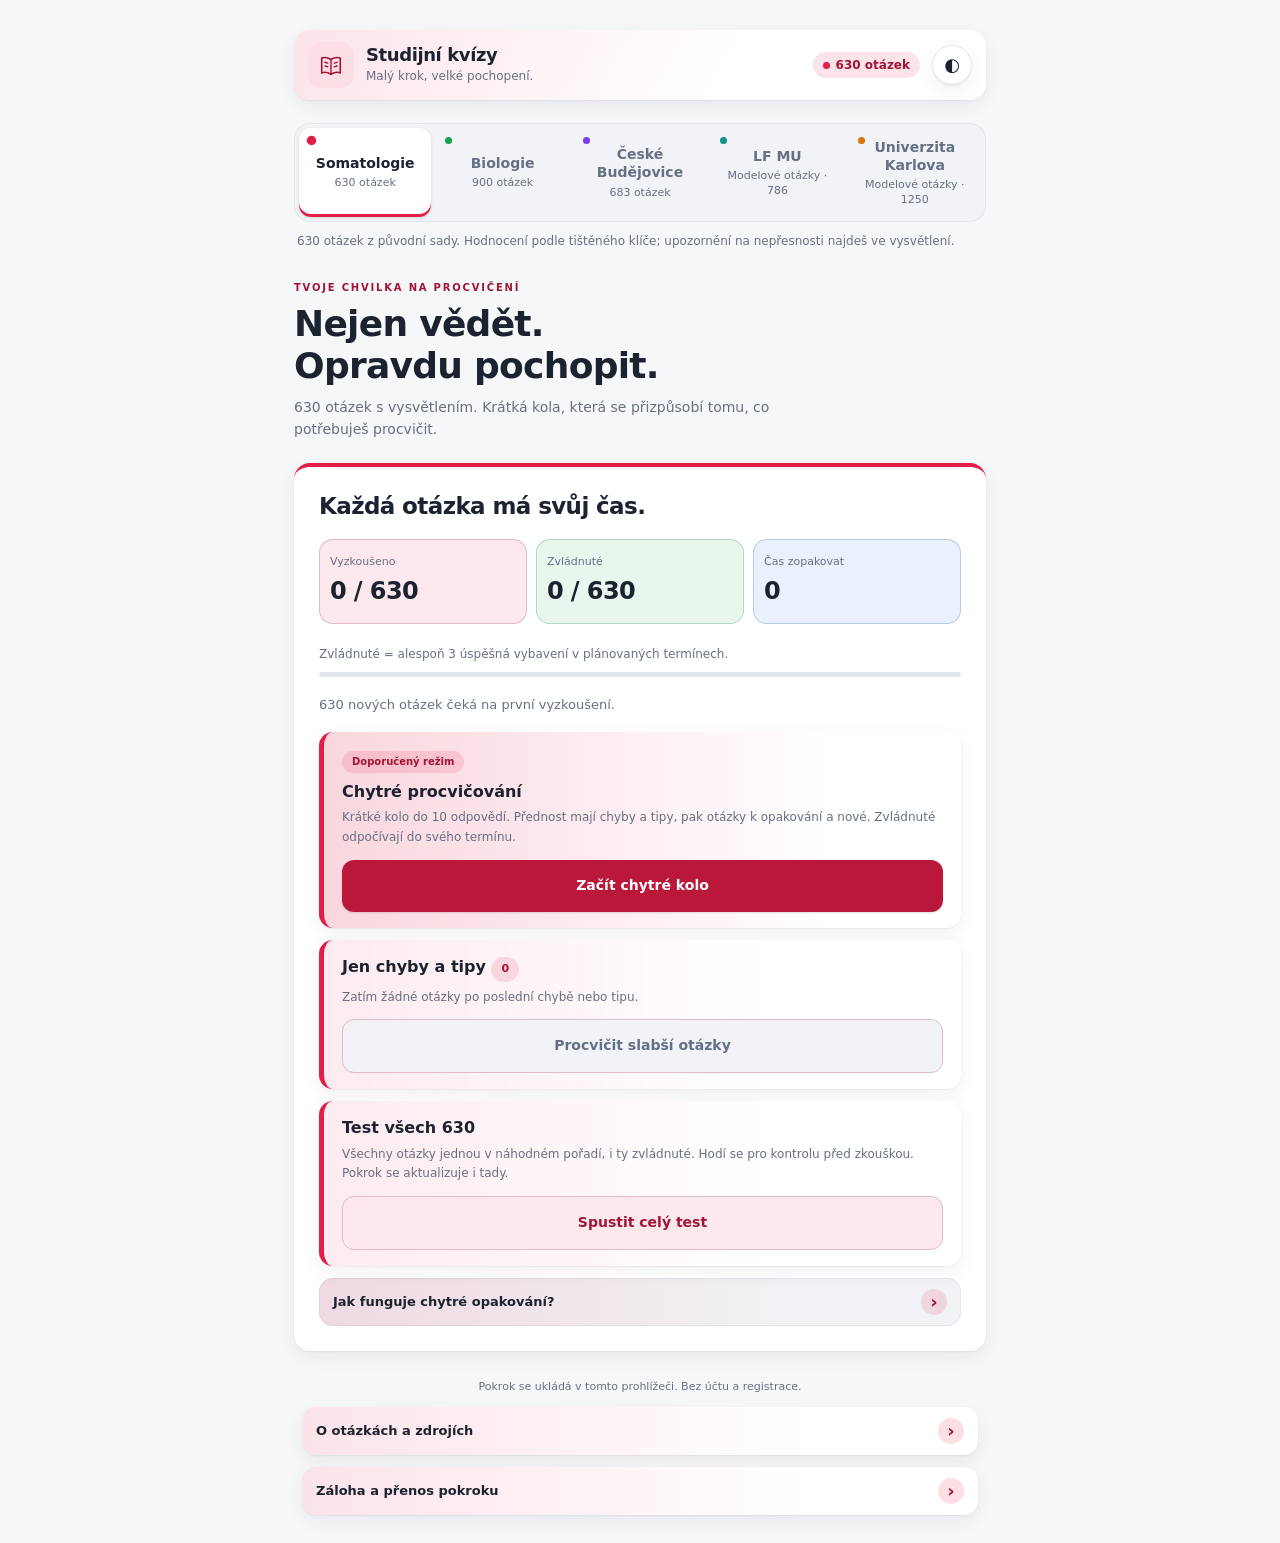
==== index.html @ 2492c419 "UK: fyzika Amler, dávka 1201–1250, termika a molekulová fyzika (v2.86.0) Co-Authored-By: Claude Opus" ====
<!DOCTYPE html>
<html lang="cs">
<head>
  <meta charset="utf-8">
  <meta name="viewport" content="width=device-width, initial-scale=1, viewport-fit=cover">
  <meta name="theme-color" content="#f6f7f9">
  <meta name="description" content="Somatologie, biologie a přijímací testy z Českých Budějovic. Tři kvízy s vysvětlením, chytrým opakováním a samostatným ukládáním pokroku.">
  <link rel="icon" type="image/svg+xml" href="[data-uri]">
  <link rel="apple-touch-icon" href="[data-uri]">
  <title>Studijní kvízy · Procvičování</title>
  <style>
    :root{color-scheme:light;--bg:#f6f3ee;--paper:#fffefa;--ink:#293d39;--muted:#65736e;--line:#e1e6df;--sage:#dceadf;--green:#236345;--green-bg:#e4f3e7;--red:#983a45;--red-bg:#fbe5e6;--lavender:#ece7f8;--accent:#65558e;--peach:#fae8dc;--radius:26px}
    *{box-sizing:border-box}body{margin:0;background:var(--bg);color:var(--ink);font-family:system-ui,-apple-system,BlinkMacSystemFont,"Segoe UI",sans-serif;font-size:16px;line-height:1.55;-webkit-tap-highlight-color:transparent}button{font:inherit;cursor:pointer;touch-action:manipulation}button,a,summary{outline-offset:5px}button:focus-visible,a:focus-visible,summary:focus-visible{outline:3px solid var(--accent)}button:disabled{cursor:default}button:enabled:active{transform:translateY(1px)}[hidden]{display:none!important}a{color:#59477d;text-underline-offset:3px}svg{display:block}.app{max-width:740px;margin:auto;padding:30px 24px calc(28px + env(safe-area-inset-bottom))}.brand{display:flex;align-items:center;gap:12px}.brand-icon{display:grid;place-items:center;width:46px;height:46px;border-radius:16px;background:var(--sage)}.brand-name{font-weight:760;letter-spacing:-.4px;font-size:20px}.brand-sub{font-size:12px;color:var(--muted)}.offline{margin-left:auto;display:flex;align-items:center;gap:6px;font-size:12px;color:#4e6458}.offline:before{content:"";width:7px;height:7px;border-radius:50%;background:#7b9b80}.intro{margin:28px 0 22px}.eyebrow{text-transform:uppercase;letter-spacing:1.8px;font-size:10px;font-weight:750;color:#667968;margin-bottom:8px}.intro h1{font-size:clamp(27px,5.8vw,36px);letter-spacing:-1.2px;line-height:1.17;margin:0 0 10px;font-weight:720}.intro p{color:var(--muted);font-size:14px;margin:0;max-width:490px}.stats{display:grid;grid-template-columns:1fr 1fr 1fr;gap:10px;margin-bottom:22px}.stat{border:1px solid #e2e4dd;border-radius:18px;padding:13px 16px;background:#fdfbf7}.stat:nth-child(2){background:var(--lavender);border-color:transparent}.stat:nth-child(3){background:var(--sage);border-color:transparent}.stat-label{font-size:11px;color:#58645f;display:block;margin-bottom:3px}.stat-value{font-size:23px;font-weight:750;letter-spacing:-.7px}.stat-unit{font-size:12px;font-weight:500;letter-spacing:0;color:#58645f}.card{background:var(--paper);border:1px solid #e5e7df;border-radius:var(--radius);padding:25px;box-shadow:0 12px 35px #32463706}.question-head{display:flex;align-items:center;justify-content:space-between;gap:10px}.pill{display:inline-flex;padding:5px 10px;border-radius:9px;background:var(--lavender);color:#62547f;font-size:11px;font-weight:650}.book-number{font-size:11px;color:var(--muted)}.track{height:5px;background:#eceee7;border-radius:10px;margin:16px 0 22px;overflow:hidden}.fill{height:100%;width:0;background:#9eb7a1;border-radius:10px;transition:width .25s}.question-title{font-size:clamp(20px,4.5vw,25px);font-weight:690;line-height:1.35;letter-spacing:-.55px;margin:0 0 18px;overflow-wrap:anywhere}.legend{background:#f5f6f0;border:1px solid #e5e8de;border-radius:17px;padding:15px;margin:0 0 18px;font-size:13px}.legend-title{font-weight:750;margin:0 0 8px;color:#536154}.legend-list{margin:0;padding:0;list-style:none}.legend-list li{display:flex;gap:9px;margin:7px 0;line-height:1.4}.legend-code{min-width:20px;font-weight:750;color:#56694d}.legend-divider{height:1px;background:#e0e4d8;margin:14px 0}.hint{font-size:12px;color:var(--muted);margin:0 0 11px}.answers{display:grid;gap:10px}.answer{width:100%;display:flex;align-items:center;gap:12px;padding:14px;border:1.5px solid var(--line);background:white;border-radius:16px;text-align:left;min-height:64px;color:var(--ink);line-height:1.45;transition:background .15s,border-color .15s;position:relative}.letter{flex:0 0 33px;height:33px;display:grid;place-items:center;border-radius:10px;background:#f3f4ef;font-weight:720;font-size:13px;color:#627064}.answer-text{flex:1;font-size:15px;overflow-wrap:anywhere}.answer-mark{display:none;flex:0 0 21px;font-size:20px;font-weight:700}.answer:disabled{opacity:1;color:#5c6761}.answer.correct{background:var(--green-bg);border-color:#68a67b;color:var(--green)}.answer.correct .letter{background:#cbe7d3;color:var(--green)}.answer.wrong{background:var(--red-bg);border-color:#d5838b;color:var(--red)}.answer.wrong .letter{background:#f5cbd0;color:var(--red)}.answer.correct .answer-mark,.answer.wrong .answer-mark{display:block}.feedback{margin-top:22px;padding:20px;background:#f3f6ef;border-radius:18px;animation:appear .22s ease-out}.feedback-status{margin:0 0 13px;display:flex;align-items:center;gap:8px;font-size:14px;font-weight:750}.feedback-status.good{color:var(--green)}.feedback-status.bad{color:var(--red)}.feedback h3{font-size:17px;letter-spacing:-.2px;margin:0 0 10px}.feedback p{font-size:14px;margin:0 0 12px;line-height:1.7}.feedback p:last-child{margin-bottom:0}.memory{padding:13px 15px;border-radius:13px;background:#e4ebdf;font-size:13px!important}.note{padding:13px 15px;border-radius:13px;background:#fcf0dc;border:1px solid #ecdfc1;font-size:12px!important}.source-link{font-size:11px!important;color:var(--muted)}.actions{margin-top:20px}.next{display:flex;align-items:center;justify-content:center;gap:10px;width:100%;min-height:57px;border:0;background:#344e43;color:white;border-radius:16px;font-weight:700;font-size:15px;padding:15px}.next:disabled{background:#e5e8e0;color:#7b847c}.next svg{width:17px;height:17px}.under-button{text-align:center;font-size:11px;color:var(--muted);margin:9px 0 0}.footer{padding:20px 8px 0;text-align:center;color:var(--muted);font-size:11px}.footer p{margin:7px 0}.reset{border:0;background:transparent;padding:12px;color:#5b695e;font-size:12px;text-decoration:underline;text-underline-offset:4px;min-height:44px}.sources{text-align:left;border-top:1px solid #e2e5dd;margin-top:12px;padding-top:10px}.sources summary{cursor:pointer;min-height:44px;display:flex;align-items:center;gap:6px;font-size:12px}.sources summary:before{content:"+";font-size:18px}.sources[open] summary:before{content:"−"}.sources ul{padding-left:19px;line-height:1.8}.sources p{font-size:12px}.result{text-align:center;padding:8px 0}.result-icon{margin:0 auto 16px;width:66px;height:66px;border-radius:22px;background:var(--sage);display:grid;place-items:center}.result h2{font-size:27px;letter-spacing:-.8px;margin:0 0 8px}.result>p{color:var(--muted);font-size:14px;margin:0 auto 20px;max-width:400px}.result-score{font-size:58px;font-weight:760;letter-spacing:-3px;line-height:1.2;color:#4e6553}.result-caption{font-size:12px;color:var(--muted);margin:6px 0 22px}.secondary{margin-top:10px;border:1px solid #d4dcd0;background:#f1f5eb;color:#3c5848}.mistakes{margin:24px 0 0;text-align:left}.mistakes h3{font-size:13px;margin-bottom:10px}.mistake{border-top:1px solid var(--line);padding:12px 0;font-size:13px}.mistake strong{display:block;margin-bottom:5px}.mistake span{color:var(--muted)}.toast{background:var(--peach);color:#705747;border-radius:10px;padding:9px 12px;margin:12px 0;font-size:12px}.session-label{font-size:11px;color:var(--muted)}@keyframes appear{from{opacity:0;transform:translateY(5px)}to{opacity:1;transform:translateY(0)}}@media(hover:hover){.answer:enabled:hover{background:#f5f7ef;border-color:#aab9a4}.next:enabled:hover{background:#416151}.secondary:enabled:hover{background:#e2eadb}}@media(max-width:480px){.app{padding:22px 16px calc(20px + env(safe-area-inset-bottom))}.intro{margin-top:25px}.stats{gap:8px;margin-bottom:18px}.stat{padding:12px}.stat-value{font-size:22px}.card{padding:20px 16px;border-radius:23px}.question-head{flex-wrap:wrap}.answer{padding:13px 12px;gap:10px}.answer-text{font-size:14px}.feedback{padding:17px}.offline{font-size:11px}.brand-sub{font-size:11px}.legend{padding:13px}.question-title{font-size:21px}.footer{padding-left:2px;padding-right:2px}}@media(prefers-reduced-motion:reduce){*,*:before,*:after{animation:none!important;transition:none!important;scroll-behavior:auto!important}}
  
    .home-stats{display:grid;grid-template-columns:repeat(3,1fr);gap:9px;margin:0 0 21px}.home-stat{background:#f3f5ed;border-radius:16px;padding:14px 11px}.home-stat:nth-child(2){background:var(--sage)}.home-stat:nth-child(3){background:var(--lavender)}.home-stat span{display:block;font-size:11px;color:#58665b}.home-stat strong{display:block;font-size:24px;margin-top:3px;letter-spacing:-.6px}.home-title{font-size:23px;line-height:1.3;letter-spacing:-.6px;margin:0 0 17px}.learning-label{font-size:12px;color:var(--muted);margin:10px 0 6px}.home .track{margin:8px 0 18px}.home-hint{font-size:13px;color:#526753;line-height:1.6;margin:0 0 17px}.mode-card{border:1px solid var(--line);border-radius:17px;padding:16px;margin-top:12px;background:#fafbf6}.mode-card.recommended{background:#edf3e7;border-color:#cddac2}.mode-card h3{font-size:16px;line-height:1.35;margin:0 0 6px}.mode-card p{font-size:12px;color:var(--muted);margin:0 0 12px;line-height:1.65}.mode-card .next{min-height:51px;font-size:14px}.tag{font-size:10px;color:#506345;background:#dce9d2;border-radius:8px;padding:4px 8px;display:inline-block;margin-bottom:8px;font-weight:650}.home-help{font-size:12px;color:#56665b;margin-top:19px}.home-help summary{cursor:pointer;min-height:44px;display:flex;align-items:center;font-weight:650}.home-help ul{padding-left:20px;margin:5px 0 12px;line-height:1.8}.home-help p{line-height:1.7}.resume{margin-bottom:16px;background:var(--lavender);border:1px solid #d7cdea;color:#584676}.quiz-toolbar{display:flex;justify-content:space-between;align-items:center;gap:12px;margin:0 0 13px}.home-button{border:1px solid #dfe4da;background:#fffefa;color:#56664f;border-radius:12px;padding:10px 13px;min-height:44px;font-size:12px}.mode-label{font-size:12px;color:var(--muted);text-align:right}.reason{font-size:11px;font-weight:650;color:#6b775d;margin:12px 0 3px}.guess-label{display:flex;align-items:flex-start;gap:10px;margin:0 0 14px;padding:12px 13px;border-radius:13px;background:#f8f1e8;font-size:13px;min-height:50px;cursor:pointer;color:#725d42}.guess-label input{width:20px;height:20px;flex:0 0 20px;accent-color:#84653f;margin:1px 0 0}.guess-label small{font-size:11px;color:#786d5c;display:block;line-height:1.45;margin-top:2px}.statements{margin:0;padding-left:22px}.statements li{margin:8px 0 13px;line-height:1.65}.statements li::marker{font-weight:750}.schedule-note{padding:13px 15px;border-radius:12px;background:var(--lavender);color:#5d4a7b;font-size:12px!important}.source-list li{margin-bottom:6px}.sources{overflow-wrap:anywhere}.recovery{font-size:12px;margin:10px 0;border-radius:12px;padding:12px;background:var(--peach)}@media(max-width:360px){.home-stat strong{font-size:21px}.home-stat span{font-size:10px}.book-number{font-size:10px}.home .card{padding:16px}.home-stat{padding:12px 8px}.offline{font-size:10px}.brand-name{font-size:19px}}
  
.subject-tabs{display:grid;grid-template-columns:repeat(3,minmax(0,1fr));gap:7px;padding:6px;background:#eae9e1;border-radius:18px;margin:23px 0 10px}.subject-tab{min-height:56px;border:0;border-radius:13px;background:transparent;color:#56635b;font-size:14px;font-weight:700;padding:10px 8px;line-height:1.3}.subject-tab[aria-selected="true"]{background:var(--paper);color:#344e43;box-shadow:0 2px 8px #32463712}.subject-tab small{display:block;font-weight:500;font-size:11px;margin-top:4px;color:var(--muted)}.subject-context{font-size:12px;color:var(--muted);margin:0 3px 17px;line-height:1.65}.subject-tabs+.intro{margin-top:20px}.book-number{text-align:right;overflow-wrap:anywhere}.brand-name{font-size:19px}@media(max-width:360px){.brand-name{font-size:17px}.offline{font-size:10px}.subject-tab{font-size:12px;padding:7px 2px}}
.brand>div:nth-child(2){min-width:0;flex:1}.brand-name{font-size:18px;line-height:1.25}.offline{flex-shrink:0}
.school-picker{display:grid;gap:6px;margin:0 0 16px}
.school-picker[hidden]{display:none}
.school-picker label{font-size:13px;font-weight:700}
.school-picker select{width:100%;min-height:44px;padding:8px 12px;border:1px solid #b4bdb4;border-radius:10px;background:var(--paper);color:inherit;font:inherit}
/* Presentation overrides are bundled into the offline HTML by build.py.
   Design 3.0: shared look with the lesson-notes app (cards, subject colours, smooth motion). */
@property --p { syntax: '<number>'; inherits: true; initial-value: 0; }
:root {
  color-scheme: light;
  --bg: #f6f7f9;
  --paper: #ffffff;
  --surface-2: #f1f3f6;
  --ink: #1c2330;
  --text-body: #344054;
  --muted: #667085;
  --line: #e3e6ec;
  --accent: #2f6fde;
  --ok: #16a34a;
  --ok-ink: #15803d;
  --bad: #dc2626;
  --bad-ink: #b42318;
  --warn: #fff6e5;
  --warn-border: #e19a12;
  --warn-ink: #7a4b00;
  --info: #eef4ff;
  --shadow: 0 1px 2px rgba(16, 24, 40, .06), 0 6px 20px rgba(16, 24, 40, .06);
  --shadow-lift: 0 2px 4px rgba(16, 24, 40, .08), 0 12px 28px rgba(16, 24, 40, .10);
  --radius: 16px;
  --ease: cubic-bezier(.2, .75, .25, 1);
  --subj: #e11d48;
  --green: var(--ok-ink);
  --red: var(--bad-ink);
  --green-bg: color-mix(in srgb, var(--ok) 12%, var(--paper));
  --red-bg: color-mix(in srgb, var(--bad) 10%, var(--paper));
  interpolate-size: allow-keywords;
}
:root[data-subject="somatologie"] { --subj: #e11d48; }
:root[data-subject="biologie"] { --subj: #16a34a; }
:root[data-subject="budejovice"] { --subj: #7c3aed; }
:root[data-subject="muni"] { --subj: #0d9488; }
:root[data-subject="uk"] { --subj: #d97706; }
:root {
  --subj-ink: color-mix(in srgb, var(--subj) 72%, #000);
  --subj-strong: color-mix(in srgb, var(--subj) 82%, #000);
  --subj-soft: color-mix(in srgb, var(--subj) 10%, var(--paper));
  --subj-line: color-mix(in srgb, var(--subj) 22%, var(--line));
}
@media (prefers-color-scheme: dark) {
  :root:not([data-theme="light"]) {
    color-scheme: dark;
    --bg: #12151b;
    --paper: #1b2029;
    --surface-2: #232937;
    --ink: #e6e9ef;
    --text-body: #cfd6e2;
    --muted: #98a2b3;
    --line: #2c3340;
    --accent: #6c9cf0;
    --ok: #4cc27c;
    --ok-ink: #7ddc9f;
    --bad: #ff6b60;
    --bad-ink: #ff9b93;
    --warn: #3a2d12;
    --warn-border: #e8a93a;
    --warn-ink: #f3cf8a;
    --info: #1c2a45;
    --shadow: 0 1px 2px rgba(0, 0, 0, .4), 0 8px 24px rgba(0, 0, 0, .35);
    --shadow-lift: 0 2px 4px rgba(0, 0, 0, .45), 0 14px 32px rgba(0, 0, 0, .45);
    --subj-ink: color-mix(in srgb, var(--subj) 62%, #fff);
    --subj-strong: color-mix(in srgb, var(--subj) 80%, #000);
    --subj-soft: color-mix(in srgb, var(--subj) 16%, var(--paper));
    --subj-line: color-mix(in srgb, var(--subj) 35%, var(--line));
  }
}
:root[data-theme="dark"] {
    color-scheme: dark;
    --bg: #12151b;
    --paper: #1b2029;
    --surface-2: #232937;
    --ink: #e6e9ef;
    --text-body: #cfd6e2;
    --muted: #98a2b3;
    --line: #2c3340;
    --accent: #6c9cf0;
    --ok: #4cc27c;
    --ok-ink: #7ddc9f;
    --bad: #ff6b60;
    --bad-ink: #ff9b93;
    --warn: #3a2d12;
    --warn-border: #e8a93a;
    --warn-ink: #f3cf8a;
    --info: #1c2a45;
    --shadow: 0 1px 2px rgba(0, 0, 0, .4), 0 8px 24px rgba(0, 0, 0, .35);
    --shadow-lift: 0 2px 4px rgba(0, 0, 0, .45), 0 14px 32px rgba(0, 0, 0, .45);
    --subj-ink: color-mix(in srgb, var(--subj) 62%, #fff);
    --subj-strong: color-mix(in srgb, var(--subj) 80%, #000);
    --subj-soft: color-mix(in srgb, var(--subj) 16%, var(--paper));
    --subj-line: color-mix(in srgb, var(--subj) 35%, var(--line));
}

body { background: var(--bg); color: var(--ink); transition: background-color .3s; }
a { color: var(--accent); }
button:focus-visible, a:focus-visible, summary:focus-visible, select:focus-visible, input:focus-visible {
  outline: 3px solid color-mix(in srgb, var(--subj) 70%, var(--accent)); outline-offset: 3px;
}

/* Header */
.brand {
  background: linear-gradient(120deg, color-mix(in srgb, var(--subj) 12%, var(--paper)), var(--paper) 62%);
  border-radius: var(--radius); box-shadow: var(--shadow); padding: 12px 14px;
  transition: background .4s var(--ease);
}
.brand-icon { background: color-mix(in srgb, var(--subj) 14%, var(--paper)); color: var(--subj-ink); border-radius: 14px; transition: background .4s, color .4s; }
.brand-icon path { stroke: currentColor; }
.brand-name { color: var(--ink); }
.brand-sub { color: var(--muted); }
.offline {
  color: var(--subj-ink); font-weight: 650; padding: 4px 10px; border-radius: 999px;
  background: color-mix(in srgb, var(--subj) 12%, transparent);
}
.offline:before { background: var(--subj); }

/* Subject tabs: segmented control */
.subject-tabs { background: var(--surface-2); border-radius: 16px; padding: 5px; gap: 5px; box-shadow: inset 0 0 0 1px var(--line); }
.subject-tab {
  --tab: var(--accent);
  position: relative; color: var(--muted); border-radius: 12px; border: 0; background: transparent;
  transition: background .25s var(--ease), color .25s, box-shadow .25s, transform .15s;
}
#tab-somatologie { --tab: #e11d48; }
#tab-biologie { --tab: #16a34a; }
#tab-budejovice { --tab: #7c3aed; }
#tab-muni { --tab: #0d9488; }
#tab-uk { --tab: #d97706; }
.subject-tab::before {
  content: ""; position: absolute; top: 9px; left: 9px; width: 7px; height: 7px; border-radius: 50%;
  background: var(--tab); transition: transform .25s var(--ease);
}
.subject-tab:hover { color: var(--ink); background: color-mix(in srgb, var(--tab) 7%, transparent); }
.subject-tab[aria-selected="true"] {
  background: var(--paper); color: var(--ink);
  box-shadow: 0 1px 3px rgba(0, 0, 0, .12), inset 0 -3px 0 var(--tab);
}
.subject-tab[aria-selected="true"]::before { transform: scale(1.35); }
.subject-tab small { color: var(--muted); }
.subject-context { color: var(--muted); }

/* Section pickers */
.school-picker label { color: var(--ink); }
.school-picker select {
  border: 1px solid var(--line); border-left: 5px solid var(--subj); border-radius: 12px;
  background: var(--paper); color: var(--ink); box-shadow: var(--shadow); transition: border-color .2s;
}

/* Intro */
.eyebrow { color: var(--subj-ink); }
.intro h1 { color: var(--ink); letter-spacing: -.02em; }
.intro p { color: var(--muted); }

/* Cards */
.card {
  background: var(--paper); border: 0; border-top: 4px solid var(--subj); border-radius: var(--radius);
  box-shadow: var(--shadow); transition: border-color .4s;
}
.card:not([hidden]) { animation: card-in .38s var(--ease); }
@keyframes card-in { from { opacity: 0; transform: translateY(10px); } to { opacity: 1; transform: none; } }
@keyframes sec-in { from { opacity: 0; transform: translateY(-6px); } to { opacity: 1; transform: none; } }
@keyframes pop-in { from { opacity: 0; transform: translateY(8px); } to { opacity: 1; transform: none; } }
@keyframes shake { 25% { transform: translateX(-5px); } 50% { transform: translateX(4px); } 75% { transform: translateX(-2px); } }
@keyframes pulse-ok { 0% { box-shadow: 0 0 0 0 color-mix(in srgb, var(--ok) 45%, transparent); } 100% { box-shadow: 0 0 0 10px transparent; } }

.home-title { color: var(--ink); }
.home-stat {
  background: var(--subj-soft); border-radius: 14px; box-shadow: inset 0 0 0 1px var(--subj-line);
  animation: pop-in .4s var(--ease) both;
}
.home-stat:nth-child(2) { background: color-mix(in srgb, var(--ok) 10%, var(--paper)); box-shadow: inset 0 0 0 1px color-mix(in srgb, var(--ok) 22%, var(--line)); animation-delay: .05s; }
.home-stat:nth-child(3) { background: color-mix(in srgb, var(--accent) 10%, var(--paper)); box-shadow: inset 0 0 0 1px color-mix(in srgb, var(--accent) 22%, var(--line)); animation-delay: .1s; }
.home-stat span { color: var(--muted); }
.home-stat strong { color: var(--ink); }
.learning-label, .home-hint { color: var(--muted); }

.track { background: var(--line); }
.fill { background: linear-gradient(90deg, var(--subj), color-mix(in srgb, var(--subj) 60%, #fff)); transition: width .5s var(--ease); }

/* Mode cards like the coloured note sections */
.mode-card {
  border: 0; border-left: 5px solid var(--subj); border-radius: 14px; background: var(--paper);
  box-shadow: var(--shadow); padding: 16px 18px; margin-top: 12px;
  background-image: linear-gradient(90deg, color-mix(in srgb, var(--subj) 9%, transparent), transparent 70%);
  transition: transform .2s var(--ease), box-shadow .2s;
  animation: pop-in .4s var(--ease) both;
}
.mode-card:nth-of-type(2) { animation-delay: .06s; }
.mode-card:nth-of-type(3) { animation-delay: .12s; }
.mode-card:nth-of-type(4) { animation-delay: .18s; }
.mode-card.recommended {
  border-color: var(--subj); background-color: var(--paper);
  background-image: linear-gradient(90deg, color-mix(in srgb, var(--subj) 18%, transparent), transparent 80%);
}
.mode-card h3 { color: var(--ink); }
.mode-card p { color: var(--muted); }
.tag { color: var(--subj-ink); background: color-mix(in srgb, var(--subj) 14%, transparent); border-radius: 999px; padding: 3px 10px; }
.pill { color: var(--subj-ink); background: color-mix(in srgb, var(--subj) 13%, transparent); border-radius: 999px; }

/* Buttons */
.next {
  background: var(--subj-strong); color: #fff; border-radius: 12px;
  box-shadow: 0 1px 2px rgba(0, 0, 0, .12);
  transition: background .2s, transform .15s var(--ease), box-shadow .2s;
}
.next:disabled { background: var(--surface-2); color: var(--muted); box-shadow: none; }
.secondary { background: var(--subj-soft); color: var(--subj-ink); border: 1px solid var(--subj-line); box-shadow: none; }
.resume { background: color-mix(in srgb, var(--accent) 12%, var(--paper)); color: var(--ink); border: 1px solid color-mix(in srgb, var(--accent) 30%, var(--line)); }
.home-button {
  background: var(--paper); color: var(--ink); border: 1px solid var(--line); border-radius: 999px;
  box-shadow: var(--shadow); transition: transform .15s var(--ease), border-color .2s;
}
.mode-label { color: var(--muted); }
@media (hover: hover) {
  .mode-card:hover { transform: translateY(-2px); box-shadow: var(--shadow-lift); }
  .next:enabled:hover { background: color-mix(in srgb, var(--subj) 70%, #000); transform: translateY(-1px); box-shadow: var(--shadow-lift); }
  .secondary:enabled:hover { background: color-mix(in srgb, var(--subj) 18%, var(--paper)); color: var(--subj-ink); }
  .home-button:hover { border-color: var(--subj); transform: translateX(-2px); }
  .answer:enabled:hover { background: var(--subj-soft); border-color: var(--subj); transform: translateY(-1px); }
}

/* Round statistics */
.stat {
  background: var(--paper); border: 0; border-radius: 14px; box-shadow: var(--shadow);
  animation: pop-in .35s var(--ease) both;
}
.stat:nth-child(2) { background: var(--paper); box-shadow: var(--shadow), inset 0 -3px 0 var(--subj); animation-delay: .04s; }
.stat:nth-child(3) { background: var(--paper); box-shadow: var(--shadow), inset 0 -3px 0 var(--ok); animation-delay: .08s; }
.stat-label, .stat-unit { color: var(--muted); }
.stat-value { color: var(--ink); }

/* Question */
.book-number, .reason { color: var(--muted); }
.reason { color: var(--subj-ink); }
.question-title { color: var(--ink); letter-spacing: -.015em; }
.legend { background: var(--info); border: 0; border-left: 4px solid var(--accent); border-radius: 12px; color: var(--text-body); }
.legend-title, .legend-code { color: var(--ink); }
.legend-divider { background: var(--line); }
.hint { color: var(--muted); }
.guess-label { background: var(--warn); color: var(--warn-ink); border-left: 4px solid var(--warn-border); border-radius: 12px; }
.guess-label small { color: var(--warn-ink); opacity: .85; }
.guess-label input { accent-color: var(--warn-border); }

.answer {
  background: var(--paper); color: var(--ink); border: 2px solid var(--line); border-radius: 14px;
  transition: border-color .15s, background .15s, transform .15s var(--ease), box-shadow .2s;
}
.answer:enabled { animation: pop-in .32s var(--ease) both; }
.answer:enabled:nth-child(2) { animation-delay: .04s; }
.answer:enabled:nth-child(3) { animation-delay: .08s; }
.answer:enabled:nth-child(4) { animation-delay: .12s; }
.letter {
  border-radius: 50%; background: var(--surface-2); color: var(--muted);
  transition: background .2s, color .2s, transform .25s var(--ease);
}
.answer:enabled:hover .letter { background: var(--subj); color: #fff; }
.answer:disabled { color: var(--muted); }
.answer.correct { background: var(--green-bg); border-color: var(--ok); color: var(--ink); animation: pulse-ok .6s ease-out; }
.answer.correct .letter { background: var(--ok); color: #fff; transform: scale(1.08); }
.answer.correct .answer-mark { color: var(--ok-ink); }
.answer.wrong { background: var(--red-bg); border-color: var(--bad); color: var(--ink); animation: shake .38s ease; }
.answer.wrong .letter { background: var(--bad); color: #fff; }
.answer.wrong .answer-mark { color: var(--bad-ink); }

/* Feedback */
.feedback {
  background: var(--surface-2); border-left: 4px solid var(--subj); border-radius: 14px; color: var(--text-body);
  animation: sec-in .35s var(--ease);
}
.feedback:has(.feedback-status.good) { background: color-mix(in srgb, var(--ok) 9%, var(--paper)); border-left-color: var(--ok); }
.feedback:has(.feedback-status.bad) { background: color-mix(in srgb, var(--bad) 8%, var(--paper)); border-left-color: var(--bad); }
.feedback-status.good { color: var(--ok-ink); }
.feedback-status.bad { color: var(--bad-ink); }
.feedback h3 { color: var(--ink); }
.feedback strong { color: var(--ink); }
.memory {
  background: color-mix(in srgb, var(--ok) 11%, var(--paper)); border-left: 4px solid var(--ok);
  border-radius: 12px; color: var(--text-body);
}
.note { background: var(--warn); border: 0; border-left: 4px solid var(--warn-border); border-radius: 12px; color: var(--text-body); }
.schedule-note { background: var(--info); border-left: 4px solid var(--accent); border-radius: 12px; color: var(--text-body); }
.source-link, .under-button { color: var(--muted); }
#explanation > p { animation: pop-in .35s var(--ease) both; }
#explanation > p:nth-child(2) { animation-delay: .04s; }
#explanation > p:nth-child(3) { animation-delay: .08s; }
#explanation > p:nth-child(n+4) { animation-delay: .12s; }

/* Results */
.result-icon { background: var(--subj-soft); }
.result h2 { color: var(--ink); }
.result > p, .result-caption { color: var(--muted); }
.result .eyebrow { color: var(--subj-ink); }
.result-score {
  width: 150px; height: 150px; margin: 6px auto 4px; border-radius: 50%;
  display: grid; place-items: center; font-size: 36px; letter-spacing: -1px; color: var(--ink);
  background:
    radial-gradient(closest-side, var(--paper) 78%, transparent 79% 100%),
    conic-gradient(var(--subj) calc(var(--p) * 1%), var(--line) 0);
  transition: --p 1.1s var(--ease);
  animation: pop-in .45s var(--ease);
}
.result .next { margin-top: 10px; }
.mistakes h3 { color: var(--ink); }
.mistake {
  border-top: 0; border-left: 4px solid var(--bad); background: var(--red-bg);
  border-radius: 12px; padding: 12px 14px; margin-top: 8px; animation: pop-in .35s var(--ease) both;
}
.mistake strong { color: var(--ink); }
.mistake span { color: var(--muted); }

/* Notices */
.toast, .recovery { background: var(--warn); color: var(--warn-ink); border-left: 4px solid var(--warn-border); border-radius: 12px; }

/* Collapsible help, sources and backup panels */
.home-help, .sources {
  border: 0; border-radius: 14px; background: var(--paper); box-shadow: var(--shadow);
  margin-top: 12px; padding: 0; overflow: hidden; text-align: left; color: var(--text-body);
}
.home-help { background: var(--surface-2); box-shadow: inset 0 0 0 1px var(--line); }
.home-help > summary, .sources > summary {
  list-style: none; display: flex; align-items: center; gap: 8px; min-height: 48px; padding: 8px 14px;
  font-size: 13px; font-weight: 650; color: var(--ink); cursor: pointer;
  background: linear-gradient(90deg, color-mix(in srgb, var(--subj) 12%, transparent), transparent 75%);
  transition: background .25s;
}
.home-help > summary::-webkit-details-marker, .sources > summary::-webkit-details-marker { display: none; }
.sources summary:before, .sources[open] summary:before { content: none; }
.home-help > summary::after, .sources > summary::after {
  content: "›"; margin-left: auto; width: 26px; height: 26px; flex-shrink: 0; display: grid; place-items: center;
  border-radius: 50%; font-size: 18px; line-height: 1; color: var(--subj-ink);
  background: color-mix(in srgb, var(--subj) 14%, transparent); transition: transform .3s var(--ease);
}
.home-help[open] > summary::after, .sources[open] > summary::after { transform: rotate(90deg); }
.home-help[open] > summary, .sources[open] > summary { border-bottom: 1px solid var(--subj-line); }
.home-help > summary:hover, .sources > summary:hover { background: linear-gradient(90deg, color-mix(in srgb, var(--subj) 22%, transparent), transparent 85%); }
.home-help > :not(summary), .sources > :not(summary) { margin-left: 16px; margin-right: 16px; }
.home-help > :last-child, .sources > :last-child { margin-bottom: 14px; }
.home-help[open] > :not(summary), .sources[open] > :not(summary) { animation: sec-in .35s var(--ease); }
.home-help::details-content, .sources::details-content {
  block-size: 0; overflow: clip;
  transition: block-size .35s var(--ease), content-visibility .35s allow-discrete;
}
.home-help[open]::details-content, .sources[open]::details-content { block-size: auto; }
.footer { color: var(--muted); }
.reset { color: var(--muted); }
.backup-actions { display: flex; flex-wrap: wrap; gap: 8px; margin-top: 12px; }
.backup-actions button {
  border: 1px solid var(--subj-line); border-radius: 999px; background: var(--subj-soft);
  color: var(--subj-ink); text-decoration: none; font-weight: 650; padding: 10px 16px;
  transition: background .2s, transform .15s var(--ease);
}
@media (hover: hover) { .backup-actions button:hover { background: color-mix(in srgb, var(--subj) 18%, var(--paper)); transform: translateY(-1px); } }

@media (max-width: 480px) {
  .brand { padding: 10px 12px; }
  .mode-card { padding: 14px; }
  .result-score { width: 128px; height: 128px; font-size: 30px; }
}
@media (prefers-reduced-motion: reduce) {
  .home-help::details-content, .sources::details-content { transition: none; }
  .result-score { transition: none; }
}

/* Appearance toggle */
.theme-toggle {
  flex-shrink: 0; width: 40px; height: 40px; display: grid; place-items: center; padding: 0;
  border: 1px solid var(--line); border-radius: 50%; background: var(--paper); color: var(--ink);
  font-size: 18px; line-height: 1; box-shadow: var(--shadow);
  transition: transform .3s var(--ease), border-color .2s, background .3s;
}
.theme-toggle:hover { border-color: var(--subj); }
.theme-toggle:active { transform: rotate(-30deg) scale(.92); }
.theme-switching, .theme-switching * { transition: background-color .4s, color .4s, border-color .4s, box-shadow .4s !important; }

/* Five equally sized subject tabs: one row on wide screens, 3 + 2 (centred) on phones */
.subject-tabs { grid-template-columns: repeat(5, minmax(0, 1fr)); grid-auto-rows: 1fr; }
.subject-tabs .muni-tab { grid-column: auto; }
.subject-tab { min-height: 64px; display: flex; flex-direction: column; align-items: center; justify-content: center; overflow-wrap: anywhere; }
@media (max-width: 620px) {
  .subject-tabs { grid-template-columns: repeat(6, minmax(0, 1fr)); }
  .subject-tabs .subject-tab { grid-column: span 2; }
  .subject-tabs .subject-tab:nth-child(4) { grid-column: 2 / span 2; }
}
@media (max-width: 360px) {
  .theme-toggle { width: 36px; height: 36px; font-size: 16px; }
  .brand { gap: 8px; }
  .brand-icon { display: none; }
}
@media (max-width: 420px) {
  .brand-name { white-space: nowrap; }
  .brand-sub, .brand-icon { display: none; }
}

/* Section picker: styled listbox over the native select */
.school-picker { position: relative; }
.picker-native { position: absolute !important; width: 1px !important; height: 1px !important; min-height: 0 !important; opacity: 0; pointer-events: none; overflow: hidden; clip-path: inset(50%); }
.picker { position: relative; }
.picker-button {
  width: 100%; min-height: 50px; display: flex; align-items: center; gap: 10px; padding: 8px 12px 8px 16px;
  border: 1px solid var(--line); border-left: 5px solid var(--subj); border-radius: 14px;
  background: linear-gradient(90deg, color-mix(in srgb, var(--subj) 10%, var(--paper)), var(--paper) 70%);
  color: var(--ink); text-align: left; font-weight: 650; box-shadow: var(--shadow);
  transition: box-shadow .2s, border-color .2s, transform .15s var(--ease);
}
.picker-current { flex: 1; min-width: 0; display: flex; align-items: center; gap: 10px; }
.picker-name { flex: 1; min-width: 0; overflow-wrap: anywhere; }
.picker-count {
  flex-shrink: 0; font-size: 12px; font-weight: 700; color: var(--subj-ink); padding: 2px 9px; border-radius: 999px;
  background: color-mix(in srgb, var(--subj) 13%, transparent);
}
.picker-chevron {
  flex-shrink: 0; width: 28px; height: 28px; display: grid; place-items: center; border-radius: 50%;
  font-size: 18px; line-height: 1; color: var(--subj-ink); background: color-mix(in srgb, var(--subj) 14%, transparent);
  transform: rotate(90deg); transition: transform .3s var(--ease);
}
.picker.open .picker-chevron { transform: rotate(-90deg); }
.picker.open .picker-button { box-shadow: var(--shadow-lift); border-color: var(--subj-line); border-left-color: var(--subj); }
@media (hover: hover) { .picker-button:hover { box-shadow: var(--shadow-lift); transform: translateY(-1px); } }
.picker-list {
  position: absolute; z-index: 20; left: 0; right: 0; top: calc(100% + 8px); margin: 0; padding: 6px; list-style: none;
  max-height: min(60vh, 420px); overflow: auto; overscroll-behavior: contain;
  background: var(--paper); border: 1px solid var(--line); border-radius: 16px; box-shadow: var(--shadow-lift);
  transform-origin: top center; animation: picker-in .22s var(--ease);
}
.picker-list:focus { outline: none; }
.picker-list:focus-visible { outline: 3px solid color-mix(in srgb, var(--subj) 70%, var(--accent)); outline-offset: 2px; }
.picker-option {
  display: flex; align-items: center; gap: 10px; min-height: 44px; padding: 8px 12px; border-radius: 11px; cursor: pointer;
  color: var(--ink); font-size: 14px; line-height: 1.35; transition: background .15s;
  animation: pop-in .26s var(--ease) both; animation-delay: calc(var(--i, 0) * 18ms);
}
.picker-option::before {
  content: ""; flex-shrink: 0; width: 8px; height: 8px; border-radius: 50%;
  background: color-mix(in srgb, var(--subj) 45%, transparent); transition: transform .2s var(--ease), background .2s;
}
.picker-option.active { background: var(--subj-soft); }
.picker-option[aria-selected="true"] { font-weight: 700; background: color-mix(in srgb, var(--subj) 14%, var(--paper)); box-shadow: inset 3px 0 0 var(--subj); }
.picker-option[aria-selected="true"]::before { background: var(--subj); transform: scale(1.3); }
.picker-option[aria-selected="true"].active { background: color-mix(in srgb, var(--subj) 20%, var(--paper)); }
@keyframes picker-in { from { opacity: 0; transform: translateY(-6px) scale(.98); } to { opacity: 1; transform: none; } }

/* Multi-select answers (2. LF UK) and the fifth LF MU option E. */
.answer:enabled:nth-child(5) { animation-delay: .16s; }
.answers.multi .letter { border-radius: 7px; }
.answer.picked { background: var(--subj-soft); border-color: var(--subj-strong); box-shadow: inset 0 0 0 1px var(--subj-strong); }
.answer.picked .letter { background: var(--subj-strong); color: #fff; }
.answer.picked .answer-mark { display: block; color: var(--subj-ink); }
.answer.missed { border-style: dashed; }

.muni-tab{grid-column:1/-1;overflow-wrap:anywhere}.muni-tab small{display:block}
</style>
</head>
<script data-theme-boot>try{var t=String(localStorage.getItem('quiz-theme')||'').replace(/"/g,'');if(t==='light'||t==='dark')document.documentElement.setAttribute('data-theme',t);}catch(e){}</script>
<body>
<main class="app">
  <header class="brand">
    <div class="brand-icon" aria-hidden="true"><svg width="26" height="26" viewBox="0 0 28 28" fill="none"><path d="M4 6.5c3.4-1.2 6.7-.7 10 1.6 3.3-2.3 6.6-2.8 10-1.6v16c-3.4-1.2-6.7-.7-10 1.6-3.3-2.3-6.6-2.8-10-1.6v-16Z" stroke="#56765e" stroke-width="1.7" stroke-linejoin="round"/><path d="M14 8v16M7.5 11l3 .9M7.5 15l3 .9M17.5 12l3-.9M17.5 16l3-.9" stroke="#56765e" stroke-width="1.5" stroke-linecap="round"/></svg></div>
    <div><div class="brand-name">Studijní kvízy</div><div class="brand-sub">Malý krok, velké pochopení.</div></div>
    <span class="offline">630 otázek</span>
  <button type="button" class="theme-toggle" id="themeToggle" aria-label="Vzhled: podle systému" title="Vzhled: podle systému"><span class="theme-icon" aria-hidden="true"></span></button>
  </header>


  <div class="subject-tabs" role="tablist" aria-label="Vyber předmět">
    <button type="button" id="tab-somatologie" class="subject-tab" role="tab" aria-selected="true" aria-controls="subjectPanel" tabindex="0">Somatologie<small>630 otázek</small></button>
    <button type="button" id="tab-biologie" class="subject-tab" role="tab" aria-selected="false" aria-controls="subjectPanel" tabindex="-1">Biologie<small>900 otázek</small></button>
    <button type="button" id="tab-budejovice" class="subject-tab" role="tab" aria-selected="false" aria-controls="subjectPanel" tabindex="-1">České Budějovice<small>683 otázek</small></button>
    <button type="button" id="tab-muni" class="subject-tab muni-tab" role="tab" aria-selected="false" aria-controls="subjectPanel" tabindex="-1" title="Modelové testové otázky k přijímacím zkouškám na LF MU (fyzika, chemie, biologie)">LF MU<small>Modelové otázky · 786</small></button>
    <button type="button" id="tab-uk" class="subject-tab uk-tab" role="tab" aria-selected="false" aria-controls="subjectPanel" tabindex="-1" title="Modelové otázky k přijímacím zkouškám na 2. LF UK (fyzika, chemie, biologie)">Univerzita Karlova<small>Modelové otázky · 1250</small></button>
  </div>
  <div id="subjectPanel" role="tabpanel" aria-labelledby="tab-somatologie">
  <p id="subjectContext" class="subject-context"></p>
  <div id="schoolPicker" class="school-picker" hidden>
    <label for="schoolSection">Kvíz pro České Budějovice</label>
    <select id="schoolSection"><option value="all">Všechny otázky · 683</option></select>
  </div>
  <div id="muniPicker" class="school-picker" hidden><label for="muniSection">Předmět LF MU</label><select id="muniSection"><option value="all">Všechny otázky · 786</option></select></div>
  <div id="ukPicker" class="school-picker" hidden><label for="ukSection">Předmět Univerzita Karlova</label><select id="ukSection"><option value="all">Všechny otázky · 1250</option></select></div>
  <section class="intro"><div class="eyebrow">Tvoje chvilka na procvičení</div><h1>Nejen vědět.<br>Opravdu pochopit.</h1><p id="introDescription">630 otázek s vysvětlením. Krátká kola, která se přizpůsobí tomu, co potřebuješ procvičit.</p></section>
  <div id="storageNotice" class="toast" hidden>Prohlížeč nepovolil ukládání. Test funguje, ale po zavření se průběh neobnoví.</div>
  <div id="recoveryNotice" class="recovery" hidden>Uložený pokrok nebylo možné načíst. Začínáme s novým přehledem.</div>
  <section class="card home" id="home" aria-label="Přehled učení">
    <h2 class="home-title">Každá otázka má svůj čas.</h2>
    <div class="home-stats"><div class="home-stat"><span>Vyzkoušeno</span><strong id="seenTotal">0 / 630</strong></div><div class="home-stat"><span>Zvládnuté</span><strong id="masteredTotal">0 / 630</strong></div><div class="home-stat"><span>Čas zopakovat</span><strong id="dueTotal">0</strong></div></div>
    <p class="learning-label">Zvládnuté = alespoň 3 úspěšná vybavení v plánovaných termínech.</p>
    <div class="track" role="progressbar" id="learningProgress" aria-label="Počet opakovaně zvládnutých otázek" aria-valuemin="0" aria-valuemax="630" aria-valuenow="0"><div class="fill" id="learningFill"></div></div>
    <p class="home-hint" id="homeHint"></p>
    <button class="next resume" id="resume" hidden>Pokračovat v kole</button>
    <div class="mode-card recommended"><span class="tag">Doporučený režim</span><h3>Chytré procvičování</h3><p>Krátké kolo do 10 odpovědí. Přednost mají chyby a tipy, pak otázky k opakování a nové. Zvládnuté odpočívají do svého termínu.</p><button class="next" id="smartStart">Začít chytré kolo</button></div>
    <div class="mode-card"><h3>Jen chyby a tipy <span class="pill" id="weakCount">0</span></h3><p id="weakHint"></p><button class="next secondary" id="weakStart">Procvičit slabší otázky</button></div>
    <div class="mode-card"><h3 id="allTitle">Test všech 630</h3><p>Všechny otázky jednou v náhodném pořadí, i ty zvládnuté. Hodí se pro kontrolu před zkouškou. Pokrok se aktualizuje i tady.</p><button class="next secondary" id="allStart">Spustit celý test</button></div>
    <details class="home-help"><summary>Jak funguje chytré opakování?</summary><ul><li><strong>Chyba nebo tip:</strong> otázka se vrátí po alespoň třech jiných odpovědích v témže chytrém kole, jinak přibližně za 10 minut.</li><li><strong>Správně a bez tipu:</strong> termíny se postupně prodlužují na 1, 3, 7, 14 a 30 dní od příslušné odpovědi.</li><li><strong>Správně před termínem:</strong> procvičení se počítá do výsledku, ale samo neposune otázku na vyšší úroveň.</li><li><strong>Tři úspěchy s odstupem:</strong> otázka se označí jako zvládnutá. Nezmizí navždy; po termínu se znovu ověří.</li><li><strong>Další chyba:</strong> otázka se vrátí mezi ty k častému procvičení.</li></ul><p>Jednotlivé otázky se v chytrém kole mohou zopakovat. Skóre proto počítá odpovědi, zatímco horní přehled počítá různé otázky.</p><p>Pokrok se ukládá pouze v tomto prohlížeči a na této webové adrese. Telefon a počítač mají samostatný přehled. Režim tipování označ před odpovědí.</p></details>
  </section>
  <div class="quiz-toolbar" id="quizToolbar" hidden><button class="home-button" id="homeButton">← Přehled</button><span class="mode-label" id="modeLabel"></span></div>
  <section class="stats" id="roundStats" aria-label="Výsledky tohoto kola" hidden><div class="stat"><span class="stat-label">Odpovědi</span><span class="stat-value" id="answered">0 <span class="stat-unit">/ 10</span></span></div><div class="stat"><span class="stat-label">Úspěšnost</span><span class="stat-value" id="success">—</span></div><div class="stat"><span class="stat-label">Správně</span><span class="stat-value" id="correct">0 <span class="stat-unit">/ 0</span></span></div></section>
  <section class="card" id="quiz" aria-label="Testová otázka" hidden>
    <div class="question-head"><span class="pill" id="category"></span><span class="book-number" id="bookNumber"></span></div>
    <p class="reason" id="reason"></p>
    <div class="track" role="progressbar" aria-label="Průběh kola" aria-valuemin="0" aria-valuemax="10" aria-valuenow="0" id="progress"><div class="fill" id="fill"></div></div>
    <h2 class="question-title" id="question" tabindex="-1"></h2>
    <div id="legend" class="legend" hidden></div>
    <p class="hint" id="hint">Vyber jednu odpověď.</p>
    <label class="guess-label"><input type="checkbox" id="guess"><span>Spíš tipuju<small>I správná odpověď se pak brzy zopakuje.</small></span></label>
    <div class="answers" id="answers" role="group" aria-labelledby="question"></div>
    <div id="announcement" role="status" aria-live="polite" style="position:absolute;width:1px;height:1px;overflow:hidden;clip-path:inset(50%)"></div>
    <section class="feedback" id="feedback" aria-label="Vysvětlení odpovědi" hidden><div class="feedback-status" id="feedbackStatus"></div><h3 id="explanationTitle"></h3><div id="explanation"></div></section>
    <div class="actions"><button class="next" id="next" disabled><span id="nextText">Další otázka</span><svg viewBox="0 0 20 20" fill="none" width="17" height="17" aria-hidden="true"><path d="M4 10h12m-5-5 5 5-5 5" stroke="currentColor" stroke-width="1.8" stroke-linecap="round" stroke-linejoin="round"/></svg></button><p class="under-button" id="underButton"></p></div>
  </section>
  <section class="card" id="results" aria-label="Výsledek kola" hidden></section>
  <footer class="footer"><p id="saveStatus">Pokrok se ukládá v tomto prohlížeči. Bez účtu a registrace.</p>
    <details class="sources" id="subjectSources"><summary>O otázkách a zdrojích</summary><p>Vlasta Chalupová-Karlovská: <em>Somatologie · Anatomie a fyziologie člověka · 630 testových otázek a odpovědí</em>, 2010. Banka obsahuje prvních 630 otázek v pořadí dokumentu: kapitolu I, otázky 1–45 (v aplikaci 1–45), kapitolu II, otázky 1–28 (46–73), kapitolu III, otázky 1–6 (74–79), kapitolu IV.a, otázky 1–29 (80–108), kapitolu IV.b, otázky 1–33 (109–141), kapitolu V, otázky 1–60 (142–201), kapitolu VI, otázky 1–36 (202–237), kapitolu VII, otázky 1–34 (238–271), kapitolu VIII, otázky 1–49 (272–320), kapitolu IX, otázky 1–19 (321–339), kapitolu X, otázky 1–9 (340–348), kapitolu XI, otázky 1–28 (349–376), kapitolu XII, otázky 1–25 (377–401), kapitolu XIII, otázky 1–42 (402–443), kapitolu XIV, otázky 1–58 (444–501), kapitolu XV, otázky 1–25 (502–526), kapitolu XVI, otázky 1–70 (527–596), a kapitolu XVII, otázky 1–34 (597–630).</p><p>Otázky: tištěné strany 8–15, 18–22, 24–25, 28–39, 42–51, 54–59, 62–67, 70–78, 80–84, 86–87, 90–95, 98–111, 114–125, 128–133, 136–156 (PDF strany 5–8, 10–13, 15–20, 22–26, 28–30, 32–34, 36–44, 46–48, 50–56, 58–63, 65–67 a 69–79). Tištěné klíče: strany 15, 22, 25, 32, 39, 51, 60, 67, 78, 84, 87, 95, 102, 111, 125, 133, 148 a 156 (PDF strany 8, 12, 13, 17, 20, 26, 31, 34, 40, 43, 44, 48, 52, 56, 63, 67, 75 a 79). Všech 630 přiřazení správné odpovědi bylo porovnáno s těmito klíči; nově přidané otázky se ověřovaly bez internetových zdrojů. Hodnotíme podle tištěného klíče, nikoli podle ručních značek. Například u otázek 25, 37 a 43 se ruční volby s klíčem liší.</p><p>Písmena v přiřazovací legendě označují pojmy, zatímco tlačítka A–D označují kombinace odpovědí. Vysvětlení jsou nově napsaná pro tuto aplikaci. Nejednoznačné, historické nebo problematické formulace mají po odpovědi poznámku <strong>Pro přesnost</strong>; shoda s klíčem neznamená, že jeho zjednodušení platí bez výjimek.</p><p>Stažený HTML soubor funguje bez internetu. Webová verze nepotřebuje žádné externí knihovny; první otevření webové adresy a odkazy na zdroje vyžadují připojení.</p><ul class="source-list" id="sourceList"></ul></details>
    <details class="sources"><summary>Záloha a přenos pokroku</summary><p>Nové kolo nemaže dřívější znalost otázek. Vymazání dole resetuje pouze právě vybraný předmět. Vymazáním dat prohlížeče se pokrok také ztratí. Stejná webová adresa po nahrání nové verze pokrok zachová, pokud zůstane zachované úložiště prohlížeče.</p>
<div class="backup-actions">
  <button type="button" class="reset" id="backupExport">Stáhnout zálohu</button>
  <button type="button" class="reset" id="backupImport">Načíst zálohu</button>
  <input id="backupFile" type="file" accept=".json,application/json" hidden>
</div>
<p>Stáhni soubor a ulož ho mimo toto zařízení. Na druhém zařízení ho můžeš načíst. Záloha zahrnuje všechny předměty a rozpracovaná kola.</p>
<p id="backupStatus" role="status"></p>
<button class="reset" id="reset">Vymazat pokrok tohoto předmětu</button></details>
  </footer>
  </div>
</main>
<script>
'use strict';
const SOMATOLOGY_QUESTIONS = [
  {
    id:1,category:'Biologické obory',
    question:'Přiřaďte odpovídající náplň jednotlivým biologickým vědním oborům:',
    terms:['Anatomie','Antropologie','Fyziologie','Morfologie','Cytologie','Genetika'],
    definitions:['Věda o člověku','Věda o dědičnosti a proměnlivosti organismů','Věda o stavbě a tvaru organismů a orgánů','Věda o funkcích orgánů a organismů a jejich řízení','Věda o tvaru, stavbě a vývoji živých organismů','Věda o stavbě a funkci buněk a buněčných organel'],
    options:['A1, B5, C3, D4, E6, F2','A5, B1, C3, D4, E6, F2','A4, B1, C5, D6, E3, F2','A5, B1, C4, D3, E6, F2'],answer:3,
    title:'Tělo jako dům: plán, provoz a stavební kostky',
    paragraphs:[
      'Představ si tělo jako dům. Anatomie řeší jeho stavbu: kde jsou místnosti, co s čím sousedí a jak se tělo vyvíjí. Fyziologie se ptá, jak dům funguje: jak běží topení a voda. U srdce tedy anatomie popíše komory a chlopně, zatímco fyziologie vysvětlí, jak srdce čerpá krev.',
      'Morfologie je širší pohled na tvar a stavbu organismů a jejich částí; anatomie do tohoto okruhu patří. Cytologie se přiblíží až k jednotlivým buňkám, tedy ke stavebním kostkám domu. Genetika zkoumá dědičné informace a jejich proměnlivost: proč potomci připomínají rodiče, ale nejsou jejich přesné kopie. Antropologie se soustředí na člověka.',
      'V nabídce této učebnice proto vychází: anatomie A5, antropologie B1, fyziologie C4, morfologie D3, cytologie E6, genetika F2. Největší chyták je prohodit stavbu a funkci: fyziologie je vždy hlavně o tom, co tělo dělá.'
    ],memory:'Anatomie = plán domu. Fyziologie = jeho provoz. Cytologie = buňky. Genetika = dědičný návod.'
  },
  {
    id:2,category:'Lékařské obory',
    question:'Přiřaďte odpovídající náplň jednotlivým lékařským vědním oborům:',
    terms:['Interna','Patologie','Pediatrie','Embryologie','Gynekologie','Psychologie','Sociologie'],
    definitions:['Nauka o vzniku a vývoji zárodků','Věda o lidské společnosti a o vztazích mezi lidmi','Věda o ženských pohlavních orgánech, jejich chorobách a léčení','Věda o chorobných změnách a chorobných pochodech v organismu','Věda o duševní činnosti a způsobu myšlení','Věda o chorobách vnitřních orgánů a jejich léčení','Nauka o chorobách dětí, jejich předcházení a léčení'],
    options:['A4, B6, C1, D7, E3, F5, G2','A6, B4, C7, D1, E3, F5, G2','A6, B4, C1, D7, E3, F2, G5','A4, B6, C7, D1, E3, F2, G5'],answer:1,
    title:'Každý obor se dívá na jinou část příběhu',
    paragraphs:[
      'Internista řeší choroby vnitřních orgánů, třeba srdce nebo ledvin. Patologie se ptá, co se při nemoci v těle změnilo a jak nemoc probíhá; například zkoumá změny ve vzorku tkáně. Interna tedy hlavně pečuje o pacienta, patologie pomáhá rozpoznat a pochopit chorobný děj.',
      'Pediatrie pečuje o děti a také nemocem předchází. Embryologie sleduje, jak se ze zárodku postupně vytváří organismus. Gynekologie se věnuje ženské pohlavní soustavě a jejím nemocem. Psychologie řeší duševní děje, například vnímání, emoce a myšlení. Sociologie zkoumá společnost a vztahy mezi lidmi: místo jedné mysli se dívá na skupinu.',
      'Proto patří interna k 6, patologie ke 4, pediatrie k 7, embryologie k 1, gynekologie ke 3, psychologie k 5 a sociologie ke 2. Pozor hlavně na děti a zárodky: dětská ordinace je pediatrie, vývoj zárodku embryologie.'
    ],memory:'Interna = vnitřní orgány. Pediatrie = děti. Embryologie = zárodek. Psychologie = mysl, sociologie = společnost.'
  },
  {
    id:3,category:'Vznik života',question:'Kdy asi vznikl na Zemi život?',
    options:['Před miliardou let','Před více než 4 miliardami let','Před více než 3,5 miliardami let','Před 2 miliardami let'],answer:2,
    title:'Stopy života jsou starší než většina dějin Země',
    paragraphs:[
      'Klíč této učebnice uvádí C: před více než 3,5 miliardami let. Nejde o první zvířata nebo lidi, ale o úplné začátky jednoduchého života. Velkou část historie Země tu existovaly především mikroorganismy.',
      'Jak to víme? Ve velmi starých horninách hledáme zachované stopy mikroorganismů a jejich činnosti. Je to jako hledat starou fotografii: dokazuje, že už tehdy někdo existoval, ale neříká přesně, kdy se narodil. Doklady života přibližně před 3,5 miliardami let proto nejsou přesným datem jeho vzniku.',
      'Kdybychom celou historii Země zkrátili na jeden rok, život by se objevil už v jeho první části; moderní člověk až těsně před koncem. Představa, že život vznikl teprve před jednou či dvěma miliardami let, je tedy příliš pozdní.'
    ],memory:'Pro tento test: C, více než 3,5 miliardy let. Nejstarší nalezená stopa není totéž co okamžik vzniku.',
    note:'Přesné stáří vzniku života neznáme. Ještě starší možné doklady jsou předmětem výzkumu; možnost B proto není vhodné odmítat jako definitivně nemožnou. Zde se hodnotí podle klíče učebnice.',
    source:{label:'NASA / JPL: stáří dokladů života',url:'https://cneos.jpl.nasa.gov/about/life_on_earth.html'}
  },
  {
    id:4,category:'Vznik života',question:'Koacerváty',
    options:['Jsou primitivní útvary s projevy života','Jsou jednoduché prabuňky','Nejsou schopné výměny látek se svým prostředím','Útvary samostatně vznikající v roztoku makromolekulárních látek'],answer:3,
    title:'Kapka s vlastním vnitřkem ještě není živá buňka',
    paragraphs:[
      'Koacervát je drobná kapka bohatá na velké molekuly. Za vhodných podmínek se takové molekuly v roztoku shluknou a vytvoří kapku odlišnou od okolní tekutiny. Právě samovolný vznik v roztoku popisuje možnost D.',
      'Pro představu si vzpomeň na kapky oleje ve vodě: také vidíš oddělené malé prostory. Koacerváty ale nejsou olejové kapky; přirovnání jen pomáhá představit si oddělení dvou kapalných prostředí. Uvnitř koacervátu se mohou soustředit látky a probíhat chemické reakce. Některé látky mohou přecházet i mezi kapkou a okolím, takže C neplatí.',
      'Samotná kapka však nemá kompletní soustavu, která by zajišťovala dědičnost a samostatné rozmnožování živé buňky. Vědci je proto používají jako model jedné možné etapy před vznikem buněk, ne jako důkaz, že každá taková kapka je živá.'
    ],memory:'Koacervát = chemická kapka, která vznikne sama v roztoku. Oddělený vnitřek ještě neznamená život.',
    source:{label:'Odborný přehled: koacerváty jako modely prabuněk',url:'https://www.sciencedirect.com/science/article/pii/S1359029420301229'}
  },
  {
    id:5,category:'Vznik života',question:'Jak se nazývají nejprimitivnější prabuňky, prvotní živé soustavy, jevící základní znaky živé hmoty?',
    options:['Archebakterie','Koacerváty','Eobionti','Prokaryota'],answer:2,
    title:'Eobionti: označení pro pomyslný začátek buněčného života',
    paragraphs:[
      'Učebnice pro tyto prvotní živé soustavy používá název eobionti. Představ si přechod od volně probíhajících chemických reakcí k malé soustavě, ve které se děje začnou propojeně udržovat a předávat dál. Je to rozdíl mezi hromadou součástek a prvním velmi jednoduchým strojem.',
      'Koacervát z předchozí otázky může soustředit molekuly, ale sám o sobě ještě není plně živou buňkou. Prokaryota jsou už buněčné organismy bez jádra ohraničeného membránou. Archebakterie je starší označení pro archea, jednu ze skupin dnešních buněčných organismů; nejsou názvem pro všechny první prabuňky.',
      'Důležité je nepředstavovat si eobionty jako přesně známý druh, jehož podobu a vznik máme doložené. Je to historický pojem pro předpokládané velmi rané živé soustavy.'
    ],memory:'Eo- si spoj se začátkem či úsvitem, bio- se životem: eobionti = „úsvit života“.',
    note:'Jde o terminologii učebnice. Přesnou podobu prvních živých soustav ani jedinou prokázanou cestu jejich vzniku neznáme; obrázek „prvního stroje“ je pomůcka, ne popis doloženého organismu.'
  },
  {
    id:6,category:'Druh a evoluce',question:'Druh',
    options:['Vzniklý evolucí už nezaniká','Je tvořen jedinci naprosto tvarově a funkčně shodnými','Je hybnou silou evoluce','Zplozením potomků zajišťuje svou kontinuitu'],answer:3,
    title:'Druh pokračuje díky dalším generacím',
    paragraphs:[
      'Jednotlivý organismus žije omezenou dobu. Když ale příslušníci druhu vytvářejí další generace, druh může pokračovat i po smrti původních jedinců. To znamená kontinuita: návaznost generací. Správně je proto D.',
      'Představ si štafetu. Běžec nemusí běžet navždy, protože předá kolík dalšímu. Podobně se při rozmnožování předává dědičná informace potomkům. To však nezaručuje, že druh nikdy nevyhyne: pokud další generace nevznikají nebo nepřežijí, štafeta skončí.',
      'Členové jednoho druhu navíc nejsou identické kopie. Dva psi se mohou lišit velikostí či zbarvením, a přesto patří ke stejnému druhu. Tyto rozdíly poskytují materiál pro evoluci; samotné slovo „druh“ není mechanismem evoluční změny.'
    ],memory:'Druh je štafeta generací. Potomci nesou kolík dál; bez nich kontinuita končí.'
  },
  {
    id:7,category:'Druh a evoluce',question:'Přírodní výběr',
    options:['Umožňuje přežití jedincům nejhůře přizpůsobeným','Je umožněn variabilitou a proměnlivostí organismů','Vede k nahromadění nevýhodných odchylek','Je jediným evolučním mechanismem'],answer:1,
    title:'Aby bylo z čeho vybírat, musí existovat rozdíly',
    paragraphs:[
      'Představ si světlé a tmavé brouky na tmavé kůře stromu. Ptáci mohou světlé brouky snáze zahlédnout. Pokud tmaví díky svému zbarvení častěji přežijí a mají více potomků, dědičná tmavá barva se v populaci postupně rozšíří. Rozdíl mezi brouky, tedy variabilita, je materiálem pro přírodní výběr.',
      'Kdyby všichni brouci byli v dané vlastnosti stejní, podle této vlastnosti by se nemohli lišit v úspěchu. Proto je správně B. Rozhodující není jen přežít, ale také zanechat potomky; a aby se změna přenesla do dalších generací, musí mít zvýhodněný rozdíl dědičný základ.',
      'Příroda si nic vědomě nevybírá a organismy se nemění proto, že se rozhodnou být lepší. Prostředí ovlivňuje úspěch už existujících rozdílů. Evoluci ovlivňují i další procesy, například náhodné změny četnosti dědičných variant v malých populacích, takže D není správně.'
    ],memory:'Variabilita nabízí možnosti, prostředí ovlivní jejich úspěch a potomci přenesou dědičné rozdíly dál.',
    source:{label:'OpenStax: jak funguje přírodní výběr',url:'https://openstax.org/books/biology/pages/18-1-understanding-evolution'}
  },
  {
    id:8,category:'Znaky života',question:'Mezi základní vlastnosti buněčných organismů nepatří:',
    options:['Metabolismus','Schopnost autotrofie růstu','Dráždivost','Schopnost reprodukce'],answer:1,
    title:'Živý organismus nemusí umět vyrobit potravu z CO₂',
    paragraphs:[
      'Tady hledáš vlastnost, která není společná všem buněčným organismům. Autotrofie znamená schopnost vytvářet organické látky z anorganického uhlíku, typicky z oxidu uhličitého. Rostlina k tomu při fotosyntéze využívá energii světla. Člověk to neumí: potřebuje organické látky přijímat v potravě. Proto autotrofie není univerzálním znakem života.',
      'Metabolismus je soubor chemických dějů: organismus získává energii, přestavuje látky a udržuje se v chodu. Dráždivost znamená schopnost reagovat na podněty, například změnu světla nebo teploty. Reprodukce umožňuje vznik dalších generací; neznamená to, že se musí rozmnožovat každý jednotlivý jedinec.',
      'Rozdíl je jako mezi domem se solárními panely a domem, který energii odebírá ze sítě. Oba potřebují energii, jen ji získávají jinak. Podobně rostlina i člověk mají metabolismus, ale jen jeden z těchto příkladů je autotrofní.'
    ],memory:'Autotrofie není povinná výbava života: rostlina ji umí, člověk ne, a přesto jsou oba živí.',
    note:'Možnost B je přepsána podle PDF, kde zní neobratně „Schopnost autotrofie růstu“. Chyták je v autotrofii, ne v růstu: růst sám mezi znaky života patří.',
    source:{label:'OpenStax: společné znaky života',url:'https://openstax.org/books/concepts-biology/pages/1-1-themes-and-concepts-of-biology'}
  },
  {
    id:9,category:'Znaky života',question:'Které základní vlastnosti jsou společné všem buněčným organismům?',
    options:['Metabolismus, pohyb, schopnost reprodukce','Metabolismus, dráždivost, schopnost reprodukce','Růst, dráždivost, schopnost reprodukce','Metabolismus, růst, schopnost reprodukce'],answer:1,
    title:'Chemický provoz, reakce na okolí a další generace',
    paragraphs:[
      'Klíč vybírá B: metabolismus, dráždivost a schopnost reprodukce. Můžeš si je představit jako tři otázky: Udržuje se soustava chemicky v chodu? Umí reagovat na změny okolí? Dokáže život pokračovat v dalších generacích?',
      'Rostlina nemusí chodit, aby byla živá. Přesto v ní probíhají chemické reakce, její růst reaguje například na světlo a může vytvářet potomstvo. Dráždivost tedy není nervozita ani nutně vědomý pocit: je to biologická reakce na podnět. Pohyb celého organismu z místa na místo není podmínkou života.',
      'Reprodukci chápej jako schopnost živých soustav pokračovat v dalších generacích, ne jako povinnost každého jedince. Dítě nebo neplodný jedinec jsou samozřejmě živí. Stejně tak organismus nemusí právě v okamžiku pozorování růst či se rozmnožovat.'
    ],memory:'Pro klíč: M–D–R = metabolismus, dráždivost, reprodukce. „Udržet chod, reagovat, pokračovat.“',
    note:'Otázka není vědecky zcela jednoznačná. Růst patří mezi znaky života také, takže C a D obsahují rovněž skutečné znaky živých organismů. B je požadovaná kombinace podle učebnice; z klíče nelze vyvodit, že růst znakem života není.',
    source:{label:'OpenStax: růst i další znaky života',url:'https://openstax.org/books/concepts-biology/pages/1-1-themes-and-concepts-of-biology'}
  },
  {
    id:10,category:'Evoluce člověka',question:'Který z uvedených druhů rodu Homo byl přímým evolučním předchůdcem Homo sapiens?',
    options:['Homo habilis','Homo erectus','Homo ergaster','Homo sapiens neandertalensis'],answer:1,
    title:'Lidská evoluce připomíná rozvětvený rodokmen',
    paragraphs:[
      'Podle klíče této učebnice je správně B: Homo erectus. Jeho populace jsou spojovány s původem pozdějších lidských druhů a nakonec i našeho druhu Homo sapiens. Pro přípravu na tento konkrétní test si tedy zapamatuj odpověď erectus.',
      'Slovo „přímý“ je však příliš jednoduché. Evoluce člověka nebyla řada čtyř postav stojících za sebou, ale rodokmen s mnoha větvemi a mezilehlými populacemi. Určit jediný bezprostředně předcházející druh je obtížné a jeho zařazení se mezi odborníky liší.',
      'Neandertálci se obvykle chápou jako blízká příbuzná větev, ne jako jediný druh, který se jednoduše proměnil v dnešní lidi. Obě linie se navíc někdy křížily. Přirovnání ke vzdáleným příbuzným je tedy lepší než představa, že neandertálec byl automaticky náš „dědeček“.'
    ],memory:'V tomto testu: B = erectus. Pro pochopení: evoluce je rozvětvený rodokmen, ne rovný žebřík.',
    note:'Hodnocení zachovává starší klíč. Označení Homo erectus za jednoznačně přímého předchůdce všech Homo sapiens není přesným shrnutím dnešních poznatků.',
    source:{label:'Smithsonian: Homo erectus a pozdější lidské druhy',url:'https://humanorigins.si.edu/evidence/human-fossils/species/homo-erectus'}
  }
];

SOMATOLOGY_QUESTIONS.push(...[
  {
    "id": 11,
    "category": "Člověk a antropologie",
    "question": "Který z názvů lidských ras (plemen) je nesprávný?",
    "options": [
      "Antropoidní",
      "Mongoloidní",
      "Europoidní",
      "Negroidní"
    ],
    "answer": 0,
    "title": "Historické pojmy nejsou dnešní mapa lidstva",
    "paragraphs": [
      "Klíč starší učebnice vybírá A. Slovo antropoidní odkazuje na podobnost s člověkem, případně na skupiny primátů; není názvem jedné z historických kategorií, které tato otázka uvádí.",
      "Ostatní tři názvy patřily do starších antropologických klasifikací. Dnešní genetika však lidstvo nerozděluje do takových pevných biologických škatulek. Lidská rozmanitost připomíná plynulé přechody barev: nelze ji přesně vystihnout několika krabicemi s ostrými hranicemi.",
      "Pro tuto konkrétní otázku si tedy zapamatuj A, ale neber zbytek nabídky jako platnou současnou klasifikaci lidských poddruhů. Všichni současní lidé patří k druhu Homo sapiens."
    ],
    "memory": "V historickém testu vyřaď antropoidní. Lidská rozmanitost ale není sada tří biologických krabic.",
    "note": "Otázka zachovává zastaralé názvosloví dokumentu. Rasové kategorie jsou společenské konstrukty a nejsou přesným popisem genetické rozmanitosti.",
    "source": {
      "label": "NHGRI: rasové kategorie a genetika",
      "url": "https://www.genome.gov/about-genomics/policy-issues/population-descriptors-in-genomics"
    }
  },
  {
    "id": 12,
    "category": "Viry a bakterie",
    "question": "Viry",
    "options": [
      "Jsou nejjednodušší buňky",
      "Parazitují jen v živočišných buňkách",
      "Mimo buňku nejeví známky života",
      "Nemusí obsahovat nukleové kyseliny"
    ],
    "answer": 2,
    "title": "Virus je balíček návodu, který potřebuje cizí dílnu",
    "paragraphs": [
      "Virová částice obsahuje genetický návod, DNA nebo RNA, a ochranný obal. Nemá však vlastní kompletní buněčnou výbavu, například ribosomy, na kterých by vyráběla bílkoviny. Mimo vhodnou hostitelskou buňku proto sama neroste, neprovozuje vlastní metabolismus ani se nemnoží; tomu odpovídá C.",
      "Představ si soubor s návodem na výrobek. Bez dílny, materiálu a pracovníků z něj další výrobky nevzniknou. Virus si potřebnou dílnu vypůjčí od napadené buňky a přesměruje část jejích činností na tvorbu nových virových částic.",
      "Viry tedy nejsou nejjednodušší buňky, ale nebuněčné částice. Nenapadají jen živočichy: existují viry rostlin i bakterií. Genetická informace je jejich základní součást, takže možnost D neplatí."
    ],
    "memory": "Virus = návod v obalu. Hostitelská buňka = dílna, bez které nevzniknou nové kopie."
  },
  {
    "id": 13,
    "category": "Viry a bakterie",
    "question": "Virus",
    "options": [
      "Je schopen růstu",
      "Je schopen dělení",
      "Je schopen autoreprodukce",
      "Má metabolismus"
    ],
    "answer": 2,
    "title": "Nové viry se skládají; původní částice se nerozdělí",
    "paragraphs": [
      "Klíč uvádí C, tedy schopnost autoreprodukce. Tím se zde myslí vznik dalších virových částic podle virové genetické informace. Slovo nesmíš chápat jako samostatné množení bez pomoci: virus se reprodukuje pouze s využitím hostitelské buňky.",
      "Buňka vyrobí kopie virové DNA či RNA a potřebné virové bílkoviny. Z těchto součástí se potom sestaví nové částice. Je to jako výroba dalších stavebnic podle stejného návodu, ne jako rozpůlení jedné hotové stavebnice na dvě celé.",
      "Virová částice se proto nedělí buněčným dělením, nezvětšuje se růstem jako buňka a nemá vlastní metabolismus. Rozlišuj možnost vytvářet potomstvo uvnitř cizí buňky od schopnosti žít a množit se samostatně."
    ],
    "memory": "Virus se kopíruje v hostiteli. Nesprávná představa: jedna částice vyroste a rozpůlí se.",
    "note": "Termín autoreprodukce je zde zavádějící, pokud by znamenal nezávislost. Samostatnou reprodukci bez hostitelské buňky viry nezvládají."
  },
  {
    "id": 14,
    "category": "Viry a bakterie",
    "question": "Bakterie",
    "options": [
      "Nemají jádro",
      "Jsou podbuněčné organismy",
      "Mají cytoskeletální soustavu",
      "Obsahují buněčné organely"
    ],
    "answer": 0,
    "title": "DNA bez samostatné místnosti",
    "paragraphs": [
      "Učebnice vybírá A. Bakterie mají DNA, ale nemají buněčné jádro ohraničené jaderným obalem. Jejich hlavní genetická informace se nachází v oblasti buňky zvané nukleoid. Je to jako pracovní dokumenty na stole v otevřené kanceláři, místo v oddělené zamčené místnosti.",
      "Bakterie jsou skutečné buňky: mají membránu, cytoplazmu a ribosomy a uskutečňují vlastní metabolismus. Nejsou tedy podbuněčné částice jako viry. Nemají běžnou sestavu membránových organel typickou pro naše buňky, například mitochondrie a Golgiho aparát.",
      "Z výroku bez jádra ale nikdy nevyvozuj bez DNA. Právě DNA se před dělením zkopíruje, aby ji získaly obě nové buňky."
    ],
    "memory": "Bakterie mají DNA, ale bez jaderného obalu: otevřená kancelář místo samostatné místnosti.",
    "note": "Nabídka je zjednodušená. U bakterií dnes známe cytoskeletální bílkoviny; ribosomy jsou navíc nemembránové buněčné struktury. A je požadovaná odpověď klíče, nikoli důkaz, že bakterie nemají žádnou vnitřní organizaci.",
    "source": {
      "label": "Bakteriální cytoskelet",
      "url": "https://pmc.ncbi.nlm.nih.gov/articles/PMC1594594/"
    }
  },
  {
    "id": 15,
    "category": "Buňka",
    "question": "Prokaryotická buňka",
    "options": [
      "Nemá ribosomy",
      "Má jediný chromozom",
      "Dělí se mitózou",
      "Je stejně velká jako eukaryotická buňka"
    ],
    "answer": 1,
    "title": "Jednodušší uspořádání neznamená nulovou výbavu",
    "paragraphs": [
      "Pro běžný školní model prokaryotické buňky platí B: jeden hlavní, často kruhový chromozom. Není uložený v jádře s obalem, ale v nukleoidu. Kromě něj může buňka obsahovat menší samostatné úseky DNA, plasmidy.",
      "Ribosomy prokaryota mají, protože i ona musí vyrábět bílkoviny. Jsou jako základní výrobní stroje, bez kterých by buňka nemohla dlouhodobě fungovat. Mitóza je naproti tomu dělení jádra eukaryot; typická bakterie se množí příčným dělením po zkopírování DNA.",
      "Prokaryotické buňky bývají menší než eukaryotické. To neznamená, že všechny mají přesně stejnou velikost nebo že počet chromozomů nemá výjimky."
    ],
    "memory": "Školní model bakterie: jeden hlavní chromozom, ribosomy ano, mitóza ne.",
    "note": "Existují prokaryota s více chromozomy i neobvyklou velikostí. Výrok B není univerzální zákon pro každý druh; odpovídá modelu a klíči učebnice.",
    "source": {
      "label": "Bakterie s více chromozomy",
      "url": "https://pmc.ncbi.nlm.nih.gov/articles/PMC3348396/"
    }
  },
  {
    "id": 16,
    "category": "Buněčné membrány",
    "question": "Základem biomembrán v buňce jsou",
    "options": [
      "Peptidoglykany",
      "Polysacharidy",
      "Koloidní systémy",
      "Fosfolipidy a proteiny"
    ],
    "answer": 3,
    "title": "Mastná stěna s dveřmi a čtečkami",
    "paragraphs": [
      "Fosfolipidy mají část, která se dobře snáší s vodou, a část, která se vodě vyhýbá. Ve vodním prostředí se proto uspořádají do dvou vrstev: části přitahované vodou míří ven, zatímco nepolární ocásky jsou schované uvnitř. Tak vznikne základ membrány.",
      "Do této vrstvy jsou vložené bílkoviny. Některé propouštějí vybrané látky jako dveře, jiné je aktivně přenášejí nebo přijímají signály jako čtečky na vstupu. Membrána tedy nejen odděluje dvě prostředí, ale také kontroluje jejich komunikaci.",
      "Proto je správně D. Peptidoglykan je typický stavební materiál bakteriální buněčné stěny, což je jiná struktura než membrána. Cukry mohou být k membránovým molekulám připojené, ale netvoří její základní dvojvrstvu."
    ],
    "memory": "Fosfolipidy tvoří stěnu, proteiny dveře a přijímače signálů."
  },
  {
    "id": 17,
    "category": "Buněčné organely",
    "question": "Které z uvedených struktur nepatří k membránovým organelám buňky?",
    "options": [
      "Vakuoly",
      "Mitochondrie",
      "Ribosomy",
      "Jádro"
    ],
    "answer": 2,
    "title": "Ribosom je pracovní stroj, ne místnost s obalem",
    "paragraphs": [
      "Vakuola, mitochondrie i buněčné jádro jsou oddělené od okolní cytoplazmy membránou či membránami. Je to jako místnosti v továrně: jejich stěny umožňují udržet uvnitř vhodné podmínky pro určitou práci.",
      "Ribosom takový membránový obal nemá. Je tvořený ribosomální RNA a bílkovinami a sestavuje další bílkoviny. Proto je správně C. Může být volně v cytoplazmě nebo připojený k drsnému endoplazmatickému retikulu.",
      "Připojení k membráně ale není totéž jako vlastní membránový obal. Když připevníš stroj ke stěně dílny, nestane se z něj samostatná místnost."
    ],
    "memory": "Ribosom = stroj bez obalu, i když může pracovat u membrány."
  },
  {
    "id": 18,
    "category": "Buněčné organely",
    "question": "Lysosomy živočišných buněk slouží jako",
    "options": [
      "Energetická centra buňky",
      "Místa rozkladných procesů",
      "Místa fotosyntézy",
      "Syntetická centra buňky"
    ],
    "answer": 1,
    "title": "Buněčná recyklační linka",
    "paragraphs": [
      "Lysosomy obsahují enzymy, které rozkládají různé látky. Mohou zpracovat materiál pohlcený buňkou i její opotřebované součásti. Proto je správně B: jsou místem rozkladných procesů.",
      "Představ si recyklační centrum, kde se starý výrobek rozebere na použitelné části. Buňka díky rozkladu získává stavební jednotky, které může znovu využít. Lysosom není jen odpadkový koš, ale i prostředek obnovy a hospodaření s materiálem.",
      "Rozkladné enzymy pracují v kyselém prostředí uvnitř lysosomu; membrána odděluje tuto dílnu od zbytku buňky. Energetické centrum v této nabídce připomíná mitochondrii, fotosyntéza probíhá v chloroplastech a stavba nových bílkovin na ribosomech."
    ],
    "memory": "Lysosom rozebírá a recykluje. Mitochondrie pomáhá získávat energii."
  },
  {
    "id": 19,
    "category": "Buněčné organely",
    "question": "Mezi syntetická centra eukaryotické buňky patří",
    "options": [
      "Lysosomy",
      "Mitochondrie",
      "Jádro",
      "Golgiho systém"
    ],
    "answer": 3,
    "title": "Golgiho aparát dokončuje, třídí a odesílá výrobky",
    "paragraphs": [
      "Učebnice vybírá D. Golgiho aparát přijímá například bílkoviny z endoplazmatického retikula, dál je upravuje, třídí a balí do váčků. Některé materiály také vytváří či chemicky doplňuje, například určité cukerné složky.",
      "Představ si závěrečnou úpravnu a expedici továrny. Výrobek přijde z výrobní linky, dostane další úpravu a adresu a pošle se na správné místo. Bez třídění by část buněčných výrobků skončila na nesprávné adrese.",
      "Bílkovinný řetězec samotný se ale sestavuje na ribosomu. Lysosom naopak především rozkládá. Jádro obsahuje genetický návod a mitochondrie se významně podílí na energetickém hospodaření."
    ],
    "memory": "Ribosom vyrábí řetězec, Golgiho aparát ho dokončuje a posílá.",
    "note": "Pojem syntetické centrum je široký: v jádře i mitochondriích také probíhá syntéza některých látek. D je zamýšlená odpověď v tomto členění, ne tvrzení, že jinde v buňce syntéza neprobíhá."
  },
  {
    "id": 20,
    "category": "Buněčné organely",
    "question": "Která z organel obsahuje vlastní DNA?",
    "options": [
      "Golgiho komplex",
      "Lysosom",
      "Endoplazmatické retikulum",
      "Mitochondrie"
    ],
    "answer": 3,
    "title": "Mitochondrie má malý vlastní návod",
    "paragraphs": [
      "Většina genetické informace naší buňky je v jádře, ale mitochondrie má také svůj malý genom. Obsahuje návody pro část její výbavy. Proto je mezi uvedenými možnostmi správně D.",
      "Dává to smysl v souvislosti s evolucí. Mitochondrie vznikly z bakteriálních předků, kteří se začlenili do buněk jiných organismů. Část původní samostatné výbavy si zachovaly, včetně DNA a vlastních ribosomů.",
      "Je to jako pobočka firmy s malou vlastní příručkou, která je ale zároveň závislá na centrále. Mitochondrie nedokáže vyrobit vše potřebné sama: mnoho jejích bílkovin se tvoří podle genů uložených v buněčném jádře. Golgiho aparát, lysosomy a ER vlastní genom nemají."
    ],
    "memory": "Mitochondrie = někdejší samostatný pomocník s malou vlastní genetickou příručkou."
  },
  {
    "id": 21,
    "category": "Buněčné organely",
    "question": "Mitochondrie",
    "options": [
      "Neobsahují enzymy",
      "Zajišťují buněčné dýchání",
      "Mají na svém povrchu jednu membránu",
      "Nemají schopnost autoreprodukce"
    ],
    "answer": 1,
    "title": "Z energie živin vzniká použitelné ATP",
    "paragraphs": [
      "Mitochondrie se podílejí na buněčném dýchání: energii získanou při zpracování živin pomáhají převést do ATP. ATP je pro buňku snadno využitelný nosič energie, který pohání například transport látek a svalovou práci. Správně je B.",
      "Představ si elektrárnu, která energii paliva převede na formu použitelnou pro spotřebiče. Na vnitřní mitochondriální membráně probíhají děje vedoucí k tvorbě velké části ATP; kyslík při nich přijímá elektrony na konci dýchacího řetězce.",
      "Mitochondrie obsahují mnoho enzymů a dvě membrány. Mohou se také dělit, i když jsou závislé na zbytku buňky. Buněčné dýchání není totéž co nádech: plíce přivádějí kyslík, buňky ho pak využívají při chemických dějích."
    ],
    "memory": "Plíce dodají kyslík. Mitochondrie ho využijí při získávání energie pro ATP."
  },
  {
    "id": 22,
    "category": "Tvorba bílkovin",
    "question": "Ribosomy v buňkách se účastní syntézy",
    "options": [
      "Nukleových kyselin",
      "Tuků",
      "Cukrů",
      "Bílkovin"
    ],
    "answer": 3,
    "title": "Ribosom navléká aminokyseliny podle návodu",
    "paragraphs": [
      "Bílkovina je řetězec aminokyselin. Ribosom čte informaci v mRNA a spojuje aminokyseliny do předepsaného pořadí. Tím tvoří bílkovinný řetězec, takže správně je D.",
      "Představ si náhrdelník s různými korálky. Nestačí navléct libovolné korálky: pořadí určí, jak se výsledný řetězec poskládá a co bude dělat. U bílkoviny její prostorový tvar významně ovlivňuje funkci, například zda působí jako enzym nebo receptor.",
      "DNA poskytuje původní genetický návod, mRNA jeho pracovní přepis a ribosom místo sestavení. Tvorba nukleových kyselin, tuků a cukrů vyžaduje jiné enzymové postupy; není hlavní prací ribosomu."
    ],
    "memory": "Ribosom = navlékač aminokyselin. Výsledkem je bílkovina."
  },
  {
    "id": 23,
    "category": "Tvorba bílkovin",
    "question": "Syntéza bílkovin na ribosomech",
    "options": [
      "Přiřazuje aminokyseliny podle pořadí nukleotidů na DNA",
      "Využívá k dopravě aminokyselin k místu syntézy molekul tRNA",
      "Probíhá v Golgiho komplexu",
      "Probíhá nepřetržitě"
    ],
    "answer": 1,
    "title": "tRNA je kurýr se správnou zásilkou",
    "paragraphs": [
      "Každá tRNA přináší k ribosomu určitou aminokyselinu. Zároveň nese antikodon, který se může spojit s odpovídajícím kodonem na mRNA. Tím se dodaná aminokyselina zařadí na správné místo. Proto je správně B.",
      "Je to jako kurýr, který má zásilku a její adresu. Ribosom kontroluje návaznost adres na pracovním návodu mRNA a spojuje správně doručené aminokyseliny do řetězce. Není to náhodné přihazování materiálu.",
      "DNA určuje informaci nepřímo, ale ribosom přímo čte mRNA, nikoli DNA. Golgiho aparát pak může výrobek upravovat a třídit, není místem navlékání aminokyselin. Tvorba bílkovin se navíc řídí podle potřeb buňky a jednotlivé řetězce mají začátek i konec."
    ],
    "memory": "mRNA = pracovní návod, tRNA = kurýr, ribosom = montážní linka."
  },
  {
    "id": 24,
    "category": "Tvorba bílkovin",
    "question": "Proteosyntéza probíhá",
    "options": [
      "V lysosomech",
      "Na ribosomech",
      "V mitochondriích",
      "Na hladkém endoplazmatickém retikulu"
    ],
    "answer": 1,
    "title": "Hledej stroj, ne jen budovu, kde může stát",
    "paragraphs": [
      "Proteosyntéza znamená tvorbu bílkovin. Samotný řetězec aminokyselin sestavuje ribosom, a proto je správně B. Ribosomy mohou pracovat volně v cytoplazmě nebo na drsném endoplazmatickém retikulu.",
      "Mitochondrie jsou trochu chyták: skutečně v nich vzniká malá část bílkovin. I tam ale řetězce sestavují mitochondriální ribosomy. Když se ptáš, kde se vyrábí chleba, nejpřesnější odpovědí na výrobní zařízení je pec, ne jedna konkrétní budova, ve které pec stojí.",
      "Lysosom především rozkládá materiál. Hladké ER nemá na povrchu připojené ribosomy a souvisí například s tvorbou lipidů. Název drsné ER odkazuje právě na připojené ribosomy."
    ],
    "memory": "Proteosyntéza → proteiny → ribosomy. I mitochondriální bílkoviny vyrábějí ribosomy.",
    "note": "Možnost C popisuje skutečné místo části proteosyntézy, ale B je univerzální výrobní struktura a odpověď klíče."
  },
  {
    "id": 25,
    "category": "Buňka a dělení",
    "question": "Jsou uvedená tvrzení správná, nebo ne?",
    "statements": [
      "Na ribosomech drsného endoplazmatického retikula jsou syntetizovány bílkoviny a zde jsou i upravovány pro svou funkci.",
      "Po zdvojení centriolu začne v profázi mitózy (nepřímé dělení buněk) vznikat dělicí vřeténko."
    ],
    "options": [
      "1 = ano; 2 = ne",
      "1 = ne; 2 = ano",
      "1 = ano; 2 = ano",
      "1 = ne; 2 = ne"
    ],
    "answer": 1,
    "title": "Tady je potřeba oddělit klíč od skutečné biologie",
    "paragraphs": [
      "Vytištěný klíč uvádí B, tedy první tvrzení ne a druhé ano. Druhé tvrzení odpovídá běžnému popisu živočišné buňky: po předchozím zdvojení centrosomu se v profázi organizuje dělicí vřeténko. Jeho mikrotubuly pomohou rozdělit chromozomy.",
      "První tvrzení má nejasné slovo zde. Na ribosomu vzniká řetězec; v drsném ER pak probíhá jeho skládání a řada počátečních úprav. Další úpravy pokračují v Golgiho aparátu. Pokud zde znamená drsné ER jako celek, je základ tvrzení správný. Pokud znamená výhradně ribosom, směšuje dva různé kroky.",
      "Představ si montáž a dokončování v sousedních částech dílny. Ribosom montuje řetězec, ER pomáhá se skládáním a úpravami. Nenauč se kvůli klíči nesprávnou poučku, že ER bílkoviny neupravuje."
    ],
    "memory": "Klíč: B. Biologie: ribosom sestaví řetězec, ER ho skládá a upravuje; vřeténko se formuje v profázi.",
    "note": "Klíč je u této formulace problematický. Při běžném výkladu prvního tvrzení jako práce drsného ER jsou obě tvrzení pravdivá (C). Aplikace zachovává B pro shodu s vytištěným testem.",
    "source": {
      "label": "NCBI: úpravy a skládání bílkovin v ER",
      "url": "https://www.ncbi.nlm.nih.gov/books/NBK9889/"
    },
    "sources": [
      {
        "label": "OpenStax: profáze a dělicí vřeténko",
        "url": "https://openstax.org/books/biology-2e/pages/10-2-the-cell-cycle"
      }
    ]
  },
  {
    "id": 26,
    "category": "Chromozomy",
    "question": "Chromozomy v jádře eukaryotické buňky",
    "options": [
      "Lze pozorovat v mikroskopu po celý život buňky",
      "Řadíme do karyotypu od nejdelšího po nejkratší",
      "Jsou tvořeny čistými molekulami DNA",
      "Jsou dvouvláknové útvary se dvěma centromerami"
    ],
    "answer": 1,
    "title": "Karyotyp je přehledně srovnaná fotografie chromozomů",
    "paragraphs": [
      "Karyotyp popisuje chromozomovou výbavu buňky. Při sestavování jejího obrazového přehledu se chromozomy párují a rozlišují podle velikosti, polohy centromery a dalších znaků. Učebnice to zkracuje na řazení od nejdelších k nejkratším: B.",
      "Je to jako srovnat ponožky do párů, aby bylo vidět, zda nějaká přebývá nebo chybí. Jednotlivé kondenzované chromozomy jsou nejlépe rozeznatelné při dělení; mimo dělení je DNA obvykle rozvolněnější a neuvidíš běžně každý chromozom jako samostatné X.",
      "Chromozom není čistá DNA: DNA je navázaná na bílkoviny, které ji pomáhají uspořádat. Zdvojený chromozom má dvě sesterské chromatidy spojené v oblasti centromery, ne jednoduchou definici dvou nezávislých centromer."
    ],
    "memory": "Karyotyp = spárovaný a uspořádaný přehled chromozomů, jako kontrola párů ponožek.",
    "note": "Řazení podle délky je školní zjednodušení; při skutečné identifikaci se používá i tvar a pruhování a číslování není dokonale sestupné podle délky."
  },
  {
    "id": 27,
    "category": "Buněčné organely",
    "question": "Jadérko je",
    "options": [
      "Místem syntézy DNA",
      "Místem syntézy RNA",
      "V jádře ohraničeno vlastní membránou",
      "V jádře vždy jen jedno"
    ],
    "answer": 1,
    "title": "Dílna na součásti ribosomů uvnitř jádra",
    "paragraphs": [
      "V jadérku vzniká a zpracovává se velká část ribosomální RNA. Spolu s bílkovinami se tu připravují podjednotky ribosomů, které později vyrábějí bílkoviny. Proto je správně B.",
      "Představ si dílnu, která nevyrábí konečný výrobek, ale vyrábí části výrobních strojů. Jadérko pomáhá buňce vybavit se ribosomy; bez nich by se nemohly sestavovat nové bílkoviny.",
      "Jadérko není malé jádro s vlastním obalem. Nemá vlastní membránu a v jednom jádře může být jadérek více. Jeho výraznost často souvisí s tím, jak intenzivně buňka vyrábí potřebné součásti ribosomů."
    ],
    "memory": "Jadérko vyrábí RNA a připravuje ribosomy. Strojírna uvnitř jádra."
  },
  {
    "id": 28,
    "category": "Buněčné organely",
    "question": "Přiřaďte jednotlivé organely k jejich funkcím:",
    "terms": [
      "Buněčné jádro",
      "Drsné ER",
      "Hladké ER",
      "Golgiho komplex",
      "Lysosomy",
      "Mitochondrie"
    ],
    "definitions": [
      "Rozklad bakterií pohlcených fagocytózou",
      "Syntéza cukrů a tuků",
      "Syntéza a transport buněčných sekretů",
      "Buněčné oxidace a tvorba energie",
      "Syntéza bílkovin na ribosomech",
      "Řídicí organela, obsahující podstatnou část genetické informace"
    ],
    "options": [
      "A5, B2, C3, D6, E1, F4",
      "A4, B2, C5, D3, E1, F4",
      "A6, B5, C2, D3, E1, F4",
      "A4, B5, C2, D1, E3, F5"
    ],
    "answer": 2,
    "title": "Jedna buňka, několik navazujících pracovišť",
    "paragraphs": [
      "Jádro uchovává většinu genetických návodů, proto A6. Ribosomy na drsném ER sestavují bílkoviny, tedy B5. Hladké ER se podílí na tvorbě lipidů a také na některých dějích metabolismu sacharidů, v nabídce C2.",
      "Golgiho aparát dále zpracovává a třídí materiál pro transport, proto D3. Lysosomy rozkládají pohlcený materiál, například bakterie, tedy E1. Mitochondrie se účastní oxidačních dějů a tvorby ATP, takže F4. Celá kombinace odpovídá C.",
      "Představ si továrnu: archiv návodů, výrobu, dokončování, expedici, recyklaci a energetický provoz. Nejde o šest izolovaných ostrůvků; jejich práce se propojuje. Náklad z ER se například přesune do Golgiho aparátu a odtud dál."
    ],
    "memory": "Jádro = návod; drsné ER = bílkoviny; hladké ER = lipidy; Golgi = úprava a expedice; lysosom = rozklad; mitochondrie = ATP.",
    "note": "Některé názvy funkcí v legendě jsou široké. Energie se nevyrábí z ničeho a bílkovinné sekrety se nesestavují přímo v Golgiho aparátu; ten je dále zpracovává."
  },
  {
    "id": 29,
    "category": "Buňka a dělení",
    "question": "Mikrotrubičky (mikrotubuly), součást cytoskeletu",
    "options": [
      "Tvoří kontraktilní prstenec při dělení živočišných buněk",
      "U spermií napomáhají oplození vajíčka",
      "Se podílejí na lokalizaci organel v buňce",
      "Vytvářejí mitotické dělicí vřeténko"
    ],
    "answer": 3,
    "title": "Mikrotubuly jsou kolejnice i dělicí lana",
    "paragraphs": [
      "Mitotické vřeténko je tvořené mikrotubuly. Část z nich se připojí k chromozomům a pomůže rozdělit jejich kopie do vznikajících buněk. Klíč proto vybírá D. Představ si pečlivé roztažení dvou stejných sad zavazadel na opačné strany místnosti.",
      "Mikrotubuly ale neslouží jen při dělení. Tvoří také dráhy pro pohyb buněčného nákladu a pomáhají organizovat polohu organel. Jsou rovněž součástí pohybového aparátu bičíku spermie.",
      "Kontraktilní prstenec, který zaškrtí živočišnou buňku, naproti tomu stojí hlavně na aktinu a myosinu. Rozlišuj tedy lana rozdělující chromozomy od stahovacího pásu rozdělujícího buněčné tělo."
    ],
    "memory": "Mikrotubuly rozdělují chromozomy vřeténkem; aktin s myosinem stahují dělicí prstenec.",
    "note": "Více možností obsahuje pravdivou biologickou souvislost: zvlášť C je také správný popis mikrotubulů, B lze chápat jako jejich roli v pohybu spermie. D je odpověď vytištěného klíče; nabídka není jednoznačná.",
    "source": {
      "label": "OpenStax: cytoskelet a transport",
      "url": "https://openstax.org/books/biology-2e/pages/4-5-the-cytoskeleton"
    }
  },
  {
    "id": 30,
    "category": "Buňka a dělení",
    "question": "Mitóza",
    "options": [
      "Je nepřímé dělení buněk",
      "Je redukční dělení buněk",
      "Se skládá ze dvou dělení po sobě",
      "Je urychlována cytostatiky"
    ],
    "answer": 0,
    "title": "Dvě buňky dostanou zpravidla stejnou sadu návodů",
    "paragraphs": [
      "Mitóza je nepřímé dělení jádra, při kterém se zkopírované chromozomy řízeně rozdělí. Obvykle na ni navazuje rozdělení celé buňky. Počet chromozomových sad se přitom zachová, takže v této nabídce je správně A.",
      "Nejdřív si představ okopírování celé příručky a potom rozdělení kopií do dvou kanceláří. Mitóza rozděluje již připravené kopie; DNA se kopíruje dříve, v S fázi buněčného cyklu. Tak tělo vytváří buňky při růstu nebo obnově tkání.",
      "Redukční dělení se jmenuje meióza a zahrnuje dvě navazující dělení. Cytostatika dělení buněk naopak tlumí, nikoli zrychlují. Nezaměň tedy mito- a meio-: pro tvorbu běžných tělních buněk se počet sad uchovává."
    ],
    "memory": "Mitóza = rozdělení připravených kopií bez redukce počtu chromozomových sad."
  },
  {
    "id": 31,
    "category": "Buňka a dělení",
    "question": "Redukční dělení – meióza",
    "options": [
      "Je u ženy zahajováno při každém menstruačním cyklu",
      "Se skládá ze dvou následných buněčných dělení",
      "Je v podstatě shodné s mitózou",
      "Zajišťuje shodnou chromozomovou výbavu mateřské a dceřiných buněk"
    ],
    "answer": 1,
    "title": "Dvě rozdělení, aby se počet sad snížil na polovinu",
    "paragraphs": [
      "Před meiózou se DNA jednou zkopíruje, ale pak následují dvě dělení. Při prvním se oddělují homologní chromozomy, tedy členové páru; při druhém sesterské chromatidy. Výsledné buňky tak mají polovinu původního počtu chromozomových sad. Správně je B.",
      "Je to jako nejdřív rozdělit páry rukavic mezi dvě zásilky a pak v každé zásilce oddělit připravené kopie. Poloviční výbava je důležitá: při spojení vajíčka a spermie se dvě sady znovu doplní na obvyklý počet.",
      "U ženy začíná meióza oocytů už před narozením a dlouho zůstává přerušená. V cyklu se část procesu obnovuje; nezačíná pokaždé úplně od začátku. Meióza navíc přispívá ke genetické rozmanitosti, takže nejde o stejný proces jako mitóza."
    ],
    "memory": "Meióza: jedno kopírování DNA, dvě dělení, polovina chromozomových sad."
  },
  {
    "id": 32,
    "category": "Vývoj a obnova",
    "question": "Jsou uvedená tvrzení správná, nebo ne?",
    "statements": [
      "Meióza (redukční dělení) dává vznik zralým pohlavním buňkám. Svým průběhem zajišťuje variabilitu (proměnlivost) potomstva.",
      "Tvarové a funkční rozrůznění tkání při embryogenezi se nazývá regenerace."
    ],
    "options": [
      "1 = ano; 2 = ne",
      "1 = ne; 2 = ano",
      "1 = ano; 2 = ano",
      "1 = ne; 2 = ne"
    ],
    "answer": 0,
    "title": "Promíchání dědičné výbavy není oprava tkáně",
    "paragraphs": [
      "Meióza patří k tvorbě pohlavních buněk a promíchává dědičnou výbavu. Homologní chromozomy si mohou vyměnit úseky a jejich rozdělení do buněk vytváří různé kombinace. Sourozenci proto zpravidla nejsou genetické kopie. První tvrzení učebnice bere jako pravdivé.",
      "Když se při vývoji buňky specializují na různé úkoly a vytvářejí tkáně, mluvíme o diferenciaci. Regenerace znamená obnovu, například náhradu poškozené tkáně. Druhé tvrzení tedy používá nesprávné slovo a odpověď je A.",
      "Představ si vznik týmu: lidé získávají různé role, což je diferenciace. Když po ztrátě člena doplníš tým, je to obnova, tedy regenerace. Tato dvě slova popisují rozdílné děje."
    ],
    "memory": "Diferenciace = specializace při vývoji. Regenerace = obnova po ztrátě či poškození.",
    "note": "Meióza sama nezahrnuje všechny kroky dozrání gamet; například spermatidy se ještě přeměňují ve spermie. První tvrzení je školní zkratka pro její roli při jejich vzniku."
  },
  {
    "id": 33,
    "category": "Vývoj a obnova",
    "question": "Spojte pojmy, které k sobě patří:",
    "terms": [
      "Diferenciace",
      "Redukční dělení",
      "Buněčný cyklus",
      "Regenerace"
    ],
    "definitions": [
      "Život buňky mezi dvěma děleními",
      "Vznik tkání při embryogenezi",
      "Vznik pohlavních buněk",
      "Náhrada poškozené tkáně"
    ],
    "options": [
      "A1, B2, C3, D4",
      "A2, B3, C1, D4",
      "A4, B3, C2, D1",
      "A2, B3, C4, D1"
    ],
    "answer": 1,
    "title": "Specializovat se, rozdělit se, obnovit se",
    "paragraphs": [
      "Diferenciace znamená vznik rozdílů ve stavbě a funkci buněk: při vývoji se z nich stávají různé typy tkání, tedy A2. Redukční dělení neboli meióza patří k tvorbě pohlavních buněk, proto B3.",
      "Buněčný cyklus zahrnuje růst, přípravu, kopírování DNA a vlastní dělení. Učebnice ho označuje jako život buňky mezi dvěma děleními, takže C1. Regenerace nahrazuje ztracenou či poškozenou tkáň, tedy D4. Celá kombinace je B.",
      "Představ si pracovní život: učit se určitou profesi je specializace, běžný pracovní cyklus je sled navazujících kroků a opravit poškozenou budovu je obnova. Když si každé slovo spojíš s odlišným úkolem, nepopleteš diferenciaci s regenerací."
    ],
    "memory": "Diferenciace rozdělí role, cyklus sleduje průběh, regenerace obnoví poškozené."
  },
  {
    "id": 34,
    "category": "Základy genetiky",
    "question": "Vysvětlete jednotlivé uvedené pojmy:",
    "terms": [
      "Karyotyp",
      "Heterozygot",
      "Homozygot",
      "Genotyp",
      "Fenotyp"
    ],
    "definitions": [
      "Všechny geny buňky",
      "Jedinec se stejnými alelami na obou chromozomech",
      "Jedinec s různými geny pro tentýž znak",
      "Soubor znaků organismu",
      "Soubor chromozomů buňky"
    ],
    "options": [
      "A5, B3, C2, D1, E4",
      "A5, B2, C3, D4, E1",
      "A1, B3, C2, D5, E4",
      "A5, B2, C3, D1, E4"
    ],
    "answer": 0,
    "title": "Návod, jeho varianty a skutečný výsledek",
    "paragraphs": [
      "Karyotyp popisuje chromozomovou výbavu, tedy A5. Homozygot má pro sledovaný gen dvě stejné alely, například AA nebo aa: C2. Heterozygot má dvě různé alely, například Aa: B3. Alely jsou různé verze téhož genu, ne dvě úplně nesouvisející součásti.",
      "Genotyp je genetická výbava, v nabídce zjednodušeně všechny geny: D1. Fenotyp je soubor projevujících se znaků: E4. Výsledek je A. Fenotyp ovlivňuje genetická výbava i prostředí, proto samotný návod nemusí určovat každý detail výsledku.",
      "Představ si recept a hotové jídlo. Genotyp je recept, fenotyp výsledné jídlo ovlivněné i podmínkami vaření. Homo- znamená stejné verze, hetero- různé. Vždy se ale ptej, o který konkrétní gen či místo v DNA jde."
    ],
    "memory": "Genotyp = návod, fenotyp = projev. Homo = stejné alely, hetero = různé alely.",
    "note": "Definice 3 z PDF říká různé geny, ale přesnější je různé alely téhož genu. Homozygotnost se vztahuje ke konkrétnímu sledovanému místu, ne automaticky k celému genomu."
  },
  {
    "id": 35,
    "category": "Chromozomy",
    "question": "Jsou uvedená tvrzení správná, nebo ne?",
    "statements": [
      "Chromosomy člověka řadíme do karyotypu – od nejdelších po nejkratší. Člověk má v tělové buňce 22 párů autosomů a jeden pár pohlavních chromosomů.",
      "Každý chromosom se na počátku buněčného dělení skládá ze dvou budoucích dceřiných chromosomů – sesterských chromatid, spojených v místě zvaném centromera."
    ],
    "options": [
      "1 = ano; 2 = ne",
      "1 = ne; 2 = ano",
      "1 = ano; 2 = ano",
      "1 = ne; 2 = ne"
    ],
    "answer": 2,
    "title": "Dvacet tři párů, před dělením připravené kopie",
    "paragraphs": [
      "Typická lidská tělní buňka s jádrem má 46 chromozomů: 22 párů autosomů a jeden pár pohlavních chromozomů. Autosomy jsou ostatní chromozomy mimo pohlavní pár. První tvrzení v základním modelu platí.",
      "Před mitózou se DNA zkopíruje. Každý zdvojený chromozom pak tvoří dvě sesterské chromatidy; po jejich oddělení se každá počítá jako samostatný chromozom. Je to jako dvě stejné kopie dokumentu, dočasně spojené sponkou, aby šly spolehlivě rozdělit. Druhé tvrzení tedy také platí a správně je C.",
      "Pozor na počítání: po zdvojení DNA se množství DNA zdvojnásobí, ale v běžném počítání před oddělením chromatid stále mluvíme o 46 chromozomech. Chromozom a chromatida nejsou zaměnitelné názvy v každé fázi."
    ],
    "memory": "Typická tělní buňka: 23 párů. Před mitózou má chromozom dvě připravené sesterské kopie.",
    "note": "Jde o typickou buňku v běžném cyklu. Například zralá červená krvinka jádro nemá. Řazení karyotypu pouze podle délky je také zjednodušené."
  },
  {
    "id": 36,
    "category": "Základy genetiky",
    "question": "Jsou uvedená tvrzení správná, nebo ne?",
    "statements": [
      "Mutace jsou dědičné změny genů. Faktory, které je vyvolávají, označujeme jako mutageny. Většina mutací je škodlivá.",
      "Některé choroby člověka – např. cukrovka, poruchy vývoje kyčelního kloubu, srdeční vady – mají tzv. polygenní dědičnost, to znamená, že takováto choroba je podmíněna účinkem mnoha genů."
    ],
    "options": [
      "1 = ano; 2 = ne",
      "1 = ne; 2 = ano",
      "1 = ano; 2 = ano",
      "1 = ne; 2 = ne"
    ],
    "answer": 2,
    "title": "Změna v návodu nemusí automaticky způsobit poruchu",
    "paragraphs": [
      "Vytištěný klíč uvádí C. Mutace je změna genetické informace a mutagen faktor, který pravděpodobnost takových změn zvyšuje. Změny se mohou předávat dceřiným buňkám; pro dědičnost z rodiče na dítě je důležité, zda zasáhnou pohlavní linii.",
      "Výrok většina mutací je škodlivá ale není správná obecná poučka o všech změnách DNA. Mnohé varianty nemají rozpoznatelný dopad na zdraví. Představ si překlep v dlouhé příručce: některý zničí důležitý pokyn, jiný vůbec nezmění jeho význam a další je v části, která se právě nepoužívá.",
      "Polygenní znamená vliv více genů. U mnoha běžných onemocnění se k tomu přidávají podmínky prostředí, takže hovoříme také o multifaktoriálním původu. Není to jeden vypínač, ale více ovladačů společně ovlivňujících riziko."
    ],
    "memory": "Mutace = změna, ne automaticky nemoc. Poly- = mnoho genů; multifaktoriální = geny i další vlivy.",
    "note": "Klíč C zachováváme pro shodu s dokumentem, ale první tvrzení jako celek je problematické. Bez obecného výroku o škodlivosti by bylo přesnější; při jeho přísném posouzení vychází B. Ne každý typ cukrovky či srdeční vady má stejnou příčinu.",
    "source": {
      "label": "MedlinePlus: většina genetických variant nepoškozuje zdraví",
      "url": "https://medlineplus.gov/genetics/understanding/mutationsanddisorders/neutralmutations/"
    }
  },
  {
    "id": 37,
    "category": "Genetické poruchy",
    "question": "Která z chorob je způsobena chromozomálními odchylkami?",
    "options": [
      "Vrozená luxace kyčelního kloubu",
      "Barvoslepost",
      "Rozštěp rtu a patra",
      "Downova choroba"
    ],
    "answer": 3,
    "title": "Změna celé chromozomové výbavy versus změna jednoho genu",
    "paragraphs": [
      "Downův syndrom nejčastěji souvisí s přítomností třetí kopie chromozomu 21 místo obvyklých dvou. Jde tedy o chromozomovou odchylku, ne jen o změnu několika písmen jednoho genu. Správně je D, podle vytištěného klíče.",
      "Představ si knihovnu návodů. Změna jednoho genu je úprava jednoho konkrétního textu, zatímco třetí kopie chromozomu znamená nadbytečnou kopii velkého souboru návodů. Změní se tak množství mnoha genových produktů současně.",
      "Typická vrozená červeno-zelená barvoslepost souvisí s geny na chromozomu X. Poruchy vývoje kyčle a rozštěpy mohou mít různé příčiny, často více faktorů. Ručně zakroužkované C ve skenu se liší od skutečného tištěného klíče."
    ],
    "memory": "Downův syndrom → nejčastěji trisomie 21 → navíc chromozomový materiál.",
    "note": "Existují i jiné formy Downova syndromu, například translokační či mozaiková. Některé rozštěpy také mohou být součástí chromozomových syndromů; v tomto základním testu je jednoznačně zamýšlena D.",
    "source": {
      "label": "MedlinePlus: Downův syndrom",
      "url": "https://medlineplus.gov/genetics/condition/down-syndrome/"
    }
  },
  {
    "id": 38,
    "category": "Dědičnost",
    "question": "Která z uvedených chorob je na pohlaví vázaná?",
    "options": [
      "Fenylketonurie",
      "Albinismus",
      "Hemofilie",
      "Dědičná hluchota"
    ],
    "answer": 2,
    "title": "Když je důležitý návod uložen na chromozomu X",
    "paragraphs": [
      "Běžné dědičné hemofilie A a B souvisejí s geny na chromozomu X. Tyto geny poskytují návody pro srážecí faktory, které pomáhají vytvořit krevní sraženinu. Proto je v nabídce správně C.",
      "V typickém uspořádání XY má muž jen jeden chromozom X. Pokud jeho gen pro určitý faktor nefunguje, nemá druhou kopii stejného genu na dalším X, která by mohla funkci doplnit. Žena s uspořádáním XX má dvě kopie, proto může být přenašečkou; i přenašečky ale někdy krvácejí více.",
      "Představ si náhradní kopii pracovního návodu. S jednou kopií se její porucha projeví snáze než se dvěma. Pohlavně vázaná dědičnost však neznamená, že nemoc vzniká pohlavním stykem ani že ženy nikdy nemohou onemocnět."
    ],
    "memory": "Hemofilie A/B → gen na X. Jeden X obvykle znamená chybějící záložní kopii.",
    "note": "Jde o klasické hemofilie A a B. Poruchy sluchu i albinismus zahrnují různé formy s různou dědičností; nabídka je základní školní členění.",
    "source": {
      "label": "MedlinePlus: hemofilie a dědičnost",
      "url": "https://medlineplus.gov/hemophilia.html"
    }
  },
  {
    "id": 39,
    "category": "Dědičnost",
    "question": "Jakou dědičností se dědí uvedené choroby?",
    "terms": [
      "Luxace kyčelního kloubu",
      "Hemofilie",
      "Fenylketonurie"
    ],
    "definitions": [
      "Recesivní dědičnost",
      "Polygenní dědičnost",
      "Pohlavně vázaná dědičnost"
    ],
    "options": [
      "A1, B2, C3",
      "A3, B2, C1",
      "A2, B3, C1",
      "A3, B1, C2"
    ],
    "answer": 2,
    "title": "Několik ovladačů, gen na X a dvě změněné kopie",
    "paragraphs": [
      "V základním členění má vývojová porucha kyčle mnoho přispívajících faktorů, včetně více genů: A2. Hemofilie A/B se přenáší přes geny na X, tedy B3. Fenylketonurie se typicky dědí autosomálně recesivně: C1. Výsledná kombinace je C.",
      "U fenylketonurie porucha enzymu naruší zpracování aminokyseliny fenylalaninu. Aby se klasická nemoc projevila, dítě obvykle zdědí změněnou kopii genu od obou rodičů. Rodiče s jedinou změněnou kopií mohou být zdraví přenašeči.",
      "Je to rozdíl mezi více ovladači společně nastavujícími riziko, závadou návodu na X a poruchou obou záložních kopií jednoho návodu. Jen si pamatuj, že pohlavně vázané a recesivní nejsou vzájemně vylučující pojmy: hemofilie se obvykle popisuje jako X-vázaná recesivní."
    ],
    "memory": "Kyčel = více vlivů; hemofilie = X; fenylketonurie = dvě změněné autosomální kopie.",
    "note": "Rozdělení v nabídce není úplná klasifikace. Hemofilie A/B je současně pohlavně vázaná i recesivní; u kyčle se uplatňuje také prostředí.",
    "source": {
      "label": "MedlinePlus: fenylketonurie",
      "url": "https://medlineplus.gov/genetics/condition/phenylketonuria/"
    }
  },
  {
    "id": 40,
    "category": "Dědičnost",
    "question": "Hemofilie vzniká mutací genu pro faktor krevní srážlivosti na chromozomu X. Které z následujících tvrzení je správné?",
    "options": [
      "Nemocí jsou postiženy častěji ženy",
      "Žena přenašečka má výrazně sníženou srážlivost krve",
      "Postižený muž má dcery přenašečky",
      "Žena trpící hemofilií nemůže mít zdravé děti"
    ],
    "answer": 2,
    "title": "Otec předá svůj X dcerám, nikoli synům",
    "paragraphs": [
      "Při běžném uspořádání pohlavních chromozomů dává otec dcerám X a synům Y. Pokud jeho X nese variantu způsobující hemofilii, všechny dcery tento X dostanou. Klíč tedy vybírá C a předpokládá druhý, funkční X od matky.",
      "Představ si dvě různé obálky od otce: obálka X jde dceři, obálka Y synovi. Změněný návod na otcově X se tak nepřenese z otce přímo na syna. Syn ale může získat změněný X od matky.",
      "Ženy přenašečky nemusí mít výrazně sníženou srážlivost, ale některé krvácivé příznaky mít mohou. Ani nemocná žena nemá automaticky všechny děti nemocné; záleží na její výbavě a výbavě druhého rodiče."
    ],
    "memory": "Otcův X → všechny dcery. Otcův Y → synové. Gen na X tedy nejde přímo z otce na syna.",
    "note": "Možnost C předpokládá, že matka předá funkční kopii genu. Pokud má i matka změněnou kopii, dcera může být nemocná. Přenašečka navíc nemusí být zcela bez příznaků.",
    "source": {
      "label": "MedlinePlus: hemofilie a přenašečky",
      "url": "https://medlineplus.gov/genetics/condition/hemophilia/"
    }
  },
  {
    "id": 41,
    "category": "Dědičnost",
    "question": "Otec trpí hemofilií, matka je zdráva i chromozomově. Pak platí, že",
    "options": [
      "Polovina jeho dcer bude postižena",
      "Polovina jeho synů bude postižena",
      "Všechny jeho dcery budou přenašečky",
      "Bude mít dcery trpící hemofilií a zdravé syny"
    ],
    "answer": 2,
    "title": "Dvě konkrétní obálky vysvětlí celý příklad",
    "paragraphs": [
      "Tento příklad předpokládá otce se změněným X a matku se dvěma funkčními kopiemi příslušného genu. Dcera dostane otcův změněný X a matčin funkční X. Všechny dcery jsou proto v tomto modelu přenašečky: C.",
      "Syn dostane od otce Y a od matky funkční X. Otcova hemofilie se tedy v tomto spojení nepřenese na syny. Nemusíš si memorovat tabulku: stačí postupně sledovat, který rodič předá který chromozom.",
      "Je to jako rozdělit dvě barevné obálky: dcera vždy dostane otcův X, syn vždy otcův Y. Slovo všechny je zde možné díky výslovnému předpokladu matčiny genetické výbavy, ne proto, že tak dopadne každá rodina s hemofilií."
    ],
    "memory": "Nemocný otec + matka bez příslušné varianty → dcery přenašečky, synové bez této rodinné varianty.",
    "note": "Pouhé zdraví nebo normální počet chromozomů u matky samo nevylučuje přenašečství. Pro výpočet klíče se musí předpokládat, že matka variantu genu nenese.",
    "source": {
      "label": "MedlinePlus: dědičnost hemofilie",
      "url": "https://medlineplus.gov/ency/article/000539.htm"
    }
  },
  {
    "id": 42,
    "category": "Dědičnost",
    "question": "Daltonismus (barvoslepost)",
    "options": [
      "Postihuje především ženy",
      "Vzniká mutací genu na chromozomu Y",
      "Je choroba s dědičností vázanou na pohlaví",
      "Je vždy přenášena z otců na syny"
    ],
    "answer": 2,
    "title": "Rozdílné barevné signály, ne postupná ztráta všeho zraku",
    "paragraphs": [
      "V této otázce se daltonismem myslí běžná vrozená porucha rozlišování červené a zelené. Návody pro příslušné světločivné bílkoviny čípků jsou na chromozomu X. Proto je správně C: jde o X-vázanou dědičnost.",
      "Čípky v sítnici dávají mozku informace o různých částech světelného spektra. Když některý typ signálu chybí nebo se příliš podobá jinému, některé barvy se hůře rozlišují. Je to jako mít dvě příliš podobné stupnice na měřicím přístroji.",
      "Není to gen na Y a častěji se tento typ poruchy projevuje u mužů s jediným X. Syn dostane od otce Y, nikoli X, takže se příslušný gen nepřenáší přímo z otce na syna. Syn svůj X získá od matky. Právě tím odlišíš dědičnost na X od dědičnosti na Y."
    ],
    "memory": "Typický daltonismus → červeno-zelené rozlišování → geny na X, ne Y.",
    "note": "Ne všechny poruchy barevného vidění mají stejnou příčinu či dědičnost. Výklad se týká běžného vrozeného červeno-zeleného typu.",
    "source": {
      "label": "MedlinePlus: poruchy barevného vidění",
      "url": "https://medlineplus.gov/genetics/condition/color-vision-deficiency/"
    }
  },
  {
    "id": 43,
    "category": "Historie genetiky",
    "question": "Eugenika",
    "options": [
      "Se zabývá předpovědí výskytu dědičných chorob v rodinách",
      "Usiluje o zlepšení genového fondu lidské populace",
      "Upravuje fenotyp a nemění genotyp dědičně poškozených",
      "Je moderní genetickou metodou zabývající se dědičnými poruchami metabolismu"
    ],
    "answer": 1,
    "title": "Historická snaha ovlivnit, kdo bude mít potomky",
    "paragraphs": [
      "Klíč uvádí B. To vystihuje deklarovaný cíl historické eugeniky: ovlivňovat rozmnožování lidí s představou, že se tím zlepší dědičná výbava populace. Nejde o moderní léčebnou metodu ani o opravu DNA nemocného člověka.",
      "Předpovídání rizika dědičných onemocnění v rodině patří ke genetickému poradenství. Úprava projevů nemoci bez změny genotypu zase popisuje jiný typ zásahu. Nelze tedy zaměňovat rodinné poradenství, léčbu a historickou politiku řízení reprodukce.",
      "Představ si rozdíl mezi pomocí konkrétnímu pacientovi a snahou rozhodovat, kdo smí předávat svůj návod dál. Eugenické programy byly spojeny s chybnými představami o dědičnosti, diskriminací a závažným porušováním lidských práv. Výraz zlepšení v nabídce popisuje jejich tvrzený záměr, ne vědecky či eticky přijatý výsledek."
    ],
    "memory": "Eugenika = historické ovlivňování reprodukce populace. Není to genetické poradenství ani moderní léčba.",
    "note": "Ručně označené C ve skenu neodpovídá tištěnému klíči B. Historický deklarovaný cíl není doporučením ani schválením eugeniky.",
    "source": {
      "label": "NHGRI: historie eugeniky",
      "url": "https://www.genome.gov/about-genomics/fact-sheets/Eugenics-and-Scientific-Racism"
    }
  },
  {
    "id": 44,
    "category": "Genetické poruchy",
    "question": "Mezi genetické choroby nepatří",
    "options": [
      "Hemofilie",
      "Daltonismus",
      "Kretenismus",
      "Downova choroba"
    ],
    "answer": 2,
    "title": "Podobný následek nemusí mít stejnou příčinu",
    "paragraphs": [
      "Klíč vybírá C. Starší výraz v nabídce označuje závažné následky nedostatku hormonů štítné žlázy v raném vývoji. Učebnice má zřejmě na mysli situaci způsobenou nedostatkem jódu, který je pro tvorbu těchto hormonů potřebný.",
      "Hemofilie A/B souvisí se změnami genů pro srážecí faktory, vrozený červeno-zelený daltonismus s geny pro barevné vidění a Downův syndrom s chromozomovou výbavou. Tyto příklady se proto v základním testu řadí mezi genetické poruchy.",
      "Je to jako nedostatek paliva versus porucha stroje: oba mohou zpomalit provoz, ale příčina je jiná. U štítné žlázy ovšem může být problémem právě i geneticky podmíněná porucha jejího vývoje nebo tvorby hormonů. Nemoc a nedědičnost proto nelze spojit automaticky."
    ],
    "memory": "Pro starý klíč C. Pro pochopení: nedostatek jódu a genetická porucha jsou různé možné příčiny.",
    "note": "Zastaralý termín dnes nepoužívej jako označení člověka. Vrozená hypotyreóza může mít i genetickou příčinu; absolutní tvrzení, že sem genetika nikdy nepatří, by bylo nesprávné.",
    "source": {
      "label": "MedlinePlus: genetické i negenetické příčiny vrozené hypotyreózy",
      "url": "https://medlineplus.gov/genetics/condition/congenital-hypothyroidism/"
    }
  },
  {
    "id": 45,
    "category": "Barevné vidění",
    "question": "Daltonismus (barvoslepost)",
    "options": [
      "Je dědičná metabolická choroba",
      "Postihuje především ženy",
      "Je neschopnost rozlišovat červenou a zelenou barvu",
      "Nepatří mezi dědičné choroby"
    ],
    "answer": 2,
    "title": "Porucha barevného rozlišování má různé stupně",
    "paragraphs": [
      "V tomto školním použití slova daltonismus je zamýšlena vrozená červeno-zelená porucha vidění. Proto klíč uvádí C. Některé barevné odstíny se člověku mohou jevit podobné, protože signály z určitých čípků nejsou obvykle odlišitelné.",
      "Představ si barevnou mapu, ve které jsou dvě oblasti téměř stejným odstínem. Člověk může dobře přečíst popisky i vidět tvary, ale barvy mu nedají stejnou informaci jako někomu jinému. Není to automaticky černobílé vidění nebo ztráta zrakové ostrosti.",
      "Běžný vrozený červeno-zelený typ bývá dědičný a X-vázaný, a proto se častěji projeví u mužů. Z tohoto důvodu jsou B a D špatně. Slovo metabolická v A neodpovídá základnímu charakteru poruchy barevných receptorových signálů."
    ],
    "memory": "Daltonismus v testu = červeno-zelené rozlišování. Neznamená, že svět musí být černobílý.",
    "note": "Výraz neschopnost je zjednodušený: mnoho lidí má částečnou poruchu různé závažnosti. Existují i jiné vrozené a získané poruchy barevného vidění.",
    "source": {
      "label": "MedlinePlus: poruchy barevného vidění",
      "url": "https://medlineplus.gov/genetics/condition/color-vision-deficiency/"
    }
  },
  {
    "id": 46,
    "category": "Anatomie tkání",
    "bookRef": "II · otázka 1",
    "question": "Studiem mikroskopické stavby tkání se zabývá",
    "options": [
      "Anatomie",
      "Histologie",
      "Fyziologie",
      "Mikrobiologie"
    ],
    "answer": 1,
    "title": "Histologie přiblíží tělo na úroveň tkání",
    "paragraphs": [
      "Histologie studuje tkáně a jejich mikroskopickou stavbu. Ve vzorku například sleduje, jak jsou buňky uspořádané, jaký materiál je mezi nimi a jak jednotlivé vrstvy vypadají. Správně je B.",
      "Je to jako přiblížit fotografii města: místo polohy celých čtvrtí začneš zkoumat, jak jsou postavené domy a ulice. Anatomie může popisovat stavbu celých orgánů, histologie se dívá na jemné uspořádání jejich tkání.",
      "Fyziologie se ptá, jak to funguje, například jak střevo vstřebává živiny. Mikrobiologie studuje mikroorganismy. Obor se tedy nepozná jen podle použití mikroskopu; rozhoduje i to, co pod ním zkoumáme."
    ],
    "memory": "Histo- = tkáň. Histologie = mikroskopická stavba tkání."
  },
  {
    "id": 47,
    "category": "Anatomie tkání",
    "bookRef": "II · otázka 2",
    "question": "Přiřaďte každou ze tkání ke tkáňovému typu:",
    "terms": [
      "Chrupavka",
      "Povrchová vrstva sliznice",
      "Varolův most",
      "Krev",
      "Střední vrstva srdeční stěny"
    ],
    "definitions": [
      "Epitely",
      "Pojiva",
      "Svalová tkáň",
      "Nervová tkáň",
      "Tekutá tkáň"
    ],
    "options": [
      "A1, B2, C4, D5, E3",
      "A1, B2, C3, D4, E5",
      "A2, B3, C4, D5, E1",
      "A2, B1, C4, D5, E3"
    ],
    "answer": 3,
    "title": "Opora, povrch, signály, transport a pohon",
    "paragraphs": [
      "Chrupavka patří k pojivům: má buňky uložené v pevnější mezibuněčné hmotě, tedy A2. Povrch sliznice tvoří epitel, souvislá vrstva buněk na rozhraní prostředí: B1. Varolův most je součást mozkového kmene, proto se zde přiřazuje k nervové tkáni: C4.",
      "Krev má tekutou mezibuněčnou složku, plazmu, a v nabídce představuje tekutou tkáň: D5. Střední vrstva srdeční stěny je myokard, jehož svalové buňky vytvářejí sílu pro čerpání krve: E3. Správná kombinace je D.",
      "Představ si tělo jako město: chrupavka podpírá, epitel tvoří hranici, nervová tkáň předává zprávy, krev převáží náklad a srdeční sval pohání čerpadlo. Tkáňový typ poznáš lépe podle stavby a hlavního úkolu než podle názvu orgánu."
    ],
    "memory": "Chrupavka podpírá; epitel pokrývá; nervová tkáň signalizuje; krev přepravuje; myokard se stahuje.",
    "note": "Krev se v současném členění obvykle řadí mezi specializovaná tekutá pojiva. Zde má v nabídce samostatnou kategorii tekutá tkáň."
  },
  {
    "id": 48,
    "category": "Epitely",
    "bookRef": "II · otázka 3",
    "question": "Přiřaďte uvedené epitely k jejich funkčnímu typu:",
    "terms": [
      "Langerhansovy ostrůvky",
      "Střevní mikroklky",
      "Oční sítnice",
      "Epidermis"
    ],
    "definitions": [
      "Epitel krycí",
      "Epitel žlázový",
      "Epitel resorpční",
      "Epitel smyslový"
    ],
    "options": [
      "A2, B3, C4, D1",
      "A1, B2, C3, D4",
      "A2, B1, C4, D3",
      "A4, B3, C2, D1"
    ],
    "answer": 0,
    "title": "Tvar buněk pomáhá tomu, co mají dělat",
    "paragraphs": [
      "Buňky Langerhansových ostrůvků slinivky vytvářejí hormony, například inzulin, proto A2: žlázový epitel. Střevní epitel s mikroklky přijímá látky z obsahu střeva, tedy B3: resorpční, čili vstřebávací.",
      "Mikroklky zvětšují plochu povrchu buňky. Je to jako rozložit zmačkanou či složenou látku na větší plochu: více dostupného povrchu umožní více kontaktu při vstřebávání. Smyslové buňky sítnice zachycují světelný podnět, C4; epidermis pokrývá a chrání povrch těla, D1. Výsledek je A.",
      "Základní logika je jednoduchá: něco vytvořit a vydat, něco přijmout, něco zaznamenat nebo něco zakrýt. Právě hlavní funkce je důvodem tohoto členění."
    ],
    "memory": "Ostrůvky vydávají hormony, střevo vstřebává, sítnice vnímá světlo, epidermis kryje.",
    "note": "Mikroklky jsou výběžky povrchu buněk, ne samostatná tkáň. Sítnice je složitá nervová struktura; přiřazení vyjadřuje funkci její smyslové části, ne celý její obsah."
  },
  {
    "id": 49,
    "category": "Epitely",
    "bookRef": "II · otázka 4",
    "question": "Nejodolnější proti mechanickým, tepelným a chemickým vlivům je",
    "options": [
      "Resorpční epitel",
      "Smyslový epitel",
      "Krycí epitel",
      "Žlázový epitel"
    ],
    "answer": 2,
    "title": "Ochranná vrstva musí snášet kontakt s okolím",
    "paragraphs": [
      "Krycí epitel vytváří povrchovou bariéru. Jeho ochranné typy, zejména vícevrstevný rohovějící epitel kůže, jsou přizpůsobené tření a dalším vlivům z okolí. Proto učebnice v této nabídce vybírá C.",
      "Představ si pracovní rukavici oproti tenkému sítku. Rukavice má chránit, zatímco sítko má propouštět. Podobně vstřebávací epitel potřebuje dobře přenášet látky a smyslový zachytit podnět; jejich hlavním úkolem není vydržet co největší mechanickou zátěž.",
      "Více vrstev umožňuje, aby se povrchové buňky opotřebovávaly a průběžně nahrazovaly, zatímco hlubší vrstvy zůstávají chráněné. Rohová vrstva kůže navíc omezuje průnik některých látek a ztrátu vody."
    ],
    "memory": "Krycí epitel = ochranná rukavice. Vstřebávací epitel = plocha pro přenos.",
    "note": "Ne všechny krycí epitely jsou stejně odolné. Tenký jednovrstevný epitel cév nemá stejné vlastnosti jako pokožka; výrok se týká hlavně ochranných typů.",
    "source": {
      "label": "OpenStax: epitelové tkáně a jejich funkce",
      "url": "https://openstax.org/books/anatomy-and-physiology/pages/4-2-epithelial-tissue"
    }
  },
  {
    "id": 50,
    "category": "Epitely",
    "bookRef": "II · otázka 5",
    "question": "Nejmenší regenerační schopnost má",
    "options": [
      "Krycí epitel",
      "Žlázový epitel",
      "Resorpční epitel",
      "Smyslový epitel"
    ],
    "answer": 3,
    "title": "Vysoce specializovaný senzor se obnovuje obtížněji",
    "paragraphs": [
      "Učebnice vybírá D: smyslový epitel. Některé jeho buňky jsou velmi specializované a mají malou schopnost náhrady po poškození. Příkladem jsou lidské sluchové vláskové buňky, jejichž ztráta může zanechat trvalou poruchu sluchu.",
      "Představ si rozdíl mezi běžnými dlaždicemi a přesným měřicím čidlem. Dlaždice lze průběžně vyměňovat, zatímco čidlo vyžaduje zvláštní stavbu a správné napojení. Krycí a střevní epitely se naopak v běžném provozu často intenzivně obnovují.",
      "Regenerace není totéž co okamžité zacelení každého poranění. Záleží na přítomnosti buněk schopných dělení, zachované podpůrné struktuře a rozsahu poškození. Vysoce specializovaná buňka proto může fungovat výborně, ale po ztrátě se obtížně nahrazuje."
    ],
    "memory": "Pro tento test D: specializovaný smyslový senzor se často nahrazuje hůř než běžná povrchová buňka.",
    "note": "Nejde o zákon pro všechny smyslové epitely: například čichový epitel má schopnost obnovy. D je obecné srovnání a odpověď klíče, nikoli tvrzení o nulové regeneraci každého smyslového epitelu.",
    "source": {
      "label": "NIDCD: obnova sluchových smyslových buněk",
      "url": "https://www.nidcd.nih.gov/research/labs/section-sensory-cell-development-and-function"
    }
  },
  {
    "id": 51,
    "bookRef": "II · otázka 6",
    "category": "Vazivo",
    "question": "Tuhé vazivo obsahuje převážně",
    "options": [
      "Kolagenní vlákna",
      "Buňky a mezibuněčnou hmotu",
      "Elastická vlákna",
      "Retikulární vlákna"
    ],
    "answer": 0,
    "title": "Kolagen funguje jako svazek pevných lan",
    "paragraphs": [
      "Tuhé vazivo musí především dobře odolávat tahu. Převládají v něm proto pevná kolagenní vlákna: odpověď A. Buňky tato vlákna vytvářejí a udržují, ale netvoří hlavní část objemu tohoto typu vaziva.",
      "Představ si šlachu jako lano složené z mnoha menších vláken. Uspořádání do svazků umožňuje přenést sílu svalu na kost. Samotné volně rozptýlené buňky by takovou tahovou zátěž nezvládly.",
      "Elastická vlákna se umějí více protáhnout a vrátit zpět, jako gumička. Retikulární vlákna vytvářejí jemnou podpůrnou síť. Obě jsou užitečná jinde; zde se hledá hlavní materiál pevného vaziva."
    ],
    "memory": "Tuhé vazivo = hlavně pevná kolagenní lana, ne hlavně pružné gumičky."
  },
  {
    "id": 52,
    "bookRef": "II · otázka 7",
    "category": "Vazivo",
    "question": "Tuhé vazivo",
    "options": [
      "Má málo vláken a mnoho buněk a mezibuněčné hmoty",
      "Obsahuje tukové buňky spojené retikulárními vlákny",
      "Má převahu elastických vláken",
      "Obsahuje převážně kolagenní vlákna"
    ],
    "answer": 3,
    "title": "Když má tkáň držet, musí v ní převažovat nosná výztuž",
    "paragraphs": [
      "Správně je D. Pro tuhé vazivo je charakteristické velké množství kolagenních vláken. Mezi nimi jsou buňky a další složky mezibuněčné hmoty, ale právě vláknitá výztuž dává tkáni její hlavní mechanické vlastnosti.",
      "Je to jako porovnat pevné plátno a řídkou výplň: plátno obsahuje hustou síť nosných vláken a lépe vzdoruje tahu. Podle směru namáhání mohou být kolagenní svazky pravidelně rovnoběžné nebo různě propletené.",
      "Tukové buňky s podpůrnou sítí vystihují spíše tukovou tkáň. Převaha pružných vláken zase popisuje elastický typ vaziva. Při poznávání tkáně proto sleduj, co v ní převažuje a jaký úkol tím plní."
    ],
    "memory": "Tuhé = hustá nosná kolagenní výztuž. Název napovídá funkci."
  },
  {
    "id": 53,
    "bookRef": "II · otázka 8",
    "category": "Vazivo",
    "question": "Lymfoidní vazivo",
    "options": [
      "Je základem mízních uzlin",
      "Formuje v podkoží tukové polštáře",
      "Vyplňuje štěrbiny mezi orgány",
      "Obsahuje převážně elastická vlákna"
    ],
    "answer": 0,
    "title": "Jemná síť drží buňky obrany na správném místě",
    "paragraphs": [
      "V nabídce je správně A. Mízní uzlina obsahuje jemné podpůrné vazivové uspořádání, ve kterém jsou rozmístěné buňky imunitního systému. Učebnice ho spojuje s lymfoidním vazivem.",
      "Představ si síť polic v kontrolním skladu: podpůrná konstrukce poskytuje prostor, kde se mohou zachytávat a prohlížet přicházející zásilky. Uzlinou protéká míza a imunitní buňky zde přicházejí do kontaktu s materiálem z tkání.",
      "Tukové polštáře patří tukové tkáni a vyplnění mezer mezi orgány je typické spíše pro řídké vazivo. Hlavním smyslem zde není pružit, ale podpořit uspořádání obranných buněk."
    ],
    "memory": "Lymfoidní → lymfa, míza → mízní uzlina a prostor pro obranné buňky.",
    "note": "Názvosloví je školní zkratka: podpůrné retikulární vazivo a lymfatická tkáň s imunitními buňkami nejsou úplně zaměnitelné pojmy."
  },
  {
    "id": 54,
    "bookRef": "II · otázka 9",
    "category": "Chrupavka",
    "question": "Vazivová chrupavka",
    "options": [
      "Obsahuje převážně elastická vlákna",
      "Obsahuje převážně vlákna retikulární",
      "Obsahuje svazky kolagenních vláken",
      "Neobsahuje kolagenní vlákna"
    ],
    "answer": 2,
    "title": "Pevná lana zapuštěná v chrupavčité výplni",
    "paragraphs": [
      "Vazivová chrupavka obsahuje výrazné svazky kolagenních vláken, proto je správně C. Spojuje vlastnosti chrupavčité hmoty s odolností vláknité výztuže.",
      "Představ si pevnou podložku vyztuženou lany. Výplň pomáhá přenášet tlak, zatímco kolagenní síť dobře snáší tahové síly. Takové uspořádání se hodí například v meniscích nebo ve vazivovém prstenci meziobratlové ploténky.",
      "Elastická chrupavka potřebuje výraznou pružnost, ale vazivová především pevnost. Kolagen tedy v této chrupavce rozhodně nechybí; právě jeho nápadné svazky jsou vodítkem ke správné odpovědi."
    ],
    "memory": "Vazivová chrupavka = chrupavka s pořádnou kolagenní výztuží."
  },
  {
    "id": 55,
    "bookRef": "II · otázka 10",
    "category": "Epitely a žlázy",
    "question": "Jsou uvedená tvrzení správná, nebo ne?",
    "statements": [
      "Exkreční žlázy vylučují odpadní látky (moč, pot) a sekreční žlázy vylučují sekrety mimo tělo (mléčná žláza) nebo do orgánových dutin (žaludeční šťáva).",
      "Podle počtu vrstev rozlišujeme jednovrstevné a vícevrstevné epitely. Např. epidermis je vytvořena jednovrstevným epitelem a vícevrstevný epitel vystýlá vnitřní povrch cév."
    ],
    "options": [
      "1 = ano; 2 = ne",
      "1 = ne; 2 = ano",
      "1 = ano; 2 = ano",
      "1 = ne; 2 = ne"
    ],
    "answer": 0,
    "title": "Pokožka chrání v několika vrstvách, céva potřebuje tenkou výstelku",
    "paragraphs": [
      "První tvrzení učebnice hodnotí jako pravdivé: odlišuje odstraňování odpadních látek od tvorby a vydávání sekretů s určitou funkcí. Pot a moč mohou odnášet odpadní látky; například žaludeční šťáva naopak pomáhá při trávení.",
      "Druhé tvrzení prohodilo příklady. Epidermis, tedy pokožka, je vícevrstevná. Vnitřek cév vystýlá endotel, který je běžně jednovrstevný. Proto je druhé tvrzení nepravdivé a podle klíče vychází A.",
      "Představ si rozdíl mezi ochranným kabátem a hladkou tenkou vložkou potrubí. Kůže musí snášet opotřebení zvenčí, zatímco výstelka cévy tvoří jemné rozhraní mezi krví a stěnou."
    ],
    "memory": "Pokožka = více vrstev ochrany. Cévní endotel = jedna tenká vrstva.",
    "note": "Dělení na exkreci a sekreci je zde zjednodušené. Pot má také termoregulační funkci a ledvinu nelze bez dalšího zaměnit za běžnou exkreční žlázu."
  },
  {
    "id": 56,
    "bookRef": "II · otázka 11",
    "category": "Vazivo a chrupavka",
    "question": "Jsou uvedená tvrzení správná, nebo ne?",
    "statements": [
      "V řídkém vazivu je málo buněk a mezibuněčné hmoty a je zde převaha elastických vláken. Tento typ vaziva vyplňuje štěrbiny mezi orgány.",
      "Chrupavky jsou bezcévné a nemají inervaci, povrch chrupavek kryje vazivový obal perichondrium."
    ],
    "options": [
      "1 = ano; 2 = ne",
      "1 = ne; 2 = ano",
      "1 = ano; 2 = ano",
      "1 = ne; 2 = ne"
    ],
    "answer": 1,
    "title": "Řídké neznamená prázdné; chrupavka se živí z okolí",
    "paragraphs": [
      "Řídké vazivo skutečně vyplňuje prostory a podpírá okolní struktury. Není však správně popsáno jako tkáň s málem buněk a základní hmoty a převahou elastických vláken. Obsahuje rozmanité buňky i vlákna v poměrně bohaté základní hmotě. První tvrzení je tedy nepravdivé.",
      "Chrupavka sama nemá běžnou síť cév a nervů. Živiny do ní přestupují z okolí; často ji kryje vazivový obal zvaný perichondrium neboli ochrustavice. Druhé tvrzení klíč bere jako pravdivé, takže správně je B.",
      "Představ si zásobování domu bez vlastní příjezdové cesty: zásilky musí dorazit přes okolí. To pomáhá pochopit, proč má chrupavka horší podmínky pro rychlou opravu než dobře prokrvená tkáň."
    ],
    "memory": "Chrupavka nemá vlastní cévní rozvoz. Živiny k jejím buňkám musejí přestoupit z okolí.",
    "note": "Perichondrium nekryje úplně všechny chrupavky: chybí například na kloubní chrupavce a typicky u vazivové chrupavky. Druhé tvrzení je proto obecný školní popis s výjimkami."
  },
  {
    "id": 57,
    "bookRef": "II · otázka 12",
    "category": "Kostní tkáň",
    "question": "Kostní tkáň",
    "options": [
      "Neobsahuje kolagenní vlákna",
      "Je bezcévná a nemá inervaci",
      "Obsahuje 35 % minerálních látek",
      "Je tvořena především lamelózními typy kosti"
    ],
    "answer": 3,
    "title": "Dospělá kost skládá svůj materiál do uspořádaných vrstev",
    "paragraphs": [
      "V běžné zralé kostře převládá lamelární, v nabídce lamelózní, kostní tkáň. Její hmota je uspořádaná do lamel neboli tenkých vrstev. Proto klíč vybírá D.",
      "Představ si vrstvený pevný materiál: uspořádání výztuže pomáhá odolávat zátěži. Kolagen dává kosti určitou houževnatost, minerální složka zase tvrdost a odolnost vůči tlaku. Samotný tvrdý minerál bez organické výztuže by byl křehčí.",
      "Kost je živá a prokrvená tkáň, nikoli suchá neživá tyčka. Cévy přivádějí živiny a kost se průběžně přestavuje. Uvedené číslo 35 % není v této nabídce správným vyjádřením podílu minerální složky."
    ],
    "memory": "Kost = živý vrstvený materiál: kolagenní výztuž plus minerální zpevnění.",
    "note": "Podíly vody, organických a minerálních látek závisejí na tom, zda hodnotíme mokrou či suchou hmotnost a jaký vzorek měříme. Pro tento test je rozhodující D."
  },
  {
    "id": 58,
    "bookRef": "II · otázka 13",
    "category": "Kostní tkáň",
    "question": "Okostice",
    "options": [
      "Je poměrně necitlivá",
      "Je důležitá pro výživu kostí",
      "Je krvetvornou tkání",
      "Pokrývá celou kost včetně kloubních konců"
    ],
    "answer": 1,
    "title": "Zásobovací a opravárenský obal kosti",
    "paragraphs": [
      "Okostice je vazivový obal na povrchu kosti. Přivádí cévy a obsahuje buňky důležité pro růst do šířky a opravy. Je tedy důležitá pro výživu kostí: B.",
      "Představ si obal domu, ve kterém vedou zásobovací rozvody a působí údržba. Není to jediná cesta výživy celé kosti, ale její funkce je významná. Okostice je také bohatě inervovaná, takže její poranění může velmi bolet.",
      "Krvetvorba patří především červené kostní dřeni. Na plochách, kde kost vstupuje do kloubu, je místo běžné okostice kloubní chrupavka; D proto neplatí."
    ],
    "memory": "Okostice = cévy, citlivost a opravy. Kloubní povrch kryje chrupavka."
  },
  {
    "id": 59,
    "bookRef": "II · otázka 14",
    "category": "Růst kostí",
    "question": "Osifikace",
    "options": [
      "Probíhá pouze z povrchu chrupavky",
      "Se šíří z osifikačních center",
      "Dlouhých kostí probíhá z vaziva",
      "Není ovlivněna růstovým hormonem"
    ],
    "answer": 1,
    "title": "Kostnatění začíná v určitých místech a postupuje dál",
    "paragraphs": [
      "Osifikace znamená vznik kostní tkáně. Při vývoji dlouhé kosti se objevují osifikační centra, odkud kostnatění postupuje do dalších oblastí. Proto je správně B.",
      "Představ si stavbu, která se rozbíhá z několika připravených pracovišť. Chrupavčitý model dlouhé kosti se postupně nahrazuje kostí; nejde jen o nátěr jejího povrchu. Primární centrum bývá v oblasti budoucího těla dlouhé kosti, další centra vznikají v koncích.",
      "Některé kosti skutečně vznikají přímým kostnatěním vazivového podkladu, ale pro typickou dlouhou kost je zásadní chrupavčitý model. Růstové hormonální signály celý vývoj ovlivňují, takže D není správně."
    ],
    "memory": "Osifikace = výstavba kostní tkáně z osifikačních center, ne pouhé obalení chrupavky."
  },
  {
    "id": 60,
    "bookRef": "II · otázka 15",
    "category": "Svalové tkáně",
    "question": "Hladká svalová tkáň",
    "options": [
      "Se skládá z vřetenovitých buněk spojených jemným vazivem",
      "Je tvořena svalovými vlákny, která se skládají do svazků spojených vazivem",
      "Tvoří základ zádových, hrudních a krčních svalů",
      "Je řízena míšními a hlavovými nervy"
    ],
    "answer": 0,
    "title": "Nenápadné buňky pohybují obsahem vnitřních orgánů",
    "paragraphs": [
      "Buňky hladké svaloviny jsou typicky vřetenovité: uprostřed širší a na koncích zúžené. Mezi nimi je jemná vazivová opora. Tomuto popisu odpovídá A.",
      "Hladká svalovina pracuje například ve stěně střeva nebo cév. Její stah pomáhá posunovat obsah nebo měnit průsvit trubice. Představ si ruku, která postupně stlačuje měkkou hadici: obsah se posouvá, aniž bys musel každý stah vědomě řídit.",
      "Velké zádové či krční svaly jsou naopak kosterní svalovina. Hladké svalstvo se řídí mimo jiné autonomními nervy, hormony a místními vlivy; běžně ho neovládáme vůlí jako biceps."
    ],
    "memory": "Hladká svalovina = vřetenovité buňky ve vnitřních orgánech, většinou bez vědomého ovládání.",
    "note": "Nabídka D používá neurčité dělení nervů; i autonomní vlákna mají vztah k hlavovým a míšním nervům. A je zde konkrétní a zamýšlená odpověď klíče."
  },
  {
    "id": 61,
    "bookRef": "II · otázka 16",
    "category": "Svalové tkáně",
    "question": "Srdeční svalovina",
    "options": [
      "Je řízena míšními a hlavovými nervy",
      "Tvoří vnitřní vrstvu srdeční stěny",
      "Je typem příčně pruhované svalové tkáně",
      "Je typem hladké svaloviny"
    ],
    "answer": 2,
    "title": "Pruhovaná stavba neznamená ovládání vůlí",
    "paragraphs": [
      "Srdeční svalovina má pravidelné uspořádání kontraktilních bílkovin, které pod mikroskopem vytváří příčné pruhování. Proto je správně C. Není to hladká svalovina.",
      "Představ si pravidelně uspořádané řady pracovníků, kteří společně přitahují dvě části k sobě. Pruhování odráží toto opakující se vnitřní uspořádání. Podobnost s kosterním svalem ale neznamená, že můžeš srdeční sval vědomě zastavit jako pohyb ruky.",
      "Srdeční sval tvoří myokard, tedy svalovou střední vrstvu srdeční stěny. Vnitřní výstelka je endokard. Srdeční rytmus vzniká ve specializovaných buňkách srdce a autonomní nervy jeho činnost upravují."
    ],
    "memory": "Srdce = příčně pruhované, ale mimovolní. Myokard není vnitřní výstelka."
  },
  {
    "id": 62,
    "bookRef": "II · otázka 17",
    "category": "Svalové tkáně",
    "question": "Srdeční svalovina",
    "options": [
      "Má volní inervaci",
      "Je příčně pruhovaná a složená z buněk",
      "Je pod kontrolou mozkové kůry",
      "Je tvořena svalovými vlákny spojenými vazivem"
    ],
    "answer": 1,
    "title": "Propojené buňky pracují jako sehraný tým",
    "paragraphs": [
      "Správně je B: srdeční svalovina je příčně pruhovaná a tvoří ji jednotlivé svalové buňky. Ty jsou navzájem mechanicky a elektricky propojené, aby mohly pracovat koordinovaně.",
      "Představ si tým lidí, kteří musí zabrat společně. Kdyby si každá buňka dělala svůj stah v libovolný okamžik, srdce by krev účinně nečerpalo. Spoje mezi buňkami pomáhají šířit elektrickou aktivitu a přenášet sílu.",
      "Volní ovládání jako u pohybu prstů pro srdce neplatí. Formulace D připomíná především školní popis dlouhých vláken kosterní svaloviny; zde se hledá charakteristický popis srdečních buněk."
    ],
    "memory": "Srdeční buňky jsou propojený tým: pruhování ano, vědomý povel pro každý stah ne.",
    "note": "Také v srdci jsou vazivové struktury a buněčná vlákna. D proto není vhodné vykládat jako popření veškerého vaziva v myokardu; B je odpověď klíče."
  },
  {
    "id": 63,
    "bookRef": "II · otázka 18",
    "category": "Svalové tkáně",
    "question": "Určete typy svalových tkání:",
    "terms": [
      "Svalová tkáň řízená míšními a hlavovými nervy",
      "Svalovina inervovaná autonomními nervy",
      "Svalová tkáň, schopná tvořit a rozvádět elektrické vzruchy"
    ],
    "definitions": [
      "Hladká svalová tkáň",
      "Srdeční svalovina",
      "Kosterní svalová tkáň"
    ],
    "options": [
      "A1, B2, C3",
      "A3, B1, C2",
      "A3, B2, C1",
      "A1, B3, C2"
    ],
    "answer": 1,
    "title": "Tři druhy svalů, tři typické způsoby řízení",
    "paragraphs": [
      "U kosterní svaloviny přichází povel prostřednictvím somatických motorických nervů: A3. U hladké svaloviny se v tomto základním členění zdůrazňují autonomní nervy, tedy B1. Specializovaná srdeční svalovina dokáže sama vytvářet a rozvádět elektrickou aktivitu: C2. Kombinace je B.",
      "Představ si tři provozy: pohyb ruky na povel, automatické posouvání obsahu střeva a srdce s vlastním časovačem. Rozdíl v řízení souvisí s tím, k čemu daný sval slouží.",
      "Není ale správné tvrdit, že autonomní nervy ovlivňují jen hladký sval. Upravují i srdeční frekvenci a sílu stahu. U přiřazení vybíráš typickou zamýšlenou vazbu, ne úplný seznam vlastností každé tkáně."
    ],
    "memory": "Kostra = motorický povel; hladká svalovina = automatický provoz; srdce = vlastní časování.",
    "note": "Kategorie nejsou zcela výlučné: autonomní nervy inervují také srdce a elektrické děje probíhají i v ostatních svalech."
  },
  {
    "id": 64,
    "bookRef": "II · otázka 19",
    "category": "Svalové tkáně",
    "question": "Jsou uvedená tvrzení správná, nebo ne?",
    "statements": [
      "Myofibrily v hladké a srdeční svalovině i v kosterním svalu jsou složeny ze dvou typů bílkovin. Při kontrakci vyvolané nervovým podnětem se molekuly obou bílkovin vsouvají mezi sebe a svalové vlákno se zkracuje.",
      "Srdeční svalovina je typem hladké svalové tkáně složené z buněk. Srdeční svalovina je inervována mozkovými a míšními nervy."
    ],
    "options": [
      "1 = ano; 2 = ne",
      "1 = ne; 2 = ano",
      "1 = ano; 2 = ano",
      "1 = ne; 2 = ne"
    ],
    "answer": 0,
    "title": "Vlákénka po sobě kloužou; srdce není hladký sval",
    "paragraphs": [
      "Klíč uvádí A. Základní princip první věty míří na aktin a myosin: při stahu se jejich filamenta vůči sobě posouvají. Nemusejí se sama zkrátit; změní se jejich překrytí a tím délka kontraktilního uspořádání.",
      "Představ si dvě řady prstů, které zasouváš více mezi sebe. Celá sestava se zkrátí, přestože jednotlivé prsty nezkrátíš. Druhé tvrzení je určitě chybné: srdeční sval je příčně pruhovaný, ne hladký.",
      "První tvrzení však není přesným popisem všech tří svalových tkání. Hladká svalovina nemá myofibrily uspořádané jako příčně pruhované svaly a srdeční stah běžně nezačíná vnějším nervovým povelem ke každému úderu."
    ],
    "memory": "Stah = větší překrytí aktinu a myosinu. Srdeční svalovina = příčně pruhovaná.",
    "note": "A odpovídá vytištěnému klíči. První tvrzení ber jako zjednodušenou pomůcku ke klouzavému mechanismu, nikoli jako přesnou definici myofibril hladkého svalu nebo původu srdečního rytmu."
  },
  {
    "id": 65,
    "bookRef": "II · otázka 20",
    "category": "Nervová tkáň",
    "question": "Nejprimitivnější nervová soustava u živočichů je",
    "options": [
      "Trubicovitá",
      "Žebříčkovitá",
      "Difúzní",
      "Pásovitá"
    ],
    "answer": 2,
    "title": "Nejdřív síť, teprve později výrazná centrála",
    "paragraphs": [
      "Difúzní nervová soustava tvoří rozptýlenou síť nervových buněk bez výrazného ústředního mozku. V základním školním srovnání jde o nejjednodušší z uvedených uspořádání, proto C.",
      "Představ si sousedskou síť, kde se zprávy předávají mezi propojenými členy, místo aby všechno procházelo jednou kanceláří. Takové uspořádání známe například u některých žahavců.",
      "Žebříčkovité a další centralizovanější soustavy už mají výraznější podélné dráhy a nervová centra. Trubicovitá soustava obratlovců zahrnuje mozek a míchu. Otázka porovnává typy organizace, ne inteligenci jednotlivého zvířete."
    ],
    "memory": "Difúzní = rozptýlená síť bez výrazné centrály.",
    "note": "Slovo nejprimitivnější je historický školní popis jednoduchosti stavby; neznamená, že dnešní živočich je nezměněný přímý předek ostatních."
  },
  {
    "id": 66,
    "bookRef": "II · otázka 21",
    "category": "Nervová tkáň",
    "question": "Žebříčková nervová soustava se nachází u",
    "options": [
      "Láčkovců",
      "Červů kroužkovců",
      "Prvoků",
      "Strunatců"
    ],
    "answer": 1,
    "title": "Podélné dráhy propojené příčkami",
    "paragraphs": [
      "Klíč vybírá kroužkovce, tedy B. Jejich břišní nervová soustava má v základním popisu párové podélné prvky a propojení mezi nimi; uspořádání připomíná žebřík se dvěma bočnicemi a příčkami.",
      "Nervová centra v jednotlivých článcích pomáhají řídit tělo po úsecích. Představ si řadu místních stanic propojených společným vedením: některé signály zpracují místně, jiné předají dál.",
      "Prvoci nejsou mnohobuněční živočichové s nervovou tkání. Strunatci mají v základním členění trubicovitou nervovou soustavu. U láčkovců učebnice naopak zdůrazňuje rozptýlenou nervovou síť."
    ],
    "memory": "Žebřík = podélné bočnice, příčná propojení a článkovaná nervová centra."
  },
  {
    "id": 67,
    "bookRef": "II · otázka 22",
    "category": "Nervová tkáň",
    "question": "Neuron",
    "options": [
      "Má vždy jeden dendrit",
      "Neobsahuje buněčné organely",
      "Obsahuje obvykle několik axonů",
      "Je vyživován prostřednictvím neuroglií"
    ],
    "answer": 3,
    "title": "Nervová buňka má kolem sebe podpůrný servis",
    "paragraphs": [
      "Neuroglie neboli gliové buňky podporují prostředí, ve kterém neurony pracují. Podílejí se mimo jiné na metabolické podpoře, hospodaření s látkami a udržování vhodného okolí. Proto je zamýšlená odpověď D.",
      "Představ si citlivý přístroj, který potřebuje nejen drát pro signál, ale také správné napájení, izolaci a servis. Neuron je specializovaný na přenos a zpracování informací, glie pomáhají udržet podmínky jeho činnosti.",
      "Neuron je plnohodnotná buňka s organelami. Dendritů může mít více nebo mohou být výběžky uspořádané jinak podle typu neuronu. Typicky má jeden axon, který se může větvit; několik větví není totéž jako několik samostatných axonů."
    ],
    "memory": "Neuron přenáší a zpracovává signály, glie poskytují důležitý podpůrný servis.",
    "note": "Výživa neuronu zahrnuje přísun látek z krve a okolí; D neznamená, že každá živina musí vždy projít přes gliovou buňku."
  },
  {
    "id": 68,
    "bookRef": "II · otázka 23",
    "category": "Nervová tkáň",
    "question": "Výběžky neuronů dendrity",
    "options": [
      "Jsou krátké výběžky vedoucí dostředivě",
      "Jsou pokryty myelinovou pochvou",
      "Jsou součástí neuroglií",
      "Jsou dlouhá vlákna vedoucí odstředivě"
    ],
    "answer": 0,
    "title": "Dendrity jsou přijímací větve neuronu",
    "paragraphs": [
      "Dendrity obvykle přijímají vstupy a vedou změny elektrického napětí směrem k tělu neuronu. Dostředivě zde tedy znamená k tělu této konkrétní buňky. Správně je A.",
      "Představ si korunu stromu, jejíž větve sbírají signály z okolí. Čím bohatší větvení, tím více prostoru pro kontakty s dalšími buňkami. Axon se naopak v základním popisu stará o výstup signálu od těla neuronu.",
      "Dendrity patří neuronu, nikoli neurogliím, a běžně nemají myelinovou pochvu jako myelinizované axony. Délka a tvar se liší podle druhu neuronu, ale pro tuto otázku je rozhodující přijímací směr."
    ],
    "memory": "Dendrity dovnitř k tělu buňky, axon jako typický výstup ven.",
    "note": "Dostředivě se tu vztahuje k tělu neuronu, ne automaticky k mozku. Popis krátké je obecná pomůcka, nikoli přesná délková hranice."
  },
  {
    "id": 69,
    "bookRef": "II · otázka 24",
    "category": "Nervová tkáň",
    "question": "Přiřaďte k sobě správné termíny (významově, funkčně, anatomicky):",
    "terms": [
      "Gliová buňka",
      "Odstředivý výběžek neuronu",
      "Dostředivý výběžek neuronu",
      "Mediátor",
      "Pochva nervového vlákna"
    ],
    "definitions": [
      "Axon",
      "Dendrit",
      "Astrocyt",
      "Schwannova buňka",
      "Acetylcholin"
    ],
    "options": [
      "A4, B2, C1, D5, E3",
      "A3, B1, C2, D5, E4",
      "A3, B1, C2, D4, E5",
      "A4, B2, C1, D3, E5"
    ],
    "answer": 1,
    "title": "Podpora, vedení signálu, chemická zpráva a izolace",
    "paragraphs": [
      "Astrocyt je typ gliové buňky: A3. Axon v základním popisu odvádí signál od těla neuronu, B1, zatímco dendrit přivádí vstupy k tělu, C2. Acetylcholin je chemický přenašeč neboli mediátor: D5.",
      "Schwannova buňka vytváří obaly kolem periferních nervových vláken a může vytvářet jejich myelin: E4. Celá kombinace je B. Představ si elektrické vedení, jeho izolaci, servisní pracoviště a zprávu předanou přes malou mezeru chemicky.",
      "Mediátor není další dlouhý drát. Uvolní se na synapsi, naváže na receptory a ovlivní další buňku. Proto je užitečné rozlišovat výběžek pro vedení signálu od látky pro jeho předání."
    ],
    "memory": "Astrocyt podporuje; axon odvádí; dendrit přijímá; acetylcholin předává zprávu; Schwannova buňka obaluje.",
    "note": "Schwannovy buňky obalují vlákna v periferním nervstvu. V centrálním nervstvu vytvářejí myelin jiné glie, oligodendrocyty. Astrocyt není jediný typ glie."
  },
  {
    "id": 70,
    "bookRef": "II · otázka 25",
    "category": "Hojení tkání",
    "question": "Hojení kostní tkáně",
    "options": [
      "Nikdy nevede k obnovení původní funkce",
      "Probíhá velmi pomalu a neplnohodnotně",
      "Je pomalé a kost lze zatěžovat postupně",
      "Probíhá dobře a rychle"
    ],
    "answer": 2,
    "title": "Opravená konstrukce potřebuje čas, než unese plnou zátěž",
    "paragraphs": [
      "Kost se dokáže hojit a často obnovit dobrou funkci, ale pevnost se nevrátí okamžitě. Nejprve vzniká dočasná opravná tkáň, která se dál mění a přestavuje. Proto klíč volí C: hojení vyžaduje čas a návrat zátěže bývá postupný.",
      "Představ si opravovaný most. Nové spojení nejprve vznikne a teprve potom získává potřebnou pevnost a uspořádání. To, že už je mezera překlenutá, ještě neznamená, že konstrukce snese libovolnou zátěž.",
      "Výroky nikdy neobnoví funkci a vždy neplnohodnotně jsou příliš absolutní. Ani dobře a rychle však nevystihuje celou dobu obnovy. Konkrétní průběh závisí na místě, typu poranění, zásobení krví a dalších podmínkách."
    ],
    "memory": "Kost není po spojení okamžitě stejně pevná. Oprava pokračuje přestavbou.",
    "note": "Jde o vysvětlení otázky, ne o návod k zatěžování konkrétní zlomeniny; z tohoto klíče nelze odvodit přesný čas hojení."
  },
  {
    "id": 71,
    "bookRef": "II · otázka 26",
    "category": "Hojení tkání",
    "question": "Regenerační schopnost nervové tkáně",
    "options": [
      "Je nulová",
      "Je pro dobré krevní zásobení dobrá",
      "Je velmi pomalá a nemusí být úplné",
      "Nezávisí na poškození periferního výběžku neuronu"
    ],
    "answer": 2,
    "title": "Obnovit vedení je těžší než jen zalepit mezeru",
    "paragraphs": [
      "Nervová tkáň se po poškození často obnovuje pomalu a výsledek nemusí být úplný. Správně je C. Nestačí vytvořit jakoukoli novou hmotu: musí se obnovit i správné vedení a kontakty mezi buňkami.",
      "Představ si svazek jemných komunikačních kabelů. I kdybys spojil přerušené místo, každý vodič musí dorůst vhodnou cestou a zapojit se na správný cíl. U periferního nervu může za vhodných podmínek axon znovu růst; zásadní je i přežití těla neuronu a stav okolních struktur.",
      "Slovo nulová je tedy příliš silné. Naopak dobrý přívod krve sám o sobě nezaručuje dobrou regeneraci. Podmínky se výrazně liší v periferním nervstvu a v mozku či míše."
    ],
    "memory": "Nervová oprava musí obnovit nejen kabel, ale i správné spojení.",
    "note": "Možnost C má v originálu neobratnou shodu slov; zachovává její obsah. Neznamená, že všechny nervové struktury regenerují stejně."
  },
  {
    "id": 72,
    "bookRef": "II · otázka 27",
    "category": "Hojení tkání",
    "question": "Regenerace a hojení",
    "options": [
      "Kostní tkáně probíhá dobře a rychle",
      "Nervové tkáně je dobré díky dobrému krevnímu zásobení",
      "Bezcévných chrupavek je nedokonalé",
      "Epitelů je poměrně pomalé"
    ],
    "answer": 2,
    "title": "Bez vlastních cév má oprava horší zásobování",
    "paragraphs": [
      "Chrupavka nemá vlastní cévní síť a její obnova bývá omezená. Proto je v této nabídce správně C. Buňky jsou uložené v mezibuněčné hmotě a látky k nim musejí přestupovat z okolí.",
      "Představ si opraváře na odlehlém místě bez přímé zásobovací silnice. Materiál se dopravuje obtížněji než na dobře dostupnou stavbu. Navíc záleží na tom, kolik buněk schopných opravy je na místě a jaké prostředí je obklopuje.",
      "Mnohé epitely se naopak obnovují rychle. Kost může mít dobrou schopnost obnovy, ale rychlost a návrat pevnosti nelze zjednodušit na okamžitou opravu. U nervové tkáně zase samotné cévní zásobení nezaručuje úspěch."
    ],
    "memory": "Chrupavka bez cév = omezené opravárenské zásobování, a proto obtížnější obnova."
  },
  {
    "id": 73,
    "bookRef": "II · otázka 28",
    "category": "Hojení tkání",
    "question": "Jsou uvedená tvrzení správná, nebo ne?",
    "statements": [
      "Epitely regenerují obvykle velmi dobře a rychle. Bohaté cévní zásobení podkladových vrstev epitelu urychluje buněčné dělení, které vede k rychlému vyplnění defektu.",
      "Nervová tkáň má přes dobré krevní zásobení malou regenerační schopnost. Plně diferencované neurony nemají schopnost proliferace."
    ],
    "options": [
      "1 = ano; 2 = ne",
      "1 = ne; 2 = ano",
      "1 = ano; 2 = ano",
      "1 = ne; 2 = ne"
    ],
    "answer": 2,
    "title": "Dobrý přísun materiálu nestačí bez buněk schopných dělení",
    "paragraphs": [
      "Klíč hodnotí obě tvrzení jako pravdivá: C. Mnohé epitely mají zásobu buněk schopných dělení a průběžně se obnovují. Živiny k nim přicházejí z cév v podkladovém vazivu, protože epitel sám běžně cévy neobsahuje.",
      "Zralé neurony se obvykle běžným způsobem nedělí. I při dobrém zásobení tedy nelze po jejich ztrátě jednoduše vytvořit stejný počet nových kopií. Navíc je nutné obnovit složitá propojení.",
      "Představ si dvě opravny se stejným přísunem materiálu. Jedna má zásobu pracovníků a snadno nahrazovaných dílů, druhá opravuje jedinečné složité součástky. Rozdíl v obnově proto nespočívá jen v kvalitě zásobování."
    ],
    "memory": "Epitel má často obnovovací buňky; zralý neuron se běžně nerozdělí na dvě náhrady.",
    "note": "První tvrzení říká obvykle: specializované epitely mohou mít horší obnovu. Omezená tvorba nových neuronů z prekurzorů není totéž jako dělení plně zralých neuronů."
  },
  {
    "id": 74,
    "bookRef": "III · otázka 1",
    "category": "Růst těla",
    "question": "Jsou uvedená tvrzení správná, nebo ne?",
    "statements": [
      "Po narození roste člověk do délky nejrychleji v prvním roce života. Pak následuje zpomalení rychlosti růstu, které trvá až do sedmého roku, kdy se růst mírně zrychluje. Třetí zrychlení růstu odpovídá počátku dospívání (puberty).",
      "Během růstu člověka se nemění jeho proporce těla, ani poměr mezi velikostí orgánů."
    ],
    "options": [
      "1 = ano; 2 = ne",
      "1 = ne; 2 = ano",
      "1 = ano; 2 = ano",
      "1 = ne; 2 = ne"
    ],
    "answer": 0,
    "title": "Dítě není jen zmenšenina dospělého",
    "paragraphs": [
      "Učebnice bere první tvrzení jako pravdivé. Rychlost růstu se v průběhu dětství mění: po rychlém prvním roce se zpomaluje a další výrazné zrychlení souvisí s pubertou. Nejde o stále stejně rychlé prodlužování těla.",
      "Druhé tvrzení je chybné, protože se mění také proporce. Malé dítě má vůči tělu relativně větší hlavu a během růstu se mění například podíl délky končetin. Správná kombinace podle klíče je A.",
      "Představ si obrázek miminka, který jen rovnoměrně zvětšíš. Nevznikne z něj přirozeně vypadající dospělý, protože jednotlivé části těla nerostou ve stejném poměru. Růst proto znamená změnu velikosti i vzájemných poměrů."
    ],
    "memory": "Růst není kopírka se stejným zvětšením všech částí: mění se rychlost i proporce.",
    "note": "Věk kolem sedmého roku a načasování puberty jsou orientační údaje učebnice. Jednotliví lidé nemají totožnou růstovou křivku."
  },
  {
    "id": 75,
    "bookRef": "III · otázka 2",
    "category": "Orientace na těle",
    "question": "Jsou uvedená tvrzení správná, nebo ne?",
    "statements": [
      "Anatomické postavení zaujímá tělo stojící ve stoji spojném se vzpřímenou hlavou, ruce volně spuštěné, dlaně obrácené dopředu.",
      "Loketní kloub je vzhledem ke kloubu ramennímu uložen proximálně."
    ],
    "options": [
      "1 = ano; 2 = ne",
      "1 = ne; 2 = ano",
      "1 = ano; 2 = ano",
      "1 = ne; 2 = ne"
    ],
    "answer": 0,
    "title": "Společná výchozí poloha zabrání zmatku ve směrech",
    "paragraphs": [
      "Anatomický popis vychází ze sjednocené polohy těla: člověk stojí vzpřímeně a dlaně míří dopředu. Díky tomu nemusíme při každém popisu řešit, jestli právě leží nebo má ruce zkřížené. První tvrzení odpovídá konvenci použité v učebnici.",
      "Proximální znamená blíže k připojení končetiny k trupu. Loket je od trupu dál než rameno, takže je vůči rameni distálně, nikoli proximálně. Druhé tvrzení je nepravdivé a klíč vybírá A.",
      "Představ si cestu po ruce od ramene k prstům. Směrem k rameni jdeš proximálně, směrem k prstům distálně. Vždy porovnáváš dvě místa, ne to, zda máš zrovna ruku nahoře nebo dole."
    ],
    "memory": "Rameno je blíž trupu; loket je vůči němu distální. Dlaně v anatomické poloze míří dopředu."
  },
  {
    "id": 76,
    "bookRef": "III · otázka 3",
    "category": "Orientace na těle",
    "question": "Opačný směr ke směru kraniálnímu je",
    "options": [
      "Proximální",
      "Dorzální",
      "Kaudální",
      "Ventrální"
    ],
    "answer": 2,
    "title": "Od hlavy směrem ke kostrči",
    "paragraphs": [
      "Kraniální znamená směrem k hlavě. Opačným směrem je kaudální, tedy směrem k dolnímu konci trupu či kostrči. Správně je C.",
      "Představ si osu probíhající tělem od hlavy dolů. Když se po ní posuneš k hlavě, jdeš kraniálně; opačně kaudálně. Je to jiná dvojice než vpředu a vzadu.",
      "Dorzální odkazuje k zádové straně, ventrální k přední či břišní. Proximální zase porovnává vzdálenost od připojení končetiny. Směrové pojmy tedy nejdříve přiřaď ke správné ose."
    ],
    "memory": "Kraniálně k hlavě, kaudálně ke kostrči. Dvě šipky na téže ose."
  },
  {
    "id": 77,
    "bookRef": "III · otázka 4",
    "category": "Roviny těla",
    "question": "S mediální rovinou jsou rovnoběžné roviny:",
    "options": [
      "Laterální",
      "Sagitální",
      "Frontální",
      "Superficiální"
    ],
    "answer": 1,
    "title": "Sagitální řezy jsou jako rovnoběžné plátky zleva doprava",
    "paragraphs": [
      "Otázka míří na střední, přesněji mediánní rovinu, která dělí tělo na pravou a levou polovinu. Rovnoběžné s ní jsou sagitální roviny, takže správně je B.",
      "Představ si tělo rozřezané na svislé plátky, z nichž každý odděluje pravou a levou část. Prostřední plátek leží ve střední rovině, další mohou být více vpravo či vlevo a stále mají stejný směr.",
      "Frontální rovina naopak odděluje přední a zadní část. Laterální znamená boční a superficiální povrchový; v této nabídce nejde o názvy správné soustavy rovnoběžných řezných rovin."
    ],
    "memory": "Sagitální roviny oddělují pravou a levou část; mediánní je ta přesně uprostřed.",
    "note": "V originálu je napsáno mediální rovina. Pro přesnou střední rovinu se běžně používá označení mediánní; klíč požaduje B."
  },
  {
    "id": 78,
    "bookRef": "III · otázka 5",
    "category": "Orientace na těle",
    "question": "Vyberte správný význam pro následující termíny:",
    "terms": [
      "Frontální",
      "Laterální",
      "Kraniální",
      "Kaudální"
    ],
    "definitions": [
      "Boční",
      "Směřující k hlavě",
      "Čelní",
      "Směřující ke kostrči"
    ],
    "options": [
      "A2, B1, C4, D3",
      "A3, B1, C4, D2",
      "A3, B1, C2, D4",
      "A4, B3, C1, D2"
    ],
    "answer": 2,
    "title": "Čtyři orientační štítky na mapě těla",
    "paragraphs": [
      "Frontální znamená čelní, tedy A3. Laterální je boční, B1. Kraniální směřuje k hlavě, C2, a kaudální ke kostrči, D4. Celá kombinace odpovídá C.",
      "Představ si mapu se šipkami a jasně pojmenovanými stranami. Anatomie potřebuje podobnou domluvu, abychom nezaměnili pravolevý směr s předozadním nebo směr k hlavě s pohybem ke straně.",
      "Slova frontální a laterální si můžeš spojit s čelem a bokem. Kraniální připomíná cranium, lebku; kaudální odkazuje na ocasní konec těla. U člověka proto přirozeně směřuje ke kostrči."
    ],
    "memory": "Frontální čelo, laterální bok, kraniální hlava, kaudální kostrč."
  },
  {
    "id": 79,
    "bookRef": "III · otázka 6",
    "category": "Orientace na těle",
    "question": "Vyberte správný význam pro následující termíny:",
    "terms": [
      "Superficiální",
      "Profundus",
      "Proximální",
      "Distální"
    ],
    "definitions": [
      "Vzdálený",
      "Blíže k trupu",
      "Vnitřní, hluboký",
      "Povrchový"
    ],
    "options": [
      "A1, B3, C2, D4",
      "A4, B3, C2, D1",
      "A3, B4, C2, D1",
      "A1, B2, C4, D3"
    ],
    "answer": 1,
    "title": "Hloubka pod povrchem a vzdálenost od trupu jsou dvě různé věci",
    "paragraphs": [
      "Superficiální znamená povrchový, proto A4. Profundus je hluboký, B3. Proximální znamená blíže k trupu či místu připojení, C2, a distální dále od něj, D1. Správná kombinace je B.",
      "Představ si ruku v rukávu. Kůže leží povrchněji než kost, zatímco rameno je proximálněji než zápěstí. První srovnání mluví o hloubce, druhé o poloze podél končetiny.",
      "To vysvětluje, proč nestačí zapamatovat si jedno obecné slovo blíž. Vždy si řekni: blíž čemu? Povrchu, nebo připojení k trupu? Tím se vyhneš nejčastější záměně těchto dvojic."
    ],
    "memory": "Superficiální/profundus = povrch/hloubka. Proximální/distální = blíž/dál od připojení."
  },
  {
    "id": 80,
    "bookRef": "IV.a · otázka 1",
    "category": "Kostra",
    "question": "Kosterní soustava člověka se skládá",
    "options": [
      "Z o něco více jak 100 kostí",
      "Z o něco více jak 200 kostí",
      "Z o něco více jak 300 kostí",
      "Z o něco více jak 400 kostí"
    ],
    "answer": 1,
    "title": "Dospělá kostra má běžně kolem 206 kostí",
    "paragraphs": [
      "Pro dospělého člověka se obvykle uvádí 206 kostí. To je o něco více než 200, takže správně je B. Nejde o stejný počet samostatných kostních částí v každém období života.",
      "Představ si stavebnici, jejíž některé součásti se během vývoje pevně spojí. Například některé původně oddělené kostní části postupně srůstají, a proto dítě a dospělý nemají úplně stejné počítání.",
      "Existují i individuální rozdíly, například drobné přídavné kůstky. Pro tuto otázku není potřeba hledat univerzální číslo bez jediné výjimky: důležitý je řád a běžný školní údaj pro dospělou kostru."
    ],
    "memory": "Dospělá kostra: běžně 206 → něco přes 200 → B."
  },
  {
    "id": 81,
    "bookRef": "IV.a · otázka 2",
    "category": "Růst kostí",
    "question": "Růst kostí",
    "options": [
      "Probíhá i po skončení osifikací růstových chrupavek",
      "Probíhá až do 30. roku života",
      "Do šířky probíhá přirůstáním kostních lamel z hlubokých vrstev okostice",
      "Do délky probíhá uprostřed diafýz"
    ],
    "answer": 2,
    "title": "Délka a šířka kosti mají různá růstová pracoviště",
    "paragraphs": [
      "Růst do šířky vzniká přidáváním nové kostní tkáně na povrchu, mimo jiné činností buněk hlubší vrstvy okostice. Proto klíč vybírá C. Kost se nerozšiřuje tak, že by se její hotová mineralizovaná hmota jednoduše nafoukla.",
      "Představ si kmen stromu, kterému přibývá vrstva zvenčí. Je to jiný princip než prodlužování dlouhé kosti v růstové ploténce mezi tělem a koncem kosti. Uprostřed diafýzy proto neleží běžné hlavní místo růstu do délky.",
      "Po uzávěru růstových chrupavek se běžné prodlužování ukončuje. Kost ale dál žije a přestavuje se. Přesný věk uzávěru se liší podle kosti a člověka, takže jednoduchá univerzální hranice 30 let nesedí."
    ],
    "memory": "Do šířky přibývá kost z povrchu; do délky pracuje růstová ploténka.",
    "note": "Možnost A je široká a nejednoznačná: po uzávěru plotének může pokračovat přestavba a změna šířky. Konec růstových chrupavek znamená především konec růstu do délky. Klíč volí C."
  },
  {
    "id": 82,
    "bookRef": "IV.a · otázka 3",
    "category": "Kost a kostní dřeň",
    "question": "Jsou uvedená tvrzení správná, nebo ne?",
    "statements": [
      "V mládí je v kostech zastoupena především červená kostní dřeň, která je krvetvorným orgánem. Červená dřeň je postupně nahrazována tukovou tkání a mění se ve žlutou kostní dřeň. V dospělosti je krvetvorná dřeň již jen v krátkých a plochých kostech.",
      "U typické dlouhé kosti vzniká osifikací kostěná střední část kosti – diafýza a dvě koncové epifýzy. Mezi střední částí a kloubními konci zůstává po celý život neosifikovaná růstová chrupavka."
    ],
    "options": [
      "1 = ano; 2 = ne",
      "1 = ne; 2 = ano",
      "1 = ano; 2 = ano",
      "1 = ne; 2 = ne"
    ],
    "answer": 0,
    "title": "Krvetvorná dřeň ubývá, růstová ploténka nezůstává navždy",
    "paragraphs": [
      "Klíč vybírá A. První tvrzení vystihuje přechod od rozsáhlejší krvetvorné červené dřeně v dětství k většímu zastoupení tukové žluté dřeně. Červená dřeň funguje jako výrobna krevních buněk, žlutá má mnohem větší podíl tuku.",
      "Druhé tvrzení je chybné: růstová chrupavka mezi tělem dlouhé kosti a jejím koncem nezůstává aktivní po celý život. Po dokončení podélného růstu se uzavírá a nahrazuje kostí. Je to jako dočasné stavební pracoviště, které po dokončení stavby skončí.",
      "První tvrzení však používá příliš úzké slovo jen. U dospělého se krvetvorná dřeň nachází také v některých koncových oblastech dlouhých kostí. Nenauč se proto, že v žádné dlouhé kosti být nemůže."
    ],
    "memory": "Červená dřeň vyrábí krev. Růstová ploténka po dokončení růstu nezůstává otevřená navždy.",
    "note": "A je odpověď vytištěného klíče. První tvrzení není kvůli slovu jen anatomicky úplně přesné; při doslovném hodnocení obou tvrzení je nabídka problematická."
  },
  {
    "id": 83,
    "bookRef": "IV.a · otázka 4",
    "category": "Typy kostí",
    "question": "Přiřaďte k sobě typy kostí:",
    "terms": [
      "Dolní čelist",
      "Lopatka",
      "Kost stehenní",
      "Kost zápěstní"
    ],
    "definitions": [
      "Kost dlouhá",
      "Kost krátká",
      "Kost plochá",
      "Kost nepravidelného tvaru"
    ],
    "options": [
      "A1, B2, C3, D4",
      "A3, B4, C1, D2",
      "A4, B3, C2, D1",
      "A4, B3, C1, D2"
    ],
    "answer": 3,
    "title": "Tvar kosti napovídá, jakou práci vykonává",
    "paragraphs": [
      "Dolní čelist má složitý nepravidelný tvar: A4. Lopatka je plochá kost, B3. Stehenní kost má výrazné tělo a dva konce, proto je dlouhá, C1. Běžná zápěstní kost patří mezi krátké, D2. Výsledná kombinace je D.",
      "Představ si různé součásti stroje: dlouhá páka, plochá základna a menší prostorový díl. Stehenní kost slouží jako nosná páka, lopatka poskytuje širokou plochu pro svaly a malé zápěstní kosti skládají pohyblivý celek.",
      "Dlouhá a krátká nejsou jen názvy podle absolutní velikosti. Rozhoduje také tvar a stavba. I malá kost s typickým tělem a konci může patřit do skupiny dlouhých kostí."
    ],
    "memory": "Čelist nepravidelná, lopatka plochá, stehenní dlouhá, zápěstní krátká."
  },
  {
    "id": 84,
    "bookRef": "IV.a · otázka 5",
    "category": "Části kostry",
    "question": "Ke které části kostry patří uvedené kosti?",
    "terms": [
      "Scapula",
      "Vomer",
      "Tibia",
      "Vertebra"
    ],
    "definitions": [
      "Lebka",
      "Horní končetina",
      "Dolní končetina",
      "Hrudník"
    ],
    "options": [
      "A1, B2, C3, D4",
      "A2, B1, C3, D4",
      "A4, B1, C2, D3",
      "A2, B3, C1, D4"
    ],
    "answer": 1,
    "title": "Nejdřív přelož název, potom ho zařaď na mapě kostry",
    "paragraphs": [
      "Scapula je lopatka, součást pletence horní končetiny: A2. Vomer je kost radličná v lebce: B1. Tibia je holenní kost dolní končetiny: C3. Klíč přiřazuje vertebra k nabídce hrudník, tedy D4, takže vybírá B.",
      "U poslední dvojice je potřeba dát pozor: vertebra znamená obecně obratel, nikoli pouze hrudní obratel. Obratle tvoří páteř, která má i krční, bederní a další úseky. V nabídce však samostatná kategorie páteř chybí.",
      "Představ si orientaci podle adres: lopatku najdeš u ramene, radličnou kost v nosní přepážce a tibii v bérci. Obratel nejprve patří na adresu páteř; teprve konkrétní typ určí její úsek."
    ],
    "memory": "Scapula lopatka, vomer radličná, tibia holenní, vertebra obratel.",
    "note": "D4 je zkratka vytištěného testu. Neznamená, že každý obratel patří do hrudního úseku. Chybějící kategorii páteř nelze převzít jako anatomické pravidlo."
  },
  {
    "id": 85,
    "bookRef": "IV.a · otázka 6",
    "category": "Vývoj kostry",
    "question": "Hřbetní struna – chorda dorsalis",
    "options": [
      "Je u kruhoústých nahrazena páteří s obratli",
      "Se dodnes zachovala u ryb",
      "Se v embryonální době zakládá i u člověka",
      "Je složena z obratlů"
    ],
    "answer": 2,
    "title": "Dočasná vývojová osa není hotová páteř",
    "paragraphs": [
      "Hřbetní struna se zakládá během embryonálního vývoje také u člověka. Pomáhá vymezit osu vyvíjejícího se těla a ovlivňuje vývoj okolních struktur. Správně je C.",
      "Představ si dočasnou vodicí konstrukci na stavbě. Není totožná s hotovým nosným systémem, ale podle ní se další části uspořádají. Obratle tedy nejsou součástkami, ze kterých je hřbetní struna složená.",
      "Během vývoje člověka je velká část hřbetní struny nahrazena okolními strukturami; její zbytky se tradičně spojují s rosolovitým jádrem meziobratlové ploténky. Rozlišuj vznik dočasného vývojového útvaru od toho, co zůstává v dospělé kostře."
    ],
    "memory": "Chorda dorsalis = embryonální vodicí osa, ne řada obratlů.",
    "note": "Zachování hřbetní struny se mezi skupinami ryb liší. Široce formulovaná B není přesný popis všech ryb; C je požadovaná odpověď klíče."
  },
  {
    "id": 86,
    "bookRef": "IV.a · otázka 7",
    "category": "Páteř",
    "question": "Která tvrzení o páteři jsou správná?",
    "options": [
      "V příčných výběžcích prvních pěti krčních obratlů jsou otvory pro páteřní tepny, zásobující části mozku",
      "Kostrční kost – zbytek ocasní páteře, je složená z několika zcela pravidelných drobných kostí",
      "Na páteři jsou spoje pohyblivé – kloubní a nepohyblivé – pomocí vazů a chrupavčitých destiček mezi obratli",
      "Nejmenší těla mají krční obratle a největší těla mají bederní obratle"
    ],
    "answer": 3,
    "title": "Čím níž, tím větší část váhy musí obratel přenést",
    "paragraphs": [
      "Klíč volí D. Těla typických krčních obratlů jsou menší, zatímco bederní obratle mají velká těla, protože přenášejí větší zátěž horních částí těla. Páteř se tak svou stavbou přizpůsobuje různému zatížení.",
      "Představ si nosné sloupy ve vícepatrové stavbě: spodní musí unést i to, co stojí nad nimi. Neznamená to, že krční část nepotřebuje pevnost; má ale jiné poměry mezi pohyblivostí, velikostí a přenášenou zátěží.",
      "První dva krční obratle jsou navíc zvláštně upravené pro pohyb hlavy, proto jde o obecné srovnání typických těl. Kostrč není řada zcela pravidelných volných kostiček a spojení obratlů nelze všechna popsat jako úplně nepohyblivá."
    ],
    "memory": "Bederní obratle nesou velkou zátěž, proto mají mohutná těla.",
    "note": "Zadání mluví o tvrzeních v množném čísle, ale tištěný klíč uvádí pouze D. A například neuvádí úplný běžný průběh tepny všemi příslušnými krčními otvory; samotná zmínka o prvních pěti však není důkazem, že tam otvory nejsou. Nabídka je nejednoznačná a D také nepopisuje doslova každý krční obratel."
  },
  {
    "id": 87,
    "bookRef": "IV.a · otázka 8",
    "category": "Páteř",
    "question": "Spoje na páteři",
    "options": [
      "Jsou celkově velmi omezeně pohyblivé",
      "Pevnými vazy omezují posun obratlů",
      "Jsou vytvářeny pohyblivými meziobratlovými klouby",
      "Jsou tvořeny ploténkami, které jsou v krčním úseku nejvyšší"
    ],
    "answer": 1,
    "title": "Vazy omezují nežádoucí posun, ne všechen pohyb",
    "paragraphs": [
      "Vazy na páteři pomáhají držet obratle ve vzájemném vztahu a brání nadměrným či nevhodným posunům. Proto klíč vybírá B. Bez této kontroly by bylo obtížnější zachovat stabilitu a chránit nervové struktury.",
      "Představ si řadu pohyblivých dílů propojených bezpečnostními pásy. Každý díl se může trochu pohnout, ale pásy omezí vychýlení za vhodnou mez. Součet menších pohybů přitom umožní výraznější pohyb celé páteře.",
      "Na spojení se nepodílejí jen vazy, ale i klouby a meziobratlové ploténky. Ploténky proto nejsou jediný typ spojení a absolutně nejvyšší nejsou v krční části."
    ],
    "memory": "Vaz = bezpečnostní pás mezi obratli: dovolí přiměřený pohyb, brzdí nadměrný posun.",
    "note": "Také C vystihuje jednu skutečnou součást spojů. Jako úplný popis je neúplná, protože páteř spojují i další struktury. Test požaduje B."
  },
  {
    "id": 88,
    "bookRef": "IV.a · otázka 9",
    "category": "Páteř",
    "question": "Přiřaďte uvedené výrazy k jednotlivým částem páteře:",
    "terms": [
      "Lumbus",
      "Axis",
      "Os sacrum",
      "Thorax"
    ],
    "definitions": [
      "Krční",
      "Hrudní",
      "Bederní",
      "Křížová"
    ],
    "options": [
      "A3, B1, C4, D2",
      "A2, B1, C4, D3",
      "A4, B3, C2, D4",
      "A1, B2, C4, D3"
    ],
    "answer": 0,
    "title": "Latinské orientační cedulky na páteři",
    "paragraphs": [
      "Lumbus označuje bederní oblast: A3. Axis je druhý krční obratel, takže B1. Os sacrum je křížová kost, C4. Thorax znamená hrudník a v nabídce odpovídá hrudní oblasti: D2. Správně je A.",
      "Představ si páteř jako trasu s úseky: krční, hrudní, bederní a křížový. Axis je konkrétní zastávka vysoko na trase, zatímco os sacrum vzniká srůstem křížových obratlů níže.",
      "Termíny tedy nejsou všechny stejného druhu: jeden je název konkrétního obratle, jiný oblasti či celé kosti. Přesto se dají správně umístit na společnou mapu těla."
    ],
    "memory": "Axis nahoře v krku; thorax hrudník; lumbus bedra; os sacrum kříž."
  },
  {
    "id": 89,
    "bookRef": "IV.a · otázka 10",
    "category": "Páteř a žebra",
    "question": "Jsou uvedená tvrzení správná, nebo ne?",
    "statements": [
      "Páteř je esovitě prohnuta. Dozadu prohnutý úsek vytváří hrudní a křížovou lordózu. Prohnutí dopředu tvoří krční a bederní kyfózu.",
      "Prvních sedm párů žeber je pravých, další dva páry žeber jsou žebra nepravá a poslední tři páry jsou volná žebra."
    ],
    "options": [
      "1 = ano; 2 = ne",
      "1 = ne; 2 = ano",
      "1 = ano; 2 = ano",
      "1 = ne; 2 = ne"
    ],
    "answer": 3,
    "title": "Dva prohozené názvy a jeden špatně spočítaný pár",
    "paragraphs": [
      "První tvrzení prohodilo lordózu a kyfózu. Krční a bederní úsek mají fyziologické prohnutí dopředu, lordózu. Hrudní a křížový úsek jsou prohnuté dozadu, kyfóza. První tvrzení je tedy nepravdivé.",
      "U žeber se v tomto členění uvádí sedm párů pravých, tři páry nepravých s nepřímým napojením vpředu a dva páry volných. Druhé tvrzení zaměnilo poslední počty dva a tři. Také je nepravdivé, proto D.",
      "Představ si seznam 12 párů rozdělený na 7 + 3 + 2. Poslední dvě žebra na každé straně se vpředu nepřipojují k hrudní kosti, a proto jsou volná. Správný součet sám nestačí; důležité je správné rozdělení."
    ],
    "memory": "Krční a bederní lordóza, hrudní a křížová kyfóza. Žebra v testu: 7 + 3 + 2.",
    "note": "Volná žebra se v širší klasifikaci řadí také mezi nepravá. Zde učebnice používá tři oddělené skupiny."
  },
  {
    "id": 90,
    "bookRef": "IV.a · otázka 11",
    "category": "Klouby",
    "question": "Největší kloub v těle je",
    "options": [
      "Kloub ramenní",
      "Kloub kolenní",
      "Kloub kyčelní",
      "Kloub loketní"
    ],
    "answer": 1,
    "title": "Koleno spojuje velké nosné části končetiny",
    "paragraphs": [
      "Za největší kloub lidského těla se v tomto základním srovnání považuje kolenní kloub. Správně je B. Zahrnuje spojení stehenní kosti s holenní kostí a také s čéškou.",
      "Představ si velký nosný mechanismus, který musí při chůzi opakovaně přenášet zatížení a současně dovolit ohnutí nohy. Kloubní plochy, menisky, vazy a okolní svaly se dělí o různé části této práce.",
      "Kyčel je také mohutný nosný kloub, ale v této nabídce není odpovědí na největší. Rameno je známé hlavně velkou pohyblivostí. Velikost, pevnost a rozsah pohybu tedy nejsou stejná vlastnost."
    ],
    "memory": "Největší v testu = koleno. Nejpohyblivější z běžných velkých kloubů = rameno."
  },
  {
    "id": 91,
    "bookRef": "IV.a · otázka 12",
    "category": "Klouby",
    "question": "Nejpohyblivější z uvedených kloubů je",
    "options": [
      "Kloub ramenní",
      "Kloub loketní",
      "Kloub vřetenozápěstní",
      "Kloub kolenní"
    ],
    "answer": 0,
    "title": "Mělká jamka dává rameni velký rozsah pohybu",
    "paragraphs": [
      "Ramenní kloub dovoluje pohyb paže v mnoha směrech a má velký rozsah. Mezi uvedenými možnostmi je proto správně A. Hlavice pažní kosti se pohybuje v poměrně mělké jamce lopatky.",
      "Představ si míček na mělkém talířku oproti míčku v hluboké misce. Mělká opora dovolí více směrů pohybu, ale vyžaduje dobrou kontrolu okolními strukturami. U ramene mají velký význam svaly, šlachy, kloubní pouzdro a další stabilizátory.",
      "Loket a koleno mají výraznější omezení hlavních pohybů. Nejpohyblivější ale neznamená nejpevněji uzamčený; rozsah pohybu a stabilita se musejí vyvažovat."
    ],
    "memory": "Rameno = velký rozsah, mělká jamka a důležitá svalová stabilizace."
  },
  {
    "id": 92,
    "bookRef": "IV.a · otázka 13",
    "category": "Klouby",
    "question": "Kolenní kloub",
    "options": [
      "Obsahuje jeden chrupavčitý meniskus, vložený mezi tibia a femur",
      "Je druhý největší kloub v lidském těle",
      "Má na přední ploše dvě čéšky, vložené do úponové šlachy čtyřhlavého svalu",
      "Jeho hlavním pohybem je flexe a extenze bérce"
    ],
    "answer": 3,
    "title": "Koleno hlavně ohýbá a natahuje nohu",
    "paragraphs": [
      "Flexe je ohnutí a extenze natažení. To jsou hlavní pohyby kolena, takže správně je D. Určitá rotace je za vhodné polohy také možná, ale základní pracovní pohyb tvoří ohnutí a natažení.",
      "Představ si kloubový mechanismus, který se při kroku sklápí a znovu narovnává. Není to úplně obyčejný pant, protože se při pohybu mění i kontakt kloubních ploch a působí další stabilizační struktury.",
      "Koleno má dva menisky, vnitřní a zevní, a běžně jednu čéšku. V základním srovnání je největší kloub, ne druhý největší. Ostatní nabídky tedy obsahují chybné počty nebo zařazení."
    ],
    "memory": "Koleno: dvě meniskové podložky, jedna čéška, hlavně ohnout a natáhnout."
  },
  {
    "id": 93,
    "bookRef": "IV.a · otázka 14",
    "category": "Klouby",
    "question": "Jsou uvedená tvrzení správná, nebo ne?",
    "statements": [
      "Loketní kloub je složený kloub, spojuje se v něm pažní, loketní a vřetenní kost.",
      "Kyčelní kloub připojuje dolní končetinu k pánevním kostem. Je to největší kloub těla."
    ],
    "options": [
      "1 = ano; 2 = ne",
      "1 = ne; 2 = ano",
      "1 = ano; 2 = ano",
      "1 = ne; 2 = ne"
    ],
    "answer": 0,
    "title": "Věta se dvěma částmi může být chybná kvůli jediné z nich",
    "paragraphs": [
      "V oblasti loketního kloubu se setkávají pažní, loketní a vřetenní kost. První tvrzení je pravdivé. Složený kloub tedy nezahrnuje jen dvě kosti, jako by šlo o jednoduché spojení dvou dílů.",
      "Kyčelní kloub skutečně připojuje volnou dolní končetinu k pánvi, ale tvrzení je doplněno chybou: největším kloubem se v tomto testu označuje koleno. Druhé tvrzení jako celek tedy neplatí. Odpověď je A.",
      "Je to jako adresa se správnou ulicí a špatným číslem domu. Nemůžeš přijmout celou adresu jen proto, že první část sedí. U složených tvrzení proto vždy projdi každou větu až do konce."
    ],
    "memory": "Loket: pažní + loketní + vřetenní. Kyčel připojuje nohu, ale největší je koleno."
  },
  {
    "id": 94,
    "bookRef": "IV.a · otázka 15",
    "category": "Spojení kostí",
    "question": "Spojení kostí chrupavčitým spojením",
    "options": [
      "Nacházíme mezi křížovými obratli",
      "Nacházíme ve švech klenby lebeční",
      "Nacházíme v meziobratlových ploténkách",
      "Umožňuje pohyb těchto kostí"
    ],
    "answer": 2,
    "title": "Ploténka spojuje a zároveň pružně rozděluje zatížení",
    "paragraphs": [
      "Mezi těly sousedních obratlů jsou meziobratlové ploténky s vazivově chrupavčitými složkami. Představují typ chrupavčitého spojení, takže klíč uvádí C.",
      "Představ si pevně vloženou pružnou podložku mezi dvěma nosnými díly. Nechová se jako volný kloub s velkým rozsahem, ale dovoluje menší deformace a pomáhá přenášet zatížení. Celá řada takových spojů přispěje k pohyblivosti páteře.",
      "Lebeční švy jsou vazivová spojení. Křížové obratle jsou u dospělého převážně srostlé v kost křížovou. Proto jako konkrétní správný příklad vychází ploténky."
    ],
    "memory": "Chrupavčité spojení mezi obratlovými těly = meziobratlová ploténka.",
    "note": "D je obecně formulované: některá chrupavčitá spojení umožňují omezený pohyb. Klíč požaduje konkrétní příklad C, nikoli tvrzení, že každé takové spojení je zcela nepohyblivé."
  },
  {
    "id": 95,
    "bookRef": "IV.a · otázka 16",
    "category": "Růst kostí",
    "question": "Epifyzární růstové chrupavky",
    "options": [
      "Se nacházejí na kloubních koncích epifýz dlouhých kostí",
      "Jsou místa, kde kosti rostou do délky a do šířky",
      "Činnost jejich buněk stimuluje hormon somatotropin",
      "Se po ukončení růstu asi ve 30. roce života mění na kostní tkáň"
    ],
    "answer": 2,
    "title": "Růstová ploténka potřebuje hormonální signály",
    "paragraphs": [
      "Somatotropin je růstový hormon. Ovlivňuje růst mimo jiné prostřednictvím dalších signálů, zejména IGF-1, a podporuje procesy v růstové chrupavce. Správně je C.",
      "Představ si dočasnou výrobní linku, která přidává materiál pro prodlužování kosti. Chrupavka vzniká a na jedné straně se nahrazuje kostí. Růstová ploténka leží mezi oblastí těla a konce dlouhé kosti; není to kloubní chrupavka na samotném povrchu hlavice.",
      "Tato linka je důležitá hlavně pro růst do délky, ne pro přidávání šířky z okostice. Po dokončení růstu se uzavírá, ale není správné všem kostem a lidem přidělit jeden pevný věk 30 let."
    ],
    "memory": "Somatotropin podporuje růst. Růstová ploténka není totéž co kloubní povrchová chrupavka."
  },
  {
    "id": 96,
    "bookRef": "IV.a · otázka 17",
    "category": "Lebka",
    "question": "Na lebce",
    "options": [
      "Je nejslabším místem jehlancovitá část spánkové kosti",
      "Na bradavčitém výběžku spánkové kosti je zavěšena jazylka a hrtan",
      "Vznikl skelet horní a dolní čelisti fylogeneticky ze žaberních oblouků",
      "Jsou kosti spojeny nepohyblivě švy, které do puberty zcela osifikují"
    ],
    "answer": 2,
    "title": "Čelisti souvisejí s dávnou přestavbou oblouků v oblasti hltanu",
    "paragraphs": [
      "Klíč vybírá C. Výrok odkazuje na evoluční souvislost čelistního aparátu s předními hltanovými neboli žaberními oblouky předků obratlovců. U člověka se během vývoje popisují hltanové oblouky; neznamená to, že má lidský zárodek funkční žábry.",
      "Představ si přestavbu staršího stavebního plánu: některé původní části získají v dalších generacích jinou funkci a uspořádání. Vývoj čelistí není vznik úplně nezávislé konstrukce bez vztahu k okolí hltanu.",
      "Skalní neboli jehlancovitá část spánkové kosti je velmi pevná, ne nejslabší. Závěsný aparát jazylky souvisí s bodcovitým, nikoli bradavčitým výběžkem. Ani všechny lebeční švy do puberty zcela nesrostou."
    ],
    "memory": "Klíč C: čelistní aparát má evoluční vztah k hltanovým obloukům. Bodcovitý není bradavčitý.",
    "note": "Jde o stručnou evoluční formulaci učebnice, ne přesný seznam původu každé jednotlivé lebeční kosti. Historický název žaberní oblouky u člověka nepopisuje funkční žábry."
  },
  {
    "id": 97,
    "bookRef": "IV.a · otázka 18",
    "category": "Lebka",
    "question": "Největší z vedlejších nosních dutin je",
    "options": [
      "V horní čelisti",
      "V čelní kosti",
      "V čichové kosti",
      "V klínové kosti"
    ],
    "answer": 0,
    "title": "Největší pár dutin leží v oblasti horních čelistí",
    "paragraphs": [
      "Největšími vedlejšími nosními dutinami se v základním anatomickém popisu označují dutiny horní čelisti, čelistní dutiny. Proto je správně A.",
      "Představ si vzdušné prostory uvnitř jinak pevné kostní konstrukce. Tyto dutiny jsou vystlané sliznicí a komunikují s nosní dutinou. Nejde tedy o samostatné kosti ani o prázdné prostory bez spojení s nosem.",
      "Další vedlejší dutiny jsou v čelní a klínové kosti a ve sklípcích čichové kosti. Pro tuto otázku si je můžeš umístit na mapu obličeje: největší běžný pár hledej po stranách nosu v horní čelisti."
    ],
    "memory": "Čelistní dutina → horní čelist → největší z běžných vedlejších nosních dutin.",
    "note": "Velikost dutin je individuální a mění se během vývoje; odpověď je obecné srovnání dospělé anatomie."
  },
  {
    "id": 98,
    "bookRef": "IV.a · otázka 19",
    "category": "Lebka",
    "question": "Obličejová část lebky zahrnuje",
    "options": [
      "Kost spánkovou",
      "Kost radličnou",
      "Kost temenní",
      "Kost týlní"
    ],
    "answer": 1,
    "title": "Radličná kost tvoří část nosní přepážky",
    "paragraphs": [
      "Kost radličná, latinsky vomer, patří do obličejové části lebky a podílí se na kostěné nosní přepážce. Správně je B.",
      "Představ si lebku jako ochrannou schránku mozku a navazující kostní stavbu obličeje. Nosní přepážka pomáhá rozdělit prostor nosu na pravou a levou část, takže její kostní součást patří do tohoto obličejového uspořádání.",
      "Spánková, temenní a týlní kost patří v základním členění k mozkové části lebky. K rozhodnutí proto nestačí, že všechny leží někde na hlavě; zvaž, jakou oblast vytvářejí."
    ],
    "memory": "Vomer = radličná kost = nosní přepážka = obličejová část lebky."
  },
  {
    "id": 99,
    "bookRef": "IV.a · otázka 20",
    "category": "Lebka",
    "question": "Obličejová část lebky",
    "options": [
      "Je tvořena dvojicí kostí spánkových a kostí čichovou",
      "Obsahuje horní čelist spojenou lícní kostí s kostí spánkovou",
      "Obsahuje i kost skalní – nejtvrdší kost v těle",
      "Je v horní části tvořena kostí čelní"
    ],
    "answer": 1,
    "title": "Lícní kost propojuje konstrukci obličeje s boční částí lebky",
    "paragraphs": [
      "Horní čelist se spojuje s lícní kostí a lícní kost navazuje také na spánkovou kost. Tomuto propojení odpovídá B. Lícní kost tedy není jen vystouplá ozdoba tváře, ale součást kostní konstrukce.",
      "Představ si boční most mezi středem obličeje a oblastí u ucha. Lícní a spánková kost spolu vytvářejí lícní oblouk; další spojení upevňuje horní čelist do okolí.",
      "Spánkové kosti a skalní část spánkové kosti se v základním členění řadí k mozkové části lebky. Totéž platí pro čelní kost, i když její poloha nad očima může svádět k záměně s obličejovou částí."
    ],
    "memory": "Horní čelist ↔ lícní kost ↔ spánková kost. Anatomické členění není jen podle toho, co vidíš zpředu."
  },
  {
    "id": 100,
    "bookRef": "IV.a · otázka 21",
    "category": "Lebka",
    "question": "Mozková část lebky",
    "options": [
      "Obsahuje kost skalní, která je nejslabším místem na lebce",
      "Se skládá ze spodiny lební a klenby lební",
      "Obsahuje jazylku, na níž je zavěšen hrtan",
      "Obsahuje kost temenní a dvě kosti čelní"
    ],
    "answer": 1,
    "title": "Ochranná schránka mozku má základnu a klenbu",
    "paragraphs": [
      "Mozkovou část lebky lze popsat jako spodinu lební a klenbu lební. Spodina vytváří základnu, klenba horní a boční kryt. Proto je správně B.",
      "Představ si ochrannou přilbu doplněnou pevnou základnou. Kosti společně vymezují prostor pro mozek a poskytují místa průchodu nervů a cév. Nejde jen o horní oblouk bez dna.",
      "Skalní část spánkové kosti je velmi pevná, takže A popisuje opak její vlastnosti. Jazylka neleží v mozkové části lebky a u dospělého běžně nepočítáme dvě samostatné čelní kosti. Temenní kosti jsou naproti tomu párové."
    ],
    "memory": "Mozková lebka = spodina + klenba. Čelní kost běžně jedna, temenní dvě."
  },
  {
    "id": 101,
    "bookRef": "IV.a · otázka 22",
    "category": "Kostra nohy",
    "question": "Kostra nohy neobsahuje",
    "options": [
      "Kost loďkovitou",
      "Kost radličnou",
      "Kost hlezenní",
      "Kost krychlovou"
    ],
    "answer": 1,
    "title": "Radličná kost patří do nosu, nikoli do nohy",
    "paragraphs": [
      "Kost radličná, vomer, se podílí na kostěné nosní přepážce. V noze ji proto nenajdeš a správně je B. Otázka zkouší umístění kosti, nikoli to, zda její název připomíná tvar nějakého předmětu.",
      "Loďkovitá, hlezenní i krychlová kost naopak patří mezi zánártní kosti. Společně s ostatními vytvářejí zadní a střední část kostěné konstrukce nohy a pomáhají přenášet zatížení.",
      "Představ si třídění součástek podle toho, do kterého zařízení patří. Radličná kost může znít podobně nezvykle jako loďkovitá, ale její adresa je lebka. Právě spojení názvu s místem je spolehlivější než pouhé zapamatování čtyř slov."
    ],
    "memory": "Radličná = nosní přepážka. V této nabídce jako jediná nepatří do nohy."
  },
  {
    "id": 102,
    "bookRef": "IV.a · otázka 23",
    "category": "Horní končetina",
    "question": "Jsou uvedená tvrzení správná, nebo ne?",
    "statements": [
      "Na předloktí navazuje ruka, zápěstí je složeno z osmi kůstek, na které navazuje záprstí a pět prstů, které všechny mají tři články.",
      "Lopatkový pletenec je tvořen lopatkou a klíční kostí. Lopatka je plochá kost trojúhelníkového tvaru. Klíční kost je dlouhá, esovitě prohnutá."
    ],
    "options": [
      "1 = ano; 2 = ne",
      "1 = ne; 2 = ano",
      "1 = ano; 2 = ano",
      "1 = ne; 2 = ne"
    ],
    "answer": 1,
    "title": "Jediný palec změní hodnocení celé první věty",
    "paragraphs": [
      "Zápěstí má běžně osm kůstek a ostatní popis první věty začíná správně. Chyba je až ve slově všechny: palec má dva články, zatímco zbývající čtyři prsty mají po třech. První tvrzení jako celek tedy neplatí.",
      "Pletenec horní končetiny tvoří lopatka a klíční kost. Lopatka je plochá, přibližně trojúhelníková a klíční kost má charakteristické esovité prohnutí. Druhé tvrzení je pravdivé, proto B.",
      "Představ si kontrolu nákupního seznamu: správné první položky nezaručují, že je správný i zbytek. U dlouhých tvrzení se vyplatí dočíst až k výjimce, protože právě ta rozhodne o celé odpovědi."
    ],
    "memory": "Ruka: 8 zápěstních kůstek; palec 2 články, ostatní prsty 3. Pletenec = lopatka + klíční kost."
  },
  {
    "id": 103,
    "bookRef": "IV.a · otázka 24",
    "category": "Pánev a noha",
    "question": "Mezi kosti pánve nepatří",
    "options": [
      "Kost kyčelní",
      "Kost sedací",
      "Kost stydká",
      "Kost loďkovitá"
    ],
    "answer": 3,
    "title": "Pánevní kost vzniká spojením tří částí",
    "paragraphs": [
      "Kyčelní, sedací a stydká kost tvoří tři části pánevní kosti, které během vývoje srůstají. Kost loďkovitá je naproti tomu v noze. Správná odpověď na nepatří je tedy D.",
      "Představ si jeden velký díl sestavený ze tří původních částí. V místě jejich setkání leží jamka kyčelního kloubu. Není to trojice libovolných kostí z dolní končetiny, ale konkrétní stavební části pánve.",
      "Loďkovitou kost si umísti do zánártí. Její pojmenování podle tvaru samo o sobě neříká, že jde o pánev; rozhoduje skutečná poloha. Také slovo kyčelní v nabídce odkazuje na část pánevní kosti, ne na stehenní kost."
    ],
    "memory": "Pánevní kost: kyčelní + sedací + stydká. Loďkovitá je v noze."
  },
  {
    "id": 104,
    "bookRef": "IV.a · otázka 25",
    "category": "Pánev",
    "question": "Pánevní prostor",
    "options": [
      "Je u žen menší, než u mužů",
      "Se u žen a u mužů liší jen velikostí, nikoliv tvarem",
      "Je ohraničen pánevními kostmi a kostí křížovou a kostrční",
      "Je tvořen dvěma kostmi pánevními a kostí sedací"
    ],
    "answer": 2,
    "title": "Boční stěny a zadní opora vymezují pánevní prostor",
    "paragraphs": [
      "Pánevní prostor vymezují pánevní kosti a vzadu křížová kost s kostrčí. To popisuje C. Sedací kost není samostatný třetí díl vedle dvou celých pánevních kostí; je součástí každé z nich.",
      "Představ si kostěnou mísu: dvě boční části se propojují se zadní stěnou. Tvar a rozměry tohoto prostoru mají vztah k uložení pánevních orgánů a také k porodním poměrům.",
      "Běžné rozdíly mezi ženskou a mužskou pánví nejsou jen prosté zvětšení stejného tvaru. Liší se i proporce a úhly a mezi lidmi existuje variabilita. Proto se nedá správnost první dvojice možností odvodit z jednoduchého menší versus větší."
    ],
    "memory": "Pánevní prostor = pánevní kosti po stranách, křížová kost a kostrč vzadu."
  },
  {
    "id": 105,
    "bookRef": "IV.a · otázka 26",
    "category": "Stehenní kost",
    "question": "Stehenní kost",
    "options": [
      "Se na dolním konci rozšiřuje v jediný kloubní hrbol",
      "Je součástí pánevního pletence",
      "Zapadá kulovitou hlavicí do kloubní jamky v sedací kosti",
      "Má velký a malý chocholík, na něž se upínají hýžďové svaly"
    ],
    "answer": 3,
    "title": "Chocholíky jsou výrazné úpony, ale každému nepatří stejné svaly",
    "paragraphs": [
      "Vytištěný klíč uvádí D. Stehenní kost skutečně má velký i malý chocholík, tedy kostní výstupky sloužící jako místa svalových úponů. Tyto výstupky fungují jako vhodně umístěná oka pro tah šlach.",
      "Je ale potřeba opravit druhou část formulace: na velký chocholík se upínají mimo jiné střední a malý hýžďový sval, zatímco malý chocholík je typickým úponem bedrokyčlostehenního svalu. Není správné připsat oba chocholíky obecně hýžďovým svalům.",
      "Dole má stehenní kost dva hlavní kloubní hrboly. Patří k volné dolní končetině, nikoli k pánevnímu pletenci, a její hlavice zapadá do jamky vytvořené v pánevní kosti, ne pouze v sedací části."
    ],
    "memory": "Klíč D; pro anatomii velký chocholík a malý chocholík rozlišuj i podle svalových úponů.",
    "note": "D je částečně nepřesná možnost, kterou požaduje klíč. Malý chocholík není běžným úponem hýžďových svalů. Zachování hodnocení podle PDF neznamená převzetí této nepřesnosti do vysvětlení."
  },
  {
    "id": 106,
    "bookRef": "IV.a · otázka 27",
    "category": "Kostra nohy",
    "question": "Největší ze zanártních kostí",
    "options": [
      "Kost hlezenní",
      "Kost krychlová",
      "Kost člunková",
      "Kost patní"
    ],
    "answer": 3,
    "title": "Patní kost tvoří mohutnou zadní oporu nohy",
    "paragraphs": [
      "Největší zánártní kostí je kost patní, calcaneus. Správně je D. Vytváří kostěný podklad paty a přenáší významnou část zatížení při stoji a pohybu.",
      "Představ si zadní nosný blok konstrukce chodidla. Na jeho horní části spočívá kost hlezenní a na zadní část se upíná Achillova šlacha. Patní kost tedy propojuje nosnou funkci a tah lýtkových svalů.",
      "Hlezenní kost leží výše a přenáší zatížení z bérce, ale není největší. Slova nártní a zánártní navíc nejsou totéž: zánártí zahrnuje zadní a střední skupinu těchto kostí, nárt pokračuje pěti delšími kostmi k prstům."
    ],
    "memory": "Největší zánártní kost = patní. Pata je mohutný zadní nosný blok."
  },
  {
    "id": 107,
    "bookRef": "IV.a · otázka 28",
    "category": "Kostra nohy",
    "question": "Kost hlezenní",
    "options": [
      "Je kloubně spojena s kostí loketní",
      "Je největší nártní kostí",
      "Patří mezi kosti zanártní",
      "Je součástí pánevní kosti"
    ],
    "answer": 2,
    "title": "Hlezenní kost je mezi bércem a dalšími kostmi nohy",
    "paragraphs": [
      "Kost hlezenní, talus, patří mezi zánártní kosti, takže správně je C. Na horní straně se účastní spojení s kostmi bérce a níže navazuje na další části kostry nohy.",
      "Představ si přechodový díl, který přebírá zatížení shora a posílá ho do konstrukce nohy. Jeho poloha vysvětluje spojitost s hleznem, nikoli s loktem nebo pánví.",
      "Kost loketní je v předloktí horní končetiny. Nártní kosti tvoří jinou skupinu než zánártní a největší zánártní je kost patní. Otázka tedy kontroluje současně místo i správné pojmenování skupiny."
    ],
    "memory": "Talus = hlezenní = zánártí. Ne loket, ne pánev, ne nártní kost."
  },
  {
    "id": 108,
    "bookRef": "IV.a · otázka 29",
    "category": "Kostra a klouby",
    "question": "Přiřaďte k sobě správné termíny (anatomicky a významově):",
    "terms": [
      "Kostrč",
      "Meniskus",
      "Kost radličná",
      "Místo odběru kostní dřeně",
      "Kost stydká"
    ],
    "definitions": [
      "Kost lebeční",
      "Součást pletence",
      "Součást páteře",
      "Součást kloubu",
      "Sternum"
    ],
    "options": [
      "A3, B4, C1, D5, E2",
      "A2, B4, C3, D5, E1",
      "A5, B4, C3, D1, E2",
      "A2, B4, C5, D1, E3"
    ],
    "answer": 0,
    "title": "Pět názvů, pět různých adres",
    "paragraphs": [
      "Kostrč je zakončení páteře, tedy A3. Meniskus je chrupavčitá součást kloubu, například kolena: B4. Kost radličná leží v lebce, proto C1. Sternum je hrudní kost, v této nabídce tradiční místo odběru kostní dřeně: D5.",
      "Stydká kost je součástí pánevní kosti a tím pletence dolní končetiny: E2. Celá kombinace je A. Pomůže přiřadit si nejprve dobře známé dvojice a teprve potom zkontrolovat zbytek.",
      "Představ si mapu těla: kostrč vzadu dole, meniskus v koleni, radličná v nose, sternum vpředu na hrudníku a stydká část vpředu v pánvi. Spojení s konkrétním místem je lepší než zapamatovat si samotnou řadu čísel."
    ],
    "memory": "Kostrč páteř, meniskus kloub, radličná lebka, sternum hrudní kost, stydká pánevní pletenec.",
    "note": "D5 je přiřazení podle testu, ne doporučení jediné lokality všech odběrů. Výběr místa odběru dřeně závisí na typu vyšetření a dalších okolnostech."
  },
  {
    "id": 109,
    "bookRef": "IV.b · otázka 1",
    "category": "Motorická jednotka",
    "question": "Motorická jednotka kosterního svalu je",
    "options": [
      "Morfologickou jednotkou tohoto svalu",
      "Funkční jednotkou tohoto svalu",
      "Část svalu inervovaná svazkem nervových vláken",
      "Motorická ploténka, v níž jsou zakončena nervová vlákna"
    ],
    "answer": 1,
    "title": "Jeden motorický neuron ovládá svou skupinu vláken",
    "paragraphs": [
      "Motorickou jednotku tvoří jeden motorický neuron a všechna svalová vlákna, která jeho axon zásobuje. Jde o funkční jednotku řízení síly, takže správně je B.",
      "Představ si jeden vypínač propojený s určitou skupinou světel. Když přijde povel z tohoto neuronu, aktivuje jeho svalová vlákna. Pro větší sílu může nervový systém zapojovat další jednotky a upravovat frekvenci povelů.",
      "Motorická ploténka je jen konkrétní spojení nervového zakončení se svalovým vláknem. Není totožná s celou jednotkou. Stejně tak nejde o libovolný kus svalu zásobovaný celým svazkem různých nervových vláken."
    ],
    "memory": "Motorická jednotka = jeden motorický neuron + všechna jeho svalová vlákna."
  },
  {
    "id": 110,
    "bookRef": "IV.b · otázka 2",
    "category": "Stavba svalu",
    "question": "Myofibrily",
    "options": [
      "Jsou přítomny pouze v kosterních svalech",
      "Jsou svazky svalových vláken",
      "Jsou tvořeny dvojlomným myosinem a jednolomným aktinem",
      "Nacházíme mezi buňkami svalové tkáně"
    ],
    "answer": 2,
    "title": "Uvnitř svalového vlákna je mnoho jemných stahovacích struktur",
    "paragraphs": [
      "Myofibrily obsahují pravidelné uspořádání tenkých aktinových a silných myosinových filament. Učebnice je spojuje s odlišnými optickými vlastnostmi a vybírá C. Právě jejich uspořádání souvisí s příčným pruhováním.",
      "Představ si kabel, uvnitř kterého jsou další jemné pracovní provazce. Svalové vlákno je velká buňka a myofibrily leží uvnitř ní; nejsou to svazky celých svalových vláken ani materiál uložený mezi buňkami.",
      "Tento organizovaný kontraktilní aparát má i srdeční svalovina, proto A neplatí. Při stahu se aktinová a myosinová filamenta vůči sobě posouvají; myofibrila se zkracuje změnou jejich překrytí."
    ],
    "memory": "Svalové vlákno je buňka; myofibrily jsou jemné stahovací struktury uvnitř.",
    "note": "Popis jednolomný aktin a dvojlomný myosin je školní optická zkratka. Pruhy závisí na uspořádání filament a některé oblasti obsahují jejich překrytí."
  },
  {
    "id": 111,
    "bookRef": "IV.b · otázka 3",
    "category": "Řízení svalů",
    "question": "Jsou uvedená tvrzení správná, nebo ne?",
    "statements": [
      "Motorická jednotka svalu se skládá z nervové buňky a jejího axonu a z vláken svalu, inervovaných tímto jediným nervovým vláknem.",
      "Zpětné informace pro CNS o práci svalů vycházejí ze zvláštních receptorů ve svalech a šlachách – ze šlachových tělísek a svalových vřetének."
    ],
    "options": [
      "1 = ano; 2 = ne",
      "1 = ne; 2 = ano",
      "1 = ano; 2 = ano",
      "1 = ne; 2 = ne"
    ],
    "answer": 2,
    "title": "Řízení potřebuje povel ven i informaci zpátky",
    "paragraphs": [
      "První tvrzení správně popisuje motorickou jednotku: jeden neuron se svým axonem a všechna svalová vlákna, která řídí. Nervová větev se může rozdělit k několika vláknům, ale stále patří témuž neuronu.",
      "Druhé tvrzení také platí. Svalová vřeténka poskytují informace například o protažení svalu a šlachová tělíska o jeho tahu. Nervový systém tak dostává zpětnou vazbu o probíhajícím pohybu. Klíč je C.",
      "Představ si řízení auta: nestačí sešlápnout pedál, potřebuješ také vidět rychlost a reakci vozu. Podobně mozek a mícha nejen posílají svalům povely, ale využívají i informace o skutečném výsledku."
    ],
    "memory": "Motorická jednotka posílá výkon; svalové a šlachové receptory hlásí výsledek zpátky."
  },
  {
    "id": 112,
    "bookRef": "IV.b · otázka 4",
    "category": "Motorická jednotka",
    "question": "Motorická jednotka svalu",
    "options": [
      "Se skládá z vláken svalu, z nichž každé je inervováno jedním axonem",
      "Je systém, v němž jedno nervové vlákno inervuje vždy maximálně vždy 2 až 3 svalová vlákna",
      "Pracuje ve dvou fázích – smrštění (izotonická fáze) předchází zkrácení (izometrická fáze)",
      "Se skládá z neuronu a jeho axonu, který inervuje svalová vlákna"
    ],
    "answer": 3,
    "title": "Rozhodující je společný neuron, nikoli jen sousedství vláken",
    "paragraphs": [
      "Správně je D. K definici patří neuron i jeho axon a jím inervovaná svalová vlákna. Pouhé konstatování, že jednotlivá vlákna mají nervové zásobení, ještě neurčí, která patří do stejné jednotky.",
      "Představ si skupinu zaměstnanců pod jedním vedoucím. Nestačí říci, že každý má nějakého vedoucího; musí být jasné, že jde o téhož. Počet svalových vláken v jednotce se liší podle svalu a požadované přesnosti pohybu, není vždy jen dvě až tři.",
      "Možnost C navíc plete názvy: izometrická činnost znamená vznik síly bez změny délky, nikoli zkrácení. Tyto režimy popisují mechanickou práci svalu, ne úplnou definici motorické jednotky."
    ],
    "memory": "Společný vedoucí = společný motorický neuron. Jedna jednotka nemá pevně dané 2–3 členy."
  },
  {
    "id": 113,
    "bookRef": "IV.b · otázka 5",
    "category": "Řízení svalů",
    "question": "Svaly",
    "options": [
      "Čerpají energii pro svou činnost především štěpením bílkovin",
      "Spotřebují i v klidu až 1 l kyslíku za hodinu",
      "Informují CNS o své činnosti prostřednictvím proprioreceptorů",
      "Hromadí jako odpadový produkt svého metabolismu hlavně močovinu"
    ],
    "answer": 2,
    "title": "Sval průběžně hlásí, v jaké je poloze a jak táhne",
    "paragraphs": [
      "Proprioreceptory jsou smyslové struktury poskytující informace o poloze a pohybu vlastního těla. Ve svalech a šlachách pomáhají hlásit protažení a tah, takže správně je C.",
      "Představ si, že zavřeš oči a přesto víš, zda máš loket ohnutý. Pomáhá právě zpětná vazba z pohybového aparátu; nervový systém nemusí všechno kontrolovat jen zrakem.",
      "Bezprostředním energetickým zdrojem svalové práce je ATP, jehož zásobu tělo průběžně obnovuje několika cestami. Bílkoviny nejsou běžně hlavním palivem svalového pohybu. Spotřeba kyslíku navíc závisí na hmotě svalů, jejich aktivitě a dalších okolnostech, nikoli na jednom pevném čísle."
    ],
    "memory": "Proprio- = informace o vlastním těle. Svaly hlásí, jak jsou protažené a zatížené."
  },
  {
    "id": 114,
    "bookRef": "IV.b · otázka 6",
    "category": "Svalový stah",
    "question": "Při svalovém stahu ve svalových vláknech",
    "options": [
      "Přichází podnět motorickým nervovým vláknem",
      "Se Ca²⁺ ionty váží do biomembrán endoplazmatického retikula",
      "Se sval smršťuje a pracuje bez účasti Ca²⁺ iontů",
      "Nedochází vždy ke štěpení molekul ATP"
    ],
    "answer": 0,
    "title": "Nervový povel spustí uvolnění vápníku uvnitř svalu",
    "paragraphs": [
      "U běžného kosterního svalu přijde povel motorickým nervovým vláknem. Přenos na nervosvalové ploténce vyvolá elektrickou aktivitu svalové buňky, která naváže na uvolnění vápníku z vnitřních zásob. Proto je správně A.",
      "Představ si řetězec: zazvonění, otevření skladu a spuštění strojů. Vápník pomůže zpřístupnit místa pro spolupráci aktinu a myosinu. Bez této vazby mezi elektrickým povelem a stahovacím aparátem by samotná přítomnost svalových bílkovin nestačila.",
      "Při opakovaných stahovacích cyklech je potřebné ATP, stejně jako při návratu vápníku do zásob. D tedy nelze převzít jako pravidlo pro aktivní svalovou práci. Při zahájení stahu se vápník neodklízí do zásob, ale jeho dostupnost u kontraktilního aparátu vzroste."
    ],
    "memory": "Povel nervem → aktivace svalové buňky → uvolnění Ca²⁺ → práce aktinu a myosinu s ATP."
  },
  {
    "id": 115,
    "bookRef": "IV.b · otázka 7",
    "category": "Svalová práce",
    "question": "Svalová činnost se projevuje aktivitou",
    "options": [
      "Izokinetickou a izotonickou",
      "Izometrickou a izokinetickou",
      "Izometrickou a izotonickou",
      "Izocyklickou a excentrickou"
    ],
    "answer": 2,
    "title": "Sval může držet zátěž i měnit svou délku",
    "paragraphs": [
      "Základní dvojice v učebnici je izometrická a izotonická činnost: C. Při izometrické činnosti sval vytváří sílu bez změny délky; při idealizované izotonické se délka mění při přibližně stálém tahu.",
      "Představ si držení tašky ve stejné poloze oproti jejímu zvedání. Při držení můžeš vynakládat značné úsilí, přestože se zátěž neposouvá. Práce svalu tedy nemusí vždy znamenat viditelné zkrácení a pohyb.",
      "Ve skutečném pohybu se často střídají a kombinují různé mechanické podmínky. Existuje i popis izokinetické činnosti podle stálé rychlosti, ale test hledá právě základní učebnicovou dvojici."
    ],
    "memory": "Izometrická = stejná délka, vzniká tah. Izotonická = mění se délka při přibližně stejném tahu.",
    "note": "Nabídka není úplný seznam režimů svalové práce. Některé další pojmy jsou platné také, pouze nejsou požadovanou dvojicí klíče."
  },
  {
    "id": 116,
    "bookRef": "IV.b · otázka 8",
    "category": "Svalová práce",
    "question": "Jsou uvedená tvrzení správná, nebo ne?",
    "statements": [
      "Ke kontrakci a relaxaci potřebují svaly velké množství kyslíku, v klidu spotřebují svaly těla asi 1 l kyslíku za hodinu, při práci až 10 litrů.",
      "Kontrakce svalu probíhá ve dvou fázích. Ve svalu nejprve vzroste napětí bez jeho zkrácení (izometrická fáze). Teprve potom se sval smrští (izotonická fáze)."
    ],
    "options": [
      "1 = ano; 2 = ne",
      "1 = ne; 2 = ano",
      "1 = ano; 2 = ano",
      "1 = ne; 2 = ne"
    ],
    "answer": 1,
    "title": "Nejprve překonat odpor, potom pohnout břemenem",
    "paragraphs": [
      "Klíč uvádí B: první tvrzení ne a druhé ano. Spotřebu kyslíku nelze obecně popsat dvěma pevnými hodinovými údaji pro všechny lidi a typy práce. ATP lze navíc krátkodobě doplňovat i cestami, které přímo kyslík nepotřebují.",
      "Druhé tvrzení vystihuje běžný model zvedání břemene: nejdřív musí sval vytvořit dostatečný tah, aby překonal odpor. Teprve potom se břemeno pohne a sval se může zkrátit. Představ si napínání lana, než se těžký náklad odlepí od země.",
      "Není to ovšem povinná posloupnost každého svalového stahu. Při pouhém držení zátěže může sval zůstat v režimu bez změny délky a při jiných pohybech se mění podmínky složitěji."
    ],
    "memory": "Pro klíč B. U zvedání: nejdřív vyrovnat odpor tahem, pak může začít pohyb.",
    "note": "Druhé tvrzení je školní mechanický model, ne univerzální zákon pro každý stah. Uvedená spotřeba kyslíku v prvním tvrzení není obecně použitelná fyziologická konstanta."
  },
  {
    "id": 117,
    "bookRef": "IV.b · otázka 9",
    "category": "Svalový stah",
    "question": "Při činnosti svalů se",
    "options": [
      "Hlavice myozinu dotýkají aktinových vláken",
      "Hlavice myozinu nedotýkají aktinových vláken",
      "Hlavice aktinu dotýkají motorické jednotky",
      "Myozinová vlákna dotýkají přímo nervosvalové ploténky"
    ],
    "answer": 0,
    "title": "Myosinové hlavice zabírají za aktin jako malé páčky",
    "paragraphs": [
      "Při svalovém stahu se myosinové hlavice cyklicky vážou na aktin a pomáhají posouvat filamenta vůči sobě. Tomu odpovídá A. Nejde jen o blízkost dvou bílkovin, ale o opakované pracovní spojování a uvolňování.",
      "Představ si řadu malých rukou na laně: přichytit, zabrat, uvolnit a znovu se připravit. Energie z ATP umožňuje pokračování cyklu. Vápník pomáhá řídit, zda jsou příslušná místa pro tuto spolupráci dostupná.",
      "Nervosvalová ploténka je místo přenosu povelu z nervu na svalovou buňku. Není to bod, o který by se přímo opírala všechna myosinová filamenta. Rozlišuj tedy řídicí kontakt od vlastní mechaniky uvnitř svalu."
    ],
    "memory": "Myosinové hlavice zabírají za aktin. Nervosvalová ploténka předává povel, ne tah filament."
  },
  {
    "id": 118,
    "bookRef": "IV.b · otázka 10",
    "category": "Svalová únava",
    "question": "Příčinou svalové únavy je",
    "options": [
      "Hormonální nedostatečnost",
      "Nedostatek kyseliny mléčné",
      "Nahromadění glukózy",
      "Nahromadění zplodin metabolismu"
    ],
    "answer": 3,
    "title": "Pracovní prostředí svalové buňky se při námaze mění",
    "paragraphs": [
      "Učebnice z uvedené nabídky vybírá D. Při intenzivní práci se mění koncentrace látek vznikajících či spotřebovávaných během metabolismu. Tyto změny mohou zhoršit schopnost udržet stejnou sílu a rychlost práce.",
      "Představ si dílnu v plném provozu: nestačí přivážet palivo, musí se také udržet vhodné prostředí, odvážet produkty a zachovat funkční stroje. Ve svalu se při únavě mohou kombinovat změny energetických zásob, iontového prostředí a řízení stahu.",
      "Únava tedy není jednoduše nedostatkem kyseliny mléčné ani nahromaděním glukózy. Také není správné označit samotný laktát za jedinou univerzální příčinu všech podob únavy."
    ],
    "memory": "Únava = změněné podmínky pro práci a řízení svalu; klíč zde zdůrazňuje metabolické produkty.",
    "note": "D je zjednodušená odpověď testu. Svalová únava má více mechanismů a může zahrnovat i centrální nervové řízení."
  },
  {
    "id": 119,
    "bookRef": "IV.b · otázka 11",
    "category": "Svalový stah",
    "question": "Smrštění svalu – svalová kontrakce",
    "options": [
      "Je vyvolána i podprahovým nervovým podnětem",
      "Je provázena změknutím svalového bříška",
      "Je vyvolána nervovým podnětem po uvolnění vápenatých iontů",
      "Zkracuje sval o 10–20 % délky vlákna"
    ],
    "answer": 2,
    "title": "Vápník zpřístupní kontraktilní aparát pro práci",
    "paragraphs": [
      "Klíč vybírá C. U kosterní svaloviny vyvolá dostatečný nervový povel elektrickou aktivaci svalové buňky, na kterou navazuje uvolnění vápníku. Teprve dostupný vápník umožní zapojení kontraktilního aparátu.",
      "Představ si stroj s bezpečnostní závorou: samotná přítomnost motoru nestačí, musí se uvolnit přístup k pracovnímu místu. U příčně pruhovaného svalu vápník přes regulační bílkoviny umožní spolupráci aktinu a myosinu.",
      "Podprahový podnět nevyvolá běžnou plnou odpověď příslušného svalového vlákna. Ani konkrétní procento zkrácení není univerzální pravidlo pro každý stah; sval může vyvíjet sílu i bez změny délky."
    ],
    "memory": "Nervový povel spustí děj, Ca²⁺ dovolí práci aktinu s myosinem.",
    "note": "Formulace C je zkratka. Správné pořadí je nervový podnět, aktivace svalové buňky, uvolnění Ca²⁺ a spuštění kontraktilního mechanismu."
  },
  {
    "id": 120,
    "bookRef": "IV.b · otázka 12",
    "category": "Pohyby",
    "question": "Které dvojice pohybů svalů tvoří protiklady?",
    "terms": [
      "Abdukce",
      "Extenze",
      "Pronace"
    ],
    "definitions": [
      "Flexe",
      "Addukce",
      "Supinace"
    ],
    "options": [
      "A1, B3, C2",
      "A3, B2, C3",
      "A1, B2, C3",
      "A2, B1, C3"
    ],
    "answer": 3,
    "title": "Od těla a k tělu, ohnout a natáhnout, otočit opačně",
    "paragraphs": [
      "Abdukce je odtažení od příslušné střední osy a jejím opakem je addukce, přitažení: A2. Extenze je natažení a flexe ohnutí: B1. Protikladem pronace je supinace: C3. Kombinace odpovídá D.",
      "Představ si paži, kterou nejprve zvedneš do strany a potom vrátíš k trupu. To je snadná pomůcka pro první dvojici. U lokte zase ohnutí a narovnání ukazují druhou dvojici.",
      "Pronaci a supinaci si můžeš ukázat otáčením předloktí: v základním příkladu se dlaň obrací dolů nebo nahoru. Každou dvojici však vztahuj ke stejnému pohybu a oblasti, nemíchej ohnutí s otáčením."
    ],
    "memory": "ABdukce odtahuje, ADdukce přitahuje. Extenze/flexe, pronace/supinace jsou další protiklady."
  },
  {
    "id": 121,
    "bookRef": "IV.b · otázka 13",
    "category": "Stavba a řízení svalu",
    "question": "Které termíny, týkající se svalů, spolu funkčně souvisí?",
    "terms": [
      "Myofibrily",
      "Fascie",
      "Šlachová tělíska a svalová vřeténka",
      "Šlacha"
    ],
    "definitions": [
      "Svalový úpon",
      "Zpětné informace pro CNS",
      "Vazivový obal svalu",
      "Smrštění svalu"
    ],
    "options": [
      "A1, B2, C3, D4",
      "A3, B4, C3, D1",
      "A4, B3, C2, D1",
      "A4, B3, C1, D2"
    ],
    "answer": 2,
    "title": "Stroj, obal, čidlo a přenos tahu mají různé úkoly",
    "paragraphs": [
      "Myofibrily tvoří kontraktilní aparát, tedy A4. Fascie je vazivový obal, B3. Šlachová tělíska a svalová vřeténka poskytují zpětné informace nervovému systému, C2. Šlacha přenáší tah a souvisí s úponem, D1. Správně je C.",
      "Představ si zařízení s pohonem uvnitř, ochranným obalem, měřicími čidly a lanem vedoucím sílu na další část. Jednotlivé struktury spolupracují, ale nejsou vzájemně zaměnitelné.",
      "Čidlo neposkytuje hlavní sílu pohybu a obal není z aktinu a myosinu uspořádaný jako kontraktilní aparát. Právě spojení struktury s hlavním úkolem umožní odvodit přiřazení bez slepého memorování."
    ],
    "memory": "Myofibrily táhnou, fascie obaluje, receptory hlásí, šlacha přenáší tah do úponu."
  },
  {
    "id": 122,
    "bookRef": "IV.b · otázka 14",
    "category": "Pohyby",
    "question": "Antagonistické svaly",
    "options": [
      "Spolupracují na tomtéž pohybu",
      "Zabezpečují opačný pohyb",
      "Jsou všechny kosterní svaly",
      "Jsou svaly synergistické"
    ],
    "answer": 1,
    "title": "Jeden směr potřebuje protějšek pro návrat a kontrolu",
    "paragraphs": [
      "Antagonisté mají vzhledem k určitému pohybu opačný účinek. Například jeden sval loket ohýbá a druhý ho natahuje. Proto je správně B.",
      "Představ si dvě lana připevněná na opačné strany pohyblivé páky. Tahem za jedno posuneš páku jedním směrem, tahem za druhé opačným. Svaly mohou také současně působit přiměřenou silou a pomoci kloub stabilizovat.",
      "Synergisté naopak spolupracují na určitém pohybu. To ale neznamená, že je každý sval navždy pouze antagonista nebo pouze synergista; označení vyjadřuje jeho vztah k jinému svalu a konkrétnímu úkolu."
    ],
    "memory": "Antagonisté = opačné účinky pro daný pohyb. Synergisté = spolupráce na daném pohybu."
  },
  {
    "id": 123,
    "bookRef": "IV.b · otázka 15",
    "category": "Svalové tkáně",
    "question": "Svalová tkáň",
    "options": [
      "Příčně pruhovaná je tvořena protáhlými jednojadernými buňkami",
      "Hladká je inervována mozkovými a míšními nervy",
      "Příčně pruhovaná tvoří kosterní svaly a je inervována vegetativními nervy",
      "Hladká tvoří převážnou část trávicí soustavy a pracuje nezávisle na naší vůli"
    ],
    "answer": 3,
    "title": "Ve stěně trávicí trubice pracuje mimovolní svalovina",
    "paragraphs": [
      "Klíč volí D. Hladká svalovina je zásadní součástí svalových vrstev většiny trávicí trubice. Svými stahy posouvá a promíchává obsah a obvykle ji neřídíme vědomě jako pohyb ruky.",
      "Představ si automatický dopravník: práce pokračuje bez toho, abys každému úseku střeva posílal úmyslný povel. Její řízení zahrnuje autonomní a místní nervové mechanismy i další signály.",
      "Kosterní svalová vlákna jsou typicky mnohojaderná a jejich běžné motorické zásobení je somatické, ne vegetativní. D je však nutné číst jako popis hladké svaloviny ve svalových vrstvách, ne jako tvrzení, že celý trávicí orgán je převážně samotný sval."
    ],
    "memory": "Hladká svalovina v trávicí stěně = mimovolní posouvání a promíchávání obsahu.",
    "note": "D je zjednodušené: trávicí orgány obsahují i epitely, vazivo a další tkáně a některé jejich úseky mají jinou svalovinu. B má neurčitou formulaci, protože autonomní vlákna mají vztah i k hlavovým a míšním nervům."
  },
  {
    "id": 124,
    "bookRef": "IV.b · otázka 16",
    "category": "Řízení svalů",
    "question": "Jakými nervy jsou řízeny hladké svaly?",
    "options": [
      "Vegetativními a senzitivními nervy",
      "Výhradně hlavovými nervy",
      "Nervy pyramidové dráhy",
      "Autonomními (vegetativními) nervy"
    ],
    "answer": 3,
    "title": "Autonomní řízení upravuje provoz vnitřních orgánů",
    "paragraphs": [
      "Správně je D. Autonomní a vegetativní jsou dva názvy pro tentýž okruh nervového řízení vnitřních orgánů. Může ovlivňovat například napětí cévní stěny nebo činnost hladkého svalu v trávicí trubici.",
      "Představ si automatickou regulaci provozu domu. Neovládáš vědomě každý ventil, ale systém průběžně přizpůsobuje jeho nastavení potřebám. U jednotlivých orgánů se účinek nervů může lišit.",
      "Senzitivní vlákna přivádějí informace zpátky; nejsou totéž jako motorické řízení hladkého svalu. Pyramidová dráha souvisí hlavně s volním pohybem kosterních svalů. Hladká svalovina přitom může reagovat i na hormony a místní podmínky, ne jen na nervy."
    ],
    "memory": "Autonomní = vegetativní. Řídí mimovolní provoz; senzitivní vlákna hlavně hlásí informace."
  },
  {
    "id": 125,
    "bookRef": "IV.b · otázka 17",
    "category": "Řízení svalů",
    "question": "Hladké svalstvo",
    "options": [
      "Je ovlivňováno nervy i hormony",
      "Ovlivňujeme vůlí",
      "Dosahuje třetiny hmotnosti těla",
      "Se skládá z vláken propojených spojkami"
    ],
    "answer": 0,
    "title": "K témuž svalu mohou přijít nervové i chemické zprávy",
    "paragraphs": [
      "Hladká svalovina reaguje na nervové signály a také na hormony či další látky. Proto je správně A. Nemusí čekat na vědomý povel k jednotlivému stahu.",
      "Představ si ventil, který lze ovlivnit kabelem i zprávou z centrálního regulačního systému. Některý signál může stah podpořit, jiný ho omezit; záleží na orgánu a jeho receptorech.",
      "Podíl přibližně třetiny tělesné hmotnosti by nepopisoval běžně hladkou svalovinu. Ani slovní popis vláken propojených spojkami není v této nabídce jejím hlavním rozlišovacím znakem. Zaměř se na skutečnost, že její práci upravuje několik druhů signálů."
    ],
    "memory": "Hladká svalovina může dostávat nervové i hormonální povely — obojí může měnit její činnost.",
    "note": "Některé hladké svaly mají mezi buňkami významné elektrické propojení. A proto neznamená, že hladká svalovina nikdy nemá buněčné spoje."
  },
  {
    "id": 126,
    "bookRef": "IV.b · otázka 18",
    "category": "Kosterní svaly",
    "question": "Kosterních svalů je přibližně",
    "options": [
      "Čtyři sta",
      "Pět set",
      "Šest set",
      "Sedm set"
    ],
    "answer": 2,
    "title": "Přibližný počet, ne pevný součet každé svalové části",
    "paragraphs": [
      "Učebnice uvádí přibližně šest set kosterních svalů, proto je správně C. Slovo přibližně je důležité: výsledný počet záleží i na tom, jak se samostatné svaly a jejich části vymezují a počítají.",
      "Představ si mapu města s mnoha menšími ulicemi a jejich větvemi. Podrobný seznam může některé větve uvádět zvlášť, zatímco stručný je spojuje. Podobně anatomické názvosloví a individuální odchylky ovlivňují přesné počítání svalů.",
      "Pro tuto otázku je tedy hlavní správný řád a údaj používaný dokumentem, ne pátrání po jednom čísle bez jakékoli výjimky. Jde o kosterní svaly, nikoli o počet jednotlivých svalových buněk nebo všech hladkých svalových vrstev."
    ],
    "memory": "V tomto testu kosterní svaly ≈ 600 → C."
  },
  {
    "id": 127,
    "bookRef": "IV.b · otázka 19",
    "category": "Svalové tkáně",
    "question": "Svalstvo příčně pruhované",
    "options": [
      "Tvoří vrstvy stěn dutých orgánů",
      "Je složené z jednojaderných a dvoujaderných úseků",
      "Je inervováno vegetativními nervy",
      "Je řízeno míšními a mozkovými nervy"
    ],
    "answer": 3,
    "title": "Test zde myslí příčně pruhované kosterní svaly",
    "paragraphs": [
      "V tomto členění se příčně pruhovaným svalstvem myslí kosterní svaly a jejich somatické motorické zásobení. Příslušná motorická vlákna přicházejí cestou míšních nebo hlavových nervů. Proto klíč vybírá D.",
      "Představ si povel pro pohyb ruky nebo žvýkání: signál musí dorazit ke konkrétním svalovým vláknům přes jejich motorické neurony. Není to totéž jako běžné autonomní řízení hladkého svalu střeva.",
      "Kosterní svalová vlákna jsou typicky mnohojaderná. Je ale potřeba nezapomenout na srdce: také má příčné pruhování, přestože způsob jeho činnosti a řízení je od kosterních svalů odlišný."
    ],
    "memory": "Klíč D platí pro kosterní svalstvo: somatické motorické zásobení hlavovými a míšními nervy.",
    "note": "Výraz příčně pruhované není obecně synonymum pouze pro kosterní svalstvo. Příčně pruhovaná je také srdeční svalovina; otázka používá užší školní význam."
  },
  {
    "id": 128,
    "bookRef": "IV.b · otázka 20",
    "category": "Stavba svalu",
    "question": "Svalová vlákna kosterních svalů",
    "options": [
      "Vytváří po spojení snopečky a snopce",
      "Tvoří svalovou povázku – fascii",
      "Jsou bezjaderná",
      "Jsou inervována vždy jedno svalové vlákno jedním nervovým vláknem"
    ],
    "answer": 0,
    "title": "Velký sval vzniká sdružováním menších funkčních částí",
    "paragraphs": [
      "Svalová vlákna se sdružují do menších a větších svazků, které učebnice označuje jako snopečky a snopce. Správně podle klíče je A. Celek přitom propojuje a obaluje vazivo.",
      "Představ si silné lano složené z menších lanek. Svalová vlákna představují jednotlivé velké buňky a vazivové vrstvy pomáhají organizovat jejich uspořádání a přenášet výsledný tah.",
      "Fascie není vytvořená samotnými svalovými vlákny, ale vazivem. Kosterní svalová vlákna mají více jader, nikoli žádné. Běžné motorické zásobení jednotlivého zralého vlákna je skutečně typicky od jednoho motorického neuronu."
    ],
    "memory": "Vlákna se skládají do svazků; vazivo tvoří obaly. Kosterní svalové vlákno má více jader.",
    "note": "D obsahuje také běžně platnou souvislost motorického zásobení, ale absolutní vždy je příliš silné a test požaduje A. Jedno motorické vlákno zároveň může zásobovat mnoho svalových vláken."
  },
  {
    "id": 129,
    "bookRef": "IV.b · otázka 21",
    "category": "Srdeční svalovina",
    "question": "Srdeční svalstvo",
    "options": [
      "Je pod kontrolou mozkové kůry",
      "Je příčně pruhované, složené z buněk",
      "Není řízeno vegetativními nervy",
      "Je aktivováno ze tří center automacie"
    ],
    "answer": 1,
    "title": "Srdeční buňky jsou pruhované a mají vlastní rytmické řízení",
    "paragraphs": [
      "Srdeční svalovina je tvořená jednotlivými propojenými buňkami a má příčné pruhování. To je jasný popis v B. Její pravidelný vnitřní aparát umožňuje koordinované vytváření síly pro čerpání krve.",
      "Představ si tým s vlastním časovačem, jehož tempo lze zvenčí upravovat. Specializované buňky srdce vytvářejí rytmus a autonomní nervy mohou měnit například frekvenci. Mozková kůra běžně neposílá vědomý povel ke každému úderu.",
      "V převodním systému existují i záložní rytmotvorné oblasti. To ale neznamená, že se každý normální stah spouští současně ze tří nezávislých center. Proto obecné tvrzení D nevystihuje běžný normální rytmus."
    ],
    "memory": "Srdce = příčně pruhované propojené buňky, vlastní rytmus a autonomní úprava tempa."
  },
  {
    "id": 130,
    "bookRef": "IV.b · otázka 22",
    "category": "Anatomické souvislosti svalů",
    "question": "Které termíny k sobě patří?",
    "terms": [
      "Hernie",
      "Achillova šlacha",
      "Místo pro nitrosvalovou injekci",
      "Pupeční jizva"
    ],
    "definitions": [
      "Velký hýžďový sval",
      "Úpon lýtkového svalu",
      "Přímé břišní svaly",
      "Tříselná kýla"
    ],
    "options": [
      "A4, B2, C1, D3",
      "A2, B4, C1, D3",
      "A2, B1, C3, D4",
      "A1, B2, C3, D4"
    ],
    "answer": 0,
    "title": "Pojmy spoj podle oblasti a významu, ne podle podobného znění",
    "paragraphs": [
      "Hernie znamená kýla; tříselná kýla je jeden její typ, tedy A4. Achillova šlacha přenáší tah lýtkového svalstva na patní kost: B2. Učebnice spojuje nitrosvalovou injekci s velkým hýžďovým svalem: C1.",
      "Pupeční jizva leží ve střední čáře břišní stěny mezi pravým a levým přímým břišním svalem. V nabídce tedy D3 a celá kombinace A. Jde o topografickou souvislost, ne o tvrzení, že pupík je přímo svalová tkáň.",
      "Představ si mapu: tříselná oblast pro kýlu, pata pro Achillovu šlachu, hýžďová oblast pro historický školní příklad injekce a přední břišní stěna pro pupík. Každé spojení má jiný důvod."
    ],
    "memory": "Hernie kýla; Achillovka lýtko; pupík střední čára mezi přímými břišními svaly.",
    "note": "C1 zachovává přiřazení klíče. Výběr místa nitrosvalového podání závisí na konkrétních okolnostech a nelze ho určit jen podle tohoto přiřazovacího testu."
  },
  {
    "id": 131,
    "bookRef": "IV.b · otázka 23",
    "category": "Skupiny svalů",
    "question": "Ve které části těla najdeme uvedené svaly?",
    "terms": [
      "Pilovitý boční sval",
      "Hýžďový sval",
      "Trapézový sval",
      "Zevní a vnitřní šikmý sval"
    ],
    "definitions": [
      "Sval břicha",
      "Sval dolní končetiny",
      "Sval hrudníku",
      "Zádový sval"
    ],
    "options": [
      "A1, B2, C3, D4",
      "A4, B3, C2, D1",
      "A1, B2, C4, D3",
      "A3, B2, C4, D1"
    ],
    "answer": 3,
    "title": "Sval si nejdřív představ na těle, pak vyber skupinu",
    "paragraphs": [
      "Pilovitý boční sval je v oblasti hrudníku a působí na lopatku: A3. Hýžďové svaly se řadí ke svalstvu dolní končetiny, B2. Trapézový sval patří mezi zádové svaly, C4. Zevní a vnitřní šikmý sval v této nabídce znamenají šikmé svaly břišní, D1. Správně je D.",
      "Představ si čtyři místa: boční hrudní stěnu, hýždě, horní část zad a boky břišní stěny. Takové rozmístění umožní přiřazení odvodit bez učení dlouhé řady písmen.",
      "Zařazení do skupiny neznamená, že sval nepohybuje sousední oblastí. Trapézový sval leží na zádech, ale významně pohybuje lopatkou, tedy pomáhá i činnosti horní končetiny."
    ],
    "memory": "Pilovitý hrudník, hýžďový dolní končetina, trapéz záda, šikmé břišní břicho."
  },
  {
    "id": 132,
    "bookRef": "IV.b · otázka 24",
    "category": "Skupiny svalů",
    "question": "Trapézový sval patří",
    "options": [
      "Ke svalům horní končetiny",
      "K zádovým svalům",
      "K pánevním svalům",
      "Ke svalům dolní končetiny"
    ],
    "answer": 1,
    "title": "Sval na zádech pomáhá nastavovat lopatku",
    "paragraphs": [
      "Trapézový sval je rozsáhlý povrchový sval horní části zad a zadní oblasti krku. V základním anatomickém členění proto patří k zádovým svalům: B.",
      "Představ si širokou plachtu nataženou mezi oblastí páteře a pletence horní končetiny. Různé části svalu táhnou lopatku různými směry a spolupracují při jejím správném postavení.",
      "To, že pomáhá pohybům spojeným s paží, z něj automaticky neudělá sval zařazený do volné horní končetiny. Otázka rozlišuje anatomickou skupinu od pouhého vlivu na pohyb sousedního segmentu."
    ],
    "memory": "Trapéz leží hlavně na horních zádech; jeho důležitým pracovním partnerem je lopatka."
  },
  {
    "id": 133,
    "bookRef": "IV.b · otázka 25",
    "category": "Skupiny svalů",
    "question": "Deltový sval patří ke svalstvu",
    "options": [
      "Horní končetiny",
      "Dolní končetiny",
      "Hrudníku",
      "Hlavy"
    ],
    "answer": 0,
    "title": "Svalová čepice ramene pohybuje paží",
    "paragraphs": [
      "Deltový sval vytváří typický zaoblený obrys ramene a patří ke svalstvu horní končetiny. Správně je A. Jeho části se podílejí na různých pohybech paže.",
      "Představ si svalovou čepici položenou přes ramenní kloub. Táhne za pažní kost a podle zapojené části může pomoci například s upažením nebo pohybem paže dopředu a dozadu.",
      "Jeho umístění na hranici trupu a končetiny může svádět k hrudníku, ale v tomto členění jde o sval ramenní oblasti horní končetiny. Pomůže vybavit si viditelný oblý sval na boku ramene."
    ],
    "memory": "Deltový sval = zaoblená svalová čepice ramene → horní končetina."
  },
  {
    "id": 134,
    "bookRef": "IV.b · otázka 26",
    "category": "Břišní svaly",
    "question": "Svaly břicha",
    "options": [
      "Boční břišní stěnu tvoří jeden šikmý a jeden příčný sval",
      "Při současném smrštění přímých břišních svalů dochází k výdechu",
      "Oslabením přímých břišních svalů ve střední čáře vznikají tříselné kýly",
      "Napětím tříselného vazu vzniká břišní lis, který pomáhá vyprazdňování orgánů břišní dutiny"
    ],
    "answer": 1,
    "title": "Břišní svaly mohou pomoci vytlačit vzduch z plic",
    "paragraphs": [
      "Při aktivním, silnějším výdechu mohou břišní svaly zvýšit nitrobřišní tlak a pomoci posunout bránici vzhůru. Učebnice proto vybírá B. Neznamená to, že každý klidový výdech musí být vyvolán aktivním stahem přímých břišních svalů.",
      "Představ si tlak zespodu na pružnou přepážku pod hrudníkem. Zmenšení prostoru hrudníku přispívá k vytlačení vzduchu. Břišní svaly zároveň podpírají orgány a spolupracují při pohybu trupu.",
      "Boční břišní stěna má zevní šikmý, vnitřní šikmý a příčný sval, tedy ne jen jeden šikmý. Břišní lis také nevzniká pouhým napnutím tříselného vazu a tříselná kýla není totéž co rozestup přímých svalů ve střední čáře."
    ],
    "memory": "Břišní svaly mohou pomoci silnému výdechu zvýšením tlaku a posunem bránice vzhůru.",
    "note": "B popisuje účast při aktivním výdechu. Klidový výdech bývá převážně pasivní díky pružnosti dýchací soustavy."
  },
  {
    "id": 135,
    "bookRef": "IV.b · otázka 27",
    "category": "Koleno a svaly",
    "question": "Čéška je zasunuta ve",
    "options": [
      "Trojhlavém lýtkovém svalu",
      "Předním bércovém svalu",
      "Šlaše čtyřhlavého stehenního svalu",
      "Předním holenním svalu"
    ],
    "answer": 2,
    "title": "Kost vložená do šlachy zlepšuje podmínky tahu",
    "paragraphs": [
      "Čéška je sezamská kost uložená ve šlaše čtyřhlavého stehenního svalu. Správně je C. Leží před kolenem a účastní se přenosu síly při natahování kolena.",
      "Představ si lano, jehož tah je veden přes vhodně umístěný pevný díl. Čéška mění mechanické poměry úponového aparátu a pomáhá účinnosti čtyřhlavého svalu. Není to volná kůstka náhodně vložená mezi svaly lýtka.",
      "Čtyřhlavý stehenní sval je vpředu na stehně. Lýtkové svaly se nacházejí pod kolenem a jejich typickou společnou silnou šlachou je Achillova. Základní mapa stehna a bérce tedy pomůže odpověď snadno odlišit."
    ],
    "memory": "Čéška → před kolenem → šlacha čtyřhlavého stehenního svalu."
  },
  {
    "id": 136,
    "bookRef": "IV.b · otázka 28",
    "category": "Svaly kyčle",
    "question": "Svaly kyčelního kloubu",
    "options": [
      "Zahrnují krejčovský sval a přímý stehenní sval",
      "K podávání nitrosvalových injekcí je nejvhodnější čtyřhlavý stehenní sval",
      "Zanožení při chůzi vykonává hlavně velký hýžďový sval",
      "Nezahrnují čtyřhlavý stehenní sval, jehož funkcí je pouze extenze kolenního kloubu"
    ],
    "answer": 2,
    "title": "Velký hýžďový sval je významný natahovač v kyčli",
    "paragraphs": [
      "Velký hýžďový sval se významně podílí na extenzi v kyčli, tedy na pohybu stehna dozadu nebo na napřimování z ohnuté kyčle. Tomuto vztahu odpovídá C, které požaduje klíč.",
      "Představ si vstávání ze židle nebo výstup do schodu: zevní tah silného hýžďového svalu pomáhá přejít z ohnuté polohy do napřímené. Při chůzi se jeho aktivita mění podle fáze a podmínek, nejde o nepřetržitou práci jediného svalu.",
      "Přímý stehenní sval jako součást čtyřhlavého svalu prochází také přes kyčel a může ji ohýbat. Nelze proto připsat celému čtyřhlavému svalu pouze jediný účinek na koleno."
    ],
    "memory": "Velký hýžďový pomáhá natahovat kyčel. Přímý stehenní může působit i na kyčel, nejen na koleno.",
    "note": "A také uvádí svaly, které funkčně působí přes kyčelní kloub. Výraz svaly kyčelního kloubu není v nabídce zcela jednoznačně vymezen; C je odpověď tištěného klíče, ne úplný seznam všech účastníků pohybu."
  },
  {
    "id": 137,
    "bookRef": "IV.b · otázka 29",
    "category": "Skupiny svalů",
    "question": "Mezi svaly horní končetiny patří",
    "options": [
      "Sval deltový",
      "Svaly bércové",
      "Sval trapézový",
      "Pilovitý sval"
    ],
    "answer": 0,
    "title": "Deltový sval patří přímo k ramenní oblasti končetiny",
    "paragraphs": [
      "Deltový sval je v tomto základním anatomickém členění svalem horní končetiny. Proto je správně A. Nachází se přes rameno a svým tahem ovlivňuje polohu paže.",
      "Představ si obrys ramene pod oblečením: výraznou část jeho zaoblení tvoří právě tento sval. Bércové svaly jsou na dolní končetině mezi kolenem a nohou, takže B se do skupiny horní končetiny nehodí.",
      "Trapézový a pilovitý sval mohou také ovlivňovat pohyby lopatky, ale běžně se řadí mezi svaly zad či hrudníku. Anatomické zařazení a funkční spolupráce přes hranice oblastí jsou dvě různé věci."
    ],
    "memory": "Deltový rameno = horní končetina. Bércové svaly = dolní končetina."
  },
  {
    "id": 138,
    "bookRef": "IV.b · otázka 30",
    "category": "Skupiny svalů",
    "question": "Mezi svaly dolní končetiny patří",
    "options": [
      "Sval bederní",
      "Svaly vřetenní",
      "Sval deltový",
      "Svaly hýžďové"
    ],
    "answer": 3,
    "title": "Hýžďové svaly propojují pánev a stehno",
    "paragraphs": [
      "Hýžďové svaly patří ke svalstvu dolní končetiny a působí v oblasti kyčelního kloubu. Správně podle klíče je D. Jednotlivé hýžďové svaly se liší svým průběhem a konkrétními účinky.",
      "Představ si nosné a řídicí tahy mezi pánví a stehenní kostí. Některé pomáhají pohybovat stehnem, jiné jsou důležité pro udržení pánve při stoji na jedné noze. Dolní končetina tedy nezahrnuje jen svaly hluboko pod kolenem.",
      "Vřetenní skupiny odkazují k předloktí a deltový sval k rameni. Sval bederní má složitější vztah k oblasti trupu i kyčle; z nabízených možností test vybírá jasně pojmenovanou hýžďovou skupinu."
    ],
    "memory": "Hýžďové svaly = pánev a kyčel = svalstvo dolní končetiny.",
    "note": "Velký bederní sval se funkčně účastní pohybu kyčle jako součást bedrokyčlostehenního svalu. D je zde odpověď školního členění, ne popření této funkční souvislosti."
  },
  {
    "id": 139,
    "bookRef": "IV.b · otázka 31",
    "category": "Svaly hlavy",
    "question": "Které z uvedených svalů patří mezi svaly hlavy?",
    "options": [
      "Podjazylkové svaly",
      "Deltový sval",
      "Křídlaté svaly",
      "Pilovitý sval"
    ],
    "answer": 2,
    "title": "Křídlaté svaly pomáhají pohybovat dolní čelistí",
    "paragraphs": [
      "Křídlaté svaly patří mezi žvýkací svaly hlavy, proto je správně C. Působí na dolní čelist a spolupracují při jejích pohybech, které potřebujeme při zpracování potravy.",
      "Představ si čelist jako pohyblivou část, kterou lze nejen sevřít, ale také posouvat a řídit ze stran. Křídlaté svaly pomáhají vytvářet tuto přesnější mechaniku; nejde o svaly křídel, ale o název odvozený od jejich anatomických vztahů.",
      "Deltový sval leží na rameni. Pilovitý sval z těchto otázek se vztahuje k hrudníku a lopatce. Podjazylkové svaly se běžně řadí ke krčním svalům, i když leží blízko hlavy."
    ],
    "memory": "Křídlaté svaly = žvýkací svaly hlavy, práce s dolní čelistí."
  },
  {
    "id": 140,
    "bookRef": "IV.b · otázka 32",
    "category": "Dýchací svaly",
    "question": "Mezi pomocné dýchací svaly nepatří",
    "options": [
      "Velký prsní sval",
      "Malý prsní sval",
      "Pilovitý boční sval",
      "Bránice"
    ],
    "answer": 3,
    "title": "Bránice není pomocník navíc, ale hlavní nádechový sval",
    "paragraphs": [
      "Bránice je hlavní nádechový sval, proto mezi pomocné svaly v této nabídce nepatří. Správně je D. Při stahu se její klenba zplošťuje a zvětšuje se prostor hrudní dutiny.",
      "Představ si pohyblivé dno vzduchové pumpy: jeho posun změní objem a umožní proudění vzduchu. Prsní a další pomocné svaly mohou za určitých podmínek pomáhat zvedat či stabilizovat hrudník, zvlášť pokud jsou jejich jiné úpony vhodně zafixované.",
      "Otázka tedy netvrdí, že bránice s dýcháním nesouvisí. Přesně naopak: je natolik zásadní, že patří do hlavní, nikoli pomocné skupiny. Pozor na slovo nepatří v zadání."
    ],
    "memory": "Bránice dýchá hlavně, ne jen pomocně. Proto v této otázce vyřaď D."
  },
  {
    "id": 141,
    "bookRef": "IV.b · otázka 33",
    "category": "Svaly paže",
    "question": "Ke svalům paže nepatří:",
    "options": [
      "Dvojhlavý sval",
      "Trojhlavý sval",
      "Hákový sval",
      "Krejčovský sval"
    ],
    "answer": 3,
    "title": "Krejčovský sval najdeš na stehně, ne na paži",
    "paragraphs": [
      "Krejčovský sval, sartorius, je dlouhý sval na přední straně stehna. Ke svalům paže proto nepatří a správně je D. Jeho průběh vede od oblasti pánve šikmo přes stehno k vnitřní straně pod kolenem.",
      "Představ si šikmý pás položený přes stehno. Jeho název se tradičně spojuje s polohou končetin při sezení, ale pro otázku stačí správně přiřadit oblast dolní končetiny.",
      "Dvojhlavý, trojhlavý a hákový sval v této nabídce označují svaly pažní oblasti. Slovo paže je anatomicky užší než celá horní končetina: jde o úsek mezi ramenem a loktem."
    ],
    "memory": "Krejčovský = sartorius = stehno. Paže je mezi ramenem a loktem."
  },
  {
    "id": 142,
    "bookRef": "V · otázka 1",
    "category": "Tělní tekutiny",
    "question": "Tělní tekutina nejnižšího vývojového stupně je",
    "options": [
      "Hemolymfa",
      "Hydrolymfa",
      "Perilymfa",
      "Endolymfa"
    ],
    "answer": 1,
    "title": "Jednoduchá rozváděcí tekutina před specializovanou krví",
    "paragraphs": [
      "Učebnice v historickém srovnání tělních tekutin vybírá hydrolymfu: B. Označuje jednoduchou tekutinu vnitřních prostor některých jednodušeji organizovaných živočichů, spojenou s výměnou a rozvodem látek.",
      "Představ si základní vodní prostředí kolem buněk oproti pozdějšímu specializovanému dopravnímu systému s vlastními buňkami a přenašeči. Rozdíl v názvech vystihuje, že tělní tekutiny různých živočichů nemají stejnou stavbu a úkoly.",
      "Hemolymfa je typická pro otevřené cévní soustavy řady bezobratlých. Perilymfa a endolymfa jsou naopak názvy tekutin vnitřního ucha. Podobný konec slova tedy ještě neznamená stejnou skupinu tělní tekutiny."
    ],
    "memory": "Pro tento test hydrolymfa = nejjednodušší stupeň. Perilymfu a endolymfu si spoj s vnitřním uchem.",
    "note": "Nejnižší vývojový stupeň je historické školní členění. Není to univerzální žebříček hodnoty či dokonalosti dnešních organismů."
  },
  {
    "id": 143,
    "bookRef": "V · otázka 2",
    "category": "Tělní tekutiny",
    "question": "Tělní tekutinou většiny bezobratlých je",
    "options": [
      "Hydrolymfa",
      "Lymfa",
      "Hemolymfa",
      "Perilymfa"
    ],
    "answer": 2,
    "title": "Hemolymfa proudí i do prostorů kolem orgánů",
    "paragraphs": [
      "Klíč uvádí C, hemolymfu. U mnoha bezobratlých s otevřenou cévní soustavou nejde o krev trvale uzavřenou v souvislé síti cév. Tekutina se dostává do tělních prostor a přímo obklopuje orgány.",
      "Představ si rozdíl mezi rozvodem jen v uzavřených trubkách a rozvodem, který ústí také do společného prostoru kolem pracovních míst. Hemolymfa tak může zajišťovat transport živin, metabolitů a dalších látek.",
      "Lymfa neboli míza v lidské fyziologii není jiné slovo pro hemolymfu. Perilymfa souvisí s vnitřním uchem. Ne všichni bezobratlí ale mají stejný oběhový systém, takže jde o obecné školní srovnání, ne pravidlo pro každý druh."
    ],
    "memory": "Hemolymfa = typická tekutina otevřené cévní soustavy mnoha bezobratlých."
  },
  {
    "id": 144,
    "bookRef": "V · otázka 3",
    "category": "Krevní plazma",
    "question": "pH krevní plazmy",
    "options": [
      "Je působením metabolismu stále zvyšováno",
      "Je udržováno prostřednictvím chloridu sodného a uhličitanu sodného",
      "Po svalové námaze může být jeho hodnota posunuta – vznik alkalózy",
      "Je dlouhodobě udržováno na mírně kyselé úrovni"
    ],
    "answer": 1,
    "title": "Krev potřebuje pH v úzkém, mírně zásaditém rozmezí",
    "paragraphs": [
      "Klíč vybírá B, ale chemická formulace nabídky je nepřesná. Krev udržuje pH v úzkém mírně zásaditém rozmezí, přibližně 7,35–7,45. Významný je hydrogenuhličitanový pufr společně s dalšími pufry a činností plic a ledvin.",
      "Představ si tlumič výkyvů: když přibude kyselá či zásaditá zátěž, pufry zmírní okamžitou změnu. Plíce upravují odvod oxidu uhličitého a ledviny se podílejí na dlouhodobější regulaci. Samotný chlorid sodný není hlavním pufrem.",
      "Metabolismus pH jen jednostranně nezvyšuje a normální plazma není mírně kyselá. Po námaze záleží na druhu dějů i dýchání; z ní nelze automaticky odvodit alkalózu jako jediný výsledek."
    ],
    "memory": "Krev je mírně zásaditá. Pufry tlumí výkyvy, plíce a ledviny pomáhají pH regulovat.",
    "note": "B zachovává doslovnou nabídku a klíč PDF. Přesnější chemický termín je hydrogenuhličitan; uvedení uhličitanu sodného a chloridu sodného není správným úplným popisem pufračního systému."
  },
  {
    "id": 145,
    "bookRef": "V · otázka 4",
    "category": "Bílkoviny plazmy",
    "question": "Které z uvedených plazmatických bílkovin nevznikají v játrech?",
    "options": [
      "Albuminy",
      "Globuliny",
      "Fibrinogen",
      "Protrombin"
    ],
    "answer": 1,
    "title": "Protilátky vyrábějí specializované imunitní buňky",
    "paragraphs": [
      "Klíč volí B a míří hlavně na imunoglobuliny, tedy protilátky. Ty vytvářejí plazmatické buňky vzniklé z B-lymfocytů, nikoli jaterní buňky. Globuliny jsou však širší a rozmanitější skupina.",
      "Představ si krevní plazmu jako společný zásobovací prostor. Albumin a řadu bílkovin důležitých pro srážení dodávají játra, zatímco protilátky pocházejí z buněk specializovaných na imunitní odpověď. Stejné místo výskytu tedy neznamená stejnou výrobnu.",
      "Albumin, fibrinogen a protrombin se běžně tvoří v játrech. U slova globuliny je nutné dodat, že některé další globuliny také vznikají v játrech. Není správné přiřadit celé skupině jednotný původ mimo játra."
    ],
    "memory": "Protilátky neboli imunoglobuliny vyrábějí plazmatické buňky. Játra dodávají například albumin.",
    "note": "B je zjednodušení klíče. Přesnější otázka by jmenovala imunoglobuliny, protože obecné globuliny zahrnují i bílkoviny jaterního původu."
  },
  {
    "id": 146,
    "bookRef": "V · otázka 5",
    "category": "Krevní plazma",
    "question": "Krevní plazma",
    "options": [
      "Obsahuje 50 % vody a v ní rozpuštěné látky",
      "Tvoří 90 % objemu krve",
      "Obsahuje chlorid sodný a kyselý uhličitan sodný",
      "Nemá stálou hodnotu pH"
    ],
    "answer": 2,
    "title": "Vodné prostředí s bílkovinami, ionty a převáženým nákladem",
    "paragraphs": [
      "Plazma obsahuje rozpuštěné ionty včetně sodíku, chloridů a hydrogenuhličitanů. Učebnice je uvádí jako příslušné soli a vybírá C. Tyto látky se podílejí na vlastnostech vnitřního prostředí, například osmotických poměrech a acidobazické rovnováze.",
      "Představ si vodní dopravní prostředí, ve kterém jsou vedle sebe rozpuštěné drobné částice, bílkoviny i převážené živiny a další látky. Není to čistá voda, ale ani směs, která by z poloviny sestávala z pevných rozpuštěných přísad.",
      "Voda tvoří zhruba devět desetin samotné plazmy. To si nesmíš splést s podílem plazmy v celé krvi, protože krev zahrnuje také krvinky a destičky. Její pH se navíc udržuje v úzkých mezích."
    ],
    "memory": "Zhruba 90 % vody v plazmě není totéž jako 90 % plazmy v celé krvi.",
    "note": "Kyselý uhličitan je starší označení hydrogenuhličitanu. V plazmě popisujeme především rozpuštěné ionty, nikoli jednoduchý seznam neporušených molekul solí."
  },
  {
    "id": 147,
    "bookRef": "V · otázka 6",
    "category": "Krevní plazma",
    "question": "Které z uvedených látek se nenacházejí v krevní plazmě?",
    "options": [
      "Glykogen",
      "Albuminy a globuliny",
      "Vitamíny a hormony",
      "Žlučová barviva"
    ],
    "answer": 0,
    "title": "Zásobní glykogen zůstává hlavně uvnitř buněk",
    "paragraphs": [
      "Glykogen je zásobní polysacharid uložený především v buňkách jater a svalů. Není běžnou fyziologickou rozpuštěnou složkou plazmy, takže správně je A. V krvi se jako běžný transportovaný cukr sleduje zejména glukóza.",
      "Představ si sklad zásob a dopravní silnici. Glykogen je velká zásobní forma uvnitř skladu, zatímco jednotlivé molekuly glukózy mohou být dopravovaným nákladem. Tělo tak odděluje dlouhodobější zásobu od oběhu.",
      "Bílkoviny plazmy, některé vitamíny a hormony se v plazmě běžně nacházejí. Také žlučové barvivo bilirubin se krví přenáší, v určité formě navázané na albumin. Slovo žlučový proto neznamená, že látka nemůže být v krvi."
    ],
    "memory": "Glykogen = zásoba uvnitř buněk. Glukóza = běžný cukerný náklad v krvi.",
    "note": "Otázka popisuje normální složení plazmy; slovo nenachází se není tvrzení o absolutní nemožnosti jakékoli stopové přítomnosti při všech stavech."
  },
  {
    "id": 148,
    "bookRef": "V · otázka 7",
    "category": "Vnitřní prostředí",
    "question": "Homeostáza je",
    "options": [
      "Prasknutí erytrocytů v hypotonickém roztoku",
      "Stálost vnitřního prostředí organismu v jeho fyziologické normě",
      "Zástava krvácení",
      "Dědičná porucha krevní srážlivosti"
    ],
    "answer": 1,
    "title": "Tělo průběžně reguluje, aby se hodnoty držely v mezích",
    "paragraphs": [
      "Homeostáza znamená udržování vhodných podmínek vnitřního prostředí, tedy B. Nejde o naprostou nehybnost hodnot, ale o regulovanou stabilitu v určitém rozmezí navzdory změnám okolí a činnosti těla.",
      "Představ si termostat: teplota může trochu kolísat, ale systém průběžně upravuje výkon, aby se držela kolem vhodného nastavení. Podobné regulační principy pomáhají udržovat třeba teplotu, koncentraci glukózy nebo pH.",
      "Zástava krvácení je hemostáza, což je velmi podobně znějící, ale jiné slovo. Rozpad červených krvinek je hemolýza a dědičná porucha srážení z jiných otázek může být hemofilie. Rozlišení těchto čtyř termínů je hlavní chyták."
    ],
    "memory": "HOMEostáza = prostředí v mezích. HEMOstáza = zastavení krvácení."
  },
  {
    "id": 149,
    "bookRef": "V · otázka 8",
    "category": "Žlučová barviva",
    "question": "Příčinou žlutého zbarvení pokožky (ikteru) je",
    "options": [
      "Snížené vyměšování pankreatického hormonu",
      "Porucha glycidového metabolismu",
      "Porucha srážení krve",
      "Choroba jater"
    ],
    "answer": 3,
    "title": "Žluté zbarvení souvisí s hromaděním bilirubinu",
    "paragraphs": [
      "Klíč vybírá D. Játra zpracovávají bilirubin, barvivo vznikající při odbourávání hemu, například z červených krvinek. Když jeho zpracování či vylučování nefunguje dobře, může se bilirubin hromadit a žlutě zbarvit tkáně.",
      "Představ si dopravní linku s navazující čistírnou: pokud zpracování nebo odvoz přestane stačit, materiál se hromadí před překážkou. To pomáhá pochopit souvislost jater a žloutenky lépe než samotné spojení dvou názvů.",
      "Nemoci jater ale nejsou jedinou možnou příčinou ikteru. Může k němu přispět i zvýšený rozpad krvinek nebo překážka v odtoku žluči. Z uvedené nabídky je tedy D správná možnost, nikoli úplné vysvětlení všech případů."
    ],
    "memory": "Ikterus = bilirubin ve tkáních. Játra jsou důležitá zpracovatelská stanice, ale příčina může být i před ní či za ní.",
    "note": "Z této otázky nelze podle samotné barvy pokožky určit konkrétní diagnózu. D zachovává omezenou nabídku učebnice."
  },
  {
    "id": 150,
    "bookRef": "V · otázka 9",
    "category": "Tvorba krvinek",
    "question": "Erytropoetin",
    "options": [
      "Je hormon vylučovaný nadledvinami",
      "Povzbuzuje kostní dřeň k produkci erytrocytů",
      "Se přestává vytvářet ve vyšších nadmořských výškách",
      "Urychluje zánik erytrocytů ve slezině"
    ],
    "answer": 1,
    "title": "Signál, aby výrobna červených krvinek zvýšila produkci",
    "paragraphs": [
      "Erytropoetin, zkráceně EPO, podporuje tvorbu červených krvinek v kostní dřeni. Proto je správně B. U dospělého vzniká především v ledvinách, nikoli v nadledvinách.",
      "Představ si hlášení o nedostatku přepravní kapacity pro kyslík. Ledviny reagují na dostupnost kyslíku a mohou zvýšit signál, který podpoří tvorbu erytrocytů. Odpověď není okamžité přibývání hotových krvinek, ale změna jejich výroby.",
      "Ve vyšší nadmořské výšce může nižší dostupnost kyslíku tento systém naopak povzbudit. EPO tedy není pokyn k urychlenému ničení krvinek ve slezině; jeho hlavním úkolem je podpora jejich vzniku."
    ],
    "memory": "EPO = zpráva pro červenou kostní dřeň: podpoř tvorbu erytrocytů. Hlavní zdroj u dospělého jsou ledviny."
  },
  {
    "id": 151,
    "bookRef": "V · otázka 10",
    "category": "Krev a imunita",
    "question": "Kostní krvetvorná dřeň",
    "options": [
      "Je jedním z největších orgánů těla",
      "Má až 3x větší hmotnost, než játra",
      "Tvoří se v ní z 50 % červené a z 50 % bílé krvinky",
      "Je u novorozence jediným místem, kde se tvoří bílé krvinky"
    ],
    "answer": 0,
    "title": "Velká továrna rozdělená do mnoha kostí",
    "paragraphs": [
      "Krvetvorná kostní dřeň je rozsáhlá tkáň rozmístěná uvnitř mnoha kostí. Když její jednotlivé části vezmeš dohromady, jde o jeden z velkých orgánů těla. Proto klíč vybírá A, i když dřeň na obrázku nevidíš jako jeden ohraničený útvar.",
      "Představ si výrobní podnik s mnoha pobočkami. Každá zabírá část jedné kosti, ale společně zajišťují obrovskou výrobu krvinek. Vznikají zde červené krvinky, krevní destičky i řada bílých krvinek.",
      "Výroba se neřídí pevným poměrem půl na půl: tělo potřebuje různé počty a typy buněk s různou životností. Na vývoji a dozrávání lymfocytů se navíc podílejí také další orgány, například brzlík."
    ],
    "memory": "Dřeň je síť krevních továren v kostech; jejich celková velikost se sčítá."
  },
  {
    "id": 152,
    "bookRef": "V · otázka 11",
    "category": "Krev a imunita",
    "question": "Vyberte nesprávnou odpověď! Hemolýza krve může nastat",
    "options": [
      "Působením hadího jedu",
      "Působením fyziologického roztoku",
      "Působením destilované vody",
      "Působením radioaktivního záření"
    ],
    "answer": 1,
    "title": "Fyziologický roztok krvinku běžně neroztrhne",
    "paragraphs": [
      "Hledáš nesprávné tvrzení. Správná volba v testu je proto B: vhodný fyziologický roztok sám o sobě běžně nezpůsobí osmotické praskání červených krvinek. Má přibližně stejný osmotický účinek jako jejich okolí v krvi.",
      "Představ si krvinku jako měkký váček, přes jehož obal může proudit voda. V destilované vodě je venku velmi málo rozpuštěných látek, voda proudí dovnitř a váček může nabobtnat až prasknout. Tomu se říká hemolýza.",
      "Některé složky hadích jedů mohou poškodit buněčný obal a poškození může vznikat také působením záření. Neznamená to, že každý jed nebo každá dávka záření musí hemolýzu vyvolat. Rozhoduje konkrétní působení."
    ],
    "memory": "Hledej výjimku: fyziologický roztok drží vodní rovnováhu; čistá voda krvinku nafukuje."
  },
  {
    "id": 153,
    "bookRef": "V · otázka 12",
    "category": "Krev a imunita",
    "question": "Krev",
    "options": [
      "Je v těle obsažena nejvíce v žilách, ve svalech a v plicích",
      "Tvoří asi 1/5 hmotnosti těla",
      "U ženy obsahuje na jednotku objemu více erytrocytů",
      "Můžeme bez ohrožení života ztratit až do objemu 3 litrů"
    ],
    "answer": 0,
    "title": "Žíly slouží také jako velký zásobník krve",
    "paragraphs": [
      "Podle tištěného klíče je správně A. Důležitá myšlenka je, že krev není rozdělená rovnoměrně: velkou zásobu má žilní řečiště a významné množství je také v cévách svalů a plic. Nejde jen o krev právě procházející srdcem.",
      "Představ si vodovod s širokými zásobními nádržemi. Žíly mají poddajné stěny a pojmou velký objem, zatímco tepny pracují hlavně jako rozvod pod vyšším tlakem. Zásoba se podle potřeb oběhu přerozděluje.",
      "Krev tvoří přibližně 7–8 % tělesné hmotnosti, nikoli pětinu. Ženy mívají v průměru nižší počet erytrocytů na objem než muži. Tvrzení o bezpečné ztrátě tří litrů je chybné: taková ztráta může být život ohrožující."
    ],
    "memory": "Žíly jsou objemový zásobník. Pětina těla ani bezpečná ztráta tří litrů neplatí.",
    "note": "A spojuje cévní oddíl se dvěma oblastmi těla, jejichž cévy krev obsahují. Je to zjednodušený popis rozložení krve, nikoli přesné dělení na navzájem oddělené části."
  },
  {
    "id": 154,
    "bookRef": "V · otázka 13",
    "category": "Krev a imunita",
    "question": "Červené krvinky",
    "options": [
      "Jsou okrouhlé jaderné buňky obalené polopropustnou membránou",
      "Obsahují nejvíce železa ze všech buněk těla",
      "Jsou schopny aktivního pohybu a změny tvaru",
      "Vzestup jejich množství nad normální hodnoty se nazývá anémie"
    ],
    "answer": 1,
    "title": "Železo v hemoglobinu pomáhá převážet kyslík",
    "paragraphs": [
      "Klíč vybírá B, protože erytrocyty jsou naplněné hemoglobinem, jehož součástí je železo. Právě tato součást umožňuje vratně vázat kyslík: naložit ho v plicích a předat ve tkáních, kde je potřeba.",
      "Představ si krvinku jako dopravní vůz plný sedadel pro kyslík. Železo v hemu je součástí každého vazebného místa. Nejde o volné kovové částečky plovoucí uvnitř krvinky, ale o železo zabudované do molekul.",
      "Zralé lidské erytrocyty nemají jádro. Umějí se pružně deformovat při průchodu úzkou cévou, ale aktivně nelezou jako některé bílé krvinky. Anémie znamená nedostatek hemoglobinu v krvi, nikoli nadbytek erytrocytů."
    ],
    "memory": "Červená krvinka veze kyslík díky hemoglobinu se železem.",
    "note": "Superlativ „nejvíce ze všech buněk“ je nepřesný bez určení způsobu srovnání. Pro test platí B; podstatným faktem je vysoký obsah železa v hemoglobinu erytrocytů."
  },
  {
    "id": 155,
    "bookRef": "V · otázka 14",
    "category": "Krev a imunita",
    "question": "Červené krvinky (erytrocyty)",
    "options": [
      "Jsou pravými buňkami",
      "Nemají stálý tvar",
      "Přežívají maximálně 120 dní",
      "Vytvářejí protilátky"
    ],
    "answer": 2,
    "title": "Krvinka má dlouhou službu, ale není nesmrtelná",
    "paragraphs": [
      "Tištěný klíč označuje C. U červených krvinek se běžně učí životnost kolem 120 dní. Po tuto dobu opakovaně převážejí kyslík a oxid uhličitý; opotřebené krvinky nakonec odstraní zejména makrofágy ve slezině a játrech.",
      "Představ si doručovací auto, které nepřetržitě objíždí město. Jeho pružnost a stav obalu se postupně zhoršují. Proto musí výrobní linka v kostní dřeni průběžně dodávat nové krvinky a materiál ze starých se částečně recykluje.",
      "Protilátky tvoří plazmatické buňky vzniklé z B-lymfocytů. Erytrocyt má typický tvar oboustranně vkleslého disku, ale při průchodu kapilárou se umí dočasně deformovat. Ztráta jádra z něj nedělá neexistující nebo neživou strukturu."
    ],
    "memory": "Erytrocyt slouží přibližně čtyři měsíce; protilátky vyrábí jiná buněčná linka.",
    "note": "120 dní je přibližná obvyklá životnost, nikoli pevná maximální hranice pro každou krvinku. Zralé erytrocyty jsou specializované buňky bez jádra; výraz „pravé buňky“ je zde zastaralý."
  },
  {
    "id": 156,
    "bookRef": "V · otázka 15",
    "category": "Krev a imunita",
    "question": "Zmnožení erytrocytů nad fyziologickou mez nastává",
    "options": [
      "Při dlouhodobém pobytu ve větších nadmořských výškách",
      "Při lepších podmínkách sycení krve O₂",
      "Při vyšším atmosférickém tlaku",
      "Jako kompenzace při snížení počtu bílých krvinek"
    ],
    "answer": 0,
    "title": "Méně dostupného kyslíku může znamenat více přepravců",
    "paragraphs": [
      "Ve větší nadmořské výšce je nižší atmosférický tlak a tím i nižší tlak kyslíku ve vdechovaném vzduchu. Při dlouhodobém pobytu může tělo zvýšit tvorbu erytrocytů. Správně je A; nejde o okamžitou změnu po příchodu na kopec.",
      "Představ si, že každý dodávkový vůz může naložit méně zásilek. Jednou možností je přidat další vozy. Ledviny při nižší dostupnosti kyslíku zvyšují tvorbu hormonu erytropoetinu, který podpoří krvetvorbu v kostní dřeni.",
      "Podnětem tedy nejsou lepší podmínky okysličování ani vyšší tlak. Bílé krvinky mají jiné úkoly, takže jejich nedostatek nelze jednoduše vyřešit přidáním červených. Každá buněčná řada má vlastní regulační potřeby."
    ],
    "memory": "Výška → méně dostupného kyslíku → erytropoetin → více červených přepravců."
  },
  {
    "id": 157,
    "bookRef": "V · otázka 16",
    "category": "Krev a imunita",
    "question": "Větší množství erytrocytů v krvi mají",
    "options": [
      "Lidé žijící v přímořských oblastech",
      "Lidské plody",
      "Staří lidé",
      "Lidé trpící anémií"
    ],
    "answer": 1,
    "title": "Plod získává kyslík přes placentu",
    "paragraphs": [
      "V tomto srovnání klíč vybírá lidské plody, tedy B. V pozdějším období vývoje mají běžně vyšší koncentraci erytrocytů a hemoglobinu než dospělý člověk. Je to součást přizpůsobení podmínkám, ve kterých získávají kyslík.",
      "Představ si přepravu přes přestupní stanici: kyslík se nejprve dostane do krve matky a potom přes placentu do krve plodu. Pomáhá vyšší kapacita jeho krve i odlišný fetální hemoglobin, který kyslík váže ochotněji.",
      "Přímořská oblast nepřináší podnět jako dlouhodobý pobyt ve vysokých horách. Ani stáří samo o sobě neznamená více erytrocytů. Anémie pak není stav s jejich účelným nadbytkem, ale s nedostatečnou koncentrací hemoglobinu."
    ],
    "memory": "Plod má kyslíkovou zásilku přes placentu; jeho krev je na tento přenos přizpůsobená.",
    "note": "„Větší množství“ zde chápej jako množství na jednotku objemu krve v příslušném období vývoje, ne jako větší celkový počet krvinek v malém plodu než v celém dospělém."
  },
  {
    "id": 158,
    "bookRef": "V · otázka 17",
    "category": "Krev a imunita",
    "question": "Které z uvedených krvinek nejsou pravými buňkami?",
    "options": [
      "Erytrocyty",
      "Granulocyty",
      "Lymfocyty",
      "Monocyty"
    ],
    "answer": 0,
    "title": "Klíč tím myslí krvinky, které ztratily jádro",
    "paragraphs": [
      "Podle učebnicového klíče vyber A, erytrocyty. Zralá lidská červená krvinka při vývoji ztratí jádro, zatímco granulocyty, lymfocyty a monocyty jádro mají. Právě tento rozdíl se otázka snaží prověřit.",
      "Představ si specializované přepravní vozidlo, ze kterého se odstranila část vybavení, aby sloužilo svému úkolu. Zralý erytrocyt je uzpůsoben přenosu plynů a průchodu úzkými cévami; bez jádra se už nemůže běžně dělit.",
      "Je ale důležité nenaučit se chybnou větu, že erytrocyt vůbec není buňka. Je to vysoce specializovaná buňka bez jádra. Krevní destičky jsou naproti tomu buněčné úlomky, ale ty v nabízených možnostech nejsou."
    ],
    "memory": "V tomto starším názvosloví hledej chybějící jádro: zralý erytrocyt.",
    "note": "Označení „nejsou pravými buňkami“ je zastaralé a zavádějící. A zachovává klíč; biologicky jsou zralé erytrocyty bezjaderné buňky."
  },
  {
    "id": 159,
    "bookRef": "V · otázka 18",
    "category": "Krev a imunita",
    "question": "Sedimentace červených krvinek",
    "options": [
      "Závisí na složení krevní plazmy",
      "Je stejně rychlá u mužů i u žen",
      "Se odečítá po 10 minutách",
      "Umožňuje přesnou diagnózu choroby"
    ],
    "answer": 0,
    "title": "Rychlost klesání ovlivňuje i okolní tekutina",
    "paragraphs": [
      "Správně je A: sedimentace závisí mimo jiné na složení plazmy. Některé plazmatické bílkoviny podporují spojování erytrocytů do shluků, které v odměrné trubici klesají rychleji než jednotlivé rozptýlené krvinky.",
      "Představ si jednotlivé lístky padající vodou a potom jejich těžší svazeček. Přirovnání není přesný fyzikální model, ale pomůže pochopit, proč uspořádání krvinek a vlastnosti prostředí mění rychlost jejich usazování.",
      "Standardní údaj sedimentace se běžně vztahuje k jedné hodině, ne deseti minutám. Výsledek ovlivňuje více okolností včetně pohlaví a počtu či tvaru erytrocytů. Je to nespecifický ukazatel: sám neurčí jednu přesnou chorobu."
    ],
    "memory": "Sedimentace je stopa o prostředí krve, nikoli jmenovka konkrétní nemoci."
  },
  {
    "id": 160,
    "bookRef": "V · otázka 19",
    "category": "Krev a imunita",
    "question": "Sedimentace krve",
    "options": [
      "Stoupá s vyšším obsahem protilátek v krvi",
      "Nezávisí na hmotnosti a množství erytrocytů v krvi",
      "Je odečítána po půlhodině",
      "U zdravého muže činí 8 mm – dílků"
    ],
    "answer": 0,
    "title": "Více některých bílkovin může spojit krvinky do shluků",
    "paragraphs": [
      "Podle klíče platí A. Vyšší obsah imunoglobulinů, tedy protilátek, může podporovat shlukování erytrocytů a zvýšit rychlost sedimentace. Podobně působí i další bílkoviny plazmy, například fibrinogen.",
      "Představ si mince položené jednotlivě a potom spojené do sloupečků. Červené krvinky mohou vytvářet podobné sestavy a ty se usazují jinak než samostatné buňky. Výsledek proto souvisí i s tím, co se děje v jejich okolí.",
      "Není to jednoduché měření množství protilátek: vliv má také počet a tvar erytrocytů a další podmínky. Normální hodnota není jedno povinné číslo osm pro každého zdravého muže. Posuzuje se v rozmezí a v souvislosti s dalšími údaji."
    ],
    "memory": "Více imunoglobulinů může znamenat více shluků a rychlejší sedimentaci; není to přímý počet protilátek."
  },
  {
    "id": 161,
    "bookRef": "V · otázka 20",
    "category": "Krev a imunita",
    "question": "Posuďte správnost obou tvrzení.",
    "options": [
      "1. ano, 2. ne",
      "1. ne, 2. ano",
      "1. ano, 2. ano",
      "1. ne, 2. ne"
    ],
    "answer": 1,
    "title": "Změna bílkovin sedimentaci urychluje; pH musí zůstat stabilní",
    "paragraphs": [
      "První tvrzení je jako celek chybné: při zvýšení některých imunoglobulinů se sedimentace typicky zrychluje, nikoli zpomaluje. Samotný popis klesání krvinek působením gravitace je v pořádku. Jedna chybná část ale stačí k odmítnutí celého tvrzení.",
      "Druhé tvrzení je v učebnicovém smyslu správné. Krevní pH se udržuje blízko 7,4, tedy lehce na zásadité straně. Enzymy a buňky potřebují úzké pracovní podmínky, podobně jako přístroj, který funguje správně jen při určitém nastavení.",
      "Odpověď je tedy B: první ne, druhé ano. Sedimentace popisuje chování krvinek v trubici, kdežto pH chemické prostředí krve. Udržování vnitřního prostředí samozřejmě zahrnuje i další veličiny, například množství vody a iontů."
    ],
    "memory": "Imunoglobuliny mohou sedimentaci zrychlit; pH krve je přibližně 7,4.",
    "statements": [
      "Sedimentace červených krvinek je jejich klesání gravitací ke dnu nádobky, nebo pipety naplněné krví. Zmnožují-li se v plazmě imunoglobuliny (např. při infekčních onemocněních), klesá sedimentační rychlost červených krvinek.",
      "K udržení stálého vnitřního prostředí musí krev zajistit především stálé pH plazmy. Kyselost plazmy nepatrně kolísá kolem zásadité reakce pH = 7,4."
    ]
  },
  {
    "id": 162,
    "bookRef": "V · otázka 21",
    "category": "Krev a imunita",
    "question": "Hemolýza erytrocytů",
    "options": [
      "Nastává po smíchání krve různých krevních skupin",
      "Nastává po vstříknutí fyziologického roztoku do krve",
      "Stoupá se stoupající osmotickou rezistencí krve",
      "Nemůže nastat po vstříknutí tekutiny o vyšším osmotickém tlaku do krve"
    ],
    "answer": 0,
    "title": "Neslučitelné značky mohou spustit útok na krvinku",
    "paragraphs": [
      "Klíč vybírá A a myslí tím smíchání neslučitelné krve. Protilátky mohou rozpoznat antigeny na cizích erytrocytech, navázat se na ně a spustit jejich poškození. Shlukování krvinek a jejich rozpad jsou přitom různé, byť související děje.",
      "Představ si ochranné rozpoznávací štítky na zásilkách. Pokud je obrana příjemce vyhodnotí jako cizí a má proti nim odpovídající protilátky, mohou být krvinky napadeny. Samotné různé názvy skupin ale ještě automaticky neznamenají neslučitelnost.",
      "Fyziologický roztok sám běžně osmotickou hemolýzu nevyvolává. Vyšší osmotická odolnost znamená lepší odolávání, nikoli více rozpadu. U velmi koncentrovaného okolí krvinka především ztrácí vodu a smršťuje se; slovo nikdy je ale příliš absolutní."
    ],
    "memory": "Hemolýza při neslučitelnosti = protilátky napadnou cizí značky na erytrocytu.",
    "note": "A je zkrácené: ne každá kombinace různých krevních skupin vyvolá hemolýzu. Rozhoduje skutečná slučitelnost a druh převáděné krevní složky."
  },
  {
    "id": 163,
    "bookRef": "V · otázka 22",
    "category": "Krev a imunita",
    "question": "Posuďte správnost obou tvrzení.",
    "options": [
      "1. ano, 2. ne",
      "1. ne, 2. ano",
      "1. ano, 2. ano",
      "1. ne, 2. ne"
    ],
    "answer": 2,
    "title": "Hematokrit měří objemový podíl; játra pomáhají vyrovnávat glykémii",
    "paragraphs": [
      "Klíč označuje obě tvrzení za správná, tedy C. Hematokrit vyjadřuje, jakou část objemu krve tvoří červené krvinky. Když si krev představíš rozdělenou na buněčnou a tekutou část, právě tento objemový podíl je hlavní myšlenkou prvního tvrzení.",
      "Glykémie je koncentrace glukózy v krvi. Játra pomáhají její výkyvy tlumit: při dostatku mohou glukózu ukládat do glykogenu a při potřebě ji z něj uvolňovat. Připomíná to sklad, který přijímá přebytečné zásoby a vydává je při nedostatku.",
      "Nejde o stejný typ hodnoty: hematokrit říká něco o objemovém zastoupení erytrocytů, glykémie o rozpuštěné glukóze. Řízení glykémie zahrnuje hormony a další orgány; jaterní glykogen je důležitý zásobník, nikoli jediný mechanismus."
    ],
    "memory": "Hematokrit = podíl objemu erytrocytů; glykémie = glukóza v krvi; glykogen = zásoba.",
    "statements": [
      "Hematokrit je hodnota, užívaná v hematologii k vyjádření vzájemného poměru mezi množstvím krevní plasmy a formovanými krevními elementy – krvinkami.",
      "Hladinu cukru v krvi nazýváme glykémie. Je-li glykémie nízká, cukr se z jater uvolňuje a glykémie se zvyšuje. Při opačné situaci se cukr v játrech ukládá do zásoby v molekulách glykogenu, který je rezervoárem cukru v organismu."
    ],
    "note": "První věta je volná učebnicová formulace. Přesně je hematokrit podíl objemu erytrocytů na celkovém objemu krve, nikoli poměr všech krvinek k plazmě."
  },
  {
    "id": 164,
    "bookRef": "V · otázka 23",
    "category": "Krev a imunita",
    "question": "Bílé krvinky",
    "options": [
      "Se vyskytují ve větším počtu u mužů než u žen",
      "Se vyskytují v krvi a v míze",
      "Zajišťují přenos kyslíku z plic do tkání",
      "Žijí dva až tři měsíce"
    ],
    "answer": 1,
    "title": "Obrana se přesouvá mezi krví, tkáněmi a mízou",
    "paragraphs": [
      "Bílé krvinky najdeme v krvi i v míze, proto je správně B. Různé druhy leukocytů se také nacházejí ve tkáních, kde sledují okolí, rozpoznávají problémy a podílejí se na obranné reakci organismu.",
      "Představ si hlídky používající více dopravních cest. Krev je jedna hlavní trasa a mízní systém další; mízní uzliny fungují jako místa, kde se obranné buňky setkávají s informacemi z tkání. Lymfocyty mezi těmito místy recirkulují.",
      "Převoz většiny kyslíku je úkol erytrocytů s hemoglobinem. Bílé krvinky také nemají jednu společnou životnost: některé žijí krátce, jiné dlouho a paměťové populace mohou přetrvávat roky. Jednotné dva až tři měsíce tedy nesedí."
    ],
    "memory": "Bílá obrana cestuje krví i mízou; kyslík veze červená linka."
  },
  {
    "id": 165,
    "bookRef": "V · otázka 24",
    "category": "Krev a imunita",
    "question": "70 % všech bílých krvinek tvoří",
    "options": [
      "Neutrofilní granulocyty",
      "Eozinofilní granulocyty",
      "Bazofilní leukocyty",
      "Agranulocyty"
    ],
    "answer": 0,
    "title": "Neutrofily bývají nejpočetnější rychlá zásahová skupina",
    "paragraphs": [
      "V běžném diferenciálním rozpočtu krve dospělého převažují neutrofilní granulocyty, proto klíč vybírá A. Údaj 70 % představuje učebnicové přiblížení, ne povinné složení krve každého zdravého člověka.",
      "Představ si pohotovostní tým, který potřebuje mnoho rychle dostupných členů. Neutrofily patří k vrozené obraně, rychle přicházejí do místa zánětu a umějí pohlcovat i ničit mikroorganismy, zejména při obraně proti bakteriím.",
      "Eozinofily a bazofily mají také důležité úkoly, ale v krvi jich obvykle bývá výrazně méně. Zastoupení jednotlivých druhů se mění s věkem i stavem organismu, takže samotné procento bez dalších souvislostí neurčuje diagnózu."
    ],
    "memory": "Neutrofily = obvykle nejpočetnější leukocyty dospělého; 70 % ber orientačně.",
    "note": "Podíl neutrofilů není stálých 70 %. Obvyklá rozmezí závisí na věku a laboratoři; u dětí se poměry mohou lišit."
  },
  {
    "id": 166,
    "bookRef": "V · otázka 25",
    "category": "Krev a imunita",
    "question": "Monocyty",
    "options": [
      "Se mění na fagocytující makrofágy",
      "Patří mezi nejmenší leukocyty",
      "Mají v cytoplazmě barvitelná granula",
      "Působí při zástavě krvácení"
    ],
    "answer": 0,
    "title": "Z krevního pracovníka se může stát tkáňový uklízeč",
    "paragraphs": [
      "Monocyty mohou po přechodu z krve do tkáně dozrávat v makrofágy, které pohlcují mikroorganismy i buněčné zbytky. Správně je A. Slovo fagocytóza znamená právě toto pohlcení částice buňkou a její následné zpracování.",
      "Představ si pracovníka, který přejede na místo a stane se součástí místního úklidového a obranného týmu. Makrofág nejen uklízí, ale také vysílá signály a pomáhá předávat informace dalším buňkám imunity.",
      "Monocyty patří naopak k velkým krvinkám. Řadí se mezi agranulocyty, protože nemají typická specifická granula granulocytů; neznamená to, že uvnitř nemají vůbec žádné váčky. Hlavní buněčnou zátku při krvácení vytvářejí destičky."
    ],
    "memory": "Monocyt může do tkáně dorazit jako posila a stát se makrofágem, velkým pohlcovačem.",
    "note": "Ne všechny tkáňové makrofágy vznikají průběžně z krevních monocytů. Některé populace mají původ už v embryonálním vývoji a udržují se místně."
  },
  {
    "id": 167,
    "bookRef": "V · otázka 26",
    "category": "Krev a imunita",
    "question": "Monocyty",
    "options": [
      "Nikdy nevystupují z cév",
      "Se dostávají z krve do tkání",
      "Tvoří 50 % bílých krvinek",
      "Jsou menší než erytrocyty"
    ],
    "answer": 1,
    "title": "Cévní stěna není pro obranné buňky neprostupná zeď",
    "paragraphs": [
      "Monocyty mohou přecházet z krve přes stěnu drobných cév do tkání, proto je správně B. Právě tak se obranné buňky dostávají tam, kde je potřeba uklidit poškozené buňky nebo pomoci zvládnout infekci.",
      "Představ si hlídku na silnici, která na signál opustí hlavní trasu a vstoupí do postižené čtvrti. Přechod přes cévní stěnu je řízený proces; buňka se přichytí k výstelce a projde do okolí podle místních signálů.",
      "Monocyty jsou větší než červené krvinky a netvoří polovinu běžných leukocytů. Jejich význam nespočívá v početní převaze, ale v úkolech, které zvládají po příchodu do tkání, například při vzniku části makrofágů a při fagocytóze."
    ],
    "memory": "Monocyt není uvězněný v cévě: umí přejít za prací do tkáně."
  },
  {
    "id": 168,
    "bookRef": "V · otázka 27",
    "category": "Krev a imunita",
    "question": "Posuďte správnost obou tvrzení.",
    "options": [
      "1. ano, 2. ne",
      "1. ne, 2. ano",
      "1. ano, 2. ano",
      "1. ne, 2. ne"
    ],
    "answer": 0,
    "title": "Monocyty mohou dozrát v makrofágy; mezi granulocyty vedou neutrofily",
    "paragraphs": [
      "První tvrzení popisuje běžnou cestu monocytu: vznikne v kostní dřeni a po vstupu do tkáně se může změnit v makrofág. Ten pohlcuje cizí částice i buněčné zbytky. V tomto učebnicovém smyslu je první tvrzení správné.",
      "Druhé tvrzení začíná dobře: granulocyty obsahují granula, jejichž barvení pomáhá rozlišovat jednotlivé typy. Potom ale pořadí převrací. V krvi dospělého jsou obvykle nejpočetnější neutrofily, zatímco bazofilů je velmi málo.",
      "Vyber tedy A: první ano, druhé ne. Představ si tým s mnoha neutrofilními členy a menšími specializovanými skupinami. Název podle barvení říká, jak granula reagují na barviva, nikoli kolik daných buněk musí v krvi být."
    ],
    "memory": "Monocyt → může být makrofág; neutrofily početně vedou, bazofily jsou vzácné.",
    "statements": [
      "Monocyty vznikají v kostní dřeni. Ve tkáních se mění na makrofágy, které fagocytují částice, které jsou tělu cizí.",
      "Granulocyty obsahují v cytoplazmě hrudky, které se barví různými histologickými barvivy. Nejvíce je v krvi bazofilních a eosinofilních granulocytů, nejméně neutrofilních granulocytů."
    ]
  },
  {
    "id": 169,
    "bookRef": "V · otázka 28",
    "category": "Krev a imunita",
    "question": "Při zastavení krvácení se uplatňují především",
    "options": [
      "Monocyty",
      "Granulocyty",
      "Histiocyty",
      "Trombocyty"
    ],
    "answer": 3,
    "title": "Destičky vytvoří první záplatu poškozené cévy",
    "paragraphs": [
      "Trombocyty jsou krevní destičky a při zástavě krvácení mají zásadní úlohu. Přichytí se v místě poranění cévy, aktivují se a spojují s dalšími destičkami. Správně je D. Vzniká první destičková zátka.",
      "Představ si malou trhlinu v potrubí. Destičky fungují jako rychle přiložená záplata a srážecí systém ji potom zpevní sítí fibrinu. Zapojí se také stažení cévy, takže se na opravě podílí několik spolupracujících mechanismů.",
      "Monocyty, granulocyty a tkáňové makrofágy se zaměřují především na obranu a úklid. Mohou ovlivňovat zánět i hojení, ale v této otázce hledáme hlavního buněčného účastníka tvorby zátky, nikoli libovolnou buňku u poranění."
    ],
    "memory": "Trombocyty = destičky, které rychle záplatují cévu; fibrin záplatu zpevní."
  },
  {
    "id": 170,
    "bookRef": "V · otázka 29",
    "category": "Krev a imunita",
    "question": "Který děj je podstatný při zastavení krvácení?",
    "options": [
      "Činnost krevních destiček",
      "Sedimentace krvinek",
      "Diapedéza bílých krvinek",
      "Fagocytóza granulocytů a monocytů"
    ],
    "answer": 0,
    "title": "Krvácení potřebuje utěsnit otvor",
    "paragraphs": [
      "Správně je A: krevní destičky se aktivují při poškození cévy a pomáhají vytvořit uzávěr. K jejich činnosti se přidává srážení krve s tvorbou fibrinu. Dohromady tak vzniká pevnější ochrana proti dalšímu úniku krve.",
      "Představ si porušenou hadici. Potřebuješ spojit materiál právě přes otvor, ne čekat, až něco klesne na dno. Sedimentace popisuje usazování krvinek v nádobce a není mechanismem, který běžně opravuje poraněnou cévu.",
      "Diapedéza je přechod bílých krvinek přes cévní stěnu a fagocytóza jejich pohlcování částic. Tyto děje jsou důležité pro obranu a úklid, ale neoznačují vytvoření destičkové zátky. Rozlišuj tedy obranu proti vetřelci od utěsnění krvácení."
    ],
    "memory": "Krvácení: destičková zátka a fibrin. Infekce a úklid: bílé krvinky."
  },
  {
    "id": 171,
    "bookRef": "V · otázka 30",
    "category": "Krev a imunita",
    "question": "Trombus",
    "options": [
      "Může jako putující embolus ucpat cévu",
      "Se při hojení mění na vazivový obal cévy",
      "Se po svém definitivním vzniku už nikdy nerozpouští",
      "Vyvolá vždy trombózu"
    ],
    "answer": 0,
    "title": "Když se kus sraženiny utrhne, může ucpat cestu jinde",
    "paragraphs": [
      "Klíč vybírá A. Trombus je krevní sraženina vzniklá v cévě nebo srdci za života. Jeho část se může uvolnit, být unášena proudem krve a jako embolus ucpat vzdálenější cévu, jejíž průsvit už je pro ni příliš malý.",
      "Představ si kus materiálu uvolněný uvnitř potrubí. Nezůstane nutně v místě vzniku: proud ho odnese a zaklíní až v užším úseku. Rozlišuj proto trombus přichycený v místě vzniku a putující tromboembolus.",
      "Sraženina nemusí zůstat navždy stejná. Může se rozpouštět působením fibrinolýzy nebo být postupně přestavována vazivem. Trombóza je název procesu vzniku trombu, nikoli povinný další následek každé již existující sraženiny."
    ],
    "memory": "Trombus vznikne na místě; odtržený tromboembolus cestuje a může ucpat cévu jinde."
  },
  {
    "id": 172,
    "bookRef": "V · otázka 31",
    "category": "Krev a imunita",
    "question": "Trombocyty",
    "options": [
      "Se shlukují a rozpadají v místě poranění",
      "Mají význam hlavně při imunitní odpovědi organismu",
      "Uvolňují protrombin",
      "Jsou schopny fagocytózy"
    ],
    "answer": 0,
    "title": "Destičky se přichytí, aktivují a spojí",
    "paragraphs": [
      "Tištěný klíč vybírá A. Hlavní myšlenkou je shlukování destiček v místě poškození cévy. Destičky se přichytí, změní tvar a uvolní obsah svých granul, který pomáhá přivolat a aktivovat další destičky.",
      "Představ si opraváře, kteří se nejen sejdou u otvoru, ale také zavolají posily a vzájemně se propojí. Jejich povrch navíc poskytuje vhodné prostředí pro část srážecích reakcí. Tak vzniká návaznost mezi destičkovou zátkou a fibrinovou sítí.",
      "Protrombin je srážecí bílkovina vytvářená především v játrech a přítomná v plazmě, nikoli hlavní zásilka destičkových granul. Destičky mají i další vazby na obranné děje, ale jejich základní úloha v této otázce je zástava krvácení."
    ],
    "memory": "Destičky u poranění: přichycení → aktivace → spojování a uvolnění obsahu granul.",
    "note": "Slovo „rozpadají“ je starší zjednodušení. Běžná aktivace a vypuštění granul nejsou totéž jako nutné prasknutí každé destičky."
  },
  {
    "id": 173,
    "bookRef": "V · otázka 32",
    "category": "Krev a imunita",
    "question": "Plazmin",
    "options": [
      "Je obsažen v bazofilních granulocytech",
      "Způsobuje trombózu",
      "Rozpouští fibrin",
      "Zastavuje krvácení"
    ],
    "answer": 2,
    "title": "Po opravě je potřeba odstranit přebytečnou síť",
    "paragraphs": [
      "Plazmin je enzym, který štěpí fibrin, proto je správně C. Fibrin tvoří síť zpevňující krevní sraženinu. Její řízené odbourávání se nazývá fibrinolýza a pomáhá obnovit průchodnost a odstranit nepotřebný materiál.",
      "Představ si lešení při opravě domu. Nejprve je potřeba ho postavit a zajistit, ale po dokončení práce nemá překážet navždy. Plazmin představuje součást týmu, který fibrinové lešení rozebírá. Vzniká aktivací předstupně zvaného plazminogen.",
      "Nepleť si ho s trombinem: trombin pomáhá vytvářet fibrin z fibrinogenu, plazmin fibrin štěpí. Nejde tedy o hlavní látku budující krevní zátku. Srážení a rozpouštění musí být vyvážené, aby céva nezůstala ucpaná ani zbytečně nekrvácela."
    ],
    "memory": "Trombin fibrin pomáhá tvořit; plazmin ho pomáhá rozebírat."
  },
  {
    "id": 174,
    "bookRef": "V · otázka 33",
    "category": "Krev a imunita",
    "question": "Antihemofilní globulin je",
    "options": [
      "Destičkový tromboplastin",
      "Protrombin přeměněný na trombin",
      "U osob postižených hemofilií vylučován v přebytku",
      "Vnitřní faktor krevní srážlivosti"
    ],
    "answer": 3,
    "title": "Chybějící pomocník může oslabit celou srážecí soustavu",
    "paragraphs": [
      "Antihemofilním globulinem se zde myslí srážecí faktor VIII. Patří do vnitřní cesty srážení a klíč proto vybírá D. Jeho nedostatek nebo porucha funkce způsobuje hemofilii A; problémem tedy není jeho nadbytek.",
      "Představ si výrobní linku, ve které jeden pomocník umožňuje další reakci běžet dostatečně účinně. Faktor VIII pracuje jako kofaktor, tedy partner dalšího faktoru. Když správně nefunguje, tvorba dostatečně pevné sraženiny je narušena.",
      "Není to trombin ani destičkový tromboplastin. Také ho nezaměň s vnitřním faktorem žaludku potřebným pro vstřebání vitaminu B12: podobné slovní spojení označuje dvě zcela různé věci. Tady jsme v soustavě krevního srážení."
    ],
    "memory": "Antihemofilní globulin = faktor VIII; hemofilie A souvisí s jeho nedostatkem či poruchou."
  },
  {
    "id": 175,
    "bookRef": "V · otázka 34",
    "category": "Krev a imunita",
    "question": "Přiřaďte k sobě termíny, které funkčně souvisí:",
    "options": [
      "A4, B3, C2, D1",
      "A3, B4, C2, D1",
      "A1, B4, C2, D3",
      "A2, B4, C3, D1"
    ],
    "answer": 1,
    "title": "Bílkovina, objemový podíl a brzda srážení mají odlišné role",
    "paragraphs": [
      "Albumin je významná krevní bílkovina, tedy A3. Hematokrit vyjadřuje podíl červených krvinek v objemu krve, B4. Heparin souvisí se srážením tím, že ho tlumí, C2. Protilátky patří mezi imunoglobuliny, takže v nabídce D1. Celek je B.",
      "Představ si čtyři různé kolonky: materiál rozpuštěný v plazmě, číselný údaj o krvinkách, brzdu srážecího systému a obrannou bílkovinu. Nejde o čtyři zaměnitelné názvy jedné věci; každý popisuje jiný typ informace.",
      "Důležité je nepřevrátit význam heparinu: přiřazení ke srážení neznamená, že srážení podporuje. A ani každý globulin není protilátka. Právě imunoglobuliny jsou skupina globulinů, která zajišťuje protilátkové rozpoznání."
    ],
    "memory": "Albumin bílkovina; hematokrit podíl; heparin brzda srážení; imunoglobulin protilátka.",
    "terms": [
      "Albumin",
      "Hematokrit",
      "Heparin",
      "Globulin"
    ],
    "definitions": [
      "Protilátka",
      "Srážení krve",
      "Krevní protein",
      "Podíl červených krvinek v objemu krve"
    ],
    "note": "D1 používá zkratku: protilátkami jsou imunoglobuliny, nikoli všechny globuliny. Heparin srážení omezuje."
  },
  {
    "id": 176,
    "bookRef": "V · otázka 35",
    "category": "Krev a imunita",
    "question": "Co obsahují, nebo vytvářejí jednotlivé typy krvinek?",
    "options": [
      "A1, B2, C3, D4",
      "A4, B3, C1, D2",
      "A2, B4, C1, D3",
      "A2, B3, C1, D2"
    ],
    "answer": 2,
    "title": "Každá buněčná linka má jiné pracovní vybavení",
    "paragraphs": [
      "Barvitelná specifická zrna patří ke granulocytům, A2. Protilátky vytvářejí plazmatické buňky vyvinuté z B-lymfocytů, tedy B4. Hemoglobin obsahují erytrocyty, C1. Poslední spojení klíče je tromboplastin a destičky, D3. Výsledkem je C.",
      "Představ si čtyři profese: obránce s granuly, výrobce rozpoznávacích protilátek, přepravce kyslíku a opraváře cévy. Každý má vybavení odpovídající své práci. Tak lze přiřazení odvodit podle funkce, ne jen podle písmen.",
      "U destiček používá učebnice starší slovník srážení. Důležitý je jejich aktivovaný povrch podporující srážecí reakce. Neuč se z tohoto přiřazení, že všechny lymfocyty vyrábějí protilátky: T-lymfocyty mají jiné úkoly."
    ],
    "memory": "Granula granulocyty; protilátky B-linie; hemoglobin erytrocyty; srážení destičky.",
    "terms": [
      "Barvitelná zrna",
      "Protilátky",
      "Hemoglobin",
      "Tromboplastin"
    ],
    "definitions": [
      "Erytrocyty",
      "Granulocyty",
      "Krevní destičky",
      "Lymfocyty"
    ],
    "note": "„Destičkový tromboplastin“ je historické zjednodušení pro souvislost destiček se srážením. Není totožný s tkáňovým faktorem, který se dnes označuje jako tkáňový tromboplastin."
  },
  {
    "id": 177,
    "bookRef": "V · otázka 36",
    "category": "Krev a imunita",
    "question": "Co je to? Vysvětlete uvedené termíny:",
    "options": [
      "A1, B3, C4, D2",
      "A3, B1, C2, D4",
      "A3, B1, C4, D2",
      "A1, B4, C3, D2"
    ],
    "answer": 2,
    "title": "Obranná kaskáda, nůžky na fibrin, rozpoznávací znak a sraženina",
    "paragraphs": [
      "Komplement pomáhá obraně a může poškodit cizí buňky, A3. Plazmin štěpí fibrin, B1. Antigen zde odpovídá cizorodé látce, C4. Trombus je sraženina vzniklá v cévě nebo srdci za života, tedy v nabídce D2. Správná kombinace je C.",
      "Představ si komplement jako soustavu poplašných a zásahových součástek, plazmin jako nůžky na fibrinovou síť, antigen jako znak rozpoznaný obranou a trombus jako hotovou sraženinu. Tyto obrazy pomáhají odlišit podobně odborně znějící názvy.",
      "Učebnicové definice jsou stručné. Komplement tvoří soustava více bílkovin, ne jediná látka. Antigen je struktura rozpoznávaná specifickou imunitou a nemusí být vždy cizí. Trombus se také liší od sraženiny vzniklé mimo cévní oběh."
    ],
    "memory": "Komplement obrana; plazmin štěpí fibrin; antigen rozpoznávaný znak; trombus sraženina.",
    "terms": [
      "Komplement",
      "Plasmin",
      "Antigen",
      "Trombus"
    ],
    "definitions": [
      "Látka, rozpouštějící fibrin",
      "Výsledek hemokoagulace",
      "Bílkovina, ničící cizorodé buňky",
      "Cizorodá látka"
    ],
    "note": "A3 a C4 jsou zjednodušené popisy. Komplement je bílkovinný systém a antigen může být i vlastní struktura organismu."
  },
  {
    "id": 178,
    "bookRef": "V · otázka 37",
    "category": "Krev a imunita",
    "question": "Co to je? Vysvětlete uvedené děje:",
    "options": [
      "A3, B1, C4, D2",
      "A4, B1, C3, D2",
      "A3, B1, C2, D4",
      "A4, B1, C2, D3"
    ],
    "answer": 3,
    "title": "Praskání, shlukování a krvácivost nejsou totéž",
    "paragraphs": [
      "Hemolýza znamená rozpad červených krvinek s uvolněním hemoglobinu, A4. Alergie je přecitlivělá imunitní reakce, B1. Aglutinace je shlukování krvinek, C2. Hemofilie označuje dědičnou poruchu srážení vedoucí ke krvácivosti, D3. Vyber D.",
      "Představ si malé váčky: při hemolýze se poškodí jejich obal a obsah unikne. Při aglutinaci se váčky slepují do skupin; samotné slepení ještě není jejich prasknutí. Oba děje mohou při neslučitelnosti krve souviset, ale mají jiný význam.",
      "Alergie znamená nevhodně zaměřenou přecitlivělou obrannou reakci, zatímco u hemofilie nefunguje správně část srážecí soustavy. Podobné začátky slov hemo- tedy nejsou důvodem zaměnit rozpad krvinky s poruchou zastavování krvácení."
    ],
    "memory": "Hemolýza rozpad; aglutinace shluk; hemofilie krvácivost; alergie přecitlivělost.",
    "terms": [
      "Hemolýza",
      "Alergie",
      "Aglutinace",
      "Hemofilie"
    ],
    "definitions": [
      "Přecitlivělost organismu",
      "Shlukování krvinek",
      "Dědičná krvácivost",
      "Praskání krvinek"
    ]
  },
  {
    "id": 179,
    "bookRef": "V · otázka 38",
    "category": "Krev a imunita",
    "question": "Co to je? Vysvětlete uvedené termíny:",
    "options": [
      "A4, B1, C2, D3",
      "A3, B1, C2, D4",
      "A2, B3, C1, D4",
      "A1, B4, C2, D3"
    ],
    "answer": 0,
    "title": "Náhrada tkáně, převod krve a vzpomínka imunity",
    "paragraphs": [
      "Transplantace znamená přenos tkáně či orgánu, zde A4. Transfuze je převod krve nebo její složky, B1. Anamnestická reakce je paměťová, sekundární imunitní odpověď, C2. Dodání protilátek představuje pasivní imunizaci, D3. Klíč je A.",
      "Představ si výměnu dílu, dodání krevní složky, zkušenou hlídku a zapůjčenou obranu. Zkušená hlídka po předchozím setkání reaguje rychleji; u pasivní imunizace naopak dostaneš hotové protilátky, které jsi sám nově nevytvořil.",
      "Imunizace je širší pojem než pouhé dodání protilátek. Aktivní imunizace vyvolá vlastní odpověď a může vytvořit imunitní paměť. Pasivní ochrana hotovými protilátkami je dočasná a sama takovou vlastní paměť nevytváří."
    ],
    "memory": "Transplantace tkáň; transfuze krev; anamnestická reakce paměť; hotové protilátky pasivní ochrana.",
    "terms": [
      "Transplantace",
      "Transfuze",
      "Anamnestická reakce",
      "Imunizace"
    ],
    "definitions": [
      "Krevní převod",
      "Imunitní odpověď",
      "Dodání protilátek",
      "Náhrada tkáně"
    ],
    "note": "D3 je pouze jeden druh imunizace, pasivní. Anamnestická imunitní reakce není totéž co odebírání anamnézy při rozhovoru s lékařem."
  },
  {
    "id": 180,
    "bookRef": "V · otázka 39",
    "category": "Krev a imunita",
    "question": "Imunologicky kompetentními buňkami jsou",
    "options": [
      "Granulocyty",
      "Monocyty",
      "Lymfocyty",
      "Erytrocyty"
    ],
    "answer": 2,
    "title": "Specifické rozpoznávání je specialita lymfocytů",
    "paragraphs": [
      "Klíč vybírá C, lymfocyty. V této otázce výraz imunologicky kompetentní znamená buňky schopné účastnit se specifické imunitní odpovědi. Základ tvoří B- a T-lymfocyty s receptory rozpoznávajícími určité antigeny.",
      "Představ si hlídku, která nerozeznává jen obecné známky nebezpečí, ale umí číst konkrétní průkaz. Každá populace lymfocytů má své rozpoznávací zaměření a po aktivaci se může rozšířit právě ta, která odpovídá danému podnětu.",
      "Granulocyty a monocyty jsou ovšem také důležité imunitní buňky. Otázka je nevylučuje z obrany organismu, jen používá užší školní označení pro specifickou imunitu. Erytrocyty mají hlavní úlohu v přenosu plynů."
    ],
    "memory": "V tomto testu imunologická kompetence míří na specifické rozpoznávání B- a T-lymfocytů.",
    "note": "Monocyty i granulocyty se také účastní imunity. C odpovídá užšímu významu termínu v otázce, nikoli tvrzení, že obranu zajišťují pouze lymfocyty."
  },
  {
    "id": 181,
    "bookRef": "V · otázka 40",
    "category": "Krev a imunita",
    "question": "O imunologicky kompetentních buňkách platí:",
    "options": [
      "T lymfocyty dozrávají v kostní dřeni",
      "T lymfocyty odpovídají za humorální imunitu",
      "B lymfocyty vytvářejí imunoglobuliny",
      "B lymfocyty jsou odpovědné za buněčnou imunitu"
    ],
    "answer": 2,
    "title": "B-linie vyrábí protilátky, T-linie dozrává v brzlíku",
    "paragraphs": [
      "Správně je C. Aktivované B-lymfocyty se mohou změnit v plazmatické buňky, které ve velkém vylučují imunoglobuliny neboli protilátky. To je základ protilátkové, tedy humorální, části specifické imunity.",
      "Představ si B-linii jako výrobce přesně cílených rozpoznávacích značek. Protilátky se šíří tělními tekutinami a vážou odpovídající antigen. T-lymfocyty mohou obranu řídit nebo přímo zasahovat proti napadeným buňkám.",
      "T-lymfocyty dozrávají v thymu, česky brzlíku, zatímco B-lymfocyty u člověka v kostní dřeni. Rozdělení na B pro protilátky a T pro buněčnou odpověď je užitečný základ, ale obě větve spolu úzce spolupracují, například pomocí pomocných T-buněk."
    ],
    "memory": "B → protilátková výroba; T → thymus a důležité buněčné úkoly."
  },
  {
    "id": 182,
    "bookRef": "V · otázka 41",
    "category": "Krev a imunita",
    "question": "Specifická imunita se projevuje",
    "options": [
      "Vytvářením cytotoxických látek",
      "Fagocytózou lymfocytů",
      "Ničením bakterií lyzozymem ve slinách",
      "Jako vrozená schopnost"
    ],
    "answer": 0,
    "title": "Specifický zásah může cílit na napadenou buňku",
    "paragraphs": [
      "Klíč vybírá A. Cytotoxické T-lymfocyty rozpoznávají odpovídající antigen v souvislosti s vlastními povrchovými molekulami buněk a mohou použít látky, například perforin a granzymy, které vedou k zániku cílové buňky.",
      "Představ si zásahovou jednotku, která nejprve ověří konkrétní průkaz cíle a teprve pak zasáhne. Specifičnost spočívá v rozpoznání, nikoli v tom, že by každá látka schopná poškodit buňku automaticky patřila jen ke specifické imunitě.",
      "Lyzozym ve slinách je součást vrozené obrany. Lymfocyty nejsou běžnými profesionálními pohlcovači jako makrofágy a neutrofily. Získaná specifická odpověď se rozvíjí po setkání s antigenem a může vytvořit paměť."
    ],
    "memory": "Specifický zabiják nejprve rozpozná cíl; cytotoxické T-buňky potom mohou zasáhnout.",
    "note": "Cytotoxické látky používají také NK buňky vrozené imunity. A zde označuje jejich využití v odpovědi cytotoxických T-lymfocytů, ne výlučnou vlastnost všech cytotoxických mechanismů."
  },
  {
    "id": 183,
    "bookRef": "V · otázka 42",
    "category": "Krev a imunita",
    "question": "Specifická imunita je zprostředkovaná",
    "options": [
      "Uvolňováním interferonu viry napadenými buňkami",
      "Imunitní reakcí B- a T-lymfocytů",
      "Fagocytózou granulocytů, monocytů a makrofágů",
      "Uvolňováním lysozymu do slz, slin a na povrch kůže"
    ],
    "answer": 1,
    "title": "B- a T-lymfocyty tvoří základ cílené odpovědi",
    "paragraphs": [
      "Specifickou, získanou imunitu zprostředkovávají B- a T-lymfocyty, proto je správně B. Rozpoznávají určité antigeny a po aktivaci se mohou množit příslušné buněčné populace. Část z nich vytváří základ dlouhodobější paměti.",
      "Představ si rozdíl mezi obecným poplachem a pátráním podle konkrétní fotografie. Interferony, fagocytóza a lyzozym představují důležité prvky obecnější obrany, zatímco lymfocytární receptory umožňují velmi cílené rozpoznání.",
      "B-buňky se mohou změnit ve výrobce protilátek. T-buňky například řídí další buňky nebo ničí napadené cíle. Vrozená a specifická větev se přitom propojují: fagocyt může pomoci předložit antigen a protilátka může usnadnit pohlcení částice."
    ],
    "memory": "Specifická imunita má své B a T; ostatní obranné nástroje s nimi spolupracují."
  },
  {
    "id": 184,
    "bookRef": "V · otázka 43",
    "category": "Krev a imunita",
    "question": "Diapedéza",
    "options": [
      "Je specifickou imunitní reakcí organismu",
      "Je migrace bílých krvinek k cizorodým tělískům",
      "Je vylučování cytotoxických látek",
      "Patří k aktivní imunizaci"
    ],
    "answer": 1,
    "title": "Diapedéza je průchod bílé krvinky přes cévní stěnu",
    "paragraphs": [
      "Podle tištěného klíče zvol B. Otázka tím míří na přesun bílých krvinek z krve do místa, kde jsou potřeba. Přesně ale diapedéza označuje samotný průchod leukocytu přes cévní stěnu do okolní tkáně.",
      "Představ si hlídku, která nejprve opustí silnici průchodem v plotě a potom jde za signálem do domu. Průchod plotem odpovídá diapedéze. Následné směrování podle chemických signálů se označuje jako chemotaxe.",
      "Nejde o tvorbu protilátek ani o očkování či jiný způsob aktivní imunizace. Diapedézu využívají různé obranné buňky včetně buněk vrozené imunity. Důležité je tedy spojit pojem s překročením cévní stěny, ne pouze s libovolným pohybem."
    ],
    "memory": "Diapedéza = projít cévní stěnou; chemotaxe = jít směrem podle chemického signálu.",
    "note": "B je nejbližší nabídnutá možnost a odpovídá klíči, ale zaměňuje širší migraci za přesný význam diapedézy. Směřování k podnětu samo o sobě je chemotaxe."
  },
  {
    "id": 185,
    "bookRef": "V · otázka 44",
    "category": "Krev a imunita",
    "question": "Nespecifická imunita",
    "options": [
      "Se vytváří po setkání člověka s infekcí",
      "Spočívá v tvorbě protilátek B-lymfocyty",
      "Spočívá v tvorbě cytotoxických látek T-lymfocyty",
      "Se projevuje fagocytózou leukocytů"
    ],
    "answer": 3,
    "title": "Pohlcení vetřelce je součást připravené vrozené obrany",
    "paragraphs": [
      "Správně je D: součástí nespecifické neboli vrozené imunity je fagocytóza prováděná některými leukocyty. Například neutrofil nebo makrofág může částici obklopit, pohltit a uvnitř rozložit pomocí buněčných mechanismů.",
      "Představ si základní úklidovou službu, která už je připravená a poznává běžné známky nebezpečí. Nemusí nejdřív vyrobit novou protilátku proti každému konkrétnímu vetřelci. Reaguje na obecnější vzory a signály poškození.",
      "Protilátky B-linie a cílené reakce T-lymfocytů patří do specifické imunity. Vrozená obrana se při infekci aktivuje, ale není správné říkat, že teprve tehdy celá vzniká. A ne všechny leukocyty mají fagocytózu jako svou hlavní práci."
    ],
    "memory": "Vrozená obrana má připravené pohlcovače: zejména neutrofily a makrofágy."
  },
  {
    "id": 186,
    "bookRef": "V · otázka 45",
    "category": "Krev a imunita",
    "question": "Imunitní tolerance (snášenlivost)",
    "options": [
      "Lze ji vyvolat lépe u dospělého, než u novorozence",
      "Vzniká při autoimunitních onemocněních",
      "Vzniká po setkání organismu s antigenem",
      "Bývá lékaři u pacienta vyvolávána působením imunosupresivních léků"
    ],
    "answer": 3,
    "title": "Tlumení imunity a skutečná tolerance nejsou úplně totéž",
    "paragraphs": [
      "Tištěný klíč určuje D. Učebnice tím spojuje lékové tlumení imunity s omezením nežádoucí reakce, například proti transplantované tkáni. Pro hodnocení tohoto testu D zachováváme, ale samotnou definici tolerance je potřeba upřesnit.",
      "Představ si strážní službu: můžeš jí obecně snížit aktivitu, nebo ji naučit, že konkrétní osoba má být tolerována. Imunosuprese odpovídá spíše prvnímu postupu. Imunitní tolerance je cílená nereaktivita vůči určitému antigenu.",
      "Autoimunitní onemocnění naopak souvisejí se selháním tolerance vůči vlastním strukturám. Setkání s antigenem může za určitých podmínek toleranci navodit, ale také může spustit obranu. Samotné setkání tedy neurčuje jeden povinný výsledek."
    ],
    "memory": "Tolerance = nereagovat proti určitému cíli; imunosuprese = obecně tlumit obranu.",
    "note": "D odpovídá PDF, ale imunosupresivní léčba sama není synonymem navození specifické imunitní tolerance. Nabídka je odborně zjednodušená; C může platit jen za určitých podmínek."
  },
  {
    "id": 187,
    "bookRef": "V · otázka 46",
    "category": "Krev a imunita",
    "question": "Co je to antigen?",
    "options": [
      "Imunoglobulin",
      "Cizorodá látka, navozující imunitní odpověď",
      "Látka, vznikající při aglutinaci krve",
      "Látka, zabraňující expresi genu"
    ],
    "answer": 1,
    "title": "Antigen je to, co specifická imunita rozpoznává",
    "paragraphs": [
      "Podle klíče je správně B. Učebnice popisuje typický příklad: cizí látka vstoupí do organismu a vyvolá imunitní odpověď. Antigen si můžeš představit jako konkrétní rozpoznávací znak, proti kterému se obrana zaměří.",
      "Představ si štítek na povrchu mikroorganismu. Protilátka nebo příslušný receptor umí rozpoznat jeho určitou část. Nejde o látku, která by musela vzniknout až slepením krvinek; právě antigen na krvince může být důvodem, proč se na ni protilátka naváže.",
      "Přesněji je antigen struktura rozpoznávaná specifickou imunitou. Nemusí být vždy cizí a nemusí sám vyvolat odpověď. Látka schopná odpověď skutečně navodit se nazývá imunogen. Pro tuto nabídku je však B zamýšlená definice."
    ],
    "memory": "Antigen = rozpoznávaný znak; protilátka = jeden z nástrojů, které ho rozpoznají.",
    "note": "B spojuje antigen s imunogenem. Antigen může být i vlastní a jeho rozpoznání automaticky neznamená vyvolání obranné odpovědi."
  },
  {
    "id": 188,
    "bookRef": "V · otázka 47",
    "category": "Krev a imunita",
    "question": "Co jsou to imunoglobuliny?",
    "options": [
      "Protilátky bílkovinného charakteru",
      "Produkty T-lymfocytů",
      "Cytotoxické látky",
      "Cizorodé bílkoviny, vyvolávající imunitní odpověď"
    ],
    "answer": 0,
    "title": "Protilátka se hodí na určitý rozpoznávací znak",
    "paragraphs": [
      "Imunoglobuliny jsou protilátkové bílkoviny, takže je správně A. Vylučují je především plazmatické buňky vzniklé z B-lymfocytů. Příbuzná membránová podoba imunoglobulinu slouží také jako součást receptoru B-buňky.",
      "Představ si nástroj s přesně tvarovaným úchytem: naváže určitý antigen a může ho zablokovat nebo označit pro další části obrany. Protilátka proto nemusí sama cílovou buňku roztrhat; často pomáhá ostatním lépe rozpoznat, co mají odstranit.",
      "Nejsou to obecně produkty T-lymfocytů a není správné je definovat jako cizorodé bílkoviny. Rozlišuj směr vztahu: antigen je rozpoznávaný cíl, protilátka je rozpoznávající molekula. Jejich navázání může spustit další obranné děje."
    ],
    "memory": "Imunoglobulin = protilátková bílkovina B-linie; antigen je její rozpoznávaný cíl."
  },
  {
    "id": 189,
    "bookRef": "V · otázka 48",
    "category": "Krev a imunita",
    "question": "Mezi orgány mízního /imunitního/ systému nepatří",
    "options": [
      "Mandle",
      "Brzlík",
      "Měchýřkovité žlázy",
      "Slezina"
    ],
    "answer": 2,
    "title": "Podobně znějící název ještě neznamená imunitní orgán",
    "paragraphs": [
      "Měchýřkovité žlázy patří k mužské rozmnožovací soustavě a tvoří část semenné tekutiny. V této nabídce tedy nepatří mezi mízní orgány a správná odpověď je C. Otázka hledá výjimku, nikoli další obrannou stanici.",
      "Představ si mapu služeb v těle. Mandle leží u vstupu do dýchacích a trávicích cest, brzlík zajišťuje dozrávání T-lymfocytů a slezina se podílí na sledování krve i odstraňování starých krvinek. Každá stanice má jiné místo a úkol.",
      "Mízní systém tedy není jen potrubí s mízou; zahrnuje i orgány a tkáně s obrannými buňkami. Měchýřkovité žlázy mají jinou hlavní funkci, i když jako kterákoli tkáň samozřejmě mohou obsahovat buňky účastnící se místní obrany."
    ],
    "memory": "Mandle, brzlík a slezina: obrana. Měchýřkovité žlázy: rozmnožovací soustava."
  },
  {
    "id": 190,
    "bookRef": "V · otázka 49",
    "category": "Krev a imunita",
    "question": "T-lymfocyty",
    "options": [
      "Dozrávají v kostní dřeni",
      "Produkují protilátky",
      "Zneškodňují cizorodé buňky",
      "Vznikají v brzlíku z kmenových buněk"
    ],
    "answer": 2,
    "title": "T-buňky mohou zasáhnout přímo proti cílové buňce",
    "paragraphs": [
      "Klíč vybírá C. Cytotoxické T-lymfocyty dokážou rozpoznat odpovídající cíl, například virem napadenou buňku, a vyvolat její zánik. Další T-lymfocyty ale mají jiné úkoly, třeba koordinaci nebo tlumení obranné reakce.",
      "Představ si tým s více profesemi: někteří členové zasahují, jiní rozdělují pokyny a další hlídají přehnanou reakci. Proto není správné učit se, že úplně každý T-lymfocyt přímo zabíjí. Protilátky navíc vyrábí B-linie, ne T-linie.",
      "Předchůdci T-buněk pocházejí z krvetvorných buněk a do brzlíku přicházejí k dalšímu vývoji a dozrávání. V učebnicovém rozlišení tedy vznik původní krvetvorné linie patří ke kostní dřeni, klíčové dozrávání T-lymfocytů k brzlíku."
    ],
    "memory": "T = thymus pro dozrávání; část T-buněk umí cíleně zneškodnit napadenou buňku.",
    "note": "D je neobratné: v brzlíku skutečně probíhá další vývoj T-buněk, ale jejich krvetvorní předchůdci do něj přicházejí. C také popisuje hlavně cytotoxickou podskupinu."
  },
  {
    "id": 191,
    "bookRef": "V · otázka 50",
    "category": "Krev a imunita",
    "question": "B lymfocyty",
    "options": [
      "Nemají na svém povrchu receptor pro antigen",
      "Nepocházejí z kmenových buněk",
      "Odpovídají za humorální imunitu",
      "Jsou závislé na thymu"
    ],
    "answer": 2,
    "title": "Humorální odpověď používá protilátky v tekutinách",
    "paragraphs": [
      "B-lymfocyty jsou základem protilátkové neboli humorální imunity, proto je správně C. Po aktivaci se mohou změnit v plazmatické buňky, které vylučují protilátky do krve a dalších tělních tekutin.",
      "Představ si výrobnu rozpoznávacích nástrojů, které se mohou roznést po okolí. Samotná B-buňka má na povrchu receptor pro antigen; právě díky němu se může zapojit do vhodně zaměřené odpovědi. Pochází z krvetvorné buněčné linie.",
      "B-lymfocyty u člověka dozrávají v kostní dřeni, zatímco T-lymfocyty v brzlíku. To ale neznamená, že B-buňky nikdy nepotřebují pomoc T-buněk: pro mnoho kvalitních protilátkových odpovědí je jejich spolupráce zásadní."
    ],
    "memory": "B-buňky → plazmatické buňky → protilátky v tělních tekutinách."
  },
  {
    "id": 192,
    "bookRef": "V · otázka 51",
    "category": "Krev a imunita",
    "question": "Komplement, nástroj přirozené imunity je",
    "options": [
      "Imunoglobulin",
      "Hormon",
      "Antigen",
      "Plazmatická bílkovina"
    ],
    "answer": 3,
    "title": "Komplement tvoří navazující obranná kaskáda bílkovin",
    "paragraphs": [
      "Podle klíče vyber D. Přesněji komplement není jedna plazmatická bílkovina, ale soustava mnoha bílkovin, které se mohou postupně aktivovat. Je důležitou součástí vrozené imunity a také propojuje více obranných mechanismů.",
      "Představ si řadu navazujících poplašných zařízení. Aktivace jedné části spustí další, zesílí signál, označí cíl k pohlcení a v některých případech pomůže vytvořit otvor v jeho membráně. Jedna malá aktivace tak může mít větší navazující účinek.",
      "Komplement není hormon ani samotná protilátka. Některé jeho dráhy mohou být spuštěny v návaznosti na protilátky navázané k cíli, jiné bez nich. Proto označení vrozená imunita neznamená, že by nemohl spolupracovat se specifickou odpovědí."
    ],
    "memory": "Komplement = tým obranných bílkovin, který se aktivuje v kaskádě.",
    "note": "Jednotné číslo v možnosti D je učebnicová zkratka. Komplement je vícesložkový systém, nikoli jediná bílkovina."
  },
  {
    "id": 193,
    "bookRef": "V · otázka 52",
    "category": "Krev a imunita",
    "question": "Anamnestická reakce",
    "options": [
      "Je účinek komplementu na cizorodé buňky",
      "Je sekundární imunitní odpověď",
      "Nastává po setkání citlivého organismu s alergenem",
      "Vzniká po prvním setkání organismu s antigenem"
    ],
    "answer": 1,
    "title": "Imunita si známý podnět vybaví rychleji",
    "paragraphs": [
      "Anamnestická reakce je sekundární imunitní odpověď, tedy B. Nastává při opětovném setkání s odpovídajícím antigenem a využívá imunitní paměť vytvořenou při dřívější odpovědi. Obvykle proto probíhá rychleji a účinněji.",
      "Představ si hlídku, která už má vyzkoušený postup a připravené zkušené členy. Při prvním setkání se vhodné populace teprve vybírají a rozšiřují; při dalším už mohou paměťové B- a T-buňky reagovat pohotověji.",
      "Samotný účinek komplementu není definicí anamnestické reakce. Alergická reakce je jiná kategorie, i když také může navazovat na předchozí senzibilizaci. Při prvním setkání jde o primární odpověď, nikoli o reakci založenou na předchozí zkušenosti s týmž antigenem."
    ],
    "memory": "Anamnestická = paměťová = sekundární odpověď na známý antigen."
  },
  {
    "id": 194,
    "bookRef": "V · otázka 53",
    "category": "Krev a imunita",
    "question": "Thymus",
    "options": [
      "Je místo zániku lymfocytů",
      "Je místo, kde dozrávají T-lymfocyty",
      "Dosahuje maxima své velikosti v pubertě",
      "Bývá až ve středním věku nahrazen tukovým vazivem"
    ],
    "answer": 1,
    "title": "Brzlík je škola dozrávajících T-lymfocytů",
    "paragraphs": [
      "Podle klíče je správně B: thymus neboli brzlík je místem dozrávání a výběru T-lymfocytů. Předchůdci do něj přicházejí a procházejí kontrolami, které pomáhají vytvářet funkční a vůči vlastním strukturám přiměřeně tolerantní buňky.",
      "Představ si školu se závěrečnými zkouškami. Ne každý žák projde: mnoho vyvíjejících se T-buněk při výběru zaniká. Proto ani možnost A není biologicky úplný nesmysl, jen nevystihuje hlavní funkci, kterou otázka hledá.",
      "Brzlík je výrazný v dětství a po pubertě obvykle postupně involuuje, tedy jeho aktivní tkáň ubývá a přibývá tuk. Není správné představovat si náhlou výměnu až ve středním věku. Časování velikostního maxima ale není jednoznačný rozlišovací znak."
    ],
    "memory": "Thymus je škola T-buněk: dozrávání, výběr a pozdější postupný úbytek aktivní tkáně.",
    "note": "PDF určuje B, ale nabídka není dokonale výlučná. V brzlíku také mnoho lymfocytů zaniká a maximum absolutní velikosti se často popisuje kolem puberty; relativní velikost vůči tělu má jiný průběh."
  },
  {
    "id": 195,
    "bookRef": "V · otázka 54",
    "category": "Krev a imunita",
    "question": "Posuďte správnost obou tvrzení.",
    "options": [
      "1. ano, 2. ne",
      "1. ne, 2. ano",
      "1. ano, 2. ano",
      "1. ne, 2. ne"
    ],
    "answer": 0,
    "title": "T-buňky v brzlíku dozrávají už před pubertou",
    "paragraphs": [
      "První tvrzení vyjadřuje základní školní popis: antigen může vyvolat obrannou reakci a T-lymfocyty zajišťují významnou část buněčné specifické imunity. Jejich dozrávání probíhá v brzlíku. Klíč bere první tvrzení jako správné.",
      "Druhé tvrzení má správně umístění za hrudní kostí, ale chybně popisuje vývoj. Brzlík se vyvíjí a pracuje už před narozením a v dětství; nezačíná se zvětšovat teprve v pubertě. Po pubertě se naopak typicky rozbíhá jeho postupná involuce.",
      "Vyber A: první ano, druhé ne. Představ si školu, která připravuje obranu už pro malé dítě. Nemůže čekat na pubertu, aby teprve zahájila činnost. Přesnost obou tvrzení posuzuj jako celek, ne pouze podle první správné poloviny věty."
    ],
    "memory": "Brzlík pracuje od raného vývoje; po pubertě aktivní tkáně postupně ubývá.",
    "statements": [
      "Cizorodé látky – antigeny – pronikají do organismu a vyvolávají obrannou imunitní reakci. Buněčnou imunitu zabezpečují T-lymfocyty, jejichž dozrávání zajišťuje brzlík.",
      "Brzlík (thymus) je laločnatý orgán, uložený za hrudní kostí. Začíná zvětšovat svůj objem v pubertě a roste až do dospělosti."
    ],
    "note": "Antigen nemusí být vždy cizí a nemusí vždy vyvolat odpověď. První tvrzení používá obecný učebnicový popis typické obranné situace."
  },
  {
    "id": 196,
    "bookRef": "V · otázka 55",
    "category": "Krev a imunita",
    "question": "Jedinci krevní skupiny A mají",
    "options": [
      "V membráně erytrocytů aglutinogen A a v krevní plazmě aglutininy anti-A",
      "V membráně erytrocytů aglutinogen B a v krevní plazmě aglutininy anti-A",
      "V membráně erytrocytů aglutinogen A a v krevní plazmě aglutininy anti-B",
      "V membráně erytrocytů aglutinogen B a v krevní plazmě aglutininy anti-B"
    ],
    "answer": 2,
    "title": "Vlastní štítek A, protilátky proti cizímu B",
    "paragraphs": [
      "Skupina A znamená antigen A na povrchu erytrocytů a obvykle protilátky anti-B v plazmě. Správně je C. Starší názvy jsou aglutinogen pro antigen a aglutinin pro protilátku schopnou vyvolat shlukování krvinek.",
      "Představ si vlastní členský průkaz A. Obrana nemá běžně napadat vlastní A, ale může rozpoznat odlišný znak B. Proto se písmeno vlastní skupiny a písmeno za anti- v tomto základním příkladu liší.",
      "Nepleť si místo výskytu: antigen je na erytrocytu, protilátka je v plazmě. Toto rozlišení také vysvětluje, proč slučitelnost erytrocytů a plazmy není totéž. Jde o základ systému ABO; skutečné transfuzní rozhodování zahrnuje další okolnosti."
    ],
    "memory": "Skupina A: na krvince A, v plazmě anti-B; vlastní značku běžně nenapadám."
  },
  {
    "id": 197,
    "bookRef": "V · otázka 56",
    "category": "Krev a imunita",
    "question": "Při transfúzi krve",
    "options": [
      "Je skupina 0 univerzální dárce",
      "Je skupina AB univerzální příjemce",
      "Není vždy nutné provádět křížovou zkoušku",
      "Lze použít jen krev stejné skupiny"
    ],
    "answer": 3,
    "title": "Klíč chce stejnou skupinu, skutečná slučitelnost je širší",
    "paragraphs": [
      "Tištěný klíč označuje D. Pro výsledek tohoto testu ho zachováváme, ale věta „lze použít jen krev stejné skupiny“ není obecně přesná. V praxi lze za příslušných podmínek použít i slučitelné erytrocyty jiné skupiny ABO.",
      "Představ si kontrolu zásilky podle více údajů. Nestačí jediné písmeno: záleží na podávané krevní složce, antigenech, protilátkách a provedeném posouzení slučitelnosti. Plazma totiž přináší jiný problém než samotné erytrocyty.",
      "Označení univerzální dárce a univerzální příjemce jsou zkratky omezené určitým kontextem, zejména erytrocyty a systémem ABO. Neplatí bez výhrad pro veškerou krev a všechny antigeny. Z této otázky proto nelze odvodit praktický postup transfuze."
    ],
    "memory": "PDF hodnotí D; odborně si pamatuj slučitelnost konkrétní krevní složky, ne absolutní „jen stejná“.",
    "note": "D je převzaté hodnocení z PDF, nikoli obecně platné transfuzní pravidlo. Nabídka je problematická i tím, že jednotlivé věty závisejí na druhu přípravku a konkrétní situaci."
  },
  {
    "id": 198,
    "bookRef": "V · otázka 57",
    "category": "Krev a imunita",
    "question": "Aglutinogen A, obsažený v membráně erytrocytů",
    "options": [
      "Se může měnit v aglutinogen B",
      "Je přítomen u jedinců krevní skupiny B",
      "Je běžně přítomen v erytrocytech jedinců evropské populace",
      "Po smíchání s krví krevní skupiny A vede k aglutinaci erytrocytů"
    ],
    "answer": 2,
    "title": "Antigen A je běžný znak skupin A a AB",
    "paragraphs": [
      "Podle klíče je správně C: antigen A je v evropské populaci běžně zastoupen, protože se vyskytuje u skupin A a AB. Věta ale neznamená, že ho má každý Evropan nebo že by byl přítomen ve všech krevních skupinách.",
      "Představ si běžný typ průkazu: mnoho lidí ho má, jiní používají jinou variantu. Samotný znak A se při běžném kontaktu krve jednoduše nepřepne na B. Rozdíly ABO souvisejí s tvorbou určitých povrchových cukerných struktur.",
      "Lidé skupiny B antigen A na svých erytrocytech běžně nemají. A ve vlastní skupině A se proti tomuto antigenu běžně nevyskytují anti-A protilátky, takže pouhá přítomnost A není důvodem ke shlukování vlastních krvinek."
    ],
    "memory": "Antigen A najdeš u A a AB; „běžný v populaci“ neznamená „u každého“."
  },
  {
    "id": 199,
    "bookRef": "V · otázka 58",
    "category": "Krev a imunita",
    "question": "K hemolýze červených krvinek plodu dochází tehdy,",
    "options": [
      "Je-li těhotná žena Rh pozitivní a plod Rh negativní",
      "Je-li těhotná žena Rh negativní a plod Rh pozitivní",
      "Když plod začne vytvářet vůči Rh antigenu aglutininy",
      "Když vytvořené aglutininy neprostupují placentou"
    ],
    "answer": 1,
    "title": "Rh rozdíl vytváří rizikovou situaci, protilátky jsou další podmínka",
    "paragraphs": [
      "Klíč vybírá B: v klasickém příkladu jde o RhD negativní matku a RhD pozitivní plod. Samotná tato kombinace ale ještě nezpůsobí rozpad krvinek. Matka musí mít odpovídající protilátky, které se dostanou k erytrocytům plodu.",
      "Představ si štítek D na krvince dítěte, který matka sama nemá. Pokud se proti němu dříve vytvoří mateřské protilátky typu IgG, mohou přestoupit placentou a navázat se na krvinky dítěte. Tím může být spuštěno jejich ničení.",
      "Nejde tedy hlavně o to, že by plod vyráběl protilátky proti sobě. A kdyby příslušné protilátky placentou neprocházely, tento mechanismus poškození by nemohly uskutečnit. V otázce si vždy odděl rizikovou kombinaci od skutečného rozvoje onemocnění."
    ],
    "memory": "Matka RhD−, plod RhD+ a mateřské anti-D IgG: teprve tento mechanismus vysvětluje riziko.",
    "note": "B uvádí možnou rizikovou kombinaci, nikoli dostatečnou podmínku hemolýzy. Rh rozdíl sám neznamená, že se krvinky plodu budou nevyhnutelně rozpadat."
  },
  {
    "id": 200,
    "bookRef": "V · otázka 59",
    "category": "Krev a imunita",
    "question": "Hemolýza erytrocytů plodu",
    "options": [
      "Nastává v případě, je-li matka Rh+ a plod Rh−",
      "Je nejtěžší při první graviditě",
      "Způsobuje novorozeneckou žloutenku",
      "Je výsledkem imunitní reakce plodu proti matce"
    ],
    "answer": 2,
    "title": "Při větším rozpadu krvinek vzniká více bilirubinu",
    "paragraphs": [
      "Správně je C: zvýšený rozpad erytrocytů může vést k novorozenecké žloutence. Z hemoglobinu se při odbourávání tvoří bilirubin. Pokud jeho přísun převýší schopnost organismu ho zpracovat a vyloučit, hromadí se a zbarvuje tkáně dožluta.",
      "Představ si recyklační linku zahlcenou materiálem. V novorozeneckém období navíc zpracování bilirubinu ještě nemusí mít plnou kapacitu. Neznamená to však, že každá žloutenka novorozence automaticky dokazuje imunitní rozpad krvinek.",
      "U klasického Rh konfliktu jde o mateřské protilátky proti krvinkám plodu, nikoli o útok plodu na matku. Závažnost také není povinně nejvyšší při prvním těhotenství: záleží na předchozím vytvoření protilátek a dalších okolnostech."
    ],
    "memory": "Rozpad erytrocytů → odbourávání hemoglobinu → více bilirubinu → možná žloutenka.",
    "note": "Hemolýza může žloutenku způsobit, ale není její jedinou příčinou. Předchozí senzibilizace může nastat i před prvním těhotenstvím, takže pořadí gravidity samo o sobě průběh neurčuje."
  },
  {
    "id": 201,
    "bookRef": "V · otázka 60",
    "category": "Krev a imunita",
    "question": "Ve kterém případě může dítě být postiženo novorozeneckou žloutenkou?",
    "options": [
      "Je-li otec i matka Rh negativní",
      "Je-li otec Rh negativní a matka Rh pozitivní",
      "Je-li otec Rh pozitivní a matka Rh negativní",
      "Je-li otec i matka Rh pozitivní"
    ],
    "answer": 2,
    "title": "Důležitá je krev plodu a protilátky matky",
    "paragraphs": [
      "Klíč vybírá C. RhD pozitivní otec a RhD negativní matka mohou mít RhD pozitivní dítě. Jestliže matka vytvořila odpovídající protilátky typu IgG, mohou přestupovat placentou a poškodit jeho červené krvinky.",
      "Představ si znak D jako štítek, který dítě zdědilo po otci a matčina krev ho sama nemá. Mateřská obrana proti němu může vytvořit protilátky. Při rozpadu krvinek přibývá bilirubin, jehož hromadění může po narození způsobit žluté zbarvení.",
      "Samotná krevní skupina rodičů onemocnění nezaručuje: plod nemusí být RhD pozitivní a matka nemusí mít škodící protilátky. Novorozenecká žloutenka má navíc i jiné příčiny, které s RhD rozdílem vůbec nesouvisejí."
    ],
    "memory": "RhD+ otec a RhD− matka mohou vytvořit rizikovou kombinaci; rozhoduje plod a mateřské protilátky.",
    "note": "C odpovídá zamýšlenému Rh konfliktu v PDF. Obecná otázka na jakoukoli novorozeneckou žloutenku není výlučná: ta se může objevit i při ostatních kombinacích rodičů."
  },
  {
    "id": 202,
    "bookRef": "VI · otázka 1",
    "category": "Krevní a mízní oběh",
    "question": "U kterého z uvedených živočichů je uzavřený krevní oběh?",
    "options": [
      "Měkkýši",
      "Členovci",
      "Pláštěnci",
      "Obratlovci"
    ],
    "answer": 3,
    "title": "Krev obratlovce obíhá uvnitř cévní soustavy",
    "paragraphs": [
      "U obratlovců proudí krev uzavřenou soustavou cév a srdce, proto je správně D. Krev se za normálních podmínek nevylévá volně do prostorů mezi orgány, aby je přímo omývala. Látky se mezi krví a tkáněmi vyměňují přes cévní stěnu.",
      "Představ si vodu vedenou potrubím: k jednotlivým místům se dostane rozvětvenou sítí a zase se vrací. Otevřená oběhová soustava naproti tomu zahrnuje prostory, ve kterých oběhová tekutina přímo obtéká orgány.",
      "Členovci mají otevřenou soustavu a u měkkýšů je tento typ také běžný. Pozor ale na výjimku: hlavonožci patří mezi měkkýše a mají uzavřený oběh. Název velké živočišné skupiny proto nemusí bez výjimky popsat všechny její členy."
    ],
    "memory": "Obratlovci: uzavřený cévní okruh. Z měkkýšů pamatuj výjimku hlavonožce.",
    "note": "A by nebylo správné jako obecná vlastnost všech měkkýšů, ale hlavonožci mají oběh uzavřený. D je jednoznačná skupinová odpověď klíče."
  },
  {
    "id": 203,
    "bookRef": "VI · otázka 2",
    "category": "Krevní a mízní oběh",
    "question": "U kterého z uvedených obratlovců ještě není srdeční komora rozdělena přepážkou (úplnou, nebo neúplnou)?",
    "options": [
      "Žába",
      "Krokodýl",
      "Skřivan",
      "Kočka"
    ],
    "answer": 0,
    "title": "Žába má dvě síně, ale jednu společnou komoru",
    "paragraphs": [
      "Správně je A, žába. V základním srovnání obratlovců má dospělá žába dvě srdeční síně a jednu komoru bez přepážky oddělující pravou a levou komoru. Nabízení pták, savec i krokodýl mají komory oddělené.",
      "Představ si dvě vstupní místnosti ústící do společného výtlačného prostoru. Není to totéž jako dvě zcela oddělené pumpy člověka. Vnitřní uspořádání a proudění ale pomáhají tomu, aby se proudy nemíchaly úplně bez jakéhokoli usměrnění.",
      "Krokodýl je důležitá výjimka mezi plazy: má oddělené komory, i když jeho cévní uspořádání dovoluje zvláštní přesměrování toku. Otázka zkouší přepážku srdeční komory, ne pouhý počet cév vystupujících ze srdce."
    ],
    "memory": "Žába: dvě síně, jedna komora. Krokodýl, pták a savec mají komory oddělené."
  },
  {
    "id": 204,
    "bookRef": "VI · otázka 3",
    "category": "Krevní a mízní oběh",
    "question": "Kde dochází k výměně látek mezi krví a tkáňovým mokem?",
    "options": [
      "Na membránách buněk",
      "Na vnitřních strukturách buněk",
      "Ve vlásečnicích",
      "Na retikuloblastech"
    ],
    "answer": 2,
    "title": "Tenká stěna vlásečnice umožňuje předávání zásilek",
    "paragraphs": [
      "Výměna mezi krví a tkáňovým mokem probíhá především přes stěny vlásečnic, takže je správně C. Zde se předávají plyny, živiny a odpadní látky mezi cévním oběhem a prostředím kolem buněk.",
      "Představ si rozvozovou síť, ve které velké silnice vedou dopravu a drobné uličky umožní vyložit zásilky u domů. Kapiláry mají velkou celkovou plochu a velmi tenkou stěnu. Různé látky ji překračují různými mechanismy podle svých vlastností.",
      "Buněčná membrána pak představuje další hranici: mezi tkáňovým mokem a vnitřkem vlastní buňky. Otázka se ale ptá na předchozí krok mezi krví a tekutinou mimo buňky, nikoli na děje uvnitř buněčných organel."
    ],
    "memory": "Krev ↔ tkáňový mok: kapilára. Tkáňový mok ↔ buňka: buněčná membrána."
  },
  {
    "id": 205,
    "bookRef": "VI · otázka 4",
    "category": "Krevní a mízní oběh",
    "question": "Přiřaďte uvedené charakteristiky k typům cév:",
    "options": [
      "A1, B2, C3, D4, E5",
      "A2, B4, C5, D3, E1",
      "A4, B1, C5, D3, E2",
      "A2, B3, C4, D1, E5"
    ],
    "answer": 1,
    "title": "Každý úsek cévní sítě má jinou práci",
    "paragraphs": [
      "Tepny mají v tomto srovnání silnou svalovou stěnu, A2. Arterioly změnou průsvitu výrazně ovlivňují odpor a tlak, B4. Kapiláry mají velmi malý průsvit, zde C5. Venuly vznikají sběrem z kapilár, D3, a žíly nohou obsahují chlopně, E1. Vyber B.",
      "Představ si hlavní přívod, regulační kohoutek, místo výměny, malý sběrný kanálek a návratovou cestu s jednosměrnými ventily. Sled tepna → arteriola → kapilára → venula → žíla pak dává funkční smysl.",
      "Číslo deset mikrometrů u kapilár ber jako orientační velikost, ne přesný rozměr každé vlásečnice. A nejvýraznější regulační vliv arteriol nespočívá jen v tloušťce stěny, ale hlavně v možnosti změnit malý průsvit."
    ],
    "memory": "Tepna přívod, arteriola kohoutek, kapilára výměna, venula sběr, žíla návrat.",
    "terms": [
      "Tepny",
      "Arterioly",
      "Kapiláry",
      "Venuly",
      "Žíly"
    ],
    "definitions": [
      "Obsahují v dolních končetinách chlopně",
      "Mají nejsilnější svalovou stěnu",
      "Vznikají z tkáňových kapilár",
      "Regulují krevní tlak",
      "Mají průsvit 10 mikrometrů"
    ]
  },
  {
    "id": 206,
    "bookRef": "VI · otázka 5",
    "category": "Krevní a mízní oběh",
    "question": "Jsou uvedená tvrzení správná, nebo ne?",
    "options": [
      "1. ano, 2. ne",
      "1. ne, 2. ano",
      "1. ano, 2. ano",
      "1. ne, 2. ne"
    ],
    "answer": 0,
    "title": "Ne každá céva má tři silné vrstvy",
    "paragraphs": [
      "První tvrzení správně popisuje základní trasu uzavřeného oběhu: tepny se větví do arteriol a kapilár, na které navazují venuly a žíly. Je to jako rozvětvení rozvodné sítě a následný sběr zpátky do větších cest.",
      "Druhé tvrzení neplatí pro všechny cévy. Zejména kapiláry nemají plnou trojvrstevnou stěnu s vrstvou hladké svaloviny. Základ jejich stěny tvoří jediná vrstva endoteliálních buněk s podpůrnými strukturami.",
      "Vyber A: první ano, druhé ne. Představ si rozdíl mezi pevnou hlavní hadicí a jemným místem předávání látek. Kdyby každá kapilára měla mohutnou svalovou a vazivovou stěnu jako větší céva, výměna mezi krví a tkáněmi by byla mnohem obtížnější."
    ],
    "memory": "Trojvrstevný plán velkých cév nelze beze změny přenést na jemnou kapiláru.",
    "statements": [
      "Cévní systém lidského těla je uzavřená soustava trubic. V tepenné části krevního oběhu se tepny zužují a vznikají arterioly, které se větví do sítí kapilár. Žilní část řečiště kapilárami začíná a z nich vznikají venuly, které přecházejí do větších žil.",
      "Všechny cévy mají trojvrstevnou stěnu. Vnitřní vrstvu cév tvoří endotel, střední vrstvu hladká svalovina a vnější obal cév je vazivový."
    ]
  },
  {
    "id": 207,
    "bookRef": "VI · otázka 6",
    "category": "Krevní a mízní oběh",
    "question": "Endotel",
    "options": [
      "Může v tepnách tvořit chlopně, vyztužené svalovinou",
      "Je vnitřní výstelkou všech cév",
      "Je místem diapedézy erytrocytů",
      "Je vazivový obal cév s elastickými vlákny"
    ],
    "answer": 1,
    "title": "Endotel je povrch cévy obrácený ke krvi",
    "paragraphs": [
      "Správně je B. Endotel tvoří vnitřní buněčnou výstelku cév, tedy povrch přímo sousedící s jejich obsahem. Není to vnější vazivový obal ani svalová vrstva, která mění napětí a průsvit cévní stěny.",
      "Představ si velmi tenkou aktivní dlažbu na vnitřní straně potrubí. Není jen pasivně hladká: ovlivňuje prostup látek, srážení i reakce cévy. Bílé krvinky se přes tuto hranici mohou řízeně dostávat do tkání.",
      "Běžně popisovaná diapedéza se týká leukocytů, nikoli normálního odchodu erytrocytů do tkáně. A chlopně návratových žil jsou řasy vnitřní vrstvy s vazivovým základem, ne svalem vyztužené ventily běžných tepen."
    ],
    "memory": "Endo- připomíná vnitřek: endotel vystýlá vnitřní povrch cévy."
  },
  {
    "id": 208,
    "bookRef": "VI · otázka 7",
    "category": "Krevní a mízní oběh",
    "question": "Činnost srdce a cév",
    "options": [
      "Je řízena základním ústředím v mozečku",
      "Není řízena autonomním nervstvem",
      "Je zpomalována působením adrenalinu",
      "Je regulována čidly v nich umístěnými"
    ],
    "answer": 3,
    "title": "Oběh má zpětnou vazbu o tlaku a složení krve",
    "paragraphs": [
      "Správně je D: receptory v srdci a cévách poskytují informace pro regulaci oběhu. Například tlaková čidla sledují napětí cévní stěny a pomáhají spustit odpověď, která upraví srdeční činnost a cévní napětí.",
      "Představ si čerpadlo se senzory v potrubí. Bez informace o výsledném tlaku by regulace jen hádala. Signály se zpracovávají v nervových centrech a přes autonomní nervy se mění činnost srdce i cév podle situace.",
      "Nejde o hlavní centrum v mozečku. Autonomní nervstvo má zásadní regulační úlohu a adrenalin běžně srdeční frekvenci i sílu stahu zvyšuje. Srdce navíc vytváří vlastní rytmus; regulace ho upravuje, nemusí každý tep zvlášť zahajovat z mozku."
    ],
    "memory": "Čidla hlásí stav, autonomní řízení upravuje pumpu a cévy."
  },
  {
    "id": 209,
    "bookRef": "VI · otázka 8",
    "category": "Krevní a mízní oběh",
    "question": "Stěny vlásečnic",
    "options": [
      "Obsahují buňky hladkého svalstva",
      "Jsou tvořeny jednou vrstvou endotelových buněk",
      "Mají na povrchu vazivový obal",
      "Umožňují pouze výstup krevní plazmy, nikoliv leukocytů"
    ],
    "answer": 1,
    "title": "Výměna potřebuje krátkou cestu přes stěnu",
    "paragraphs": [
      "Základ stěny kapilár tvoří jediná vrstva endoteliálních buněk, proto vyber B. Je to výrazně tenčí bariéra než vícevrstevná stěna větších tepen a žil. Krátká vzdálenost usnadňuje výměnu mezi krví a tkáněmi.",
      "Představ si tenkou přepážku předávacího místa, ne mohutnou zeď hlavního potrubí. K endotelu patří také bazální lamina a mohou být přítomné podpůrné pericyty. Jedna buněčná vrstva tedy neznamená, že kolem není vůbec žádná další struktura.",
      "Kapiláry nemají souvislou hladkosvalovou vrstvu běžné cévní stěny. Leukocyty umějí řízeně překročit cévní bariéru, v systémovém oběhu zejména na úrovni postkapilárních venul. Nelze proto obecně tvrdit, že buněčný průchod je v mikrocirkulaci nemožný."
    ],
    "memory": "Kapilára: tenká endotelová bariéra pro výměnu, ne malá tepna se třemi plnými vrstvami."
  },
  {
    "id": 210,
    "bookRef": "VI · otázka 9",
    "category": "Krevní a mízní oběh",
    "question": "Krevní vlásečnice",
    "options": [
      "Mají průměr 20–30 mikrometrů",
      "Prostupují hustě většinu tkání",
      "Jsou asi 0,5 mikrometru dlouhé",
      "Regulují průtok krve dle potřeb organismu"
    ],
    "answer": 1,
    "title": "Rozsáhlá síť přibližuje krev jednotlivým buňkám",
    "paragraphs": [
      "Vlásečnice vytvářejí husté sítě ve většině tkání, takže je správně B. Přivádějí krev blízko k buňkám a poskytují velkou celkovou plochu pro výměnu látek. Hustota sítě se liší podle potřeb dané tkáně.",
      "Představ si mnoho drobných doručovacích uliček. Velká tepna nestačí, pokud zásilka zůstane daleko od adresáta. V aktivních tkáních je proto dostupnost kapilár důležitá pro průběžný přívod kyslíku a odvod odpadních látek.",
      "Průměr běžné kapiláry je obvykle menší než uvedených 20–30 mikrometrů, i když existují různé typy. Půl mikrometru není běžná délka celé vlásečnice. Hlavní regulaci odporu zajišťují zejména arterioly před kapilární sítí."
    ],
    "memory": "Kapiláry doručují blízko buněk; arterioly před nimi slouží jako výrazné regulační kohoutky."
  },
  {
    "id": 211,
    "bookRef": "VI · otázka 10",
    "category": "Krevní a mízní oběh",
    "question": "Tepny (arterie)",
    "options": [
      "Se postupně větví do vlásečnic",
      "Vedou krev směrem k srdci",
      "Nejsou uvnitř vystlány endotelem",
      "Mají odlišné složení vrstev stěny než žíly"
    ],
    "answer": 0,
    "title": "Tepna je cesta od srdce k menším cévám",
    "paragraphs": [
      "Správně je A: tepny se větví přes menší tepenné větve a arterioly až do kapilárních sítí. Základním rozlišovacím znakem tepny je vedení krve od srdce, nikoli samotný obsah kyslíku v krvi.",
      "Představ si hlavní rozvod od čerpadla, který se dělí na stále menší větve. Žíly naopak sbírají krev zpět k srdci. V plicním oběhu proto tepna vede méně okysličenou krev a plicní žíly krev okysličenou, ale názvy podle směru zůstávají.",
      "Tepny i žíly mají endotel a u větších cév obdobné základní vrstvy. Liší se hlavně jejich poměry, tloušťkou a mechanickými vlastnostmi. Není tedy přesné tvrdit, že by šlo o úplně jiné typy stavebních vrstev."
    ],
    "memory": "Tepna od srdce, žíla k srdci; kyslík není definice názvu."
  },
  {
    "id": 212,
    "bookRef": "VI · otázka 11",
    "category": "Krevní a mízní oběh",
    "question": "Venuly",
    "options": [
      "Mají stejný průsvit jako kapiláry",
      "Přecházejí do větších žil",
      "Regulují podstatnou měrou krevní tlak",
      "Tvoří sítě navazující na arterioly"
    ],
    "answer": 1,
    "title": "Malé žilní sběrače se spojují do větších cest",
    "paragraphs": [
      "Venuly jsou malé žilní cévy, které přijímají krev z kapilární sítě a spojují se do větších žil. Proto je správně B. Leží tedy za místem hlavní výměny v běžné trase systémového oběhu.",
      "Představ si drobné odtokové kanálky sbírající vodu z mnoha míst. Jak se spojují, vzniká větší návratová cesta. Naproti tomu arterioly přivádějí krev před kapiláry a výrazněji určují odpor přítoku do tkáně.",
      "Venuly nemusí mít stejný průsvit jako kapiláry a v některých jejich úsecích probíhá důležitý přestup leukocytů do okolí. Na zapamatování pomůže udržet správné pořadí: arteriola, kapilára, venula. Bez kapilárního mezikroku bys obvyklou síť popsal chybně."
    ],
    "memory": "Arteriola přivádí, kapilára vyměňuje, venula sbírá do žíly."
  },
  {
    "id": 213,
    "bookRef": "VI · otázka 12",
    "category": "Krevní a mízní oběh",
    "question": "Při inervaci srdce",
    "options": [
      "Sympatikus snižuje výkonnost srdce",
      "Parasympatikus vede ke snížení počtu systol",
      "Není regulována srdeční frekvence",
      "Vede zvýšený vliv parasympatiku k tachykardii"
    ],
    "answer": 1,
    "title": "Parasympatikus obvykle zpomaluje srdeční rytmus",
    "paragraphs": [
      "Správně je B. Parasympatická aktivita především přes bloudivý nerv zpomaluje tvorbu vzruchů v sinusovém uzlu, a tak snižuje počet srdečních stahů za minutu. Systola je stah, takže jde o snížení frekvence.",
      "Představ si nastavení tempa automatické pumpy: parasympatikus působí jako zpomalující regulace, sympatikus při běžné aktivaci jako zrychlující a posilující vliv. Pumpa má vlastní rytmus, ale nervové signály ho přizpůsobují potřebám těla.",
      "Tachykardie znamená zrychlenou srdeční frekvenci, nikoli typický důsledek zvýšeného parasympatického vlivu. Ani tvrzení, že nervové zásobení frekvenci neovlivňuje, tedy nesedí. Základní směr účinku je důležitější než učení osamoceného názvu nervu."
    ],
    "memory": "Parasympatikus obvykle zpomalí tempo; sympatikus ho obvykle zvýší."
  },
  {
    "id": 214,
    "bookRef": "VI · otázka 13",
    "category": "Krevní a mízní oběh",
    "question": "Vysvětlete uvedené termíny:",
    "options": [
      "A1, B5, C3, D2, E4",
      "A2, B5, C3, D1, E4",
      "A3, B5, C1, D2, E4",
      "A3, B5, C2, D1, E4"
    ],
    "answer": 3,
    "title": "Srdeční stěna má vnitřek, sval a povrch",
    "paragraphs": [
      "Endokard vystýlá srdeční dutiny, A3. Myokard je srdeční sval, B5. Epikard leží na povrchu srdce, C2. Perikard je osrdečníkový obal, D1. Infarkt znamená odumření tkáně při nedostatečném prokrvení, zde E4. Správná kombinace je D.",
      "Představ si stěnu čerpadla: hladký vnitřní povrch, pracující svalovou vrstvu a zevní povrch. Kolem srdce je navíc osrdečníkový vak, který není totéž co samotný sval. Pořadí endo-, myo-, epi- pomáhá jednotlivé vrstvy odlišit.",
      "Infarkt na rozdíl od prvních čtyř pojmů není normální anatomická vrstva. Popisuje poškození a zánik tkáně při kritickém výpadku jejího zásobení. V otázce je definován typickou situací při uzávěru přívodné tepny."
    ],
    "memory": "Endo uvnitř, myo sval, epi na povrchu, peri kolem; infarkt je poškození.",
    "terms": [
      "Endokard",
      "Myokard",
      "Epikard",
      "Perikard",
      "Infarkt"
    ],
    "definitions": [
      "Osrdečník – zevní vazivový obal srdce",
      "Vazivový list na povrchu srdce",
      "Vnitřní výstelka srdečních dutin",
      "Odumření tkáně při uzávěru tepny",
      "Srdeční sval"
    ]
  },
  {
    "id": 215,
    "bookRef": "VI · otázka 14",
    "category": "Krevní a mízní oběh",
    "question": "Vazivový povrch srdce se nazývá",
    "options": [
      "Endokard",
      "Myokard",
      "Epikard",
      "Perikard"
    ],
    "answer": 3,
    "title": "Osrdečníkový obal a přímý povrch srdce je potřeba rozlišit",
    "paragraphs": [
      "Tištěný klíč označuje D, perikard neboli osrdečník. V testu tuto odpověď zachováváme, protože otázka zřejmě míří na vazivový obal kolem srdce. Samotné znění „povrch srdce“ je ale nejednoznačné a může vést k jiné anatomické odpovědi.",
      "Představ si předmět s vlastním povrchem vložený do ochranného vaku. Přímý povrch srdeční stěny tvoří epikard. Perikard označuje osrdečníkový vak; epikard je zároveň jeho útrobní serózní list. Tyto vztahy se proto slovně snadno zamění.",
      "Endokard patří dovnitř dutin a myokard je svalová vrstva. Pro odborné porozumění si ponech oba správně rozlišené pojmy: epikard na srdci a osrdečník kolem srdce. Samotné naučení písmene D by tento rozdíl nevysvětlilo."
    ],
    "memory": "PDF chce perikard D; přímý povrch srdeční stěny je epikard.",
    "note": "Formulace je problematická: pro přímý povrch srdce by odpovídal epikard C. D hodnotíme podle tištěného klíče jako zamýšlený zevní osrdečníkový obal."
  },
  {
    "id": 216,
    "bookRef": "VI · otázka 15",
    "category": "Krevní a mízní oběh",
    "question": "V srdci má nejsilnější svalovou vrstvu",
    "options": [
      "Pravá síň",
      "Pravá komora",
      "Levá síň",
      "Levá komora"
    ],
    "answer": 3,
    "title": "Levá komora tlačí krev do celého těla",
    "paragraphs": [
      "Nejsilnější svalovou stěnu má levá komora, tedy D. Musí vytvářet tlak potřebný pro průtok velkým tělním oběhem. Pravá komora žene krev do plic, kde je běžně podstatně menší tlakový odpor.",
      "Představ si dvě pumpy: jedna obsluhuje kratší nízkotlaký okruh a druhá rozsáhlou síť s vyšším odporem. Druhá potřebuje mohutnější pracovní sval. Nejde o to, že by dlouhodobě přečerpávala více krve než pravá komora: jejich objemové výkony musí odpovídat.",
      "Síně přesouvají krev do komor při mnohem menších tlakových nárocích, proto mají tenčí stěny. Tloušťka myokardu tedy souvisí s vykonávanou tlakovou prací, ne pouze s názvem levé nebo pravé strany."
    ],
    "memory": "Levá komora pracuje proti vyššímu tlaku velkého oběhu → nejsilnější svalová stěna."
  },
  {
    "id": 217,
    "bookRef": "VI · otázka 16",
    "category": "Krevní a mízní oběh",
    "question": "Endokard je",
    "options": [
      "Vnitřní výstelka srdeční dutiny",
      "Vazivový obal srdce",
      "Střední vrstva srdeční stěny",
      "Srdeční svalovina"
    ],
    "answer": 0,
    "title": "Krev se v srdci dotýká vnitřní výstelky",
    "paragraphs": [
      "Endokard vystýlá vnitřní povrch srdečních dutin, proto je správně A. Navazuje na vnitřní výstelku cév a podílí se také na pokrytí srdečních chlopní. Sval, který vytváří stah, se nazývá myokard.",
      "Představ si vnitřní povrch nádrže, pracovní stěnu a vnější obal. Každá část má jiné místo a funkci. Endokard patří k ploše obrácené ke krvi uvnitř srdce, nikoli k vaku kolem celého orgánu.",
      "Předpona endo- znamená uvnitř a v tomto názvu opravdu pomáhá. Střední svalová vrstva není endokard ani osrdečník. Když si při otázce představíš směr od krve přes stěnu ven, snadno seřadíš endokard, myokard a epikard."
    ],
    "memory": "ENDO = uvnitř; endokard leží na straně srdeční stěny obrácené ke krvi."
  },
  {
    "id": 218,
    "bookRef": "VI · otázka 17",
    "category": "Krevní a mízní oběh",
    "question": "Jsou uvedená tvrzení správná, nebo ne?",
    "options": [
      "1. ano, 2. ne",
      "1. ne, 2. ano",
      "1. ano, 2. ano",
      "1. ne, 2. ne"
    ],
    "answer": 1,
    "title": "V prvním tvrzení jsou prohozené chlopně",
    "paragraphs": [
      "První tvrzení je chybné. Mezi pravou síní a pravou komorou je trojcípá chlopeň, mezi levou síní a levou komorou dvojcípá neboli mitrální. Počet síní a komor je uveden správně, ale záměna chlopní znehodnotí celé tvrzení.",
      "Druhé tvrzení je správné: za běžných podmínek vzniká rytmus v sinoatriálním neboli sinusovém uzlu. Autonomní nervstvo pak jeho tempo upravuje. Představ si metronom s vlastním chodem, kterému regulace mění rychlost.",
      "Vyber B: první ne, druhé ano. Nervy tedy nejsou vodiče, které by musely zevní cestou přinést každý jednotlivý povel ke stahu. Srdce má vlastní převodní systém a zároveň reaguje na požadavky organismu."
    ],
    "memory": "Vpravo tři cípy, vlevo dva; rytmus začne v sinusovém uzlu.",
    "statements": [
      "Srdeční dutiny tvoří dvě síně a dvě komory. Mezi pravou síní a komorou je dvojcípá chlopeň a mezi levou síní a komorou chlopeň trojcípá.",
      "Smrštění srdečního svalu je vyvoláno vzruchy, které vznikají automaticky v sinoatriálním uzlíku převodního systému. Změny srdeční frekvence zabezpečuje sympatická a parasympatická inervace."
    ]
  },
  {
    "id": 219,
    "bookRef": "VI · otázka 18",
    "category": "Krevní a mízní oběh",
    "question": "Tepový srdeční objem",
    "options": [
      "Je polovinou minutového srdečního objemu",
      "Může při práci nebo fyzické zátěži stoupat až na pětinásobek",
      "Je v klidové fázi 100 mililitrů",
      "Je množství krve vypuzené jednou srdeční systolou"
    ],
    "answer": 3,
    "title": "Jedno vypuzení a celá minuta jsou různé údaje",
    "paragraphs": [
      "Tepový neboli systolický objem je množství krve, které jedna komora vypudí při jednom stahu. Správně je D. Minutový srdeční objem potom vznikne vynásobením tepového objemu počtem tepů za minutu.",
      "Představ si pumpu, která při jednom stisku vydá určitou dávku. Celkový výdej za minutu závisí na velikosti dávky i počtu stisků. Není tedy pravda, že jeden tepový objem je pevně polovinou minutového.",
      "Konkrétní objem se liší podle člověka a situace, takže jedna přesná klidová hodnota neplatí pro každého. Při zátěži může stoupat jak frekvence, tak tepový objem; výrazné násobné zvýšení celkového výdeje nesmíš automaticky připsat samotné dávce jednoho stahu."
    ],
    "memory": "Minutový výdej = objem jednoho tepu × počet tepů za minutu."
  },
  {
    "id": 220,
    "bookRef": "VI · otázka 19",
    "category": "Krevní a mízní oběh",
    "question": "Kde se nacházejí cípaté chlopně?",
    "options": [
      "Mezi síněmi",
      "Mezi síněmi a komorami",
      "Na začátku srdečnice a plicní tepny",
      "Mezi plicní tepnou a pravou komorou"
    ],
    "answer": 1,
    "title": "Cípaté chlopně hlídají vstup ze síní do komor",
    "paragraphs": [
      "Správně je B: cípaté chlopně leží mezi síněmi a komorami. Vpravo jde o trojcípou, vlevo o dvojcípou neboli mitrální chlopeň. Při stahu komor brání návratu krve zpátky do síní.",
      "Představ si jednosměrné dveře, které dovolí naplnit pumpovací místnost, ale při zvýšení tlaku se zavřou. Šlašinky a papilární svaly pomáhají, aby se cípy při komorovém stahu nepřevrátily směrem do síně.",
      "Na výstupu z komor do aorty a plicního kmene jsou chlopně poloměsíčité. Ty mají jinou stavbu a nepotřebují šlašinky jako cípaté chlopně. Rozlišuj tedy vstup do komory a výstup z ní, ne pouze obecné slovo srdeční chlopeň."
    ],
    "memory": "Síň → cípatá chlopeň → komora → poloměsíčitá chlopeň → tepna."
  },
  {
    "id": 221,
    "bookRef": "VI · otázka 20",
    "category": "Krevní a mízní oběh",
    "question": "Mitrální chlopeň je",
    "options": [
      "Mezi levou síní a komorou",
      "Mezi pravou síní a komorou",
      "Na začátku plicního kmene",
      "Na začátku aorty"
    ],
    "answer": 0,
    "title": "Mitrální je dvojcípá vstupní chlopeň levé komory",
    "paragraphs": [
      "Mitrální chlopeň leží mezi levou síní a levou komorou, tedy A. Je také označovaná jako dvojcípá. Otevírá se pro tok do komory a při komorovém stahu brání vracení krve do levé síně.",
      "Představ si vstupní jednosměrné dveře před levou srdeční pumpou. Nejde o dveře na jejím výstupu: tam je aortální poloměsíčitá chlopeň. Oddělení vstupu a výstupu pomáhá udržet účelný tok jedním směrem.",
      "V pravé polovině srdce obdobný vstup hlídá trojcípá chlopeň. Plicní kmen začíná u pravé komory, aorta u levé. Když si vybavíš cestu okysličené krve z plic do levé síně a dál do levé komory, umístění mitrální chlopně zapadne."
    ],
    "memory": "Mitrální = dvojcípá = mezi levou síní a levou komorou."
  },
  {
    "id": 222,
    "bookRef": "VI · otázka 21",
    "category": "Krevní a mízní oběh",
    "question": "Trojcípá chlopeň",
    "options": [
      "Je mezi levou síní a levou komorou",
      "Je opatřena vazivovými vlákny – šlašinkami",
      "Zabraňuje zpětnému toku krve z plicního kmene do pravé komory",
      "Se nachází na začátku aorty"
    ],
    "answer": 1,
    "title": "Šlašinky jistí cípy proti převrácení",
    "paragraphs": [
      "Správně je B. Trojcípá chlopeň leží mezi pravou síní a pravou komorou a její cípy jsou spojené šlašinkami s papilárními svaly komory. Jejich napětí pomáhá zabránit vychlípení cípů do síně při komorovém stahu.",
      "Představ si dveře zajištěné lanky proti vyvrácení na nesprávnou stranu. Lanka sama dveře běžně neotvírají; pohyb chlopně závisí na tlakovém rozdílu. Pomáhají ale udržet správnou polohu při velkém tlaku.",
      "Zpětnému toku z plicního kmene brání plicní poloměsíčitá chlopeň. Na začátku aorty je aortální poloměsíčitá. Obě výstupní chlopně si proto nepleť s trojcípou, která hlídá vstup do pravé komory."
    ],
    "memory": "Trojcípá vpravo mezi síní a komorou; šlašinky jistí cípy jako lanka."
  },
  {
    "id": 223,
    "bookRef": "VI · otázka 22",
    "category": "Krevní a mízní oběh",
    "question": "Vysvětlete uvedené termíny, související se srdeční činností:",
    "options": [
      "A4, B3, C2, D1",
      "A1, B3, C2, D4",
      "A4, B2, C3, D1",
      "A1, B2, C3, D4"
    ],
    "answer": 0,
    "title": "Stah vypuzuje, uvolnění umožňuje plnění",
    "paragraphs": [
      "Anastomóza je cévní spojka, v nabídce A4. Systola znamená kontrakci srdeční svaloviny, B3. Diastola je fáze uvolnění, C2. Auskultace znamená poslech, například srdečních ozev, D1. Správná kombinace je A.",
      "Představ si střídání stisku pumpy a jejího opětovného naplnění. Systola a diastola jsou fáze činnosti; auskultace je způsob vyšetření a anastomóza anatomické propojení. Každý pojem tedy patří do jiné přihrádky.",
      "Anastomóza obecně nemusí spojovat právě tepnu se žílou. Existují i spojky mezi tepnami nebo mezi žílami. Nabídka uvádí konkrétní arteriovenózní spojku, což stačí k přiřazení, ale nevystihuje celou šíři slova."
    ],
    "memory": "Systola stah, diastola uvolnění, auskultace poslech, anastomóza spojka.",
    "terms": [
      "Anastomóza",
      "Systola",
      "Diastola",
      "Auskultace"
    ],
    "definitions": [
      "Poslech srdečních ozev",
      "Ochabnutí srdeční svaloviny",
      "Kontrakce srdeční svaloviny",
      "Spojka mezi tepnou a žílou"
    ],
    "note": "Anastomóza je obecně spojení cév či jiných dutých struktur. A4 zde představuje jeden její typ, nikoli úplnou definici."
  },
  {
    "id": 224,
    "bookRef": "VI · otázka 23",
    "category": "Krevní a mízní oběh",
    "question": "V době kdy probíhá diastola",
    "options": [
      "Probíhá smrštění srdečních síní",
      "Je srdce ochablé a plní se krví",
      "Je krev vytláčena do komor",
      "Je krev vypuzována do tepen"
    ],
    "answer": 1,
    "title": "Po stahu musí přijít možnost znovu se naplnit",
    "paragraphs": [
      "Klíč vybírá B: při diastole se příslušná srdeční svalovina uvolňuje a komory se mohou plnit. Při jejich systole se naopak zvyšuje tlak a po otevření výstupních chlopní je krev vypuzována do tepen.",
      "Představ si pumpu, kterou po stisku pustíš, aby přijala další dávku. Bez fáze plnění by další stah neměl co vytlačit. Většina plnění komor probíhá při příznivém tlakovém rozdílu, závěrem pomůže také stah síní.",
      "Pojmy diastola a systola je nejpřesnější vztahovat ke konkrétní oddílové činnosti. Na konci komorové diastoly totiž může probíhat systola síní. Základní školní odpověď B vystihuje uvolnění a plnění komor, ale neznamená současnou nečinnost úplně každé části srdce."
    ],
    "memory": "Komorová diastola = uvolnění a plnění; komorová systola = stah a vypuzování.",
    "note": "A se může překrývat s koncem komorové diastoly, kdy se stahují síně. B je obecná charakteristika fáze podle klíče; otázka nerozlišuje oddíly dostatečně přesně."
  },
  {
    "id": 225,
    "bookRef": "VI · otázka 24",
    "category": "Krevní a mízní oběh",
    "question": "Jsou uvedená tvrzení správná, nebo ne?",
    "options": [
      "1. ano, 2. ne",
      "1. ne, 2. ano",
      "1. ano, 2. ano",
      "1. ne, 2. ne"
    ],
    "answer": 2,
    "title": "Duté žíly sbírají krev zpátky do pravé síně",
    "paragraphs": [
      "Obě tvrzení jsou v základním popisu správná, tedy C. Horní dutá žíla přivádí krev z hlavy, krku a horních končetin do pravé síně. Dolní dutá žíla sbírá krev z dolní části těla a také ji vede směrem k srdci.",
      "Představ si dva velké návratové sběrače podle oblastí, ze kterých krev přitéká. Názvy horní a dolní orientují v těle, nikoli ve stupni okysličení. V obou případech se krev vrací k pravé polovině srdce a dál pokračuje do plic.",
      "Druhé tvrzení neuvádí všechny přítoky dolní duté žíly: krev se do ní dostává také z břišní oblasti. To ale nečiní uvedené příklady nepravdivými. Slovo odvádí zde znamená odvádí z daných orgánů, nikoli pryč od srdce."
    ],
    "memory": "Horní i dolní dutá žíla sbírají odkysličenou krev do pravé síně.",
    "statements": [
      "Horní dutá žíla přivádí odkysličenou krev z orgánů hlavy, krku a z horní končetiny do pravé srdeční síně.",
      "Dolní dutá žíla odvádí odkysličenou krev z dolní končetiny, z pánve a z pánevních orgánů."
    ]
  },
  {
    "id": 226,
    "bookRef": "VI · otázka 25",
    "category": "Krevní a mízní oběh",
    "question": "Hlavní zdroj krve pro horní končetinu představuje",
    "options": [
      "Podpažní tepna",
      "Pažní tepna",
      "Loketní tepna",
      "Krkavice"
    ],
    "answer": 1,
    "title": "Hlavní přívod pokračuje přes podpaží do paže",
    "paragraphs": [
      "Tištěný klíč vybírá B, pažní tepnu. Ta je hlavní tepnou paže a pokračuje z podpažní tepny; níže se větví mimo jiné na vřetenní a loketní tepnu. Jde tedy o úseky navazující na stejný přívod krve.",
      "Představ si jednu hlavní silnici, která podle průchodu různými oblastmi mění název. Zásobování horní končetiny začíná podklíčkovou tepnou, pokračuje jako podpažní a potom pažní. Krkavice naproti tomu zásobují hlavně oblast hlavy a krku.",
      "Otázka není ideálně vymezená: podpažní tepna v možnosti A je také významná část přívodu pro horní končetinu. Zapamatuj si proto celou návaznost, nikoli chybnou představu, že podpaží a paže mají dvě navzájem nezávislé hlavní zásobovací cesty."
    ],
    "memory": "Podklíčková → podpažní → pažní tepna; PDF v této nabídce hodnotí B.",
    "note": "B je klíč PDF, ale formulace „hlavní zdroj pro horní končetinu“ je široká. A rovněž označuje zásadní přívodný úsek; zdrojem celé návaznosti je podklíčková tepna."
  },
  {
    "id": 227,
    "bookRef": "VI · otázka 26",
    "category": "Krevní a mízní oběh",
    "question": "Krev na vyšetření se nejčastěji odebírá",
    "options": [
      "Z krátké skryté žíly",
      "Z horní okružní žíly",
      "Z periferních žil v loketní jamce",
      "Z horní duté žíly"
    ],
    "answer": 2,
    "title": "Povrchové žíly v loketní jamce jsou běžně přístupné",
    "paragraphs": [
      "Správně je C. Pro běžné žilní odběry se často používají dostupné periferní žíly v oblasti loketní jamky. Otázka se ptá na obvyklé místo odběru, nikoli na to, ze které velké cévy pochází veškerá krev organismu.",
      "Představ si rozdíl mezi snadno přístupnou odbočkou a hlavním potrubím hluboko uvnitř těla. Velká centrální céva není automaticky vhodnější jen proto, že je široká. Pro běžný odběr je podstatná dostupnost povrchové žilní sítě.",
      "Jiné typy vzorků se mohou získávat z jiných míst, například kapilární krev nebo krev z již zavedeného vstupu podle konkrétních okolností. To ale nemění školní odpověď o nejčastějším žilním odběru v této nabídce."
    ],
    "memory": "Běžný žilní odběr: periferní žíly loketní jamky, nikoli hluboká dutá žíla."
  },
  {
    "id": 228,
    "bookRef": "VI · otázka 27",
    "category": "Krevní a mízní oběh",
    "question": "Při průtoku krve mozkem, kdy je důležitý přívod kyslíku a glukózy mozkové tkáni,",
    "options": [
      "Činí spotřeba mozku 1/3 kyslíkové spotřeby organismu",
      "Již minutová nedokrevnost mozku způsobuje bezvědomí",
      "Je krev k mozku přiváděna dvěma tepnami",
      "Kryje glukóza asi 4/5 energetické spotřeby mozku"
    ],
    "answer": 3,
    "title": "Mozek potřebuje průběžný přísun energie",
    "paragraphs": [
      "Tištěný klíč určuje D. Podstatná myšlenka je, že glukóza je za běžných podmínek hlavním energetickým zdrojem mozku a její průběžný přívod závisí na krvi. Mozková tkáň má vysoké nároky a malé vlastní energetické rezervy.",
      "Představ si pracoviště bez velkého skladu paliva, které musí dostávat průběžné dodávky. Kyslík umožňuje účinné získávání energie a glukóza dodává běžný hlavní substrát. Při delším hladovění se ale významněji uplatní také ketolátky.",
      "Přesné čtyři pětiny nejsou univerzální konstantou. Přítok do mozku navíc zajišťují párové vnitřní krkavice a párové obratlové tepny, nikoli jen dvě tepny celkem. Při náhlém zastavení přítoku může bezvědomí nastat už během sekund, ne až po povinné minutě."
    ],
    "memory": "Mozek potřebuje průběžnou dodávku kyslíku a za běžných podmínek hlavně glukózy.",
    "note": "D přebírá orientační číselný údaj z PDF. B je zavádějící časováním: bezvědomí může přijít mnohem dříve. Otázka není vhodná pro určování bezpečné doby bez prokrvení."
  },
  {
    "id": 229,
    "bookRef": "VI · otázka 28",
    "category": "Krevní a mízní oběh",
    "question": "Mozek",
    "options": [
      "Je zásobován krví výhradně dvojicí vnitřních krkavic",
      "Reguluje průtok krve především prostřednictvím cév v mozkové tkáni",
      "Je mimořádně citlivý především na nedostatek vitamínu C",
      "Jeho základním zdrojem energie je glukóza"
    ],
    "answer": 3,
    "title": "Běžné mozkové palivo přichází krví jako glukóza",
    "paragraphs": [
      "Podle klíče vyber D. Glukóza je za běžných podmínek základním zdrojem energie mozku. Buňky z ní získávají energii potřebnou například pro udržování iontových rozdílů, které umožňují elektrickou aktivitu nervové soustavy.",
      "Představ si velmi aktivní elektrickou síť s nepřetržitými náklady na provoz. Nestačí jen předat signál: po něm je nutné obnovovat pracovní podmínky membrán. Proto mozek průběžně potřebuje energetické zásobování a kyslík.",
      "Krev nepřitéká jen vnitřními krkavicemi, ale také obratlovými tepnami. Mozek je zároveň citlivý na nedostatek kyslíku a skutečně využívá místní cévní regulační mechanismy. Při delším hladovění umí část potřeby pokrýt ketolátkami, takže glukóza není jediná možná látka za všech stavů."
    ],
    "memory": "Běžný stav: glukóza jako hlavní palivo; krev přivádí krkavice i obratlové tepny.",
    "note": "D je tištěný klíč. B také vystihuje skutečnou místní regulaci mozkového průtoku, takže nabídka není plně výlučná. D neznamená absolutní nemožnost využití jiného paliva."
  },
  {
    "id": 230,
    "bookRef": "VI · otázka 29",
    "category": "Krevní a mízní oběh",
    "question": "Popište funkci (popřípadě vznik) uvedených cév:",
    "options": [
      "A5, B2, C3, D4, E1",
      "A2, B3, C4, D5, E1",
      "A5, B3, C1, D2, E4",
      "A2, B4, C3, D5, E1"
    ],
    "answer": 1,
    "title": "Názvy cév přiřaď k jejich trase",
    "paragraphs": [
      "Mízní kapilára začíná slepě v tkáni, A2. Horní dutá žíla přivádí krev do pravé síně, B3. Vnitřní krkavice se podílí na zásobování mozku, C4. Vnitřní kyčelní tepna zásobuje pánevní oblast, D5. Aorta vystupuje z levé komory, E1. Celkem B.",
      "Představ si mapu s pěti odlišnými šipkami: sběr tekutiny z okolí buněk, návrat do srdce, přívod k mozku, přívod do pánve a velký výstup z levé komory. Když znáš cíl a směr, názvy už nejsou jen seznam latinských slov.",
      "Mízní céva nevede přímo ze srdeční komory a krkavice nevrací krev do pravé síně. Důležité je také slovo slepě: počáteční mízní kapiláry netvoří stejný uzavřený přívodně-odvodný okruh jako krevní cévy."
    ],
    "memory": "Aorta z levé komory, dutá žíla do pravé síně, mízní kapilára sbírá z tkáně.",
    "terms": [
      "Mízní céva",
      "Horní dutá žíla",
      "Vnitřní krkavice",
      "Vnitřní kyčelní tepna",
      "Aorta"
    ],
    "definitions": [
      "Srdečnice – vystupuje z levé srdeční komory",
      "Začíná slepě v mezibuněčných prostorách",
      "Přivádí odkysličenou krev do pravé srdeční síně",
      "Zásobuje krví mozek",
      "Zásobuje krví pánevní orgány"
    ]
  },
  {
    "id": 231,
    "bookRef": "VI · otázka 30",
    "category": "Krevní a mízní oběh",
    "question": "Míza",
    "options": [
      "Má zcela shodné složení jako krevní plazma",
      "Je mírně zkalená a obsahuje více solí, než plazma",
      "Se v mízních uzlinách zbavuje lymfocytů",
      "Je odváděna do žilní krve"
    ],
    "answer": 3,
    "title": "Mízní systém vrací tekutinu z tkání do oběhu",
    "paragraphs": [
      "Správně je D: míza se po průchodu mízní soustavou vrací do žilní krve. Vzniká z tkáňové tekutiny, která vstoupí do mízních kapilár. Tím se vrací také část bílkovin a dalších látek z mezibuněčného prostoru.",
      "Představ si odvodňovací síť vracející uniklou tekutinu do hlavního oběhu. Bez této návratové cesty by se tekutina a bílkoviny v tkáních hromadily. Tok podporuje pohyb okolních struktur a chlopně pomáhají udržovat správný směr.",
      "Míza není zcela totožná s plazmou a podle místa vzniku se liší, například obsahem tuků po vstřebávání ze střeva. Uzliny nejsou zařízení určená k odstranění všech lymfocytů: obranné buňky v nich naopak pracují a mohou se množit."
    ],
    "memory": "Míza sbírá z tkání a vrací do žilní krve; uzliny po cestě kontrolují obsah."
  },
  {
    "id": 232,
    "bookRef": "VI · otázka 31",
    "category": "Krevní a mízní oběh",
    "question": "Míza",
    "options": [
      "Má velmi proměnlivé složení",
      "Přivádí ke tkáním základní živiny a kyslík",
      "Za 24 hodin se jí vytvoří až 1 litr",
      "Proudí cévami stejně rychle jako krev"
    ],
    "answer": 0,
    "title": "Složení odráží oblast, ze které míza odtéká",
    "paragraphs": [
      "Správně je A. Míza vzniká z tkáňové tekutiny a její složení závisí na tom, z jakého orgánu přichází i co se v něm právě děje. Není to jedna neměnná směs pro všechny mízní cévy v těle.",
      "Představ si odtokové vzorky z různých dílen: každý nese část látek typických pro svůj provoz. Míza ze střeva může po jídle obsahovat mnoho vstřebaných tuků, zatímco míza z jiné oblasti bude mít jiné zastoupení bílkovin a dalších složek.",
      "Hlavní přívod kyslíku a živin zajišťuje krevní oběh; míza především vrací tekutinu a podílí se na obraně i transportu tuků. Její tok je pomalejší a jinak poháněný než krevní oběh. Pevný denní limit jednoho litru není obecně správný."
    ],
    "memory": "Míza nese zprávu z konkrétní tkáně; proto se její složení podle místa mění."
  },
  {
    "id": 233,
    "bookRef": "VI · otázka 32",
    "category": "Krevní a mízní oběh",
    "question": "Míza",
    "options": [
      "Se po přefiltrování v mízních uzlinách vrací zpět do tkání",
      "Má složení nezávislé na látkové výměně tkáně",
      "Obsahuje lymfocyty a některé krevní buňky",
      "Obsahuje více bílkovin a méně tuku než plazma"
    ],
    "answer": 2,
    "title": "Míza převáží i obranné buňky",
    "paragraphs": [
      "Klíč vybírá C: míza obsahuje lymfocyty a mohou v ní být také další leukocyty. Obranné buňky se pohybují mezi tkáněmi, mízními cestami, uzlinami a krví. Mízní systém je tedy zároveň důležitou komunikační sítí imunity.",
      "Představ si dopravu vzorků a hlídek do kontrolního centra. Uzlina umožňuje setkání antigenu s buňkami, které na něj mohou reagovat. Tekutina potom nepokračuje běžně zpátky do stejné tkáně, ale míří většími cestami do žilního oběhu.",
      "Složení závisí na místní látkové výměně. Míza také nemá univerzálně více bílkovin než plazma ani vždy méně tuku: střevní míza po vstřebávání tuků může být na tuk bohatá. Každá absolutní věta proto potřebuje kontrolu souvislostí."
    ],
    "memory": "Míza převáží lymfocyty a informace z tkáně přes uzliny zpátky do krevního oběhu.",
    "note": "„Některé krevní buňky“ zde chápej zejména jako další bílé krvinky. Erytrocyty nejsou běžnou hlavní složkou zdravé mízy."
  },
  {
    "id": 234,
    "bookRef": "VI · otázka 33",
    "category": "Krevní a mízní oběh",
    "question": "Mízní (lymfatické) uzliny",
    "options": [
      "Jsou uzlíčky lymfoidní tkáně v trávicí soustavě",
      "Jsou místa odbourávání zanikajících červených krvinek",
      "Jsou tvořeny červenou a bílou dření",
      "Jsou bariérou proti šíření infekce"
    ],
    "answer": 3,
    "title": "Uzliny kontrolují mízu přicházející z tkání",
    "paragraphs": [
      "Správně je D. Mízní uzliny zachycují materiál přicházející mízou a vytvářejí prostředí, kde se aktivují a spolupracují obranné buňky. Tím pomáhají omezovat šíření infekce z oblasti, kterou odvádějí.",
      "Představ si kontrolní stanici na návratové trase. Nejde jen o mechanické sítko: buňky uvnitř rozpoznávají podněty, předávají si informace a mohou rozvinout cílenou odpověď. Proto uzlina při reakci může zvětšit svůj objem.",
      "Uzlíčky ve sliznici trávicí soustavy jsou jiná forma lymfatické tkáně. Červená a bílá pulpa je charakteristické členění sleziny, nikoli uzliny. A odbourávání starých erytrocytů se významně odehrává ve slezině a játrech, ne jako hlavní funkce běžné uzliny."
    ],
    "memory": "Uzlina kontroluje mízu; slezina sleduje krev. Červená a bílá pulpa patří ke slezině."
  },
  {
    "id": 235,
    "bookRef": "VI · otázka 34",
    "category": "Krevní a mízní oběh",
    "question": "Mízní uzliny",
    "options": [
      "Mají rozmanité uložení a rozmanitou stavbu",
      "Tříselné skupiny nejsou přístupné pohmatovému vyšetření",
      "Jednotlivých orgánů a krajin těla se nazývají regionální uzliny",
      "Mají především transportní funkci"
    ],
    "answer": 2,
    "title": "Regionální uzlina přísluší k určité oblasti odtoku",
    "paragraphs": [
      "Správně je C. Regionální uzliny přijímají mízu z určitého orgánu nebo oblasti těla. Slovo regionální tedy vyjadřuje jejich vztah k území, které odvádějí, ne zvláštní druh tekutiny nebo odlišnou základní buněčnou stavbu.",
      "Představ si kontrolní centrum přiřazené k jedné čtvrti. Příchozí vzorky říkají něco o dění právě v této oblasti. To vysvětluje, proč se při místní obranné reakci mohou uplatnit odpovídající skupiny uzlin.",
      "Některé povrchové skupiny, včetně tříselných, jsou přístupné pohmatu. Hlavní funkce uzlin není pouhé převážení mízy jako v hadici, ale její imunologická kontrola. Základní plán uzlin je podobný, i když velikost, tvar a umístění mohou kolísat."
    ],
    "memory": "Regionální uzlina = kontrolní stanice pro konkrétní orgán nebo oblast.",
    "note": "A je vágní: uzliny mají různá umístění i určité rozdíly, ale společný základní stavební plán. C je přesné označení hledané klíčem."
  },
  {
    "id": 236,
    "bookRef": "VI · otázka 35",
    "category": "Krevní a mízní oběh",
    "question": "Jsou uvedená tvrzení správná, nebo ne?",
    "options": [
      "1. ano, 2. ne",
      "1. ne, 2. ano",
      "1. ano, 2. ano",
      "1. ne, 2. ne"
    ],
    "answer": 0,
    "title": "Slezina leží vlevo, ne vpravo",
    "paragraphs": [
      "První tvrzení odpovídá základní funkci uzlin: kontrolují mízu z příslušného území a mohou zadržet infekční částice i nádorové buňky. Jde o obrannou překážku, nikoli o záruku, že se přes uzlinu nic nikdy nerozšíří.",
      "Druhé tvrzení chybně umisťuje slezinu pod pravou brániční klenbu. Slezina leží v levé horní části břicha pod levou klenbou bránice. Údaj o červené a bílé pulpě i podílu na odbourávání erytrocytů je jinak správný.",
      "Vyber A: první ano, druhé ne. Představ si mapu břicha: játra převážně vpravo, slezina vlevo. Jedna prohozená strana opět stačí k tomu, aby celé dlouhé tvrzení neplatilo, i když další části znějí povědomě."
    ],
    "memory": "Slezina vlevo pod bránicí; regionální uzlina filtruje mízu ze svého území.",
    "statements": [
      "Mízní uzliny jsou bariérou proti šíření infekce a nádorového bujení. Regionální uzliny filtrují mízu z určitého orgánu nebo skupiny orgánů.",
      "Slezina je uložena v břišní dutině pod pravou brániční klenbou. Je vyplněna červenou a bílou pulpou. Je to místo zániku červených krvinek."
    ]
  },
  {
    "id": 237,
    "bookRef": "VI · otázka 36",
    "category": "Krevní a mízní oběh",
    "question": "Slezina",
    "options": [
      "Má červenou dřeň tvořenou mízními uzlíčky",
      "Je místem tvorby lymfocytů",
      "Obsahuje odvodnou tepnu a přívodnou žílu",
      "Je až do dospělosti důležitým krvetvorným orgánem"
    ],
    "answer": 1,
    "title": "Slezina spojuje kontrolu krve s imunitními reakcemi",
    "paragraphs": [
      "Podle klíče je správně B: ve slezině probíhá aktivace a množení lymfocytů. Její bílá pulpa je lymfatická tkáň, kde se rozvíjejí obranné reakce proti podnětům přicházejícím krví. Nejde ale o hlavní místo vzniku všech krvetvorných předchůdců.",
      "Představ si krevní kontrolní stanici s obrannou a recyklační částí. Bílá pulpa souvisí s imunitou, červená pulpa s krevním filtrem a odstraňováním opotřebených erytrocytů. Označení červené a bílé části proto nelze libovolně prohodit.",
      "Tepna krev do sleziny přivádí a žíla odvádí, ne naopak. Slezina se podílí na krvetvorbě během vývoje plodu, ale není běžně až do dospělosti hlavní továrnou na krvinky. Za některých nemocných stavů se zde krvetvorba může znovu objevit."
    ],
    "memory": "Bílá pulpa obrana; červená pulpa krevní filtr; přívod tepnou a odvod žílou.",
    "note": "„Tvorba lymfocytů“ zde zahrnuje jejich množení v lymfatické tkáni. Základní původ krvetvorné linie nelze přesunout ze dřeně do sleziny."
  },
  {
    "id": 238,
    "bookRef": "VII · otázka 1",
    "category": "Dýchací systém",
    "question": "Uveďte u uvedených živočichů A–H, čím dýchají:",
    "options": [
      "A3, B1, C2, D1/3, E1, F3, G2, H1",
      "A1, B1, C2, D1, E1, F1/3, G3, H1",
      "A3, B1, C2, D3, E1, F1/3, G2, H1",
      "A1, B1, C2, D1/3, E2, F3, G2, H1"
    ],
    "answer": 0,
    "title": "Dýchací orgán souvisí s prostředím i vývojovým stadiem",
    "paragraphs": [
      "Hlemýžď zahradní používá plicní dutinu, A3. Rak má žábry, B1. Mravenec a moucha jako hmyz vzdušnice, C2 a G2. Rejnok a štika jsou ryby se žábrami, E1 a H1. Vydra je savec a dýchá plícemi, F3.",
      "Skokan má v klíči D1/3: larvální pulec využívá žábry, dospělý plíce. Proto odpovídá kombinace A. U obojživelníků je navíc důležité kožní dýchání, které nabídka vůbec neuvádí a bez něhož by byl obraz neúplný.",
      "Představ si různé cesty k plynným výměnám: žábry pro vodu, plíce pro vzduch a hmyzí síť vzdušnic vedoucí vzduch přímo k tkáním. Vydra sice plave, ale pod vodou nezíská kyslík rybími žábrami; musí dýchat vzduch."
    ],
    "memory": "Ryba a rak žábry; hmyz vzdušnice; vydra plíce; skokan mění orgány při vývoji.",
    "terms": [
      "Hlemýžď zahradní",
      "Rak říční",
      "Mravenec lesní",
      "Skokan hnědý",
      "Rejnok elektrický",
      "Vydra říční",
      "Moucha domácí",
      "Štika obecná"
    ],
    "definitions": [
      "Žábra",
      "Vzdušnice",
      "Plíce – plicní vaky"
    ],
    "note": "Zápis D1/3 zahrnuje různá vývojová stadia skokana, nikoli běžné žábry dospělé žáby. U skokana významně probíhá i kožní dýchání."
  },
  {
    "id": 239,
    "bookRef": "VII · otázka 2",
    "category": "Dýchací systém",
    "question": "Vzdušnicemi dýchají",
    "options": [
      "Láčkovci",
      "Hmyz",
      "Měkkýši",
      "Kroužkovci"
    ],
    "answer": 1,
    "title": "Hmyz vede vzduch sítí trubiček přímo do těla",
    "paragraphs": [
      "Správně je B, hmyz. Jeho vzdušnicová soustava je rozvětvená síť trubic otevřených na povrch těla průduchy. Jemné větve přivádějí vzduch blízko tkáním, takže výměna plynů funguje jinak než u člověka s plícemi.",
      "Představ si vnitřní síť drobných ventilačních hadiček vedoucích až k pracovištím. Člověk dopraví kyslík od plic především krví s hemoglobinem; u hmyzu obstará hlavní cestu kyslíku k buňkám přímo vzdušnicová síť.",
      "To je důvod, proč není správné automaticky hledat u každého suchozemského živočicha plíce. Měkkýši zahrnují různé dýchací typy a láčkovci využívají výměnu přes povrch. Z nabízených skupin označuje typický vzdušnicový systém právě hmyz."
    ],
    "memory": "Hmyz má vlastní ventilační síť: průduchy → vzdušnice → jemné větve k tkáním."
  },
  {
    "id": 240,
    "bookRef": "VII · otázka 3",
    "category": "Dýchací systém",
    "question": "Z obratlovců mají nejdokonalejší dýchací orgány",
    "options": [
      "Ryby a obojživelníci",
      "Obojživelníci a plazi",
      "Plazi a savci",
      "Ptáci a savci"
    ],
    "answer": 3,
    "title": "Ptáci a savci mají výkonné, ale rozdílné dýchací soustavy",
    "paragraphs": [
      "Klíč označuje D, ptáky a savce. V tomto školním srovnání jde o velmi členité a výkonné soustavy vhodné pro vysoké metabolické nároky. Savci mají plíce s mnoha alveoly, ptáci odlišně uspořádané plíce spolupracující se vzdušnými vaky.",
      "Představ si dvě různá konstrukční řešení stejného požadavku: účinně získávat kyslík pro aktivní tělo. U savců se střídá nádech a výdech do stejných cest, zatímco u ptáků vzdušné vaky pomáhají udržet zvláštní průtokový systém plic.",
      "Slovo nejdokonalejší není přesné biologické měřítko. Žábry ryb jsou výborně přizpůsobené vodě a neznamenají jednoduše vadnější plíce. Pro test si spoj D s uvedeným srovnáním, ale současně mysli na různé prostředí a potřeby živočichů."
    ],
    "memory": "PDF: ptáci a savci. Funkčně jde o různá řešení pro vysoké nároky na výměnu plynů.",
    "note": "„Nejdokonalejší“ je hodnotící učebnicová zkratka, nikoli univerzální pořadí pro všechna prostředí a všechna měřítka účinnosti."
  },
  {
    "id": 241,
    "bookRef": "VII · otázka 4",
    "category": "Dýchací systém",
    "question": "Dýchací systém doplněný vzdušnými vaky mají",
    "options": [
      "Paryby",
      "Dvojdyšné ryby",
      "Obojživelníci",
      "Ptáci"
    ],
    "answer": 3,
    "title": "Vzdušné vaky pomáhají ventilovat ptačí plíce",
    "paragraphs": [
      "Správně je D, ptáci. Jejich dýchací soustava zahrnuje plíce propojené se vzdušnými vaky. Vaky slouží hlavně k pohybu a zásobě vzduchu; hlavní výměna plynů probíhá ve vlastní plicní tkáni.",
      "Představ si měchy, které pohánějí vzduch přes výměník. Měch a výměník nejsou totéž: vaky zajišťují ventilaci, zatímco plíce poskytují povrch pro přestup plynů. Ptačí uspořádání umožňuje velmi účinné využití proudícího vzduchu.",
      "Nezaměňuj tyto vaky s lidskými plicními sklípky. Alveoly savců jsou drobná místa výměny, ptačí vzdušné vaky jsou velké navazující prostory s jinou rolí. Stejné slovo vzduch tedy ještě neznamená stejnou anatomickou funkci."
    ],
    "memory": "Ptačí vaky jako měchy; vlastní plíce jako výměník kyslíku a oxidu uhličitého."
  },
  {
    "id": 242,
    "bookRef": "VII · otázka 5",
    "category": "Dýchací systém",
    "question": "Zevní dýchání",
    "options": [
      "Je výměna plynů mezi krví a plícemi",
      "Je zajišťováno rozvodem dýchacích plynů",
      "Zahrnuje tkáňové oxidace",
      "Je závislé na funkci horních a dolních dýchacích cest"
    ],
    "answer": 0,
    "title": "Zevní výměna probíhá na plicní straně oběhu",
    "paragraphs": [
      "Klíč vybírá A. Zevní dýchání zde znamená výměnu plynů mezi vzduchem v plicních sklípcích a krví plicních kapilár. Kyslík přechází do krve a oxid uhličitý opačně, podle rozdílů jejich parciálních tlaků.",
      "Představ si překladiště mezi okolním vzduchem a dopravou v těle. Ventilace přiveze vzduch do plic, výměna přes tenkou bariéru naloží kyslík do krve a krevní oběh ho rozveze dál. Tyto kroky spolupracují, ale nejsou totožné.",
      "Tkáňové oxidace jsou buněčné chemické děje a transport plynů krví je další část celé cesty. Funkční dýchací cesty jsou pro přirozenou ventilaci důležité, proto D popisuje souvislost, ale A je hledaná základní definice podle klíče."
    ],
    "memory": "Zevní výměna: plicní vzduch ↔ krev; rozvoz krví a spotřeba v buňce jsou další kroky.",
    "note": "D je také obecně pravdivá funkční souvislost. Jediná odpověď A je vybraná podle tištěného klíče jako definice, nikoli proto, že by dýchací cesty nebyly důležité."
  },
  {
    "id": 243,
    "bookRef": "VII · otázka 6",
    "category": "Dýchací systém",
    "question": "Vnější (zevní) dýchání",
    "options": [
      "Je výměna dýchacích plynů mezi krví a tkáňovými buňkami",
      "Je výměna dýchacích plynů mezi atmosférou a krví",
      "Je výměna O₂ a CO₂ mezi krví a tkáněmi",
      "Je oxidativní metabolismus tkání"
    ],
    "answer": 1,
    "title": "Vnější část spojuje atmosféru s krví",
    "paragraphs": [
      "Správně je B. V tomto rozdělení vnější dýchání zahrnuje cestu výměny plynů mezi okolním prostředím a krví přes plíce. Samotný přestup kyslíku do krve se odehrává mezi alveolárním vzduchem a plicními kapilárami.",
      "Představ si hranici mezi vnějším světem a vnitřní dopravou. Vzduch se musí dostat do plicních sklípků a plyny pak překročit tenkou alveolokapilární bariéru. Krev potom může kyslík převézt k jednotlivým tkáním.",
      "Výměna mezi krví a tkáněmi patří v tomto názvosloví k vnitřnímu dýchání. Oxidativní metabolismus je ještě jiná úroveň: buňky při chemických reakcích využívají přijaté látky k získávání energie. Rozdělení pomáhá nemíchat ventilaci, výměnu a buněčnou spotřebu."
    ],
    "memory": "Vnější: atmosféra přes plíce do krve. Vnitřní: krev a tkáň."
  },
  {
    "id": 244,
    "bookRef": "VII · otázka 7",
    "category": "Dýchací systém",
    "question": "Vnitřní dýchání",
    "options": [
      "Je výměna plynů mezi vzduchem a krví",
      "Je výměna plynů mezi krví a tkáňovými buňkami",
      "Probíhá difúzí přes alveolo-kapilární stěnu",
      "Je závislé na aktivitě některých center v prodloužené míše"
    ],
    "answer": 1,
    "title": "V tkáních se kyslíková zásilka vyloží",
    "paragraphs": [
      "Vnitřní dýchání v této otázce znamená výměnu plynů mezi krví a tkáňovými buňkami, tedy B. Kyslík odchází směrem k buňkám a oxid uhličitý vznikající jejich činností se přesouvá směrem do krve.",
      "Představ si konečnou vykládku zásilky u příjemce. Plíce byly nakládací místo, krev rozvoz a tkáňové kapiláry místo předání. Mezi cévou a buňkou je tkáňový mok, přes který se plyny také musí přemístit.",
      "Alveolokapilární stěna leží v plicích, a proto patří k zevní výměně. Nervová centra řídí ventilaci, ale sama neoznačují místní výměnu plynů v orgánech. Důležité je určit, mezi kterými dvěma prostředími právě výměnu popisuješ."
    ],
    "memory": "Plíce nakládají, krev veze, tkáně vykládají: poslední krok je zde vnitřní dýchání."
  },
  {
    "id": 245,
    "bookRef": "VII · otázka 8",
    "category": "Dýchací systém",
    "question": "Složení vdechovaného vzduchu:",
    "options": [
      "A1, B2, C3",
      "A2, B1, C3",
      "A1, B3, C2",
      "A2, B3, C1"
    ],
    "answer": 1,
    "title": "Kyslík tvoří přibližně pětinu suchého vzduchu",
    "paragraphs": [
      "Kyslíku je přibližně 21 %, tedy A2. Dusíku je přibližně 78 %, v zaokrouhlené nabídce 79 %, tedy B1. Oxidu uhličitého je zhruba 0,04 %, C3. Správná kombinace podle PDF je B.",
      "Představ si sto dílků suchého vzduchu: zhruba jednadvacet patří kyslíku, většina zbytku dusíku a malé části dalším plynům. Kyslík tedy není nejhojnější složka, přestože je pro naše dýchání zásadní.",
      "Hodnoty jsou orientační. Vzduch obsahuje také argon a další stopové plyny, takže číslo 79 % nesmíš chápat jako přesnou hodnotu samotného dusíku. Ve vlhkém vzduchu navíc část objemu připadá na vodní páru a složení se tím mění."
    ],
    "memory": "Kyslík asi 21 %, dusík asi 78 %, CO₂ řádově setiny procenta.",
    "terms": [
      "Kyslík",
      "Dusík",
      "Oxid uhličitý"
    ],
    "definitions": [
      "79 %",
      "21 %",
      "0,04 %"
    ],
    "note": "PDF zaokrouhluje dusík na 79 %. Přesnější obvyklý údaj je přibližně 78 % suchého vzduchu; obsah CO₂ kolísá podle prostředí."
  },
  {
    "id": 246,
    "bookRef": "VII · otázka 9",
    "category": "Dýchací systém",
    "question": "Nosohltan a hrtan. Vysvětlete jednotlivé termíny:",
    "options": [
      "A2, B1, C3, D4",
      "A1, B4, C3, D2",
      "A4, B1, C2, D3",
      "A3, B4, C2, D1"
    ],
    "answer": 2,
    "title": "Příklopka chrání vstup, trubice a otvory propojují prostory",
    "paragraphs": [
      "Epiglottis je hrtanová příklopka, v nabídce A4. Koniotomie označuje nouzové chirurgické otevření dýchací cesty v oblasti hrtanu, B1. Eustachova trubice spojuje střední ucho s nosohltanem, C2. Choana je zadní otvor nosní dutiny do nosohltanu, D3. Vyber C.",
      "Představ si mapu průchodů: nos vede choanami do nosohltanu, od středního ucha sem ústí sluchová trubice a vstup do hrtanu je při polykání chráněn několika mechanismy včetně příklopky. Každý název označuje jiný spoj nebo ochrannou strukturu.",
      "Koniotomie není běžná anatomická trubice, ale název zdravotnického výkonu. Příklopka také neodděluje hrtan od hltanu trvale jako pevná zeď: pomáhá chránit vchod při polykání. Definice v nabídce jsou stručné funkční zkratky."
    ],
    "memory": "Epi příklopka, Eustachova ucho, choana zadní nosní otvor; koniotomie je výkon.",
    "terms": [
      "Epiglottis",
      "Koniotomie",
      "Eustachova trubice",
      "Choana"
    ],
    "definitions": [
      "Umožnění proudění vzduchu do průdušnice",
      "Spojuje střední ucho s nosohltanem",
      "Spojuje nosní dutinu s nosohltanem",
      "Odděluje hrtan od hltanu"
    ],
    "note": "A4 neznamená trvalou přepážku. B1 je pouze funkční popis specializovaného výkonu, nikoli návod k jeho provedení."
  },
  {
    "id": 247,
    "bookRef": "VII · otázka 10",
    "category": "Dýchací systém",
    "question": "Jsou uvedená tvrzení správná, nebo ne?",
    "options": [
      "1. ano, 2. ne",
      "1. ne, 2. ano",
      "1. ano, 2. ano",
      "1. ne, 2. ne"
    ],
    "answer": 0,
    "title": "Pravá a levá hlavní průduška nejsou zrcadlově stejné",
    "paragraphs": [
      "První tvrzení klíč bere jako správné: příklopka se podílí na ochraně vstupu do hrtanu při polykání a průdušnice navazuje pod prstencovou chrupavkou. Nejde ovšem o trvalé úplné oddělení hrtanu od hltanu.",
      "Druhé tvrzení je chybné. Pravá a levá hlavní průduška nemají stejnou délku ani stejný úhel odstupu. Pravá je obvykle kratší, širší a svislejší, zatímco levá směřuje šikměji a má delší průběh.",
      "Vyber A: první ano, druhé ne. Představ si rozbočku se dvěma nestejnými rameny, která musí zapadnout do různě uspořádaného hrudníku. Stejné množství plic na obou stranách nevyžaduje stejnou geometrii cest a dokonce ani stejné počty plicních laloků."
    ],
    "memory": "Pravá hlavní průduška bývá kratší, širší a svislejší než levá.",
    "statements": [
      "Dutina hrtanu je od hltanu oddělena hrtanovou příklopkou, která se při polykání uzavírá. Průdušnice navazuje na prstencovou chrupavku hrtanu.",
      "Průdušnice vstupuje do hrudníku, kde se větví na pravou a levou průdušku, které vstupují do plic. Obě průdušky v místě větvení odstupují pod stejným úhlem a jsou stejně dlouhé."
    ],
    "note": "První tvrzení používá zkratku pro ochranu při polykání; na uzávěru dýchací cesty spolupracuje více struktur, nejen samotná epiglottis."
  },
  {
    "id": 248,
    "bookRef": "VII · otázka 11",
    "category": "Dýchací systém",
    "question": "Vysvětlete uvedené termíny:",
    "options": [
      "A1, B3, C4, D1",
      "A2, B4, C3, D1",
      "A4, B3, C2, D1",
      "A2, B3, C4, D1"
    ],
    "answer": 3,
    "title": "Nádech, výdech, pauza a nedostatek kyslíku",
    "paragraphs": [
      "Apnoe je přerušení dýchání, A2. Inspirium je vdech, B3. Expirium je výdech, C4. Hypoxie znamená nedostatek kyslíku ve tkáních, D1. Správná kombinace podle klíče je D.",
      "Představ si dechový cyklus jako pohyb vzduchu dovnitř a ven. Inspirium a expirium označují směr této ventilace. Apnoe popisuje chybějící dýchání, zatímco hypoxie říká něco o zásobení tkáně a nemusí mít vždy stejnou příčinu.",
      "Hypoxie může souviset také s oběhem nebo schopností krve kyslík převážet, nejen s neprůchodnou cestou vzduchu. Rozlišuj proto děj pohybu vzduchu od výsledku v tkáních. Člověk může provádět dechové pohyby a přesto mít nedostatečně okysličenou určitou tkáň."
    ],
    "memory": "IN dovnitř = inspirium; EX ven = expirium; apnoe pauza; hypoxie málo kyslíku ve tkáni.",
    "terms": [
      "Apnoe",
      "Inspirium",
      "Expirium",
      "Hypoxie"
    ],
    "definitions": [
      "Nedostatek kyslíku v tkáních",
      "Přerušení dýchání",
      "Vdech",
      "Výdech"
    ]
  },
  {
    "id": 249,
    "bookRef": "VII · otázka 12",
    "category": "Dýchací systém",
    "question": "Hrtan",
    "options": [
      "Je součástí horních cest dýchacích",
      "Je místem rozdělení cest polykacích a dýchacích",
      "Je orgán tvorby hlasu",
      "Je soubor nepohyblivě spojených chrupavek"
    ],
    "answer": 2,
    "title": "Hlas vzniká proudem vzduchu přes hlasivky",
    "paragraphs": [
      "Správně je C. Hrtan obsahuje hlasivky a proud vydechovaného vzduchu může rozkmitat hlasivkové řasy. Tím vzniká základ hlasu, který se potom upravuje v navazujících rezonančních prostorech a při artikulaci.",
      "Představ si zdroj zvuku, jehož napětí a uspořádání lze měnit. Hrtanové chrupavky, svaly a klouby nastavují polohu hlasivek a velikost hlasivkové štěrbiny. Není to tedy nepohyblivě slepená trubka.",
      "V členění používaném PDF se hrtan řadí do dolních cest dýchacích. Hltan je společným úsekem pro vzduch a potravu a v oblasti vstupu do hrtanu se cesty funkčně rozcházejí. Nejjednoznačnější hledaná úloha hrtanu v nabídce je tvorba hlasu."
    ],
    "memory": "Hrtan obsahuje hlasivky: proud vzduchu je rozkmitá a vznikne základ hlasu.",
    "note": "Rozdělení na horní a dolní cesty se může mezi obory lišit. Hodnocení A zde odpovídá členění učebnice, zatímco C označuje jednoznačnou funkci hrtanu."
  },
  {
    "id": 250,
    "bookRef": "VII · otázka 13",
    "category": "Dýchací systém",
    "question": "Hrtan",
    "options": [
      "Je od hltanu trvale oddělen hrtanovou příklopkou",
      "Je spojen Eustachovou trubicí se středním uchem",
      "Přechází dolním úsekem plynule do průdušnice",
      "Je tvořen chrupavkami, z nichž největší je hmatná chrupavka prstenčitá"
    ],
    "answer": 2,
    "title": "Hrtan navazuje směrem dolů na průdušnici",
    "paragraphs": [
      "Správně je C. Hrtan tvoří část cesty pro vzduch a jeho dolní úsek pokračuje do průdušnice. Ta potom sestupuje do hrudníku a dělí se na hlavní průdušky. Při představě cesty vzduchu tak má každá část své místo.",
      "Představ si navazující úseky jedné dopravní trasy. Hrtan má zvláštní vybavení pro hlas a ochranu dýchací cesty, průdušnice pokračuje jako chrupavkami zpevněný přívod. Příklopka není trvalá zeď mezi hltanem a hrtanem.",
      "Eustachova trubice ústí do nosohltanu, nikoli do hrtanu. Největší hrtanovou chrupavkou je chrupavka štítná; prstencová leží níže a vytváří úplný prstenec. D tak zaměňuje dvě různé chrupavky a jejich vlastnosti."
    ],
    "memory": "Hrtan → průdušnice; největší je štítná chrupavka, prstencová tvoří úplný prstenec."
  },
  {
    "id": 251,
    "bookRef": "VII · otázka 14",
    "category": "Dýchací systém",
    "question": "Barva hlasu závisí na",
    "options": [
      "Na šířce hlasivkové štěrbiny",
      "Na délce hlasových vazů",
      "Napětí hlasových vazů",
      "Na prostornosti a tvaru hrtanové dutiny a nosních dutin"
    ],
    "answer": 3,
    "title": "Barva hlasu závisí i na rezonančních prostorech",
    "paragraphs": [
      "Klíč vybírá D. Barva hlasu znamená charakter zvuku, podle kterého poznáš různé hlasy i při stejné výšce tónu. Významně ji ovlivňuje tvar a velikost rezonančních prostorů nad hlasivkami, které některé složky zvuku zvýrazní a jiné utlumí.",
      "Představ si stejný zdroj tónu připojený k různým ozvučným skříním. Výška může zůstat podobná, ale výsledný zvuk bude jiný. U člověka pracuje hltan, ústní dutina a podle nastavení měkkého patra také nosní prostor.",
      "Délka a napětí hlasivek ovlivňují hlavně rychlost jejich kmitání, tedy výšku základního tónu. Vlastnosti hlasového zdroje se ovšem na barvě podílejí také. Otázka zjednodušeně rozlišuje rezonanční zabarvení od výšky hlasu."
    ],
    "memory": "Výška = jak rychle hlasivky kmitají; barva = také jak zvuk upraví rezonanční prostory.",
    "note": "D je školní zkratka. Barvu významně utváří celý hlasový trakt, zejména hltan a ústní dutina; nelze ji vysvětlit jen velikostí nosních dutin."
  },
  {
    "id": 252,
    "bookRef": "VII · otázka 15",
    "category": "Dýchací systém",
    "question": "Výška hlasu závisí na",
    "options": [
      "Poloze hrtanové příklopky",
      "Prostornosti a tvaru hrtanové a hltanové dutiny",
      "Na napětí a délce hlasových vazů",
      "Velikosti hrtanových chrupavek"
    ],
    "answer": 2,
    "title": "Napnutější hlasivky mohou kmitat rychleji",
    "paragraphs": [
      "Správně je C. Výška hlasu souvisí s frekvencí kmitání hlasivek a tu ovlivňuje jejich napětí, délka i účinná hmotnost. Hrtanové svaly mohou nastavením těchto vlastností výšku průběžně měnit.",
      "Představ si strunu hudebního nástroje: změnou napětí a délky měníš její kmitání. Hlasivky nejsou doslova dvě obyčejné struny, protože jde o živé pružné řasy rozechvívané proudem vzduchu, ale přirovnání vystihuje vztah k frekvenci.",
      "Rezonanční dutiny potom mění výslednou podobu zvuku a jeho barvu. Příklopka má hlavní roli v ochraně dýchací cesty při polykání, nikoli jako běžný ovladač výšky tónu. Rozlišuj tedy zdroj kmitání od prostorů, kterými zvuk dál prochází."
    ],
    "memory": "Napětí a délka hlasivek nastavují kmitání; rychlejší kmitání znamená vyšší tón."
  },
  {
    "id": 253,
    "bookRef": "VII · otázka 16",
    "category": "Dýchací systém",
    "question": "Průdušky",
    "options": [
      "Obě zcela symetricky navazují na průdušnici",
      "Se před vstupem do plic větví na průdušinky",
      "Jsou tvořeny podkovovitými chrupavkami",
      "Obsahují ve vazivu hladkou i příčně pruhovanou svalovinu"
    ],
    "answer": 2,
    "title": "Chrupavka podpírá dýchací cestu, její tvar se ale mění",
    "paragraphs": [
      "PDF hodnotí C. Hlavní průdušky mají chrupavčitou oporu, která pomáhá udržovat jejich průsvit. V úsecích mimo plíce mohou být chrupavky podobné neúplným prstencům průdušnice; dále v plicích přechází opora v nepravidelné ploténky.",
      "Představ si pružnou hadici s výztuhami proti zhroucení. Je důležité, aby vzduch mohl proudit i při změnách tlaku. Menší průdušinky už chrupavku nemají a výraznou roli v jejich stěně hraje hladká svalovina.",
      "Pravá a levá hlavní průduška nejsou zrcadlově stejné. Průdušinky vznikají až po dalších větveních, ne jako hotové jemné větve před vstupem do plic. Běžná svalovina průduškové stěny je hladká, nikoli kosterní příčně pruhovaná."
    ],
    "memory": "Průdušky mají chrupavčitou oporu; průdušinky už chrupavku nemají.",
    "note": "C není přesný popis všech průdušek. Podkovovité opory se vztahují hlavně k velkým mimoplicním úsekům, uvnitř plic převažují chrupavčité ploténky."
  },
  {
    "id": 254,
    "bookRef": "VII · otázka 17",
    "category": "Dýchací systém",
    "question": "Pravá průduška",
    "options": [
      "Se větví na dvě skupiny průdušek do dvou plicních laloků",
      "Odstupuje pod ostřejším úhlem od průdušnice než levá průduška",
      "Probíhá téměř v přímém pokračování průdušnice",
      "Je kratší, než levá"
    ],
    "answer": 2,
    "title": "Pravá hlavní průduška směřuje svisleji",
    "paragraphs": [
      "Klíč vybírá C: pravá hlavní průduška vede více v pokračování směru průdušnice než levá. Bývá také širší a kratší. Uspořádání dvou hlavních průdušek tedy není dokonale symetrické.",
      "Představ si rozbočku, kde jedna větev míří více rovně a druhá odbočuje výrazněji stranou. To pomáhá pochopit, proč se vdechnutý cizí předmět za určitých okolností snáze dostane do pravého hlavního ramene. Nejde ale o pravidlo bez výjimek.",
      "Pravá plíce má tři laloky, ne dva, takže A neplatí. D naopak popisuje běžně správnou vlastnost pravé hlavní průdušky a B závisí na tom, vůči které ose úhel měříme. Pro test zachováváme C, ale nabídka není odborně dokonale výlučná."
    ],
    "memory": "Pravá hlavní průduška: obvykle svislejší, širší a kratší; klíč vybírá C.",
    "note": "Také D je běžně pravdivé. C je jediná hodnocená odpověď podle PDF, nikoli důkaz, že pravá průduška není kratší."
  },
  {
    "id": 255,
    "bookRef": "VII · otázka 18",
    "category": "Dýchací systém",
    "question": "Co znamenají uvedené termíny?",
    "options": [
      "A4, B1, C2, D3",
      "A1, B4, C2, D3",
      "A4, B1, C3, D2",
      "A1, B4, C3, D2"
    ],
    "answer": 0,
    "title": "Hrtan a hltan se podobají názvem, ale mají jiné role",
    "paragraphs": [
      "Diaphragma je bránice, A4. Pleura označuje pohrudniční systém blan, v nabídce B1. Larynx je hrtan, C2, a pharynx hltan, D3. Správná kombinace je A. U posledních dvou názvů rozhoduje jediná souhláska.",
      "Představ si cestu vzduchu přes hltan ke vstupu do hrtanu a dál do průdušnice. Hltan je společná křižovatka pro potravu a vzduch, hrtan obsahuje hlasivky a chrání dýchací cestu. Bránice leží níže jako důležitý dýchací sval.",
      "Pleura má nástěnný a útrobní list. V přesné češtině je nástěnný list pohrudnice a list přímo na plíci poplicnice. Přiřazení B1 používá obecnější školní překlad, nikoli tvrzení, že jde jen o jedinou blánu bez rozlišení listů."
    ],
    "memory": "Larynx hrtan, pharynx hltan; diaphragma bránice, pleura dvě spolupracující blány.",
    "terms": [
      "Diaphragma",
      "Pleura",
      "Larynx",
      "Pharynx"
    ],
    "definitions": [
      "Pohrudnice",
      "Hrtan",
      "Hltan",
      "Bránice"
    ]
  },
  {
    "id": 256,
    "bookRef": "VII · otázka 19",
    "category": "Dýchací systém",
    "question": "Jsou uvedená tvrzení správná, nebo ne?",
    "options": [
      "1. ano, 2. ne",
      "1. ne, 2. ano",
      "1. ano, 2. ano",
      "1. ne, 2. ne"
    ],
    "answer": 2,
    "title": "Plíce mají laloky a uvnitř nich menší segmenty",
    "paragraphs": [
      "Podle klíče jsou obě tvrzení správná, tedy C. Pravá plíce má běžně tři laloky a levá dva. Uvnitř jsou bronchopulmonální segmenty, z nichž každý má vlastní segmentální průdušku a přívodnou větev plicní tepny.",
      "Představ si dům rozdělený na křídla a ta dále na oddělení s vlastním přívodem. Takové uspořádání umožňuje za vhodných okolností odstranit jednotlivý segment a ponechat ostatní. Hranice mezi segmenty pomáhají orientaci, ale nejsou jako silné stěny místností.",
      "Plicní žíly často probíhají mezi segmenty, takže tvrzení o vlastních cévách je potřeba chápat zjednodušeně. Segment přesto představuje užitečnou anatomickou jednotku větší než jednotlivý sklípek nebo jemné výměnné struktury."
    ],
    "memory": "Pravá plíce tři laloky, levá dva; segment má vlastní průdušku a tepennou větev.",
    "statements": [
      "Pravá plíce je rozdělena na tři laloky a levá na dva laloky. Plicní laloky se dělí na plicní segmenty.",
      "Plicní segment je úsek plicní tkáně, který má vlastní průdušku a cévy a je oddělen od ostatních segmentů vrstvou vaziva. Operačně lze odstraňovat samostatně i jednotlivé segmenty."
    ],
    "note": "Vazivové hranice bývají jemné a ne vždy úplné. Žilní odtok není uzavřený samostatný systém uvnitř každého segmentu."
  },
  {
    "id": 257,
    "bookRef": "VII · otázka 20",
    "category": "Dýchací systém",
    "question": "Co znamenají uvedené termíny?",
    "options": [
      "A3, B4, C2, D1",
      "A4, B2, C3, D1",
      "A4, B3, C2, D1",
      "A4, B3, C1, D2"
    ],
    "answer": 2,
    "title": "Od hlavní trubice až k místu výměny",
    "paragraphs": [
      "Alveolus je plicní sklípek, A4. Bronchiolus je průdušinka, B3. Bronchus znamená průduška, C2. Trachea je průdušnice, D1. Správná kombinace je C. Zdrobnělina bronchiolus ti pomůže rozpoznat jemnější větev.",
      "Představ si strom obrácený korunou dolů: průdušnice je hlavní kmen, průdušky větší větve a průdušinky menší větvení. Na jejich vzdáleném konci se nacházejí výměnné oblasti s alveoly. Vedení vzduchu a vlastní výměna tedy mají odlišné místo.",
      "Alveolus není další velká transportní trubka. Jeho tenká stěna spolu s okolními kapilárami umožňuje přestup plynů. U běžných vodivých průdušinek je hlavní úlohou přívod vzduchu, zatímco výměna začíná v navazující respirační části."
    ],
    "memory": "Trachea průdušnice → bronchus průduška → bronchiolus průdušinka → alveolus sklípek.",
    "terms": [
      "Alveolus",
      "Bronchiolus",
      "Bronchus",
      "Trachea"
    ],
    "definitions": [
      "Průdušnice",
      "Průduška",
      "Průdušinka",
      "Plicní sklípek"
    ]
  },
  {
    "id": 258,
    "bookRef": "VII · otázka 21",
    "category": "Dýchací systém",
    "question": "Plíce",
    "options": [
      "Jsou rozděleny na menší pravou a větší levou plíci",
      "Jsou tvořeny šesti laloky",
      "Jsou obaleny vazivovou blanou pohrudnicí",
      "Přiléhají k hrudní stěně v důsledku podtlaku v pohrudniční štěrbině"
    ],
    "answer": 3,
    "title": "Dvě vlhké blány pomáhají přenést pohyb hrudníku na plíce",
    "paragraphs": [
      "Správně je D. Za běžných podmínek je tlak v pohrudniční dutině nižší než tlak v plicních sklípcích a rozdíl pomáhá udržet plíce rozepjaté. Tenká vrstva tekutiny umožňuje klouzání i mechanické spojení obou pleurálních listů.",
      "Představ si dvě navlhčené hladké destičky: mohou po sobě klouzat, ale jdou hůře odtáhnout od sebe. Když se hrudník při nádechu rozšíří, přes tento systém se pohyb přenese i na plíce. Samotná plíce se aktivně neroztahuje vlastním kosterním svalem.",
      "Pravá plíce je obvykle větší a má tři laloky, levá dva. Na povrchu plíce je přesně poplicnice; pohrudnice vystýlá hrudní stěnu. C používá nesprávné přesné české označení listu, proto klíč vybírá D."
    ],
    "memory": "Poplicnice na plíci, pohrudnice na hrudní stěně; tlakový rozdíl drží plíci rozepjatou."
  },
  {
    "id": 259,
    "bookRef": "VII · otázka 22",
    "category": "Dýchací systém",
    "question": "Plicní segmenty",
    "options": [
      "Nelze operativně od sebe oddělit",
      "Lze zobrazit plicní scintigrafií",
      "Nejsou vzájemně odděleny vazivem",
      "Jsou nejmenšími funkčními jednotkami plicní tkáně"
    ],
    "answer": 1,
    "title": "Zobrazení může ukázat rozložení funkce v plicích",
    "paragraphs": [
      "Klíč vybírá B. Plicní scintigrafie zobrazuje rozložení prokrvení nebo ventilace podle použitého vyšetření. Na takovém zobrazení lze hodnotit také oblasti odpovídající segmentům, například segmentální poruchy prokrvení.",
      "Představ si funkční mapu budovy, která ukazuje, kam přichází dodávka nebo proudí vzduch. Není to stejný obraz jako detailní fotografie každé stěny, ale oblastní výpadek se může zobrazit podle anatomického členění.",
      "Segmenty nejsou nejmenší výměnné jednotky a za vhodných podmínek je lze chirurgicky oddělit. Jejich hranice mohou být vyznačeny jemným vazivem; nelze je popsat jako zcela bez hranic ani jako vždy dokonale oddělené silnou přepážkou."
    ],
    "memory": "Segment je oblast s vlastní průduškou; scintigrafie ukazuje funkční rozložení, ne detail každé stěny.",
    "note": "B neznamená, že scintigrafie zobrazuje jemné anatomické hranice stejně jako detailní anatomická zobrazovací metoda."
  },
  {
    "id": 260,
    "bookRef": "VII · otázka 23",
    "category": "Dýchací systém",
    "question": "Struktura plic",
    "options": [
      "Povrch plic kryje pevná blána – pohrudnice",
      "Pravá plíce má tři laloky, levá dva",
      "Obě plíce mají stejný počet laloků, ale různou velikost",
      "Průdušky se před vstupem do plic dělí v několik větví"
    ],
    "answer": 1,
    "title": "Na pravé straně tři, na levé dva",
    "paragraphs": [
      "Správně je B. Běžné členění pravé plíce zahrnuje horní, střední a dolní lalok, zatímco levá má horní a dolní. Levá strana hrudníku navíc musí respektovat prostorové vztahy se srdcem.",
      "Představ si dvě sousední budovy s podobnou funkcí, ale jiným rozdělením křídel. Stejný úkol zásobit krev kyslíkem nevyžaduje zrcadlově totožné členění. Počet laloků si proto nelze odvodit jen z toho, že máme dvě plíce.",
      "Blánu přímo na plíci nazýváme poplicnice; pohrudnice vystýlá hrudní stěnu. Další větvení průduškového stromu probíhá převážně uvnitř plic, takže D není přesný obecný popis hlavních průdušek před jejich vstupem."
    ],
    "memory": "Pravá horní + střední + dolní = 3; levá horní + dolní = 2."
  },
  {
    "id": 261,
    "bookRef": "VII · otázka 24",
    "category": "Dýchací systém",
    "question": "Dechový objem",
    "options": [
      "Se rovná vitální kapacitě plic",
      "Se může při práci a námaze zvětšit až 10krát",
      "Je při usilovném dýchání až 2 litry vzduchu",
      "Je při klidném dýchání objem asi 500 ml"
    ],
    "answer": 3,
    "title": "Běžný dech je jen část toho, co dokážeme vydechnout",
    "paragraphs": [
      "Klíč vybírá D. Klidový dechový objem dospělého se často ilustruje hodnotou přibližně 500 mililitrů na jeden nádech či výdech. Nejde o přesnou povinnou dávku každého člověka a každého jednotlivého dechu.",
      "Představ si pumpu, která při běžném provozu používá jen část možného zdvihu. Při větší potřebě může být dech hlubší a současně častější. Vitální kapacita ale popisuje maximální vydechnutelný objem po maximálním nádechu, ne jednu klidovou dávku.",
      "Při námaze se objem může zvýšit, ale jednoduché univerzální hranice dva litry nebo přesný desetinásobek nevystihují rozdíly mezi lidmi a situacemi. Pro základní otázku je rozhodující odlišit orientačních půl litru klidového dechu od maximálních kapacit."
    ],
    "memory": "Klidový dech zhruba půl litru; vitální kapacita je maximální rozdíl mezi plným nádechem a výdechem."
  },
  {
    "id": 262,
    "bookRef": "VII · otázka 25",
    "category": "Dýchací systém",
    "question": "Vitální kapacita plic",
    "options": [
      "Je minutový dechový objem",
      "Je počet dechů za minutu",
      "Mívá hodnotu kolem 4000 ml",
      "Je objem vzduchu v plicích po přerušení dýchání"
    ],
    "answer": 2,
    "title": "Kapacita je objem, ne frekvence ani minutový součet",
    "paragraphs": [
      "Podle klíče je správně C. Čtyři litry jsou orientační školní příklad vitální kapacity dospělého. Je to objem vzduchu, který lze maximálně vydechnout po předchozím maximálním nádechu.",
      "Představ si měřitelný rozsah mezi největším naplněním a největším vyprázdněním pumpy. V plicích přesto i po maximálním výdechu zůstává reziduální objem. Vitální kapacita tedy neznamená veškerý vzduch, který by plíce kdy mohly obsahovat.",
      "Počet dechů za minutu je frekvence a součin frekvence s dechovým objemem dává minutovou ventilaci. Skutečná vitální kapacita závisí například na výšce, věku, tělesných proporcích a zdravotním stavu, takže jeden údaj nelze použít jako stejnou normu pro všechny."
    ],
    "memory": "Vitální kapacita = maximální výdech po maximálním nádechu; 4 litry jsou jen orientační příklad."
  },
  {
    "id": 263,
    "bookRef": "VII · otázka 26",
    "category": "Dýchací systém",
    "question": "Vitální kapacita plic",
    "options": [
      "Je u žen dvojnásobkem a u mužů čtyřnásobkem hodnoty povrchu těla",
      "Je množství vzduchu, které vydechneme po největším nádechu",
      "Je úplným a spolehlivým ukazatelem výkonnosti plic",
      "Může u trénovaných sportovců dosáhnout hodnoty až 3 litrů"
    ],
    "answer": 1,
    "title": "Rozhodující je maximální nádech i maximální výdech",
    "paragraphs": [
      "Správně podle klíče je B. Přesná definice potřebuje dodat, že jde o maximálně vydechnuté množství po maximálním nádechu. Kdybys po plném nádechu vydechl jen maličko, samozřejmě tím celou vitální kapacitu nezměříš.",
      "Představ si odměření celého využitelného rozsahu nádoby, ne náhodné malé porce. Měření ukazuje důležitou vlastnost plicních objemů, ale neřekne samo o sobě všechno o průchodnosti dýchacích cest, výměně plynů nebo stavu oběhu.",
      "Pevný vztah k povrchu těla uvedený v A není obecné pravidlo a tři litry nepředstavují horní mez trénovaného sportovce. Také větší objem automaticky neznamená celkově zdravější či výkonnější plíce bez ohledu na další funkční údaje."
    ],
    "memory": "Maximální nádech → maximální výdech = měření vitální kapacity; samo nepopíše celé zdraví plic.",
    "note": "B je zkrácené: musí jít o maximální výdech, ne libovolný výdech po velkém nádechu."
  },
  {
    "id": 264,
    "bookRef": "VII · otázka 27",
    "category": "Dýchací systém",
    "question": "Hodnota vitální kapacity plic",
    "options": [
      "Se rovná dechovému objemu",
      "Se rovná expiračnímu rezervnímu objemu",
      "Umožňuje samostatně a přesně rozlišit povahu poruch v plicní ventilaci",
      "Je určitým i když neúplným ukazatelem výkonnosti plic"
    ],
    "answer": 3,
    "title": "Jeden údaj z měření není celý příběh plic",
    "paragraphs": [
      "Správně je D. Vitální kapacita poskytuje užitečnou informaci o využitelném objemovém rozsahu, ale sama nevysvětluje veškerou plicní funkci. Pro posouzení poruch je potřeba znát další objemy, průtoky a souvislosti.",
      "Představ si hodnocení auta jen podle velikosti nádrže. Údaj je užitečný, ale neřekne, jak dobře pracuje motor nebo jak snadno proudí palivo. Podobně vitální kapacita neukáže sama přesný mechanismus každé poruchy ventilace.",
      "Klidový dechový objem je jen jedna menší část tohoto rozsahu. Expirační rezervní objem je množství, které ještě vydechneš navíc po běžném klidovém výdechu. Ani jeden tedy není synonymem celé vitální kapacity."
    ],
    "memory": "Vitální kapacita je užitečný dílek skládačky, ne samostatná úplná diagnóza."
  },
  {
    "id": 265,
    "bookRef": "VII · otázka 28",
    "category": "Dýchací systém",
    "question": "Dýchací centrum",
    "options": [
      "Reaguje citlivěji na nedostatek O₂ než na přebytek CO₂",
      "Vysílá podněty k míšním nervům, inervujícím dýchací svaly",
      "Funguje automaticky a nelze jej ovlivnit chemickými podněty",
      "Nelze ovlivnit vědomím"
    ],
    "answer": 1,
    "title": "Automatický rytmus potřebuje cestu až ke svalům",
    "paragraphs": [
      "Správně je B. Nervové okruhy řídící dýchání vytvářejí rytmickou aktivitu a přes navazující motorické dráhy ovládají bránici a další dýchací svaly. Míšní motorické neurony pak posílají povely příslušnými nervy ke svalům.",
      "Představ si automatický dirigentský systém, který musí mít vodiče až k jednotlivým hráčům. Samotné centrum nevytvoří mechanický nádech bez svalové práce. Výstup je průběžně upravován podle informací o potřebách organismu.",
      "Řízení reaguje na chemické podněty, zejména souvislosti CO₂ a pH, a při poklesu kyslíku také na signály periferních receptorů. Dýchání lze dočasně ovlivnit vůlí, takže automatický provoz neznamená úplnou nemožnost vědomého zásahu."
    ],
    "memory": "Centrum rytmus vytvoří, motorické nervy ho předají a dýchací svaly provedou pohyb."
  },
  {
    "id": 266,
    "bookRef": "VII · otázka 29",
    "category": "Dýchací systém",
    "question": "Řízení dýchacích pohybů",
    "options": [
      "Není ovlivňováno ústřední nervovou soustavou",
      "Je ovlivňováno hormonálně",
      "Je uskutečňuje přes dýchací centrum v prodloužené míše",
      "Ovlivňuje imunitní systém"
    ],
    "answer": 2,
    "title": "Základní řídicí síť je v mozkovém kmeni",
    "paragraphs": [
      "Klíč vybírá C: zásadní nervové okruhy pro rytmus a řízení dýchání jsou v prodloužené míše, kde spolupracují s dalšími částmi mozkového kmene. Odtud vycházejí povely navazující na motorické neurony dýchacích svalů.",
      "Představ si automatické řízení ventilátoru, které má současně vstupy z různých senzorů i možnost krátkodobého ručního ovládání. Dýchání se proto přizpůsobuje zátěži, chemickému složení vnitřního prostředí i některým vědomým činnostem.",
      "Tvrzení, že řízení není ovlivněno ústřední nervovou soustavou, je přímo opačné. Hormony mohou dýchání také modulovat, ale B neoznačuje hlavní mechanismus rytmických pohybů, který otázka hledá. Nervová centra nejsou izolovaná od celého těla."
    ],
    "memory": "Prodloužená mícha je hlavní část automatického řízení, další centra a vstupy ho upravují.",
    "note": "C obsahuje jazykovou chybu převzatou z PDF. B může popisovat skutečný modulační vliv hormonů; C je klíč pro hlavní nervové řízení."
  },
  {
    "id": 267,
    "bookRef": "VII · otázka 30",
    "category": "Dýchací systém",
    "question": "Dýchací centrum v prodloužené míše",
    "options": [
      "Funguje automaticky bez látkové a nervové regulace",
      "Nemůžeme ovlivňovat vůlí",
      "Vysílá podněty k míšním nervům, inervujícím dýchací svaly",
      "Udržuje klidovou frekvenci dýchání 10 dechů za minutu"
    ],
    "answer": 2,
    "title": "Automatika se průběžně přizpůsobuje vstupům",
    "paragraphs": [
      "Správně je C. Centrum nefunguje jako uzavřený hodinový strojek bez zpětné vazby: vytváří povely, které přes motorické neurony a nervy aktivují dýchací svaly. Díky svalům se mění objem hrudníku a vzduch proudí.",
      "Představ si chytrý regulátor, který sám běží, ale přitom sleduje senzory a přijímá další pokyny. Chemické změny, mechanické podněty i vyšší mozková činnost mohou výsledný rytmus upravovat podle aktuální situace.",
      "Při mluvení nebo vědomém změnění dechu automatiku dočasně ovlivňuješ vůlí. Ani přesně deset dechů za minutu není pevná klidová norma všech lidí. Frekvence kolísá s věkem, stavem a okolnostmi a sama nevystihuje celkovou ventilaci."
    ],
    "memory": "Automatické neznamená neregulované: centra posílají povely a současně reagují na vstupy."
  },
  {
    "id": 268,
    "bookRef": "VII · otázka 31",
    "category": "Dýchací systém",
    "question": "Hlavním činitelem ovlivňujícím plicní ventilaci je (jsou)",
    "options": [
      "Parciální tlak O₂",
      "Parciální tlak CO₂",
      "Stopy CO v krevní plasmě",
      "Nahromadění N v plicích"
    ],
    "answer": 1,
    "title": "CO₂ dává důležitý signál, jak upravit ventilaci",
    "paragraphs": [
      "V běžném zdravém organismu je zásadním chemickým regulátorem ventilace parciální tlak oxidu uhličitého, tedy B. Zvýšený CO₂ souvisí se změnami pH a obvykle vede k zesílení ventilace, která ho pomáhá odvést.",
      "Představ si odvětrávání místnosti podle množství vydýchaného plynu. Systém tím nepřímo sleduje, jak dobře stíhá odstraňovat produkt metabolismu. Centrální chemorecepce výrazně reaguje na změny pH související s CO₂ v okolí nervové tkáně.",
      "Kyslík se také hlídá, zejména periferními chemoreceptory při výraznějším poklesu jeho tlaku. Neznamená to, že O₂ není důležitý nebo že pro každého nemocného člověka vždy platí totožné regulační poměry. Stopy CO či nahromadění dusíku nejsou hledaný běžný řídicí signál."
    ],
    "memory": "Běžná chemická regulace: CO₂ a související pH výrazně řídí ventilaci; O₂ má také vlastní čidla."
  },
  {
    "id": 269,
    "bookRef": "VII · otázka 32",
    "category": "Dýchací systém",
    "question": "Mezi pomocné dýchací svaly nepatří",
    "options": [
      "Bránice",
      "Zádové svaly",
      "Krční svaly",
      "Prsní svaly"
    ],
    "answer": 0,
    "title": "Bránice není pomocník navíc, ale hlavní motor nádechu",
    "paragraphs": [
      "Hledáš výjimku, proto vyber A. Bránice je hlavní nádechový sval, nikoli pouze pomocný sval zapojovaný navíc. Při stažení se její klenba snižuje, zvětší se prostor hrudníku a vytvoří se podmínky pro proudění vzduchu dovnitř.",
      "Představ si běžný hlavní motor a dodatečné posily. Při zvýšených nárocích mohou některé krční, prsní nebo zádové svaly při vhodně zafixovaných úponech pomáhat měnit polohu žeber a hrudníku. Jejich úloha záleží na konkrétním svalu a situaci.",
      "Slovo pomocné tedy neznamená, že všechny svaly dané skupiny musí být aktivní při každém klidovém dechu. Otázka rozlišuje základní funkci bránice od dodatečného zapojení jiných svalů, ne jejich důležitost pro celé tělo."
    ],
    "memory": "Bránice = hlavní nádechový sval; pomocné svaly mohou přidat výkon při větší potřebě."
  },
  {
    "id": 270,
    "bookRef": "VII · otázka 33",
    "category": "Dýchací systém",
    "question": "Při klidném dýchání se každým vdechem a výdechem vymění asi",
    "options": [
      "1,5 l vzduchu při frekvenci přibližně 25krát za minutu",
      "2,5 l vzduchu při frekvenci 18–22krát za minutu",
      "0,5 l vzduchu při frekvenci 14–18krát za minutu",
      "1 l vzduchu při frekvenci 8–12krát za minutu"
    ],
    "answer": 2,
    "title": "Běžný dech má menší objem než maximální nádech",
    "paragraphs": [
      "Klíč vybírá C: půl litru na dech při uvedené orientační frekvenci. Je to školní příklad klidového dýchání dospělého, nikoli přesné pravidlo pro každého. Běžné dechy využívají jen část celkové dostupné objemové rezervy.",
      "Představ si pravidelné menší dávky pumpy. Například při šestnácti deších za minutu a půl litru na dech vyjde osm litrů minutové ventilace. Ne všechno z tohoto objemu ale dosáhne výměnných ploch, protože část zůstává ve vodivých cestách.",
      "Proto rozlišuj celkovou minutovou ventilaci a alveolární ventilaci, která skutečně přivádí čerstvý vzduch k místu výměny. Hloubka i frekvence se mohou měnit podle potřeb a věku; nejde o návod držet se nuceně jednoho počtu dechů."
    ],
    "memory": "Klidově orientačně 0,5 l na dech; objem × frekvence dává minutovou ventilaci.",
    "note": "Rozmezí 14–18 je údaj použité učebnice, ne univerzální hranice normální dechové frekvence."
  },
  {
    "id": 271,
    "bookRef": "VII · otázka 34",
    "category": "Dýchací systém",
    "question": "Vyberte nesprávnou odpověď! Astmatický záchvat",
    "options": [
      "Může vzniknout pouze v dětském věku",
      "Může nastat u lidí trpících sennou rýmou",
      "Může být vyvolán alergeny",
      "Může být vyvolán psychickými faktory"
    ],
    "answer": 0,
    "title": "Astma není omezené jen na děti",
    "paragraphs": [
      "Hledáš nesprávné tvrzení, proto je správná volba A. Astma se může projevovat v dětství i v dospělosti. Slovo pouze dělá z první možnosti nepravdivé omezení, i když u části lidí obtíže skutečně začnou už v dětství.",
      "Představ si přecitlivělou dýchací cestu, která na některé podněty reaguje zúžením, otokem a změnou tvorby hlenu. Alergická rýma může s astmatem souviset a alergeny mohou u citlivých osob zhoršení spustit. Astma ale nemusí být vždy alergické.",
      "Stres a emoce mohou obtíže ovlivnit nebo u některých lidí přispět ke zhoršení. To neznamená, že je astma jen psychický problém nebo že si člověk potíže vymýšlí. Jde o onemocnění dýchacích cest s různými spouštěči a mechanismy."
    ],
    "memory": "Pozor na pouze: astma se může projevit i v dospělosti; stresový spouštěč neznamená vymyšlenou nemoc."
  },
  {
    "id": 272,
    "bookRef": "VIII · otázka 1",
    "category": "Trávicí systém",
    "question": "Fylogeneticky je nejjednodušším typem trávicího systému",
    "options": [
      "Potravní vakuola u prvoků",
      "Vakovitá láčka s jediným přijímacím a vyvrhovacím otvorem",
      "Trávení pomocí hepatopankreasu",
      "Jednoduchá trávicí trubice s ústním a řitním otvorem bez vnitřního členění"
    ],
    "answer": 1,
    "title": "Jedna společná dutina s jedním otvorem",
    "paragraphs": [
      "PDF vybírá B, vakovitou láčku s jedním otvorem. V tomto srovnání jde o jednoduchou mnohobuněčnou trávicí soustavu: potrava vstoupí stejnou cestou, kterou se později odstraňují nestrávené zbytky.",
      "Představ si sáček s jediným vstupem oproti průchozí výrobní lince. Trávicí trubice se dvěma otvory dovolí oddělit příjem a výdej a různé úseky se mohou specializovat. Láčka takové úplné jednosměrné průchozí uspořádání nemá.",
      "Potravní vakuola prvoka je ještě jednodušší nitrobuněčný prostor, ale není samostatnou orgánovou soustavou mnohobuněčného živočicha. Proto je důležité číst otázku v tomto užším významu; jinak by A mohla působit jako logicky nejjednodušší možnost."
    ],
    "memory": "Láčka = jeden otvor dovnitř i ven; trávicí trubice = průchod mezi dvěma otvory.",
    "note": "B odpovídá nejjednodušší orgánové soustavě v nabídce. Vakuola u prvoka není trávicí orgánová soustava; otázka tento význam nevymezuje výslovně."
  },
  {
    "id": 273,
    "bookRef": "VIII · otázka 2",
    "category": "Trávicí systém",
    "question": "Probíhá trávení některých živin již v ústech?",
    "options": [
      "Sacharidů",
      "Bílkovin",
      "Tuků",
      "Ne – až v žaludku"
    ],
    "answer": 0,
    "title": "Sliny začnou rozebírat škrob už při žvýkání",
    "paragraphs": [
      "Správně je A. Slinná amyláza zahajuje štěpení škrobu na menší sacharidové části už v ústech. Mechanické rozmělnění potravy současně zpřístupňuje větší povrch, na kterém může enzym působit.",
      "Představ si dlouhý řetěz, který je potřeba nastříhat na menší úseky. Amyláza nevyřeší v ústech celé trávení všech cukrů, ale práci zahájí. Další štěpení a většina vstřebávání pak proběhnou v tenkém střevě.",
      "Odpověď neznamená, že by v ústech nutně vznikla veškerá glukóza nebo se zde vstřebala většina sacharidů. Také existuje jazyková lipáza související s trávením tuků, její působení však probíhá zejména po spolknutí. Typický školní příklad ústního trávení je škrob."
    ],
    "memory": "Ústa: žvýkání zvětší povrch a slinná amyláza začne štěpit škrob."
  },
  {
    "id": 274,
    "bookRef": "VIII · otázka 3",
    "category": "Trávicí systém",
    "question": "Slinné žlázy",
    "options": [
      "Největší z nich je žláza podčelistní",
      "Jsou všechny uloženy mimo ústní dutinu",
      "Produkují sliny buď nepřetržitě, nebo v závislosti na potravě",
      "Vyprodukují denně až 1 litr slin"
    ],
    "answer": 2,
    "title": "Základní zvlhčování pokračuje i mezi jídly",
    "paragraphs": [
      "Klíč vybírá C. Slinné žlázy zajišťují průběžné zvlhčování úst a jejich sekrece se výrazně mění podle podnětů, například žvýkání, chuti nebo dalších signálů souvisejících s jídlem. Různé žlázy se na celkové produkci podílejí různě.",
      "Představ si základní úklid a mazání výrobní linky, které běží i při menším provozu. Když přijde potrava, výkon se upraví, aby se sousto lépe spojilo, polykalo a začalo chemicky zpracovávat. Sliny zároveň chrání ústní prostředí.",
      "Největší velká slinná žláza je příušní, nikoli podčelistní. Drobné žlázky leží ve sliznici úst. Denní objem je proměnlivý a jeden litr nepředstavuje pevnou horní hranici; základní a stimulovaná sekrece navíc nejsou dva dokonale oddělené světy."
    ],
    "memory": "Sliny běží i na základní výkon a při jídle přidají; největší žláza je příušní."
  },
  {
    "id": 275,
    "bookRef": "VIII · otázka 4",
    "category": "Trávicí systém",
    "question": "Význam slin spočívá v tom, že",
    "options": [
      "Zahajují trávení škrobů",
      "Obsahují enzym chymozin, srážející mléko",
      "Obsahují enzym trypsin, trávící bílkoviny",
      "Chrání živiny před rozpouštěním"
    ],
    "answer": 0,
    "title": "Sliny sousto zvlhčí a amyláza začne štěpit škrob",
    "paragraphs": [
      "Správně je A. Sliny obsahují amylázu, která zahajuje štěpení škrobu. Není nutné čekat až na žaludek, aby vůbec začala chemická úprava potravy. Ústa tedy nejsou pouze místo mechanického rozkousání.",
      "Představ si přípravnou dílnu: zuby materiál rozdělí, sliny ho zvlhčí a spojí do sousta a enzym začne rozebírat určité vazby škrobu. Rozpouštění látek ve slinách je zároveň důležité pro to, aby mohly působit na chuťové receptory.",
      "Trypsin patří ke štěpení bílkovin ve střevě a přichází z pankreatu jako neaktivní trypsinogen. Chymosin není charakteristický slinný enzym. Sliny živiny obecně nechrání před rozpuštěním, ale naopak umožňují jejich kontakt s vodným prostředím."
    ],
    "memory": "Sliny + škrob = začátek práce amylázy; trypsin patří k pankreatu a střevu."
  },
  {
    "id": 276,
    "bookRef": "VIII · otázka 5",
    "category": "Trávicí systém",
    "question": "Zub je tvořen několika vrstvami – přiřaďte k nim odpovídající charakteristiky:",
    "options": [
      "A2, B4, C3, D1",
      "A3, B2, C4, D1",
      "A3, B1, C2, D4",
      "A3, B4, C2, D1"
    ],
    "answer": 3,
    "title": "Tvrdý obal chrání živé nitro",
    "paragraphs": [
      "Sklovina je silně mineralizovaná povrchová tkáň korunky, A3. Dentin neboli zubovina tvoří většinu zubu a souvisí s citlivostí, B4. Cement kryje kořen, C2. Dřeň obsahuje cévy a nervy v měkkém vazivu, D1. Celá kombinace je D.",
      "Představ si pevně chráněný objekt s živým zázemím uvnitř. Sklovina nemá vlastní cévy ani nervy, ale pod ní leží dentin s kanálky a dřeň s nervovým a cévním zásobením. Poškození povrchu tak může postupně zasáhnout citlivější části.",
      "Cement umožňuje upevnění závěsného aparátu ke kořeni a stavbou připomíná kost, není však totéž co kost čelisti. Citlivost dentinu také neznamená, že každý jeho kousek má stejnou nervovou stavbu jako měkká dřeň."
    ],
    "memory": "Sklovina korunka, cement kořen, dentin hlavní tvrdá hmota, dřeň cévy a nervy.",
    "terms": [
      "Sklovina",
      "Dentin",
      "Cement",
      "Dřeň"
    ],
    "definitions": [
      "Řídké, bohatě inervované vazivo s množstvím cév",
      "Kryje zub v rozsahu kořene, má stavbu kosti",
      "Tvrdá tkáň, obsahuje až 98 % minerálních látek",
      "Velmi citlivá tkáň na vnější podněty (tlak, teplo), strukturou připomíná kost"
    ]
  },
  {
    "id": 277,
    "bookRef": "VIII · otázka 6",
    "category": "Trávicí systém",
    "question": "Zuby",
    "options": [
      "Vícekořenové jsou pouze stoličky",
      "Jsou v čelistech zavěšeny v alveolárních jamkách",
      "Třetí stoličky vyrůstají do 18. roku",
      "Jsou seřazeny do horního parabolického a dolního eliptického oblouku"
    ],
    "answer": 1,
    "title": "Zub není do čelisti napevno přivařený",
    "paragraphs": [
      "Správně je B. Kořen zubu je upevněn v kostěném zubním lůžku pomocí závěsného aparátu, zejména vazivových vláken mezi cementem a kostí. Díky tomu se síla při kousání přenáší a zároveň jemně tlumí.",
      "Představ si pevný sloupek uchycený systémem pružných lanek. Nejde o volně visící zub, ale ani o běžné přímé srůstání celého kořene s kostí. Vazivo zprostředkovává stabilitu, citlivé vnímání zátěže i drobné pružné pohyby.",
      "Více kořenů mohou mít také některé třenové zuby, takže A je příliš absolutní. Zuby moudrosti se prořezávají velmi variabilně a nemusí se objevit do osmnácti let, někdy se neprořežou vůbec. Tvary oblouků také nejsou jediné neměnné geometrické křivky."
    ],
    "memory": "Zub drží v lůžku pružný závěsný aparát; počet kořenů i prořezávání mají variace."
  },
  {
    "id": 278,
    "bookRef": "VIII · otázka 7",
    "category": "Trávicí systém",
    "question": "Mléčný chrup",
    "options": [
      "Se skládá z 32 zubů",
      "Se začíná prořezávat po prvním roce života",
      "Neobsahuje stoličky",
      "Je nahrazen definitivním chrupem mezi 6. a 7. rokem"
    ],
    "answer": 3,
    "title": "Kolem šestého roku výměna začíná, nekončí",
    "paragraphs": [
      "PDF označuje D, ale větu je potřeba opravit ve významu: přibližně kolem šestého až sedmého roku výměna mléčného chrupu začíná. Kompletní nahrazení během jediného tohoto období neproběhne; následují roky smíšeného chrupu.",
      "Představ si postupnou rekonstrukci místností, nikoli výměnu celé budovy za jeden den. Mléčný chrup má dvacet zubů včetně stoliček. První stálé stoličky navíc vyrůstají za mléčnými a žádný mléčný zub přímo nenahrazují.",
      "Prořezávání mléčných zubů obvykle začíná už v prvním roce, s individuálními rozdíly. Neuč se tedy D jako přesnou větu o dokončení výměny; zapamatuj si věkový orientační bod jejího začátku a skutečnost, že výměna pokračuje postupně."
    ],
    "memory": "Mléčný chrup má 20 zubů; kolem 6 let začíná výměna a smíšený chrup.",
    "note": "D je tištěný klíč, ale jeho doslovné znění je chybné: celý mléčný chrup není nahrazen mezi šestým a sedmým rokem."
  },
  {
    "id": 279,
    "bookRef": "VIII · otázka 8",
    "category": "Trávicí systém",
    "question": "Vyberte nesprávnou odpověď! Periodontium",
    "options": [
      "Je tvořeno vlákny a okosticí zubního lůžka",
      "Zajišťuje zubu v jamce lehké pérování",
      "Nezasahuje do sliznice čelistí",
      "Se nazývá ozubice"
    ],
    "answer": 2,
    "title": "Závěsný aparát souvisí i s okolím krčku zubu",
    "paragraphs": [
      "Hledáš nesprávné tvrzení, proto podle klíče vyber C. Periodontium zde učebnice označuje jako ozubici, vazivový závěsný aparát zubu. Jeho vlákna upevňují kořen v lůžku a navazují na vazivové struktury v okolí zubu.",
      "Představ si pružné ukotvení, které musí spolupracovat s celým okolím, nikoli končit izolovaně uvnitř kosti. Síly při skousnutí se přes vlákna rozloží a zub může velmi jemně pružit. Připojení v oblasti krčku souvisí s okolní dásní.",
      "Názvosloví je důležité: v češtině se ozubicí míní hlavně periodontální vaz, zatímco parodont zahrnuje širší soubor závěsných a podpůrných tkání. V jiných jazycích může periodontium označovat právě celý tento širší soubor, takže definice potřebuje kontext."
    ],
    "memory": "Ozubice pružně kotví zub a souvisí s jeho okolím; neber ji jako izolovaný provaz uvnitř jamky.",
    "note": "PDF používá periodontium ve významu ozubice. Termín může mít i širší význam podpůrných tkání zubu; A je proto velmi zjednodušené."
  },
  {
    "id": 280,
    "bookRef": "VIII · otázka 9",
    "category": "Trávicí systém",
    "question": "Při polykání",
    "options": [
      "Je hrtanová příklopka otevřena",
      "Prochází sousto mezi kořenem jazyka a měkkým patrem",
      "Se uplatňují dva hltanové svěrače",
      "Jde o reflexní děj, řízený z hypothalamu"
    ],
    "answer": 1,
    "title": "Sousto je vedeno z úst do hltanu a dál do jícnu",
    "paragraphs": [
      "Správně je B. Jazyk posouvá sousto dozadu a to prochází oblastí mezi kořenem jazyka a měkkým patrem do hltanu. Následuje přesně koordinovaný sled pohybů, který ho dopraví do jícnu a chrání dýchací cestu.",
      "Představ si řízenou křižovatku, kde se musí na krátkou chvíli správně nastavit několik uzávěrů. Měkké patro pomáhá oddělit nosohltan a ochrana hrtanu zahrnuje zvednutí hrtanu i uzávěrové děje včetně pohybu příklopky.",
      "První část můžeš zahájit vůlí, další fáze probíhají převážně reflexně. Významná řídicí síť je v mozkovém kmeni, ne prostě v hypothalamu. Hltan má tři hlavní svalové konstriktory, takže tvrzení o dvou hltanových svěračích není správný základní popis."
    ],
    "memory": "Polykání je souhra cesty do jícnu a ochrany nosohltanu i hrtanu."
  },
  {
    "id": 281,
    "bookRef": "VIII · otázka 10",
    "category": "Trávicí systém",
    "question": "Charakterizujte uvedená nakupení mízní tkáně:",
    "options": [
      "A2, B3, C1",
      "A3, B1, C2",
      "A3, B2, C1",
      "A1, B2, C3"
    ],
    "answer": 0,
    "title": "Obrana hlídá vstupní oblasti i stěnu střeva",
    "paragraphs": [
      "Nosní neboli hltanová mandle leží v nosohltanu, A2. Patrové mandle jsou mezi patrovými oblouky po stranách přechodu z úst do hltanu, B3. Appendix je slepý přívěsek céka a obsahuje mnoho lymfatické tkáně, C1. Vyber A.",
      "Představ si obranné kontrolní body u cest, kterými přichází obsah zvenku. Mandle sledují oblast vstupu vzduchu a potravy. Lymfatická tkáň apendixu je součást širší střevní obrany, ne jen zbytečná výplň bez jakékoli funkce.",
      "Nosní mandli nezaměň s párovými trubicovými mandlemi přímo u ústí sluchových trubic. A2 je přibližné topografické přiřazení. Appendix také není celé slepé střevo: je to jeho červovitý přívěsek."
    ],
    "memory": "Nosní mandle nosohltan, patrové mezi oblouky, appendix přívěsek céka s lymfatickou tkání.",
    "terms": [
      "Nosní mandle",
      "Patrová mandle",
      "Sliznice apendixu"
    ],
    "definitions": [
      "Slepá výchlipka tlustého střeva",
      "Ve stěně nosohltanu poblíž ústí středoušní trubice",
      "Nacházejí se v prohlubni patrohltanových oblouků"
    ],
    "note": "A2 přibližuje oblast; hltanová mandle leží ve stropu a zadní stěně nosohltanu. U ústí sluchové trubice se rozlišuje trubicová mandle."
  },
  {
    "id": 282,
    "bookRef": "VIII · otázka 11",
    "category": "Trávicí systém",
    "question": "Jsou uvedená tvrzení správná, nebo ne?",
    "options": [
      "1. ano, 2. ne",
      "1. ne, 2. ano",
      "1. ano, 2. ano",
      "1. ne, 2. ne"
    ],
    "answer": 1,
    "title": "Svalovina jícnu se směrem dolů mění",
    "paragraphs": [
      "První tvrzení je chybné: jícen není po celé délce tvořen příčně pruhovaným svalem. Horní úsek má převahu této svaloviny, níže je přechodná oblast a dolní část převážně hladká svalovina. Peristaltické posouvání sousta je správně.",
      "Druhé tvrzení správně orientuje vstup jícnu do žaludku k oblasti kardie a výstup žaludku k pyloru neboli vrátníku. Představ si zásobník s odděleným přívodem a dávkovaným odchodem: každý konec má jiné jméno a vztahy.",
      "Vyber B: první ne, druhé ano. Sousto se jícnem neposouvá jen pádem vlastní vahou, ale koordinovanou svalovou vlnou. Vrátník není svěrač mezi jícnem a žaludkem; patří na opačný konec žaludku směrem ke dvanáctníku."
    ],
    "memory": "Jícen nahoře příčně pruhovaný, dole hladký; kardie vstup do žaludku, pylorus výstup.",
    "statements": [
      "Jícen je svalová trubice, která spojuje hltan se žaludkem. V celém jícnu je příčně pruhovaná svalovina, která vykonává při polykání peristaltické pohyby.",
      "Jícen přechází do oddílu žaludku, označovaného kardie (česlo). Na kardii navazuje vlastní tělo žaludku. Dolů se žaludek zužuje v trubicovitý pylorus (vrátník)."
    ]
  },
  {
    "id": 283,
    "bookRef": "VIII · otázka 12",
    "category": "Trávicí systém",
    "question": "Jícen",
    "options": [
      "Je v horní části tvořen hladkým svalstvem",
      "Je v dolní části tvořen příčně pruhovaným svalstvem",
      "Vykonává peristaltické pohyby",
      "Navazuje na žaludek svěračem vrátníkem"
    ],
    "answer": 2,
    "title": "Svalová vlna posouvá sousto správným směrem",
    "paragraphs": [
      "Správně je C. Jícen provádí peristaltické pohyby: koordinované stažení a uvolnění svaloviny postupuje tak, aby posunulo sousto směrem k žaludku. Není to nehybná trubka závislá pouze na gravitaci.",
      "Představ si, že posouváš obsah pružnou hadicí postupným stiskem za ním. Přirovnání zachycuje směr práce, i když v těle je pohyb přesně řízen nervovými mechanismy a zapojují se různé svalové vrstvy.",
      "V A a B jsou typy svaloviny prohozené: nahoře převažuje příčně pruhovaná, dole hladká. Vrátník leží až na přechodu ze žaludku do dvanáctníku. Přechod jícnu do žaludku je oblast kardie s funkčním dolním jícnovým uzávěrem."
    ],
    "memory": "Jícen posouvá peristaltikou; vrátník čeká až na výstupu ze žaludku."
  },
  {
    "id": 284,
    "bookRef": "VIII · otázka 13",
    "category": "Trávicí systém",
    "question": "Žaludek",
    "options": [
      "Má neměnný tvar",
      "Je plochý vakovitý orgán",
      "Neumožňuje resorpci žádných látek",
      "Pojme v dospělosti až 1 litr potravy"
    ],
    "answer": 1,
    "title": "Pružný zásobník mění tvar podle náplně",
    "paragraphs": [
      "Klíč vybírá B, plochý vakovitý orgán. Žaludek je roztažitelný svalový orgán a zejména nenaplněný může být zploštělý. Jeho tvar a poloha se však mění s naplněním, polohou těla i mezi jednotlivými lidmi.",
      "Představ si pružný zásobník, který se přizpůsobí přijatému obsahu, promíchává ho a dávkuje dál do střeva. Není to pevná nádoba s jedním stále stejným obrysem ani s jedním nepřekročitelným objemem pro všechny dospělé.",
      "Většina vstřebávání živin sice probíhá až v tenkém střevě, ale žaludek není absolutně neprostupný pro všechny látky. Jeden litr také nepředstavuje jeho obecnou maximální kapacitu. Pro porozumění je podstatný roztažitelný vakovitý charakter, ne slovo plochý bez souvislosti."
    ],
    "memory": "Žaludek je pružný svalový vak; tvar i náplň se mění.",
    "note": "B používá zjednodušený popis nenaplněného orgánu. Naplněný žaludek není trvale plochý a přesný objem nelze určit jedinou univerzální hranicí."
  },
  {
    "id": 285,
    "bookRef": "VIII · otázka 14",
    "category": "Trávicí systém",
    "question": "Kyselina chlorovodíková v žaludku",
    "options": [
      "Nepůsobí baktericidně",
      "Sráží veškeré mléko v žaludku kojenců",
      "Umožňuje přeměnu neúčinného pepsinogenu na pepsin",
      "Znehodnocuje vitamíny B1, B2 a C"
    ],
    "answer": 2,
    "title": "Kyselé prostředí pomůže zapnout bílkovinné nůžky",
    "paragraphs": [
      "Správně je C. Kyselé prostředí umožňuje aktivaci pepsinogenu na pepsin a podporuje působení vzniklého enzymu. Pepsinogen je neaktivní předstupeň, takže se bílkovinné štěpení nespouští stejně už ve výrobní buňce.",
      "Představ si nástroj odeslaný s bezpečnostním krytem. Až vhodné prostředí umožní jeho aktivaci. Vzniklý pepsin potom pomáhá aktivovat další pepsinogen; kyselina zároveň denaturuje potravu a zhoršuje přežívání řady mikroorganismů.",
      "Proto A neplatí: kyselé prostředí má i ochranný účinek, i když žaludek nesterilizuje bez výjimky všechno. Tvrzení o veškerém mléku nebo plošném znehodnocení uvedených vitaminů nejsou správným vysvětlením hlavní úlohy HCl."
    ],
    "memory": "Pepsinogen bezpečný předstupeň → v kyselém prostředí aktivní pepsin."
  },
  {
    "id": 286,
    "bookRef": "VIII · otázka 15",
    "category": "Trávicí systém",
    "question": "Silně kyselé prostředí v žaludku",
    "options": [
      "Je nezbytné pro působení pepsinu",
      "Umožňuje resorpci tráveniny",
      "Je neutralizováno šťávou pankreatu",
      "Stále poškozuje sliznici žaludku"
    ],
    "answer": 0,
    "title": "Pepsin pracuje dobře v kyselém prostředí",
    "paragraphs": [
      "Správně je A. Žaludeční pepsin je přizpůsoben práci při nízkém pH. Kyselost tedy není jen vedlejší vlastnost obsahu, ale důležitá podmínka pro jeho účinné štěpení bílkovin.",
      "Představ si nástroj, který má správné pracovní nastavení. Ve střevě bude prostředí jiné a práci převezmou další enzymy. Hydrogenuhličitan z pankreatu pomáhá neutralizovat kyselou tráveninu až po jejím příchodu do dvanáctníku, ne běžně uvnitř samotného žaludku.",
      "Žaludeční sliznici chrání hlenová bariéra, hydrogenuhličitan a další mechanismy. Kyselina proto za normálních podmínek nemusí neustále ničit vlastní stěnu. Ochrana má však své hranice a její porucha může vést k poškození."
    ],
    "memory": "Žaludek kyselý pro pepsin; dvanáctník neutralizuje přicházející obsah.",
    "note": "C vystihuje skutečný děj až ve dvanáctníku. V kontextu otázky na prostředí uvnitř žaludku je klíč A."
  },
  {
    "id": 287,
    "bookRef": "VIII · otázka 16",
    "category": "Trávicí systém",
    "question": "V žaludku",
    "options": [
      "Se vstřebávají látky, vzniklé zde trávením",
      "Se mohou přechodně nacházet 1 až dva litry potravy",
      "Zůstává potrava nejdéle dvě hodiny",
      "Pepsinogen zahajuje štěpení bílkovin"
    ],
    "answer": 1,
    "title": "Žaludek přijatý obsah dočasně uchovává a promíchává",
    "paragraphs": [
      "Správně je B. Žaludek je roztažitelný zásobník a dočasná náplň řádu jednoho až dvou litrů odpovídá orientačnímu učebnicovému popisu dospělého. Není to stejný objem u každého ani doporučená dávka jídla.",
      "Představ si míchačku s regulovaným výstupem. Obsah se promísí se šťávou a postupně odchází do dvanáctníku podle jeho připravenosti i vlastností jídla. Proto nelze tvrdit, že každá potrava musí zmizet nejpozději do dvou hodin.",
      "Pepsinogen je neaktivní předstupeň; bílkoviny štěpí až aktivní pepsin. Většina živin a produktů jejich rozkladu se vstřebává v tenkém střevě. Žaludek sice některé látky vstřebat může, ale hlavní úlohou zde není vstřebání všech vzniklých živin."
    ],
    "memory": "Žaludek skladuje a míchá; pepsinogen se musí nejprve změnit na pepsin."
  },
  {
    "id": 288,
    "bookRef": "VIII · otázka 17",
    "category": "Trávicí systém",
    "question": "Enzymy žaludku",
    "options": [
      "Pepsin zahajuje štěpení bílkovin v potravě",
      "Chymosin sráží po celý život mléčné bílkoviny v potravě",
      "Mucin se účastní při štěpení sacharidů",
      "Lipáza s vysokou účinností štěpí tuky na glycerol a mastné kyseliny"
    ],
    "answer": 0,
    "title": "Pepsin řeže bílkoviny, mucin hlavně chrání",
    "paragraphs": [
      "Správně je A. Pepsin zahajuje výrazné štěpení potravních bílkovin v žaludku na menší peptidy. Není to finální rozložení celé bílkoviny na vstřebatelné aminokyseliny; další kroky pokračují ve střevě.",
      "Představ si rozebrání dlouhé šňůry na kratší kusy, které se pak ještě zpracují jinde. Mucin má jinou práci: jako součást hlenu pomáhá chránit sliznici a není sacharidový trávicí enzym. Podobný odborný název neznamená stejnou funkci.",
      "Žaludeční lipáza se na trávení tuků podílí, ale hlavní zpracování probíhá ve střevě za pomoci pankreatické lipázy a žluči. Tvrzení o celoživotním chymosinu nelze převzít jako přesný popis lidské žaludeční fyziologie."
    ],
    "memory": "Pepsin bílkovinné nůžky; mucin ochranný hlen; hlavní trávení tuků pokračuje ve střevě."
  },
  {
    "id": 289,
    "bookRef": "VIII · otázka 18",
    "category": "Trávicí systém",
    "question": "Jsou uvedená tvrzení správná, nebo ne?",
    "options": [
      "1. ano, 2. ne",
      "1. ne, 2. ano",
      "1. ano, 2. ano",
      "1. ne, 2. ne"
    ],
    "answer": 0,
    "title": "Klíč PDF je potřeba oddělit od přesné role lidských enzymů",
    "paragraphs": [
      "PDF hodnotí první tvrzení jako správné a druhé jako nesprávné, tedy A. Spolehlivým jádrem prvního je, že žaludeční prostředí obsahuje HCl, ochranný hlen, žaludeční lipázu a pepsin vznikající z pepsinogenu. Pepsin zahajuje štěpení bílkovin.",
      "Představ si kyselou pracovní dílnu s ochrannou vrstvou na vlastní stěně. Enzymatické nůžky rozebírají potravu, zatímco hlen pomáhá chránit dílnu samotnou. Kyselina není enzym a mucin není nástroj pro štěpení sacharidů.",
      "Problematickou částí obou tvrzení je chymosin. Ten je typický pro srážení mléka u mláďat některých savců, zejména přežvýkavců; nelze ho bez dalšího vydávat za běžný funkční enzym lidských kojenců. Hodnocení A proto nepovažuj za potvrzení každého detailu první věty."
    ],
    "memory": "Pro test A; pro porozumění pepsin štěpí bílkoviny, hlen chrání a údaj o lidském chymosinu je sporný.",
    "statements": [
      "Žaludeční šťáva obsahuje kyselinu chlorovodíkovou, pepsin, chymosin, žaludeční lipázu a mucin. Pepsin je enzym, zahajující štěpení bílkovin na jednodušší bílkovinné složky, rozpustné ve vodě.",
      "Chymosin je důležitý u kojenců, sráží mléčné bílkoviny, které jsou pak snáze štěpitelné. Nachází se především v žaludeční šťávě kojenců, u dospělých je jeho objem v žaludeční šťávě nízký."
    ],
    "note": "Tištěný klíč A je zachován, ale nabídka není odborně spolehlivá: chymosin se zde uvádí v tradičním lidském učebnicovém popisu, který není přesný. Neuč se rozdíl kojenci versus dospělí jako ověřený mechanismus lidského chymosinu."
  },
  {
    "id": 290,
    "bookRef": "VIII · otázka 19",
    "category": "Trávicí systém",
    "question": "Hormon gastrin",
    "options": [
      "Vzniká v buňkách tenkého střeva a působí na činnost žaludku",
      "Je jedním z hormonů slinivky břišní",
      "Ovlivňuje produkci kyseliny chlorovodíkové a pepsinogenu",
      "Má vliv na pohyb střev a vyprazdňování žlučníku"
    ],
    "answer": 2,
    "title": "Gastrin hlásí žaludku, že je potřeba pracovat",
    "paragraphs": [
      "Správně je C. Gastrin se podílí na podpoře žaludeční sekrece, především kyseliny chlorovodíkové, a ovlivňuje také uvolňování pepsinogenu a další žaludeční děje. Uvolňují ho G-buňky hlavně v dolní části žaludku.",
      "Představ si provozní zprávu, že dorazil materiál ke zpracování. Gastrin nepřestřihuje bílkoviny sám jako enzym, ale prostřednictvím receptorů a navazujících buněk pomáhá nastavit kyselé pracovní prostředí a činnost žaludku.",
      "Menší množství G-buněk je i ve dvanáctníku, takže A nepopisuje úplně nemožné místo vzniku, ale míjí hlavní zdroj. Gastrin není typický hormon pankreatických ostrůvků. Vyprazdňování žlučníku je výrazně spojeno s cholecystokininem, ne s touto základní rolí gastrinu."
    ],
    "memory": "Gastrin = regulační zpráva pro žaludek, hlavně podpora tvorby kyseliny.",
    "note": "A není zcela nepravdivé: gastrin vzniká i v některých buňkách duodena. C je funkční charakteristika označená tištěným klíčem."
  },
  {
    "id": 291,
    "bookRef": "VIII · otázka 20",
    "category": "Trávicí systém",
    "question": "Vrátníkový svěrač",
    "options": [
      "Tvoří přechod mezi jícnem a žaludkem",
      "Reflexně povoluje když sousto dosáhne žaludku",
      "Po ochabnutí vypuzuje tráveninu do dvanáctníku",
      "Nemá tak mohutnou svalovinu jako česlo"
    ],
    "answer": 2,
    "title": "Vrátník dávkuje výstup ze žaludku",
    "paragraphs": [
      "Klíč vybírá C: po uvolnění vrátníkového svěrače může část žaludečního obsahu projít do dvanáctníku. Přesněji obsah nevypuzuje samotný ochablý svěrač; posun zajišťují tlakové poměry a svalové stahy žaludku.",
      "Představ si regulační bránu na výstupu míchačky. Brána určuje, kdy a kolik může projít, ale materiál tlačí pracovní mechanismus před ní. Průběžná zpětná vazba ze střeva pomáhá, aby kyselá trávenina nepřicházela příliš rychle.",
      "Pylorus neboli vrátník leží mezi žaludkem a duodenem, nikoli mezi jícnem a žaludkem. Má výraznou hladkou svalovinu. Příchod sousta na vstup tedy není totéž co okamžité otevření výstupu pro veškerý obsah."
    ],
    "memory": "Pylorus = výstupní brána do duodena; uvolní průchod, žaludeční stah posune obsah.",
    "note": "C je nepřesné slovesem „vypuzuje“. Relaxace svěrače umožňuje průchod, nevytváří sama vypuzovací sílu."
  },
  {
    "id": 292,
    "bookRef": "VIII · otázka 21",
    "category": "Trávicí systém",
    "question": "Označte správně jednotlivé části trávicí trubice:",
    "options": [
      "A3, B2, C4, D1, E5",
      "A2, B4, C3, D5, E1",
      "A2, B3, C4, D5, E1",
      "A2, B3, C4, D1, E5"
    ],
    "answer": 1,
    "title": "Tenké střevo má tři navazující úseky",
    "paragraphs": [
      "Duodenum je dvanáctník, A2. Jejunum znamená lačník, B4, a ileum kyčelník, C3. Caecum je slepé střevo, D5. Rectum je konečník, E1. Správná kombinace je B a první tři názvy patří k tenkému střevu.",
      "Představ si trasu ze žaludku do duodena, potom přes jejunum a ileum. Na konci tenkého střeva obsah vstupuje do oblasti céka a pokračuje tlustým střevem dál. Rectum leží až v závěrečné části této dlouhé cesty.",
      "Slepé střevo není totéž co appendix: appendix je jeho červovitý přívěsek. A ileum nepleť s ileem jako patologickým stavem střevní neprůchodnosti, který se odborně píše ileus. Podobná slova mohou znamenat normální úsek i nemoc."
    ],
    "memory": "Duodenum dvanáctník → jejunum lačník → ileum kyčelník; caecum slepé střevo, rectum konečník.",
    "terms": [
      "Duodenum",
      "Jejunum",
      "Ileum",
      "Caecum",
      "Rectum"
    ],
    "definitions": [
      "Konečník",
      "Dvanáctník",
      "Kyčelník",
      "Lačník",
      "Slepé střevo"
    ]
  },
  {
    "id": 293,
    "bookRef": "VIII · otázka 22",
    "category": "Trávicí systém",
    "question": "Co obsahují sekrety exokrinních žláz, které ústí do trávicí trubice?",
    "options": [
      "A3, B4, C2, D1",
      "A2, B1, C3, D4",
      "A2, B3, C4, D1",
      "A2, B4, C3, D1"
    ],
    "answer": 2,
    "title": "Žlázy dodávají odlišné pracovní prostředky",
    "paragraphs": [
      "Příušní žláza dodává slinnou amylázu zvanou ptyalin, A2. Žaludeční žlázy souvisejí s pepsinem, B3. Pankreas s trypsinem, C4. Játra vytvářejí žluč, D1. Správné přiřazení je C.",
      "Představ si čtyři dodavatele na různých místech zpracovatelské linky. Amyláza začíná práci na škrobu, žaludeční a pankreatické proteázy zpracovávají bílkoviny a žluč usnadňuje zacházení s tuky. Žluč přitom sama není směs trávicích enzymů.",
      "Důležitá bezpečnostní poznámka: žaludeční buňky uvolňují zejména pepsinogen a pankreas trypsinogen, tedy neaktivní předstupně. Aktivní pepsin a trypsin vznikají až následnou aktivací v příslušném prostředí. Nabídka uvádí zjednodušeně názvy výsledných enzymů."
    ],
    "memory": "Příušní amyláza, žaludek pepsinogen, pankreas trypsinogen, játra žluč.",
    "terms": [
      "Příušní žláza",
      "Žláza žaludeční sliznice",
      "Slinivka břišní",
      "Játra"
    ],
    "definitions": [
      "Žluč",
      "Ptyalin",
      "Pepsin",
      "Trypsin"
    ],
    "note": "B3 a C4 spojují žlázu s aktivním enzymem. Vlastní sekrece předchází jeho aktivaci a obsahuje zejména neaktivní pepsinogen či trypsinogen."
  },
  {
    "id": 294,
    "bookRef": "VIII · otázka 23",
    "category": "Trávicí systém",
    "question": "Jsou uvedená tvrzení správná, nebo ne?",
    "options": [
      "1. ano, 2. ne",
      "1. ne, 2. ano",
      "1. ano, 2. ano",
      "1. ne, 2. ne"
    ],
    "answer": 0,
    "title": "Klky zvětšují tenké střevo, tračník je nemá",
    "paragraphs": [
      "První tvrzení je správné. Do dvanáctníku přichází žluč a pankreatická šťáva. Vnitřní povrch tenkého střeva zvětšují řasy a klky, na úrovni jednotlivých buněk ještě mikroklky. Velká plocha pomáhá trávení a vstřebávání.",
      "Druhé tvrzení je chybné kvůli klkům v tračníku: běžná sliznice tlustého střeva nemá takové střevní klky. Má krypty a přizpůsobení ke vstřebávání vody a iontů i k tvorbě hlenu, ale nelze ji popsat jako řidší verzi klkatého tenkého střeva.",
      "Vyber A: první ano, druhé ne. Představ si rozdíl mezi plochou rozšířenou hustými výběžky pro příjem živin a navazujícím úsekem, který hlavně upravuje zbytek obsahu. Bakterie v tlustém střevě se podílejí na jeho zpracování, neznamená to však, že stolice vzniká jen prostým hnitím."
    ],
    "memory": "Tenké střevo má klky; tračník má krypty a vstřebává vodu, ale běžně nemá klky.",
    "statements": [
      "Do duodena tenkého střeva ústí vývod žlučových cest a vývody slinivky břišní. Vnitřní povrch tenkého střeva je zvětšen slizničními řasami a paličkovitými výběžky – klky.",
      "Stěna tlustého střeva je upravena pro vstřebávání vody a zahuštění obsahu. Na sliznici tračníků tlustého střeva jsou malé řídké klky. Po dokončení trávení se hnitím a kvašením zbytků potravy tvoří stolice."
    ]
  },
  {
    "id": 295,
    "bookRef": "VIII · otázka 24",
    "category": "Trávicí systém",
    "question": "Produkce trávicích enzymů",
    "options": [
      "Probíhá v pravidelných cyklech",
      "Je stálá a stejnoměrná",
      "Je reflexní po podráždění čidel",
      "Je během dne pravidelná a periodická"
    ],
    "answer": 2,
    "title": "Trávicí sekrece reaguje na podněty",
    "paragraphs": [
      "Správně podle klíče je C. Senzorické podněty a nervové reflexy pomáhají přizpůsobit trávicí sekreci přítomnosti a povaze potravy. Reakci může spouštět například chuť, žvýkání nebo obsah v jednotlivých úsecích trávicího traktu.",
      "Představ si výrobní linku, která mění dodávky podle právě příchozího materiálu. Nemá smysl vyrábět za všech okolností stejnou dávku všech enzymů. Sekrece a jejich účinek se koordinují s pohyby trávicí trubice a potřebami konkrétní fáze.",
      "Nervové reflexy však nejsou jediný mechanismus: významné jsou i hormony a místní signály. Slovo produkce navíc může znamenat tvorbu v buňce nebo vlastní uvolnění. Otázka míří hlavně na regulovanou sekreci, nikoli na jediný pevný denní časový rozvrh."
    ],
    "memory": "Jídlo a čidla → nervové i hormonální signály → přizpůsobení trávicí sekrece.",
    "note": "C nevystihuje veškeré řízení. Sekreci ovlivňují také hormony a místní faktory; samotná buněčná syntéza enzymů není totožná s jejich uvolněním."
  },
  {
    "id": 296,
    "bookRef": "VIII · otázka 25",
    "category": "Trávicí systém",
    "question": "V duodenu",
    "options": [
      "Chrání sliznici před účinkem kyseliny chlorovodíkové hlen",
      "Začíná vstřebávání živin, které je maximální v jejunu a ileu",
      "Vyúsťují vývody pankreatu a žlučovodu, které nejsou opatřeny svěrači",
      "Dospělého člověka se nachází enzym chymozin, který sráží mléčné bílkoviny"
    ],
    "answer": 0,
    "title": "Dvanáctník musí chránit stěnu před kyselým přítokem",
    "paragraphs": [
      "Tištěný klíč vybírá A. Do dvanáctníku přichází kyselý obsah ze žaludku, proto je důležitá hlenová ochrana a hydrogenuhličitan, který kyselost tlumí. Pomáhají sekrety sliznice i pankreatu.",
      "Představ si další dílnu za kyselou pracovní částí: potřebuje ochranný povrch a úpravu přicházející směsi, aby mohly pracovat jiné enzymy. Hlen není neprůstřelný obal, ale součást celé spolupracující slizniční bariéry.",
      "Vyústění společných žlučových a pankreatických cest je spojeno se svěračovým aparátem, takže C neplatí. Vstřebávání jednotlivých živin má různá hlavní místa a začíná už v proximálním tenkém střevě; B je proto také částečně pravdivé a nelze ho zamítnout jako úplný nesmysl."
    ],
    "memory": "Duodenum chrání hlen a hydrogenuhličitan; ústí vývodů není bez svěračové regulace.",
    "note": "A je klíč PDF. B není jednoznačně nepravdivé: duodenum skutečně živiny vstřebává a rozložení maxima záleží na konkrétní látce; poslední ileum má navíc zvláštní úlohy."
  },
  {
    "id": 297,
    "bookRef": "VIII · otázka 26",
    "category": "Trávicí systém",
    "question": "Které z uvedených slinných žláz produkují sliny nepřetržitě?",
    "options": [
      "Podčelistní slinná žláza",
      "Podjazyková slinná žláza",
      "Slinivka břišní",
      "Drobné slinné žlázy sliznice ústní dutiny"
    ],
    "answer": 3,
    "title": "Drobné žlázky průběžně udržují vlhký povrch",
    "paragraphs": [
      "Klíč vybírá D. Drobné slinné žlázy ve sliznici úst přispívají k průběžnému zvlhčování a ochraně povrchu. Jejich hlenovitá složka pomáhá snížit tření a udržovat vhodné prostředí i tehdy, když právě nejíš.",
      "Představ si malé místní mazací body rozmístěné po zařízení. Nemusí dodávat největší podíl celkové tekutiny, ale pomáhají tam, kde je povrch potřebuje. Velké žlázy pak výrazně přispívají k objemu a reagují na různé podněty.",
      "Ani velké slinné žlázy nejsou mimo jídlo vždy zcela vypnuté: zejména podčelistní žláza významně přispívá k nestimulované sekreci. Slinivka břišní zase není slinná žláza, přestože české názvy znějí podobně. Slovo nepřetržitě je proto nutné chápat jako školní důraz, ne jako výlučné pravidlo."
    ],
    "memory": "Drobné žlázky průběžně chrání povrch; i velké žlázy mají základní sekreci.",
    "note": "D odpovídá PDF, ale bazální tvorba slin není vyhrazena jen drobným žlázkám. Sekrece všech žláz se navíc v čase mění, například ve spánku."
  },
  {
    "id": 298,
    "bookRef": "VIII · otázka 27",
    "category": "Trávicí systém",
    "question": "Která tvrzení o slinivce břišní jsou nesprávná?",
    "options": [
      "Produkuje hormony a enzymy",
      "Produkuje žluč",
      "Je uložena v ohbí dvanáctníku",
      "Ústí do dvanáctníku"
    ],
    "answer": 1,
    "title": "Žluč tvoří játra, pankreas dodává jinou šťávu",
    "paragraphs": [
      "Hledáš nesprávné tvrzení, proto vyber B. Slinivka břišní nevyrábí žluč; tu vytvářejí játra. Pankreas dodává do dvanáctníku vlastní šťávu s hydrogenuhličitanem a trávicími enzymy či jejich předstupni.",
      "Představ si dva dodavatele do stejné dílny. Játra posílají žluč pro zpracování tuků a pankreas enzymatické nástroje i neutralizační složku. Obě tekutiny se setkávají ve střevě, ale společný cíl z nich nedělá výrobek stejného orgánu.",
      "Pankreas má také endokrinní ostrůvky, které uvolňují hormony do krve. V ohbí dvanáctníku leží jeho hlava; celé tělo a ocas pokračují dál. C je tedy zkrácený popis vztahu části orgánu, ne přesná poloha úplně celé slinivky."
    ],
    "memory": "Pankreas enzymy a hormony; játra žluč; žlučník žluč skladuje.",
    "note": "C je topografické zjednodušení: ohbí duodena objímá hlavu pankreatu, nikoli celý orgán."
  },
  {
    "id": 299,
    "bookRef": "VIII · otázka 28",
    "category": "Trávicí systém",
    "question": "Slinivka břišní (pankreas)",
    "options": [
      "Má endokrinní část vylučující trávicí enzymy do dvanáctníku",
      "Má exokrinní část vylučující inzulín a glukagon do krve",
      "Vylučuje do dvanáctníku žluč, usnadňující trávení tuků",
      "Vylučuje do dvanáctníku hydrogenuhličitany sloužící k neutralizaci kyselé tráveniny žaludku"
    ],
    "answer": 3,
    "title": "Pankreas pomáhá změnit kyselé prostředí na vhodné pro střevní enzymy",
    "paragraphs": [
      "Správně je D. Pankreatická šťáva obsahuje hydrogenuhličitan, který pomáhá neutralizovat kyselý obsah přicházející ze žaludku. Tím chrání další úsek a vytváří vhodnější podmínky pro působení střevních a pankreatických enzymů.",
      "Představ si přesun směsi mezi dvěma dílnami s odlišným nastavením. Žaludek potřebuje kyselé prostředí pro pepsin, ale následující zpracování vyžaduje jinou chemickou situaci. Nestačí tedy jen přidat nové enzymy a ponechat veškerou kyselost stejnou.",
      "Exokrinní část posílá sekret vývodem do střeva. Endokrinní ostrůvky uvolňují hormony, například inzulín a glukagon, do krve. V A a B jsou právě tyto směry prohozené. Žluč opět pochází z jater, ne ze slinivky."
    ],
    "memory": "EXO vývodem do střeva; ENDO hormony do krve; pankreatický hydrogenuhličitan tlumí kyselost."
  },
  {
    "id": 300,
    "bookRef": "VIII · otázka 29",
    "category": "Trávicí systém",
    "question": "Střevní šťáva, produkovaná žlázami sliznice tenkého střeva",
    "options": [
      "Neobsahuje trávicí enzymy",
      "Je slabě kyselá",
      "Dokončuje štěpení bílkovin, cukrů a tuků",
      "Je ve své produkci řízena hormonálně"
    ],
    "answer": 2,
    "title": "Dolaďování trávení probíhá i přímo na povrchu střevních buněk",
    "paragraphs": [
      "Podle klíče vyber C. Tenké střevo je místem pokračování a dokončování většiny trávení. Enzymy v jeho prostředí a na povrchu buněk rozkládají menší části potravy na složky, které lze následně vstřebat.",
      "Představ si závěrečnou dílnu, která navazuje na předchozí hrubé zpracování. Některé nástroje přicházejí z pankreatu, jiné jsou vázané přímo na kartáčový lem enterocytů. Například tamní peptidázy a disacharidázy dokončují důležité kroky štěpení bílkovin a sacharidů.",
      "Není ale přesné připsat vše jedné volně tekoucí střevní šťávě. Tuky zásadně zpracovávají pankreatické enzymy za pomoci žluči a sekrece sliznice je řízena více mechanismy. Obsah tenkého střeva také není za běžných podmínek popisován jako slabě kyselá žaludeční šťáva."
    ],
    "memory": "Tenké střevo dokončuje; pracuje pankreatická šťáva, žluč i enzymy kartáčového lemu.",
    "note": "C je souhrnná školní zkratka. Enzymy kartáčového lemu jsou převážně vázané na buněčný povrch, nikoli všechny volně vyloučené žlázami do šťávy. D také nelze absolutně vyloučit, protože hormonální vlivy existují."
  },
  {
    "id": 301,
    "bookRef": "VIII · otázka 30",
    "category": "Trávicí systém",
    "question": "Jsou uvedená tvrzení správná, nebo ne?",
    "options": [
      "1. ano, 2. ne",
      "1. ne, 2. ano",
      "1. ano, 2. ano",
      "1. ne, 2. ne"
    ],
    "answer": 2,
    "title": "Kyselý přítok vyvolá pomoc s neutralizací",
    "paragraphs": [
      "Klíč hodnotí obě tvrzení jako správná, tedy C. Sekretin se uvolňuje ze sliznice dvanáctníku při příchodu kyselého obsahu a podporuje hlavně vodnatou pankreatickou sekreci bohatou na hydrogenuhličitan. Ten pomáhá kyselost zmírnit.",
      "Představ si další dílnu, která si po přijetí kyselé směsi vyžádá neutralizační pomoc. Pankreas zároveň dodává nástroje ke štěpení bílkovin, tuků a škrobu. Jejich tvorba a výdej však mají více řídicích vlivů, nejen jediný hormon.",
      "Proteázy přicházejí převážně jako neaktivní předstupně, například trypsinogen, aby nezačaly účinně štěpit vlastní žlázu. Cholecystokinin a nervové signály výrazně podporují enzymovou složku. První tvrzení je tedy vhodné číst hlavně ve vztahu k hydrogenuhličitanové odpovědi."
    ],
    "memory": "Sekretin žádá hlavně neutralizační hydrogenuhličitan; pankreas dodává také enzymy a jejich předstupně.",
    "statements": [
      "Hlavním podnětem pro tvorbu pankreatické šťávy je sekretin, látka uvolňovaná ve stěně duodena po podráždění kyselým žaludečním obsahem.",
      "Pankreatická šťáva obsahuje trypsinový komplex (štěpení bílkovin), pankreatickou lipázu (štěpení tuků) a pankreatickou amylázu (štěpení sacharidů)."
    ],
    "note": "„Hlavní podnět“ není univerzální pro všechny složky pankreatické šťávy. Trypsin je v sekretu především zastoupen neaktivním trypsinogenem."
  },
  {
    "id": 302,
    "bookRef": "VIII · otázka 31",
    "category": "Trávicí systém",
    "question": "Soli žlučových kyselin",
    "options": [
      "Se tvoří ve žlučníku",
      "Snížením povrchového napětí emulgují tuky",
      "Se účastní při trávení bílkovin",
      "Obsahují hlavně bilirubin"
    ],
    "answer": 1,
    "title": "Tukové kapky potřebují zpřístupnit vodnému prostředí",
    "paragraphs": [
      "Správně je B. Žlučové soli pomáhají rozptýlit a stabilizovat tukové kapénky ve vodném prostředí střeva. Zvětšuje se dostupný povrch pro lipázy a spolu s dalšími složkami se tvoří micely usnadňující vstřebávání produktů trávení tuků.",
      "Představ si mastnotu rozptýlenou do malých kapek pomocí látky, která rozumí vodě i tuku. Není to přesně stejný děj jako mytí nádobí, ale přirovnání pomáhá: jedna velká tuková koule nabízí enzymům méně přístupného povrchu než mnoho drobných kapek.",
      "Žlučové kyseliny vznikají v játrech a žlučník je hlavně zásobník žluči. Bilirubin je jiná složka, žlučové barvivo vznikající při odbourávání hemu. Žlučové soli nejsou bílkovinné nůžky ani trávicí enzymy."
    ],
    "memory": "Žlučové soli tuk zpřístupní, lipázy ho chemicky štěpí."
  },
  {
    "id": 303,
    "bookRef": "VIII · otázka 32",
    "category": "Trávicí systém",
    "question": "Žluč",
    "options": [
      "Je vytvářena a zahušťována ve žlučníku",
      "Umožňuje trávení bílkovin a tuků",
      "Obsahuje žlučová barviva, cholesterol a hlen",
      "Obsahuje zejména trávicí enzymy"
    ],
    "answer": 2,
    "title": "Žluč tvoří játra, žlučník ji skladuje",
    "paragraphs": [
      "Klíč vybírá C. Žluč obsahuje žlučové soli, barviva, cholesterol, fosfolipidy, vodu a další složky; hlenová složka souvisí i se sekrecí žlučových cest a žlučníku. Není to hlavně směs enzymů.",
      "Představ si pomocnou kapalinu pro zacházení s tuky a zároveň cestu vylučování některých látek, například bilirubinu. Žluč vzniká v játrech. Ve žlučníku se uchovává a zahušťuje, protože se část vody a iontů vstřebává zpět.",
      "A proto zaměňuje místo výroby se zásobníkem. Žluč usnadňuje trávení a vstřebávání tuků, ale běžné štěpení bílkovin zajišťují proteolytické enzymy, například pepsin a pankreatické proteázy. Samotná žluč není jejich náhradou."
    ],
    "memory": "Játra vyrábějí, žlučník skladuje a zahušťuje; žluč pomáhá tukům a odnáší některé odpadní látky."
  },
  {
    "id": 304,
    "bookRef": "VIII · otázka 33",
    "category": "Trávicí systém",
    "question": "Žlučník slouží",
    "options": [
      "Pro vytváření látek nezbytných pro srážení krve",
      "Pro udržování stálé tělesné teploty",
      "Pro vylučování škodlivin je pro život nezbytný",
      "Ke shromažďování a zahušťování žluče"
    ],
    "answer": 3,
    "title": "Zásobník připraví žluč na chvíli, kdy je potřeba",
    "paragraphs": [
      "Správně je D. Žlučník shromažďuje žluč vytvořenou játry a zahušťuje ji vstřebáváním části vody a iontů. Při vhodných podnětech se stáhne a jeho obsah se dostává žlučovými cestami do dvanáctníku.",
      "Představ si sklad pomocné kapaliny vedle výrobní linky. Výroba probíhá jinde, ale sklad umožní poskytnout větší dávku v potřebnou chvíli. Proto nelze žlučníku připsat veškeré funkce jater jen proto, že spolu orgány úzce souvisejí.",
      "Řadu srážecích bílkovin vytvářejí játra, ne žlučník. Žlučník také není hlavní termoregulační orgán ani nepostradatelná jediná cesta odvodu škodlivin. Jeho význam spočívá především v hospodaření se žlučí, nikoli v samotné její výrobě."
    ],
    "memory": "Žlučník = sklad a koncentrátor; játra = výrobce žluči."
  },
  {
    "id": 305,
    "bookRef": "VIII · otázka 34",
    "category": "Trávicí systém",
    "question": "Označte, o které vývody trávicího traktu jde:",
    "options": [
      "A2, B3, C4, D1",
      "A2, B4, C3, D1",
      "A3, B4, C2, D1",
      "A3, B2, C4, D1"
    ],
    "answer": 3,
    "title": "Název vývodu prozradí jeho původ",
    "paragraphs": [
      "Ductus cysticus je vývod žlučníku, A3. Ductus choledochus je společný žlučovod, B2. Ductus hepaticus je jaterní vývod, C4. Ductus pancreaticus je vývod slinivky, D1. Správná kombinace je D.",
      "Představ si mapu potrubí mezi výrobcem, zásobníkem a střevem. Jaterní cesty přivádějí žluč od výrobce, vývod žlučníku připojuje zásobník a společný žlučovod pokračuje směrem k duodenu. Pankreatická cesta přináší odlišný sekret.",
      "Není potřeba učit se jen řadu písmen: hepato- odkazuje na játra a pancreato- na slinivku. Cysticus se v této oblasti vztahuje ke žlučníku. Jednotlivé cesty se propojují, ale jejich jména stále označují konkrétní úseky, ne jednu zaměnitelnou trubici."
    ],
    "memory": "Cysticus žlučník, hepaticus játra, choledochus společný žlučovod, pancreaticus pankreas.",
    "terms": [
      "Ductus cysticus",
      "Ductus choledochus",
      "Ductus hepaticus",
      "Ductus pancreaticus"
    ],
    "definitions": [
      "Vývod slinivky břišní",
      "Žlučovod",
      "Vývod žlučníku",
      "Jaterní vývod"
    ]
  },
  {
    "id": 306,
    "bookRef": "VIII · otázka 35",
    "category": "Trávicí systém",
    "question": "Při trávení živin v tenkém střevě se neúčastní",
    "options": [
      "Enzym trypsin",
      "Enzym pepsin",
      "Směs lipáz",
      "Směs amyláz"
    ],
    "answer": 1,
    "title": "Pepsin má své hlavní pracoviště v žaludku",
    "paragraphs": [
      "Hledáš výjimku, proto je správně B. Pepsin působí hlavně v kyselém žaludku. V prostředí tenkého střeva, kde se kyselost tlumí, není hlavním účinným nástrojem pokračujícího trávení.",
      "Představ si střídání směn v různých dílnách. Žaludeční pepsin zahájí rozklad bílkovin a ve střevě pokračují pankreatické proteázy, například aktivovaný trypsin, a peptidázy buněčného povrchu. Enzym potřebuje také vhodné pracovní podmínky.",
      "Lipázy se podílejí na štěpení tuků a amyláza na štěpení škrobu. Samotná přítomnost zbytků pepsinu v obsahu přicházejícím ze žaludku neznamená, že bude dál účinně pracovat za jiného pH. Otázka míří na fyziologické místo účinku."
    ],
    "memory": "Pepsin kyselý žaludek; trypsin a další pankreatické enzymy pokračují ve střevě."
  },
  {
    "id": 307,
    "bookRef": "VIII · otázka 36",
    "category": "Trávicí systém",
    "question": "Aktivní vstřebávání živin",
    "options": [
      "Nezávisí na složení potravy",
      "Je fyziologickým základem metabolismu",
      "Zahrnuje resorpci a transport živin – pouze do krevního oběhu",
      "V žilách tenkého střeva je provázeno prouděním krve rychlostí až 20 ml za minutu"
    ],
    "answer": 1,
    "title": "Živiny se musí dostat přes střevní bariéru do těla",
    "paragraphs": [
      "Klíč vybírá B. Vstřebání potravy poskytuje organismu substráty pro energetické i stavební děje. Rozštěpit jídlo v lumen střeva nestačí: jeho využitelné složky musí překročit epitel a dostat se do vnitřního prostředí.",
      "Představ si vyložené zboží před branou skladu. Trávení ho rozdělí do vhodných balení a vstřebávání ho přepraví dovnitř. Některé přenašeče využívají energii přímo či nepřímo, jiné látky přecházejí usnadněnou nebo prostou difuzí.",
      "Transport nevede jen do krve: značná část dlouhořetězcových tuků odchází ve formě chylomikronů nejprve mízou. Složení potravy a vlastnosti jednotlivých látek také ovlivňují místo i způsob vstřebání. Číselný údaj D navíc není obecné pravidlo střevního průtoku."
    ],
    "memory": "Trávení balení zmenší, vstřebání ho dopraví do těla; cesta může vést krví i mízou.",
    "note": "B je široké shrnutí: metabolismus zahrnuje mnohem víc než střevní absorpci. Ne všechny živiny se vstřebávají aktivním transportem."
  },
  {
    "id": 308,
    "bookRef": "VIII · otázka 37",
    "category": "Trávicí systém",
    "question": "V játrech",
    "options": [
      "Se zpracovává jen malá část vstřebaných živin",
      "Se neukládají žádné zásobní látky",
      "Jsou zneškodňovány jedovaté látky",
      "Se koncentruje vytvořená žluč"
    ],
    "answer": 2,
    "title": "Játra chemicky zpracovávají i mnoho cizorodých látek",
    "paragraphs": [
      "Správně je C. Játra se významně podílejí na přeměnách látek, včetně řady cizorodých a potenciálně škodlivých sloučenin. Často je mění do podoby, kterou lze dále využít nebo vyloučit.",
      "Představ si velké zpracovatelské centrum, kam přichází mnoho látek ze střeva. Nejde jen o filtr zachycující nečistoty v sítku: pracují zde enzymy a probíhají chemické reakce. Některé meziprodukty přitom mohou být naopak reaktivní, takže zneškodnění není automatické u každé látky.",
      "Játra zároveň ukládají například glykogen a některé další zásoby. Významně zpracovávají vstřebané živiny a tvoří žluč; její zahušťování je typickou funkcí žlučníku. Záměna výrobce a zásobníku by proto vedla k nesprávné odpovědi D."
    ],
    "memory": "Játra = chemická zpracovna a zásobník; žlučník zahušťuje jejich žluč."
  },
  {
    "id": 309,
    "bookRef": "VIII · otázka 38",
    "category": "Trávicí systém",
    "question": "V játrech",
    "options": [
      "Je uložen pankreas",
      "Přivádí živiny z žaludku a střev jaterní tepna",
      "Jsou žlázové vnitřně sekretorické buňky",
      "Probíhá metabolická cirkulace vrátnicovým oběhem"
    ],
    "answer": 3,
    "title": "Vrátnice přivádí krev ze zažívacích orgánů",
    "paragraphs": [
      "Klíč označuje D. Smyslem je jaterní vrátnicový oběh: krev z většiny trávicího traktu přichází portální žílou do jater, kde lze její obsah metabolicky zpracovat. Neobvyklé spojení metabolická cirkulace není přesná samostatná definice.",
      "Představ si rozvoz, který po převzetí zboží ze střeva nejprve projede centrálním skladem. Játra díky tomu získávají důležitou možnost upravit koncentrace a zpracovat řadu vstřebaných látek před jejich dalším oběhem.",
      "Jaterní tepna přináší především okysličenou krev, ale hlavní cesta živin z trávicího traktu je vrátnice. Pankreas je samostatný orgán, nikoli uložená součást jater. Játra sice produkují látky do krve a mají endokrinní funkce, takže C je příliš neurčitá nabídka."
    ],
    "memory": "Živiny ze střeva přivádí do jater hlavně vrátnice; jaterní tepna dodává okysličenou krev.",
    "note": "D zachovává klíč, termín „metabolická cirkulace“ je nestandardní. C nelze chápat jako důkaz, že játra nemají endokrinní funkce."
  },
  {
    "id": 310,
    "bookRef": "VIII · otázka 39",
    "category": "Trávicí systém",
    "question": "V játrech",
    "options": [
      "Se vytváří velké množství tělesného tepla",
      "Je jeden trámec vždy tvořen několika lalůčky",
      "Je v levé rýze uložen žlučník",
      "Vznikají trombocyty"
    ],
    "answer": 0,
    "title": "Intenzivní metabolismus také uvolňuje teplo",
    "paragraphs": [
      "Správně je A. Játra vykonávají mnoho metabolických reakcí a významně přispívají k tvorbě tělesného tepla. Energie z chemických přeměn se nepromění celá v užitečnou buněčnou práci, část se uvolní jako teplo.",
      "Představ si rušnou továrnu, která při provozu také hřeje. Jaterní buňky zpracovávají živiny, tvoří bílkoviny, přeměňují látky a udržují zásoby. Proto je játra potřeba vnímat jako aktivní metabolický orgán, ne jen pasivní sklad.",
      "Jaterní trámce jsou uspořádání hepatocytů uvnitř lalůčkové stavby, nikoli sestavy několika lalůčků. Žlučník leží v příslušné jamce na spodní ploše jater, ne jednoduše v levé rýze. Destičky běžně vznikají z megakaryocytů v kostní dřeni."
    ],
    "memory": "Játra hodně chemicky pracují, a proto také významně hřejí."
  },
  {
    "id": 311,
    "bookRef": "VIII · otázka 40",
    "category": "Trávicí systém",
    "question": "Kde se ukládá glykogen?",
    "options": [
      "V nervových buňkách",
      "V kostní dřeni",
      "V buňkách jater",
      "Ve slezině"
    ],
    "answer": 2,
    "title": "Játra mají zásobní balení glukózy",
    "paragraphs": [
      "Z nabízených odpovědí je správně C. Hepatocyty ukládají glukózové jednotky do glykogenu a při potřebě je mohou uvolňovat pro udržování glykémie. Glykogen je rozvětvená zásobní molekula, ne volný cukr nahromaděný bez uspořádání.",
      "Představ si sklad s rozebíratelnými balíky. Při dostatku se zásoby doplňují, mezi jídly se mohou vydávat. Tato funkce pomáhá zásobovat i jiné tkáně, které potřebují průběžný přívod glukózy krví.",
      "Velkou zásobu glykogenu mají také kosterní svaly, jen jejich využití je hlavně místní pro svalovou práci. Neznamená to tedy, že by glykogen existoval pouze v játrech. Otázka jen nabízí játra jako nejvhodnější typický zásobní orgán."
    ],
    "memory": "Jaterní glykogen pomáhá celé glykémii; svalový glykogen slouží hlavně svému svalu."
  },
  {
    "id": 312,
    "bookRef": "VIII · otázka 41",
    "category": "Trávicí systém",
    "question": "Apendicitida",
    "options": [
      "Je odnětí apendixu",
      "Je zánět mízní tkáně apendixu",
      "Je prasknutí apendixu",
      "Se nedá léčit chirurgicky"
    ],
    "answer": 1,
    "title": "Koncovka -itida označuje zánět",
    "paragraphs": [
      "Klíč vybírá B. Apendicitida je zánět červovitého přívěsku slepého střeva, tedy apendixu. Nabídka ho zužuje na mízní tkáň, ale zánětlivý proces může postihovat celou stěnu a okolní struktury.",
      "Představ si rozdíl mezi názvem problému, zákroku a komplikace. Zánět je apendicitida, chirurgické odstranění se nazývá apendektomie a prasknutí stěny je perforace. Nejsou to tři zaměnitelné názvy stejného děje.",
      "Přítomnost lymfatické tkáně v apendixu souvisí s jeho stavbou, ale nestačí k úplné definici nemoci. A také nelze tvrdit, že chirurgické řešení vůbec není možné. Tady se učíš význam pojmu, nikoli rozhodovací postup pro konkrétního pacienta."
    ],
    "memory": "Apendicitida zánět; apendektomie odstranění; perforace prasknutí.",
    "note": "B je jediná možnost klíče, ale přesnější definice zní zánět apendixu, ne pouze jeho mízní tkáně."
  },
  {
    "id": 313,
    "bookRef": "VIII · otázka 42",
    "category": "Trávicí systém",
    "question": "Apendix",
    "options": [
      "Je zcela nepohyblivý červovitý přívěsek tlustého střeva",
      "Je konečným úsekem tlustého střeva",
      "Může být dlouhý až 5 centimetrů",
      "Obsahuje pod sliznicí mízní tkáň"
    ],
    "answer": 3,
    "title": "Přívěsek céka obsahuje obrannou tkáň",
    "paragraphs": [
      "Správně podle klíče je D. Ve stěně apendixu je bohatá lymfatická tkáň zasahující do sliznice a podslizniční oblasti. Apendix je červovitý přívěsek céka, tedy začátečního úseku tlustého střeva.",
      "Představ si boční slepou odbočku s obrannými buňkami v její stěně. Není to konec celé trávicí trubice a její poloha se mezi lidmi liší. Část je zavěšená na vlastním mezenteriu, takže označení zcela nepohyblivý není správný obecný popis.",
      "Délka apendixu je proměnlivá a pět centimetrů není jeho univerzální horní mez. Některý appendix tak dlouhý být může, ale formulace až pět by zaváděla, pokud ji chápeš jako maximum. Klíč proto míří na lymfatickou tkáň, ne na pevný rozměr."
    ],
    "memory": "Appendix = proměnlivý přívěsek céka s lymfatickou tkání, ne konečný úsek střeva.",
    "note": "C může být pravdivé jako příklad konkrétní délky. Neplatí jako obecná maximální hranice, což zřejmě otázka slovem „až“ zamýšlí."
  },
  {
    "id": 314,
    "bookRef": "VIII · otázka 43",
    "category": "Trávicí systém",
    "question": "V tlustém střevě",
    "options": [
      "Jsou vyměšovány mnohé trávicí šťávy",
      "Vznikají výkaly působením bakterií a zahušťováním obsahu",
      "Nemohou díky kyselému prostředí přežívat žádné bakterie",
      "Je sliznice s četnými klky, kde se vstřebávají živiny"
    ],
    "answer": 1,
    "title": "Zbytek obsahu se upraví a zahustí",
    "paragraphs": [
      "Správně je B. Tlusté střevo vstřebává vodu a ionty, mění se konzistence obsahu a působí na něj střevní mikroorganismy. Stolice pak obsahuje zbytky potravy, mikrobiální hmotu, odloučené buňky a další složky.",
      "Představ si závěrečnou část linky, kde se upravuje zbytek po hlavním vstřebávání. Bakterie mohou zpracovat například některé nestrávené sacharidy a vytvářet látky využitelné pro střevní buňky. Není to prázdný sterilní tunel.",
      "Běžná sliznice tračníku nemá klky jako tenké střevo, ale má krypty a mnoho buněk tvořících hlen. Hlavní porce enzymatického trávení potravy už proběhla dříve. Proto ani A, C nebo D nevystihují správně jeho typickou funkci a stavbu."
    ],
    "memory": "Tlusté střevo: mikrobiální zpracování, příjem vody a iontů, zahuštění zbytku."
  },
  {
    "id": 315,
    "bookRef": "VIII · otázka 44",
    "category": "Trávicí systém",
    "question": "Ileus",
    "options": [
      "Neovlivňuje průběh trávení",
      "Je zástava střevní peristaltiky",
      "Vyvolává defekační reflex",
      "Je zánět červovitého výběžku tlustého střeva"
    ],
    "answer": 1,
    "title": "Zástava pasáže může mít různé příčiny",
    "paragraphs": [
      "PDF vybírá B. U paralytického ileu přestane střevo účinně pohybovat obsahem, protože selže jeho pohybová činnost. Ileus obecně ale znamená závažnou poruchu střevní průchodnosti či pasáže a může být i mechanický.",
      "Představ si dopravní linku: provoz se zastaví buď vypnutím pohonu, nebo překážkou v cestě. V prvním případě odpovídá obraz zástavě peristaltiky. U mechanické překážky mohou být pohyby v určité fázi naopak zvýšené, takže prosté ztotožnění není úplné.",
      "Ileus nepleť s ileem, normálním kyčelníkem, ani s apendicitidou, zánětem apendixu. Významně mění průchod obsahu a rozhodně není stav bez vlivu na trávení. Otázka používá užší popis jedné formy problému."
    ],
    "memory": "Ileus = porucha pasáže; paralytický vypne pohon, mechanický vytvoří překážku.",
    "note": "B je přesné hlavně pro paralytickou formu. Pro všechny ileózní stavy není zástava peristaltiky úplnou definicí."
  },
  {
    "id": 316,
    "bookRef": "VIII · otázka 45",
    "category": "Trávicí systém",
    "question": "Bakterie v tlustém střevě",
    "options": [
      "Se objevují při určitém druhu potravy, při jiném mizí",
      "Jsou kvasné a hnilobné",
      "Vytváří vitamíny D a A",
      "Způsobují zpomalení trávení a zácpu"
    ],
    "answer": 1,
    "title": "Různé mikroorganismy zpracovávají různé zbytky",
    "paragraphs": [
      "Klíč vybírá B. Starší názvy kvasné a hnilobné vystihují rozdíl mezi mikrobiálním zpracováním sacharidů a bílkovinných zbytků. Skutečný střevní mikrobiom je ovšem mnohem rozmanitější než dvě ostře oddělené skupiny.",
      "Představ si tým zpracovatelů s různými nástroji a různými produkty. Některé děje vytvářejí mastné kyseliny s krátkým řetězcem, jiné odlišné metabolity a plyny. Potrava může poměry mezi mikroorganismy měnit, ale běžně je všechny jedním jídlem nevypne.",
      "Vitamin A a D nejsou správná typická dvojice pro tuto funkci střevních bakterií. Ani nelze každé bakterii automaticky připsat zácpu: mikroorganismy mají mnoho úloh a jejich vztah k pohyblivosti střeva závisí na širších souvislostech."
    ],
    "memory": "Mikrobiom zpracovává různé zbytky; dvě staré kategorie nejsou celý jeho svět."
  },
  {
    "id": 317,
    "bookRef": "VIII · otázka 46",
    "category": "Trávicí systém",
    "question": "V tlustém střevě",
    "options": [
      "Pobývá trávenina maximálně 5 hodin",
      "Probíhá resorpce minerálních látek",
      "Se nejvíce vody vstřebává ve slepém střevě",
      "Se denně vytvoří až 100 g stolice"
    ],
    "answer": 1,
    "title": "Voda a ionty se vstřebávají i v závěru trávicí trubice",
    "paragraphs": [
      "Správně je B. Tlusté střevo vstřebává vodu a elektrolyty, například sodík a chloridy, a tím pomáhá upravit obsah před vyloučením. Není jen skladem, který by už nic nevyměňoval s vnitřním prostředím.",
      "Představ si závěrečnou úpravu tekuté směsi: část vody a rozpuštěných iontů se vrátí do těla a zbytek zhoustne. Většina celkové střevní absorpce vody ovšem proběhne už v tenkém střevě; význam tlustého střeva tím nezaniká.",
      "Doba průchodu i hmotnost stolice jsou velmi proměnlivé, takže pět hodin nebo sto gramů nejsou obecné maximální hranice. C neplatí jako pravidlo pro největší vstřebané množství vody v celé soustavě a také příliš zužuje místo děje na samotné cékum."
    ],
    "memory": "Tlusté střevo dál vstřebává vodu a ionty; průchod a množství stolice nemají jediný pevný limit."
  },
  {
    "id": 318,
    "bookRef": "VIII · otázka 47",
    "category": "Trávicí systém",
    "question": "V tlustém střevě",
    "options": [
      "Se začínají hromadit zbytky potravy již 2 hodiny po jídle",
      "Probíhá sestupný tračník podél pravého obvodu břišní dutiny",
      "Je konečným úsekem 20 cm dlouhý konečník",
      "Je vstřebávána voda a minerální látky"
    ],
    "answer": 3,
    "title": "Hlavní hledaný děj je vstřebávání vody a iontů",
    "paragraphs": [
      "Podle klíče je správně D. Tlusté střevo přijímá zpět vodu a rozpuštěné ionty a podílí se tak na hospodaření s tekutinou i na podobě stolice. Navazuje na hlavní vstřebávání živin v tenkém střevě.",
      "Představ si poslední úsek odvodňovací linky. Není potřeba znát jeden přesný čas po jídle, protože průchod závisí na potravě, pohyblivosti a dalších okolnostech. Ani z jedné porce nelze určit přesný univerzální okamžik vstupu do tračníku.",
      "Sestupný tračník probíhá vlevo, nikoli podél pravé strany. Konečník je skutečně závěrečný úsek, ale jeho délka se obvykle udává přibližně patnáct centimetrů a záleží na vymezení. Číslo dvacet není spolehlivá obecná definice konečníku."
    ],
    "memory": "Sestupný tračník vlevo; hlavní funkční odpověď je voda a ionty zpět do těla.",
    "note": "Anatomické délky jsou orientační a závisí na vymezení. D je jednoznačný děj hodnocený klíčem."
  },
  {
    "id": 319,
    "bookRef": "VIII · otázka 48",
    "category": "Trávicí systém",
    "question": "Vysvětlete uvedené termíny týkající se onemocnění nebo funkce trávicího procesu:",
    "options": [
      "A3, B6, C1, D5, E2, F4",
      "A1, B6, C3, D2, E5, F4",
      "A3, B5, C1, D6, E2, F4",
      "A3, B6, C1, D2, E5, F4"
    ],
    "answer": 0,
    "title": "Pojmy označují děje, pocity i tvar střeva",
    "paragraphs": [
      "Angina zde míří na zánět mandlí v hltanu, A3. Emulgace rozptyluje tukové kapky, B6. Nausea znamená nevolnost, C1. Haustrace označuje vakovité vyklenutí tračníku, D5. Obstipace je zácpa, E2, a defekace vyprázdnění stolice, F4. Celkem A.",
      "Představ si různé přihrádky: nemoc v krku, úprava tuku, nepříjemný pocit, anatomický vzhled, obtížné vyprazdňování a samotný odchod stolice. Podobně odborně znějící názvy nejsou nutně stejného typu.",
      "Angina v tomto kontextu není angina pectoris a zánět mandlí nemusí být jen bakteriální. Haustra zase nejsou totéž co chorobné divertikly: jde o běžné vakovité členění stěny tračníku. Slovo výchlipky v nabídce je proto třeba chápat opatrně."
    ],
    "memory": "Nausea nevolnost, obstipace zácpa, defekace vyprázdnění, emulgace tukové kapky.",
    "terms": [
      "Angina",
      "Emulgace",
      "Nausea",
      "Haustrace",
      "Obstipace",
      "Defekace"
    ],
    "definitions": [
      "Nevolnost, nucení ke zvracení",
      "Zácpa",
      "Zánět mízní tkáně hltanu bakteriálního původu",
      "Vyprazdňování střevního obsahu",
      "Výchlipky stěny tlustého střeva",
      "Rozptýlení tukových kapiček pomocí žluči při trávení tuků"
    ],
    "note": "Definice A3 omezuje angínu na bakterie, i když tonsilitida může mít i jiný původ. Haustrace označuje normální vakovité členění, nikoli automaticky nemocné výchlipky."
  },
  {
    "id": 320,
    "bookRef": "VIII · otázka 49",
    "category": "Trávicí systém",
    "question": "Vysvětlete uvedené termíny, týkající se různých částí a funkcí trávicího procesu:",
    "options": [
      "A3, B4, C1, D2, E5",
      "A4, B5, C1, D2, E3",
      "A3, B5, C1, D2, E4",
      "A3, B2, C1, D5, E4"
    ],
    "answer": 2,
    "title": "Od zubu až po výstup, plus název poruchy",
    "paragraphs": [
      "Incisivus je řezák, A3. Pylorus vrátník, B5. Chymus znamená tráveninu, C1. Ileus označuje poruchu střevní průchodnosti, D2. Anus je řitní otvor, E4. Správná kombinace je C.",
      "Představ si cestu potravy: řezák pomáhá oddělit sousto, žaludek vytváří tráveninu a vrátník ji dávkuje dál. Na konci trubice je anus. Ileus do této běžné trasy nepatří jako normální orgán: pojmenovává problém s průchodem obsahu.",
      "Zvlášť si odliš ileus a ileum. Ileum je kyčelník, normální poslední úsek tenkého střeva. Ileus je patologický stav. Malá změna koncovky tak může změnit význam z anatomického názvu na nemoc či poruchu."
    ],
    "memory": "Incisivus řezák, pylorus vrátník, chymus trávenina, ileus neprůchodnost, anus otvor.",
    "terms": [
      "Incisivus",
      "Pylorus",
      "Chymus",
      "Ileus",
      "Anus"
    ],
    "definitions": [
      "Trávenina",
      "Neprůchodnost střev",
      "Řezák",
      "Řitní otvor",
      "Vrátník"
    ]
  },
  {
    "id": 321,
    "bookRef": "IX · otázka 1",
    "category": "Fyziologie výživy",
    "question": "Vysvětlete jednotlivé termíny z oblasti látkové výměny:",
    "options": [
      "A1, B2, C3, D4",
      "A2, B1, C3, D4",
      "A2, B1, C4, D3",
      "A1, B4, C2, D3"
    ],
    "answer": 1,
    "title": "Příjem, vstřebání, stavba a rozklad jsou různé kroky",
    "paragraphs": [
      "Asimilace je v nabídce přijímání a přeměna látek, A2. Resorpce znamená vstřebávání, B1. Anabolismus zahrnuje syntézu složitějších látek, C3. Katabolismus jejich rozklad, D4. Správná kombinace je B.",
      "Představ si dílnu: materiál se dopraví dovnitř, z částí se něco vyrobí a jiné celky se rozebírají. Anabolické a katabolické dráhy spolupracují, protože stavba potřebuje energii i stavební jednotky, které může dodat rozklad.",
      "Resorpce není jen spolknutí potravy, ale přechod látek přes bariéru do vnitřního prostředí. Asimilace se často používá v širším významu osvojování a zabudování látek, někdy blízko anabolismu. Nabídka zde tyto příbuzné pojmy pro účely přiřazení rozděluje."
    ],
    "memory": "Resorpce dovnitř, anabolismus staví, katabolismus rozkládá; asimilace látky osvojuje.",
    "terms": [
      "Asimilace",
      "Resorpce",
      "Anabolismus",
      "Katabolismus"
    ],
    "definitions": [
      "Vstřebávání živin",
      "Přijímání a přeměna látek",
      "Chemické syntézy",
      "Chemické štěpení"
    ]
  },
  {
    "id": 322,
    "bookRef": "IX · otázka 2",
    "category": "Fyziologie výživy",
    "question": "Voda",
    "options": [
      "Se vstřebává především v tenkém střevě",
      "Je v nápojích a potravě přijímána v objemu 6 litrů denně",
      "Prochází ledvinami v objemu až 50 litrů denně",
      "Je hlavní stavební složkou všech tkání"
    ],
    "answer": 3,
    "title": "Voda je zásadní prostředí těla, ale tkáně se liší",
    "paragraphs": [
      "Tištěný klíč určuje D. Voda tvoří velký podíl hmotnosti těla a je nezbytným prostředím buněk i tělních tekutin. Doslovné tvrzení o hlavní stavební složce úplně všech tkání je však příliš silné, protože podíly vody se výrazně liší.",
      "Představ si město, jehož provoz závisí na vodě, ale každá čtvrť má jiné složení. Sval, tuková tkáň a mineralizovaná kost nemají stejný obsah vody. Voda také plní roli rozpouštědla, transportního prostředí a tepelného zásobníku.",
      "A je přitom fyziologicky správné: většina střevně vstřebané vody se vrací přes tenké střevo. Šest litrů není univerzální denní příjem a údaj o průchodu ledvinami je bez upřesnění toku či filtrace nejasný. Neuč se tedy, že A musí být biologicky nepravda."
    ],
    "memory": "PDF chce D; pamatuj i správný fakt, že většina střevní absorpce vody probíhá v tenkém střevě.",
    "note": "Nabídka není jednoznačná. A je správné a D má příliš absolutní slovo „všech“. Hodnocení D je zachované pouze podle tištěného klíče."
  },
  {
    "id": 323,
    "bookRef": "IX · otázka 3",
    "category": "Fyziologie výživy",
    "question": "Jakou funkci mají v organismu uvedené sloučeniny?",
    "options": [
      "A1, B3, C4, D2",
      "A4, B3, C1, D2",
      "A1, B4, C3, D2",
      "A4, B1, C3, D2"
    ],
    "answer": 3,
    "title": "Jedna skupina látek může mít více rolí",
    "paragraphs": [
      "Sacharidy se zde přiřazují ke zdroji energie, A4. Bílkoviny ke stavebním látkám, B1. Tuky jako součást membrán, C3. Nukleové kyseliny k uchování a realizaci dědičné informace, D2. Celkově D.",
      "Představ si palivo, konstrukční materiál, membránovou součást a informační systém. Takové rozdělení pomůže v testu, ale skutečná buňka nepoužívá každou skupinu jen jediným způsobem. Bílkoviny jsou také enzymy a receptory a tuky významně ukládají energii.",
      "U membrán jde především o určité lipidy, například fosfolipidy a cholesterol, ne jen o zásobní tuk v tukových buňkách. Sacharidy mají také stavební a rozpoznávací úlohy. Přiřazení vybírá typickou nabízenou funkci, ne úplný seznam všeho, co daná látka zvládne."
    ],
    "memory": "Sacharidy energie, bílkoviny stavba i nástroje, lipidy membrány i zásoby, nukleové kyseliny informace.",
    "terms": [
      "Sacharidy",
      "Bílkoviny",
      "Tuky",
      "Nukleové kyseliny"
    ],
    "definitions": [
      "Základní stavební látky v organismu",
      "Uchovávají a realizují dědičnou informaci",
      "Jsou součástí buněčných membrán",
      "Základní zdroje energie v organismu"
    ]
  },
  {
    "id": 324,
    "bookRef": "IX · otázka 4",
    "category": "Fyziologie výživy",
    "question": "Jakou funkci mají v organismu uvedené sloučeniny?",
    "options": [
      "A3, B1, C2, D4",
      "A1, B3, C2, D4",
      "A1, B3, C4, D2",
      "A4, B1, C2, D3"
    ],
    "answer": 0,
    "title": "Látky poskytují stavbu, energii i prostředí reakcí",
    "paragraphs": [
      "Bílkoviny se v nabídce vážou k tvorbě orgánů, A3. Tuky a sacharidy dodávají energii, B1. Anorganické látky, zejména ionty, ovlivňují osmotické poměry, C2. Voda je prostředí mnoha chemických reakcí, D4. Správně A.",
      "Představ si stavbu, která potřebuje materiál, pohon, vhodné koncentrace rozpuštěných částic a vodné prostředí. Žádná složka nenahradí automaticky všechny ostatní: energie sama nevytvoří chybějící aminokyseliny ani správnou iontovou rovnováhu.",
      "Pojem anorganické látky je široký a osmotické poměry neurčují jen ony. Například plazmatické bílkoviny mají důležitý koloidně osmotický účinek. Přiřazení tedy zachycuje užitečné školní souvislosti, nikoli výlučné funkce jednotlivých skupin."
    ],
    "memory": "Bílkoviny stavba, tuky a cukry energie, ionty osmotické poměry, voda reakční prostředí.",
    "terms": [
      "Bílkoviny",
      "Tuky a sacharidy",
      "Anorganické látky",
      "Voda"
    ],
    "definitions": [
      "Zdroj energie",
      "Udržování osmotického tlaku krve",
      "Organogeneze",
      "Prostředí pro chemické reakce"
    ]
  },
  {
    "id": 325,
    "bookRef": "IX · otázka 5",
    "category": "Fyziologie výživy",
    "question": "Proteiny",
    "options": [
      "Lze nahradit jinými složkami potravy",
      "Organismus dokáže ukládat do zásoby",
      "Tvoří asi 10 % hmotnosti těla",
      "Jsou hlavní stavební látkou živých organismů"
    ],
    "answer": 3,
    "title": "Bílkoviny jsou stavební materiál i pracovní nástroje",
    "paragraphs": [
      "Klíč vybírá D. Proteiny tvoří důležité struktury buněk a tkání a současně fungují jako enzymy, přenašeče či regulační molekuly. Pro jejich výrobu potřebuje tělo aminokyseliny, z nichž některé musí získat potravou.",
      "Představ si sadu různých součástek, které nestačí nahradit samotnou dodávkou energie. Tuk a cukr mohou dodat palivo, ale nedodají všechny nezbytné aminokyseliny. Proto nelze bílkoviny jako nutriční potřebu beze zbytku nahradit libovolnou jinou složkou.",
      "Tělo sice může při potřebě rozkládat vlastní tkáňové bílkoviny, ale nemá zvláštní zásobní sklad proteinu obdobný tukové zásobě. Údaj deset procent je navíc příliš hrubý jako obecné vyjádření podílu. D míří na podstatnou stavební roli, ne na jedinou funkci proteinů."
    ],
    "memory": "Bílkoviny nejsou jen palivo: přinášejí nezbytné aminokyselinové součástky pro stavbu a funkci těla."
  },
  {
    "id": 326,
    "bookRef": "IX · otázka 6",
    "category": "Fyziologie výživy",
    "question": "Sacharidy",
    "options": [
      "Nelze nahradit žádnou jinou složkou potravy",
      "Jsou základním zdrojem energie organismu",
      "Se vstřebávají převážně do mízního oběhu",
      "Jsou štěpeny enzymy lipázami"
    ],
    "answer": 1,
    "title": "Sacharidy jsou běžně dostupné energetické palivo",
    "paragraphs": [
      "Správně je B. V běžné smíšené stravě jsou sacharidy významným zdrojem energie a glukóza zásadním substrátem řady tkání. Buňky ji mohou využívat v navazujících metabolických drahách k tvorbě ATP.",
      "Představ si běžně rozvážené palivo, které tělo umí rychle zpracovat nebo do určité míry uložit jako glykogen. Organismus ale používá i tuky a některé aminokyseliny, takže nejde o jediný možný zdroj energie za všech podmínek.",
      "Vstřebané monosacharidy putují ze střeva hlavně portální krví do jater, nikoli převážně mízou. Lipázy pracují s tuky; škrob štěpí amylázy a další cukerné vazby příslušné enzymy. Nedostatek sacharidů tělo může částečně kompenzovat vlastní tvorbou glukózy."
    ],
    "memory": "Sacharidy běžné palivo; vstřebané cukry míří hlavně krví do jater, ne mízou."
  },
  {
    "id": 327,
    "bookRef": "IX · otázka 7",
    "category": "Fyziologie výživy",
    "question": "Označte zdroj těchto vitamínů B. Jaké poruchy způsobuje jejich hypovitaminóza?",
    "options": [
      "A4, B3, C2, D1",
      "A4, B1, C2, D3",
      "A4, B3, C1, D2",
      "A1, B2, C3, D4"
    ],
    "answer": 1,
    "title": "Každý vitamin skupiny B pomáhá jiným reakcím",
    "paragraphs": [
      "Podle klíče B: thiamin B1 souvisí s beri-beri, A4. Riboflavin B2 se v nabídce pojí s postižením koutků, B1. Pyridoxin B6 s vybranými slizničními projevy, C2. Kobalamin B12 s poruchou krvetvorby, D3.",
      "Představ si více různých pomocníků pro enzymy, nikoli jeden společný vitamin B. Nedostatek B1 narušuje energetický metabolismus a může poškodit nervy i srdce. B12 je důležitý pro syntézu DNA i nervovou soustavu, proto jeho nedostatek není jen změna barvy krve.",
      "Zdroje a projevy se překrývají a samotné bolavé koutky neurčí přesný chybějící vitamin. Uvedené potraviny jsou příklady, ne úplné jídelní doporučení. B6 může při nedostatku ovlivnit také nervy a krvetvorbu, takže stručný popis v nabídce není celá jeho funkce."
    ],
    "memory": "B1 beri-beri, B2 koutky jako příklad, B6 více enzymových úloh, B12 krvetvorba a nervy.",
    "terms": [
      "Vitamín B1 – thiamin",
      "Vitamín B2 – riboflavin",
      "Vitamín B6 – pyridoxin",
      "Vitamín B12 – kobalamin"
    ],
    "definitions": [
      "Játra, srdce, ledviny, mléko, zelenina. Bolavé ústní koutky",
      "Mléko, kvasnice, maso. Pomalé hojení zánětů a sliznic",
      "Játra, ledviny, mléko. Poruchy krvetvorby – anémie",
      "Obiloviny, játra, srdce, ledviny, maso. Onemocnění beri-beri"
    ],
    "note": "Příznaky nejsou jedinečné diagnostické značky jednotlivých vitaminů. Jedno přiřazení z tabulky nelze použít k určení příčiny konkrétního symptomu."
  },
  {
    "id": 328,
    "bookRef": "IX · otázka 8",
    "category": "Fyziologie výživy",
    "question": "Označte zdroj uvedených vitamínů. Jaké poruchy způsobuje jejich hypovitaminóza?",
    "options": [
      "A2, B3, C1",
      "A3, B2, C1",
      "A2, B1, C3",
      "A1, B2, C3"
    ],
    "answer": 1,
    "title": "Starší názvy PP a H patří k vitaminům skupiny B",
    "paragraphs": [
      "Klíč je B. Vitamin PP je niacin a jeho nedostatek souvisí s pelagrou, A3. Vitamin H je biotin a nabídka ho pojí s poruchami růstu a sliznic, B2. Vitamin C je kyselina askorbová a výrazný nedostatek vede ke kurdějím, C1.",
      "Představ si různé pomocné součástky chemických reakcí. Niacin souvisí s přenašeči elektronů, biotin s určitými karboxylačními reakcemi a vitamin C mimo jiné s tvorbou kolagenu. Když kolagen nevzniká správně, oslabují se podpůrné tkáně a mohou krvácet.",
      "Označení PP a H jsou tradiční názvy a nejsou dalšími látkami mimo dnešní niacin a biotin. Seznam zdrojů v nabídce je jen výběr: biotin není pouze v živočišné stravě. Podobně uvedené symptomy nejsou jedinými ani výlučnými projevy nedostatku."
    ],
    "memory": "PP niacin → pelagra; H biotin; C → kolagen a při velkém nedostatku kurděje.",
    "terms": [
      "Vitamín PP – kyselina nikotinová",
      "Vitamín H – biotin",
      "Vitamín C – kyselina askorbová"
    ],
    "definitions": [
      "Ovoce, hlavně šípky a rybíz. Kurděje",
      "Živočišná potrava. Zpomalení růstu, záněty sliznic",
      "Kvasnice, játra, mléko, listová zelenina. Záněty kůže Pelagra"
    ]
  },
  {
    "id": 329,
    "bookRef": "IX · otázka 9",
    "category": "Fyziologie výživy",
    "question": "Označte zdroj uvedených vitamínů, rozpustných v tucích. Jaké poruchy způsobuje jejich hypovitaminóza?",
    "options": [
      "A3, B1, C2, D4",
      "A2, B1, C4, D3",
      "A3, B1, C4, D2",
      "A1, B3, C4, D2"
    ],
    "answer": 2,
    "title": "A, D, E, K tvoří jednu rozpustnostní skupinu",
    "paragraphs": [
      "Správně C: A se pojí se šeroslepostí a provitaminy v barevné zelenině, A3. D s tvorbou v kůži a křivicí, B1. E v nabídce s oleji a některými reprodukčními poruchami, C4. K s krvácivostí a vybranými rostlinnými zdroji, D2.",
      "Představ si čtyři různé role: zrakové barvivo, hospodaření s vápníkem, ochrana membrán a funkční srážecí bílkoviny. Spojuje je rozpustnost v tucích, ale každý dělá jinou práci. Jejich příjem a využití proto souvisejí i s trávením a vstřebáváním tuků.",
      "Zelenina obsahuje provitaminy A, nikoli vždy hotový retinol. Vitamin E je především antioxidant; jednoduché spojení s těhotenskými poruchami je starší učebnicová zkratka a neznamená, že jeho přidávání automaticky zlepší plodnost či těhotenství."
    ],
    "memory": "A zrak, D vápník, E antioxidant, K srážení; všechny čtyři rozpustné v tucích.",
    "terms": [
      "Vitamín A – axeroftol",
      "Vitamín D – antirachitický",
      "Vitamín E – tokoferol",
      "Vitamín K – antihemorhagický"
    ],
    "definitions": [
      "Ryby, tvorba v kůži po UV ozáření. Křivice",
      "Květák, hrách, obiloviny. Zvýšená krvácivost",
      "Žlutá a zelená zelenina (mrkev). Šeroslepost",
      "Rostlinné oleje, živočišné tuky, obilná zrna. Některé gestační poruchy"
    ],
    "note": "C4 zachovává historické přiřazení PDF. Nelze z něj odvozovat slib reprodukčního přínosu doplňků vitaminu E."
  },
  {
    "id": 330,
    "bookRef": "IX · otázka 10",
    "category": "Fyziologie výživy",
    "question": "Jsou uvedená tvrzení správná, nebo ne?",
    "options": [
      "1. ano, 2. ne",
      "1. ne, 2. ano",
      "1. ano, 2. ano",
      "1. ne, 2. ne"
    ],
    "answer": 0,
    "title": "Vitamin A patří k tukovým, nikoli vodným vitaminům",
    "paragraphs": [
      "První tvrzení klíč bere jako správný obecný popis: vitaminy jsou potřeba v malých množstvích a organismus je většinou získává z potravy. Řada slouží jako součásti nebo předstupně enzymových pomocníků, jiné mají odlišné regulační role.",
      "Druhé tvrzení je chybné: vitamin A je rozpustný v tucích spolu s D, E a K. Ve vodě rozpustné jsou vitaminy skupiny B a vitamin C. Slovo A je v nabídce přesunuté do nesprávné skupiny.",
      "Vyber A: první ano, druhé ne. Představ si třídění podle prostředí, ve kterém se látka lépe rozpouští, ne podle toho, kolikáté písmeno má v názvu. Vitamin D je zároveň významná výjimka z nutnosti získat vše hotové potravou, protože jeho předstupeň vzniká v kůži."
    ],
    "memory": "Tukové vitaminy A D E K; vodné B a C.",
    "statements": [
      "Vitamíny jsou přídatnými faktory potravy. Mají vztah k enzymům. Tělo je získává z potravy a až na nepatrné výjimky je nedovede vytvářet.",
      "Vitamíny jsou chemicky velmi různorodé látky. Můžeme je dělit podle rozpustnosti. Vitamíny rozpustné v tucích jsou vitamíny D, E a K, a vitamíny rozpustné ve vodě jsou vitamín A, skupina vitamínů B a vitamín C."
    ],
    "note": "Vztah k enzymům není jediná funkce všech vitaminů. Organismus může za určitých podmínek tvořit některé vitaminy nebo jejich prekurzory."
  },
  {
    "id": 331,
    "bookRef": "IX · otázka 11",
    "category": "Fyziologie výživy",
    "question": "Jsou uvedená tvrzení správná, nebo ne?",
    "options": [
      "1. ano, 2. ne",
      "1. ne, 2. ano",
      "1. ano, 2. ano",
      "1. ne, 2. ne"
    ],
    "answer": 1,
    "title": "Vitamin D prochází úpravou nejprve v játrech, potom hlavně v ledvině",
    "paragraphs": [
      "První tvrzení je chybné. Vitamin D může vznikat v kůži z prekurzoru za účinku UVB a jeho aktivace má důležitý krok nejprve v játrech a další především v ledvinách. Není správné začít ledvinou a potom popsat játra jako sklad hotového výsledku.",
      "Druhé tvrzení v základním smyslu platí: některá zelenina obsahuje provitaminy, například beta-karoten, ze kterých tělo může získat vitamin A. Hotové formy se nacházejí také v některých živočišných potravinách. Vitamin A je potřebný pro zrakový cyklus.",
      "Vyber B: první ne, druhé ano. Představ si pracovní postup se dvěma návaznými úpravami D a vedle něj dodávku A buď hotovou, nebo jako přeměnitelný materiál. Vznik v kůži ovšem neznamená, že každý člověk vždy vytvoří stejné dostatečné množství."
    ],
    "memory": "D: kůže či potrava → játra → hlavně ledvina. A: retinol nebo přeměnitelný provitamin.",
    "statements": [
      "Vitamín D (antirachitický) je po metabolické přeměně v ledvině skladován v játrech a odtud uvolňován do organismu, aby zvyšoval resorpci vápníku a fosforu ve střevě. Organismus člověka si jej nedovede vytvořit, jeho zdrojem jsou zejména ryby.",
      "Vitamín A (axeroftol) je obsažen ve žluté a zelené zelenině a v plodech ve formě, ze které účinný vitamín teprve vzniká. Ve funkčním stavu je v potravinách živočišného původu. Je nezbytný při tvorbě barviv v sítnici oka."
    ]
  },
  {
    "id": 332,
    "bookRef": "IX · otázka 12",
    "category": "Fyziologie výživy",
    "question": "Při nedostatku vitamínu A",
    "options": [
      "Vzniká šeroslepost",
      "Vznikají záněty kůže",
      "Dochází k vypadávání zubů",
      "Vzniká chudokrevnost"
    ],
    "answer": 0,
    "title": "Vidění za šera potřebuje správně obnovovat zrakové barvivo",
    "paragraphs": [
      "Správně podle klíče je A. Vitamin A je důležitý pro zrakový cyklus a jeho nedostatek může zhoršit vidění za šera. Zvlášť se projeví funkce tyčinek, které pomáhají vnímat při slabém osvětlení.",
      "Představ si světelný snímač, jehož rozpoznávací součást musí po zachycení signálu znovu projít obnovou. Derivát vitaminu A je součást tohoto systému. Když materiál chybí, přizpůsobení tmě nefunguje správně.",
      "Vitamin A má také další role, například ve stavu epitelů a regulaci buněk. Nabídka proto není úplným seznamem možných následků. Samotná šeroslepost také nemusí mít vždy jen nutriční příčinu; otázka zkouší typickou souvislost, ne diagnózu jednotlivého člověka."
    ],
    "memory": "A jako adaptace na šero: vitamin A patří ke zrakovému cyklu."
  },
  {
    "id": 333,
    "bookRef": "IX · otázka 13",
    "category": "Fyziologie výživy",
    "question": "Při nedostatku vitamínu K",
    "options": [
      "Vzniká nemoc beri-beri",
      "Vzniká křivice",
      "Dochází ke krvácení do tkání",
      "Dochází k poškození mozku"
    ],
    "answer": 2,
    "title": "Vitamin K pomáhá připravit funkční srážecí bílkoviny",
    "paragraphs": [
      "Správně je C. Vitamin K je potřebný pro chemickou úpravu některých bílkovin srážecího systému. Při výrazném nedostatku nemusí tyto bílkoviny pracovat správně a může se zvýšit sklon ke krvácení.",
      "Představ si výrobek, který nestačí pouze vyrobit, ale musí dostat poslední důležitou funkční součást. Vitamin K se podílí na úpravě umožňující příslušným bílkovinám vázat vápník a správně se zapojit do dějů na buněčných površích.",
      "Beri-beri souvisí s nedostatkem B1 a křivice typicky s poruchou mineralizace při nedostatku D nebo dalších problémech hospodaření s minerály. K tedy neznamená, že sám tvoří destičky; pomáhá funkci konkrétních bílkovin."
    ],
    "memory": "K = důležitý pro srážecí funkce; nedostatek může vést ke krvácivosti."
  },
  {
    "id": 334,
    "bookRef": "IX · otázka 14",
    "category": "Fyziologie výživy",
    "question": "Vitamín E",
    "options": [
      "Je obsažen v citrusových plodech",
      "Podporuje činnost pohlavních žláz",
      "Je významný pro tvorbu protrombinu",
      "Podílí se na řízení metabolismu vápníku a fosforu"
    ],
    "answer": 1,
    "title": "Hlavní dobře vystižitelná role E je antioxidační ochrana",
    "paragraphs": [
      "Tištěný klíč vybírá B, tradiční spojení vitaminu E s reprodukční funkcí. Přesnější základní vysvětlení je, že vitamin E pomáhá chránit lipidy membrán před oxidativním poškozením. Je to vitamin rozpustný v tucích.",
      "Představ si ochranu lipidových součástí buněčné membrány před řetězovou chemickou reakcí. Tato ochrana má význam pro různé tkáně, nikoli jen pro pohlavní žlázy. Starší název tokoferol a reprodukční souvislosti vycházejí i z pokusných pozorování u zvířat.",
      "Tvorba funkčních srážecích bílkovin souvisí výrazně s vitaminem K a hospodaření s vápníkem a fosforem s vitaminem D. Citrusové plody jsou typickým školním zdrojem C; malé množství E v potravině však není zcela vyloučené."
    ],
    "memory": "E si spoj hlavně s antioxidační ochranou membrán; PDF zde hodnotí B.",
    "note": "B nepředstavuje důkaz, že přidávání vitaminu E zdravému člověku zlepší činnost pohlavních žláz nebo plodnost. A také není absolutně nemožné jako stopový obsah, jen není typická charakteristika."
  },
  {
    "id": 335,
    "bookRef": "IX · otázka 15",
    "category": "Fyziologie výživy",
    "question": "Vitamín B12",
    "options": [
      "Je obsažen v rybím tuku",
      "Zajišťuje vidění – tvoří oční purpur",
      "Je nutný pro udržení normální krvetvorby",
      "Podporuje tvorbu protilátek"
    ],
    "answer": 2,
    "title": "Rychle se množící krevní předchůdci potřebují správně tvořit DNA",
    "paragraphs": [
      "Správně je C. Vitamin B12 je důležitý pro normální krvetvorbu a také pro funkci nervové soustavy. Při jeho nedostatku se může narušit syntéza DNA a dozrávání rychle se množících buněk, včetně předchůdců erytrocytů.",
      "Představ si výrobní linku, kde musí každá nová buňka dostat správně připravenou genetickou dokumentaci. Nedostatek pomocné složky může brzdit dělení a vést k abnormálnímu vývoji buněk. Zásoby a vstřebání B12 mají vlastní specifické podmínky.",
      "Zrakový pigment se spojuje s vitaminem A, nikoli s B12. Rybí tuk není vhodná hlavní charakteristika B12, i když samotné rybí tkáně ho mohou obsahovat. Protilátky tvoří plazmatické buňky; obecné slovo podpora nevyjadřuje hledanou hlavní souvislost."
    ],
    "memory": "B12 = krvetvorba i nervy, zejména návaznost na správnou syntézu DNA."
  },
  {
    "id": 336,
    "bookRef": "IX · otázka 16",
    "category": "Fyziologie výživy",
    "question": "Vitamín K",
    "options": [
      "Je skladován v játrech",
      "Se tvoří činností bakterií v tlustém střevě",
      "Je rozpustný ve vodě",
      "Je nezbytný pro tvorbu červených krvinek"
    ],
    "answer": 1,
    "title": "Některé střevní bakterie umějí tvořit formy vitaminu K",
    "paragraphs": [
      "Klíč vybírá B. Některé střevní mikroorganismy syntetizují menachinony, tedy určité formy vitaminu K. Potrava je také důležitý zdroj a příspěvek mikrobiální tvorby k potřebě člověka nelze zjednodušit na jistou úplnou náhradu příjmu.",
      "Představ si místní výrobu užitečné látky uvnitř střevního ekosystému. Ne vše, co se vyrobí, se musí ve stejném množství vstřebat a využít. Proto samotná přítomnost bakterií není důkazem, že nedostatek K nikdy nemůže nastat.",
      "K je rozpustný v tucích, nikoli ve vodě, a jeho typická role se týká úprav srážecích a dalších bílkovin. Určité zásoby v játrech existují, takže A nelze popřít bez výhrady. Jsou ale ve srovnání s některými jinými tukovými vitaminy poměrně omezené."
    ],
    "memory": "Střevní mikrobi umějí některé formy K; vitamin K je tukový a souvisí se srážením.",
    "note": "Také A může být pravdivé. PDF požaduje B; nabídka není dokonale výlučná a bakteriální tvorba neznamená zaručené pokrytí celé potřeby."
  },
  {
    "id": 337,
    "bookRef": "IX · otázka 17",
    "category": "Fyziologie výživy",
    "question": "Označte zdroj a funkci nerostných látek ve výživě:",
    "options": [
      "A5, B1, C4, D6, E2, F3",
      "A4, B1, C3, D6, E5, F2",
      "A4, B1, C2, D3, E5, F6",
      "A5, B1, C2, D6, E4, F3"
    ],
    "answer": 3,
    "title": "Minerály nejsou všechny zaměnitelná stavební hmota",
    "paragraphs": [
      "Sodík se pojí s NaCl a osmotickými poměry, A5. Vápník s mineralizací, B1. Fosfor s pevností kostí, C2. Železo s hemoglobinem, D6. Jod se štítnou žlázou, E4. Fluor v nabídce se zubní sklovinou, F3. Správně D.",
      "Představ si šest odlišných součástek: iont pro tekutiny, dvě části minerálního podkladu, kov v přenašeči kyslíku, součást hormonů a prvek ovlivňující odolnost povrchu zubu. Každý má vlastní chemickou úlohu a nelze jej nahradit libovolným jiným minerálem.",
      "Příklady zdrojů nejsou úplné a využitelnost se liší. Železo ze špenátu není stejné jako dobře dostupné hemové železo z masa. Fluoridy podporují odolnost skloviny a omezují kazivost při vhodném použití; neznamená to, že jakékoli množství je prospěšné."
    ],
    "memory": "Na tekutiny, Ca a P mineralizace, Fe hemoglobin, I hormony štítné žlázy, F odolnost skloviny.",
    "terms": [
      "Sodík",
      "Vápník",
      "Fosfor",
      "Železo",
      "Jod",
      "Fluor"
    ],
    "definitions": [
      "Zdroj – mléčné výrobky. Důležitý pro mineralizaci kostí a zubů",
      "Zdroj – žloutek, mléko, maso ryb. Důležitý pro mechanickou pevnost kostí",
      "Zdroj – ryby (pitná voda). Správný vývoj zubní skloviny",
      "Zdroj – upravená kuchyňská sůl. Důležitý pro činnost štítné žlázy",
      "Zdroj – sůl (NaCl). Důležitý pro udržování osm. tlaku krve a tělních tekutin",
      "Zdroj – maso, játra, žloutek, špenát. Tvorba hemoglobinu"
    ]
  },
  {
    "id": 338,
    "bookRef": "IX · otázka 18",
    "category": "Fyziologie výživy",
    "question": "Jsou uvedená tvrzení správná, nebo ne?",
    "options": [
      "1. ano, 2. ne",
      "1. ne, 2. ano",
      "1. ano, 2. ano",
      "1. ne, 2. ne"
    ],
    "answer": 1,
    "title": "Téměř všechen tělesný vápník je v mineralizovaných tkáních",
    "paragraphs": [
      "První tvrzení je chybné hlavně rozdělením půl na půl. Přibližně 99 % tělesného vápníku je v kostech a zubech, nikoli polovina v krvi. Malá zbývající část je však zásadní pro nervosvalové děje, signalizaci a srážení.",
      "Druhé tvrzení klíč přijímá jako správné shrnutí zásob železa ve ferritinu a jeho využití pro hemoglobin. Představ si oddělený sklad a dopravu: ferritin je zásobní bílkovina, zatímco přenos železa krevní plazmou zajišťuje především transferin.",
      "Vyber B: první ne, druhé ano podle PDF. Je také přesnější spojovat srážení a dráždivost s ionizovaným, tedy volným vápníkem, ne prostě s veškerým vápníkem navázaným na plazmatické bílkoviny. Dlouhá věta tak obsahuje více různých úrovní zjednodušení."
    ],
    "memory": "Vápník hlavně kosti a zuby; ferritin skladuje železo, transferin ho převáží.",
    "statements": [
      "Vápník je z 50 % uložen v kostře a v zubech a z 50 % v krvi. Jeho hlavním zdrojem jsou mléčné výrobky. Je nezbytným prvkem pro mineralizaci kostí a zubů. Vápník, vázaný v krevní plazmě ovlivňuje srážení krve a snižuje nervovou dráždivost.",
      "Železo se po vstřebávání v tenkém střevě spojuje s bílkovinou na zásobní feritin, který je uložen v játrech, ve střevě, ve slezině a v kostní dřeni. Odtud je pak využíván k syntéze hemoglobinu. Zdrojem železa jsou živočišné tkáně a některé druhy zeleniny."
    ],
    "note": "První tvrzení zaměňuje podíly a význam vázaného versus ionizovaného Ca. Druhé zkracuje transportní krok: železo nejde krevní plazmou jen jako ferritin."
  },
  {
    "id": 339,
    "bookRef": "IX · otázka 19",
    "category": "Fyziologie výživy",
    "question": "Fosfor",
    "options": [
      "Je hlavním prvkem extracelulárních tekutin",
      "Má význam pro srážení krve",
      "Nachází se v zubní sklovině",
      "Podporuje trávení"
    ],
    "answer": 2,
    "title": "Fosforečnany tvoří součást tvrdého minerálního podkladu",
    "paragraphs": [
      "Správně je C. Fosfor je ve sklovině součástí fosforečnanových struktur minerálu, zejména hydroxyapatitu společně s vápníkem. Není zde ve formě volných kousků prvku, ale chemicky vázaný v pevné tkáni.",
      "Představ si složenou stavební hmotu, jejíž pevnost závisí na správném uspořádání více součástí. Podobné minerální sloučeniny se uplatňují také v kostech. Fosfor má navíc mnoho dalších rolí, například ve fosfolipidech, nukleových kyselinách a ATP.",
      "Hlavní iontové poměry extracelulární tekutiny nelze shrnout tím, že je jejím hlavním prvkem fosfor. Obecná tvrzení o podpoře trávení nebo srážení jsou v této nabídce příliš neurčitá. C udává konkrétní jednoznačnou anatomicko-chemickou souvislost."
    ],
    "memory": "Ca a fosforečnany patří k minerálu kostí i zubní skloviny."
  },
  {
    "id": 340,
    "bookRef": "X · otázka 1",
    "category": "Termoregulace",
    "question": "Teplota lidského těla je snižována",
    "options": [
      "Odpařováním potu",
      "Vazokonstrikcí",
      "Volní svalovou činností",
      "Působením pyrogenů"
    ],
    "answer": 0,
    "title": "Chladí hlavně odpaření, ne jen mokrá kůže",
    "paragraphs": [
      "Správně je A. Když se pot odpaří z kůže, spotřebuje se na změnu skupenství energie a tělo tak ztrácí teplo. Samotné vytvoření potu není zárukou stejného ochlazení: záleží i na tom, zda se může skutečně odpařit.",
      "Představ si mokrý povrch, který při schnutí odebírá energii ze svého okolí. Ve vlhkém vzduchu je odpařování obtížnější, takže pot stékající bez odpaření nemá stejný chladicí účinek. Proudění vzduchu může proces usnadnit podle podmínek.",
      "Vazokonstrikce kůže obvykle omezuje výdej tepla, svalová práce teplo vytváří a pyrogeny mohou zvýšit nastavení teplotní regulace při horečce. Proto tyto možnosti nejsou běžné mechanismy snižování tělesné teploty."
    ],
    "memory": "Pot ochladí při odpaření; stažení kožních cév naopak pomáhá teplo šetřit."
  },
  {
    "id": 341,
    "bookRef": "X · otázka 2",
    "category": "Termoregulace",
    "question": "Tělesná teplota je",
    "options": [
      "V průběhu 24 hodin stále stejná",
      "Nejnižší pozdě odpoledne, nejvyšší v ranních hodinách",
      "Nejvyšší pozdě odpoledne, nejnižší v ranních hodinách",
      "Nejvyšší v době spánku, nejnižší v bdělém stavu"
    ],
    "answer": 2,
    "title": "Vnitřní hodiny mění teplotu i během zdravého dne",
    "paragraphs": [
      "Správně je C. Při obvyklém denním režimu bývá tělesná teplota nižší v časných ranních hodinách a vyšší v pozdním odpoledni či večer. Jde o součást cirkadiánního rytmu, ne automaticky o onemocnění.",
      "Představ si regulátor, jehož běžné nastavení má malou pravidelnou denní vlnu. Tělo není po celý den přesně na jediné hodnotě. Vliv má také aktivita, spánek, místo měření a další fyziologické okolnosti.",
      "Proto dvě měření v různou denní dobu nelze hodnotit bez kontextu jako stejnou situaci. U směnného režimu nebo narušených rytmů se průběh může lišit. Otázka popisuje obvyklý základní denní vzorec, nikoli závazný rozvrh každého jednotlivce."
    ],
    "memory": "Obvyklá denní vlna: časné ráno níže, pozdní odpoledne výše."
  },
  {
    "id": 342,
    "bookRef": "X · otázka 3",
    "category": "Termoregulace",
    "question": "Tělesná teplota",
    "options": [
      "Je nejsnáze udržována při tepelné pohodě, tj. při 15 °C",
      "Je-li zvýšená při infekci zvedá produkci protilátek",
      "Je regulována termoregulačním centrem v mozečku",
      "Je v konečníku o necelý stupeň nižší, než v podpažní jamce"
    ],
    "answer": 1,
    "title": "Horečka může být součástí obranné odpovědi",
    "paragraphs": [
      "PDF vybírá B. Zvýšení teploty při infekci může podporovat některé imunitní děje a omezovat podmínky pro množení některých původců. Není ale přesné učit se jednoduché pravidlo, že jakékoli zvýšení teploty vždy zvýší počet protilátek.",
      "Představ si změnu pracovních podmínek obranného systému, která může být v určitém rozsahu užitečná a zároveň má metabolické náklady. Výsledek záleží na výši teploty, příčině a stavu organismu. Vyšší tedy neznamená automaticky lepší.",
      "Důležité regulační centrum je v hypothalamu, nikoli v mozečku. Rektální teplota bývá obvykle vyšší než podpažní, ne nižší. Tepelná pohoda zase není univerzálně právě patnáct stupňů bez ohledu na oblečení, aktivitu a prostředí."
    ],
    "memory": "Horečka může pomoci některým obranným dějům; hypothalamus reguluje a rektální měření bývá vyšší.",
    "note": "B je zjednodušená učebnicová souvislost, ne univerzální přímá závislost produkce protilátek na teplotě ani doporučení zvyšovat horečku."
  },
  {
    "id": 343,
    "bookRef": "X · otázka 4",
    "category": "Termoregulace",
    "question": "Tělesná teplota",
    "options": [
      "Je nejnižší odpoledne po 17. hodině",
      "Nepřiměřeně zvýšená horkou lázní či parami se nazývá úžeh",
      "Se vytváří při chemických přeměnách hlavně ve svalstvu a v játrech",
      "Se snižuje vazokonstrikcí arteriol"
    ],
    "answer": 2,
    "title": "Metabolická práce vytváří teplo",
    "paragraphs": [
      "Klíč vybírá C. Přesněji při chemických přeměnách vzniká teplo, které přispívá k tělesné teplotě. Svaly a játra jsou významnými zdroji; při větší svalové práci může tepelná produkce výrazně stoupnout.",
      "Představ si provoz stroje, který část energie mění na užitečnou práci a část na teplo. Tělo současně řídí, kolik tohoto tepla předá do okolí. Výsledná teplota tedy závisí na bilanci tvorby a výdeje, ne na jednom orgánu.",
      "Kožní vazokonstrikce spíše omezuje ochlazování. Přehřátí v horkém prostředí není přesně totéž co úžeh z přímého slunečního působení. A běžné denní minimum nepřipadá právě na pozdní odpoledne, které bývá naopak teplejší částí rytmu."
    ],
    "memory": "Svaly a játra metabolicky hřejí; výslednou teplotu určí tvorba minus výdej tepla.",
    "note": "C směšuje teplo a teplotu: vytváří se tepelná energie, teplota je veličina popisující stav."
  },
  {
    "id": 344,
    "bookRef": "X · otázka 5",
    "category": "Termoregulace",
    "question": "Hypertermie",
    "options": [
      "Nastává častěji u dospělých, než u novorozenců",
      "Nastává v situaci, kdy nestačí regulační mechanismy, snižující teplotu těla",
      "Se vyvíjí po potlačení tvorby pyrogenů",
      "Významně snižuje látkovou výměnu"
    ],
    "answer": 1,
    "title": "Přehřátí nastane, když bilance tepla přestane stačit",
    "paragraphs": [
      "Správně je B. Hypertermie znamená zvýšení teploty při nadměrném tepelném zatížení nebo nedostatečném výdeji tepla bez odpovídajícího zvýšení regulačního nastavení jako u horečky. Ochlazovací mechanismy nestačí vzniklé situaci.",
      "Představ si místnost s normálně nastaveným termostatem, do které přichází víc tepla, než větrání odvádí. Regulátor nechce vyšší teplotu, ale ztrácí možnost ji udržet. To se liší od horečky, při níž se nastavený cíl posune.",
      "Potlačení pyrogenů není obvyklý způsob vzniku hypertermie. Ani nelze říci, že zvýšená teplota automaticky významně sníží metabolismus. Srovnání četnosti mezi dospělými a novorozenci bez podmínek také nevyjadřuje definici tohoto stavu."
    ],
    "memory": "Hypertermie: běžný cíl regulace, ale tepla je moc nebo ho nelze dost odvést."
  },
  {
    "id": 345,
    "bookRef": "X · otázka 6",
    "category": "Termoregulace",
    "question": "Obranná hypertermie",
    "options": [
      "Obvykle stačí na likvidaci infekčního onemocnění",
      "Vede k poklesu tvorby protilátek",
      "Vede k omezení množení některých patogenních mikroorganismů",
      "Je zahájena snížením hladiny pyrogenů"
    ],
    "answer": 2,
    "title": "Učebnice zde myslí horečku jako součást obrany",
    "paragraphs": [
      "Správně podle klíče je C. Zvýšená teplota může zhoršit podmínky množení některých patogenů a ovlivnit imunitní reakce. Slovo některých je důležité: různým původcům vyhovují různé podmínky a účinek není univerzální.",
      "Představ si obranný systém, který dočasně změní pracovní prostředí. U horečky se přes pyrogenní signály zvýší regulační nastavení v hypothalamu, takže tělo může zpočátku teplo šetřit a tvořit i při vyšší skutečné teplotě.",
      "Samotná horečka obvykle nezaručí odstranění infekce a není správné ji popsat jako spuštěnou poklesem pyrogenů. Název obranná hypertermie je navíc starší: odborně je užitečné horečku od skutečného přehřátí při selhávajícím výdeji tepla rozlišovat."
    ],
    "memory": "Horečka může ztížit život některým původcům, ale není samostatná záruka vyléčení.",
    "note": "Termín v PDF používá hypertermii široce. V přesnějším členění horečka zvyšuje regulační nastavení, zatímco hypertermie ho běžně nezvyšuje."
  },
  {
    "id": 346,
    "bookRef": "X · otázka 7",
    "category": "Termoregulace",
    "question": "Normální teplota těla je:",
    "options": [
      "A1, B2, C3",
      "A3, B2, C1",
      "A3, B1, C2",
      "A2, B3, C1"
    ],
    "answer": 1,
    "title": "Místo měření ovlivňuje obvyklý výsledek",
    "paragraphs": [
      "Klíč přiřazuje podpaží k 36,5 °C, A3, ústa k 37,0 °C, B2, a konečník k 37,3 °C, C1. Správná kombinace je B. Jsou to orientační školní hodnoty, nikoli jediné normální výsledky.",
      "Představ si měření teploty na různých místech stejné budovy. Povrchovější oblast více ovlivní okolí a podmínky kontaktu, zatímco měření blíže tělesnému jádru běžně ukazuje jinou hodnotu. Proto nelze libovolně zaměnit všechny metody.",
      "Záleží také na přístroji, technice, denní době a člověku. Mezi místy není pro každou situaci jedna neměnná hodnota k přičtení. Pro test si zapamatuj pořadí uvedené nabídky a pro porozumění především to, že normální teplota je rozmezí v kontextu metody."
    ],
    "memory": "V této tabulce: podpaží 36,5, ústa 37,0, konečník 37,3; nejsou to pevné hranice normality.",
    "terms": [
      "V podpaždí",
      "V ústech",
      "V konečníku"
    ],
    "definitions": [
      "37,3 °C",
      "37,0 °C",
      "36,5 °C"
    ]
  },
  {
    "id": 347,
    "bookRef": "X · otázka 8",
    "category": "Termoregulace",
    "question": "Jak probíhá a jak je řízena termoregulace?",
    "options": [
      "A1, B2, C3",
      "A1, B3, C2",
      "A3, B2, C1",
      "A2, B3, C1"
    ],
    "answer": 3,
    "title": "Teplo se tvoří, vydává a jeho bilanci hlídá řízení",
    "paragraphs": [
      "Tvorba tepla souvisí s látkovou výměnou v játrech, A2. Výdej je v nabídce spojen s pocením a odpařováním, B3. Řízení teploty s mezimozkem, tedy C1 podle klíče. Celá kombinace je D.",
      "Představ si topení, chlazení a termostat. Každý představuje jinou část systému. Hypothalamus, součást mezimozku, využívá informace o teplotě krve i nervové signály z čidel a ovlivňuje výstupy, například pocení, cévní reakce a tvorbu tepla.",
      "Věta o pouhém proudění krve v mezimozku je příliš stručná: proudění samo není regulační centrum. Výdej tepla také neprobíhá jen potem, ale podle prostředí sáláním, prouděním či vedením. Přiřazení uvádí příklady, nikoli úplný přehled."
    ],
    "memory": "Metabolismus topí, výměna s okolím chladí, hypothalamus řídí bilanci.",
    "terms": [
      "Tvorba tepla",
      "Výdej tepla",
      "Řízení teploty"
    ],
    "definitions": [
      "Realizuje se prouděním krve v mezimozku",
      "Probíhá látkovou výměnou v játrech",
      "Realizuje se pocením a odpařováním potu kůží"
    ],
    "note": "C1 je nepřesně formulované. Teplotu řídí nervové okruhy hypothalamu včetně zpracování teplotních informací; samotný průtok krve není vysvětlení regulace."
  },
  {
    "id": 348,
    "bookRef": "X · otázka 9",
    "category": "Termoregulace",
    "question": "Jsou uvedená tvrzení správná, nebo ne?",
    "options": [
      "1. ano, 2. ne",
      "1. ne, 2. ano",
      "1. ano, 2. ano",
      "1. ne, 2. ne"
    ],
    "answer": 0,
    "title": "Čísla ze skenu nejsou bezpečné teplotní hranice",
    "paragraphs": [
      "První tvrzení klíč hodnotí jako správné: tělo vyvažuje metabolickou tvorbu a výdej tepla. Výdej zahrnuje přenos do okolí i odpařování. Přesnější je mluvit o úpravě tvorby a ztrát, nikoli o nutném současném zvýšení obojího při každé regulaci.",
      "Druhé tvrzení je jako celek chybné a vyber proto A. Hypothalamus je sice důležité centrum, ale konkrétní přežití nelze odvodit z prostých univerzálních hodnot okolní a vnitřní teploty. Záleží na době, vlhkosti, stavu těla a mnoha dalších okolnostech.",
      "Představ si bilanci výroby a odvodu energie, ne tabulku hodnot, které je možné bez následků vyzkoušet. Zejména uvedených 45 °C uvnitř těla nelze chápat jako běžně snesitelnou krátkodobou mez. Jde o nebezpečné zjednodušení, ne normální regulační rozmezí."
    ],
    "memory": "Termoregulace je bilance tvorby a výdeje; extrémní čísla v nabídce nejsou bezpečné limity.",
    "statements": [
      "Řízení tělesné teploty je v organismu zajištěno zvyšováním tvorby a výdeje tepla. Výdej tepla je zabezpečen vedením, sáláním a odpařováním a tvorba tepla metabolickými ději.",
      "Všechny termoregulační možnosti v organismu jsou řízeny z teplotního centra v mezimozku. Člověk může přežít poměrně značné teplotní výkyvy – snáší teploty až do 50 °C. Vnitřní teplota může krátkodobě vystoupit až na 45 °C a poklesnout na 25 °C."
    ],
    "note": "První věta je zjednodušená a vynechává samostatné pojmenování proudění. Druhé tvrzení obsahuje neobhajitelné univerzální hranice snášenlivosti; klíč je označuje za nepravdivé."
  },
  {
    "id": 349,
    "bookRef": "XI · otázka 1",
    "category": "Močový systém",
    "question": "Jsou uvedená tvrzení správná, nebo ne?",
    "options": [
      "1. ano, 2. ne",
      "1. ne, 2. ano",
      "1. ano, 2. ano",
      "1. ne, 2. ne"
    ],
    "answer": 0,
    "title": "Různí živočichové vylučují dusík různým způsobem",
    "paragraphs": [
      "První tvrzení v základním smyslu platí: oxid uhličitý odchází hlavně plícemi a další látky se vylučují mimo jiné ledvinami, kůží a trávicí cestou. Jednotlivé orgány ale nemají stejný podíl na odvodu každé látky.",
      "Druhé tvrzení je nepravdivé. Ne všichni suchozemští živočichové vylučují dusík převážně jako močovinu. Například ptáci, mnoho plazů a hmyz využívají významně kyselinu močovou a další odpovídající formy podle skupiny.",
      "Vyber A: první ano, druhé ne. Představ si různé obalové formy stejného odpadu. Organismy musí z dusíkatého metabolismu odvést přebytečný dusík, ale způsob se přizpůsobuje dostupnosti vody i jejich biologii. Suchozemský život proto neznamená jedinou společnou vylučovanou molekulu."
    ],
    "memory": "Člověk významně močovinu; ptáci a mnoho dalších skupin hlavně kyselinu močovou.",
    "statements": [
      "Oxid uhličitý se z krve odstraňuje v plicích. Dusíkaté látky, voda a anorganické látky jsou odstraňovány ledvinami, trávicím ústrojím a kůží.",
      "U všech suchozemských živočichů (hmyz a suchozemští obratlovci) se dusíkaté látky vylučují formou močoviny."
    ]
  },
  {
    "id": 350,
    "bookRef": "XI · otázka 2",
    "category": "Močový systém",
    "question": "Vysvětlete uvedené termíny, které souvisejí s funkcí ledvin:",
    "options": [
      "A2, B3, C5, D1, E4",
      "A2, B3, C1, D5, E4",
      "A3, B2, C1, D4, E5",
      "A2, B3, C1, D4, E5"
    ],
    "answer": 1,
    "title": "Tvorba moči a vyprázdnění měchýře nejsou totéž",
    "paragraphs": [
      "Osmóza je pohyb vody přes selektivně propustnou membránu, A2. Difuze vyjadřuje samovolné rozptylování částic s čistým tokem podle gradientu, B3. Diuréza znamená tvorbu a výdej moči ledvinami, C1. Mikce je vyprázdnění měchýře, D5. Exkrece obecně vylučování, E4. Celek B.",
      "Představ si filtraci a úpravu tekutiny v továrně a odděleně vypuštění zásobní nádrže. Ledviny mohou tvořit moč průběžně, zatímco člověk močí v oddělených okamžicích. Diuréza a mikce proto nejsou dva názvy stejného děje.",
      "U osmózy se přes membránu pohybuje voda podle rozdílu chemického potenciálu. Neznamená to, že se musí vždy dokonale vyrovnat všechny koncentrace: proti pohybu může působit tlak a některé látky membránou neprojdou. Nabídka používá jednodušší školní formulaci."
    ],
    "memory": "Osmóza voda, difuze částice; diuréza ledvinná produkce, mikce vypuštění měchýře.",
    "terms": [
      "Osmóza",
      "Difúze",
      "Diureza",
      "Mikce",
      "Exkrece"
    ],
    "definitions": [
      "Vylučování moče ledvinami",
      "Proudění vody přes polopropustnou membránu kterým se vyrovnávají koncentrace roztoků, které membrána odděluje",
      "Mísení dvou nebo více kapalin nebo plynů s odlišnou koncentrací",
      "Vylučování (obecně)",
      "Močení – vyprazdňování močového měchýře"
    ],
    "note": "A2 je zjednodušené. Rovnováha osmózy nemusí znamenat stejné koncentrace obou roztoků, pokud působí rozdíl tlaku."
  },
  {
    "id": 351,
    "bookRef": "XI · otázka 3",
    "category": "Močový systém",
    "question": "Co znamenají uvedené termíny?",
    "options": [
      "A1, B1, C2, D3",
      "A1, B3, C2, D3",
      "A1, B3, C2, D1",
      "A1, B3, C2, D2"
    ],
    "answer": 2,
    "title": "Ledvina je orgán, nefron jeho pracovní jednotka",
    "paragraphs": [
      "Nefros i ren označují ledvinu, tedy A1 a D1. Nefron je základní stavební a funkční jednotka ledviny, B3. Ureter je močovod, C2. Správná kombinace je C; dvě různá slova zde skutečně patří ke stejné definici.",
      "Představ si celou továrnu, mnoho malých pracovních linek uvnitř a odvod hotového produktu. Ledvina je továrna, nefron linka, ve které vzniká a upravuje se filtrát, a močovod odvádí výslednou moč směrem do měchýře.",
      "Močovod si nepleť s močovou trubicí. Ureter vede z ledvinné pánvičky do měchýře, urethra z měchýře ven. Podobný začátek názvu neznamená stejnou polohu ani funkci; rozlišení pomůže i při dalších otázkách."
    ],
    "memory": "Nefros = ren = ledvina; nefron pracovní jednotka; ureter močovod.",
    "terms": [
      "Nefros",
      "Nefron",
      "Ureter",
      "Ren"
    ],
    "definitions": [
      "Ledvina",
      "Močovod",
      "Stavební jednotka ledvin"
    ]
  },
  {
    "id": 352,
    "bookRef": "XI · otázka 4",
    "category": "Močový systém",
    "question": "V ledvině",
    "options": [
      "Vstřebávání vody ovlivňuje antidiuretický hormon, produkovaný hypofýzou",
      "Se v tubulech vstřebává z filtrované plazmy zpět až 50 % vody",
      "Jsou vstřebané látky odváděny kapilárami opřádajícími ledvinné kanálky",
      "Jsou osmózou transportovány vodík, draslík a vápník"
    ],
    "answer": 2,
    "title": "Užitečné látky se z kanálku vracejí do krve",
    "paragraphs": [
      "Správně je C. Při zpětném vstřebávání látky přecházejí z tekutiny v ledvinném kanálku přes jeho buňky a okolí do krevních kapilár. Ledvina tak neodevzdá močí všechno, co se nejprve přefiltrovalo.",
      "Představ si třídicí linku se záchranným sběrem: potřebné zásoby se vracejí do hlavního oběhu a odpad pokračuje dál. Zpět se obvykle získá mnohem více než polovina filtrované vody, běžně kolem 99 % podle podmínek.",
      "ADH ovlivňuje zadržení vody, ale tvoří se v hypothalamu a zadní lalok hypofýzy ho uvolňuje do krve. Osmóza označuje pohyb vody, nikoli vlastní transport iontů vodíku, draslíku a vápníku. Každý pojem proto patří k jiné části mechanismu."
    ],
    "memory": "Kanálek vybere, kapilára převezme; ADH vzniká v hypothalamu, osmózou jde voda."
  },
  {
    "id": 353,
    "bookRef": "XI · otázka 5",
    "category": "Močový systém",
    "question": "Ledvina",
    "options": [
      "Obsahuje několik desítek milionů nefronů",
      "Obsahuje světlejší kůru a vnitřní tmavou žíhanou dřeň",
      "Je ledvinnou tepnou napojena na hrudní aortu",
      "Je párový orgán po stranách křížové části páteře"
    ],
    "answer": 1,
    "title": "Kůra leží zevně, dřeň uvnitř",
    "paragraphs": [
      "Klíč vybírá B. Ledvina má zevní kůru a vnitřní dřeň uspořádanou do pyramid; dlouhé úseky kanálků a cév vytvářejí žíhaný vzhled. Barevný rozdíl je orientační popis preparátu, nikoli nejdůležitější definiční znak.",
      "Představ si orgán s vnější pracovní zónou a vnitřními souběžnými cestami. Ledvinná tělíska najdeš v kůře, zatímco části kanálků zasahují do dřeně. Neznamená to ale, že každý celý nefron leží pouze v jedné z těchto vrstev.",
      "Na jednu ledvinu připadá řádově kolem milionu nefronů s velkou individuální variabilitou, nikoli několik desítek milionů. Tepny vycházejí z břišní aorty a běžná poloha ledvin je výše v zadní části břicha, ne po stranách křížové páteře."
    ],
    "memory": "Ledvina: kůra venku, dřeň uvnitř; přívod z břišní aorty.",
    "note": "Odstín kůry a dřeně závisí i na prokrvení a způsobu zobrazení. B je zde hodnocené anatomické členění, ne univerzální barevná norma."
  },
  {
    "id": 354,
    "bookRef": "XI · otázka 6",
    "category": "Močový systém",
    "question": "Ledviny",
    "options": [
      "Vytváří denně asi 20 litrů primární moči a 1–1,5 l definitivní moči",
      "Jsou ledvinnými tepnami napojeny na břišní aortu",
      "Ústí do nepárového močovodu",
      "Vylučují pravidelně stále stejné množství H₂O a NaCl za jednotku času"
    ],
    "answer": 1,
    "title": "Přívod krve musí zvládnout velkou průběžnou filtraci",
    "paragraphs": [
      "Správně je B. Ledvinné tepny obvykle odstupují z břišní aorty a přivádějí krev k filtraci i zásobení orgánu. Velké množství filtrované tekutiny se potom z větší části vrátí zpět do krve.",
      "Představ si čističku, která zpracuje mnoho vody, ale vypustí jen malý výsledný objem. Primárního filtrátu vzniká u dospělého orientačně kolem 150–180 litrů denně, ne pouhých dvacet. Konečný objem moči je mnohem menší a proměnlivý.",
      "Z každé ledviny vede zpravidla vlastní močovod, takže není jeden společný nepárový. Výdej vody a soli se přizpůsobuje příjmu a regulačním potřebám. Právě schopnost měnit výsledek je zásadní pro udržení stálého vnitřního prostředí."
    ],
    "memory": "Z břišní aorty krev dovnitř; velký filtrát, malé a proměnlivé množství konečné moči."
  },
  {
    "id": 355,
    "bookRef": "XI · otázka 7",
    "category": "Močový systém",
    "question": "Činnost ledvin",
    "options": [
      "Není pro existenci organismu nezbytná",
      "Je řízena nervově a látkově",
      "Můžeme ovlivnit vůlí",
      "Má cyklický charakter"
    ],
    "answer": 1,
    "title": "Ledviny pracují průběžně a reagují na řídicí signály",
    "paragraphs": [
      "Správně je B. Funkci ledvin ovlivňuje nervové řízení a látkové signály včetně hormonů, například ADH, aldosteronu a systému renin–angiotenzin. Ty mění zacházení s vodou, ionty i prokrvení a pomáhají udržovat vnitřní rovnováhu.",
      "Představ si automatickou regulační stanici, která dostává údaje o tlaku a složení tekutin. Její práce nemá být každou hodinu stejná: při změně příjmu nebo oběhové situace upraví výsledek. Jednotlivé mechanismy přitom pracují v různých časových měřítkách.",
      "Vůlí ovládáme zejména část chování při močení, nikoli přímo glomerulární filtraci každého nefronu. Ledviny jsou pro dlouhodobé udržení vnitřního prostředí nezbytné; jejich funkci lze nahrazovat, ale to neznamená, že není potřeba."
    ],
    "memory": "Ledviny automaticky řídí nervy a hormony; vědomé močení není totéž co řízení filtrace."
  },
  {
    "id": 356,
    "bookRef": "XI · otázka 8",
    "category": "Močový systém",
    "question": "V ledvinách",
    "options": [
      "Jsou chemicky zneškodňovány škodlivé látky",
      "Se do definitivní moči dostává asi 10 % vody, přefiltrované v glomerulech",
      "Už nedochází ke vstřebávání žádných látek",
      "Se koncentrují a vylučují odpadní látky"
    ],
    "answer": 3,
    "title": "Filtrát se upraví, aby se odpad dal odvést s vhodným množstvím vody",
    "paragraphs": [
      "Klíč vybírá D. Ledviny z filtrátu a následnou sekrecí vytvářejí moč, ve které odcházejí odpadní látky a přebytečné složky. Současně vracejí velkou část vody a potřebných látek zpět do oběhu.",
      "Představ si třídění s nastavitelným zahuštěním. Voda se nevrací vždy úplně stejně, takže výsledná moč může být podle podmínek různě koncentrovaná. Neznamená to, že musí být za všech okolností koncentrovanější než krevní plazma.",
      "Do konečné moči běžně odchází spíše přibližně jedno procento filtrované vody než deset, ale číslo se mění. Ledviny mají i metabolické funkce, avšak obecným hlavním popisem chemického zneškodňování mnoha cizorodých látek bývají játra. C popírá zásadní zpětné vstřebávání."
    ],
    "memory": "Ledviny třídí a nastavují vodu; odpad vyloučí, užitečné složky z velké části vrátí."
  },
  {
    "id": 357,
    "bookRef": "XI · otázka 9",
    "category": "Močový systém",
    "question": "Močový systém. Charakterizujte uvedené látky:",
    "options": [
      "A1, B2, C3",
      "A2, B1, C3",
      "A3, B1, C2",
      "A3, B2, C1"
    ],
    "answer": 2,
    "title": "Primární moč je začátek, definitivní je výsledek úprav",
    "paragraphs": [
      "Primární moč je glomerulární filtrát, A3. Močovina je dusíkatý produkt související zejména s odbouráváním aminokyselin, zde B1. Definitivní moč je výsledek navazujících kanálkových úprav, C2. Správná kombinace je C.",
      "Představ si hrubý průchod filtrem a následnou třídicí linku. Z původní tekutiny se mnohé vrátí do krve a některé látky se naopak do kanálku přidají. Finální složení tedy neurčuje pouze samotný první filtr.",
      "Definice močoviny v nabídce je široká: purinové složky nukleových kyselin se u člověka odbourávají hlavně na kyselinu močovou, což je jiná látka. A konečná moč vzniká resorpcí i sekrecí, ne jen jedním směrem přepravy."
    ],
    "memory": "Primární filtrát → resorpce i sekrece → konečná moč; močovina není kyselina močová.",
    "terms": [
      "Primární moč",
      "Močovina",
      "Definitivní moč"
    ],
    "definitions": [
      "Konečný produkt rozpadu proteinů a nukleoproteinů",
      "Konečný produkt tubulární resorpce",
      "Glomerulární filtrát"
    ],
    "note": "B1 není přesná úplná definice dusíkatého metabolismu. C2 vynechává tubulární sekreci, která se na výsledku také podílí."
  },
  {
    "id": 358,
    "bookRef": "XI · otázka 10",
    "category": "Močový systém",
    "question": "Kde začíná tvorba moči?",
    "options": [
      "V glomerulech",
      "Ve stočených kanálcích",
      "V ledvinových kalíšcích",
      "V močovodu"
    ],
    "answer": 0,
    "title": "První krok je filtrace z cévního klubíčka",
    "paragraphs": [
      "Správně je A. Tvorba moči začíná glomerulární filtrací: část tekutiny a drobných rozpuštěných látek přechází z kapilár klubíčka přes filtrační bariéru do prostoru Bowmanova pouzdra. Vzniká primární moč.",
      "Představ si první síto před dlouhou třídicí cestou. Neprochází běžně krvinky a většina velkých plazmatických bílkovin. Mnoho menších látek ale projde, i když je tělo potřebuje; jejich záchrana proběhne v dalších úsecích.",
      "Stočené kanálky filtrát upravují, kalichy a pánvička sbírají výslednou moč a močovod ji dopravuje do měchýře. Místo odvodu hotového produktu proto nesmíš zaměnit s místem vzniku prvotního filtrátu."
    ],
    "memory": "Glomerulus filtruje, kanálky upravují, kalichy sbírají a močovod odvádí."
  },
  {
    "id": 359,
    "bookRef": "XI · otázka 11",
    "category": "Močový systém",
    "question": "Ledvinná (Malpighiho) tělíska",
    "options": [
      "Tvoří Bowmanovy váčky a proximální stočené kanálky",
      "Se nacházejí v ledvinové dřeni",
      "Tvoří tubulární části nefronů",
      "Jsou místa jejichž funkce je ovlivněna hormonem reninem"
    ],
    "answer": 3,
    "title": "Tělísko tvoří klubíčko s obklopujícím pouzdrem",
    "paragraphs": [
      "Klíč označuje D. Renin spouští systém renin–angiotenzin, který ovlivňuje cévní poměry a může měnit glomerulární filtraci. Není to ale přímý jediný ovladač tělíska a účinek závisí na souvislostech.",
      "Představ si filtrační uzel napojený na přívod a odvod krve. Ledvinné tělísko tvoří glomerulus a Bowmanovo pouzdro, nikoli proximální kanálek. Kanálek na něj navazuje jako další pracovní úsek nefronu.",
      "Tělíska leží v kůře, ne ve dřeni, a nejsou sama tubulární částí. Renin tvoří hlavně specializované buňky ve stěně přívodné arterioly v juxtaglomerulárním aparátu; neplavou volně uvnitř filtrátu, aby ho přímo vyráběly."
    ],
    "memory": "Tělísko = glomerulus + Bowmanovo pouzdro, v kůře; renin ovlivňuje navazující regulaci."
  },
  {
    "id": 360,
    "bookRef": "XI · otázka 12",
    "category": "Močový systém",
    "question": "Nefrony v ledvinách",
    "options": [
      "Mají Malpighiho tělíska umístěny ve dřeňové vrstvě",
      "Obsahují Henleovy kličky v korové vrstvě",
      "Začínají v kůře ledvinové Bowmanovým pouzdrem",
      "Jsou řízeny ústředím v mozečku"
    ],
    "answer": 2,
    "title": "Filtrační začátek je v kůře",
    "paragraphs": [
      "Správně je C. Nefron začíná ledvinným tělískem s Bowmanovým pouzdrem v kůře. Odtud tekutina pokračuje do proximálního kanálku a dalších úseků, které mění její složení i množství.",
      "Představ si pracovní linku rozloženou přes různé části budovy. Začátek neleží tam, kam sahá nejhlubší smyčka potrubí. Henleovy kličky zasahují do dřeně, u některých nefronů hluboko, a pomáhají vytvářet podmínky pro koncentrování moči.",
      "Typická lokalizace tělísek tedy není dřeň a regulaci nefronů nelze připsat jednomu centru v mozečku. Podílejí se místní mechanismy, prokrvení, nervové vlivy a hormony. Pro základní orientaci si odliš filtrační začátek a navazující smyčku."
    ],
    "memory": "Tělísko v kůře, Henleova smyčka do dřeně; nefron není celý na jediném místě."
  },
  {
    "id": 361,
    "bookRef": "XI · otázka 13",
    "category": "Močový systém",
    "question": "Schema nefronu",
    "options": [
      "Nefron sestává z cévní a tubulární části",
      "Z glomerulu se filtruje definitivní moč",
      "Tubuly vytvářejí žíhanou dřeň",
      "Kličky jsou v ledvinové kůře"
    ],
    "answer": 0,
    "title": "Filtr a kanálková linka spolupracují",
    "paragraphs": [
      "Klíč vybírá A: v základním členění se rozlišuje filtrační vztah k cévnímu klubíčku a navazující tubulární část. Přesně anatomicky nefron tvoří ledvinné tělísko a kanálek; cévní síť je s nimi těsně funkčně propojená.",
      "Představ si první filtr a dlouhou nastavitelnou třídicí linku. Glomerulus vytvoří primární moč, ne konečnou. Kanálky potom vracejí látky a vodu do krve, některé látky přidávají a pomáhají určit výslednou koncentraci.",
      "Henleovy kličky směřují do dřeně. Souběžné úseky kanálků a sběrných cest skutečně přispívají k jejímu žíhání, takže C není úplný nesmysl. Nabídka zjednodušuje rozložení a nevymezuje všechny struktury natolik přesně, aby byly možnosti dokonale výlučné."
    ],
    "memory": "Nefron: filtrační tělísko a navazující kanálek; filtrát se teprve dál upravuje.",
    "note": "A je školní členění podle PDF. C vyjadřuje skutečnou souvislost části kanálků se vzhledem dřeně; některé tubuly ovšem leží také v kůře."
  },
  {
    "id": 362,
    "bookRef": "XI · otázka 14",
    "category": "Močový systém",
    "question": "Primární moč",
    "options": [
      "Je hypertonická vůči krevní plazmě",
      "Se zahušťuje glomerulární filtrací",
      "Se upravuje tubulární rezorpcí",
      "Se hromadí v močovém měchýři"
    ],
    "answer": 2,
    "title": "Primární filtrát obsahuje i mnoho toho, co si tělo chce ponechat",
    "paragraphs": [
      "Správně je C. Primární moč se v kanálcích mění zpětným vstřebáváním vody a rozpuštěných látek. K výsledku se přidává také tubulární sekrece, tedy přeprava některých látek opačným směrem do kanálku.",
      "Představ si hrubě prosátou tekutinu, ve které stále zůstaly cenné zásoby. Třídicí linka je vrací, a proto se do konečné moči běžně nedostane stejný objem a složení. Filtrace sama není zahušťovací etapa celého procesu.",
      "Čerstvý glomerulární filtrát má přibližně podobnou osmolalitu jako plazma, ale obsahuje mnohem méně velkých bílkovin. V měchýři se shromažďuje až konečná moč. Přítomnost filtrátu v pouzdře a hotové moči v měchýři jsou různé fáze."
    ],
    "memory": "Primární moč se upravuje v kanálcích; do měchýře odchází až konečný výsledek."
  },
  {
    "id": 363,
    "bookRef": "XI · otázka 15",
    "category": "Močový systém",
    "question": "Glomerulární filtrát se vytváří",
    "options": [
      "Pod kontrolou aldosteronu",
      "Tubulární resorpcí",
      "Pod kontrolou hormonu ADH",
      "Pod kontrolou hormonu reninu"
    ],
    "answer": 3,
    "title": "Renin spustí regulační řetězec, ne samotné síto",
    "paragraphs": [
      "PDF hodnotí D. Renin je enzymatická součást hormonálního regulačního systému: spouští vznik angiotenzinu a další děje, které mohou změnit krevní tlak, odpor cév a tím také filtraci. Neznamená to, že přímo mění vodu na moč.",
      "Představ si řízení tlaku před filtrem a za ním. Výsledný tok závisí na tlakových rozdílech, propustnosti a ploše filtrační bariéry. Místní autoregulace přitom pomáhá udržovat práci ledviny i při některých změnách celkového oběhu.",
      "Tubulární resorpce je další krok po vzniku filtrátu. ADH hlavně mění propustnost pozdních úseků pro vodu a aldosteron hospodaření s ionty v příslušných úsecích. Každý regulační signál tedy nemá stejné hlavní pracovní místo."
    ],
    "memory": "Renin ovlivňuje oběhovou regulaci filtru; ADH a aldosteron hlavně pozdější zacházení s vodou a ionty.",
    "note": "„Pod kontrolou reninu“ je neúplné: filtraci řídí více mechanismů a renin působí převážně prostřednictvím navazujícího systému."
  },
  {
    "id": 364,
    "bookRef": "XI · otázka 16",
    "category": "Močový systém",
    "question": "Glomerulární filtrace",
    "options": [
      "Není látkově řízena",
      "Je ovlivňována hormonem erytropoetinem",
      "Závisí na celkovém krevním tlaku",
      "Probíhá intenzivněji ve dne, než v noci"
    ],
    "answer": 2,
    "title": "Filtrace potřebuje vhodné tlakové poměry",
    "paragraphs": [
      "Správně podle klíče je C. Krevní tlak ovlivňuje tlak v ledvinných cévách a tím podmínky filtrace. Není to ale prostá přímá úměra, protože cévy a místní mechanismy část změn tlumí.",
      "Představ si filtr s regulovaným přívodem. Pokud přívodní podmínky výrazně poklesnou, ani dobrá regulace už nemusí udržet stejný výkon. V určitém rozsahu ale autoregulace pomáhá filtraci stabilizovat místo toho, aby bezprostředně kopírovala každý výkyv tlaku.",
      "Erytropoetin hlavně podporuje tvorbu červených krvinek a není základní bezprostřední regulátor tohoto filtru. Filtrace má i denní rytmy, proto D může vystihovat obvyklý trend, ale není definující univerzální pravidlo. Látkové řízení rozhodně existuje."
    ],
    "memory": "Tlak je důležitý, autoregulace tlumí výkyvy; erytropoetin patří hlavně ke krvetvorbě.",
    "note": "D může být za běžného režimu rovněž pravdivé. C je odpověď klíče; závislost na tlaku se uplatňuje spolu s autoregulací a dalšími vlivy."
  },
  {
    "id": 365,
    "bookRef": "XI · otázka 17",
    "category": "Močový systém",
    "question": "Filtrace v glomerulech",
    "options": [
      "Není závislá na filtračním tlaku",
      "Zahrnuje i filtraci plazmatických bílkovin",
      "Dává vznik glomerulárnímu filtrátu neboli primární moči",
      "Dává vznik definitivní moči"
    ],
    "answer": 2,
    "title": "Výsledek prvního filtru je teprve primární moč",
    "paragraphs": [
      "Správně je C. Tekutina přestupující přes glomerulární bariéru se nazývá glomerulární filtrát nebo primární moč. Další složení a objem se výrazně mění v navazujících úsecích.",
      "Představ si první třídění, které pustí vodu a řadu malých látek, ale běžně zadrží krvinky a převážnou část velkých plazmatických proteinů. Bariéra přitom není děravá síť bez rozlišování; záleží na vlastnostech částic i její stavbě.",
      "Některé malé bílkoviny se filtrovat mohou a následně se zpracovávají v kanálcích, takže B není absolutně nemožný děj. Nevyjadřuje ale běžnou školní charakteristiku filtrace bez významného prostupu velkých plazmatických proteinů. Filtrační tlak je pro děj podstatný."
    ],
    "memory": "Glomerulus vytváří primární filtrát, nikoli hned konečnou moč.",
    "note": "B je vágní: stopová filtrace a filtrace některých malých proteinů existují. Základní rozdíl je silné omezení průchodu velkých plazmatických bílkovin."
  },
  {
    "id": 366,
    "bookRef": "XI · otázka 18",
    "category": "Močový systém",
    "question": "Jsou uvedená tvrzení správná, nebo ne?",
    "options": [
      "1. ano, 2. ne",
      "1. ne, 2. ano",
      "1. ano, 2. ano",
      "1. ne, 2. ne"
    ],
    "answer": 1,
    "title": "Půl litru není běžný univerzální denní výdej",
    "paragraphs": [
      "První tvrzení klíč odmítá: půl litru za den není běžný obecný popis denní diurézy dospělého. Ta často bývá přibližně jeden až dva litry, ale výrazně závisí na příjmu, ztrátách, tělesných podmínkách a regulaci.",
      "Druhé tvrzení klíč přijímá jako souvislost mezi uspořádáním cév, kanálků a regulací reninem. Představ si filtr napojený na místní čidla a regulátory. Renin vzniká především ve specializovaných buňkách přívodné arterioly u tělíska.",
      "Vyber B: první ne, druhé ano podle PDF. Doslovná věta o buňkách produkujících renin uvnitř glomerulu je ale nepřesná. Také zvýšený příjem tekutin neznamená mechanicky stejný nárůst výdeje za všech situací, protože současně existují další cesty ztrát."
    ],
    "memory": "Diuréza je proměnlivá; renin produkuje juxtaglomerulární aparát u přívodu, ne prostě celé klubíčko.",
    "statements": [
      "Za běžných životních podmínek dosahuje množství moči za den (denní diuréza) asi 0,5 litru za 24 hodin. Při zvýšeném příjmu tekutin je denní diuréza zvýšena.",
      "Anatomickým podkladem pro řízení filtrace v glomerulech je uspořádání kapilár cévních klubíček a kanálků. V glomerulech jsou buňky, které produkují hormon renin, který ovlivňuje glomerulární filtraci."
    ],
    "note": "Druhé tvrzení zachováváme v hodnocení podle klíče, ale lokalizaci reninu je třeba opravit na specializované juxtaglomerulární buňky."
  },
  {
    "id": 367,
    "bookRef": "XI · otázka 19",
    "category": "Močový systém",
    "question": "Zpětné vstřebávání v kanálcích ledvin",
    "options": [
      "Je pouze pasivním transportem po koncentračním spádu",
      "Zahustí primární moč na tisícinu objemu",
      "Zbavuje definitivní moč všech minerálních látek",
      "Je hormonálně řízeno v oblasti distálních kanálků"
    ],
    "answer": 3,
    "title": "Pozdní úseky dolaďují, kolik vody a iontů si tělo nechá",
    "paragraphs": [
      "Správně je D. Hormony ovlivňují přenosy v pozdních úsecích nefronu a sběrného systému. Například aldosteron mění zacházení se sodíkem a draslíkem a ADH zvyšuje propustnost příslušných úseků pro vodu.",
      "Představ si konečné nastavitelné ventily za velkým základním tříděním. Nejdřív se vrátí většina běžně potřebných látek a vody, potom se výsledek doladí podle situace organismu. Ne všechny látky se přenášejí jen pasivně.",
      "Konečná moč stále obsahuje minerální ionty a nevzniká obecně zahuštěním na jednu tisícinu původního objemu. Podstatné je, že návrat látek není vše nebo nic: probíhá selektivně různými přenašeči a v různých místech."
    ],
    "memory": "Aldosteron a ADH dolaďují pozdní transport; moč neztrácí automaticky všechny minerály."
  },
  {
    "id": 368,
    "bookRef": "XI · otázka 20",
    "category": "Močový systém",
    "question": "Vývodné močové cesty",
    "options": [
      "Mají ve stěně příčně pruhované svalstvo",
      "Jsou zakončeny zevním svěračem s hladkým svalstvem",
      "Posouvají moč peristaltickými pohyby močovodu",
      "Celkově se skládají z kalichů, močovodů a močového měchýře"
    ],
    "answer": 3,
    "title": "Výčet v klíči je neúplný, peristaltika močovodu je skutečná",
    "paragraphs": [
      "Tištěný klíč označuje D, ale výčet není úplný: patří sem také ledvinné pánvičky a močová trubice. Pro orientaci sleduj trasu od kalichů přes pánvičku a močovod do měchýře a potom urethrou ven.",
      "C je přitom fyziologicky správné. Hladká svalovina močovodu vytváří peristaltické vlny posouvající moč směrem k měchýři. Představ si pružnou hadici s postupujícím stiskem, nikoli jen nehybnou trubku závislou na stékání vlastní vahou.",
      "Zevní uretrální svěrač obsahuje příčně pruhovanou svalovinu, ne hladkou uvedenou v B. Většina vlastní stěny močových cest má naopak hladkou svalovinu. Hodnocení D proto nepřebírej jako bezchybnou anatomickou definici ani jako důvod popřít správný děj v C."
    ],
    "memory": "PDF hodnotí D; úplná trasa zahrnuje i pánvičku a urethru. C správně popisuje peristaltiku.",
    "note": "Nabídka i klíč jsou problematické: D má neúplný výčet a C popisuje skutečnou funkci močovodu. A závisí na tom, zda zahrnujeme oblast zevního svěrače."
  },
  {
    "id": 369,
    "bookRef": "XI · otázka 21",
    "category": "Močový systém",
    "question": "Při mikci – vyprazdňování močového měchýře",
    "options": [
      "Je vůlí ovládán vnitřní svěrač močové trubice",
      "Je vše řízeno z dolního úseku bederní míchy",
      "Má rozhodující význam svalovina břišní stěny",
      "Se uplatňuje kromě svaloviny stěny měchýře i svalovina močové trubice"
    ],
    "answer": 1,
    "title": "Klíč zde uvádí nesprávně lokalizované řídicí centrum",
    "paragraphs": [
      "Tištěný klíč vybírá B, ale jeho anatomické tvrzení není přesné. Základní míšní mikční reflexy se spojují hlavně s křížovými segmenty S2–S4 a jsou koordinované centry v mozkovém kmeni a vyšších oblastech, nikoli vše v dolní bederní míše.",
      "Představ si souhru nádrže a výstupního uzávěru. Sval měchýře se při vyprazdňování stahuje a výstup se vhodně uvolňuje. Vědomě ovlivňujeme zejména příčně pruhovaný zevní svěrač a chování, ne jednoduchý přímý povel vnitřnímu hladkému svěrači.",
      "D proto vystihuje skutečnou spolupráci stěny měchýře a uretrálních struktur. B zde zachováváme jen kvůli shodě s PDF. Břišní lis může za určitých podmínek přispět, ale není správné z něj dělat hlavní normální motor celé mikce."
    ],
    "memory": "Pro test B; pro anatomii křížová mícha S2–S4 a koordinace z mozku, měchýř plus svěrače.",
    "note": "Klíč PDF je zde odborně problematický. B není správné jako úplná lokalizace řízení; D popisuje reálnou souhru. Nepřebírej chybné místo reflexního centra."
  },
  {
    "id": 370,
    "bookRef": "XI · otázka 22",
    "category": "Močový systém",
    "question": "Moč",
    "options": [
      "Přitéká distálními kanálky do ledvinných kalichů",
      "Přitéká sběracími kanálky do močovodu",
      "Má pH 4,5 do 8,0",
      "Vytéká močovou trubicí, která je u žen delší, než u mužů"
    ],
    "answer": 2,
    "title": "Moč má proměnlivou kyselost i další vlastnosti",
    "paragraphs": [
      "Správně je C. pH moči může v běžně uváděném rozmezí kolísat přibližně mezi 4,5 a 8 podle potravy, metabolických podmínek i dalších vlivů. Není to stejné úzce řízené číslo jako pH krve.",
      "Představ si výsledek regulační stanice, která může do odpadu poslat různá množství kyselých a zásaditých složek, aby pomohla chránit vnitřní prostředí. Samotná jedna hodnota pH ovšem bez kontextu neurčí příčinu ani konkrétní nemoc.",
      "Z distálních kanálků tekutina pokračuje přes sběrný systém, papily, kalichy a pánvičku do močovodu; A a B tyto mezikroky přeskakují. Ženská močová trubice je běžně kratší než mužská, takže D má srovnání obrácené."
    ],
    "memory": "Moč může být kyselejší i zásaditější; ženská urethra je zpravidla kratší."
  },
  {
    "id": 371,
    "bookRef": "XI · otázka 23",
    "category": "Močový systém",
    "question": "Definitivní moč",
    "options": [
      "Obsahuje poměrně velké množství bílkovin",
      "Není svým složením závislá na typu potravy",
      "Je hypotonická vůči plazmě",
      "Je svým složením závislá na složení krevní plazmy"
    ],
    "answer": 3,
    "title": "Výsledek souvisí se vstupem a s tím, co tělo potřebuje upravit",
    "paragraphs": [
      "Klíč vybírá D. Látky přicházející krví i regulační potřeby organismu ovlivňují, co se do výsledné moči dostane. Ledvina filtruje, vrací a přidává jednotlivé složky, takže nejde o pasivní kopii plazmy.",
      "Představ si upravovaný výstup podle kvality vstupu a zadání řízení. Potrava ovlivňuje třeba zátěž některými ionty a kyselinotvornými látkami, hormonální signály zase vodu a transporty. Definitivní moč proto není stálá směs nezávislá na okolnostech.",
      "Za normálních podmínek neobsahuje velké množství bílkovin. Může být podle vodního hospodaření zředěnější i koncentrovanější než plazma, takže C neplatí jako povinná vlastnost. Proměnlivost je základní součást ledvinné regulační práce."
    ],
    "memory": "Konečná moč závisí na krevním vstupu, stravě i regulaci; není vždy stejně koncentrovaná."
  },
  {
    "id": 372,
    "bookRef": "XI · otázka 24",
    "category": "Močový systém",
    "question": "Regulace pH ledvinami probíhá",
    "options": [
      "Vylučováním iontů Mg⁺",
      "Vylučováním H⁺ iontů",
      "Zpětným vstřebáváním organických kyselin (např. kys. šťavelové)",
      "Zpětným vstřebáváním slabých organických kyselin a jejich solí"
    ],
    "answer": 1,
    "title": "Ledviny pomáhají odvádět kyselou zátěž a zachovat pufr",
    "paragraphs": [
      "Správně je B. Ledvinné kanálky vylučují vodíkové ionty a zároveň hospodaří s hydrogenuhličitanem. Kyselá zátěž se v moči odvádí hlavně navázaná na pufry a jako amonné ionty, ne jen jako velké množství volných H⁺.",
      "Představ si odvoz odpadu v přepravních obalech: bez nich by koncentrace volných protonů rychle omezila další účinné vylučování. Systém pomáhá udržet krevní pH v úzkém rozmezí a spolupracuje s plícemi, které odvádějí CO₂.",
      "Samotné vylučování hořčíku není základní mechanismus acidobazické regulace a jeho běžný iont je navíc Mg²⁺, nikoli Mg⁺ v nabídce. Návrat organických kyselin také nevystihuje hlavní hledanou odpověď."
    ],
    "memory": "H⁺ ven, hydrogenuhličitan chránit a doplňovat; plíce mezitím odvádějí CO₂."
  },
  {
    "id": 373,
    "bookRef": "XI · otázka 25",
    "category": "Močový systém",
    "question": "Močový měchýř",
    "options": [
      "Ústí do párových močových trubic",
      "Je vyprazdňován přes dva svalové svěrače",
      "Je párovým orgánem",
      "Jeho pánevní poloha se stabilizuje brzo po narození"
    ],
    "answer": 1,
    "title": "Jedna nádrž a spolupracující uzávěrový aparát",
    "paragraphs": [
      "Klíč vybírá B. V základním školním popisu se rozlišuje vnitřní hladkosvalový a zevní příčně pruhovaný uzávěrový mechanismus. Jejich funkce spolupracuje se svalovinou měchýře, aby moč neodcházela nekontrolovaně.",
      "Představ si nádrž s řízeným vypouštěním. Měchýř je jeden a ven z něj vede jedna močová trubice, zatímco do něj běžně přicházejí dva močovody od ledvin. Přívodní párové cesty si proto nepleť s výstupem.",
      "Detailní uspořádání svěračů a jejich anatomická ohraničenost se liší mezi pohlavími. Také poloha měchýře se s růstem a náplní mění, zejména u dítěte. Dvě oddělené stejně vypadající kruhové zátky tedy nejsou doslovný obraz každého člověka."
    ],
    "memory": "Dva močovody dovnitř, jeden měchýř, jedna urethra ven; uzávěr má více spolupracujících částí.",
    "note": "B je funkční školní zjednodušení, zvláště pro ženský vnitřní svěrač nelze vždy kreslit samostatný jednoznačný svalový prstenec."
  },
  {
    "id": 374,
    "bookRef": "XI · otázka 26",
    "category": "Močový systém",
    "question": "Močový měchýř",
    "options": [
      "Se vyprazdňuje vědomým uvolněním vnitřního svěrače močové trubice",
      "Jeho vyprazdňování můžeme ovlivnit vůlí až do jeho objemu 800 ml",
      "Je uložen vzhledem k ostatním orgánům u žen i u mužů stejně",
      "Je uložen v pánvi za stydkou sponou"
    ],
    "answer": 3,
    "title": "Měchýř leží za přední kostěnou stěnou pánve",
    "paragraphs": [
      "Správně je D. Močový měchýř leží v malé pánvi za stydkou sponou a při naplnění může vystupovat výše. Jeho vztahy k okolním orgánům se liší u mužů a žen, protože jejich pánevní orgány nejsou totožné.",
      "Představ si roztažitelnou nádrž za přední částí pánevního kruhu. Naplnění mění její tvar i dosah, takže obrázek prázdného měchýře není pevný obrys pro všechny situace. Okolní vztahy musí respektovat například přítomnost dělohy nebo prostaty.",
      "Vědomá kontrola se týká hlavně zevního svěrače a vyššího řízení mikce. Osm set mililitrů není univerzální bezpečná nebo ovladatelná mez pro každého. A proto nepopisuje správně vůlí ovládanou část a C chybně sjednocuje anatomické vztahy."
    ],
    "memory": "Měchýř za stydkou sponou; příčně pruhovaný zevní svěrač pomáhá vědomé kontrole."
  },
  {
    "id": 375,
    "bookRef": "XI · otázka 27",
    "category": "Močový systém",
    "question": "Jsou uvedená tvrzení správná, nebo ne?",
    "options": [
      "1. ano, 2. ne",
      "1. ne, 2. ano",
      "1. ano, 2. ano",
      "1. ne, 2. ne"
    ],
    "answer": 0,
    "title": "Objemy i koordinace močení jsou složitější než pevná tabulka",
    "paragraphs": [
      "PDF hodnotí první tvrzení jako správné a druhé jako nesprávné, tedy A. První uvádí orientační objemy pocitu nucení a vyprazdňování, ale jeho absolutní věta o nepřekročení 500 ml není obecně pravdivá. Kapacita a vnímání se mezi lidmi liší.",
      "Představ si nádrž s čidly, nikoli pevný automat vypínající u každého při stejném čísle. Druhé tvrzení správně zmiňuje nervy a souhru pánevního dna, ale mikce není jen stah jediné zevní vrstvy měchýře ani obyčejná peristaltika uretry.",
      "Hlavním vypuzovacím svalem je detruzor a jeho činnost se koordinuje s uvolněním výstupního odporu. Pro test ponech A, pro porozumění však neber uvedené objemy jako nepřekročitelné hranice nebo doporučené cíle zadržování."
    ],
    "memory": "Pro test A; ve skutečnosti proměnlivá kapacita a koordinace detruzoru se svěrači.",
    "statements": [
      "Náplň močového měchýře nepřesahuje 500 ml, při náplni 150 ml se dostavuje nucení na moč. Při objemu okolo 350–400 ml se močový měchýř vyprazdňuje.",
      "Mikce (vyprazdňování močového měchýře) je řízena autonomními nervy a míchou. Začátek močení je vyvolán podrážděním stěny měchýře. Uvolňují se i svaly pánevního dna, smršťuje se zevní vrstva svaloviny stěny měchýře a obsah měchýře je vypuzen do močové trubice, jejíž svalovina podporuje močení peristaltickými pohyby."
    ],
    "note": "První tvrzení je doslovně příliš absolutní. Klíč A zachováváme, ale hranice 500 ml není obecný strop náplně každého měchýře."
  },
  {
    "id": 376,
    "bookRef": "XI · otázka 28",
    "category": "Močový systém",
    "question": "Kde vznikají uvedené hormony, a co ovlivňují při regulaci činnosti ledvin?",
    "options": [
      "A3, B1, C2",
      "A3, B2, C1",
      "A1, B2, C3",
      "A1, B3, C2"
    ],
    "answer": 0,
    "title": "Tři signály, tři odlišná místa vzniku",
    "paragraphs": [
      "ADH vzniká v hypothalamu v mezimozku a podporuje návrat vody, A3. Aldosteron vzniká v kůře nadledvin a ovlivňuje mimo jiné návrat sodíku, B1. Renin vzniká v ledvině a zahajuje regulační systém, C2. Správná kombinace je A.",
      "Představ si zprávu pro vodní propustnost, zprávu pro iontový transport a spouštěč oběhové regulační kaskády. Nemají stejné místo tvorby ani stejný bezprostřední účinek. ADH se navíc do krve uvolňuje z neurohypofýzy, přestože tam není původně vyroben.",
      "Aldosteron působí i na výdej draslíku a další děje; není to jen tlačítko označené sodík. Renin působí jako enzym na angiotenzinogen a teprve navazující látky mění cévní a hormonální odpověď. Stručné definice proto doplňuj touto návazností."
    ],
    "memory": "ADH hypothalamus a voda; aldosteron nadledvinová kůra a ionty; renin ledvina a regulační kaskáda.",
    "terms": [
      "ADH",
      "Aldosteron",
      "Renin"
    ],
    "definitions": [
      "Vznik v kůře nadledvin. Ovlivňuje vstřebávání sodíku",
      "Vznik v ledvinách. Ovlivňuje glomerulární filtraci",
      "Vznik v mezimozku. Zvyšuje vstřebávání vody (antidiuretický účinek)"
    ]
  },
  {
    "id": 377,
    "bookRef": "XII · otázka 1",
    "category": "Kožní ústrojí",
    "question": "Typy kožního ústrojí u živočichů – přiřaďte jeho charakteristiku a funkci:",
    "options": [
      "A2, B3, C6, D5, E4, F1",
      "A3, B2, C6, D5, E4, F1",
      "A3, B6, C2, D5, E4, F1",
      "A5, B2, C6, D3, E4, F1"
    ],
    "answer": 1,
    "title": "Tělní pokryv odpovídá způsobu života",
    "paragraphs": [
      "Členovci mají chitinovou kutikulu, A3. Měkkýši v nabídce slizové žlázy, B2. Obojživelníci tenkou kůži s významným dýcháním, C6. Plazi rohovatějící pokryv, D5. Ptáci peří, E4. Savci chlupy a mléčné žlázy, F1. Celkem B.",
      "Představ si různé ochranné obleky: vnější pevnou kostru, vlhký výměnný povrch a suchozemský rohový obal. Tělo ale není pod oblekem úplně stejné a jednotlivé skupiny mají mnoho odchylek. Peří ani chlupy nejsou nalepené cizí části, ale kožní deriváty.",
      "Věta o ptácích bez žláz je příliš absolutní: u mnoha druhů existuje například kostrční žláza. A mammární žlázu je vhodnější popsat jako specializovaný kožní derivát než tvrdit jednoduchý přímý vznik z dnešních potních žláz."
    ],
    "memory": "Členovci chitin, obojživelníci kožní výměna, plazi rohový pokryv, ptáci peří, savci chlupy a mléko.",
    "terms": [
      "Členovci",
      "Měkkýši",
      "Obojživelníci",
      "Plazi",
      "Ptáci",
      "Savci"
    ],
    "definitions": [
      "Chlupy vznikají z pokožky vchlípením do škáry, vznik mléčných žláz ze žláz potních",
      "Slizové žlázy v pokožce, volné spojení pokožky a škáry",
      "Pokožka vylučuje kutikulu prostoupenou chitinem – vnější kostra",
      "Z pokožky se vytváří peří – kůže nemá žlázy",
      "Velmi silná a suchá pokožka, svlékání zrohovatělé pokožky",
      "Tenká pokožka, mízní vaky ve škáře. Kůže reguluje teplotu a je i významným dýchacím orgánem"
    ],
    "note": "Přiřazení zachovává historické zkratky PDF. Ptáci nejsou bez výjimky zcela bez kožních žláz a evoluční vztah mléčných žláz je složitější."
  },
  {
    "id": 378,
    "bookRef": "XII · otázka 2",
    "category": "Kožní ústrojí",
    "question": "Jsou uvedená tvrzení správná, nebo ne?",
    "options": [
      "1. ano, 2. ne",
      "1. ne, 2. ano",
      "1. ano, 2. ano",
      "1. ne, 2. ne"
    ],
    "answer": 0,
    "title": "Pevná povrchová bariéra není výborný vodič tepla",
    "paragraphs": [
      "První tvrzení je v základním smyslu správné: kůže je rozsáhlý plošný orgán, který kombinuje pevnost a pružnost. Různé vrstvy spolupracují, aby chránily vnitřní prostředí a zároveň dovolovaly pohyb těla.",
      "Druhé tvrzení začíná správně vlivem prokrvení na výdej tepla, ale chybně nazývá rohovou vrstvu dobře tepelně vodivou. Jde o mechanickou a vodní bariéru; tepelný přenos k povrchu významně mění hlavně krevní průtok a další podmínky.",
      "Vyber A: první ano, druhé ne. Představ si pružnou vícevrstvou ochranu a uvnitř síť přívodu tepla. Změna toku krve není totéž co přeměna povrchové rohoviny v kovový chladič. Část pravdivého tvrzení neopraví jeho chybný závěr."
    ],
    "memory": "Kůže pevná i pružná; prokrvení mění výdej tepla, rohová vrstva není kovový vodič.",
    "statements": [
      "Kůže je největší plošný orgán lidského těla, je pevná, pružná a tažná.",
      "Prokrvení kůže má značný vliv na výdej tepla. Zrohovatělá vrstva povrchových buněk pokožky je mechanicky odolná a dobře tepelně vodivá."
    ]
  },
  {
    "id": 379,
    "bookRef": "XII · otázka 3",
    "category": "Kožní ústrojí",
    "question": "Jsou uvedená tvrzení správná, nebo ne?",
    "options": [
      "1. ano, 2. ne",
      "1. ne, 2. ano",
      "1. ano, 2. ano",
      "1. ne, 2. ne"
    ],
    "answer": 1,
    "title": "Kožní bariéra propouští látky podle více vlastností",
    "paragraphs": [
      "PDF hodnotí první tvrzení jako nesprávné a druhé jako správné, tedy B. První má správné jádro: neporušená kůže omezuje prostup vody a řady vodných látek. Samotná rozpustnost v etheru ale není dostatečný důkaz, že látka snadno pronikne do těla.",
      "Představ si několikaúrovňovou bránu. Rozhoduje nejen rozpustnost v tucích, ale také velikost molekuly, koncentrace, formulace přípravku a stav bariéry. Ether v textu není návod k použití na kůži ani univerzální transportní prostředek.",
      "Podkožní tuk má zásobní, mechanickou a izolační roli. Některé tukové vitaminy se v tukové tkáni mohou ukládat, jejich hlavní zásoby se ale liší a mohou být například v játrech. Druhé tvrzení je proto také širší školní shrnutí, nikoli přesná mapa všech zásob."
    ],
    "memory": "Pro test B; průnik kůží neurčí samotná rozpustnost a podkoží je významný tukový sklad.",
    "statements": [
      "Resorpční funkce kůže je poměrně malá. Voda a látky v ní rozpuštěné jsou kůží absorbovány jen v malé míře. Přes kůži lze do organismu vpravovat mnohem lépe látky v tukovém rozpouštědle – např. etheru rozpustné.",
      "Kůže má i skladovací funkci. V podkožním vazivu je uloženo velké množství tuku, který mechanicky a tepelně izoluje a je i energetickou zásobárnou organismu. V kůži jsou takto uskladněny i vitamíny rozpustné v tucích."
    ],
    "note": "Klíč B zjevně odmítá příliš obecný závěr prvního tvrzení. Není tím popřen běžně lepší prostup některých vhodných lipofilních molekul oproti mnoha vodným látkám."
  },
  {
    "id": 380,
    "bookRef": "XII · otázka 4",
    "category": "Kožní ústrojí",
    "question": "Co obsahují uvedené vrstvy kůže?",
    "options": [
      "A3, B1, C2",
      "A3, B2, C1",
      "A2, B1, C3",
      "A1, B3, C2"
    ],
    "answer": 0,
    "title": "Každá vrstva má typické vybavení",
    "paragraphs": [
      "Pokožka obsahuje melanin, A3. Ve škáře se nachází podstatná část vlasových kořenů a folikulů, B1. Podkožní vazivo může obsahovat výraznou zásobu tuku, C2. Správná kombinace je A.",
      "Představ si povrchovou barevnou a ochrannou bariéru, hlubší vazivové zázemí pro kožní struktury a pod ním měkkou zásobní výstelku. Rozdělení podle vrstev pomáhá odlišit místo původu určité struktury od místa, do kterého její části zasahují.",
      "Vlasový folikul je epidermální derivát, ale jeho hlubší části jsou zanořené do škáry a někdy až do podkoží. Není tedy rozpor říci, že vzniká z epitelu a jeho kořen přitom leží hlouběji. Tuk také není rovnoměrně silná vrstva na všech místech těla."
    ],
    "memory": "Pokožka pigment, škára vlasové zázemí, podkoží tuk.",
    "terms": [
      "Pokožka (epidermis)",
      "Škára (corium)",
      "Podkožní vazivo"
    ],
    "definitions": [
      "Vlasové kořeny",
      "Zásobní tuk",
      "Pigment melanin"
    ]
  },
  {
    "id": 381,
    "bookRef": "XII · otázka 5",
    "category": "Kožní ústrojí",
    "question": "Pokožka",
    "options": [
      "Je bohatě prostoupena cévami a nervy",
      "Je tvořena jednovrstevným dlaždicovým epitelem",
      "Obsahuje bílkovinu keratin, těžko rozpustnou ve vodě",
      "Je místem ukládání tuku"
    ],
    "answer": 2,
    "title": "Keratin pomáhá vytvořit odolnou povrchovou bariéru",
    "paragraphs": [
      "Správně je C. Hlavní buňky pokožky, keratinocyty, vytvářejí keratinové bílkoviny a při dozrávání se podílejí na vzniku rohové bariéry. Ta chrání před mechanickými vlivy a omezuje nechtěné ztráty vody.",
      "Představ si postupně obnovovaný ochranný povrch, který tvoří více vrstev buněk, ne jediný tenký plát. Epidermis je vícevrstevný rohovatějící dlaždicový epitel. Nové buňky vznikají hlouběji a postupně se přesouvají k povrchu.",
      "Pokožka nemá vlastní krevní cévy a živiny dostává difuzí z podkladu. Nervová zakončení se do ní mohou dostávat, takže není správné označit ji za zcela bez nervů. Typická zásoba tuku leží hlavně v podkoží, nikoli mezi povrchovými rohovými buňkami."
    ],
    "memory": "Epidermis: více vrstev, keratin, bez vlastních cév; tukový sklad hlavně pod ní."
  },
  {
    "id": 382,
    "bookRef": "XII · otázka 6",
    "category": "Kožní ústrojí",
    "question": "V epidermis",
    "options": [
      "Probíhají krevní a mízní cévy a nervy",
      "Je síť kolagenních a elastických vláken",
      "Se vytvářejí kožní lišty, sloužící k identifikaci osob (daktyloskopie)",
      "Obsahuje v hlubších vrstvách kožní pigment melanin zachycující UV záření"
    ],
    "answer": 3,
    "title": "Melanin pomáhá tlumit účinek ultrafialového záření",
    "paragraphs": [
      "Klíč vybírá D. V hlubších vrstvách epidermis jsou melanocyty a melanin předávaný do okolních keratinocytů. Pigment pomáhá omezovat poškození buněk ultrafialovým zářením, ale neposkytuje absolutní ochranu.",
      "Představ si drobné ochranné pigmentové balíčky rozložené nad citlivými částmi buněk. Barvu kůže ovlivňuje jejich tvorba a rozmístění i další faktory. Síť kolagenu a elastických vláken je naopak typická pro vazivovou škáru.",
      "Epidermis nemá vlastní krevní ani mízní cévy. Kožní lišty na jejím povrchu skutečně vidíme, ale jejich uspořádání souvisí také s rozhraním a papilami škáry. Proto C není vhodné chápat jako zcela chybný popis povrchu; D je odpověď podle klíče."
    ],
    "memory": "Melanin v epidermis pomáhá proti UV; kolagen a cévy hledej hlavně ve škáře.",
    "note": "C se částečně překrývá s realitou: epidermální lišty existují a jejich vzor souvisí s podkladem. Nabídka není dokonale výlučná."
  },
  {
    "id": 383,
    "bookRef": "XII · otázka 7",
    "category": "Kožní ústrojí",
    "question": "Pokožka (epidermis)",
    "options": [
      "Propouští vodu do spodních vrstev kůže",
      "Obsahuje mazové a potní žlázy",
      "Má dobrou resorpční schopnost pro látky rozpustné ve vodě",
      "Množstvím pigmentu ovlivňuje barvu kůže"
    ],
    "answer": 3,
    "title": "Pigment je jedna z příčin barvy povrchu",
    "paragraphs": [
      "Správně je D. Množství, typ a rozmístění melaninu významně ovlivňují barvu kůže. Výsledný vzhled ale není dán jen pigmentem: podílí se také krevní prokrvení, okysličení a další barevné složky.",
      "Představ si průsvitný ochranný nátěr nad cévním podkladem. Epidermis není nepropustná pro úplně všechno, ale představuje účinnou bariéru, zvláště vůči mnoha hydrofilním látkám. Proto obecné tvrzení o dobré vodné resorpci neplatí.",
      "Potní a mazové žlázy vznikají jako epidermální deriváty, ale jejich sekreční části jsou zanořené hlouběji ve škáře či podkoží. Původ epitelu neznamená, že celá žláza leží v povrchové pokožce. Základní funkce je ochrana a řízená výměna, ne volné nasávání vody."
    ],
    "memory": "Pigment povrch barví, bariéra omezuje průnik; kožní žlázy mají hlubší sekreční části."
  },
  {
    "id": 384,
    "bookRef": "XII · otázka 8",
    "category": "Kožní ústrojí",
    "question": "Škára, vrstva kůže pod pokožkou",
    "options": [
      "Obsahuje mazové žlázky, k nimž se přimykají vzpřimovače chlupů",
      "Má velmi bohaté cévní sítě",
      "Neobsahuje žádné smyslové buňky",
      "Je místem, kde se ukládá tuková tkáň"
    ],
    "answer": 1,
    "title": "Cévní síť vyživuje kůži a mění výdej tepla",
    "paragraphs": [
      "Klíč vybírá B. Škára obsahuje bohaté cévní sítě, které vyživují její struktury i nepřímo bezcévnou epidermis. Změna průtoku zároveň ovlivňuje, kolik tepla se přivede k povrchu a předá do okolí.",
      "Představ si zásobovací a tepelné potrubí pod ochrannou vrstvou. Škára také obsahuje nervové struktury, receptory a části kožních žláz a folikulů. Není tedy jen inertní vazivová podložka bez vnímání.",
      "Vzpřimovač chlupu je napojen na vlasový folikul a okolní vazivo, nikoli definován jako sval připojený jen k mazové žláze. Hlavní tuková zásoba patří do podkoží, i když hranice vrstev a některé specializované tukové populace nejsou na všech místech dokonale stejné."
    ],
    "memory": "Škára je vazivové zázemí s cévami a čidly; tukový polštář leží hlavně v podkoží."
  },
  {
    "id": 385,
    "bookRef": "XII · otázka 9",
    "category": "Kožní ústrojí",
    "question": "Ve škáře (corium)",
    "options": [
      "Nejsou obsaženy tukové buňky",
      "Jsou receptory tlaku a tahu Vater-Paciniho tělíska",
      "Se vytvářejí kožní lišty dermatoglyfy",
      "Jsou pigmentové buňky se zrny pigmentu melaninu"
    ],
    "answer": 2,
    "title": "Vzor povrchu souvisí i s rozhraním pokožky a škáry",
    "paragraphs": [
      "PDF hodnotí C. Uspořádání papilární škáry a jejího spojení s epidermis se podílí na vzoru kožních lišt, který se využívá například při otiscích prstů. Samotné viditelné lišty ale tvoří epidermální povrch.",
      "Představ si reliéf pod pružným povrchem, jehož tvar se promítne navenek. Není přesné přesunout celý dermatoglyf výhradně do jediné vrstvy. Pro funkci a stabilitu vzoru je důležitá návaznost obou sousedních částí.",
      "Paciniho tělíska se mohou nacházet v hluboké škáře i podkoží a reagují zejména na rychlé změny tlaku a vibrace. Proto B také zachycuje skutečnou smyslovou souvislost, i když slovo tah je nepřesné. Typické epidermální melanocyty naopak patří hlavně do bazální vrstvy pokožky."
    ],
    "memory": "Dermatoglyfy souvisejí s epidermálním povrchem i papilárním podkladem; klíč zde chce C.",
    "note": "Otázka není výlučná. Paciniho tělíska v hlubší škáře existují a samotné lišty se označují jako epidermální; C je zjednodušený odkaz na papilární uspořádání."
  },
  {
    "id": 386,
    "bookRef": "XII · otázka 10",
    "category": "Kožní ústrojí",
    "question": "Podkožní vazivo",
    "options": [
      "Vybíhá proti škáře bradavkovitými výběžky",
      "Je potenciální tukovou tkání",
      "Je nejtužší vrstvou kůže",
      "Obsahuje hmatová Meissnerova tělíska"
    ],
    "answer": 1,
    "title": "Podkoží může tvořit měkkou energetickou a izolační vrstvu",
    "paragraphs": [
      "Správně je B. Podkožní vazivo obsahuje podle oblasti a jednotlivce různé množství tukové tkáně. Ta slouží jako energetická zásoba, mechanické tlumení a tepelná izolace.",
      "Představ si měkkou výstelku pod pevným obalem. Umožňuje také posun kůže vůči některým hlubším strukturám. Není to nutně nejsilnější ani nejtužší vrstva a její tloušťka rozhodně není na celém těle stejná.",
      "Bradavkovité papily jsou typicky na rozhraní škáry a pokožky, ne popis výběžků podkoží. Meissnerova tělíska pro jemný dotyk leží v papilární škáře určitých oblastí. Podkoží tedy nesmíš zaměnit s nejpovrchnější částí škáry jen proto, že obě obsahují vazivo."
    ],
    "memory": "Podkoží tukový polštář; Meissnerova tělíska papilární škára."
  },
  {
    "id": 387,
    "bookRef": "XII · otázka 11",
    "category": "Kožní ústrojí",
    "question": "Kožní žlázy",
    "options": [
      "Jsou nejhustěji obsaženy v kůži trupu",
      "Apokrinní jsou činné už u novorozenců",
      "Mazové se nacházejí všude, kde jsou vlasy a chlupy",
      "Mléčné se embryonálně zakládají pouze u žen"
    ],
    "answer": 2,
    "title": "Mazové žlázy obvykle doprovázejí vlasové folikuly",
    "paragraphs": [
      "Klíč vybírá C. Mazové žlázy jsou typicky spojené s vlasovými folikuly a jejich sekret pomáhá promašťovat vlasy a kožní povrch. Slovo všude ale představuje školní zobecnění, nikoli přesný seznam všech oblastních výjimek.",
      "Představ si místní mazací službu u kožního vlasového zařízení. Některé mazové žlázy mohou ústit i samostatně a rozložení různých žláz není po těle rovnoměrné. Dlaně a plosky například nemají běžné vlasové folikuly a mazové žlázy.",
      "Pachové apokrinní žlázy se funkčně výrazněji aktivují kolem puberty. Základ mléčných žláz se vytváří u obou pohlaví, takže D není správně. Žádná jediná oblast trupu také nevyjadřuje společné maximum všech druhů kožních žláz."
    ],
    "memory": "Mazové žlázy typicky s folikuly, pachové se aktivují kolem puberty, mléčný základ mají obě pohlaví.",
    "note": "„Všude“ v C je příliš absolutní. Typický vztah mazové žlázy a folikulu má anatomické výjimky."
  },
  {
    "id": 388,
    "bookRef": "XII · otázka 12",
    "category": "Kožní ústrojí",
    "question": "Pro činnost kožních žláz platí:",
    "options": [
      "Rozložení kožních žláz v kůži je rovnoměrné",
      "Množství vyloučeného potu závisí na tělesné námaze, nikoliv na prostředí",
      "Mléčná žláza je plně vyvinutá a plně funkční již v polovině těhotenství",
      "Apokrinní (pachové) žlázy jsou do puberty nečinné"
    ],
    "answer": 3,
    "title": "Pachové žlázy výrazněji spouští pubertální změny",
    "paragraphs": [
      "Správně podle klíče je D. Apokrinní pachové žlázy se výrazněji funkčně aktivují kolem puberty v souvislosti s hormonálními změnami. Nejde o všechny potní žlázy: ekrinní žlázy pro termoregulaci mají jiný průběh funkčního vývoje.",
      "Představ si dva různé provozy se společným slovem potní. Jeden odvádí teplo vodnatým potem a druhý tvoří odlišný sekret v určitých oblastech. Proto nelze vlastnosti apokrinních žláz přenášet na celý systém pocení.",
      "Žlázy nejsou rozloženy rovnoměrně a pocení závisí také na teplotě, vlhkosti i dalších podnětech. Mléčná žláza se v těhotenství významně mění, ale plnou poporodní sekreční aktivitu nelze bez výhrad umístit do poloviny těhotenství."
    ],
    "memory": "Pachové apokrinní kolem puberty; termoregulační ekrinní nejsou stejný provoz."
  },
  {
    "id": 389,
    "bookRef": "XII · otázka 13",
    "category": "Kožní ústrojí",
    "question": "Mazové žlázy",
    "options": [
      "Jsou nejhustější na dlaních",
      "Jsou všude, kde se nacházejí vlasy a chlupy",
      "Začínají být činné v pubertě",
      "Jsou uloženy v podkožním vazivu"
    ],
    "answer": 1,
    "title": "Maz doprovází kožní folikul, ale puberta není úplný začátek",
    "paragraphs": [
      "PDF vybírá B: mazové žlázy obvykle souvisejí s vlasovými folikuly. Vylučují kožní maz, který se dostává k povrchu a na vlas. Výrok používá příliš široké všude, ale jeho zamýšlenou myšlenkou je tento typický vztah.",
      "Představ si mazací jednotku vedle vlasového kanálku. Zpravidla leží ve škáře, ne jako hlavní zásobní struktura v podkožním tuku. Na dlaních a ploskách běžné mazové žlázy chybějí, takže A obrací důležitou oblastní zvláštnost.",
      "Činnost může existovat už před pubertou, i když hormonální změny v pubertě ji výrazně zesilují. Není tedy správné říct, že se u každého začíná tvořit maz teprve tehdy. Samostatná vyústění a výjimky zároveň brání absolutnímu výkladu B."
    ],
    "memory": "Mazové typicky ve škáře u folikulu, ne na dlaních; puberta výkon zesílí, nemusí ho zahájit.",
    "note": "B je zobecněný klíč, nikoli anatomické pravidlo bez výjimek."
  },
  {
    "id": 390,
    "bookRef": "XII · otázka 14",
    "category": "Kožní ústrojí",
    "question": "Potní žlázy",
    "options": [
      "Jsou v kůži rozloženy rovnoměrně",
      "Chrání vlasy a chlupy před vysycháním",
      "Je jich celkově na povrchu těla až 1 milion",
      "Mohou vyloučit v závislosti na námaze a teplotě okolí 0,5–10 l potu za den"
    ],
    "answer": 3,
    "title": "Výkon pocení se může výrazně měnit",
    "paragraphs": [
      "Klíč vybírá D jako orientační rozsah. Potní žlázy při velké tepelné a pracovní zátěži mohou vytvořit mnoho litrů potu za den, zatímco v klidu a chladu je produkce mnohem menší. Čísla nejsou povinný denní plán ani bezpečný limit.",
      "Představ si chladicí systém s velkou výkonovou rezervou. Záleží na námaze, teplotě, vlhkosti, aklimatizaci i člověku. Ochlazení však nastává hlavně při odpaření, nikoli tím, že pot pouze steče z kůže.",
      "Žlázy jsou rozmístěné nerovnoměrně a jejich počet se obvykle udává v řádu několika milionů, ne jako univerzální maximum jednoho milionu. Promašťování vlasů je hlavně úloha mazu. Rozlišuj tedy mazací sekret a vodnaté ochlazování."
    ],
    "memory": "Pocení má proměnlivý výkon; maz mastí, odpařený pot chladí.",
    "note": "Rozsah D je orientační učebnicový příklad. Neznamená univerzální minimum, maximum ani doporučení ztrácet určité množství tekutin."
  },
  {
    "id": 391,
    "bookRef": "XII · otázka 15",
    "category": "Kožní ústrojí",
    "question": "Jsou uvedená tvrzení správná, nebo ne?",
    "options": [
      "1. ano, 2. ne",
      "1. ne, 2. ano",
      "1. ano, 2. ano",
      "1. ne, 2. ne"
    ],
    "answer": 0,
    "title": "Pot je vodný sekret, ale denní objem nemá jediný pevný rozsah",
    "paragraphs": [
      "První tvrzení klíč přijímá: potní žlázy čerpají vodu a rozpuštěné látky z vnitřního prostředí a výsledný pot obsahuje především vodu a ionty, mimo jiné sodík a chloridy. Malé množství tvoří další rozpuštěné složky.",
      "Druhé tvrzení PDF odmítá, tedy odpověď A. Samotná závislost pocení na podmínkách je pravdivá, ale uvedený rozsah půl až pět litrů není obecný platný interval. Za některých okolností je množství menší nebo podstatně větší.",
      "Představ si nastavitelný vodný výstup, jehož složení se upravuje i při průchodu vývodem žlázy. Pot není prostá identická kopie tkáňového moku a není hlavní náhradou ledvinného vylučování dusíkatého odpadu. Přesné složení i objem se mění podle podmínek."
    ],
    "memory": "Pro test první ano, druhé ne; pot hlavně voda a ionty, výkon bez jednoho univerzálního denního intervalu.",
    "statements": [
      "Pot se tvoří z tkáňového moku, který je v okolí buněk potních žláz. Pot obsahuje především vodu a chlorid sodný, z organických látek močovinu, kyselinu močovou, kreatinin, mastné kyseliny, aminokyseliny a jiné látky.",
      "Denní množství potu je různé a závisí na teplotních podmínkách. Podle teploty prostředí, vlhkosti ovzduší a příjmu tekutin se denně vytvoří od půl litru do 5 litrů potu."
    ],
    "note": "První tvrzení je také zjednodušené: primární sekret vzniká činností buněk a ve vývodu se upravuje. Druhé není chybné svou proměnlivostí, ale příliš pevným číselným vymezením."
  },
  {
    "id": 392,
    "bookRef": "XII · otázka 16",
    "category": "Kožní ústrojí",
    "question": "Mléčná žláza",
    "options": [
      "Začíná produkovat mléko působením prolaktinu",
      "Se skládá z 10 laloků",
      "Nepatří ke kožním žlázám",
      "Začíná u dívek růst v 7. až 8. roku života"
    ],
    "answer": 0,
    "title": "Prolaktin podporuje tvorbu, oxytocin vypuzení",
    "paragraphs": [
      "Správně je A. Prolaktin je zásadní hormon podporující syntézu mléka v sekrečních buňkách. K tomu je potřeba vhodný vývoj žlázy a celkové hormonální podmínky, takže nejde o jediný izolovaný spínač bez souvislostí.",
      "Představ si výrobnu a samostatný mechanismus výdeje. Oxytocin vyvolává stah myoepiteliálních buněk a pomáhá vypudit už vytvořené mléko. Tvorba a uvolnění tedy spolupracují, ale neřídí je v základním popisu tentýž hormon.",
      "Mléčná žláza je kožní derivát a její počet laloků je proměnlivý, často se školně uvádí přibližně patnáct až dvacet. Pubertální růst má individuální načasování a nelze mu jako obecný začátek předepsat sedmý až osmý rok."
    ],
    "memory": "Prolaktin vyrábět, oxytocin vypudit; mléčná žláza patří ke kožním derivátům."
  },
  {
    "id": 393,
    "bookRef": "XII · otázka 17",
    "category": "Kožní ústrojí",
    "question": "Mléčná žláza",
    "options": [
      "Je řízena hormonálně – její vyprazdňování řídí prolaktin",
      "Je v dětství malá, nevyvinutá, stejná u obou pohlaví",
      "Začíná tvořit mléko již před porodem",
      "Patří mezi sexuální apokrinní žlázy"
    ],
    "answer": 1,
    "title": "Základ mají obě pohlaví, další vývoj se liší",
    "paragraphs": [
      "Tištěný klíč vybírá B. Před pubertou je základ mléčné žlázy u obou pohlaví obvykle podobný a málo rozvinutý. Výraznější odlišný růst a diferenciace přicházejí s hormonálními změnami, zvláště u dívek.",
      "Představ si společný základ stavby, který později dostane jiné rozvojové pokyny. U funkční laktace podporuje prolaktin tvorbu mléka, kdežto vypuzovací reflex souvisí hlavně s oxytocinem. A proto správný hormonální vliv směšuje s nesprávnou konkrétní funkcí.",
      "C přitom může být také pravdivé, protože tvorba a někdy odchod kolostra začínají už v těhotenství. Mléčná žláza je specializovaný kožní derivát s více způsoby sekrece; prosté přiřazení ke všem pachovým apokrinním žlázám její zvláštnosti nevystihuje."
    ],
    "memory": "Dětský základ u obou pohlaví; prolaktin tvorba a oxytocin výdej; kolostrum může vznikat před porodem.",
    "note": "C je skutečná fyziologická možnost. B je klíč PDF, nikoli popření prenatální tvorby kolostra; slovo stejná také znamená základní podobnost, ne identitu bez výjimek."
  },
  {
    "id": 394,
    "bookRef": "XII · otázka 18",
    "category": "Kožní ústrojí",
    "question": "Tvorba mléka (laktace)",
    "options": [
      "Začíná po porodu tvorbou mleziva – kolostra",
      "Je zahájena ihned až po porodu",
      "Se objevuje až po zahájení kojení",
      "Není řízena hormonálně"
    ],
    "answer": 1,
    "title": "Zvýšená poporodní tvorba navazuje na přípravu v těhotenství",
    "paragraphs": [
      "PDF označuje B. Pro přesné porozumění je ale potřeba rozlišit tvorbu kolostra už v těhotenství a výrazné zvýšení sekrece po porodu, které souvisí s poklesem placentárních hormonů. Slovo až v B je proto doslovně zavádějící.",
      "Představ si továrnu, která má část výroby připravenou před velkým zahájením provozu. Porod mění hormonální podmínky a následné odstraňování mléka podporuje udržení výroby. Nejde tedy o děj, který by teprve první přiložení vytvořilo úplně od nuly.",
      "Kolostrum je časná sekrece s odlišným složením od pozdějšího zralého mléka. Laktace je hormonálně i místně regulovaná, takže D neplatí. Pro test zachováváme B, ale přesné časování popsané bez jednotlivých fází by vedlo k chybnému závěru."
    ],
    "memory": "Kolostrum může vznikat před porodem; po porodu se za změněných hormonů zvýší objem sekrece.",
    "note": "B je tištěný klíč a není přesná univerzální definice začátku laktace. Je třeba odlišit prenatální sekreční přípravu od poporodní sekreční aktivace."
  },
  {
    "id": 395,
    "bookRef": "XII · otázka 19",
    "category": "Kožní ústrojí",
    "question": "Největší kožní žlázy v těle jsou",
    "options": [
      "Potní",
      "Mazové",
      "Mléčné",
      "Apokrinní"
    ],
    "answer": 1,
    "title": "Tady je v klíči věcná chyba",
    "paragraphs": [
      "Tištěné řešení uvádí B, mazové žlázy, a aplikace podle domluvy hodnotí toto písmeno. Biologicky však největší specializované kožní žlázy představují mléčné žlázy, tedy možnost C. Obě informace je potřeba jasně oddělit.",
      "Představ si rozdíl mezi drobnou mazací žlázkou u vlasového folikulu a rozsáhlým žlázovým orgánem prsu. Mléčná žláza má vývojový vztah ke kožním derivátům, takže ji nelze ze srovnání vyřadit jen kvůli její zvláštní funkci.",
      "Mazové žlázy jsou důležité pro tvorbu mazu, ale tím se nestávají největšími žlázami této skupiny. Tuto otázku ber jako konkrétní chybu původního klíče: písmeno pro nácvik podle PDF není správný podklad pro obecnou anatomickou poučku."
    ],
    "memory": "Klíč PDF B; správný anatomický fakt: největší kožní žlázy jsou mléčné, C.",
    "note": "Zjevný rozpor klíče s anatomickým faktem. Hodnocení B je zachováno kvůli požadavku na shodu s PDF; odborně správná odpověď je C."
  },
  {
    "id": 396,
    "bookRef": "XII · otázka 20",
    "category": "Kožní ústrojí",
    "question": "Které z uvedených orgánů nepatří do kožních derivátů?",
    "options": [
      "Vlasy a nehty",
      "Prsní žláza",
      "Slinné žlázy",
      "Apokrinní žlázy"
    ],
    "answer": 2,
    "title": "Podobný sekretorický orgán nemusí mít stejný původ",
    "paragraphs": [
      "Správně je C. Slinné žlázy se v tomto členění neřadí mezi kožní deriváty. Vlasy, nehty a kožní žlázy včetně mléčných naproti tomu patří ke strukturám vyvíjejícím se ve vztahu ke kožnímu epitelu.",
      "Představ si třídění podle vývoje a umístění, ne jen podle toho, že orgán něco vylučuje. Slinná žláza dodává sekret do úst a má vlastní vývojové vztahy. Mléčná žláza má sice velmi zvláštní funkci, ale je specializovaný kožní derivát.",
      "Apokrinní žlázy i nehty tedy zůstávají na kožní straně seznamu, i když se na pohled vůbec nepodobají. Otázka neporovnává chemické složení sekretů ani to, zda je orgán velký nebo malý; rozhodující je příslušná anatomická skupina."
    ],
    "memory": "Vlasy, nehty a mléčné či jiné kožní žlázy ano; slinné žlázy v tomto seznamu ne."
  },
  {
    "id": 397,
    "bookRef": "XII · otázka 21",
    "category": "Kožní ústrojí",
    "question": "Vlasy",
    "options": [
      "Vznikají z vlasových váčků v pokožce",
      "Mají barvu podle množství pigmentu uloženého jen ve dřeni vlasu",
      "Jsou zvláčňovány mazovými žlázami vyúsťujícími do vlasových váčků",
      "Patří k tak zvanému terciálnímu ochlupení"
    ],
    "answer": 2,
    "title": "Maz se dostává do folikulu a na vlasový povrch",
    "paragraphs": [
      "Správně je C. Mazové žlázy typicky ústí do vlasového folikulu a jejich sekret pomáhá promašťovat vlas i okolní kožní povrch. Nejde o výživu mrtvého vlasového stvolu krví, ale o povrchovou úpravu.",
      "Představ si vlas vyrůstající ze živé výrobní oblasti hlubšího folikulu a vedle něj místní mazací přívod. Viditelný vlasový stvol je keratinizovaný útvar; nové buňky vznikají v růstové zóně a postupně se mění v jeho strukturu.",
      "Folikul je epidermálního původu, ale jeho hlubší části leží ve škáře či podkoží, takže A je zavádějící polohou. Pigment není jen ve dřeni vlasu, výrazný je v kůře. V tradičním časovém členění patří vlasy k sekundárnímu, nikoli pubertálnímu terciálnímu ochlupení."
    ],
    "memory": "Folikul tvoří vlas, maz ho promašťuje; pigment vlasu není omezen jen na jeho dřeň."
  },
  {
    "id": 398,
    "bookRef": "XII · otázka 22",
    "category": "Kožní ústrojí",
    "question": "Sekundární ochlupení",
    "options": [
      "Se objevuje již u plodu a vyvíjí se po narození",
      "Se vyvíjí až po pubertě v dospělém věku",
      "Je součástí sekundárních pohlavních znaků",
      "Je jemné chmýří, pokrývající tělo plodu"
    ],
    "answer": 0,
    "title": "Název sekundární ochlupení není totéž co sekundární pohlavní znak",
    "paragraphs": [
      "Klíč vybírá A. V tradičním vývojovém členění zahrnuje sekundární ochlupení například vlasy, řasy a obočí, jejichž vývoj začíná už před narozením a pokračuje dále. Nejde tedy o skupinu vznikající až s pubertou.",
      "Představ si tři časové přihrádky: jemné plodové lanugo, další ochlupení včetně vlasů a pozdější hormonálně závislé oblasti. Stejné slovo sekundární v názvu pohlavních znaků neznamená stejnou přihrádku v tomto starším třídění.",
      "Jemné chmýří plodu je primární ochlupení. Chlupy v podpaží a pubické oblasti se obvykle spojují s terciálním. Dnešní popis může používat také rozlišení lanugo, vellus a terminální vlas, které není totožné s jedinou časovou tabulkou PDF."
    ],
    "memory": "Sekundární v této tabulce = například vlasy, řasy a obočí; pubertální oblasti jsou terciální.",
    "note": "Časové školní členění nelze úplně zaměnit s popisem podle tloušťky a struktury vlasu nebo s termínem sekundární pohlavní znaky."
  },
  {
    "id": 399,
    "bookRef": "XII · otázka 23",
    "category": "Kožní ústrojí",
    "question": "Časový postup vývoje ochlupení. Co k jednotlivým ochlupením patří?",
    "options": [
      "A3, B2, C1",
      "A2, B1, C3",
      "A1, B3, C2",
      "A2, B3, C1"
    ],
    "answer": 3,
    "title": "Tři názvy sledují postupný vývoj",
    "paragraphs": [
      "Primární ochlupení je jemné plodové chmýří, A2. Sekundární v tomto členění zahrnuje vlasy, řasy a obočí, B3. Terciální představují například pubertálně se rozvíjející chlupy v podpaží, C1. Správně je D.",
      "Představ si časovou osu od plodu k pozdějším hormonálním změnám. Pomůže přiřazovat typické příklady, ale neznamená, že každá oblast těla projde přesně stejným viditelným vývojem nebo že časování je u všech lidí shodné.",
      "Jemné chmýří v definici A2 se zde vztahuje k primárnímu plodovému ochlupení, ne automaticky ke všem jemným vlasům dospělého. Pojmy vellus a terminální vlas hodnotí jinou vlastnost než samotné pořadí primární, sekundární, terciální."
    ],
    "memory": "Primární plodové chmýří; sekundární vlasy a řasy; terciální například podpaží.",
    "terms": [
      "Primární ochlupení",
      "Sekundární ochlupení",
      "Terciální ochlupení"
    ],
    "definitions": [
      "Chlupy v podpaždí",
      "Jemné chmýří na povrchu těla",
      "Vlasy, řasy, obočí"
    ]
  },
  {
    "id": 400,
    "bookRef": "XII · otázka 24",
    "category": "Kožní ústrojí",
    "question": "Charakterizujte jednotlivé typy kožních žláz:",
    "options": [
      "A1, B4, C2, D3",
      "A2, B4, C1, D3",
      "A2, B1, C4, D3",
      "A4, B1, C2, D3"
    ],
    "answer": 1,
    "title": "Mazání, ochlazení, pachové souvislosti a výživa dítěte",
    "paragraphs": [
      "Mazové žlázy typicky ústí do vlasových pochev, A2. Ekrinní potní žlázy významně pomáhají termoregulaci, B4. Pachové apokrinní žlázy souvisejí s pachovými látkami, C1. Mléčné žlázy zajišťují produkci výživy dítěte, D3. Celá kombinace je B.",
      "Představ si čtyři různé kožní provozy. Jeden promašťuje, druhý využívá odpařování k ochlazení, třetí dodává odlišný sekret v určitých oblastech a čtvrtý vytváří mléko. Slovo žláza neznamená shodný produkt ani stejnou regulaci.",
      "U pachových žláz se typický pach z velké části rozvíjí působením kožních mikroorganismů na původní sekret. Není přesné představovat si hotový parfém vznikající jen uvnitř žlázy. Mazové vyústění také může mít oblastní výjimky."
    ],
    "memory": "Mazové mazání, ekrinní potní chlazení, apokrinní pachové souvislosti, mléčné výživa.",
    "terms": [
      "Mazové žlázy",
      "Potní žlázy",
      "Pachové žlázy",
      "Mléčné žlázy"
    ],
    "definitions": [
      "Produkují vonavé aromatické látky",
      "Ústí do vlasových pochev",
      "Zajišťují výživu dítěte",
      "Významně se uplatňují při termoregulaci"
    ],
    "note": "A1 v první možnosti je doplněné označení podle významu poškozeného tisku. Správná kombinace B je čitelná a shoduje se s klíčem. Pach závisí výrazně na zpracování sekretu mikrobiomem."
  },
  {
    "id": 401,
    "bookRef": "XII · otázka 25",
    "category": "Kožní ústrojí",
    "question": "Čím jsou umožněny jednotlivé funkce kůže?",
    "options": [
      "A6, B4, C1, D3, E5, F2",
      "A6, B4, C3, D1, E5, F2",
      "A6, B4, C1, D5, E3, F2",
      "A2, B4, C1, D3, E5, F6"
    ],
    "answer": 0,
    "title": "Jedna kůže spojuje bariéru, čidla, chlazení i zásobu",
    "paragraphs": [
      "Ochrana odpovídá pevnosti a pigmentu, A6. Smyslová funkce receptorům, B4. Termoregulace cévním reakcím, C1. Vylučování žlázám, D3. Resorpce v nabídce tukově rozpustným látkám, E5. Skladování podkožnímu tuku, F2. Správně A.",
      "Představ si vícevrstvou výbavu: ochranný povrch, síť čidel, nastavitelné přivádění tepla a hlubší zásobní polštář. Změna kožního prokrvení ovlivní výdej tepla a pocení přidává odpařovací ochlazení.",
      "Ani lipofilní látka nemusí automaticky dobře projít neporušenou kůží: rozhoduje velikost a další vlastnosti. A potní výdej není náhrada hlavní ledvinné regulace odpadu. Přiřazení uvádí typické souvislosti, ne úplné definice všech funkcí."
    ],
    "memory": "Povrch chrání, čidla vnímají, cévy a pot upravují teplo, podkoží skladuje.",
    "terms": [
      "Ochranná funkce",
      "Smyslová funkce",
      "Termoregulační funkce",
      "Vylučovací funkce",
      "Resorpční funkce",
      "Skladovací funkce"
    ],
    "definitions": [
      "V kůži se zužují a rozšiřují cévy",
      "V podkožním vazivu je uložena zásoba tuku",
      "V kůži jsou mazové a potní žlázy",
      "Kůže obsahuje receptory",
      "Kůže vstřebává látky rozpustné v tucích",
      "Kůže je relativně pevná a obsahuje pigment"
    ]
  },
  {
    "id": 402,
    "bookRef": "XIII · otázka 1",
    "category": "Hormonální řízení",
    "question": "První hormony se ve fylogenezi živočichů začaly vytvářet v nervové tkáni",
    "options": [
      "Láčkovců",
      "Ploštěnců",
      "Kroužkovců",
      "Obratlovců"
    ],
    "answer": 2,
    "title": "Historickou odpověď nelze číst jako přesnou evoluční časovou značku",
    "paragraphs": [
      "Tištěný klíč vybírá C, kroužkovce. To je údaj této učebnice pro test, nikoli spolehlivá univerzální hranice vzniku chemické komunikace živočichů. Výsledek závisí na tom, jak přesně definujeme hormon a neurosekreci.",
      "Představ si postupný vývoj různých zpráv mezi buňkami, ne jediný den v dějinách, kdy se objevil hotový lidský hormonální systém. Nervové buňky mohou kromě elektrických signálů uvolňovat také chemické regulační látky.",
      "Neuropeptidová signalizace je známá i u velmi časně se oddělujících skupin, včetně žahavců. Proto není správné z C odvodit tvrzení, že před kroužkovci nemohla existovat žádná hormonální či příbuzná látková komunikace."
    ],
    "memory": "Pro test C; evoluce chemických signálů je starší a složitější než jediné školní pořadí.",
    "note": "Tvrzení o vůbec prvních hormonech je historické zjednodušení. Záleží na definici a nelze jím popřít neuropeptidovou signalizaci u žahavců."
  },
  {
    "id": 403,
    "bookRef": "XIII · otázka 2",
    "category": "Hormonální řízení",
    "question": "Látková regulace u bezobratlých",
    "options": [
      "Neexistuje",
      "Má nervově látkový charakter",
      "Je realizována pouze tvorbou feromonů",
      "Je nadřazena nervové regulaci"
    ],
    "answer": 1,
    "title": "Nervy a chemické zprávy spolupracují i bez páteře",
    "paragraphs": [
      "Správně je B. Bezobratlí mají látkové regulační systémy a mnohé úzce spolupracují s nervovou soustavou. Nervová buňka může například uvolnit neurohormon, který ovlivní vzdálenější buňky.",
      "Představ si rychlé kabelové spojení propojené s chemickou rozesílkou. Organismus tím řídí více funkcí, například růst, svlékání nebo rozmnožování podle skupiny. Není nutné mít lidskou hypofýzu, aby mohla existovat účinná vnitřní chemická regulace.",
      "Feromony naproti tomu běžně slouží ke komunikaci mezi jedinci téhož druhu. Nemohou představovat jediný způsob vnitřního řízení. Jednoduché prohlášení, že hormonální systém je vždy nadřazen nervům, také nepopisuje skutečnou vzájemnou spolupráci."
    ],
    "memory": "Bezobratlí také propojují nervové a látkové řízení; feromon je zpráva mezi jedinci."
  },
  {
    "id": 404,
    "bookRef": "XIII · otázka 3",
    "category": "Hormonální řízení",
    "question": "Fylogeneticky nejstarší samostatná žláza s vnitřní sekrecí u obratlovců je",
    "options": [
      "Hypofýza",
      "Brzlík",
      "Nadledviny",
      "Štítná žláza"
    ],
    "answer": 3,
    "title": "Štítná žláza má hluboké vývojové souvislosti",
    "paragraphs": [
      "Podle klíče je správně D. Štítná žláza představuje starobylý endokrinní orgán obratlovců. Její evoluční souvislosti se spojují s endostylem některých strunatců a se zacházením s jodem.",
      "Představ si orgánový systém, jehož kořeny jsou starší než dnešní podoba člověka. Základní látkové funkce se během evoluce mění a specializují. U obratlovců hormony štítné žlázy ovlivňují metabolismus a podle fáze života také růst a vývoj.",
      "Slovo nejstarší je v učebnicovém srovnání orientační, protože části různých systémů nevznikaly všechny naráz v hotové podobě. Pro tuto nabídku si spoj D se štítnou žlázou, ne s tvrzením, že jiné chemické regulační mechanismy tehdy vůbec neexistovaly."
    ],
    "memory": "Klíč D: štítná žláza; její příběh souvisí s jodem a starobylými strukturami strunatců."
  },
  {
    "id": 405,
    "bookRef": "XIII · otázka 4",
    "category": "Hormonální řízení",
    "question": "Vysvětlete uvedené termíny, související s látkovým řízením organismu:",
    "options": [
      "A3, B1, C2, D4",
      "A3, B1, C4, D2",
      "A2, B1, C4, D3",
      "A4, B1, C3, D2"
    ],
    "answer": 1,
    "title": "Vývod do dutiny není stejná cesta jako uvolnění do krve",
    "paragraphs": [
      "Neurokrinie je tvorba a uvolňování hormonů nervovými buňkami, A3. Glykémie je koncentrace glukózy v krvi, B1. Exokrinie odvádí sekret vývodem na povrch či do dutiny, C4. Endokrinie ho předává vnitřnímu prostředí, D2. Vyber B.",
      "Představ si rozdíl mezi potrubím s konkrétním vyústěním a rozesláním zprávy oběhem. Slinná žláza má vývod do úst, zatímco endokrinní buňka uvolní signál, na který zareagují buňky s vhodným receptorem.",
      "To, že látku vyrobila nervová buňka, nevylučuje hormonální způsob účinku. A glykémie není hormon ani typ žlázy, ale měřená vlastnost krve. Přiřazení proto kombinuje názvy mechanismů s jednou číselně vyjádřitelnou veličinou."
    ],
    "memory": "EXO vývodem; ENDO dovnitř prostředí; NEURO hormon z neuronu; glykémie glukóza v krvi.",
    "terms": [
      "Neurokrinie",
      "Glykemie",
      "Exokrinie",
      "Endokrinie"
    ],
    "definitions": [
      "Hladina krevního cukru",
      "Schopnost žláz vylučovat sekrety do krevního oběhu nebo do tkáňové tekutiny",
      "Schopnost nervových buněk tvořit hormony a uvolňovat je do krevního oběhu",
      "Schopnost sekrečních žláz odevzdávat své produkty do orgánových dutin"
    ]
  },
  {
    "id": 406,
    "bookRef": "XIII · otázka 5",
    "category": "Hormonální řízení",
    "question": "Žlázy s vnitřní sekrecí vylučují své sekrety",
    "options": [
      "Mimo organismus",
      "Do dutých orgánů",
      "Do krve",
      "Do mízovodu"
    ],
    "answer": 2,
    "title": "Hormon se dostane do oběhu bez zvláštního vývodu do orgánu",
    "paragraphs": [
      "Správně je C. Endokrinní žlázy uvolňují své hormony do vnitřního prostředí, odkud se dostávají do krve. Na rozdíl od exokrinní žlázy nemají klasický vývod, který by sekret odvedl na povrch nebo do lumen trávicí trubice.",
      "Představ si zprávu rozeslanou dopravní sítí celého těla. Nereaguje na ni automaticky každá buňka stejně: rozhoduje přítomnost příslušného receptoru a navazující buněčné vybavení. Krevní cesta umožňuje i vzdálený účinek.",
      "C je školní zkratka, protože mezi sekreční buňkou a kapilárou může být tkáňová tekutina. Není ale správné zaměnit tento mechanismus s dodáním žaludeční šťávy do žaludku nebo s přímým vyústěním do velkého mízovodu."
    ],
    "memory": "Vnitřní sekrece: hormon do vnitřního prostředí a krve, účinek přes správný receptor."
  },
  {
    "id": 407,
    "bookRef": "XIII · otázka 6",
    "category": "Hormonální řízení",
    "question": "Mezi žlázy s vnitřní sekrecí nepatří",
    "options": [
      "Apokrinní žlázy",
      "Placenta",
      "Brzlík",
      "Pohlavní žlázy"
    ],
    "answer": 0,
    "title": "Apokrinní kožní sekret má vývod",
    "paragraphs": [
      "Hledáš výjimku, proto je správně A. Kožní apokrinní žlázy jsou exokrinní: sekret odvádějí vývodem, typicky do oblasti vlasového folikulu. Nejde o klasickou žlázu rozesílající vlastní hormon krví do cílových orgánů.",
      "Představ si místní dodávku na kožní povrch oproti regulační zprávě v oběhu. Placenta produkuje hormony a pohlavní žlázy také tvoří hormony vedle své rozmnožovací funkce. Brzlík je především imunitní orgán s důležitými signálními látkami.",
      "Otázka používá širší školní zařazení endokrinně aktivních orgánů. Ne všechny mají stejnou stavbu jako štítná žláza. V originálu jsou navíc některá písmena možností chybně vysázená; zde je pořadí čtyř možností sjednocené na A až D."
    ],
    "memory": "Kožní apokrinní žláza odvádí sekret vývodem; placenta a gonády mají hormonální úlohy.",
    "note": "V PDF jsou poslední dvě možnosti označené D a E. Obsah a pořadí jsou zachované; správná první možnost A se nemění."
  },
  {
    "id": 408,
    "bookRef": "XIII · otázka 7",
    "category": "Hormonální řízení",
    "question": "Výhradně endokrinní žlázou je",
    "options": [
      "Štítná žláza",
      "Pankreas",
      "Pohlavní žláza",
      "Mléčná žláza"
    ],
    "answer": 0,
    "title": "Štítná žláza nemá běžný vývod sekretu do dutiny",
    "paragraphs": [
      "Správně je A. Štítná žláza je v tomto srovnání endokrinní orgán. Její hormony se uvolňují do oběhu a působí na vhodné cílové buňky, neodtékají samostatným vývodem do trávicího traktu nebo na povrch.",
      "Představ si regulátora vysílajícího chemické zprávy. Pankreas kombinuje endokrinní ostrůvky a exokrinní výrobu trávicí šťávy. Pohlavní žlázy mají kromě hormonů reprodukční úlohu a mléčná žláza dodává mléko vývody.",
      "Výhradně zde rozlišuje typ sekrečního orgánu, nikoli tvrzení, že štítná žláza má jen jeden druh buněk nebo jediný hormon. Při rozhodování pomůže otázka, zda sekret míří do oběhu jako regulační signál, nebo zvláštní cestou do dutiny či ven."
    ],
    "memory": "Štítná endokrinní; pankreas kombinovaný; mléčná exokrinní."
  },
  {
    "id": 409,
    "bookRef": "XIII · otázka 8",
    "category": "Hormonální řízení",
    "question": "Neurokrinie",
    "options": [
      "Je řízení žláz s vnitřní sekrecí nervy",
      "Je tvorba hormonu nervovými buňkami",
      "Je přenos nervových impulzů hormony",
      "Je přenos nervových vzruchů prostřednictvím neurotransmiterů"
    ],
    "answer": 1,
    "title": "Nervová buňka může fungovat i jako výrobce hormonu",
    "paragraphs": [
      "Správně je B. Neurokrinie v tomto kontextu označuje schopnost nervových buněk tvořit a uvolňovat neurohormony. Příkladem jsou hypothalamické neurony vytvářející ADH či oxytocin.",
      "Představ si buňku, která kromě vedení elektrického signálu umí odeslat chemickou zprávu do oběhu. Její nervový původ a hormonální účinek se nevylučují. ADH například vzniká v neuronech, ale přes krev působí na vzdálené orgány.",
      "Pouhé nervové ovládání žlázy v A není stejná definice. Ani každé uvolnění neurotransmiteru v synapsi neznamená automaticky hormonální rozesílku krví. Rozhodující je způsob uvolnění a působení, ne jen to, že se v obou situacích použije chemická molekula."
    ],
    "memory": "Neurokrinie: neuron vyrobí hormon; není to totéž co běžný přenos přes synapsi."
  },
  {
    "id": 410,
    "bookRef": "XIII · otázka 9",
    "category": "Hormonální řízení",
    "question": "Zařaďte jednotlivé hormony k jednotlivým hormonálním typům:",
    "options": [
      "A2, B4, C1, D3",
      "A2, B3, C1, D4",
      "A2, B4, C3, D1",
      "A1, B4, C2, D3"
    ],
    "answer": 0,
    "title": "Regulační signály lze třídit podle původu i cíle",
    "paragraphs": [
      "Estrogen patří k pohlavním hormonům, A2. Kortikotropin ACTH řídí jinou endokrinní žlázu, B4. Renin je v nabídce tkáňový regulační faktor, C1. Choriogonadotropin podporuje žluté tělísko, D3. Celá kombinace je A.",
      "Představ si zprávu určenou pro reprodukční tkáně, nadřízený pokyn kůře nadledvin, spouštěč cévně-hormonální kaskády a časnou těhotenskou podporu. Každá látka má jiný hlavní kontext, i když skutečné účinky nejsou omezené na jedinou větu.",
      "Renin je přesněji enzym spouštějící tvorbu angiotenzinu, ne jen libovolný místní hormon. hCG v časném těhotenství udržuje funkci žlutého tělíska. Toto přiřazení proto není seznam čtyř látek se stejným mechanismem."
    ],
    "memory": "Estrogen pohlavní, ACTH kůra nadledvin, renin regulační enzym, hCG podpora žlutého tělíska.",
    "terms": [
      "Estrogen",
      "Kortikotropin",
      "Renin",
      "Choriogonádotropin"
    ],
    "definitions": [
      "Tkáňový hormon",
      "Pohlavní hormon",
      "Hormon ovlivňující žluté tělísko",
      "Hormon, řídící činnost jiné endokrinní žlázy"
    ]
  },
  {
    "id": 411,
    "bookRef": "XIII · otázka 10",
    "category": "Hormonální řízení",
    "question": "Tkáňové hormony",
    "options": [
      "Mají všechny jednotnou chemickou strukturu",
      "Jsou k cílové tkáni vždy přinášeny krví",
      "Vznikají mimo jiné v trávicí trubici, v ledvinách a v CNS",
      "Mají vždy účinek jen na nejbližší tkáně od místa svého vzniku"
    ],
    "answer": 2,
    "title": "Chemické regulační látky nevyrábějí jen velké samostatné žlázy",
    "paragraphs": [
      "Správně je C. Různé hormonální a příbuzné signální látky vznikají také v trávicím traktu, ledvinách a nervové soustavě. Označení tkáňové hormony se používá různě a zahrnuje chemicky i funkčně rozmanité látky.",
      "Představ si místní vysílače zabudované do různých provozů. Některá zpráva ovlivní sousední buňky, jiná se uvolní do krve a zasáhne vzdálenější cíl. Podle vzdálenosti a způsobu přenosu rozlišujeme například parakrinní a endokrinní působení.",
      "Proto nelze bez výjimky říct vždy krví ani vždy jen nejbližší tkáň. Také nejde o jednu jedinou chemickou strukturu. Názvy podle místa vzniku, typu molekuly a způsobu účinku se mohou částečně překrývat, ale nejsou totéž."
    ],
    "memory": "Regulační signály tvoří mnoho tkání; chemie, vzdálenost a cesta účinku se liší."
  },
  {
    "id": 412,
    "bookRef": "XIII · otázka 11",
    "category": "Hormonální řízení",
    "question": "Jsou uvedená tvrzení správná, nebo ne?",
    "options": [
      "1. ano, 2. ne",
      "1. ne, 2. ano",
      "1. ano, 2. ano",
      "1. ne, 2. ne"
    ],
    "answer": 2,
    "title": "Přední lalok dostává cévní zprávy, zadní navazuje na nervová vlákna",
    "paragraphs": [
      "Obě tvrzení klíč přijímá jako správná, tedy C. Hypothalamus je s adenohypofýzou funkčně propojen portálním cévním systémem, který přivádí regulační hormony. S neurohypofýzou ho spojují axony neurosekrečních buněk.",
      "Představ si dvě odlišná spojení stejného řídicího centra. Přední lalok dostává chemické pokyny a sám vytváří příslušné hormony. Zadní lalok skladuje a uvolňuje hormony vyrobené hypothalamickými neurony a dopravené jejich výběžky.",
      "Neurohypofýza je proto endokrinně funkční součást, ale není samostatnou továrnou ADH a oxytocinu v témže smyslu jako přední lalok pro své hormony. Obraz překladiště pomáhá odlišit místo výroby od místa vstupu do krve."
    ],
    "memory": "Přední lalok vyrábí podle cévních pokynů; zadní uvolňuje zásilky z hypothalamických neuronů.",
    "statements": [
      "Klíčovou úlohu v neurokrinních regulacích má u člověka hypotalamo-hypofyzární systém. Hypotalamus je spojen s adenohypofýzou cévními sítěmi a s neurohypofýzou nervovými vlákny.",
      "Neurohypofýza není endokrinní žláza v pravém smyslu slova. Slouží jako překladiště hormonů vzniklých činností nervových buněk jader hypotalamu."
    ]
  },
  {
    "id": 413,
    "bookRef": "XIII · otázka 12",
    "category": "Hormonální řízení",
    "question": "Centrální řídící postavení mezi žlázami s vnitřní sekrecí u všech obratlovců má",
    "options": [
      "Štítná žláza",
      "Příštítné žlázy",
      "Mezimozek s podvěskem mozkovým",
      "Nadledviny"
    ],
    "answer": 2,
    "title": "Hypothalamus a hypofýza propojují nervové a hormonální řízení",
    "paragraphs": [
      "Klíč vybírá C. Hypothalamo-hypofyzární systém je významná řídicí soustava propojující nervové informace s hormonálními osami. Hypothalamus leží v mezimozku a podvěsek mozkový je hypofýza.",
      "Představ si ústřednu a přidruženou rozesílací stanici. Pokyny mohou přes hypofýzu řídit například štítnou žlázu, kůru nadledvin či pohlavní žlázy. Zpětná vazba z cílových hormonů pak pomáhá měnit další výdej pokynů.",
      "Neznamená to úplné ovládání každé endokrinní buňky jedinou osou. Například příštítné žlázy výrazně reagují na koncentraci vápníku a pankreatické ostrůvky na dostupnost živin. C vystihuje hlavní centrální propojení, nikoli zákaz samostatnější regulace dalších žláz."
    ],
    "memory": "Hypothalamus + hypofýza = významné centrum; některé žlázy mají i silnou přímou místní regulaci."
  },
  {
    "id": 414,
    "bookRef": "XIII · otázka 13",
    "category": "Hormonální řízení",
    "question": "Adenohypofýza",
    "options": [
      "Není pravou endokrinní žlázou",
      "Vylučuje antidiuretický hormon",
      "Vylučuje prolaktin stimulující růst mléčné žlázy",
      "Vylučuje oxytocin urychlující porod"
    ],
    "answer": 2,
    "title": "Přední lalok vytváří mimo jiné prolaktin",
    "paragraphs": [
      "Správně je C. Adenohypofýza, přední lalok hypofýzy, vytváří prolaktin. Ten se podílí na vývoji mléčné žlázy a má zásadní úlohu v podpoře tvorby mléka za vhodných hormonálních podmínek.",
      "Představ si vlastní výrobní část podvěsku, ne pouhý sklad hormonů z nervových buněk. Vedle prolaktinu tvoří i další hormony, například růstový hormon a tropní signály pro jiné žlázy. Je tedy skutečnou endokrinní tkání.",
      "ADH a oxytocin se tvoří v hypothalamu a do krve jsou uvolňovány zejména ze zadního laloku. Také rozlišuj prolaktin pro tvorbu mléka a oxytocin pro jeho vypuzování: oba souvisejí s kojením, ale neřeší stejný krok."
    ],
    "memory": "Adenohypofýza vyrábí prolaktin; neurohypofýza uvolňuje ADH a oxytocin z hypothalamu."
  },
  {
    "id": 415,
    "bookRef": "XIII · otázka 14",
    "category": "Hormonální řízení",
    "question": "Adenohypofýza vyměšuje",
    "options": [
      "Oxytocin",
      "Tyroxin",
      "Aldosteron",
      "Růstový hormon"
    ],
    "answer": 3,
    "title": "Růstový hormon patří k výrobkům předního laloku",
    "paragraphs": [
      "Podle klíče vyber D, růstový hormon. Adenohypofýza ho vytváří a uvolňuje do oběhu. Působí přímo i přes další růstové faktory, zejména IGF-1 vznikající v játrech a dalších tkáních.",
      "Představ si rozesílání růstových a metabolických pokynů, které se v cílech dále převádějí do konkrétních odpovědí. Není potřeba, aby hypofýza sama obsahovala všechny tkáně, které pak rostou nebo mění své zacházení s živinami.",
      "Tyroxin vzniká ve štítné žláze, aldosteron v kůře nadledvin a oxytocin v hypothalamických neuronech. Jeho uvolnění ze zadního laloku z něj nedělá výrobek adenohypofýzy. U této otázky rozhoduje především správné místo původu."
    ],
    "memory": "GH neboli somatotropin vyrábí přední lalok; T4 štítná, aldosteron nadledvinová kůra.",
    "note": "V originálu mají první tři možnosti vadně vysázená písmena B, C a E. Pořadí a obsah zachováváme pod běžnými tlačítky A–D; správná čtvrtá možnost D zůstává stejná."
  },
  {
    "id": 416,
    "bookRef": "XIII · otázka 15",
    "category": "Hormonální řízení",
    "question": "Růstový hormon",
    "options": [
      "Zvyšuje tvorbu bílkovin",
      "Řídí přeměnu vápníku v organismu",
      "Řídí činnost štítné žlázy",
      "Omezuje rozklad tuků"
    ],
    "answer": 0,
    "title": "Růst potřebuje stavební materiál a energii",
    "paragraphs": [
      "Správně je A. Růstový hormon podporuje anabolické děje, včetně tvorby bílkovin, a působí také prostřednictvím IGF-1. Jeho vliv ale není omezen pouze na délku kostí nebo dětské období.",
      "Představ si pokyn pro stavbu, který zároveň přestavuje hospodaření s palivem. GH může podporovat využívání tukových zásob, proto D obrací typickou souvislost. Metabolické účinky se mění podle tkáně a celkové hormonální situace.",
      "Hlavním tropním signálem pro štítnou žlázu je TSH a hospodaření s vápníkem zásadně ovlivňují PTH a vitamin D. To nevylučuje nepřímé vztahy růstu k dalším hormonům, ale v nabídce je jednoznačná charakteristika zvýšená tvorba proteinů."
    ],
    "memory": "GH podporuje stavbu bílkovin a mění využití energie; TSH řídí štítnou žlázu."
  },
  {
    "id": 417,
    "bookRef": "XIII · otázka 16",
    "category": "Hormonální řízení",
    "question": "Somatotropin",
    "options": [
      "Při jeho nadměrné produkci v dospělosti dochází ke gigantismu",
      "Zabraňuje kostnatění v okolí chrupavek",
      "Zvyšuje produkci růstových faktorů, působících na růstové chrupavky",
      "Zpomaluje hojení poraněných tkání"
    ],
    "answer": 2,
    "title": "Účinek závisí i na tom, zda jsou růstové ploténky ještě otevřené",
    "paragraphs": [
      "Správně je C. Somatotropin je růstový hormon a podporuje tvorbu růstových faktorů, zejména IGF-1. Ty působí mimo jiné na růstovou chrupavku a podílejí se na růstu kostí do délky, dokud to umožňují otevřené ploténky.",
      "Představ si staveniště, které potřebuje nejen hlavní pokyn, ale i místní vykonavatele. Po uzavření růstových plotének už stejný hormonální nadbytek nedokáže běžným způsobem prodlužovat dlouhé kosti jako v dětství.",
      "Nadbytek před uzavřením plotének může vést ke gigantismu, v dospělosti typicky k akromegalii. Ta zahrnuje změny akrálních částí a měkkých tkání, ne jednoduše další výrazný růst výšky. A tedy zaměňuje vývojové období a jeho výsledek."
    ],
    "memory": "GH → růstové faktory; otevřené ploténky umožní růst do délky, zavřené změní projev nadbytku."
  },
  {
    "id": 418,
    "bookRef": "XIII · otázka 17",
    "category": "Hormonální řízení",
    "question": "Při nedostatku somatotropního hormonu vzniká",
    "options": [
      "Kretenismus",
      "Addisonova choroba",
      "Tetanie",
      "Nanismus"
    ],
    "answer": 3,
    "title": "Chybějící růstový signál v dětství omezí růst",
    "paragraphs": [
      "Klíč vybírá D, nanismus. Nedostatek růstového hormonu v období růstu může způsobit malý vzrůst s poměrně zachovanými tělesnými proporcemi. Rozhoduje přitom věk a stav růstových plotének, nikoli jen jednorázově nízké číslo hormonu.",
      "Představ si stavbu, která má materiál, ale nedostává dost růstových pokynů. GH působí také přes růstové faktory, například IGF-1, a bez dostatečné signalizace dlouhé kosti nerostou očekávaným tempem. V dospělosti už nedostatek GH člověka dodatečně nezkrátí.",
      "Ne každý malý vzrůst znamená nedostatek tohoto hormonu: existuje řada genetických i dalších příčin. Addisonova choroba souvisí s nedostatečností kůry nadledvin, zatímco tetanie se týká zvýšené nervosvalové dráždivosti. Zde hledáme důsledek chybějícího růstového signálu v dětství."
    ],
    "memory": "Málo GH během růstu → omezený růst do výšky; malý vzrůst ale nemusí být vždy hormonální.",
    "note": "V originálu jsou první tři možnosti označeny B, C a E. Jejich pořadí zůstává zachované pod A–D; správná čtvrtá možnost je nadále D."
  },
  {
    "id": 419,
    "bookRef": "XIII · otázka 18",
    "category": "Hormonální řízení",
    "question": "Akromegalie",
    "options": [
      "Je nadměrný vzrůst jedince",
      "Je způsobena nadprodukcí růstového hormonu v dětství",
      "Bývá způsobena nádorem adenohypofýzy",
      "Je zvětšování doposud neosifikované části kostry, aniž se zvětšují orgány"
    ],
    "answer": 2,
    "title": "Zavřené růstové ploténky změní podobu nadbytku GH",
    "paragraphs": [
      "Správně je C. Akromegalie nejčastěji souvisí s adenomem adenohypofýzy, který vytváří nadbytek růstového hormonu. Typicky se projeví po uzavření růstových plotének, kdy dlouhé kosti už nemohou pokračovat běžným růstem do délky.",
      "Představ si, že stavba už nemůže přidávat další patra, ale dál dostává nadbytečné stavební pokyny. Zvětšují se například ruce, nohy a části obličeje i měkké tkáně. Změny mohou zahrnovat také vnitřní orgány, proto poslední možnost neplatí.",
      "Pokud nadbytek GH začne ještě před uzavřením růstových plotének, může způsobit gigantismus s výrazným růstem do výšky. Rozdíl není v jiném názvu stejného věku: tentýž hormonální nadbytek má podle vývojového období jiné výrazné projevy."
    ],
    "memory": "Před uzavřením plotének gigantismus, po uzavření typicky akromegalie."
  },
  {
    "id": 420,
    "bookRef": "XIII · otázka 19",
    "category": "Hormonální řízení",
    "question": "Který z uvedených hormonů se především podílí na vývoji sekundárních pohlavních znaků?",
    "options": [
      "Parathormon",
      "Aldosteron",
      "Antidiuretický hormon",
      "Estrogen"
    ],
    "answer": 3,
    "title": "Z nabídky patří k pohlavnímu dospívání estrogen",
    "paragraphs": [
      "Správně je D. Estrogeny se významně podílejí na rozvoji ženských sekundárních pohlavních znaků, například prsů a typického rozložení tukové tkáně. Otázka neříká dost přesně, které pohlavní znaky myslí, ale z nabízených hormonů jde právě o estrogen.",
      "Představ si pubertu jako souhru několika stavebních a regulačních pokynů. Estrogen není jediný účastník: androgeny jsou zásadní pro řadu jiných změn, včetně mužských sekundárních znaků a části ochlupení. Není správné přiřadit všechny znaky jedinému hormonu.",
      "Ostatní nabídnuté látky řeší jiné hlavní úkoly. Parathormon pomáhá řídit vápník, aldosteron hospodaření se sodíkem a draslíkem a ADH zadržování vody v ledvinách. Tyto funkce vysvětlují, proč se do této konkrétní nabídky nejlépe hodí D."
    ],
    "memory": "Estrogen souvisí s ženskými sekundárními znaky; PTH s vápníkem, ADH s vodou.",
    "note": "Formulace je obecná. Estrogen není jediný hormon podílející se na všech sekundárních pohlavních znacích."
  },
  {
    "id": 421,
    "bookRef": "XIII · otázka 20",
    "category": "Hormonální řízení",
    "question": "Posuďte pravdivost obou tvrzení.",
    "options": [
      "1. ano, 2. ne",
      "1. ne, 2. ano",
      "1. ano, 2. ano",
      "1. ne, 2. ne"
    ],
    "answer": 1,
    "title": "FSH působí také u mužů; LH pomáhá ovulaci i tvorbě testosteronu",
    "paragraphs": [
      "Správně B: první tvrzení je nepravdivé, druhé pravdivé. FSH neboli folitropin podporuje u žen dozrávání folikulů, ale u mužů také působí: přes Sertoliho buňky ve varleti podporuje tvorbu spermií. Konec prvního tvrzení je tedy chybný.",
      "LH neboli lutropin můžeš chápat jako další pokyn ve stejné soustavě. U žen jeho vzestup spouští děje vedoucí k ovulaci a vzniku žlutého tělíska. U mužů stimuluje Leydigovy buňky k tvorbě testosteronu. Oba hormony vyrábí adenohypofýza.",
      "Je to jako dva vedoucí s různými úkoly podle pracoviště: jeden pomáhá zrání pohlavních buněk, druhý výrazně zasahuje do ovulace nebo tvorby pohlavních hormonů. Nestačí tedy zapamatovat si FSH pouze jako ženský hormon; právě na této záměně první výrok padá."
    ],
    "memory": "FSH: folikul a Sertoliho buňky; LH: ovulace a Leydigovy buňky.",
    "statements": [
      "Folitropin, produkovaný buňkami adenohypofýzy řídí dozrávání vaječníkových folikulů. U mužů není prokázán žádný jeho fyziologický účinek.",
      "Lutropin, produkovaný buňkami adenohypofýzy, vyvolává prasknutí Graafova folikulu a ovulaci. U mužů působí na Leydigovy buňky produkující testosteron."
    ]
  },
  {
    "id": 422,
    "bookRef": "XIII · otázka 21",
    "category": "Hormonální řízení",
    "question": "Thyreotropin",
    "options": [
      "Je základním hormonem štítné žlázy",
      "Je do krevního oběhu uvolňován v neurohypofýze",
      "Snižuje hladinu vápníku v krvi",
      "Zvyšuje množství krve protékající štítnou žlázou"
    ],
    "answer": 3,
    "title": "TSH povzbuzuje štítnou žlázu z předního laloku hypofýzy",
    "paragraphs": [
      "Klíč vybírá D. Thyreotropin neboli TSH stimuluje štítnou žlázu, její růst a tvorbu i uvolňování hormonů. S jeho stimulací souvisí také zvýšené prokrvení žlázy. Nejde ale především o samostatný hormon pro pouhé přepínání průtoku krve.",
      "Představ si objednávku výroby: TSH přichází z adenohypofýzy a podporuje činnost továrny ve štítné žláze. Jejími významnými výrobky jsou T4 a T3. Objednávka a hotový výrobek nejsou totéž, proto A zaměňuje řídicí signál s hormonem cílové žlázy.",
      "Neurohypofýza je zadní lalok a uvolňuje hlavně ADH a oxytocin vzniklé v hypothalamu. Snižování vápníku je typický uváděný účinek kalcitoninu, nikoli TSH. D tedy vybírá související účinek správného hormonu, zatímco ostatní možnosti zaměňují jeho původ nebo funkci."
    ],
    "memory": "TSH je objednávka z adenohypofýzy pro štítnou žlázu; T3 a T4 jsou její výrobky."
  },
  {
    "id": 423,
    "bookRef": "XIII · otázka 22",
    "category": "Hormonální řízení",
    "question": "Zadní lalok hypofýzy",
    "options": [
      "Je pravou žlázou s vnitřní sekrecí",
      "Produkuje růstový hormon a adrenokortikotropní hormon",
      "Produkuje hormon prolaktin, ovlivňující rozvoj mléčné žlázy",
      "Uvolňuje do oběhu funkční formu antidiuretického hormonu"
    ],
    "answer": 3,
    "title": "Zadní lalok je především místo uvolnění hormonů z hypothalamu",
    "paragraphs": [
      "Správně je D. Neurohypofýza, zadní lalok hypofýzy, uvolňuje do krve ADH. Samotný hormon se vytváří v nervových buňkách hypothalamu a jejich výběžky se dopravuje do zadního laloku, kde je skladován a podle potřeby uvolněn.",
      "Představ si výdejní sklad propojený dopravníkem s výrobcem. Sklad zajišťuje důležitou část dodávky, ale tím se nestává místem původní výroby. Stejný princip platí pro oxytocin. ADH pak mimo jiné pomáhá ledvinám vracet více vody do těla.",
      "Růstový hormon, ACTH a prolaktin vytváří přední lalok, adenohypofýza. U možnosti A učebnice tradičně rozlišuje žlázovou výrobu a nervovou část podvěsku. Neurohypofýza má endokrinní funkci, ale není samostatnou žlázovou továrnou na ADH a oxytocin."
    ],
    "memory": "Hypothalamus vyrábí ADH; neurohypofýza jej skladuje a uvolňuje."
  },
  {
    "id": 424,
    "bookRef": "XIII · otázka 23",
    "category": "Hormonální řízení",
    "question": "Hormon oxytocin",
    "options": [
      "Řídí nidaci a vývoj vajíčka",
      "Řídí průběh těhotenství",
      "Vyvolává ovulaci",
      "Řídí průběh porodu"
    ],
    "answer": 3,
    "title": "Oxytocin posiluje děložní stahy",
    "paragraphs": [
      "Klíč vybírá D. Oxytocin podporuje stahy dělohy během porodu. Pojem „řídí“ je tu školní zkratka: porod závisí na souhře více hormonálních, tkáňových a mechanických dějů, nikoli na jediném samostatném spínači.",
      "Představ si zesilující smyčku: tlak postupujícího plodu na porodní cesty pomáhá vyvolat nervový signál, uvolní se oxytocin a ten posílí kontrakce. Silnější kontrakce mohou tlak dále zvýšit. To je příklad kladné zpětné vazby, která podporuje dokončení děje.",
      "Oxytocin také způsobuje stah buněk kolem mléčných oddílů prsu a pomáhá vypuzovat mléko. Tvorbu mléka podporuje především prolaktin. Ovulaci spouští vzestup LH, takže C zaměňuje dva hormony působící v jiné části reprodukčního děje."
    ],
    "memory": "Oxytocin pomáhá vytlačit: dítě děložními stahy a mléko z prsu."
  },
  {
    "id": 425,
    "bookRef": "XIII · otázka 24",
    "category": "Hormonální řízení",
    "question": "Odkud je řízena produkce glukokortikoidů?",
    "options": [
      "Z mezimozku přes přední lalok hypofýzy",
      "Z mezimozku přes zadní lalok hypofýzy",
      "Z mozečku přes přední lalok hypofýzy",
      "Z neurohypofýzy"
    ],
    "answer": 0,
    "title": "Pokyn pro kortizol prochází přes přední lalok",
    "paragraphs": [
      "Správně je A. Hypothalamus v mezimozku uvolňuje CRH, který podporuje výdej ACTH z adenohypofýzy. ACTH pak stimuluje tvorbu glukokortikoidů, zejména kortizolu, v kůře nadledvin. To je hlavní osa, na kterou se otázka ptá.",
      "Představ si tři navazující pracoviště: centrála zadá pokyn, přední lalok jej přeloží do ACTH a nadledvinová kůra vytvoří výsledný hormon. Když kortizolu přibude, obvykle brzdí další pokyny zpětnou vazbou. Soustava tak není jen jednosměrný povel bez kontroly výsledku.",
      "Zadní lalok do této přenosové dráhy nepatří; uvolňuje hlavně ADH a oxytocin. Mozeček je důležitý například pro koordinaci pohybu, ale není zde hlavní hormonální centrálou. Zapamatuj si pořadí míst i to, že kortizol vzniká v kůře, nikoli dřeni nadledvin."
    ],
    "memory": "Hypothalamus → CRH → adenohypofýza → ACTH → kůra nadledvin → kortizol."
  },
  {
    "id": 426,
    "bookRef": "XIII · otázka 25",
    "category": "Hormonální řízení",
    "question": "Kortizol",
    "options": [
      "Zvyšuje alergické reakce",
      "Potlačuje tvorbu protilátek",
      "Je hlavním mineralokortikoidem",
      "Patří mezi androgeny, produkované kůrou nadledvin"
    ],
    "answer": 1,
    "title": "Glukokortikoid může tlumit imunitní odpověď",
    "paragraphs": [
      "Klíč vybírá B. Kortizol patří mezi glukokortikoidy a má protizánětlivé i imunitu tlumící účinky. Podle koncentrace a délky působení může omezovat také děje spojené s tvorbou protilátek. Věta neznamená, že běžná přítomnost kortizolu okamžitě zastaví veškerou obranyschopnost.",
      "Představ si regulační brzdu, která omezuje rozjetou obrannou reakci a zároveň mění hospodaření s energií. Kortizol má i běžné fyziologické úkoly a jeho výdej během dne kolísá. Účinek proto nelze hodnotit jen jako jednoduché „dobrý“ nebo „špatný“ hormon.",
      "Hlavním mineralokortikoidem je aldosteron, který pomáhá regulovat sodík a draslík. Androgeny jsou zase jiná skupina steroidních hormonů. To, že více hormonů vzniká v kůře nadledvin, z nich nedělá tutéž látku ani jim nedává stejné hlavní působení."
    ],
    "memory": "Kortizol: glukokortikoid a brzda zánětu; aldosteron: mineralokortikoid a hospodaření s ionty."
  },
  {
    "id": 427,
    "bookRef": "XIII · otázka 26",
    "category": "Hormonální řízení",
    "question": "Které hormony zvyšují celkovou pohotovost organismu při zátěžových situacích?",
    "options": [
      "Adrenalin, noradrenalin a aldosteron",
      "Hormony dřeně nadledvin a glukokortikoidy",
      "Glukokortikoidy a mineralokortikoidy",
      "Kortizol a progesteron"
    ],
    "answer": 1,
    "title": "Zátěž má rychlou i pomalejší hormonální odpověď",
    "paragraphs": [
      "Správně je B. Dřeň nadledvin dodává adrenalin a noradrenalin, které pomáhají rychle přizpůsobit oběh a dostupnost energie. Glukokortikoidy z kůry nadledvin, zejména kortizol, doplňují odpověď dalšími metabolickými a regulačními účinky.",
      "Představ si pohotovostní tým: rychlá část okamžitě přestaví provoz, pomalejší část pomáhá zajišťovat palivo a delší přizpůsobení. Takové rozdělení není přesná stopáž každého účinku, ale vysvětluje, proč učebnice spojuje dřeňové hormony právě s glukokortikoidy.",
      "Aldosteron se zaměřuje hlavně na sodík, draslík a nepřímo objem tekutin; progesteron souvisí výrazně s reprodukcí. Mohou mít vazby k celkové situaci organismu, ale nejsou hledanou hlavní dvojicí skupin. Samotná zátěžová odpověď je přirozená adaptace, nikoli automaticky poškození."
    ],
    "memory": "Dřeň rychle mobilizuje, glukokortikoidy pomáhají delšímu přizpůsobení a hospodaření s energií."
  },
  {
    "id": 428,
    "bookRef": "XIII · otázka 27",
    "category": "Hormonální řízení",
    "question": "Hormony dřeně nadledvin",
    "options": [
      "Ovlivňují zejména tvorbu primární moči",
      "Zasahují do přeměny živin",
      "Neovlivňují činnost oběhové soustavy",
      "Pomáhají organismu překonávat zátěžové stavy"
    ],
    "answer": 3,
    "title": "Klíč chce zátěž, ale metabolický účinek je také skutečný",
    "paragraphs": [
      "Tištěný klíč vybírá D. Adrenalin a noradrenalin pomáhají přizpůsobit organismus zátěži, například změnami srdeční činnosti, cévního tonu a dostupnosti energetických zásob. Proto je tvrzení C o chybějícím vlivu na oběh nesprávné.",
      "Představ si přepnutí provozu do pohotovostního režimu. Nestačí rychleji rozvážet krev: musí být k dispozici také palivo. Zejména adrenalin podporuje mobilizaci zásob, například rozklad glykogenu a tuků. Tím hormony skutečně zasahují do přeměny živin.",
      "Možnost B je proto také odborně pravdivá, i když ji tento jednovýběrový klíč nevybírá. Pro test zde platí D, ale neodnášej si z toho závěr, že B je biologicky chybná. Otázka má více pravdivých výroků a klíč upřednostňuje obecnější význam při zátěži."
    ],
    "memory": "Pro tento test D; dřeňové hormony ale ovlivňují jak oběh, tak metabolismus.",
    "note": "B i D jsou věcně pravdivé. Aplikace zachovává jedinou odpověď D podle tištěného klíče a neoznačuje metabolický účinek za nepravdivý."
  },
  {
    "id": 429,
    "bookRef": "XIII · otázka 28",
    "category": "Hormonální řízení",
    "question": "Dřeň nadledvin",
    "options": [
      "Produkuje hormon aldosteron",
      "Tvoří kromě adrenalinu i malé množství androgenů a estrogenů",
      "Je původem nervovou tkání",
      "Je smíšenou žlázou"
    ],
    "answer": 2,
    "title": "Dřeň patří původem k příbuzným sympatických neuronů",
    "paragraphs": [
      "Správně je C. Chromafinní buňky dřeně nadledvin mají vývojový původ v neurální liště a jsou příbuzné buňkám sympatického nervového systému. Vytvářejí především katecholaminy, tedy adrenalin a noradrenalin.",
      "Představ si nervovou buňku upravenou na rozesílání zpráv do krve. Místo působení jen v jednom místě se hormon dostane k více tkáním a pomůže jejich společnému přizpůsobení. Právě tato vazba na sympatikus vysvětluje nervový původ dřeně.",
      "Kůra a dřeň sice sedí vedle sebe v jedné nadledvině, ale mají jiný původ i výrobky. Aldosteron a nadledvinové androgeny patří ke kůře. Dřeň nemá samostatnou vývodnou část vytvářející sekret do dutiny nebo na povrch, proto není smíšenou žlázou v obvyklém významu."
    ],
    "memory": "Kůra vyrábí steroidy; nervově příbuzná dřeň katecholaminy."
  },
  {
    "id": 430,
    "bookRef": "XIII · otázka 29",
    "category": "Hormonální řízení",
    "question": "Posuďte pravdivost obou tvrzení.",
    "options": [
      "1. ano, 2. ne",
      "1. ne, 2. ano",
      "1. ano, 2. ano",
      "1. ne, 2. ne"
    ],
    "answer": 0,
    "title": "Klíč A vyžaduje dvě důležitá odborná upřesnění",
    "paragraphs": [
      "Tištěný klíč vybírá A: první tvrzení přijímá a druhé odmítá. Nervový původ dřeně a její neurosekreční charakter jsou správné, ale podobnost má vztah především ke gangliovým buňkám sympatického periferního systému, nikoli ke „gangliovým buňkám CNS“.",
      "Ve druhém tvrzení je chybně popsaný cévní účinek noradrenalinu. Ten převážně podporuje zúžení cév přes alfa receptory. Adrenalin může podle receptorů, tkáně a koncentrace vyvolat zúžení i rozšíření cév; ve svalových cévách se může výrazně projevit rozšíření přes beta-2 receptory.",
      "Představ si stejnou zprávu doručenou do odlišných zámků: různé receptory spustí jiné odpovědi. Nelze tedy jednoduše učit, že každý adrenalin vždy zužuje a každý noradrenalin rozšiřuje svalové cévy. Pro známkování platí A, ale ani celý první výrok není formulovaný přesně."
    ],
    "memory": "Noradrenalin převážně zužuje cévy; účinek adrenalinu závisí na receptoru a místě.",
    "statements": [
      "Dřeň nadledvin má původ v nervové tkáni. Proto se její buňky podobají gangliovým buňkám centrálního nervového systému. Jsou to neurosekreční buňky.",
      "Dřeňové buňky produkují adrenalin a noradrenalin. Adrenalin vyvolává zúžení cév a zvyšuje tak krevní tlak. Noradrenalin vyvolává rozšíření svalových cév a podporuje srdeční činnost. Zvyšuje sílu srdečního svalu."
    ],
    "note": "První tvrzení nesprávně uvádí CNS místo periferního sympatického systému. Klíč přesto hodnotí první tvrzení jako pravdivé."
  },
  {
    "id": 431,
    "bookRef": "XIII · otázka 30",
    "category": "Hormonální řízení",
    "question": "Aldosteron",
    "options": [
      "Je hlavním glukokortikoidem",
      "Patří mezi dřeňové hormony",
      "Podporuje vylučování sodíku ledvinami",
      "Jeho sekrece je řízena hladinou draslíku v krvi"
    ],
    "answer": 3,
    "title": "Více draslíku může přímo povzbudit výdej aldosteronu",
    "paragraphs": [
      "Správně je D. Aldosteron je mineralokortikoid vytvářený v kůře nadledvin. Zvýšení koncentrace draslíku v krvi přímo podporuje jeho sekreci. Významným dalším řízením je systém renin–angiotenzin, zejména účinek angiotenzinu II.",
      "Představ si nastavení ledvinné výměny: aldosteron podporuje zpětné vstřebávání sodíku a vylučování draslíku v příslušných částech nefronu. Zvýšený draslík tak pomůže přivolat hormon, který usnadní jeho odchod. Voda může následovat zadržovaný sodík podle dalších podmínek.",
      "C obrací směr hlavního sodíkového účinku: nejde o podporu jeho ztrácení do moči. A zase zaměňuje skupinu s glukokortikoidy, kam patří kortizol. Oba jsou steroidy z kůry, ale jejich hlavní úkoly a řízení nejsou shodné."
    ],
    "memory": "Aldosteron pomáhá sodík vracet a draslík vylučovat; vyšší draslík podporuje jeho výdej."
  },
  {
    "id": 432,
    "bookRef": "XIII · otázka 31",
    "category": "Hormonální řízení",
    "question": "Štítná žláza",
    "options": [
      "Ovlivňuje tyreotropní hormon",
      "Povzbuzuje prostřednictvím svého hormonu přeměnu živin",
      "Produkuje v malé míře estrogeny a progesteron",
      "Produkuje hormon regulující hladinu glukózy v krvi"
    ],
    "answer": 1,
    "title": "T3 a T4 přestavují metabolický provoz mnoha tkání",
    "paragraphs": [
      "Klíč vybírá B. Hormony štítné žlázy T3 a T4 ovlivňují látkovou přeměnu, energetický výdej a řadu dalších funkcí. Nejde o dodání samotného paliva: hormon mění, jak s palivem a energií cílové buňky zacházejí.",
      "Představ si nastavení provozního tempa více dílen současně. Působení zahrnuje také vývoj a růst, takže štítnou žlázu nelze zúžit na jediný spalovací vypínač. Hlavními přímými regulátory glykemie v běžném školním srovnání jsou inzulín a glukagon z pankreatu.",
      "A je ale také věcně obhajitelné: hormony štítné žlázy zpětnou vazbou ovlivňují výdej TSH z adenohypofýzy. Klíč nejspíše míří na hlavní metabolickou funkci, nikoli na popření této vazby. Pro známkování vyber B, ale nezapomeň, že regulační osa komunikuje i zpátky."
    ],
    "memory": "Pro klíč B: T3/T4 mění metabolismus. Zároveň zpětnou vazbou ovlivňují TSH.",
    "note": "Také obecně formulované A je pravdivé díky zpětné vazbě. Jednovýběrový klíč přesto určuje B."
  },
  {
    "id": 433,
    "bookRef": "XIII · otázka 32",
    "category": "Hormonální řízení",
    "question": "Kretenismus",
    "options": [
      "Vzniká nedostatečností štítné žlázy v dospělém věku",
      "Vzniká po nadměrné sekreční činnosti štítné žlázy",
      "Vede pouze ke zvětšení štítné žlázy",
      "Vzniká při nedostatku jódu ve vodě a v potravě"
    ],
    "answer": 3,
    "title": "Jód je surovina pro hormony důležité již během vývoje",
    "paragraphs": [
      "Tištěný klíč vybírá D. Historický název v otázce označoval těžké vývojové následky nedostatku hormonů štítné žlázy v časném životě. Významnou možnou příčinou je závažný nedostatek jódu, protože bez něj nelze dostatečně vytvářet T3 a T4.",
      "Představ si továrnu bez nezbytné suroviny právě ve chvíli, kdy její výrobek potřebuje vyvíjející se mozek. Problém proto není jen pomalejší metabolismus nebo větší žláza: nedostatek v citlivém období může narušit nervový vývoj i růst. Začátek až v dospělosti neznamená stejný vývojový stav.",
      "Nedostatek jódu ovšem není jedinou příčinou časného nedostatku hormonů štítné žlázy a ne každý mírný nedostatek jódu automaticky vyvolá takto těžké následky. Současný popis používá přesnější pojmy, například vrozená hypotyreóza podle konkrétní příčiny a okolností."
    ],
    "memory": "Jód → T3/T4 → mimo jiné správný časný vývoj mozku a růst.",
    "note": "Název v originálu je zastaralý a stigmatizující. D uvádí možnou příčinu, nikoli úplnou definici všech vývojových poruch štítné žlázy."
  },
  {
    "id": 434,
    "bookRef": "XIII · otázka 33",
    "category": "Hormonální řízení",
    "question": "Hormony štítné žlázy mají několik účinků. Přiřaďte je dle mechanismu působení:",
    "options": [
      "A4, B3, C2, D1",
      "A3, B4, C2, D1",
      "A4, B3, C1, D2",
      "A1, B3, C2, D4"
    ],
    "answer": 0,
    "title": "Metabolismus, teplo, růst a vývoj jsou propojené úkoly",
    "paragraphs": [
      "Správně je A: metabolické účinky odpovídají přeměně cukrů a tuků, A4; termoregulační tvorbě tepla, B3; růstové tvorbě bílkovin, C2; vývojové dozrávání CNS v dětství, D1. Každý popis zachycuje vybranou část působení T3 a T4.",
      "Představ si provoz města: zpracovává zásoby, při práci uvolňuje teplo, staví nové části a dokončuje jejich specializaci. Růst a vývoj nejsou totožné. Zvětšování tkáně je jiný úkol než správné dozrání jejích spojů a funkcí, například v mozku.",
      "Rozdělení slouží k učení, ne k vytvoření čtyř zcela oddělených zásuvek. Tvorba tepla souvisí s více buněčnými ději a není omezena jedině na mitochondrie. Také účinek na bílkoviny závisí na hormonální situaci; při nadbytku nemusí převážit jejich budování."
    ],
    "memory": "Metabolismus = palivo, termoregulace = teplo, růst = stavba, vývoj = dozrávání.",
    "terms": [
      "Účinky metabolické",
      "Účinky termoregulační",
      "Účinky růstové",
      "Účinky vývojové"
    ],
    "definitions": [
      "Regulace dozrávání tkáně CNS v dětství",
      "Regulace tvorby bílkovin",
      "Produkce tepla ve tkáních působením na mitochondrie buněk",
      "Regulace metabolismu cukrů a tuků"
    ]
  },
  {
    "id": 435,
    "bookRef": "XIII · otázka 34",
    "category": "Hormonální řízení",
    "question": "Vyberte nesprávnou odpověď! Hladina vápníku v krvi",
    "options": [
      "Prudce stoupá při nedostatku parathormonu",
      "Je důležitá pro udržení nervové dráždivosti",
      "Je důležitá pro zachování normálního průběhu krevního srážení",
      "Je důležitá z hlediska mineralizace kostí"
    ],
    "answer": 0,
    "title": "Hledáme chybu: nedostatek PTH obvykle vápník snižuje",
    "paragraphs": [
      "Správná volba pro tuto záporně položenou otázku je A. Parathormon pomáhá udržovat a zvyšovat koncentraci vápníku v krvi. Jeho nedostatek proto typicky vede k poklesu vápníku, nikoli k prudkému vzestupu, jak tvrdí první možnost.",
      "Představ si správce, který zajišťuje dostupnost vápníku: ovlivňuje ledviny, kost a přes aktivaci vitaminu D také vstřebávání ve střevě. Když tento pokyn chybí, přísun a udržení vápníku v krvi se zhoršují. Krev a kost přitom nejsou stejný zásobník se stejnými pravidly.",
      "Vápník je důležitý pro nervosvalovou činnost, srážení i kostní minerál. Nízký vápník může paradoxně zvýšit nervosvalovou dráždivost, nikoli prostě všechno ztišit. B, C a D tedy vystihují reálné souvislosti; úkolem je označit chybný směr změny v A."
    ],
    "memory": "Pozor na „nesprávnou“: málo PTH → obvykle málo vápníku v krvi."
  },
  {
    "id": 436,
    "bookRef": "XIII · otázka 35",
    "category": "Hormonální řízení",
    "question": "Langerhansovy ostrůvky",
    "options": [
      "Jsou vnitřně sekreční částí pankreatu",
      "Se stavebně neliší od ostatní žlázové tkáně",
      "Produkují inzulín, který zvyšuje hladinu krevního cukru",
      "Produkují pankreatickou šťávu"
    ],
    "answer": 0,
    "title": "V jedné slinivce pracují dvě odlišné rozesílací služby",
    "paragraphs": [
      "Správně je A. Langerhansovy ostrůvky tvoří endokrinní část pankreatu neboli slinivky břišní. Uvolňují hormony do krve; beta buňky vytvářejí inzulín a alfa buňky glukagon. Tyto hormony výrazně ovlivňují hospodaření s živinami a glykemii.",
      "Představ si v jedné budově dva provozy: jeden posílá regulační zprávy krví, druhý dodává trávicí šťávu vývody do střeva. Ostrůvky patří k prvnímu. Pankreatickou šťávu tvoří exokrinní část, takže D zaměňuje sousední tkáně se zcela jiným způsobem dopravy výrobků.",
      "Ostrůvky se od okolní exokrinní tkáně liší uspořádáním i buněčným složením. C je chybné směrem účinku: inzulín za běžných podmínek glykemii snižuje, zatímco glukagon ji pomáhá zvyšovat. Nezapamatuj si pouze jméno hormonu bez směru jeho působení."
    ],
    "memory": "Ostrůvky → hormony do krve; exokrinní pankreas → trávicí šťáva do střeva."
  },
  {
    "id": 437,
    "bookRef": "XIII · otázka 36",
    "category": "Hormonální řízení",
    "question": "Inzulín",
    "options": [
      "Řídí hospodaření minerálními látkami",
      "Stupňuje vytváření tuků ze sacharidů",
      "Povzbuzuje činnost oběhové soustavy",
      "Zvyšuje odolnost vůči stresu"
    ],
    "answer": 1,
    "title": "Inzulín podporuje ukládání dostupné energie",
    "paragraphs": [
      "Klíč vybírá B. Inzulín podporuje využití glukózy a anabolické děje, včetně tvorby a ukládání tuků. Když jsou vhodné podmínky a dostatek substrátů, mohou být uhlíkaté zbytky sacharidů využity také k tvorbě mastných kyselin.",
      "Představ si hospodáře po dovozu zásob: něco se použije hned a část se uskladní jako glykogen nebo tuk. Inzulín zároveň tlumí některé děje uvolňující zásoby. To ovšem neznamená, že se každý snědený sacharid automaticky celý změní v tělesný tuk; záleží na celkové energetické situaci.",
      "Jeho hlavní školní rolí není stimulace oběhu ani stresová mobilizace. Inzulín má také účinky na přesuny některých iontů, zejména draslíku, takže A je příliš široké pro popření jakékoli souvislosti. Nabídka míří na typický metabolický účinek nejlépe vyjádřený v B."
    ],
    "memory": "Inzulín pomáhá energii využít a uložit, včetně podpory tvorby tuků."
  },
  {
    "id": 438,
    "bookRef": "XIII · otázka 37",
    "category": "Hormonální řízení",
    "question": "Posuďte pravdivost obou tvrzení.",
    "options": [
      "1. ano, 2. ne",
      "1. ne, 2. ano",
      "1. ano, 2. ano",
      "1. ne, 2. ne"
    ],
    "answer": 1,
    "title": "První výrok obrací směr účinku inzulínu",
    "paragraphs": [
      "Správně je B: první tvrzení je nepravdivé, druhé se podle klíče přijímá. Inzulín glykemii snižuje; jeho nadbytek vzhledem k potřebě může vyvolat hypoglykemii. Nedostatek inzulínu naopak může vést k hyperglykemii. První výrok tyto vztahy převrací.",
      "Představ si dvě různé regulační tabule: jedna hlídá dostupnost glukózy a druhá vápníku. Parathormon pomáhá udržet vápník v krvi a při působení na kost může podpořit uvolňování vápníku i fosfátů. V ledvinách však zároveň podporuje vylučování fosfátů, takže jejich celkový výsledek není stejný jako u vápníku.",
      "Kalcitonin vzniká v C buňkách štítné žlázy a může snižovat kostní resorpci. V běžné regulaci vápníku dospělého člověka ale není rovnocenným hlavním protějškem PTH; velký význam má také vitamin D. Klíč přijímá zjednodušený druhý popis, ne úplný přehled všech regulačních mechanismů."
    ],
    "memory": "Inzulín dolů s glykemií; PTH pomáhá nahoru s vápníkem v krvi.",
    "statements": [
      "Endokrinní složka pankreatu – Langerhansovy ostrůvky produkují hormony inzulín a glukagon, které mají opačné účinky na glykemii, hladinu cukru v krvi. Při zvýšení inzulínu v krvi dochází k hyperglykemii, při jeho snížení k hypoglykemii.",
      "Hladinu vápníku v krvi ovlivňuje zejména parathormon, který produkují buňky příštítných žláz. Parathormon přispívá k uvolnění vápníku a fosfátů z kostí do krve. K jemné regulaci hladiny vápníku v krvi slouží také hormon kalcitonin, produkovaný buňkami v blízkosti folikulů štítné žlázy."
    ]
  },
  {
    "id": 439,
    "bookRef": "XIII · otázka 38",
    "category": "Hormonální řízení",
    "question": "Placenta jako endokrinní žláza vylučuje",
    "options": [
      "Lutropin",
      "Choriogonadotropin",
      "Folitropin",
      "Oxytocin"
    ],
    "answer": 1,
    "title": "Placenta posílá v časném těhotenství podpůrný signál žlutému tělísku",
    "paragraphs": [
      "Správně je B. Choriový gonadotropin, obvykle označovaný hCG, vytváří trofoblast placenty, zejména syncytiotrofoblast. V časném těhotenství pomáhá udržet činnost žlutého tělíska a tím jeho tvorbu progesteronu.",
      "Představ si dočasné potvrzení, že podpůrná výroba má pokračovat. Progesteron pomáhá udržovat vhodné podmínky v děložní sliznici. Později významnou část steroidní hormonální produkce přebírá placenta sama; úlohy se tedy v průběhu těhotenství mění.",
      "LH neboli lutropin a FSH neboli folitropin jsou běžně hormony adenohypofýzy. hCG má s LH příbuzné působení na receptor, ale není s ním totožný. Placenta vytváří i další hormony, proto B neznamená, že by měla pouze jediný endokrinní výrobek."
    ],
    "memory": "hCG pomáhá na začátku těhotenství udržet žluté tělísko a jeho progesteron."
  },
  {
    "id": 440,
    "bookRef": "XIII · otázka 39",
    "category": "Hormonální řízení",
    "question": "Hormon progesteron",
    "options": [
      "Se tvoří v hypothalamu",
      "Nemá vliv na rozvoj mléčné žlázy",
      "Tvoří podmínky pro uhnízdění vajíčka v děloze",
      "Působí na rozvoj pohlavních orgánů"
    ],
    "answer": 2,
    "title": "Progesteron připravuje sliznici pro přijetí časného zárodku",
    "paragraphs": [
      "Klíč vybírá C. Progesteron po ovulaci podporuje sekreční přeměnu děložní sliznice, aby mohla přijmout časný zárodek. Přesnější než samotné „vajíčko“ je zde blastocysta, vývojové stadium vzniklé po oplození a následném dělení.",
      "Představ si přípravu pokoje: nestačí postavit stěny, musí být připravené i vhodné prostředí pro nového obyvatele. Estrogeny se podílejí na růstu sliznice a progesteron navazuje její funkční přípravou. Hlavním zdrojem po ovulaci je žluté tělísko, v těhotenství později placenta.",
      "Progesteron se podílí také na vývoji žlázových struktur prsu, takže B je nesprávné. D je široká formulace bez určení orgánu a období; učebnice zde míří na charakteristickou úlohu v děložním cyklu. A zaměňuje hlavní místo tvorby s centrálním řízením reprodukční osy."
    ],
    "memory": "Progesteron po ovulaci připravuje sliznici pro uhnízdění blastocysty."
  },
  {
    "id": 441,
    "bookRef": "XIII · otázka 40",
    "category": "Hormonální řízení",
    "question": "Označte správně mechanismus účinku uvedených hormonů:",
    "options": [
      "A6, B2, C5, D1, E3, F4",
      "A1, B6, C5, D2, E3, F4",
      "A2, B6, C5, D1, E3, F4",
      "A2, B6, C5, D3, E1, F4"
    ],
    "answer": 2,
    "title": "Přiřaď hormon k jeho typickému výsledku",
    "paragraphs": [
      "Správně C: somatotropin souvisí s růstem a hojením, A2; adrenalin se srdeční činností, B6; kalcitonin se snížením vápníku, C5; thyroxin s látkovou výměnou, D1; kortizol se stresovou a protizánětlivou odpovědí, E3; ADH s menším výdejem moči, F4.",
      "Představ si šest pokynů různým provozům: stavět, přizpůsobit oběh, upravit vápník, změnit metabolické tempo, regulovat zátěž a šetřit vodu. Tyto pomůcky vystihují vybrané účinky, ale žádný z hormonů nemá jen jeden cíl a jeden jediný následek.",
      "U ADH je menší objem moči dán zvýšeným zpětným vstřebáváním vody v citlivých částech ledvin. A růstový hormon nepůsobí na hojení jako okamžité univerzální lepidlo. Nadpis mluví o mechanismu, nabídka ale ve skutečnosti přiřazuje hlavně fyziologické účinky."
    ],
    "memory": "GH staví, adrenalin mění pohotovost, T4 tempo, kortizol zátěž, ADH šetří vodu.",
    "terms": [
      "Somatotropin",
      "Adrenalin",
      "Kalcitonin",
      "Thyroxin",
      "Kortizol",
      "Antidiuretický hormon"
    ],
    "definitions": [
      "Zvyšuje látkovou výměnu",
      "Podporuje růst těla a hojení tkání",
      "Stresový hormon, má protizánětlivý a protialergický účinek",
      "Snižuje množství vylučování moči",
      "Snižuje hladinu vápníku v krvi",
      "Ovlivňuje srdeční činnost"
    ]
  },
  {
    "id": 442,
    "bookRef": "XIII · otázka 41",
    "category": "Hormonální řízení",
    "question": "Které z popsaných účinků mají uvedené hormony?",
    "options": [
      "A3, B1, C2, D5, E4",
      "A4, B1, C2, D5, E3",
      "A4, B2, C1, D5, E3",
      "A4, B1, C2, D3, E5"
    ],
    "answer": 1,
    "title": "Tvorba mléka a jeho vypuzení potřebují různé pokyny",
    "paragraphs": [
      "Správně je B: prolaktin patří k rozvoji mléčné žlázy, A4; parathormon k regulaci vápníku, B1; inzulín ke glykemii, C2; choriový gonadotropin k těhotenství, D5; oxytocin k děložním stahům při porodu, E3. Jde o charakteristické, nikoli jediné účinky.",
      "Představ si popisky pěti zásilek. Nejčastější záměna je prolaktin a oxytocin, protože oba souvisejí s kojením. Prolaktin podporuje tvorbu mléka; oxytocin pomáhá jeho vypuzení stahy buněk kolem mléčných oddílů. Stejný orgán tak může potřebovat dvě odlišné zprávy.",
      "PTH pomáhá udržovat dostupnost vápníku, zatímco inzulín podporuje využití a ukládání živin a snižuje glykemii. hCG podporuje časnou těhotenskou hormonální situaci přes žluté tělísko. Když si ke každému názvu připojíš konkrétní děj, přiřazení se neopírá jen o pořadí písmen."
    ],
    "memory": "Prolaktin tvoří mléko, oxytocin pomáhá vytlačit; PTH vápník, inzulín glukóza.",
    "terms": [
      "Prolaktin",
      "Parathormon",
      "Inzulín",
      "Choriový gonadotropin",
      "Oxytocin"
    ],
    "definitions": [
      "Regulace hladiny vápníku v krvi",
      "Regulace glykemie",
      "Regulace průběhu porodu",
      "Regulace vývoje mléčné žlázy",
      "Těhotenský hormon"
    ]
  },
  {
    "id": 443,
    "bookRef": "XIII · otázka 42",
    "category": "Hormonální řízení",
    "question": "Které endokrinní žlázy vytvářejí uvedené hormony?",
    "options": [
      "A4, B3, C6, D2, E2, F5, G1",
      "A4, B1, C6, D2, E4, F5, G3",
      "A2, B3, C6, D2, E4, F5, G1",
      "A4, B3, C6, D2, E4, F5, G1"
    ],
    "answer": 3,
    "title": "U oxytocinu odliš výrobní místo od výdejního",
    "paragraphs": [
      "Tištěný klíč vybírá D: kortizol a aldosteron ke kůře nadledvin, A4 a E4; thyroxin ke štítné žláze, C6; lutropin k adenohypofýze, D2; adrenalin ke dřeni nadledvin, F5; parathormon k příštítným žlázám, G1. Oxytocin přiřazuje k neurohypofýze, B3.",
      "Právě B3 potřebuje opravu významu: oxytocin se vytváří v hypothalamických neuronech a v neurohypofýze se skladuje a uvolňuje do krve. Představ si výrobu mimo sklad a dopravu po nervových výběžcích. Výdejní místo není totéž jako původní výrobce.",
      "Pokud by se slovo „vytvářejí“ mělo brát doslova pro všechny položky, nabídka nemá zcela správnou kombinaci, protože hypothalamus chybí. Pro test tedy D, ale anatomii si pamatuj přesně. U nadledvin je navíc nutné důsledně oddělit steroidní hormony kůry od katecholaminů dřeně."
    ],
    "memory": "Kůra: kortizol a aldosteron; dřeň: adrenalin. Oxytocin vyrábí hypothalamus.",
    "terms": [
      "Kortizol",
      "Oxytocin",
      "Thyroxin",
      "Lutropin",
      "Aldosteron",
      "Adrenalin",
      "Parathormon"
    ],
    "definitions": [
      "Příštítné žlázy",
      "Adenohypofýza",
      "Neurohypofýza",
      "Kůra nadledvin",
      "Dřeň nadledvin",
      "Štítná žláza"
    ],
    "note": "Nadpis chybně zaměňuje tvorbu oxytocinu s jeho uvolněním. Neurohypofýza jej nevyrábí; klíč D je zachován podle PDF."
  },
  {
    "id": 444,
    "bookRef": "XIV · otázka 1",
    "category": "Nervové řízení",
    "question": "Dráždivost – příjem a zpracování signálů z vnějšího prostředí – je základním atributem živých organismů. Přiřaďte uvedeným živočichům jednotlivé typy nervových soustav:",
    "options": [
      "A1, B3, C4, D2",
      "A3, B1, C4, D2",
      "A3, B1, C2, D4",
      "A3, B4, C1, D2"
    ],
    "answer": 1,
    "title": "Síť, žebřík, uzliny a trubice pomáhají odlišit základní uspořádání",
    "paragraphs": [
      "Správně je B: láčkovci v tradičním označení odpovídají rozptýlené nervové síti, A3; kroužkovci žebříčkovému uspořádání, B1; hmyz gangliovému, C4; obratlovci trubicovému, D2. Jde o školní popis typických stavebních plánů nervové soustavy.",
      "Představ si rozdílné vedení zpráv: síť rozprostřenou po těle, podélné provazce s příčkami, soustředěné nervové uzliny a hřbetní nervovou trubici. U obratlovců se z nervové trubice vyvíjí mozek a mícha, takže označení není popisem dospělého mozku jako prázdné obyčejné hadice.",
      "Žebříčkové a gangliové uspořádání se významově překrývají: i kroužkovci mají ganglia a hmyz má propojené uzliny břišní nervové pásky. Nabídku tedy používej jako tradiční přiřazovací pomůcku, nikoli jako důkaz, že by každá skupina postrádala rysy sousední kategorie."
    ],
    "memory": "Láčkovci síť, kroužkovci žebřík, hmyz ganglia, obratlovci nervová trubice.",
    "terms": [
      "Láčkovci",
      "Kroužkovci",
      "Hmyz",
      "Obratlovci"
    ],
    "definitions": [
      "Žebříčková nervová soustava",
      "Trubicová nervová soustava",
      "Difúzní nervová soustava",
      "Gangliová nervová soustava"
    ]
  },
  {
    "id": 445,
    "bookRef": "XIV · otázka 2",
    "category": "Nervové řízení",
    "question": "Přiřaďte jednotlivá stádia vývoje mozku uvedeným systematickým skupinám obratlovců:",
    "options": [
      "A1, B4, C3, D2",
      "A3, B1, C4, D2",
      "A4, B3, C1, D2",
      "A3, B4, C1, D2"
    ],
    "answer": 3,
    "title": "Historické schéma není přesný žebříček dnešních živočichů",
    "paragraphs": [
      "Tištěný klíč vybírá D: ryby a obojživelníci k mozkovému kmeni, A3; plazi a ptáci k nadřazenému střednímu mozku, B4; vačnatci a hmyzožravci k tenké hladké kůře, C1; poloopice a opice ke gyrifikaci a více vrstvám, D2. Takto je sestavené historické schéma otázky.",
      "Představ si starou učební mapu s hrubými značkami, ne přesnou vývojovou cestu od dnešní ryby k dnešní opici. Současné skupiny se vyvíjely vlastními větvemi. Také ptáci mají významně rozvinuté přední mozkové struktury; jejich schopnosti nelze shrnout prostým prvenstvím středního mozku.",
      "Vícevrstevný neokortex není výhradou primátů a závity se vyskytují také u jiných savců. Naopak některé skupiny primátů mají kůru poměrně hladkou. Pro známkování platí D, ale počet závitů ani přiřazený jediný oddíl mozku netvoří univerzální stupnici hodnoty či schopností živočichů."
    ],
    "memory": "Pro PDF D; moderní evoluce mozku je větvený vývoj, nikoli čtyři příčky jednoho žebříku.",
    "terms": [
      "Ryby a obojživelníci",
      "Plazi a ptáci",
      "Vačnatci a hmyzožravci",
      "Poloopice a opice"
    ],
    "definitions": [
      "Vznik velmi tenké a doposud hladké mozkové kůry",
      "Gyrifikace mozkové kůry, její členění do více vrstev neuronů",
      "Mozkový kmen je řídící strukturou",
      "Střední mozek je nadřazen ostatním částem mozkového kmene"
    ],
    "note": "Přiřazení je historicky zjednodušené a některé výroky nejsou obecně správné. Vrstvení kůry není až znakem primátů a gyrifikace není výhradní pro ně."
  },
  {
    "id": 446,
    "bookRef": "XIV · otázka 3",
    "category": "Nervové řízení",
    "question": "Posuďte pravdivost obou tvrzení.",
    "options": [
      "1. ano, 2. ne",
      "1. ne, 2. ano",
      "1. ano, 2. ano",
      "1. ne, 2. ne"
    ],
    "answer": 2,
    "title": "Vrozená odpověď a naučené spojení nejsou totéž",
    "paragraphs": [
      "Klíč vybírá C, obě tvrzení přijímá v tradičním školním pojetí. Reflex spojuje příjem podnětu, jeho zpracování a odpověď efektoru, například svalu nebo žlázy. Nepodmíněné reflexy mají vrozený základ, zatímco podmíněná spojení se vytvářejí učením.",
      "Představ si vrozené ochranné zapojení a k němu nově naučenou předpověď. Organismus může začít reagovat na dříve neutrální signál, který opakovaně předcházel důležité události. Takové spojení závisí na zkušenosti a může se měnit podle dalšího průběhu situací.",
      "Slova „stálé“ a „stále stejnou“ neber doslova bez výjimek: i vrozené reflexní reakce se mohou měnit stavem soustavy a modulací. A veškeré myšlení, paměť ani učení nelze v současném výkladu redukovat jen na podmíněné reflexy. Klíč používá historický rámec, který potřebuje tuto hranici platnosti."
    ],
    "memory": "Nepodmíněný má vrozený základ; podmíněný vzniká naučeným spojením.",
    "statements": [
      "Reflex je základní funkční prvek nervové soustavy. Reflex je převod vzruchu z receptoru (přijímače), na efektor (žlázu, sval a pod.). Stálé, neproměnné reflexní spojení – nepodmíněný reflex – vyvolává drážděním receptoru stále stejnou odpověď. Nepodmíněné reflexy vznikly v průběhu vývoje a jsou vrozené.",
      "Je-li reflexní spojení dočasné, proměnné a nestálé, jde o podmíněný reflex, který je základním funkčním prvkem vyšší nervové soustavy – myšlení, učení a paměti."
    ],
    "note": "Klíč přijímá oba výroky. Absolutní neměnnost vrozených reflexů a ztotožnění všeho myšlení s podmíněnými reflexy jsou však zjednodušení."
  },
  {
    "id": 447,
    "bookRef": "XIV · otázka 4",
    "category": "Nervové řízení",
    "question": "Nepodmíněné reflexy",
    "options": [
      "Jsou získané během života",
      "Jsou vrozené",
      "Mohou být dočasné",
      "Vznikají působením dvou podnětů"
    ],
    "answer": 1,
    "title": "Vrozený základ nevyžaduje předchozí nacvičení",
    "paragraphs": [
      "Správně je B. Nepodmíněný reflex má vrozený základ; jeho vznik jako základního typu odpovědi není závislý na tom, že se jedinec nejprve naučí spojovat dva původně oddělené podněty. Příkladem může být ochranná reakce na bolestivý podnět.",
      "Představ si základní zapojení, které je připravené vývojem organismu. Naproti tomu podmíněný reflex přidává spojení vytvořené zkušeností, například předvídání významné události podle doprovodného signálu. Rozhodující rozdíl je původ spojení, nikoli jen rychlost viditelné reakce.",
      "Vrozené ovšem neznamená absolutně stejné za každých okolností. Sílu i pravděpodobnost reflexu může měnit stav nervové soustavy nebo jiné podněty. Také jednotlivé reflexy dozrávají a mohou se během vývoje měnit. B tedy označuje vrozený základ, ne slib neměnnosti na celý život."
    ],
    "memory": "Nepodmíněný = vrozený základ; podmíněný = naučené spojení."
  },
  {
    "id": 448,
    "bookRef": "XIV · otázka 5",
    "category": "Nervové řízení",
    "question": "Reflex nepodmíněný",
    "options": [
      "Má centra v bílé hmotě CNS",
      "Bez opakování podnětu rychle vyhasíná",
      "Je reakce na abstraktní podněty",
      "Obranný míšní probíhá velmi rychle bez účasti mozku"
    ],
    "answer": 3,
    "title": "Mícha může spustit ochranný ústup bez čekání na vědomé rozhodnutí",
    "paragraphs": [
      "Klíč vybírá D. U obranného míšního reflexu může být základní odpověď zpracována v míše a spuštěna bez předchozího vědomého rozhodnutí mozku. Typickým příkladem je rychlé odtažení končetiny od bolestivého podnětu.",
      "Představ si místní bezpečnostní okruh, který nemusí čekat na schválení z ústředí. Informace ale současně může putovat do mozku, kde vzniká vědomé vnímání situace. Mozek také míšní okruhy ovlivňuje, takže „bez účasti mozku“ neznamená, že by se o události nikdy nedozvěděl.",
      "Reflexní propojení využívá zejména šedou hmotu s těly neuronů a synapsemi; bílá hmota obsahuje především nervové dráhy. Rychlé vyhasínání naučeného spojení se zase týká jiného rozlišení. Hlavní logika D je úspora času místním zpracováním, nikoli úplné odpojení míchy od mozku."
    ],
    "memory": "Ochranný míšní okruh může jednat hned; mozek dostává informaci a může jej modulovat.",
    "note": "D platí pro vznik základní míšní odpovědi bez nutnosti předchozího zpracování v mozku. Mozek přesto reflexy ovlivňuje a dostává senzorické informace."
  },
  {
    "id": 449,
    "bookRef": "XIV · otázka 6",
    "category": "Nervové řízení",
    "question": "Podmíněné reflexy jsou",
    "options": [
      "Vrozené",
      "Trvalé",
      "Druhově specifické",
      "Dočasně získané"
    ],
    "answer": 3,
    "title": "Naučené spojení se může upevňovat i měnit",
    "paragraphs": [
      "Správně je D. Podmíněné reflexy jsou získané zkušeností a jejich spojení není neměnně zajištěné vrozeným programem. Výraz „dočasně“ zde označuje možnost změny nebo vyhasínání, nikoli pravidlo, že každá naučená odpověď musí během krátké chvíle zmizet.",
      "Představ si zvuk, který opakovaně ohlašuje krmení. Když se význam událostí naučíš, může samotný zvuk vyvolat předvídavou odpověď. Pokud zvuk opakovaně přichází bez původního následku, odpověď může slábnout. Organismus upravuje očekávání podle zkušenosti.",
      "Takové učení může být dlouhodobé a vyhasnutí nemusí znamenat úplné vymazání původní paměti; reakce se za určitých okolností může vrátit. A označení druhově specifické se hodí spíše k vrozeným vzorcům než k individuálně naučené konkrétní vazbě. Zde je podstatné slovo získané."
    ],
    "memory": "Podmíněný reflex vzniká zkušeností a může se měnit; získané nemusí znamenat krátkodobé."
  },
  {
    "id": 450,
    "bookRef": "XIV · otázka 7",
    "category": "Nervové řízení",
    "question": "Neurony",
    "options": [
      "V CNS jsou uloženy mezi gliovými buňkami",
      "Jsou obvykle schopny rychlého dělení",
      "Přijímají signál vždy jen z jediného dalšího neuronu",
      "Obsahují několik odvodných oxonů"
    ],
    "answer": 0,
    "title": "Neuron pracuje v síti dalších neuronů a podpůrných buněk",
    "paragraphs": [
      "Správně je A. Neurony jsou v centrální nervové soustavě obklopeny a doprovázeny gliovými buňkami. Glie nejsou jen pasivní výplň: podílejí se například na udržování prostředí, tvorbě myelinu, obraně nebo podpoře funkce synapsí podle svého typu.",
      "Představ si komunikační síť s vodiči i obsluhou, která udržuje podmínky pro přenos. Jeden neuron běžně přijímá vstupy z mnoha dalších buněk a skládá jejich účinky. C s jediným povinným odesílatelem proto neodpovídá obvyklé stavbě nervových okruhů.",
      "Zralé neurony se obvykle rychle nedělí jako například některé obnovující se buňky povrchů. Typický neuron má jeden axon, který se ale může bohatě větvit; větve nejsou několik samostatných výchozích axonů. V D je navíc v originálu neobvyklé „oxonů“, míní se axony."
    ],
    "memory": "Mnoho vstupů, typicky jeden větvený axon, kolem aktivně pomáhající glie."
  },
  {
    "id": 451,
    "bookRef": "XIV · otázka 8",
    "category": "Nervové řízení",
    "question": "Neurony",
    "options": [
      "V CNS se nacházejí řádově v milionech",
      "Se skládají z těla buňky a odstředivých a dostředivých výběžků",
      "Mají vždy několik axonů a několik dendritů",
      "Jejich výběžky (axony) mohou dosahovat až vzdálenosti jednoho decimetru"
    ],
    "answer": 1,
    "title": "Tělo a výběžky tvoří komunikační celek",
    "paragraphs": [
      "Správně B. Typický neuron má tělo, přijímací dendrity a obvykle jeden axon vedoucí signál k dalším cílům. Axon se může větvit; jeho větve nejsou několik samostatných axonů vycházejících z těla.",
      "Představ si přijímací antény a vysílací vedení spojené s řídicím pracovištěm. Je to pomůcka pro základní směr přenosu, nikoli úplný popis všech neuronů: některé mají zvláštní uspořádání výběžků.",
      "V lidském CNS jsou neurony v řádu desítek miliard, ne jen milionů. Nejdelší axony mohou přesahovat metr, takže decimetr není obecná horní hranice. B nejlépe vystihuje základní stavbu buňky bez těchto chybných omezení."
    ],
    "memory": "Typicky mnoho přijímacích větví a jeden větvený výstup; axon může přesáhnout metr."
  },
  {
    "id": 452,
    "bookRef": "XIV · otázka 9",
    "category": "Nervové řízení",
    "question": "Výběžky neuronu neurity",
    "options": [
      "Tvoří šedou mozkovou hmotu",
      "Tvoří bílou mozkovou hmotu",
      "Je jich vždy několik na jeden neuron",
      "Jsou krátké a bohatě větvené"
    ],
    "answer": 1,
    "title": "Bílá hmota obsahuje zejména svazky axonů",
    "paragraphs": [
      "Klíč vybírá B. Neurit je starší označení axonu. Bílou hmotu tvoří především svazky axonů, z nichž mnohé mají myelinový obal. Myelin bohatý na lipidy přispívá ke světlému vzhledu tkáně.",
      "Představ si propojovací kabely mezi pracovišti. Šedá hmota obsahuje zejména těla neuronů, dendrity a synapse, bílá je výrazněji oblastí dálkových vedení. V obou jsou ale i další struktury a glie.",
      "Z B neplyne, že každý axon leží výhradně v bílé hmotě nebo musí být myelinizovaný. Krátké bohatě větvené přijímací výběžky v D jsou typický popis dendritů. Typický neuron mívá jeden axon, který se může dále větvit."
    ],
    "memory": "Neurit = axon; bílá hmota připomíná svazky vedení s myelinovou izolací."
  },
  {
    "id": 453,
    "bookRef": "XIV · otázka 10",
    "category": "Nervové řízení",
    "question": "Axon (neurit)",
    "options": [
      "Je krátký výběžek neuronu",
      "Je kryt vnitřní myelinovou pochvou",
      "Může dosáhnout délky až 1 metru",
      "Přivádí do nervové buňky signál z jiného neuronu"
    ],
    "answer": 1,
    "title": "Klíč nevybírá jedinou věcně možnou odpověď",
    "paragraphs": [
      "Tištěný klíč vybírá B. U myelinizovaného vlákna axon obklopuje myelinová pochva. Ne každý axon ji ale má. V periferním nervstvu ji tvoří Schwannovy buňky, v CNS oligodendrocyty.",
      "Představ si vedení s izolačními úseky, které pomáhají rychlému přenosu. Některá vlákna jsou bez této vrstevnaté izolace. Popis vnitřní pochvy proto nelze považovat za univerzální vlastnost všech axonů.",
      "Také C je pravdivé: dlouhé lidské axony mohou dosahovat přibližně metru i více. Pro hodnocení platí B podle PDF, ale nenauč se, že C je biologická chyba. Otázka kombinuje další pravdivou možnost s neúplným zobecněním v klíči."
    ],
    "memory": "Pro klíč B; axon ale nemusí mít myelin a může měřit přibližně metr i více.",
    "note": "B neplatí pro nemyelinizované axony a C je také věcně pravdivé. Jedinou hodnocenou volbu B zachováváme podle PDF."
  },
  {
    "id": 454,
    "bookRef": "XIV · otázka 11",
    "category": "Nervové řízení",
    "question": "Dvojitá pochva na povrchu axonu",
    "options": [
      "Zpomaluje a usměrňuje přenos akčních potenciálů po nervovém vlákně",
      "Je tvořena vnitřní vrstvou Schwannových buněk a vnější myelinovou pochvou",
      "Je tvořena vnitřní souvislou stejnoměrnou myelinovou pochvou a Schwannovými buňkami",
      "Zabraňuje šíření vzruchů mezi sousedními axony"
    ],
    "answer": 3,
    "title": "Izolace pomáhá oddělit sousední vedení",
    "paragraphs": [
      "Klíč vybírá D. Obaly vlákna elektricky izolují axon a omezují přenos jeho aktivity na sousední axony. Myelin přitom běžné vedení akčního potenciálu zrychluje, nikoli zpomaluje.",
      "Představ si sousední vedení opatřená izolací. U periferního myelinizovaného vlákna se membrána Schwannovy buňky opakovaně obtáčí kolem axonu a vytváří myelin. Nejde o dva zcela nezávislé výrobky.",
      "Myelin není po celé délce souvislý: mezi úseky jsou Ranvierovy zářezy, důležité pro skokové vedení. V CNS jej tvoří oligodendrocyty. Výraz dvojitá pochva patří k tradičnímu popisu periferního vlákna, nikoli všech axonů bez rozdílu."
    ],
    "memory": "Myelin izoluje a zrychluje; mezi jeho úseky leží Ranvierovy zářezy."
  },
  {
    "id": 455,
    "bookRef": "XIV · otázka 12",
    "category": "Nervové řízení",
    "question": "Synapse",
    "options": [
      "Je šíření vzruchu po nervovém vlákně",
      "Je šíření vzruchu po svalovém vlákně",
      "Je elektrický impulz",
      "Umožňuje přenos informace prostřednictvím chemické látky (mediátoru)"
    ],
    "answer": 3,
    "title": "Synapse předává zprávu mezi buňkami",
    "paragraphs": [
      "Správně D. Chemická synapse umožňuje přenos pomocí neurotransmiteru neboli mediátoru. Ten se uvolní, přejde synaptickou štěrbinou a naváže se na receptory další buňky.",
      "Představ si předávací okénko mezi dvěma pracovišti. Vedení po axonu je jiný úsek než předání na synapsi. Chemická zpráva může zvýšit nebo snížit pravděpodobnost další aktivity; nemusí jen jednoduše zapnout další stejný impulz.",
      "Existují také elektrické synapse s jiným způsobem propojení. D tedy charakterizuje chemický typ, nikoli všechny synapse bez výjimky. Synapse sama není akční potenciál ani jeho šíření po nervové či svalové membráně."
    ],
    "memory": "Axon vede zprávu po buňce; chemická synapse ji předává mediátorem další buňce."
  },
  {
    "id": 456,
    "bookRef": "XIV · otázka 13",
    "category": "Nervové řízení",
    "question": "V místě synapse",
    "options": [
      "Se neurony dotýkají",
      "Je přítomna stálá zásoba neurotransmiteru",
      "Je přiblížen axon na dendrit, nebo axon na tělo dalšího neuronu",
      "Je uvolňován mediátor vždy pouze z jednoho váčku"
    ],
    "answer": 2,
    "title": "Blízké membrány umožní řízené předání",
    "paragraphs": [
      "Správně C. Běžná chemická synapse může spojovat zakončení axonu s dendritem nebo tělem dalšího neuronu. Membrány jsou těsně u sebe, ale odděluje je synaptická štěrbina.",
      "Představ si dvě nástupiště přes úzkou mezeru: jedna strana uvolňuje chemickou zprávu, druhá ji zachytává receptory. Existují i jiná uspořádání, například spojení na axon. C uvádí časté příklady, nikoli úplný seznam.",
      "Množství mediátoru se mění jeho tvorbou, ukládáním, uvolňováním a odstraňováním. Nemusí se vždy uvolnit jen jediný váček. Slova stálá a vždy pouze proto dělají další výroky příliš absolutní; u chemické synapse navíc neurony přímo nesplývají."
    ],
    "memory": "Chemická synapse má štěrbinu; časté cíle axonu jsou dendrit a buněčné tělo."
  },
  {
    "id": 457,
    "bookRef": "XIV · otázka 14",
    "category": "Nervové řízení",
    "question": "Jaká je funkce uvedených látek v organismu?",
    "options": [
      "A1, B2, C3",
      "A2, B1, C3",
      "A3, B2, C1",
      "A3, B1, C2"
    ],
    "answer": 3,
    "title": "Místní mediátor a hormon v krvi mají jiný způsob dopravy",
    "paragraphs": [
      "Správně D: acetylcholin k mediátoru parasympatiku, A3; noradrenalin k mediátoru sympatiku, B1; adrenalin k hormonu dřeně nadledvin ovlivňujícímu srdce, C2.",
      "Představ si místní telefonát a zprávu rozeslanou oběhem. Neurotransmiter působí v nervovém spojení, hormon může krví zasáhnout vzdálené cíle. Výsledek vždy závisí také na receptoru a místě, které zprávu přijímá.",
      "Acetylcholin využívají i všechny autonomní pregangliové neurony a některá sympatická zakončení, například u potních žláz. Noradrenalin se uvolňuje také z nadledvin. Přiřazení tedy neznamená výhradní vlastnictví jedné molekuly jedním oddílem soustavy."
    ],
    "memory": "V této nabídce: parasympatikus acetylcholin, sympatikus noradrenalin, dřeň adrenalin.",
    "terms": [
      "Acetylcholin",
      "Noradrenalin",
      "Adrenalin"
    ],
    "definitions": [
      "Mediátor sympatiku",
      "Hormon dřeně nadledvin, ovlivňující srdeční činnost",
      "Mediátor parasympatiku"
    ]
  },
  {
    "id": 458,
    "bookRef": "XIV · otázka 15",
    "category": "Nervové řízení",
    "question": "Jakou funkci má neuroglie?",
    "options": [
      "Vede vzruchy",
      "Má podpůrnou funkci",
      "Sdružuje se v nervové dráhy",
      "Tvoří základ retikulární formace"
    ],
    "answer": 1,
    "title": "Podpora neuronů je aktivní práce",
    "paragraphs": [
      "Správně B. Neuroglie zajišťuje podpůrné a regulační funkce důležité pro neurony. Podle typu buněk udržuje prostředí, vytváří myelin, poskytuje metabolickou podporu nebo odstraňuje poškozený materiál.",
      "Představ si provoz komunikační sítě, která potřebuje nejen vodiče, ale i údržbu a vhodné pracovní podmínky. Glie proto není pouhé lepidlo nebo nečinná výplň prostoru mezi nervovými buňkami.",
      "Nervové dráhy tvoří především svazky axonů; retikulární formaci sítě neuronů s jejich spoji. Gliové buňky také komunikují a reagují na aktivitu, ale v tomto srovnání nejsou hlavními vodiči nervových akčních potenciálů jako neurony."
    ],
    "memory": "Neuron přenáší a zpracovává signály; glie pomáhá udržovat podmínky jeho práce."
  },
  {
    "id": 459,
    "bookRef": "XIV · otázka 16",
    "category": "Nervové řízení",
    "question": "Gliové buňky",
    "options": [
      "Mikroglie tvoří myelinové pochvy vláken CNS",
      "Astrocyty mají podpůrnou a výživnou funkci",
      "Oligodendrie mají schopnost fagocytózy",
      "Mohou vést vzruchy"
    ],
    "answer": 1,
    "title": "Astrocyty pomáhají prostředí a metabolismu neuronů",
    "paragraphs": [
      "Správně B. Astrocyty pomáhají udržovat prostředí kolem neuronů, hospodaření s ionty i metabolickou podporu. Jejich výběžky mají vztah k neuronům a cévám a přispívají k organizaci tkáně.",
      "Představ si místní správu, která hlídá vhodné podmínky a přísun potřebných látek. Funkce astrocytu je širší než mechanická opora: podílí se například i na zacházení s některými neurotransmitery kolem synapsí.",
      "Myelin v CNS vytvářejí oligodendrocyty, nikoli mikroglie. Mikroglie jsou naopak významné obranné buňky schopné fagocytózy, tedy pohlcování materiálu. Nabídka přehazuje tyto specializace; správná základní vazba je astrocyt a podpora neuronů."
    ],
    "memory": "Astrocyt podporuje, oligodendrocyt myelinizuje, mikroglie uklízí a brání."
  },
  {
    "id": 460,
    "bookRef": "XIV · otázka 17",
    "category": "Nervové řízení",
    "question": "Gliové buňky",
    "options": [
      "Mikroglie jsou schopné fagocytózy",
      "Astrocyty se účastní především obranných reakcí v CNS",
      "Oligodendrie zajišťují látkovou výměnu neuronů",
      "Jsou synapsemi propojeny s neurony"
    ],
    "answer": 0,
    "title": "Mikroglie se podílejí na obraně nervové tkáně",
    "paragraphs": [
      "Klíč vybírá A. Mikroglie pohlcují buněčné zbytky a jiný materiál, tedy provádějí fagocytózu. Sledují prostředí nervové tkáně a podílejí se na imunitních reakcích i úpravách některých spojení.",
      "Představ si hlídku a úklidovou službu uvnitř CNS. Astrocyty také reagují na poškození, ale jejich základní učebnicovou rolí je podpora prostředí a metabolismu. Oligodendrocyty jsou typicky spojeny s myelinem.",
      "Rozdělení není absolutní a glie s neurony opravdu komunikuje; u některých gliových buněk existují také synaptické vstupy. Z obecného D však nelze udělat definici všech glií. Nejjistější charakteristikou nabídky zůstává fagocytóza mikroglie."
    ],
    "memory": "Mikroglie umí pohltit materiál; péče a izolace jsou další gliové specializace."
  },
  {
    "id": 461,
    "bookRef": "XIV · otázka 18",
    "category": "Nervové řízení",
    "question": "Buňky vaziva nervové tkáně – gliové buňky. Co zajišťují jejich uvedené typy?",
    "options": [
      "A3, B1, C2",
      "A3, B2, C1",
      "A2, B1",
      "A2, B3, C1"
    ],
    "answer": 0,
    "title": "Péče, izolace a obrana mají různé vykonavatele",
    "paragraphs": [
      "Správně A: astrocyty k podpoře a látkové výměně, A3; oligodendrocyty k tvorbě myelinu v CNS, B1; mikroglie k fagocytóze, C2. Pomůže rozlišit péči, izolaci a obranu.",
      "Představ si síť: astrocyty udržují vhodné okolí, oligodendrocyty obalují vedení a mikroglie pohlcují nepotřebný materiál. Jedna gliová buňka není zaměnitelná s jinou jen proto, že všechny nazýváme neuroglií.",
      "Glie jsou součást nervové tkáně, nikoli běžné buňky vaziva, jak naznačuje nadpis. V originálu je možnost C neúplně vytištěná; nedoplňujeme ji odhadem. Správné úplné přiřazení A touto tiskovou chybou není dotčeno."
    ],
    "memory": "Astrocyt péče, oligodendrocyt izolace, mikroglie pohlcování.",
    "terms": [
      "Astrocyty",
      "Oligodendrie",
      "Mikroglie"
    ],
    "definitions": [
      "Buňky tvořící myelinové pochvy",
      "Buňky schopné fagocytózy",
      "Buňky podpůrné, zajišťující látkovou výměnu neuronů"
    ],
    "note": "Nadpis nepřesně označuje glie jako buňky vaziva. U možnosti C v originálu chybí poslední dvojice."
  },
  {
    "id": 462,
    "bookRef": "XIV · otázka 19",
    "category": "Nervové řízení",
    "question": "Vyberte nesprávná tvrzení. Mozek",
    "options": [
      "Obsahuje u fylogeneticky nejmladších částí na povrchu bílou hmotu",
      "Vznikl zvětšováním nervové trubice v jejím koncovém úseku",
      "Je na svém povrchu kryt třemi povrchy (meningy)",
      "Obsahuje čtyři mozkové komory"
    ],
    "answer": 0,
    "title": "Na povrchu hemisfér je šedá kůra",
    "paragraphs": [
      "Hledáš chybu, tedy A. Povrch mozkových hemisfér pokrývá kůra ze šedé hmoty, nikoli bílé. Obsahuje mnoho těl neuronů, dendritů a spojů; hlouběji leží výrazné svazky axonů bílé hmoty.",
      "Představ si pracovní místa na povrchu a husté propojení vedení pod nimi. Obraz není úplný: šedá hmota je také v hlubokých jádrech. A ale obrací základní představu povrchové mozkové kůry.",
      "Mozek se vyvíjí z hlavového konce nervové trubice. Má dvě postranní komory, třetí a čtvrtou komoru a kryjí ho tři pleny. Slovo povrchy v C je chybná formulace originálu: meningy jsou obaly, nikoli tři samostatné povrchy mozku."
    ],
    "memory": "Hemisféra má na povrchu šedou kůru a pod ní výraznou bílou hmotu.",
    "note": "C používá v originálu slovo povrchy, míněny jsou pleny. B se týká hlavového konce nervové trubice. Klíč vybírá A."
  },
  {
    "id": 463,
    "bookRef": "XIV · otázka 20",
    "category": "Nervové řízení",
    "question": "Mozkomíšní mok (likvor)",
    "options": [
      "Má stejné složení jako krevní plazma",
      "Se tvoří denně v množství 100 ml",
      "Uvnitř mozkových komor a mezi měkkými plenami neustále cirkuluje",
      "Je standardně k vyšetření odebírán v hrudní části páteřního kanálu"
    ],
    "answer": 2,
    "title": "Likvor proudí komorami a prostorem kolem CNS",
    "paragraphs": [
      "Správně C. Likvor se pohybuje komorovým systémem a subarachnoidálním prostorem mezi pavučnicí a omozečnicí kolem mozku a míchy. Pomáhá mechanické ochraně i stabilitě prostředí.",
      "Představ si tekutý plášť, který se průběžně obnovuje. Dospělý vytvoří přibližně půl litru za den, ačkoli okamžitý celkový objem je výrazně menší. Pohyb má i pulzační složku, není to dokonale rovnoměrný proud.",
      "Složení likvoru se od plazmy liší, například nižším obsahem bílkovin. Běžný diagnostický odběr je lumbální, v bederní oblasti pod obvyklým koncem míchy dospělého, nikoli standardně hrudní. Zde jde o rozlišení anatomické oblasti, ne návod k provedení odběru."
    ],
    "memory": "Likvor: komory a prostor pod pavučnicí; není totožný s plazmou."
  },
  {
    "id": 464,
    "bookRef": "XIV · otázka 21",
    "category": "Nervové řízení",
    "question": "Mozkomíšní mok",
    "options": [
      "Se nachází v prostoru pod arachnoideou a chrání mozek a míchu před nárazy",
      "Omývá mozek a míchu a jeho složení je shodné s krevní plazmou",
      "Se v mozku nachází nad tvrdou plenou a poskytuje mozku ochranu před otřesy",
      "Jeho stálé množství se udržuje zpětným vstřebáváním do krevního oběhu"
    ],
    "answer": 0,
    "title": "Tekutá ochrana leží pod pavučnicí",
    "paragraphs": [
      "Klíč vybírá A. Pod arachnoideou, tedy pavučnicí, je subarachnoidální prostor s likvorem. Ten obklopuje mozek a míchu, nadlehčuje mozek a tlumí část mechanického zatížení.",
      "Představ si citlivý orgán obklopený tekutinou. Ta spolu s obaly pomáhá ochraně, ale nezaručí bezpečí proti každému nárazu. Nad tvrdou plenou neleží běžný prostor hlavní cirkulace likvoru; jeho složení navíc není stejné jako plazma.",
      "D je také v základním smyslu pravdivé: odtok a vstřebávání pomáhají vyvažovat průběžnou tvorbu. Objem není absolutně neměnný a účastní se i lymfatické cesty. Otázka proto nemá dokonale jediný pravdivý výrok, přesto pro test zachováváme A."
    ],
    "memory": "Pro klíč A: likvor pod pavučnicí chrání CNS; k rovnováze patří i odtok.",
    "note": "Také D popisuje skutečný podíl vstřebávání na rovnováze tvorby a odtoku. Klíč vybírá pouze A."
  },
  {
    "id": 465,
    "bookRef": "XIV · otázka 22",
    "category": "Nervové řízení",
    "question": "Označte správně jednotlivé části CNS:",
    "options": [
      "A3, B1, C4, D2",
      "A3, B2, C1, D4",
      "A3, B2, C4, D1",
      "A2, B3, C4, D1"
    ],
    "answer": 2,
    "title": "Každý název patří na jiné místo mapy",
    "paragraphs": [
      "Správně C: cerebellum je mozeček, A3; diencefalon mezimozek, B2; mesencefalon střední mozek, C4; prosencefalon přední mozek, D1. Nejde o čtyři názvy stejného velkého mozku.",
      "Představ si mapu budovy s oddíly a jejich souhrnnými názvy. Přední mozek je širší vývojový celek zahrnující koncový mozek a mezimozek. Střední mozek patří také do mozkového kmene, mozeček do jeho běžného vymezení nepatří.",
      "Pomáhá význam slov: meso označuje střed a prosen přední oblast. Cerebellum se snadno plete s cerebrum, ale zde označuje mozeček. Připoj k názvu také polohu nebo funkční souvislost, aby přiřazení nebylo jen bezvýznamnou řadou písmen."
    ],
    "memory": "Cerebellum mozeček; dien mezimozek; mesen střed; prosen přední mozek.",
    "terms": [
      "Cerebellum",
      "Diencefalon",
      "Mesencefalon",
      "Prosensefalon"
    ],
    "definitions": [
      "Přední mozek",
      "Mezimozek",
      "Mozeček",
      "Střední mozek"
    ]
  },
  {
    "id": 466,
    "bookRef": "XIV · otázka 23",
    "category": "Nervové řízení",
    "question": "Charakterizujte jednotlivé obaly centrálního nervového systému:",
    "options": [
      "A1, B2, C3",
      "A2, B3, C1",
      "A2, B1, C3",
      "A1, B3, C2"
    ],
    "answer": 1,
    "title": "Zvenku pevný kryt, uvnitř jemný přiléhající obal",
    "paragraphs": [
      "Správně B: dura mater je tvrdý vazivový obal, A2; arachnoidea střední pavučnice, B3; pia mater jemný cévnatý obal na povrchu CNS, C1. Zvenku tedy dura, arachnoidea, pia.",
      "Představ si pevný kryt, jemnější oddělující vrstvu a tenký obal těsně přiléhající k mozku. Pod pavučnicí je prostor s likvorem. Pia kopíruje nerovnosti povrchu, zatímco arachnoidea všechny závity a rýhy takto neobkresluje.",
      "Pevné přilnutí ke kostem se týká především lebeční tvrdé pleny. V páteřním kanálu existuje skutečný epidurální prostor. Přiřazení je vhodné pro orientaci, ale stejné základní vrstvy mají kolem mozku a míchy určité anatomické odlišnosti."
    ],
    "memory": "Zvenku D–A–P: dura, arachnoidea, pia; likvor mezi arachnoideou a pia.",
    "terms": [
      "Dura mater",
      "Arachnoidea",
      "Pia mater"
    ],
    "definitions": [
      "Jemný cévnatý obal na povrchu mozku",
      "Tvrdý vazivový obal, který pevně lne k lebečním kostem",
      "Střední obal mozku, jemný obal se síťovitě uspořádanými vazivovými vlákny"
    ]
  },
  {
    "id": 467,
    "bookRef": "XIV · otázka 24",
    "category": "Nervové řízení",
    "question": "Označte správně funkční charakteristiky jednotlivých částí mozku:",
    "options": [
      "A1, B3, C4, D5, E2",
      "A5, B4, C3, D1, E2",
      "A5, B3, C4, D1, E2",
      "A5, B3, C1, D4, E2"
    ],
    "answer": 2,
    "title": "Každý člen týmu má výrazné úkoly",
    "paragraphs": [
      "Správně C: prodloužená mícha životní centra, A5; mozeček koordinace a rovnováha, B3; střední mozek orientační reflexy, C4; hypothalamus autonomní a neuroendokrinní řízení, D1; kůra vyšší funkce, E2.",
      "Představ si tým: jeden drží základní provoz, jiný ladí pohyb, další pomáhá otočit pozornost a jiný spojuje tělesné potřeby s hormony. Kůra se významně podílí na vědomém zpracování, plánování a volních dějích.",
      "Mozeček není jediným orgánem rovnováhy a kůra neřídí všechno sama bez zbytku mozku. Hypothalamus není celý tvořen jen neurosekrečními buňkami. Nabídka přiřazuje typické funkční vazby, nikoli úplné definice stavby nebo veškerého působení oddílů."
    ],
    "memory": "Prodloužená mícha životní provoz; mozeček souhra; hypothalamus vnitřní rovnováha.",
    "terms": [
      "Prodloužená mícha",
      "Mozeček",
      "Střední mozek",
      "Hypotalamus",
      "Mozková kůra"
    ],
    "definitions": [
      "Neurokrinní tkáň, řídící centrum autonomních reakcí",
      "Nejvyšší řídící centrum pro většinu funkcí, které CNS zabezpečuje",
      "Zajišťuje napětí ve svalech, vzpřímenou polohu, rovnováhu, koordinaci pohybů",
      "Obsahuje podkorová zraková centra. Místo, které zajišťuje reflexní otáčení hlavy za zvukem",
      "Jsou zde životně důležitá centra – dýchací a kardiovaskulární"
    ]
  },
  {
    "id": 468,
    "bookRef": "XIV · otázka 25",
    "category": "Nervové řízení",
    "question": "V páteřní míše",
    "options": [
      "Jsou předními míšními kořeny přiváděny vzruchy z receptorů",
      "Zadními míšními kořeny vystupují odstředivá vlákna k výkonným orgánům",
      "Jsou podněty z receptorů vzestupnými míšními drahami vedeny do centrálního nervstva",
      "Vznikají podmíněné a nepodmíněné reflexy"
    ],
    "answer": 2,
    "title": "Zadní vstup přináší čití, přední výstup pokyny",
    "paragraphs": [
      "Klíč vybírá C. Vzestupné dráhy přenášejí senzorické informace k vyšším centrům CNS. Samotná mícha už je součást CNS, takže přesnější než do centrálního nervstva je zde především směrem k mozku.",
      "Představ si vstupní a výstupní dveře: zadními kořeny přichází čití, předními odcházejí motorické a příslušné autonomní pokyny. A a B zaměňují kořen i směr. Spojený míšní nerv už obsahuje různě zaměřená vlákna.",
      "Mícha místně zprostředkuje nepodmíněné reakce, například ochranné odtažení. Klasické podmíněné reflexy ale nelze jednoduše připsat stejnému míšnímu centru jako vrozený místní okruh. Rozlišuj vstup do míchy, další vzestup a výstup ke svalu."
    ],
    "memory": "Zadní kořen dovnitř se senzorickou informací; přední ven s motorickým pokynem.",
    "note": "C používá nepřesné do centrálního nervstva, ačkoli mícha už k CNS patří. Míněno je vedení k vyšším centrům."
  },
  {
    "id": 469,
    "bookRef": "XIV · otázka 26",
    "category": "Nervové řízení",
    "question": "Mícha (medulla spinalis)",
    "options": [
      "Má uvnitř bílou hmotu, zevně hmotu šedou",
      "Obsahuje centra pro řízení dýchání, činnosti srdeční a vazomotoriky",
      "Obsahuje 32 párů nervů",
      "Je centrem základních hybných reflexů"
    ],
    "answer": 3,
    "title": "Mícha má vlastní reflexní okruhy",
    "paragraphs": [
      "Správně D. Mícha obsahuje okruhy základních motorických reflexů. Podnět se může propojit na odpověď místně, aniž by pro každou takovou reakci nejprve vznikal vědomý plán v mozku.",
      "Představ si místní řídicí uzel, kterým současně procházejí dálkové spoje. Uvnitř je šedá hmota připomínající na řezu motýla, kolem převládá bílá hmota s dráhami. A toto uspořádání obrací.",
      "B míří především na prodlouženou míchu a další kmenové struktury; neplést ji s páteřní míchou. Míšních nervů je obvykle 31 párů, ne 32. Mícha není pouhý kabel, ale ani hlavní místo všech životních řídicích center mozkového kmene."
    ],
    "memory": "Páteřní mícha: šedý motýl uvnitř, bílé dráhy kolem, 31 párů nervů."
  },
  {
    "id": 470,
    "bookRef": "XIV · otázka 27",
    "category": "Nervové řízení",
    "question": "Míšní spinální nervy",
    "options": [
      "Krční inervují mezižeberní dýchací svaly",
      "Hrudní inervují bránici",
      "Jsou nervy smíšené, obsahují motorická i senzitivní vlákna",
      "Vytvářejí spinální ganglia – míšní uzliny z motorických vláken"
    ],
    "answer": 2,
    "title": "Společný nerv spojuje vstupní a výstupní vedení",
    "paragraphs": [
      "Správně C. Po spojení zadního a předního kořene je míšní nerv smíšený: obsahuje senzitivní a motorická vlákna i příslušné autonomní složky. Nevede tedy všechna sdělení jedním směrem.",
      "Představ si společný kabel s vodiči pro zprávy dovnitř i ven. Těla primárních senzitivních neuronů jsou v gangliích zadních kořenů. Ganglia nevznikají z motorických vláken, jak tvrdí D.",
      "Mezižeberní svaly zásobují hlavně hrudní nervy, bránici motoricky brániční nerv z krčních segmentů C3–C5. A a B tyto oblasti přehazují. Poloha svalu v těle tedy sama neurčuje, z jaké úrovně pochází jeho nervové zásobení."
    ],
    "memory": "Míšní nerv je smíšený; bránice má krční původ inervace C3–C5."
  },
  {
    "id": 471,
    "bookRef": "XIV · otázka 28",
    "category": "Nervové řízení",
    "question": "Mozkový kmen tvoří",
    "options": [
      "Pons Varoli, medulla spinalis, mesencephalon",
      "Medulla oblongata, pons Varoli, diencephalon",
      "Mesencephalon, diencephalon, telencephalon",
      "Pons Varoli, medulla oblongata, mesencephalon"
    ],
    "answer": 3,
    "title": "Kmen spojuje tři navazující oddíly",
    "paragraphs": [
      "Správně D. Mozkový kmen běžně vymezujeme jako prodlouženou míchu, Varolův most a střední mozek: medulla oblongata, pons a mesencephalon. Pořadí v nabídce jejich příslušnost nemění.",
      "Představ si spojovací a řídicí úsek mezi páteřní míchou a vyššími strukturami. Procházejí jím dráhy a leží zde důležitá jádra i regulační sítě. Není to pouhá průchozí trubka bez vlastního zpracování informací.",
      "Medulla spinalis v A je páteřní mícha, nezaměňovat s prodlouženou. Diencephalon je mezimozek a telencephalon koncový mozek; do tohoto standardního vymezení kmene nepatří. Rozpoznávej celé latinské spojení, ne jen jeho první známou část."
    ],
    "memory": "Kmen: medulla oblongata + pons + mesencephalon; spinalis je páteřní mícha."
  },
  {
    "id": 472,
    "bookRef": "XIV · otázka 29",
    "category": "Nervové řízení",
    "question": "Zadní mozek",
    "options": [
      "Se dělí na koncový mozek a mezimozek",
      "Tvoří u člověka největší část mozku",
      "Se u obratlovců diferencoval na prodlouženou míchu, most a mozeček",
      "Je nejprogresivnější částí mozku"
    ],
    "answer": 2,
    "title": "Vývojový celek není totéž jako mozkový kmen",
    "paragraphs": [
      "Správně C. Zadní mozek v tomto vývojovém významu zahrnuje prodlouženou míchu, most a mozeček. Vznikají diferenciací zadního mozkového váčku a mají různé, vzájemně propojené úkoly.",
      "Představ si rodinný strom stavebních oddílů: některé spojuje původ, i když mají jiné dospělé funkce. Most a prodloužená mícha patří také do kmene, kdežto mozeček do jeho obvyklého anatomického vymezení nepatří.",
      "Koncový mozek a mezimozek pocházejí z předního mozku, takže A zaměňuje vývojové větve. Největší část lidského mozku je koncový mozek. Slovo nejprogresivnější je navíc historická zkratka, nikoli přesná míra hodnoty jednotlivých struktur."
    ],
    "memory": "Zadní mozek: prodloužená mícha, most, mozeček; kmen místo mozečku zahrnuje střední mozek."
  },
  {
    "id": 473,
    "bookRef": "XIV · otázka 30",
    "category": "Nervové řízení",
    "question": "Zadní mozek",
    "options": [
      "Obsahuje centra podmíněných reflexů sluchových",
      "Je tvořen talamem a hypotalamem",
      "Tvoří jej prodloužená mícha, most a mozeček",
      "Je sídlem formování vědomé činnosti"
    ],
    "answer": 2,
    "title": "Talamus a hypothalamus patří do jiného celku",
    "paragraphs": [
      "Správně C. Zadní mozek ve vývojovém členění zahrnuje prodlouženou míchu, most a mozeček. Talamus a hypothalamus z B jsou součásti mezimozku, nikoli tohoto celku.",
      "Představ si třídění dokumentů do správných složek. Pouhá znalost jedné funkce může svádět k zařazení podle dojmu. Pomáhá proto dvojí vazba: jméno a členství, například mozeček a zadní mozek nebo hypothalamus a mezimozek.",
      "Vědomé zpracování a naučené sluchové asociace závisejí na širších sítích zahrnujících přední mozkové struktury. Nelze je jednoduše přiřadit jako hlavní znak zadního mozku. Ten přesto obsahuje systémy zásadní pro život i koordinaci, nikoli jen bezvýznamné nižší stanice."
    ],
    "memory": "Talamus a hypothalamus jsou mezimozek; prodloužená mícha, most a mozeček zadní mozek."
  },
  {
    "id": 474,
    "bookRef": "XIV · otázka 31",
    "category": "Nervové řízení",
    "question": "Prodloužená mícha",
    "options": [
      "Není součástí mozkového kmene",
      "Obsahuje pouze procházející nervové dráhy",
      "Obsahuje dýchací a kardiovaskulární centrum",
      "Slouží ke koordinaci hybných funkcí"
    ],
    "answer": 2,
    "title": "Životní provoz potřebuje místní regulační sítě",
    "paragraphs": [
      "Klíč vybírá C. Prodloužená mícha obsahuje důležité sítě pro řízení dýchání a oběhu. Patří do mozkového kmene a navazuje na páteřní míchu; nejde o totéž místo jako míšní šedá hmota.",
      "Představ si uzel, který propojuje dopravu a zároveň hlídá základní provoz. Vedle procházejících drah obsahuje jádra a spoje pro reflexní i autonomní děje. B s výrazem pouze vynechává právě tuto řídicí práci.",
      "Dýchání regulují i další struktury včetně mostu; kmen se podílí také na motorických funkcích. D je široká věta, ne důkaz, že by prodloužená mícha pohyb vůbec neovlivňovala. C je podle klíče nejvýstižnější charakteristika této nabídky."
    ],
    "memory": "Prodloužená mícha není pouhý průchod: obsahuje důležité dýchací a oběhové sítě."
  },
  {
    "id": 475,
    "bookRef": "XIV · otázka 32",
    "category": "Nervové řízení",
    "question": "Prodloužená mícha",
    "options": [
      "Shora překrývá mozeček",
      "Obsahuje centra retikulární formace pro řízení životně důležitých funkcí",
      "Je složena jen z bílé nervové hmoty, tedy z nervových vláken",
      "Nenavazuje bezprostředně na hřbetní míchu"
    ],
    "answer": 1,
    "title": "Retikulární sítě pomáhají řídit základní funkce",
    "paragraphs": [
      "Správně B. V prodloužené míše jsou části retikulární formace a další sítě pro životní funkce, například regulaci dýchání a oběhu. Pracují zde spolupracující neurony, ne jeden univerzální spínač.",
      "Představ si křižovatku s vlastní dispečerskou službou. Prodloužená mícha obsahuje procházející dráhy i šedou hmotu s jádry. C proto chybně redukuje celý oddíl na samotnou bílou hmotu.",
      "Na páteřní míchu navazuje přímo; D popírá základní anatomické pokračování. Mozeček je uložen dorzálně od mostu a části prodloužené míchy, nikoli tak, že by jej prodloužená mícha shora přikrývala. Propoj si prostorovou mapu s místní regulační prací."
    ],
    "memory": "Prodloužená mícha navazuje na páteřní a obsahuje dráhy i vlastní řídicí neurony."
  },
  {
    "id": 476,
    "bookRef": "XIV · otázka 33",
    "category": "Nervové řízení",
    "question": "Centrum dýchání se nachází",
    "options": [
      "V prodloužené míše",
      "V mezimozku",
      "Ve středním mozku",
      "V koncovém mozku"
    ],
    "answer": 0,
    "title": "Základní rytmus a jeho úpravy tvoří propojená síť",
    "paragraphs": [
      "Správně A. Prodloužená mícha obsahuje klíčové sítě pro vznik a řízení dechového rytmu. Odtud vycházejí pokyny ovlivňující aktivitu dýchacích svalů přes další nervové dráhy.",
      "Představ si automatického rytmického dispečera, který nepřestane pracovat, když právě nemyslíš na nádech. Činnost upravují informace o chemickém stavu organismu a další vstupy. Nejde tedy jen o stále stejný mechanický metronom.",
      "Na regulaci se podílí i Varolův most a dýchání lze dočasně ovlivňovat vůlí z vyšších struktur. A proto neznamená, že veškeré řízení dýchání sídlí v jediném bodě bez spolupráce. V originálu mají poslední dvě možnosti stejné písmeno C; zde jsou běžná tlačítka A–D."
    ],
    "memory": "Základní dechové sítě hledej v prodloužené míše; most je pomáhá upravovat.",
    "note": "Originál má u poslední možnosti znovu C. Pořadí zachováváme a poslední tlačítko označujeme D; správné A se nemění."
  },
  {
    "id": 477,
    "bookRef": "XIV · otázka 34",
    "category": "Nervové řízení",
    "question": "Varolův most",
    "options": [
      "Je součástí středního mozku",
      "Je tvořen pouze z bílé hmoty – z nervových vláken",
      "Tvoří val pod prodlouženou míchou",
      "Obsahuje centrum pro řízení dýchání"
    ],
    "answer": 0,
    "title": "V klíči je zjevný rozpor s anatomickým členěním",
    "paragraphs": [
      "Tištěný klíč vybírá A, ale tato věta je anatomicky chybná. Varolův most je samostatný oddíl mozkového kmene mezi prodlouženou míchou a středním mozkem. Není součástí samotného středního mozku.",
      "Představ si tři navazující patra: prodloužená mícha, most a střední mozek. Jedno patro nemůžeš bez změny členění schovat dovnitř druhého. Most má bílou i šedou hmotu a neleží jako val pod prodlouženou míchou.",
      "Věcně pravdivá je D: most obsahuje sítě podílející se na řízení a úpravě dýchání. Hodnocení A zachováváme kvůli shodě s PDF, ale odborně si zapamatuj samostatné postavení mostu a jeho dechovou úlohu. Zelené hodnocení zde vyjadřuje shodu s klíčem."
    ],
    "memory": "Pro PDF A; anatomicky most není střední mozek a D o dýchání je pravdivé.",
    "note": "Zjevná chyba klíče: určuje A. Varolův most není součást středního mozku; D je věcně správné."
  },
  {
    "id": 478,
    "bookRef": "XIV · otázka 35",
    "category": "Nervové řízení",
    "question": "Varolův most",
    "options": [
      "Je drahami spojen především s mozečkem",
      "Není součástí mozkového kmene",
      "Patří mezi vývojově mladší části mozku",
      "Je vytvořen pouze z šedé hmoty, tj. z nervových buněk"
    ],
    "answer": 0,
    "title": "Most zprostředkuje významné spojení s mozečkem",
    "paragraphs": [
      "Klíč vybírá A. Most obsahuje významná propojení s mozečkem, například přes střední mozečkové stopky. Přepojuje se zde část informací z mozkové kůry, které mozeček využívá při koordinaci pohybu.",
      "Představ si dopravní most mezi plánováním a dolaďováním provedení. Není to ale jeho jediná cesta ani funkce: procházejí jím další dráhy a obsahuje vlastní jádra. D proto neplatí; nejsou tu jen nervová těla bez bílé hmoty.",
      "Most je součástí mozkového kmene a vývojově náleží k zadnímu mozku. Označení mladší či starší vyžaduje přesné srovnání, ale B přímo popírá základní anatomické členství. Nejlepší oporou pro A je konkrétní vazba mostu a mozečku, nikoli jen podobnost názvů."
    ],
    "memory": "Most je významná přestupní stanice k mozečku a patří do mozkového kmene."
  },
  {
    "id": 479,
    "bookRef": "XIV · otázka 36",
    "category": "Nervové řízení",
    "question": "Jsou uvedená tvrzení správná, nebo ne?",
    "options": [
      "1. ano, 2. ne",
      "1. ne, 2. ano",
      "1. ano, 2. ano",
      "1. ne, 2. ne"
    ],
    "answer": 2,
    "title": "Retikulární formace aktivuje i reguluje",
    "paragraphs": [
      "Správně C, oba výroky klíč přijímá. Retikulární formace je síť neuronů mozkového kmene, která se podílí na přenosu a úpravě informací i na udržování bdělosti prostřednictvím vzestupných aktivačních systémů.",
      "Představ si síť dispečerů, která pomáhá nastavovat pohotovost celé soustavy a zároveň řídí konkrétní základní provozy. Některé kmenové sítě spojené s retikulární formací se podílejí na regulaci dýchání, oběhu a dalších životních funkcí.",
      "Nejde o jedno kulaté centrum s jediným úkolem. Výraz převodní struktura neznamená pasivní kabel: neurony informaci zpracovávají a jejich části mají různé specializace. Také bdělost vzniká souhrou více oblastí, nikoli činností samotného jednoho bodu."
    ],
    "memory": "Retikulární síť pomáhá držet bdělost i základní tělesný provoz.",
    "statements": [
      "Retikulární formace je důležitá převodní struktura a významný aktivátor mozkové kůry.",
      "Některé části retikulární formace jsou specializovanými centry základních životních funkcí – centrum dýchání, řízení krevního tlaku a srdeční činnosti."
    ]
  },
  {
    "id": 480,
    "bookRef": "XIV · otázka 37",
    "category": "Nervové řízení",
    "question": "Vyberte nesprávnou odpověď! Síťovitě uspořádané neurony retikulární formace zajišťují reflexy",
    "options": [
      "Sací a polykací",
      "Slinné",
      "Zrakové",
      "Obranné"
    ],
    "answer": 2,
    "title": "Hledá se jiná typická lokalizace zrakových reflexů",
    "paragraphs": [
      "Podle klíče označ C jako nesprávnou nabídku. Retikulární a další kmenové sítě se podílejí na koordinaci sání, polykání a některých obranných či autonomních reakcí. Zrakové reflexy se učebnicově spojují s jinými konkrétními centry.",
      "Představ si organizaci celého pohybového programu, třeba polknutí: více svalů musí nastoupit ve správném pořadí. Kmenové okruhy takovou souhru pomáhají zajistit. Slinné a obranné reakce mají také vlastní propojená jádra a dráhy.",
      "Neodvozuj z C, že retikulární formace nemůže dostávat zrakové informace nebo ovlivňovat orientaci a pohyby očí. Sítě spolupracují. Otázka třídí typická školní centra; nevyjadřuje absolutní zákaz propojení se zrakovou soustavou."
    ],
    "memory": "V tomto záporném výběru C; propojení retikulární formace se zrakovými ději přesto existují."
  },
  {
    "id": 481,
    "bookRef": "XIV · otázka 38",
    "category": "Nervové řízení",
    "question": "Vyberte nesprávnou odpověď! Retikulární formace obsahuje řídící centra",
    "options": [
      "Řízení krevního tlaku",
      "Srdeční činnosti",
      "Sluchová",
      "Dýchací"
    ],
    "answer": 2,
    "title": "Sluchová dráha není stejné centrum jako řízení oběhu",
    "paragraphs": [
      "Podle klíče je nesprávná možnost C. Regulace krevního tlaku, srdeční činnosti a dýchání souvisí s kmenovými sítěmi, které učebnice zahrnuje do funkčního popisu retikulární formace.",
      "Představ si dispečink základního provozu: upravuje oběh a dýchání podle potřeby. Sluchová informace naproti tomu prochází konkrétními jádry a drahami sluchové soustavy, například přes struktury kmene a středního mozku až k vyšším oblastem.",
      "To neznamená úplné oddělení. Zvuk tě může probudit právě díky propojení senzorických a aktivačních systémů. C vybírá jiný hlavní funkční systém, nikoli tvrzení, že retikulární formace nemá se sluchovými podněty žádné spojení. Pozor tedy na záporné zadání."
    ],
    "memory": "Hledáme výjimku C: sluchová dráha; zvuk ale může ovlivnit bdělost přes propojené sítě."
  },
  {
    "id": 482,
    "bookRef": "XIV · otázka 39",
    "category": "Nervové řízení",
    "question": "Mozeček",
    "options": [
      "Je významným centrem rovnováhy a pohybové koordinace",
      "Není centrem rovnováhy, pokud je vyvinut vestibulární aparát",
      "Jeho kůra má schopnost uchovávat paměťové stopy",
      "Má na své bázi Varolův most"
    ],
    "answer": 0,
    "title": "Mozeček dolaďuje pohyb a učí se z jeho průběhu",
    "paragraphs": [
      "Klíč vybírá A. Mozeček porovnává a zpracovává informace důležité pro koordinaci, přesnost pohybu a rovnováhu. Spolupracuje s vestibulárním aparátem, ne že by jeho přítomností ztratil vlastní úlohu.",
      "Představ si trenéra provedení: plánovaný pohyb srovnává s dostupnými informacemi o těle a pomáhá upravit chybu. Nemusíš vědomě počítat každou drobnou korekci. Rovnováha přitom závisí také na zraku, vestibulárních a tělových vstupech.",
      "Také C má věcné opodstatnění: mozeček se podílí na motorickém učení a paměťových změnách synapsí. Nenauč se tedy, že mozeček nemá s pamětí nic společného. Otázka není čistě jednovýznamová; pro hodnocení zachováváme charakteristiku A podle PDF."
    ],
    "memory": "Mozeček ladí pohyb i rovnováhu a podílí se na motorickém učení.",
    "note": "C lze také přijmout v souvislosti s motorickým učením a synaptickou plasticitou. Klíč vybírá jen A."
  },
  {
    "id": 483,
    "bookRef": "XIV · otázka 40",
    "category": "Nervové řízení",
    "question": "Mozeček (cerebellum)",
    "options": [
      "Jeho kůra má obdobnou strukturu a funkci jako mozková kůra",
      "Hlavním zdrojem informací pro něj jsou dráhy z mozkového kmene a z vestibulárního ústrojí",
      "Obsahuje centra zrakových reflexů",
      "Se účastní na řízení pouze chtěných pohybů, nikoliv mimovolních pohybů"
    ],
    "answer": 1,
    "title": "Mozeček potřebuje zprávy o plánu i skutečném stavu",
    "paragraphs": [
      "Klíč vybírá B. Do mozečku přichází mnoho informací přes kmenové struktury a z vestibulárního systému. Důležité jsou také míšní vstupy o stavu těla a informace původem z kůry, často přepojené přes most.",
      "Představ si korektora pohybu, který potřebuje současně plán a zprávu, co se právě děje. Bez zpětné vazby by nevěděl, co upravit. B zachycuje významné vstupy, ale není úplným seznamem všech zdrojů informací.",
      "Mozečková kůra má jinou typickou vrstevnatou stavbu než neokortex; nelze je ztotožnit funkcí. Mozeček se podílí i na automatických korekcích držení těla a rovnováhy, nejen na vědomě chtěných pohybech. Slovo pouze v D je proto chybné."
    ],
    "memory": "Mozeček porovnává plán a zpětnou vazbu; vstupy má z více propojených systémů."
  },
  {
    "id": 484,
    "bookRef": "XIV · otázka 41",
    "category": "Nervové řízení",
    "question": "Purkyňovy buňky",
    "options": [
      "Nacházejí se v kůře mozečku",
      "Nacházejí se zejména v šedé kůře koncového mozku",
      "Jsou propojeny složitými sítěmi s desítkami dalších buněk",
      "Mají podpůrnou a výživnou funkci"
    ],
    "answer": 0,
    "title": "Velké větvené neurony mozečkové kůry",
    "paragraphs": [
      "Správně podle klíče A. Purkyňovy buňky jsou charakteristické neurony kůry mozečku. Mají bohatý dendritický strom a jejich výstup je inhibiční; výrazně ovlivňují další zpracování mozečkových signálů.",
      "Představ si velký přijímací strom s množstvím kontaktů, který zpracované sdělení předává dál. Jejich propojení je opravdu složité, ale počet vstupních synapsí může být mnohem větší než běžná představa několika desítek. A je nejpřesnější jednoznačná lokalizace.",
      "C není dobré chápat jako popření existence sítí: Purkyňovy buňky do rozsáhlých sítí patří a jeho vágní formulace se s tím může překrývat. Podpůrná a výživná funkce je typické školní přiřazení glie, nikoli hlavní funkce těchto neuronů."
    ],
    "memory": "Purkyňova buňka = neuron mozečkové kůry s bohatým přijímacím stromem.",
    "note": "C je vágní; Purkyňovy buňky mají rozsáhlá propojení. Klíč vybírá anatomicky jednoznačné A."
  },
  {
    "id": 485,
    "bookRef": "XIV · otázka 42",
    "category": "Nervové řízení",
    "question": "Jsou uvedená tvrzení správná, nebo ne?",
    "options": [
      "1. ano, 2. ne",
      "1. ne, 2. ano",
      "1. ano, 2. ano",
      "1. ne, 2. ne"
    ],
    "answer": 0,
    "title": "Horní hrbolky souvisejí se zrakovou orientací, dolní se sluchem",
    "paragraphs": [
      "Správně A: první tvrzení se přijímá, druhé je nepravdivé. Střední mozek patří do kmene a na jeho dorzální straně jsou čtyři hrbolky. Je uložen nad mostem, pod vyššími strukturami; první výrok je prostorově zjednodušený.",
      "Představ si dvě dvojice orientačních pracovišť. Horní, v tradičním popisu přední, hrbolky se účastní zejména zrakově řízené orientace. Dolní, tradičně zadní, jsou důležité ve sluchové dráze. Druhý výrok tato přiřazení obrací.",
      "Ani horní hrbolky nejsou jen jednoduchá konečná stanice všech zrakových vláken: integrují více vstupů a pomáhají orientačním pohybům. Hlavní dráha vědomého vidění pokračuje přes talamus do kůry. Pro test je podstatné rozpoznat převrácený zrak a sluch v druhém tvrzení."
    ],
    "memory": "Horní hrbolky hlavně zraková orientace; dolní hrbolky sluchová dráha.",
    "statements": [
      "Střední mozek (mesencefalon) je krátký oddíl mozkového kmene, který je uložen mezi mostem a polokoulemi koncového mozku. Horní plocha středního mozku vybíhá ve čtyři zaoblené hrbolky (čtverohrbolí) – nakupeniny nervových buněk.",
      "U předních dvou hrbolků končí vlákna sluchové dráhy. Dráždění sluchového čidla vyvolává pohyb hlavy za zdrojem zvuku. Tyto obranné reflexy mají svá centra v předních hrbolcích. Zadní dva hrbolky jsou podkorovými zrakovými centry pro zrakové reflexy a u buněk těchto hrbolků končí část vláken zrakového nervu."
    ]
  },
  {
    "id": 486,
    "bookRef": "XIV · otázka 43",
    "category": "Nervové řízení",
    "question": "Mezimozek",
    "options": [
      "Obsahuje mezi talamy úzkou druhou mozkovou komoru",
      "Obsahuje dvě vejčitá jádra – talamy",
      "Obsahuje dva hypotalamy, připojené k talamům",
      "Je složen převážně z neurokrinní tkáně"
    ],
    "answer": 1,
    "title": "Talamy jsou párové; mezi nimi leží třetí komora",
    "paragraphs": [
      "Správně B. Pravý a levý talamus jsou párové součásti mezimozku. Přesněji jde o soubory více jader, nikoli každé o jediné jednoduché jádro. Učebnice jejich vnější tvar přibližuje jako vejčitý.",
      "Představ si dvě důležité přestupní oblasti po stranách úzkého prostoru. Tento prostor patří třetí mozkové komoře, nikoli druhé, jak tvrdí A. Talamické okruhy předávají a upravují mnoho informací ve spolupráci s mozkovou kůrou.",
      "Hypothalamus leží pod oblastí talamu a tvoří jinou část mezimozku; není vhodné jej popisovat jen jako dvě připojená tělíska. Neurosekreční funkce některých hypothalamických buněk také neznamená, že je celý mezimozek převážně neurokrinní tkáň."
    ],
    "memory": "Dva talamy po stranách třetí komory; hypothalamus leží pod jejich oblastí."
  },
  {
    "id": 487,
    "bookRef": "XIV · otázka 44",
    "category": "Nervové řízení",
    "question": "Mozková kůra",
    "options": [
      "Je sídlem řízení činnosti vnitřních orgánů",
      "Tvoří dvě naprosto rovnocenné hemisféry",
      "Řídí úmyslné pohyby a obsahuje centrum řeči",
      "Je u člověka vývojově nejstarší částí CNS"
    ],
    "answer": 2,
    "title": "Volní pohyb a řeč potřebují korové sítě",
    "paragraphs": [
      "Klíč vybírá C. Mozková kůra se významně účastní plánování a řízení úmyslných pohybů i řečových funkcí. Řeč nezajišťuje jeden osamocený bod, ale propojené oblasti, často s výraznou lateralizací.",
      "Představ si spolupracující specializovaná pracoviště. Obě hemisféry si v mnoha věcech pomáhají, přesto nejsou v každé funkci naprosto zaměnitelné. Z toho ale také neplyne populární představa člověka ovládaného jen jednou údajně logickou nebo tvůrčí polovinou.",
      "Kůra může ovlivňovat i autonomní děje, takže A není dobrý důkaz úplné absence vlivu na orgány. Jejich hlavní homeostatická regulace však využívá významně hypothalamus a kmen. C je zde charakteristická odpověď klíče, nikoli tvrzení, že kůra pracuje odděleně od zbytku mozku."
    ],
    "memory": "Kůra pomáhá volnímu jednání a řeči; její oblasti se specializují a spolupracují."
  },
  {
    "id": 488,
    "bookRef": "XIV · otázka 45",
    "category": "Nervové řízení",
    "question": "Mozková kůra člověka",
    "options": [
      "Je složená převážně z nervových vláken",
      "Je ústředím nejsložitějších nervových procesů – řeči a myšlení",
      "Obsahuje dvě nestejně hmotné hemisféry",
      "Řídí úmyslné pohyby z hybných oblastí v temenních lalocích"
    ],
    "answer": 1,
    "title": "Složité zpracování vzniká spoluprací oblastí",
    "paragraphs": [
      "Klíč vybírá B. Mozková kůra je zásadní pro složité procesy, například řeč a myšlení. Neprobíhají však v jednom osamělém centru: vznikají spoluprací korových i podkorových sítí.",
      "Představ si tým, který sdílí informace, plánuje a propojuje zkušenost se současnou situací. Těla neuronů a jejich spoje přispívají k charakteru šedé kůry. Hlubší bílá hmota obsahuje výrazné svazky axonů, ale kůru nelze jednoduše popsat jako převážně kabely.",
      "Primární motorická kůra leží v čelním laloku před centrální rýhou, nikoli v temenním laloku. Ten je důležitý například pro zpracování somatických vjemů. C je navíc nepřesná záměna kůry a celých hemisfér; jejich velikostní rozdíly nejsou hledanou funkční charakteristikou."
    ],
    "memory": "Kůra propojuje složité zpracování; primární motorická oblast je v čelním laloku."
  },
  {
    "id": 489,
    "bookRef": "XIV · otázka 46",
    "category": "Nervové řízení",
    "question": "Šedá kůra mozková",
    "options": [
      "Tvoří plášť o tloušťce 2–5 mm",
      "Obsahuje asi 2 miliardy neuronů, zatímco celý mozek asi 15 miliard",
      "Je vývojově nejstarší částí mozku",
      "Vyskytuje se vždy pouze v předních (motorických) částech hemisfér"
    ],
    "answer": 0,
    "title": "Tenká vrstva může mít obrovský složený povrch",
    "paragraphs": [
      "Klíč vybírá A. Mozková kůra je vrstva šedé hmoty o tloušťce několika milimetrů. Uvedených 2–5 mm je orientační školní rozmezí; skutečná tloušťka se mění podle oblasti i způsobu měření.",
      "Představ si tenký list složený do závitů: díky zvrásnění se do lebky vejde velká plocha. Kůra tedy nemusí být několik centimetrů tlustá, aby obsahovala rozsáhlé sítě. Rozprostírá se v různých lalocích, nejen v předních motorických oblastech.",
      "Počty neuronů v B jsou zastaralé a značně podhodnocené. Dnešní orientační údaje pro lidský mozek jsou řádově desítky miliard, s přibližně 16 miliardami v mozkové kůře a kolem 86 miliard celkem. Jsou to odhady s variabilitou, nikoli stejné číslo u každého člověka."
    ],
    "memory": "Kůra má tloušťku několika milimetrů; závity zvětšují její plochu.",
    "note": "A uvádí přibližné rozmezí, nikoli přesnou tloušťku všech korových oblastí. Počty neuronů v B jsou zastaralé."
  },
  {
    "id": 490,
    "bookRef": "XIV · otázka 47",
    "category": "Nervové řízení",
    "question": "Jsou uvedená tvrzení správná, nebo ne?",
    "options": [
      "1. ano, 2. ne",
      "1. ne, 2. ano",
      "1. ano, 2. ano",
      "1. ne, 2. ne"
    ],
    "answer": 1,
    "title": "Korová pole spolupracují; druhý výrok potřebuje opravu polohy",
    "paragraphs": [
      "Klíč vybírá B: první výrok je chybný, druhý přijímá. Korové oblasti ale nejsou izolovaná políčka bez spolupráce. Jejich vzájemné propojení je základ pro smysluplné vnímání, řeč i jednání.",
      "Představ si specializovaná pracoviště sdílející společnou síť. Motorická oblast je v čelním laloku a primární zraková v týlním; sluchová je ve spánkovém. Primární somatosenzorická kůra však leží v postcentrálním závitu, tedy přední části temenního laloku, ne obecně v jeho zadní části.",
      "Také čich je v druhém výroku zjednodušený: primární čichové oblasti zahrnují piriformní kůru, mimo jiné v oblasti mediálního spánkového laloku. Orbitofrontální čelní oblasti zajišťují další zpracování. Pro hodnocení zůstává B, ale celý druhý výrok není anatomicky bezchybný."
    ],
    "memory": "Pole spolupracují; primární čití těla hledej hned za centrální rýhou.",
    "statements": [
      "Mozková kůra tvoří buněčný plášť na povrchu mozkových polokoulí. Korové analyzátory (korová centra) jsou funkční okrsky (skupiny) neuronů, u kterých končí a od kterých vycházejí mozkové dráhy. Je to mozaika funkčně zcela samostatných polí, které vzájemně nespolupracují.",
      "Motorický analyzátor je uložen v kůře čelního laloku, analyzátor kožní citlivosti leží v blízkosti motorického analyzátoru v zadní části temenního laloku. Zrakový analyzátor pokrývá kůru týlního laloku, sluchový a vestibulární analyzátor je uložen v kůře spánkového laloku, čichový analyzátor v kůře spodní a vnitřní plochy čelních laloků."
    ],
    "note": "Klíč přijímá druhý výrok navzdory nepřesné poloze primární somatosenzorické a čichové kůry."
  },
  {
    "id": 491,
    "bookRef": "XIV · otázka 48",
    "category": "Nervové řízení",
    "question": "Pyramidová dráha, vedoucí od mozkové kůry do hřbetní míchy",
    "options": [
      "Je tvořena axony, které jsou na sebe napojeny v místě, kde je dráha přerušena",
      "Vychází z buněk korového analyzátoru kožní citlivosti",
      "Je u člověka hlavní motorickou drahou",
      "Vychází z různých útvarů šedé hmoty mozku mimo kůru koncového mozku"
    ],
    "answer": 2,
    "title": "Kůra posílá důležité pohybové pokyny do míchy",
    "paragraphs": [
      "Klíč vybírá C. Kortikospinální dráha je významná sestupná motorická cesta z kůry do míchy, zvláště důležitá pro přesné volní pohyby. V kontextu otázky je míněna míšní část pyramidového systému.",
      "Představ si dlouhé výstupní vedení z plánovacích a motorických oblastí k míšním okruhům. Jednotlivé axony nejsou slepované konci do sebe; propojení neuronů vzniká přes synapse. Velká část vláken se kříží v oblasti dolní prodloužené míchy.",
      "C je školní zkratka: pohyb neřídí jediná dráha a kortikospinální vlákna mají více korových zdrojů, včetně somatosenzorických oblastí. B proto není výstižná úplná charakteristika celé dráhy, nikoli důkaz nulového senzitivně-korového příspěvku. D přímo zaměňuje její korový původ."
    ],
    "memory": "Kortikospinální = z kůry do míchy; přesný pohyb potřebuje i další spolupracující dráhy."
  },
  {
    "id": 492,
    "bookRef": "XIV · otázka 49",
    "category": "Nervové řízení",
    "question": "Kde se v mozkové kůře nacházejí uvedené korové analyzátory?",
    "options": [
      "A4, B2, C1, D5, E3",
      "A2, B4, C1, D5, E3",
      "A4, B2, C5, D1, E3",
      "A4, B2, C1, D3, E5"
    ],
    "answer": 0,
    "title": "Klíčová mapa obsahuje dvě lokalizační zkratky",
    "paragraphs": [
      "Tištěný klíč vybírá A: motorika čelní lalok, A4; kožní citlivost temenní oblast, B2; zrak týlní lalok, C1; sluch spánkový, D5; čich spodní čelní oblast, E3. Dvě formulace nabídky ale potřebují zpřesnit.",
      "Představ si motoriku před centrální rýhou a primární čití těla bezprostředně za ní. Postcentrální závit leží v přední části temenního laloku, ne obecně v jeho zadní části. Slovo zadní v definici 2 proto není přesná lokalizace primárního čití.",
      "Orbitofrontální spodní čelní oblast je důležitá pro další zpracování čichu, ale primární čichovou kůru nelze ztotožnit pouze s ní. Zahrnuje zejména piriformní oblasti, i v mediální spánkové krajině. Kombinaci A zachováváme pro test, nikoli jako bezvýhradně přesnou mapu všech primárních center."
    ],
    "memory": "Čelní motorika, za centrální rýhou čití, týl zrak, spánek sluch.",
    "terms": [
      "Motorický analyzátor",
      "Analyzátor kožní citlivosti",
      "Zrakový analyzátor",
      "Sluchový analyzátor",
      "Čichový analyzátor"
    ],
    "definitions": [
      "Týlní lalok",
      "Zadní část temenního laloku",
      "Spodní plocha čelních laloků",
      "Čelní lalok",
      "Spánkový lalok"
    ],
    "note": "Definice 2 nepřesně uvádí zadní část temenního laloku; primární somatosenzorická kůra je vpředu. Definice 3 není úplná lokalizace primární čichové kůry."
  },
  {
    "id": 493,
    "bookRef": "XIV · otázka 50",
    "category": "Nervové řízení",
    "question": "Ve které části mozku je primární ústředí pro čich?",
    "options": [
      "Ve spánkovém laloku mozkové kůry",
      "Na spodní ploše čelních laloků",
      "V kůře temenních laloků",
      "V týlním laloku mozkové kůry"
    ],
    "answer": 1,
    "title": "První čichové přepojení a primární čichová kůra nejsou totéž",
    "paragraphs": [
      "Klíč vybírá B. Při spodině čelních laloků leží čichové bulby, důležité první přepojovací stanice čichové dráhy. Pokud učebnice používá primární ústředí v tomto tradičním širším významu, lze B chápat tímto způsobem.",
      "Představ si první přepojovací stanici a navazující korové zpracování. Primární čichová kůra zahrnuje zejména piriformní oblasti; jejich části leží mimo jiné v mediální spánkové krajině. Čichový bulbus a primární čichová kůra tedy nejsou dvě jména stejného místa.",
      "Orbitofrontální kůra na spodině čelních laloků se účastní dalšího hodnocení čichových vjemů. Také A proto má vztah k části primární čichové kůry. Otázka neurčuje přesně, zda myslí bulbus nebo korové centrum; ze známky podle klíče neodvozuj, že primární čichová kůra leží pouze v čelním laloku."
    ],
    "memory": "Pro klíč B; rozlišuj čichový bulbus, primární čichovou kůru a další orbitofrontální zpracování.",
    "note": "Pojem primární ústředí je nejednoznačný. Bulby leží při spodině čelních laloků, primární čichová kůra zahrnuje i oblasti mediálního spánkového laloku."
  },
  {
    "id": 494,
    "bookRef": "XIV · otázka 51",
    "category": "Nervové řízení",
    "question": "Limbický systém",
    "options": [
      "Vytváří jakýsi límec kolem cerebella",
      "Je centrem emocionálního a instinktivního chování",
      "Je centrem emocí a nijak neovlivňuje tělesné děje a pochody",
      "Ovlivňuje tělesné děje a pochody a produkuje lymfu"
    ],
    "answer": 1,
    "title": "Emoce jsou propojené s pamětí i tělesnou reakcí",
    "paragraphs": [
      "Klíč vybírá B. Limbické struktury se podílejí na emocích, motivaci, paměti a některých vrozených či instinktivních vzorcích chování. Nejde o jeden samostatný orgán s přesně uzavřenou hranicí.",
      "Představ si poplachovou situaci: vjem získá význam, propojí se se zkušeností a může změnit srdeční činnost nebo další autonomní děje. Limbické okruhy přes vazby například k hypothalamu tělesné reakce ovlivňují, takže C je chybné.",
      "Název limbický nemá znamenat límec kolem mozečku. Také nemá souvislost s výrobou lymfy, kterou zmiňuje D. Současný pohled pracuje s propojenými sítěmi: B je užitečná učebnicová charakteristika, ne tvrzení, že všechny emoce vznikají výlučně v jedné izolované oblasti."
    ],
    "memory": "Limbické okruhy propojují význam, motivaci, paměť a tělesnou odpověď."
  },
  {
    "id": 495,
    "bookRef": "XIV · otázka 52",
    "category": "Nervové řízení",
    "question": "Jsou uvedená tvrzení správná, nebo ne?",
    "options": [
      "1. ano, 2. ne",
      "1. ne, 2. ano",
      "1. ano, 2. ano",
      "1. ne, 2. ne"
    ],
    "answer": 1,
    "title": "Smíšené nervy jsou běžné, nikoli vzácná výjimka",
    "paragraphs": [
      "Klíč vybírá B: první výrok je nepravdivý, druhý se přijímá. Dělení na senzitivní, motorické a smíšené existuje, ale mnoho periferních nervů je smíšených. Míšní nervy jsou typickým příkladem, ne vzácností.",
      "Představ si kabel sdružující různé vodiče: některé vedou čití do centra, jiné motorické a autonomní pokyny ven. Každé jednotlivé vlákno má svůj směr a funkci, smíšenost se týká celého svazku.",
      "Druhý výrok je zjednodušený: míšní nerv vzniká spojením kořenů a většina hlavových nervů souvisí s kmenem. Neplatí to však pro všechny, zejména čichový a zrakový nerv. Klíč přijímá obecné rozlišení, nikoli přesné tvrzení, že každý hlavový nerv vychází z mozkového kmene."
    ],
    "memory": "Smíšené nervy jsou běžné; většina, ale ne všechny hlavové nervy souvisí s kmenem.",
    "statements": [
      "Periferní (obvodové) nervy dělíme na senzitivní, motorické a smíšené. Většina periferních nervů jsou buď nervy senzitivní, nebo motorické, nervy smíšeného typu (obsahující vlákna senzitivní, motorická i autonomní) jsou vzácné.",
      "Svazky nervových vláken vystupujících z míchy a míšních ganglií nazýváme míšní nervy a nervová vlákna vystupující z mozkového kmene jsou hlavové nervy."
    ],
    "note": "Druhý výrok neplatí bez výjimek: I. a II. hlavový nerv nevycházejí z mozkového kmene."
  },
  {
    "id": 496,
    "bookRef": "XIV · otázka 53",
    "category": "Nervové řízení",
    "question": "Vegetativní nervy",
    "options": [
      "Se dělí na sympatické (cholinergní) a parasympatické (adrenergní)",
      "Neinervují srdeční svalstvo a žlázy",
      "Patří mezi nervy mozkomíšní",
      "Inervují hladké svalstvo orgánů a cév"
    ],
    "answer": 3,
    "title": "Autonomní nervstvo upravuje práci vnitřních orgánů",
    "paragraphs": [
      "Správně D. Vegetativní neboli autonomní nervstvo ovlivňuje hladké svalstvo orgánů a cév, srdeční sval i žlázy. Pomáhá sladit tělesný provoz podle aktuálních potřeb bez nutnosti vědomě řídit každý jednotlivý krok.",
      "Představ si automatickou správu průtoku a práce útrob. Sympatikus a parasympatikus mají různé výstupy a nejsou vždy dvě dokonale opačná tlačítka. A navíc přehazuje jejich typické postgangliové mediátory.",
      "Parasympatická zakončení používají acetylcholin, většina sympatických noradrenalin; existují důležité výjimky, například sympatické zásobení potních žláz. Pregangliové neurony obou oddílů jsou cholinergní. Autonomní vlákna také mohou cestovat společně s hlavovými či míšními nervy."
    ],
    "memory": "Autonomní řízení: hladká svalovina, srdce a žlázy; u mediátorů vždy záleží na úseku."
  },
  {
    "id": 497,
    "bookRef": "XIV · otázka 54",
    "category": "Nervové řízení",
    "question": "Jsou uvedená tvrzení správná, nebo ne?",
    "options": [
      "1. ano, 2. ne",
      "1. ne, 2. ano",
      "1. ano, 2. ano",
      "1. ne, 2. ne"
    ],
    "answer": 0,
    "title": "Hlavových nervů je dvanáct párů a nejsou všechny smíšené",
    "paragraphs": [
      "Správně A: první výrok se v základním popisu přijímá, druhý je chybný. Hlavových nervů je standardně dvanáct párů, nikoli deset. Některé jsou převážně senzitivní, jiné motorické a další smíšené.",
      "Představ si rozdílně vybavené kabely. Některý přináší smyslovou zprávu, jiný ovládá svaly a další obsahuje více složek včetně autonomní. Je proto chyba odvozovat z názvu hlavový nerv automaticky stejnou směs vláken pro každý pár.",
      "Většina hlavových nervů má vztah k jádrům v mozkovém kmeni, ale čichový a zrakový jsou významné výjimky. Senzitivní vlákna často vstupují do příslušných jader, motorická z nich vycházejí. Učebnice toto základní pravidlo uvádí slovem většina, které je pro přesnost důležité."
    ],
    "memory": "12 párů; některé senzitivní, jiné motorické či smíšené, většina souvisí s kmenem.",
    "statements": [
      "Hlavové nervy mají v principu stejnou stavbu jako míšní nervy. Většina vláken hlavových nervů buď začíná (motorická a autonomní), nebo končí (senzitivní) u nervových buněk v mozkovém kmeni, kterým říkáme jádra hlavových nervů.",
      "Hlavových nervů je deset párů a všechny patří mezi smíšené nervy, obsahující motorická, senzitivní a autonomní vlákna."
    ]
  },
  {
    "id": 498,
    "bookRef": "XIV · otázka 55",
    "category": "Nervové řízení",
    "question": "Trojklaný nerv",
    "options": [
      "Obsahuje výhradně senzitivní vlákna",
      "Má především motorická vlákna",
      "Vzniká spojením senzitivních a motorických vláken",
      "Neobsahuje autonomní vlákna"
    ],
    "answer": 2,
    "title": "Vnímání obličeje a žvýkání potřebují různé směry vedení",
    "paragraphs": [
      "Klíč vybírá C. Trojklaný nerv, pátý hlavový nerv, je smíšený: přivádí významnou část čití z obličeje a jeho motorická složka zásobuje zejména žvýkací svaly. Není tedy jen senzitivní kabel.",
      "Představ si současně zprávu o dotyku tváře a pokyn svalům při kousání. Motorická složka se přidává především k třetí větvi, dolnočelistní; první dvě hlavní větve jsou ve vlastní funkci senzitivní. Nelze tedy stejnou směs připsat všem třem větvím.",
      "D je příliš absolutní: autonomní vlákna z jiných zdrojů se mohou přidružovat k větvím trojklaného nervu a cestovat s nimi k cílům. To z něj nedělá vlastní hlavní parasympatický výstup, ale vyvrací jednoduchou představu, že v jeho větvích autonomní vlákno nikdy nenajdeš."
    ],
    "memory": "Trojklaný: čití obličeje a motorika žvýkání; motorická složka hlavně ve třetí větvi."
  },
  {
    "id": 499,
    "bookRef": "XIV · otázka 56",
    "category": "Nervové řízení",
    "question": "Inervace motorické jednotky svalového vlákna",
    "options": [
      "Je dostředivá – aferentní – od receptoru do těla nervové buňky",
      "Zajišťuje informaci centra o změnách na periferii",
      "Vedená motorickými vlákny je ve srovnání se senzitivními vlákny pomalejší",
      "Jde z těla neuronu axonem na nervosvalovou ploténku"
    ],
    "answer": 3,
    "title": "Motorický výstup končí předáním pokynu svalu",
    "paragraphs": [
      "Správně D. Somatický motorický neuron vede signál axonem k nervosvalové ploténce, kde předává pokyn svalovému vláknu. Je to eferentní, tedy odstředivý směr od centra k výkonnému orgánu.",
      "Představ si výstupní vedení od dispečera k motoru. Na ploténce se uvolní acetylcholin a při vhodných podmínkách vyvolá elektrickou odpověď svalu. Motorická jednotka přitom znamená jeden motoneuron a všechna svalová vlákna, která zásobuje, nikoli pouze jednu ploténku.",
      "A a B popisují smyslový vstup do centra. Rychlost nelze obecně řadit podle jednoduchého motorické versus senzitivní: záleží na průměru a myelinu konkrétních vláken. Motorický axon může být velmi rychlý, takže C není obecně správné pravidlo."
    ],
    "memory": "Aferentní přináší vjem; eferentní odnáší pokyn. Motorická jednotka má jeden motoneuron a jeho svalová vlákna.",
    "note": "Nadpis je nepřesný: motorická jednotka zahrnuje motoneuron a všechna jím inervovaná svalová vlákna."
  },
  {
    "id": 500,
    "bookRef": "XIV · otázka 57",
    "category": "Nervové řízení",
    "question": "Purkyňova vlákna",
    "options": [
      "Jsou součástí hlavní motorické dráhy člověka",
      "Se nacházejí mezi nervovými buňkami centrálního nervstva",
      "Se podílejí na udržování svalového napětí",
      "Jsou součástí převodního systému srdečního"
    ],
    "answer": 3,
    "title": "Stejné vlastní jméno skrývá dva odlišné typy buněk",
    "paragraphs": [
      "Správně D. Purkyňova vlákna patří do převodního systému srdce a rychle rozvádějí elektrickou aktivaci do komorového myokardu. Jsou tvořena specializovanými buňkami srdeční svaloviny, nikoli nervovými axony.",
      "Představ si rychlou rozvodnou síť uvnitř srdečních komor. Včasné rozšíření aktivace pomáhá koordinované kontrakci. To, že vlákna vedou elektrický signál, z nich samo o sobě nedělá nervovou tkáň; elektricky aktivní mohou být také svalové buňky.",
      "Neplést s Purkyňovými buňkami mozečku: ty jsou neurony a podílejí se na zpracování informací pro koordinaci pohybu. V otázce rozhoduje celé spojení jména s názvem struktury. Purkyňova buňka v mozečku a Purkyňovo vlákno v srdci nejsou dvě místa téhož nervového vedení."
    ],
    "memory": "Purkyňovy buňky mozeček, Purkyňova vlákna srdce."
  },
  {
    "id": 501,
    "bookRef": "XIV · otázka 58",
    "category": "Nervové řízení",
    "question": "Vyberte nesprávnou odpověď! Proces nervové soustavy zvaný útlum",
    "options": [
      "Je vyhasínání podmíněných reflexů",
      "Vnitřní je typický při procesu zapomínání",
      "Má v mozkové kůře velký ochranný význam",
      "Navozený spánkem postihuje celý mozek najednou"
    ],
    "answer": 3,
    "title": "Spánek není stejnoměrné vypnutí celého mozku",
    "paragraphs": [
      "Hledáš nesprávnou možnost, proto D. Při spánku se aktivita různých sítí mění odlišně; mozek nezhasne celý naráz jako žárovka. Některé struktury zůstávají aktivní a jejich souhra se mění podle spánkové fáze.",
      "Představ si město v nočním režimu: část provozů omezuje práci, jiné zajišťují důležité procesy dál. Útlum nervových okruhů také neznamená smrt nebo nečinnost všech neuronů. Je to součást regulace jejich aktivity.",
      "A až C používají historický učebnicový jazyk. Vyhasínání naučené reakce ani zapomínání nelze současně vysvětlit jen jediným univerzálním útlumem; účastní se více mechanismů a vyhasnutí nemusí vymazat původní paměť. Klíč zde odmítá zejména plošné vypnutí mozku v D."
    ],
    "memory": "Spánek mění režim různých sítí; není to hromadné vypnutí mozku.",
    "note": "A–C odrážejí historický výklad. Moderní popis učení, paměti a spánku je složitější než jediný proces útlumu."
  },
  {
    "id": 502,
    "bookRef": "XV · otázka 1",
    "category": "Smysly a receptory",
    "question": "Přiřaďte uvedené receptory podle druhu podnětu k jednotlivým typům:",
    "options": [
      "A3, B4, C1, D4, E4, F2, G4, H1",
      "A2, B2, C3, D2, E3, F2, G1, H4",
      "A3, B4, C4, D1, E1, F2, G2, H3",
      "A2, B4, C3, D4, E1, F2, G4, H1"
    ],
    "answer": 3,
    "title": "Druh podnětu pomáhá rozlišit jednotlivá čidla",
    "paragraphs": [
      "Podle klíče D: Krauseova tělíska A2, receptory oblouku srdčnice B4, tyčinky C3, čich D4, vláskové buňky E1, Ruffiniho tělíska F2, chuť G4 a šlachová tělíska H1. Čísla rozlišují teplo, mechanické působení, světlo a chemické látky.",
      "Představ si různé převodníky: vláskovou buňku vychýlí pohyb, tyčinku ovlivní světlo a čichový receptor molekula. Výsledek se převádí na buněčný signál. Výraz radioreceptory zde označuje receptory záření, ne přijímače rozhlasu.",
      "Klíč ovšem používá zastaralé zařazení kožních tělísek. Ruffiniho zakončení jsou mechanoreceptory a teplotu běžně snímají specializovaná volná zakončení. Také oblouk aorty obsahuje baroreceptory pro mechanické napětí; B4 lze vztáhnout k aortálním chemoreceptorovým tělískům, nikoli ke všem receptorům oblasti."
    ],
    "memory": "Čidlo zařazuj podle podnětu; zde má klíč historické výjimky, které vysvětlení opravuje.",
    "terms": [
      "Krauseova tělíska",
      "Receptory oblouku srdčnice",
      "Tyčinky v sítnici",
      "Tyčinkové buňky čichového políčka",
      "Vláskové buňky Cortiho ústrojí",
      "Ruffiniho tělíska",
      "Chuťové pohárky",
      "Šlachová tělíska"
    ],
    "definitions": [
      "Mechanoreceptory",
      "Thermoreceptory",
      "Radioreceptory",
      "Chemoreceptory"
    ],
    "note": "Ruffiniho tělíska jsou dnes řazena mezi mechanoreceptory. Krauseovo přiřazení chladu je historické. Aortální oblast zahrnuje různé typy receptorů."
  },
  {
    "id": 503,
    "bookRef": "XV · otázka 2",
    "category": "Smysly a receptory",
    "question": "Mezi mechanoreceptory nepatří",
    "options": [
      "Proprioreceptory",
      "Kloubní tělíska",
      "Ruffiniho tělíska",
      "Vater-Pacciniho tělíska"
    ],
    "answer": 2,
    "title": "Historický klíč nesouhlasí s dnešním zařazením",
    "paragraphs": [
      "Tištěný klíč vybírá C, ale Ruffiniho zakončení jsou mechanoreceptory, typicky spojené s vnímáním napínání kůže. Zařazení jako tepelného čidla je historické a není vhodné je učit jako současnou jednoznačnou skutečnost.",
      "Představ si čidlo reagující na deformaci: některé zachytí napětí, jiné rychlé změny tlaku nebo vibrace. Proprioreceptory sledují mechanické děje související s polohou a zatížením těla; kloubní a Paciniho tělíska rovněž reagují na mechanické působení.",
      "V moderním členění proto tato nabídka nemá čistou správnou výjimku. Pro známkování je ponecháno C podle PDF, ale zelené hodnocení neznamená, že Ruffiniho tělísko ve skutečnosti mezi mechanoreceptory nepatří. Vysvětlení záměrně odděluje školní klíč od odborného zařazení."
    ],
    "memory": "Pro PDF C; odborně Ruffiniho zakončení mechanoreceptorem je.",
    "note": "Zastaralý klíč: všechny nabízené skupiny lze vztáhnout k mechanorecepci, včetně Ruffiniho tělísek."
  },
  {
    "id": 504,
    "bookRef": "XV · otázka 3",
    "category": "Smysly a receptory",
    "question": "Proprioreceptory",
    "options": [
      "Přijímají podněty ze zevního prostředí",
      "Jsou svalová vřeténka a šlachová tělíska",
      "Jsou kožní receptory pro dotyk, chlad, teplo a bolest",
      "Jsou čichové buňky a chuťové pohárky"
    ],
    "answer": 1,
    "title": "Tělo potřebuje zprávu o vlastní poloze a zatížení",
    "paragraphs": [
      "Správně B. Svalová vřeténka poskytují informace o délce svalu a jejích změnách, šlachová tělíska zejména o napětí. Jsou součást propriocepce, tedy vnímání stavu vlastního pohybového aparátu.",
      "Představ si, že se zavřenýma očima víš, kde máš loket a zda něco držíš. Mozek potřebuje zpětnou vazbu z více receptorů, ne pouze zrakovou kontrolu. Díky ní může pohyb průběžně upravovat a udržovat postavení těla.",
      "Čich a chuť snímají chemické podněty a kožní čití je jiná základní kategorie. Kožní mechanické informace sice mohou k odhadu polohy přispívat, ale nabídka B uvádí typické specializované proprioceptory. Nejde tedy o pouhý seznam všech smyslů umístěných uvnitř těla."
    ],
    "memory": "PROPRIO = vlastní tělo; svalové vřeténko délka, šlachové tělísko napětí."
  },
  {
    "id": 505,
    "bookRef": "XV · otázka 4",
    "category": "Smysly a receptory",
    "question": "Jsou uvedená tvrzení správná, nebo ne?",
    "options": [
      "1. ano, 2. ne",
      "1. ne, 2. ano",
      "1. ano, 2. ano",
      "1. ne, 2. ne"
    ],
    "answer": 0,
    "title": "Bolestivá zakončení nejsou úplně ve všech tkáních",
    "paragraphs": [
      "Správně A: první tvrzení je pravdivé, druhé jako celek nepravdivé. Kožní receptory zprostředkovávají dotyk, teplotní vjemy i bolest, ale nejde o jeden univerzální receptor citlivý na všechny tyto podněty stejně.",
      "Představ si různé hlásiče v jedné ochranné vrstvě. Nociceptory jsou typicky volná nervová zakončení reagující na potenciálně poškozující podněty. Jejich aktivita je důležitý vstup pro bolest, která však vzniká zpracováním v nervové soustavě.",
      "Chybná je absolutní věta o všech tkáních a orgánech. Například vlastní mozkový parenchym nemá běžné nociceptory, zatímco některé jeho obaly a cévní struktury bolestivé podněty zprostředkovávají. Nezaměňuj tedy mozek zpracovávající bolest s tkání, která sama obsahuje všude bolestivá čidla."
    ],
    "memory": "Bolestivé vstupy mají mnoho zdrojů, ale vlastní mozková tkáň není vybavena nociceptory jako kůže.",
    "statements": [
      "Kožní receptory umožňují vnímání dotyku, tepla, chladu a bolesti.",
      "Receptory pro vnímání bolesti jsou tzv. nervová zakončení, nervová vlákna, která se keříčkovitě větví mezi buňkami. Bolestivé receptory jsou ve všech tkáních a orgánech."
    ]
  },
  {
    "id": 506,
    "bookRef": "XV · otázka 5",
    "category": "Smysly a receptory",
    "question": "Chemoreceptory",
    "options": [
      "V oblasti krkavice reagují na koncentraci O₂ a CO₂",
      "Čichového orgánu jsou v čichovém políčku v ploše 1 cm² v nosní přepážce",
      "Chuťových pohárků zprostředkovávají tři základní chuťové počitky",
      "Jsou specifické tepelné a chladové receptory v pokožce a ve škáře"
    ],
    "answer": 0,
    "title": "Chemická zpráva může být i složení krve",
    "paragraphs": [
      "Správně A. Karotická tělíska u rozvětvení krkavic obsahují chemoreceptory citlivé na změny kyslíku, oxidu uhličitého a kyselosti. U kyslíku je přesnější mluvit zejména o jeho parciálním tlaku v tepenné krvi.",
      "Představ si hlásič kvality vnitřního prostředí: jeho zpráva může pomoci upravit dýchání. Chemorecepce tedy není jen čichání nebo ochutnávání. Naproti tomu teplotní čidla řadíme podle hlavního podnětu mezi termoreceptory.",
      "Čichový epitel není omezen na jediný přesný čtvereční centimetr přepážky. U chuti se běžně rozlišuje alespoň pět základních kvalit: sladká, slaná, kyselá, hořká a umami, nikoli tři. A je proto z nabídky výstižná charakteristika chemického snímání v cévní oblasti."
    ],
    "memory": "Chemoreceptor čte chemické složení: krevní plyny, pachové i chuťové látky."
  },
  {
    "id": 507,
    "bookRef": "XV · otázka 6",
    "category": "Smysly a receptory",
    "question": "Vyberte nesprávnou odpověď. Chuťový orgán, chuťové pohárky",
    "options": [
      "Jsou drážděny jen látkami rozpuštěnými ve slinách",
      "Jejich vjemy ovlivňují výběr vhodné potravy",
      "Jejich počet se ve stáří snižuje",
      "Se nacházejí pouze ve sliznicích jazyka"
    ],
    "answer": 3,
    "title": "Chuťové pohárky nejsou pouze na jazyku",
    "paragraphs": [
      "Hledáš nesprávnou možnost, tedy D. Chuťové pohárky jsou především na jazyku, ale nacházejí se i mimo něj, například v oblasti měkkého patra a hltanu. Slovo pouze proto chybně zužuje jejich rozložení.",
      "Představ si chemickou ochutnávku, k níž se látka musí dostat v tekutém prostředí k receptorovým buňkám. Sliny pomáhají látky rozpouštět a zpřístupnit. Celkový zážitek z jídla však zahrnuje také čich, teplotu a mechanické vjemy.",
      "Chuťové vjemy ovlivňují výběr potravy, ale samy nezaručují, že vše chutné je bezpečné nebo vhodné. Změny chuti ve stáří mají více příčin a individuálně se liší. V originálu jsou poslední dvě možnosti označené C; zde má poslední standardní tlačítko D podle klíče."
    ],
    "memory": "Chuťové pohárky hlavně na jazyku, ale také mimo něj; pozor na slovo pouze.",
    "note": "Originál označuje poslední dvě možnosti C. Pořadí zachováváme, poslední tlačítko je D odpovídající klíči."
  },
  {
    "id": 508,
    "bookRef": "XV · otázka 7",
    "category": "Smysly a receptory",
    "question": "Jsou uvedená tvrzení správná, nebo ne?",
    "options": [
      "1. ano, 2. ne",
      "1. ne, 2. ano",
      "1. ano, 2. ano",
      "1. ne, 2. ne"
    ],
    "answer": 1,
    "title": "Význam čichu nelze seřadit stejně u všech živočichů",
    "paragraphs": [
      "Klíč vybírá B: první výrok odmítá, druhý přijímá. Obecné pořadí důležitosti smyslů je ale závislé na druhu a situaci. Čich je významný i pro člověka, například při jídle nebo rozpoznání některých nebezpečí.",
      "Představ si různé způsoby orientace v prostředí: jeden druh spoléhá silně na pachy, jiný více na zrak. Z hodnocení prvního výroku proto neodvozuj, že lidský čich není důležitý zdroj informací. Formulace jeden z hlavních je bez bližšího měřítka nejednoznačná.",
      "Čichový epitel leží v horní oblasti nosní dutiny včetně části přepážky a horní stěny. Číselná plocha v druhém výroku je orientační učebnicový údaj, nikoli přesná konstanta u všech lidí. Pro test platí B, s těmito hranicemi významu obou tvrzení."
    ],
    "memory": "Čichový epitel hledej vysoko v nose; význam čichu se liší druhem i situací.",
    "statements": [
      "Čichové receptory představují pro většinu živočichů a také pro člověka jeden z hlavních zdrojů informací.",
      "Čichovým orgánem je malé čichové políčko, ležící v horní třetině nosní přepážky a ve stropu nosní dutiny. Celková plocha políčka je jen asi 2,5 až 3 cm²."
    ],
    "note": "První výrok je vágní a jeho odmítnutí neznamená malý význam lidského čichu. Rozloha epitelu je proměnlivá."
  },
  {
    "id": 509,
    "bookRef": "XV · otázka 8",
    "category": "Smysly a receptory",
    "question": "Co je funkcí jednotlivých částí sluchového ústrojí?",
    "options": [
      "A4, B3, C2, D6, E5, F1",
      "A1, B3, C2, D6, E5, F4",
      "A1, B6, C2, D3, E5, F4",
      "A2, B3, C5, D6, E1, F4"
    ],
    "answer": 1,
    "title": "Sluchová mechanika a rovnovážné váčky mají různé úkoly",
    "paragraphs": [
      "Správně B: malleus kladívko A1, Cortiho orgán vlastní sluchové čidlo B3, utriculus vejčitý váček C2, bubínek D6, sacculus kulovitý váček E5 a stapes třmínek F4.",
      "Představ si předávání vibrace: bubínek rozhýbe řetězec kůstek a třmínek přenáší pohyb do oblasti oválného okénka. V hlemýždi potom vláskové buňky převádějí mechanické děje na receptorové signály.",
      "Utriculus a sacculus patří do vestibulárního systému a sledují náklon vůči gravitaci i lineární zrychlení, ne zvuk jako Cortiho orgán. Jsou vedle sebe ve vnitřním uchu, ale společné umístění z nich nedělá stejné smyslové čidlo."
    ],
    "memory": "Kladívko a třmínek předávají vibrace; Corti slyší, váčky pomáhají rovnováze.",
    "terms": [
      "Malleus",
      "Cortiho orgán",
      "Utriculus",
      "Membrana tympani",
      "Sacculus",
      "Stapes"
    ],
    "definitions": [
      "Sluchová kůstka kladívko – přenos kmitů zvukových vln",
      "Blanitý váček – vejčitý. Vnímání polohy hlavy",
      "Vlastní sluchový receptor",
      "Sluchová kůstka třmínek – přenos kmitů zvukových vln",
      "Blanitý váček – kulovitý. Vnímání polohy hlavy",
      "Bubínek – přenáší kmity zvukových vln"
    ]
  },
  {
    "id": 510,
    "bookRef": "XV · otázka 9",
    "category": "Smysly a receptory",
    "question": "Střední ucho člověka",
    "options": [
      "Je dutina v týlní kosti",
      "Je vyplněno tekutinou",
      "Obsahuje Cortiho orgán",
      "Je spojeno Eustachovou trubicí s nosohltanem"
    ],
    "answer": 3,
    "title": "Střední ucho potřebuje vyrovnávat tlak",
    "paragraphs": [
      "Správně D. Sluchová neboli Eustachova trubice spojuje středoušní dutinu s nosohltanem. Umožňuje vyrovnávat tlak mezi středním uchem a okolním prostředím, což je důležité pro pohyblivost bubínku.",
      "Představ si pružnou membránu mezi dvěma prostory: když je na každé straně výrazně jiný tlak, nemůže volně kmitat. Občasné otevření trubice pomáhá tlak srovnat. Proto se při změně okolního tlaku může měnit pocit v uších.",
      "Střední ucho je za běžných podmínek vzdušná dutina v oblasti spánkové, nikoli týlní kosti. Cortiho orgán je v hlemýždi vnitřního ucha, kde jsou tekutinové prostory. Až propojení všech úseků umožní převod zvuku na nervovou informaci."
    ],
    "memory": "Střední ucho vzduch a kůstky; vnitřní ucho tekutiny a čidla; trubice vede do nosohltanu."
  },
  {
    "id": 511,
    "bookRef": "XV · otázka 10",
    "category": "Smysly a receptory",
    "question": "Jsou uvedená tvrzení správná, nebo ne?",
    "options": [
      "1. ano, 2. ne",
      "1. ne, 2. ano",
      "1. ano, 2. ano",
      "1. ne, 2. ne"
    ],
    "answer": 1,
    "title": "Bubínek je důležitá součást mechanického přenosu",
    "paragraphs": [
      "Správně B: první výrok je nepravdivý, druhý klíč přijímá. Bubínek předává kmitání na kladívko a další kůstky. Jeho poškození může sluch ovlivnit, takže závěr prvního tvrzení celý výrok vyvrací.",
      "Představ si postupný přenos pohybu z membrány přes kůstky do tekutin vnitřního ucha. Třmínek svou ploténkou dosedá do oválného okénka a vyvolává tlakové změny. Ve sluchové části pak mechanické děje zachytí vláskové buňky Cortiho orgánu.",
      "Druhý výrok zkracuje anatomickou cestu: oválné okénko ústí do předsíně kostěného labyrintu a ne přímo do blanitého hlemýždě. Tekutiny a membrány přenos dále zprostředkují. Pro test zůstává B, ale vnitřní ucho si nepředstavuj jako pouhý prázdný váček hned za třmínkem."
    ],
    "memory": "Bubínek → kůstky → oválné okénko → tekutiny a membrány vnitřního ucha.",
    "statements": [
      "Bubínek je oválná vazivová blanka nálevkovitě vpáčená do středního ucha. Na vnitřní (středoušní) ploše se k němu připojuje první ze středoušních kůstek – kladívko. Chvění bubínku se tak přenáší na další sluchové kůstky a do vnitřního ucha. Porušení bubínku však kvalitu sluchu neovlivňuje.",
      "Zvukové vlny jsou zesílené zvukovodem, převedené sluchovými kůstkami do vnitřního ucha tak, že poslední z nich, třmínek, je vsazen do oválného okénka, za nímž je ve skalní kosti uložen blanitý hlemýžď. Uvnitř hlemýždě, naplněného tekutinou, je vlastní sluchový receptor – Cortiho orgán."
    ],
    "note": "Druhý výrok anatomickou cestu zjednodušuje: oválné okénko vede do předsíně kostěného labyrintu."
  },
  {
    "id": 512,
    "bookRef": "XV · otázka 11",
    "category": "Smysly a receptory",
    "question": "Vzruchy smyslových buněk Cortiho orgánu",
    "options": [
      "Jsou převáděny sluchovým nervem do mozkového ústředí",
      "Slouží k uvědomování si polohy a pohybu",
      "Se šíří do okolí prouděním vzduchu mezi těmito buňkami",
      "Vznikají při všech frekvencích zvukových vln"
    ],
    "answer": 0,
    "title": "Mechanická vibrace se mění na zprávu pro mozek",
    "paragraphs": [
      "Správně A. Vláskové buňky Cortiho orgánu převádějí mechanický pohyb na receptorový elektrický signál a chemicky komunikují s nervovými vlákny. Akční potenciály pak vedou sluchovou částí osmého hlavového nervu do CNS.",
      "Představ si mikrofon spojený s přenosovou linkou. Vstup je pohyb struktur v hlemýždi, dál už nejde proud vzduchu mezi buňkami, ale buněčná a nervová signalizace. Mozek ji zpracovává v navazujících stanicích, ne jediným skokem z ucha do vědomého vjemu.",
      "Poloha a pohyb hlavy jsou úkol vestibulárních čidel, nikoli Cortiho orgánu. Sluchový systém také nereaguje na každou libovolnou frekvenci: rozsah je omezený a mění se například věkem. A vystihuje cestu signálu bez těchto záměn."
    ],
    "memory": "Cortiho buňky převádějí mechaniku; sluchový nerv nese elektrické zprávy do CNS."
  },
  {
    "id": 513,
    "bookRef": "XV · otázka 12",
    "category": "Smysly a receptory",
    "question": "Cortiho orgán",
    "options": [
      "Zahrnuje orgán polohy a orgán pohybu",
      "Se nachází ve středoušní dutině",
      "Jeho funkční částí jsou vláskové buňky",
      "Je schopen rozlišovat kmitočty zvukových vln až v rozpětí pěti oktáv"
    ],
    "answer": 2,
    "title": "Vláskové buňky převádějí vychýlení na signál",
    "paragraphs": [
      "Správně C. Cortiho orgán leží ve sluchové části vnitřního ucha, v hlemýždi. Jeho smyslovými buňkami jsou vláskové buňky, jejichž svazky výběžků se při odpovídajícím pohybu vychylují a mění elektrickou aktivitu buňky.",
      "Představ si mechanický převodník rozmístěný podél laděné podložky. Různé oblasti hlemýždě nejcitlivěji reagují na jiné frekvence. Vnější vláskové buňky také aktivně ovlivňují mechaniku a citlivost sluchového systému; nejde jen o pasivní kartáček.",
      "Čidla polohy a pohybu hlavy patří do vestibulárního aparátu. Střední ucho je jiný oddíl. Běžně uváděný sluchový rozsah mladého člověka odpovídá přibližně deseti oktávám, nikoli pěti, přičemž skutečná citlivost se výrazně mění podle frekvence a člověka."
    ],
    "memory": "Corti = hlemýžď a vláskové buňky; rovnovážná čidla jsou vedle, nikoli uvnitř něj."
  },
  {
    "id": 514,
    "bookRef": "XV · otázka 13",
    "category": "Smysly a receptory",
    "question": "Statokinetické čidlo je uloženo",
    "options": [
      "V Cortiho orgánu v hlemýždi",
      "V labyrintu skalní kosti lebky",
      "Ve spánkovém laloku mozkové kůry",
      "V týlním laloku mozkové kůry"
    ],
    "answer": 1,
    "title": "Rovnovážný aparát je součást vnitřního ucha",
    "paragraphs": [
      "Správně B. Statokinetické neboli vestibulární čidlo je v labyrintu vnitřního ucha uloženém ve skalní části spánkové kosti. Zahrnuje váčky s otolitovými čidly a polokruhovité kanálky s vlastními receptory.",
      "Představ si pohybový snímač přímo připojený k hlavě. Dodává zprávy o zrychlení a orientaci vůči gravitaci. Mozek je porovnává se zrakem a informacemi z těla, aby upravoval rovnováhu, držení a stabilitu pohledu.",
      "Korové oblasti se na zpracování vestibulárních informací také podílejí, ale nejsou místem uložení periferního čidla. Cortiho orgán v sousedním hlemýždi slouží ke sluchu. Rozlišuj tedy umístění snímače od míst, která jeho zprávy dále vyhodnocují."
    ],
    "memory": "Vestibulární čidlo je v labyrintu vnitřního ucha; mozkové oblasti jeho zprávy zpracují."
  },
  {
    "id": 515,
    "bookRef": "XV · otázka 14",
    "category": "Smysly a receptory",
    "question": "Orgány pro vnímání pohybu hlavy – součást vestibulárního ústrojí ve vnitřním uchu",
    "options": [
      "Tvoří dva blanité váčky naplněné tekutinou",
      "Vysílají vzruchy třetím hlavovým nervem do mozkového kmene",
      "Tvoří tři polokruhovité kanálky",
      "Jsou uloženy uvnitř blanitého hlemýždě"
    ],
    "answer": 2,
    "title": "Tři roviny pomáhají zachytit otáčení",
    "paragraphs": [
      "Správně C. Tři polokruhovité kanálky jsou orientované přibližně v různých vzájemně kolmých rovinách. Jejich čidla v rozšířených ampulách reagují na mechanické děje vyvolané úhlovým zrychlením hlavy.",
      "Představ si otáčení doprava, kývnutí a naklonění k rameni. Pohyb tekutiny vůči strukturám kanálku vychyluje smyslové výběžky přes rosolovitou kupulu. Nejde o přímý měřič každé stálé rychlosti otáčení bez časové změny odpovědi.",
      "Dva váčky z A patří také do vestibulárního aparátu, ale sledují hlavně lineární zrychlení a gravitaci. Informace vede vestibulární část VIII. hlavového nervu, nikoli III. nerv. Hlemýžď je sluchová část vnitřního ucha, ne místo uložení kanálků."
    ],
    "memory": "Polokruhovité kanálky: otáčení a úhlové zrychlení; váčky: lineární zrychlení a gravitace."
  },
  {
    "id": 516,
    "bookRef": "XV · otázka 15",
    "category": "Smysly a receptory",
    "question": "Kde je uloženo statické čidlo?",
    "options": [
      "V polokruhovitých kanálcích",
      "Ve vejčitém a kulovitém váčku",
      "Ve středním uchu",
      "V Cortiho orgánu"
    ],
    "answer": 1,
    "title": "Otolitová čidla využívají hmotnost drobných krystalků",
    "paragraphs": [
      "Správně B. Ve vejčitém a kulovitém váčku, utrikulu a sakkulu, jsou smyslové plošky s vláskovými buňkami. Nad nimi leží otolitová membrána zatížená drobnými krystalky uhličitanu vápenatého.",
      "Představ si lehce zatížený povrch nad čidly: gravitace nebo lineární zrychlení mění jeho mechanické působení a vychyluje receptorové výběžky. Soustava tak pomáhá určit náklon hlavy i změny přímočarého pohybu.",
      "Statické je tradiční zkratka, ne tvrzení, že váčky fungují pouze v úplném klidu. Polokruhovité kanálky se typicky spojují s úhlovým zrychlením, Cortiho orgán se sluchem a střední ucho s přenosem zvukových vibrací. Všechny tyto části proto potřebují odlišné zařazení."
    ],
    "memory": "Utriculus a sacculus mají otolity: gravitace a lineární zrychlení."
  },
  {
    "id": 517,
    "bookRef": "XV · otázka 16",
    "category": "Smysly a receptory",
    "question": "Receptory polohy jsou",
    "options": [
      "Utriculus a sacculus",
      "Polokruhovité kanálky ve třech kolmých rovinách",
      "Uloženy v prvních závitech hlemýždě",
      "Součástí středního ucha"
    ],
    "answer": 0,
    "title": "Váčky hlásí orientaci hlavy vůči gravitaci",
    "paragraphs": [
      "Správně A. Utriculus a sacculus jsou části vestibulárního aparátu vnitřního ucha s čidly reagujícími na gravitaci a lineární zrychlení. Samotné názvy označují váčky; vlastní receptorové buňky jsou v jejich smyslových ploškách.",
      "Představ si snímače, které upozorní na naklonění hlavy nebo rozjezd výtahu. Informace ale není jediným zdrojem znalosti polohy: mozek přidává zrak a propriocepci. Z jediného receptorového signálu také nemusí vždy dokonale odlišit náklon od zrychlení.",
      "Polokruhovité kanálky souvisejí především s otáčením. Hlemýžď je sluchová struktura a střední ucho neobsahuje tato rovnovážná čidla. Klíčové je tedy spojení latinských názvů váčků s jejich fyzikálním vstupem, nikoli jen jejich umístění blízko ucha."
    ],
    "memory": "Utriculus a sacculus = vestibulární váčky, nikoli sluchové závity hlemýždě."
  },
  {
    "id": 518,
    "bookRef": "XV · otázka 17",
    "category": "Smysly a receptory",
    "question": "Označte správně jednotlivé části zrakového ústrojí:",
    "options": [
      "A2, B5, C6, D4, E3, F1",
      "A5, B2, C6, D3, E4, F1",
      "A2, B5, C6, D3, E4, F1",
      "A2, B5, C6, D3, E1, F4"
    ],
    "answer": 2,
    "title": "Název spoj s konkrétní vrstvou nebo optickou částí",
    "paragraphs": [
      "Správně C: iris duhovka A2, retina sítnice B5, lens čočka C6, sclera bělima D3, cornea rohovka E4 a choroidea cévnatka F1. Části mají různé stavební i funkční úkoly.",
      "Představ si optický přístroj: průhledná rohovka a čočka lámou světlo, duhovka upravuje velikost otvoru zornice a sítnice obsahuje buňky převádějící světelnou informaci. Bělima poskytuje pevný obal a cévnatka je důležitá pro výživu zevních částí sítnice.",
      "Často se plete bělima s rohovkou, protože na sebe navazují v zevním obalu, ale jedna je neprůhledná a druhá průhledná. Sítnice zase není optická čočka: obsahuje receptory i nervové zpracování. Přiřazuj tedy názvy podle role, ne pouze podle podobnosti slov."
    ],
    "memory": "Iris duhovka, retina sítnice, lens čočka; sclera bělima, cornea rohovka, choroidea cévnatka.",
    "terms": [
      "Iris",
      "Retina",
      "Lens",
      "Sclera",
      "Cornea",
      "Choroidea"
    ],
    "definitions": [
      "Cévnatka",
      "Duhovka",
      "Bělima",
      "Rohovka",
      "Sítnice",
      "Čočka"
    ]
  },
  {
    "id": 519,
    "bookRef": "XV · otázka 18",
    "category": "Smysly a receptory",
    "question": "Čočka v přední části oční koule",
    "options": [
      "Má konstantní vyklenutí",
      "Má konstantní lomivost",
      "Má schopnost akomodace",
      "Je uložena v zevní vazivové vrstvě"
    ],
    "answer": 2,
    "title": "Oko přeostřuje změnou tvaru čočky",
    "paragraphs": [
      "Správně C. Akomodace je změna optické mohutnosti oka, které u běžného mladého oka pomáhá změna vyklenutí čočky. Při pohledu na blízký předmět se čočka může více zakulatit a lámat světlo silněji.",
      "Představ si přeostření fotoaparátu, ovšem oko mění zejména tvar čočky místo běžného posouvání objektivu. Stah řasnatého svalu mění napětí závěsného aparátu; při uvolnění tahu se pružná čočka více vyklene.",
      "Vyklenutí ani lomivost proto nejsou stále stejné. Čočka navíc neleží v zevní vazivové stěně, ale uvnitř oka za duhovkou. S věkem schopnost změny tvaru klesá, takže C popisuje princip, nikoli stejný rozsah akomodace u každého věku."
    ],
    "memory": "Na blízko větší vyklenutí čočky; řasnatý sval mění tah jejího závěsu."
  },
  {
    "id": 520,
    "bookRef": "XV · otázka 19",
    "category": "Smysly a receptory",
    "question": "Sítnice",
    "options": [
      "Je tvořena jednou vrstvou buněk",
      "Obsahuje asi 6 milionů tyčinek",
      "Obsahuje asi 120 milionů čípků",
      "Je místo umožňující přímé vyšetření chorobných změn"
    ],
    "answer": 3,
    "title": "Oční pozadí umožňuje pohled na sítnici a její cévy",
    "paragraphs": [
      "Správně D. Přes průhledná optická prostředí lze při vyšetření očního pozadí pozorovat sítnici, terč zrakového nervu a cévy. To umožňuje zachytit různé změny přímo v této oblasti; jejich význam se posuzuje v odborném kontextu.",
      "Představ si možnost nahlédnout oknem do části nervové a cévní soustavy. Sítnice není jediná řada buněk: má složitou vrstevnatou organizaci s fotoreceptory a dalšími nervovými buňkami, které informace předzpracovávají.",
      "B a C přehazují běžné orientační počty. Tyčinek je řádově kolem sta milionů, čípků několik milionů, s proměnlivostí odhadů. Přesný počet u každého oka není konstanta; důležité je, že tyčinky výrazně převažují a sítnice obsahuje více buněčných vrstev."
    ],
    "memory": "Sítnice je vrstevnatá nervová tkáň; tyčinek je mnohem více než čípků."
  },
  {
    "id": 521,
    "bookRef": "XV · otázka 20",
    "category": "Smysly a receptory",
    "question": "Čípky v sítnici",
    "options": [
      "Působí jako fotoreceptory za šera",
      "Nejsou schopny rozeznávat barvy",
      "Jsou trojího druhu – pro tři základní barvy",
      "Obsahují pigment rodopsin"
    ],
    "answer": 2,
    "title": "Barvu určuje porovnání tří typů čípků",
    "paragraphs": [
      "Správně C. Běžné lidské barevné vidění využívá tři typy čípků s různou spektrální citlivostí, označované S, M a L. Reagují na překrývající se oblasti kratších, středních a delších vlnových délek.",
      "Představ si tři různě citlivé měřiče: mozek porovnává jejich odpovědi a z kombinace odvozuje barevný vjem. Jeden čípek sám nečte hotovou barvu jako štítek. Výraz tři základní barvy je tedy učebnicová pomůcka, ne tři zcela oddělené úzké pásy.",
      "Čípky pracují zejména při dostatečném osvětlení a podporují vysokou zrakovou ostrost. Za slabého světla výrazněji přebírají úlohu tyčinky, které obsahují rodopsin. Proto D zaměňuje pigment a A hlavní světelné podmínky dvou receptorových skupin."
    ],
    "memory": "Tři překrývající se spektrální citlivosti; barvu vytváří porovnání odpovědí."
  },
  {
    "id": 522,
    "bookRef": "XV · otázka 21",
    "category": "Smysly a receptory",
    "question": "V sítnici oka",
    "options": [
      "Jsou tyčinky, čípky, buňky bipolární a gangliové",
      "Jsou tyčinky sloužící pro barevné vidění",
      "Jsou čípky sloužící pro vidění za šera",
      "Je žlutá skvrna místem vstupu zrakového nervu bez světločivných elementů"
    ],
    "answer": 0,
    "title": "Sítnice světlo nejen snímá, ale i zpracovává",
    "paragraphs": [
      "Správně A. Sítnice obsahuje fotoreceptory, tedy tyčinky a čípky, i další neurony včetně bipolárních a gangliových buněk. Není to pouhá světlocitlivá tapeta bez vlastního zpracování.",
      "Představ si přijímače propojené s místními obvody. Čípky významně zajišťují barevné vidění za dostatku světla, tyčinky citlivé vidění při nízkém osvětlení. Axony gangliových buněk pak vytvářejí zrakový nerv.",
      "D zaměňuje žlutou a slepou skvrnu. Žlutá skvrna obsahuje oblast nejostřejšího vidění s vysokou hustotou čípků; v terči zrakového nervu fotoreceptory chybějí. Právě toto místo odpovídá fyziologické slepé skvrně, ne žluté skvrně."
    ],
    "memory": "Žlutá skvrna ostré vidění; slepá skvrna terč nervu bez fotoreceptorů."
  },
  {
    "id": 523,
    "bookRef": "XV · otázka 22",
    "category": "Smysly a receptory",
    "question": "Receptory v sítnici",
    "options": [
      "Tyčinky – v množství 6 milionů – vnímají světlo",
      "Čípky v množství 120 milionů – vnímají barvy",
      "V oblasti žluté skvrny jsou především tyčinky",
      "V oblasti papily zrakového nervu chybějí"
    ],
    "answer": 3,
    "title": "V místě odchodu nervových vláken není světelné čidlo",
    "paragraphs": [
      "Správně D. Papila neboli terč zrakového nervu je oblast, kde se sbíhají a odcházejí axony gangliových buněk. Fotoreceptory zde nejsou, a proto tato oblast vytváří fyziologickou slepou skvrnu.",
      "Představ si otvor pro kabelové vedení v ploše snímače: prostor zabraný výstupem sám nesnímá obraz. Běžně si mezeru přímo neuvědomuješ díky zpracování obrazu a překrytí informací z obou očí.",
      "A a B zaměňují orientační počty tyčinek a čípků. Uprostřed žluté skvrny, ve fovee, dominují hustě uspořádané čípky a v jejím centru tyčinky chybějí. C proto obrací základní souvislost mezi centrálním ostrým viděním a čípky."
    ],
    "memory": "Papila odvádí axony, nemá fotoreceptory; fovea je specializovaná na čípky."
  },
  {
    "id": 524,
    "bookRef": "XV · otázka 23",
    "category": "Smysly a receptory",
    "question": "U oční vady zvané krátkozrakost",
    "options": [
      "Používáme ke korekci čočky spojky",
      "Se tvoří obraz předmětu před sítnicí",
      "Je nezřetelné vidění způsobeno nerovnoměrným zakřivením rohovky",
      "Jde o sníženou schopnost akomodace na blízko"
    ],
    "answer": 1,
    "title": "Optická soustava zaostří vzdálený obraz příliš brzy",
    "paragraphs": [
      "Správně B. U krátkozrakého oka při pohledu do dálky a uvolněné akomodaci dopadá ohnisko před sítnici. Soustava je vzhledem k délce oka příliš silně lomivá nebo je oko příliš dlouhé, případně se příčiny kombinují.",
      "Představ si promítačku, která vytvoří ostrý obraz ještě před promítacím plátnem. Na sítnici pak světlo znovu vytváří rozostřenou stopu. Princip běžné optické korekce využívá rozptylku, která účinné zaostření posune dozadu na sítnici.",
      "Nerovnoměrné zakřivení rohovky souvisí typicky s astigmatismem. Snížená akomodace na blízko je zase jiná potíž než krátkozrakost. Otázka porovnává optické principy, nikoli individuální hodnotu brýlí, kterou z těchto možností určit nelze."
    ],
    "memory": "Krátkozrakost: obraz do dálky před sítnicí; rozptylka pomáhá posunout zaostření dozadu."
  },
  {
    "id": 525,
    "bookRef": "XV · otázka 24",
    "category": "Smysly a receptory",
    "question": "Jsou uvedená tvrzení správná, nebo ne?",
    "options": [
      "1. ano, 2. ne",
      "1. ne, 2. ano",
      "1. ano, 2. ano",
      "1. ne, 2. ne"
    ],
    "answer": 0,
    "title": "Slzná žláza leží nahoře zevně, ne u nosu",
    "paragraphs": [
      "Správně A. První výrok klíč přijímá, druhý je chybný kvůli poloze slzné žlázy. Hlavní slzná žláza leží v horní zevní části očnice, zatímco slzy odtékají směrem k vnitřnímu koutku.",
      "Představ si omývání průhledného povrchu oka. Mrkání roztírá slzný film a pomáhá jeho obnově i odtoku. Slzy obsahují látky s obrannými účinky a udržují vhodné prostředí přední plochy oka.",
      "Spojivka pokrývá vnitřek víček a přechází na přední část bělimy, nikoli přes vlastní rohovku jako stejný obal. Výrok o rozprostírání slz je správný, ale jedna chybná část druhého tvrzení stačí, aby bylo jako celek nepravdivé. Neplést místo tvorby a místo odtoku."
    ],
    "memory": "Slzná žláza nahoře zevně; odtok slz u vnitřního koutku.",
    "statements": [
      "Spojivka je blanka, přecházející z vnitřní plochy víček na přední plochu bělimy. Končí při okrajích rohovky. Ochranu a omývání předních úseků oční koule zajišťuje slzné ústrojí.",
      "Slzná žláza je uložena při vnitřním horním okraji očnice. Slzy, které mají antibakteriální účinek, jsou mrkáním roztírány po bělimě a rohovce."
    ]
  },
  {
    "id": 526,
    "bookRef": "XV · otázka 25",
    "category": "Smysly a receptory",
    "question": "Přiřaďte k jednotlivým čidlům následující struktury a látky",
    "options": [
      "A3, B5, C1, D2, E4, F6",
      "A4, B3, C5, D2, E1, F6",
      "A4, B5, C3, D2, E6, F1",
      "A4, B3, C5, D2, E6, F1"
    ],
    "answer": 3,
    "title": "Každá struktura patří ke konkrétnímu smyslovému systému",
    "paragraphs": [
      "Správně D: zrak se sklivcem A4, sluch s oválným okénkem B3, statokinetické čidlo s kulovitým váčkem C5, chuť s pohárky D2, čich s prvním párem hlavových nervů E6 a kožní čití s Meissnerovým tělískem F1.",
      "Představ si třídění součástek do přístrojů. Sklivec je průhledná hmota uvnitř oka, oválné okénko přenáší mechanické působení třmínku do vnitřního ucha. Ne všechny položky jsou samy receptorem: některé tvoří prostředí, přenosovou cestu nebo nervové spojení.",
      "Meissnerova tělíska jsou mechanoreceptory citlivé na jemný dotyk a změny mechanického působení. Čichové nervy označujeme jako I. hlavový pár, zatímco sluch a vestibulární systém souvisejí s VIII. párem. Číslo hlavového nervu proto nepřenášej podle společného umístění smyslů v hlavě."
    ],
    "memory": "Sklivec oko, oválné okénko sluch, váček rovnováha; I. nerv čich.",
    "terms": [
      "Zrak",
      "Sluch",
      "Čidlo statokinetické",
      "Chuť",
      "Čich",
      "Kožní čití"
    ],
    "definitions": [
      "Meissnerovo tělísko",
      "Chuťové pohárky",
      "Oválné okénko",
      "Sklivec",
      "Kulovitý váček",
      "První pár hlavových nervů"
    ]
  },
  {
    "id": 527,
    "bookRef": "XVI · otázka 1",
    "category": "Pohlavní systém",
    "question": "Hlavní výhoda pohlavního rozmnožování ve srovnání s nepohlavním spočívá v tom, že",
    "options": [
      "Je rychlejší",
      "Je jednodušší",
      "Zajišťuje větší proměnlivost",
      "Zajišťuje genetickou shodu rodiče a potomka"
    ],
    "answer": 2,
    "title": "Kombinování genetických variant zvyšuje rozmanitost",
    "paragraphs": [
      "Správně C. Pohlavní rozmnožování kombinuje genetickou informaci a vytváří nové sestavy variant. Přispívá k tomu rekombinace, rozchod chromozomů při meióze a spojení dvou pohlavních buněk.",
      "Představ si míchání dvou sad karet: různé výsledné kombinace nejsou kopií jediné výchozí sady. Tato rozmanitost může být důležitá pro evoluční odpověď populací na proměnlivé podmínky, ale nezaručuje každému konkrétnímu potomkovi výhodnější vlastnosti.",
      "Nepohlavní rozmnožování může být rychlejší a organizačně jednodušší. Ani jeho potomci nejsou navždy dokonale totožní, protože vznikají mutace. Otázka proto míří na typické zvýšení genetické variability, nikoli tvrzení, že bez pohlavního rozmnožování žádná proměnlivost neexistuje."
    ],
    "memory": "Pohlavní rozmnožování míchá varianty; potomstvo není prostá kopie jednoho rodiče."
  },
  {
    "id": 528,
    "bookRef": "XVI · otázka 2",
    "category": "Pohlavní systém",
    "question": "Kteří z uvedených skupin prvoků se rozmnožují pohlavně – konjugací?",
    "options": [
      "Kořenonožci",
      "Bičíkovci",
      "Výtrusovci",
      "Nálevníci"
    ],
    "answer": 3,
    "title": "Konjugace vymění genetickou informaci, nemusí hned zvýšit počet jedinců",
    "paragraphs": [
      "Správně D. Konjugace je charakteristický pohlavní proces některých nálevníků, například trepek. Dva jedinci se dočasně spojí a po příslušných jaderných dějích si vymění genetický materiál.",
      "Představ si krátké propojení dvou buněk, při němž si předají část nové genetické sestavy. Tím vzniká nová kombinace informací, ne nutně okamžitě další jedinec. Zvýšení počtu pak může následovat pozdějším dělením.",
      "Slovo rozmnožují je zde školní zkratka pro sexuální proces; konjugace sama není totéž co vznik dalších jedinců rozdělením těla. Také staré souhrnné skupiny prvoků neodpovídají beze zbytku modernímu evolučnímu třídění. Pro tuto nabídku však vazba nálevníci a konjugace platí."
    ],
    "memory": "Nálevníci konjugují: dočasné spojení a výměna genetické informace."
  },
  {
    "id": 529,
    "bookRef": "XVI · otázka 3",
    "category": "Pohlavní systém",
    "question": "Kteří z uvedených bezobratlých živočichů mají oddělené pohlaví – jsou samci a samice?",
    "options": [
      "Tasemnice",
      "Hlemýždi",
      "Hlavonožci",
      "Láčkovci"
    ],
    "answer": 2,
    "title": "Hlavonožci jsou typická skupina s oddělenými pohlavími",
    "paragraphs": [
      "Správně C. Hlavonožci, například sépie nebo chobotnice, mají oddělená pohlaví. Gonochorismus znamená, že samčí a samičí reprodukční soustava jsou typicky u různých jedinců.",
      "Představ si dvě oddělené reprodukční role oproti situaci, kdy jeden živočich vytváří samčí i samičí pohlavní buňky. Hlemýždi a mnohé tasemnice jsou běžné školní příklady obojetníků, nikoli dva samostatné samčí a samičí jedinci.",
      "Tradiční láčkovci jsou velmi široké označení a jejich reprodukce je rozmanitá; nelze všem přiřadit bez výjimek jediné uspořádání. C je proto typická výstižná odpověď nabídky, ne důkaz, že by se oddělená pohlaví nikde jinde z uvedeného širšího okruhu nemohla vyskytovat."
    ],
    "memory": "Hlavonožci: samci a samice; hlemýžď je typický příklad obojetníka."
  },
  {
    "id": 530,
    "bookRef": "XVI · otázka 4",
    "category": "Pohlavní systém",
    "question": "Kteří z uvedených živočichů jsou hermafroditi?",
    "options": [
      "Členovci",
      "Ploštěnci",
      "Hlavonožci",
      "Obratlovci"
    ],
    "answer": 1,
    "title": "Obojetnost je u mnoha ploštěnců běžná",
    "paragraphs": [
      "Klíč vybírá B. Mnozí ploštěnci mají u jednoho jedince samčí i samičí pohlavní orgány. Typické příklady najdeme mezi ploštěnkami nebo tasemnicemi. Tento stav označujeme jako hermafroditismus neboli obojetnost.",
      "Představ si jedno tělo vybavené pro obě reprodukční role. Neznamená to automaticky, že se každý takový jedinec vždy oplodní sám; u řady druhů probíhá výměna pohlavních buněk mezi partnery.",
      "Neplatí to bez výjimky pro všechny ploštěnce, například krevničky mají oddělená pohlaví. Obojetnost se zase může vyskytovat i u jiných skupin, včetně některých ryb. Otázka tedy používá typické školní přiřazení celé skupiny, nikoli univerzální zákaz výjimek."
    ],
    "memory": "Hermafrodit = obě reprodukční role v jednom jedinci; mnoho ploštěnců, ale ne všichni."
  },
  {
    "id": 531,
    "bookRef": "XVI · otázka 5",
    "category": "Pohlavní systém",
    "question": "Který z uvedených původců nemocí se nepřenáší pohlavním stykem?",
    "options": [
      "Neisseria gonorrhoeae",
      "Treponema pallidum",
      "Toxoplasma gondii",
      "Trichomonas vaginalis"
    ],
    "answer": 2,
    "title": "Toxoplazma má jiné běžné cesty přenosu",
    "paragraphs": [
      "Správně podle klíče C. Toxoplasma gondii se neřadí mezi běžně sexuálně přenosné původce. Typické cesty souvisejí s požitím tkáňových cyst v nedostatečně upraveném mase nebo oocyst z kontaminovaného prostředí; možný je také přenos na plod.",
      "Představ si dvě různé vstupní cesty infekce. Neisseria gonorrhoeae působí kapavku, Treponema pallidum syfilis a Trichomonas vaginalis trichomoniázu, tedy klasické příklady infekcí přenášených sexuálním kontaktem.",
      "Slovo nepřenáší je v učebnici velmi absolutní. Pro správné zařazení je podstatné, že toxoplazmóza není běžná pohlavně přenosná infekce, nikoli dokazování nemožnosti každého představitelného experimentálního scénáře. Jde o základní přehled původců, ne posouzení konkrétního kontaktu."
    ],
    "memory": "Toxo: zejména potrava a prostředí; gonokok, treponema a trichomonas jsou klasické STI."
  },
  {
    "id": 532,
    "bookRef": "XVI · otázka 6",
    "category": "Pohlavní systém",
    "question": "Co je původcem syfilis (příjice, lues)?",
    "options": [
      "Bakterie Treponema pallidum",
      "Bakterie Neisseria gonorrhoeae",
      "Prvok Trichomonas vaginalis",
      "Patogenní virus"
    ],
    "answer": 0,
    "title": "Tři názvy nemoci ukazují na stejnou bakterii",
    "paragraphs": [
      "Správně A. Syfilis, příjice a lues jsou názvy stejné infekce, jejímž původcem je bakterie Treponema pallidum. Patří mezi spirálovitě utvářené bakterie označované jako spirochety.",
      "Představ si jmenovku původce přiřazenou ke správné nemoci. Neisseria gonorrhoeae patří ke kapavce a Trichomonas vaginalis k trichomoniáze. Nejde tedy o různé názvy téže bakterie ani o zaměnitelné druhy mikrobů.",
      "Rozlišení bakterie, prvoka a viru pomáhá chápat biologii infekcí, ale ze samotné testové možnosti nelze určovat diagnózu ani konkrétní léčbu. Tady stačí přesná vazba: lues znamená syfilis a příslušný původce je Treponema pallidum, nikoli některý virus."
    ],
    "memory": "Syfilis = příjice = lues → Treponema pallidum."
  },
  {
    "id": 533,
    "bookRef": "XVI · otázka 7",
    "category": "Pohlavní systém",
    "question": "Které z uvedených chorob nepatří mezi pohlavní choroby?",
    "options": [
      "Kapavka",
      "AIDS",
      "Lues",
      "Diabetes mellitus"
    ],
    "answer": 3,
    "title": "Cukrovka není sexuálně přenosná infekce",
    "paragraphs": [
      "Správně D. Diabetes mellitus je skupina metabolických onemocnění spojených s poruchou regulace glukózy, nikoli sexuálně přenosná infekce. Podle typu může být zásadní nedostatek inzulínu, snížená odpověď na něj nebo jejich kombinace.",
      "Představ si rozdíl mezi poruchou vnitřního řízení a předáním infekčního původce. Kapavku a syfilis způsobují konkrétní bakterie. HIV může být přenesen sexuálně; AIDS označuje pokročilý syndrom vyvolaný touto infekcí, nikoli samotný virus.",
      "Výraz pohlavní choroby je tradiční zkratka a tyto infekce mohou mít také jiné cesty přenosu. Cukrovka se přesto nestává nakažlivou sexuální infekcí jen proto, že může ovlivňovat i reprodukční zdraví. Klíčem je rozdíl mezi příčinou a orgány, které nemoc může druhotně ovlivnit."
    ],
    "memory": "Diabetes je porucha metabolismu, ne infekce přenášená pohlavním stykem."
  },
  {
    "id": 534,
    "bookRef": "XVI · otázka 8",
    "category": "Pohlavní systém",
    "question": "Kapavka",
    "options": [
      "Se nedá léčit antibiotiky",
      "Není přenosná pohlavním stykem",
      "Je prudký zánět močové trubice",
      "Je onemocnění způsobené parazitárním prvokem"
    ],
    "answer": 2,
    "title": "Uretritida je typický projev, nikoli úplná definice",
    "paragraphs": [
      "Klíč vybírá C. Kapavka může vyvolat výrazný zánět močové trubice. Původcem je bakterie Neisseria gonorrhoeae, ne parazitární prvok. Jde o infekci, která se může přenášet sexuálním kontaktem.",
      "Představ si infekci, jejíž projevy závisí také na místě osídlení. Není omezena jen na močovou trubici a nemusí se vždy projevit prudce; část infekcí je bez příznaků. Z absence popsaného zánětu proto nelze odvozovat nepřítomnost infekce.",
      "A je chybná absolutní věta: antibiotická léčba existuje, ačkoli rezistence významně komplikuje její volbu. Otázka neposkytuje podklady pro výběr konkrétního léku. Pro test je C typickým školním projevem, ale biologicky přesnější definice začíná bakteriálním původcem a proměnlivostí průběhu."
    ],
    "memory": "Kapavka = gonokoková infekce; prudký zánět uretry je možný, nikoli povinný projev.",
    "note": "C je zjednodušená charakteristika. Infekce může zasáhnout více míst a probíhat i bez příznaků."
  },
  {
    "id": 535,
    "bookRef": "XVI · otázka 9",
    "category": "Pohlavní systém",
    "question": "AIDS",
    "options": [
      "Je pandemií vzniklou ve středověku",
      "Se šíří krví, spermatem a slinami",
      "Přenáší veškerý hmyz sající krev",
      "Se nepřenáší z matky na dítě"
    ],
    "answer": 1,
    "title": "Klíč nesmí vést k mylné představě přenosu slinami",
    "paragraphs": [
      "Tištěný klíč vybírá B, ale tato možnost obsahuje zásadní chybu. HIV se běžným kontaktem se slinami nepřenáší. Krev a sperma patří mezi tekutiny schopné přenosu, samotné sliny v tomto výčtu nemají být jako běžná přenosová cesta.",
      "Představ si rozdíl mezi prokázanou cestou infekce a pouhou přítomností nějaké tekutiny v těle. Běžné společenské kontakty a sliny samy o sobě nepředstavují popsaný způsob přenosu. Příměs infikované krve je jiná situace než tvrzení, že přenašečem jsou sliny.",
      "Také ostatní možnosti jsou chybné: nejde o středověkou pandemii, HIV nepřenášejí komáři a může být přenesen z matky na dítě. Přesněji se přenáší virus HIV; AIDS je syndrom pokročilé infekce. Nabídka tak nemá zcela pravdivou možnost, přesto zachováváme známkování B podle PDF."
    ],
    "memory": "Pro PDF B, ale HIV se samotnými slinami ani komáry nepřenáší. HIV je virus, AIDS syndrom.",
    "note": "Zásadní chyba originálu: sliny samy nejsou běžnou cestou přenosu HIV. V nabídce není úplně pravdivá odpověď; B je jen volba tištěného klíče."
  },
  {
    "id": 536,
    "bookRef": "XVI · otázka 10",
    "category": "Pohlavní systém",
    "question": "Reprodukční systém muže. Jaká je funkce jednotlivých jeho částí?",
    "options": [
      "A5, B6, C3, D2, E4, F1",
      "A3, B2, C5, D6, E1, F4",
      "A3, B6, C5, D2, E4, F1",
      "A3, B6, C5, D2, E1, F4"
    ],
    "answer": 3,
    "title": "Výroba, dozrávání, doprava a sekrety jsou odlišné kroky",
    "paragraphs": [
      "Správně D: semenotvorné kanálky tvorba spermií A3, Leydigovy buňky hormon B6, nadvarle dozrávání C5, chámovod doprava D2, měchýřkovité žlázy sekret E1 a prostata další sekret F4.",
      "Představ si výrobní linku s dílnou, dozrávací částí, dopravní cestou a přidáním podpůrných tekutin. Spermie vznikají ve varleti a v nadvarleti získávají další funkční vlastnosti. Sekrety přídatných žláz tvoří velkou část tekutiny ejakulátu.",
      "Popis nasávání v definici 2 je nepřesný: chámovod spermie posouvá zejména kontrakcemi své stěny. Nadvarle také není poslední krok všech změn potřebných pro oplození; kapacitace pokračuje později. Přiřazení zachycuje hlavní úkoly, nikoli úplný mechanický návod celé reprodukce."
    ],
    "memory": "Kanálky tvoří, nadvarle dozrává, chámovod dopravuje, žlázy přidávají tekutinu.",
    "terms": [
      "Semenotvorné kanálky varlete",
      "Leydigovy buňky varlete",
      "Nadvarle",
      "Chámovod",
      "Měchýřkovité žlázy",
      "Předstojná žláza"
    ],
    "definitions": [
      "Vzniká zde sekret, který vyživuje spermie a zvyšuje jejich pohyblivost",
      "Místo, kde se smrštěním svaloviny nasávají spermie a vystřikují do močové trubice",
      "Místo, kde probíhá spermatogeneze",
      "Žláza, kterou prochází močová trubice. Přispívá sekretem ke vzniku ejakulátu",
      "Místo, kde dozrávají spermie a získávají pohyblivost",
      "Endokrinní tkáň produkující androgenní hormon"
    ],
    "note": "Definice chámovodu používá nepřesné nasávání; zásadní je aktivní transport kontrakcemi stěny."
  },
  {
    "id": 537,
    "bookRef": "XVI · otázka 11",
    "category": "Pohlavní systém",
    "question": "Přiřaďte české názvy jednotlivým částem pohlavních orgánů muže:",
    "options": [
      "A4, B1, C3, D2",
      "A3, B1, C4, D2",
      "A3, B4, C1, D2",
      "A3, B1, C2, D4"
    ],
    "answer": 1,
    "title": "Latinské názvy popisují různé části soustavy",
    "paragraphs": [
      "Správně B: corpus cavernosum je topořivá tkáň penisu A3, ductus deferens chámovod B1, epididymis nadvarle C4 a scrotum šourek D2. Nejde o čtyři názvy jedné trubice.",
      "Představ si prostorovou mapu: šourek je vnější vak obsahující varlata s dalšími strukturami, nadvarle k varleti přiléhá a chámovod na něj jako dopravní cesta navazuje. Topořivá tělesa mají zase jinou stavbu a mechanickou funkci.",
      "Chámovod spermie nevyrábí a šourek není samotné varle. Přiřazování je snazší, když si k názvu připojíš úlohu: obal a teplotní prostředí, dozrávání, transport nebo topořivá tkáň. Český překlad pak není izolované slovíčko bez anatomické vazby."
    ],
    "memory": "Scrotum šourek, epididymis nadvarle, deferens chámovod, cavernosum topořivá tkáň.",
    "terms": [
      "Corpus cavernosum",
      "Ductus deferens",
      "Epididymis",
      "Scrotum"
    ],
    "definitions": [
      "Chámovod",
      "Šourek",
      "Topořivá tkáň penisu",
      "Nadvarle"
    ]
  },
  {
    "id": 538,
    "bookRef": "XVI · otázka 12",
    "category": "Pohlavní systém",
    "question": "Jsou uvedená tvrzení správná, nebo ne?",
    "options": [
      "1. ano, 2. ne",
      "1. ne, 2. ano",
      "1. ano, 2. ano",
      "1. ne, 2. ne"
    ],
    "answer": 0,
    "title": "Celá tvorba spermií netrvá jediný týden",
    "paragraphs": [
      "Klíč vybírá A: první tvrzení přijímá, druhé odmítá. Spermatogeneze probíhá v semenotvorných kanálcích a rozbíhá se v pubertě. LH ale působí především na Leydigovy buňky a podporuje testosteron; přes něj tvorbu spermií nepřímo ovlivňuje.",
      "Představ si vícečlennou linku: FSH podporuje Sertoliho buňky a spolu s místně dostupným testosteronem vytváří podmínky pro zárodečné buňky. Z primárního spermatocytu vzniknou meiózou čtyři spermatidy, které se ještě musí přestavět na spermie.",
      "Celý proces je v řádu několika desítek dnů až zhruba dvou či tří měsíců včetně navazujících kroků, nikoli týden. Samotná meióza není totožná s celou spermatogenezí. První výrok je hormonálně zjednodušený, ale zásadní chybou druhého je právě čas a ztotožnění dělení s hotovou zralou spermií."
    ],
    "memory": "FSH a testosteron podporují tvorbu; meióza dá spermatidy, další přestavba spermie.",
    "statements": [
      "Spermatogeneze – zrání spermií – probíhá v semenotvorných kanálcích varlat. Na počátku puberty se v adenohypofýze zvyšuje produkce lutropinu a jeho působením je spermatogeneze zahájena.",
      "Podstatou spermatogeneze je redukční dělení zárodečných buněk – meióza. Z jedné zárodečné buňky vznikají meiózou čtyři zralé spermie. Spermatogeneze (meióza) a následující dozrání spermií trvá asi týden."
    ],
    "note": "LH působí přes Leydigovy buňky a testosteron; není jediným přímým řídicím hormonem všech kroků."
  },
  {
    "id": 539,
    "bookRef": "XVI · otázka 13",
    "category": "Pohlavní systém",
    "question": "Spermatogeneze ve varlatech",
    "options": [
      "Je přímo řízena růstovým hormonem",
      "Probíhá v opakujících se cyklech",
      "Je podmíněna nižší teplotou",
      "Je nepřetržitá od narození do stáří"
    ],
    "answer": 2,
    "title": "Pro normální tvorbu spermií je důležité chladnější prostředí",
    "paragraphs": [
      "Klíč vybírá C. Normální spermatogeneze u člověka vyžaduje teplotní podmínky o něco nižší než běžná teplota uvnitř těla. Uložení varlat v šourku a místní mechanismy výměny tepla k těmto podmínkám přispívají.",
      "Představ si biologickou dílnu s požadovaným teplotním režimem: přílišné zahřívání může proces narušovat. Neznamená to, že čím větší chlad, tím lépe. Otázka míří na fyziologické prostředí, nikoli návod k umělému ochlazování.",
      "D je chybná, protože aktivní tvorba spermií začíná až v pubertě. B je ale také obhajitelná: semenotvorný epitel prochází opakujícími se stadii, i když různé úseky pracují časově posunutě a celkový výdej může být průběžný. Klíč vybírá C, nepopíráme tím tuto cykličnost."
    ],
    "memory": "Šourek pomáhá teplotnímu režimu; buněčné cykly se překrývají v průběžnou tvorbu.",
    "note": "Také B lze přijmout pro cykly semenotvorného epitelu. Celková průběžnost neznamená nepřítomnost opakovaných stadií."
  },
  {
    "id": 540,
    "bookRef": "XVI · otázka 14",
    "category": "Pohlavní systém",
    "question": "Kryptorchismus",
    "options": [
      "Je nedokonalý vývoj varlat",
      "Je stav, při němž zůstává varle i po narození v břišní dutině",
      "Je předčasný sestup varlete do šourku během prenatálního vývoje",
      "Pro zachování fertility musí být hned po narození odstraněn"
    ],
    "answer": 1,
    "title": "Nesestouplé varle nemusí být vždy v břiše",
    "paragraphs": [
      "Klíč vybírá B. Kryptorchismus znamená, že varle není sestouplé v šourku. Břišní dutina je jedna možná poloha, ale varle může být i jinde na cestě sestupu, například v tříselném kanálu.",
      "Představ si orgán, který nedokončil obvyklou vývojovou cestu do místa s vhodnými podmínkami. Nejde o předčasný sestup a pojem není pouhý obecný název každé vývojové vady varlete. Poloha je zde klíčovou součástí významu.",
      "D je nepravdivá a nelze z ní přebírat doporučení k okamžitému odstranění varlete po narození. Skutečný postup závisí na odborném posouzení konkrétního nálezu. Pro tento test stačí přesná definice nesestoupení a vědomí, že B popisuje pouze jednu z možných lokalizací."
    ],
    "memory": "Kryptorchismus = varle mimo šourek kvůli nesestoupení; nemusí ležet jen v břišní dutině.",
    "note": "B je užší než úplná definice. Z D nevyplývá správný léčebný postup; tvrzení o nutném okamžitém odstranění je chybné."
  },
  {
    "id": 541,
    "bookRef": "XVI · otázka 15",
    "category": "Pohlavní systém",
    "question": "V nadvarleti",
    "options": [
      "Jsou Leydigovy buňky produkující testosteron",
      "Shromážděné zralé spermie mají funkční zdatnost až 80 dní",
      "Se dozrávající spermie mísí se sekretem buněk vystýlajících nadvarle",
      "Probíhá redukčním dělením spermatogeneze"
    ],
    "answer": 2,
    "title": "Nadvarle mění prostředí i vlastnosti již vzniklých spermií",
    "paragraphs": [
      "Správně C. Nadvarle má epitel, který upravuje tekutinu kolem spermií a poskytuje látky důležité pro jejich dozrávání. Zároveň se zde část tekutiny vstřebává a mění se funkční vlastnosti spermií.",
      "Představ si dokončovací a skladovací úsek navazující na výrobní dílnu. Meióza probíhá ve varleti, nikoli v nadvarleti. To ale neznamená, že je nadvarle jen prázdná hadice: jeho prostředí má pro výsledek zásadní význam.",
      "Leydigovy buňky patří do mezivazivové tkáně varlete a vytvářejí testosteron. Dlouhou jednotnou zdatnost 80 dní v B nelze brát jako obecnou fyziologickou dobu skladování všech spermií. C vystihuje konkrétní místní děj bez záměny tvorby, dozrávání a hormonální produkce."
    ],
    "memory": "Varle tvoří spermie, nadvarle je funkčně dolaďuje a upravuje jejich prostředí."
  },
  {
    "id": 542,
    "bookRef": "XVI · otázka 16",
    "category": "Pohlavní systém",
    "question": "Endokrinní tkání varlete jsou",
    "options": [
      "Leydigovy buňky",
      "Sertoliho buňky",
      "Buňky semenotvorných kanálků",
      "Buňky jeho vazivového pouzdra"
    ],
    "answer": 0,
    "title": "Leydigovy buňky jsou hlavním zdrojem testikulárního testosteronu",
    "paragraphs": [
      "Klíč vybírá A. Leydigovy buňky leží mezi semenotvornými kanálky a tvoří testosteron. Jejich činnost významně podporuje LH z adenohypofýzy; hormon pak působí místně i na vzdálené tkáně.",
      "Představ si hormonální provoz vedle dílny zárodečných buněk. Právě tato poloha pomáhá rozlišit Leydigovy buňky od Sertoliho buněk, které se nacházejí uvnitř semenotvorného epitelu a podporují vyvíjející se zárodečné buňky.",
      "Také Sertoliho buňky ale mají endokrinní funkce, například tvorbu inhibinu B. Není proto správné tvrdit, že B nemá žádnou hormonální roli. Otázka používá tradiční užší přiřazení endokrinní tkáně k hlavnímu zdroji androgenů a jako jedinou hodnocenou volbu ponechává A."
    ],
    "memory": "Leydig → testosteron; Sertoli podporuje zárodečné buňky a vytváří také inhibin B.",
    "note": "Formulace není výlučná: Sertoliho buňky mají rovněž hormonální funkce. Klíč vybírá A jako zdroj testosteronu."
  },
  {
    "id": 543,
    "bookRef": "XVI · otázka 17",
    "category": "Pohlavní systém",
    "question": "Ve varlatech",
    "options": [
      "Dozrávají spermie při vyšší teplotě, než je teplota těla",
      "Jsou Leydigovy buňky produkující testosteron",
      "Dozrávají spermie s diploidním počtem chromozómů",
      "Jsou semenotvorné kanálky prostaty"
    ],
    "answer": 1,
    "title": "Varle má zárodečnou i hormonální složku",
    "paragraphs": [
      "Správně B. Leydigovy buňky ve varleti vytvářejí testosteron. Vedle nich zde probíhá v semenotvorných kanálcích tvorba spermií, takže jeden orgán spojuje reprodukční a endokrinní úlohu.",
      "Představ si dvě sousední části provozu: jedna vyvíjí pohlavní buňky, druhá dodává hormonální podporu. Spermie po meióze nesou haploidní sadu chromozomů, protože při oplození spojí svou sadu se sadou vajíčka.",
      "Normální spermatogenezi pomáhá nižší, nikoli vyšší teplota oproti tělesnému jádru. Prostata je jiný orgán s vlastními žlázkami a nepřesouvá své kanálky do varlete. B tak správně propojuje konkrétní buněčný typ, místo a jeho hormonální výrobek."
    ],
    "memory": "Varle: semenotvorné kanálky pro spermie a Leydigovy buňky pro testosteron."
  },
  {
    "id": 544,
    "bookRef": "XVI · otázka 18",
    "category": "Pohlavní systém",
    "question": "Spermatogeneze",
    "options": [
      "Probíhá mitotickým dělením",
      "Je v začátcích ovlivněna působením hormonu lutropinu",
      "Dává vznik dvěma funkčním spermiím dělením jedné nezralé pohlavní buňky",
      "Je zahajována již během prenatálního vývoje"
    ],
    "answer": 1,
    "title": "LH pomáhá přes testosteron, ale celý proces není jen mitóza",
    "paragraphs": [
      "Klíč vybírá B. Lutropin neboli LH podporuje Leydigovy buňky a jejich produkci testosteronu, který je důležitý pro spermatogenezi. Významně se podílí také FSH prostřednictvím Sertoliho buněk; nejde tedy o jediný hormonální povel.",
      "Představ si postupné kroky: množení předchůdců, redukce chromozomové sady a přestavba buněk. Mitotická dělení skutečně v časných fázích probíhají, ale samotná mitóza nestačí k vytvoření haploidních spermií. Proto A není úplnou charakteristikou celého procesu.",
      "Z jednoho primárního spermatocytu vznikají při dvou meiotických děleních čtyři spermatidy, nikoli jen dvě hotové funkční spermie. Aktivní lidská spermatogeneze se rozbíhá v pubertě; přítomnost zárodečných předchůdců před narozením není totéž jako již probíhající tvorba zralých spermií."
    ],
    "memory": "Mitóza množí předchůdce, meióza sníží sadu; LH podporuje potřebný testosteron.",
    "note": "A popisuje skutečný dílčí krok, nikoli celý proces. LH působí především nepřímo přes Leydigovy buňky."
  },
  {
    "id": 545,
    "bookRef": "XVI · otázka 19",
    "category": "Pohlavní systém",
    "question": "Zrání spermií",
    "options": [
      "Probíhá v kanálcích varlete v břišní dutině",
      "Začíná v období pohlavního dospívání",
      "Je řízeno parathormonem",
      "Je dokončováno až do úplné funkčnosti ve varleti"
    ],
    "answer": 1,
    "title": "Tvorba a navazující dozrávání se rozbíhají v pubertě",
    "paragraphs": [
      "Správně B. Aktivní tvorba spermií a jejich navazující dozrávání začínají v období puberty po aktivaci reprodukční hormonální osy. Přítomnost zárodečných buněk v dětství ještě neznamená běžnou tvorbu zralých spermií.",
      "Představ si otevření výrobní linky, jejíž části byly připravené dříve. Varle vytvoří spermie, nadvarle jim pomáhá získat další vlastnosti a kapacitace přináší pozdější změny potřebné pro oplození. Všechna funkční připravenost tedy nekončí ve varleti.",
      "Varle má být za normálních podmínek ve šourku, nikoli trvale v břišní dutině. Parathormon souvisí hlavně s regulací vápníku, kdežto reprodukční osu tvoří jiné hormony. B je proto správné vývojové období bez záměny místa a regulační soustavy."
    ],
    "memory": "Puberta spouští tvorbu; varle, nadvarle a pozdější kapacitace jsou různé kroky."
  },
  {
    "id": 546,
    "bookRef": "XVI · otázka 20",
    "category": "Pohlavní systém",
    "question": "Spermie",
    "options": [
      "Jsou specializované buňky složené pouze z hlavičky a bičíku",
      "Až získají schopnost samostatného pohybu, přecházejí do nadvarlete",
      "Obsahují každá vždy 22 autozomů a chromozom Y",
      "Jejich výživu zajišťují Sertoliho buňky"
    ],
    "answer": 3,
    "title": "Podpora Sertoliho buněk platí při vývoji ve varleti",
    "paragraphs": [
      "Klíč vybírá D. Sertoliho buňky vytvářejí podpůrné a metabolické prostředí vyvíjejícím se zárodečným buňkám v semenotvorných kanálcích. Neznamená to, že je každá zralá spermie po celý další život stále přímo vyživována jednou Sertoliho buňkou.",
      "Představ si pečující zázemí během vývoje. Po uvolnění do dutiny kanálku a při průchodu nadvarletem je prostředí jiné. V nadvarleti se funkční vlastnosti včetně schopnosti pohybu dále vyvíjejí; B proto přehazuje pořadí dějů.",
      "Normální spermie může nést chromozom X nebo Y, ne vždy Y. Kromě hlavičky a vlastního bičíkového aparátu se také popisuje spojovací a střední oddíl s důležitými strukturami. Slovo pouze v A tedy příliš zjednodušuje stavbu i organizaci buňky."
    ],
    "memory": "Sertoli podporuje vývoj ve varleti; spermie nese 22 autozomů a X nebo Y."
  },
  {
    "id": 547,
    "bookRef": "XVI · otázka 21",
    "category": "Pohlavní systém",
    "question": "Mužské pohlavní buňky",
    "options": [
      "Dozrávají v Leydigových buňkách",
      "Získávají pohyblivost až v nadvarleti",
      "Mohou přežívat v těle ženy až 10 dnů",
      "Se setkávají s vajíčkem nejčastěji v děloze"
    ],
    "answer": 1,
    "title": "Nadvarle je důležité pro funkční dozrávání",
    "paragraphs": [
      "Správně B. Při průchodu nadvarletem spermie získávají schopnost progresivního pohybu a další funkční vlastnosti. Nejsou uložené uvnitř Leydigových buněk; ty mají hlavně hormonální úlohu.",
      "Představ si dokončení motoru po sestavení jeho dílů. Ani získání pohyblivosti neznamená, že už proběhly všechny změny potřebné k oplození; kapacitace následuje za dalších podmínek později. Funkční dozrávání je několik kroků, ne jeden okamžik.",
      "Běžně uváděná možnost přežití v příznivém ženském reprodukčním prostředí je několik dnů, typicky až kolem pěti, nikoli automaticky deset. K oplození obvykle dochází ve vejcovodu, zejména jeho ampule, ne v děloze. Otázka tak odděluje dozrávání od místa pozdějšího setkání buněk."
    ],
    "memory": "Nadvarle pomáhá získat pohyblivost; obvyklé místo oplození je vejcovod."
  },
  {
    "id": 548,
    "bookRef": "XVI · otázka 22",
    "category": "Pohlavní systém",
    "question": "Jsou uvedená tvrzení správná, nebo ne?",
    "options": [
      "1. ano, 2. ne",
      "1. ne, 2. ano",
      "1. ano, 2. ano",
      "1. ne, 2. ne"
    ],
    "answer": 1,
    "title": "Sekrety přídatných žláz nejsou chemicky totožné",
    "paragraphs": [
      "Klíč vybírá B: první výrok odmítá, druhý přijímá. Výsledný ejakulát bývá mírně zásaditý, ale nelze všechny složky paušálně označit za stejně zásadité. Sekret měchýřkovitých žláz a prostaty má rozdílné složení; prostatický sekret bývá spíše mírně kyselý.",
      "Představ si smíchání několika různých tekutin: vlastnost směsi nemusí být stejná jako vlastnost každé složky. Také objem a koncentrace spermií jsou proměnlivé, ne přesně zaručené u každého mililitru každého vzorku. Uvedená čísla jsou učebnicová orientace, nikoli univerzální pravidlo.",
      "Leydigovy buňky skutečně vytvářejí testosteron a ten působí na více tkání včetně vývoje a udržování androgenních znaků. Ve varleti ale mají hormonální funkce také jiné buňky, například Sertoliho s inhibinem B. Druhý výrok vystihuje hlavní zdroj testosteronu, ne veškerou endokrinní činnost orgánu."
    ],
    "memory": "Zásaditá výsledná směs neznamená stejné pH všech sekretů; Leydig tvoří testosteron.",
    "statements": [
      "Ejakulát – chám – obsahuje zásadité látky ze sekretu prostaty a měchýřkovitých žláz. Množství ejakulátu se pohybuje od dvou do čtyř mililitrů. Každý mililitr obsahuje až desítky milionů spermií.",
      "Endokrinní tkáň varlete tvoří Leydigovy buňky, které produkují základní hormon varlete – testosteron. Testosteron působí v organismu na nejrůznější tkáně, ale jeho hlavní účinek je androgenní."
    ]
  },
  {
    "id": 549,
    "bookRef": "XVI · otázka 23",
    "category": "Pohlavní systém",
    "question": "Vaječníky",
    "options": [
      "Se zužují v nálevkovité vejcovody",
      "Jsou uloženy v horní části dutiny břišní",
      "Od puberty začínají obsahovat nezralá vajíčka",
      "Jsou pohlavními i endokrinními žlázami"
    ],
    "answer": 3,
    "title": "Jeden orgán poskytuje pohlavní buňky i hormonální signály",
    "paragraphs": [
      "Správně D. Vaječníky souvisejí s vývojem oocytů a také vytvářejí hormony, zejména estrogeny a progesteron podle konkrétní tkáně a fáze cyklu. Mají tedy reprodukční i endokrinní funkci.",
      "Představ si spojení práce se zárodečnými buňkami a chemického řízení prostředí, do kterého bude jejich vývoj navazovat. Folikul a pozdější žluté tělísko přitom nevyrábějí v každém okamžiku stejné množství týchž hormonů.",
      "Vaječníky leží v malé pánvi a plynule se nezužují ve vejcovody; ty jsou samostatné sousední orgány. Oocyty jsou založeny již před narozením, ne teprve poprvé v pubertě. Puberta mění jejich cyklické dozrávání, nikoli okamžik úplného prvního vzniku zárodečných buněk."
    ],
    "memory": "Ovarium: oocyty i hormony; oocyty jsou založeny před narozením, cykly začnou v pubertě."
  },
  {
    "id": 550,
    "bookRef": "XVI · otázka 24",
    "category": "Pohlavní systém",
    "question": "Vaječníky (ovaria) dospělé ženy",
    "options": [
      "Se skládají ze dřeně, kůry a vazivového obalu",
      "Obsahují ve dřeni až stovky oocytů",
      "Jsou funkční až do 60 let jejího života",
      "Vytvářejí oocyty ve dřeňové vrstvě"
    ],
    "answer": 0,
    "title": "Folikuly hledej především v kůře, cévy v hlubší dřeni",
    "paragraphs": [
      "Správně A. Vaječník má povrchový obal a vazivovou vrstvu, pod nimi kůru a hlouběji dřeň. Kůra obsahuje folikuly v různých stadiích, dřeň je významná například pro cévní a nervové zásobení.",
      "Představ si obal, pracovní zevní část a hlubší oblast s rozvodnými strukturami. Folikul tvoří oocyt obklopený dalšími buňkami. Záměna kůry a dřeně v B a D proto mění důležitou mapu orgánu.",
      "Oocyty jsou založené již před narozením a po pubertě část folikulů cyklicky dozrává. Ukončení běžné reprodukční cykličnosti nemá u všech žen pevnou hranici právě 60 let. Také po menopauze nemusí úplně vymizet veškerá hormonální činnost; C je tedy nepřiměřeně absolutní časové pravidlo."
    ],
    "memory": "Vaječník: obal, kůra s folikuly a hlubší dřeň s cévami; žádná jednotná hranice 60 let."
  },
  {
    "id": 551,
    "bookRef": "XVI · otázka 25",
    "category": "Pohlavní systém",
    "question": "Děloha",
    "options": [
      "Je tvořena příčně pruhovanou svalovinou",
      "Je silnostěnným kulovitým orgánem",
      "Ústí děložním hrdlem do pochvy",
      "Navazuje na zevní pohlavní orgány"
    ],
    "answer": 2,
    "title": "Děložní hrdlo tvoří přechod do pochvy",
    "paragraphs": [
      "Správně C. Dolní část dělohy, děložní hrdlo, komunikuje svým kanálem s pochvou. Děloha je dutý svalový orgán, ale mimo těhotenství má typicky spíše hruškovitý než kulovitý tvar.",
      "Představ si hlavní dutinu s užším vstupním úsekem. Hrdlo není zevní otvor přímo na povrch těla: mezi ním a zevními orgány je ještě pochva. D proto přeskočí důležitý článek anatomické cesty.",
      "Svalovou stěnu dělohy tvoří hladká svalovina, která umožňuje výrazné změny a kontrakce, nikoli běžná kosterní příčně pruhovaná svalovina. Přesná odpověď tak spojuje správný typ orgánu, jeho tvar a návaznost bez záměny sousedních struktur."
    ],
    "memory": "Děloha → děložní hrdlo → pochva → zevní oblast."
  },
  {
    "id": 552,
    "bookRef": "XVI · otázka 26",
    "category": "Pohlavní systém",
    "question": "Označte správně vrstvy děložní stěny:",
    "options": [
      "A2, B1, C3",
      "A1, B2, C3",
      "A3, B1, C2",
      "A3, B2, C1"
    ],
    "answer": 2,
    "title": "Sliznice, svalovina a okolní vazivo nejsou totéž",
    "paragraphs": [
      "Klíč vybírá C: endometrium je sliznice A3, myometrium svalovina B1 a parametrium vazivo C2. Endometrium se cyklicky mění a myometrium tvoří silnou hladkou svalovou vrstvu.",
      "Představ si vnitřní výstelku a kolem ní pohyblivou svalovou stěnu. Parametrium je okolní vazivo v pánevní oblasti, které souvisí s uložením a závěsem dělohy, nikoli prostě další jméno svalové vrstvy.",
      "Nadpis učebnice je nepřesný: jako zevní obal vlastní děložní stěny se popisuje perimetrium, na příslušných plochách seróza. Parametrium není totéž co perimetrium. Pro test platí C, ale rozdíl v jednom písmenu zde odpovídá skutečně odlišným strukturám."
    ],
    "memory": "ENDO uvnitř sliznice, MYO svalovina; PARAMETRIUM okolní vazivo, PERIMETRIUM zevní obal.",
    "terms": [
      "Endometrium",
      "Myometrium",
      "Parametrium"
    ],
    "definitions": [
      "Svalovina",
      "Vazivo",
      "Sliznice"
    ],
    "note": "Nadpis zaměňuje vlastní vrstvy stěny s okolním parametriem. Parametrium a perimetrium nejsou synonyma."
  },
  {
    "id": 553,
    "bookRef": "XVI · otázka 27",
    "category": "Pohlavní systém",
    "question": "Pochva (vagina)",
    "options": [
      "Je před prvním pohlavním stykem zcela uzavřena panenskou blánou",
      "Má sliznici se žlázkami, produkujícími zásaditý hlen",
      "Má stěny s příčně pruhovaným svalstvem",
      "Je svalová trubice, která se připíná k děložnímu krčku"
    ],
    "answer": 3,
    "title": "Pochva spojuje děložní hrdlo se zevní oblastí",
    "paragraphs": [
      "Správně D. Pochva je poddajný fibromuskulární trubicovitý orgán navazující na děložní hrdlo. V její stěně je hladká svalovina, nikoli typické příčně pruhované svalstvo popsané v C.",
      "Představ si pružnou cestu s vlastní sliznicí. Ta běžně neobsahuje žlázky vytvářející zásaditý hlen; zvlhčení zajišťuje více jiných zdrojů. Prostředí pochvy v reprodukčním věku bývá naopak obvykle kyselé díky místním biologickým poměrům.",
      "Hymen běžně nezavírá poševní vchod neprodyšně a jeho tvar je proměnlivý. Nelze z něj spolehlivě určit sexuální minulost člověka. A tedy obsahuje anatomický omyl i zavádějící představu univerzálního stavu před prvním stykem."
    ],
    "memory": "Pochva je poddajná cesta k hrdlu; hymen není spolehlivý ukazatel sexuální historie."
  },
  {
    "id": 554,
    "bookRef": "XVI · otázka 28",
    "category": "Pohlavní systém",
    "question": "Zevní pohlavní orgány ženy",
    "options": [
      "Neobsahují topořivou tkáň",
      "Obsahují topořivá tělesa, nezbytná pro uskutečnění pohlavního styku",
      "Obsahují vestibulární žlázy, jejichž sekret zvlhčuje poševní vchod",
      "Obsahují velké, střední a malé stydké pysky"
    ],
    "answer": 2,
    "title": "Vestibulární žlázy pomáhají zvlhčení vchodu",
    "paragraphs": [
      "Správně C. Vestibulární žlázy přispívají sekretem ke zvlhčení oblasti poševního vchodu. Zevní orgány zahrnují například stydké pysky a poštěváček; nepopisujeme však tři běžné velikostní třídy pysků podle D.",
      "Představ si několik spolupracujících struktur: ochranné kožní řasy, citlivou topořivou tkáň a žlázové sekrety. Topořivá tkáň je skutečně přítomná, například v poštěváčku a vestibulárních bulbech, takže A není správná.",
      "B má pravdivý začátek, ale slovo nezbytná je příliš absolutní: naplnění těchto těles není univerzální mechanická podmínka každého pohlavního styku. Výsledek testu proto nemá vést k popření ženské topořivé tkáně, nýbrž k odmítnutí přehnaného závěru této možnosti."
    ],
    "memory": "Topořivá tkáň přítomná je; vestibulární žlázy pomáhají zvlhčení."
  },
  {
    "id": 555,
    "bookRef": "XVI · otázka 29",
    "category": "Pohlavní systém",
    "question": "Ve vaječnících",
    "options": [
      "Dozrávají po celý život ženy působením hormonů vajíčka",
      "Se v průběhu zrání vajíčka vytváří Graafův folikul",
      "Buňky Graafova folikulu produkují progesteron",
      "Vzniká žluté tělísko, produkující estrogenní hormony"
    ],
    "answer": 1,
    "title": "Folikul a žluté tělísko jsou navazující fáze",
    "paragraphs": [
      "Klíč vybírá B. Při vývoji folikulu může vzniknout zralý Graafův folikul s oocytem. Po ovulaci se ze zbývajících folikulárních struktur vytváří žluté tělísko, které má významnou hormonální funkci.",
      "Představ si přestavbu jednoho pracoviště: nejprve podporuje oocyt a tvoří výrazně estrogeny, po ovulaci přejde do luteálního režimu s významnou tvorbou progesteronu. Není to výměna mezi dvěma úplně nesouvisejícími orgány.",
      "Také D je věcně pravdivé, protože žluté tělísko vytváří vedle progesteronu i estrogeny. A nesprávně protahuje cyklické dozrávání na celý život a C není nejlepší charakteristikou hlavního předovulačního výrobku. Pro známkování zůstává B, ale nepopíráme estrogenní produkci žlutého tělíska."
    ],
    "memory": "Folikul před ovulací, žluté tělísko po ní; tělísko tvoří progesteron i estrogeny.",
    "note": "Jednovýběrový klíč určuje B, ale D je také pravdivé: žluté tělísko tvoří i estrogeny."
  },
  {
    "id": 556,
    "bookRef": "XVI · otázka 30",
    "category": "Pohlavní systém",
    "question": "Změny v korové vrstvě vaječníků – vysvětlete jejich význam:",
    "options": [
      "A3, B1, C2",
      "A3, B2, C1",
      "A1, B2, C3",
      "A1, B3, C2"
    ],
    "answer": 0,
    "title": "Po dozrání a ovulaci následuje hormonální a případně jizevnatá fáze",
    "paragraphs": [
      "Správně A: Graafův folikul odpovídá váčku s oocytem a estrogenní produkcí A3, žluté tělísko progesteronové tkáni B1 a bílé tělísko vazivové jizvě C2. Tři názvy popisují rozdílný stav navazujících struktur.",
      "Představ si původní folikul jako dočasnou funkční jednotku. Po uvolnění oocytu se přestaví na žluté tělísko. Pokud není udržováno potřebnou hormonální podporou, postupně zaniká a zůstává vazivový pozůstatek.",
      "Vazivová přeměna není možná pouze po neúspěšném oplození: k regresi žlutého tělíska dochází i později po těhotenské funkci. Definice 2 uvádí běžný cyklický scénář, nikoli jedinou cestu ke vzniku bílého tělíska. A slovo vajíčko zde školně zahrnuje oocyt."
    ],
    "memory": "Graafův folikul → po ovulaci žluté tělísko → při regresi bílé tělísko.",
    "terms": [
      "Graafův folikul",
      "Žluté tělísko",
      "Bílé tělísko"
    ],
    "definitions": [
      "Endokrinní tkáň, produkující progesteron",
      "Vazivová jizva, která vzniká, nebylo-li vajíčko oplozeno",
      "Váček se zralým vajíčkem – buňky jeho stěny produkují estrogeny"
    ]
  },
  {
    "id": 557,
    "bookRef": "XVI · otázka 31",
    "category": "Pohlavní systém",
    "question": "Jsou uvedená tvrzení správná, nebo ne?",
    "options": [
      "1. ano, 2. ne",
      "1. ne, 2. ano",
      "1. ano, 2. ano",
      "1. ne, 2. ne"
    ],
    "answer": 0,
    "title": "Zásoba oocytů vzniká před narozením, většina neovuluje",
    "paragraphs": [
      "Správně A: první výrok se přijímá, druhý obsahuje chybné počty. Oocyty vstupují do meiózy už před narozením a zastavují se v její první fázi. Později některé v rámci cyklů pokračují v dozrávání.",
      "Představ si rozsáhlou zásobu rozpracovaných buněk, ze které se postupně vybírá jen malá část. Většina folikulů zaniká atrézií. Ovariální cyklus tedy neznamená, že se každý měsíc od nuly vyrobí nová zásoba oocytů.",
      "Při pubertě se obvykle uvádějí stovky tisíc oocytů a během reprodukčního života ovuluje řádově několik set, často orientačně kolem 400–500. Není to pevná stejná hodnota u každé ženy. Druhý výrok s 100 000 a 1000 nevystihuje běžný učebnicový odhad."
    ],
    "memory": "Prenatální zásoba velká, ovulací jen několik set; většina folikulů zaniká.",
    "statements": [
      "V korové vrstvě vaječníků jsou zárodečné buňky, které vznikají během nitroděložního vývoje, prodělaly již část redukčního dělení, ale dále se nevyvíjejí. Další dozrávání vajíček probíhá až po pubertě, působením hormonů folitropinu a lutropinu.",
      "Změny, které vedou v dospělosti ženy k opakované tvorbě vajíček, říkáme ovulační (ovariální) cyklus. Tento cyklus začíná v pubertě a končí kolem 50. roku života ženy. Začátkem puberty mají dívky v kůře přibližně 100 000 oocytů, ale za reprodukční život ženy jich dozraje jen asi setina, tj. 1000 vajíček."
    ]
  },
  {
    "id": 558,
    "bookRef": "XVI · otázka 32",
    "category": "Pohlavní systém",
    "question": "V korové vrstvě vaječníků",
    "options": [
      "Jsou začátkem puberty stovky tisíc oocytů",
      "Začíná v pubertě ovulační cyklus, který pokračuje až do konce života",
      "Probíhá brzy po narození děvčátka první fáze redukčního dělení oocytu, ale nedokončí se",
      "Dozrává během života ženy až 100 vajíček"
    ],
    "answer": 0,
    "title": "První zástava meiózy předchází narození",
    "paragraphs": [
      "Správně A. V době puberty je ve vaječnících zásoba řádově stovek tisíc oocytů uložených ve folikulech. Je to zbytek mnohem větší zásoby, která vznikala před narozením a postupně se zmenšovala.",
      "Představ si dlouhodobě rozpracovanou buněčnou zásobu. Oocyt zahájí první meiotické dělení už prenatálně a pak čeká v určité fázi. C proto chybně přesouvá počátek tohoto procesu teprve do doby po narození.",
      "Ovulační cykly nezačínají narozením ani nepokračují běžně do konce života. Počet ovulací za reprodukční období je řádově několik set, ne jen obecná horní mez 100. Důležitý rozdíl je počet všech zbývajících oocytů oproti mnohem menšímu počtu skutečně ovulovaných buněk."
    ],
    "memory": "Stovky tisíc oocytů v pubertě; jen několik set obvykle ovuluje."
  },
  {
    "id": 559,
    "bookRef": "XVI · otázka 33",
    "category": "Pohlavní systém",
    "question": "Kolik folikulů ve vaječnících ženy přibližně dozraje během její pohlavní zralosti?",
    "options": [
      "Asi 200",
      "Asi 400",
      "Asi 600",
      "Asi 800"
    ],
    "answer": 1,
    "title": "Odhad několika set vychází z počtu reprodukčních cyklů",
    "paragraphs": [
      "Klíč vybírá B, asi 400. Jde o orientační počet folikulů, které dospějí k ovulaci během reprodukčního života. Není to celkový počet založených folikulů ani přesná konstanta každé ženy.",
      "Představ si dlouhou řadu cyklů od puberty do menopauzy s přestávkami a proměnlivostí. Jednotlivé folikuly se mohou vyvíjet, aniž by nakonec ovulovaly; většina zaniká. Proto nelze zaměňovat začátek růstu folikulu s dokončeným ovulačním dozráním.",
      "Často se používá rozmezí přibližně 400–500 ovulací, ale skutečný počet ovlivňuje individuální průběh života a ne každý cyklus musí být ovulační. Smysl otázky je řád stovek oproti obrovské počáteční zásobě, nikoli osobní výpočet budoucí plodnosti."
    ],
    "memory": "Pro test asi 400; zásoba folikulů je mnohem větší než počet ovulací."
  },
  {
    "id": 560,
    "bookRef": "XVI · otázka 34",
    "category": "Pohlavní systém",
    "question": "Oogeneze",
    "options": [
      "Začíná v období dospívání",
      "Začíná na začátku fetálního období",
      "Je název pro vývoj oplozeného vajíčka",
      "Končí během ovulace"
    ],
    "answer": 1,
    "title": "Ženská zárodečná buňka začíná vývoj před narozením",
    "paragraphs": [
      "Klíč vybírá B. Podstatné je, že vývoj oocytů nezačíná až v pubertě, ale prenatálně. Zárodeční předchůdci jsou přítomni už dříve v embryonálním vývoji a vstup do meiózy nastává během nitroděložního života.",
      "Představ si proces s dlouhými čekacími zastávkami. Primární oocyt zůstává v první meiotické zástavě, před ovulací může dokončit první dělení a při ovulaci je obvykle sekundární oocyt zastavený ve druhém. To se dokončí až v souvislosti s oplozením.",
      "D proto neplatí: ovulace je uvolnění buňky, nikoli automatický konec celého jejího meiotického vývoje. B je školní časové zjednodušení a nemá popírat dřívější existenci zárodečných buněk. Oplozená buňka už je zygota; její následný vývoj není definicí oogeneze."
    ],
    "memory": "Oogeneze prenatálně, dvě dlouhé meiotické zastávky; druhé dělení se dokončí při oplození.",
    "note": "B zjednodušuje časování. Předchůdci zárodečných buněk existují už v embryonálním období."
  },
  {
    "id": 561,
    "bookRef": "XVI · otázka 35",
    "category": "Pohlavní systém",
    "question": "Lidské vajíčko",
    "options": [
      "Je mozaikovou determinační zygotou",
      "Bývá nejčastěji oplozeno v děloze",
      "Je po ovulaci schopné oplození přibližně 12 hodin",
      "Po oplození se začíná rýhovat až po uhnízdění v děloze – nidaci"
    ],
    "answer": 2,
    "title": "Oocyt má omezené časové okno pro oplození",
    "paragraphs": [
      "Klíč vybírá C. Po ovulaci má oocyt jen poměrně krátkou dobu schopnosti oplození, běžně uváděnou orientačně kolem 12–24 hodin. Číslo 12 proto chápej jako přibližný údaj, nikoli spolehlivé osobní stopky.",
      "Představ si buňku, jejíž funkční připravenost postupně slábne. Oplození obvykle probíhá ve vejcovodu, zejména v ampule, ne v děloze. Děloha se uplatní později jako místo implantace a pokračujícího vývoje.",
      "Po oplození se zygota dělí už při cestě vejcovodem, ještě před uhnízděním. Neoplozený oocyt navíc není zygota a lidský časný vývoj nelze popsat jako typickou mozaikovou determinaci. C je jediná odpovídající nabídka při zachování přibližnosti uvedeného času."
    ],
    "memory": "Oplození obvykle ve vejcovodu; dělení před implantací; schopnost oplození řádově hodiny.",
    "note": "Údaj 12 hodin je orientační; běžně se uvádí přibližně 12–24 hodin, nikoli ostrá univerzální hranice."
  },
  {
    "id": 562,
    "bookRef": "XVI · otázka 36",
    "category": "Pohlavní systém",
    "question": "Lidské vajíčko",
    "options": [
      "Obsahuje poměrně mnoho žloutku",
      "Se rýhuje stejnoměrně (ekválně) a úplně (totálně)",
      "Se začíná rýhovat 10 hodin po oplození",
      "Setkává s první spermií asi 10 minut po ejakulaci"
    ],
    "answer": 1,
    "title": "Málo žloutku umožňuje dělení celé buňky",
    "paragraphs": [
      "Klíč vybírá B. Lidská zygota obsahuje málo žloutku a rýhuje se úplně, tedy dělením celé buňky. Označení ekvální je školní přiblížení; velikost buněk ani čas jejich dalších dělení nemusí být dokonale stejné.",
      "Představ si rozdělování jedné buňky na více menších oddílů bez okamžitého růstu celého zárodku. Zásoba objemného žloutku by dělení mechanicky měnila, ale u člověka taková zásoba jako u ptačího vejce chybí.",
      "První dělení nastává typicky zhruba během prvního dne po oplození, často kolem 24–30 hodin, nikoli jako pevné pravidlo za 10 hodin. Některé spermie mohou postupovat rychle, ale konkrétní setkání nelze obecně načasovat na 10 minut po ejakulaci. C a D proto nejsou spolehlivé univerzální časové údaje."
    ],
    "memory": "Málo žloutku → úplné rýhování; další blastomery se nemusí dělit dokonale synchronně."
  },
  {
    "id": 563,
    "bookRef": "XVI · otázka 37",
    "category": "Pohlavní systém",
    "question": "Žluté tělísko",
    "options": [
      "Je ve své funkci řízeno hormonem lutropinem",
      "Se mění dva dny po zániku vajíčka v bílé tělísko",
      "Produkuje gonadotropní hormony",
      "Se udržuje během gravidity až do 3. měsíce"
    ],
    "answer": 0,
    "title": "LH podporuje luteální funkci; v časném těhotenství pomáhá hCG",
    "paragraphs": [
      "Klíč vybírá A. Lutropin neboli LH pomáhá vzniku a funkci žlutého tělíska po ovulaci. Tělísko produkuje hlavně progesteron a také estrogeny, nikoli gonadotropiny LH a FSH.",
      "Představ si dočasnou hormonální jednotku s udržovacím signálem. Pokud vznikne těhotenství, časný hCG podporuje její další práci, dokud významnou hormonální produkci nepřevezme placenta. Přenos úkolu je postupný, ne přepnutí v jediné přesné minutě.",
      "D popisuje běžně uváděnou ranou těhotenskou funkci přibližně v prvním trimestru a také má věcné opodstatnění. Nelze však z něj dělat pevnou hranici existence tělíska právě ve třetím měsíci. Pro hodnocení zůstává A; B s rychlou dvoudenní přeměnou neodpovídá obvyklému luteálnímu průběhu."
    ],
    "memory": "LH po ovulaci; hCG v časném těhotenství; žluté tělísko dodává progesteron.",
    "note": "Také D zachycuje přibližnou ranou těhotenskou funkci. Přesné trvání a ústup tělíska nejsou ostrá univerzální hranice třetího měsíce."
  },
  {
    "id": 564,
    "bookRef": "XVI · otázka 38",
    "category": "Pohlavní systém",
    "question": "Žluté tělísko (corpus luteum)",
    "options": [
      "Se po ovulaci mění na Graafův folikul",
      "Je endokrinní tkání, produkující progesteron",
      "Je endokrinní tkání produkující luteinizační hormon",
      "Nedojde-li k oplození vajíčka, po dvou dnech zaniká"
    ],
    "answer": 1,
    "title": "Po ovulaci vzniká dočasná hormonální tkáň",
    "paragraphs": [
      "Správně B. Žluté tělísko vzniká z folikulárních struktur po ovulaci a vytváří významně progesteron. Ten podporuje sekreční přeměnu děložní sliznice a vhodné podmínky pro případnou implantaci.",
      "Představ si folikul přestavěný na hormonální dílnu. Pořadí je Graafův folikul, ovulace a žluté tělísko, nikoli přeměna tělíska zpět na tentýž Graafův folikul. A proto obrací návaznost dějů.",
      "LH tělísko ovlivňuje z adenohypofýzy; tělísko tento gonadotropin samo nevyrábí. Bez těhotenské podpory jeho funkce obvykle postupně klesá v rámci luteální fáze řádově kolem dvou týdnů, ne automaticky dva dny po ovulaci. Přibližné trvání se může individuálně lišit."
    ],
    "memory": "Corpus luteum = progesteron po ovulaci; LH je příchozí pokyn, nikoli jeho výrobek."
  },
  {
    "id": 565,
    "bookRef": "XVI · otázka 39",
    "category": "Pohlavní systém",
    "question": "Žluté tělísko",
    "options": [
      "Produkuje progesteron až do plné placentární tvorby hormonů",
      "Se udržuje až do 8. měsíce těhotenství",
      "Po oplození vajíčka ihned zaniká",
      "Uvolňuje v proliferační fázi cyklu zralé vajíčko"
    ],
    "answer": 0,
    "title": "Placenta postupně přebírá hormonální podporu",
    "paragraphs": [
      "Správně A. V časném těhotenství žluté tělísko pokračuje v produkci progesteronu díky podpoře hCG. V průběhu prvního trimestru významnou produkci přebírá placenta; jde o postupný luteoplacentární přechod.",
      "Představ si dočasný zdroj napájení, který drží provoz, než dostatečně funguje nový. Těhotenství proto neznamená okamžitý zánik tělíska, jak tvrdí C. Délka funkčního významu není totožná s okamžikem, kdy už není vidět žádný jeho pozůstatek.",
      "Oocyt se uvolňuje při ovulaci z folikulu, ne ze žlutého tělíska v proliferační fázi. A je výstižné hlavně jako popis přebírání progesteronové podpory, nikoli tvrzení, že placenta předtím vůbec netvoří žádné hormony nebo že všechny přebírá naráz."
    ],
    "memory": "Časně progesteron ze žlutého tělíska, později významně z placenty."
  },
  {
    "id": 566,
    "bookRef": "XVI · otázka 40",
    "category": "Pohlavní systém",
    "question": "Oplozené lidské vajíčko",
    "options": [
      "Se pohybuje vejcovodem pomocí peristaltických vln",
      "Je polylecitální a proto se rýhuje parciálně",
      "Se dělí až po zahnízdění v děloze",
      "Se rýhuje již při průchodu vejcovodem"
    ],
    "answer": 3,
    "title": "Dělení předchází příchodu a uhnízdění v děloze",
    "paragraphs": [
      "Klíč vybírá D. Zygota se začíná dělit už při cestě vejcovodem. Když následně vstupuje do dělohy, nejde už o jedinou nezměněnou buňku čekající, až implantace teprve spustí první dělení.",
      "Představ si cestující celek, který se během dopravy postupně rozděluje na blastomery. V první fázi přibývá buněk, ale celkový objem pod obalem nemusí odpovídajícím způsobem narůstat. Lidská zygota nemá velké žloutkové zásoby a rýhuje se úplně.",
      "Také A je věcně pravdivé: dopravu vejcovodem podporují kontrakce svaloviny i činnost řasinek. Není důvod považovat A za biologickou chybu jen proto, že klíč v jednovýběrovém formátu vybral D. C chybně přesouvá počátek dělení až za uhnízdění."
    ],
    "memory": "Vejcovod dopravuje a zygota se už cestou dělí; implantace přijde později.",
    "note": "A i D jsou pravdivé. Klíč určuje D, ale peristaltický příspěvek k transportu nepopíráme."
  },
  {
    "id": 567,
    "bookRef": "XVI · otázka 41",
    "category": "Pohlavní systém",
    "question": "Oplozené lidské vajíčko",
    "options": [
      "Postupuje vejcovodem 18 dní",
      "Po čtyřech až šesti dnech se uhnízďuje v děložní sliznici",
      "Prochází vejcovodem během ischemické fáze menstruačního cyklu",
      "Prodělává první redukční meiotické dělení"
    ],
    "answer": 1,
    "title": "Příchod do dělohy a začátek implantace jsou dva odlišné okamžiky",
    "paragraphs": [
      "Klíč vybírá B jako nejbližší zamýšlenou možnost, ale čas je formulovaný nepřesně. Implantace obvykle začíná přibližně šestý až sedmý den po oplození, kdy je zárodek blastocystou. Nejde o dokončené uhnízdění už čtvrtý den.",
      "Představ si nejprve cestu vejcovodem, potom krátký pobyt v děložní dutině a teprve následné přichycení a pronikání do sliznice. Tyto kroky mají různé časové body; sloučení do jednoho údaje snadno vyvolá zmatek.",
      "Rýhovací dělení zygoty jsou mitotická, nikoli první redukční meióza. Ta patří k vývoji pohlavní buňky před vznikem zygoty. Ani osmnáctidenní průchod vejcovodem není běžný fyziologický průběh. Pro známkování B, pro přesnější orientaci počátek implantace kolem šestého až sedmého dne."
    ],
    "memory": "Zygota se dělí cestou; implantace blastocysty obvykle začíná kolem 6.–7. dne po oplození.",
    "note": "B je časově zjednodušené. Čtvrtý den bývá příliš brzy pro běžný počátek implantace, která navíc probíhá postupně."
  },
  {
    "id": 568,
    "bookRef": "XVI · otázka 42",
    "category": "Pohlavní systém",
    "question": "Hormon progesteron",
    "options": [
      "Je vylučován Graafovým folikulem",
      "Řídí vývoj sekundárních pohlavních znaků",
      "Působí na sekreční buňky mléčné žlázy",
      "Ovlivňuje produkci vajíček"
    ],
    "answer": 2,
    "title": "Progesteron podporuje vývoj žlázových struktur prsu",
    "paragraphs": [
      "Klíč vybírá C. Progesteron se podílí na vývoji a funkční přípravě žlázových struktur mléčné žlázy. Působí v souhře s dalšími hormony, takže z jedné věty nevzniká představa samostatného jediného řízení celého prsu.",
      "Představ si přípravu výrobního zařízení, která není stejná jako okamžité spuštění velké dodávky mléka. Za těhotenství vysoké hladiny progesteronu a estrogenů brání plnému nástupu vydatné tvorby mléka; po porodu jejich pokles umožní výraznější účinek prolaktinu.",
      "Hlavním zdrojem progesteronu po ovulaci je žluté tělísko a v těhotenství později placenta. Na reprodukční osu může progesteron působit zpětnou vazbou, proto D není dobré číst jako popření jakéhokoli vztahu k dozrávání folikulů. C je zde charakteristický účinek vybraný klíčem."
    ],
    "memory": "Progesteron pomáhá připravit žlázu; prolaktin podporuje tvorbu mléka a oxytocin jeho vypuzení."
  },
  {
    "id": 569,
    "bookRef": "XVI · otázka 43",
    "category": "Pohlavní systém",
    "question": "Co se odehrává při průběhu jednotlivých fází menstruačního cyklu?",
    "options": [
      "A4, B1, C2, D3",
      "A3, B1, C2, D4",
      "A3, B2, C1, D4",
      "A3, B1, C4, D2"
    ],
    "answer": 1,
    "title": "Přiřazení platí pro učebnicové názvy, některé definice ale vyžadují opravu",
    "paragraphs": [
      "Klíč vybírá B: menstruace odloučení sliznice A3, proliferace růst sliznice B1, sekreční fáze progesteron C2 a ischemická fáze předmenstruační změny D4. Jde o tradiční členění, ne o čtyři nezávislé orgánové cykly.",
      "Představ si opakovanou přípravu výstelky: naroste, funkčně se změní a bez udržení hormonální podpory se její část odloučí. Rýhování zárodku ovšem není povinnou součástí každé sekreční fáze; nastane jen po oplození.",
      "Definice 4 navíc příliš jednoduše přičítá děj uvolnění oxytocinu. Při poklesu progesteronu se významně uplatňují místní mediátory včetně prostaglandinů, cévní a tkáňové změny. Pro test tedy B, ale připojené vysvětlení opravuje dvě nepřesnosti přímo v definicích."
    ],
    "memory": "Menstruace odloučí, proliferace obnoví, progesteron přepne sliznici do sekrečního režimu.",
    "terms": [
      "Menstruační fáze",
      "Proliferační fáze",
      "Sekreční fáze",
      "Ischemická fáze"
    ],
    "definitions": [
      "Růst nové děložní sliznice, dozrávání Graafova folikulu",
      "Průběh rýhování vajíčka a sekrece progesteronu",
      "Odloučení nekrotické děložní sliznice, krvácení",
      "Pokles hladiny progesteronu – uvolnění oxytocinu, začátek odumírání děložní sliznice"
    ],
    "note": "Definice 2 chybně spojuje sekreční fázi vždy s rýhováním. Definice 4 není přesný univerzální mechanismus začátku menstruace."
  },
  {
    "id": 570,
    "bookRef": "XVI · otázka 44",
    "category": "Pohlavní systém",
    "question": "V proliferační fázi menstruačního cyklu",
    "options": [
      "Dochází k uhnízdění vajíčka",
      "Dochází k zániku žlutého tělíska",
      "Dochází ke zrání folikulů",
      "Klesá produkce pohlavních hormonů"
    ],
    "answer": 2,
    "title": "Děložní a vaječníkový cyklus běží souběžně",
    "paragraphs": [
      "Správně C. Proliferační fáze popisuje obnovu a růst děložní sliznice, hlavně pod vlivem estrogenů. Souběžně ve vaječníku probíhá folikulární fáze s vývojem folikulů před ovulací.",
      "Představ si dva sladěné kalendáře: jeden sleduje výstelku dělohy, druhý folikul a jeho hormony. Folikulární estrogeny pomáhají sliznici růst. Název proliferační proto patří děloze, i když možnost C uvádí současný děj ve vaječníku.",
      "Případná implantace nastává po ovulaci v hormonálně připravené sekreční sliznici, nikoli jako běžný děj proliferační fáze. Růst folikulu navíc zpravidla přináší vzestup estrogenní aktivity, ne jednoduchý celkový pokles všech pohlavních hormonů."
    ],
    "memory": "Proliferující endometrium a rostoucí folikul jsou dvě souběžné části téhož cyklu."
  },
  {
    "id": 571,
    "bookRef": "XVI · otázka 45",
    "category": "Pohlavní systém",
    "question": "K ovulaci dochází",
    "options": [
      "Na začátku menstruačního cyklu",
      "V prvním týdnu menstruačního cyklu v proliferační fázi",
      "Koncem menstruačního cyklu v ischemické fázi",
      "Uvolněním vajíčka z Graafova folikulu"
    ],
    "answer": 3,
    "title": "Ovulace je děj, ne pevné datum všech cyklů",
    "paragraphs": [
      "Správně D. Ovulace znamená uvolnění oocytu z dozrálého folikulu. Významně ji spouští vzestup LH a navazující změny folikulární stěny; nejde o totéž co menstruace nebo začátek krvácení.",
      "Představ si uvolnění buňky z jejího dočasného podpůrného obalu do okolí vaječníku, odkud ji zachytí vejcovod. Zbývající folikulární tkáň se poté může změnit na žluté tělísko, které přebírá jiný hormonální úkol.",
      "Čas ovulace je proměnlivý a nelze ho všem automaticky přiřadit ke stejnému dni. Jednoduchý model ji umisťuje mezi folikulární a luteální fázi. D uvádí definici děje, zatímco ostatní možnosti ho nevhodně vážou k začátku nebo úplnému konci cyklu."
    ],
    "memory": "Ovulace = uvolnění oocytu; žluté tělísko vzniká až po ní."
  },
  {
    "id": 572,
    "bookRef": "XVI · otázka 46",
    "category": "Pohlavní systém",
    "question": "Ischemická fáze menstruačního cyklu",
    "options": [
      "Navazuje na fázi menstruační",
      "Je obdobím ovulace",
      "Nastává v případě, nedojde-li k oplození vajíčka",
      "Začíná růstem nové děložní sliznice"
    ],
    "answer": 2,
    "title": "Bez udržení luteální podpory se sliznice začne měnit",
    "paragraphs": [
      "Klíč vybírá C. V tradičním členění se ischemická fáze popisuje před menstruací, kdy po ústupu žlutého tělíska klesá hormonální podpora a probíhají místní cévní a tkáňové změny sliznice.",
      "Představ si připravenou výstelku, pro kterou nepřišel udržovací těhotenský signál. Nejde však jen o mechanický důsledek samotné absence oplození: rozhoduje vznik a trvání funkční těhotenské podpory, včetně hCG.",
      "Obnova sliznice po menstruaci patří k proliferační fázi a ovulace do jiného časového bodu. Ischemická je historické podrobnější označení předmenstruačního děje, ne samostatný povinný kalendářní úsek stejné délky u všech žen. C vystihuje zamýšlený netěhotenský cyklický scénář."
    ],
    "memory": "Pokles luteální podpory → předmenstruační změny → odloučení funkční části sliznice."
  },
  {
    "id": 573,
    "bookRef": "XVI · otázka 47",
    "category": "Pohlavní systém",
    "question": "Při oplození vajíčka",
    "options": [
      "Je jeho povrch narušen enzymem některé spermie",
      "Proniká do vajíčka jen několik prvních spermií",
      "Dochází až po několika hodinách ke splynutí jader spermie a vajíčka",
      "Se část vajíčka začíná intenzivně rýhovat"
    ],
    "answer": 0,
    "title": "K úspěšnému oplození patří průnik jedné spermie a ochrana proti dalším",
    "paragraphs": [
      "Klíč vybírá A. Při průchodu spermie obaly oocytu se uplatňuje její pohyb i enzymatické a další molekulární děje včetně akrozomové reakce. Větu neber jako náhodné poškození celé buňky, ale jako součást řízeného procesu.",
      "Představ si několik navazujících rozpoznávacích a průchodových kroků. Normálně se do oocytu zapojí jedna spermie a aktivují se mechanismy omezující polyspermii. Vniknutí několika spermií není běžný žádoucí výsledek, jak naznačuje B.",
      "Události s rodičovskými prvojádry trvají určitou dobu, ale výraz prosté splynutí hotových jader není přesný popis: jejich obaly se rozpadají před společným dělením. Rýhuje se celá zygota, nikoli jen její vybraná část. A je školní zkratka pro reálný krok, ne úplná definice oplození."
    ],
    "memory": "Pohyb a molekulární průchod obaly; jedna spermie a blok dalších; poté úplné rýhování."
  },
  {
    "id": 574,
    "bookRef": "XVI · otázka 48",
    "category": "Pohlavní systém",
    "question": "Jsou uvedená tvrzení správná, nebo ne?",
    "options": [
      "1. ano, 2. ne",
      "1. ne, 2. ano",
      "1. ano, 2. ano",
      "1. ne, 2. ne"
    ],
    "answer": 1,
    "title": "Oplození bývá ve vejcovodu, implantace v děloze",
    "paragraphs": [
      "Správně B: první výrok je nepravdivý, druhý klíč přijímá. Vejcovod může zachytit oocyt po ovulaci, ale oplození obvykle nastává už ve vejcovodu, nikoli teprve po dopravení do dělohy.",
      "Představ si cestu s více zastávkami: zachycení oocytu, možné oplození, rýhování během transportu a nakonec přichycení blastocysty do endometria. Implantace neboli nidace je jiný krok než setkání spermie s oocytem.",
      "První tvrzení také nepřesně používá vnitřní ústí pro oblast s třásněmi: ty jsou u břišního, vnějšího ústí vejcovodu, ne u jeho děložního konce. Dopravu zajišťují řasinky i svalovina. Druhý výrok školně říká vajíčko, ale při implantaci jde již o mnohobuněčný zárodek."
    ],
    "memory": "Vejcovod pro obvyklé oplození a časné dělení; děložní sliznice pro nidaci.",
    "statements": [
      "Zralé vajíčko po ovulaci vklouzne do vnitřního ústí vejcovodu, které je opatřeno pohyblivými řasami, přikládajícími se při ovulaci k vaječníku. Po splavení vajíčka do vejcovodu je vajíčko pomocí rytmického smršťování svaloviny dopraveno do dělohy, kde dochází k jeho oplození.",
      "Uvnitř vystýlá dělohu sliznice, která je po ovulaci již připravena na přijetí oplozeného vajíčka. Oplozené vajíčko je před zahnízděním ve sliznici dělohy rýhováno v zárodek. Uchycení zárodku ve sliznici říkáme nidace."
    ],
    "note": "První výrok má vedle chybného místa oplození i nepřesné označení ústí vejcovodu."
  },
  {
    "id": 575,
    "bookRef": "XVI · otázka 49",
    "category": "Pohlavní systém",
    "question": "Nidace vajíčka",
    "options": [
      "Probíhá ve stadiu 2 až 4 blastomer",
      "Je jeho uchycení ve sliznici endometria",
      "Je začátkem těhotenství",
      "Dává podnět k začátku jeho rýhování"
    ],
    "answer": 1,
    "title": "Nidace znamená implantaci již vyvinuté blastocysty",
    "paragraphs": [
      "Klíč vybírá B. Nidace je uchycení a postupné zanořování časného zárodku do děložní sliznice, endometria. V této době je zárodek blastocysta, nikoli jen dvou- nebo čtyřbuněčný celek.",
      "Představ si příchod připraveného zárodku na vhodné místo. Rýhování už probíhalo předtím během cesty; implantace ho tedy nespouští. Také není pouhým dotykem jediné spermie s vajíčkem.",
      "C může odpovídat vymezení začátku těhotenství od implantace, takže není vhodné ji absolutně prohlásit za nesmyslnou. V jiných souvislostech se mluví o početí od oplození a porodnické stáří se počítá ještě jinak. B je zde přesná definice hledaného děje bez těchto terminologických rozdílů."
    ],
    "memory": "Nidace = blastocysta se uchycuje v endometriu; dělení začalo dříve.",
    "note": "C závisí na vymezení počátku těhotenství. Klíč vybírá definici nidace B."
  },
  {
    "id": 576,
    "bookRef": "XVI · otázka 50",
    "category": "Pohlavní systém",
    "question": "Období zárodečné (embryonální)",
    "options": [
      "Začíná oplozením vajíčka",
      "Následuje po fetálním období",
      "Trvá 6 měsíců",
      "Končí porodem"
    ],
    "answer": 0,
    "title": "Časný vývoj předchází fetální fázi",
    "paragraphs": [
      "Klíč vybírá A. V širším školním pojetí začíná časné zárodečné období oplozením. Zygota se rýhuje, zárodek implantuje a postupně vznikají základní tělesné struktury. Fetální období následuje až později.",
      "Představ si rozdíl mezi založením stavby a jejím pozdějším růstem a dozráváním. Po prvních osmi týdnech od oplození se běžně přechází k označení plod; neznamená to, že všechny založené orgány už mají dospělou funkci.",
      "Přesnější embryologické členění často odlišuje první dva týdny jako preembryonální období a embryonální fázi vymezuje třetím až osmým týdnem. A tedy platí pro širší terminologii této učebnice. Šestiměsíční trvání a konec až porodem neodpovídají běžnému rozlišení embrya a plodu."
    ],
    "memory": "Časný zárodek nejprve zakládá struktury; pozdější plod výrazně roste a dozrává.",
    "note": "Učebnice používá embryonální období v širším smyslu; podrobnější členění vyčleňuje první dva týdny jako preembryonální."
  },
  {
    "id": 577,
    "bookRef": "XVI · otázka 51",
    "category": "Pohlavní systém",
    "question": "Zárodek (embryo)",
    "options": [
      "Ještě není obklopen plodovou vodou",
      "Měří na konci druhého měsíce těhotenství asi 5 mm",
      "Než se změní v plod, má vytvořenu většinu orgánů",
      "Ještě není závislý na placentě"
    ],
    "answer": 2,
    "title": "Vytvořené základy nejsou totéž co plně funkční orgány",
    "paragraphs": [
      "Klíč vybírá C. Během embryonálního období vznikají základy většiny orgánových soustav. Přechod k fetálnímu období je ale nezmění v dokonale vyzrálé orgány; řada funkcí a jemných struktur se vyvíjí dál.",
      "Představ si stavbu s vyznačenými a založenými hlavními částmi, kde ještě pokračuje mnoho prací. Proto je důležité číst vytvořenu jako založenou základní stavbu, ne jako úplnou fyziologickou zralost.",
      "Amniální tekutina je přítomná už v časném vývoji a placenta se postupně zapojuje do podpory zárodku. Velikost na konci druhého měsíce závisí i na způsobu datování, ale 5 mm není vhodný obecný popis tohoto konce období. C nejlépe vystihuje rozdíl zakládání a následného dozrávání."
    ],
    "memory": "Embryo zakládá většinu orgánů; plod je dále zvětšuje a funkčně vyzrává."
  },
  {
    "id": 578,
    "bookRef": "XVI · otázka 52",
    "category": "Pohlavní systém",
    "question": "Zárodek (embryo)",
    "options": [
      "Se mění v plod v prvním měsíci prenatálního vývoje",
      "V děloze roste a prodělává organogenezi",
      "Měří na konci druhého měsíce těhotenství asi 1 cm",
      "Je od začátku těhotenství vyživován placentou"
    ],
    "answer": 1,
    "title": "Organogeneze je vznik orgánových základů",
    "paragraphs": [
      "Správně B. Embryo roste a prochází organogenezí, tedy vznikem a uspořádáváním orgánových základů. To je charakteristická část časného vývoje před převahou fetálního růstu a zrání.",
      "Představ si vznik základního plánu těla i jeho postupné uskutečňování. Přechod k plodu nastává běžně až po osmém týdnu od oplození, nikoli už v prvním měsíci. Rozdíl mezi týdny od oplození a porodnickým datováním je přitom potřeba hlídat.",
      "Zpočátku placenta ještě není hotový orgán a výživa se v časných stadiích zajišťuje jiným či postupně se měnícím způsobem, včetně okolních sekretů. Ani údaj 1 cm nelze použít jako univerzální délku na konci druhého měsíce. B vystihuje děj bez těchto časových a výživových zkratek."
    ],
    "memory": "Organogeneze = zakládání orgánů; časná výživa a placentární výměna se postupně mění."
  },
  {
    "id": 579,
    "bookRef": "XVI · otázka 53",
    "category": "Pohlavní systém",
    "question": "Plod (fétus)",
    "options": [
      "Je připojen k placentě 2 m dlouhým pupečníkem",
      "Má propojen krevní oběh s matkou",
      "Nemá na začátku svého vývoje ještě vyvinuty všechny orgány",
      "Je zásobován kyslíkem prostřednictvím placenty"
    ],
    "answer": 3,
    "title": "Placentární výměna okysličuje krev plodu bez společného krevního okruhu",
    "paragraphs": [
      "Správně D. Kyslík přechází přes placentární rozhraní z mateřské krve do krve plodu. Pupečníkové cévy propojují plod s placentou, nikoli přímo jeho tepny a žíly s mateřskými cévami do jedné společné trubice.",
      "Představ si dvě sousední výměnné soustavy s oddělenými proudy. Blízkost a vhodná bariéra umožní přenos plynů a dalších látek, přesto z nich za běžných podmínek není jeden společně promíchaný oběh.",
      "Pupečník nemá běžně univerzální délku dva metry. Na začátku fetální fáze jsou hlavní orgánové základy již založené, ale jejich zralost a funkce zdaleka nejsou dokončené. C je proto bez rozlišení založení a vyzrálosti nejednoznačné; klíč míří na nespornou kyslíkovou úlohu D."
    ],
    "memory": "Placenta přenáší kyslík mezi oddělenými mateřskými a fetálními proudy.",
    "note": "C zaměňuje možné významy slova vyvinuty: základní orgány jsou založené, ale nejsou ještě plně zralé."
  },
  {
    "id": 580,
    "bookRef": "XVI · otázka 54",
    "category": "Pohlavní systém",
    "question": "V období fetálním",
    "options": [
      "Probíhá tvorba zárodečného terčíku",
      "Se vytváří pupečník",
      "Zajišťuje spojení plodu s matkou placenta",
      "Začíná prenatální vývoj"
    ],
    "answer": 2,
    "title": "Fetální vývoj už navazuje na dříve založené spojení",
    "paragraphs": [
      "Správně C. Placenta zajišťuje výměnné a hormonální propojení mezi plodem a mateřským organismem. Není to přímé promíchání dvou krevních oběhů; látky překonávají rozhraní mezi nimi.",
      "Představ si funkční zásobovací místo, které umožňuje přivádět kyslík a živiny a předávat odpadní produkty. Fetální období je už pozdější část prenatálního vývoje: základní plán těla i připojení k placentární soustavě vznikaly dříve.",
      "Zárodečný terčík a časné zakládání pupečníku proto nejsou charakteristickým novým začátkem právě fetální fáze. Prenatální vývoj začal dříve než označení plod. C z nabídky vystihuje pokračující funkci, nikoli nutnost, aby placenta poprvé vznikla až v tomto období."
    ],
    "memory": "Fetální fáze využívá placentu, která se začala vyvíjet už v časnějších stadiích."
  },
  {
    "id": 581,
    "bookRef": "XVI · otázka 55",
    "category": "Pohlavní systém",
    "question": "Plod (fétus)",
    "options": [
      "Není schopen aktivního pohybu",
      "Se takto začíná nazývat od 12. týdne gravidity",
      "Váží před porodem zpravidla 3 kg",
      "Je placentou chráněn před pronikáním všech škodlivých látek"
    ],
    "answer": 2,
    "title": "Porodní hmotnost je přibližný údaj, placentární ochrana není absolutní",
    "paragraphs": [
      "Klíč vybírá C. U donošeného novorozence se běžná hmotnost pohybuje řádově kolem několika kilogramů; 3 kg je zde orientační údaj, nikoli povinná přesná hodnota každého zdravého dítěte.",
      "Představ si růst s individuálně odlišným výsledkem. Plod se aktivně pohybuje ještě před porodem, i když jeho pohyby matka nezačne vnímat ve stejném okamžiku, kdy se poprvé objeví. A proto chybně zaměňuje časné nevnímání s absencí pohybu.",
      "Fetální období se běžně vymezuje od devátého týdne po oplození, zhruba jedenáctého porodnického týdne; datování je potřeba rozlišovat. Placenta také neblokuje všechny škodliviny: některé látky i infekční původci mohou bariéru překonat. D je nebezpečně absolutní formulace."
    ],
    "memory": "Plod se pohybuje; porodní hmotnost je proměnlivá a placentární bariéra není neprostupná."
  },
  {
    "id": 582,
    "bookRef": "XVI · otázka 56",
    "category": "Pohlavní systém",
    "question": "Fetální období prenatálního vývoje",
    "options": [
      "Je obdobím vzniku tkání a orgánů",
      "Končí v osmém týdnu nitroděložního vývoje",
      "Končí porodem",
      "Je období zárodečné"
    ],
    "answer": 2,
    "title": "Fetální fáze je pozdější prenatální vývoj až do narození",
    "paragraphs": [
      "Správně C. Fetální období následuje po embryonálním a končí porodem. Výrazně v něm probíhá růst a dozrávání již založených orgánových soustav, nikoli jen jejich zcela první vytváření.",
      "Představ si pokračující stavbu: základní členění už je rozpoznatelné, ale jednotlivé části se zvětšují, specializují a získávají další schopnosti. Některé vývojové děje a vznik buněk samozřejmě pokračují; růst není pouhé nafukování hotového miničlověka.",
      "Konec osmého týdne od oplození se běžně spojuje s koncem embryonální fáze, ne fetální. D zaměňuje dva názvy období. Pro orientaci je proto užitečné držet pořadí časný zárodek, embryo v užším pojetí a následný plod až k narození."
    ],
    "memory": "Embryonální fáze zakládá, fetální hlavně roste a dozrává; konec je porod."
  },
  {
    "id": 583,
    "bookRef": "XVI · otázka 57",
    "category": "Pohlavní systém",
    "question": "V období vývoje plodu",
    "options": [
      "Je plod uzavřen ve čtyřech plodových obalech",
      "Lze již ve třetím měsíci těhotenství poslouchat srdeční ozvy plodu",
      "Ve třetím a čtvrtém měsíci těhotenství je dokončována organogeneze",
      "Se krev plodu nemísí s krví matky"
    ],
    "answer": 3,
    "title": "Dva oběhy zůstávají oddělené, ale přes bariéru probíhá výměna",
    "paragraphs": [
      "Klíč vybírá D. Za běžných podmínek se mateřská a fetální krev nespojují do jednoho smíšeného proudění. Placentární rozhraní dovoluje přenos kyslíku, živin a dalších látek mezi oddělenými prostory.",
      "Představ si dva sousední výměníky s oddělenými kapalinami. Není to absolutní zákaz přestupu jakékoli buňky: malé fetomaternální přestupy mohou nastat a mají i imunologický význam. D popisuje hlavní organizaci oběhů, nikoli dokonale neporušitelnou hranici.",
      "B závisí na metodě: dopplerovským přístrojem lze srdeční činnost zachytit dříve než běžným porodnickým poslechem. Není tedy vhodné ze známky odvodit, že ve třetím měsíci srdce ještě nepracuje nebo nejde přístrojově detekovat. Pro hodnocení zůstává jednoznačný záměr klíče D."
    ],
    "memory": "Dvě oddělená krevní řečiště; čas zachycení srdeční činnosti závisí na metodě.",
    "note": "D není absolutní zákaz malých buněčných přestupů. B může být pravdivé s Dopplerovým přístrojem; klíč určuje pouze D."
  },
  {
    "id": 584,
    "bookRef": "XVI · otázka 58",
    "category": "Pohlavní systém",
    "question": "Během těhotenství",
    "options": [
      "Jsou krevní oběhy matky a plodu vzájemně propojeny",
      "Se embryo a plod v děloze vyvíjí 9 lunárních měsíců",
      "Nedochází u matky ke změně v sekreci hormonů",
      "Jsou kladeny zvýšené nároky na funkci oběhového a močového systému matky"
    ],
    "answer": 3,
    "title": "Mateřský organismus podporuje vlastní tělo i vývoj plodu",
    "paragraphs": [
      "Správně D. Těhotenství významně mění práci mateřského oběhu a ledvin. Zvyšují se například nároky související s průtokem, objemem tekutin a odstraňováním látek v soustavě matka–placenta–plod.",
      "Představ si rozšířený provoz, který potřebuje přizpůsobit zásobování i hospodaření s tekutinami. Současně se mění hormonální poměry, takže C popírá základní součást těhotenské fyziologie. Nejde pouze o rostoucí břicho při jinak neměnném vnitřním prostředí.",
      "Mateřský a fetální oběh jsou funkčně propojené výměnou přes placentu, nikoli běžně přímo spojenými cévami. B navíc zaměňuje lunární čtyřtýdenní a kalendářní měsíce: běžné porodnické datování pracuje přibližně se 40 týdny, tedy deseti lunárními měsíci."
    ],
    "memory": "Těhotenství mění oběh, ledviny i hormony; deset lunárních měsíců není devět kalendářních."
  },
  {
    "id": 585,
    "bookRef": "XVI · otázka 59",
    "category": "Pohlavní systém",
    "question": "Těhotenství",
    "options": [
      "Je nejlépe snášeno ženou starší než 25 let",
      "Se dá prokázat již od prvního měsíce stanovením hormonů v moči",
      "Začíná nidací vajíčka a končí porodem",
      "Vede ke zvětšení objemu dutiny děložní až 100×"
    ],
    "answer": 1,
    "title": "Testy zachycují těhotenský hormon, ne samotný zárodek v moči",
    "paragraphs": [
      "Klíč vybírá B. Těhotenské testy mohou v časném těhotenství zachytit hCG, který se dostává také do moči. Přesná doba zachytitelnosti závisí na stadiu vývoje a citlivosti metody; první měsíc není záruka stejného výsledku v každém jeho dni.",
      "Představ si nepřímou hormonální zprávu o probíhajícím ději. HCG se vytváří v souvislosti s trofoblastem a podporuje časnou hormonální situaci. Nejde o to, že by test přímo pozoroval velikost nebo polohu zárodku.",
      "C odpovídá jednomu běžnému vymezení počátku těhotenství od implantace a také může být přijatelné; porod navíc není jediný možný způsob jeho ukončení. A je neopodstatněné univerzální věkové pravidlo a násobek objemu v D závisí na měřeném prostoru a není vhodnou přesnou definicí."
    ],
    "memory": "HCG může být zachytitelné v moči; čas závisí na metodě i vývojovém stadiu.",
    "note": "C souvisí s vymezením počátku těhotenství a není samo o sobě nesmyslné. Jedinou hodnocenou odpověď B určuje tištěný klíč."
  },
  {
    "id": 586,
    "bookRef": "XVI · otázka 60",
    "category": "Pohlavní systém",
    "question": "Vysvětlete funkci placenty během těhotenství:",
    "options": [
      "A2, B3, C1",
      "A3, B2, C1",
      "A1, B3, C2",
      "A1, B2, C3"
    ],
    "answer": 0,
    "title": "Výměna látek, bariéra a hormony jsou různé úlohy",
    "paragraphs": [
      "Správně A: metabolickou a výměnnou funkci přiřaď k vodě, plynům a živinám A2; ochrannou k oddělení krevních prostorů B3; hormonální k hCG C1. Placenta tak není jen pasivní spojovací trubice.",
      "Představ si zásobovací přestupní místo, které současně vytváří regulační zprávy. HCG v časném těhotenství podporuje žluté tělísko. Přes rozhraní se vyměňují potřebné látky a odpadní produkty, které pak zpracuje nebo vyloučí mateřský organismus.",
      "Definice 3 je ale příliš absolutní: oddělení oběhů samo nezabrání všem imunologickým reakcím a některé protilátky placentou procházejí. Ochranu a toleranci zajišťuje složitější souhra. V originálu jsou dvě možnosti označeny B; třetí zde dostává standardní tlačítko C při zachování pořadí."
    ],
    "memory": "Placenta vyměňuje, reguluje hormony a tvoří rozhraní; imunologická ochrana není absolutní.",
    "terms": [
      "Metabolická funkce",
      "Ochranná funkce",
      "Hormonální funkce"
    ],
    "definitions": [
      "Produkce choriového gonadotropinu zabraňuje zániku žlutého tělíska",
      "Zajištění výměny vody, minerálů, plynů a živin, vylučování odpadních produktů",
      "Oddělení krevních oběhů matky a plodu zabraňuje vzniku imunologické reakce mezi nimi"
    ],
    "note": "Definice 3 nemůže znamenat nemožnost imunitních reakcí. Originál má zdvojené označení B, zde sjednocené na A–D."
  },
  {
    "id": 587,
    "bookRef": "XVI · otázka 61",
    "category": "Pohlavní systém",
    "question": "Placenta",
    "options": [
      "Má funkci metabolickou i ochrannou",
      "Vytváří se z buněk děložní sliznice",
      "Slouží k ukládání odpadových produktů",
      "Nepropouští k plodu vitamíny a minerální látky"
    ],
    "answer": 0,
    "title": "Placenta má fetální i mateřskou složku",
    "paragraphs": [
      "Klíč vybírá A. Placenta zajišťuje výměnu a metabolické děje a vytváří důležité rozhraní mezi matkou a plodem. Její ochranná funkce je selektivní a omezená, nikoli absolutní filtr všech nebezpečných látek.",
      "Představ si aktivní výměnnou stanici. Odpadní produkty se mají předávat k dalšímu zpracování a vyloučení, ne pouze hromadit v placentě jako ve skládce. Vitaminové a minerální látky potřebné pro vývoj se přes příslušné přenosové mechanismy dostávají také k plodu.",
      "Na stavbě se podílí mateřská sliznice i fetální tkáně vycházející z chorionu. B proto uvádí jen část původu a není úplnou charakteristikou placenty. Není správné z jeho nevybrání odvodit, že děložní sliznice nemá na placentárním uspořádání žádný podíl."
    ],
    "memory": "Placenta není sklad odpadu ani nepropustná zeď; spojuje fetální a mateřskou složku."
  },
  {
    "id": 588,
    "bookRef": "XVI · otázka 62",
    "category": "Pohlavní systém",
    "question": "Placenta",
    "options": [
      "Je připojena k plodu 15 cm dlouhým pupečníkem",
      "Je-li plně vyvinuta, má hmotnost 2 kg",
      "Se tvoří z klků chorionu",
      "Je plně vyvinuta už v prvním měsíci těhotenství"
    ],
    "answer": 2,
    "title": "Choriové klky zvětšují výměnnou plochu",
    "paragraphs": [
      "Správně C. Fetální část placenty se vyvíjí z chorionu a jeho klků; na mateřské straně se uplatňuje přeměněná děložní sliznice. Tvrzení o klcích tedy vystihuje důležitý stavební základ, nikoli úplný jediný tkáňový původ.",
      "Představ si množství větví zvětšujících plochu kontaktu s mateřským krevním prostorem. Uvnitř klků probíhají fetální cévy. Velká plocha a vlastnosti rozhraní pomáhají přenosu látek, aniž by krev obou oběhů běžně proudila jedním společným potrubím.",
      "Donošená placenta má hmotnost řádově půl kilogramu, nikoli běžně dva kilogramy. Pupečník mívá délku přibližně kolem půl metru s výraznou variabilitou, ne pevně 15 cm. Placenta se navíc vyvíjí a přestavuje po delší dobu, není definitivně hotová už první měsíc."
    ],
    "memory": "Choriové klky = větvená fetální výměnná plocha; mateřská složka pochází ze sliznice."
  },
  {
    "id": 589,
    "bookRef": "XVI · otázka 63",
    "category": "Pohlavní systém",
    "question": "Placenta",
    "options": [
      "Se začíná vyvíjet až po nidaci zárodku",
      "Od čtvrtého měsíce těhotenství postupně klesá její metabolická aktivita",
      "Ukončuje svůj základní vývoj v prvním měsíci těhotenství",
      "Je vypuzována porodními cestami již během první porodní doby"
    ],
    "answer": 0,
    "title": "Vývoj placenty souvisí už s implantací, nikoli až s hotovým plodem",
    "paragraphs": [
      "Klíč vybírá A, ale slovo až je časové zjednodušení. Základy placentárního spojení vznikají v souvislosti s implantací a vývojem trofoblastu. Není přesné čekat se začátkem všech dějů až na úplně dokončenou nidaci.",
      "Představ si vývojový proces, jehož kroky se překrývají: zárodek se zachycuje, trofoblast se přestavuje a postupně vzniká výměnná struktura s mateřskou složkou. Nejde o hotový nový orgán, který se objeví celý v jediném okamžiku.",
      "Placenta se dále vyvíjí a přizpůsobuje rostoucím nárokům těhotenství; B není obecný popis trvalého poklesu její práce od čtvrtého měsíce. Po běžném porodu dítěte se rodí ve třetí porodní době, nikoli už v první. A je zamýšlená možnost nabídky s uvedeným zpřesněním."
    ],
    "memory": "Placentární vývoj se rozbíhá při implantaci a pokračuje dál; placenta se rodí po dítěti.",
    "note": "A je zkratka: placentace souvisí už s probíhající implantací, ne teprve s okamžikem po jejím úplném dokončení."
  },
  {
    "id": 590,
    "bookRef": "XVI · otázka 64",
    "category": "Pohlavní systém",
    "question": "Placenta jako endokrinní žláza vylučuje",
    "options": [
      "Lutropin",
      "Choriogonadotropin",
      "Folitropin",
      "Oxytocin"
    ],
    "answer": 1,
    "title": "HCG podporuje časnou těhotenskou hormonální soustavu",
    "paragraphs": [
      "Správně B. Choriový gonadotropin, hCG, vytváří zejména syncytiotrofoblast vyvíjející se placenty. V časném těhotenství podporuje žluté tělísko a jeho tvorbu progesteronu.",
      "Představ si signál, který dočasné hormonální pracoviště udrží v provozu, než významnou steroidní produkci převezme placenta. HCG má příbuzné působení s LH na jeho receptor, ale není to tentýž hormon ani stejný zdroj tvorby.",
      "LH a FSH vznikají běžně v adenohypofýze. Oxytocin se tvoří v hypothalamických neuronech a uvolňuje zejména neurohypofýzou. Placenta tvoří i další hormony, takže B neznamená jediný endokrinní výrobek; jde o správnou látku z konkrétní nabídky."
    ],
    "memory": "Placenta hCG; adenohypofýza LH a FSH; hypothalamus vyrábí oxytocin."
  },
  {
    "id": 591,
    "bookRef": "XVI · otázka 65",
    "category": "Pohlavní systém",
    "question": "Hormon oxytocin",
    "options": [
      "Řídí nidaci a vývoj vajíčka",
      "Řídí průběh těhotenství",
      "Vyvolává ovulaci",
      "Řídí průběh porodu"
    ],
    "answer": 3,
    "title": "Oxytocin posiluje stahy, ale není jediným řídicím signálem porodu",
    "paragraphs": [
      "Klíč vybírá D. Oxytocin podporuje děložní kontrakce během porodu. Formulace řídí je školní zkratka: porod závisí na více hormonálních, místních a mechanických dějích, ne pouze na jedné látce.",
      "Představ si zesilující smyčku: tlak v porodních cestách pomáhá vyvolat nervový signál a uvolnění oxytocinu, který posílí stahy. Silnější stahy mohou tlak zvyšovat dál. Tento příklad ukazuje kladnou zpětnou vazbu.",
      "Ovulaci spouští hlavně vzestup LH, nikoli oxytocin. Oxytocin se uplatní také při vypuzování mléka stahy buněk kolem mléčných oddílů prsu; tvorbu mléka podporuje především prolaktin. Podobná reprodukční souvislost tedy ještě neznamená stejný hormon a stejný krok."
    ],
    "memory": "Oxytocin pomáhá vytlačovat: děložní stahy při porodu a vypuzení mléka."
  },
  {
    "id": 592,
    "bookRef": "XVI · otázka 66",
    "category": "Pohlavní systém",
    "question": "Porod je zahájen",
    "options": [
      "Vypuzením placenty děložní brankou",
      "Po vzestupu hladiny progesteronu produkovaného placentou",
      "Smršťováním děložní svaloviny, které je zesilováno oxytocinem",
      "Vypuzováním hlavičky novorozence porodními cestami"
    ],
    "answer": 2,
    "title": "Kontrakce otevírají cestu dříve, než se rodí dítě a placenta",
    "paragraphs": [
      "Správně C. Začátek porodu souvisí s pravidelnou děložní činností, která vede ke změnám hrdla a otevírání porodních cest. Oxytocin může kontrakce zesilovat; není však jediným původním spouštěčem všech změn.",
      "Představ si postupné otevření a teprve potom vypuzení. Hlavička se nerodí jako první okamžik celého procesu a placenta normálně přichází až po narození dítěte. A a D proto zaměňují začátek s pozdějšími událostmi.",
      "U člověka se přechod k porodu nedá jednoduše vysvětlit jen vzestupem progesteronu; důležité jsou změny jeho funkčního účinku, citlivosti dělohy a místních mediátorů. C je obecný fyziologický popis, nikoli praktické pravidlo pro individuální určování fáze konkrétního porodu."
    ],
    "memory": "Nejprve děložní činnost a změny hrdla, potom narození dítěte a nakonec placenta."
  },
  {
    "id": 593,
    "bookRef": "XVI · otázka 67",
    "category": "Pohlavní systém",
    "question": "Porod",
    "options": [
      "Se dělí na tři porodní doby",
      "Končí prasknutím plodových blan",
      "Trvá od otevření krčku dělohy nejméně hodinu",
      "Je endokrinně řízen pouze hormonem oxytocinem"
    ],
    "answer": 0,
    "title": "Běžné členění sleduje otevírání, vypuzení dítěte a placentu",
    "paragraphs": [
      "Správně A. V základním porodnickém členění rozlišujeme první dobu otevírací, druhou vypuzovací a třetí dobu spojenou s porodem placenty. Někdy se navíc samostatně sleduje časná poporodní etapa.",
      "Představ si tři odlišné cíle: otevřít cestu, porodit dítě a porodit placentu. Odtok plodové vody může nastat v různém čase a není automatickým koncem celého porodu. Samotné prasknutí blan proto nemůže zastoupit tuto posloupnost.",
      "Délka porodu není u všech stejná a C s pevnou univerzální dolní hranicí není vhodné obecné pravidlo. Také se účastní více regulačních mechanismů než jediný oxytocin. A vyjadřuje standardní školní členění, nikoli tvrzení o identickém průběhu každého porodu."
    ],
    "memory": "1 otevírací, 2 vypuzovací dítěte, 3 placenta; délka je proměnlivá."
  },
  {
    "id": 594,
    "bookRef": "XVI · otázka 68",
    "category": "Pohlavní systém",
    "question": "Během porodu",
    "options": [
      "Je plod vypuzován činností břišního a děložního svalstva",
      "Jsou děje řízeny centrálním nervstvem",
      "Probíhají čtyři porodní doby",
      "Je nejprve odloučena a vypuzena placenta"
    ],
    "answer": 0,
    "title": "Děložní stahy a břišní lis mohou spolupracovat při vypuzování",
    "paragraphs": [
      "Klíč vybírá A. Při vypuzování dítěte jsou zásadní děložní kontrakce a za běžných okolností se přidává práce břišního lisu. Neznamená to, že všechny fáze porodu potřebují stejnou vědomou svalovou práci.",
      "Představ si tlak ze svalové stěny orgánu doplněný dalšími mechanickými silami. Placenta při obvyklém průběhu následuje po dítěti, takže D obrací pořadí. Základní školní členění používá tři porodní doby.",
      "Nervová soustava se na regulaci skutečně podílí, proto B nelze číst jako důkaz, že nemá vůbec žádný vliv. Řízení je však neuroendokrinní a místní, nikoli výhradně jednoduchý povel CNS. A je zde konkrétní mechanická charakteristika vybraná klíčem."
    ],
    "memory": "Děložní kontrakce, při vypuzování také břišní lis; placenta běžně až po dítěti."
  },
  {
    "id": 595,
    "bookRef": "XVI · otázka 69",
    "category": "Pohlavní systém",
    "question": "Při porodu",
    "options": [
      "Nebývá větší ztráta krve než 100 ml",
      "Zvyšuje kontrakce dělohy hormon oxytocin",
      "Zvyšuje kontrakce dělohy hormon somatotropin",
      "Je nejdelší druhá fáze – průchod plodu porodními cestami"
    ],
    "answer": 1,
    "title": "Oxytocin patří ke kontrakční odpovědi dělohy",
    "paragraphs": [
      "Správně B. Oxytocin podporuje kontrakce děložní svaloviny. Vytváří se v hypothalamických neuronech a do oběhu se uvolňuje zejména z neurohypofýzy; není to růstový hormon somatotropin.",
      "Představ si zprávu, na kterou připravená svalová tkáň reaguje stahem. Síla účinku závisí také na citlivosti a celkovém stavu dělohy, proto porod není řízen jen množstvím jediné látky. Somatotropin má odlišné hlavní růstové a metabolické úkoly.",
      "A uvádí nepřiměřeně nízkou univerzální horní mez krevní ztráty a nelze ji používat jako obecné pravidlo. V typickém průběhu bývá nejdelší první porodní doba, ale délky jsou individuální. Otázka zde ověřuje zejména správné přiřazení hormonu ke stahům dělohy."
    ],
    "memory": "Oxytocin podporuje děložní stahy; somatotropin je růstový hormon."
  },
  {
    "id": 596,
    "bookRef": "XVI · otázka 70",
    "category": "Pohlavní systém",
    "question": "Vysvětlete uvedené výrazy, související s pohlavním systémem:",
    "options": [
      "A1, B3, C4, D2",
      "A2, B3, C1, D4",
      "A4, B3, C2, D1",
      "A4, B3, C1, D2"
    ],
    "answer": 3,
    "title": "Přesný pojem odlišuje polohu orgánu, přechodné období i tkáň",
    "paragraphs": [
      "Správně D: kryptorchismus k nesestouplému varleti A4, klimakterium k reprodukčnímu přechodu B3, praeputium k předkožce C1 a endometrium k děložní sliznici D2. Nejde o vzájemně zaměnitelné názvy téhož orgánu.",
      "Představ si čtyři různé typy pojmů: polohový stav varlete, období života, kožní řasa a vnitřní výstelka dělohy. Předkožka překrývá žalud v různém rozsahu; endometrium mění své vlastnosti podle hormonální situace.",
      "Definice 4 je užší než úplný kryptorchismus: nesestouplé varle může být například i v tříselném kanálu, nejen v břiše. Klimakterium je delší přechod a není totožné s jediným dnem poslední menstruace. Překlad termínů proto doplňujeme hranicemi jejich skutečného významu."
    ],
    "memory": "Krypto nesestoupení, klimakterium přechod, praeputium předkožka, endometrium sliznice.",
    "terms": [
      "Kryptorchismus",
      "Klimakterium",
      "Praeputium",
      "Endometrium"
    ],
    "definitions": [
      "Předkožka – kožní límec na penisu v oblasti žaludu",
      "Děložní sliznice",
      "Přechod – období, kdy končí reprodukční období života ženy",
      "Zadržení varlat v dutině břišní"
    ],
    "note": "Kryptorchismus není omezen jen na břišní polohu; klimakterium není jediný časový bod."
  },
  {
    "id": 597,
    "bookRef": "XVII · otázka 1",
    "category": "Vývoj dítěte",
    "question": "U novorozence",
    "options": [
      "Tvoří mezibuněčná tekutina 10–15 % jeho celkové hmotnosti",
      "Způsobuje málo řídkého vaziva mezi orgány sníženou pohyblivost těchto orgánů",
      "Tvoří tuková tkáň přibližně 11–28 % hmotnosti těla",
      "Jsou u všech jeho neuronů již dokonale vytvořeny všechny jejich části – dendrity i axony"
    ],
    "answer": 2,
    "title": "Novorozenec má jiné tělesné složení a stále vyvíjející se nervové sítě",
    "paragraphs": [
      "Klíč vybírá C. Tuk tvoří významnou část hmotnosti donošeného novorozence. Uvedené rozmezí je široký učebnicový odhad, nikoli závazná norma každého dítěte; podíl silně závisí například na gestační zralosti a dalších okolnostech.",
      "Představ si organismus s odlišným poměrem vody, tuku a dalších tkání než dospělý člověk. Mimobuněčná voda má u novorozence poměrně velký podíl, takže A s nízkou univerzální hodnotou není vhodný popis této oblasti.",
      "Nervové sítě dál dozrávají, mění se dendrity, spoje a myelinizace; narození tedy neznamená dokonale hotové výběžky všech neuronů. C slouží k orientaci ve složení těla, nikoli k posouzení konkrétního dítěte podle jednoho procentního rozmezí."
    ],
    "memory": "Novorozenec není zmenšený dospělý: jiné tělesné složení a pokračující nervový vývoj.",
    "note": "Rozmezí tuku 11–28 % je orientační a nelze je předepsat všem novorozencům, zejména ne bez ohledu na nedonošenost."
  },
  {
    "id": 598,
    "bookRef": "XVII · otázka 2",
    "category": "Vývoj dítěte",
    "question": "Vysvětlete výrazy, vztahující se k vývoji dítěte:",
    "options": [
      "A1, B2, C3",
      "A1, B3, C2",
      "A3, B2, C1",
      "A3, B1, C2"
    ],
    "answer": 3,
    "title": "Tři názvy popisují cévu, vazivové místo lebky a pupek",
    "paragraphs": [
      "Správně D: Bottalova dučej je fetální cévní spojení plicního kmene a aorty A3, fontanela vazivové místo mezi lebečními kostmi B1 a umbilicus pupek C2. Latinsky se dučej označuje ductus arteriosus.",
      "Představ si oběhovou odbočku, která před narozením umožňuje odvést část krve mimo neventilované plíce. Po narození se s přechodem na plicní dýchání poměry mění a dučej se za běžného průběhu funkčně uzavírá a později přestavuje.",
      "Fontanela není díra bez jakékoli ochrany, ale vazivově kryté místo umožňující přizpůsobení a růst lebky. Pupek je pozůstatek místa pupečního spojení. Každý termín proto patří do jiné anatomické souvislosti a nestačí je všechna volně označit jako otvor novorozence."
    ],
    "memory": "Dučej cévní odbočka, fontanela vazivové místo lebky, umbilicus pupek.",
    "terms": [
      "Bottalova dučej",
      "Fontanela",
      "Umbilicus"
    ],
    "definitions": [
      "Vazivová blána – lupínek – mezi lebečními kostmi novorozence",
      "Pupek",
      "Céva, spojující během embryonálního vývoje plicní kmen a aortu"
    ]
  },
  {
    "id": 599,
    "bookRef": "XVII · otázka 3",
    "category": "Vývoj dítěte",
    "question": "Kostní tkáň v dětském věku",
    "options": [
      "Má už u novorozence značný objem",
      "Se začíná tvořit v šestém měsíci věku",
      "Se tvoří asi do 12 let",
      "Poměrně rychle mineralizuje"
    ],
    "answer": 2,
    "title": "Kost se nepřestává vytvářet ve dvanácti letech",
    "paragraphs": [
      "Tištěný klíč vybírá C, ale jako obecné tvrzení je tato možnost chybná. Vývoj a růst kostí pokračují i po dvanáctém roce a obnova kostní tkáně probíhá během celého života. Nelze tedy určit univerzální konec tvorby právě na 12 let.",
      "Představ si živou stavbu, kde vedle přidávání rozměrů pokračuje i údržba a přestavba. Kost není jednou vytvořený kámen bez další činnosti. Kostní tkáň vzniká už před narozením, takže B nesprávně posouvá její první tvorbu na šestý měsíc života.",
      "Mineralizace je součást tvorby a zrání kostí a její rychlost závisí na místě a vývojovém období. Vágní formulace D není přesné časové měřítko. Pro test zachováváme C podle PDF, ale vysvětlení výslovně opravuje chybnou věkovou hranici."
    ],
    "memory": "Pro PDF C; odborně růst pokračuje po 12. roce a kost se přestavuje celý život.",
    "note": "Zjevně chybná obecná hranice v klíči: tvorba kostní tkáně nekončí ve 12 letech."
  },
  {
    "id": 600,
    "bookRef": "XVII · otázka 4",
    "category": "Vývoj dítěte",
    "question": "U novorozence",
    "options": [
      "Je již uzavřen lebeční kryt",
      "Má chrupavčitá tkáň značný objem – jeho kostra je především chrupavčitá",
      "Má již plně vytvořeny všechny dřeňové dutiny uvnitř diafýz dlouhých kostí",
      "Vznikají první kostní lamely kolem kostních cév již v prvních týdnech života"
    ],
    "answer": 1,
    "title": "Chrupavka má významnou vývojovou roli, ale kost už existuje",
    "paragraphs": [
      "Klíč vybírá B jako zdůraznění výrazného podílu chrupavčitých struktur. Novorozenecká kostra ovšem není prostě celá nebo doslova bezkostně chrupavčitá: v mnoha částech už před narozením vznikla kostní tkáň.",
      "Představ si skelet s probíhající přestavbou a růstovými oblastmi, ne hotovou dospělou kostru ani měkký model bez kostí. Chrupavka přetrvává například v růstových ploténkách a v dosud neosifikovaných částech; rozsah se podle kosti a zralosti mění.",
      "Lebeční kosti jsou navzájem spojeny švy a fontanelami umožňujícími přizpůsobení a růst, takže není vhodné tvrdit úplně uzavřený dospělý lebeční kryt. Ani celý vnitřní skelet a dřeňové uspořádání nejsou ve všech místech plně zralé. B je proto školní zkratka pro vývojovou nezralost, nikoli přesné objemové měření."
    ],
    "memory": "Novorozenec už má kosti i významné chrupavčité růstové oblasti; skelet dál dozrává.",
    "note": "Formulace především chrupavčitá je zjednodušená. Mnoho kostí má osifikační centra už před narozením."
  },
  {
    "id": 601,
    "bookRef": "XVII · otázka 5",
    "category": "Vývoj dítěte",
    "question": "Lebka novorozence",
    "options": [
      "Má relativně velkou obličejovou a malou mozkovou část",
      "Má již na dolní čelisti dokonale vytvořen bradový výběžek",
      "Se skládá z více dílčích kostí, než lebka dospělého člověka",
      "Má vytvořenu jen velmi slabou okostici"
    ],
    "answer": 2,
    "title": "Některé oddělené části lebky teprve později srůstají",
    "paragraphs": [
      "Správně C. Novorozenecká lebka obsahuje některé kostní části odděleně, které později srůstají v celek. Proto je při stejném způsobu počítání dílčích částí jejich počet větší než v dospělé lebce.",
      "Představ si skládanku, jejíž některé díly ještě nejsou pevně spojeny. Švy a fontanely umožňují přizpůsobení při porodu a další růst mozkovny. Není to ale nechráněný mozek: prostory jsou překryty vazivovými strukturami a dalšími obaly.",
      "Poměr mozkové a obličejové části je oproti A obrácený: mozkovna je relativně velká, obličejová část menší. Čelist i její tvar se dále vyvíjejí. Z C neplyne vznik dalších dospělých kostí ze vzduchu, ale postupné spojování a přestavba již založených částí."
    ],
    "memory": "Novorozenecká lebka je skládanka s dosud nesrostlými díly; mozkovna relativně převažuje."
  },
  {
    "id": 602,
    "bookRef": "XVII · otázka 6",
    "category": "Vývoj dítěte",
    "question": "Novorozenec má",
    "options": [
      "Čtyři páry volných žeber",
      "Již vytvořeno typické zakřivení páteře",
      "Páteř, která se svým tvarem přizpůsobuje tvaru podložky",
      "Páteř dlouhou asi 60 % délky těla"
    ],
    "answer": 2,
    "title": "Typické dospělé křivky páteře vznikají postupně",
    "paragraphs": [
      "Klíč vybírá C. Páteř novorozence je poddajná a její tvar se mění s polohou a oporou. Nemá ještě plně vyvinuté typické dospělé esovité zakřivení, jak naznačuje B.",
      "Představ si konstrukci, která se teprve učí nést hlavu a trup v různých polohách. Krční a bederní lordóza se rozvíjejí v souvislosti s postupným držením hlavy, vzpřimováním a zatěžováním. Vývoj není jeden okamžik přepnutí na dospělý tvar.",
      "C neznamená, že se páteř má násilně tvarovat podle libovolné podložky. Popisuje její poddajnost. Běžně jsou dva páry volných žeber, nikoli čtyři; procento délky těla v D také nevystihuje správnou základní charakteristiku. Rozhoduje vývojová stavba a postupné vytváření křivek."
    ],
    "memory": "Dospělé esovité křivky se dotvářejí s držením hlavy a vzpřimováním."
  },
  {
    "id": 603,
    "bookRef": "XVII · otázka 7",
    "category": "Vývoj dítěte",
    "question": "U novorozence",
    "options": [
      "Je již vytvořena nožní klenba",
      "Jsou kloubní chrupavky pružné a obsahují více vody",
      "Obsahují kloubní pouzdra méně elastických vláken než u dospělého člověka",
      "Je již dokonale vytvořen vnitřní a zevní kotník"
    ],
    "answer": 1,
    "title": "Rostoucí pohybový aparát je poddajnější a dál osifikuje",
    "paragraphs": [
      "Správně B. Dětské chrupavčité struktury jsou bohaté na vodu a jejich mechanické vlastnosti se s růstem mění. Pohybový aparát novorozence nelze hodnotit jako plně vyzrálou zmenšeninu dospělého skeletu.",
      "Představ si tkáň, která současně poskytuje oporu a dovoluje další vývoj. Některé části jsou dosud chrupavčité a osifikují později. Také oblast kotníků není ve všech částech kostně vyvinuta jako u dospělého člověka.",
      "Klenba chodidla se funkčně vyvíjí postupně; její vzhled navíc překrývá tukový polštář na plosce. Z toho nelze každý novorozenecký vzhled chodidla pokládat za dospělou poruchu klenby. B je výstižná charakteristika tkáně, zatímco další možnosti nepatřičně předpokládají hotovou dospělou stavbu."
    ],
    "memory": "Chrupavka a poddajnost patří k růstu; klenba i kostní podoba kotníků se dotvářejí."
  },
  {
    "id": 604,
    "bookRef": "XVII · otázka 8",
    "category": "Vývoj dítěte",
    "question": "Novorozenec",
    "options": [
      "Má svalový systém, který se ještě zásadním způsobem liší od úpravy svalů dospělého člověka",
      "Má zesílenou břišní stěnu v místě odstupu pupeční jizvy",
      "Dýchá především mezižeberními svaly",
      "Dýchá bránicí, která u něj sahá vysoko do hrudníku"
    ],
    "answer": 3,
    "title": "Bránice má u novorozence výraznou dechovou úlohu",
    "paragraphs": [
      "Klíč vybírá D. Dýchání novorozence je výrazně závislé na bránici. Hrudník je poddajnější a postavení žeber i účinnost mezižeberních svalů se liší od dospělého uspořádání.",
      "Představ si pohyblivou přepážku, jejíž stah zvětšuje prostor pro plíce. Proto jsou dechové pohyby často nápadné v oblasti břicha. Neznamená to, že vzduch vstupuje do břicha, ani že žádné další dýchací svaly nemají funkci.",
      "Základní plán kosterních svalů už existuje, ale jejich síla, řízení a proporce dozrávají; A je bez upřesnění příliš obecné. Pupeční oblast navíc není automaticky zesílenou částí břišní stěny. D vystihuje konkrétní mechanickou souvislost místo představy převahy mezižeberního dýchání."
    ],
    "memory": "Novorozenecké dýchání výrazně využívá bránici; pohyb břicha není vzduch v břiše."
  },
  {
    "id": 605,
    "bookRef": "XVII · otázka 9",
    "category": "Vývoj dítěte",
    "question": "Jsou uvedená tvrzení správná, nebo ne?",
    "options": [
      "1. ano, 2. ne",
      "1. ne, 2. ano",
      "1. ano, 2. ano",
      "1. ne, 2. ne"
    ],
    "answer": 2,
    "title": "Krvotvorba mění místa a obranyschopnost dál dozrává",
    "paragraphs": [
      "Klíč vybírá C, oba výroky přijímá. Krvotvorba v prenatálním vývoji postupně využívá žloutkový váček, další orgány a kostní dřeň. Přechody se překrývají; uvedené týdny a měsíce jsou orientační schéma, nikoli přesné vypínače.",
      "Představ si předávání výroby mezi pracovišti, která nějakou dobu běží souběžně. U donošeného novorozence je hlavním místem krvotvorby kostní dřeň. To neznamená, že by teprve po narození vznikly první krvinky.",
      "Novorozenec má T i B lymfocyty, ale jeho imunitní odpovědi nejsou stejně zralé jako u dospělého. Mateřské protilátky získává zejména jako IgG přes placentu a po narození z mléka především slizniční IgA. Mléčné protilátky tedy nejsou jediným ani totožným zdrojem s placentárními."
    ],
    "memory": "Krvotvorba se stěhuje ke dřeni; IgG přechází placentou a mléko dodává hlavně slizniční IgA.",
    "statements": [
      "Červené krvinky se ve stěně žloutkového váčku začínají tvořit již ve třetím týdnu zárodečného vývoje. Ve druhém měsíci vznikají krvinky i v embryonálních játrech a ve slezině. Po pátém měsíci nitroděložního vývoje se hlavní krvetvornou tkání stává kostní dřeň plodu.",
      "Dítě je při narození vybaveno buněčným i protilátkovým imunitním systémem – má T lymfocyty i B lymfocyty. Plná výkonnost imunitního systému však nastupuje až v průběhu několika prvních let života. Novorozenec proto získává protilátky z mateřského mléka."
    ]
  },
  {
    "id": 606,
    "bookRef": "XVII · otázka 10",
    "category": "Vývoj dítěte",
    "question": "U novorozence",
    "options": [
      "Jsou červené krvinky větší a mají jádra",
      "Stoupá po určitou dobu po narození počet erytrocytů",
      "Je zpočátku vyšší počet bílých krvinek než u dospělého",
      "Probíhá krvetvorba zejména v játrech a ve slezině"
    ],
    "answer": 2,
    "title": "Počet a složení krvinek se po narození mění",
    "paragraphs": [
      "Správně C. Novorozenec mívá zpočátku vyšší počet leukocytů než dospělý a hodnoty se po porodu rychle mění. Jde o fyziologické vývojové rozdíly, ne automatický důkaz infekce z jediného čísla.",
      "Představ si přechod organismu na samostatné dýchání a nové prostředí. Krvetvorba i životnost buněk se této situaci přizpůsobují. Hlavním krvetvorným místem donošeného novorozence je kostní dřeň, nikoli nadále především játra a slezina.",
      "Novorozenecké erytrocyty bývají větší, ale zralé lidské červené krvinky jsou bezjaderné. Mohou se objevit jaderní předchůdci, což nedělá z každého erytrocytu buňku s jádrem. A spojuje částečně pravdivou vlastnost s chybným zobecněním."
    ],
    "memory": "Vyšší leukocyty mohou být věkový jev; zralý erytrocyt má i u novorozence být bezjaderný."
  },
  {
    "id": 607,
    "bookRef": "XVII · otázka 11",
    "category": "Vývoj dítěte",
    "question": "Srdce novorozence",
    "options": [
      "Má kónický tvar",
      "Roste rychleji do délky než do šířky",
      "Je třídutinové",
      "Má větší objem komor než síní"
    ],
    "answer": 1,
    "title": "Dětské srdce mění při růstu proporce i polohu",
    "paragraphs": [
      "Klíč vybírá B. Během růstu se tvar a proporce srdce postupně mění, přičemž učebnice zdůrazňuje výraznější růst do délky. Srdce novorozence není už tvarem a polohou úplně stejné jako srdce dospělého.",
      "Představ si orgán, který roste spolu s hrudníkem a mění své uložení i zatížení. Po narození se výrazně přestavují poměry obou oběhů; změna se týká také relativní práce jednotlivých srdečních oddílů.",
      "Lidské srdce má dvě síně a dvě komory, nikoli tři dutiny. Poměr velikostí je potřeba vztáhnout k věku a konkrétnímu měření, takže D není vhodná jednoduchá definice novorozeneckého srdce. B je učebnicová růstová charakteristika, ne přesný poměr rychlosti v každém období."
    ],
    "memory": "Čtyři srdeční dutiny už jsou přítomné; proporce a poloha se během růstu mění."
  },
  {
    "id": 608,
    "bookRef": "XVII · otázka 12",
    "category": "Vývoj dítěte",
    "question": "Novorozenec",
    "options": [
      "Vykonává po vytlačení tekutiny z plic své první dýchací pohyby",
      "Dosahuje plného provzdušnění plic během několika minut po porodu",
      "Má teprve po prvním týdnu života zvětšené, zaoblené plíce, které překrývají srdce v osrdečníku",
      "Má v plicích první vzdušné plicní sklípky až několik minut po porodu"
    ],
    "answer": 1,
    "title": "První dechy rychle zavádějí vzduch, odstraňování tekutiny ale pokračuje",
    "paragraphs": [
      "Klíč vybírá B jako popis rychlého rozvinutí a provzdušnění plic po porodu. Slovo plného je zjednodušené: přechod není jeden okamžik a odstraňování tekutiny i stabilizace plicního prostředí pokračují déle.",
      "Představ si otevření dříve tekutinou vyplněných dýchacích prostor prvním prouděním vzduchu. Tekutina se odstraňuje hlavně vstřebáváním a dalšími mechanismy, nikoli nutně úplným vytlačením ještě před prvním dechem. První vzduch přichází už s prvními účinnými nádechy.",
      "Dýchací pohyby plodu navíc existují před narozením, ale neznamenají vzdušné dýchání. Plíce také po porodu dál strukturálně dozrávají, takže B nemůže znamenat hotový dospělý počet a stav všech sklípků během několika minut."
    ],
    "memory": "První účinné nádechy provzdušňují rychle; úplný přechod a zrání trvají déle.",
    "note": "B nesmí být čteno jako okamžité dokončení všech plicních změn. Vstřebávání tekutiny a stabilizace pokračují."
  },
  {
    "id": 609,
    "bookRef": "XVII · otázka 13",
    "category": "Vývoj dítěte",
    "question": "U novorozence",
    "options": [
      "Je velmi malá nosní dutina (asi 1/3 nosní dutiny dospělého)",
      "Jsou již vytvořeny vedlejší nosní dutiny",
      "Ještě není vytvořena hrtanová příklopka",
      "Je krátký a široký hrtan ve velmi nízké poloze"
    ],
    "answer": 0,
    "title": "Malé dýchací cesty mají jiné proporce než u dospělého",
    "paragraphs": [
      "Klíč vybírá A. Nosní prostor novorozence je malý a jeho rozměry i další proporce dýchacích cest se růstem mění. Údaj jedné třetiny je jen školní přibližování bez určení konkrétního rozměru, nikoli přesné univerzální měření.",
      "Představ si úzké cesty, v nichž i menší změna průsvitu výrazně ovlivní proudění. Hrtan je u malého dítěte uložen výše, ne velmi nízko, a hrtanová příklopka už je vytvořená. C a D proto nejsou správné obecné popisy.",
      "B je nejednoznačné: některé vedlejší nosní dutiny, zejména drobné čelistní a čichové prostory, už přítomny jsou, ale nejsou všechny vyvinuty jako u dospělého. Výběr A tedy nemá naučit, že novorozenec nemá vůbec žádné vedlejší dutiny."
    ],
    "memory": "Malý nos a vysoko uložený hrtan; některé vedlejší dutiny už existují v malé podobě.",
    "note": "Číselný poměr v A je orientační. B nelze absolutně popřít, protože některé vedlejší dutiny jsou založeny již při narození."
  },
  {
    "id": 610,
    "bookRef": "XVII · otázka 14",
    "category": "Vývoj dítěte",
    "question": "U novorozence",
    "options": [
      "Dochází k osídlení trávicího systému bakteriemi až po několika prvních dnech života",
      "Se začínají vytvářet trávicí enzymy až několik hodin po porodu",
      "Má příjem potravy urychlující vliv na fyziologické vyzrávání trávicího systému",
      "Je vytvořeno více žlázek na jednotku plochy žaludeční sliznice, než u dospělého člověka"
    ],
    "answer": 2,
    "title": "Trávicí soustava má výbavu už před narozením a po něm dále dozrává",
    "paragraphs": [
      "Správně C. Přijímání potravy a kontakt s jejími složkami se podílejí na funkčním dozrávání trávicího systému. Ten ale při narození nezačíná úplně od nuly: řada enzymových a dalších mechanismů je založena už prenatálně.",
      "Představ si připravený provoz, který se při novém způsobu zásobování dále přizpůsobuje. Jednotlivé funkce nemusí mít stejnou výkonnost jako u dospělého, přesto už umožňují běžné novorozenecké trávení.",
      "Bakteriální osidlování se rozbíhá rychle v souvislosti s porodem a následnými kontakty, ne až po povinném několikadenním čekání. Nabídka C vysvětluje vývojový podnět, nikoli pravidlo, že jakákoli potrava v libovolném množství je v každém věku vhodná."
    ],
    "memory": "Trávení má prenatální základ a po narození se dál učí pracovat v nových podmínkách."
  },
  {
    "id": 611,
    "bookRef": "XVII · otázka 15",
    "category": "Vývoj dítěte",
    "question": "Vyberte nesprávnou odpověď! Novorozenec",
    "options": [
      "Je schopen polykat pouze tekutiny",
      "Má již v čelistech uloženy zuby",
      "Má relativně velká játra",
      "Má velkou slinivku břišní"
    ],
    "answer": 3,
    "title": "Zubní základy jsou přítomné, i když ještě nejsou vidět",
    "paragraphs": [
      "Klíč vybírá D jako nesprávnou charakteristiku. Slinivka novorozence není v tomto školním srovnání relativně velký orgán; její stavba a funkční výkon se dále vyvíjejí. Velká játra jsou naopak typickým relativním rysem raného věku.",
      "Představ si rozdíl mezi založeným orgánem a tím, co už lze vidět na povrchu. Zuby se vyvíjejí uvnitř čelistí před prořezáním, takže B neříká, že každý novorozenec už musí mít zuby viditelné v ústech.",
      "A je výživová a funkční zkratka, nikoli přesná definice všech možností polykacího mechanismu. Pro tuto záporně položenou otázku máš vybrat D, ne omylem některý z běžných vývojových znaků. Při učení tak odděl viditelný stav, vnitřní základy a relativní velikost orgánů."
    ],
    "memory": "Zuby už jsou založené v čelistech, relativně velká jsou játra; hledaná chyba je D."
  },
  {
    "id": 612,
    "bookRef": "XVII · otázka 16",
    "category": "Vývoj dítěte",
    "question": "U novorozence",
    "options": [
      "Jsou ledviny relativně větší a hmotnější než ledviny u dospělého",
      "Jsou ledviny uloženy poněkud výše",
      "Je již vytvořen tukový polštář ledvin",
      "Jsou z hlediska mikroskopické stavby již vytvořeny zralé nefrony"
    ],
    "answer": 0,
    "title": "Relativní velikost není totéž co absolutní hmotnost",
    "paragraphs": [
      "Klíč vybírá A. Ledviny jsou u novorozence relativně velké vzhledem k velikosti těla. To rozhodně neznamená, že by každá novorozenecká ledvina vážila v gramech více než ledvina dospělého člověka.",
      "Představ si srovnávání podílu na celku místo samotného čísla na váze. Tvar, uložení i okolní tuková výbava se růstem mění. Ledvinné funkce při narození navíc nemají ve všech ohledech dospělou výkonnost.",
      "U donošeného dítěte bývá tvorba nových nefronů převážně dokončená už před narozením, ale to není totéž jako úplná funkční zralost všech jejich částí. D proto potřebuje rozlišit založenou mikroskopickou stavbu a další dozrávání. A je zde nejvýstižnější charakteristika podle klíče."
    ],
    "memory": "Poměrně velké ledviny znamenají podíl k tělu; založený nefron ještě není dospělá funkce.",
    "note": "D je bez rozlišení strukturální a funkční zralosti nejednoznačné; u donošených jsou nefrony zpravidla založeny prenatálně."
  },
  {
    "id": 613,
    "bookRef": "XVII · otázka 17",
    "category": "Vývoj dítěte",
    "question": "U novorozence",
    "options": [
      "Je zahájena činnost potních žláz až ve třech týdnech života",
      "Jsou mazové žlázy funkční již po narození",
      "Je relativně více podkožního tuku než u batolete",
      "Ještě nejsou vytvořeny řasy a obočí"
    ],
    "answer": 1,
    "title": "Mazové žlázy mají vývojovou aktivitu už před narozením",
    "paragraphs": [
      "Správně B. Mazové žlázy jsou funkčně aktivní již v časném životě a jejich sekrece souvisí i s prenatálním prostředím. Po narození se jejich aktivita mění v závislosti na hormonálních a vývojových poměrech.",
      "Představ si kožní provoz, který už před narozením přispívá k ochrannému prostředí povrchu těla. Narození proto nemusí být první okamžik, kdy se všechny kožní žlázy vůbec začnou používat.",
      "Řasy a obočí se zakládají prenatálně, takže D je chybné. Pocení a termoregulace dozrávají, ale nelze jim všem předepsat stejný ostrý start přesně ve třech týdnech. Také poměr tuku závisí na věku a individuálních podmínkách; B je konkrétní správná časová souvislost."
    ],
    "memory": "Mazové žlázy fungují časně; řasy a obočí nejsou až novým výtvorem po narození."
  },
  {
    "id": 614,
    "bookRef": "XVII · otázka 18",
    "category": "Vývoj dítěte",
    "question": "Jsou uvedená tvrzení správná, nebo ne?",
    "options": [
      "1. ano, 2. ne",
      "1. ne, 2. ano",
      "1. ano, 2. ano",
      "1. ne, 2. ne"
    ],
    "answer": 0,
    "title": "Vlasové struktury se vyvíjejí už před narozením",
    "paragraphs": [
      "Správně podle klíče A: první výrok se přijímá, druhý je nepravdivý. Lanugo je jemné prenatální ochlupení, které se z velké části před porodem uvolňuje. U některých novorozenců, zvláště méně zralých, může část přetrvávat.",
      "Představ si výměnu dočasného povrchového pokryvu, nikoli náhlý vznik všech vlasových folikulů po porodu. Vlasy, řasy i obočí se vyvíjejí už během nitroděložního života. Slovo až v druhém tvrzení je proto zásadní chyba.",
      "Ani celé tělo v prvním výroku není třeba brát doslova na každém centimetru: dlaně a plosky běžné vlasové folikuly nemají. Označení primární a sekundární je tradiční vývojové třídění; důležité je rozpoznat prenatální vznik, proměnu pokryvu a variabilitu jeho přetrvávání."
    ],
    "memory": "Lanugo je prenatální jemný pokryv; vlasy, řasy a obočí nevznikají teprve po narození.",
    "statements": [
      "Primární ochlupení se vyvíjí během nitroděložního vývoje a jako jemné chmýří pokrývá celé tělo plodu. Toto ochlupení se nazývá lanugo. Před porodem odpadává do plodové vody.",
      "Sekundární ochlupení se začíná vytvářet až po narození. Patří k němu vlasy, řasy, obočí a drobné chloupky na povrchu těla."
    ],
    "note": "První výrok je zjednodušený: lanugo nemusí celé zmizet před porodem a nepokrývá doslova všechny povrchy."
  },
  {
    "id": 615,
    "bookRef": "XVII · otázka 19",
    "category": "Vývoj dítěte",
    "question": "Novorozenec",
    "options": [
      "Má těsně po porodu teplotu v konečníku až 35 °C",
      "Nemá ještě dokonalou termoregulaci",
      "Je chráněn před tepelnými ztrátami vrstvou podkožního tuku",
      "Má odlišné reflexní mechanismy řízení tělesné teploty"
    ],
    "answer": 1,
    "title": "Malé tělo ztrácí teplo relativně rychle",
    "paragraphs": [
      "Klíč vybírá B. Novorozenec má omezenější schopnost udržet tepelnou rovnováhu než dospělý. Významný je velký povrch vzhledem k hmotnosti, odlišná izolační výbava a nezralost některých regulačních odpovědí.",
      "Představ si malou nádobu, která vzhledem ke svému objemu rychleji vyměňuje teplo s okolím. Organismus má mechanismy tvorby tepla včetně významu hnědého tuku, ale jejich možnosti nejsou neomezené.",
      "Také C je věcně pravdivé: podkožní tuk k tepelné ochraně přispívá, aniž by zajistil dokonalou regulaci. Teplota 35 °C není údaj, který by se měl učit jako běžná očekávaná normální teplota všech novorozenců. Pro test zůstává B, ale C nepopíráme."
    ],
    "memory": "Nedokonalá termoregulace a ochranný podíl tuku mohou platit současně.",
    "note": "C je také pravdivý dílčí ochranný mechanismus. Klíč vybírá B; hodnota 35 °C není běžný normální cíl."
  },
  {
    "id": 616,
    "bookRef": "XVII · otázka 20",
    "category": "Vývoj dítěte",
    "question": "U novorozence",
    "options": [
      "Mají nadledviny velkou hmotnost – dosahují větší hmotnosti, než ledviny",
      "Není ještě u slinivky břišní plně vyvinuta její endokrinní funkce",
      "Má štítná žláza hmotnost jako v dospělosti",
      "Vylučují Langerhansovy ostrůvky v pankreatu hormon somatostatin, který zasahuje do řízení růstu"
    ],
    "answer": 3,
    "title": "Pankreas tvoří i somatostatin, jeho hlavní místní úloha ale není totéž co hypothalamický signál",
    "paragraphs": [
      "Klíč vybírá D. Delta buňky pankreatických ostrůvků vytvářejí somatostatin. Ten v pankreatu působí významně místně a tlumí uvolňování dalších hormonů, například inzulínu a glukagonu.",
      "Představ si stejnou molekulu používanou na různých pracovištích. Somatostatin z hypothalamu má důležitou úlohu v řízení výdeje růstového hormonu z hypofýzy. Není přesné celou tuto růstovou úlohu automaticky připsat především pankreatickému zdroji.",
      "Novorozenecké nadledviny jsou relativně velké, ale ne běžně těžší než ledviny; štítná žláza nemá dospělou absolutní hmotnost. Endokrinní pankreas už funguje, přesto některé regulační odpovědi dále dozrávají. B proto není vhodné použít k tvrzení, že má novorozenec hotovou dospělou hormonální regulaci."
    ],
    "memory": "Delta buňky → somatostatin; v ostrůvku místní brzda, v hypothalamu také regulace GH.",
    "note": "D spojuje různé zdroje a úlohy somatostatinu. B je bez určení stupně zralosti příliš obecné; endokrinní funkce je přítomná, ale dál se vyvíjí."
  },
  {
    "id": 617,
    "bookRef": "XVII · otázka 21",
    "category": "Vývoj dítěte",
    "question": "Novorozenec je vybaven",
    "options": [
      "Prvními stálými podmíněnými reflexy",
      "Základními reflexy, důležitými pro přežití",
      "Poměrně malou schopností mozkové kůry šířit podráždění a útlum",
      "Již konečným počtem neuronů, které se po narození již nedělí, ani nerostou"
    ],
    "answer": 1,
    "title": "Vrozené okruhy umožňují fungování ještě před učením",
    "paragraphs": [
      "Správně B. Novorozenec má vrozené reflexní odpovědi, například sací a polykací, které podporují příjem potravy a další základní fungování. Nečeká tedy s veškerým nervovým řízením až na pozdější zkušenost.",
      "Představ si základní výbavu, na kterou postupně navazuje učení a změny nervových sítí. Podmíněné reflexy jsou získané vazby a nelze je charakterizovat jako první stálé vrozené programy. A směšuje dvě odlišné kategorie.",
      "D je chybné zejména tvrzením, že neurony už nerostou: jejich výběžky, spojení a funkce se po narození výrazně mění. Rozvoj mozku není jen případné přibývání buněk, ale také přestavba sítí, myelinizace a zrání řízení. B tak spojuje časnou funkčnost s pokračujícím vývojem."
    ],
    "memory": "Vrozené reflexy už pomáhají přežít; nervové sítě se přesto dál vyvíjejí."
  },
  {
    "id": 618,
    "bookRef": "XVII · otázka 22",
    "category": "Vývoj dítěte",
    "question": "U novorozence",
    "options": [
      "Již slzná žláza tvoří slzy",
      "Ještě nejsou funkční volná nervová zakončení pro vnímání bolesti",
      "Je již stejný počet zcela funkčních chuťových receptorů jako u dospělého člověka",
      "Je již vyvinuto rozlišování barev a jejich odstínů"
    ],
    "answer": 0,
    "title": "Ochranný slzný film může existovat dříve než nápadné slzy při pláči",
    "paragraphs": [
      "Správně A. Slzná sekrece už přispívá k ochraně a zvlhčení oka. To není totéž jako množství nápadně přetékajících slz při pláči, které může být zpočátku menší a později se měnit.",
      "Představ si tenkou ochrannou vrstvu na povrchu oka, kterou nemusíš vidět jako kapku na tváři. Chybějící výrazné slzení při pláči proto automaticky neznamená úplně nefunkční slznou žlázu.",
      "Novorozenec bolest vnímá; B není správná fyziologická poučka. Chuť je funkční časně, ale C s přesně stejným počtem a úplnou dospělou funkcí je nepřiměřeně absolutní. Také zrakové rozlišování dál dozrává a nelze je považovat za hotovou dospělou barevnou diskriminaci."
    ],
    "memory": "Slzný film není totéž co viditelná slza; novorozenec bolest vnímá."
  },
  {
    "id": 619,
    "bookRef": "XVII · otázka 23",
    "category": "Vývoj dítěte",
    "question": "Jsou uvedená tvrzení správná, nebo ne?",
    "options": [
      "1. ano, 2. ne",
      "1. ne, 2. ano",
      "1. ano, 2. ano",
      "1. ne, 2. ne"
    ],
    "answer": 2,
    "title": "Klíč přijímá dva výroky, které mají důležitá zjednodušení",
    "paragraphs": [
      "Tištěný klíč vybírá C, tedy obě tvrzení ano. Potřeba spánku se s věkem opravdu mění, ale 20 hodin denně nelze předepsat všem novorozencům a všem kojencům. V tomto dlouhém období se spánek výrazně proměňuje a jednotlivci se liší.",
      "Představ si vývojový proces místo stejného denního rozvrhu na celý první rok. Také u dospělých a ve stáří se může měnit délka, rozložení i kvalita spánku. Univerzální konečná věta o neměnnosti proto není přesný individuální popis.",
      "Základní stavba kůry je založena před narozením, ale není plně dokončená ve všech strukturálních a funkčních ohledech. Po narození pokračují změny výběžků, synapsí, sítí i myelinizace a kůra už od počátku funguje. Pro hodnocení C; odborně nelze oba výroky přijmout bez těchto oprav."
    ],
    "memory": "Pro PDF C; spánek je proměnlivý a po narození se vyvíjí bílá hmota i korové sítě.",
    "statements": [
      "Potřeba spánku u člověka je různá. Novorozenec a kojenec prospí 20 hodin denně, u starších dětí potřeba spánku klesá, dospělí spí 7 až 9 hodin denně a ve stáří se už potřeba spánku nemění.",
      "Mozková kůra je již u novorozence plně vytvořena, ale zdaleka není dokončen vývoj podkorové bílé hmoty, to je vývoj spojů mozkové kůry. Funkční projevy korové činnosti tedy u novorozence nastupují postupně, v průběhu několika let po narození."
    ],
    "note": "Oba výroky jsou zjednodušené: 20 hodin není jednotná potřeba všech kojenců a kůra není při narození plně dokončená."
  },
  {
    "id": 620,
    "bookRef": "XVII · otázka 24",
    "category": "Vývoj dítěte",
    "question": "Jak nazýváme jednotlivé uvedené postnatální období vývoje člověka?",
    "options": [
      "A2, B4, C1, D5, E6, F3",
      "A1, B5, C2, D4, E6, F3",
      "A1, B4, C2, D5, E6, F3",
      "A1, B4, C6, D5, E2, F3"
    ],
    "answer": 2,
    "title": "Věkové přiřazení je orientační mapa, ne ostrá biologická hranice",
    "paragraphs": [
      "Klíč vybírá C: desátý rok k pubertě A1, druhý rok k batoleti B4, šestnáctý rok k adolescenci C2, šestý měsíc ke kojenci D5, devatenáctý rok k dospělosti E6 a šestý den k novorozenci F3.",
      "Představ si časovou osu s pojmenovanými úseky. U raných kategorií je přiřazení přehledné: novorozenec první týdny, kojenec první rok a batole další rané roky. U dospívání je větší rozdíl mezi jednoduchým školním rozdělením a individuálním průběhem.",
      "Ne každý desetiletý je ve stejném pubertálním stadiu a devatenáctý rok není univerzální okamžik dokončení biologického zrání. V některých členěních stále spadá do adolescence. Kombinace C slouží jako klíč této tabulky, nikoli jako přesný předpis vývoje každého člověka."
    ],
    "memory": "6. den novorozenec, 6. měsíc kojenec, 2. rok batole; pozdější hranice jsou orientační.",
    "terms": [
      "Desátý rok života",
      "Druhý rok života",
      "Šestnáctý rok života",
      "Šestý měsíc života",
      "Devatenáctý rok života",
      "Šestý den života"
    ],
    "definitions": [
      "Puberta",
      "Adolescence",
      "Novorozenecké období",
      "Období batolete",
      "Kojenecké období",
      "Dospělost"
    ],
    "note": "Zařazení 10. roku do puberty a 19. roku do dospělosti je školní zjednodušení; adolescence a biologické zrání mají různá vymezení."
  },
  {
    "id": 621,
    "bookRef": "XVII · otázka 25",
    "category": "Vývoj dítěte",
    "question": "Novorozenecké období",
    "options": [
      "Trvá první týden života dítěte",
      "Je charakteristické již dokonalou termoregulací",
      "Trvá až do prořezání prvních zoubků",
      "Končí 28. dnem života dítěte"
    ],
    "answer": 3,
    "title": "Novorozenec je věková kategorie prvních čtyř týdnů",
    "paragraphs": [
      "Správně D. Novorozenecké období zahrnuje prvních 28 dní života. Je to čas velké přestavby: dítě začne samo dýchat plícemi, mění se krevní oběh a přechází na příjem potravy mimo tělo matky.",
      "Představ si první čtyři týdny jako úvodní adaptační etapu. Zvládnutí této etapy neznamená, že už všechny orgány pracují jako u dospělého. Regulace teploty i další funkce dál dozrávají, proto B neplatí.",
      "První týden je pouze část novorozeneckého období. Prořezávání zubů naopak obvykle přichází mnohem později a hranici této kategorie neurčuje. Pro zapamatování pomůže čtveřice týdnů po sedmi dnech: 4 × 7 = 28."
    ],
    "memory": "Novorozenec: první 4 týdny, tedy 28 dní."
  },
  {
    "id": 622,
    "bookRef": "XVII · otázka 26",
    "category": "Vývoj dítěte",
    "question": "Období novorozenecké",
    "options": [
      "Je různě dlouhé v závislosti na délce prenatálního vývoje",
      "Končí v prvním roce života",
      "Trvá první měsíc života",
      "Končí v prvním týdnu života"
    ],
    "answer": 2,
    "title": "Věk po narození odlišuj od zralosti při narození",
    "paragraphs": [
      "Správně C. První měsíc je zde školní zkratka pro prvních 28 dní života. Přesné vymezení nepřebírá různý počet dní kalendářních měsíců: dítě se neposune do jiné kategorie jen proto, že se narodilo v únoru.",
      "Představ si dvě různá pravítka. Jedno měří dobu od narození, druhé zralost dítěte a délku těhotenství před porodem. Předčasně narozené dítě může mít jiné vývojové potřeby, ale novorozenecké období se jako věková kategorie stále počítá od narození.",
      "A tedy zaměňuje zralost za vymezení věkové etapy. Týden je příliš krátký a první rok patří převážně období kojeneckému. Když narazíš na dvojici otázek 25 a 26, spoj si měsíc s přesnějším údajem 28 dní."
    ],
    "memory": "První měsíc v této otázce znamená prvních 28 dní, ne libovolný kalendářní měsíc."
  },
  {
    "id": 623,
    "bookRef": "XVII · otázka 27",
    "category": "Vývoj dítěte",
    "question": "Novorozenec",
    "options": [
      "Má uzavřený lebeční kryt",
      "Má sací, polykací a uchopovací reflex",
      "Má v krvi snížený počet červených krvinek",
      "Má ve srovnání s batoletem sníženou potřebu bílkovin"
    ],
    "answer": 1,
    "title": "Vrozené reflexy fungují dříve než vědomě nacvičené pohyby",
    "paragraphs": [
      "Správně B. Sací a polykací reflex pomáhají přijímat potravu už po narození. Dlaňový uchopovací reflex znamená, že podráždění dlaně vyvolá sevření prstů. Dítě tyto reakce nemusí nejprve vědomě natrénovat.",
      "Představ si základní výbavu, která pracuje ještě před osvojováním cílených dovedností. Reflexní sevření není totéž co pozdější záměrné uchopení hračky. Podobný viditelný pohyb tak může mít v různém věku jiné řízení.",
      "Lebka má ještě švy a fontanely; A proto jako tvrzení o úplném uzavření neplatí. Počet červených krvinek je při narození relativně vysoký. Rychlý růst vyžaduje stavební látky a D bez rozlišení absolutní potřeby a potřeby na kilogram není správná charakteristika."
    ],
    "memory": "Sání, polykání a reflexní sevření dlaně jsou součástí vrozené výbavy."
  },
  {
    "id": 624,
    "bookRef": "XVII · otázka 28",
    "category": "Vývoj dítěte",
    "question": "Kojenecké období",
    "options": [
      "Trvá do zhojení pupečního pahýlu",
      "Trvá od narození do dvou let dítěte",
      "Je období, v němž ještě není vyvinuta dokonalá termoregulace",
      "Je obdobím rozvoje řeči"
    ],
    "answer": 2,
    "title": "Regulace teploty během prvního roku stále dozrává",
    "paragraphs": [
      "Klíč vybírá C. Kojenec už teplotu určitým způsobem reguluje, ale jeho možnosti a odolnost vůči změnám prostředí nejsou plně srovnatelné s dospělým. Význam má i relativně velký povrch těla vzhledem k jeho hmotnosti.",
      "Představ si menší nádobu s poměrně velkou plochou povrchu: teplo se s okolím vyměňuje snadněji. Organismus navíc teprve dozrává. C tedy neříká, že dítě nemá vůbec žádnou termoregulaci, ale že ještě není dokonale vyzrálá.",
      "Kojenecké období v běžném zde použitém členění následuje po novorozeneckém a končí prvními narozeninami. Neurčuje je zhojení pupku ani druhý rok. Už v kojeneckém věku se tvoří předpoklady řeči a objevuje žvatlání; D proto nelze číst jako úplně nepravdivý výrok o jakémkoli vývoji komunikace."
    ],
    "memory": "Kojenec teplotu reguluje, ale regulace ještě dozrává.",
    "note": "Klíč C vystihuje nezralost termoregulace; základy řeči se přitom rozvíjejí už v kojeneckém období, takže D je příliš široká alternativa."
  },
  {
    "id": 625,
    "bookRef": "XVII · otázka 29",
    "category": "Vývoj dítěte",
    "question": "Kojenec",
    "options": [
      "Plně reguluje svou tělesnou teplotu",
      "Může být vyživován pouze mateřským mlékem",
      "Umí již ovládat jemnou motoriku",
      "Ještě nemá prořezány stoličky"
    ],
    "answer": 3,
    "title": "Stoličky obvykle přicházejí později než první řezáky",
    "paragraphs": [
      "Klíč vybírá D. První mléčné stoličky se obvykle prořezávají až po prvních narozeninách. V prvním roce tedy mohou být přítomné některé řezáky, zatímco stoličky většinou ještě chybějí. Pořadí a doba prořezávání se mezi dětmi liší.",
      "Představ si zuby jako postupně doplňovanou sadu: první kousky neznamenají hotový chrup. A zaměňuje fungující, ale stále zrající regulaci teploty za plně vyspělou. D je typická vývojová charakteristika, ne záruka přesného dne pro každé dítě.",
      "B může platit v časné části kojeneckého věku, ne jako výživový popis celého prvního roku. Jemná motorika se také už během tohoto roku výrazně vyvíjí, takže C nelze odmítnout tvrzením, že kojenec neumí žádné jemné pohyby. Nabídka je tedy obecná a hodnocení D odpovídá tištěnému klíči."
    ],
    "memory": "První zuby nejsou celý chrup; mléčné stoličky zpravidla až po prvních narozeninách.",
    "note": "B a C mohou podle věku a výkladu částečně platit. Klíč vybírá D; vývoj zubů má individuální rozptyl."
  },
  {
    "id": 626,
    "bookRef": "XVII · otázka 30",
    "category": "Vývoj dítěte",
    "question": "Kojenec",
    "options": [
      "Má již prořezány všechny mléčné zuby",
      "Dosahuje hmotnosti 15 kg",
      "By měl být po dosažení 6. měsíce kromě kojení přikrmován",
      "Přestává ke konci kojeneckého období nosit pleny"
    ],
    "answer": 2,
    "title": "Příkrm doplňuje mléčnou výživu při dalším růstu",
    "paragraphs": [
      "Správně C podle učebnicového klíče. Základní myšlenka je, že přibližně v druhé polovině prvního roku už rostoucí dítě přechází i na další potraviny. Příkrm znamená doplnění mléčné výživy, nikoli automatické náhlé ukončení kojení.",
      "Představ si postupné rozšiřování jídelníčku současně s rozvojem schopnosti jídlo zpracovat. Mění se potřeba živin i dovednosti při jídle. Samotné slovo přikrmování proto neznamená, že mateřské mléko přestalo mít význam.",
      "Všech 20 mléčných zubů se obvykle doplní až později, přibližně do konce batolecího období. Hmotnost 15 kg není obecná norma pro kojence a kontrola vyprazdňování vyžaduje další zrání. Zde se učíme věkovou souvislost; konkrétní zavádění stravy není určeno jedinou větou testu."
    ],
    "memory": "Příkrm je přídavek k mléčné výživě; kolem půl roku se jídelníček postupně rozšiřuje."
  },
  {
    "id": 627,
    "bookRef": "XVII · otázka 31",
    "category": "Vývoj dítěte",
    "question": "Kojenecké období končí",
    "options": [
      "V prvním měsíci života po hojení pupeční jizvy",
      "V šesti měsících života, kdy matka dítě přestává kojit",
      "V prvním roce života, kdy jeho hmotnost dosahuje přibližně 10 kg",
      "Ve třetím roce života, kdy dítě již běhá a mluví"
    ],
    "answer": 2,
    "title": "Věkovou hranici určuje první narozeninový den",
    "paragraphs": [
      "Klíč vybírá C, kterou je potřeba číst jako konec prvního roku života. Kojenecké období končí prvními narozeninami. Údaj přibližně 10 kg je pouze orientační hmotnostní představa, nikoli podmínka přechodu do dalšího období.",
      "Představ si označení věkových kategorií podle kalendáře: lehčí i těžší dítě překročí první narozeniny ve stejném věku. Dítě nemusí dosáhnout konkrétní hodnoty na váze, aby přestalo být v této klasifikaci kojencem.",
      "Zhojení pupku nevymezuje konec kojeneckého období a ukončení kojení je něco jiného než konec věkové kategorie. Kojení také nemusí končit v šesti měsících. Třetí rok už spadá do batolecího období; schopnost běhat a mluvit nemění datum prvních narozenin."
    ],
    "memory": "Kojenec do prvních narozenin; 10 kg je orientační údaj, ne hranice kategorie."
  },
  {
    "id": 628,
    "bookRef": "XVII · otázka 32",
    "category": "Vývoj dítěte",
    "question": "Koncem batolecího období",
    "options": [
      "Se dítě učí chodit",
      "Se dítě učí mluvit",
      "Má dítě obvykle prořezáno všech 20 mléčných zubů",
      "Váží dítě přibližně 6 kilogramů"
    ],
    "answer": 2,
    "title": "Ke konci batolecího věku bývá mléčný chrup kompletní",
    "paragraphs": [
      "Správně C. Batolecí období se běžně vymezuje od prvních do třetích narozenin. Přibližně do jeho konce bývá doplněna celá sada 20 mléčných zubů. Slovo obvykle připomíná, že prořezávání nemá u všech dětí stejný rozvrh.",
      "Představ si chrup jako sadu doplňovanou několik let. Každá polovina horní i dolní čelisti obsahuje v mléčném chrupu pět zubů: dva řezáky, špičák a dvě stoličky. Čtyři takové úseky dávají dohromady 20 zubů.",
      "Chůze a řeč se rozvíjejí během batolecího věku a jejich základy zpravidla začínají před jeho koncem. A a B nejsou přesný typický znak až závěru období. Hmotnost 6 kg je pro tento věk jako obecná charakteristika příliš nízká. Ani jeden milník sám nepopisuje celý vývoj dítěte."
    ],
    "memory": "Čtyři úseky po pěti mléčných zubech = 20; chrup bývá kompletní kolem tří let."
  },
  {
    "id": 629,
    "bookRef": "XVII · otázka 33",
    "category": "Vývoj dítěte",
    "question": "Puberta",
    "options": [
      "Začíná u hochů dříve, než u dívek",
      "Přechází v adolescenci",
      "Začíná přibližně v 16 letech",
      "Je obdobím zpomalení růstu"
    ],
    "answer": 1,
    "title": "Učebnice řadí pubertu před pozdější fázi dospívání",
    "paragraphs": [
      "Klíč vybírá B. V použitém školním členění puberta s výraznými tělesnými změnami přechází do pozdější adolescence. Je ale dobré znát i širší význam slova adolescence, který může zahrnovat dospívání včetně puberty.",
      "Představ si vývoj jako plynulý přechod, ne dvě místnosti oddělené jedněmi dveřmi. Pohlavní zrání, proměna tělesných proporcí i psychický vývoj probíhají současně, ale nejsou u všech lidí načasované stejně.",
      "U dívek puberta v průměru začíná dříve než u chlapců, nikoli obráceně; jde o průměr, ne pravidlo bez výjimek. Šestnáct let nelze uvést jako obecný začátek puberty. Její součástí bývá růstový spurt, tedy zrychlení růstu; pozdější zpomalování necharakterizuje celé období."
    ],
    "memory": "V členění PDF: puberta → pozdější adolescence; dívky obvykle začínají dříve.",
    "note": "Pojem adolescence se používá také pro celé dospívání včetně puberty. B vychází z užšího členění učebnice."
  },
  {
    "id": 630,
    "bookRef": "XVII · otázka 34",
    "category": "Vývoj dítěte",
    "question": "Dospívání",
    "options": [
      "Začíná pubertou",
      "Končí vstupem do středního věku",
      "Začíná zahájením školního věku",
      "Začíná obdobím adolescence"
    ],
    "answer": 0,
    "title": "Puberta představuje biologický vstup do dospívání",
    "paragraphs": [
      "Správně A podle použitého členění. Pubertální změny znamenají nástup biologického pohlavního zrání a jsou hlavním poznávacím znakem začínajícího dospívání. Nejde jen o jednu změnu vzhledu, ale o souhru hormonů, růstu a zrání orgánů.",
      "Představ si několik souběžných vývojových hodin: tělesné, psychické a sociální. Nemusejí ukazovat přesně stejnou fázi. Dospívání proto nelze ukončit univerzálním jediným biologickým okamžikem ani zaměnit za celou dobu až do středního věku.",
      "Začátek školní docházky zpravidla pubertu předchází. D je v této učebnici matoucí, protože adolescenci chápe jako pozdější úsek. V širší terminologii může adolescence znamenat dospívání jako celek; pak to není další samostatná událost před pubertou. Pro tento test si spoj dospívání s nástupem puberty."
    ],
    "memory": "Dospívání začíná pubertálními změnami; věkové i terminologické hranice mají rozptyl."
  }
]);
const BIOLOGY_QUESTIONS = [
  {
    "id": 1,
    "category": "Základy biologie",
    "bookRef": "str. 15",
    "sourcePages": "15",
    "question": "Co především zkoumá anatomie?",
    "options": [
      "Pouze vztahy organismů k prostředí",
      "Stavbu těla a jeho částí",
      "Činnost orgánů bez popisu jejich stavby",
      "Pouze dědičnost krevních skupin"
    ],
    "answer": 1,
    "title": "Anatomie je mapa těla",
    "paragraphs": [
      "Anatomie popisuje, z čeho je tělo sestavené a jak jsou jeho části uspořádané. Patří sem například stavba srdce a poloha jeho dutin.",
      "Představ si plán domu: ukazuje místnosti a jejich propojení. Podobně anatomie ukazuje orgány a jejich vzájemné vztahy.",
      "Otázku, jak srdce čerpá krev, řeší hlavně fyziologie. Stavba a funkce spolu ale souvisejí, takže se oba obory doplňují."
    ],
    "memory": "Anatomie = jak je tělo postavené."
  },
  {
    "id": 2,
    "category": "Základy biologie",
    "bookRef": "str. 15",
    "sourcePages": "15",
    "question": "Jak jdou po sobě základní stupně organizace lidského těla od nejmenšího?",
    "options": [
      "Tkáně → buňky → orgány → organismus → soustavy",
      "Orgán → tkáň → buňka → soustava → organismus",
      "Buňka → orgán → tkáň → organismus → soustava",
      "Buňka → tkáň → orgán → orgánová soustava → organismus"
    ],
    "answer": 3,
    "title": "Od buněk k celému člověku",
    "paragraphs": [
      "Buňky se sdružují do tkání. Různé tkáně vytvářejí orgán a spolupracující orgány tvoří soustavu. Soustavy společně tvoří organismus.",
      "Je to jako stavebnice: malé díly tvoří větší celky a ty se propojí do funkčního modelu. Vyšší celek závisí na spolupráci menších částí.",
      "Orgán není menší než tkáň. Například plíce obsahují více tkání a patří do dýchací soustavy."
    ],
    "memory": "Buňka, tkáň, orgán, soustava, organismus."
  },
  {
    "id": 3,
    "category": "Základy biologie",
    "bookRef": "str. 16",
    "sourcePages": "16",
    "question": "Co nejlépe vystihuje homeostázu?",
    "options": [
      "Zvětšování každé odchylky od běžné hodnoty",
      "Udržování relativně stálého vnitřního prostředí",
      "Úplné zastavení látkové přeměny",
      "Neměnnost všech tělesných hodnot za každé situace"
    ],
    "answer": 1,
    "title": "Stabilita díky průběžným úpravám",
    "paragraphs": [
      "Homeostáza znamená regulované udržování vnitřních podmínek v přiměřeném rozmezí. Tělo přitom stále spotřebovává energii a reaguje na změny.",
      "Podobně lednice udržuje vhodnou teplotu tím, že podle potřeby zapíná a vypíná chlazení. Stabilní výsledek vzniká průběžnou činností.",
      "Nejde o dokonale neměnná čísla ani o nečinnost. Hodnoty mohou přirozeně kolísat, podstatné je jejich řízení."
    ],
    "memory": "Homeostáza = udržovaný vnitřní pořádek."
  },
  {
    "id": 4,
    "category": "Základy biologie",
    "bookRef": "str. 16",
    "sourcePages": "16",
    "question": "Jak působí negativní zpětná vazba při regulaci?",
    "options": [
      "Regulace ignoruje skutečnou hodnotu",
      "Znamená úplné vypnutí všech tělesných funkcí",
      "Odezva působí proti vzniklé odchylce",
      "Odezva vždy zvětšuje původní odchylku"
    ],
    "answer": 2,
    "title": "Odchylka spustí opačnou reakci",
    "paragraphs": [
      "Negativní zpětná vazba tlumí změnu, která ji vyvolala. Pomáhá tak držet řízenou veličinu poblíž vhodné hodnoty.",
      "Když termostat zjistí příliš nízkou teplotu, zapne topení. Výsledek působí proti poklesu teploty, nikoli v jeho směru.",
      "Slovo negativní zde neznamená škodlivý. Popisuje opačný směr odpovědi vůči odchylce."
    ],
    "memory": "Negativní vazba odchylku brzdí."
  },
  {
    "id": 5,
    "category": "Tělesné soustavy",
    "bookRef": "str. 17",
    "sourcePages": "17",
    "question": "Které dvě soustavy především koordinují činnost ostatních soustav?",
    "options": [
      "Pouze kostra a klouby",
      "Trávicí soustava a zubní sklovina",
      "Pouze dýchací a rozmnožovací soustava",
      "Nervová soustava a soustava žláz s vnitřní sekrecí"
    ],
    "answer": 3,
    "title": "Tělo potřebuje řízení i spolupráci",
    "paragraphs": [
      "Nervová soustava a endokrinní soustava zajišťují řízení a koordinaci. Díky tomu nejsou orgány jen samostatné jednotky bez společného směru.",
      "Představ si síť pokynů a zpráv mezi jednotlivými pracovišti. Nervové signály a hormony pomáhají sladit činnost celého těla.",
      "Kostra poskytuje oporu a dýchací soustava vyměňuje plyny. To jsou důležité úkoly, ale nejde o hlavní dvojici řídicích soustav."
    ],
    "memory": "Koordinace = nervy a hormony."
  },
  {
    "id": 6,
    "category": "Pojivové tkáně",
    "bookRef": "str. 18",
    "sourcePages": "18",
    "question": "Co tvoří pasivní část pohybového aparátu?",
    "options": [
      "Kostra",
      "Kosterní svaly při stahu",
      "Mozková kůra",
      "Svalová kontraktilní bílkovina"
    ],
    "answer": 0,
    "title": "Kostra dává pohybu oporu",
    "paragraphs": [
      "Kostra představuje pasivní pohybový aparát. Sama se aktivně nestahuje, ale poskytuje pevnou oporu pro působení svalů.",
      "Kosti fungují podobně jako páky. Sval dodá tah a kloub dovolí, aby se kost vůči jiné kosti pohnula.",
      "Pasivní neznamená, že kost je mrtvá tkáň. Označuje její mechanickou úlohu v pohybu, nikoli nepřítomnost metabolismu."
    ],
    "memory": "Kosti jsou páky, svaly je táhnou."
  },
  {
    "id": 7,
    "category": "Pojivové tkáně",
    "bookRef": "str. 18",
    "sourcePages": "18",
    "question": "Která trojice obsahuje pojivové tkáně opěrné soustavy?",
    "options": [
      "Krevní destička, neuron a svalové vlákno",
      "Vazivo, chrupavka a kost",
      "Epitel, neuron a sítnice",
      "Svalovina, pokožka a nerv"
    ],
    "answer": 1,
    "title": "Různá pevnost, společný základ",
    "paragraphs": [
      "Vazivo, chrupavka a kost patří mezi pojivové tkáně. Liší se hlavně vlastnostmi mezibuněčné hmoty a tím i mechanickým chováním.",
      "Představ si různé stavební materiály: jeden dobře přenáší tah, jiný pruží a další je pevně mineralizovaný. Každý se hodí na jiný úkol.",
      "Epitel a svalovina jsou jiné základní typy tkání. Neuron je navíc jednotlivá nervová buňka, nikoli název pojivové tkáně."
    ],
    "memory": "Vazivo, chrupavka, kost = opěrná pojiva."
  },
  {
    "id": 8,
    "category": "Pojivové tkáně",
    "bookRef": "str. 18",
    "sourcePages": "18",
    "question": "Jaká je hlavní úloha vazů v pohybové soustavě?",
    "options": [
      "Vytvářet červené krvinky",
      "Nahrazovat všechny kloubní chrupavky",
      "Spojovat kosti a pomáhat stabilizovat jejich spojení",
      "Připojovat svalová bříška přímo k pokožce"
    ],
    "answer": 2,
    "title": "Vaz drží kost u kosti",
    "paragraphs": [
      "Vazy jsou pevné vazivové struktury, které spojují kosti. Pomáhají udržet správné vztahy mezi kostmi a omezují nežádoucí pohyb.",
      "Představ si zpevňující popruhy kolem spoje. Umožní potřebný pohyb, ale brání tomu, aby se části rozjely mimo vhodný rozsah.",
      "Se šlachou se vaz snadno zamění. Šlacha typicky přenáší sílu ze svalu na kost, zatímco vaz propojuje kosti."
    ],
    "memory": "Vaz váže kost ke kosti."
  },
  {
    "id": 9,
    "category": "Pojivové tkáně",
    "bookRef": "str. 18",
    "sourcePages": "18",
    "question": "Co typicky spojuje šlacha?",
    "options": [
      "Dvě sousední nervové buňky",
      "Pouze dvě chrupavky v uchu",
      "Kostní dřeň s krevní destičkou",
      "Sval s kostí"
    ],
    "answer": 3,
    "title": "Šlacha přenáší svalový tah",
    "paragraphs": [
      "Šlacha je vazivové spojení, kterým se sval upíná ke kosti. Při svalovém stahu přenese tah na kost.",
      "Je jako pevné lano mezi motorem a pákou. Sval vytvoří sílu, šlacha ji přenese a kost se může pohnout v kloubu.",
      "Šlacha se sama nestahuje jako svalové bříško. Její hlavní úloha je přenos tahu, ne aktivní výroba pohybu."
    ],
    "memory": "Šlacha = lano mezi svalem a kostí."
  },
  {
    "id": 10,
    "category": "Pojivové tkáně",
    "bookRef": "str. 18",
    "sourcePages": "18",
    "question": "Co je charakteristické pro pojivové tkáně?",
    "options": [
      "Buňky vytvářejí významné množství mezibuněčné hmoty",
      "Jsou tvořeny pouze nervovými vlákny",
      "Nemají žádnou hmotu mimo buňky",
      "Vždy mají stejnou tvrdost jako kost"
    ],
    "answer": 0,
    "title": "Důležitý je i prostor mezi buňkami",
    "paragraphs": [
      "V pojivech nejsou podstatné jen buňky, ale také hmota, kterou vytvářejí kolem sebe. Ta obsahuje základní hmotu a vlákna.",
      "Připomíná to stavbu, kde o pevnosti nerozhodují jen pracovníci, ale i materiál, který ukládají. Vlastnosti okolní hmoty určují chování celé tkáně.",
      "Mezibuněčná hmota není prázdné místo. Podle jejího složení je pojivo měkké, pružné nebo tvrdé."
    ],
    "memory": "Pojivo poznáš i podle toho, co je mezi buňkami."
  },
  {
    "id": 11,
    "category": "Pojivové tkáně",
    "bookRef": "str. 19",
    "sourcePages": "19",
    "question": "Která vlákna poskytují pojivu především pevnost v tahu?",
    "options": [
      "Svalové myofibrily v mezibuněčné hmotě",
      "Kolagenní vlákna",
      "Elastická vlákna jako jediný nositel pevnosti",
      "Nervová vlákna"
    ],
    "answer": 1,
    "title": "Kolagen zpevňuje",
    "paragraphs": [
      "Kolagenní vlákna jsou pevnou vláknitou složkou pojivové hmoty. Pomáhají tkáni odolávat tahu.",
      "Představ si výztužná lana v materiálu. Sama neurčují všechny jeho vlastnosti, ale výrazně přispívají k jeho mechanické odolnosti.",
      "Elastická vlákna se uplatňují především v pružnosti. Nervová vlákna vedou signály a myofibrily jsou stažlivé struktury svalových buněk."
    ],
    "memory": "Kolagen = pevná výztuž."
  },
  {
    "id": 12,
    "category": "Pojivové tkáně",
    "bookRef": "str. 19",
    "sourcePages": "19",
    "question": "S čím souvisí elastická vlákna pojiva především?",
    "options": [
      "S mineralizací jako jediným zdrojem tvrdosti",
      "S vedením vzruchu v neuronu",
      "S pružností a návratem po deformaci",
      "S tvorbou červených krvinek"
    ],
    "answer": 2,
    "title": "Elastin dovoluje návrat",
    "paragraphs": [
      "Elastická vlákna přispívají k pružnosti tkáně. Po natažení jí pomáhají vracet se k původnímu tvaru.",
      "Připomínají gumičku v látce. Kolagenní výztuž a pružná vlákna mohou v jednom pojivu působit společně.",
      "Pružnost není totéž jako tvrdost ani aktivní svalový stah. Návrat pružného materiálu nevyžaduje stejný mechanismus jako kontrakce svalu."
    ],
    "memory": "Elastin si spoj s elastickou gumičkou."
  },
  {
    "id": 13,
    "category": "Stavba kostí",
    "bookRef": "str. 19",
    "sourcePages": "19",
    "question": "Které tři hlavní složky popisuje učebnice u kosti jako orgánu?",
    "options": [
      "Pouze kloubní tekutina, šlacha a pokožka",
      "Neuron, mícha a mozková kůra",
      "Svalové bříško, povázka a šlacha",
      "Okostice, vlastní kostní tkáň a kostní dřeň"
    ],
    "answer": 3,
    "title": "Kost jako orgán má více částí",
    "paragraphs": [
      "Kost není jen tvrdá hmota. Její základní popis zahrnuje povrchovou okostici, vlastní kostní tkáň a kostní dřeň.",
      "Podobně jako dům má obal, nosnou konstrukci a vnitřní prostor, má i kost několik součástí s odlišnými úkoly.",
      "Kostní dřeň není mícha. Dřeň se nachází v kostech, zatímco mícha je součást nervové soustavy uložená v páteřním kanálu."
    ],
    "memory": "Kost = obal, kostní tkáň, dřeň."
  },
  {
    "id": 14,
    "category": "Stavba kostí",
    "bookRef": "str. 19",
    "sourcePages": "19",
    "question": "Které buňky vytvářejí novou kostní mezibuněčnou hmotu?",
    "options": [
      "Osteoblasty",
      "Erytrocyty",
      "Neurony",
      "Krevní destičky"
    ],
    "answer": 0,
    "title": "Osteoblast je stavitel",
    "paragraphs": [
      "Osteoblasty tvoří novou kostní hmotu. Jsou důležité při růstu i přestavbě kosti.",
      "Představ si stavební četu, která ukládá materiál. Kost se průběžně obnovuje, takže podobné stavební procesy nejsou omezené jen na dětství.",
      "Červené krvinky přenášejí dýchací plyny, neurony vedou signály a destičky se podílejí na zástavě krvácení. Novou kostní hmotu nevytvářejí."
    ],
    "memory": "OsteoBLAST = kostní stavitel."
  },
  {
    "id": 15,
    "category": "Stavba kostí",
    "bookRef": "str. 20",
    "sourcePages": "20",
    "question": "Jak se nazývají zralé kostní buňky uložené v komůrkách kostní hmoty?",
    "options": [
      "Spermie",
      "Osteocyty",
      "Chondrocyty",
      "Erytrocyty"
    ],
    "answer": 1,
    "title": "Osteocyt žije uvnitř kostní hmoty",
    "paragraphs": [
      "Zralé kostní buňky se nazývají osteocyty. Leží v drobných komůrkách mineralizované mezibuněčné hmoty.",
      "Tvrdý materiál kolem nich neznamená, že by kost byla bez života. Kostní buňky mají výživu a vzájemná propojení drobnými kanálky.",
      "Chondrocyty jsou buňky chrupavky. Podobnost názvů může mást, ale předpona osteo odkazuje na kost."
    ],
    "memory": "Osteocyt = buňka kosti, chondrocyt = buňka chrupavky."
  },
  {
    "id": 16,
    "category": "Stavba kostí",
    "bookRef": "str. 20",
    "sourcePages": "20",
    "question": "Která složka kostní hmoty přispívá především k její tvrdosti?",
    "options": [
      "Samotná tuková náplň žluté dřeně",
      "Nervová zakončení okostice",
      "Anorganické minerální soli, zejména vápenaté",
      "Pouze voda bez rozpuštěných látek"
    ],
    "answer": 2,
    "title": "Minerály dávají kosti tvrdost",
    "paragraphs": [
      "Kost obsahuje organickou i anorganickou složku. Minerální soli uložené v její hmotě se výrazně podílejí na tvrdosti.",
      "Představ si vyztužený materiál: minerální část dává tvrdost a organická část přispívá k houževnatosti. Potřebná je jejich kombinace.",
      "Tvrdost sama nezaručuje odolnost proti každému poškození. Materiál může být tvrdý a současně křehký."
    ],
    "memory": "Minerály tvrdí, kolagen zpevňuje v tahu."
  },
  {
    "id": 17,
    "category": "Stavba kostí",
    "bookRef": "str. 20",
    "sourcePages": "20",
    "question": "Kde je uložena převážná většina tělesného vápníku?",
    "options": [
      "Volně ve vzduchu v plicích",
      "Pouze v žaludeční šťávě",
      "V nervových vzruších bez vazby na tkáně",
      "V kostech"
    ],
    "answer": 3,
    "title": "Kostra je také minerální zásobárna",
    "paragraphs": [
      "Kosti představují hlavní zásobárnu vápníku v těle. Učebnice uvádí přibližně 99 % tělesného vápníku.",
      "Kostra tak neslouží jen jako nosná konstrukce. Je zároveň velkým skladem minerálů, který souvisí s celkovým hospodařením organismu.",
      "Vápník má důležité funkce i mimo kost, například při svalové činnosti. To ale neznamená, že by se tam nacházela většina jeho celkového množství."
    ],
    "memory": "Největší sklad vápníku = kostra."
  },
  {
    "id": 18,
    "category": "Stavba kostí",
    "bookRef": "str. 20",
    "sourcePages": "20",
    "question": "Co je diafýza dlouhé kosti?",
    "options": [
      "Střední, zpravidla trubicovitý úsek",
      "Pouze chrupavka na kloubní ploše",
      "Jeden z rozšířených konců kosti",
      "Vaz spojující dvě sousední kosti"
    ],
    "answer": 0,
    "title": "Diafýza je tělo dlouhé kosti",
    "paragraphs": [
      "Diafýza označuje střední část dlouhé kosti. Rozšířené konce se nazývají epifýzy.",
      "U dlouhé kosti si představ trubici s rozšířenými konci. Trubicovitá stavba spojuje mechanickou odolnost s úsporou materiálu.",
      "Diafýza není šlacha ani kloubní chrupavka. Jde o oblast samotné kosti."
    ],
    "memory": "Diafýza = střed, epifýzy = konce."
  },
  {
    "id": 19,
    "category": "Stavba kostí",
    "bookRef": "str. 20",
    "sourcePages": "20",
    "question": "Co prochází Haversovými kanálky v hutné kostní tkáni?",
    "options": [
      "Moč odváděná z ledvin",
      "Cévy a nervy",
      "Pouze vzduch z plic",
      "Šlachy všech okolních svalů"
    ],
    "answer": 1,
    "title": "I tvrdá kost potřebuje zásobování",
    "paragraphs": [
      "Haversovy kanálky obsahují cévy a nervy. Kolem nich jsou soustředně uspořádané kostní lamely.",
      "Představ si obytný blok s centrální trasou pro zásobování. Tvrdá tkáň není neprostupný kus kamene bez potřeb živých buněk.",
      "Kanálky nejsou dýchací ani močové cesty. Souvisí s vnitřním uspořádáním a zásobováním kostní tkáně."
    ],
    "memory": "Haversův kanálek = zásobovací cesta v kosti."
  },
  {
    "id": 20,
    "category": "Stavba kostí",
    "bookRef": "str. 20–21",
    "sourcePages": "20–21",
    "question": "Jaký je hlavní rozdíl mezi hutnou a houbovitou kostní tkání?",
    "options": [
      "Houbovitá je výhradně tuk bez kostní hmoty",
      "Hutná se vyskytuje jen v lebce a nikde jinde",
      "Hutná tvoří kompaktní vrstvy, houbovitá prostorovou síť trámců",
      "Hutná je živá a houbovitá vždy mrtvá"
    ],
    "answer": 2,
    "title": "Dva způsoby uspořádání kostní tkáně",
    "paragraphs": [
      "Hutná tkáň tvoří kompaktnější kostní vrstvy. Houbovitá tkáň vytváří prostorovou síť kostních trámců s prostory mezi nimi.",
      "Je to podobné rozdílu mezi plnější stěnou a promyšlenou příhradovou konstrukcí. Obě mohou přenášet zatížení, ale jiným uspořádáním materiálu.",
      "Houbovitá kost není houba ani pouhá tuková tkáň. Název popisuje její síťovitou stavbu."
    ],
    "memory": "Kompakta = hutná vrstva, spongióza = síť trámců."
  },
  {
    "id": 21,
    "category": "Stavba kostí",
    "bookRef": "str. 21",
    "sourcePages": "21",
    "question": "Proč je důležité uspořádání trámců houbovité kosti?",
    "options": [
      "Slouží výhradně k vedení vzduchu",
      "Zabraňuje jakékoli přestavbě kosti",
      "Nahrazuje všechny cévy v těle",
      "Pomáhá přenášet zatížení ve směrech působících sil"
    ],
    "answer": 3,
    "title": "Trámce nejsou náhodná výplň",
    "paragraphs": [
      "Kostní trámce vytvářejí prostorovou síť, jejíž uspořádání souvisí s mechanickým zatížením. Kost se na zatěžování také přestavbou přizpůsobuje.",
      "Představ si nosníky mostu, které vedou sílu konstrukcí. Vhodné rozmístění materiálu dovolí odolávat zatížení bez vyplnění celého objemu.",
      "To neznamená, že kost snese libovolnou sílu. Výsledná odolnost závisí i na množství a kvalitě tkáně."
    ],
    "memory": "Kostní trámce = nosníky podle zatížení."
  },
  {
    "id": 22,
    "category": "Kostní dřeň",
    "bookRef": "str. 21",
    "sourcePages": "21",
    "question": "Jaká je hlavní funkce červené kostní dřeně?",
    "options": [
      "Tvorba krevních elementů včetně krevních destiček",
      "Vedení nervových vzruchů z mozku",
      "Výroba kloubní tekutiny v každém kloubu",
      "Pouze ukládání vzduchu"
    ],
    "answer": 0,
    "title": "Dřeň je krevní výrobna",
    "paragraphs": [
      "V červené kostní dřeni vznikají krevní elementy: červené a bílé krvinky i krevní destičky. Průběžně nahrazují zanikající krevní buňky.",
      "Představ si nepřetržitou výrobnu zásobující oběh. Krev potřebuje obnovu, takže tvorba nekončí dokončením růstu kostry.",
      "Červená kostní dřeň se nesmí zaměnit s míchou. Nervová soustava a krvetvorba mají v tomto případě podobně znějící názvy, ale jiné úkoly."
    ],
    "memory": "Červená dřeň vyrábí krevní elementy."
  },
  {
    "id": 23,
    "category": "Kostní dřeň",
    "bookRef": "str. 21",
    "sourcePages": "21",
    "question": "Čím se vyznačuje žlutá kostní dřeň?",
    "options": [
      "Vždy vytváří více krvinek než červená dřeň",
      "Má vysoký podíl tukové tkáně",
      "Je tvořena pouze nervovými buňkami",
      "Je to jiné označení pro kloubní chrupavku"
    ],
    "answer": 1,
    "title": "Žlutá dřeň obsahuje hodně tuku",
    "paragraphs": [
      "V některých kostech je během života část červené dřeně nahrazována tukovou tkání. Taková dřeň se označuje jako žlutá.",
      "Barva napovídá odlišné složení. Zatímco červenou dřeň si spoj s krvetvorbou, žlutou si spoj hlavně s tukovou náplní.",
      "Nejde o tvrdou kostní tkáň ani o míšní nervy. Je to obsah vnitřních kostních prostor s jiným složením než aktivní červená dřeň."
    ],
    "memory": "Žlutá dřeň = více tuku."
  },
  {
    "id": 24,
    "category": "Růst kostí",
    "bookRef": "str. 21",
    "sourcePages": "21",
    "question": "Které tvrzení o okostici je správné?",
    "options": [
      "Pokrývá bez výjimky i všechny kloubní plochy",
      "Je to pouze tuková výplň dutiny dlouhé kosti",
      "Je to vazivový obal kosti s cévami a nervovými zakončeními",
      "Je to tekutina uvnitř kloubní dutiny"
    ],
    "answer": 2,
    "title": "Okostice je živý a citlivý obal",
    "paragraphs": [
      "Okostice neboli periost pokrývá povrch kosti s výjimkou kloubních ploch. Je bohatě zásobena cévami a obsahuje nervová zakončení.",
      "Představ si obal propojený se zásobováním i citlivostí. Proto může poškození v této oblasti vyvolávat výraznou bolest.",
      "Na kloubních plochách se nachází kloubní chrupavka. Okostice a chrupavka mají odlišnou stavbu i funkci."
    ],
    "memory": "Periost = okostice, citlivý obal kosti."
  },
  {
    "id": 25,
    "category": "Růst kostí",
    "bookRef": "str. 21",
    "sourcePages": "21",
    "question": "Kde probíhá růst dlouhé kosti do délky?",
    "options": [
      "Pouze na povrchu kloubní tekutiny",
      "Uvnitř žluté dřeně tvorbou tukových buněk",
      "Pouze ve šlaše mimo kost",
      "V oblasti růstových chrupavek mezi střední částí a konci kosti"
    ],
    "answer": 3,
    "title": "Délku přidává růstová chrupavka",
    "paragraphs": [
      "Dlouhá kost roste do délky v oblastech růstových chrupavek. Nově vznikající chrupavka je postupně nahrazována kostní tkání.",
      "Představ si posouvající se stavební pás. Na jedné straně přibývá chrupavka, na druhé se vytváří kost, takže se kost prodlužuje.",
      "Po uzavření růstových plotének už běžný růst kosti do délky tímto způsobem nepokračuje. Nelze ho zaměnit s růstem do šířky."
    ],
    "memory": "Do délky roste kost přes růstovou chrupavku."
  },
  {
    "id": 26,
    "category": "Růst kostí",
    "bookRef": "str. 21",
    "sourcePages": "21",
    "question": "Jak kost především roste do šířky?",
    "options": [
      "Přidáváním nové kostní tkáně z hlubších vrstev okostice",
      "Prodlužováním kloubní tekutiny",
      "Přeměnou nervů na tuk",
      "Posouváním celé epifýzy bez tvorby tkáně"
    ],
    "answer": 0,
    "title": "Šířka přibývá na povrchu",
    "paragraphs": [
      "Při růstu do šířky přibývají nové vrstvy kostní tkáně na povrchu z oblasti okostice. Současně se kost uvnitř přestavuje.",
      "Podobá se to zesilování konstrukce přidáním další vrstvy zvenku. Nejde jen o nafouknutí již existující tvrdé hmoty.",
      "Růstová chrupavka je zásadní pro růst do délky. Otázka se ale ptá na šířku, proto rozhoduje přirůstání na povrchu."
    ],
    "memory": "Délka = ploténka, šířka = okostice."
  },
  {
    "id": 27,
    "category": "Růst kostí",
    "bookRef": "str. 21",
    "sourcePages": "21",
    "question": "Co znamená osifikace?",
    "options": [
      "Stažení kosterního svalu",
      "Tvorbu kostní tkáně neboli kostnatění",
      "Tvorbu kloubního mazu",
      "Rozpad všech kostí na tuk"
    ],
    "answer": 1,
    "title": "Osifikace je vznik kosti",
    "paragraphs": [
      "Osifikace znamená tvorbu kostní tkáně. V popisu růstu dlouhé kosti jde mimo jiné o nahrazování chrupavčitého podkladu kostí.",
      "Představ si postupnou náhradu dočasného stavebního podkladu pevnější konstrukcí. Nejde jen o zvětšení téže chrupavky.",
      "Osifikace není synonymem pro každý růst ani pro svalový stah. Popisuje konkrétně vznik kostní tkáně."
    ],
    "memory": "Osifikace = kostnatění."
  },
  {
    "id": 28,
    "category": "Klouby",
    "bookRef": "str. 22",
    "sourcePages": "22",
    "question": "Co pomáhá snižovat tření v pohyblivém kloubu?",
    "options": [
      "Úplná nepřítomnost tekutiny v kloubu",
      "Nahrazení všech chrupavek svalovými vlákny",
      "Hladká kloubní chrupavka a kloubní tekutina",
      "Přímé drhnutí nechráněných kostních povrchů"
    ],
    "answer": 2,
    "title": "Kloub potřebuje hladký pohyb",
    "paragraphs": [
      "Kloubní plochy kryje chrupavka a v dutině je kloubní tekutina. Společně pomáhají snižovat tření při pohybu.",
      "Připomíná to hladký, promazaný spoj stroje. Přirovnání vysvětluje tření, lidský kloub je však živá a složitější struktura.",
      "Okostice není náhradou kloubní chrupavky. Na styčných kloubních plochách mají jednotlivé tkáně rozdílné úkoly."
    ],
    "memory": "Hladká chrupavka a tekutina = menší tření."
  },
  {
    "id": 29,
    "category": "Klouby",
    "bookRef": "str. 22",
    "sourcePages": "22",
    "question": "Které spojení je příkladem chrupavčitého spojení kostí?",
    "options": [
      "Ramenní kloub jako volná kloubní dutina",
      "Šlacha bicepsu",
      "Srůst křížových obratlů kostní tkání",
      "Stydká spona"
    ],
    "answer": 3,
    "title": "Spona spojuje chrupavkou",
    "paragraphs": [
      "Stydká spona spojuje přední části pánevních kostí chrupavčitým spojením. Je tedy jiným typem spojení než volný pohyblivý kloub.",
      "Představ si pevné, ale do jisté míry poddajné propojení. Chrupavka může spojovat kosti, nejen pokrývat kloubní plochy.",
      "Srůst kostní tkání je kostěné spojení a šlacha připojuje sval. Ramenní kloub je pohyblivé kloubní spojení."
    ],
    "memory": "Stydká spona = chrupavčité spojení."
  },
  {
    "id": 30,
    "category": "Páteř a hrudník",
    "bookRef": "str. 22",
    "sourcePages": "22",
    "question": "Co patří do osové kostry?",
    "options": [
      "Lebka, páteř, žebra a hrudní kost",
      "Pouze kosti ruky a chodidla",
      "Pouze lopatky a pánevní kosti",
      "Pažní, vřetenní a loketní kost"
    ],
    "answer": 0,
    "title": "Osová kostra tvoří střed těla",
    "paragraphs": [
      "Osovou kostru tvoří lebka, páteř a kostěné části hrudníku. Odlišujeme ji od kostry končetin a jejich pletenců.",
      "Představ si centrální nosnou osu, ke které se připojují končetiny. Toto rozdělení pomáhá uspořádat velké množství kostí do přehledných celků.",
      "Lopatka, pánevní kost a kosti volných končetin patří do druhé velké skupiny. Nejde o kosti osové kostry."
    ],
    "memory": "Osová = hlava, páteř a hrudník."
  },
  {
    "id": 31,
    "category": "Páteř a hrudník",
    "bookRef": "str. 22",
    "sourcePages": "22",
    "question": "Kolik krčních obratlů má člověk obvykle?",
    "options": [
      "24",
      "7",
      "5",
      "12"
    ],
    "answer": 1,
    "title": "Krční úsek má sedm obratlů",
    "paragraphs": [
      "U člověka běžně rozlišujeme sedm krčních obratlů. První dva mají zvláštní stavbu a umožňují pohyby hlavy.",
      "Páteř se člení na úseky s různým počtem obratlů. Je užitečné učit se je od hlavy směrem dolů jako navazující řadu.",
      "Dvanáct je obvyklý počet hrudních a pět bederních obratlů. Čísla se tedy vztahují k jiným úsekům."
    ],
    "memory": "Krk 7, hrudník 12, bedra 5."
  },
  {
    "id": 32,
    "category": "Páteř a hrudník",
    "bookRef": "str. 22",
    "sourcePages": "22",
    "question": "Která dvojice správně uvádí obvyklé počty hrudních a bederních obratlů?",
    "options": [
      "5 hrudních a 7 bederních",
      "12 hrudních a 12 bederních",
      "12 hrudních a 5 bederních",
      "7 hrudních a 12 bederních"
    ],
    "answer": 2,
    "title": "Jednotlivé úseky mají vlastní počty",
    "paragraphs": [
      "Hrudních obratlů je obvykle dvanáct a bederních pět. Na hrudní úsek navazují žebra.",
      "Představ si páteř jako řadu různých oddílů. Nejen počty, ale také velikost a stavba obratlů odpovídají jejich místu a zatížení.",
      "Sedm patří krčnímu úseku. Nezaměňuj počet hrudních obratlů s počtem všech obratlů páteře."
    ],
    "memory": "Hrudník 12, bedra 5."
  },
  {
    "id": 33,
    "category": "Páteř a hrudník",
    "bookRef": "str. 22",
    "sourcePages": "22",
    "question": "Kolik párů žeber má člověk obvykle?",
    "options": [
      "7 párů",
      "10 párů",
      "24 párů",
      "12 párů"
    ],
    "answer": 3,
    "title": "Dvanáct párů tvoří kostru hrudníku",
    "paragraphs": [
      "Běžný počet je dvanáct párů žeber, tedy celkem dvacet čtyři jednotlivých žeber. Spolu s hrudní kostí a obratli tvoří kostru hrudníku.",
      "Pozor na rozdíl mezi počtem párů a počtem jednotlivých kostí. Právě záměna páru za jednu kost bývá častou chybou.",
      "Sedm je počet párů pravých žeber. Další žebra mají odlišné přední připojení, ale stále se počítají do celku."
    ],
    "memory": "12 párů = 24 žeber."
  },
  {
    "id": 34,
    "category": "Páteř a hrudník",
    "bookRef": "str. 22",
    "sourcePages": "22",
    "question": "Co charakterizuje pravá žebra?",
    "options": [
      "Prvních 7 párů se vlastní chrupavkou připojuje k hrudní kosti",
      "Jsou to poslední 2 páry bez předního připojení",
      "Je jich vždy 12 párů a všechna končí volně",
      "Připojují se jen k bederním obratlům"
    ],
    "answer": 0,
    "title": "Pravá žebra mají vlastní cestu ke sternu",
    "paragraphs": [
      "Prvních sedm párů žeber se vlastní chrupavkou připojuje k hrudní kosti. Proto se označují jako pravá.",
      "Představ si sedm přímých spojek mezi žebry a hrudní kostí. Další tři páry se připojují přes chrupavku výše uložených žeber.",
      "Poslední dva páry nemají přední připojení k hrudní kosti a nazývají se volná žebra."
    ],
    "memory": "7 pravých, 3 nepřímo připojené, 2 volné."
  },
  {
    "id": 35,
    "category": "Páteř a hrudník",
    "bookRef": "str. 22",
    "sourcePages": "22",
    "question": "Čím se vyznačuje atlas, první krční obratel?",
    "options": [
      "Je součástí hrudní kosti",
      "Má prstencovitý tvar a nese lebku",
      "Má zub čepovce jako svou hlavní součást",
      "Je tvořen pěti srostlými bederními obratli"
    ],
    "answer": 1,
    "title": "Atlas je nosič hlavy",
    "paragraphs": [
      "Atlas je první krční obratel. Má prstencovitou stavbu a kloubně se spojuje s týlní kostí.",
      "Jeho český název nosič připomíná úlohu podpory hlavy. Spojení s lebkou dovoluje zejména kývavý pohyb.",
      "Zub patří druhému krčnímu obratli, čepovci. Atlas se kolem něj při otáčení hlavy pohybuje."
    ],
    "memory": "Atlas nese, axis má zub."
  },
  {
    "id": 36,
    "category": "Páteř a hrudník",
    "bookRef": "str. 22",
    "sourcePages": "22",
    "question": "Jaký význam má zub čepovce?",
    "options": [
      "Vyrábí červené krvinky",
      "Nahrazuje dolní čelist při žvýkání",
      "Tvoří osu, kolem níž se otáčí atlas s hlavou",
      "Připojuje žebra k hrudní kosti"
    ],
    "answer": 2,
    "title": "Čepovec pomáhá otáčet hlavou",
    "paragraphs": [
      "Zub čepovce je výběžek druhého krčního obratle. Je součástí spojení umožňujícího otáčení atlasu a hlavy.",
      "Představ si čep v otočném mechanismu. Okolní vazivové struktury pomáhají udržet bezpečné vztahy jednotlivých částí.",
      "Zub čepovce není zub v ústech. Název zde popisuje tvar kostního výběžku."
    ],
    "memory": "Axis = čep pro otáčení hlavy."
  },
  {
    "id": 37,
    "category": "Páteř a hrudník",
    "bookRef": "str. 25",
    "sourcePages": "25",
    "question": "Co je uloženo v páteřním kanálu?",
    "options": [
      "Červená kostní dřeň všech obratlů jako jediný obsah",
      "Průdušnice",
      "Jícen",
      "Mícha"
    ],
    "answer": 3,
    "title": "Páteř chrání míchu",
    "paragraphs": [
      "Obratlové otvory navazují na sebe a vytvářejí páteřní kanál. V něm je uložena mícha se svými obaly.",
      "Představ si ochranný tunel složený z jednotlivých kostěných dílů. Páteř tak současně nese tělo a chrání důležitou nervovou strukturu.",
      "Kostní dřeň je v prostorech uvnitř kostí. Mícha je nervový orgán a není s kostní dření totožná."
    ],
    "memory": "Páteřní kanál chrání míchu."
  },
  {
    "id": 38,
    "category": "Páteř a hrudník",
    "bookRef": "str. 25",
    "sourcePages": "25",
    "question": "Které zakřivení páteře se označuje jako lordóza?",
    "options": [
      "Prohnutí směrem dopředu, typicky krční a bederní",
      "Vyklenutí směrem dozadu v hrudním úseku",
      "Každé vybočení páteře do strany",
      "Pouze srůst křížových obratlů"
    ],
    "answer": 0,
    "title": "Lordóza a kyfóza mají opačný směr",
    "paragraphs": [
      "Lordóza je zakřivení dopředu v krční a bederní oblasti. Kyfóza je vyklenutí dozadu v oblasti hrudní a křížové.",
      "Při pohledu z boku se střídají oblouky, které spolu s ploténkami podporují pružnost páteře. Přirozená páteř proto není rovná tyč.",
      "Samotné slovo lordóza neznamená nemoc. Problémem může být nepřiměřené zakřivení, nikoli existence běžného oblouku."
    ],
    "memory": "Lordóza dopředu, kyfóza dozadu."
  },
  {
    "id": 39,
    "category": "Lebka",
    "bookRef": "str. 25",
    "sourcePages": "25",
    "question": "Jak se dělí lebka v základním anatomickém popisu?",
    "options": [
      "Na zápěstí a záprstí",
      "Na mozkovou a obličejovou část",
      "Na krční a bederní část",
      "Na diafýzu a dvě epifýzy"
    ],
    "answer": 1,
    "title": "Lebka chrání i tvoří obličej",
    "paragraphs": [
      "Mozková část lebky vytváří kostěnou ochranu mozku. Obličejová část tvoří podklad obličeje a souvisí například s čelistmi.",
      "Rozdělení odráží dvě velké úlohy: ochranu mozku a stavbu obličejové oblasti. Jednotlivé části přitom tvoří propojený celek.",
      "Diafýza a epifýzy popisují dlouhou kost. Krční a bederní jsou úseky páteře, nikoli základní oddíly lebky."
    ],
    "memory": "Lebka = mozková a obličejová část."
  },
  {
    "id": 40,
    "category": "Lebka",
    "bookRef": "str. 27",
    "sourcePages": "27",
    "question": "Kde je uložena hypofýza vzhledem ke kostem lebky?",
    "options": [
      "V zubu čepovce",
      "V hlavici pažní kosti",
      "V tureckém sedle kosti klínové",
      "Uvnitř dolní čelisti mezi zuby"
    ],
    "answer": 2,
    "title": "Turecké sedlo je kostěné lůžko",
    "paragraphs": [
      "Turecké sedlo je prohlubeň kosti klínové v oblasti lebeční spodiny. Je v něm uložena hypofýza neboli podvěsek mozkový.",
      "Představ si tvarované lůžko pro malý orgán. Znalost místa propojuje anatomii lebky s endokrinní soustavou.",
      "Hypofýza není část kosti. Je to žláza, jejíž uložení zde popisujeme pomocí okolní kostěné struktury."
    ],
    "memory": "Klínová kost, turecké sedlo, hypofýza."
  },
  {
    "id": 41,
    "category": "Lebka",
    "bookRef": "str. 27",
    "sourcePages": "27",
    "question": "Která část spánkové kosti chrání sluchové a rovnovážné ústrojí?",
    "options": [
      "Zub čepovce",
      "Mezistydká chrupavka",
      "Krček stehenní kosti",
      "Skalní část"
    ],
    "answer": 3,
    "title": "Smyslové ústrojí má pevný obal",
    "paragraphs": [
      "Ve skalní části spánkové kosti je uloženo vnitřní sluchové a rovnovážné ústrojí. Jde o oblast lebeční spodiny.",
      "Citlivé struktury tak mají pevnou kostěnou ochranu. Název skalní pomáhá připomenout výrazně tvrdou kost této oblasti.",
      "Spánková kost patří k lebce. Čepovec je obratel a krček stehenní kosti patří dolní končetině."
    ],
    "memory": "Skalní část = sluch a rovnováha."
  },
  {
    "id": 42,
    "category": "Lebka",
    "bookRef": "str. 27",
    "sourcePages": "27",
    "question": "Jak je dolní čelist spojena s lebkou?",
    "options": [
      "Pohyblivými klouby se spánkovými kostmi",
      "Je pevně srostlá s oběma lopatkami",
      "Nemá žádné spojení s dalšími kostmi",
      "Je součástí prvního krčního obratle"
    ],
    "answer": 0,
    "title": "Čelist potřebuje pohyb",
    "paragraphs": [
      "Dolní čelist neboli mandibula se kloubně spojuje se spánkovými kostmi. Toto pohyblivé spojení umožňuje pohyby potřebné například ke žvýkání.",
      "Pevně srostlá čelist by nemohla otevírat ústa stejným způsobem. Stavba spojení tedy přímo souvisí s jeho funkcí.",
      "Horní čelist a dolní čelist nejsou jen dva stejné díly. Mají odlišné vztahy k ostatním kostem lebky."
    ],
    "memory": "Mandibula se pohybuje v čelistních kloubech."
  },
  {
    "id": 43,
    "category": "Lebka",
    "bookRef": "str. 27",
    "sourcePages": "27",
    "question": "Která kost je uložena pod dolní čelistí a souvisí se závěsem hrtanu?",
    "options": [
      "Čéška",
      "Jazylka",
      "Lopatka",
      "Kost patní"
    ],
    "answer": 1,
    "title": "Jazylka je opěrný bod v oblasti krku",
    "paragraphs": [
      "Jazylka je drobná kost pod dolní čelistí. Připojují se k ní svaly a vazy a souvisí se závěsem hrtanu.",
      "Představ si závěsný a opěrný bod pro měkké struktury krku. Nemusí tvořit velkou kloubní plochu, aby měla důležitý mechanický význam.",
      "Není to kost jazyka probíhající celou jeho délkou. Ostatní nabízené kosti leží v ramenním pletenci nebo na dolní končetině."
    ],
    "memory": "Jazylka leží pod čelistí u hrtanu."
  },
  {
    "id": 44,
    "category": "Kostra končetin",
    "bookRef": "str. 27",
    "sourcePages": "27",
    "question": "Které kosti tvoří pletenec horní končetiny?",
    "options": [
      "Loketní a holenní kost",
      "Kost patní a hlezenní",
      "Lopatka a klíční kost",
      "Pažní a stehenní kost"
    ],
    "answer": 2,
    "title": "Pletenec připojuje horní končetinu",
    "paragraphs": [
      "Pletenec horní končetiny tvoří lopatka a klíční kost. Zajišťuje napojení volné končetiny na trup.",
      "Představ si závěsnou konstrukci pro pohyblivou paži. Její stavba souvisí s velkým rozsahem pohybů horní končetiny.",
      "Pažní kost už patří volné horní končetině. Vřetenní a loketní kost tvoří předloktí, ne pletenec."
    ],
    "memory": "Ramenní pletenec = lopatka a klíční kost."
  },
  {
    "id": 45,
    "category": "Kostra končetin",
    "bookRef": "str. 27",
    "sourcePages": "27",
    "question": "Z kterých původně samostatných kostí vzniká pánevní kost?",
    "options": [
      "Z kosti pažní, loketní a vřetenní",
      "Ze sedmi krčních obratlů",
      "Z kosti čelní, temenní a týlní",
      "Z kosti kyčelní, sedací a stydké"
    ],
    "answer": 3,
    "title": "Jedna pánevní kost vzniká spojením tří",
    "paragraphs": [
      "Pánevní kost vzniká srůstem kosti kyčelní, sedací a stydké. V dospělosti tvoří funkčně propojený kostěný celek.",
      "Představ si tři díly, které se během vývoje spojí v jednu pevnou konstrukci. Ta pomáhá přenášet zatížení mezi trupem a dolní končetinou.",
      "Pánevní kost není totéž co celá pánev. Pánev je širší celek zahrnující obě pánevní kosti a zadní kostěné části."
    ],
    "memory": "Kyčelní + sedací + stydká = pánevní kost."
  },
  {
    "id": 46,
    "category": "Kostra končetin",
    "bookRef": "str. 28",
    "sourcePages": "28",
    "question": "Která kost předloktí leží na palcové straně?",
    "options": [
      "Kost vřetenní neboli radius",
      "Kost loketní neboli ulna",
      "Kost pažní neboli humerus",
      "Kost lýtková neboli fibula"
    ],
    "answer": 0,
    "title": "Radius je na straně palce",
    "paragraphs": [
      "V anatomické poloze leží vřetenní kost na palcové straně předloktí. Loketní kost je na straně malíku.",
      "Názvy stran se uč podle palce a malíku, ne podle toho, zda jde o pravou nebo levou ruku. Tak se vztah nezamění při otočení obrázku.",
      "Pažní kost tvoří kostru paže. Fibula je lýtková kost na dolní končetině."
    ],
    "memory": "Radius u palce, ulna u malíku."
  },
  {
    "id": 47,
    "category": "Kostra končetin",
    "bookRef": "str. 28",
    "sourcePages": "28",
    "question": "Kolik kostí tvoří běžně zápěstí jedné ruky?",
    "options": [
      "14",
      "8",
      "5",
      "7"
    ],
    "answer": 1,
    "title": "Zápěstí má osm drobných kostí",
    "paragraphs": [
      "Kostra zápěstí je tvořena osmi drobnými kostmi. Za nimi směrem k prstům následuje pět záprstních kostí.",
      "Ruku si rozděl na zápěstí, záprstí a články prstů. Každá oblast má jiný počet a jinou stavbu kostí.",
      "Pět patří záprstním kostem, sedm zánártním kostem nohy. Záměna ruky a chodidla je zde častá."
    ],
    "memory": "Zápěstí 8, záprstí 5."
  },
  {
    "id": 48,
    "category": "Kostra končetin",
    "bookRef": "str. 28",
    "sourcePages": "28",
    "question": "Kolik článků má palec ruky?",
    "options": [
      "3",
      "5",
      "2",
      "1"
    ],
    "answer": 2,
    "title": "Palec má o článek méně",
    "paragraphs": [
      "Palec má dva články, zatímco každý ze zbývajících čtyř prstů ruky má články tři. Na jedné ruce je tak celkem čtrnáct článků prstů.",
      "Při počítání můžeš použít vlastní ruku: dva články palce a čtyřikrát tři u ostatních prstů. Záprstní kosti do tohoto počtu nepatří.",
      "Počet článků neznamená počet všech kostí ruky. Zápěstí a záprstí se počítají zvlášť."
    ],
    "memory": "Palec 2, ostatní prsty 3."
  },
  {
    "id": 49,
    "category": "Kostra končetin",
    "bookRef": "str. 28–29",
    "sourcePages": "28–29",
    "question": "Která kost bérce je silnější a leží na palcové straně?",
    "options": [
      "Kost lýtková neboli fibula",
      "Kost vřetenní neboli radius",
      "Kost pažní neboli humerus",
      "Kost holenní neboli tibia"
    ],
    "answer": 3,
    "title": "Tibie je mohutnější kost bérce",
    "paragraphs": [
      "Bérec tvoří holenní a lýtková kost. Holenní kost je silnější a leží na vnitřní, palcové straně dolní končetiny.",
      "Představ si dvě podélné opory bérce s různou mohutností. Výraznou přední hranu holenní kosti si můžeš nahmatat pod kůží.",
      "Fibula leží na malíkové straně a je štíhlejší. Radius a humerus patří horní končetině."
    ],
    "memory": "Tibia u palce, fibula u malíku."
  },
  {
    "id": 50,
    "category": "Kostra končetin",
    "bookRef": "str. 29",
    "sourcePages": "29",
    "question": "K čemu slouží menisky v kolenním kloubu?",
    "options": [
      "Pomáhají vyrovnávat tvarový nesoulad kloubních ploch",
      "Nahrazují svalový stah při chůzi",
      "Spojují přímo lebku s atlasem",
      "Vytvářejí červené krvinky uvnitř kolena"
    ],
    "answer": 0,
    "title": "Menisky přizpůsobují styčné plochy",
    "paragraphs": [
      "Menisky jsou chrupavčité destičky v kolenním kloubu. Pomáhají přizpůsobit kontakt nestejně zakřivených kloubních ploch.",
      "Představ si tvarovanou vložku mezi dvěma povrchy, které by do sebe bez ní nezapadaly tak dobře. Přispívá k rozložení zatížení.",
      "Meniskus není sval ani kostní dřeň. Sílu pro pohyb vytvářejí svaly, zatímco menisky pomáhají mechanice kloubu."
    ],
    "memory": "Menisky = tvarované vložky v koleni."
  },
  {
    "id": 51,
    "category": "Svalstvo",
    "bookRef": "str. 30",
    "sourcePages": "30",
    "question": "Které tři základní typy svalové tkáně rozlišujeme?",
    "options": [
      "Kostní, chrupavčitou a vazivovou",
      "Pouze příčně pruhovanou a nervovou",
      "Červenou, žlutou a bílou dřeň",
      "Kosterní, srdeční a hladkou"
    ],
    "answer": 3,
    "title": "Tři typy pro různé úkoly",
    "paragraphs": [
      "Kosterní svalovina pohybuje kostrou, srdeční tvoří pracovní svalovinu srdce a hladká je součástí řady vnitřních orgánů.",
      "Všechny umějí vytvářet mechanické napětí, ale liší se stavbou i řízením. Jinou práci potřebuje paže a jinou stěna střeva.",
      "Kost, chrupavka a vazivo jsou pojiva. Nejde o tři druhy svalové tkáně."
    ],
    "memory": "Kostra, srdce, útroby = tři typy svalstva."
  },
  {
    "id": 52,
    "category": "Svalstvo",
    "bookRef": "str. 30",
    "sourcePages": "30",
    "question": "Které bílkoviny se přímo podílejí na stažlivém mechanismu svalů?",
    "options": [
      "Aktin a myozin",
      "Hemoglobin a albumin",
      "Kolagen a elastin jako jediný motor stahu",
      "Fibrinogen a fibrin"
    ],
    "answer": 0,
    "title": "Svalový motor tvoří aktin a myozin",
    "paragraphs": [
      "Aktin a myozin jsou kontraktilní bílkoviny. Jejich vzájemné působení umožňuje vznik svalové síly.",
      "Představ si dvě spolupracující součásti pohybového mechanismu. Nestačí jejich pouhá přítomnost, důležité je i uspořádání a řízení jejich interakce.",
      "Kolagen a elastin určují mechanické vlastnosti pojiv. Fibrin se podílí na srážení krve, nikoli na svalovém stahu."
    ],
    "memory": "Aktin a myozin = svalový pohon."
  },
  {
    "id": 53,
    "category": "Svalstvo",
    "bookRef": "str. 30–32",
    "sourcePages": "30–32",
    "question": "Která molekula poskytuje bezprostředně využitelnou energii svalovému mechanismu?",
    "options": [
      "Žlučové barvivo bilirubin",
      "ATP",
      "DNA jako přímé palivo stahu",
      "Fibrin"
    ],
    "answer": 1,
    "title": "ATP dodává energii",
    "paragraphs": [
      "Svalový mechanismus využívá energii spojenou se štěpením ATP. Chemická energie se tak může převést na mechanickou práci.",
      "ATP si představ jako průběžně obnovovanou energetickou měnu buňky. Je potřeba pro činnost kontraktilního aparátu i další procesy.",
      "ATP není jen stavební materiál svalu. Samotná přítomnost aktinu a myozinu bez energetického zásobování nestačí k běžné činnosti."
    ],
    "memory": "ATP platí za svalovou práci."
  },
  {
    "id": 54,
    "category": "Svalstvo",
    "bookRef": "str. 31–32",
    "sourcePages": "31–32",
    "question": "Co je podstatou zkracování kontraktilních úseků kosterního svalu?",
    "options": [
      "Přeměna všech filament na tuk",
      "Rozpouštění svalových vláken v krvi",
      "Posun tenkých filament mezi silná filamenta",
      "Zkrácení každé molekuly aktinu na polovinu"
    ],
    "answer": 2,
    "title": "Filamenta se posouvají",
    "paragraphs": [
      "Při stahu se tenká a silná filamenta vůči sobě posouvají. Tím se zkracují jejich společné kontraktilní jednotky.",
      "Představ si dvě sady zasouvajících se dílů. Celek může být kratší, i když se délka jednotlivých dílů zásadně nemění.",
      "Není správné vysvětlovat běžný stah zkrácením samotných aktinových a myozinových filament. Rozhodující je změna jejich překrytí."
    ],
    "memory": "Stah = posun filament, ne jejich smrštění."
  },
  {
    "id": 55,
    "category": "Svalstvo",
    "bookRef": "str. 31",
    "sourcePages": "31",
    "question": "Která bílkovina tvoří tenká filamenta kosterního svalu?",
    "options": [
      "Myozin",
      "Hemoglobin",
      "Elastin",
      "Aktin"
    ],
    "answer": 3,
    "title": "Tenká filamenta jsou aktinová",
    "paragraphs": [
      "Základní bílkovinou tenkých filament je aktin. V kontraktilním aparátu spolupracuje s myozinem silných filament.",
      "Je užitečné mít v hlavě dvě řady, které se při stahu zasouvají. Každá má jinou hlavní stavební bílkovinu.",
      "Myozin patří silným filamentům. Nezaměňuj šířku celého svalového vlákna s tloušťkou filament uvnitř něj."
    ],
    "memory": "Aktin = tenké filamentum."
  },
  {
    "id": 56,
    "category": "Svalstvo",
    "bookRef": "str. 31",
    "sourcePages": "31",
    "question": "Která bílkovina tvoří silná filamenta kosterního svalu?",
    "options": [
      "Myozin",
      "Aktin",
      "Albumin",
      "Fibrinogen"
    ],
    "answer": 0,
    "title": "Silná filamenta jsou myozinová",
    "paragraphs": [
      "Silná filamenta tvoří myozin. Jeho části vytvářejí kontakty s aktinem a podílejí se na vzniku síly.",
      "Představ si soustavu drobných pohyblivých spojek mezi oběma typy filament. Jejich cyklická činnost dovoluje vzájemný posun.",
      "Aktin je hlavní bílkovina tenkých filament. Fibrinogen je plazmatická bílkovina spojená se srážením krve."
    ],
    "memory": "Myozin = silné filamentum."
  },
  {
    "id": 57,
    "category": "Svalstvo",
    "bookRef": "str. 32",
    "sourcePages": "32",
    "question": "Jaká změna v cytoplazmě kosterního svalového vlákna spouští kontraktilní děje?",
    "options": [
      "Odstranění veškeré vody ze svalu",
      "Zvýšení koncentrace vápenatých iontů",
      "Úplné vymizení všech iontů",
      "Přeměna vápníku na železo"
    ],
    "answer": 1,
    "title": "Vápník je signál ke stahu",
    "paragraphs": [
      "Zvýšení koncentrace Ca²⁺ v cytoplazmě je důležitý signál aktivující kontraktilní děje. Ve svalu se tak propojuje podráždění s mechanickou odpovědí.",
      "Vápník si představ jako spínač, který dovolí svalovému mechanismu pracovat. Není to samotné energetické palivo.",
      "Energii poskytuje ATP. Vápník má jinou úlohu: umožňuje správné řízení interakce kontraktilních bílkovin."
    ],
    "memory": "Ca²⁺ spíná, ATP dodává energii."
  },
  {
    "id": 58,
    "category": "Svalstvo",
    "bookRef": "str. 32",
    "sourcePages": "32",
    "question": "Odkud se při aktivaci kosterního svalového vlákna uvolňuje zásobní vápník?",
    "options": [
      "Ze zubní skloviny přímo do svalu",
      "Z kloubní tekutiny jako jediného zdroje",
      "Ze sarkoplazmatického retikula",
      "Z hemoglobinu červených krvinek"
    ],
    "answer": 2,
    "title": "Sval má vlastní zásobárnu vápníku",
    "paragraphs": [
      "Sarkoplazmatické retikulum je vnitrobuněčná soustava, která uchovává a při aktivaci uvolňuje vápenaté ionty.",
      "Představ si zásobník uvnitř svalové buňky. Rychlé uvolnění vápníku umožňuje rychle změnit podmínky u kontraktilních struktur.",
      "Otázka se ptá na bezprostřední zásobník při aktivaci vlákna. Nejde o dlouhodobé ukládání vápníku v kostře."
    ],
    "memory": "Sarkoplazmatické retikulum = zásobník Ca²⁺."
  },
  {
    "id": 59,
    "category": "Svalstvo",
    "bookRef": "str. 32",
    "sourcePages": "32",
    "question": "Co pomáhá ukončit aktivaci kontraktilního aparátu při relaxaci kosterního svalu?",
    "options": [
      "Trvalé zvyšování Ca²⁺ v cytoplazmě",
      "Rozpad všech buněčných membrán",
      "Záměna aktinu za hemoglobin",
      "Čerpání Ca²⁺ zpět do sarkoplazmatického retikula"
    ],
    "answer": 3,
    "title": "Uvolnění vyžaduje úklid vápníku",
    "paragraphs": [
      "Při relaxaci se snižuje koncentrace vápenatých iontů v cytoplazmě. Vápník je aktivně čerpán zpět do sarkoplazmatického retikula.",
      "Je to jako vypnutí spínače a uklizení signálu do zásobníku. K čerpání je potřeba energie, takže uvolnění není jen bezdějové čekání.",
      "Trvale zvýšený cytoplazmatický vápník by udržoval aktivační podmínky. Pro běžnou relaxaci je nutný opačný posun."
    ],
    "memory": "Relaxace = Ca²⁺ zpátky do zásobníku."
  },
  {
    "id": 60,
    "category": "Svalstvo",
    "bookRef": "str. 32–34",
    "sourcePages": "32–34",
    "question": "Co znamená, že dva svaly působí antagonisticky?",
    "options": [
      "Jejich tah má v daném pohybu opačný účinek",
      "Oba vždy táhnou kloub naprosto stejným směrem",
      "Jeden z nich je nutně pojivová tkáň",
      "Oba mohou jen tlačit kost od sebe"
    ],
    "answer": 0,
    "title": "Antagonisté působí proti sobě",
    "paragraphs": [
      "Antagonistické svaly mají opačný pohybový účinek. Typickým příkladem je ohýbání a natahování lokte.",
      "Sval vytváří tah, nikoli aktivní tlačení jako píst. Pro opačný pohyb proto často potřebuje spolupráci jiného svalu.",
      "Antagonisté nejsou nepřátelé organismu. Jejich řízená spolupráce umožňuje pohyb i stabilizaci kloubu."
    ],
    "memory": "Antagonisté = opačný účinek tahu."
  },
  {
    "id": 61,
    "category": "Svalstvo",
    "bookRef": "str. 32–33",
    "sourcePages": "32–33",
    "question": "Jaký je základní účinek dvojhlavého svalu pažního při pohybu v lokti?",
    "options": [
      "Uzavření hlasivkové štěrbiny",
      "Ohnutí lokte",
      "Natažení kolena",
      "Pohyb kotníku dolů"
    ],
    "answer": 1,
    "title": "Biceps pomáhá ohýbat loket",
    "paragraphs": [
      "Dvojhlavý sval pažní neboli biceps se podílí na ohnutí v loketním kloubu. Působí tedy jako flexor.",
      "Představ si přitažení předloktí směrem k paži. Sval se svým tahem podílí na změně úhlu mezi těmito částmi končetiny.",
      "Pro natažení lokte je typickým antagonistou triceps. Otázka neříká, že biceps nemá žádnou další funkci."
    ],
    "memory": "Biceps = ohýbání lokte."
  },
  {
    "id": 62,
    "category": "Svalstvo",
    "bookRef": "str. 33–34",
    "sourcePages": "33–34",
    "question": "Který sval je typickým natahovačem lokte a antagonistou bicepsu?",
    "options": [
      "Bránice",
      "Přímý sval břišní",
      "Trojhlavý sval pažní neboli triceps",
      "Čtyřhlavý sval stehenní"
    ],
    "answer": 2,
    "title": "Triceps loket natahuje",
    "paragraphs": [
      "Trojhlavý sval pažní působí jako extenzor lokte. Jeho tah umožňuje opačný pohyb než ohnutí zajišťované flexory.",
      "Při střídání ohnutí a natažení si představ dvě tahové soustavy na různých stranách kloubu. Každá má vhodnou polohu pro jiný účinek.",
      "Čtyřhlavý sval stehenní působí na dolní končetině. Podobně znějící počet hlav neznamená stejnou polohu nebo funkci."
    ],
    "memory": "Triceps = natahování lokte."
  },
  {
    "id": 63,
    "category": "Svalstvo",
    "bookRef": "str. 31",
    "sourcePages": "31",
    "question": "Jak se nazývá vazivový obal na povrchu svalu?",
    "options": [
      "Epifýza",
      "Krevní sérum",
      "Kloubní hlavice",
      "Fascie neboli povázka"
    ],
    "answer": 3,
    "title": "Fascie je svalový obal",
    "paragraphs": [
      "Povrch svalu kryje vazivový obal zvaný fascie. Sval tak není tvořen jen samotnými kontraktilními buňkami.",
      "Představ si uspořádaný svazek s vlastním obalem. Vazivové struktury pomáhají spojovat a organizovat jednotlivé části svalu.",
      "Epifýza je konec dlouhé kosti. Sérum je krevní tekutina získaná po srážení, nikoli obal svalu."
    ],
    "memory": "Fascie = povázka kolem svalu."
  },
  {
    "id": 64,
    "category": "Svalstvo",
    "bookRef": "str. 30–31",
    "sourcePages": "30–31",
    "question": "Který popis odpovídá typickému vláknu kosterního svalu?",
    "options": [
      "Dlouhá válcovitá buňka s větším počtem jader",
      "Vřetenovitá bezjaderná krevní destička",
      "Krátká kostní buňka v mineralizované komůrce",
      "Tekutina bez buněčné membrány"
    ],
    "answer": 0,
    "title": "Svalové vlákno je zvláštní buňka",
    "paragraphs": [
      "Vlákna kosterního svalu jsou dlouhé válcovité buňky s více jádry. Uvnitř obsahují kontraktilní struktury.",
      "Slovo vlákno zde neznamená pouze kus mezibuněčného lana. Označuje celou specializovanou svalovou buňku.",
      "Krevní destička je buněčný fragment, nikoli kosterní svalové vlákno. Buňka kostní tkáně má také jinou stavbu a funkci."
    ],
    "memory": "Kosterní vlákno = dlouhá mnohojaderná buňka."
  },
  {
    "id": 65,
    "category": "Svalstvo",
    "bookRef": "str. 34",
    "sourcePages": "34",
    "question": "Je srdeční svalovina příčně pruhovaná?",
    "options": [
      "Ne, je to čistě vazivová tkáň",
      "Ano, ale její činnost běžně neovládáme vůlí",
      "Ne, příčné pruhování mají pouze šlachy",
      "Ano, proto ji lze kdykoli vůlí zastavit"
    ],
    "answer": 1,
    "title": "Pruhování neznamená volní řízení",
    "paragraphs": [
      "Srdeční svalovina má příčné pruhování stejně jako kosterní svalovina. Její činnost však probíhá jiným způsobem řízení.",
      "Odděl si dvě otázky: jak tkáň vypadá pod mikroskopem a jak se řídí její činnost. Stejný znak vzhledu nezaručuje stejné řízení.",
      "Srdce není hladký sval jen proto, že ho běžně neovládáme vůlí. Je samostatným typem svalové tkáně."
    ],
    "memory": "Srdeční sval = pruhovaný a mimovolní."
  },
  {
    "id": 66,
    "category": "Svalstvo",
    "bookRef": "str. 34",
    "sourcePages": "34",
    "question": "Co je charakteristické pro buňky srdeční svaloviny?",
    "options": [
      "Nejsou mezi sebou funkčně propojené",
      "Jsou tvořeny pouze tukovými kapénkami",
      "Jsou krátké, rozvětvené a propojené spoji umožňujícími šíření podráždění",
      "Jsou to dlouhé bezjaderné kostní trámce"
    ],
    "answer": 2,
    "title": "Srdeční buňky pracují propojeně",
    "paragraphs": [
      "Buňky srdeční svaloviny jsou rozvětvené a propojené. Podráždění se díky jejich spojům může šířit mezi sousedními buňkami.",
      "Představ si propojenou síť pracovišť, která musí dostat signál ke koordinované činnosti. Pro čerpací funkci je tato souhra zásadní.",
      "Není to totožné uspořádání jako u dlouhých vláken kosterního svalu. Jednotlivé typy svaloviny se liší stavbou i propojením."
    ],
    "memory": "Srdeční buňky = větvená propojená síť."
  },
  {
    "id": 67,
    "category": "Svalstvo",
    "bookRef": "str. 34",
    "sourcePages": "34",
    "question": "Kde leží hlavní přirozené centrum srdeční automacie?",
    "options": [
      "V levém kolenním menisku",
      "V červené kostní dřeni",
      "V kloubní chrupavce hrudní kosti",
      "V sinusovém uzlu ve stěně pravé síně"
    ],
    "answer": 3,
    "title": "Sinusový uzel udává rytmus",
    "paragraphs": [
      "Hlavní přirozené centrum automacie je sinusový uzel v pravé síni, v blízkosti ústí horní duté žíly.",
      "Představ si vnitřní rytmický zdroj, od kterého se šíří pokyn k srdeční činnosti. Srdce proto nepotřebuje pro každý jednotlivý stah samostatný povel z mozku.",
      "Nervová soustava srdeční činnost ovlivňuje, ale není běžným zdrojem každého srdečního vzruchu."
    ],
    "memory": "Sinusový uzel = přirozený udavač rytmu."
  },
  {
    "id": 68,
    "category": "Svalstvo",
    "bookRef": "str. 34",
    "sourcePages": "34",
    "question": "Jaký je základní účinek sympatiku a parasympatiku na srdeční frekvenci?",
    "options": [
      "Sympatikus ji obvykle zvyšuje, parasympatikus snižuje",
      "Oba ji vždy zvyšují úplně stejně",
      "Sympatikus ji snižuje a parasympatikus zvyšuje",
      "Ani jeden nemůže činnost srdce ovlivnit"
    ],
    "answer": 0,
    "title": "Autonomní nervy rytmus upravují",
    "paragraphs": [
      "Sympatikus zpravidla srdeční činnost zrychluje, parasympatikus ji zpomaluje. Tím se práce srdce přizpůsobuje potřebám těla.",
      "Přirozený rytmický zdroj si představ jako motor s vlastním chodem. Nervové řízení může jeho tempo upravit podle situace.",
      "Nejde o vědomé mačkání tlačítka pro každý tep. Úpravy jsou součástí autonomního řízení."
    ],
    "memory": "Sympatikus přidává tempo, parasympatikus ubírá."
  },
  {
    "id": 69,
    "category": "Svalstvo",
    "bookRef": "str. 34–35",
    "sourcePages": "34–35",
    "question": "Jaký tvar mají typické buňky hladkého svalstva?",
    "options": [
      "Výhradně dlouhý válcovitý tvar s mnoha jádry",
      "Vřetenovitý",
      "Tvar bikonkávního bezjaderného disku",
      "Tvar soustavy kostních lamel kolem cévy"
    ],
    "answer": 1,
    "title": "Hladká buňka je vřetenovitá",
    "paragraphs": [
      "Buňky hladkého svalstva mají typicky vřetenovitý tvar. Jsou jiné než dlouhá mnohojaderná vlákna kosterní svaloviny.",
      "Představ si protáhlou buňku, která se ke koncům zužuje. Takové buňky mohou vytvářet vrstvy ve stěně orgánu.",
      "Hladké svaly obsahují aktin i myozin, přesto nemají příčné pruhování. Rozhoduje uspořádání kontraktilních struktur."
    ],
    "memory": "Hladký sval = vřetenovitá buňka bez příčného pruhování."
  },
  {
    "id": 70,
    "category": "Svalstvo",
    "bookRef": "str. 34–35",
    "sourcePages": "34–35",
    "question": "Kde se typicky nachází hladká svalovina?",
    "options": [
      "Pouze v kostních trámcích",
      "V hemoglobinu červených krvinek",
      "Ve stěnách střeva, cév nebo močového měchýře",
      "Pouze ve šlachách bicepsu"
    ],
    "answer": 2,
    "title": "Hladké svaly pracují v útrobách",
    "paragraphs": [
      "Hladká svalovina je aktivní složkou stěn mnoha vnitřních orgánů. Může měnit jejich napětí i průsvit nebo posouvat obsah.",
      "Představ si trubici, jejíž stěna není nehybná. Díky svalovým buňkám může střevo posouvat obsah a céva měnit svůj průměr.",
      "Hladkou svalovinu běžně neřídíme vůlí jako kosterní svaly. Ovlivňují ji autonomní nervy i další signály, například hormony."
    ],
    "memory": "Útroby a cévy = typická hladká svalovina."
  },
  {
    "id": 71,
    "category": "Tělní tekutiny",
    "bookRef": "str. 35",
    "sourcePages": "35",
    "question": "Jaký je základní rozdíl mezi intracelulární a extracelulární tekutinou?",
    "options": [
      "První je pouze v kostech, druhá pouze ve svalech",
      "Obě označují výhradně moč",
      "První neobsahuje vodu, druhá neobsahuje žádné ionty",
      "První je uvnitř buněk, druhá mimo buňky"
    ],
    "answer": 3,
    "title": "Předpony říkají, kde tekutina je",
    "paragraphs": [
      "Intracelulární znamená nitrobuněčný a extracelulární mimobuněčný. Jde o rozdělení podle polohy vůči buněčné membráně.",
      "Představ si buňku jako oddělený prostor. Tekutina v místnosti a tekutina za její stěnou nemají automaticky stejné složení.",
      "Nejde o dvě jednotlivé nádoby s dokonale jednotným obsahem. Uvnitř buněk i mimo ně existuje více oddílů."
    ],
    "memory": "Intra = uvnitř, extra = mimo."
  },
  {
    "id": 72,
    "category": "Tělní tekutiny",
    "bookRef": "str. 35",
    "sourcePages": "35",
    "question": "Kde je u modelového dospělého uložena větší část celkové tělesné vody?",
    "options": [
      "Uvnitř buněk, přibližně dvě třetiny",
      "Mimo buňky, vždy celých 100 %",
      "Pouze v krevních destičkách",
      "Pouze v žaludku"
    ],
    "answer": 0,
    "title": "Většina vody je nitrobuněčná",
    "paragraphs": [
      "V učebnicovém modelu dospělého je přibližně dvě třetiny tělesné vody uvnitř buněk a jedna třetina mimo ně.",
      "Představ si celkovou vodu rozdělenou do tří podobně velkých dílů. Dva díly patří buněčným vnitřním prostorům.",
      "Je to orientační model, nikoli přesná univerzální hodnota pro každého člověka. Zastoupení vody se mění například s věkem a složením těla."
    ],
    "memory": "Z tělesné vody jsou asi 2/3 v buňkách."
  },
  {
    "id": 73,
    "category": "Tělní tekutiny",
    "bookRef": "str. 36",
    "sourcePages": "36",
    "question": "Který kation je typicky hojněji zastoupen v extracelulární tekutině?",
    "options": [
      "Aktinový filament",
      "Sodný ion Na⁺",
      "Draselný ion K⁺ jako hlavní mimobuněčný kation",
      "Železo v pevném kostním trámci"
    ],
    "answer": 1,
    "title": "Sodík převažuje mimo buňky",
    "paragraphs": [
      "Extracelulární tekutina obsahuje významné množství sodných iontů. Její iontové složení se liší od prostředí uvnitř buněk.",
      "Představ si dvě sousední oblasti s rozdílnou skladbou rozpuštěných látek. Buněčná membrána pomáhá tyto rozdíly udržovat.",
      "Draslík je naopak typickým hlavním nitrobuněčným kationtem. Nemusíš si myslet, že sodík je jen venku a draslík jen uvnitř: jde o rozdíly v koncentracích."
    ],
    "memory": "Na⁺ hlavně venku, K⁺ hlavně uvnitř."
  },
  {
    "id": 74,
    "category": "Tělní tekutiny",
    "bookRef": "str. 36",
    "sourcePages": "36",
    "question": "Který kation je typicky hojněji zastoupen uvnitř buněk?",
    "options": [
      "Fibrinogen",
      "Molekula hemoglobinu",
      "Draselný ion K⁺",
      "Sodný ion Na⁺ jako hlavní nitrobuněčný kation"
    ],
    "answer": 2,
    "title": "Draslík je typický pro nitro buněk",
    "paragraphs": [
      "Intracelulární prostředí je bohaté na draselné ionty. Oproti mimobuněčné tekutině má odlišné složení.",
      "Rozdíl mezi vnitřkem a vnějškem buňky je součástí jejího fungování. Voda v těle tedy není všude stejný roztok.",
      "Fibrinogen a hemoglobin jsou bílkoviny, nikoli kationty. Sodík má vysokou koncentraci především mimo buňky."
    ],
    "memory": "K⁺ si přiřaď k vnitřku buňky."
  },
  {
    "id": 75,
    "category": "Tělní tekutiny",
    "bookRef": "str. 36",
    "sourcePages": "36",
    "question": "Co nejlépe popisuje tkáňový mok?",
    "options": [
      "Pouze vnitřní obsah červené krvinky",
      "Pouze tekutina uvnitř žaludku",
      "Tvrdá anorganická složka kosti",
      "Tekutina v mezibuněčných prostorech obklopující tkáňové buňky"
    ],
    "answer": 3,
    "title": "Tkáňový mok je bezprostřední okolí buněk",
    "paragraphs": [
      "Tkáňový mok vyplňuje mezibuněčné prostory. Přes něj se vyměňují látky mezi krví a většinou tkáňových buněk.",
      "Představ si okolní prostředí domu, přes které vedou přístupové cesty. Buňka obvykle nepřebírá zásoby přímo z proudu krve.",
      "Tkáňový mok je extracelulární, protože leží mimo buňky. Není totožný s jejich cytoplazmou."
    ],
    "memory": "Tkáňový mok = prostředí mezi buňkami."
  },
  {
    "id": 76,
    "category": "Tělní tekutiny",
    "bookRef": "str. 36",
    "sourcePages": "36",
    "question": "Z čeho vzniká míza neboli lymfa?",
    "options": [
      "Z tkáňového moku vstupujícího do mízních cév",
      "Z aktinu rozpuštěného v žaludku",
      "Pouze z rozpadající se zubní skloviny",
      "Přímo z nervových vzruchů"
    ],
    "answer": 0,
    "title": "Míza navazuje na tkáňový mok",
    "paragraphs": [
      "Míza vzniká z tkáňového moku, který vstupuje do mízního systému. Tekutiny v těle tak nejsou navzájem zcela odříznuté.",
      "Představ si odvodnou síť sbírající část tekutiny z mezibuněčných prostor. Stejná tekutina má podle svého oddílu jiné označení.",
      "Míza není označení pro moč ani pro obsah svalové buňky. Patří do mimobuněčných tekutin."
    ],
    "memory": "Tkáňový mok v mízní cévě = míza."
  },
  {
    "id": 77,
    "category": "Tělní tekutiny",
    "bookRef": "str. 36",
    "sourcePages": "36",
    "question": "Jak se za běžných podmínek liší tkáňový mok od krevní plazmy?",
    "options": [
      "Obsahuje vždy více velkých plazmatických bílkovin než plazma",
      "Obvykle má nižší koncentraci bílkovin",
      "Nemá žádnou vodu",
      "Je tvořen pouze červenými krvinkami"
    ],
    "answer": 1,
    "title": "Cévní stěna ovlivňuje složení tekutin",
    "paragraphs": [
      "Plazma obsahuje více bílkovin než běžný tkáňový mok. Přechod velkých molekul přes kapilární stěnu je omezený.",
      "Představ si rozhraní, přes které malé složky procházejí snadněji než velké. Okolní tekutina tak může být podobná, ale nemusí být zcela stejná.",
      "Tkáňový mok není úplně bez bílkovin. Rozdíl je relativní a závisí také na konkrétní tkáni a stavu cévní stěny."
    ],
    "memory": "Plazma bývá bohatší na bílkoviny než tkáňový mok."
  },
  {
    "id": 78,
    "category": "Tělní tekutiny",
    "bookRef": "str. 37",
    "sourcePages": "37",
    "question": "Co podporuje rychlou výměnu látek mezi kapilárami a okolními buňkami?",
    "options": [
      "Úplná nepropustnost pro všechny malé molekuly",
      "Nepřítomnost tkáňového moku",
      "Krátká vzdálenost a velká celková výměnná plocha",
      "Velmi dlouhá difuzní vzdálenost"
    ],
    "answer": 2,
    "title": "Výměna je účinná na krátkou vzdálenost",
    "paragraphs": [
      "Kapiláry mají velkou celkovou výměnnou plochu a bývají blízko buněk. Malé vzdálenosti usnadňují výměnu prostřednictvím tkáňového moku.",
      "Představ si síť místních výdejních míst rozmístěných blízko zákazníků. Dodávky nemusí překonávat dlouhé vzdálenosti bez transportní pomoci.",
      "Krev zajišťuje dopravu na delší vzdálenost. Difuze je naopak účinná zejména na malém prostoru."
    ],
    "memory": "Kapiláry: velká plocha, krátká cesta."
  },
  {
    "id": 79,
    "category": "Tělní tekutiny",
    "bookRef": "str. 37",
    "sourcePages": "37",
    "question": "Jaký je směr čisté difuze látky při existenci koncentračního rozdílu?",
    "options": [
      "Vždy z nižší koncentrace k vyšší bez přísunu energie",
      "Vždy pouze směrem k srdci",
      "Vždy pouze proti gravitační síle",
      "Z vyšší koncentrace k nižší"
    ],
    "answer": 3,
    "title": "Koncentrační rozdíl určuje čistý tok",
    "paragraphs": [
      "Při difuzi převažuje přesun látky z místa s vyšší koncentrací do místa s nižší koncentrací. Částice se přitom pohybují oběma směry.",
      "Představ si vůni šířící se od otevřené lahvičky do místnosti. Není nutný samostatný motor přenášející každou molekulu.",
      "Aktivní transport proti koncentračnímu spádu je jiný mechanismus. Směr difuze také neurčuje poloha srdce."
    ],
    "memory": "Difuze vyrovnává koncentrace."
  },
  {
    "id": 80,
    "category": "Tělní tekutiny",
    "bookRef": "str. 37",
    "sourcePages": "37",
    "question": "Které rozmezí odpovídá běžnému pH krevní plazmy uvedenému v učebnici?",
    "options": [
      "Přibližně 7,35–7,45",
      "Přibližně 1–2",
      "Přesně 0 za všech okolností",
      "Přibližně 12–14"
    ],
    "answer": 0,
    "title": "Vnitřní prostředí má úzké rozmezí pH",
    "paragraphs": [
      "Učebnice uvádí pH kolem 7,4 s obvyklým rozmezím přibližně 7,35 až 7,45. Jde o mírně zásadité prostředí.",
      "Představ si úzké pracovní rozmezí, ve kterém tělesné procesy dobře fungují. Regulace pomáhá omezovat příliš velké odchylky.",
      "To neznamená, že stejné pH musí mít všechny tekutiny v těle. Například obsah žaludku má jiné podmínky."
    ],
    "memory": "Krev: pH okolo 7,4."
  },
  {
    "id": 81,
    "category": "Krev",
    "bookRef": "str. 37",
    "sourcePages": "37",
    "question": "Jaké jsou dvě základní složky krve?",
    "options": [
      "Tkáňový mok a žluč jako jediné složky",
      "Krevní plazma a krevní elementy",
      "Pouze voda a kostní drť",
      "Pouze bílé a červené svalové vlákno"
    ],
    "answer": 1,
    "title": "Krev má tekutou i buněčnou složku",
    "paragraphs": [
      "Krev je tvořena plazmou a krevními elementy. Mezi elementy počítáme červené a bílé krvinky i krevní destičky.",
      "Představ si tekuté prostředí, ve kterém jsou rozptýlené specializované buňky a buněčné fragmenty. Celek plní více úkolů současně.",
      "Destičky nejsou celé buňky, proto je přesnější mluvit společně o krevních elementech než všechny složky bez rozdílu nazvat buňkami."
    ],
    "memory": "Krev = plazma + krevní elementy."
  },
  {
    "id": 82,
    "category": "Krev",
    "bookRef": "str. 37",
    "sourcePages": "37",
    "question": "Co je krevní plazma?",
    "options": [
      "Pouze sraženina fibrinových vláken",
      "Tvrdá část červené kostní dřeně",
      "Tekutá složka krve bez krevních elementů",
      "Pouze soubor erytrocytů"
    ],
    "answer": 2,
    "title": "Plazma je tekuté transportní prostředí",
    "paragraphs": [
      "Plazma je tekutá složka krve. Obsahuje vodu, rozpuštěné ionty, bílkoviny a další přenášené látky.",
      "Představ si dopravní prostředí, ve kterém cestují nejen krvinky, ale i živiny, hormony a další látky.",
      "Plazma není čistá voda a není totožná s krevním sérem po sražení. Obsahuje také látky důležité pro srážení krve."
    ],
    "memory": "Plazma = tekutina s rozpuštěnými látkami."
  },
  {
    "id": 83,
    "category": "Krev",
    "bookRef": "str. 37–38",
    "sourcePages": "37–38",
    "question": "Jak se nazývají červené krvinky?",
    "options": [
      "Leukocyty",
      "Trombocyty",
      "Osteocyty",
      "Erytrocyty"
    ],
    "answer": 3,
    "title": "Erytrocyt je červená krvinka",
    "paragraphs": [
      "Erytrocyty jsou červené krvinky. Jejich hlavní specializací je přenos kyslíku pomocí hemoglobinu.",
      "Názvy krevních elementů si spoj vždy s funkcí. U červené krvinky je to především transport dýchacího plynu.",
      "Leukocyty jsou bílé krvinky a trombocyty krevní destičky. Osteocyty jsou buňky kostní tkáně."
    ],
    "memory": "Erytrocyt = červená krvinka."
  },
  {
    "id": 84,
    "category": "Krev",
    "bookRef": "str. 38",
    "sourcePages": "38",
    "question": "Jaký tvar a jádro má zralý lidský erytrocyt?",
    "options": [
      "Má tvar oboustranně vkleslého disku a nemá jádro",
      "Je to kulovitá mnohojaderná svalová buňka",
      "Je to rozvětvený neuron s velkým jádrem",
      "Má tvar kostního trámce a nikdy neobsahuje hemoglobin"
    ],
    "answer": 0,
    "title": "Zralý erytrocyt je bezjaderný disk",
    "paragraphs": [
      "Zralá lidská červená krvinka nemá jádro a připomíná oboustranně vkleslý kotouč. Její stavba souvisí s transportní specializací.",
      "Představ si pružný disk s tenčí střední částí. Není to plná koule ani buněčná síť jako u nervové tkáně.",
      "Platí to pro zralý lidský erytrocyt. Nezobecňuj tento znak na všechny krevní buňky nebo všechny obratlovce."
    ],
    "memory": "Lidský erytrocyt = vkleslý disk bez jádra."
  },
  {
    "id": 85,
    "category": "Krev",
    "bookRef": "str. 38",
    "sourcePages": "38",
    "question": "Která bílkovina v červených krvinkách váže kyslík?",
    "options": [
      "Fibrin",
      "Hemoglobin",
      "Kolagen",
      "Myozin"
    ],
    "answer": 1,
    "title": "Hemoglobin přepravuje kyslík",
    "paragraphs": [
      "Červené krvinky obsahují velké množství hemoglobinu. Ten umožňuje účinný přenos kyslíku krví.",
      "Představ si hemoglobin jako množství drobných přenosových míst uvnitř dopravního prostředku. Krvinka je nosičem a hemoglobin váže přepravovaný kyslík.",
      "Kolagen zpevňuje pojiva a myozin se účastní svalového stahu. Fibrin tvoří síť při srážení krve."
    ],
    "memory": "Hemoglobin = kyslíkový přepravník v erytrocytu."
  },
  {
    "id": 86,
    "category": "Krev",
    "bookRef": "str. 38",
    "sourcePages": "38",
    "question": "Proč se zralý lidský erytrocyt nemůže sám množit dělením?",
    "options": [
      "Je tvořen výhradně kostními lamelami",
      "Jeho úkolem je vyrábět nové neurony",
      "Nemá buněčné jádro",
      "Má příliš mnoho jader"
    ],
    "answer": 2,
    "title": "Nové erytrocyty vznikají z předchůdců",
    "paragraphs": [
      "Zralý lidský erytrocyt nemá jádro, a proto se sám nedělí. Nové červené krvinky vznikají z krvetvorných předchůdců.",
      "Představ si specializovaný hotový výrobek, který už neumí založit vlastní kopii. Obnova musí probíhat v krvetvorné tkáni.",
      "To, že v krvi stále přibývají nové erytrocyty, neznamená, že se množí ty už zralé. Jde o dva odlišné děje."
    ],
    "memory": "Zralá krvinka se nedělí; vzniká nová z předchůdce."
  },
  {
    "id": 87,
    "category": "Krev",
    "bookRef": "str. 38",
    "sourcePages": "38",
    "question": "Jak dlouho přibližně přežívá běžný lidský erytrocyt v oběhu?",
    "options": [
      "Asi 120 let",
      "Pouze jednu sekundu",
      "Po celý život člověka bez obnovy",
      "Asi 120 dní"
    ],
    "answer": 3,
    "title": "Červené krvinky se pravidelně obnovují",
    "paragraphs": [
      "Typická životnost lidské červené krvinky je přibližně 120 dní. Starší krvinky jsou odstraňovány a nahrazovány novými.",
      "Představ si obměňovaný vozový park. Aby počet transportních buněk zůstával přiměřený, musí se průběžně vyrovnávat tvorba a zánik.",
      "Nejde o přesný časovač každé jednotlivé krvinky. Je to běžná přibližná životnost celé populace těchto buněk."
    ],
    "memory": "Erytrocyt žije přibližně čtyři měsíce."
  },
  {
    "id": 88,
    "category": "Krev",
    "bookRef": "str. 38",
    "sourcePages": "38",
    "question": "Co se děje se železem získaným při odbourávání starých erytrocytů?",
    "options": [
      "Může být znovu využito pro tvorbu hemoglobinu",
      "Všechno se musí okamžitě změnit na vápník",
      "Nemůže být v těle už nikdy použito",
      "Přemění se výhradně na aktin"
    ],
    "answer": 0,
    "title": "Železo se recykluje",
    "paragraphs": [
      "Při odbourávání starých červených krvinek se uvolněné železo může vracet do dalšího využití. Jedním z hlavních použití je nová tvorba hemoglobinu.",
      "Představ si recyklaci cenného materiálu ze starého výrobku. Zánik krvinky tak neznamená automatickou ztrátu veškerého jejího železa.",
      "Železo se nemění na jiný chemický prvek podle potřeby těla. Organismus s ním hospodaří a přesouvá ho mezi dostupnými formami."
    ],
    "memory": "Staré krvinky končí, železo se může využít znovu."
  },
  {
    "id": 89,
    "category": "Krev",
    "bookRef": "str. 38",
    "sourcePages": "38",
    "question": "Co znamená hemolýza?",
    "options": [
      "Pouhé snížení tělesné teploty",
      "Rozpad erytrocytů s uvolněním hemoglobinu",
      "Tvorbu kostních trámců",
      "Normální zkrácení svalu"
    ],
    "answer": 1,
    "title": "Hemolýza znamená rozpad červených krvinek",
    "paragraphs": [
      "Při hemolýze dochází k rozpadu červených krvinek a uvolnění jejich obsahu, včetně hemoglobinu.",
      "Představ si porušení obalu transportního prostředku, po kterém se jeho obsah dostane ven. Nejde o běžné množení krvinek.",
      "Hemolýza není totéž co srážení krve ani shlukování krvinek. Tyto pojmy popisují různé procesy."
    ],
    "memory": "Hemolýza = rozpad erytrocytů."
  },
  {
    "id": 90,
    "category": "Krev",
    "bookRef": "str. 39",
    "sourcePages": "39",
    "question": "Která skupina krevních buněk je zásadní pro obranné reakce organismu?",
    "options": [
      "Osteocyty",
      "Chondrocyty",
      "Leukocyty",
      "Erytrocyty jako jediní tvůrci protilátek"
    ],
    "answer": 2,
    "title": "Leukocyty jsou bílé krvinky",
    "paragraphs": [
      "Bílé krvinky neboli leukocyty jsou důležité pro obranu organismu. Jednotlivé skupiny mají různé úkoly.",
      "Představ si více specializací v jednom obranném týmu. Některé buňky pohlcují částice, jiné se podílejí na specifických imunitních reakcích.",
      "Červené krvinky jsou specializované především na přenos kyslíku. Kostní a chrupavčité buňky plní úkoly v jiných tkáních."
    ],
    "memory": "Leukocyty = obranný tým krve a tkání."
  },
  {
    "id": 91,
    "category": "Krev",
    "bookRef": "str. 39",
    "sourcePages": "39",
    "question": "Co je fagocytóza?",
    "options": [
      "Posun aktinu mezi myozinová filamenta",
      "Přeměna chrupavky v kost",
      "Pouze vazba kyslíku na hemoglobin",
      "Pohlcení částice buňkou a její následné zpracování"
    ],
    "answer": 3,
    "title": "Fagocytující buňka částici pohltí",
    "paragraphs": [
      "Fagocytóza umožňuje některým buňkám obklopit a pohltit částici. Může jít například o bakterii nebo buněčný zbytek.",
      "Představ si úklidovou buňku, která vezme materiál dovnitř a dále ho zpracuje. Je to aktivní buněčný děj, ne pasivní propadnutí do krve.",
      "Ne všechny bílé krvinky mají stejnou fagocytární úlohu. Významnými fagocyty jsou například neutrofily a makrofágy."
    ],
    "memory": "Fagocytóza = buněčné pohlcování."
  },
  {
    "id": 92,
    "category": "Krev",
    "bookRef": "str. 39",
    "sourcePages": "39",
    "question": "Jak se nazývá směrovaný pohyb buňky vyvolaný chemickým signálem?",
    "options": [
      "Chemotaxe",
      "Osifikace",
      "Hemolýza",
      "Svalová relaxace"
    ],
    "answer": 0,
    "title": "Chemický signál ukazuje cestu",
    "paragraphs": [
      "Chemotaxe je směrovaný pohyb podle chemického podnětu. U obranných buněk pomáhá přibližovat se k místu, kde jsou potřeba.",
      "Představ si stopu pachové látky, podle které se dá postupovat. Buňka reaguje na chemické prostředí, nikoli na vědomý pokyn.",
      "Fagocytóza je samotné pohlcování. Chemotaxe může buňku k částici nejprve přivést."
    ],
    "memory": "Chemotaxe = pohyb podle chemické stopy."
  },
  {
    "id": 93,
    "category": "Krev",
    "bookRef": "str. 39–40",
    "sourcePages": "39–40",
    "question": "Která dvojice patří mezi agranulocyty?",
    "options": [
      "Erytrocyty a krevní destičky",
      "Lymfocyty a monocyty",
      "Neutrofily a eozinofily",
      "Bazofily a neutrofily"
    ],
    "answer": 1,
    "title": "Agranulocyty zahrnují dvě hlavní skupiny",
    "paragraphs": [
      "Mezi agranulocyty řadíme lymfocyty a monocyty. Granulocyty jsou jiná morfologická skupina bílých krvinek.",
      "Název klasifikace souvisí s tím, jak buňky vypadají při běžném barvení. Pomáhá rozlišit skupiny, ale neříká, že mají totožné funkce.",
      "Neutrofily, eozinofily a bazofily jsou granulocyty. Erytrocyty a destičky vůbec nejsou skupinami leukocytů."
    ],
    "memory": "Agranulocyty = lymfocyty a monocyty."
  },
  {
    "id": 94,
    "category": "Krev",
    "bookRef": "str. 40",
    "sourcePages": "40",
    "question": "V jaké buňky se mohou monocyty po přechodu do tkání diferencovat?",
    "options": [
      "V aktinová filamenta",
      "V krevní plazmu jako tekutinu",
      "V makrofágy",
      "Ve zralé erytrocyty bez jádra"
    ],
    "answer": 2,
    "title": "Monocyt může dát vznik makrofágu",
    "paragraphs": [
      "Monocyty mohou přejít z krve do tkání a diferencovat se v makrofágy. Ty mají významnou fagocytární úlohu.",
      "Představ si buňku, která po příchodu na pracoviště změní svou podobu a specializaci. Název v krvi a v tkáni pak může být jiný.",
      "Tato cesta neznamená, že všechny tkáňové makrofágy musí v každé situaci vznikat právě z cirkulujících monocytů."
    ],
    "memory": "Monocyt v krvi → možný makrofág v tkáni."
  },
  {
    "id": 95,
    "category": "Krev",
    "bookRef": "str. 40",
    "sourcePages": "40",
    "question": "Z jakých buněk vznikají krevní destičky?",
    "options": [
      "Dělením zralých erytrocytů v oběhu",
      "Rozpadem všech neuronů mozkové kůry",
      "Přeměnou kolagenních vláken v jádra",
      "Odštěpováním z megakaryocytů v kostní dřeni"
    ],
    "answer": 3,
    "title": "Destička je buněčný fragment",
    "paragraphs": [
      "Krevní destičky vznikají jako fragmenty velkých buněk zvaných megakaryocyty. Proces probíhá v kostní dřeni.",
      "Představ si velkou mateřskou buňku, která poskytuje části svého obsahu pro mnoho menších funkčních útvarů.",
      "Destičky nejsou plnohodnotné malé bílé krvinky. Jsou to buněčné fragmenty důležité pro zástavu krvácení."
    ],
    "memory": "Megakaryocyt dává vznik destičkám."
  },
  {
    "id": 96,
    "category": "Krev",
    "bookRef": "str. 40–41",
    "sourcePages": "40–41",
    "question": "Jaký je základní význam krevních destiček?",
    "options": [
      "Podílejí se na zástavě krvácení a vytvoření destičkové zátky",
      "Zajišťují jedině přenos kyslíku hemoglobinem",
      "Tvoří kloubní chrupavku",
      "Jsou hlavními kontraktilními buňkami srdce"
    ],
    "answer": 0,
    "title": "Destičky pomáhají uzavřít porušené místo",
    "paragraphs": [
      "Destičky se při poškození cévy aktivují a účastní se vytvoření zátky. Spolupracují s dalšími mechanismy hemostázy.",
      "Představ si první rychlé utěsnění porušeného místa. Následné srážení krve pomáhá zátku dále zpevnit.",
      "Nejde o totéž jako přenos kyslíku červenými krvinkami. Destičky také nepracují samostatně bez cévní stěny a koagulačních faktorů."
    ],
    "memory": "Destičky = rychlá zátka při porušení cévy."
  },
  {
    "id": 97,
    "category": "Krev",
    "bookRef": "str. 41",
    "sourcePages": "41",
    "question": "Která přeměna je zásadní pro vznik vláknité sítě krevní sraženiny?",
    "options": [
      "Železo se mění na vápník",
      "Rozpustný fibrinogen se mění na nerozpustný fibrin",
      "Aktin se mění na hemoglobin",
      "Myozin se mění na albumin"
    ],
    "answer": 1,
    "title": "Fibrin vytváří zpevňující síť",
    "paragraphs": [
      "Při srážení krve se rozpustný fibrinogen mění na fibrin. Jeho vlákna vytvářejí síť stabilizující sraženinu.",
      "Představ si zpevňující výztuž, která pomáhá udržet materiál zátky pohromadě. Samotné krevní elementy by takovou síť netvořily.",
      "Fibrinogen a fibrin jsou podobně znějící, ale odlišné formy. Právě změna rozpustnosti a vznik vláken jsou zde důležité."
    ],
    "memory": "Fibrinogen → fibrin → síť."
  },
  {
    "id": 98,
    "category": "Krev",
    "bookRef": "str. 41",
    "sourcePages": "41",
    "question": "Čím se krevní sérum základně liší od plazmy?",
    "options": [
      "Je to jiné jméno pro erytrocyt",
      "Je tvořeno pouze zpevněnou kostní tkání",
      "Vzniká po srážení a neobsahuje fibrinogen spotřebovaný do sraženiny",
      "Obsahuje všechny krvinky a plazma žádnou vodu"
    ],
    "answer": 2,
    "title": "Sérum je tekutina po sražení",
    "paragraphs": [
      "Sérum je tekutá složka získaná po srážení krve. Oproti původní plazmě v něm chybí fibrinogen využitý při vzniku fibrinu.",
      "Představ si oddělení zpevněné sraženiny od zbylé tekutiny. Tato tekutina se označuje jako sérum.",
      "Pro školní zapamatování pomůže plazma bez fibrinogenu. Přesněji se při srážení mění i další složky, takže to není úplný chemický popis všech rozdílů."
    ],
    "memory": "Sérum = tekutina po srážení, bez fibrinogenu."
  },
  {
    "id": 99,
    "category": "Krevní skupiny",
    "bookRef": "str. 41",
    "sourcePages": "41",
    "question": "Která kombinace odpovídá běžné krevní skupině A v systému AB0?",
    "options": [
      "Antigen B a protilátky anti-B",
      "Antigeny A i B a obvykle protilátky anti-A i anti-B",
      "Žádný antigen A ani B a žádné protilátky anti-A ani anti-B",
      "Antigen A na erytrocytech a protilátky anti-B v plazmě"
    ],
    "answer": 3,
    "title": "Skupina A nenapadá vlastní antigen A",
    "paragraphs": [
      "U běžné skupiny A nesou erytrocyty antigen A. V plazmě bývají přítomny protilátky anti-B.",
      "Představ si rozpoznávací znak na povrchu krvinky. Protilátky jsou zaměřené proti druhému z hlavních antigenů systému AB0.",
      "Nezaměňuj antigen na krvince s protilátkou v plazmě. Tato školní otázka není postupem k výběru transfuzního přípravku."
    ],
    "memory": "Skupina A: antigen A, anti-B."
  },
  {
    "id": 100,
    "category": "Krevní skupiny",
    "bookRef": "str. 42",
    "sourcePages": "42",
    "question": "Co běžně znamená označení Rh pozitivní?",
    "options": [
      "Na erytrocytech je přítomen antigen D systému Rh",
      "Na erytrocytech nejsou žádné povrchové antigeny",
      "V plazmě musí být vždy anti-D protilátky",
      "Člověk má automaticky krevní skupinu AB"
    ],
    "answer": 0,
    "title": "Rh pozitivita označuje přítomnost antigenu",
    "paragraphs": [
      "V běžném označování je Rh pozitivní člověk nositelem antigenu D na erytrocytech. Systém Rh je oddělený od systému AB0.",
      "Představ si další znak na povrchu krvinky vedle znaků A a B. Stejná AB0 skupina tak může být Rh pozitivní nebo negativní.",
      "Rh pozitivita sama neříká, zda má člověk skupinu A, B, AB nebo 0. Také neznamená automatickou přítomnost protilátek anti-D."
    ],
    "memory": "Rh+ = antigen D přítomen."
  },
  {
    "id": 101,
    "category": "Imunitní systém",
    "bookRef": "str. 43",
    "sourcePages": "43",
    "question": "Co znamená označení patogen?",
    "options": [
      "Pouze protilátka vytvářená plazmatickou buňkou",
      "Původce schopný vyvolat onemocnění",
      "Každá molekula vody v organismu",
      "Výhradně zdravá červená krvinka"
    ],
    "answer": 1,
    "title": "Patogen může způsobit nemoc",
    "paragraphs": [
      "Patogen je biologický původce schopný vyvolat onemocnění. Patří sem například některé bakterie, viry, houby nebo paraziti.",
      "Představ si narušitele, proti kterému musí organismus použít obranné mechanismy. Není rozhodující jen to, že se nějaká částice nachází mimo buňku.",
      "Ne každý mikroorganismus je patogen. Řada mikroorganismů s člověkem běžně žije, aniž by sama vyvolávala nemoc."
    ],
    "memory": "Patogen = původce nemoci."
  },
  {
    "id": 102,
    "category": "Imunitní systém",
    "bookRef": "str. 43",
    "sourcePages": "43",
    "question": "Proč patří neporušená kůže k vrozeným obranným mechanismům?",
    "options": [
      "Pouští všechny mikroorganismy bez omezení do krve",
      "Je tvořena výhradně krevními destičkami",
      "Tvoří bariéru, která omezuje vstup původců infekce",
      "Vytváří všechny specifické protilátky místo lymfocytů"
    ],
    "answer": 2,
    "title": "Obrana začíná na hranici těla",
    "paragraphs": [
      "Neporušená kůže brání snadnému vstupu mikroorganismů do hlubších tkání. Ochrana tedy nezačíná až v okamžiku, kdy se v krvi objeví protilátky.",
      "Představ si vnější plášť budovy. Než se dostane ke slovu vnitřní ochranka, velkou část problému vyřeší uzavřený vstup.",
      "Kožní bariéra nemusí pro každý patogen nejprve vytvořit novou specifickou protilátku. Proto ji řadíme k vrozené, nespecifické obraně."
    ],
    "memory": "Kůže = první bariéra."
  },
  {
    "id": 103,
    "category": "Imunitní systém",
    "bookRef": "str. 43",
    "sourcePages": "43",
    "question": "Co je komplement v souvislosti s imunitou?",
    "options": [
      "Druh svalového vlákna v levé komoře",
      "Tekutina tvořená pouze erytrocyty",
      "Jiný název pro zubní sklovinu",
      "Soustava bílkovin podílejících se na obranných reakcích"
    ],
    "answer": 3,
    "title": "Komplement je bílkovinný obranný systém",
    "paragraphs": [
      "Komplement tvoří soustava bílkovin, které se účastní obrany organismu. Mohou podporovat odstranění původců infekce a některé z nich přímo poškozovat.",
      "Představ si soubor spolupracujících nástrojů, nikoli jednu obrannou buňku. Jejich aktivace může navazovat na různé podněty.",
      "Komplement není totéž co protilátka. S protilátkami může spolupracovat, ale představuje odlišnou složku obrany."
    ],
    "memory": "Komplement = spolupracující obranné bílkoviny."
  },
  {
    "id": 104,
    "category": "Imunitní systém",
    "bookRef": "str. 43–44",
    "sourcePages": "43–44",
    "question": "Která skupina projevů je typická pro místní zánět?",
    "options": [
      "Zarudnutí, zvýšená teplota, otok a bolest",
      "Pouze úplné znehybnění všech svalů těla",
      "Pouze změna krevní skupiny z A na B",
      "Vždy vymizení všech leukocytů z organismu"
    ],
    "answer": 0,
    "title": "Zánět je místní obranná a opravná reakce",
    "paragraphs": [
      "Místní zánět často provází zarudnutí, teplo, otok a bolest. V postižené tkáni probíhají změny cév i aktivita obranných buněk.",
      "Představ si oblast, do které tělo přivádí pomoc a zahajuje úklid či opravu. Projevy vznikají v souvislosti s touto reakcí.",
      "Zánět není synonymum pro bakteriální infekci. Může vznikat i při jiném poškození, takže samotný název neurčuje konkrétní příčinu."
    ],
    "memory": "Zánět: červené, teplé, oteklé a bolestivé místo."
  },
  {
    "id": 105,
    "category": "Imunitní systém",
    "bookRef": "str. 44",
    "sourcePages": "44",
    "question": "Co je podstatným znakem specifické neboli adaptivní imunitní odpovědi?",
    "options": [
      "Neschopnost jakkoli odlišit různé antigeny",
      "Rozpoznání konkrétních antigenů pomocí specializovaných lymfocytů",
      "Rozpoznávání všech částic výhradně podle jejich hmotnosti",
      "Pouze mechanické krytí povrchu těla kůží"
    ],
    "answer": 1,
    "title": "Specifická obrana rozlišuje konkrétní znaky",
    "paragraphs": [
      "Adaptivní imunita využívá lymfocyty s receptory zaměřenými na určité antigeny. To umožňuje odpověď přizpůsobit konkrétnímu rozpoznanému cíli.",
      "Představ si výběr správného klíče pro určitý zámek. Nestačí, že klíč existuje, musí se hodit k danému rozpoznávacímu místu.",
      "Vrozená obrana také něco rozpoznává, ale jiným způsobem. Rozlišení neznamená, že vrozená a adaptivní imunita pracují odděleně bez spolupráce."
    ],
    "memory": "Specifická odpověď = rozpoznání konkrétního antigenu."
  },
  {
    "id": 106,
    "category": "Imunitní systém",
    "bookRef": "str. 44",
    "sourcePages": "44",
    "question": "Jak jinak označujeme protilátky?",
    "options": [
      "Myoziny",
      "Erytrocyty",
      "Imunoglobuliny",
      "Osteocyty"
    ],
    "answer": 2,
    "title": "Protilátky jsou imunoglobuliny",
    "paragraphs": [
      "Protilátky jsou bílkoviny označované jako imunoglobuliny. Jejich vazebná místa umožňují rozpoznávat určité antigeny.",
      "Představ si molekulární rozpoznávací nástroj. Vazba na cíl pak může pomoci jeho neutralizaci nebo odstranění dalšími částmi imunitního systému.",
      "Protilátka není živá buňka ani univerzální jed ničící každý cíl stejným způsobem. Její účinek souvisí s konkrétní vazbou a spoluprací dalších mechanismů."
    ],
    "memory": "Protilátka = imunoglobulin."
  },
  {
    "id": 107,
    "category": "Imunitní systém",
    "bookRef": "str. 44–45",
    "sourcePages": "44–45",
    "question": "Které buňky po aktivaci B-lymfocytů produkují velké množství protilátek?",
    "options": [
      "Zralé erytrocyty",
      "Osteocyty",
      "Kosterní svalová vlákna",
      "Plazmatické buňky"
    ],
    "answer": 3,
    "title": "Plazmatická buňka je výrobna protilátek",
    "paragraphs": [
      "Část aktivovaných B-lymfocytů se diferencuje v plazmatické buňky. Ty se specializují na produkci protilátek.",
      "Představ si rozpoznávací buňku, která po správném podnětu vytvoří tým specializovaných výroben. Výsledné protilátky mohou působit v tělních tekutinách.",
      "Plazmatická buňka není krevní plazma. Podobné slovo označuje v jednom případě buňku a v druhém tekutou složku krve."
    ],
    "memory": "B-lymfocyt → plazmatická buňka → protilátky."
  },
  {
    "id": 108,
    "category": "Imunitní systém",
    "bookRef": "str. 45",
    "sourcePages": "45",
    "question": "Jaký význam mají paměťové buňky adaptivního imunitního systému?",
    "options": [
      "Umožňují rychlejší a účinnější odpověď při dalším setkání se stejným antigenem",
      "Ukládají vědomé vzpomínky místo neuronů",
      "Zajišťují pouze přenos kyslíku",
      "Po první odpovědi okamžitě a vždy zanikají všechny najednou"
    ],
    "answer": 0,
    "title": "Imunitní paměť pomáhá při dalším setkání",
    "paragraphs": [
      "Část buněk vytvořených během adaptivní odpovědi přetrvává jako paměťová populace. Při opětovném setkání s daným antigenem může reagovat pohotověji.",
      "Představ si tým, který už zná konkrétní úkol a nemusí znovu začínat od nuly. To je jiný význam paměti než vzpomínky uložené v mozku.",
      "Imunitní paměť neznamená absolutní ochranu proti každému budoucímu onemocnění. Je vázaná na rozpoznané cíle a má své biologické meze."
    ],
    "memory": "Paměťové buňky = připravenější druhá odpověď."
  },
  {
    "id": 109,
    "category": "Imunitní systém",
    "bookRef": "str. 44–45",
    "sourcePages": "44–45",
    "question": "Co označuje humorální složka adaptivní imunity?",
    "options": [
      "Výhradně přenos vzruchu po motorickém nervu",
      "Obranu zprostředkovanou protilátkami v tělních tekutinách",
      "Pouze stah hladkého svalstva",
      "Pouze mechanické uzavírání srdečních chlopní"
    ],
    "answer": 1,
    "title": "Humorální znamená látkovou složku",
    "paragraphs": [
      "Humorální adaptivní imunita je založena na protilátkách vytvářených B-buněčnou linií. Protilátky působí v tělních tekutinách.",
      "Představ si obranné molekuly, které se mohou dostat k cíli v tekutém prostředí. Nemusí u každého cíle nejprve stát samotná plazmatická buňka.",
      "Slovo humorální nesouvisí s humorem ani náladou. V tomto kontextu označuje látkový způsob imunitní obrany."
    ],
    "memory": "Humorální adaptivní imunita = protilátky v tekutinách."
  },
  {
    "id": 110,
    "category": "Imunitní systém",
    "bookRef": "str. 45",
    "sourcePages": "45",
    "question": "Jakou úlohu mohou mít cytotoxické T-lymfocyty?",
    "options": [
      "Vytvářet tvrdost kosti ukládáním vápníku",
      "Přenášet kyslík jako hlavní náhrada červených krvinek",
      "Rozpoznávat a ničit některé infikované nebo abnormální buňky",
      "Vyrábět hemoglobin pro zralé erytrocyty"
    ],
    "answer": 2,
    "title": "Některé T-buňky zasahují přímo proti buňkám",
    "paragraphs": [
      "Cytotoxické T-lymfocyty se mohou podílet na odstranění infikovaných nebo jinak abnormálních buněk. Jde o složku buněčné adaptivní imunity.",
      "Představ si zásah proti buňce, která už je napadená, nikoli jen zachycení volné částice v tekutině. Rozpoznání je přitom řízené specifickými mechanismy.",
      "Ne všechny T-lymfocyty mají stejnou funkci. Některé zejména pomáhají řídit odpověď jiných buněk a nejsou cytotoxickými vykonavateli."
    ],
    "memory": "Cytotoxická T-buňka = cílený zásah proti postižené buňce."
  },
  {
    "id": 111,
    "category": "Imunitní systém",
    "bookRef": "str. 45",
    "sourcePages": "45",
    "question": "Kde u člověka především dozrávají B-lymfocyty?",
    "options": [
      "V kloubní chrupavce",
      "V červených krvinkách",
      "V dutině žaludku",
      "V kostní dřeni"
    ],
    "answer": 3,
    "title": "B-lymfocyty dozrávají v kostní dřeni",
    "paragraphs": [
      "U člověka probíhá hlavní vývoj a dozrávání B-lymfocytů v kostní dřeni. Patří tak mezi centrální lymfoidní orgány.",
      "Představ si přípravné pracoviště, kde buňky získávají základní výbavu. Pozdější setkání s antigeny a aktivace probíhají i jinde.",
      "Kostní dřeň se nesmí zaměnit s míchou. Jedno je krvetvorná tkáň uvnitř kostí, druhé nervový orgán v páteřním kanálu."
    ],
    "memory": "Lidská B-buňka dozrává v kostní dřeni."
  },
  {
    "id": 112,
    "category": "Imunitní systém",
    "bookRef": "str. 45",
    "sourcePages": "45",
    "question": "Který orgán je zásadní pro dozrávání T-lymfocytů?",
    "options": [
      "Brzlík neboli thymus",
      "Žlučník",
      "Slepé střevo jako jediný centrální orgán",
      "Čéška"
    ],
    "answer": 0,
    "title": "T-lymfocyty dozrávají v brzlíku",
    "paragraphs": [
      "T-lymfocyty mají svůj původ v krvetvorných předchůdcích, ale jejich hlavní dozrávání probíhá v brzlíku. Latinský název je thymus.",
      "Představ si oddělení původu buňky a místa jejího dalšího výcviku. To, že předchůdce vznikl v kostní dřeni, nevylučuje zrání v jiném orgánu.",
      "Brzlík není štítná žláza a není totožný se slezinou. Jde o konkrétní centrální lymfoidní orgán."
    ],
    "memory": "T jako thymus."
  },
  {
    "id": 113,
    "category": "Imunitní systém",
    "bookRef": "str. 45–46",
    "sourcePages": "45–46",
    "question": "Která dvojice patří mezi periferní lymfoidní orgány?",
    "options": [
      "Dolní čelist a stehenní kost",
      "Mízní uzliny a slezina",
      "Pouze kostní dřeň a brzlík",
      "Aorta a kloubní pouzdro"
    ],
    "answer": 1,
    "title": "Periferní orgány pomáhají setkání s antigenem",
    "paragraphs": [
      "Mízní uzliny a slezina patří mezi periferní neboli sekundární lymfoidní orgány. Podporují kontakt imunitních buněk s antigeny a rozvoj odpovědi.",
      "Představ si místa setkání, kam se přivádějí informace z organismu. Lymfocyty tam mohou dostat správný podnět k aktivaci.",
      "Kostní dřeň a brzlík jsou především centrální orgány vývoje lymfocytů. Rozdělení tedy odlišuje úlohu zrání a úlohu zahájení odpovědi."
    ],
    "memory": "Uzliny a slezina = místa imunitního setkání."
  },
  {
    "id": 114,
    "category": "Imunitní systém",
    "bookRef": "str. 44–46",
    "sourcePages": "44–46",
    "question": "Co se při klonálním výběru děje s lymfocytem rozpoznávajícím příslušný antigen?",
    "options": [
      "Ztrácí všechny receptory a nemůže se už dělit",
      "Antigen se přemění na jeho buněčné jádro",
      "Může se aktivovat a vytvořit množící se potomstvo se stejnou základní specificitou",
      "Vždy se okamžitě změní na kostní buňku"
    ],
    "answer": 2,
    "title": "Správně rozpoznávající buňky dostanou prostor",
    "paragraphs": [
      "Při odpovídajícím rozpoznání a potřebných dalších signálech se příslušné lymfocyty aktivují a množí. Vzniká větší populace schopná reagovat na daný cíl.",
      "Představ si vybrání týmu se správnou specializací a jeho rozšíření. Organismus nemusí stejnou měrou rozmnožit všechny lymfocyty bez ohledu na jejich receptor.",
      "Samotné setkání s libovolnou molekulou nemusí stačit k plné aktivaci. Rozhoduje také kontext a další regulační signály."
    ],
    "memory": "Klonální výběr = rozmnožení správně zaměřeného týmu."
  },
  {
    "id": 115,
    "category": "Imunitní systém",
    "bookRef": "str. 46",
    "sourcePages": "46",
    "question": "Co umožňuje protilátkám rozpoznávat mnoho různých antigenů?",
    "options": [
      "Všechny protilátky mají úplně stejné vazebné místo",
      "Každá protilátka je složena pouze z vápníku",
      "Protilátky se liší jen krevní skupinou erytrocytu",
      "Rozmanitost jejich variabilních vazebných oblastí"
    ],
    "answer": 3,
    "title": "Rozdílné vazebné oblasti dávají rozdílnou specificitu",
    "paragraphs": [
      "Protilátky se liší v oblastech vytvářejících vazebné místo pro antigen. Tato rozmanitost pomáhá pokrýt mnoho různých rozpoznávacích cílů.",
      "Představ si sadu nástrojů s různě tvarovanými koncovkami. Společný základ může zůstat podobný, ale právě koncovka rozhoduje o vhodném protějšku.",
      "Nejde o jedinou univerzální protilátku, která by se vázala stejně na všechno. Rozpoznání vychází z molekulárních vlastností obou partnerů."
    ],
    "memory": "Různá vazebná místa = různé cíle protilátek."
  },
  {
    "id": 116,
    "category": "Imunitní systém",
    "bookRef": "str. 46",
    "sourcePages": "46",
    "question": "Jaký je základní princip aktivní imunizace?",
    "options": [
      "Vlastní imunitní systém reaguje na antigenní podnět a může vytvořit paměť",
      "Dodají se pouze hotové protilátky bez nutnosti vlastní specifické odpovědi",
      "Všechny lymfocyty se trvale odstraní",
      "Zralé erytrocyty začnou vytvářet protilátky"
    ],
    "answer": 0,
    "title": "Aktivní znamená vlastní imunitní odpověď",
    "paragraphs": [
      "Při aktivní imunizaci organismus rozvíjí vlastní specifickou odpověď na podnět. Může tak vznikat i imunitní paměť.",
      "Představ si výcvik vlastního týmu. Není to jen dočasné zapůjčení hotového obranného nástroje.",
      "Kniha popisuje zejména usmrcené nebo oslabené původce. To není úplný seznam typů vakcín; podstatný je princip vlastní odpovědi, ne jediná konkrétní podoba podnětu."
    ],
    "memory": "Aktivní imunizace = vlastní reakce a paměť."
  },
  {
    "id": 117,
    "category": "Imunitní systém",
    "bookRef": "str. 46",
    "sourcePages": "46",
    "question": "Co je principem pasivní imunizace?",
    "options": [
      "Tvorba dalších kostních trámců",
      "Předání hotových protilátek",
      "Výhradně vznik vlastní dlouhodobé paměti po antigenním podnětu",
      "Přeměna všech leukocytů na svalové buňky"
    ],
    "answer": 1,
    "title": "Pasivní znamená získat hotový nástroj",
    "paragraphs": [
      "Při pasivní imunizaci se předávají hotové protilátky. Nejde o stejný děj jako vybudování vlastní specifické odpovědi na antigen.",
      "Představ si zapůjčenou ochrannou výbavu. Její přítomnost není sama o sobě důkazem, že se vlastní imunitní systém naučil stejnou odpověď vytvářet.",
      "Hotové protilátky se nemusí získávat jen ze zvířat, jak úzce uvádí kniha. Správná definice stojí na předání protilátek, nikoli na jejich jediném možném původu."
    ],
    "memory": "Pasivní imunizace = hotové protilátky."
  },
  {
    "id": 118,
    "category": "Imunitní systém",
    "bookRef": "str. 46–47",
    "sourcePages": "46–47",
    "question": "Co označuje slovo alergen?",
    "options": [
      "Pouze bakterii způsobující zánět plic",
      "Univerzální součást všech srdečních chlopní",
      "Antigen schopný vyvolat alergickou reakci u citlivého jedince",
      "Každou protilátku bez výjimky"
    ],
    "answer": 2,
    "title": "Alergen spouští nepřiměřenou odpověď",
    "paragraphs": [
      "Alergen je podnět, na který může citlivý organismus reagovat alergicky. Příkladem mohou být některé složky pylu nebo potravin.",
      "Představ si obranný poplach spuštěný i proti běžně neškodné složce prostředí. Problém je v podobě reakce, ne nutně v obecné nebezpečnosti dané látky.",
      "Stejný alergen nemusí vyvolat reakci u každého člověka. Alergie také není totéž co jakékoli podráždění nebo nesnášenlivost."
    ],
    "memory": "Alergen = spouštěč alergické reakce."
  },
  {
    "id": 119,
    "category": "Imunitní systém",
    "bookRef": "str. 47",
    "sourcePages": "47",
    "question": "Co je podstatou autoimunitní reakce?",
    "options": [
      "Obrana působí výhradně proti vdechnutému prachu",
      "Každá buňka přestane spotřebovávat kyslík",
      "Tělo automaticky mění krevní skupinu každý den",
      "Imunitní mechanismy jsou namířené proti vlastním strukturám organismu"
    ],
    "answer": 3,
    "title": "Obrana může zasáhnout vlastní tkáně",
    "paragraphs": [
      "Při autoimunitní reakci se imunitní mechanismy obracejí proti vlastním strukturám. Může tak docházet k poškození vlastních tkání.",
      "Představ si systém rozlišování, který u některého cíle nezachová potřebnou toleranci. Obranné nástroje pak zasáhnou i uvnitř vlastního organismu.",
      "Nemusí jít jen o protilátky, přestože je kniha zdůrazňuje. Podílet se mohou i buněčné mechanismy."
    ],
    "memory": "Autoimunita = imunitní zásah proti vlastnímu."
  },
  {
    "id": 120,
    "category": "Imunitní systém",
    "bookRef": "str. 44–45",
    "sourcePages": "44–45",
    "question": "Které tvrzení správně odlišuje T-lymfocyty od plazmatických buněk?",
    "options": [
      "T-lymfocyty nejsou buňkami specializovanými na sekreci protilátek",
      "Všechny T-lymfocyty produkují hemoglobin",
      "Plazmatické buňky jsou zralé červené krvinky",
      "T-lymfocyty i plazmatické buňky jsou kostní lamely"
    ],
    "answer": 0,
    "title": "T-buňky a protilátkové výrobny mají jiné úkoly",
    "paragraphs": [
      "Na sekreci velkého množství protilátek jsou specializované plazmatické buňky vzniklé z B-lymfocytů. T-lymfocyty mají jiné efektorové a regulační role.",
      "Představ si rozdělení práce mezi koordinaci, přímý zásah a výrobu obranných molekul. Všechny úlohy patří k imunitě, ale nevykonává je jeden typ buňky.",
      "T-lymfocyty mají vlastní antigenní receptory, ty však nejsou totéž co protilátky produkované B-buněčnou linií. Text knihy toto místy příliš zobecňuje."
    ],
    "memory": "Protilátky produkuje B-linie; T-buňky mají jiné role."
  },
  {
    "id": 121,
    "category": "Oběh a cévy",
    "bookRef": "str. 48–49",
    "sourcePages": "48–49",
    "question": "Co určuje, že cévu označíme jako tepnu?",
    "options": [
      "Musí mít uvnitř vždy kapsovité chlopně",
      "Vede krev směrem od srdce",
      "Vždy obsahuje více kyslíku než každá žíla",
      "Je vždy nejtenčí cévou v těle"
    ],
    "answer": 1,
    "title": "Tepnu určuje směr od srdce",
    "paragraphs": [
      "Tepny neboli arterie vedou krev od srdce. Pojmenování není založené na tom, kolik kyslíku právě nesou.",
      "Představ si rozdělení silnic podle směru jízdy. Barva krve nebo její okysličení jsou jiná informace než směr toku.",
      "Plicní tepny vedou krev s nižším obsahem kyslíku. Přesto jsou tepnami, protože krev odvádějí ze srdce."
    ],
    "memory": "Tepna = od srdce."
  },
  {
    "id": 122,
    "category": "Oběh a cévy",
    "bookRef": "str. 49",
    "sourcePages": "49",
    "question": "Co určuje označení žíla?",
    "options": [
      "Je tvořena pouze kostní tkání",
      "Musí začínat přímo v levé komoře",
      "Vede krev směrem k srdci",
      "Obsahuje vždy jen odkysličenou krev"
    ],
    "answer": 2,
    "title": "Žíla vrací krev k srdci",
    "paragraphs": [
      "Žíly neboli vény vedou krev k srdci. Směr toku je základní rozlišovací znak oproti tepnám.",
      "Představ si návratovou část dopravního okruhu. Důležité je, kam proud míří, nikoli představa jedné barvy pro všechny žíly.",
      "Plicní žíly přivádějí do srdce krev obohacenou kyslíkem. Pravidlo žíla rovná se vždy odkysličená krev by proto neplatilo."
    ],
    "memory": "Žíla = k srdci."
  },
  {
    "id": 123,
    "category": "Oběh a cévy",
    "bookRef": "str. 48",
    "sourcePages": "48",
    "question": "Která trasa správně popisuje malý neboli plicní oběh?",
    "options": [
      "Levá komora → aorta → tělní tkáně → pravá síň",
      "Pravá síň → aorta → ledviny → levá komora",
      "Levá síň → duté žíly → plíce → pravá komora",
      "Pravá komora → plicní tepny → plíce → plicní žíly → levá síň"
    ],
    "answer": 3,
    "title": "Plicní okruh vede přes plíce",
    "paragraphs": [
      "Pravá komora vypuzuje krev do plicního řečiště. Po výměně plynů se krev plicními žilami vrací do levé síně.",
      "Představ si okruh, jehož hlavní zastávkou jsou plíce. Z jedné poloviny srdce se přes ně přechází do druhé.",
      "Nejde o velký tělní oběh přes aortu. Ten přivádí krev do tkání těla a vrací ji do pravé síně."
    ],
    "memory": "Pravá komora → plíce → levá síň."
  },
  {
    "id": 124,
    "category": "Oběh a cévy",
    "bookRef": "str. 48–49",
    "sourcePages": "48–49",
    "question": "Která trasa odpovídá velkému tělnímu oběhu?",
    "options": [
      "Levá komora → aorta → tkáně těla → duté žíly → pravá síň",
      "Pravá komora → plicní tepny → plíce → levá síň",
      "Levá síň → plicní tepny → slezina → pravá komora",
      "Pravá síň → aorta → plíce → levá komora"
    ],
    "answer": 0,
    "title": "Tělní okruh zásobuje orgány",
    "paragraphs": [
      "Velký oběh začíná vypuzením krve z levé komory do aorty. Po průchodu tělními orgány se krev vrací žilní soustavou do pravé síně.",
      "Představ si rozvoz kyslíku a dalších látek po těle. Zásobovací síť se po výměně v kapilárách zase sbíhá do návratových cest.",
      "Plicní okruh je zapojený do stejného celkového oběhu, ale má jinou výchozí komoru a jiné cílové řečiště."
    ],
    "memory": "Levá komora → tělo → pravá síň."
  },
  {
    "id": 125,
    "category": "Oběh a cévy",
    "bookRef": "str. 49",
    "sourcePages": "49",
    "question": "Z kterého srdečního oddílu za běžných poměrů vystupuje aorta?",
    "options": [
      "Z pravé komory",
      "Z levé komory",
      "Z pravé síně",
      "Z levé síně"
    ],
    "answer": 1,
    "title": "Aorta začíná u levé komory",
    "paragraphs": [
      "Aorta neboli srdečnice je hlavní výstupní tepna velkého oběhu. Krev do ní vypuzuje levá komora.",
      "Představ si hlavní rozvodnou trasu, ze které odbočují cesty k tělním orgánům. Potřebnou tlakovou práci dodává levá komora.",
      "Z pravé komory vystupuje plicnicový kmen, který směřuje k plicím. Síně především přijímají krev vracející se do srdce."
    ],
    "memory": "Aorta patří k výstupu levé komory."
  },
  {
    "id": 126,
    "category": "Oběh a cévy",
    "bookRef": "str. 49",
    "sourcePages": "49",
    "question": "Kam ústí horní a dolní dutá žíla?",
    "options": [
      "Do levé síně",
      "Přímo do plicních sklípků",
      "Do pravé síně",
      "Do levé komory"
    ],
    "answer": 2,
    "title": "Duté žíly přivádějí krev do pravé síně",
    "paragraphs": [
      "Horní a dolní dutá žíla sbírají krev z velké části tělního oběhu a ústí do pravé síně.",
      "Představ si hlavní návratové sběrače z horní a dolní části těla. Odtud krev pokračuje přes pravou komoru k plicím.",
      "Levá síň přijímá krev z plicních žil. Návraty obou okruhů proto nelze zaměnit."
    ],
    "memory": "Duté žíly → pravá síň."
  },
  {
    "id": 127,
    "category": "Oběh a cévy",
    "bookRef": "str. 48",
    "sourcePages": "48",
    "question": "Jakou krev přivádějí plicní žíly do levé síně?",
    "options": [
      "Krev bez jakéhokoli rozpuštěného plynu",
      "Pouze mízu z dolních končetin",
      "Za běžných poměrů krev s nižším obsahem kyslíku než plicní tepny",
      "Krev obohacenou kyslíkem po průchodu plícemi"
    ],
    "answer": 3,
    "title": "Plicní žíly jsou kyslíková výjimka",
    "paragraphs": [
      "Plicní žíly odvádějí krev z plic do levé síně. Po plicní výměně plynů má tato krev vyšší obsah kyslíku.",
      "Představ si návrat z místa doplnění kyslíku. Název žíla popisuje směr k srdci, ne nízký obsah kyslíku.",
      "Není správné učit se všechny žíly jako automaticky odkysličené. Je vždy nutné znát příslušný okruh."
    ],
    "memory": "Plicní žíly přivádějí okysličenou krev k srdci."
  },
  {
    "id": 128,
    "category": "Oběh a cévy",
    "bookRef": "str. 49",
    "sourcePages": "49",
    "question": "Jaký je základní smysl jaterního vrátnicového oběhu?",
    "options": [
      "Přivádí krev z části trávicí soustavy do jater před návratem k srdci",
      "Obchází veškeré cévy jater a vede krev jen do plic",
      "Přenáší vzduch z průdušnice do žaludku",
      "Převádí žluč přímo do levé komory"
    ],
    "answer": 0,
    "title": "Z trávicí soustavy vede cesta přes játra",
    "paragraphs": [
      "Vrátnicový oběh přivádí krev z příslušné oblasti trávicí soustavy do jater. Játra tak mohou zpracovávat přinášené látky.",
      "Představ si kontrolní a zpracovatelské pracoviště na cestě od vstřebání látek k jejich dalšímu rozdělení v organismu.",
      "Krev vrátnicového oběhu není žluč. Játra mají také vlastní tepenné zásobení, takže vrátnice není jejich jedinou cévní cestou."
    ],
    "memory": "Střevo → vrátnice → játra."
  },
  {
    "id": 129,
    "category": "Oběh a cévy",
    "bookRef": "str. 49",
    "sourcePages": "49",
    "question": "Proč jsou tepénky důležité pro řízení odporu krevního řečiště?",
    "options": [
      "Nemají žádný vliv na průtok krve",
      "Jejich malý průsvit a hladká svalovina umožňují výrazně měnit odpor proudění",
      "Mají vždy větší průměr než aorta",
      "Jejich stěna je tvořena pouze kostí"
    ],
    "answer": 1,
    "title": "Tepénky tvoří regulovatelný odpor",
    "paragraphs": [
      "Tepénky mají malý průsvit a ve stěně hladkou svalovinu. Změnou průměru mohou výrazně ovlivňovat odpor toku a rozdělení průtoku.",
      "Představ si nastavitelná zúžení v rozvodné síti. I malá změna světlosti může výrazně změnit, kolik tekutiny tudy protéká.",
      "Velké tepny mají důležitou rozvodnou a pružnou funkci. Nejsou však totožné s jemně regulovatelnou sítí tepének."
    ],
    "memory": "Tepénka = nastavitelný odpor před kapilárami."
  },
  {
    "id": 130,
    "category": "Oběh a cévy",
    "bookRef": "str. 49",
    "sourcePages": "49",
    "question": "K čemu přispívá množství elastických vláken ve stěnách velkých tepen?",
    "options": [
      "K tvorbě protilátek místo lymfocytů",
      "K přeměně krve na tkáňovou chrupavku",
      "K pružnosti a tlumení výkyvů vznikajících přerušovaným vypuzováním krve",
      "K úplnému zastavení toku mezi všemi srdečními stahy"
    ],
    "answer": 2,
    "title": "Pružná tepna vyrovnává pulzní dodávku",
    "paragraphs": [
      "Velké tepny se mohou při přijetí krve pružně roztáhnout a následně se vracet. Pomáhají tak vyrovnávat přerušovanou činnost srdečního čerpadla.",
      "Představ si pružný zásobník v potrubí, který část objemu přijme a pak ji postupně předá dál. Tok se tím nestává úplně bez pulzací.",
      "Pružnost není totéž co aktivní svalový stah. Elastická vlákna a hladké svalové buňky jsou odlišné součásti cévní stěny."
    ],
    "memory": "Elastické tepny tlumí nárazy srdeční pumpy."
  },
  {
    "id": 131,
    "category": "Oběh a cévy",
    "bookRef": "str. 49",
    "sourcePages": "49",
    "question": "Co označuje pojem endotel?",
    "options": [
      "Vazivový obal na zevní straně každého svalu",
      "Tvrdá mineralizovaná složka zubu",
      "Pouze tuková náplň kostní dřeně",
      "Vrstva buněk vystýlající vnitřní povrch cév"
    ],
    "answer": 3,
    "title": "Endotel lemuje krevní cestu",
    "paragraphs": [
      "Endotel je buněčná výstelka vnitřního povrchu cév. Je v přímém kontaktu s proudící krví.",
      "Představ si vnitřní povrch potrubí, který ale tvoří živé buňky. Céva tak není jen pasivní prázdná trubice.",
      "Výstelka je něco jiného než vnější vazivový obal cévy. Základní vrstvy je dobré rozlišovat od průsvitu směrem ven."
    ],
    "memory": "Endotel = vnitřní cévní výstelka."
  },
  {
    "id": 132,
    "category": "Oběh a cévy",
    "bookRef": "str. 49–50",
    "sourcePages": "49–50",
    "question": "Proč je velmi tenká stěna vlásečnic funkčně významná?",
    "options": [
      "Zkracuje cestu pro výměnu látek mezi krví a okolím",
      "Nahrazuje všechny protilátky v krvi",
      "Umožňuje vlásečnici vypuzovat krev místo levé komory",
      "Zajišťuje, že přes stěnu nikdy nemůže přejít žádná voda"
    ],
    "answer": 0,
    "title": "Tenká stěna usnadňuje výměnu",
    "paragraphs": [
      "Kapiláry mají velmi tenkou stěnu tvořenou endoteliální vrstvou a podpůrnou bazální strukturou. To usnadňuje výměnu přes malé vzdálenosti.",
      "Představ si přepážku, která nezvětšuje zbytečně cestu mezi krví a tkání. Výměna je hlavní specializací tohoto úseku oběhu.",
      "Kapilára nemá mohutnou svalovou vrstvu jako některé jiné cévy. Nemůže být popsána jako drobné náhradní srdce."
    ],
    "memory": "Kapilára = tenká výměnná stěna."
  },
  {
    "id": 133,
    "category": "Oběh a cévy",
    "bookRef": "str. 50",
    "sourcePages": "50",
    "question": "Jakou úlohu mají prekapilární svěrače v učebnicovém modelu mikrocirkulace?",
    "options": [
      "Připojují stehenní sval ke kosti",
      "Upravují přítok krve do příslušné kapilární sítě",
      "Uzavírají hlasivky při řeči",
      "Tvoří červené krvinky uvnitř kapilár"
    ],
    "answer": 1,
    "title": "Přítok do kapilár lze regulovat",
    "paragraphs": [
      "Prekapilární svěrače jsou v modelu svalové útvary regulující vstup krve do příslušných kapilárních úseků. Jejich stažení či uvolnění mění prokrvení.",
      "Představ si místní kohout před rozvětvenou sítí. Rozdělení přítoku se může přizpůsobit potřebám tkáně.",
      "Nejde o srdeční chlopně ani svaly, které by byly součástí stěny každé kapiláry. Konkrétní uspořádání mikrocirkulace se mezi tkáněmi liší."
    ],
    "memory": "Prekapilární svěrač = regulace vstupu do kapilár."
  },
  {
    "id": 134,
    "category": "Oběh a cévy",
    "bookRef": "str. 51",
    "sourcePages": "51",
    "question": "Jaká je úloha chlopní v žilách dolních končetin?",
    "options": [
      "Přivádějí žluč do jater",
      "Brání jakémukoli pohybu krve směrem vzhůru",
      "Omezují zpětný tok krve a podporují návrat k srdci",
      "Aktivně vyrábějí krevní tlak jako komorový sval"
    ],
    "answer": 2,
    "title": "Žilní chlopně usměrňují návrat",
    "paragraphs": [
      "Chlopně v mnoha žilách dolních končetin pomáhají bránit zpětnému toku krve. Spolupracují s mechanismy žilního návratu.",
      "Představ si jednosměrné klapky v potrubí. Když okolní svaly krev posunou, chlopně pomáhají zabránit jejímu návratu opačným směrem.",
      "Chlopně samy nejsou čerpadlem vytvářejícím aktivní stah. Usměrňují proud vyvolaný tlakovými a mechanickými poměry."
    ],
    "memory": "Žilní chlopeň = jednosměrná pomoc návratu."
  },
  {
    "id": 135,
    "category": "Oběh a cévy",
    "bookRef": "str. 51",
    "sourcePages": "51",
    "question": "Jak pracuje svalová pumpa při návratu krve z končetin?",
    "options": [
      "Kosterní sval vyrábí v žilách nové erytrocyty",
      "Svaly nasávají všechnu krev přímo do svých buněk",
      "Každý svalový stah uzavře aortu na celý den",
      "Stahy okolních kosterních svalů stlačují žíly a s chlopněmi podporují tok k srdci"
    ],
    "answer": 3,
    "title": "Pohyb svalů pomáhá žilám",
    "paragraphs": [
      "Pracující kosterní svaly mechanicky stlačují žíly. Za součinnosti chlopní tím pomáhají posouvat krev směrem k srdci.",
      "Představ si opakované jemné stlačování pružné hadice s jednosměrnými klapkami. To je jiný mechanismus než samostatný rytmus srdce.",
      "Svalová pumpa krev nevytváří a není jedinou silou žilního návratu. Uplatňují se i tlakové poměry a dýchací pohyby."
    ],
    "memory": "Sval stlačí žílu, chlopeň drží směr."
  },
  {
    "id": 136,
    "category": "Činnost srdce",
    "bookRef": "str. 51",
    "sourcePages": "51",
    "question": "Jak se nazývá vazivový vak obklopující srdce?",
    "options": [
      "Osrdečník neboli perikard",
      "Okostice",
      "Pohrudniční dutina jako totožný název",
      "Kloubní pouzdro kolene"
    ],
    "answer": 0,
    "title": "Srdce je uloženo v osrdečníku",
    "paragraphs": [
      "Srdce obklopuje osrdečník neboli perikard. Jde o obal související s jeho uložením v hrudníku.",
      "Představ si orgán s vlastním ochranným a úložným obalem. Podobně znějící názvy obalů je třeba přiřazovat správným strukturám.",
      "Okostice kryje kost, zatímco pohrudnice souvisí s plícemi a hrudní stěnou. Názvy nelze zaměňovat jen proto, že všechny popisují nějaký obal."
    ],
    "memory": "Perikard = osrdečník kolem srdce."
  },
  {
    "id": 137,
    "category": "Činnost srdce",
    "bookRef": "str. 51–52",
    "sourcePages": "51–52",
    "question": "Co znamená systola komor?",
    "options": [
      "Přenos vzduchu z plic do aorty",
      "Stah komorové svaloviny spojený se vzestupem tlaku a následným vypuzením krve",
      "Uvolnění komor bez jakékoli možnosti zvýšení tlaku",
      "Tvorbu krvinek v kostní dřeni"
    ],
    "answer": 1,
    "title": "Systola je stah",
    "paragraphs": [
      "Při systole se komorová svalovina stahuje a tlak v komorách roste. Když překoná tlak v příslušných výstupních tepnách, krev je vypuzována ven.",
      "Představ si čerpadlo, které nejprve musí vytvořit dostatečný tlak. Ne každá část systoly proto znamená, že už krev právě odtéká z komory.",
      "Diastola označuje fázi uvolňování a plnění. Pojmy se vztahují k mechanické činnosti srdce, ne k tvorbě krve."
    ],
    "memory": "Systola = stah a tlaková práce komory."
  },
  {
    "id": 138,
    "category": "Činnost srdce",
    "bookRef": "str. 52",
    "sourcePages": "52",
    "question": "Co charakterizuje diastolu komor?",
    "options": [
      "Všechny srdeční buňky trvale ztrácejí schopnost stahu",
      "V krvi přestává existovat jakýkoli tlak",
      "Komory se uvolňují a v odpovídající fázi se plní krví",
      "Komory bez přerušení vypuzují krev do aorty"
    ],
    "answer": 2,
    "title": "Diastola umožňuje nové naplnění",
    "paragraphs": [
      "V diastole se komorová svalovina uvolňuje a po vzniku vhodných tlakových poměrů může do komor proudit krev. Je to nutná součást opakovaného cyklu.",
      "Představ si pumpu, která se po vypuzení musí znovu naplnit. Bez plnění by při dalším stahu neměla co účinně vypudit.",
      "Diastola není úplné vypnutí oběhu ani okamžitý nulový tlak v celém těle. Ostatní části systému dál fungují."
    ],
    "memory": "Diastola = uvolnění a příprava náplně."
  },
  {
    "id": 139,
    "category": "Činnost srdce",
    "bookRef": "str. 52",
    "sourcePages": "52",
    "question": "Proč má levá komora mohutnější svalovou stěnu než pravá?",
    "options": [
      "Protože jako jediná obsahuje živé buňky",
      "Protože pravá komora za normálních podmínek vůbec nepracuje",
      "Protože vypuzuje místo krve kostní dřeň",
      "Při vypuzování do tělního oběhu musí běžně vytvářet vyšší tlak"
    ],
    "answer": 3,
    "title": "Silnější stěna odpovídá tlakové práci",
    "paragraphs": [
      "Levá komora čerpá do velkého tělního oběhu, kde musí běžně vytvořit vyšší tlak než pravá komora v plicním oběhu. Tomu odpovídá silnější svalová stěna.",
      "Představ si dva propojené okruhy s různými pracovními tlaky. Vyšší tlakový požadavek souvisí s větší mechanickou prací příslušné pumpy.",
      "Obě komory jsou funkční a v ustáleném stavu přečerpávají v průměru stejné objemy. Rozdíl tlaku tedy není důkazem běžně různého dlouhodobého průtoku."
    ],
    "memory": "Levá komora = větší tlaková práce."
  },
  {
    "id": 140,
    "category": "Činnost srdce",
    "bookRef": "str. 48, 53",
    "sourcePages": "48, 53",
    "question": "Která chlopeň leží mezi pravou síní a pravou komorou?",
    "options": [
      "Trojcípá chlopeň",
      "Dvojcípá neboli mitrální chlopeň",
      "Aortální poloměsíčitá chlopeň",
      "Chlopeň plicnicová mezi levými oddíly"
    ],
    "answer": 0,
    "title": "Vpravo je trojcípá chlopeň",
    "paragraphs": [
      "Pravou síň a pravou komoru odděluje trojcípá síňokomorová chlopeň. Usměrňuje tok z pravé síně do komory.",
      "Představ si správně umístěný jednosměrný ventil. Při vzestupu tlaku v komoře má bránit návratu krve do síně.",
      "Dvojcípá chlopeň patří levé straně. Poloměsíčité chlopně jsou na výstupech z komor do velkých tepen."
    ],
    "memory": "Pravá strana = trojcípá."
  },
  {
    "id": 141,
    "category": "Činnost srdce",
    "bookRef": "str. 48, 53",
    "sourcePages": "48, 53",
    "question": "Která chlopeň odděluje levou síň a levou komoru?",
    "options": [
      "Žilní chlopeň dolní duté žíly jako stejné spojení",
      "Dvojcípá neboli mitrální chlopeň",
      "Trojcípá chlopeň",
      "Plicnicová poloměsíčitá chlopeň"
    ],
    "answer": 1,
    "title": "Vlevo je dvojcípá chlopeň",
    "paragraphs": [
      "Mezi levou síní a levou komorou leží dvojcípá neboli mitrální chlopeň. Patří mezi síňokomorové chlopně.",
      "Představ si cestu okysličené krve z plic: nejprve do levé síně, přes tento ventil do komory a pak k aortě.",
      "Aortální chlopeň je až na výstupu z levé komory. Nelze ji zaměnit s ventilem mezi síní a komorou."
    ],
    "memory": "Levá strana = mitrální, dvojcípá."
  },
  {
    "id": 142,
    "category": "Činnost srdce",
    "bookRef": "str. 53",
    "sourcePages": "53",
    "question": "Kde se nacházejí poloměsíčité srdeční chlopně?",
    "options": [
      "Mezi oběma síněmi jako volně průchodný otvor",
      "Uvnitř všech erytrocytů",
      "Na výstupech z komor do aorty a plicnicového kmene",
      "Mezi každou kapilárou a tkáňovou buňkou"
    ],
    "answer": 2,
    "title": "Poloměsíčité chlopně střeží výstupy",
    "paragraphs": [
      "Aortální a plicnicová chlopeň leží na výstupu z příslušné komory. Pomáhají bránit návratu krve z tepen zpět do komor.",
      "Představ si dvě výstupní klapky pumpy. Otevírají a zavírají se podle rozdílů tlaků na svých stranách.",
      "Mezi síněmi a komorami jsou chlopně cípaté. Poloměsíčité chlopně tedy nejsou názvem pro všechny ventily srdce bez rozlišení."
    ],
    "memory": "Poloměsíčité = výstup do aorty a plicnice."
  },
  {
    "id": 143,
    "category": "Činnost srdce",
    "bookRef": "str. 53",
    "sourcePages": "53",
    "question": "Jaká je úloha šlašinek u cípatých srdečních chlopní?",
    "options": [
      "Aktivně táhnou cípy do otevřené polohy při každém nádechu",
      "Vyrábějí elektrický vzruch místo sinusového uzlu",
      "Jsou zdrojem nových krevních destiček",
      "Pomáhají bránit vyvrácení cípů do síně při stahu komory"
    ],
    "answer": 3,
    "title": "Šlašinky drží chlopeň proti vyvrácení",
    "paragraphs": [
      "Šlašinky spolu s papilárními svaly pomáhají stabilizovat cípaté chlopně při komorové systole. Omezují vyvrácení jejich cípů směrem do síně.",
      "Představ si zajišťovací lanka, která drží ventil ve správném rozsahu. Nemají být motorem, který chlopeň aktivně otevírá.",
      "Základní otevírání a zavírání chlopní souvisí s tlakovými rozdíly. Šlašinky také nejsou součástí běžného závěsu poloměsíčitých chlopní."
    ],
    "memory": "Šlašinky jistí cípy proti vyvrácení."
  },
  {
    "id": 144,
    "category": "Činnost srdce",
    "bookRef": "str. 53",
    "sourcePages": "53",
    "question": "S čím souvisejí první a druhá srdeční ozva?",
    "options": [
      "První s uzávěrem síňokomorových, druhá s uzávěrem poloměsíčitých chlopní",
      "První s tvorbou erytrocytů, druhá s tvorbou leukocytů",
      "Obě vznikají pouze prouděním vzduchu průdušnicí",
      "První s pohybem kolene, druhá s pohybem kyčle"
    ],
    "answer": 0,
    "title": "Ozvy souvisejí s uzávěrem chlopní",
    "paragraphs": [
      "První srdeční ozva souvisí s uzávěrem cípatých chlopní při začátku komorové systoly. Druhá souvisí s uzávěrem poloměsíčitých chlopní na přechodu do diastoly.",
      "Představ si slyšitelný projev napnutí a vibrací struktur při důležitých změnách srdečního cyklu. Ozva není prosté otevření jakéhokoli ventilu.",
      "Srdeční ozvy nejsou totéž co elektrické vlny EKG. Mechanické a elektrické děje spolu souvisejí, ale měří se jiným způsobem."
    ],
    "memory": "První ozva: cípaté. Druhá ozva: poloměsíčité."
  },
  {
    "id": 145,
    "category": "Činnost srdce",
    "bookRef": "str. 53",
    "sourcePages": "53",
    "question": "Co je tep neboli puls hmatný na tepně?",
    "options": [
      "Pohyb vzduchu v blízké průdušce",
      "Tlaková vlna související se srdeční činností",
      "Proud mízy v kostní dřeni",
      "Každý průchod jednotlivé krvinky pod prstem"
    ],
    "answer": 1,
    "title": "Puls je vlna v tepenném systému",
    "paragraphs": [
      "Při srdeční činnosti vzniká tlaková vlna šířící se tepnami. Na přístupných místech ji lze vnímat jako puls.",
      "Představ si vlnu v pružném potrubí po tlakovém impulzu. Vlna a vlastní přesun jednotlivých částic tekutiny nejsou jedna a tatáž věc.",
      "Puls tedy neznamená, že prstem počítáš jednotlivé erytrocyty. Vnímáš periodickou změnu mechanických poměrů tepny."
    ],
    "memory": "Puls = tepenná tlaková vlna."
  },
  {
    "id": 146,
    "category": "Činnost srdce",
    "bookRef": "str. 53",
    "sourcePages": "53",
    "question": "Co označuje tepový neboli systolický objem?",
    "options": [
      "Celkové množství krve v celém těle",
      "Pouze objem krve uvnitř pravé síně během života",
      "Objem krve vypuzený jednou komorou při jednom stahu",
      "Počet srdečních stahů za minutu"
    ],
    "answer": 2,
    "title": "Tepový objem je množství na jeden stah",
    "paragraphs": [
      "Tepový objem popisuje, kolik krve jedna komora vypudí během jednoho stahu. Není to totéž co srdeční frekvence.",
      "Představ si pumpu: může měnit počet zdvihů za čas i množství dodané při jednom zdvihu. Obě veličiny ovlivňují celkový minutový výdej.",
      "Jednotkou objemu jsou například mililitry, zatímco frekvenci vyjadřujeme počtem za minutu. Právě jednotky pomáhají pojmy odlišit."
    ],
    "memory": "Tepový objem = ml na jeden stah komory."
  },
  {
    "id": 147,
    "category": "Činnost srdce",
    "bookRef": "str. 49, 53",
    "sourcePages": "49, 53",
    "question": "Jakou hlavní úlohu mají věnčité neboli koronární cévy?",
    "options": [
      "Přenášet krev pouze mezi střevem a játry",
      "Přivádět vzduch přímo do srdečních komor",
      "Nahrazovat funkci kloubních chlopní",
      "Zajišťovat krevní zásobení srdeční svaloviny"
    ],
    "answer": 3,
    "title": "I srdce potřebuje vlastní zásobování",
    "paragraphs": [
      "Srdeční svalovina potřebuje přívod kyslíku a živin. Zajišťuje ho vlastní koronární neboli věnčité řečiště.",
      "Představ si čerpací stanici, která také sama spotřebovává energii a potřebuje zásobování. Krev procházející srdeční dutinou není dostatečným přímým zdrojem pro celou tlustou stěnu.",
      "Koronární oběh je součástí velkého tělního oběhu. Nelze ho zaměnit s plicním okruhem nebo jaterní vrátnicí."
    ],
    "memory": "Koronární cévy zásobují srdeční sval."
  },
  {
    "id": 148,
    "category": "Činnost srdce",
    "bookRef": "str. 51, 54",
    "sourcePages": "51, 54",
    "question": "Jaký je funkční význam zpoždění převodu vzruchu mezi síněmi a komorami?",
    "options": [
      "Dovoluje časové oddělení stahu síní a následného stahu komor",
      "Zajišťuje, že komory nikdy neobdrží žádný vzruch",
      "Nutí levou a pravou polovinu trvale pracovat proti sobě",
      "Zastavuje výměnu plynů v plicích po každém tepu"
    ],
    "answer": 0,
    "title": "Síně a komory potřebují vhodné načasování",
    "paragraphs": [
      "Převodní systém zajišťuje časovou posloupnost aktivace srdce. Zpoždění v síňokomorové oblasti pomáhá, aby kontrakce komor následovala po kontrakci síní.",
      "Představ si koordinovaný sled dvou kroků místo souběžného sevření všeho najednou. Načasování přispívá k účinnému plnění a vypuzování.",
      "Neznamená to, že celé plnění komor je závislé jen na stahu síní. Významná část plnění probíhá už před ním."
    ],
    "memory": "Převodní zpoždění = nejdřív síně, potom komory."
  },
  {
    "id": 149,
    "category": "Činnost srdce",
    "bookRef": "str. 54",
    "sourcePages": "54",
    "question": "Kam patří Purkyňova vlákna?",
    "options": [
      "Do plicních sklípků jako řasinkový epitel",
      "Do převodního systému rozvádějícího aktivaci v srdečních komorách",
      "Do šlach dolní končetiny",
      "Do kostní dřeně jako jediný zdroj protilátek"
    ],
    "answer": 1,
    "title": "Purkyňova vlákna pomáhají rozvést aktivaci",
    "paragraphs": [
      "Purkyňova vlákna jsou specializovanou součástí srdečního převodního systému. Podílejí se na rychlém rozvodu aktivace v komorách.",
      "Představ si závěrečnou distribuční síť, která pomáhá dostat signál do rozsáhlé pracovní svaloviny v potřebném čase.",
      "Nejde o obyčejné šlachové vlákno ani o Purkyňovy nervové buňky mozečku. Podobný vlastní název zde patří jiné struktuře."
    ],
    "memory": "Purkyňova vlákna = komorová převodní síť."
  },
  {
    "id": 150,
    "category": "Činnost srdce",
    "bookRef": "str. 54",
    "sourcePages": "54",
    "question": "Co především zaznamenává elektrokardiogram neboli EKG?",
    "options": [
      "Přímo počet protilátek v krevní plazmě",
      "Pouze zvuk srdečních chlopní zachycený mikrofonem",
      "Elektrickou aktivitu srdce snímanou pomocí elektrod",
      "Přímo objem každé kapky krve vypuzené do aorty"
    ],
    "answer": 2,
    "title": "EKG sleduje elektrické děje",
    "paragraphs": [
      "Elektrokardiografie zaznamenává elektrickou aktivitu srdce prostřednictvím elektrod na povrchu těla. Výsledkem je záznam elektrických změn v čase.",
      "Představ si sledování elektrického řízení, které předchází a souvisí s mechanickou prací. Není to přímý film pohybu chlopní nebo proudění krve.",
      "Záznam elektrické aktivity není totožný s měřením srdečních ozvů ani s přímým měřením tepového objemu. Jde o různé informace o témže orgánu."
    ],
    "memory": "EKG = elektrický záznam srdce."
  },
  {
    "id": 151,
    "category": "Proudění a regulace oběhu",
    "bookRef": "str. 55",
    "sourcePages": "55",
    "question": "Co fyzikálně vyjadřuje krevní tlak na cévní stěnu?",
    "options": [
      "Pouze počet erytrocytů v jednom litru",
      "Počet srdečních stahů za minutu",
      "Výhradně rychlost nervového vzruchu",
      "Sílu působící na jednotku plochy stěny"
    ],
    "answer": 3,
    "title": "Tlak je síla vztažená k ploše",
    "paragraphs": [
      "Krevní tlak vyjadřuje mechanické působení krve na cévní stěnu jako sílu na jednotku plochy. Jde o jinou veličinu než průtok.",
      "Představ si tekutinu tlačící na vnitřní povrch pružné hadice. O velikosti tlaku nerozhoduje jen to, že tekutina vůbec přítomná je.",
      "Počet krvinek, frekvence srdce a průtok mají odlišné jednotky a význam. Nelze je přímo zaměňovat za tlak."
    ],
    "memory": "Tlak = síla na plochu."
  },
  {
    "id": 152,
    "category": "Proudění a regulace oběhu",
    "bookRef": "str. 55",
    "sourcePages": "55",
    "question": "Co je bezprostřední hnací silou toku krve mezi dvěma místy cévního řečiště?",
    "options": [
      "Rozdíl tlaků mezi těmito místy",
      "Stejný tlak na obou koncích bez jiné síly",
      "Samotný počet leukocytů",
      "Pouze červená barva krve"
    ],
    "answer": 0,
    "title": "Krev proudí podle tlakového spádu",
    "paragraphs": [
      "Pro proudění je zásadní rozdíl tlaků mezi začátkem a koncem příslušné cesty. Tok směřuje z vyššího tlaku k nižšímu.",
      "Představ si dvě spojené nádrže s rozdílným tlakem. Samotná hodnota tlaku v jedné z nich bez informace o druhé ještě neurčuje celý pohon.",
      "Nejde o to, že by musel být tlak na konci vždy přesně nulový. Rozhodující je rozdíl, nikoli jediná absolutní hodnota."
    ],
    "memory": "Průtok pohání tlakový rozdíl."
  },
  {
    "id": 153,
    "category": "Proudění a regulace oběhu",
    "bookRef": "str. 56",
    "sourcePages": "56",
    "question": "Který vztah správně popisuje průtok Q při tlakovém rozdílu ΔP a odporu R?",
    "options": [
      "Q je vždy nezávislé na ΔP i R",
      "Q = ΔP / R",
      "Q = R / ΔP",
      "Q = ΔP × R jako obecný vztah"
    ],
    "answer": 1,
    "title": "Průtok závisí na pohonu i odporu",
    "paragraphs": [
      "V jednoduchém hemodynamickém modelu je průtok přímo úměrný tlakovému rozdílu a nepřímo úměrný odporu. Zapisujeme Q = ΔP/R.",
      "Představ si dopravu, kterou podporuje tlakový pohon a brzdí zúžení cesty. K posouzení toku potřebuješ obě informace.",
      "Kniha někdy zjednodušeně píše jen krevní tlak. Přesnějším čitatelem je tlakový rozdíl přes sledovaný úsek řečiště."
    ],
    "memory": "Průtok = tlakový rozdíl dělený odporem."
  },
  {
    "id": 154,
    "category": "Proudění a regulace oběhu",
    "bookRef": "str. 56",
    "sourcePages": "56",
    "question": "Co se podle Q = ΔP/R stane s průtokem, když se odpor zdvojnásobí a tlakový rozdíl zůstane stejný?",
    "options": [
      "Průtok se musí zvýšit čtyřikrát",
      "Průtok zůstane stejný za všech okolností",
      "Průtok klesne na polovinu",
      "Průtok se zdvojnásobí"
    ],
    "answer": 2,
    "title": "Větší odpor při stejném pohonu brzdí",
    "paragraphs": [
      "Odpor je ve jmenovateli vztahu Q = ΔP/R. Zdvojnásobení odporu při stejném tlakovém rozdílu proto sníží průtok na polovinu.",
      "Představ si stejnou pumpu a těžší průchod cestou. Pokud se pohon nezmění, protéká za jednotku času méně tekutiny.",
      "Podmínka stejného tlakového rozdílu je zásadní. Ve skutečném těle může regulace současně měnit i další veličiny."
    ],
    "memory": "Dvojnásobný odpor při stejném ΔP → poloviční tok."
  },
  {
    "id": 155,
    "category": "Proudění a regulace oběhu",
    "bookRef": "str. 55–56",
    "sourcePages": "55–56",
    "question": "Ve kterém úseku velkého oběhu nastává výrazný pokles tlaku spojený s vysokým odporem?",
    "options": [
      "Výhradně uvnitř zralých erytrocytů",
      "Pouze v srdečním osrdečníku",
      "V dýchacích cestách mimo cévní řečiště",
      "V tepénkách neboli arteriolách"
    ],
    "answer": 3,
    "title": "Na odporových cévách se tlak výrazně snižuje",
    "paragraphs": [
      "Tepénky představují významnou odporovou část řečiště. Při průtoku přes tento úsek dochází k výraznému poklesu tlaku.",
      "Představ si zúžené části rozvodné sítě, na kterých se spotřebuje velká část tlakového spádu. Za nimi je tlak nižší.",
      "Tepenný tlak tedy není stejně vysoký v každé cévě až po návrat k srdci. V různých částech okruhu se liší."
    ],
    "memory": "Arterioly = velký odpor a výrazný tlakový pokles."
  },
  {
    "id": 156,
    "category": "Proudění a regulace oběhu",
    "bookRef": "str. 56",
    "sourcePages": "56",
    "question": "Co znamená prokrvení neboli perfuze tkáně?",
    "options": [
      "Přívod a průtok krve příslušnou tkání",
      "Pouze pohyb vzduchu průdušnicí",
      "Pouze počet kostí v okolí tkáně",
      "Změnu každé tkáňové buňky na erytrocyt"
    ],
    "answer": 0,
    "title": "Perfuze vyjadřuje krevní zásobování",
    "paragraphs": [
      "Perfuze označuje prokrvení tkáně, tedy přívod a průtok krve jejím řečištěm. Souvisí s dodávkou látek a odvodem produktů metabolismu.",
      "Představ si zásobovací dopravu do konkrétní čtvrti. Důležitý není jen tlak na začátku města, ale také skutečné množství dopravy do cíle.",
      "Tlak a průtok nejsou totéž. Znalost samotného tlaku bez odporu ještě neříká vše o prokrvení konkrétní tkáně."
    ],
    "memory": "Perfuze = prokrvení tkáně."
  },
  {
    "id": 157,
    "category": "Proudění a regulace oběhu",
    "bookRef": "str. 57",
    "sourcePages": "57",
    "question": "Jaký podnět bezprostředně snímají arteriální baroreceptory?",
    "options": [
      "Přímo množství všech protilátek v těle",
      "Napětí a roztažení cévní stěny související s tlakem",
      "Barvu hemoglobinu jako jedinou informaci",
      "Počet vlasových folikulů"
    ],
    "answer": 1,
    "title": "Čidlo zachytí mechanickou změnu stěny",
    "paragraphs": [
      "Arteriální baroreceptory reagují na roztažení cévní stěny. Jejich signály poskytují nervovým centrům informaci související s aktuálním krevním tlakem.",
      "Představ si čidlo natažení na pružné nádobě. Změna tlaku se promítne do jejího mechanického napětí.",
      "Baroreceptor není laboratorní přístroj měřící chemické složení krve. Chemické podněty jsou úkolem jiných receptorů."
    ],
    "memory": "Baroreceptor sleduje roztažení stěny."
  },
  {
    "id": 158,
    "category": "Proudění a regulace oběhu",
    "bookRef": "str. 57",
    "sourcePages": "57",
    "question": "Kde se nacházejí významné arteriální baroreceptory?",
    "options": [
      "Jen uvnitř zubní skloviny",
      "Výhradně ve žlučníku",
      "V oblasti aortálního oblouku a karotického sinu",
      "Pouze v kloubní chrupavce kolene"
    ],
    "answer": 2,
    "title": "Tlaková čidla jsou ve velkých tepnách",
    "paragraphs": [
      "Důležité baroreceptory leží v oblasti aortálního oblouku a rozšíření krkavice označovaného jako karotický sinus.",
      "Představ si kontrolní místa na hlavních cévních trasách. Informace z nich vstupuje do rychlé reflexní regulace oběhu.",
      "Nejde o srdeční sinusový uzel, který vytváří rytmus. Podobně znějící slovo sinus může označovat různé anatomické struktury."
    ],
    "memory": "Aorta a karotický sinus = důležitá tlaková čidla."
  },
  {
    "id": 159,
    "category": "Proudění a regulace oběhu",
    "bookRef": "str. 57",
    "sourcePages": "57",
    "question": "Kde je uloženo významné nervové centrum rychlé regulace srdeční a cévní činnosti?",
    "options": [
      "V červené kostní dřeni",
      "Uvnitř čéšky",
      "V dřeni nadledvin jako jediném nervovém centru",
      "V prodloužené míše"
    ],
    "answer": 3,
    "title": "Oběhové řízení využívá prodlouženou míchu",
    "paragraphs": [
      "Významná centra řízení oběhu jsou v prodloužené míše. Přes autonomní nervové dráhy mohou měnit činnost srdce a cév.",
      "Představ si řídicí uzel propojený s čidly i výkonnými orgány. Sám nemusí být umístěný v srdci, aby jeho práci upravoval.",
      "Toto regulační centrum není totožné se sinusovým uzlem. Ten je přímo v srdci a zajišťuje základní rytmický podnět."
    ],
    "memory": "Rychlá nervová regulace oběhu → prodloužená mícha."
  },
  {
    "id": 160,
    "category": "Proudění a regulace oběhu",
    "bookRef": "str. 58",
    "sourcePages": "58",
    "question": "Jakou úlohu má dostředivá dráha regulačního reflexu?",
    "options": [
      "Přenáší informaci od čidla do řídicího centra",
      "Vede povel výhradně z centra do výkonného orgánu",
      "Přeměňuje všechnu krev na mízu",
      "Připojuje sval ke kosti místo šlachy"
    ],
    "answer": 0,
    "title": "Dostředivá informace míří k centru",
    "paragraphs": [
      "Dostředivá neboli aferentní dráha přináší signál ze smyslového čidla do centra. Odstředivá neboli eferentní dráha vede výstupní pokyn k efektoru.",
      "Představ si řídicí místnost: jedním směrem přichází hlášení, druhým odcházejí pokyny. Směry je důležité odlišit.",
      "Čidlo, centrum a výkonný orgán nejsou jeden a tentýž člen obvodu. Každý má při regulaci jinou úlohu."
    ],
    "memory": "Aferentní = informace do centra."
  },
  {
    "id": 161,
    "category": "Proudění a regulace oběhu",
    "bookRef": "str. 57",
    "sourcePages": "57",
    "question": "Jaká odpověď baroreflexu pomáhá tlumit náhlý vzestup arteriálního tlaku?",
    "options": [
      "Tvorba nových obratlů",
      "Snížení srdeční aktivity a útlum sympatického stažení cév",
      "Další zesílení stejné tlakové odchylky za všech okolností",
      "Trvalé uzavření všech cév v těle"
    ],
    "answer": 1,
    "title": "Při vzestupu tlaku se reflex snaží ubrat",
    "paragraphs": [
      "Zvýšený tlak více roztahuje příslušnou cévní stěnu a obvykle zvyšuje signály baroreceptorů. Reflexní odpověď může snížit srdeční aktivitu a cévní tonus.",
      "Představ si regulaci, která při překročení pracovní hodnoty ubírá výkon. Reakce působí proti původní změně.",
      "Jde o rychlou reflexní složku řízení, nikoli úplný popis všech dlouhodobých mechanismů krevního tlaku."
    ],
    "memory": "Náhlý tlak nahoru → baroreflex ubírá."
  },
  {
    "id": 162,
    "category": "Proudění a regulace oběhu",
    "bookRef": "str. 57",
    "sourcePages": "57",
    "question": "Jaká reflexní reakce pomáhá při náhlém poklesu arteriálního tlaku?",
    "options": [
      "Zánik všech srdečních chlopní",
      "Zastavení tvorby ATP ve všech orgánech",
      "Zvýšení sympatické podpory srdce a stažení příslušných cév",
      "Povinné zpomalení srdce a rozšíření všech tepen jako jediná odpověď"
    ],
    "answer": 2,
    "title": "Při poklesu tlaku se reflex snaží přidat",
    "paragraphs": [
      "Při náhlém snížení tlaku bývá nižší aktivita arteriálních baroreceptorů. Následná odpověď může zvýšit srdeční činnost a cévní tonus.",
      "Představ si pokles výkonu zásobovací sítě, na který řízení reaguje podporou pohonu a změnou rozdělení odporu.",
      "Reakce není libovolné zrychlení všech dějů. Je cílenou součástí oběhového reflexu s konkrétními efektory."
    ],
    "memory": "Náhlý tlak dolů → reflexní podpora srdce a cévního tonu."
  },
  {
    "id": 163,
    "category": "Proudění a regulace oběhu",
    "bookRef": "str. 57–58",
    "sourcePages": "57–58",
    "question": "Proč je při rychlém postavení z lehu důležitá krátkodobá oběhová regulace?",
    "options": [
      "Protože se po postavení musí změnit krevní skupina",
      "Protože se všechna krev přesune okamžitě do plicních sklípků",
      "Protože vestoje přestávají fungovat všechny žíly",
      "Pomáhá vyrovnat změnu rozložení krve a zachovat přiměřené prokrvení mozku"
    ],
    "answer": 3,
    "title": "Změna polohy mění oběhové podmínky",
    "paragraphs": [
      "Po postavení působí gravitace na rozložení krve jinak než vleže. Reflexní regulace pomáhá omezit přechodný pokles tlaku a zásobování mozku.",
      "Představ si soustavu, která musí rychle přenastavit chod po změně polohy celého potrubí. Oběh není od gravitace oddělený.",
      "Jde o vysvětlení fyziologické potřeby regulace. Není to tvrzení, že každý člověk po postavení nutně omdlí."
    ],
    "memory": "Postavení mění podmínky; reflex pomáhá udržet přívod k mozku."
  },
  {
    "id": 164,
    "category": "Proudění a regulace oběhu",
    "bookRef": "str. 58",
    "sourcePages": "58",
    "question": "Jak se pozitivní zpětná vazba liší od negativní?",
    "options": [
      "Původní změnu může zesilovat místo jejího tlumení",
      "Vždy znamená zdravý a prospěšný výsledek",
      "Je úplně stejná jako negativní vazba",
      "Znamená, že systém nikdy nedostává informace o výsledku"
    ],
    "answer": 0,
    "title": "Pozitivní označuje směr zesílení",
    "paragraphs": [
      "Pozitivní zpětná vazba zesiluje probíhající změnu, zatímco negativní působí proti odchylce. Příkladem zesilujícího děje je část hormonálního řízení porodu.",
      "Představ si rozdíl mezi přidáváním do rozběhnutého procesu a brzděním odchylky. Znaménko vazby nehodnotí morální nebo zdravotní kvalitu.",
      "Pozitivní neznamená automaticky dobrá a negativní špatná. Pro průběžnou stabilizaci veličin se často uplatňuje právě negativní vazba."
    ],
    "memory": "Pozitivní zesiluje, negativní tlumí odchylku."
  },
  {
    "id": 165,
    "category": "Proudění a regulace oběhu",
    "bookRef": "str. 59",
    "sourcePages": "59",
    "question": "Mohou vyšší oddíly mozku ovlivňovat oběhové řízení z prodloužené míchy?",
    "options": [
      "Ne, srdce nikdy nemění činnost podle zátěže",
      "Ano, například prostřednictvím hypotalamu a mozkové kůry",
      "Ne, oběhové centrum je úplně oddělené od zbytku mozku",
      "Ano, ale jen přeměnou krve na mízu"
    ],
    "answer": 1,
    "title": "Řízení oběhu má více úrovní",
    "paragraphs": [
      "Oběhová regulační centra nejsou od ostatních částí nervové soustavy izolovaná. Jejich činnost mohou ovlivňovat například hypotalamus a mozková kůra.",
      "Představ si místní řídicí uzel, který dostává pokyny i z vyššího vedení. Tím se oběh může sladit s celkovou aktivitou organismu.",
      "Autonomní regulace tedy neznamená úplnou nezávislost na emocích nebo jiné mozkové činnosti. Nejde však o přímé vědomé řízení každého tepu."
    ],
    "memory": "Prodloužená mícha řídí oběh ve spolupráci s vyššími centry."
  },
  {
    "id": 166,
    "category": "Proudění a regulace oběhu",
    "bookRef": "str. 59",
    "sourcePages": "59",
    "question": "Co je při svalové práci důležité vedle zvýšení celkového srdečního výkonu?",
    "options": [
      "Uzavřít navždy všechny svalové kapiláry",
      "Zrušit veškerou místní cévní regulaci",
      "Přizpůsobit rozdělení průtoku zvýšeným potřebám pracujících svalů",
      "Zachovat v každém orgánu naprosto stejný průtok bez ohledu na potřeby"
    ],
    "answer": 2,
    "title": "Oběh musí přizpůsobit i rozdělení dodávek",
    "paragraphs": [
      "Při práci svalů roste jejich potřeba přísunu látek a odvodu produktů metabolismu. Oběhové řízení proto upravuje nejen celkový výkon, ale i regionální průtoky.",
      "Představ si zásobovací síť, která posílí rozvoz do nejvytíženějších částí. Nestačí jen stejnoměrně měnit všechny dodávky.",
      "Kniha používá zjednodušený obraz otevírání kapilár. Podstatná je změna prokrvení podle potřeb tkáně, nikoli univerzální pevné procento otevřených kapilár."
    ],
    "memory": "Při práci více zásobování tam, kde roste potřeba."
  },
  {
    "id": 167,
    "category": "Proudění a regulace oběhu",
    "bookRef": "str. 59",
    "sourcePages": "59",
    "question": "Co označují systolický a diastolický arteriální tlak?",
    "options": [
      "Tlak v levé a pravé síni bez vztahu k času",
      "Počet tepů a dechů za minutu",
      "Pouze tlak vzduchu při nádechu a výdechu",
      "Vyšší a nižší hodnotu tlaku během srdečního cyklu souvisejícího se stahem a uvolněním komor"
    ],
    "answer": 3,
    "title": "Dvě hodnoty patří jednomu tlakovému cyklu",
    "paragraphs": [
      "Systolický tlak označuje vrchol a diastolický nejnižší hodnotu arteriálního tlaku v cyklu. Souvisí s prací komor a vlastnostmi cévního řečiště.",
      "Představ si tlak, který v čase kolísá mezi dvěma hodnotami. Nejde o dvě různé krevní skupiny nebo dvě trvale oddělené tekutiny.",
      "Obě hodnoty ovlivňuje více faktorů. Jednoduché přiřazení jedné pouze srdci a druhé pouze cévám je zjednodušení."
    ],
    "memory": "Systolický vrchol, diastolický pokles mezi tepy."
  },
  {
    "id": 168,
    "category": "Proudění a regulace oběhu",
    "bookRef": "str. 59",
    "sourcePages": "59",
    "question": "Jak přečteme zápis arteriálního tlaku 120/80 mm Hg?",
    "options": [
      "Systolický tlak 120 a diastolický 80 mm Hg",
      "120 tepů a 80 dechů za minutu",
      "120 mililitrů krve a 80 erytrocytů",
      "Diastolický tlak 120 a systolický 80 mm Hg"
    ],
    "answer": 0,
    "title": "První číslo je systolické",
    "paragraphs": [
      "V běžném zápisu tlaku je první číslo systolická a druhé diastolická hodnota. Jednotka mm Hg vyjadřuje tlak, nikoli počet tepů.",
      "Představ si stručný zápis horní a dolní hodnoty tlakového kolísání. Pořadí pomáhá správně číst výsledek bez dalších slov.",
      "Tato otázka ověřuje význam zápisu, nikoli diagnózu nebo cílovou hodnotu pro konkrétního člověka. Staré diagnostické hranice knihy zde netestujeme."
    ],
    "memory": "První systolický, druhý diastolický."
  },
  {
    "id": 169,
    "category": "Proudění a regulace oběhu",
    "bookRef": "str. 60",
    "sourcePages": "60",
    "question": "S čím při klasickém poslechovém měření tlaku souvisí první vznik Korotkovových ozev při uvolňování manžety?",
    "options": [
      "S počtem leukocytů v plazmě",
      "S odhadem systolického tlaku",
      "S určením krevní skupiny AB0",
      "S přímým poslechem uzávěru mitrální chlopně na paži"
    ],
    "answer": 1,
    "title": "První ozvy pomáhají určit systolickou hodnotu",
    "paragraphs": [
      "Při klasickém poslechovém měření se vznik prvních Korotkovových ozev při poklesu tlaku v manžetě používá k odhadu systolické hodnoty.",
      "Zvuk souvisí s mechanickými ději při proudění v částečně stlačené tepně. Není to přímý záznam samotného tlaku v srdeční dutině.",
      "Korotkovovy ozvy slyšené nad tepnou nejsou totéž co srdeční ozvy vznikající v souvislosti s chlopněmi."
    ],
    "memory": "První Korotkovovy ozvy → systolická hodnota."
  },
  {
    "id": 170,
    "category": "Proudění a regulace oběhu",
    "bookRef": "str. 60",
    "sourcePages": "60",
    "question": "Která událost při běžném poslechovém měření u dospělého obvykle vyznačuje diastolický tlak?",
    "options": [
      "Vznik protilátek v krvi",
      "Okamžik úplného zastavení všech tepenných proudů v těle",
      "Vymizení Korotkovových ozev při dalším poklesu tlaku v manžetě",
      "První hlasitý srdeční zvuk nad hrudníkem bez manžety"
    ],
    "answer": 2,
    "title": "Vymizení ozev pomáhá určit diastolickou hodnotu",
    "paragraphs": [
      "Při běžné auskultační metodě u dospělých se vymizení Korotkovových ozev obvykle používá pro odečet diastolického tlaku.",
      "Jak se mění stlačení tepny manžetou, mění se i podmínky vzniku zvuku. Po obnovení méně rušeného toku mohou ozvy vymizet.",
      "To neznamená, že krev přestala téct. Právě záměna ticha za nepřítomnost toku by byla chybná."
    ],
    "memory": "Vymizení ozev obvykle označuje diastolickou hodnotu."
  },
  {
    "id": 171,
    "category": "Cévní pojmy",
    "bookRef": "str. 60",
    "sourcePages": "60",
    "question": "Jaký je vztah aterosklerózy k arterioskleróze?",
    "options": [
      "Oba výrazy označují normální otevření srdeční chlopně",
      "Arterioskleróza je výhradně svalový stah",
      "Ateroskleróza označuje jen zlomeninu kosti",
      "Ateroskleróza je jednou z forem širšího pojmu arterioskleróza"
    ],
    "answer": 3,
    "title": "Širší pojem a jeho konkrétní forma",
    "paragraphs": [
      "Arterioskleróza je širší označení pro patologické tuhnutí a změny tepenných stěn. Ateroskleróza je její forma spojená s tvorbou aterosklerotických plátů.",
      "Představ si obecnou kategorii a jeden konkrétní typ uvnitř ní. V běžné řeči se názvy mohou směšovat, významově však nejsou úplně stejné.",
      "Nejde o normální pružné roztažení zdravé tepny při každém pulzu. Popisují se zde dlouhodobější patologické změny."
    ],
    "memory": "Arterioskleróza je širší; ateroskleróza tvoří pláty."
  },
  {
    "id": 172,
    "category": "Cévní pojmy",
    "bookRef": "str. 60–61",
    "sourcePages": "60–61",
    "question": "Kde se při ateroskleróze vytváří aterosklerotický plát?",
    "options": [
      "Ve stěně tepny",
      "Uvnitř každého zdravého erytrocytu",
      "Výhradně v plicním sklípku",
      "Na povrchu zubní skloviny jako totožný děj"
    ],
    "answer": 0,
    "title": "Plát je změna tepenné stěny",
    "paragraphs": [
      "Aterosklerotický plát vzniká ve stěně tepny a zahrnuje lipidy, buněčné složky i vazivové struktury. Může měnit průsvit a vlastnosti cévy.",
      "Představ si změnu uvnitř stěny potrubí, která může zasahovat do jeho průchodu. Nejde jen o libovolnou volnou tukovou kapku plující krví.",
      "Plát není totéž co krevní sraženina. Sraženina se ale za určitých okolností může na komplikovaném plátu vytvořit."
    ],
    "memory": "Aterosklerotický plát patří do stěny tepny."
  },
  {
    "id": 173,
    "category": "Cévní pojmy",
    "bookRef": "str. 60–61",
    "sourcePages": "60–61",
    "question": "Co označuje zkratka LDL?",
    "options": [
      "Nervové centrum v prodloužené míše",
      "Lipoproteiny o nízké hustotě",
      "Pouze volné molekuly kyslíku",
      "Druh bílé krvinky"
    ],
    "answer": 1,
    "title": "LDL je typ lipoproteinových částic",
    "paragraphs": [
      "LDL znamená lipoproteiny o nízké hustotě. Jde o částice podílející se na transportu lipidů v těle.",
      "Představ si transportní balíčky pro látky, které se ve vodném prostředí nepřenášejí jednoduše samy. Cholesterol je jednou z jejich převážených složek.",
      "LDL není jiný chemický druh cholesterolu ani leukocyt. Zkratka pojmenovává skupinu transportních částic."
    ],
    "memory": "LDL: low-density lipoproteins."
  },
  {
    "id": 174,
    "category": "Cévní pojmy",
    "bookRef": "str. 61",
    "sourcePages": "61",
    "question": "Který popis nejlépe odpovídá HDL částicím?",
    "options": [
      "Neurony vedoucí vzruch do srdce",
      "Samotný cholesterol přeměněný na nový chemický prvek",
      "Lipoproteiny o vysoké hustotě zapojené mimo jiné do přesunů cholesterolu směrem k játrům",
      "Krevní destičky vytvářející fibrin"
    ],
    "answer": 2,
    "title": "HDL jsou transportní částice",
    "paragraphs": [
      "HDL označuje lipoproteiny o vysoké hustotě. Podílejí se mimo jiné na transportu cholesterolu z tkání v rámci složitějšího metabolismu lipidů.",
      "Představ si část sítě sběru a přepravy materiálu. Rozhoduje práce celého systému, ne jen jediná nálepka dobrého a zlého tuku.",
      "Z vyšší hodnoty HDL nelze automaticky vyvodit úplnou ochranu před cévním onemocněním. Otázka ověřuje pojem a základní transportní úlohu."
    ],
    "memory": "HDL: high-density lipoproteins."
  },
  {
    "id": 175,
    "category": "Cévní pojmy",
    "bookRef": "str. 61",
    "sourcePages": "61",
    "question": "Co označuje pojem trombus?",
    "options": [
      "Normální kostní lamelu",
      "Tekutou součást krevní plazmy bez fibrinogenu",
      "Druh chrupavky mezi obratli",
      "Krevní sraženinu vzniklou uvnitř cévy nebo srdečního oddílu"
    ],
    "answer": 3,
    "title": "Trombus je sraženina v oběhovém systému",
    "paragraphs": [
      "Trombus je krevní sraženina vzniklá uvnitř cévy nebo srdečního oddílu. Může částečně či úplně omezit tok krve.",
      "Představ si překážku vytvořenou uvnitř dopravní cesty, kde má krev běžně zůstávat tekutá. Její význam závisí na místě a rozsahu.",
      "Není to totéž co každé fyziologické zacelení zevního poranění. Také jde o jiný pojem než samotný aterosklerotický plát."
    ],
    "memory": "Trombus = nitrocévní či nitrosrdeční sraženina."
  },
  {
    "id": 176,
    "category": "Cévní pojmy",
    "bookRef": "str. 61",
    "sourcePages": "61",
    "question": "Co znamená ischemie tkáně?",
    "options": [
      "Nedostatečné prokrvení vzhledem k potřebám tkáně",
      "Zvýšenou tvorbu pigmentu ve vlasech",
      "Jakoukoli normální svalovou relaxaci",
      "Pouze vznik nové kostní dřeně"
    ],
    "answer": 0,
    "title": "Ischemie je nedostatek krevního zásobení",
    "paragraphs": [
      "Ischemie označuje nedostatečné prokrvení tkáně. S tím může souviset nedostatečná dodávka kyslíku a dalších potřebných látek.",
      "Představ si oblast, do které nedorazí dost zásobovacích dodávek. Potřeba tkáně je součástí významu, nejde jen o jedno číslo průtoku.",
      "Ischemie sama ještě neznamená, že všechny buňky už odumřely. Odumření je jiný pojem a může být následkem závažného nebo trvajícího nedostatku."
    ],
    "memory": "Ischemie = nedostatečné prokrvení."
  },
  {
    "id": 177,
    "category": "Cévní pojmy",
    "bookRef": "str. 61",
    "sourcePages": "61",
    "question": "Čím se infarkt odlišuje od samotné ischemie?",
    "options": [
      "Infarkt označuje výhradně alergickou reakci v kůži",
      "Infarkt zahrnuje odumření tkáně v důsledku závažného nedokrvení",
      "Infarkt je jen jiné jméno pro normální srdeční tep",
      "Ischemie vždy znamená rozpad všech kostí"
    ],
    "answer": 1,
    "title": "Infarkt znamená poškození s odumřením",
    "paragraphs": [
      "Při infarktu dochází k nekróze, tedy odumření části tkáně v souvislosti se závažným nedostatkem krevního zásobení. Ischemie označuje samotné nedokrvení.",
      "Představ si rozdíl mezi omezením dodávek a následným nevratným zánikem části zásobované oblasti. Jde o související, ale nestejné děje.",
      "Pojem infarkt není omezen pouze na srdce. U infarktu myokardu je postiženou tkání srdeční svalovina."
    ],
    "memory": "Ischemie = nedokrvení; infarkt = odumření z nedokrvení."
  },
  {
    "id": 178,
    "category": "Cévní pojmy",
    "bookRef": "str. 61",
    "sourcePages": "61",
    "question": "Co znamená slovo myokard v názvu infarkt myokardu?",
    "options": [
      "Pouze krev uvnitř levé síně",
      "Chrupavku mezi pánevními kostmi",
      "Srdeční svalovinu",
      "Vnější vrstvu zubní skloviny"
    ],
    "answer": 2,
    "title": "Myokard je svalovina srdeční stěny",
    "paragraphs": [
      "Myokard označuje srdeční svalovinu. Infarkt myokardu tedy pojmenovává infarkt této konkrétní tkáně.",
      "Představ si rozlišení obalu, svalové stěny a vnitřních dutin srdce. Stejný orgán obsahuje různé struktury, které mají vlastní názvy.",
      "Myokard není totéž co perikard neboli osrdečník. Podobná koncovka názvu neznamená stejnou vrstvu."
    ],
    "memory": "Myo = sval; myokard = srdeční svalovina."
  },
  {
    "id": 179,
    "category": "Cévní pojmy",
    "bookRef": "str. 61",
    "sourcePages": "61",
    "question": "Co v cévním kontextu znamená bypass?",
    "options": [
      "Přímé odstranění všech srdečních chlopní",
      "Pouhé měření tlaku bez změny cesty toku",
      "Rozpuštění každé kosti na vápník",
      "Přemostění postiženého úseku vytvořením jiné cesty pro krev"
    ],
    "answer": 3,
    "title": "Bypass vytváří cestu kolem úseku",
    "paragraphs": [
      "Cévní bypass znamená vytvoření náhradní cesty, která obchází příslušný postižený úsek. U koronárního bypassu jde o zásobení srdečního svalu.",
      "Představ si objížďku kolem neprůjezdné části silnice. Princip je jiný než rozšíření stejného původního průsvitu.",
      "Otázka rozlišuje význam pojmu. Neurčuje, pro koho je jaký výkon vhodný ani jak se má konkrétní onemocnění léčit."
    ],
    "memory": "Bypass = objížďka pro krev."
  },
  {
    "id": 180,
    "category": "Cévní pojmy",
    "bookRef": "str. 62",
    "sourcePages": "62",
    "question": "Co je charakteristickým znakem volného radikálu?",
    "options": [
      "Přítomnost jednoho nebo více nepárových elektronů",
      "Vždy je to celá lidská buňka s jádrem",
      "Musí obsahovat pouze vápník",
      "Je totožný s každou molekulou ATP"
    ],
    "answer": 0,
    "title": "Radikál poznáme podle elektronů",
    "paragraphs": [
      "Volný radikál je chemická částice s nepárovým elektronem či elektrony. Tato vlastnost často souvisí s vysokou reaktivitou.",
      "Představ si molekulární stav, který může snadno vstupovat do dalších reakcí. Radikály vznikají i při běžných biologických dějích.",
      "Ne všechny reaktivní formy kyslíku jsou radikály. Z této definice také neplyne doporučení užívat doplňky nebo univerzálně potlačit všechny oxidační děje."
    ],
    "memory": "Radikál = nepárový elektron."
  },
  {
    "id": 181,
    "category": "Mízní soustava",
    "bookRef": "str. 63",
    "sourcePages": "63",
    "question": "Jaký je základní směr mízní drenáže?",
    "options": [
      "Pouze z kostí do zubní skloviny",
      "Z mezibuněčných prostor přes mízní cévy zpět do žilní krve",
      "Ze srdce do aorty a zpět do levé komory jako samostatný uzavřený krevní okruh",
      "Z plic přímo do žaludku"
    ],
    "answer": 1,
    "title": "Mízní cesta vrací tekutinu do krve",
    "paragraphs": [
      "Mízní soustava sbírá část tekutiny z tkání a vede ji jednosměrnou cestou zpět do žilní krve. Není kopií uzavřeného krevního okruhu.",
      "Představ si sběrnou a návratovou síť napojenou na hlavní oběh. Materiál začíná v tkáňových prostorech a postupuje k větším sběračům.",
      "Neznamená to, že mízní soustava s krevním oběhem nesouvisí. Právě návrat do krve je podstatnou součástí její úlohy."
    ],
    "memory": "Tkáně → mízní cévy → žilní krev."
  },
  {
    "id": 182,
    "category": "Mízní soustava",
    "bookRef": "str. 63–64",
    "sourcePages": "63–64",
    "question": "Jak začínají počáteční mízní kapiláry v tkáních?",
    "options": [
      "Jako otevřené otvory v plicních sklípcích pro vzduch",
      "Jako nervová vlákna bez průsvitu",
      "Jako slepě zakončené sběrné cévky",
      "Přímým pokračováním aorty do každého kloubu"
    ],
    "answer": 2,
    "title": "Mízní kapiláry sbírají tekutinu od počátku cesty",
    "paragraphs": [
      "Počáteční mízní kapiláry začínají v tkáních slepě. Přijímají tekutinu z mezibuněčných prostor a odvádějí ji do navazujících cév.",
      "Představ si začátky drenážních větví, které se postupně sbíhají. Nejde o tepnu, která by se na začátku napojovala na srdeční výstup.",
      "Slepé zakončení neznamená nefunkční trubici. Popisuje stavbu počátečního sběrného úseku."
    ],
    "memory": "Začátek mízní kapiláry = slepý sběrný konec."
  },
  {
    "id": 183,
    "category": "Mízní soustava",
    "bookRef": "str. 63",
    "sourcePages": "63",
    "question": "Proč je důležitý návrat tkáňových bílkovin mízní cestou?",
    "options": [
      "Mění každou bílkovinu na nervový vzruch",
      "Nahrazuje tvorbu všech bílkovin v těle",
      "Zajišťuje, že v tkáňovém moku nemůže existovat žádná bílkovina",
      "Pomáhá vracet do krve bílkoviny, které se dostaly do mezibuněčného prostoru"
    ],
    "answer": 3,
    "title": "Míza vrací nejen vodu",
    "paragraphs": [
      "Mízní soustava může odvádět z mezibuněčných prostor také bílkoviny. Jejich návrat je součástí udržování rovnováhy tekutin a látek.",
      "Představ si sběrnou síť, která neodnáší jen samotnou vodu, ale i některé rozpuštěné a větší složky.",
      "Kniha místy popisuje tkáňový mok jako zcela bez velkých bílkovin. To je příliš absolutní; jejich omezený přestup a mízní návrat je třeba chápat společně."
    ],
    "memory": "Mízní návrat vrací vodu i tkáňové bílkoviny."
  },
  {
    "id": 184,
    "category": "Mízní soustava",
    "bookRef": "str. 63",
    "sourcePages": "63",
    "question": "Jak se nazývá největší mízovod lidského těla?",
    "options": [
      "Hrudní mízovod",
      "Aorta",
      "Dolní dutá žíla",
      "Průdušnice"
    ],
    "answer": 0,
    "title": "Hrudní mízovod je hlavní velký sběrač",
    "paragraphs": [
      "Hrudní mízovod je největší mízní kmen. Odvádí mízu z velké části organismu směrem k žilnímu řečišti.",
      "Představ si hlavní sběrné potrubí, do kterého postupně přitékají menší větve. Je součástí mízní, nikoli tepenné cesty.",
      "Aorta je velká tepna a dutá žíla žíla. Jejich velikost sama z nich nedělá mízovody."
    ],
    "memory": "Největší mízní sběrač = hrudní mízovod."
  },
  {
    "id": 185,
    "category": "Mízní soustava",
    "bookRef": "str. 63",
    "sourcePages": "63",
    "question": "Kde se velké mízní kmeny vracejí do krevního řečiště?",
    "options": [
      "Výhradně do levé komory samostatným otvorem",
      "Do velkých žil v dolní části krku",
      "Přímo do plicních sklípků",
      "Do lumen žaludku"
    ],
    "answer": 1,
    "title": "Mízní návrat ústí do žil",
    "paragraphs": [
      "Velké mízní sběrače ústí do žilní soustavy při dolní části krku, v oblasti spojení velkých krčních a podklíčkových žil.",
      "Představ si připojení odvodné sítě zpět k návratové větvi hlavního oběhu. Tekutina se tak může znovu zapojit do krevní cirkulace.",
      "Nejde o přímé vylučování mízy ven z těla ani do trávicí trubice. Návrat do krve je její běžný cíl."
    ],
    "memory": "Velké mízní kmeny → žilní spojení u krku."
  },
  {
    "id": 186,
    "category": "Mízní soustava",
    "bookRef": "str. 63",
    "sourcePages": "63",
    "question": "Jaký význam mají střevní mízní cévy pro transport tuků?",
    "options": [
      "Přeměňují všechny tuky na kyslík",
      "Zajišťují, že žádný tuk nikdy nemůže vstoupit do krve",
      "Odvádějí významnou část vstřebaných dlouhořetězcových tuků ve formě chylomikronů",
      "Přenášejí všechny tuky výhradně jako volné kapky přímo do levé komory"
    ],
    "answer": 2,
    "title": "Část střevních tuků cestuje přes mízu",
    "paragraphs": [
      "Významná část vstřebaných dlouhořetězcových lipidů je ve střevě zabalena do chylomikronů a postupuje mízní cestou do oběhu.",
      "Představ si zvláštní balení nákladu, které se nejprve veze vedlejší sběrnou sítí. Až poté se zapojí do krevní dopravy.",
      "Ne všechny vstřebané mastné kyseliny mají naprosto stejnou cestu. Základní školní model proto není tvrzením o každé molekule tuku bez výjimky."
    ],
    "memory": "Dlouhořetězcové tuky: chylomikrony → míza → krev."
  },
  {
    "id": 187,
    "category": "Mízní soustava",
    "bookRef": "str. 63",
    "sourcePages": "63",
    "question": "Jak může omezení mízního odtoku přispět ke vzniku otoku?",
    "options": [
      "Všechna tkáňová voda se okamžitě přemění na kost",
      "Krevní skupina se změní na Rh pozitivní",
      "V těle přestane existovat sodík",
      "Tekutina se může hromadit v mezibuněčných prostorech"
    ],
    "answer": 3,
    "title": "Když odtok nestačí, tekutina se hromadí",
    "paragraphs": [
      "Mízní soustava pomáhá odvádět tekutinu z tkání. Pokud je tato cesta omezená, může se zvyšovat množství tekutiny v mezibuněčném prostoru.",
      "Představ si sběrnou síť s omezenou kapacitou odtoku. Přitékající a vznikající tekutina se pak může v oblasti zadržovat.",
      "Ne každý otok má mízní příčinu. Otázka popisuje jeden mechanismus, nikoli univerzální diagnózu každého zduření."
    ],
    "memory": "Omezená mízní drenáž může znamenat více tekutiny v tkáni."
  },
  {
    "id": 188,
    "category": "Mízní soustava",
    "bookRef": "str. 63–64",
    "sourcePages": "63–64",
    "question": "Jaký je důležitý rozdíl mezi mízní uzlinou a slezinou při filtraci tekutin?",
    "options": [
      "Uzliny kontrolují mízu, slezina je spojena především s kontrolou krve",
      "Obě filtrují výhradně vzduch z průdušnice",
      "Slezina filtruje jen moč a uzliny pouze žluč",
      "Uzliny nemají žádnou souvislost s imunitou"
    ],
    "answer": 0,
    "title": "Uzlinou proudí míza, slezinou krev",
    "paragraphs": [
      "Mízní uzliny jsou vloženy do mízních cest a uplatňují se při imunitní kontrole mízy. Slezina plní obdobně důležité kontrolní úlohy ve vztahu ke krvi.",
      "Představ si dvě kontrolní stanice v různých dopravních sítích. Obě mohou souviset s obranou, ale nepřijímají stejnou hlavní tekutinu.",
      "Není správné zaměnit mízní uzlinu za malou slezinu bez ohledu na její napojení. Anatomická cesta pomáhá pochopit funkci."
    ],
    "memory": "Uzliny: míza. Slezina: krev."
  },
  {
    "id": 189,
    "category": "Mízní soustava",
    "bookRef": "str. 64",
    "sourcePages": "64",
    "question": "Kde je uložena slezina?",
    "options": [
      "V dolní části pravého předloktí",
      "V levé horní části břišní dutiny pod bránicí",
      "V pravé srdeční komoře",
      "Uvnitř hrtanové chrupavky"
    ],
    "answer": 1,
    "title": "Slezinu hledej vlevo pod bránicí",
    "paragraphs": [
      "Slezina leží v levé horní části břišní dutiny pod levou brániční klenbou. Jde o orgán úzce spojený s krví a imunitou.",
      "Představ si orientační mapu trupu: hrudník odděluje od břicha bránice a slezina je pod její levou částí.",
      "Není to hrudní žláza totožná s brzlíkem ani část jater. Poloha jednotlivých orgánů pomáhá rozlišit podobně široké imunitní souvislosti."
    ],
    "memory": "Slezina = vlevo nahoře v břiše."
  },
  {
    "id": 190,
    "category": "Mízní soustava",
    "bookRef": "str. 64",
    "sourcePages": "64",
    "question": "Který popis odpovídá bílé a červené pulpě sleziny?",
    "options": [
      "Bílá pulpa vyrábí žluč a červená vytváří hlas",
      "Obě jsou části svalového vlákna v bicepsu",
      "Bílá pulpa souvisí s lymfatickou imunitní tkání, červená s filtrací krve a odbouráváním starých krvinek",
      "Bílá pulpa je pouze vzduch a červená pouze kost"
    ],
    "answer": 2,
    "title": "Dvě oblasti sleziny mají různé specializace",
    "paragraphs": [
      "Bílá pulpa obsahuje lymfatickou tkáň důležitou pro imunitní odpovědi. Červená pulpa souvisí s průchodem a filtrací krve včetně odstraňování starých erytrocytů.",
      "Představ si jeden orgán s více pracovišti. Barvy názvů pomáhají odlišit oblasti, ale neznamenají, že každá obsahuje jen jeden typ buňky.",
      "Odbourávání starých erytrocytů není výhradně úlohou bílé pulpy. Příliš jednoduché přiřazení z učebnice je nutné upřesnit."
    ],
    "memory": "Bílá: imunita. Červená: krevní filtrace."
  },
  {
    "id": 191,
    "category": "Úvod do dýchání",
    "bookRef": "str. 65",
    "sourcePages": "65",
    "question": "Co označuje plicní ventilace?",
    "options": [
      "Výhradně přenos kyslíku hemoglobinem",
      "Pouze spotřebu ATP v každé buňce",
      "Tvorbu mízy ze tkáňového moku",
      "Pohyb vzduchu mezi zevním prostředím a plícemi"
    ],
    "answer": 3,
    "title": "Ventilace je výměna vzduchu",
    "paragraphs": [
      "Plicní ventilace znamená přívod a odvod vzduchu do plic a z plic. Jde o jednu část širšího souboru dějů dýchání.",
      "Představ si větrání prostoru, do kterého se musí dostat nový vzduch. Samotné větrání ještě není totéž co přestup plynů do krve.",
      "Transport kyslíku krví a buněčná spotřeba kyslíku jsou navazující děje. Názvy je třeba rozlišit, i když spolu funkčně souvisejí."
    ],
    "memory": "Ventilace = vzduch dovnitř a ven."
  },
  {
    "id": 192,
    "category": "Úvod do dýchání",
    "bookRef": "str. 65",
    "sourcePages": "65",
    "question": "Jaký je základní vztah kyslíku a oxidu uhličitého k aerobnímu metabolismu tkání?",
    "options": [
      "Tkáně kyslík spotřebovávají a při metabolismu vzniká oxid uhličitý",
      "Všechny tkáně vytvářejí kyslík fotosyntézou",
      "Oxid uhličitý je jen mechanický prach z plic",
      "Kyslík se v lidském těle nikdy neúčastní metabolických dějů"
    ],
    "answer": 0,
    "title": "Výměna plynů navazuje na práci buněk",
    "paragraphs": [
      "Kyslík je důležitý pro aerobní získávání energie. Oxid uhličitý vzniká při metabolismu a musí být z tkání odváděn.",
      "Představ si návaznost dodávek a odvozu produktů. Dýchací soustava a krevní oběh zprostředkovávají spojení buněk s vnějším prostředím.",
      "Lidské buňky běžně neprovádějí fotosyntézu. Plíce kyslík nevyrábějí, přivádějí ho ze vzduchu do návaznosti na krev."
    ],
    "memory": "Tkáně: O₂ dovnitř, CO₂ ven."
  },
  {
    "id": 193,
    "category": "Úvod do dýchání",
    "bookRef": "str. 66",
    "sourcePages": "66",
    "question": "Jaký je základní rozdíl mezi vodivou a respirační částí dýchací soustavy?",
    "options": [
      "Respirační část je vždy totožná s nosní dutinou",
      "Vodivá vede vzduch, respirační zajišťuje vlastní výměnu plynů",
      "Vodivá vyrábí krev a respirační tvoří moč",
      "Obě označují pouze srdeční chlopně"
    ],
    "answer": 1,
    "title": "Cesta vzduchu a místo výměny nejsou totéž",
    "paragraphs": [
      "Vodivá část slouží především jako cesta vzduchu. Respirační část obsahuje struktury specializované na výměnu plynů s krví.",
      "Představ si přístupovou chodbu a samotné pracoviště předávání. Pro funkci jsou potřeba oba úseky, ale mají jinou specializaci.",
      "Přítomnost vzduchu v trubici automaticky neznamená, že právě tam probíhá hlavní výměna plynů s krví."
    ],
    "memory": "Vodivá část vede; respirační část vyměňuje."
  },
  {
    "id": 194,
    "category": "Úvod do dýchání",
    "bookRef": "str. 66–67",
    "sourcePages": "66–67",
    "question": "Které pořadí hlavních úseků odpovídá cestě vdechovaného vzduchu nosem směrem do plic?",
    "options": [
      "Hrtan → žaludek → hltan → ledvina",
      "Průdušky → jícen → nosní dutina → slezina",
      "Nosní dutina → hltan → hrtan → průdušnice → průdušky",
      "Nosní dutina → jícen → žaludek → aorta"
    ],
    "answer": 2,
    "title": "Vzduch postupuje propojenou cestou",
    "paragraphs": [
      "Při dýchání nosem vzduch prochází nosní dutinou a hltanem do hrtanu, průdušnice a dále průdušek. Ty se v plicích větví.",
      "Představ si navazující úseky cesty od vstupu k rozvětvení. Jejich pořadí pomáhá pochopit i vztah dýchací a trávicí trubice.",
      "Jícen vede potravu k žaludku, nikoli vzduch běžně určený plicní ventilaci. Aorta je céva, ne dýchací cesta."
    ],
    "memory": "Nos → hltan → hrtan → průdušnice → průdušky."
  },
  {
    "id": 195,
    "category": "Úvod do dýchání",
    "bookRef": "str. 67",
    "sourcePages": "67",
    "question": "Jak se nazývají drobné větve průduškového stromu navazující na větvení průdušek?",
    "options": [
      "Erytrocyty",
      "Mízní uzliny",
      "Síňokomorové chlopně",
      "Průdušinky neboli bronchioly"
    ],
    "answer": 3,
    "title": "Průduškový strom se větví do průdušinek",
    "paragraphs": [
      "Průdušky se opakovaně větví na menší větve a navazují na průdušinky. Vzniká rozvětvená cesta přivádějící vzduch do plicních oblastí.",
      "Představ si strom od silnějšího kmene k drobnějším větvím. Název strom zde popisuje způsob větvení.",
      "Průdušinky nejsou krevní kapiláry. Obě sítě se mohou v plicích nacházet blízko, ale každá přenáší něco jiného."
    ],
    "memory": "Bronchioly = průdušinky."
  },
  {
    "id": 196,
    "category": "Úvod do dýchání",
    "bookRef": "str. 67",
    "sourcePages": "67",
    "question": "Který úsek je společnou cestou pro vzduch i potravu?",
    "options": [
      "Hltan",
      "Aorta",
      "Hlavní průduška jako běžná cesta potravy",
      "Močovod"
    ],
    "answer": 0,
    "title": "Hltan je společná křižovatka",
    "paragraphs": [
      "Hltan je část, kterou prochází vzduch i potrava. Dále se jejich cesty funkčně oddělují do dýchací a trávicí trubice.",
      "Představ si společný úsek před rozdělením dvou tras. To vysvětluje, proč musí být polykání a ochrana dýchacích cest dobře koordinované.",
      "Hltan a hrtan nejsou stejné slovo pro tutéž část. Hrtan navazuje do dýchací cesty, jícen do trávicí."
    ],
    "memory": "Hltan = společná křižovatka vzduchu a potravy."
  },
  {
    "id": 197,
    "category": "Úvod do dýchání",
    "bookRef": "str. 67",
    "sourcePages": "67",
    "question": "Co spojuje Eustachova neboli sluchová trubice?",
    "options": [
      "Mízní uzlinu s močovým měchýřem",
      "Střední ucho s nosohltanem",
      "Levou komoru s aortou",
      "Žaludek s průdušnicí"
    ],
    "answer": 1,
    "title": "Sluchová trubice ústí do nosohltanu",
    "paragraphs": [
      "Eustachova trubice vytváří spojení mezi středním uchem a nosohltanem. Je to důležitý anatomický vztah v oblasti horních cest.",
      "Představ si propojení dutiny středního ucha s prostorem za nosní dutinou. Nejde o přímou cestu do vnitřního ucha.",
      "Trubice není průduška vedoucí do plic. Podobný trubicovitý tvar sám neurčuje, které orgány jsou propojené."
    ],
    "memory": "Eustachova trubice: střední ucho ↔ nosohltan."
  },
  {
    "id": 198,
    "category": "Úvod do dýchání",
    "bookRef": "str. 67",
    "sourcePages": "67",
    "question": "Ve které části dýchacích cest jsou uloženy hlasivkové vazy?",
    "options": [
      "V plicní tepně",
      "V mízním uzlu",
      "V hrtanu",
      "V jícnu"
    ],
    "answer": 2,
    "title": "Hlasivky patří k hrtanu",
    "paragraphs": [
      "Hlasivkové vazy jsou součástí hrtanu a vymezují hlasovou štěrbinu. Hrtan tak kromě vedení vzduchu souvisí i s tvorbou hlasu.",
      "Představ si místo, kde může proud vzduchu uvádět příslušné struktury do kmitání. Je součástí dýchací cesty v krku.",
      "Hltan je širší společná cesta vzduchu a potravy. Samotné hlasivky však přiřazujeme hrtanu."
    ],
    "memory": "Hrtan = místo hlasivek."
  },
  {
    "id": 199,
    "category": "Úvod do dýchání",
    "bookRef": "str. 67",
    "sourcePages": "67",
    "question": "Jakou úlohu má hrtanová příklopka při polykání?",
    "options": [
      "Převádí krev z pravé síně do komory",
      "Rozpouští všechnu potravu na kyslík",
      "Je hlavním místem tvorby červených krvinek",
      "Podílí se na ochraně vstupu do hrtanu před soustem"
    ],
    "answer": 3,
    "title": "Příklopka pomáhá chránit dýchací cestu",
    "paragraphs": [
      "Hrtanová příklopka neboli epiglottis se při polykání podílí na ochraně vstupu do hrtanu. Sousto má pokračovat směrem do jícnu.",
      "Představ si koordinované zabezpečení křižovatky dvou cest. Ochrana není izolovaným pohybem jedné destičky bez spolupráce ostatních struktur.",
      "K uzávěru a ochraně dýchacích cest při polykání přispívá více mechanismů. Příklopku proto nelze považovat za jediný bezpečnostní prvek."
    ],
    "memory": "Epiglottis pomáhá směrovat sousto mimo hrtan."
  },
  {
    "id": 200,
    "category": "Úvod do dýchání",
    "bookRef": "str. 67",
    "sourcePages": "67",
    "question": "Jaký je význam chrupavčitých výztuh průdušnice a průdušek?",
    "options": [
      "Pomáhají udržovat průchodnost a tvar dýchacích cest",
      "Vyrábějí všechny protilátky",
      "Uzavírají každou průdušku po celý život",
      "Přeměňují vdechovaný vzduch přímo na krev"
    ],
    "answer": 0,
    "title": "Chrupavka podpírá dýchací trubice",
    "paragraphs": [
      "Chrupavčité výztuhy přispívají k tomu, aby průdušnice a průdušky udržely potřebný tvar a zůstávaly průchodné.",
      "Představ si podpůrnou konstrukci v pružné hadici, která brání snadnému zborcení. Přitom nejde o nehybnou kostěnou trubku.",
      "Drobné průdušinky nemají stejné chrupavčité vyztužení jako větší cesty. Nelze tento popis bez rozlišení vztáhnout na každou větev plicního stromu."
    ],
    "memory": "Chrupavka pomáhá držet dýchací cestu otevřenou."
  },
  {
    "id": 201,
    "category": "Plíce a jejich stavba",
    "bookRef": "str. 68",
    "sourcePages": "68",
    "question": "Kolik laloků má běžně pravá a levá plíce člověka?",
    "options": [
      "Obě po jednom",
      "Pravá tři a levá dva",
      "Pravá dva a levá tři",
      "Obě po třech"
    ],
    "answer": 1,
    "title": "Plíce nejsou členěné úplně stejně",
    "paragraphs": [
      "Pravá plíce má běžně tři laloky, levá dva. Dvojice orgánů tak neznamená přesné zrcadlení všech jejich částí.",
      "Představ si dva sousední prostory v hrudníku, které mají odlišné vztahy k okolním orgánům. Členění obou plic se proto učíme zvlášť.",
      "Počet laloků není počet hlavních průdušek. Každá plíce dostává svou hlavní průdušku, která se uvnitř dále větví."
    ],
    "memory": "Pravá 3, levá 2."
  },
  {
    "id": 202,
    "category": "Plíce a jejich stavba",
    "bookRef": "str. 69",
    "sourcePages": "69",
    "question": "Která blána přímo pokrývá povrch plíce?",
    "options": [
      "Osrdečník",
      "Okostice",
      "Poplicnice",
      "Pohrudnice vystýlající hrudní stěnu"
    ],
    "answer": 2,
    "title": "Poplicnice přiléhá k plíci",
    "paragraphs": [
      "Povrch plíce kryje poplicnice. Je to jeden ze dvou listů pleurálního obalu a je těsně spojený s plicním povrchem.",
      "Název si můžeš přeložit jako blánu přímo po plíci. Druhý list se nachází na straně stěny hrudníku.",
      "Poplicnice a pohrudnice nejsou dvě libovolná jména pro stejný list. Osrdečník patří srdci a okostice kostem."
    ],
    "memory": "Poplicnice = na plíci."
  },
  {
    "id": 203,
    "category": "Plíce a jejich stavba",
    "bookRef": "str. 69",
    "sourcePages": "69",
    "question": "Co vystýlá vnitřní stranu hrudní stěny v oblasti pleurálního obalu?",
    "options": [
      "Poplicnice jako list pevně kryjící plicní povrch",
      "Sliznice žaludku",
      "Srdeční svalovina",
      "Pohrudnice"
    ],
    "answer": 3,
    "title": "Pohrudnice je na straně hrudní stěny",
    "paragraphs": [
      "Pohrudnice je pleurální list na vnitřní straně hrudní stěny. Proti ní leží poplicnice pokrývající plíci.",
      "Představ si dva přilehlé hladké listy, každý na jiné straně úzké mezery. Jeden následuje hrudník, druhý plíci.",
      "Nejde o další lalok ani dýchací cestu. Rozlišujeme obalové blány a vlastní tkáň, kterou obklopují."
    ],
    "memory": "Pohrudnice = po hrudní stěně."
  },
  {
    "id": 204,
    "category": "Plíce a jejich stavba",
    "bookRef": "str. 69",
    "sourcePages": "69",
    "question": "Co se za běžných podmínek nachází v úzké pleurální štěrbině?",
    "options": [
      "Malé množství tekutiny",
      "Velké množství atmosférického vzduchu jako běžná náplň",
      "Souvislá vrstva kostní dřeně",
      "Potrava přicházející z jícnu"
    ],
    "answer": 0,
    "title": "Pleurální štěrbina má tekutý film",
    "paragraphs": [
      "Mezi poplicnicí a pohrudnicí je úzká štěrbina s malým množstvím tekutiny. Není to běžně vzduchem vyplněná dutina.",
      "Představ si tenký film mezi dvěma přilehlými plochami. Umožňuje jejich klouzání při dechových pohybech.",
      "Je třeba rozlišit vzduch uvnitř dýchacích prostor plíce od prostředí vně plicního povrchu. Nejde o stejnou dutinu."
    ],
    "memory": "Pleurální štěrbina = trocha tekutiny, běžně ne vzduch."
  },
  {
    "id": 205,
    "category": "Plíce a jejich stavba",
    "bookRef": "str. 69",
    "sourcePages": "69",
    "question": "Jaký význam má při běžném klidném dýchání tlak v pleurální štěrbině nižší než atmosférický?",
    "options": [
      "Způsobuje běžné pevné srůstání plíce s žebry",
      "Pomáhá udržovat plíce rozepjaté proti jejich pružnému smrštění",
      "Zajišťuje přímou tvorbu kyslíku v plicní tkáni",
      "Vtlačuje potravu z hltanu do průdušnice"
    ],
    "answer": 1,
    "title": "Plíce a hrudník drží potřebný tlakový vztah",
    "paragraphs": [
      "Plíce mají tendenci se pružně zmenšovat. Pleurální tlakové poměry pomáhají udržovat jejich rozepnutí a propojit jejich pohyb s hrudníkem.",
      "Představ si pružný vak, který by se sám chtěl stáhnout. Aby zůstával rozepjatý, potřebuje vhodný rozdíl mezi tlakem uvnitř a vně.",
      "Neznamená to nulový tlak ani úplné vakuum. Také nejde o běžné anatomické srůsty plíce s hrudní stěnou."
    ],
    "memory": "Pleurální tlak pomáhá držet pružnou plíci rozepjatou."
  },
  {
    "id": 206,
    "category": "Plíce a jejich stavba",
    "bookRef": "str. 69",
    "sourcePages": "69",
    "question": "Které struktury jsou hlavním místem výměny plynů mezi vzduchem a krví?",
    "options": [
      "Nosní přepážka",
      "Chrupavčité prstence průdušnice",
      "Plicní sklípky neboli alveoly",
      "Hlasivkové vazy"
    ],
    "answer": 2,
    "title": "Výměna probíhá u alveolů",
    "paragraphs": [
      "Plicní sklípky jsou drobné vzdušné prostory specializované na výměnu plynů. Těsně u jejich stěn probíhají plicní kapiláry.",
      "Představ si mnoho malých předávacích míst mezi vzdušnou a krevní stranou. Vzduch do nich přivedou vodivé cesty.",
      "Hrtan a průdušnice jsou důležité pro průchod vzduchu, ale nejsou hlavní rozsáhlou plochou plicní výměny plynů."
    ],
    "memory": "Alveoly = předávací místa plynů."
  },
  {
    "id": 207,
    "category": "Plíce a jejich stavba",
    "bookRef": "str. 69",
    "sourcePages": "69",
    "question": "Proč je pro výměnu plynů výhodná tenká alveolokapilární bariéra?",
    "options": [
      "Umožňuje alveolům aktivně pumpovat celé erytrocyty do vzduchu",
      "Brání jakémukoli přestupu kyslíku",
      "Nahrazuje všechny dýchací svaly",
      "Zkracuje vzdálenost, kterou plyny musejí překonat difuzí"
    ],
    "answer": 3,
    "title": "Krátká cesta usnadňuje difuzi",
    "paragraphs": [
      "Mezi alveolárním vzduchem a krví je velmi tenké rozhraní. Díky tomu mají kyslík a oxid uhličitý krátkou difuzní cestu.",
      "Představ si předávání přes tenkou přepážku místo mnoha silných stěn. Kratší cesta usnadňuje rychlou výměnu.",
      "Bariéra není velký otevřený otvor, kterým by se krev běžně vylévala do sklípku. Plyny přestupují přes tkáňové rozhraní."
    ],
    "memory": "Tenká bariéra = krátká cesta pro plyny."
  },
  {
    "id": 208,
    "category": "Plíce a jejich stavba",
    "bookRef": "str. 69",
    "sourcePages": "69",
    "question": "Jak pomáhá velký počet plicních sklípků výměně plynů?",
    "options": [
      "Vytváří velkou celkovou plochu pro přestup plynů",
      "Zvyšuje počet hlasivek v hrtanu",
      "Odstraňuje nutnost přítomnosti krve v plicích",
      "Mění všechny sklípky v chrupavčité trubice"
    ],
    "answer": 0,
    "title": "Mnoho sklípků znamená velkou plochu",
    "paragraphs": [
      "Velké množství alveolů poskytuje rozsáhlou celkovou výměnnou plochu. Umožňuje současný přestup plynů na mnoha místech.",
      "Představ si rozdíl mezi jedním malým okénkem a velkou soustavou předávacích oken. Na větší ploše může výměna probíhat účinněji.",
      "Velká plocha sama nestačí bez ventilace a prokrvení. Vzdušná a krevní strana musejí fungovat společně."
    ],
    "memory": "Hodně alveolů = hodně výměnné plochy."
  },
  {
    "id": 209,
    "category": "Plíce a jejich stavba",
    "bookRef": "str. 69",
    "sourcePages": "69",
    "question": "Co tvoří krevní protějšek plicních sklípků při výměně plynů?",
    "options": [
      "Kostní trámce v okolí průdušnice",
      "Síť plicních kapilár přiléhající k jejich stěnám",
      "Žlučové cesty uvnitř alveolů",
      "Šlachy dýchacích svalů"
    ],
    "answer": 1,
    "title": "Ke vzdušné straně musí dorazit krev",
    "paragraphs": [
      "Plicní kapiláry probíhají těsně u alveolů. Krev v nich přijímá kyslík a předává oxid uhličitý.",
      "Představ si předávací přepážku, na jejíž druhou stranu musí přijíždět doprava. Bez krevního průtoku by samotný vzduch další tkáně nezásoboval.",
      "Kapilára vede krev, alveolus obsahuje vzduch. Blízkost obou prostorů neznamená, že mají stejný obsah."
    ],
    "memory": "Alveolus se vzduchem, kapilára s krví."
  },
  {
    "id": 210,
    "category": "Plíce a jejich stavba",
    "bookRef": "str. 68",
    "sourcePages": "68",
    "question": "Kam řasinky vodivých dýchacích cest běžně posouvají hlen se zachycenými částicemi?",
    "options": [
      "Přímo do levé komory",
      "Přes stěnu průdušnice do kostní dřeně",
      "Směrem k hltanu a ven z hlubších dýchacích cest",
      "Stále hlouběji do každého alveolu"
    ],
    "answer": 2,
    "title": "Řasinky posouvají zachycené nečistoty ven",
    "paragraphs": [
      "Řasinky epitelu posouvají hlen směrem z hlubších dýchacích cest k hltanu. V hlenu mohou být zachycené částice a mikroorganismy.",
      "Představ si pomalý pohyblivý pás, který odnáší zachycený materiál pryč od jemné plicní výměnné oblasti.",
      "Řasinky netvoří hlavní pumpu pro proudění vzduchu při nádechu. Jejich úloha je především v čištění příslušných cest."
    ],
    "memory": "Řasinkový pás odváží hlen k hltanu."
  },
  {
    "id": 211,
    "category": "Plíce a jejich stavba",
    "bookRef": "str. 68",
    "sourcePages": "68",
    "question": "Jaká je základní ochranná funkce kašle?",
    "options": [
      "Přímo vytvářet nové plicní laloky",
      "Nahrazovat ledvinnou filtraci",
      "Běžně dopravovat potravu hlouběji do průdušek",
      "Pomáhat odstranit dráždivý obsah z dýchacích cest"
    ],
    "answer": 3,
    "title": "Kašel je obranný reflex",
    "paragraphs": [
      "Kašel může vzniknout při podráždění citlivých míst dýchacích cest. Prudký výdechový děj pomáhá posouvat nežádoucí obsah ven.",
      "Představ si silnější čisticí zásah, když pomalý posun hlenu sám nestačí. Je to jiný pohyb než tichá běžná ventilace.",
      "Kašel sám neurčuje jedinou příčinu podráždění. Tato otázka se týká jeho funkce, nikoli diagnózy podle jednoho projevu."
    ],
    "memory": "Kašel = obranný úklid dýchacích cest."
  },
  {
    "id": 212,
    "category": "Plíce a jejich stavba",
    "bookRef": "str. 68",
    "sourcePages": "68",
    "question": "Podráždění které sliznice typicky vyvolává kýchací reflex?",
    "options": [
      "Nosní sliznice",
      "Sliznice močového měchýře",
      "Kloubní výstelky kolene",
      "Vnitřní výstelky aorty"
    ],
    "answer": 0,
    "title": "Kýchání souvisí s nosní oblastí",
    "paragraphs": [
      "Kýchací reflex je typicky spojený s podrážděním nosní sliznice. Pomáhá odstraňovat dráždivé podněty z horní části dýchací cesty.",
      "Představ si obranu přímo u vstupu vzduchu. Organismus tak reaguje ještě před tím, než by částice musely postupovat hlouběji.",
      "Kašel a kýchání nejsou anatomicky úplně stejné reflexy. U každého pomáhá znát obvyklé místo dráždění."
    ],
    "memory": "Nosní dráždění → kýchání."
  },
  {
    "id": 213,
    "category": "Plíce a jejich stavba",
    "bookRef": "str. 68",
    "sourcePages": "68",
    "question": "Jakou úlohu má hlen ve vodivých dýchacích cestách?",
    "options": [
      "Tvořit celý obsah pleurální štěrbiny jako hustou zátku",
      "Zachycovat částice a podílet se na ochraně sliznice",
      "Vytvářet hlavní kostěnou výztuhu průdušnice",
      "Přenášet většinu kyslíku do svalů místo krve"
    ],
    "answer": 1,
    "title": "Hlen je ochranná zachytávací vrstva",
    "paragraphs": [
      "Hlen na sliznici pomáhá zachycovat částice přicházející se vzduchem. Ve spolupráci s řasinkami se může posouvat směrem k hltanu.",
      "Představ si zachytávací povrch spojený s odvozovým pásem. Zachycení i následné odstraňování mají společný ochranný význam.",
      "Cílem není naplnit dýchací cesty neprůchodnou zátkou. Nadměrné hromadění může naopak proudění vzduchu zhoršit."
    ],
    "memory": "Hlen zachytí, řasinky odvezou."
  },
  {
    "id": 214,
    "category": "Plíce a jejich stavba",
    "bookRef": "str. 69",
    "sourcePages": "69",
    "question": "Jak se projeví pružnost plicní tkáně po ukončení nádechového rozepnutí?",
    "options": [
      "Tkáně ztratí potřebu prokrvení",
      "Plicní sklípky začnou vyrábět kyslík",
      "Plíce mají tendenci vracet se k menšímu objemu",
      "Plíce se samy změní na příčně pruhovaný sval"
    ],
    "answer": 2,
    "title": "Plíce se pružně vracejí",
    "paragraphs": [
      "Plicní tkáň je pružná a má tendenci zmenšovat objem po rozepnutí. Tento návrat se podílí na mechanice klidného výdechu.",
      "Představ si pružný vak, který po natažení vrací část uložené mechanické energie. Není nutné, aby měl vlastní svalovinu podobnou srdeční komoře.",
      "Pružný návrat není totéž co aktivní stah alveolů. Práci při běžném nádechu zajišťují především dýchací svaly."
    ],
    "memory": "Plicní pružnost pomáhá návratu po nádechu."
  },
  {
    "id": 215,
    "category": "Plíce a jejich stavba",
    "bookRef": "str. 69",
    "sourcePages": "69",
    "question": "Jak mohou plíce následovat pohyby hrudníku, přestože k němu běžně nejsou přímo přirostlé?",
    "options": [
      "Protože jsou ke každému žebru přivázány kostěnými srůsty",
      "Protože se vzduch z průdušnice běžně vhání mezi pleurální listy",
      "Protože plíce zůstávají při nádechu objemově stejné",
      "Díky mechanickému propojení přes pleurální listy, tekutý film a tlakové poměry"
    ],
    "answer": 3,
    "title": "Spojení dovoluje pohyb i klouzání",
    "paragraphs": [
      "Poplicnice a pohrudnice s tenkým tekutým filmem a odpovídajícími tlakovými vztahy přenášejí pohyb hrudníku na plíce. Přitom se povrchy mohou posouvat.",
      "Představ si dvě vlhké přilehlé plochy, které po sobě kloužou, ale nemusejí se snadno oddělit. Přirovnání pomáhá vysvětlit propojení bez srůstu.",
      "Nejde o běžnou vzduchovou mezeru ani o pevné slepení všech povrchů. Důležité je současně klouzání a mechanické propojení."
    ],
    "memory": "Pleurální propojení přenese pohyb bez běžného srůstu."
  },
  {
    "id": 216,
    "category": "Ventilace a plicní objemy",
    "bookRef": "str. 69–70",
    "sourcePages": "69–70",
    "question": "Jak se při stálé teplotě mění tlak uzavřeného množství plynu, když jeho objem zvětšíme?",
    "options": [
      "Tlak klesá",
      "Tlak vždy stejně vzroste",
      "Tlak se musí změnit na nulu",
      "Objem a tlak spolu nikdy nesouvisejí"
    ],
    "answer": 0,
    "title": "Větší objem znamená nižší tlak",
    "paragraphs": [
      "Boylův–Mariottův zákon popisuje nepřímou úměrnost tlaku a objemu daného množství plynu při stálé teplotě. Zjednodušeně p × V zůstává konstantní.",
      "Představ si plyn v uzavřené stříkačce. Když mu zvětšíš prostor, působí na stěny menším tlakem.",
      "Plíce během dýchání nejsou trvale uzavřená nádoba, protože do nich může proudit vzduch. Zákon ale pomáhá pochopit vznik tlakových změn."
    ],
    "memory": "Větší prostor pro stejný plyn → nižší tlak."
  },
  {
    "id": 217,
    "category": "Ventilace a plicní objemy",
    "bookRef": "str. 69–70",
    "sourcePages": "69–70",
    "question": "Co při běžném nádechu vytváří podmínky pro zvětšení objemu plic?",
    "options": [
      "Zmenšení hrudní dutiny bez změny tlaku",
      "Zvětšení objemu hrudní dutiny činností nádechových svalů",
      "Aktivní stah alveolů jako srdečních komor",
      "Uzavření všech vodivých dýchacích cest"
    ],
    "answer": 1,
    "title": "Nádech začíná prací svalů",
    "paragraphs": [
      "Nádechové svaly zvětšují objem hrudní dutiny. Plíce díky svému mechanickému propojení s hrudníkem následují tento pohyb.",
      "Představ si změnu prostoru kolem pružného vaku, která dovolí jeho rozepnutí. Vlastní plicní sklípky nejsou svalovou pumpou.",
      "Vzduch se nedostává do plic tím, že by plíce potřebovaly vědomě uchopit každou jeho částici. Rozhodující jsou mechanika a tlakový rozdíl."
    ],
    "memory": "Nádechové svaly zvětší hrudník, plíce následují."
  },
  {
    "id": 218,
    "category": "Ventilace a plicní objemy",
    "bookRef": "str. 69–70",
    "sourcePages": "69–70",
    "question": "Kdy proudí při nádechu vzduch z okolí do plic?",
    "options": [
      "Pouze když je tlak všude přesně stejný a není jiná síla",
      "Když krev vstoupí do průdušnice",
      "Když je tlak v alveolech nižší než tlak okolního vzduchu",
      "Když je alveolární tlak trvale vyšší než okolní"
    ],
    "answer": 2,
    "title": "Vzduch proudí po tlakovém spádu",
    "paragraphs": [
      "Zvětšení plicního objemu při nádechu vede k přechodnému poklesu alveolárního tlaku pod tlak okolí. Vzduch proto proudí dovnitř.",
      "Představ si otevřenou cestu mezi dvěma prostory s rozdílným tlakem. Plyn se přesouvá směrem k nižšímu tlaku.",
      "Pleurální tlak a alveolární tlak jsou různé veličiny v různých prostorech. Nelze jejich názvy bez rozlišení zaměnit."
    ],
    "memory": "Nádech: tlak v alveolech pod okolním tlakem."
  },
  {
    "id": 219,
    "category": "Ventilace a plicní objemy",
    "bookRef": "str. 70",
    "sourcePages": "70",
    "question": "Jaký pohyb vykonává bránice při svém nádechovém stahu?",
    "options": [
      "Vyklenuje se více vzhůru a zmenšuje hrudník",
      "Přemění se na vazivový srůst",
      "Začne tvořit kloubní chrupavku",
      "Oplošťuje se a sestupuje"
    ],
    "answer": 3,
    "title": "Bránice při stahu uvolní více prostoru hrudníku",
    "paragraphs": [
      "Bránice je v klidu vyklenutá do hrudníku. Při nádechovém stahu se oplošťuje a její klenba sestupuje, čímž se zvětší hrudní prostor.",
      "Představ si pohyblivé dno dutiny, které se posune dolů. Tím přidá místo pro rozepnutí plic.",
      "Pohyb břišní stěny při tomto ději neznamená, že by vdechovaný vzduch proudil do břicha. Souvisí s přesunem okolních orgánů."
    ],
    "memory": "Stah bránice: dolů a plošeji."
  },
  {
    "id": 220,
    "category": "Ventilace a plicní objemy",
    "bookRef": "str. 70",
    "sourcePages": "70",
    "question": "Jaký účinek má při běžném nádechu činnost zevních mezižeberních svalů?",
    "options": [
      "Pomáhá zvedat žebra a rozšiřovat hrudník",
      "Nahrazuje srdeční chlopně",
      "Snižuje počet plicních laloků",
      "Uzavírá jícen místo polykacího reflexu"
    ],
    "answer": 0,
    "title": "Žebra pomáhají rozšířit hrudník",
    "paragraphs": [
      "Zevní mezižeberní svaly se účastní nádechových pohybů žeber. Rozšíření hrudníku doplňuje činnost bránice.",
      "Představ si hrudní koš, jehož stěny se při vhodném pohybu žeber rozevírají. Objem se tedy nemění jen pohybem jediného dna.",
      "Ne každý mezižeberní sval má při všech situacích stejný účinek. Zde jde o běžnou nádechovou funkci zevní skupiny."
    ],
    "memory": "Zevní mezižeberní svaly pomáhají hrudník otevřít."
  },
  {
    "id": 221,
    "category": "Ventilace a plicní objemy",
    "bookRef": "str. 70",
    "sourcePages": "70",
    "question": "Jak obvykle probíhá klidný výdech zdravého člověka?",
    "options": [
      "Probíhá bez jakékoli změny objemu plic",
      "Převážně pasivně po uvolnění nádechových svalů s využitím pružného návratu",
      "Vždy vyžaduje maximální stah všech břišních svalů",
      "Je přímým výsledkem stahu erytrocytů"
    ],
    "answer": 1,
    "title": "Klidný výdech využívá pružný návrat",
    "paragraphs": [
      "Po uvolnění nádechových svalů se plíce a hrudník pružně vracejí. Při klidném dýchání je proto výdech převážně pasivní.",
      "Představ si návrat pružné konstrukce po předchozím roztažení. Nádech do systému vložil mechanickou práci, jejíž část se při návratu využije.",
      "Výrok se týká klidného výdechu. Při usilovném výdechu se mohou aktivně zapojit další svaly."
    ],
    "memory": "Klidný výdech = uvolnění a pružný návrat."
  },
  {
    "id": 222,
    "category": "Ventilace a plicní objemy",
    "bookRef": "str. 70",
    "sourcePages": "70",
    "question": "Které svaly se mohou podílet na aktivním usilovném výdechu?",
    "options": [
      "Výhradně srdeční svalovina",
      "Jen svaly oka bez účasti hrudníku",
      "Břišní svaly a příslušné vnitřní mezižeberní svaly",
      "Pouze buňky alveolárního epitelu"
    ],
    "answer": 2,
    "title": "Silný výdech může potřebovat další práci",
    "paragraphs": [
      "Při usilovném výdechu mohou pomáhat břišní svaly a výdechově působící části mezižeberního svalstva. Mění mechanické podmínky hrudníku a bránice.",
      "Představ si silnější vypuzení vzduchu, než jaké zajistí samotný pružný návrat. K tomu může organismus přidat aktivní svalovou práci.",
      "Nelze z toho usuzovat, že každý klidný výdech vyžaduje stejné úsilí. Klidný a usilovný režim je nutné rozlišit."
    ],
    "memory": "Usilovný výdech může zapojit břicho i mezižeberní svaly."
  },
  {
    "id": 223,
    "category": "Ventilace a plicní objemy",
    "bookRef": "str. 70",
    "sourcePages": "70",
    "question": "Jaký orientační dechový objem při klidném dýchání uvádí učebnice pro dospělého?",
    "options": [
      "Přibližně 500 litrů na jeden dech",
      "Přesně 5 ml u každého dospělého",
      "Vždy celý celkový objem plic",
      "Přibližně 500 ml na jeden dech"
    ],
    "answer": 3,
    "title": "Dechový objem je jedna běžná výměna",
    "paragraphs": [
      "Dechový objem označuje množství vzduchu vyměněné při jednom dechu. Učebnicový orientační klidový údaj pro dospělého je kolem 500 ml.",
      "Představ si běžné malé kolísání objemu kolem klidového stavu. V každém dechu se nemusí vyprázdnit a naplnit celá kapacita plic.",
      "Je to přibližná modelová hodnota, nikoli přesně stejné číslo pro každého člověka v každé situaci."
    ],
    "memory": "Klidový dechový objem: orientačně půl litru."
  },
  {
    "id": 224,
    "category": "Ventilace a plicní objemy",
    "bookRef": "str. 70",
    "sourcePages": "70",
    "question": "Jaká je minutová ventilace při dechovém objemu 0,5 l a frekvenci 16 dechů za minutu?",
    "options": [
      "8 litrů za minutu",
      "0,03125 litru za minutu",
      "16,5 litru za minutu",
      "32 litrů za minutu"
    ],
    "answer": 0,
    "title": "Za minutu se sečtou jednotlivé dechy",
    "paragraphs": [
      "Minutovou ventilaci vypočteme jako dechový objem krát počet dechů za minutu. V tomto příkladu je to 0,5 × 16 = 8 litrů za minutu.",
      "Představ si šestnáct stejných půllitrových výměn vzduchu během minuty. Jejich součet dává celkovou ventilaci za čas.",
      "Výsledkem ještě není alveolární ventilace. Část vyměněného vzduchu připadá na mrtvý prostor dýchacích cest."
    ],
    "memory": "Minutová ventilace = objem dechu × frekvence."
  },
  {
    "id": 225,
    "category": "Ventilace a plicní objemy",
    "bookRef": "str. 70–71",
    "sourcePages": "70–71",
    "question": "Co je vitální kapacita plic?",
    "options": [
      "Počet dechů za minutu",
      "Největší objem, který lze vydechnout po maximálním nádechu",
      "Vzduch zbývající po maximálním výdechu",
      "Pouze objem jednoho běžného klidného dechu"
    ],
    "answer": 1,
    "title": "Vitální kapacita je maximální využitelná výměna",
    "paragraphs": [
      "Vitální kapacita vyjadřuje objem mezi maximálním nádechem a maximálním výdechem. Není totožná s běžným dechovým objemem.",
      "Představ si rozdíl mezi horní a dolní dosažitelnou úrovní plicního objemu při dechovém manévru. Tento rozdíl je větší než klidné kolísání.",
      "Není to všechen vzduch, který se může v plicích nacházet. I po maximálním výdechu zůstává reziduální objem."
    ],
    "memory": "Vitální kapacita = maximum ven po maximu dovnitř."
  },
  {
    "id": 226,
    "category": "Ventilace a plicní objemy",
    "bookRef": "str. 71",
    "sourcePages": "71",
    "question": "Co označuje zbytkový neboli reziduální objem plic?",
    "options": [
      "Pouze vzduch v místnosti mimo tělo",
      "Počet plicních sklípků",
      "Vzduch zůstávající v plicích i po maximálním výdechu",
      "Veškerý vzduch vydechnutý při jednom klidném dechu"
    ],
    "answer": 2,
    "title": "Ani maximální výdech plíce zcela nevyprázdní",
    "paragraphs": [
      "Reziduální objem je vzduch, který v plicích zůstává po maximálním výdechu. Běžným vydechnutím ho nelze celý odstranit.",
      "Představ si spodní hranici grafu dechových objemů, pod kterou se běžným manévrem nedostaneš. Nula na ose není totéž co konec maximálního výdechu.",
      "Reziduální objem není synonymum pro mrtvý prostor vodivých cest. Tyto pojmy třídí vzduch podle odlišných hledisek."
    ],
    "memory": "Reziduální = zbývá i po maximálním výdechu."
  },
  {
    "id": 227,
    "category": "Ventilace a plicní objemy",
    "bookRef": "str. 71",
    "sourcePages": "71",
    "question": "Jaký je vztah celkové plicní kapacity a vitální kapacity?",
    "options": [
      "Jsou vždy zcela totožné, protože po výdechu nezůstává žádný vzduch",
      "Vitální kapacita je vždy větší než celková",
      "Celková kapacita je pouze frekvence dýchání",
      "Celková kapacita zahrnuje vitální kapacitu i reziduální objem"
    ],
    "answer": 3,
    "title": "Celkový objem obsahuje i zbytek",
    "paragraphs": [
      "Celkový objem při maximálním nádechu zahrnuje vydechnutelnou vitální kapacitu a vzduch, který po maximálním výdechu zbývá.",
      "Představ si celý rozsah od nulového objemu a uvnitř něj menší rozsah, který můžeš dechovým manévrem skutečně vyměnit.",
      "Schéma učebnice ukazuje, že pod úrovní maximálního výdechu zůstává zbytkový vzduch. Právě ten nelze při srovnání vynechat."
    ],
    "memory": "Celková kapacita = vitální + reziduální objem."
  },
  {
    "id": 228,
    "category": "Ventilace a plicní objemy",
    "bookRef": "str. 71",
    "sourcePages": "71",
    "question": "Co v základním modelu označuje anatomický mrtvý prostor?",
    "options": [
      "Vodivé dýchací cesty, kde právě neprobíhá alveolární výměna plynů",
      "Výhradně odumřelou plicní tkáň",
      "Prostor mezi levou a pravou síní",
      "Pouze vzduch zbylý po maximálním výdechu"
    ],
    "answer": 0,
    "title": "Mrtvý prostor není mrtvá tkáň",
    "paragraphs": [
      "Část vzduchu při dechu zůstává ve vodivých cestách. Ty vedou vzduch, ale nejsou místem vlastní alveolární výměny s krví.",
      "Představ si přístupovou trubici před výměnnou plochou. I její objem je třeba při každém dechu naplnit.",
      "Slovo mrtvý zde neznamená nekrózu. Jde o funkční označení prostoru vzhledem k výměně plynů."
    ],
    "memory": "Mrtvý prostor = cesta před výměnnými místy."
  },
  {
    "id": 229,
    "category": "Ventilace a plicní objemy",
    "bookRef": "str. 71",
    "sourcePages": "71",
    "question": "Kolik čerstvého vzduchu v modelu knihy dosáhne alveolů při dechu 500 ml a mrtvém prostoru 150 ml?",
    "options": [
      "500 ml bez jakéhokoli odečtu",
      "350 ml",
      "650 ml",
      "150 ml"
    ],
    "answer": 1,
    "title": "Ne všechen nadechnutý vzduch dojde k výměně",
    "paragraphs": [
      "Z celkových 500 ml odečteme 150 ml připadajících na mrtvý prostor. Do alveolů tak v tomto jednoduchém modelu dorazí 350 ml čerstvého vzduchu.",
      "Představ si nalévání přes přívodní trubici, jejíž část objemu se nejprve zaplní. Pro výměnu je důležité, kolik čerstvého vzduchu překročí i tuto část.",
      "Jde o modelové hodnoty pro výpočet. Objem mrtvého prostoru není za všech okolností přesně stejný u každého člověka."
    ],
    "memory": "500 − 150 = 350 ml do alveolů."
  },
  {
    "id": 230,
    "category": "Ventilace a plicní objemy",
    "bookRef": "str. 71",
    "sourcePages": "71",
    "question": "Proč může být při stejné minutové ventilaci rychlé mělké dýchání pro alveolární ventilaci méně účinné než pomalejší hlubší dechy?",
    "options": [
      "Mrtvý prostor za všech okolností zcela zmizí",
      "Celkový počet dechů s účinností vůbec nesouvisí",
      "U malého dechu tvoří mrtvý prostor větší podíl každé výměny",
      "Při mělkém dechu se všechna krev mění na vzduch"
    ],
    "answer": 2,
    "title": "Mělký dech spotřebuje větší podíl na vodivé cesty",
    "paragraphs": [
      "Při menším dechovém objemu může relativně větší část vzduchu připadnout na mrtvý prostor. Do alveolů pak z každého dechu dorazí méně čerstvého vzduchu.",
      "Představ si dopravu s podobnou celkovou kapacitou, ale s větším podílem nákladu spotřebovaným na samotnou přístupovou cestu. Čistá dodávka do cíle může být menší.",
      "Věta porovnává režimy za uvedených podmínek. Není to pokyn, že má člověk za všech okolností dýchat co nejhlouběji."
    ],
    "memory": "Malý dech: větší podíl připadne na mrtvý prostor."
  },
  {
    "id": 231,
    "category": "Řízení a funkce dýchání",
    "bookRef": "str. 72",
    "sourcePages": "72",
    "question": "Ve které části mozkového kmene je významné dechové centrum popsané v učebnici?",
    "options": [
      "V kostní dřeni žeber",
      "V chrupavce hrtanu",
      "V levé srdeční komoře",
      "V prodloužené míše"
    ],
    "answer": 3,
    "title": "Dechový rytmus řídí nervová síť",
    "paragraphs": [
      "Významná nervová centra dýchání leží v prodloužené míše. Jejich činnost se přes další nervové dráhy promítá do práce dýchacích svalů.",
      "Představ si zdroj opakovaných řídicích povelů. Svaly nepotřebují, abychom na každý běžný dech vědomě mysleli.",
      "Nejde o jednu svalovou buňku ani o úplně izolovaný bod bez dalších spojů. Dýchání ovlivňují i ostatní nervové oblasti."
    ],
    "memory": "Dechové řízení: významně prodloužená mícha."
  },
  {
    "id": 232,
    "category": "Řízení a funkce dýchání",
    "bookRef": "str. 72",
    "sourcePages": "72",
    "question": "Proč rytmická práce bránice nevzniká stejným způsobem jako vlastní srdeční automacie?",
    "options": [
      "Bránice je kosterní sval a pro běžné stahy dostává nervové povely",
      "Bránice je beztvará tekutina bez buněk",
      "Srdce dostává každý jednotlivý běžný rytmický podnět z bránice",
      "Dýchací svaly vůbec nepotřebují podráždění"
    ],
    "answer": 0,
    "title": "Rytmus nemusí vznikat přímo v pracujícím svalu",
    "paragraphs": [
      "Bránice a mezižeberní svaly jsou kosterní svaly. Rytmický vzorec jejich aktivace přichází nervovými drahami z řídicí soustavy.",
      "Představ si rozdíl mezi motorem s vlastním rytmickým spouštěčem a motorem řízeným opakovanými povely zvenku. Navenek mohou oba pracovat pravidelně.",
      "Automatické dýchání tedy neznamená, že každá buňka bránice sama funguje jako sinusový uzel srdce."
    ],
    "memory": "Pravidelný dech: nervový rytmus řídí kosterní svaly."
  },
  {
    "id": 233,
    "category": "Řízení a funkce dýchání",
    "bookRef": "str. 72",
    "sourcePages": "72",
    "question": "Jak zvýšení CO₂ za běžných fyziologických podmínek ovlivňuje řízení ventilace?",
    "options": [
      "Nemůže být zaregistrováno žádným receptorem",
      "Obvykle podporuje zvýšení plicní ventilace",
      "Vždy okamžitě odstraní potřebu dýchat",
      "Mění kyslík na dusík"
    ],
    "answer": 1,
    "title": "Více CO₂ je důležitý signál pro dechové řízení",
    "paragraphs": [
      "Růst CO₂ je za běžných podmínek významným podnětem pro zvýšení ventilace. Tím se může zvyšovat jeho odstraňování z organismu.",
      "Představ si, že regulace sleduje hromadící se produkt metabolismu a podle něj upravuje odvoz. Podnět se přenáší přes chemorecepční mechanismy.",
      "Úloha kyslíku tím nezaniká. Jde o popis běžného významu CO₂, nikoli o úplný výčet všech podnětů dýchání."
    ],
    "memory": "Více CO₂ obvykle pobízí ventilaci."
  },
  {
    "id": 234,
    "category": "Řízení a funkce dýchání",
    "bookRef": "str. 72",
    "sourcePages": "72",
    "question": "Proč je odpověď ventilace na vzestup CO₂ příkladem negativní zpětné vazby?",
    "options": [
      "Výsledek ventilace není nikdy součástí řízení",
      "Negativní znamená, že odpověď nutně poškozuje plíce",
      "Zvýšená ventilace pomáhá odstraňovat CO₂ a tlumit původní vzestup",
      "Zvýšená ventilace musí vždy dále zvyšovat CO₂"
    ],
    "answer": 2,
    "title": "Odpověď působí proti odchylce",
    "paragraphs": [
      "Vzestup CO₂ může stimulovat ventilaci. Ta zvýší jeho odvod a pomáhá zmenšit odchylku, která reakci vyvolala.",
      "Představ si regulaci odvozu odpadu: při nahromadění se odvoz posílí, a tím se hromada zase zmenší.",
      "Negativní zde popisuje opačný směr účinku vůči změně, nikoli škodlivost. Obdobný princip se využívá i v dalších tělesných regulacích."
    ],
    "memory": "CO₂ nahoru → ventilace nahoru → CO₂ zpět dolů."
  },
  {
    "id": 235,
    "category": "Řízení a funkce dýchání",
    "bookRef": "str. 72",
    "sourcePages": "72",
    "question": "Která oblast umožňuje vědomě měnit způsob dýchání?",
    "options": [
      "Pouze zubní dřeň",
      "Výhradně červené krvinky",
      "Kloubní chrupavka mezi žebry",
      "Mozková kůra prostřednictvím nervového řízení"
    ],
    "answer": 3,
    "title": "Dýchání má i volní složku",
    "paragraphs": [
      "Vedle automatického řízení může mozková kůra zprostředkovat vědomé změny dechových pohybů. To se uplatňuje například při řeči.",
      "Představ si automatický chod, do kterého může dočasně vstoupit další řídicí úroveň. Nemusíš vědomě řídit každý dech, abys mohl některé dechy ovlivnit.",
      "Možnost volního zásahu není neomezená kontrola všech tělesných potřeb. Automatické regulační podněty tím nezmizí."
    ],
    "memory": "Mozková kůra dovoluje volní úpravy dechu."
  },
  {
    "id": 236,
    "category": "Řízení a funkce dýchání",
    "bookRef": "str. 72",
    "sourcePages": "72",
    "question": "Mohou bolest nebo emoce ovlivnit dýchání?",
    "options": [
      "Ano, přes vlivy dalších nervových oblastí na dechové řízení",
      "Ne, dechové centrum je úplně odpojeno od zbytku nervové soustavy",
      "Ano, ale jen změnou počtu plicních laloků",
      "Ne, dýchání závisí výhradně na vědomém počítání"
    ],
    "answer": 0,
    "title": "Dýchání reaguje i na celkový stav",
    "paragraphs": [
      "Činnost dechových center ovlivňují signály z dalších částí nervové soustavy. Proto se mohou na dýchání projevit i bolest nebo emoce.",
      "Představ si řídicí systém, který zohledňuje nejen plyny, ale i situaci celého organismu. Rytmus proto není vždy přesně stejný.",
      "Tyto vlivy nenahrazují základní chemickou a nervovou regulaci. Doplňují ji do společné odpovědi."
    ],
    "memory": "Dýchání řídí nejen plyny, ale i další nervové vlivy."
  },
  {
    "id": 237,
    "category": "Řízení a funkce dýchání",
    "bookRef": "str. 71",
    "sourcePages": "71",
    "question": "Proč se po ukončení tělesné námahy nemusí spotřeba kyslíku okamžitě vrátit na klidovou hodnotu?",
    "options": [
      "Plíce musejí po každém cvičení vytvořit nový lalok",
      "Pokračují zotavovací děje a obnova stavu po zátěži",
      "Veškerý kyslík po námaze přestane vstupovat do těla",
      "Každý sval se trvale změní v plicní sklípek"
    ],
    "answer": 1,
    "title": "Zotavení nekončí současně s pohybem",
    "paragraphs": [
      "Po námaze mohou určitou dobu pokračovat děje se zvýšenou potřebou kyslíku. Učebnice tuto souvislost popisuje pojmem kyslíkový dluh.",
      "Představ si úklid a doplnění zásob po skončení náročné práce. Zastavení viditelného pohybu neznamená okamžité ukončení všeho metabolismu souvisejícího se zátěží.",
      "Není správné vysvětlit celý jev jedině odbouráváním laktátu. Jde o širší soubor zotavovacích procesů."
    ],
    "memory": "Pohyb skončí, zotavovací metabolismus ještě pokračuje."
  },
  {
    "id": 238,
    "category": "Řízení a funkce dýchání",
    "bookRef": "str. 73",
    "sourcePages": "73",
    "question": "Jaké další funkce mají dýchací cesty při přípravě vdechovaného vzduchu?",
    "options": [
      "Výrobu hemoglobinu v nosní dutině",
      "Tvorbu žluči v hrtanu",
      "Ohřívání a zvlhčování vzduchu",
      "Přeměnu veškerého dusíku na kyslík"
    ],
    "answer": 2,
    "title": "Vzduch se cestou připravuje",
    "paragraphs": [
      "Sliznice dýchacích cest se podílí na ohřívání a zvlhčování vdechovaného vzduchu. Pomáhá tak chránit jemnější navazující tkáně.",
      "Představ si úpravnu vzduchu před jeho vstupem do výměnné oblasti. Přispívá k tomu prokrvení sliznice i voda na jejím povrchu.",
      "Vodivá část tedy není jen prázdná nečinná hadice. I bez hlavní alveolární výměny má důležité funkce."
    ],
    "memory": "Dýchací cesty vzduch ohřejí a zvlhčí."
  },
  {
    "id": 239,
    "category": "Řízení a funkce dýchání",
    "bookRef": "str. 73",
    "sourcePages": "73",
    "question": "Co se podílí na změně výšky hlasu v hrtanu?",
    "options": [
      "Pouze změna krevní skupiny",
      "Pohyb červených krvinek v plicní tepně",
      "Změna počtu hrudních obratlů",
      "Změny napětí a uspořádání hlasivkových vazů působením hrtanových svalů"
    ],
    "answer": 3,
    "title": "Hlas mění práce hrtanových struktur",
    "paragraphs": [
      "Hrtanové svaly upravují polohu chrupavek a napětí hlasivkových struktur. Tím se mění podmínky jejich kmitání a vlastnosti hlasu.",
      "Představ si změnu napnutí kmitajícího prvku. Proud vzduchu je důležitý, ale sám nepopisuje všechny rozdíly v tvorbě hlasu.",
      "Tvorba hlásek a řeči využívá i jazyk, rty a další mluvidla. Otázka se ale zaměřuje na děj v hrtanu."
    ],
    "memory": "Hrtanové svaly upravují hlasivky, a tím i hlas."
  },
  {
    "id": 240,
    "category": "Řízení a funkce dýchání",
    "bookRef": "str. 73",
    "sourcePages": "73",
    "question": "Jak může stažení hladké svaloviny průdušinek ovlivnit proudění vzduchu?",
    "options": [
      "Zúžením průsvitu může zvýšit odpor proudění",
      "Vždy zvětší jejich průsvit na maximum",
      "Změní průdušinky v krevní žíly",
      "Nemůže ovlivnit mechaniku proudění žádným způsobem"
    ],
    "answer": 0,
    "title": "Užší cesta klade vzduchu větší odpor",
    "paragraphs": [
      "Stažení hladké svaloviny může zúžit průdušinky. Menší průsvit zvyšuje odpor a může ztížit pohyb vzduchu.",
      "Představ si proudění v hadici, kterou zúžíš. Ke stejnému průtoku by pak byl potřebný větší tlakový rozdíl.",
      "Nejde o stejné svaly jako bránice a mezižeberní svalstvo. Zde hladká svalovina upravuje rozměr vlastní vzduchové cesty."
    ],
    "memory": "Stažení průdušinky → užší cesta → větší odpor."
  },
  {
    "id": 241,
    "category": "Přenos dýchacích plynů",
    "bookRef": "str. 75",
    "sourcePages": "75",
    "question": "Co určuje směr difuze jednotlivého dýchacího plynu mezi alveolem a krví?",
    "options": [
      "Směr růstu plicní chrupavky",
      "Rozdíl jeho parciálních tlaků na obou stranách",
      "Pouze počet žeber",
      "Celková barva všech tkání"
    ],
    "answer": 1,
    "title": "Každý plyn má vlastní tlakový spád",
    "paragraphs": [
      "Směr difuze kyslíku nebo CO₂ závisí na rozdílu parciálního tlaku příslušného plynu. Plyn přestupuje směrem k nižšímu parciálnímu tlaku.",
      "Představ si pro každý plyn samostatnou informaci o tom, jak silně je na obou stranách zastoupen. Proto mohou dva plyny přestupovat opačnými směry.",
      "Nejde o přenos celých bublinek krve do alveolu. Jednotlivé plyny difundují přes rozhraní podle svých podmínek."
    ],
    "memory": "Difuze plynu sleduje jeho vlastní parciální tlak."
  },
  {
    "id": 242,
    "category": "Přenos dýchacích plynů",
    "bookRef": "str. 75–76",
    "sourcePages": "75–76",
    "question": "Proč při běžné výměně v plicích přechází kyslík z alveolárního vzduchu do přitékající krve?",
    "options": [
      "Protože kyslík vždy difunduje z nižšího parciálního tlaku k vyššímu",
      "Protože v přitékající krvi nikdy není ani jediná molekula kyslíku",
      "V alveolech má vyšší parciální tlak než v přitékající žilní krvi",
      "Protože hemoglobin aktivně vtlačuje celé alveoly do cév"
    ],
    "answer": 2,
    "title": "Kyslík přechází po svém tlakovém spádu",
    "paragraphs": [
      "Krev přitékající k plicním alveolům má nižší parciální tlak kyslíku než alveolární vzduch. Kyslík proto difunduje do krve.",
      "Představ si doplnění zásoby na cestě přes plíce. Jak se krev okysličuje, rozdíl mezi oběma stranami se zmenšuje.",
      "Žilní krev není za běžných podmínek úplně bez kyslíku. Pro směr výměny stačí rozdíl parciálních tlaků."
    ],
    "memory": "V alveolu vyšší pO₂ → kyslík do krve."
  },
  {
    "id": 243,
    "category": "Přenos dýchacích plynů",
    "bookRef": "str. 76",
    "sourcePages": "76",
    "question": "Jaký je běžný směr čistého přenosu CO₂ při průchodu krve plícemi?",
    "options": [
      "Z alveolů do krve jako hlavní způsob jeho vylučování",
      "Ze žlučníku do průdušnice",
      "Pouze ze vzduchu do kostí",
      "Z krve do alveolárního vzduchu"
    ],
    "answer": 3,
    "title": "Plíce odvádějí CO₂ opačným směrem než přijímají O₂",
    "paragraphs": [
      "CO₂ přinesený z tkání přechází v plicích do alveolárního vzduchu a může být vydechnut. Směr určuje jeho vlastní tlakový rozdíl.",
      "Představ si předávací místo s dvojím provozem: kyslík se doplňuje do krve a oxid uhličitý se z ní odvádí.",
      "Opačné směry nejsou rozpor. Každý plyn se řídí svým parciálním tlakem, ne jediným společným pravidlem směru pro všechny látky."
    ],
    "memory": "V plicích: O₂ do krve, CO₂ do vzduchu."
  },
  {
    "id": 244,
    "category": "Přenos dýchacích plynů",
    "bookRef": "str. 76",
    "sourcePages": "76",
    "question": "Jak je za běžných podmínek přenášena převážná většina kyslíku v krvi?",
    "options": [
      "Vazbou na hemoglobin v erytrocytech",
      "Pouze fyzikálně rozpuštěná v plazmě",
      "Převážně jako hydrogenuhličitan",
      "Převážně navázaná na krevní destičky"
    ],
    "answer": 0,
    "title": "Hemoglobin výrazně zvyšuje přepravní kapacitu",
    "paragraphs": [
      "Převážná většina kyslíku se v krvi váže na hemoglobin. Menší část je přímo fyzikálně rozpuštěná v tekuté složce krve.",
      "Představ si rozdíl mezi několika volně přítomnými molekulami a mnoha transportními místy na nosiči. Hemoglobin umožní převézt podstatně větší množství.",
      "Hydrogenuhličitan je důležitou transportní formou CO₂, nikoli hlavní formou přenosu kyslíku."
    ],
    "memory": "Většina O₂ cestuje na hemoglobinu."
  },
  {
    "id": 245,
    "category": "Přenos dýchacích plynů",
    "bookRef": "str. 76",
    "sourcePages": "76",
    "question": "Které dvě hlavní složky tvoří hemoglobin?",
    "options": [
      "Kolagen a fibrin",
      "Bílkovinný globin a hemové skupiny",
      "Pouze voda a sodík",
      "Aktin a myozin"
    ],
    "answer": 1,
    "title": "Hemoglobin spojuje bílkovinu s hemem",
    "paragraphs": [
      "Hemoglobin obsahuje bílkovinnou část globin a hemové skupiny. V hemu je železo důležité pro vazbu kyslíku.",
      "Představ si nosnou konstrukci se specializovanými vazebnými místy. Obě části dohromady vytvářejí funkční přenašeč.",
      "Aktin a myozin patří ke svalovému mechanismu. Podobně důležitá bílkovina v těle nemusí mít stejnou stavbu nebo účel."
    ],
    "memory": "Hemoglobin = globin + hem."
  },
  {
    "id": 246,
    "category": "Přenos dýchacích plynů",
    "bookRef": "str. 76",
    "sourcePages": "76",
    "question": "Kolik molekul O₂ může navázat jedna běžná tetramerní molekula hemoglobinu?",
    "options": [
      "Osm set",
      "Žádnou, kyslík se na hemoglobin neváže",
      "Čtyři",
      "Jednu jedinou, přestože má čtyři hemy"
    ],
    "answer": 2,
    "title": "Čtyři hemy poskytují čtyři místa",
    "paragraphs": [
      "Běžná molekula hemoglobinu má čtyři hemové skupiny. Na každou se může navázat jedna molekula O₂, celkem tedy čtyři.",
      "Představ si čtyři obsaditelná místa v jednom transportním celku. Podle podmínek nemusí být v každém okamžiku všechna zaplněna.",
      "Počet vazebných míst není totéž co aktuální nasycení. Molekula se čtyřmi místy může mít část z nich volnou."
    ],
    "memory": "4 hemy → až 4 molekuly O₂."
  },
  {
    "id": 247,
    "category": "Přenos dýchacích plynů",
    "bookRef": "str. 76",
    "sourcePages": "76",
    "question": "Co platí pro oxidační stav železa při běžné vratné vazbě O₂ na hemoglobin?",
    "options": [
      "Při každém navázání se trvale mění na Fe³⁺",
      "Železo se mění na jiný prvek",
      "Hemoglobin žádné železo neobsahuje",
      "Železo zůstává ve stavu Fe²⁺"
    ],
    "answer": 3,
    "title": "Oxygenace není běžná přeměna na Fe³⁺",
    "paragraphs": [
      "Při fyziologické vazbě kyslíku si hemové železo zachovává stav Fe²⁺. Navázání kyslíku označujeme jako oxygenaci.",
      "Představ si připojení přepravovaného nákladu bez trvalé chemické změny železa na jiný oxidační stav. Náklad se může opět uvolnit.",
      "Oxidace železa na Fe³⁺ je spojena s methemoglobinem, což není normální transportní mechanismus navázání O₂."
    ],
    "memory": "Běžné navázání O₂ nechává železo jako Fe²⁺."
  },
  {
    "id": 248,
    "category": "Přenos dýchacích plynů",
    "bookRef": "str. 76",
    "sourcePages": "76",
    "question": "Co se rozumí vratností vazby kyslíku na hemoglobin?",
    "options": [
      "Hemoglobin může kyslík navázat a podle podmínek znovu uvolnit",
      "Kyslík se naváže jednou a už se nikdy neuvolní",
      "Hemoglobin po každém nádechu musí zaniknout",
      "Každý uvolněný kyslík se změní na železo"
    ],
    "answer": 0,
    "title": "Přenašeč musí náklad také předat",
    "paragraphs": [
      "Hemoglobin může kyslík v plicích přijmout a v tkáních uvolnit. Vratná vazba umožňuje plnit obě části transportního úkolu.",
      "Představ si dopravce, který zboží nejen naloží, ale také vyloží v místě potřeby. Bez uvolnění by samotná silná vazba nestačila.",
      "Oxyhemoglobin a deoxyhemoglobin nejsou dvě různé krevní skupiny. Popisují stav hemoglobinu podle navázaného kyslíku."
    ],
    "memory": "Převézt znamená navázat i uvolnit."
  },
  {
    "id": 249,
    "category": "Přenos dýchacích plynů",
    "bookRef": "str. 76–77",
    "sourcePages": "76–77",
    "question": "Proč může vazba oxidu uhelnatého na hemoglobin narušit přenos kyslíku?",
    "options": [
      "CO běžně zvyšuje počet funkčních vazebných míst pro O₂",
      "CO se na hemoglobin váže s vysokou afinitou a omezuje jeho dostupnost pro kyslík",
      "CO je jen jiné označení pro O₂",
      "CO nemůže s hemoglobinem nikdy reagovat"
    ],
    "answer": 1,
    "title": "Silná vazba jiného plynu může přenašeč blokovat",
    "paragraphs": [
      "Oxid uhelnatý se na hemoglobin váže výrazně ochotněji než kyslík. Tím může narušit přenos a dostupnost kyslíku pro tkáně.",
      "Představ si obsazení přepravních míst látkou, která na nich drží příliš pevně. Přenašeč pak nemůže vykonávat svůj běžný úkol.",
      "CO a CO₂ jsou odlišné plyny. Otázka ověřuje vazebný mechanismus, nikoli staré číselné limity expozice uvedené v knize."
    ],
    "memory": "CO má silnou vazbu k hemoglobinu a narušuje transport O₂."
  },
  {
    "id": 250,
    "category": "Přenos dýchacích plynů",
    "bookRef": "str. 77",
    "sourcePages": "77",
    "question": "Ve které formě se přenáší největší část CO₂ podle modelu učebnice?",
    "options": [
      "Výhradně pevně uzavřená v krevních destičkách",
      "Pouze jako nerozpustné krystaly vápníku",
      "Jako hydrogenuhličitanový ion HCO₃⁻",
      "Jako molekulární kyslík O₂"
    ],
    "answer": 2,
    "title": "Velká část CO₂ cestuje po chemické přeměně",
    "paragraphs": [
      "Největší část CO₂ je při transportu v krvi zastoupena ve formě hydrogenuhličitanu. Další části jsou rozpuštěné nebo navázané na bílkoviny včetně hemoglobinu.",
      "Představ si přeměnu nákladu na jinou přepravní podobu, ze které se v plicích zase může vytvořit CO₂ k vydechnutí.",
      "Kniha zjednodušuje místo a průběh této přeměny. Podstatné pro tuto otázku je rozpoznání hlavní transportní formy, ne tvrzení, že všechny reakce probíhají jen v plazmě."
    ],
    "memory": "Většina CO₂ cestuje jako HCO₃⁻."
  },
  {
    "id": 251,
    "category": "Ústa, zuby a sliny",
    "bookRef": "str. 78",
    "sourcePages": "78",
    "question": "Co je v tomto kontextu trávení živin?",
    "options": [
      "Samotný přesun nestráveného sousta jícnem",
      "Pouze průchod malých molekul střevní stěnou do vnitřního prostředí",
      "Výhradně mechanické rozdrcení bez chemické změny",
      "Enzymové štěpení velkých molekul na menší využitelné složky"
    ],
    "answer": 3,
    "title": "Trávení rozebírá velké molekuly",
    "paragraphs": [
      "Při chemickém trávení enzymy štěpí velké molekuly potravy na menší složky. Ty pak mohou být vhodné pro vstřebání.",
      "Představ si rozebrání velké stavebnice na díly, se kterými lze dál pracovat. Pouhé rozkousání zmenší kus potravy, ale samo nerozštěpí všechny chemické vazby.",
      "Vstřebávání je navazující přenos látek přes střevní bariéru. Nejde o stejný proces jako jejich enzymové rozštěpení."
    ],
    "memory": "Trávení = rozštěpit; vstřebávání = převést přes stěnu."
  },
  {
    "id": 252,
    "category": "Ústa, zuby a sliny",
    "bookRef": "str. 78",
    "sourcePages": "78",
    "question": "Co označuje vstřebávání neboli resorpce ve střevě?",
    "options": [
      "Přechod látek přes střevní bariéru do vnitřního prostředí, například krve či mízy",
      "Pouze žvýkání potravy zuby",
      "Výhradně posun sousta z úst do jícnu",
      "Vytvoření nové skloviny na korunce zubu"
    ],
    "answer": 0,
    "title": "Vstřebání dostává látky za střevní bariéru",
    "paragraphs": [
      "Při vstřebávání přecházejí vhodné složky ze střevního obsahu přes výstelku do vnitřního prostředí. Dále mohou být přepravovány krví nebo mízou.",
      "Představ si předání rozebraného materiálu přes kontrolovanou hranici do zásobovací sítě. Samotné přítomnosti potravy ve střevě se ještě neříká vstřebání.",
      "Nemusí se vždy vstřebávat jen látky, které předtím potřebovaly enzymové štěpení. Voda či některé malé molekuly velký rozklad nevyžadují."
    ],
    "memory": "Resorpce = přestup ze střeva do organismu."
  },
  {
    "id": 253,
    "category": "Ústa, zuby a sliny",
    "bookRef": "str. 78",
    "sourcePages": "78",
    "question": "Které pořadí odpovídá běžnému průchodu potravy hlavními oddíly trávicí trubice?",
    "options": [
      "Ústa → žaludek → játra → žlučník → jícen",
      "Ústa → hltan → jícen → žaludek → tenké střevo → tlusté střevo",
      "Ústa → jícen → hltan → tlusté střevo → žaludek",
      "Ústa → hrtan → průdušnice → žaludek → tenké střevo"
    ],
    "answer": 1,
    "title": "Trávicí trubice má navazující úseky",
    "paragraphs": [
      "Potrava postupuje z úst přes hltan a jícen do žaludku. Dále přechází do tenkého a poté tlustého střeva.",
      "Představ si jednu hlavní průchozí cestu s různými pracovišti. Některé přidružené žlázy do ní posílají šťávy, ale sousto jejich tkání běžně neprochází.",
      "Játra ani slinivka nejsou další duté zastávky v trase sousta. Hrtan a průdušnice patří dýchací cestě."
    ],
    "memory": "Ústa, hltan, jícen, žaludek, tenké a tlusté střevo."
  },
  {
    "id": 254,
    "category": "Ústa, zuby a sliny",
    "bookRef": "str. 78–79",
    "sourcePages": "78–79",
    "question": "Jaký je význam mechanického zpracování potravy v ústech?",
    "options": [
      "Změnit veškerou potravu na krevní plazmu",
      "Nahradit všechny enzymy tenkého střeva",
      "Rozmělnit potravu a promísit ji se slinami do vhodného sousta",
      "Dokončit veškeré vstřebávání všech živin"
    ],
    "answer": 2,
    "title": "Ústa připravují potravu pro další cestu",
    "paragraphs": [
      "Zuby a jazyk pomáhají potravu rozmělnit a promísit se slinami. Vzniká sousto vhodnější k polknutí a dalšímu zpracování.",
      "Představ si přípravu materiálu před navazujícími kroky. Menší části se snáze mísí se šťávami a jejich povrch je lépe přístupný.",
      "Rozmělnění neznamená úplné chemické rozštěpení každé živiny. Ústa jsou začátek procesu, nikoli náhrada celého střeva."
    ],
    "memory": "Zuby rozmělňují, jazyk mísí, sliny zvlhčují."
  },
  {
    "id": 255,
    "category": "Ústa, zuby a sliny",
    "bookRef": "str. 79–80",
    "sourcePages": "79–80",
    "question": "Které základní části rozlišujeme na zubu?",
    "options": [
      "Diafýzu, epifýzu a kostní trámec",
      "Pravou síň, levou síň a komoru",
      "Klky, mikroklky a střevní kryptu",
      "Korunku, krček a kořen"
    ],
    "answer": 3,
    "title": "Zub má tři základní oblasti",
    "paragraphs": [
      "Korunka vystupuje nad dáseň, krček tvoří přechodovou oblast a kořen je uložený v čelisti. Některé zuby mají kořenů více.",
      "Představ si viditelnou pracovní část a ukotvení pod ní. Tento přehled pomáhá správně umístit i jednotlivé zubní tkáně.",
      "Korunka není totéž co samotná sklovina. Část zubu a materiál, který ji pokrývá nebo vyplňuje, jsou různé pojmy."
    ],
    "memory": "Korunka nahoře, krček na přechodu, kořen v čelisti."
  },
  {
    "id": 256,
    "category": "Ústa, zuby a sliny",
    "bookRef": "str. 79–80",
    "sourcePages": "79–80",
    "question": "Která tvrdá tkáň kryje povrch korunky zubu?",
    "options": [
      "Zubní sklovina",
      "Zubní dřeň",
      "Ozubice",
      "Pouze krevní plazma"
    ],
    "answer": 0,
    "title": "Sklovina chrání korunku",
    "paragraphs": [
      "Povrch korunky kryje tvrdá zubní sklovina. Pod ní je zubovina neboli dentin.",
      "Představ si tvrdou vnější vrstvu pracovního povrchu zubu. Ne všechny oblasti zubu mají ale stejné povrchové krytí.",
      "Kořen je krytý zubním cementem, nikoli běžně stejnou sklovinnou vrstvou jako korunka. Dřeň leží uvnitř."
    ],
    "memory": "Korunka má na povrchu sklovinu."
  },
  {
    "id": 257,
    "category": "Ústa, zuby a sliny",
    "bookRef": "str. 79–80",
    "sourcePages": "79–80",
    "question": "Co označuje pojem dentin?",
    "options": [
      "Měkkou sliznici jícnu",
      "Zubovinu tvořící hlavní tvrdý podklad pod sklovinou a cementem",
      "Tekutou část slin",
      "Hlavní sval žvýkající potravu"
    ],
    "answer": 1,
    "title": "Dentin je zubovina",
    "paragraphs": [
      "Dentin neboli zubovina tvoří podstatnou část tvrdé struktury zubu. V korunce ho zevně kryje sklovina, v kořeni cement.",
      "Představ si nosný podklad mezi vnějším krytem a vnitřním prostorem se zubní dření. Je to jiná tkáň než samotná sklovina.",
      "Zubovina není zubní dřeň. Podobné názvy mohou mást, ale dřeň obsahuje měkké vazivo s cévami a nervy."
    ],
    "memory": "Dentin = zubovina, ne zubní dřeň."
  },
  {
    "id": 258,
    "category": "Ústa, zuby a sliny",
    "bookRef": "str. 80",
    "sourcePages": "80",
    "question": "Co se nachází v zubní dřeni?",
    "options": [
      "Vzdušné plicní sklípky",
      "Výhradně tvrdý zubní cement",
      "Měkká vazivová tkáň s cévami a nervy",
      "Pouze souvislá vrstva skloviny bez cév"
    ],
    "answer": 2,
    "title": "Uvnitř zubu je živá měkká tkáň",
    "paragraphs": [
      "Zubní dřeň neboli pulpa obsahuje vazivovou tkáň, cévy a nervy. Leží uvnitř zubu v prostoru obklopeném tvrdšími tkáněmi.",
      "Představ si vnitřní zásobovanou a citlivou část. Zub proto není pouhý neživý tvrdý kamínek bez vztahu k organismu.",
      "Sklovina ani cement nejsou jiné názvy pro dřeň. Jde o odlišné tkáně s jinou polohou a funkcí."
    ],
    "memory": "Pulpa = cévy a nervy uvnitř zubu."
  },
  {
    "id": 259,
    "category": "Ústa, zuby a sliny",
    "bookRef": "str. 80",
    "sourcePages": "80",
    "question": "Co pomáhá připevnit zub v kostěné zubní jamce?",
    "options": [
      "Pouze volně tekoucí sliny",
      "Hlasivkové vazy",
      "Kloubní chrupavka kolene",
      "Vazivová ozubice mezi kořenem a stěnou jamky"
    ],
    "answer": 3,
    "title": "Zub je ukotven vazivovým závěsem",
    "paragraphs": [
      "Ozubice tvoří vazivové spojení mezi kořenem zubu a kostí zubní jamky. Podílí se na upevnění zubu.",
      "Představ si pevný závěsný systém v úzké mezeře kolem kořene. Zub nemusí být přímo srostlý s kostí, aby byl ukotvený.",
      "Zubní cement kryje kořen, ale samotné vazivové upevnění není totéž co tvrdý cementový povrch."
    ],
    "memory": "Ozubice = vazivový závěs zubu."
  },
  {
    "id": 260,
    "category": "Ústa, zuby a sliny",
    "bookRef": "str. 80",
    "sourcePages": "80",
    "question": "Kolik zubů má úplný definitivní chrup včetně všech třetích stoliček?",
    "options": [
      "32",
      "20",
      "16",
      "40"
    ],
    "answer": 0,
    "title": "Úplný dospělý chrup zahrnuje třetí stoličky",
    "paragraphs": [
      "Úplný definitivní chrup obsahuje 32 zubů, pokud zahrneme i všechny čtyři třetí stoličky. V jedné čtvrtině je osm zubů.",
      "Počítej dva řezáky, jeden špičák, dva třenové zuby a tři stoličky v každé čtvrtině. Čtyři takové skupiny dají 32.",
      "Skutečný počet zubů konkrétního dospělého může být jiný. Otázka se výslovně týká úplného schématu se třetími stoličkami."
    ],
    "memory": "Úplný definitivní chrup: 4 × 8 = 32."
  },
  {
    "id": 261,
    "category": "Ústa, zuby a sliny",
    "bookRef": "str. 80",
    "sourcePages": "80",
    "question": "Který popis správně charakterizuje úplný mléčný chrup?",
    "options": [
      "Skládá se pouze ze stoliček",
      "Má 20 zubů a neobsahuje třenové zuby",
      "Má 32 zubů včetně všech třetích stoliček",
      "Má 20 zubů, z nichž osm jsou třenové"
    ],
    "answer": 1,
    "title": "Mléčný chrup má jiné složení",
    "paragraphs": [
      "Úplný mléčný chrup má 20 zubů. Obsahuje řezáky, špičáky a stoličky, nikoli třenové zuby.",
      "V jedné čtvrtině jsou dva řezáky, jeden špičák a dvě mléčné stoličky. Čtyřikrát pět zubů tvoří dvacet.",
      "Není to jen menší počet jinak stejného dospělého schématu. Důležité je i to, která skupina v mléčném chrupu chybí."
    ],
    "memory": "Mléčný chrup: 20, bez třenových zubů."
  },
  {
    "id": 262,
    "category": "Ústa, zuby a sliny",
    "bookRef": "str. 81",
    "sourcePages": "81",
    "question": "Která trojice uvádí hlavní párové slinné žlázy?",
    "options": [
      "Játra, slezina a ledvina",
      "Hrtanové, průdušnicové a plicní",
      "Příušní, podčelistní a podjazykové",
      "Štítná, příštítná a nadledvina"
    ],
    "answer": 2,
    "title": "Tři velké páry přivádějí sliny",
    "paragraphs": [
      "Mezi hlavní párové slinné žlázy patří příušní, podčelistní a podjazykové. Jejich vývody přivádějí sliny do úst.",
      "Názvy ti pomohou podle umístění kolem ucha, dolní čelisti a jazyka. Všechny souvisejí s ústní dutinou.",
      "Nejde o úplný výčet každé drobné slinné žlázky. Otázka vymezuje hlavní velké párové skupiny."
    ],
    "memory": "Příušní, podčelistní, podjazykové."
  },
  {
    "id": 263,
    "category": "Ústa, zuby a sliny",
    "bookRef": "str. 81",
    "sourcePages": "81",
    "question": "Jaká je důležitá úloha mucinu ve slinách?",
    "options": [
      "Štěpit všechny bílkoviny na aminokyseliny",
      "Přímo tvořit kyselinu chlorovodíkovou",
      "Vázat většinu kyslíku v krvi",
      "Podílet se na tvorbě hlenu, zvlhčení a snazším posunu sousta"
    ],
    "answer": 3,
    "title": "Mucin pomáhá vytvořit kluzké prostředí",
    "paragraphs": [
      "Mucin je složka hlenu, která spolu s vodou pomáhá chránit povrch a usnadňovat posun potravy. Ve slinách se tak uplatňuje i mechanická příprava sousta.",
      "Představ si zvlhčený a kluzký obal, díky kterému se rozmělněná potrava lépe spojuje a polyká.",
      "Mucin není slinná amyláza. Hlenová ochrana a enzymové štěpení jsou různé úkoly složek stejné šťávy."
    ],
    "memory": "Mucin = hlenová ochrana a kluzkost."
  },
  {
    "id": 264,
    "category": "Ústa, zuby a sliny",
    "bookRef": "str. 81",
    "sourcePages": "81",
    "question": "Kterou živinu začíná v ústech štěpit slinná amyláza neboli ptyalin?",
    "options": [
      "Škrob",
      "Kolagen jako hlavní bílkovinu",
      "Veškeré tuky přímo na chylomikrony",
      "Celulózu jejími β-glykosidovými vazbami"
    ],
    "answer": 0,
    "title": "Slinná amyláza začíná trávení škrobu",
    "paragraphs": [
      "Slinná amyláza působí na škrob a vytváří z něj menší sacharidové produkty včetně maltózy. Chemické trávení tedy může začínat už v ústech.",
      "Představ si první nastřižení dlouhého sacharidového řetězce před další prací ve střevě. Rozkousání a enzymové štěpení se doplňují.",
      "Amyláza není univerzální enzym pro všechny živiny. Bílkoviny a tuky vyžadují jiné enzymové mechanismy."
    ],
    "memory": "Ptyalin = slinná amyláza pro škrob."
  },
  {
    "id": 265,
    "category": "Ústa, zuby a sliny",
    "bookRef": "str. 81",
    "sourcePages": "81",
    "question": "Proč vlastní lidské trávicí enzymy neštěpí celulózu stejně jako škrob?",
    "options": [
      "Lidské sliny neobsahují vůbec žádný enzym",
      "Nemají potřebnou schopnost štěpit její β-glykosidové vazby",
      "Celulóza je běžně hlavní náplní erytrocytů",
      "Celulóza je totožná s maltózou"
    ],
    "answer": 1,
    "title": "Podobný stavební cukr neznamená stejné vazby",
    "paragraphs": [
      "Celulóza obsahuje jiný typ vazeb než škrob. Vlastní lidská enzymová výbava je nedokáže štěpit stejným způsobem jako vazby škrobu.",
      "Představ si řetěz ze stejných základních dílků, ale jinak spojených. Nůžky vhodné na jeden typ spoje nemusejí fungovat na druhý.",
      "Působení střevních mikroorganismů je jiné hledisko než schopnost vlastních lidských enzymů. Tato otázka obě věci nezaměňuje."
    ],
    "memory": "Enzym musí pasovat i na typ vazby, ne jen na stavební cukr."
  },
  {
    "id": 266,
    "category": "Jícen a žaludek",
    "bookRef": "str. 82",
    "sourcePages": "82",
    "question": "Jak se při běžném polykání střídá volní a reflexní složka?",
    "options": [
      "Celý proces probíhá bez nervového řízení",
      "Polykání je výhradně funkcí srdečního převodního systému",
      "Začátek lze ovládat vůlí, navazující fáze probíhají převážně reflexně",
      "Každý jednotlivý svalový děj musíme po celou dobu vědomě řídit"
    ],
    "answer": 2,
    "title": "Polknutí začíná vědomě a pokračuje koordinovaně",
    "paragraphs": [
      "Přesun sousta dozadu v ústech může být volní. Další fáze se po spuštění uskutečňují koordinovanými reflexními ději.",
      "Představ si zahájení automatické sekvence. Nemusíš vědomě dávat samostatný povel každému svalu v hltanu a jícnu.",
      "To neznamená, že se při polykání vůbec neuplatňuje nervová soustava. Naopak koordinace je pro správný průběh zásadní."
    ],
    "memory": "Začátek vůlí, pokračování reflexně."
  },
  {
    "id": 267,
    "category": "Jícen a žaludek",
    "bookRef": "str. 82",
    "sourcePages": "82",
    "question": "Co je základním principem peristaltického posunu sousta jícnem?",
    "options": [
      "Pouze volný pád sousta bez aktivity svalů",
      "Přenos sousta v krevních kapilárách",
      "Rozpouštění sousta pouze působením kyslíku",
      "Postupující vlna koordinovaných stahů a uvolnění stěny"
    ],
    "answer": 3,
    "title": "Stěna posouvá obsah postupující vlnou",
    "paragraphs": [
      "Peristaltika je koordinovaná svalová činnost stěny, která může posouvat obsah trubice. V jícnu tak pomáhá dopravit sousto k žaludku.",
      "Představ si pohybující se sevření pružné trubice za jejím obsahem. Sousto není odkázané jen na gravitaci.",
      "Peristaltika není totéž co enzymové rozštěpení živin. Pohyb obsahu a chemické trávení jsou odlišné, spolupracující děje."
    ],
    "memory": "Peristaltika = postupující posunovací vlna."
  },
  {
    "id": 268,
    "category": "Jícen a žaludek",
    "bookRef": "str. 82",
    "sourcePages": "82",
    "question": "Jaké dvě orientace svalových vrstev se uplatňují v základním modelu pohybů trávicí trubice?",
    "options": [
      "Okružní a podélná",
      "Pouze spirálovitá kostní a zubní",
      "Jen chrupavčitá a sklovinná",
      "Výhradně síňová a komorová"
    ],
    "answer": 0,
    "title": "Dva směry svaloviny mění tvar trubice",
    "paragraphs": [
      "Okružně orientovaná svalovina může měnit průsvit a podélná přispívá ke změnám délky úseku. Jejich souhra pomáhá pohybu obsahu.",
      "Představ si možnost trubici lokálně sevřít a současně zkrátit či upravit navazující část. Kombinace dovoluje koordinované pohyby.",
      "Základní model neříká, že každá část celého trávicího ústrojí má naprosto shodnou stavbu bez zvláštností."
    ],
    "memory": "Okružní mění průsvit, podélná délku úseku."
  },
  {
    "id": 269,
    "category": "Jícen a žaludek",
    "bookRef": "str. 82",
    "sourcePages": "82",
    "question": "Proč může jícen dopravovat sousto i proti směru gravitace?",
    "options": [
      "Protože všechny pohyby závisí pouze na pádu dolů",
      "Posun zajišťuje aktivní peristaltická činnost stěny",
      "Protože potrava vždy plave sama směrem vzhůru",
      "Protože v jícnu nejsou žádné svaly"
    ],
    "answer": 1,
    "title": "Posun není jen pád",
    "paragraphs": [
      "Svalové vlny jícnu vytvářejí sílu pro přesun sousta. Doprava tak není závislá výhradně na tom, zda sousto může volně padat.",
      "Představ si dopravní mechanismus, který materiál aktivně posune. Stejný princip vysvětluje, proč samotná poloha trubice neurčuje vše.",
      "Jde o vysvětlení mechanismu z učebnice, nikoli doporučení zkoušet jíst v neobvyklých polohách."
    ],
    "memory": "Jícen má vlastní posunovací práci, ne jen gravitaci."
  },
  {
    "id": 270,
    "category": "Jícen a žaludek",
    "bookRef": "str. 82–83",
    "sourcePages": "82–83",
    "question": "Která dvojice dobře vystihuje základní úlohy žaludku?",
    "options": [
      "Tvorba slin a vylučování moči",
      "Hlavní výměna kyslíku a CO₂",
      "Dočasné zadržení potravy a její promíchání se žaludeční šťávou",
      "Tvorba žluči a hlavní vstřebání všech živin"
    ],
    "answer": 2,
    "title": "Žaludek je zásobník i mísicí prostor",
    "paragraphs": [
      "Žaludek dočasně přijímá potravu, mechanicky ji zpracovává a mísí se žaludeční šťávou. Obsah pak po částech předává do střeva.",
      "Představ si zásobní a zpracovatelskou nádobu mezi přívodem a hlavním střevním pracovištěm. Nejde jen o nehybný pytel.",
      "Hlavní místo trávení a vstřebávání je tenké střevo. Žluč vytvářejí játra, nikoli žaludek."
    ],
    "memory": "Žaludek zadrží, promíchá a postupně předá."
  },
  {
    "id": 271,
    "category": "Jícen a žaludek",
    "bookRef": "str. 83",
    "sourcePages": "83",
    "question": "Co označuje pojem trávenina vznikající v žaludku?",
    "options": [
      "Pouze čistou krev v žaludeční tepně",
      "Tvrdý povrch zubní korunky",
      "Samotnou žluč uloženou ve žlučníku",
      "Kašovitý obsah vytvořený mechanickým zpracováním a smísením potravy se šťávou"
    ],
    "answer": 3,
    "title": "Z potravy vzniká promísený obsah",
    "paragraphs": [
      "Po smísení a zpracování v žaludku vzniká řidší kašovitá trávenina. Ta se následně postupně vyprazdňuje do dvanáctníku.",
      "Představ si změnu z jednotlivých soust na promíchaný obsah, s nímž může dál pracovat střevo. Změna vzhledu ale neznamená úplné rozštěpení všech živin.",
      "Trávenina není hotová krev ani výhradně jedna trávicí šťáva. Je to směs obsahu potravy a sekretů v procesu zpracování."
    ],
    "memory": "Trávenina = promíchaný obsah pro další trávení."
  },
  {
    "id": 272,
    "category": "Jícen a žaludek",
    "bookRef": "str. 83",
    "sourcePages": "83",
    "question": "Která látka zásadně přispívá ke kyselému prostředí žaludku?",
    "options": [
      "Kyselina chlorovodíková",
      "Hydrogenuhličitan jako jediný žaludeční okyselovač",
      "Sodík ve formě kovu",
      "Pouze kyslík v polknutém vzduchu"
    ],
    "answer": 0,
    "title": "Žaludeční prostředí okyseluje HCl",
    "paragraphs": [
      "Žaludeční šťáva obsahuje kyselinu chlorovodíkovou. Její přítomnost vytváří podmínky vhodné pro některé žaludeční trávicí děje.",
      "Představ si pracoviště, kde enzym potřebuje určitý typ prostředí. Žaludek nemá stejné podmínky jako ústa nebo dvanáctník.",
      "Hydrogenuhličitan kyselost naopak pomáhá neutralizovat. Kyselé prostředí žaludku se také nesmí zaměnit s běžným pH krve."
    ],
    "memory": "Žaludeční kyselina = HCl."
  },
  {
    "id": 273,
    "category": "Jícen a žaludek",
    "bookRef": "str. 83",
    "sourcePages": "83",
    "question": "V jaké neaktivní podobě se vylučuje předchůdce pepsinu?",
    "options": [
      "Jako zubní cement",
      "Jako pepsinogen",
      "Jako fibrin",
      "Jako oxyhemoglobin"
    ],
    "answer": 1,
    "title": "Pepsin má neaktivního předchůdce",
    "paragraphs": [
      "Pepsin se vytváří z vylučovaného pepsinogenu. Aktivace je spojena s podmínkami kyselého žaludečního prostředí.",
      "Představ si nástroj připravený v bezpečnější neaktivní podobě, který se uvádí do činnosti až na správném místě.",
      "Pepsinogen a pepsin nejsou názvy pro dvě nesouvisející živiny. Jsou to předchůdce a aktivní enzym."
    ],
    "memory": "Pepsinogen je předstupeň pepsinu."
  },
  {
    "id": 274,
    "category": "Jícen a žaludek",
    "bookRef": "str. 83",
    "sourcePages": "83",
    "question": "Jakou hlavní trávicí činnost vykonává pepsin?",
    "options": [
      "Vytváří žlučové soli z kyslíku",
      "Vstřebává všechnu vodu místo střeva",
      "Štěpí bílkoviny na menší peptidové úseky v kyselém prostředí",
      "Přeměňuje škrob výhradně na tuk"
    ],
    "answer": 2,
    "title": "Pepsin rozděluje bílkovinné řetězce",
    "paragraphs": [
      "Pepsin je proteolytický enzym. V kyselém žaludku štěpí určité peptidové vazby bílkovin a vytváří menší fragmenty.",
      "Představ si nůžky rozstřihující dlouhý řetězec na kratší kusy. Další zpracování pokračuje střevními a pankreatickými enzymy.",
      "Žaludeční působení pepsinu samo neznamená úplné dokončení trávení každé bílkoviny na všechny jednotlivé aminokyseliny."
    ],
    "memory": "Pepsin: bílkoviny → menší peptidy."
  },
  {
    "id": 275,
    "category": "Jícen a žaludek",
    "bookRef": "str. 83",
    "sourcePages": "83",
    "question": "Co pomáhá chránit žaludeční sliznici před kyselým obsahem a trávicími ději?",
    "options": [
      "Souvislá vrstva zubní skloviny",
      "Trvalá nepřítomnost kyseliny v žaludku",
      "Přeměna stěny žaludku na kost",
      "Ochranná hlenová vrstva a související slizniční mechanismy"
    ],
    "answer": 3,
    "title": "Sliznice potřebuje ochrannou bariéru",
    "paragraphs": [
      "Žaludeční sliznice vytváří hlen a využívá další ochranné mechanismy. Pomáhají oddělit živou tkáň od agresivních podmínek obsahu.",
      "Představ si ochrannou vrstvu mezi pracovištěm s kyselinou a jeho vlastní stěnou. Nestačí mít jen schopnost potravu rozkládat, je nutná i ochrana povrchu.",
      "Není správné z toho vyvodit, že žaludek nemůže být poškozen. Ochrana je funkční biologický systém, nikoli nezničitelný materiál."
    ],
    "memory": "Žaludek tráví, hlen pomáhá chránit jeho stěnu."
  },
  {
    "id": 276,
    "category": "Tenké střevo a trávení",
    "bookRef": "str. 84",
    "sourcePages": "84",
    "question": "Proč se žaludek nevyprazdňuje do dvanáctníku běžně celý najednou?",
    "options": [
      "Postupné dávkování se přizpůsobuje možnostem navazujícího trávení a vstřebávání",
      "Protože dvanáctník není součástí trávicí trubice",
      "Protože potrava nesmí nikdy opustit žaludek",
      "Protože pohyb obsahu zajišťuje pouze krevní tlak"
    ],
    "answer": 0,
    "title": "Dávkování chrání návaznost práce",
    "paragraphs": [
      "Žaludek předává obsah po částech. Signály z dvanáctníku mohou rychlost vyprazdňování upravovat podle množství a vlastností přicházející tráveniny.",
      "Představ si přísun do dílny podle toho, kolik materiálu právě stíhá zpracovat. Prudké předání všeho obsahu by nebylo stejný proces.",
      "Nejde o zcela pevný čas stejný po každém jídle. Složení obsahu a reakce navazujících úseků mají význam."
    ],
    "memory": "Žaludek dávkuje podle návazné střevní práce."
  },
  {
    "id": 277,
    "category": "Tenké střevo a trávení",
    "bookRef": "str. 84",
    "sourcePages": "84",
    "question": "Které pořadí odpovídá třem základním oddílům tenkého střeva?",
    "options": [
      "Žaludek → jícen → hltan",
      "Dvanáctník → lačník → kyčelník",
      "Kyčelník → dvanáctník → lačník",
      "Slepé střevo → tračník → konečník"
    ],
    "answer": 1,
    "title": "Tenké střevo má tři navazující části",
    "paragraphs": [
      "Na žaludek navazuje dvanáctník, pokračuje lačník a potom kyčelník. Jde o části jednoho hlavního místa trávení a vstřebávání.",
      "Představ si navazující úseky stejné dlouhé cesty. Jejich správné pořadí pomáhá i při určování místa vstupu trávicích šťáv.",
      "Slepé střevo a tračník patří tlustému střevu. Nejde o další názvy pro lačník či kyčelník."
    ],
    "memory": "Duodenum, jejunum, ileum: dvanáctník, lačník, kyčelník."
  },
  {
    "id": 278,
    "category": "Tenké střevo a trávení",
    "bookRef": "str. 84–85",
    "sourcePages": "84–85",
    "question": "Jaký význam mají záhyby a klky sliznice tenkého střeva?",
    "options": [
      "Zcela zabraňují kontaktu tráveniny se sliznicí",
      "Mění sliznici na souvislou kost",
      "Zvětšují plochu dostupnou pro vstřebávání",
      "Vylučují veškerou žluč místo jater"
    ],
    "answer": 2,
    "title": "Členitý povrch poskytuje větší plochu",
    "paragraphs": [
      "Sliznice tenkého střeva má záhyby a klky. Členění zvětšuje povrch, na kterém může docházet ke kontaktu a přestupu látek.",
      "Představ si látku složenou do mnoha záhybů: na stejném místě se tak vejde více plochy. Střevo využívá podobnou geometrickou výhodu.",
      "Klky nejsou jen překážky zužující trubici. Jejich podstatný význam souvisí s funkcí povrchu, nikoli pouze s tvarem při pohledu zvenku."
    ],
    "memory": "Klky a záhyby = více vstřebávací plochy."
  },
  {
    "id": 279,
    "category": "Tenké střevo a trávení",
    "bookRef": "str. 84",
    "sourcePages": "84",
    "question": "Kde se nacházejí mikroklky ve sliznici tenkého střeva?",
    "options": [
      "Pouze na povrchu červených krvinek",
      "Uvnitř zubní skloviny",
      "Jen na srdečních chlopních",
      "Na povrchu vstřebávacích epitelových buněk"
    ],
    "answer": 3,
    "title": "Mikroklky jsou výběžky jednotlivých buněk",
    "paragraphs": [
      "Mikroklky tvoří drobné výběžky povrchu střevních epitelových buněk. Jsou dalším stupněm zvětšení plochy nad úrovní samotných klků.",
      "Představ si jemné členění už tak členitého povrchu. Velký klk a malé buněčné mikroklky nejsou stejná struktura různých názvů.",
      "Klk sliznice zahrnuje více buněk a vnitřní tkáně. Mikroklk je výběžek povrchu jedné buňky."
    ],
    "memory": "Klk je slizniční výběžek; mikroklky jsou na buňkách."
  },
  {
    "id": 280,
    "category": "Tenké střevo a trávení",
    "bookRef": "str. 85",
    "sourcePages": "85",
    "question": "Co je hlavním účinkem segmentačních pohybů tenkého střeva?",
    "options": [
      "Promíchávání tráveniny",
      "Výhradně rychlé vyprázdnění celé trubice jediným stahem",
      "Výroba žluči uvnitř svalových buněk",
      "Přeměna všech živin na hlen"
    ],
    "answer": 0,
    "title": "Segmentace obsah promíchává",
    "paragraphs": [
      "Segmentační pohyby jsou místní střídavé stahy úseků střeva. Napomáhají promísení tráveniny s obsahem šťáv a kontaktu s povrchem.",
      "Představ si opakované rozdělování a spojování směsi v sousedních úsecích. Smyslem není jen transport co nejrychleji vpřed.",
      "Posun a mísení se mohou doplňovat, ale segmentaci nelze jednoduše ztotožnit s čistě postupující peristaltickou vlnou."
    ],
    "memory": "Segmentace = střevní promíchávání."
  },
  {
    "id": 281,
    "category": "Tenké střevo a trávení",
    "bookRef": "str. 85",
    "sourcePages": "85",
    "question": "Kam odvádí exokrinní část slinivky své trávicí sekrety?",
    "options": [
      "Do plicních sklípků",
      "Do dvanáctníku vývodným systémem",
      "Přímo do levé srdeční síně",
      "Pouze do kostní dřeně"
    ],
    "answer": 1,
    "title": "Exokrinní pankreas posílá šťávu do střeva",
    "paragraphs": [
      "Zevně sekretorická neboli exokrinní část pankreatu přivádí svou šťávu do dvanáctníku. Její složky se tam zapojují do střevního zpracování.",
      "Představ si žlázu s vývodem do trávicí cesty. Je to jiný směr sekrece než hormonální výstup do krve.",
      "Pankreas má také endokrinní část produkující například inzulin. Hormon a trávicí enzym ale necestují stejnou vývodnou cestou."
    ],
    "memory": "Exokrinní pankreas → vývod → dvanáctník."
  },
  {
    "id": 282,
    "category": "Tenké střevo a trávení",
    "bookRef": "str. 85–86",
    "sourcePages": "85–86",
    "question": "Jakou úlohu má hydrogenuhličitan pankreatické šťávy?",
    "options": [
      "Mění všechen střevní obsah v silnou kyselinu",
      "Vytváří tvrdost zubní korunky",
      "Pomáhá neutralizovat kyselý obsah přicházející ze žaludku",
      "Je hlavním enzymem štěpícím peptidové vazby"
    ],
    "answer": 2,
    "title": "Po žaludku je třeba upravit kyselost",
    "paragraphs": [
      "Pankreatický hydrogenuhličitan pomáhá neutralizovat kyselou tráveninu vstupující do dvanáctníku. Tím se upravují podmínky pro navazující enzymové děje.",
      "Představ si přechod mezi dvěma pracovišti s jiným potřebným prostředím. To, co vyhovuje pepsinu v žaludku, nemusí vyhovovat dalším enzymům.",
      "Hydrogenuhličitan není proteáza ani lipáza. Upravuje chemické prostředí, místo aby byl hlavním nástrojem štěpení živin."
    ],
    "memory": "Hydrogenuhličitan tlumí žaludeční kyselost ve střevě."
  },
  {
    "id": 283,
    "category": "Tenké střevo a trávení",
    "bookRef": "str. 85",
    "sourcePages": "85",
    "question": "Kde žluč vzniká a kde se může skladovat a zahušťovat?",
    "options": [
      "Vzniká ve žlučníku a skladuje se výhradně v jícnu",
      "Vzniká ve slezině a odtéká do močovodu",
      "Vzniká jen v pankreatu a nemá vztah k játrům",
      "Vzniká v játrech, skladuje a zahušťuje se ve žlučníku"
    ],
    "answer": 3,
    "title": "Výrobna žluči a zásobník jsou jiné orgány",
    "paragraphs": [
      "Žluč tvoří jaterní buňky. U člověka se může shromažďovat ve žlučníku, kde se zahušťuje, a poté přicházet žlučovými cestami do střeva.",
      "Představ si rozdíl mezi výrobním místem a nádrží. Nádrž může obsah uchovávat a upravovat jeho koncentraci, aniž by byla jeho hlavní výrobnou.",
      "Žlučník proto není jediným zdrojem tvorby žluči. Slinivka zase vytváří jinou trávicí šťávu."
    ],
    "memory": "Játra vyrábějí, žlučník skladuje a zahušťuje."
  },
  {
    "id": 284,
    "category": "Tenké střevo a trávení",
    "bookRef": "str. 86–87",
    "sourcePages": "86–87",
    "question": "Jak žlučové soli usnadňují trávení tuků?",
    "options": [
      "Pomáhají emulgovat tuk a zvětšit plochu přístupnou lipázám",
      "Samy jsou hlavními enzymy štěpícími všechny esterové vazby",
      "Přeměňují tuky přímo na aminokyseliny",
      "Zabrání jakémukoli kontaktu tuku s enzymy"
    ],
    "answer": 0,
    "title": "Menší kapky zpřístupní větší povrch",
    "paragraphs": [
      "Žlučové soli napomáhají rozptýlení velkých tukových kapek na menší. Tím se zvětší povrch, na kterém mohou působit trávicí enzymy.",
      "Představ si rozdělení jedné velké kapky na mnoho malých. Uvnitř zůstává tuk, ale jeho kontakt s vodným okolím se zvětší.",
      "Emulgace není totéž co enzymové rozštěpení tuku. Chemické vazby poté štěpí například pankreatická lipáza."
    ],
    "memory": "Žluč zpřístupní povrch, lipáza štěpí vazby."
  },
  {
    "id": 285,
    "category": "Tenké střevo a trávení",
    "bookRef": "str. 86",
    "sourcePages": "86",
    "question": "Která dvojice správně spojuje sacharid a jeden produkt jeho štěpení amylázou v učebnicovém modelu?",
    "options": [
      "Maltóza → pepsin",
      "Škrob → maltóza",
      "Bílkovina → žlučová sůl",
      "Celulóza → hemoglobin"
    ],
    "answer": 1,
    "title": "Amyláza rozděluje škrob na kratší sacharidy",
    "paragraphs": [
      "Při trávení škrobu amylázami vznikají kratší sacharidové produkty včetně maltózy. Ta se dále štěpí na glukózu.",
      "Představ si několik navazujících kroků: nejprve se rozděluje dlouhý řetězec a potom se zpracují kratší vzniklé úseky.",
      "Maltóza není enzym ani bílkovina. Jde o disacharid, tedy dvojici cukerných jednotek, který ještě může vyžadovat další štěpení."
    ],
    "memory": "Škrob → kratší sacharidy včetně maltózy → glukóza."
  },
  {
    "id": 286,
    "category": "Tenké střevo a trávení",
    "bookRef": "str. 86",
    "sourcePages": "86",
    "question": "Které dva monosacharidy vznikají štěpením sacharózy?",
    "options": [
      "Dvě molekuly aminokyseliny",
      "Glycerol a mastná kyselina",
      "Glukóza a fruktóza",
      "Glukóza a galaktóza"
    ],
    "answer": 2,
    "title": "Sacharóza se skládá ze dvou různých cukrů",
    "paragraphs": [
      "Sacharóza je disacharid tvořený glukózou a fruktózou. Při jejím štěpení se tyto dvě složky oddělí.",
      "Představ si spojenou dvojici, jejíž jednotlivé členy teď může střevo zpracovat a vstřebat. Je třeba znát, které členy dvojice opravdu obsahuje.",
      "Glukóza a galaktóza patří laktóze. Glycerol a mastné kyseliny souvisejí s tuky, nikoli s touto cukernou dvojicí."
    ],
    "memory": "Sacharóza = glukóza + fruktóza."
  },
  {
    "id": 287,
    "category": "Tenké střevo a trávení",
    "bookRef": "str. 86",
    "sourcePages": "86",
    "question": "Na které monosacharidy se štěpí laktóza?",
    "options": [
      "Na glukózu a fruktózu",
      "Pouze na dvě mastné kyseliny",
      "Na pepsin a pepsinogen",
      "Na glukózu a galaktózu"
    ],
    "answer": 3,
    "title": "Laktóza obsahuje glukózu a galaktózu",
    "paragraphs": [
      "Laktóza je disacharid složený z glukózy a galaktózy. Její štěpení uvolňuje právě tyto dvě monosacharidové složky.",
      "Představ si rozpojení konkrétní dvojice cukrů. Podobně znějící názvy disacharidů neznamenají stejné složení.",
      "Fruktóza je jednou ze složek sacharózy, nikoli laktózy. Tato záměna je častá, proto se vyplatí učit dvojice samostatně."
    ],
    "memory": "Laktóza = glukóza + galaktóza."
  },
  {
    "id": 288,
    "category": "Tenké střevo a trávení",
    "bookRef": "str. 87",
    "sourcePages": "87",
    "question": "K čemu vede další štěpení peptidů při trávení bílkovin?",
    "options": [
      "K uvolňování aminokyselin",
      "K tvorbě zubní skloviny přímo ve střevě",
      "K přeměně všech peptidů na škrob",
      "K tvorbě pouze nerozpustných žlučových kamenů"
    ],
    "answer": 0,
    "title": "Bílkovinný řetězec dodává aminokyseliny",
    "paragraphs": [
      "Navazující proteolytické a peptidázové děje postupně zpracovávají bílkoviny a kratší peptidy. Významnými výslednými složkami jsou aminokyseliny.",
      "Představ si dlouhý řetězec složený z různých dílků. Po postupném rozebrání se tyto dílky mohou využít k dalším tělesným syntézám.",
      "Neznamená to, že střevní výstelkou nemohou procházet i některé malé peptidy. Pro základní otázku je důležitý původ aminokyselin z bílkovin."
    ],
    "memory": "Bílkoviny → peptidy → aminokyseliny."
  },
  {
    "id": 289,
    "category": "Tenké střevo a trávení",
    "bookRef": "str. 87",
    "sourcePages": "87",
    "question": "Které produkty jsou důležité při působení pankreatické lipázy na triacylglyceroly ve střevě?",
    "options": [
      "Pepsinogen a kyselina chlorovodíková",
      "Volné mastné kyseliny a monoacylglyceroly",
      "Výhradně hemoglobin a albumin",
      "Pouze škrob a celulóza"
    ],
    "answer": 1,
    "title": "Lipáza rozebírá tukové molekuly",
    "paragraphs": [
      "Pankreatická lipáza štěpí vazby tukových molekul. Ve střevním trávení jsou důležitými produkty volné mastné kyseliny a monoacylglyceroly.",
      "Představ si postupné odpojení části mastných kyselin z původního triacylglycerolu. Nevznikají tím stejné produkty jako při trávení bílkovin.",
      "Kniha na začátku shrnuje tuky velmi jednoduše jako glycerol a mastné kyseliny, ale její navazující podrobnější popis uvádí také monoacylglyceroly."
    ],
    "memory": "Střevní lipáza: tuk → mastné kyseliny a monoacylglyceroly."
  },
  {
    "id": 290,
    "category": "Tenké střevo a trávení",
    "bookRef": "str. 86",
    "sourcePages": "86",
    "question": "Čím se aktivní transport liší od prosté a usnadněné difuze při vstřebávání?",
    "options": [
      "Nemůže se nikdy účastnit přenosu přes buněčnou membránu",
      "Znamená pouze žvýkání potravy",
      "Využívá energetické spojení a může přenášet látku proti jejímu spádu",
      "Vždy probíhá bez vazby na zdroj energie proti všem spádům"
    ],
    "answer": 2,
    "title": "Proti spádu je potřeba energetické propojení",
    "paragraphs": [
      "Aktivní přenos je spojen se zdrojem energie a umožňuje přesun proti příslušnému spádu. Pasivní difuze využívá existující energetický rozdíl mezi stranami.",
      "Představ si rozdíl mezi cestou z kopce a dopravou do kopce za pomoci pohonu. Přítomnost přenašeče sama ještě neurčuje, že jde o aktivní transport.",
      "Energie nemusí být u každého přenašeče spotřebována přímým štěpením ATP na stejném místě. Může být přenesena i prostřednictvím iontového gradientu."
    ],
    "memory": "Aktivní transport má energetický pohon proti spádu."
  },
  {
    "id": 291,
    "category": "Tlusté střevo a játra",
    "bookRef": "str. 87",
    "sourcePages": "87",
    "question": "Čím se povrch sliznice tlustého střeva odlišuje od typické sliznice tenkého střeva?",
    "options": [
      "Má vždy více a větších klků než tenké střevo",
      "Je celý krytý zubní sklovinou",
      "Nemá žádné epitelové buňky",
      "Nemá střevní klky typické pro tenké střevo"
    ],
    "answer": 3,
    "title": "Tlusté střevo nemá stejnou klkovou stavbu",
    "paragraphs": [
      "Sliznice tlustého střeva nemá klky typické pro tenké střevo. To však neznamená, že nemá výstelku nebo vstřebávací funkci.",
      "Představ si dva navazující úseky se společnou trubicovitou podobou, ale odlišnou specializací povrchu. Tvar souvisí s tím, co v úseku probíhá.",
      "Nepřítomnost klků není totéž co úplně hladká beztkáňová trubice. Sliznice má stále složitou buněčnou organizaci."
    ],
    "memory": "Tenké střevo má klky, tlusté je nemá."
  },
  {
    "id": 292,
    "category": "Tlusté střevo a játra",
    "bookRef": "str. 87",
    "sourcePages": "87",
    "question": "Jak souvisí apendix se slepým střevem?",
    "options": [
      "Je jeho slepě zakončeným červovitým přívěskem",
      "Je to jiný název pro celý žaludek",
      "Je hlavním vývodem slinivky",
      "Tvoří první oddíl jícnu"
    ],
    "answer": 0,
    "title": "Apendix není celé slepé střevo",
    "paragraphs": [
      "Apendix je červovitý přívěsek navazující na slepé střevo. Slepé střevo je část začátku tlustého střeva, nikoli totožný název pro apendix.",
      "Představ si větší úsek cesty s úzkou slepou odbočkou. Jejich souvislost neznamená, že označují stejnou anatomickou část.",
      "Běžné hovorové používání názvu slepé střevo může být nepřesné. V anatomické otázce rozlišujeme oba pojmy."
    ],
    "memory": "Apendix = červovitý přívěsek slepého střeva."
  },
  {
    "id": 293,
    "category": "Tlusté střevo a játra",
    "bookRef": "str. 87–88",
    "sourcePages": "87–88",
    "question": "Co je významnou funkcí tlustého střeva při úpravě střevního obsahu?",
    "options": [
      "Tvorba všech aminokyselin z kyslíku",
      "Vstřebávání vody a některých iontů, které přispívá k zahušťování obsahu",
      "Výhradně tvorba pepsinu do žaludku",
      "Hlavní alveolární výměna plynů"
    ],
    "answer": 1,
    "title": "Tlusté střevo upravuje vodu a soli",
    "paragraphs": [
      "Tlusté střevo se podílí na vstřebávání vody a iontů z přicházejícího obsahu. Obsah se tím postupně zahušťuje.",
      "Představ si závěrečnou úpravu zbytků před jejich odchodem. Odebírání vody mění jejich konzistenci.",
      "Z toho neplyne, že se veškerá nebo většina celkově přijímané vody vstřebává až zde. Velmi významné vstřebávání vody probíhá už v tenkém střevě."
    ],
    "memory": "Tlusté střevo pomáhá vrátit vodu a zahustit obsah."
  },
  {
    "id": 294,
    "category": "Tlusté střevo a játra",
    "bookRef": "str. 88",
    "sourcePages": "88",
    "question": "Jak mohou střevní mikroorganismy ovlivnit nestrávené zbytky sacharidů v tlustém střevě?",
    "options": [
      "Zajišťují, že v tlustém střevě nejsou žádné chemické děje",
      "Nahrazují veškerou buněčnou výbavu člověka",
      "Mohou je dále fermentovat a vytvářet metabolické produkty včetně plynů",
      "Vždy mění každý zbytek potravy na nový zub"
    ],
    "answer": 2,
    "title": "Obsah střeva zpracovávají i mikroorganismy",
    "paragraphs": [
      "Střevní mikroorganismy mohou fermentovat část látek, které zůstaly po průchodu tenkým střevem. Při jejich metabolismu mohou vznikat i plyny.",
      "Představ si navazující biologické zpracování zbytků jiným souborem enzymů. Ne všechen děj ve střevě proto přímo vykonávají lidské buňky.",
      "Mikrobiální činnost neznamená neomezené dokonalé strávení každé vlákniny nebo jistý výživový přínos všech bakteriálních produktů."
    ],
    "memory": "Střevní mikrobiota může fermentovat zbylé sacharidy."
  },
  {
    "id": 295,
    "category": "Tlusté střevo a játra",
    "bookRef": "str. 88",
    "sourcePages": "88",
    "question": "Jak se liší vnitřní a vnější řitní svěrač ve vztahu k volnímu ovládání?",
    "options": [
      "Oba jsou výhradně kostní prstence",
      "Vnitřní je zubní sklovina a vnější chrupavka",
      "Vnější tvoří srdeční svalovina s vlastním sinusovým uzlem",
      "Vnitřní je hladký sval, vnější příčně pruhovaný sval umožňující volní kontrolu"
    ],
    "answer": 3,
    "title": "Dva svěrače mají jiné řízení",
    "paragraphs": [
      "Vnitřní řitní svěrač tvoří hladká svalovina, vnější příčně pruhovaná kosterní svalovina. Vnější se proto podílí na volní kontrole vyprazdňování.",
      "Představ si kombinaci automaticky řízené a vědomě ovlivnitelné části. Díky jejich koordinaci není výsledek závislý pouze na jediném svalu.",
      "Reflexní povaha některých kroků neznamená úplnou nepřítomnost volního vlivu. Je třeba rozlišit jednotlivé části mechanismu."
    ],
    "memory": "Vnitřní hladký, vnější volně ovladatelný příčně pruhovaný."
  },
  {
    "id": 296,
    "category": "Tlusté střevo a játra",
    "bookRef": "str. 89",
    "sourcePages": "89",
    "question": "Kde leží převážná část jater?",
    "options": [
      "V pravé horní části břišní dutiny pod bránicí",
      "V levém předloktí",
      "Uvnitř pravé srdeční komory",
      "Pouze v malé pánvi pod močovým měchýřem"
    ],
    "answer": 0,
    "title": "Játra hledej hlavně vpravo pod bránicí",
    "paragraphs": [
      "Játra jsou uložena převážně v pravé horní části břicha pod brániční klenbou. Jejich poloha se liší například od sleziny vlevo.",
      "Představ si orientační mapu orgánů pod bránicí. Játra jsou velký orgán, jehož části mohou zasahovat i přes střední rovinu.",
      "Výrok neznamená, že každý kousek jater leží jen napravo. Ptáme se na hlavní umístění jejich hmoty."
    ],
    "memory": "Játra převážně vpravo nahoře pod bránicí."
  },
  {
    "id": 297,
    "category": "Tlusté střevo a játra",
    "bookRef": "str. 89",
    "sourcePages": "89",
    "question": "Které dvě hlavní cévní cesty přivádějí krev do jater?",
    "options": [
      "Pouze jaterní žíly přivádějící krev z pravé síně",
      "Jaterní tepna a vrátnicová žíla",
      "Pouze horní a dolní dutá žíla jako dvě přívodné tepny",
      "Plicní tepna a průdušnice"
    ],
    "answer": 1,
    "title": "Játra mají dvojí krevní přívod",
    "paragraphs": [
      "Krev přichází do jater jaterní tepnou a vrátnicovou žílou. Tyto cesty se liší původem a vlastnostmi přiváděné krve.",
      "Představ si přímé tepenné zásobování a navazující přísun krve z trávicí oblasti. Játra tak dostávají látky k dalšímu zpracování.",
      "Jaterní žíly krev z jater odvádějí. Kniha jejich počet příliš zjednodušuje, proto ho v této otázce netestujeme."
    ],
    "memory": "Do jater: tepna a vrátnice. Z jater: jaterní žíly."
  },
  {
    "id": 298,
    "category": "Tlusté střevo a játra",
    "bookRef": "str. 90",
    "sourcePages": "90",
    "question": "V jaké zásobní podobě mohou játra ukládat glukózové jednotky?",
    "options": [
      "Výhradně jako pepsin",
      "Jako kyslík v plicním sklípku",
      "Jako glykogen",
      "Jako zubní sklovinu"
    ],
    "answer": 2,
    "title": "Glykogen je zásobní sacharid",
    "paragraphs": [
      "Játra mohou z glukózových jednotek vytvářet zásoby glykogenu. Jejich metabolismus se podílí také na hospodaření s glukózou v krvi.",
      "Představ si sklad složený z propojených cukerných dílků. Podle potřeb může organismus zásobu vytvářet nebo zpracovávat.",
      "Glykogen není totéž co glukagon. Jeden je zásobní polysacharid, druhý hormon podílející se na regulaci metabolismu."
    ],
    "memory": "Glykogen = zásobní cukerný řetězec."
  },
  {
    "id": 299,
    "category": "Tlusté střevo a játra",
    "bookRef": "str. 90",
    "sourcePages": "90",
    "question": "Kterou látku tvoří játra při zpracování dusíku pocházejícího z aminokyselin?",
    "options": [
      "Pouze zubní cement",
      "Kyslík jako jediný konečný produkt",
      "Škrob jako hlavní dusíkatý odpad",
      "Močovinu"
    ],
    "answer": 3,
    "title": "Játra zpracovávají i dusík",
    "paragraphs": [
      "Metabolismus aminokyselin v játrech zahrnuje zpracování jejich dusíku a tvorbu močoviny. Ta může být dále dopravena krví k vyloučení.",
      "Představ si převod odpadní složky na formu vhodnou pro další přepravu. Samotné využití uhlíkaté části molekuly neřeší automaticky všechen dusík.",
      "Močovina není totéž co hotová moč a její hlavní tvorba v játrech se nesmí zaměnit s vylučovací úlohou ledvin."
    ],
    "memory": "Játra tvoří močovinu, ledviny ji pomáhají vylučovat."
  },
  {
    "id": 300,
    "category": "Tlusté střevo a játra",
    "bookRef": "str. 90",
    "sourcePages": "90",
    "question": "Které krevní bílkoviny játra vytvářejí?",
    "options": [
      "Například albumin a fibrinogen",
      "Všechny protilátky výhradně místo plazmatických buněk",
      "Pouze aktin a myozin každého svalového vlákna",
      "Jen slinnou amylázu v příušní žláze"
    ],
    "answer": 0,
    "title": "Játra vyrábějí důležité plazmatické bílkoviny",
    "paragraphs": [
      "Játra syntetizují řadu bílkovin krevní plazmy, například albumin a fibrinogen. Jejich metabolická úloha proto souvisí i s funkcemi krve.",
      "Představ si výrobní centrum zásobující oběh důležitými rozpuštěnými složkami. Některé pomáhají udržovat tekutinové poměry, jiné se účastní srážení.",
      "Ne všechny plazmatické bílkoviny vznikají v játrech. Protilátky produkuje B-buněčná linie, zejména plazmatické buňky."
    ],
    "memory": "Játra: mimo jiné albumin a fibrinogen."
  },
  {
    "id": 301,
    "category": "Metabolismus",
    "bookRef": "str. 91",
    "sourcePages": "91",
    "question": "K čemu organismus využívá živiny po jejich vstřebání?",
    "options": [
      "Výhradně k ochlazování vzduchu",
      "Jako zdroj energie a materiál pro tvorbu vlastních látek",
      "Jen jako mechanickou náplň žaludku",
      "Pouze k tvorbě nestrávené stolice"
    ],
    "answer": 1,
    "title": "Živiny poskytují palivo i materiál",
    "paragraphs": [
      "Vstřebané živiny se zapojují do látkové přeměny. Mohou poskytovat energii nebo materiál pro tvorbu a obnovu tělesných struktur.",
      "Představ si dílnu: potřebuje energii pro stroje i součástky pro výrobky. Jedna skupina látek může podle situace sloužit různým účelům.",
      "Vstřebáním práce s živinami nekončí. Trávení je připravilo, metabolismus je dále využívá."
    ],
    "memory": "Živiny = palivo i stavební materiál."
  },
  {
    "id": 302,
    "category": "Metabolismus",
    "bookRef": "str. 91",
    "sourcePages": "91",
    "question": "Co může tělo vytvořit z nadbytečné glukózy?",
    "options": [
      "Zubní sklovinu bez dalších látek",
      "Vzdušný dusík jako hlavní zásobu energie",
      "Tuk ukládaný do zásoby",
      "Pouze nezměněnou celulózu v buněčné stěně"
    ],
    "answer": 2,
    "title": "Sacharidy mohou přispět k tukové zásobě",
    "paragraphs": [
      "Organismus umí přeměňovat sacharidy na tuk. Energie přijatá jako sacharidy tedy nemusí zůstat uložená pouze v sacharidové podobě.",
      "Představ si převod peněz na jiný druh úspor. Původ energie a konečná forma zásoby nemusí být stejné.",
      "Neznamená to, že každá porce sacharidů automaticky způsobí tloustnutí. Zde se testuje možnost metabolické přeměny."
    ],
    "memory": "Z glukózy může vzniknout tuk."
  },
  {
    "id": 303,
    "category": "Metabolismus",
    "bookRef": "str. 91",
    "sourcePages": "91",
    "question": "Která část triacylglycerolu se může využít k tvorbě glukózy?",
    "options": [
      "Cholesterol jako jeho povinná stavební část",
      "Dusík jako hlavní složka každé mastné kyseliny",
      "Celulózová stěna tukové kapénky",
      "Glycerol"
    ],
    "answer": 3,
    "title": "Glycerol propojuje metabolické cesty",
    "paragraphs": [
      "Učebnice uvádí glycerol jako část triacylglycerolu využitelnou k tvorbě glukózy. Tuk tedy nelze při této otázce chápat jako jednu nedělitelnou molekulu.",
      "Triacylglycerol si představ jako glycerolový základ se třemi mastnými kyselinami. Jednotlivé části se mohou dále zpracovávat odlišně.",
      "Z této možnosti neplyne, že všechny mastné kyseliny jednoduše poskytují čistý zisk glukózy. Otázka se týká právě glycerolu."
    ],
    "memory": "Glycerol může přispět k tvorbě glukózy."
  },
  {
    "id": 304,
    "category": "Metabolismus",
    "bookRef": "str. 91",
    "sourcePages": "91",
    "question": "Co znamená, že je aminokyselina pro člověka esenciální?",
    "options": [
      "Musí být dodávána potravou, protože si ji tělo nedokáže vytvořit v potřebném množství",
      "Tělo ji vůbec nepoužívá",
      "Vzniká výhradně v zubní sklovině",
      "Je vždy škodlivým odpadem"
    ],
    "answer": 0,
    "title": "Esenciální znamená nezbytný přívod zvenku",
    "paragraphs": [
      "Esenciální aminokyseliny potřebujeme přijímat potravou. Vlastní syntéza organismu jejich potřebný přívod nezajistí.",
      "Představ si díl, který dílna potřebuje, ale neumí si ho sama dostatečně vyrobit. Musí přijít v dodávce.",
      "Esenciální neznamená energeticky nejbohatší ani největší molekula. Označuje závislost na přívodu zvenku."
    ],
    "memory": "Esenciální = potřebuji dodat."
  },
  {
    "id": 305,
    "category": "Metabolismus",
    "bookRef": "str. 92",
    "sourcePages": "92",
    "question": "Co vyjadřuje dynamický stav tělesných bílkovin?",
    "options": [
      "Obnova probíhá pouze před narozením",
      "Bílkoviny se průběžně odbourávají a znovu vytvářejí",
      "Po vzniku už se nikdy nemění",
      "Všechny bílkoviny se každý den mění na sklovinu"
    ],
    "answer": 1,
    "title": "Obnova pokračuje i bez viditelné změny",
    "paragraphs": [
      "Tělesné bílkoviny se průběžně štěpí a znovu syntetizují. Zdánlivě stálá tkáň tak může mít neustálou vnitřní obměnu.",
      "Je to jako udržovaný dům: jeho vzhled zůstává, ale opotřebené součásti se vyměňují. Stálý výsledek nemusí znamenat zastavené děje.",
      "Nejde o tvrzení, že všechny bílkoviny mají stejnou životnost. Rychlost obnovy se mezi nimi liší."
    ],
    "memory": "Stálá tkáň, průběžná obnova."
  },
  {
    "id": 306,
    "category": "Metabolismus",
    "bookRef": "str. 92",
    "sourcePages": "92",
    "question": "Která látka má ústřední význam v metabolismu sacharidů?",
    "options": [
      "Bilirubin",
      "Pepsin",
      "Glukóza",
      "Močovina"
    ],
    "answer": 2,
    "title": "Glukóza je důležitá metabolická křižovatka",
    "paragraphs": [
      "Glukóza je významný krevní cukr a výchozí látka řady metabolických dějů. Buňky ji mohou využít pro energii i pro další přeměny.",
      "Představ si hlavní zásobovací uzel, ze kterého vedou různé cesty. Glukóza nemusí mít v každé buňce stejný osud.",
      "Močovina slouží k odstranění dusíku, bilirubin souvisí s rozkladem hemu a pepsin je trávicí enzym."
    ],
    "memory": "Metabolismus sacharidů: hlavní uzel glukóza."
  },
  {
    "id": 307,
    "category": "Metabolismus",
    "bookRef": "str. 92",
    "sourcePages": "92",
    "question": "Jak může organismus při hladovění vytvářet glukózu?",
    "options": [
      "Pouze rozpuštěním skloviny",
      "Přímou přeměnou kyslíku na cukr bez uhlíku",
      "Jen štěpením celulózy vlastní celulázou",
      "Také z některých nesacharidových látek, například glukogenních aminokyselin"
    ],
    "answer": 3,
    "title": "Glukóza nemusí pocházet jen z potravy",
    "paragraphs": [
      "Při hladovění může glukóza vznikat také z nesacharidových zdrojů. Patří mezi ně některé aminokyseliny.",
      "Představ si výrobu potřebné suroviny z jiného dostupného materiálu, když běžná dodávka chybí. Tělo tak pomáhá udržet její přísun.",
      "Ne každá aminokyselina poskytuje čistý zisk glukózy. Proto je správná odpověď omezena na glukogenní aminokyseliny."
    ],
    "memory": "Glukózu lze nově tvořit i z jiných zdrojů."
  },
  {
    "id": 308,
    "category": "Metabolismus",
    "bookRef": "str. 92",
    "sourcePages": "92",
    "question": "Jaké jsou konečné produkty úplné oxidace glukózy v energetickém metabolismu?",
    "options": [
      "Oxid uhličitý a voda",
      "Pepsin a žlučové soli",
      "Celulóza a sklovina",
      "Pouze močovina a hemoglobin"
    ],
    "answer": 0,
    "title": "Úplná oxidace uvolňuje energii",
    "paragraphs": [
      "Při úplné oxidaci glukózy vznikají oxid uhličitý a voda. Uvolněnou energii organismus využívá pro svou činnost.",
      "Představ si postupné získávání energie z paliva. Uhlík glukózy nakonec odchází v oxidu uhličitém.",
      "Otázka se týká úplné oxidace. Při jiném způsobu zpracování glukózy mohou vznikat jiné produkty, například laktát."
    ],
    "memory": "Úplně oxidovaná glukóza → CO₂ a voda."
  },
  {
    "id": 309,
    "category": "Metabolismus",
    "bookRef": "str. 92",
    "sourcePages": "92",
    "question": "Která skupina obsahuje hormony podílející se na řízení hladiny glukózy?",
    "options": [
      "Mucin, dentin a sklovina",
      "Inzulin, glukagon a adrenalin",
      "Pepsin, trypsin a amyláza",
      "Albumin, fibrinogen a hemoglobin"
    ],
    "answer": 1,
    "title": "Hladina cukru je řízená",
    "paragraphs": [
      "Učebnice uvádí inzulin, glukagon a adrenalin jako hormony ovlivňující hladinu glukózy. Organismus tak přizpůsobuje její dostupnost potřebám.",
      "Představ si řízení zásobování podle toho, zda právě přijímáš potravu, nebo potřebuješ mobilizovat zásoby.",
      "Uvedené hormony nepůsobí všechny stejným směrem. Otázka ověřuje jejich účast na regulaci, nikoli shodný účinek."
    ],
    "memory": "Cukr řídí mimo jiné inzulin, glukagon a adrenalin."
  },
  {
    "id": 310,
    "category": "Metabolismus",
    "bookRef": "str. 92",
    "sourcePages": "92",
    "question": "Jak se glukóza z krevní plazmy dostává k buňkám tkání?",
    "options": [
      "Pouze přes dutinu močového měchýře",
      "Tak, že se celá tepna změní na glukózu",
      "Přes mezibuněčný prostor a následně přes buněčnou membránu",
      "Přímo z jícnu do buněčného jádra"
    ],
    "answer": 2,
    "title": "Krev zásobuje buňky přes jejich okolí",
    "paragraphs": [
      "Glukóza je přenášena krevní plazmou a dostává se do mezibuněčného prostředí. Odtud vstupuje přes membránu do buněk.",
      "Představ si dovoz do čtvrti a poslední úsek cesty ke konkrétnímu domu. Krevní oběh a buněčný transport na sebe navazují.",
      "Přítomnost glukózy v krvi není totéž jako její přítomnost uvnitř buňky. Membrána tvoří další řízenou hranici."
    ],
    "memory": "Krev → okolí buňky → buňka."
  },
  {
    "id": 311,
    "category": "Metabolismus",
    "bookRef": "str. 92–93",
    "sourcePages": "92–93",
    "question": "Která látková zásoba představuje hlavní dlouhodobou energetickou rezervu těla?",
    "options": [
      "Kyslík uložený ve sklovině",
      "Pepsin v krevní plazmě",
      "Močovina v močovém měchýři",
      "Tuky v tukové tkáni"
    ],
    "answer": 3,
    "title": "Tuk je vydatná energetická zásoba",
    "paragraphs": [
      "Tuková tkáň ukládá značné množství energie ve formě tuků. Ty představují významnější dlouhodobou rezervu než zásoby glykogenu.",
      "Představ si sklad velmi koncentrovaného paliva. Do malé hmotnosti zásoby se vejde hodně využitelné energie.",
      "Glykogen má důležitou úlohu, ale jeho zásoby jsou omezenější. Močovina je odpadní látka, nikoli hlavní energetická rezerva."
    ],
    "memory": "Dlouhodobá energetická zásoba = tuk."
  },
  {
    "id": 312,
    "category": "Metabolismus",
    "bookRef": "str. 93",
    "sourcePages": "93",
    "question": "Jak se přibližně liší energetická vydatnost stejné hmotnosti tuku a bílkovin?",
    "options": [
      "Tuk poskytuje více než dvojnásobek využitelné energie",
      "Tuk neposkytuje žádnou energii",
      "Bílkoviny poskytují vždy desetkrát více energie",
      "Obě látky jsou energeticky totožné v každé hmotnosti"
    ],
    "answer": 0,
    "title": "Gram tuku nese více energie",
    "paragraphs": [
      "Podle učebnice obsahuje gram triacylglycerolů více než dvojnásobek využitelné energie oproti gramu bílkovin nebo glykogenu.",
      "Představ si dva stejně těžké balíčky s různě vydatným palivem. Stejná hmotnost nemusí znamenat stejnou energetickou hodnotu.",
      "Tato vlastnost sama neurčuje vhodný jídelníček. Otázka porovnává energetickou hustotu látek."
    ],
    "memory": "Stejná hmotnost: tuk má přes dvojnásobek energie."
  },
  {
    "id": 313,
    "category": "Metabolismus",
    "bookRef": "str. 92",
    "sourcePages": "92",
    "question": "Které produkty se uvolňují při mobilizaci uložených triacylglycerolů?",
    "options": [
      "Pepsin a kyselina chlorovodíková",
      "Glycerol a mastné kyseliny",
      "Aminokyseliny a močovina jako přímé stavební části tuku",
      "Glukóza a celulóza jako jeho jediné složky"
    ],
    "answer": 1,
    "title": "Zásobní tuk se rozebírá na své složky",
    "paragraphs": [
      "Při štěpení uložených triacylglycerolů se uvolňují glycerol a mastné kyseliny. Ty mohou být dále metabolicky využity.",
      "Představ si rozebrání zásobního balíčku na části, které lze přepravit a zpracovat. Uložená energie se tím zpřístupňuje.",
      "Nejde o totéž co emulgace tuku ve střevě. Zde mluvíme o mobilizaci už uložených tělesných zásob."
    ],
    "memory": "Zásobní tuk → glycerol a mastné kyseliny."
  },
  {
    "id": 314,
    "category": "Metabolismus",
    "bookRef": "str. 93",
    "sourcePages": "93",
    "question": "Co se může stát s tělesnými bílkovinami při dlouhodobě nedostatečném přísunu živin?",
    "options": [
      "Změní se výhradně na nové neurony",
      "Přestanou se jakkoli účastnit metabolismu",
      "Jejich odbourávání může převážit nad tvorbou a ubývá svalová hmota",
      "Všechny se automaticky zdvojnásobí"
    ],
    "answer": 2,
    "title": "Při nedostatku se spotřebovává i vlastní materiál",
    "paragraphs": [
      "Pokud odbourávání bílkovin převáží nad jejich syntézou, tělo ztrácí bílkovinnou hmotu. Projevit se to může úbytkem svalstva.",
      "Představ si dílnu bez dostatku dodávek, která začne rozebírat vlastní vybavení. Krátkodobě získá materiál, ale její stav se zhoršuje.",
      "Svalová hmota nevzniká pouhou přítomností aminokyselin v krvi. Důležitá je celková bilance tvorby a rozkladu."
    ],
    "memory": "Převaha rozkladu bílkovin → úbytek tkáně."
  },
  {
    "id": 315,
    "category": "Metabolismus",
    "bookRef": "str. 93",
    "sourcePages": "93",
    "question": "Co označuje deaminace aminokyseliny?",
    "options": [
      "Připojení tří mastných kyselin na glycerol",
      "Rozpuštění skloviny slinami",
      "Přesun celé krvinky do alveolu",
      "Odstranění její aminoskupiny"
    ],
    "answer": 3,
    "title": "Deaminace odděluje dusíkatou část",
    "paragraphs": [
      "Při deaminaci se z aminokyseliny odstraňuje aminoskupina. Zbývající uhlíkatá část může vstoupit do dalších metabolických dějů.",
      "Představ si oddělení jedné součásti před dalším zpracováním zbytku molekuly. Dusíkatá a uhlíkatá část pak mají odlišný osud.",
      "Deaminace není totéž co proteosyntéza. Ta naopak spojuje aminokyseliny do bílkovin."
    ],
    "memory": "De-aminace = odebrání aminoskupiny."
  },
  {
    "id": 316,
    "category": "Metabolismus",
    "bookRef": "str. 93",
    "sourcePages": "93",
    "question": "Jaký význam má přeměna amoniaku na močovinu v játrech?",
    "options": [
      "Umožňuje odvést dusík ve formě vhodnější pro vyloučení ledvinami",
      "Zajišťuje přímou tvorbu kyslíku",
      "Mění moč na žluč už v močovém měchýři",
      "Nahrazuje syntézu všech aminokyselin"
    ],
    "answer": 0,
    "title": "Dusík se připravuje k odstranění",
    "paragraphs": [
      "Amoniak vznikající při metabolismu aminokyselin se v játrech zpracovává na močovinu. Ta přechází do krve a je odstraňována ledvinami.",
      "Představ si zabalení problematického odpadu do podoby vhodnější k přepravě a odvozu. Játra odpad zpracují, ledviny jej vyloučí.",
      "Močovina se netvoří prostým skladováním moči v měchýři. Její vznik a konečné vyloučení jsou dvě různé etapy."
    ],
    "memory": "Játra tvoří močovinu, ledviny ji odvádějí."
  },
  {
    "id": 317,
    "category": "Metabolismus",
    "bookRef": "str. 93",
    "sourcePages": "93",
    "question": "Co je proteosyntéza?",
    "options": [
      "Rozklad hemoglobinu na žlučová barviva",
      "Tvorba bílkovin z aminokyselin",
      "Štěpení tuku na glycerol a mastné kyseliny",
      "Filtrace krevní plazmy v glomerulu"
    ],
    "answer": 1,
    "title": "Proteosyntéza staví bílkoviny",
    "paragraphs": [
      "Při proteosyntéze buňky využívají aminokyseliny k tvorbě bílkovin. Ty slouží mimo jiné jako součásti buněk a funkční molekuly.",
      "Představ si sestavování řetězce podle stanoveného pořadí dílků. Aminokyseliny jsou jednotlivé stavební jednotky.",
      "Trávení bílkovin probíhá opačným směrem: velké molekuly se rozkládají. Proteosyntéza vytváří nové vlastní bílkoviny."
    ],
    "memory": "Proteo-syntéza = sestavení bílkoviny."
  },
  {
    "id": 318,
    "category": "Výživa",
    "bookRef": "str. 93–94",
    "sourcePages": "93–94",
    "question": "Která skupina obsahuje tři hlavní typy energetických živin?",
    "options": [
      "Žluč, sliny a moč",
      "Sklovina, dentin a cement",
      "Sacharidy, lipidy a bílkoviny",
      "Vitaminy, voda a chloridy"
    ],
    "answer": 2,
    "title": "Tři hlavní skupiny dodávají energii",
    "paragraphs": [
      "Sacharidy, lipidy a bílkoviny patří mezi hlavní živiny poskytující využitelnou energii. Potrava ale musí obsahovat i další nezbytné složky.",
      "Představ si hlavní zásilky paliva a materiálu. Pro fungování dílny jsou však potřeba také voda a pomocné součásti.",
      "Vitaminy a minerální látky jsou nezbytné, ale neplní roli energetického paliva jako tyto tři skupiny."
    ],
    "memory": "Energetické živiny: sacharidy, tuky, bílkoviny."
  },
  {
    "id": 319,
    "category": "Výživa",
    "bookRef": "str. 93",
    "sourcePages": "93",
    "question": "Proč se energetická potřeba jednotlivých lidí liší?",
    "options": [
      "Je u každého vždy naprosto stejná",
      "Určuje ji pouze barva očí",
      "Závisí výhradně na počtu zubů",
      "Závisí mimo jiné na věku, fyziologickém stavu a tělesné aktivitě"
    ],
    "answer": 3,
    "title": "Potřeba energie odpovídá situaci",
    "paragraphs": [
      "Učebnice spojuje potřebu živin s věkem, fyziologickým stavem a vykonávanou činností. Nelze ji popsat jednou neměnnou hodnotou pro všechny.",
      "Představ si různě vytížené stroje: při větší práci obvykle potřebují více paliva. Organismus navíc může růst či vytvářet nové tkáně.",
      "Stejná tělesná hmotnost sama nezaručuje stejnou energetickou potřebu. Otázka proto nevyžaduje jedno univerzální denní číslo."
    ],
    "memory": "Potřebu mění věk, stav a aktivita."
  },
  {
    "id": 320,
    "category": "Výživa",
    "bookRef": "str. 93",
    "sourcePages": "93",
    "question": "Jaká je základní úloha vlákniny ve střevě popsaná učebnicí?",
    "options": [
      "Podporovat pohyb střev a přispívat k pravidelnému vyprazdňování",
      "Nahradit všechny střevní enzymy",
      "Přenášet kyslík místo hemoglobinu",
      "Přímo tvořit žaludeční kyselinu"
    ],
    "answer": 0,
    "title": "Vláknina pomáhá střevnímu obsahu postupovat",
    "paragraphs": [
      "Vláknina je tvořena složkami potravy, které vlastní lidské enzymy plně neštěpí. Podporuje pohyb střev a přispívá k vlastnostem stolice.",
      "Představ si součást obsahu, která pomáhá udržovat jeho objem a průchod střevem. Potrava nemusí být důležitá jen svou energetickou hodnotou.",
      "Nejde o tvrzení, že vláknina řeší každý problém s vyprazdňováním. Testuje se její běžná fyziologická úloha."
    ],
    "memory": "Vláknina pomáhá pohybu a vyprazdňování střev."
  },
  {
    "id": 321,
    "category": "Výživa",
    "bookRef": "str. 93",
    "sourcePages": "93",
    "question": "Která skupina potravin je typickým zdrojem vlákniny?",
    "options": [
      "Samotná vejce a čistý masový vývar",
      "Zelenina, ovoce, celozrnné obiloviny a luštěniny",
      "Čistý olej, máslo a sádlo",
      "Voda a kuchyňská sůl"
    ],
    "answer": 1,
    "title": "Vláknina přichází hlavně s rostlinnou potravou",
    "paragraphs": [
      "Učebnice uvádí zeleninu, ovoce, obiloviny a luštěniny jako zdroje vlákniny. Ta souvisí s obtížně štěpitelnými složkami rostlinných struktur.",
      "Představ si rostlinnou tkáň s jejími buněčnými stěnami. Právě takové složky přispívají k obsahu vlákniny.",
      "Čistý tuk může dodávat hodně energie, ale vlákninu tím nenahrazuje. Jde o jinou vlastnost potravy."
    ],
    "memory": "Vláknina: rostlinné zdroje, zvlášť celozrnné a luštěniny."
  },
  {
    "id": 322,
    "category": "Výživa",
    "bookRef": "str. 94",
    "sourcePages": "94",
    "question": "Která mastná kyselina patří mezi esenciální mastné kyseliny člověka?",
    "options": [
      "Kyselina močová",
      "Kyselina mléčná",
      "Kyselina linolová",
      "Kyselina chlorovodíková"
    ],
    "answer": 2,
    "title": "Některé mastné kyseliny je nutné přijmout",
    "paragraphs": [
      "Kyselina linolová patří mezi esenciální mastné kyseliny. Tělo si potřebné množství nedokáže samo vytvořit, a proto závisí na potravě.",
      "Podobně jako u esenciálních aminokyselin jde o potřebný díl, který musí přijít zvenku. Slovo esenciální popisuje původ potřebné dodávky.",
      "Ne každá látka se slovem kyselina v názvu je mastná kyselina. Ostatní možnosti patří do jiných chemických a funkčních souvislostí."
    ],
    "memory": "Linolová = esenciální mastná kyselina."
  },
  {
    "id": 323,
    "category": "Výživa",
    "bookRef": "str. 94",
    "sourcePages": "94",
    "question": "Co chemicky charakterizuje nenasycenou mastnou kyselinu?",
    "options": [
      "Nepřítomnost jakéhokoli uhlíku",
      "Řetězec tvořený pouze aminokyselinami",
      "Povinná přítomnost hemoglobinu",
      "Alespoň jedna dvojná vazba mezi uhlíky jejího řetězce"
    ],
    "answer": 3,
    "title": "Nenasycenost se týká vazeb v řetězci",
    "paragraphs": [
      "Nenasycené mastné kyseliny obsahují v uhlíkatém řetězci jednu či více dvojných vazeb. Je to znak jejich chemické struktury.",
      "Představ si řetěz, u kterého se liší způsob propojení některých sousedních článků. Rozdíl není v pocitu sytosti člověka.",
      "Nasycené mastné kyseliny takové dvojné vazby mezi uhlíky nemají. Slova nasycený a nenasycený zde nejsou popisem hladu."
    ],
    "memory": "Nenasycená mastná kyselina má dvojnou vazbu."
  },
  {
    "id": 324,
    "category": "Výživa",
    "bookRef": "str. 94",
    "sourcePages": "94",
    "question": "Které vitaminy jsou rozpustné v tucích?",
    "options": [
      "A, D, E a K",
      "C a všechny vitaminy skupiny B",
      "Pouze C",
      "B₁ a B₁₂ jako jediná skupina"
    ],
    "answer": 0,
    "title": "Čtyři vitaminy souvisejí s tuky",
    "paragraphs": [
      "Vitaminy A, D, E a K jsou rozpustné v tucích. Tuky v potravě proto souvisejí i s jejich vstřebáváním.",
      "Představ si látky, které potřebují vhodné prostředí pro rozpuštění a další zpracování. Rozpustnost ovlivňuje jejich cestu organismem.",
      "Vitaminy skupiny B a vitamin C se řadí mezi rozpustné ve vodě. Nejde tedy o jednu společnou skupinu všech vitaminů."
    ],
    "memory": "V tucích: A D E K."
  },
  {
    "id": 325,
    "category": "Výživa",
    "bookRef": "str. 94",
    "sourcePages": "94",
    "question": "Jaká je obecná úloha mnoha vitaminů v metabolismu?",
    "options": [
      "Nahrazují veškerou vodu v buňkách",
      "Pomáhají chemickým reakcím, často jako součásti enzymových pomocníků",
      "Jsou hlavním energetickým palivem místo sacharidů",
      "Tvoří většinu hmotnosti svalových vláken"
    ],
    "answer": 1,
    "title": "Malé množství, důležitá funkce",
    "paragraphs": [
      "Mnohé vitaminy se účastní metabolických reakcí jako součásti kofaktorů či koenzymů. Tělo je potřebuje, přestože nejsou hlavním zdrojem energie.",
      "Představ si malý nástroj potřebný pro práci stroje. Není palivem ani hlavním výrobkem, ale bez něj určitý krok nefunguje správně.",
      "Ne všechny vitaminy mají totožný mechanismus působení. Správná odpověď proto říká mnohé, nikoli každý bez výjimky."
    ],
    "memory": "Vitamin často pomáhá reakci, nedodává hlavní energii."
  },
  {
    "id": 326,
    "category": "Výživa",
    "bookRef": "str. 94",
    "sourcePages": "94",
    "question": "Co znamená, že tělo potřebuje některé prvky ve stopovém množství?",
    "options": [
      "Musejí tvořit většinu každého jídla",
      "Nesmějí se v těle vůbec vyskytovat",
      "Jsou potřebné jen ve velmi malých množstvích",
      "Jsou vždy zcela nepotřebné"
    ],
    "answer": 2,
    "title": "Stopový neznamená bezvýznamný",
    "paragraphs": [
      "Některé minerální prvky organismus potřebuje pouze v malém množství. Přesto mohou mít nezbytné biologické funkce.",
      "Představ si malý šroubek ve velkém stroji. Jeho hmotnost je nepatrná, ale z toho neplyne, že je zbytečný.",
      "Potřebné množství a význam nejsou totéž. Z označení stopový také neplyne, že neomezené množství je prospěšné."
    ],
    "memory": "Stopový = málo co do množství, ne významu."
  },
  {
    "id": 327,
    "category": "Výživa",
    "bookRef": "str. 94",
    "sourcePages": "94",
    "question": "Proč je nutné minerální látky průběžně doplňovat potravou?",
    "options": [
      "Tělo je všechny mění na světlo",
      "Každý minerální ion se po jedné sekundě rozpadá",
      "Minerální látky nikdy nevstupují do těla",
      "Část se z těla ztrácí například močí a sekrety"
    ],
    "answer": 3,
    "title": "Příjem vyrovnává průběžné ztráty",
    "paragraphs": [
      "Organismus ztrácí určité množství minerálních látek močí a dalšími výměšky. Příjem potravou pomáhá tyto ztráty nahrazovat.",
      "Představ si nádrž s malým průběžným odtokem. K udržení obsahu nestačí jediné naplnění na celý život.",
      "Ledviny hospodaření se solemi regulují, ale nezajišťují nulové ztráty všech látek. Regulace a doplňování se doplňují."
    ],
    "memory": "Průběžné ztráty vyžadují průběžný příjem."
  },
  {
    "id": 328,
    "category": "Výživa",
    "bookRef": "str. 94",
    "sourcePages": "94",
    "question": "Odkud člověk přijímá vodu kromě samotných nápojů?",
    "options": [
      "Také z vody obsažené v potravinách",
      "Jen z tvrdé zubní skloviny",
      "Výhradně z vdechnutého dusíku",
      "Z močového měchýře zpět přes jícen"
    ],
    "answer": 0,
    "title": "I potraviny přinášejí vodu",
    "paragraphs": [
      "Voda se do těla dostává nejen pitím, ale také jako součást potravy. Při popisu příjmu vody tedy nestačí sledovat jen nápoje.",
      "Představ si ovoce, zeleninu nebo polévku. Jejich voda vstupuje do organismu společně s ostatními složkami.",
      "Otázka neurčuje univerzální denní dávku tekutin. Ta není stejná pro každého a za všech podmínek."
    ],
    "memory": "Voda přichází v nápojích i potravě."
  },
  {
    "id": 329,
    "category": "Výživa",
    "bookRef": "str. 93–94",
    "sourcePages": "93–94",
    "question": "Proč samotná dostatečná energetická hodnota potravy nezaručuje její plnohodnotnost?",
    "options": [
      "Tělo nepotřebuje žádné složky kromě tuku",
      "Musí dodat také potřebné aminokyseliny, mastné kyseliny, vitaminy, minerály a vodu",
      "Každá energetická látka automaticky obsahuje všechny vitaminy",
      "Voda a minerály jsou zbytečné, pokud je dost cukru"
    ],
    "answer": 1,
    "title": "Energie je jen jedna stránka výživy",
    "paragraphs": [
      "Potrava musí poskytovat energii i nezbytné látky pro fungování organismu. Důležitá je tedy její skladba, nikoli pouze energetický součet.",
      "Představ si dílnu s plnou nádrží paliva, ale bez potřebných součástek a vody. Dostatek paliva sám práci nezajistí.",
      "Vitaminy ani minerály nelze nahradit prostým zvýšením množství cukru. Různé složky plní různé úkoly."
    ],
    "memory": "Dost energie ještě neznamená všechny potřebné látky."
  },
  {
    "id": 330,
    "category": "Ledviny a vylučování",
    "bookRef": "str. 95–96",
    "sourcePages": "95–96",
    "question": "Co v biologii znamená exkrece?",
    "options": [
      "Tvorbu nových svalových bílkovin",
      "Přenos kyslíku z alveolů do krve",
      "Odstraňování odpadních produktů metabolismu z organismu",
      "Pouze mechanické žvýkání potravy"
    ],
    "answer": 2,
    "title": "Exkrece odstraňuje metabolický odpad",
    "paragraphs": [
      "Exkrece je vylučování odpadních produktů látkové přeměny. Patří sem například odvádění močoviny či oxidu uhličitého.",
      "Představ si odvoz odpadu, který vznikl provozem dílny. Život vyžaduje nejen příjem materiálu, ale také odstraňování zbytků po jeho využití.",
      "Samotné odstranění nevstřebaných zbytků potravy není v tomto vymezení exkrecí. Tyto zbytky nebyly zapojeny do tkáňového metabolismu."
    ],
    "memory": "Exkrece = odvod metabolického odpadu."
  },
  {
    "id": 331,
    "category": "Ledviny a vylučování",
    "bookRef": "str. 96",
    "sourcePages": "96",
    "question": "Které rozlišení vylučování a odchodu stolice je správné?",
    "options": [
      "Nevstřebané zbytky jsou vždy hlavním produktem rozkladu svalových bílkovin",
      "Močovina vzniká jen rozkousáním potravy",
      "Odchod nevstřebaných zbytků je totožný s filtrací plazmy",
      "Močovina je metabolický odpad, kdežto nevstřebané zbytky potravy neprošly tkáňovým metabolismem"
    ],
    "answer": 3,
    "title": "Původ odstraňované látky je rozhodující",
    "paragraphs": [
      "Učebnice odlišuje metabolický odpad od nestrávených a nevstřebaných zbytků potravy. Rozhoduje, zda látka vznikla nebo byla zpracována ve vnitřním prostředí.",
      "Představ si rozdíl mezi odpadem vzniklým výrobou a materiálem, který se do výrobní haly vůbec nedostal. Obojí odchází, ale jiným způsobem.",
      "Stolice může obsahovat i látky vyloučené do střeva. Otázka se výslovně týká nevstřebaných zbytků, nikoli každé její složky."
    ],
    "memory": "Nevstřebaný zbytek není totéž co metabolický odpad."
  },
  {
    "id": 332,
    "category": "Ledviny a vylučování",
    "bookRef": "str. 96",
    "sourcePages": "96",
    "question": "Který orgán odvádí z těla oxid uhličitý vznikající metabolismem?",
    "options": [
      "Plíce",
      "Močový měchýř jako hlavní místo výdeje CO₂",
      "Zubní dřeň",
      "Žlučník jako hlavní místo výdeje CO₂"
    ],
    "answer": 0,
    "title": "Plíce mají také vylučovací úlohu",
    "paragraphs": [
      "Oxid uhličitý vzniká v metabolismu tkání, je přepravován krví a odchází plícemi. Dýchací soustava tak zároveň odstraňuje odpadní produkt.",
      "Představ si zásobovací cestu, která jedním směrem přiváží kyslík a opačným směrem odvádí oxid uhličitý.",
      "Vylučování se neomezuje na moč. Různé odpadní látky mají různé výstupní cesty."
    ],
    "memory": "CO₂ odchází plícemi."
  },
  {
    "id": 333,
    "category": "Ledviny a vylučování",
    "bookRef": "str. 96",
    "sourcePages": "96",
    "question": "Co označuje osmoregulační funkce ledvin?",
    "options": [
      "Mechanické pohyby hlasivek",
      "Regulaci hospodaření s vodou a solemi v tělesných tekutinách",
      "Pouze ukládání nestrávené potravy",
      "Tvorbu skloviny z aminokyselin"
    ],
    "answer": 1,
    "title": "Ledviny řídí složení vnitřního prostředí",
    "paragraphs": [
      "Ledviny pomáhají regulovat objem vody a množství rozpuštěných solí. Tím přispívají ke stálosti vnitřního prostředí.",
      "Představ si správce nádrže, který hlídá hladinu i koncentraci obsahu. Nejde jen o odstranění jedné odpadní látky.",
      "Exkreční a osmoregulační funkce probíhají současně. Jedny ledviny tedy plní více souvisejících úkolů."
    ],
    "memory": "Ledviny hlídají vodu i soli."
  },
  {
    "id": 334,
    "category": "Ledviny a vylučování",
    "bookRef": "str. 96",
    "sourcePages": "96",
    "question": "Jaký význam má Henleova klička pro tvorbu koncentrované moči?",
    "options": [
      "Převádí moč zpět na žluč",
      "Zastavuje přívod krve do celého těla",
      "Podílí se na vzniku koncentračního gradientu ve dřeni ledviny",
      "Tvoří červené krvinky uvnitř moči"
    ],
    "answer": 2,
    "title": "Klička pomáhá vytvořit podmínky pro šetření vody",
    "paragraphs": [
      "Transportní děje v Henleově kličce přispívají ke koncentračnímu gradientu ve dřeni. Ten pomáhá umožnit zpětné vstřebávání vody a zahušťování moči.",
      "Představ si vytvoření okolí, které umožní vodě opouštět sběrací kanálky. Klička připravuje podmínky, na které navazují další úseky.",
      "Neznamená to, že voda prostupuje všemi částmi kličky stejně. Jednotlivé úseky se svou propustností a transportem liší."
    ],
    "memory": "Henleova klička pomáhá vytvářet dřeňový gradient."
  },
  {
    "id": 335,
    "category": "Ledviny a vylučování",
    "bookRef": "str. 97",
    "sourcePages": "97",
    "question": "Kde jsou uloženy ledviny?",
    "options": [
      "Uvnitř hrudníku mezi plicními sklípky",
      "V dutině ústní pod jazykem",
      "Uvnitř močového měchýře",
      "Po stranách bederní páteře v zadní části břišní oblasti"
    ],
    "answer": 3,
    "title": "Ledviny leží vzadu v břišní oblasti",
    "paragraphs": [
      "Ledviny jsou párové orgány po obou stranách bederní páteře. Jejich poloha souvisí se zadní částí břišní oblasti.",
      "Představ si dvojici orgánů blízko zad, nikoli volně uložené uvnitř měchýře. Moč z nich musí teprve odtékat dolů.",
      "Močový měchýř je jiný orgán uložený v pánvi. Tvorba a shromažďování moči proto nemají stejné místo."
    ],
    "memory": "Ledviny: pár po stranách bederní páteře."
  },
  {
    "id": 336,
    "category": "Ledviny a vylučování",
    "bookRef": "str. 97",
    "sourcePages": "97",
    "question": "Co je základní stavební a funkční jednotkou ledviny?",
    "options": [
      "Nefron",
      "Alveolus",
      "Osteon",
      "Sarkomera"
    ],
    "answer": 0,
    "title": "Nefron zajišťuje základní děje tvorby moči",
    "paragraphs": [
      "Ledvina obsahuje velké množství nefronů. Každý spojuje filtrační část s navazujícím systémem kanálků.",
      "Představ si mnoho drobných pracovních jednotek zapojených vedle sebe. Jejich společná činnost vytváří výkon celého orgánu.",
      "Alveolus patří k plicím, osteon ke kosti a sarkomera ke svalu. Podobný princip jednotek neznamená stejnou strukturu."
    ],
    "memory": "Ledvina pracuje prostřednictvím nefronů."
  },
  {
    "id": 337,
    "category": "Ledviny a vylučování",
    "bookRef": "str. 97",
    "sourcePages": "97",
    "question": "Co tvoří ledvinné tělísko?",
    "options": [
      "Kůra nadledviny a slezina",
      "Glomerulus a Bowmanovo pouzdro",
      "Henleova klička a močový měchýř",
      "Ledvinná pánvička a močová trubice"
    ],
    "answer": 1,
    "title": "Tělísko spojuje klubíčko s pouzdrem",
    "paragraphs": [
      "Ledvinné tělísko tvoří cévní klubíčko neboli glomerulus a Bowmanovo pouzdro. Zde začíná vznik glomerulárního filtrátu.",
      "Představ si jemný cévní filtr obklopený prostorem, který přijímá přefiltrovanou tekutinu. Obě části spolu funkčně souvisejí.",
      "Celý nefron je širší pojem: zahrnuje také navazující kanálky. Tělísko proto není totéž co celý nefron."
    ],
    "memory": "Tělísko = glomerulus + Bowmanovo pouzdro."
  },
  {
    "id": 338,
    "category": "Ledviny a vylučování",
    "bookRef": "str. 97",
    "sourcePages": "97",
    "question": "Jaké pořadí částí odpovídá průtoku tekutiny kanálkovou částí nefronu?",
    "options": [
      "Henleova klička → močový měchýř → proximální kanálek",
      "Močová trubice → Bowmanovo pouzdro → žaludek",
      "Proximální kanálek → Henleova klička → distální kanálek",
      "Distální kanálek → jícen → glomerulus"
    ],
    "answer": 2,
    "title": "Kanálky mají návazné pořadí",
    "paragraphs": [
      "Z Bowmanova pouzdra tekutina pokračuje do proximálního kanálku, dále do Henleovy kličky a distálního kanálku. Potom se dostává do sběrací soustavy.",
      "Představ si navazující úpravy tekutiny na jedné trase. Proximální označuje bližší a distální vzdálenější úsek vzhledem k počátku.",
      "Močový měchýř neleží mezi částmi nefronu. Je až zásobárnou moči odvedené z ledvin."
    ],
    "memory": "Proximální → klička → distální."
  },
  {
    "id": 339,
    "category": "Ledviny a vylučování",
    "bookRef": "str. 97–98",
    "sourcePages": "97–98",
    "question": "Který popis polohy částí nefronu je správný?",
    "options": [
      "Všechna tělíska leží v močovém měchýři",
      "Celý nefron je vždy mimo ledvinu",
      "Kůra obsahuje jen močovody a žádné nefrony",
      "Ledvinná tělíska leží v kůře, kličky některých nefronů zasahují hluboko do dřeně"
    ],
    "answer": 3,
    "title": "Nefron propojuje kůru a dřeň",
    "paragraphs": [
      "Ledvinná tělíska jsou uložena v kůře ledviny. Kličky některých nefronů probíhají hluboko do dřeně.",
      "Představ si začátek pracovní trasy ve vnější vrstvě a její ohyb směřující dovnitř orgánu. Jedna funkční jednotka může zasahovat do více oblastí.",
      "Není přesné uzavřít celý každý nefron výhradně do kůry. Dřeň má důležitou roli při zahušťování moči."
    ],
    "memory": "Tělíska v kůře, kličky mohou hluboko do dřeně."
  },
  {
    "id": 340,
    "category": "Ledviny a vylučování",
    "bookRef": "str. 98",
    "sourcePages": "98",
    "question": "Kudy odtéká moč z ledvinných papil dále k měchýři?",
    "options": [
      "Kalichy → ledvinná pánvička → močovod → močový měchýř",
      "Pánvička → jícen → měchýř → průdušnice",
      "Kalichy → žlučník → močová trubice → játra",
      "Močová trubice → glomerulus → kalichy → pánvička"
    ],
    "answer": 0,
    "title": "Odvodná cesta sbírá moč z ledviny",
    "paragraphs": [
      "Moč vytéká do ledvinných kalichů a dále do pánvičky. Z ní ji odvádí močovod do močového měchýře.",
      "Představ si menší sběrné nálevky ústící do společného prostoru a navazující odtokové trubice. Měchýř tvoří další zásobní zastávku.",
      "Močovod vede z ledviny do měchýře. Močová trubice je až cesta z měchýře ven."
    ],
    "memory": "Kalichy, pánvička, močovod, měchýř."
  },
  {
    "id": 341,
    "category": "Ledviny a vylučování",
    "bookRef": "str. 98",
    "sourcePages": "98",
    "question": "Odkud běžně přivádí ledvinná tepna krev do ledviny?",
    "options": [
      "Z plicního sklípku",
      "Z břišní aorty",
      "Z močové trubice",
      "Ze žlučovodu"
    ],
    "answer": 1,
    "title": "Ledvina dostává tepennou krev z aorty",
    "paragraphs": [
      "Ledvinná neboli renální tepna odstupuje z břišní aorty. V ledvině se dále větví na menší cévy.",
      "Představ si odbočku z hlavního tepenného rozvodu k orgánu, který musí zpracovávat krevní plazmu.",
      "Močové cesty vedou moč, nikoli přívodnou tepennou krev. Krevní zásobení a odvod moči jsou různé soustavy."
    ],
    "memory": "Renální tepna přichází z břišní aorty."
  },
  {
    "id": 342,
    "category": "Ledviny a vylučování",
    "bookRef": "str. 98",
    "sourcePages": "98",
    "question": "Co bezprostředně pohání glomerulární filtraci?",
    "options": [
      "Stažení kosterních svalů močovodu",
      "Aktivní pumpování každé molekuly vody do pouzdra",
      "Tlakové poměry přes filtrační bariéru glomerulárních kapilár",
      "Žvýkací pohyby dolní čelisti"
    ],
    "answer": 2,
    "title": "Filtrace využívá tlak",
    "paragraphs": [
      "Tvorba filtrátu začíná přestupem tekutiny přes filtrační bariéru glomerulu. Rozhodující jsou tlakové síly působící na této bariéře.",
      "Představ si kapalinu protlačovanou jemným filtrem. Filtrace sama není totéž co následné vybírání látek transportéry v kanálku.",
      "O skutečné filtraci rozhoduje výsledná bilance více tlaků, nejen izolovaná hodnota krevního tlaku. Otázka míří na tlakový princip."
    ],
    "memory": "Glomerulus filtruje díky tlakovým poměrům."
  },
  {
    "id": 343,
    "category": "Ledviny a vylučování",
    "bookRef": "str. 98–99",
    "sourcePages": "98–99",
    "question": "Kde vzniká primární moč?",
    "options": [
      "Smícháním slin a žluči v měchýři",
      "Odpařením vody z kůže",
      "Výhradně stahem močové trubice",
      "Filtrací plazmy přes glomerulární bariéru do Bowmanova pouzdra"
    ],
    "answer": 3,
    "title": "Primární moč je glomerulární filtrát",
    "paragraphs": [
      "Primární moč vzniká jako filtrát krevní plazmy v ledvinném tělísku. Tekutina vstupuje do Bowmanova pouzdra a odtud do kanálku.",
      "Představ si první pracovní verzi tekutiny, která ještě projde rozsáhlými úpravami. Název primární upozorňuje, že nejde o konečný výsledek.",
      "Definitivní moč vzniká až po dalších dějích v ledvině. Její objem a složení se od primárního filtrátu výrazně liší."
    ],
    "memory": "Primární moč = první filtrát v Bowmanově pouzdru."
  },
  {
    "id": 344,
    "category": "Ledviny a vylučování",
    "bookRef": "str. 99",
    "sourcePages": "99",
    "question": "Co zdravá glomerulární bariéra za běžných podmínek zadržuje v krvi?",
    "options": [
      "Krevní buňky a převážnou většinu plazmatických bílkovin",
      "Veškerou vodu bez výjimky",
      "Všechnu glukózu, takže žádná není ve filtrátu",
      "Všechny malé ionty bez výjimky"
    ],
    "answer": 0,
    "title": "Filtrační bariéra vybírá podle vlastností látek",
    "paragraphs": [
      "Krevní buňky a převážná většina plazmatických bílkovin přes zdravou bariéru neprocházejí. Voda a řada malých rozpuštěných látek se naopak filtrují.",
      "Představ si filtr, který propouští tekutinu s malými složkami, ale drží velké částice. Biologická bariéra má přitom složitější vlastnosti než kuchyňské síto.",
      "Není přesné tvrdit, že každá bílkovinná molekula je absolutně nepropustná. Drobné filtrované bílkoviny se mohou dále zachycovat v kanálcích."
    ],
    "memory": "Buňky a většina bílkovin zůstávají v krvi."
  },
  {
    "id": 345,
    "category": "Ledviny a vylučování",
    "bookRef": "str. 99",
    "sourcePages": "99",
    "question": "Co je tubulární resorpce?",
    "options": [
      "Jen hromadění moči v ledvinné pánvičce",
      "Zpětný přenos látek z tekutiny v kanálcích do krve",
      "Přesun krve z aorty přímo do močovodu",
      "Tvorba nových krvinek v měchýři"
    ],
    "answer": 1,
    "title": "Resorpce vrací využitelné látky",
    "paragraphs": [
      "Při tubulární resorpci přecházejí látky z kanálkové tekutiny přes výstelku zpět do vnitřního prostředí a krve. Tělo tak zachraňuje vodu a potřebné rozpuštěné látky.",
      "Představ si třídění po prvním přefiltrování: užitečné položky se vracejí do oběhu. První filtrát proto není určen celý k vyhození.",
      "Směr je opačný než při filtraci do pouzdra. Slovo zpětný upozorňuje právě na návrat látek."
    ],
    "memory": "Resorpce: z kanálku zpět do krve."
  },
  {
    "id": 346,
    "category": "Ledviny a vylučování",
    "bookRef": "str. 99",
    "sourcePages": "99",
    "question": "Proč glukóza přítomná v primární moči za běžných podmínek téměř chybí v definitivní moči?",
    "options": [
      "Protože ji močový měchýř mění na sklovinu",
      "Protože ji všechny krvinky snědí v močovodu",
      "Je téměř úplně zpětně vstřebána v ledvinných kanálcích",
      "Protože se žádná glukóza nikdy nefiltruje"
    ],
    "answer": 2,
    "title": "Filtrace glukózy neznamená její konečnou ztrátu",
    "paragraphs": [
      "Glukóza je malá molekula, která se dostává do glomerulárního filtrátu. Za běžných podmínek se pak téměř všechna vrací zpět resorpcí.",
      "Představ si užitečný díl, který prošel prvním filtrem, ale následná kontrola ho vrátí. Jeho přítomnost v první tekutině neurčuje složení konečné moči.",
      "Platí to při normální hladině glukózy a zachované funkci transportu. Transportní kapacita není neomezená."
    ],
    "memory": "Glukóza se filtruje a pak se vrací."
  },
  {
    "id": 347,
    "category": "Ledviny a vylučování",
    "bookRef": "str. 99",
    "sourcePages": "99",
    "question": "Jak se při zpětném vstřebávání v ledvině přesouvá voda?",
    "options": [
      "Vždy aktivní vodní pumpou spotřebovávající přímo ATP",
      "Výhradně uvnitř nově vytvořených krvinek",
      "Jen mechanickým vytlačením z močového měchýře",
      "Osmoticky podle rozdílů koncentrace a propustnosti příslušného úseku"
    ],
    "answer": 3,
    "title": "Voda následuje osmotické podmínky",
    "paragraphs": [
      "Zpětné vstřebávání vody souvisí s osmotickými gradienty vytvářenými rozpuštěnými látkami. Záleží také na tom, zda je daný úsek pro vodu propustný.",
      "Představ si vodu přecházející přes vhodnou bariéru do prostředí s vyšší účinnou koncentrací rozpuštěných látek. Transport solí tak může nepřímo řídit i pohyb vody.",
      "Energie může být potřebná k přesunu iontů, které gradient vytvářejí. To ale není přímé aktivní pumpování molekul vody."
    ],
    "memory": "Voda se resorbuje osmózou."
  },
  {
    "id": 348,
    "category": "Ledviny a vylučování",
    "bookRef": "str. 98–99",
    "sourcePages": "98–99",
    "question": "Proč je objem definitivní moči mnohem menší než objem glomerulárního filtrátu?",
    "options": [
      "Většina filtrované vody se zpětně vstřebává",
      "Většina se mění na kyslík v močovodu",
      "Filtrát se celý skladuje v plicích",
      "Veškerá voda z filtrátu odchází stolicí"
    ],
    "answer": 0,
    "title": "Ledvina většinu vody vrací",
    "paragraphs": [
      "Ledviny vytvářejí velký objem filtrátu, ale převážnou část vody vracejí do oběhu. Ven odchází jen menší výsledný objem moči.",
      "Představ si velký oběh tekutiny přes třídicí zařízení s malým konečným odtokem. Velký průtok neznamená stejně velkou ztrátu.",
      "Filtrace a vyloučení moči nejsou dvě jména pro stejný objem. Mezi nimi probíhá rozsáhlá resorpce a další úpravy."
    ],
    "memory": "Hodně se filtruje, většina vody se vrací."
  },
  {
    "id": 349,
    "category": "Ledviny a vylučování",
    "bookRef": "str. 100",
    "sourcePages": "100",
    "question": "Jaký je hlavní účinek antidiuretického hormonu na sběrací kanálky?",
    "options": [
      "Přímo tvoří močovinu z hemoglobinu",
      "Zvyšuje jejich propustnost pro vodu a podporuje její zpětné vstřebávání",
      "Zastavuje každé vstřebávání vody",
      "Mění všechny ionty sodíku na glukózu"
    ],
    "answer": 1,
    "title": "ADH pomáhá šetřit vodu",
    "paragraphs": [
      "Antidiuretický hormon podporuje zvýšení propustnosti sběracích kanálků pro vodu. Při odpovídajícím gradientu se tak více vody vrací do těla.",
      "Představ si otevření dalších cest pro vodu skrz stěnu kanálku. Menší množství vody pak pokračuje do konečné moči.",
      "Hormon vodu nevytváří. Mění její zpětné vstřebávání, a tím pomáhá upravit množství a koncentraci moči."
    ],
    "memory": "ADH: více vody zpět, méně vody ven."
  },
  {
    "id": 350,
    "category": "Ledviny a vylučování",
    "bookRef": "str. 100",
    "sourcePages": "100",
    "question": "Co bezprostředně umožňuje vyprázdnění močového měchýře?",
    "options": [
      "Přesun moči močovodem zpět do jater",
      "Otevření hlasivek a stažení bránice",
      "Stah hladké svaloviny měchýře spolu s uvolněním výtokové cesty včetně zevního svěrače",
      "Stažení zevního svěrače při úplně ochablé stěně měchýře"
    ],
    "answer": 2,
    "title": "Vyprázdnění potřebuje souhru stahu a uvolnění",
    "paragraphs": [
      "Při močení se stahuje svalovina měchýře a uvolňuje se uzávěr odvodné cesty. Moč pak odtéká močovou trubicí.",
      "Představ si zmáčknutí pružného zásobníku při současném otevření jeho vývodu. Zavřený vývod by odtoku bránil.",
      "Zevní svěrač je tvořen příčně pruhovaným svalstvem a podléhá volní kontrole. Samotný měchýř má ve stěně hladkou svalovinu."
    ],
    "memory": "Močení: měchýř se stáhne, vývod se uvolní."
  },
  {
    "id": 351,
    "category": "Vylučovací soustava",
    "bookRef": "str. 101",
    "sourcePages": "101",
    "question": "Jak mohou močové kameny narušit odvod moči?",
    "options": [
      "Uzavřou přímo průdušnici",
      "Změní močovod na tepnu",
      "Vždy úplně zastaví tvorbu žluči",
      "Mohou vytvořit překážku v močových cestách"
    ],
    "answer": 3,
    "title": "Kámen může bránit odtoku",
    "paragraphs": [
      "Močové kameny se mohou nacházet v ledvinných dutinách nebo močových cestách. Pokud zablokují cestu, brání volnému odtoku moči.",
      "Představ si pevnou překážku v odtokové trubici. Tekutina vznikající před překážkou nemůže běžně pokračovat dál.",
      "Ne každý kámen musí právě způsobovat úplné ucpání. Otázka se ptá na možný mechanismus narušení odvodu, nikoli na nevyhnutelný stav."
    ],
    "memory": "Močový kámen může ucpat odtok."
  },
  {
    "id": 352,
    "category": "Vylučovací soustava",
    "bookRef": "str. 101",
    "sourcePages": "101",
    "question": "Kterou funkci pomáhá při selhání ledvin nahrazovat hemodialýza?",
    "options": [
      "Odstraňování některých odpadních látek a nadbytečných složek z krve",
      "Tvorbu nervových vzruchů v mozku",
      "Tvorbu žluči v játrech",
      "Mechanické rozmělňování potravy"
    ],
    "answer": 0,
    "title": "Hemodialýza pomáhá čistit krev",
    "paragraphs": [
      "Hemodialýza umožňuje odstraňovat z krve některé látky, které by jinak odcházely činností ledvin. Nahrazuje tak část jejich vylučovací funkce.",
      "Představ si připojené zařízení pro úpravu krve, když vlastní filtrační a regulační systém nestačí. Látky se oddělují za řízených podmínek.",
      "Nejde o úplnou náhradu všech funkcí ledvin. Otázka ověřuje základní smysl metody, nikoli postup jejího použití."
    ],
    "memory": "Hemodialýza = pomoc s odstraňováním látek z krve."
  },
  {
    "id": 353,
    "category": "Vylučovací soustava",
    "bookRef": "str. 101",
    "sourcePages": "101",
    "question": "Jaký fyzikální princip se uplatňuje při dialyzačním odstraňování malých rozpuštěných látek?",
    "options": [
      "Mechanické rozkousání bílkovin membránou",
      "Jejich přestup přes selektivně propustnou membránu podle koncentračního rozdílu",
      "Průchod všech krvinek přímo do dialyzačního roztoku",
      "Přeměna močoviny na kyslík světlem"
    ],
    "answer": 1,
    "title": "Rozdíl koncentrací umožňuje přestup",
    "paragraphs": [
      "Při dialýze mohou malé rozpuštěné látky přecházet přes vhodnou membránu z prostředí s vyšší koncentrací do prostředí s nižší koncentrací.",
      "Představ si dva oddělené roztoky a mezi nimi hranici, která některým částicím dovolí projít. Rozdíl koncentrací pohání jejich difuzi.",
      "Tato otázka se týká přestupu malých látek. Odstraňování vody může při hemodialýze využívat také tlakové poměry."
    ],
    "memory": "Dialýza malých látek: membrána a koncentrační spád."
  },
  {
    "id": 354,
    "category": "Vylučovací soustava",
    "bookRef": "str. 101",
    "sourcePages": "101",
    "question": "Která anatomická okolnost podle učebnice přispívá k častějším infekcím močových cest u žen?",
    "options": [
      "Chybění ledvinných nefronů",
      "Přítomnost tří močových měchýřů",
      "Kratší močová trubice",
      "Delší jícen"
    ],
    "answer": 2,
    "title": "Délka močové trubice ovlivňuje cestu infekce",
    "paragraphs": [
      "Učebnice spojuje častější infekce močových cest u žen s kratší močovou trubicí. Pro mikroorganismy může být vzestupná cesta k měchýři kratší.",
      "Představ si různě dlouhé přístupové cesty ke stejnému cíli. Délka je jednou z okolností, které mohou usnadnit průnik.",
      "Neznamená to, že každá žena infekci má nebo že muži infekci mít nemohou. Jde o anatomický rizikový faktor, nikoli diagnózu."
    ],
    "memory": "Kratší močová trubice = kratší vzestupná cesta."
  },
  {
    "id": 355,
    "category": "Vylučovací soustava",
    "bookRef": "str. 101",
    "sourcePages": "101",
    "question": "Co nejlépe vystihuje selhání ledvin?",
    "options": [
      "Pouze dočasné naplnění zdravého močového měchýře",
      "Běžné přepnutí moči na žluč",
      "Úplné zastavení činnosti slinných žláz",
      "Závažné omezení jejich schopnosti vylučovat látky a udržovat vnitřní prostředí"
    ],
    "answer": 3,
    "title": "Selhání zasahuje více úkolů ledvin",
    "paragraphs": [
      "Při selhání ledvin jsou jejich základní funkce závažně omezeny. Narušeno může být odstraňování odpadních látek i hospodaření s vodou a solemi.",
      "Představ si výpadek čistírny i správce nádrží současně. Problém není jen v místě, kde se už vytvořená moč skladuje.",
      "Naplněný měchýř sám o sobě neznamená selhání ledvin. Tvorba a úprava moči jsou jiné děje než její dočasné uchování."
    ],
    "memory": "Selhání ledvin narušuje odpad, vodu i soli."
  },
  {
    "id": 356,
    "category": "Kůže",
    "bookRef": "str. 102",
    "sourcePages": "102",
    "question": "Který soubor uvádí důležité funkce kůže?",
    "options": [
      "Ochrana, smyslové vnímání, termoregulace a podíl na vylučování",
      "Jen tvorba červených krvinek a žluči",
      "Pouze trávení škrobu a tuků",
      "Výhradně pumpování krve a filtrace plazmy"
    ],
    "answer": 0,
    "title": "Kůže plní několik úkolů zároveň",
    "paragraphs": [
      "Kůže odděluje organismus od okolí a chrání ho. Současně se účastní vnímání, výměny tepla a vylučování potu.",
      "Představ si vnější obal vybavený ochranou, čidly i možností chlazení. Jedna soustava nemusí sloužit jen jedinému účelu.",
      "Kůže není hlavní místo filtrace plazmy ani tvorby žluči. Tyto úlohy mají ledviny a játra."
    ],
    "memory": "Kůže chrání, vnímá, reguluje teplo a potí se."
  },
  {
    "id": 357,
    "category": "Kůže",
    "bookRef": "str. 102–103",
    "sourcePages": "102–103",
    "question": "Jak po sobě následují hlavní vrstvy od povrchu směrem do hloubky?",
    "options": [
      "Pokožka → kostní dřeň → sklovina",
      "Pokožka → škára → podkožní vazivo",
      "Škára → podkožní vazivo → pokožka",
      "Podkožní vazivo → pokožka → škára"
    ],
    "answer": 1,
    "title": "Od vnějšího krytu k podkoží",
    "paragraphs": [
      "Na povrchu leží pokožka a pod ní škára. Hlouběji se nachází podkožní vazivo, které s kůží funkčně souvisí.",
      "Představ si vrstvy obalu: povrchová bariéra, pevnější zásobovaná vrstva a hlubší výplň. Pořadí pomáhá správně umístit další struktury.",
      "V užším anatomickém vymezení tvoří vlastní kůži pokožka a škára, podkoží se rozlišuje zvlášť. Učebnice je probírá společně jako tři vrstvy."
    ],
    "memory": "Zvenku: pokožka, škára, podkoží."
  },
  {
    "id": 358,
    "category": "Kůže",
    "bookRef": "str. 102",
    "sourcePages": "102",
    "question": "Jaká tkáň tvoří pokožku?",
    "options": [
      "Mineralizovaná kostní tkáň",
      "Pouze tekutá krevní plazma",
      "Vícevrstevný dlaždicový rohovějící epitel",
      "Srdeční svalovina"
    ],
    "answer": 2,
    "title": "Pokožka je vrstevnatý epitel",
    "paragraphs": [
      "Pokožku tvoří několik vrstev epitelových buněk. Směrem k povrchu buňky rohovatějí a vytvářejí odolnou povrchovou vrstvu.",
      "Představ si kryt sestavený z mnoha buněčných vrstev. Jeho povrch snáší kontakt s okolím a průběžně se obnovuje.",
      "Škára pod pokožkou je převážně vazivová. Není tedy jen další vrstvou stejného epitelu."
    ],
    "memory": "Pokožka = vícevrstevný rohovějící epitel."
  },
  {
    "id": 359,
    "category": "Kůže",
    "bookRef": "str. 102",
    "sourcePages": "102",
    "question": "Která bílkovina je typická pro rohovatějící povrch pokožky?",
    "options": [
      "Hemoglobin",
      "Pepsin",
      "Fibrinogen",
      "Keratin"
    ],
    "answer": 3,
    "title": "Keratin souvisí s rohovatěním",
    "paragraphs": [
      "Povrchové buňky pokožky obsahují velké množství keratinu. Ten přispívá k vlastnostem zrohovatělé vrstvy.",
      "Představ si materiál, který pomáhá zpevnit pracovní povrch krytu. Přitom jde o jinou bílkovinu než ty, které přenášejí kyslík nebo tráví potravu.",
      "Hemoglobin patří k přenosu kyslíku v erytrocytech, pepsin k trávení a fibrinogen ke srážení krve."
    ],
    "memory": "Rohovatění pokožky připomíná keratin."
  },
  {
    "id": 360,
    "category": "Kůže",
    "bookRef": "str. 102",
    "sourcePages": "102",
    "question": "Jak se obnovuje povrch pokožky?",
    "options": [
      "Odlupující se povrchové buňky jsou nahrazovány potomky dělících se hlubších buněk",
      "Každá odumřelá buňka na povrchu se sama znovu oživí",
      "Nové buňky se tvoří jen v kožním mazu",
      "Pokožka se po narození už nikdy neobnovuje"
    ],
    "answer": 0,
    "title": "Obnova postupuje z hloubky k povrchu",
    "paragraphs": [
      "Buňky v hlubších vrstvách pokožky se dělí. Jejich potomci postupují k povrchu, mění se a nakonec se odlupují.",
      "Představ si doplňovaný pás, na kterém nové části přicházejí odspodu a staré se zvenku opotřebovávají. Povrch tak zůstává souvislý.",
      "Povrchové zrohovatělé buňky už samy nedodávají nové živé vrstvy. Zdrojem obnovy jsou hlubší dělící se buňky."
    ],
    "memory": "Nové buňky z hloubky nahrazují starý povrch."
  },
  {
    "id": 361,
    "category": "Kůže",
    "bookRef": "str. 102",
    "sourcePages": "102",
    "question": "Jaký význam má melanin v pokožce?",
    "options": [
      "Filtruje krevní plazmu v ledvině",
      "Zachycuje část ultrafialového záření a podílí se na zbarvení kůže",
      "Přenáší většinu kyslíku v krvi",
      "Štěpí škrob v ústech"
    ],
    "answer": 1,
    "title": "Melanin je pigment s ochranným významem",
    "paragraphs": [
      "Melanin přispívá k barvě kůže a zachycuje část ultrafialového záření. Pigment tak souvisí i s ochranou hlubších struktur.",
      "Představ si částečný barevný filtr, který část dopadajícího záření pohltí. Jeho účinek ale není neomezený.",
      "Přítomnost pigmentu neznamená úplnou ochranu před poškozením UV zářením. Zbarvení kůže není záruka nepoškoditelnosti."
    ],
    "memory": "Melanin = barva a částečné zachycení UV."
  },
  {
    "id": 362,
    "category": "Kůže",
    "bookRef": "str. 102",
    "sourcePages": "102",
    "question": "Které dvě vláknité bílkoviny jsou důležité ve vazivu škáry?",
    "options": [
      "Inzulin a glukagon",
      "Aktin a trypsin jako jediná dvojice",
      "Kolagen a elastin",
      "Hemoglobin a pepsin"
    ],
    "answer": 2,
    "title": "Škára spojuje pevnost s pružností",
    "paragraphs": [
      "Škára obsahuje vazivové buňky a vlákna kolagenu a elastinu. Tato struktura přispívá k její mechanické odolnosti a pružnosti.",
      "Představ si pevnou síť doplněnou pružnými prvky. Obal musí odolávat tahu, ale zároveň se přizpůsobovat pohybu.",
      "Kolagen a elastin nejsou hlavními pigmenty pokožky. Jejich důležitá úloha zde souvisí se stavbou vaziva."
    ],
    "memory": "Škára: kolagen pevnost, elastin pružnost."
  },
  {
    "id": 363,
    "category": "Kůže",
    "bookRef": "str. 102–103",
    "sourcePages": "102–103",
    "question": "Ve které vrstvě kůže je bohatá síť cév a nervů?",
    "options": [
      "V povrchové zrohovatělé vrstvě jako síť otevřených tepen",
      "Pouze na vnějším povrchu vlasu",
      "Výhradně uvnitř kožního mazu",
      "Ve škáře"
    ],
    "answer": 3,
    "title": "Škára je zásobovaná a inervovaná",
    "paragraphs": [
      "Škárou procházejí cévy a nervy. Díky tomu souvisí s výživou tkání, smyslovými funkcemi i výměnou tepla.",
      "Představ si technickou síť pod povrchovým krytem: rozvody přivádějí zásobení a přenášejí informace. Povrchová bariéra přitom zůstává jinak uspořádaná.",
      "Samotná pokožka neobsahuje vlastní cévní síť. Její výživa souvisí s přestupem látek z hlubšího zásobovaného prostředí."
    ],
    "memory": "Cévy a nervy hledej ve škáře."
  },
  {
    "id": 364,
    "category": "Kůže",
    "bookRef": "str. 102",
    "sourcePages": "102",
    "question": "Kam obvykle ústí mazové žlázy?",
    "options": [
      "Do vlasových folikulů neboli pochev vlasů a chlupů",
      "Do ledvinných kalichů",
      "Přímo do srdečních komor",
      "Do plicních sklípků"
    ],
    "answer": 0,
    "title": "Maz se dostává k vlasu a povrchu",
    "paragraphs": [
      "Mazové žlázy obvykle ústí do vlasových folikulů. Jejich sekret se tak může dostávat k vlasům i na povrch kůže.",
      "Představ si malou žlázu napojenou na kanálek kolem vlasu. Umístění vývodu odpovídá tomu, kde má maz působit.",
      "Ne každá mazová žláza musí být spojena s vlasovým folikulem. Proto otázka používá slovo obvykle."
    ],
    "memory": "Mazová žláza obvykle ústí k vlasu."
  },
  {
    "id": 365,
    "category": "Kůže",
    "bookRef": "str. 102",
    "sourcePages": "102",
    "question": "Co je běžným účinkem kožního mazu?",
    "options": [
      "Vytváří nervové vzruchy v axonu",
      "Pomáhá omezovat vysychání a udržovat kůži a vlasy vláčné",
      "Zajišťuje filtraci krve místo ledvin",
      "Přímo mění světlo na glukózu"
    ],
    "answer": 1,
    "title": "Tenká tuková vrstva omezuje vysychání",
    "paragraphs": [
      "Kožní maz vytváří ochranný tukový film na kůži a vlasech. Pomáhá jejich vláčnosti a omezuje vysychání.",
      "Představ si tenký povrchový nátěr, který upravuje kontakt materiálu s okolím. Maz má jinou úlohu než vodnatý pot.",
      "Maz a pot nejsou dvě jména pro stejný sekret. Pocházejí z odlišných žláz a mají rozdílné složení."
    ],
    "memory": "Maz promašťuje a omezuje vysychání."
  },
  {
    "id": 366,
    "category": "Kůže",
    "bookRef": "str. 102",
    "sourcePages": "102",
    "question": "Kde podle učebnice běžně chybějí mazové žlázy?",
    "options": [
      "Vždy na celém obličeji",
      "Ve všech místech s vlasovými folikuly",
      "Na dlaních a ploskách nohou",
      "Na celé vlasaté části hlavy"
    ],
    "answer": 2,
    "title": "Dlaně a plosky mají jiné žlázové vybavení",
    "paragraphs": [
      "V kůži dlaní a plosek nohou mazové žlázy běžně nejsou. Potní žlázy zde naopak najdeme v hojné míře.",
      "Představ si dvě různé sítě žláz, které nemusejí mít stejnou mapu rozmístění. Nepřítomnost jedné neznamená nepřítomnost druhé.",
      "Vlhká dlaň proto neukazuje na výdej kožního mazu. Pocení a maštění je potřeba odlišovat."
    ],
    "memory": "Dlaně a plosky: pot ano, mazové žlázy ne."
  },
  {
    "id": 367,
    "category": "Kůže",
    "bookRef": "str. 102",
    "sourcePages": "102",
    "question": "Co tvoří hlavní složky běžného potu?",
    "options": [
      "Převážně celé erytrocyty a sklovina",
      "Pouze čistý tuk bez vody",
      "Převážně žluč a pepsin",
      "Voda a rozpuštěné soli, zejména chlorid sodný"
    ],
    "answer": 3,
    "title": "Pot je převážně vodnatý sekret",
    "paragraphs": [
      "Pot obsahuje především vodu a rozpuštěné soli. V menším množství mohou být přítomny i další látky.",
      "Představ si vodnatou tekutinu, jejíž odpařování může ochlazovat povrch. Její ztráta zároveň znamená ztrátu vody a některých iontů.",
      "Pot není totožný s kožním mazem. Přítomnost malého množství odpadních látek také neznamená, že pot nahrazuje činnost ledvin."
    ],
    "memory": "Pot = hlavně voda a soli."
  },
  {
    "id": 368,
    "category": "Kůže",
    "bookRef": "str. 103",
    "sourcePages": "103",
    "question": "Který oddíl autonomního nervstva podporuje činnost potních žláz?",
    "options": [
      "Sympatikus",
      "Pouze vůlí řízené motorické nervy kosterních svalů",
      "Výhradně parasympatikus u všech potních žláz",
      "Žádné nervy, potní žlázy nemají nervové řízení"
    ],
    "answer": 0,
    "title": "Pocení má autonomní řízení",
    "paragraphs": [
      "Činnost potních žláz je řízena autonomním nervstvem, především sympatickými vlákny. Pocení se může zvýšit při zahřátí i psychické zátěži.",
      "Představ si automatickou odpověď spuštěnou řídicím systémem. Není nutné vědomě vydat pokyn každé jednotlivé žláze.",
      "Název sympatikus sám neurčuje ve všech orgánech stejný chemický přenašeč. Otázka se týká oddílu řízení, nikoli univerzálního přenašeče."
    ],
    "memory": "Potní žlázy řídí sympatikus."
  },
  {
    "id": 369,
    "category": "Kůže",
    "bookRef": "str. 103",
    "sourcePages": "103",
    "question": "Čím je charakteristické podkožní vazivo?",
    "options": [
      "Souvislou dutinou naplněnou žlučí",
      "Vazivovou sítí, ve které může být uloženo značné množství tuku",
      "Vrstevnatou sklovinou bez buněk",
      "Pouze svazky srdečních svalových vláken"
    ],
    "answer": 1,
    "title": "Podkoží může ukládat tuk",
    "paragraphs": [
      "Podkožní vazivo obsahuje vazivové buňky a vlákna. Mezi nimi se může nacházet výrazná tuková složka.",
      "Představ si hlubší měkkou vrstvu pod vlastním kožním krytem. Množství tukové tkáně se mezi oblastmi těla i jednotlivými lidmi liší.",
      "Podkoží není totéž co povrchová rohovatějící pokožka. Obě oblasti mají jinou stavbu i bezprostřední úlohu."
    ],
    "memory": "Podkoží = vazivo s proměnlivou tukovou zásobou."
  },
  {
    "id": 370,
    "category": "Kůže",
    "bookRef": "str. 103",
    "sourcePages": "103",
    "question": "Která změna se podílí na vzniku akné popsaném učebnicí?",
    "options": [
      "Změna každé potní žlázy na nefron",
      "Rozpad všech kožních nervů při každém pupínku",
      "Zvýšená tvorba mazu a ucpávání folikulárních vývodů s rozvojem zánětu",
      "Filtrace erytrocytů do potu jako běžný děj"
    ],
    "answer": 2,
    "title": "Akné souvisí s mazovým folikulem",
    "paragraphs": [
      "Na akné se podílí tvorba mazu, změny rohovatění a ucpávání folikulárního vývodu. Následně se uplatňují i mikroorganismy a zánět.",
      "Představ si uzavírání vývodu, ve kterém se hromadí sekret a mění místní podmínky. Jednotlivé děje se navzájem ovlivňují.",
      "Nejde o pouhé pocení ani o jedinou jednoduchou příčinu všech projevů. Otázka popisuje základní mechanismus, nikoli léčbu."
    ],
    "memory": "Akné: maz, ucpaný folikul a zánět."
  },
  {
    "id": 371,
    "category": "Termoregulace",
    "bookRef": "str. 104",
    "sourcePages": "104",
    "question": "Co označuje endotermie savců a ptáků?",
    "options": [
      "Úplnou závislost tvorby tepla jen na slunečním světle",
      "Nepřítomnost jakýchkoli metabolických reakcí",
      "Schopnost mít vždy přesně stejnou teplotu jako vzduch",
      "Významné využívání tepla vznikajícího vlastním metabolismem"
    ],
    "answer": 3,
    "title": "Endotermní organismus vytváří vlastní teplo",
    "paragraphs": [
      "Savci a ptáci vytvářejí významné množství tepla vlastní metabolickou činností. To jim pomáhá udržovat vhodnou tělesnou teplotu v různém prostředí.",
      "Představ si budovu s vlastním vytápěním. Není odkázaná jen na to, jak teplé je právě okolí.",
      "Endotermie popisuje zdroj tepla. Udržování poměrně stálé teploty je související, ale významově odlišný pojem."
    ],
    "memory": "Endo = teplo významně vzniká uvnitř."
  },
  {
    "id": 372,
    "category": "Termoregulace",
    "bookRef": "str. 104",
    "sourcePages": "104",
    "question": "Co je bazální metabolismus?",
    "options": [
      "Energetický výdej v klidu měřený za standardizovaných podmínek",
      "Nejvyšší možný výkon při sprintu",
      "Pouze energie potřebná k trávení právě snědeného jídla",
      "Úplné zastavení buněčných reakcí ve spánku"
    ],
    "answer": 0,
    "title": "I klidný organismus spotřebovává energii",
    "paragraphs": [
      "Bazální metabolismus vyjadřuje základní klidový energetický výdej za stanovených podmínek. Životně důležité orgány pracují i bez tělesné námahy.",
      "Představ si spotřebu budovy při základním provozu, když neběží mimořádná práce. Některé systémy musejí zůstat zapnuté stále.",
      "Běžný odpočinek po jídle či po námaze nemusí splňovat podmínky bazálního měření. Klid neznamená libovolnou situaci bez pohybu."
    ],
    "memory": "Bazální metabolismus = základní klidový provoz."
  },
  {
    "id": 373,
    "category": "Termoregulace",
    "bookRef": "str. 104",
    "sourcePages": "104",
    "question": "Odkud pochází teplo vytvářené lidským tělem?",
    "options": [
      "Výhradně z UV záření zachyceného melaninem",
      "Z chemických reakcí metabolismu",
      "Jen z přímé přeměny vzduchu na oheň",
      "Pouze z mechanického tření zubů"
    ],
    "answer": 1,
    "title": "Metabolismus vytváří i teplo",
    "paragraphs": [
      "Při chemických reakcích v organismu se část energie uvolňuje jako teplo. Tvorba tepla proto souvisí s celkovou metabolickou činností.",
      "Představ si pracující stroj, který vedle užitečné práce zahřívá své okolí. V těle mají podobnou souvislost energetické přeměny a teplo.",
      "Vnější teplo může tělo také přijímat, ale není jediným zdrojem jeho zahřívání. Otázka se ptá na vlastní tvorbu."
    ],
    "memory": "Tělesné teplo vzniká při metabolismu."
  },
  {
    "id": 374,
    "category": "Termoregulace",
    "bookRef": "str. 104",
    "sourcePages": "104",
    "question": "Která skupina orgánů podle učebnice významně přispívá k tvorbě tepla při bazálním metabolismu?",
    "options": [
      "Pouze dutina močového měchýře",
      "Výhradně sklovina a zubní cement",
      "Srdce, játra, ledviny a mozek",
      "Jen vlasy a nehty"
    ],
    "answer": 2,
    "title": "Vnitřní orgány pracují i v klidu",
    "paragraphs": [
      "Srdce, játra, ledviny a mozek mají i v klidu výraznou metabolickou aktivitu. Podílejí se proto na základní tvorbě tepla.",
      "Představ si pracoviště, která fungují nepřetržitě, i když se člověk nehýbe. Jejich energetická činnost nezmizí s usednutím.",
      "Při tělesné námaze se výrazně mění podíl pracujících svalů. Tato otázka je výslovně o bazálním klidovém stavu."
    ],
    "memory": "V klidu hřejí i stále pracující vnitřní orgány."
  },
  {
    "id": 375,
    "category": "Termoregulace",
    "bookRef": "str. 105",
    "sourcePages": "105",
    "question": "Jak svalový třes pomáhá v chladu?",
    "options": [
      "Přímo zvyšuje odpařování potu jako hlavní chlazení",
      "Vypíná veškerý metabolismus svalů",
      "Odvádí veškerou krev do povrchové pokožky",
      "Zvyšuje svalovou činnost, a tím tvorbu tepla"
    ],
    "answer": 3,
    "title": "Třes mění svalovou činnost v teplo",
    "paragraphs": [
      "Svalový třes je mimovolní odpověď na chlad. Zvýšená činnost svalů zvyšuje metabolickou spotřebu a tvorbu tepla.",
      "Představ si motor, který běží a zahřívá se, i když nevykonává cílený přesun těla. Smyslem zde není přesný pohyb, ale tepelný účinek.",
      "Pocení má při odpařování opačný účinek: podporuje výdej tepla. Třes patří k mechanismům jeho tvorby."
    ],
    "memory": "Třes = svaly přitápějí."
  },
  {
    "id": 376,
    "category": "Termoregulace",
    "bookRef": "str. 105",
    "sourcePages": "105",
    "question": "Jak může vůlí řízený pohyb ovlivnit tvorbu tepla?",
    "options": [
      "Svalová práce může zvýšit metabolickou tvorbu tepla",
      "Každý pohyb úplně zastaví tvorbu tepla",
      "Pohyb mění jen barvu kůže, nikdy energetický výdej",
      "Svaly při práci nepotřebují žádnou energii"
    ],
    "answer": 0,
    "title": "Pracující svaly vytvářejí více tepla",
    "paragraphs": [
      "Učebnice uvádí volní svalovou činnost jako další způsob zvýšení tvorby tepla. Svalová práce vyžaduje energetické přeměny.",
      "Představ si rozdíl mezi stojícím a pracujícím strojem. Při vyšší činnosti se obvykle zvyšuje i uvolňování tepla.",
      "To neznamená, že naměřená tělesná teplota musí při každém pohybu výrazně vzrůst. Současně se může zvýšit výdej tepla."
    ],
    "memory": "Svalová práce přidává tvorbu tepla."
  },
  {
    "id": 377,
    "category": "Termoregulace",
    "bookRef": "str. 105",
    "sourcePages": "105",
    "question": "Jak kožní vazokonstrikce pomáhá omezit tepelné ztráty?",
    "options": [
      "Změní kůži v nepropustnou kost",
      "Sníží průtok krve kůží, a tím přenos tepla k povrchu",
      "Zvýší proudění horké krve na povrch bez omezení",
      "Přímo rozštěpí veškerý tuk na pot"
    ],
    "answer": 1,
    "title": "Menší kožní průtok šetří teplo",
    "paragraphs": [
      "Zúžení kožních cév snižuje přívod krve do povrchových oblastí. Tím může omezit přenos tepla z vnitřku těla do okolí.",
      "Představ si omezení průtoku do povrchového radiátoru. Méně tepla se k místu jeho výdeje dopraví.",
      "Neznamená to, že se krevní oběh v celém těle zastaví. Jde o změnu rozdělení průtoku a tepelného přenosu."
    ],
    "memory": "Kožní cévy se zúží → méně tepla k povrchu."
  },
  {
    "id": 378,
    "category": "Termoregulace",
    "bookRef": "str. 105",
    "sourcePages": "105",
    "question": "Co za vhodných okolních podmínek umožňuje rozšíření kožních cév?",
    "options": [
      "Změnit mozkové neurony na pot",
      "Zcela zastavit veškerý výdej tepla",
      "Zvýšit přenos tepla krví k povrchu těla",
      "Přestat přivádět krev ke kůži"
    ],
    "answer": 2,
    "title": "Vyšší průtok přivádí teplo k povrchu",
    "paragraphs": [
      "Rozšíření kožních cév může zvýšit průtok krve kůží. Pokud okolní podmínky dovolují odvádění tepla, usnadní se jeho výdej.",
      "Představ si zvýšení průtoku do povrchového výměníku. Teplo se snadněji přesune z vnitřku k povrchu.",
      "Směr výměny s okolím závisí i na podmínkách prostředí. Vyšší průtok sám nezaručuje ochlazení v libovolném horku."
    ],
    "memory": "Rozšířené kožní cévy dopraví více tepla k povrchu."
  },
  {
    "id": 379,
    "category": "Termoregulace",
    "bookRef": "str. 105",
    "sourcePages": "105",
    "question": "Který proces zajišťuje ochlazování při pocení?",
    "options": [
      "Samotná přítomnost neodpařené kapky bez další výměny tepla",
      "Přeměna chloridu sodného na hemoglobin",
      "Tvorba nových vlasových folikulů",
      "Odpařování vody z povrchu kůže"
    ],
    "answer": 3,
    "title": "Odpaření odebírá teplo",
    "paragraphs": [
      "K odpaření vody je potřeba energie. Když se voda z potu odpařuje na kůži, pomáhá odvádět teplo z organismu.",
      "Představ si mokrý povrch, který při vysychání chladne. Důležitá je změna kapalné vody na vodní páru.",
      "Pot, který pouze odteče bez odpaření na kůži, neposkytne stejný odpařovací účinek. Množství vyrobeného potu a účinné chlazení nejsou totožné."
    ],
    "memory": "Pot chladí hlavně odpařením."
  },
  {
    "id": 380,
    "category": "Termoregulace",
    "bookRef": "str. 105",
    "sourcePages": "105",
    "question": "Proč vysoká vlhkost vzduchu zhoršuje chlazení odpařováním potu?",
    "options": [
      "Omezuje odpařování vody z kůže",
      "Mění pot na čistý kyslík",
      "Zrychluje odpaření vždy bez omezení",
      "Zabraňuje vzniku veškeré svalové energie"
    ],
    "answer": 0,
    "title": "Vlhký vzduch hůře přijímá další vodní páru",
    "paragraphs": [
      "Při vysoké vzdušné vlhkosti se voda z kůže odpařuje obtížněji. Tělo tak může ztrácet méně tepla odpařováním, i když se potí.",
      "Představ si vzduch už obsahující hodně vodní páry. Rozdíl podporující další odpařování je menší než v suchém prostředí.",
      "Pocit mokré kůže tedy nezaručuje účinné ochlazování. Rozhodují také podmínky pro odchod vody do vzduchu."
    ],
    "memory": "Vlhko brzdí odpařování, a tím chlazení."
  },
  {
    "id": 381,
    "category": "Termoregulace",
    "bookRef": "str. 105",
    "sourcePages": "105",
    "question": "Co znamená výdej tepla sáláním?",
    "options": [
      "Jen vznik tepla při svalovém třesu",
      "Předávání energie tepelným zářením",
      "Přenos tepla pouze odnášením moči",
      "Nutně přímý dotyk dvou pevných těles"
    ],
    "answer": 1,
    "title": "Teplo se může přenášet zářením",
    "paragraphs": [
      "Sálání je přenos energie tepelným zářením. Tělo tak může předávat teplo chladnějšímu okolí bez přímého dotyku.",
      "Představ si tepelný vliv radiátoru, který vnímáš i z určité vzdálenosti. Přenos nemusí probíhat pouze kontaktem.",
      "Jde o jiný mechanismus než odpařování vody. Celková bilance záření závisí na teplotách těla a okolních povrchů."
    ],
    "memory": "Sálání = tepelná energie přenesená zářením."
  },
  {
    "id": 382,
    "category": "Termoregulace",
    "bookRef": "str. 105–106",
    "sourcePages": "105–106",
    "question": "Jak se obvykle mění tělesná teplota během běžného denního rytmu?",
    "options": [
      "Vždy klesá při každém nádechu o několik stupňů",
      "Nejvyšší musí být u každého člověka přesně o půlnoci",
      "Bývá nižší v druhé polovině noci a vyšší pozdě odpoledne",
      "Je u všech lidí v každé minutě přesně stejná"
    ],
    "answer": 2,
    "title": "Teplota má přirozený denní rytmus",
    "paragraphs": [
      "Tělesná teplota během dne přirozeně kolísá. Učebnice popisuje nižší hodnoty v druhé polovině noci a vyšší pozdě odpoledne.",
      "Představ si regulovanou hodnotu s pravidelnou malou vlnou. Homeostáza neznamená dokonale rovnou čáru po celých 24 hodin.",
      "Konkrétní rytmus ovlivňuje režim člověka a okolnosti měření. Otázka se ptá na běžný vzorec, ne na přesnou hodinu platnou pro všechny."
    ],
    "memory": "Běžně nižší v noci, vyšší pozdě odpoledne."
  },
  {
    "id": 383,
    "category": "Termoregulace",
    "bookRef": "str. 106",
    "sourcePages": "106",
    "question": "Kde je uloženo hlavní termoregulační centrum?",
    "options": [
      "V zubní sklovině",
      "V dutině žlučníku",
      "V močové trubici",
      "V hypotalamu"
    ],
    "answer": 3,
    "title": "Hypotalamus koordinuje tepelnou regulaci",
    "paragraphs": [
      "Hypotalamus přijímá a vyhodnocuje informace důležité pro řízení tělesné teploty. Koordinuje odpovědi ovlivňující tvorbu i výdej tepla.",
      "Představ si řídicí místo spojené s čidly a několika způsoby zásahu. Může upravit například svalovou aktivitu nebo činnost potních žláz.",
      "Kožní receptory jsou zdrojem části informací, ale nejsou samy centrálním řídicím místem. Čidlo a centrum mají různé úlohy."
    ],
    "memory": "Tělesný termostat: hypotalamus."
  },
  {
    "id": 384,
    "category": "Termoregulace",
    "bookRef": "str. 106",
    "sourcePages": "106",
    "question": "Odkud termoregulační centrum získává informace o teplotě?",
    "options": [
      "Z receptorů v kůži i z teplotně citlivých struktur v hypotalamu",
      "Pouze z mechanického stavu zubní skloviny",
      "Výhradně z tlaku moči v měchýři",
      "Jen z množství žluči v tenkém střevě"
    ],
    "answer": 0,
    "title": "Řízení využívá vnější i vnitřní informace",
    "paragraphs": [
      "Učebnice uvádí teplotní receptory v kůži a receptory v hypotalamu. Centrum tak může využívat informace o povrchových i vnitřních podmínkách.",
      "Představ si vytápění s čidlem venku i uvnitř domu. Více zdrojů informací pomáhá přizpůsobit odpověď situaci.",
      "Kožní vnímání chladu nemusí samo přesně udávat teplotu tělesného jádra. Jednotlivá čidla sledují odlišné prostředí."
    ],
    "memory": "Termoregulace sleduje povrch i vnitřek."
  },
  {
    "id": 385,
    "category": "Termoregulace",
    "bookRef": "str. 106",
    "sourcePages": "106",
    "question": "Co odlišuje horečku od prostého přehřátí při nezměněném regulačním nastavení?",
    "options": [
      "Horečka znamená zastavení všech imunitních dějů",
      "Při horečce se zvyšuje cílové nastavení termoregulačního centra",
      "Při horečce se nikdy nemění řízení teploty",
      "Horečka je vždy jen dotyk s horkým předmětem"
    ],
    "answer": 1,
    "title": "Horečka mění nastavení regulace",
    "paragraphs": [
      "Horečka souvisí se změnou řízení tělesné teploty na vyšší cílovou úroveň. Učebnice tento účinek spojuje s působením pyrogenů.",
      "Představ si termostat přestavený na vyšší hodnotu. To je jiná situace než místnost přehřátá navzdory původnímu nastavení termostatu.",
      "Ne každé zvýšení tělesné teploty je horečka. Odpověď rozlišuje regulační princip a neslouží k určování diagnózy."
    ],
    "memory": "Horečka = termostat nastavený výš."
  },
  {
    "id": 386,
    "category": "Nervová soustava",
    "bookRef": "str. 107",
    "sourcePages": "107",
    "question": "Která schopnost patří mezi integrační funkce nervové soustavy?",
    "options": [
      "Jen vylučovat žluč přímo do krve",
      "Zastavit veškerou komunikaci mezi orgány",
      "Zpracovat přijaté informace a vytvořit odpovídající reakci",
      "Pouze bez výběru skladovat moč"
    ],
    "answer": 2,
    "title": "Nervová soustava informace propojuje",
    "paragraphs": [
      "Nervová soustava nejen přenáší signály, ale také je zpracovává. Na základě jejich propojení vznikají odpovědi organismu.",
      "Představ si dispečink, který přijímá zprávy, porovnává je a posílá pokyny. Samotné doručení zprávy ještě není celé rozhodování.",
      "Vedení signálu a jeho integrace jsou odlišné, související úlohy. Integrace znamená právě zpracování a spojování informací."
    ],
    "memory": "Integrace = zpracovat vstupy a připravit odpověď."
  },
  {
    "id": 387,
    "category": "Nervová soustava",
    "bookRef": "str. 107",
    "sourcePages": "107",
    "question": "Co tvoří centrální nervovou soustavu?",
    "options": [
      "Pouze hlavové nervy a kožní receptory",
      "Jen svaly a šlachy",
      "Ledviny a močovody",
      "Mozek a mícha"
    ],
    "answer": 3,
    "title": "Centrální soustava zahrnuje mozek a míchu",
    "paragraphs": [
      "Mozek a mícha tvoří centrální část nervové soustavy. Na ně navazují periferní nervové struktury.",
      "Představ si hlavní zpracovatelskou síť a vedení, která ji spojují se vzdálenými částmi těla. Centrum a spojovací cesty je potřeba rozlišovat.",
      "Hlavové a míšní nervy se řadí k periferní nervové soustavě. Nejsou totéž co samotný mozek a mícha."
    ],
    "memory": "CNS = mozek + mícha."
  },
  {
    "id": 388,
    "category": "Nervová soustava",
    "bookRef": "str. 107",
    "sourcePages": "107",
    "question": "Který nervový systém přímo řídí kosterní svalstvo?",
    "options": [
      "Somatický nervový systém",
      "Pouze systém žlučových cest",
      "Výhradně parasympatikus jako přímý motorický výstup ke všem kosterním svalům",
      "Jen ledvinný filtrační systém"
    ],
    "answer": 0,
    "title": "Kosterní svaly mají somatické řízení",
    "paragraphs": [
      "Somatický nervový systém zajišťuje motorické řízení kosterních svalů. Podílí se na volních pohybech i na některých reflexních odpovědích.",
      "Představ si povely k pohybovým vykonavatelům těla. Stejné svalstvo může pracovat vědomě i v automatické reflexní reakci.",
      "Somatické proto neznamená, že každý takový pohyb musí být vědomě naplánovaný. Autonomní systém má jiné hlavní cílové struktury."
    ],
    "memory": "Somatické motorické řízení → kosterní svaly."
  },
  {
    "id": 389,
    "category": "Nervová soustava",
    "bookRef": "str. 107",
    "sourcePages": "107",
    "question": "Na co se zaměřuje vegetativní neboli autonomní nervový systém?",
    "options": [
      "Jen na tvorbu kostní minerální hmoty bez nervových signálů",
      "Na regulaci vnitřních orgánů, například hladké svaloviny a žláz",
      "Pouze na mechanickou pevnost skloviny",
      "Výhradně na volní stah každého kosterního svalu"
    ],
    "answer": 1,
    "title": "Autonomní řízení upravuje vnitřní činnost",
    "paragraphs": [
      "Vegetativní nervový systém reguluje mnoho funkcí vnitřních orgánů. Ovlivňuje například hladkou svalovinu, srdeční činnost a žlázy.",
      "Představ si automatické řízení provozu na pozadí. Nemusíš vědomě vydávat jednotlivý pokyn pro každý stah střeva nebo výdej žlázy.",
      "Autonomní systém přitom není oddělen od zbytku organismu. Je koordinován centrálními strukturami a spolupracuje s dalšími způsoby regulace."
    ],
    "memory": "Autonomní = řízení vnitřního provozu."
  },
  {
    "id": 390,
    "category": "Neuron",
    "bookRef": "str. 108",
    "sourcePages": "108",
    "question": "Co je neuron?",
    "options": [
      "Pouze bezbuněčný obal kolem mozku",
      "Žláza vytvářející kožní maz",
      "Nervová buňka specializovaná na příjem, zpracování a přenos signálů",
      "Celý periferní nerv tvořený mnoha vlákny"
    ],
    "answer": 2,
    "title": "Neuron je jedna nervová buňka",
    "paragraphs": [
      "Neuron je nervová buňka s buněčným tělem a výběžky. Je specializován na přijímání, zpracování a předávání informací.",
      "Představ si jednotlivý aktivní článek komunikační sítě. Pro složitou činnost se mnoho takových buněk propojuje do obvodů.",
      "Neuron není totéž co nerv. Nerv tvoří svazek vláken mnoha buněk spolu s dalšími podpůrnými strukturami."
    ],
    "memory": "Neuron = nervová buňka, nikoli celý nerv."
  },
  {
    "id": 391,
    "category": "Neuron",
    "bookRef": "str. 108",
    "sourcePages": "108",
    "question": "Které části typického neuronu především přijímají a zpracovávají vstupní signály?",
    "options": [
      "Pouze vzdálený konec axonu jako jediný vstup",
      "Myelinová pochva jako zásobník moči",
      "Výhradně červené krvinky kolem neuronu",
      "Dendrity a buněčné tělo"
    ],
    "answer": 3,
    "title": "Dendrity tvoří hlavní vstupní oblast",
    "paragraphs": [
      "Dendrity a buněčné tělo typického neuronu přijímají signály z dalších buněk. Jejich účinky se v neuronu zpracovávají a kombinují.",
      "Představ si větvené přijímací antény napojené na zpracovatelskou část. Více přicházejících zpráv se může podílet na výsledné odpovědi.",
      "Jde o základní funkční schéma typického neuronu. Jednotlivé typy neuronů se stavbou i umístěním vstupů liší."
    ],
    "memory": "Dendrity a soma hlavně přijímají vstupy."
  },
  {
    "id": 392,
    "category": "Neuron",
    "bookRef": "str. 108",
    "sourcePages": "108",
    "question": "Co označuje soma neuronu?",
    "options": [
      "Buněčné tělo obsahující jádro a hlavní buněčné organely",
      "Jen mezeru mezi dvěma myelinovými úseky",
      "Samotný chemický přenašeč mimo buňku",
      "Vazivový obal celého periferního nervu"
    ],
    "answer": 0,
    "title": "Soma je buněčné tělo",
    "paragraphs": [
      "Soma je tělo neuronu s jádrem a cytoplazmou obsahující hlavní buněčné organely. Souvisí se základním provozem buňky i zpracováním vstupů.",
      "Představ si hlavní buněčné zázemí, ze kterého vycházejí výběžky. Není to jiný název pro jeden samotný výběžek.",
      "Axon a dendrity jsou součásti stejné buňky, ale nejsou totožné se somatem. Jádro běžně leží v buněčném těle."
    ],
    "memory": "Soma = tělo neuronu s jádrem."
  },
  {
    "id": 393,
    "category": "Neuron",
    "bookRef": "str. 108",
    "sourcePages": "108",
    "question": "Kde u typického neuronu obvykle začíná akční potenciál po zpracování vstupů?",
    "options": [
      "V dutině močového měchýře",
      "V iniciálním segmentu axonu",
      "Uvnitř jádra při rozštěpení DNA",
      "V kožním mazu na povrchu těla"
    ],
    "answer": 1,
    "title": "Iniciální segment je spouštěcí oblast",
    "paragraphs": [
      "Iniciální segment je počáteční oblast axonu navazující na buněčné tělo. U typického neuronu zde po dostatečném podráždění vzniká akční potenciál.",
      "Představ si místo, kde se souhrn přijatých vlivů promění v odeslaný vzruch. Za ním už následuje vedení po axonu.",
      "Nejde o popis všech specializovaných neuronů bez výjimky. Otázka se drží základního schématu učebnice."
    ],
    "memory": "Iniciální segment = obvyklý start vzruchu."
  },
  {
    "id": 394,
    "category": "Neuron",
    "bookRef": "str. 108–109",
    "sourcePages": "108–109",
    "question": "Jaká je hlavní úloha axonu?",
    "options": [
      "Pokrývat povrch kůže keratinem",
      "Pouze přijímat potravu ze střeva",
      "Vést akční potenciály k nervovým zakončením",
      "Vyrábět moč filtrací plazmy"
    ],
    "answer": 2,
    "title": "Axon vede signál na vzdálenost",
    "paragraphs": [
      "Axon neboli neurit je výběžek specializovaný na vedení akčních potenciálů. Signál může dopravit od spouštěcí oblasti k zakončením.",
      "Představ si spojovací vedení mezi zpracovatelskou částí a výstupními místy. Některé axony jsou vzhledem k velikosti buňky velmi dlouhé.",
      "Axon není celá nervová soustava ani celý nerv. Je výběžkem jedné buňky, zatímco nerv obsahuje mnoho vláken."
    ],
    "memory": "Axon vede vzruch k zakončením."
  },
  {
    "id": 395,
    "category": "Neuron",
    "bookRef": "str. 108–109",
    "sourcePages": "108–109",
    "question": "Jaký význam má myelinová pochva nervového vlákna?",
    "options": [
      "Nahrazuje samotný axon řadou cév",
      "Zpomaluje vždy všechny vzruchy až na úplné zastavení",
      "Přeměňuje nervové signály výhradně na močovinu",
      "Elektricky izoluje úseky axonu a umožňuje rychlejší vedení vzruchu"
    ],
    "answer": 3,
    "title": "Myelin upravuje vedení po axonu",
    "paragraphs": [
      "Myelin tvoří izolační obal určitých úseků axonu. Jeho uspořádání s přerušeními umožňuje rychlé vedení akčních potenciálů.",
      "Představ si vedení upravené tak, aby se elektrické změny účinně šířily mezi specializovanými místy. Obal má funkční význam pro přenos.",
      "Ne každý axon má myelinovou pochvu. Není tedy správné považovat myelin za povinnou součást každého nervového vlákna."
    ],
    "memory": "Myelin izoluje a urychluje vedení."
  },
  {
    "id": 396,
    "category": "Neuron",
    "bookRef": "str. 108–109",
    "sourcePages": "108–109",
    "question": "Co jsou Ranvierovy zářezy?",
    "options": [
      "Krátká přerušení myelinové pochvy mezi jejími úseky",
      "Otvory v jádře naplněné žlučí",
      "Vývody mazových žláz v axonu",
      "Místa, kde je celý axon fyzicky přetržený"
    ],
    "answer": 0,
    "title": "Myelin je přerušovaný, axon pokračuje",
    "paragraphs": [
      "Ranvierovy zářezy jsou krátké oblasti mezi úseky myelinové pochvy. Uspořádání souvisí s rychlým vedením vzruchu po myelinizovaném vlákně.",
      "Představ si souvislý vnitřní vodič s přerušovaným vnějším obalem. Přerušení obalu neznamená přestřižení samotného axonu.",
      "Nejde o mezery mezi dvěma různými neurony. Ty je třeba odlišit od synaptických spojení."
    ],
    "memory": "Ranvierův zářez přerušuje myelin, ne axon."
  },
  {
    "id": 397,
    "category": "Neuron",
    "bookRef": "str. 109",
    "sourcePages": "109",
    "question": "Jakou úlohu mají zakončení axonu na chemické synapsi?",
    "options": [
      "Měnit všechny dendrity na krevní cévy",
      "Uvolňovat chemické přenašeče pro předání signálu další buňce",
      "Filtrovat z krve primární moč",
      "Přímo vytvářet novou zubní sklovinu"
    ],
    "answer": 1,
    "title": "Zakončení předává zprávu dál",
    "paragraphs": [
      "Nervové zakončení na chemické synapsi uvolňuje přenašeče. Ty umožňují ovlivnit další neuron nebo jinou cílovou buňku.",
      "Představ si konec vedení, kde se zpráva předá chemickým prostředníkem přes krátký prostor. Navazující buňka na přenašeč reaguje.",
      "Ne každé spojení nervových buněk je chemické. Otázka výslovně vymezuje chemickou synapsi."
    ],
    "memory": "Chemická synapse: zakončení uvolní přenašeč."
  },
  {
    "id": 398,
    "category": "Neuron",
    "bookRef": "str. 109",
    "sourcePages": "109",
    "question": "Jak se nazývají podpůrné buňky nervové tkáně?",
    "options": [
      "Osteoklasty",
      "Trombocyty",
      "Gliové buňky neboli neuroglie",
      "Erytrocyty"
    ],
    "answer": 2,
    "title": "Neurony mají buněčné zázemí",
    "paragraphs": [
      "Gliové buňky jsou důležitou součástí nervové tkáně. Podílejí se na podpoře a udržování prostředí potřebného pro práci neuronů.",
      "Představ si síť pracovišť, která kromě přenosu zpráv potřebuje i servis a vhodné okolní podmínky. Nervová tkáň proto není tvořena jen neurony.",
      "Různé gliové buňky mají odlišné funkce. Označení podpůrné neznamená, že jde o neživou výplň bez aktivní úlohy."
    ],
    "memory": "Neuroglie = buněčné zázemí neuronů."
  },
  {
    "id": 399,
    "category": "Nervová soustava",
    "bookRef": "str. 109",
    "sourcePages": "109",
    "question": "Jak učebnice základně rozlišuje nerv a nervovou dráhu?",
    "options": [
      "Nerv je vždy jedna buňka a dráha je vždy jedna krevní céva",
      "Nerv vede jen moč, dráha vede jen žluč",
      "Oba pojmy označují výhradně kožní pigment",
      "Nerv je svazek vláken v periferní soustavě, nervová dráha vede uvnitř centrální soustavy"
    ],
    "answer": 3,
    "title": "Poloha pomáhá rozlišit svazky vláken",
    "paragraphs": [
      "V základním názvosloví se nervem označuje svazek vláken periferní soustavy. Svazky uvnitř centrální soustavy se označují jako nervové dráhy.",
      "Představ si spojovací kabely v různých částech sítě. Důležité není jen samotné vlákno, ale i to, kde svazek probíhá.",
      "Nerv tedy není totéž co jediný neuron. Učebnice navíc upozorňuje, že názvosloví se v praxi neužívá vždy zcela důsledně."
    ],
    "memory": "Periferie: nerv; uvnitř CNS: nervová dráha."
  },
  {
    "id": 400,
    "category": "Neuron",
    "bookRef": "str. 109",
    "sourcePages": "109",
    "question": "Co je podstatou elektrických signálů v neuronu?",
    "options": [
      "Pohyb iontů a změny elektrického napětí na buněčné membráně",
      "Tok volných elektronů stejným způsobem jako v kovovém drátu",
      "Přesun celých červených krvinek podél axonu",
      "Mechanické proudění žluči mezi dendrity"
    ],
    "answer": 0,
    "title": "Nervové vedení využívá ionty",
    "paragraphs": [
      "Elektrické děje neuronu souvisejí s pohybem iontů a změnami napětí na membráně. Přenos náboje má biologický mechanismus.",
      "Představ si řízený pohyb nabitých částic přes membránu a návazné změny podél ní. Elektrický signál nemusí znamenat stejný vodič jako měděný kabel.",
      "V kovu se elektrický proud pojí s pohybem elektronů. U neuronu je proto přirovnání ke kabelu užitečné jen s touto důležitou odlišností."
    ],
    "memory": "Neuron pracuje s ionty a membránovým napětím."
  },
  {
    "id": 401,
    "category": "Membránový potenciál",
    "bookRef": "str. 110",
    "sourcePages": "110",
    "question": "Co označuje klidový membránový potenciál neuronu?",
    "options": [
      "Délku axonu měřenou v milimetrech",
      "Rozdíl elektrického potenciálu mezi vnitřkem a vnějškem buňky v klidovém stavu",
      "Množství glukózy ve všech neuronech dohromady",
      "Rychlost průtoku krve mozkem"
    ],
    "answer": 1,
    "title": "Membrána odděluje dvě elektricky odlišné strany",
    "paragraphs": [
      "Klidový membránový potenciál je elektrické napětí mezi vnitřní a vnější stranou buněčné membrány. Popisuje stav buňky před vznikem sledovaného signálu.",
      "Představ si měření napětí mezi dvěma místy. Jedna měřicí elektroda je uvnitř buňky a druhá v okolní tekutině.",
      "Nejde o rozdíl koncentrace glukózy ani o rychlost vedení vzruchu. Tyto veličiny mají jiný význam a jiné jednotky."
    ],
    "memory": "Klidový potenciál = napětí přes membránu v klidu."
  },
  {
    "id": 402,
    "category": "Membránový potenciál",
    "bookRef": "str. 110",
    "sourcePages": "110",
    "question": "Co znamená záporné znaménko klidového membránového potenciálu neuronu?",
    "options": [
      "Neuron neobsahuje žádné kladně nabité ionty",
      "V neuronu je záporná teplota",
      "Vnitřek je elektricky zápornější než vnější prostředí použité jako reference",
      "Vnějšek je vždy zápornější než vnitřek"
    ],
    "answer": 2,
    "title": "Znaménko udává vztah k vnějšku",
    "paragraphs": [
      "Při běžném vyjadřování potenciálu bereme vnější prostředí jako referenci. Záporná hodnota znamená, že vnitřek neuronu má vůči němu nižší elektrický potenciál.",
      "Představ si rozdíl výšek měřený vůči zvolenému výchozímu bodu. Znaménko říká směr rozdílu, nikoli nepřítomnost některého druhu částic.",
      "Uvnitř jsou i kladné ionty, například draslík. Záporný potenciál neznamená, že v celé buňce existují jen záporné částice."
    ],
    "memory": "Minus uvnitř je míněn vůči vnějšku."
  },
  {
    "id": 403,
    "category": "Membránový potenciál",
    "bookRef": "str. 110",
    "sourcePages": "110",
    "question": "Která hodnota představuje typický školní příklad klidového potenciálu neuronu?",
    "options": [
      "Přesně +70 V u všech neuronů",
      "Vždy 0 mV u každé živé buňky",
      "Přibližně −70 litrů",
      "Přibližně −70 mV"
    ],
    "answer": 3,
    "title": "Typická hodnota je příklad, ne univerzální konstanta",
    "paragraphs": [
      "Učebnice používá přibližně −70 mV jako příklad klidového potenciálu. Konkrétní hodnota se mezi typy buněk liší.",
      "Představ si běžnou orientační hodnotu na stupnici, od které můžeš porovnávat změny. Nemusí být u každé buňky přesně stejná.",
      "Milivolt je tisícina voltu. Záměna mV a V by tedy znamenala tisícinásobný rozdíl velikosti napětí."
    ],
    "memory": "Klid neuronu: často asi −70 mV."
  },
  {
    "id": 404,
    "category": "Membránový potenciál",
    "bookRef": "str. 111",
    "sourcePages": "111",
    "question": "Jak se běžně liší koncentrace draselných iontů mezi vnitřkem a vnějškem neuronu?",
    "options": [
      "Koncentrace K⁺ je vyšší uvnitř než vně",
      "K⁺ je přítomen pouze mimo buňku",
      "Uvnitř ani vně není žádný draslík",
      "Koncentrace K⁺ musí být vždy přesně stejná"
    ],
    "answer": 0,
    "title": "Draslík je koncentrovanější uvnitř",
    "paragraphs": [
      "Uvnitř neuronu je za běžných podmínek vyšší koncentrace draselných iontů než v okolní tekutině. Tento rozdíl přispívá k elektrochemickým poměrům na membráně.",
      "Představ si dvě oddělené nádoby s různým množstvím rozpuštěné látky na stejný objem. Po otevření vhodné cesty se může uplatnit koncentrační spád.",
      "O skutečném pohybu iontu nerozhoduje pouze koncentrace. Protože má náboj, působí na něj také elektrická síla."
    ],
    "memory": "K⁺: vyšší koncentrace uvnitř."
  },
  {
    "id": 405,
    "category": "Membránový potenciál",
    "bookRef": "str. 112",
    "sourcePages": "112",
    "question": "Jak se běžně liší koncentrace sodných iontů mezi vnitřkem a vnějškem neuronu?",
    "options": [
      "Sodík tvoří pouze nerozpustnou membránovou stěnu",
      "Koncentrace Na⁺ je vyšší vně než uvnitř",
      "Na⁺ je koncentrovanější výhradně uvnitř každého zdravého neuronu",
      "Sodík není v tělesných tekutinách přítomen"
    ],
    "answer": 1,
    "title": "Sodík má vyšší koncentraci vně",
    "paragraphs": [
      "V extracelulární tekutině je vyšší koncentrace sodných iontů než uvnitř neuronu. Při otevření příslušných kanálů může tento rozdíl podporovat vstup sodíku.",
      "Představ si zásobu částic na vnější straně hranice. Pokud se otevře vhodná cesta, mohou podle elektrochemických podmínek přecházet dovnitř.",
      "Rozložení sodíku je jiné než rozložení draslíku. Zapamatovat si oba ionty stejným směrem by vedlo k záměně."
    ],
    "memory": "Na⁺ hlavně venku, K⁺ hlavně uvnitř."
  },
  {
    "id": 406,
    "category": "Membránový potenciál",
    "bookRef": "str. 110–112",
    "sourcePages": "110–112",
    "question": "Proč je pro vznik membránového potenciálu důležitá selektivní propustnost membrány?",
    "options": [
      "Membrána nesmí obsahovat žádné bílkoviny",
      "Propustnost nemá na rozdělení nábojů žádný vliv",
      "Různé ionty mohou přes membránu procházet různě snadno",
      "Membrána musí bez rozdílu propouštět všechny částice stejně"
    ],
    "answer": 2,
    "title": "Membrána nerozděluje všem stejné cesty",
    "paragraphs": [
      "Membrána má pro různé ionty rozdílnou propustnost. Spolu s jejich nerovnoměrným rozložením to umožňuje vznik elektrického napětí.",
      "Představ si hranici s průchody pro vybrané částice. Když některé projdou snadněji než jiné, může dojít k malému oddělení nábojů.",
      "Samotné rozdělení roztoků přepážkou bez odpovídajících vlastností ještě nevysvětluje všechny membránové děje. Důležité je, co bariéra propouští."
    ],
    "memory": "Selektivní membrána pouští různé ionty různě."
  },
  {
    "id": 407,
    "category": "Membránový potenciál",
    "bookRef": "str. 111",
    "sourcePages": "111",
    "question": "Jak velká změna celkového počtu iontů je nutná ke vzniku napětí na membráně?",
    "options": [
      "Musí se přesunout všechny ionty z celé buňky",
      "Musí zmizet veškerý draslík uvnitř neuronu",
      "Celá cytoplazma se musí změnit na čisté elektrony",
      "Stačí oddělení velmi malé části nábojů při membráně"
    ],
    "answer": 3,
    "title": "Malé oddělení nábojů stačí",
    "paragraphs": [
      "Vznik membránového potenciálu vyžaduje oddělení jen velmi malé části nábojů. Celkové iontové složení velkých objemů tekutin se tím nemusí výrazně změnit.",
      "Představ si drobnou nerovnováhu těsně po stranách tenké přepážky. Ta může vytvořit napětí, i když oba roztoky jako celek zůstávají téměř elektroneutrální.",
      "Není přesné chápat záporný vnitřek tak, že každá část cytoplazmy má velký přebytek záporného náboje. Rozhodující je malé oddělení při membráně."
    ],
    "memory": "Napětí vytvoří malý přesun nábojů, ne vyprázdnění buňky."
  },
  {
    "id": 408,
    "category": "Membránový potenciál",
    "bookRef": "str. 111",
    "sourcePages": "111",
    "question": "Co se v jednoduchém modelu děje, když K⁺ uniká po koncentračním spádu ven a vnitřek se stává zápornějším?",
    "options": [
      "Elektrická síla začne K⁺ přitahovat zpět a může vyvážit chemickou sílu",
      "Zápornější vnitřek kladný K⁺ ještě více odpuzuje ven",
      "Z K⁺ se automaticky stane záporný ion",
      "Koncentrační spád přestane existovat už po odchodu jediného iontu"
    ],
    "answer": 0,
    "title": "Dvě síly mohou působit proti sobě",
    "paragraphs": [
      "Koncentrační rozdíl může podporovat pohyb K⁺ ven. Rostoucí zápornost uvnitř ale přitahuje kladné ionty zpět, takže elektrický a chemický vliv mohou dosáhnout rovnováhy.",
      "Představ si dvě protilehlé síly působící na stejnou částici. Výsledný směr závisí na jejich společném účinku.",
      "Rovnováha pro jeden ion v tomto modelu není úplný popis všech iontů skutečného neuronu. Pomáhá ale pochopit elektrochemický princip."
    ],
    "memory": "Koncentrace žene K⁺ ven, záporný vnitřek ho přitahuje."
  },
  {
    "id": 409,
    "category": "Membránový potenciál",
    "bookRef": "str. 112",
    "sourcePages": "112",
    "question": "Jaká je důležitá úloha sodno-draselné pumpy?",
    "options": [
      "Vytvářet hemoglobin v axonu",
      "Za spotřeby energie pomáhat dlouhodobě udržovat rozdílné koncentrace Na⁺ a K⁺",
      "Přímo otevírat každou synaptickou štěrbinu mechanickým tahem",
      "Propouštět všechny ionty bez výběru a bez energie"
    ],
    "answer": 1,
    "title": "Pumpa udržuje iontové zásoby nerovnoměrné",
    "paragraphs": [
      "Sodno-draselná pumpa využívá energii a přesouvá ionty proti jejich koncentračním poměrům. Pomáhá tak udržovat podmínky pro nervovou signalizaci.",
      "Představ si průběžné doplňování rozdílu hladin, ze kterého lze později čerpat. Bez udržování by se využitelné rozdíly postupně ztrácely.",
      "Pumpa není totéž co iontový kanál. Kanál vytváří cestu pro pasivní pohyb podle elektrochemického spádu."
    ],
    "memory": "Pumpa spotřebovává energii a udržuje gradienty."
  },
  {
    "id": 410,
    "category": "Membránový potenciál",
    "bookRef": "str. 112",
    "sourcePages": "112",
    "question": "Jak může buňka rychle změnit propustnost membrány pro určitý ion?",
    "options": [
      "Změnou každého iontu na bílkovinu",
      "Zastavením tvorby všech buněčných membrán",
      "Otevřením nebo uzavřením příslušných iontových kanálů",
      "Rozpuštěním celého jádra do krve"
    ],
    "answer": 2,
    "title": "Kanály fungují jako řízené průchody",
    "paragraphs": [
      "Iontové kanály v membráně mohou přecházet mezi otevřeným a uzavřeným stavem. Tím se rychle mění možnost průchodu příslušných iontů.",
      "Představ si dveře v jinak ohraničené místnosti. Změna jejich stavu ovlivní průchod, aniž by se musela odstranit celá stěna.",
      "Otevření kanálu samo neurčuje libovolný směr pohybu. Ten vyplývá také z koncentrací a elektrického napětí."
    ],
    "memory": "Otevřený kanál změní propustnost pro ionty."
  },
  {
    "id": 411,
    "category": "Synapse",
    "bookRef": "str. 113",
    "sourcePages": "113",
    "question": "Co je synaptická štěrbina chemické synapse?",
    "options": [
      "Místo přetržení všech axonů v nervu",
      "Dutina uvnitř buněčného jádra",
      "Celý prostor mezi mozkem a lebkou",
      "Úzký prostor mezi presynaptickou a postsynaptickou membránou"
    ],
    "answer": 3,
    "title": "Chemická synapse má krátkou mezeru",
    "paragraphs": [
      "Presynaptické zakončení a postsynaptickou buňku odděluje úzká synaptická štěrbina. Chemický přenašeč se přes ni dostává k přijímající straně.",
      "Představ si dvě blízká pracoviště, mezi nimiž je krátký předávací prostor. Zpráva se předá pomocí uvolněné látky.",
      "Zde mluvíme o chemické synapsi. Není správné tento popis bez rozlišení použít na všechny druhy buněčných spojení."
    ],
    "memory": "Synaptická štěrbina = mezera pro chemické předání."
  },
  {
    "id": 412,
    "category": "Synapse",
    "bookRef": "str. 113",
    "sourcePages": "113",
    "question": "Co obsahují synaptické vezikuly v nervovém zakončení?",
    "options": [
      "Chemické přenašeče určené k uvolnění",
      "Celé nové neurony",
      "Převážně zubní sklovinu",
      "Pouze erytrocyty určené k filtraci"
    ],
    "answer": 0,
    "title": "Vezikuly jsou malé zásobní váčky",
    "paragraphs": [
      "Synaptické vezikuly obsahují neurotransmitery. Jejich obsah se při příslušném signálu může uvolnit ze zakončení do synaptické štěrbiny.",
      "Představ si připravené balíčky se zprávou, které čekají u výstupního místa. Vezikula je obal, přenašeč je její důležitý obsah.",
      "Vezikula není totéž co receptor na přijímající buňce. Jedna strana zprávu uvolňuje, druhá na ni reaguje."
    ],
    "memory": "Vezikuly balí neurotransmiter."
  },
  {
    "id": 413,
    "category": "Synapse",
    "bookRef": "str. 113",
    "sourcePages": "113",
    "question": "Na co se neurotransmiter váže na přijímající straně chemické synapse?",
    "options": [
      "Výhradně na hemoglobin v erytrocytech",
      "Na příslušné receptory postsynaptické membrány",
      "Na sklovinu uvnitř axonu",
      "Na vzduchové bubliny v buněčném jádře"
    ],
    "answer": 1,
    "title": "Přijímající buňka má receptory",
    "paragraphs": [
      "Neurotransmiter působí prostřednictvím odpovídajících receptorů na postsynaptické straně. Jejich aktivace vyvolává další děje v buňce.",
      "Představ si zprávu, kterou přečte jen vhodná přijímací součást. Samotná přítomnost látky bez odpovídajícího receptoru nemusí vyvolat stejnou odpověď.",
      "Receptor není totéž co zásobní váček s přenašečem. Odpověď zároveň závisí na typu receptoru a navazujícím mechanismu."
    ],
    "memory": "Neurotransmiter působí přes odpovídající receptor."
  },
  {
    "id": 414,
    "category": "Synapse",
    "bookRef": "str. 113",
    "sourcePages": "113",
    "question": "Jak navazuje přenos signálu přes běžnou chemickou synapsi na příchod vzruchu k zakončení?",
    "options": [
      "Celé zakončení se přestěhuje do další buňky",
      "Signál se změní na průtok krve synaptickou štěrbinou",
      "Elektrický děj vede k uvolnění chemického přenašeče a ten ovlivní další buňku",
      "Tentýž elektrický vzruch vždy přeskočí štěrbinou bez přenašeče"
    ],
    "answer": 2,
    "title": "Na synapsi se mění způsob předání",
    "paragraphs": [
      "Akční potenciál dorazí po axonu k zakončení a spustí děje vedoucí k uvolnění neurotransmiteru. Ten ovlivní přijímající buňku.",
      "Představ si překlad mezi dvěma způsoby doručení: po vedení přichází elektrická změna a přes mezeru se zpráva předává chemicky.",
      "Nová buňka si vytváří vlastní odpověď. Původní akční potenciál se přes chemickou synapsi nepřenáší jako nezměněná fyzická vlna."
    ],
    "memory": "Chemická synapse: elektrický vstup → chemické předání."
  },
  {
    "id": 415,
    "category": "Synapse",
    "bookRef": "str. 113–114",
    "sourcePages": "113–114",
    "question": "Která změna membránového potenciálu je depolarizace?",
    "options": [
      "Posun z −70 mV na −80 mV",
      "Zachování −70 mV bez změny",
      "Změna koncentrace glukózy bez změny napětí",
      "Posun z −70 mV na −60 mV"
    ],
    "answer": 3,
    "title": "Depolarizace znamená menší zápornost",
    "paragraphs": [
      "Při depolarizaci se membránový potenciál posouvá k méně záporným hodnotám. Přechod z −70 na −60 mV je proto depolarizací.",
      "Představ si pohyb záporného čísla blíže k nule. Hodnota −60 je vyšší než −70, i když obě zůstávají záporné.",
      "Depolarizace nemusí hned překročit nulu ani vyvolat akční potenciál. Může jít jen o malou místní změnu."
    ],
    "memory": "−70 → −60 mV: depolarizace."
  },
  {
    "id": 416,
    "category": "Synapse",
    "bookRef": "str. 114–115",
    "sourcePages": "114–115",
    "question": "Která změna je příkladem hyperpolarizace vůči klidu −70 mV?",
    "options": [
      "Posun na −80 mV",
      "Posun na −60 mV",
      "Posun na −50 mV",
      "Návrat přesně na −70 mV bez odchylky"
    ],
    "answer": 0,
    "title": "Hyperpolarizace prohlubuje zápornost",
    "paragraphs": [
      "Při hyperpolarizaci je potenciál zápornější než výchozí klidová hodnota. Ze −70 na −80 mV se tedy zápornost zvětšuje.",
      "Představ si pokles čísla na záporné stupnici dále od nuly. To je opačný směr než depolarizace.",
      "Hyperpolarizace je popis změny napětí. Není totožná se všemi možnými mechanismy nervového útlumu."
    ],
    "memory": "−70 → −80 mV: hyperpolarizace."
  },
  {
    "id": 417,
    "category": "Synapse",
    "bookRef": "str. 114",
    "sourcePages": "114",
    "question": "Co znamená stupňovitá povaha synaptického potenciálu?",
    "options": [
      "Nemůže se nijak měnit membránové napětí",
      "Jeho velikost se může měnit podle síly a souhry synaptických vstupů",
      "Každý má vždy přesně stejnou amplitudu jako každý akční potenciál",
      "Každý musí dosáhnout +100 V"
    ],
    "answer": 1,
    "title": "Místní odpověď může mít různou velikost",
    "paragraphs": [
      "Synaptické potenciály mohou být menší nebo větší podle účinku přicházejících vstupů. V tomto smyslu jsou stupňovité neboli odstupňované.",
      "Představ si plynule měnitelnou hlasitost, nikoli jen jedinou pevnou úroveň. Několik vstupů navíc může přispět ke společnému výsledku.",
      "To se liší od základního principu jednotlivého akčního potenciálu při stejných podmínkách. Ten není jen libovolně větší kopií silnějšího podnětu."
    ],
    "memory": "Synaptický potenciál může být malý i větší."
  },
  {
    "id": 418,
    "category": "Synapse",
    "bookRef": "str. 114",
    "sourcePages": "114",
    "question": "Jaký je význam excitačního postsynaptického potenciálu?",
    "options": [
      "Trvale zničí přijímající membránu",
      "Musí vždy posunout napětí k zápornějším hodnotám",
      "Zvyšuje pravděpodobnost vzniku akčního potenciálu v přijímajícím neuronu",
      "Zaručí vždy okamžitý vznik vzruchu bez ohledu na ostatní vstupy"
    ],
    "answer": 2,
    "title": "Budivý vstup usnadňuje odpověď",
    "paragraphs": [
      "Excitační postsynaptický potenciál působí ve směru usnadnění vzniku akčního potenciálu. V popsaném modelu jde o depolarizační změnu.",
      "Představ si jeden příspěvek, který posouvá společný výsledek k prahu. Sám však nemusí být dostatečně silný.",
      "Výsledná reakce závisí i na dalších současných vstupech a stavu neuronu. Budivý neznamená automaticky vždy vyvolávající vzruch."
    ],
    "memory": "Excitace zvyšuje šanci na vzruch."
  },
  {
    "id": 419,
    "category": "Synapse",
    "bookRef": "str. 114",
    "sourcePages": "114",
    "question": "Jaký je význam inhibičního postsynaptického působení?",
    "options": [
      "Vždy přímo vyvolá více vzruchů než excitace",
      "Musí způsobit rozpad celého neuronu",
      "Zastaví navždy všechny synapse v mozku",
      "Snižuje pravděpodobnost vzniku akčního potenciálu"
    ],
    "answer": 3,
    "title": "Tlumivý vstup brzdí odpověď",
    "paragraphs": [
      "Inhibiční působení ztěžuje vznik akčního potenciálu. Učebnice jej vysvětluje na hyperpolarizaci přijímající membrány.",
      "Představ si brzdu, která působí proti budivým příspěvkům. Jejím výsledkem nemusí být viditelný pohyb, ale menší šance na odeslání vzruchu.",
      "Inhibice nemusí vždy vyvolat velkou hyperpolarizaci. Základní význam je funkční: snižuje možnost odpovědi neuronu."
    ],
    "memory": "Inhibice snižuje šanci na vzruch."
  },
  {
    "id": 420,
    "category": "Synapse",
    "bookRef": "str. 114",
    "sourcePages": "114",
    "question": "Proč se synaptické potenciály označují také jako místní?",
    "options": [
      "Při pasivním šíření se vzdáleností slábnou a samy se neobnovují jako akční potenciál",
      "Protože vznikají jen uvnitř močového měchýře",
      "Protože každý bez zeslabení oběhne celé tělo",
      "Protože nemají žádný elektrický účinek"
    ],
    "answer": 0,
    "title": "Místní potenciál při šíření slábne",
    "paragraphs": [
      "Synaptický potenciál působí především v oblasti vstupní membrány a při pasivním šíření se zeslabuje. Není totožný s obnovovaným vzruchem vedeným axonem.",
      "Představ si drobnou vlnu, která postupně ztrácí velikost. Přesto může ovlivnit spouštěcí oblast, zejména při souhře více vstupů.",
      "Místní neznamená, že účinek končí přesně na místě jednoho receptoru. Změna se může šířit, ale její velikost není udržována stejným způsobem jako vzruch."
    ],
    "memory": "Místní potenciál se šíří se zeslabením."
  },
  {
    "id": 421,
    "category": "Synapse",
    "bookRef": "str. 113–114",
    "sourcePages": "113–114",
    "question": "Na čem závisí účinek neurotransmiteru na přijímající buňku?",
    "options": [
      "Na receptoru nikdy nezáleží",
      "Také na typu receptoru a navazujících dějích v této buňce",
      "Jen na tom, zda název látky začíná samohláskou",
      "Výhradně na délce vlasů člověka"
    ],
    "answer": 1,
    "title": "Stejná zpráva může mít různé příjemce",
    "paragraphs": [
      "Neurotransmiter působí prostřednictvím receptoru a navazujícího buněčného mechanismu. Samotný název přenašeče proto neurčuje stejný účinek ve všech místech.",
      "Představ si signál doručený různým zařízením: každé může být zapojené jinak. O výsledku rozhoduje i způsob přijetí a zpracování.",
      "Není přesné označit například acetylcholin za vždy budivý ve všech orgánech. Otázka tím zpřesňuje zjednodušené dělení přenašečů v učebnici."
    ],
    "memory": "Účinek přenašeče závisí i na receptoru."
  },
  {
    "id": 422,
    "category": "Synapse",
    "bookRef": "str. 114",
    "sourcePages": "114",
    "question": "Která látka je typickým tlumivým neurotransmiterem v dospělé centrální nervové soustavě?",
    "options": [
      "Močovina",
      "Zubní cement",
      "Kyselina gama-aminomáselná neboli GABA",
      "Keratin"
    ],
    "answer": 2,
    "title": "GABA je důležitý tlumivý přenašeč",
    "paragraphs": [
      "GABA je významný inhibiční neurotransmiter dospělé centrální nervové soustavy. Její působení pomáhá regulovat aktivitu nervových obvodů.",
      "Představ si komunikační systém, který potřebuje vedle podněcování i omezení odpovědí. Tlumivé signály jsou součástí normálního zpracování.",
      "Účinek závisí na receptoru a iontových podmínkách; například ve vývoji mohou být souvislosti odlišné. Proto otázka vymezuje typický dospělý stav."
    ],
    "memory": "GABA: typický tlumivý přenašeč v dospělé CNS."
  },
  {
    "id": 423,
    "category": "Akční potenciál",
    "bookRef": "str. 114–115",
    "sourcePages": "114–115",
    "question": "Co znamená prahová depolarizace pro vznik akčního potenciálu?",
    "options": [
      "Jakákoli nepatrná změna napětí vždy stačí",
      "Úplné vymizení všech iontů z buňky",
      "Nutně trvalá změna membrány na nulu",
      "Dosažení úrovně, při které se spustí obnovovaný vzruch"
    ],
    "answer": 3,
    "title": "Práh odděluje místní změnu od spuštění vzruchu",
    "paragraphs": [
      "Pokud výsledná depolarizace ve spouštěcí oblasti dosáhne prahu, může se rozběhnout akční potenciál. Podprahová změna sama tento děj nespustí.",
      "Představ si spínač, který reaguje až po dosažení potřebné úrovně. Vstupní příspěvky se na cestě k prahu mohou kombinovat.",
      "Práh není univerzální neměnné číslo všech buněk. Otázka ověřuje princip spuštění, nikoli jednu hodnotu pro každý neuron."
    ],
    "memory": "Dostatečná depolarizace dosáhne prahu a spustí vzruch."
  },
  {
    "id": 424,
    "category": "Akční potenciál",
    "bookRef": "str. 115–116",
    "sourcePages": "115–116",
    "question": "Který iontový děj je hlavní příčinou rychlé vzestupné fáze typického neuronálního akčního potenciálu?",
    "options": [
      "Vstup Na⁺ otevřenými napěťově řízenými sodíkovými kanály",
      "Výstup všech bílkovin přes membránu",
      "Přímé aktivní pumpování vody do jádra",
      "Odchod hemoglobinu z axonu"
    ],
    "answer": 0,
    "title": "Vzestup typického vzruchu souvisí se sodíkem",
    "paragraphs": [
      "Při vzestupné fázi typického neuronálního akčního potenciálu se výrazně zvýší propustnost pro Na⁺. Sodík vstupuje do buňky podle elektrochemického spádu.",
      "Představ si rychlé otevření průchodů pro kladné částice přicházející dovnitř. Vnitřní napětí se tím posouvá ke kladnějším hodnotám.",
      "Nejde o univerzální popis všech elektricky aktivních buněk. U jiných buněk mohou mít důležitější úlohu i jiné ionty."
    ],
    "memory": "Vzestup neuronálního AP: Na⁺ dovnitř."
  },
  {
    "id": 425,
    "category": "Akční potenciál",
    "bookRef": "str. 115–116",
    "sourcePages": "115–116",
    "question": "Co znamená krátké překmitnutí akčního potenciálu nad 0 mV?",
    "options": [
      "Vnějšek a vnitřek musejí mít stejnou koncentraci všech látek",
      "Vnitřek je po krátkou dobu elektricky kladnější než vnějšek",
      "Neuron už nikdy nemůže obnovit klid",
      "V buňce se všechny záporné ionty změnily na kladné"
    ],
    "answer": 1,
    "title": "Na okamžik se obrátí polarita",
    "paragraphs": [
      "Při vrcholu typického akčního potenciálu může membránový potenciál přejít do kladných hodnot. Vnitřek je pak vůči vnějšímu prostředí krátce kladnější.",
      "Představ si ručičku, která při změně přejde přes nulu na druhou stranu. Je to přechodný elektrický stav, ne trvalé převrácení buňky.",
      "Většina iontů zůstává stále na svých stranách. K napěťové změně postačuje přesun malé části nábojů."
    ],
    "memory": "Kladný vrchol AP = krátce kladnější vnitřek."
  },
  {
    "id": 426,
    "category": "Akční potenciál",
    "bookRef": "str. 115–116",
    "sourcePages": "115–116",
    "question": "Který pohyb iontů významně přispívá k sestupné fázi typického neuronálního akčního potenciálu?",
    "options": [
      "Vstup erytrocytů do axonu",
      "Tvorba sodíku z kyslíku",
      "Výstup K⁺ z neuronu otevřenými draslíkovými kanály",
      "Přesun celého jádra do synaptické štěrbiny"
    ],
    "answer": 2,
    "title": "Repolarizace souvisí s odchodem draslíku",
    "paragraphs": [
      "V sestupné fázi se zvýšenou propustností pro K⁺ odchází kladný náboj z buňky. Membránový potenciál se vrací k zápornějším hodnotám.",
      "Představ si odchod části kladných částic po předchozím rychlém vstupu sodíku. Elektrický stav se tím posouvá zpět.",
      "Rychlá repolarizace není totéž co dlouhodobé udržování koncentrací pumpou. Bezprostředně jde hlavně o změny iontových vodivostí."
    ],
    "memory": "Sestup AP: K⁺ ven."
  },
  {
    "id": 427,
    "category": "Akční potenciál",
    "bookRef": "str. 116",
    "sourcePages": "116",
    "question": "Jak se při repolarizaci mění zvýšená propustnost pro Na⁺ z předchozí vzestupné fáze?",
    "options": [
      "Zůstává navždy maximální",
      "Přechází v přímou propustnost pro celé neurony",
      "Změní se na tvorbu žluči",
      "Snižuje se, zatímco se uplatňuje zvýšená propustnost pro K⁺"
    ],
    "answer": 3,
    "title": "Vzestupná a sestupná fáze mají jiné vodivosti",
    "paragraphs": [
      "Návrat potenciálu souvisí s poklesem předchozí zvýšené propustnosti pro Na⁺ a se zvýšenou propustností pro K⁺. Nestačí tedy sledovat jen jeden ion stále stejně.",
      "Představ si navazující změny stavu dvou skupin průchodů. Jejich časování umožní rychlou vlnu a návrat napětí.",
      "Nelze vysvětlit celý akční potenciál trvale otevřeným sodíkovým kanálem. Důležité je časově omezené a proměnlivé otevírání."
    ],
    "memory": "Repolarizace: méně Na⁺ dovnitř, více K⁺ ven."
  },
  {
    "id": 428,
    "category": "Akční potenciál",
    "bookRef": "str. 116",
    "sourcePages": "116",
    "question": "Jak se akční potenciál šíří po vzrušivé membráně axonu?",
    "options": [
      "Místní proudy depolarizují sousední úsek a tam se spustí nový akční potenciál",
      "Jedna sodná částice musí proběhnout celou délkou axonu",
      "Celý axon se při každém vzruchu posune k cílovému svalu",
      "Vzruch je odnášen krvinkami uvnitř axonu"
    ],
    "answer": 0,
    "title": "Vzruch se obnovuje v navazujících úsecích",
    "paragraphs": [
      "Elektrická změna aktivního místa ovlivní sousední membránu. Po dosažení potřebné úrovně se tam otevřou kanály a vznikne další část postupujícího vzruchu.",
      "Představ si vlnu na stadionu: postupuje děj, ale každý člověk zůstává na svém místě. Ani zde nemusí jeden ion cestovat od začátku do konce axonu.",
      "Pohyb iontů přes membránu a šíření signálu podél axonu jsou související, ale odlišné popisy. Signál není proud cytoplazmy směrem k zakončení."
    ],
    "memory": "Po axonu postupuje obnovovaná změna, ne jedna částice."
  },
  {
    "id": 429,
    "category": "Akční potenciál",
    "bookRef": "str. 116",
    "sourcePages": "116",
    "question": "Co vyjadřuje princip vše, nebo nic u jednotlivého akčního potenciálu?",
    "options": [
      "Všechny neurony musí vyslat vzruch současně",
      "Po dosažení prahu vznikne při stejných podmínkách vzruch s přibližně stejnou amplitudou",
      "Každý silnější podnět vytvoří libovolně vyšší vzruch",
      "Každá podprahová změna je poloviční akční potenciál"
    ],
    "answer": 1,
    "title": "Jednotlivý vzruch není plynule odstupňovaný",
    "paragraphs": [
      "Při stejných podmínkách nemění jednotlivý akční potenciál libovolně amplitudu podle síly podnětu. Buď se spustí, nebo podprahová změna sama nestačí.",
      "Představ si jednotkový impuls, nikoli hlasitost volně nastavitelnou od minima do maxima. Silnější působení může změnit počet impulsů, ne jen jejich výšku.",
      "Skutečný tvar vzruchu ovlivňuje typ a stav buňky. Srovnání se proto týká stejného vlákna za stejných podmínek."
    ],
    "memory": "AP: při stejných podmínkách práh ano, pak podobná výška."
  },
  {
    "id": 430,
    "category": "Akční potenciál",
    "bookRef": "str. 116–117",
    "sourcePages": "116–117",
    "question": "Jak se může v axonu kódovat rozdílná intenzita informace?",
    "options": [
      "Změnou akčních potenciálů na celé erytrocyty",
      "Jen přeměnou axonu v dendrit při každém podnětu",
      "Změnou četnosti a časového uspořádání akčních potenciálů",
      "Pouze libovolným zvětšováním výšky každého jednotlivého vzruchu"
    ],
    "answer": 2,
    "title": "Důležitý je rytmus vzruchů",
    "paragraphs": [
      "Informace v axonu může být nesena frekvencí a časovým vzorcem akčních potenciálů. Jednotlivé vzruchy přitom mají při stejných podmínkách podobnou amplitudu.",
      "Představ si zprávu tvořenou stejně vysokými impulsy, jejichž počet a mezery se mění. Význam není uložen jen ve výšce jedné značky.",
      "Frekvence znamená počet vzruchů za čas, nikoli jejich rychlost pohybu po axonu. Tyto veličiny je potřeba odlišit."
    ],
    "memory": "Informaci mění rytmus AP, ne libovolná výška jednoho AP."
  },
  {
    "id": 431,
    "category": "Akční potenciál",
    "bookRef": "str. 116",
    "sourcePages": "116",
    "question": "Co bezprostředně pohání rychlý průchod iontů otevřenými kanály při vzruchu?",
    "options": [
      "Přímé spotřebování ATP každým iontem při průchodu kanálem",
      "Mechanické pumpování všech iontů myelinem",
      "Tvorba nových iontů z ničeho",
      "Energie elektrochemických gradientů"
    ],
    "answer": 3,
    "title": "Kanálem se ion pohybuje pasivně",
    "paragraphs": [
      "Ionty otevřenými kanály procházejí podle elektrochemického spádu. Přímé využití ATP není součástí každého jednotlivého průchodu kanálem.",
      "Představ si vodu tekoucí po vytvořeném rozdílu hladin. Čerpadlo bylo potřeba k udržení rozdílu, ale voda průtokem sama nové čerpadlo nepohání.",
      "Pumpa v živé buňce pracuje průběžně, nikoli pouze v pauze mezi vzruchy. Její role při udržování gradientů se liší od rychlého kanálového proudu."
    ],
    "memory": "Kanál využívá gradient, pumpa jej za energii udržuje."
  },
  {
    "id": 432,
    "category": "Integrace signálů",
    "bookRef": "str. 117–118",
    "sourcePages": "117–118",
    "question": "Co je konvergence v nervové síti?",
    "options": [
      "Sbíhání vstupů z více neuronů na jeden neuron",
      "Rozbíhání výstupu jednoho neuronu k více cílům",
      "Vždy přímé spojení všech neuronů jen se svalem",
      "Přenos krve z tepny do žíly"
    ],
    "answer": 0,
    "title": "Více vstupů se sbíhá k jednomu místu",
    "paragraphs": [
      "Při konvergenci jeden neuron přijímá signály od více dalších neuronů. Díky tomu se na jeho odpovědi mohou podílet různé zdroje informací.",
      "Představ si několik cest ústících do jednoho uzlu. Uzel může porovnat nebo spojit příchozí vlivy.",
      "Opačné uspořádání, kdy se jeden výstup rozděluje k více neuronům, se nazývá divergence. Směr pomáhá oba pojmy odlišit."
    ],
    "memory": "Konvergence = více vstupů k jednomu neuronu."
  },
  {
    "id": 433,
    "category": "Integrace signálů",
    "bookRef": "str. 117–118",
    "sourcePages": "117–118",
    "question": "Co je divergence v nervové síti?",
    "options": [
      "Úplná ztráta všech výběžků neuronu",
      "Rozvětvení výstupu jednoho neuronu k více cílovým neuronům",
      "Sbíhání mnoha vstupů pouze k jednomu neuronu",
      "Přeměna všech synapsí na krevní kapiláry"
    ],
    "answer": 1,
    "title": "Jeden zdroj může ovlivnit více cílů",
    "paragraphs": [
      "Při divergenci může jeden neuron předávat signály více dalším neuronům. Jedna informace se tak může zapojit do několika navazujících cest.",
      "Představ si rozbočku, od které pokračuje více větví. Jeden výstup nemusí mít jen jediného příjemce.",
      "Konvergence je sbíhání, divergence rozbíhání. V reálné síti se obě uspořádání mohou kombinovat."
    ],
    "memory": "Divergence = od jednoho zdroje k více cílům."
  },
  {
    "id": 434,
    "category": "Integrace signálů",
    "bookRef": "str. 117",
    "sourcePages": "117",
    "question": "Proč záleží na souhře synaptických vstupů v čase i prostoru?",
    "options": [
      "Všechny synapse musejí mít vždy totožný účinek",
      "Jeden neuron může mít nejvýše jednu synapsi",
      "Jejich účinky se mohou kombinovat a společně ovlivnit dosažení prahu",
      "Každý vstup se vždy úplně ignoruje"
    ],
    "answer": 2,
    "title": "Neuron vyhodnocuje souhrn vlivů",
    "paragraphs": [
      "Na neuron může působit mnoho synaptických vstupů současně nebo krátce po sobě. Budivé a tlumivé účinky společně ovlivňují výslednou odpověď.",
      "Představ si hlasování, ve kterém záleží na několika příspěvcích i na jejich časování. Výstup není jen slepá kopie jedné přijaté zprávy.",
      "Nejde vždy o jednoduchý aritmetický součet stejných čísel. Záleží i na umístění vstupů a vlastnostech membrány."
    ],
    "memory": "Odpověď vzniká ze souhry vstupů v místě a čase."
  },
  {
    "id": 435,
    "category": "Nervové obvody a reflexy",
    "bookRef": "str. 119",
    "sourcePages": "119",
    "question": "Co tvoří nervový obvod?",
    "options": [
      "Pouze svazek krevních cév kolem mozku",
      "Jeden vlasový folikul s mazovou žlázou",
      "Každá libovolná skupina buněk bez spojení",
      "Funkčně propojené neurony zajišťující příjem, zpracování nebo výstup informací"
    ],
    "answer": 3,
    "title": "Obvod je propojení spolupracujících neuronů",
    "paragraphs": [
      "Nervový obvod tvoří neurony spojené do funkčního uspořádání. Jejich propojení umožňuje přenos a zpracování informací.",
      "Představ si síť součástek, u které záleží na tom, co je s čím spojeno. Samotná přítomnost buněk blízko sebe ještě nevysvětluje funkci.",
      "Neurony obvodu nemusí ležet všechny těsně vedle sebe. Jejich výběžky mohou propojovat i vzdálená místa."
    ],
    "memory": "Nervový obvod = funkčně propojené neurony."
  },
  {
    "id": 436,
    "category": "Nervové obvody a reflexy",
    "bookRef": "str. 119",
    "sourcePages": "119",
    "question": "Co jsou nervová ganglia v základním anatomickém smyslu?",
    "options": [
      "Skupiny těl neuronů mimo centrální nervovou soustavu",
      "Výhradně dutiny s mozkomíšním mokem uvnitř lebky",
      "Svazky kosterních svalových vláken",
      "Jednotlivé mezery v myelinové pochvě"
    ],
    "answer": 0,
    "title": "Ganglion seskupuje buněčná těla na periferii",
    "paragraphs": [
      "Ganglia jsou skupiny těl neuronů uložené mimo CNS. Patří do periferní nervové soustavy.",
      "Představ si místní uzel obsahující buněčná těla, nikoli jen svazek průchozích vláken. Poloha mimo CNS je pro toto základní vymezení důležitá.",
      "V historickém názvu bazální ganglia jde o struktury v mozku. Tato názvoslovná výjimka nemění zde testované základní rozlišení periferie."
    ],
    "memory": "Ganglion: buněčná těla mimo CNS."
  },
  {
    "id": 437,
    "category": "Nervové obvody a reflexy",
    "bookRef": "str. 119",
    "sourcePages": "119",
    "question": "Jaký směr vedení označuje aferentní neboli dostředivá dráha?",
    "options": [
      "Pouze z axonu do krevní plazmy",
      "Od receptorů směrem do centrální nervové soustavy",
      "Z CNS směrem k výkonnému orgánu jako jediný význam",
      "Vždy z levé ledviny do pravé"
    ],
    "answer": 1,
    "title": "Aferentní cesta přivádí informace",
    "paragraphs": [
      "Aferentní vlákna přivádějí smyslové informace směrem k CNS. Název dostředivý vystihuje směr k centrálnímu zpracování.",
      "Představ si hlášení čidel putující do dispečinku. Bez přívodu informací nemůže řídicí síť odpovídajícím způsobem reagovat.",
      "Opačný směr od CNS k výkonným strukturám označujeme jako eferentní. Oba názvy se vztahují ke směru vůči centru."
    ],
    "memory": "Aferentní = přívod do CNS."
  },
  {
    "id": 438,
    "category": "Nervové obvody a reflexy",
    "bookRef": "str. 119",
    "sourcePages": "119",
    "question": "Jaký směr vedení označuje eferentní neboli odstředivá dráha?",
    "options": [
      "Pouze z krve do mozkomíšního moku",
      "Vždy z jednoho smyslového receptoru do sousedního",
      "Z centrální nervové soustavy k výkonným orgánům",
      "Od receptorů do CNS jako jediný význam"
    ],
    "answer": 2,
    "title": "Eferentní cesta odvádí pokyny",
    "paragraphs": [
      "Eferentní dráhy vedou signály od CNS k výkonným strukturám. Mohou tak ovlivňovat například svaly nebo žlázy.",
      "Představ si pokyny z dispečinku ke konkrétním vykonavatelům. Je to výstupní směr, navazující na zpracování informací.",
      "Přívodní smyslová cesta je aferentní. Eferentní neznamená název jedné konkrétní části mozku, ale směr přenosu."
    ],
    "memory": "Eferentní = výstup z CNS k vykonavateli."
  },
  {
    "id": 439,
    "category": "Nervové obvody a reflexy",
    "bookRef": "str. 119",
    "sourcePages": "119",
    "question": "Jaká je základní úloha interneuronu v nervovém obvodu?",
    "options": [
      "Vytvářet zubní sklovinu",
      "Vždy přímo nahrazovat svalové vlákno",
      "Přenášet kyslík jako erytrocyt",
      "Propojovat a zpracovávat signály mezi neurony uvnitř centrálního obvodu"
    ],
    "answer": 3,
    "title": "Interneuron je spojovací a zpracovatelský článek",
    "paragraphs": [
      "Interneurony se zapojují mezi další neurony a umožňují zpracování signálů. V popisu učebnice jsou uloženy uvnitř CNS.",
      "Představ si mezilehlé zpracovatelské místo mezi přívodem informace a výstupním povelem. Více takových článků umožňuje složitější vztahy.",
      "Ne každý reflexní oblouk musí mít interneuron. U monosynaptického spojení může smyslový neuron působit přímo na motorický."
    ],
    "memory": "Interneuron propojuje a zpracovává uvnitř obvodu."
  },
  {
    "id": 440,
    "category": "Nervové obvody a reflexy",
    "bookRef": "str. 119–120",
    "sourcePages": "119–120",
    "question": "Které pořadí vystihuje základní průběh reflexního oblouku?",
    "options": [
      "Receptor → dostředivá dráha → centrální zpracování → odstředivá dráha → efektor",
      "Efektor → močovod → receptor → žlučník",
      "Receptor → tepna → žíla → zubní sklovina",
      "CNS → efektor → receptor bez přívodní dráhy jako jediný model"
    ],
    "answer": 0,
    "title": "Reflex propojuje čidlo s odpovědí",
    "paragraphs": [
      "Reflex začíná podrážděním receptoru. Informace přichází dostředivě do centra a výstupní dráhou se dostává k výkonnému orgánu.",
      "Představ si automatickou smyčku od čidla přes zpracování k vykonavateli. Každá část má v návaznosti jinou úlohu.",
      "Centrální spojení může být velmi jednoduché nebo zahrnovat více neuronů. Schéma nevyžaduje, aby každý reflex měl přesně stejný počet synapsí."
    ],
    "memory": "Čidlo → do centra → z centra → vykonavatel."
  },
  {
    "id": 441,
    "category": "Nervové obvody a reflexy",
    "bookRef": "str. 119–120",
    "sourcePages": "119–120",
    "question": "Co je efektor reflexu?",
    "options": [
      "Jakýkoli ion sodíku v krevní plazmě",
      "Výkonná struktura, například sval nebo žláza",
      "Pouze smyslový receptor přijímající podnět",
      "Výhradně synaptická štěrbina"
    ],
    "answer": 1,
    "title": "Efektor provede odpověď",
    "paragraphs": [
      "Efektor je výkonný článek, který na nervový pokyn uskuteční odpověď. Může jít například o stah svalu nebo sekreci žlázy.",
      "Představ si zařízení na konci řídicího řetězce. Čidlo změnu zjistí, ale efektor provede zásah.",
      "Receptor a efektor proto nejsou zaměnitelné názvy. Jeden představuje vstup a druhý výstup funkční smyčky."
    ],
    "memory": "Efektor = vykonavatel odpovědi."
  },
  {
    "id": 442,
    "category": "Nervové obvody a reflexy",
    "bookRef": "str. 119",
    "sourcePages": "119",
    "question": "Kolik centrálních synapsí má základní monosynaptické spojení smyslového a motorického neuronu?",
    "options": [
      "Přesně deset tisíc jako povinný počet",
      "Nejméně pět mezi každými dvěma neurony",
      "Jednu",
      "Žádnou, neurony se nikdy nespojují"
    ],
    "answer": 2,
    "title": "Mono znamená jednu centrální synapsi",
    "paragraphs": [
      "Monosynaptické spojení obsahuje jednu synapsi mezi smyslovým a motorickým neuronem. Není mezi ně vložen další interneuron.",
      "Představ si přímé předání mezi dvěma nervovými buňkami v centru. Každý další vložený článek by vytvořil další synaptické spojení.",
      "Spojení motorického neuronu se svalem je další kontakt na výstupu. Označení monosynaptický zde počítá centrální spojení reflexního oblouku."
    ],
    "memory": "Monosynaptický = jedna centrální synapse."
  },
  {
    "id": 443,
    "category": "Nervové obvody a reflexy",
    "bookRef": "str. 119–120",
    "sourcePages": "119–120",
    "question": "Proč je obranný míšní reflex odtažení na obrázku učebnice disynaptický?",
    "options": [
      "Protože obsahuje přesně dvě ledviny",
      "Protože nemá žádný smyslový vstup",
      "Protože motorický neuron není součástí oblouku",
      "Mezi smyslovým a motorickým neuronem je interneuron, takže vznikají dvě centrální synapse"
    ],
    "answer": 3,
    "title": "Interneuron přidává druhou synapsi",
    "paragraphs": [
      "Zobrazené schéma odtažení zahrnuje smyslový neuron, interneuron a motorický neuron. Mezi třemi články jsou dvě navazující centrální synapse.",
      "Představ si předání zprávy přes prostředníka: první předání vede k němu a druhé od něj k výstupu. Počet neuronů a synapsí není stejný.",
      "Skutečné obranné reakce mohou zapojovat složitější polysynaptické sítě. Otázka se vztahuje výslovně ke zjednodušenému obrázku učebnice."
    ],
    "memory": "Tři články za sebou → dvě spojení mezi nimi."
  },
  {
    "id": 444,
    "category": "Nervové obvody a reflexy",
    "bookRef": "str. 120",
    "sourcePages": "120",
    "question": "Proč může míšní obranná odpověď začít bez předchozího vědomého rozhodnutí?",
    "options": [
      "Základní reflexní zpracování může proběhnout v míše",
      "Protože bolestivý podnět nikdy nedojde do mozku",
      "Protože reflex nevyužívá nervové buňky",
      "Protože sval rozpozná každý podnět bez receptorů"
    ],
    "answer": 0,
    "title": "Rychlá odpověď nemusí čekat na vědomé rozhodnutí",
    "paragraphs": [
      "Obranný reflex může být zprostředkován míšním obvodem bez předchozího vědomého rozhodnutí. Informace o podnětu se přitom může současně šířit i k mozku.",
      "Představ si místní automatický zásah, zatímco hlášení pokračuje do vyššího centra. Zkrácená cesta umožní rychlejší začátek reakce.",
      "Mozek může míšní reflexy ovlivňovat. Není proto přesné tvrdit, že jsou za všech okolností úplně nezávislé na jeho vlivu."
    ],
    "memory": "Mícha může spustit obranu bez čekání na rozhodnutí."
  },
  {
    "id": 445,
    "category": "Nervové obvody a reflexy",
    "bookRef": "str. 120",
    "sourcePages": "120",
    "question": "Co označuje nepodmíněný reflex?",
    "options": [
      "Trvalé vymizení všech reflexních drah",
      "Vrozenou reflexní odpověď, která nevyžaduje předchozí naučené spojení podnětů",
      "Pouze odpověď naučenou spojením zvonku s potravou",
      "Jakýkoli vědomě naplánovaný pohyb"
    ],
    "answer": 1,
    "title": "Nepodmíněný reflex nepotřebuje předchozí podmiňování",
    "paragraphs": [
      "Nepodmíněné reflexy jsou vrozené způsoby odpovědi. Pro jejich základní vznik není nutné předchozí naučené spojení původně neutrálního podnětu s jiným podnětem.",
      "Představ si připravené základní zapojení, které může reagovat na odpovídající vstup. Není potřeba je nejprve naučit pomocí zvonku.",
      "Vrozený neznamená zcela neovlivnitelný zkušeností nebo stavem organismu. Rozlišení se týká původu základní odpovědi."
    ],
    "memory": "Nepodmíněný = vrozený základ reflexu."
  },
  {
    "id": 446,
    "category": "Nervové obvody a reflexy",
    "bookRef": "str. 120",
    "sourcePages": "120",
    "question": "Jak vzniká podmíněná reflexní odpověď v Pavlovově příkladu?",
    "options": [
      "Samotným zničením smyslových receptorů",
      "Tím, že každý zvuk od narození vždy vyvolává stejné slinění",
      "Naučeným spojením původně neutrálního podnětu s podnětem vyvolávajícím vrozenou odpověď",
      "Přeměnou všech interneuronů na svaly"
    ],
    "answer": 2,
    "title": "Podmiňování vytváří naučenou souvislost",
    "paragraphs": [
      "Původně neutrální podnět se opakovaně spojí s podnětem, který už odpověď vyvolává. Později může naučenou odpověď spustit i původně neutrální podnět sám.",
      "Představ si signál, který se postupně stane předpovědí příchodu významné události. Organismus začne reagovat už na tuto předpověď.",
      "Nejde o tvrzení, že jakékoli dva podněty vždy automaticky vytvoří spojení. Učení závisí na jejich vztahu a podmínkách."
    ],
    "memory": "Podmíněná odpověď = naučené spojení podnětů."
  },
  {
    "id": 447,
    "category": "Nervové obvody a reflexy",
    "bookRef": "str. 120",
    "sourcePages": "120",
    "question": "Co představuje potrava v popsaném Pavlovově pokusu se sliněním?",
    "options": [
      "Původně neutrální zvukový podnět",
      "Výstupní motorický nerv",
      "Synaptickou štěrbinu mezi dvěma neurony",
      "Nepodmíněný podnět, který vyvolává slinění i bez naučeného zvukového spojení"
    ],
    "answer": 3,
    "title": "Potrava vyvolává základní odpověď",
    "paragraphs": [
      "V uvedeném pokusu potrava vyvolává slinění jako nepodmíněnou odpověď. Proto slouží jako nepodmíněný podnět pro spojování se zvukem.",
      "Představ si událost, na kterou už organismus umí reagovat. Právě s ní se propojuje původně nevýznamný signál.",
      "Podnět je příčina spuštění odpovědi, zatímco slinění je odpověď. Názvy těchto dvou částí pokusu nelze zaměnit."
    ],
    "memory": "Potrava = nepodmíněný podnět; slinění = odpověď."
  },
  {
    "id": 448,
    "category": "Nervové obvody a reflexy",
    "bookRef": "str. 120",
    "sourcePages": "120",
    "question": "Co představuje zvuk zvonku poté, co se úspěšně spojil s podáváním potravy a sám vyvolává slinění?",
    "options": [
      "Podmíněný podnět",
      "Nepodmíněný podnět totožný s potravou",
      "Samotnou slinnou žlázu",
      "Výhradně náhodný iontový kanál"
    ],
    "answer": 0,
    "title": "Zvonek získal naučený význam",
    "paragraphs": [
      "Zvuk, který původně slinění nevyvolával, se po naučeném spojení může stát podmíněným podnětem. Sám pak spouští podmíněnou odpověď.",
      "Představ si upozornění, které začalo znamenat příchod jídla. Jeho význam vznikl zkušeností, nikoli tím, že by zvuk sám byl potravou.",
      "Tentýž zvuk nemusí vyvolat stejnou odpověď u jedince bez příslušné zkušenosti. Podmíněnost se vztahuje k naučenému spojení."
    ],
    "memory": "Naučený zvonek = podmíněný podnět."
  },
  {
    "id": 449,
    "category": "Nervové obvody a reflexy",
    "bookRef": "str. 120",
    "sourcePages": "120",
    "question": "Jaké časové uspořádání uvádí učebnice v Pavlovově pokusu?",
    "options": [
      "Zvuk je nahrazen výhradně odtažením končetiny",
      "Zvukový signál předchází podání potravy",
      "Potrava je vždy dávno po zapomenutém zvuku bez vztahu",
      "Zvonění se nikdy nepotká s krmením v jedné situaci"
    ],
    "answer": 1,
    "title": "Signál předpovídá událost",
    "paragraphs": [
      "V popsaném pokusu zvonek zazní před podáním potravy. Tato návaznost umožňuje, aby zvuk získal předpovědní význam.",
      "Představ si upozornění před příjezdem dodávky. Pro předpověď je důležité, že signál přijde dříve než očekávaná událost.",
      "Otázka popisuje konkrétní učebnicový postup. Nevyvozuje z něj úplný přehled všech možných forem a časování asociativního učení."
    ],
    "memory": "V tomto pokusu: nejprve zvuk, potom potrava."
  },
  {
    "id": 450,
    "category": "Nervové obvody a reflexy",
    "bookRef": "str. 120",
    "sourcePages": "120",
    "question": "Co je vyhasínání podmíněné odpovědi?",
    "options": [
      "Povinné zesílení odpovědi při každém samotném zvonění",
      "Ztráta schopnosti vytvářet jakékoli nepodmíněné reflexy",
      "Její postupné slábnutí při opakování podmíněného podnětu bez očekávaného nepodmíněného podnětu",
      "Okamžité fyzické zničení všech neuronů použitého obvodu"
    ],
    "answer": 2,
    "title": "Naučená reakce může při nepotvrzování slábnout",
    "paragraphs": [
      "Pokud se zvuk opakuje bez následné potravy, naučené slinění na něj může slábnout. Tento děj nazýváme vyhasínání podmíněné odpovědi.",
      "Představ si upozornění, po kterém opakovaně nic nepřijde. Organismus postupně upravuje reakci na jeho předpovědní hodnotu.",
      "Vyhasnutí neznamená nutně úplné vymazání původního učení. Není to stejné jako zničení buněk nebo zánik všech vrozených odpovědí."
    ],
    "memory": "Signál bez očekávaného následku → naučená odpověď slábne."
  },
  {
    "id": 451,
    "category": "CNS a mícha",
    "bookRef": "str. 121",
    "sourcePages": "121",
    "question": "Co znamená centralizace neuronů ve vývoji nervové soustavy?",
    "options": [
      "Rovnoměrné rozpuštění neuronů v krevní plazmě",
      "Přeměnu všech neuronů v kosterní svaly",
      "Zánik všech spojení mezi neurony",
      "Soustřeďování neuronů do nervových center"
    ],
    "answer": 3,
    "title": "Centralizace vytváří nervová centra",
    "paragraphs": [
      "Centralizace je soustřeďování neuronů do nervových center. Spolu s jejich propojením rozšiřuje možnosti řízení organismu jako celku.",
      "Představ si vznik společných zpracovatelských uzlů namísto pouhých izolovaných místních reakcí. Více informací se může setkávat a ovlivňovat.",
      "Neznamená to, že všechny neurony musejí být pouze v mozku. Periferní nervové struktury i mícha nadále plní důležité funkce."
    ],
    "memory": "Centralizace = vytváření nervových center."
  },
  {
    "id": 452,
    "category": "CNS a mícha",
    "bookRef": "str. 121",
    "sourcePages": "121",
    "question": "Co označuje cefalizace?",
    "options": [
      "Soustředění významných nervových a smyslových struktur do hlavové oblasti",
      "Přesun celého mozku do dolní končetiny",
      "Vznik močovodu z nervové trubice",
      "Rozptýlení hlavních smyslů výhradně do zadního konce těla"
    ],
    "answer": 0,
    "title": "Cefalizace souvisí s hlavovým koncem",
    "paragraphs": [
      "Při cefalizaci se významná nervová centra a smyslové struktury soustřeďují v hlavové oblasti. Učebnice ji spojuje také s pohybem těla směrem dopředu.",
      "Představ si přední část pohybujícího se organismu, která jako první získává informace o prostředí. Blízkost čidel a center usnadňuje jejich propojení.",
      "Cefalizace není totéž co centralizace obecně. Je to soustředění se zvláštním důrazem na hlavovou oblast."
    ],
    "memory": "Cefalizace = nervová centra a čidla směrem k hlavě."
  },
  {
    "id": 453,
    "category": "CNS a mícha",
    "bookRef": "str. 121",
    "sourcePages": "121",
    "question": "Ze kterého zárodečného listu se zakládá nervová trubice obratlovců?",
    "options": [
      "Z krevní plazmy dospělého",
      "Z ektodermu",
      "Z entodermu jako výstelka střeva",
      "Z hotové zubní skloviny"
    ],
    "answer": 1,
    "title": "Základ nervové soustavy pochází z ektodermu",
    "paragraphs": [
      "Nervová trubice se vyvíjí z ektodermu. Z této struktury vznikají hlavní části centrální nervové soustavy.",
      "Představ si raný společný základ, který se později prostorově rozrůzní. Dospělá stavba má původ v postupném embryonálním vývoji.",
      "To neznamená, že všechny tkáně kolem nervové soustavy mají totožný vývojový původ. Otázka míří konkrétně na nervovou trubici."
    ],
    "memory": "Nervová trubice má ektodermový základ."
  },
  {
    "id": 454,
    "category": "CNS a mícha",
    "bookRef": "str. 121",
    "sourcePages": "121",
    "question": "Co vzniká z hlavového a z navazující zadní části nervové trubice?",
    "options": [
      "Z celé trubice pouze periferní krev",
      "Z hlavové části sklovina, ze zadní mozkový mok bez buněk",
      "Z hlavové části mozek, z navazující zadní části mícha",
      "Z hlavové části ledviny, ze zadní žlučník"
    ],
    "answer": 2,
    "title": "Společný základ se rozliší na mozek a míchu",
    "paragraphs": [
      "Hlavový konec nervové trubice se rozvíjí v mozek. Navazující zadní část dává vznik míše.",
      "Představ si souvislou trubicovitou strukturu, jejíž přední část se výrazně zvětšuje a člení. Základní návaznost zůstává patrná i v dospělé CNS.",
      "Mozek a mícha tedy nejsou dvě vývojově zcela nesouvisející soustavy. Jsou propojenými částmi jednoho centrálního systému."
    ],
    "memory": "Hlavový konec → mozek; navazující část → mícha."
  },
  {
    "id": 455,
    "category": "CNS a mícha",
    "bookRef": "str. 121",
    "sourcePages": "121",
    "question": "Kolik párů míšních nervů má člověk?",
    "options": [
      "12 párů",
      "Jedno nepárové vlákno",
      "Přesně 100 párů",
      "31 párů"
    ],
    "answer": 3,
    "title": "Míšní nervy tvoří párové výstupy",
    "paragraphs": [
      "U člověka rozlišujeme 31 párů míšních nervů. Jsou uspořádány podle jednotlivých oblastí podél páteře.",
      "Představ si opakované párové napojení na obou stranách míchy. Počet párů není totéž co počet jednotlivých nervů.",
      "S hlavovými nervy se tento údaj nezaměňuje. Těch se standardně rozlišuje 12 párů."
    ],
    "memory": "Míšní nervy: 31 párů."
  },
  {
    "id": 456,
    "category": "CNS a mícha",
    "bookRef": "str. 121–122",
    "sourcePages": "121–122",
    "question": "Co převážně charakterizuje šedou hmotu míchy?",
    "options": [
      "Oblasti bohaté na těla neuronů, jejich výběžky a synaptická spojení",
      "Pouze prázdný prostor s močovinou",
      "Výhradně svazky šlach bez neuronů",
      "Jen souvislá vrstva kostního minerálu"
    ],
    "answer": 0,
    "title": "Šedá hmota obsahuje buněčná zpracovatelská místa",
    "paragraphs": [
      "Šedá hmota zahrnuje těla neuronů, dendrity a četná spojení, spolu s dalšími buněčnými složkami. V míše se zde zapojují místní nervové obvody.",
      "Představ si oblast s mnoha zpracovatelskými uzly, nikoli pouze dálková vedení. Její stavba souvisí s integrací a přepojováním signálů.",
      "Ani šedá hmota není tvořena jen buněčnými těly. Základní rozlišení vyjadřuje převažující uspořádání, ne absolutně jedinou složku."
    ],
    "memory": "Šedá hmota: těla neuronů a místní spojení."
  },
  {
    "id": 457,
    "category": "CNS a mícha",
    "bookRef": "str. 121–122",
    "sourcePages": "121–122",
    "question": "Co tvoří významnou součást bílé hmoty míchy?",
    "options": [
      "Výhradně dutiny s potním sekretem",
      "Svazky axonů, z nichž mnohé mají myelinové pochvy",
      "Pouze těla červených krvinek",
      "Hlavně chrupavkové ploténky"
    ],
    "answer": 1,
    "title": "Bílá hmota obsahuje spojovací dráhy",
    "paragraphs": [
      "Bílá hmota míchy obsahuje nervová vlákna uspořádaná do drah. K jejímu světlému vzhledu přispívá myelin četných axonů.",
      "Představ si svazky vedení propojující různá místa. Některé cesty směřují výše, jiné níže nebo mezi míšními úseky.",
      "Bílá hmota neznamená nepřítomnost živých buněk. Vedle vláken obsahuje například gliové buňky."
    ],
    "memory": "Bílá hmota: axonové dráhy s významným podílem myelinu."
  },
  {
    "id": 458,
    "category": "CNS a mícha",
    "bookRef": "str. 121–122",
    "sourcePages": "121–122",
    "question": "Jak je na typickém příčném řezu míchou uspořádána šedá a bílá hmota?",
    "options": [
      "Obě vrstvy jsou vždy mimo páteřní kanál",
      "Šedá hmota tvoří výhradně míšní nervy mimo CNS",
      "Šedá hmota uvnitř přibližně ve tvaru H, bílá více při obvodu",
      "Bílá hmota jen uvnitř tvaru H a šedá výhradně mimo míchu"
    ],
    "answer": 2,
    "title": "Mícha má šedý vnitřek a bělejší okolí",
    "paragraphs": [
      "Na příčném řezu má šedá hmota přibližný tvar písmene H nebo motýla. Obklopuje ji bílá hmota s nervovými drahami.",
      "Představ si centrální buněčné obvody a kolem nich hlavní spojovací vedení. Tento obraz pomáhá umístit i přední a zadní rohy.",
      "Mozková kůra má jiné prostorové uspořádání než mícha. Schéma míchy se nesmí automaticky přenášet na celý mozek."
    ],
    "memory": "Řez míchou: šedé H uvnitř, bílá hmota kolem."
  },
  {
    "id": 459,
    "category": "CNS a mícha",
    "bookRef": "str. 122",
    "sourcePages": "122",
    "question": "Kterými kořeny vstupují do míchy smyslová vlákna?",
    "options": [
      "Předními kořeny jako jedinou běžnou vstupní cestou",
      "Přímo močovou trubicí",
      "Výhradně přes mozkový trámec",
      "Zadními neboli dorzálními kořeny"
    ],
    "answer": 3,
    "title": "Zadní kořeny přivádějí smyslové vstupy",
    "paragraphs": [
      "Smyslová vlákna přicházejí do míchy zadními kořeny. Jsou součástí dostředivého vedení z periferie.",
      "Představ si vstupní vedení přivádějící zprávy k míšnímu zpracování. Následně mohou ovlivnit místní obvody nebo pokračovat k vyšším centrům.",
      "Přední kořeny jsou výstupní. Zadní a přední proto není jen označení polohy bez funkčního významu."
    ],
    "memory": "Zadní kořen: smyslové informace dovnitř."
  },
  {
    "id": 460,
    "category": "CNS a mícha",
    "bookRef": "str. 122",
    "sourcePages": "122",
    "question": "Kde jsou uložena buněčná těla primárních smyslových neuronů míšních nervů?",
    "options": [
      "V míšních gangliích na zadních kořenech mimo vlastní míchu",
      "Výhradně v předních rozích jako těla somatických motoneuronů",
      "V každém svalovém vlákně místo jeho jádra",
      "V mozkových komorách volně v moku"
    ],
    "answer": 0,
    "title": "Smyslové tělo leží v gangliu",
    "paragraphs": [
      "Buněčná těla primárních smyslových neuronů míšních nervů leží v míšních gangliích. Jejich výběžky propojují periferii s CNS.",
      "Představ si tělo buňky v bočním uzlu a její vedení směřující k oběma stranám spojení. Není nutné umístit tělo přímo dovnitř míchy.",
      "Somatické motorické neurony mají těla v předních rozích míchy. Právě tím se v tomto schématu liší od primárních smyslových neuronů."
    ],
    "memory": "Míšní smyslový neuron má tělo v zadním kořenovém gangliu."
  },
  {
    "id": 461,
    "category": "CNS a mícha",
    "bookRef": "str. 122",
    "sourcePages": "122",
    "question": "Kde v míše leží těla somatických motorických neuronů ovládajících kosterní svalstvo?",
    "options": [
      "Výhradně v bílé hmotě bez spojení se šedou",
      "V předních rozích šedé hmoty",
      "Pouze v zadních kořenových gangliích",
      "Ve žlučových cestách"
    ],
    "answer": 1,
    "title": "Přední rohy obsahují somatické motoneurony",
    "paragraphs": [
      "Somatické motorické neurony mají těla v předních rozích míšní šedé hmoty. Jejich axony opouštějí míchu směrem ke kosterním svalům.",
      "Představ si výstupní buňky, které převedou zpracovaný povel na vedení ke svalu. Jejich těla zůstávají v CNS, i když axony pokračují do periferie.",
      "Nejde o všechna motorická centra celého nervového systému. Otázka se týká konkrétně míšních somatických motoneuronů."
    ],
    "memory": "Přední roh: tělo motoneuronu pro kosterní sval."
  },
  {
    "id": 462,
    "category": "CNS a mícha",
    "bookRef": "str. 122",
    "sourcePages": "122",
    "question": "Kterými kořeny vystupují z míchy axony somatických motorických neuronů?",
    "options": [
      "Přes dutinu vnitřního ucha",
      "Výhradně podél slzného kanálku",
      "Předními neboli ventrálními kořeny",
      "Zadními kořeny jako jedinou běžnou výstupní cestou"
    ],
    "answer": 2,
    "title": "Přední kořeny odvádějí výstup",
    "paragraphs": [
      "Axony somatických motoneuronů opouštějí míchu předními kořeny. Pokračují do periferních nervů a ke kosterním svalům.",
      "Představ si odchozí vedení od míšního výstupního článku. Smyslová informace vstupuje jinou kořenovou cestou.",
      "Kořen není totéž co celý smíšený míšní nerv. Ve vzniklém nervu se pak vlákna různých směrů spojují."
    ],
    "memory": "Přední kořen: motorický výstup ven."
  },
  {
    "id": 463,
    "category": "CNS a mícha",
    "bookRef": "str. 122",
    "sourcePages": "122",
    "question": "Proč označujeme běžný míšní nerv po spojení kořenů za smíšený?",
    "options": [
      "Protože musí obsahovat současně žluč a moč",
      "Protože každé jeho vlákno vede vždy oběma směry zároveň",
      "Protože v něm nejsou žádné nervové buňky ani výběžky",
      "Obsahuje smyslová i motorická vlákna"
    ],
    "answer": 3,
    "title": "Jeden nerv může nést různé typy vláken",
    "paragraphs": [
      "Po spojení vláken zadního a předního kořene obsahuje míšní nerv smyslové i motorické složky. Proto jej označujeme jako smíšený.",
      "Představ si společný svazek, v němž vedou různé komunikační linky. Jednotlivé linky si přitom zachovávají své funkční směry.",
      "Smíšený neznamená, že každý jednotlivý axon současně funguje jako smyslový i motorický. Mluvíme o složení celého svazku."
    ],
    "memory": "Smíšený nerv = smyslová i motorická vlákna."
  },
  {
    "id": 464,
    "category": "CNS a mícha",
    "bookRef": "str. 122",
    "sourcePages": "122",
    "question": "Jaký je obecný směr vzestupných senzorických drah míchy?",
    "options": [
      "Od míšních úrovní směrem k mozku",
      "Z mozku výhradně dolů ke svalům",
      "Z močového měchýře přímo do vlasu",
      "Jen z levé hemisféry do pravé přes trámec"
    ],
    "answer": 0,
    "title": "Vzestupné dráhy vedou informace výše",
    "paragraphs": [
      "Vzestupné senzorické dráhy přenášejí informace od míšních úrovní k vyšším částem CNS. Umožňují další zpracování vstupů v mozku.",
      "Představ si hlášení z místní pobočky do vyššího centra. Některé informace současně ovlivňují i míšní reflexní obvody.",
      "Ne všechny smyslové informace z těla musejí vstupovat přes míchu. Otázka míří na směr drah, které v míše probíhají."
    ],
    "memory": "Vzestupné senzorické dráhy: směrem k mozku."
  },
  {
    "id": 465,
    "category": "CNS a mícha",
    "bookRef": "str. 122",
    "sourcePages": "122",
    "question": "Co zprostředkovávají sestupné motorické dráhy z mozku do míchy?",
    "options": [
      "Tvorbu kožního pigmentu bez nervové činnosti",
      "Vliv mozkových center na míšní motorické obvody a pohyb",
      "Pouze návrat moči do ledvin",
      "Výhradně přenos světla ze sítnice do čočky"
    ],
    "answer": 1,
    "title": "Sestupné dráhy přinášejí vliv shora",
    "paragraphs": [
      "Sestupné motorické dráhy umožňují mozku ovlivňovat míšní neurony a jejich prostřednictvím svalovou činnost. Mícha tak není od mozku funkčně izolovaná.",
      "Představ si pokyny z vyššího řídicího místa do místních výstupních obvodů. Mohou měnit cílený pohyb i nastavení reflexních reakcí.",
      "To neznamená, že každý axon z mozku vede přímo bez přepojení až ke svalu. Často ovlivňuje míšní obvody přes další neurony."
    ],
    "memory": "Sestupné dráhy: mozek ovlivňuje míšní motoriku."
  },
  {
    "id": 466,
    "category": "Mozkový kmen a obaly",
    "bookRef": "str. 123",
    "sourcePages": "123",
    "question": "Která trojice tvoří mozkový kmen?",
    "options": [
      "Talamus, hypotalamus a hypofýza",
      "Pouze čelní, temenní a týlní lalok",
      "Prodloužená mícha, most a střední mozek",
      "Mozeček, obě hemisféry a mozkový trámec"
    ],
    "answer": 2,
    "title": "Kmen má tři základní části",
    "paragraphs": [
      "Mozkový kmen tvoří prodloužená mícha, most a střední mozek. Navazuje na míchu a obsahuje významné dráhy i nervová centra.",
      "Představ si centrální spojovací a řídicí oblast pod výše uloženými částmi mozku. Její činnost není omezena na pouhé vedení signálů.",
      "Mozeček je s kmenem těsně propojen, ale do této trojice se nepočítá. Mezimozek také rozlišujeme zvlášť."
    ],
    "memory": "Mozkový kmen = prodloužená mícha + most + střední mozek."
  },
  {
    "id": 467,
    "category": "Mozkový kmen a obaly",
    "bookRef": "str. 124",
    "sourcePages": "124",
    "question": "Kolik párů hlavových nervů standardně rozlišujeme u člověka?",
    "options": [
      "31 párů",
      "Pouze jeden pár",
      "Přesně 50 párů",
      "12 párů"
    ],
    "answer": 3,
    "title": "Hlavové nervy mají vlastní číslování",
    "paragraphs": [
      "U člověka standardně rozlišujeme 12 párů hlavových nervů. Označují se čísly a anatomickými názvy.",
      "Představ si jinou skupinu spojení než párové nervy vycházející podél míchy. Číselné údaje těchto dvou skupin se liší.",
      "Název hlavový neznamená, že všechna vlákna zůstávají jen v hlavě. Bloudivý nerv například zasahuje i k vnitřním orgánům."
    ],
    "memory": "Hlavové nervy: 12 párů; míšní: 31 párů."
  },
  {
    "id": 468,
    "category": "Mozkový kmen a obaly",
    "bookRef": "str. 124",
    "sourcePages": "124",
    "question": "Který hlavový nerv se významně podílí na autonomním řízení vnitřních orgánů hrudníku a břicha?",
    "options": [
      "X. hlavový nerv neboli nervus vagus, bloudivý nerv",
      "Zrakový nerv jako hlavní motorický nerv žaludku",
      "Čichový nerv jako jediná cesta k srdci",
      "Pouze nerv vedoucí ze sítnice do čočky"
    ],
    "answer": 0,
    "title": "Bloudivý nerv vede i daleko od hlavy",
    "paragraphs": [
      "Bloudivý nerv je desátý hlavový nerv. Obsahuje mimo jiné autonomní vlákna k vnitřním orgánům a má i další funkční složky.",
      "Představ si vedení, které z oblasti hlavy pokračuje hluboko do těla. Pojmenování hlavový tedy popisuje příslušnost nervu, ne pouze konečné místo působení.",
      "Není to jen čistě motorický nerv ani jediná autonomní cesta celého těla. Otázka zdůrazňuje jeho významný podíl."
    ],
    "memory": "Vagus = X. hlavový nerv s dosahem do útrob."
  },
  {
    "id": 469,
    "category": "Mozkový kmen a obaly",
    "bookRef": "str. 124",
    "sourcePages": "124",
    "question": "Co obsahují mozkové komory a centrální míšní kanálek?",
    "options": [
      "Nestrávenou potravu",
      "Mozkomíšní mok neboli likvor",
      "Za běžného stavu vzduch jako plicní sklípky",
      "Kožní maz"
    ],
    "answer": 1,
    "title": "Komorový systém obsahuje mozkomíšní mok",
    "paragraphs": [
      "Mozkové komory a centrální kanálek míchy jsou spojeny s mozkomíšním mokem. Ten se nachází také v prostoru kolem CNS.",
      "Představ si navazující tekutinové prostory uvnitř a kolem centrálních nervových struktur. Nejsou to další krevní tepny.",
      "Mozkomíšní mok není totožný s plnou krví. Komora vyplněná likvorem tedy není srdeční komora s obíhajícími krvinkami."
    ],
    "memory": "Komory a centrální kanálek obsahují likvor."
  },
  {
    "id": 470,
    "category": "Mozkový kmen a obaly",
    "bookRef": "str. 124",
    "sourcePages": "124",
    "question": "Které komory spojuje mozkový mokovod neboli Sylviův kanálek?",
    "options": [
      "Močový měchýř s ledvinnou pánvičkou",
      "Pouze levou síň s pravou komorou",
      "Třetí a čtvrtou mozkovou komoru",
      "Obě srdeční komory"
    ],
    "answer": 2,
    "title": "Mokovod propojuje dvě mozkové komory",
    "paragraphs": [
      "Mozkový mokovod spojuje třetí komoru se čtvrtou. Je součástí návaznosti tekutinových prostor mozku.",
      "Představ si úzký spojovací úsek mezi dvěma dutinami. Jeho název se vztahuje k mozkomíšnímu moku.",
      "Není to céva s tepennou krví ani močovod. Podobnost slova kanálek neznamená stejný orgánový systém."
    ],
    "memory": "Mokovod propojuje III. a IV. komoru."
  },
  {
    "id": 471,
    "category": "Mozkový kmen a obaly",
    "bookRef": "str. 124",
    "sourcePages": "124",
    "question": "Jak jdou mozkové pleny od povrchu směrem k nervové tkáni?",
    "options": [
      "Omozečnice → tvrdá plena → pokožka",
      "Pavučnice → kostní dřeň → sklovina",
      "Tvrdá plena → pohrudnice → pobřišnice",
      "Tvrdá plena → pavučnice → omozečnice"
    ],
    "answer": 3,
    "title": "Tři obaly mají pevné pořadí",
    "paragraphs": [
      "Zevně je tvrdá plena, pod ní pavučnice a nejblíže povrchu nervové tkáně omozečnice. Obaly kryjí mozek i míchu.",
      "Představ si vícevrstevný ochranný obal s různými vlastnostmi jednotlivých vrstev. Pořadí pomáhá správně umístit i prostor s mokem.",
      "Mozkové pleny se nezaměňují s kůží ani s obaly plic. Jde o konkrétní obaly centrální nervové soustavy."
    ],
    "memory": "Zvenku: tvrdá plena, pavučnice, omozečnice."
  },
  {
    "id": 472,
    "category": "Mozkový kmen a obaly",
    "bookRef": "str. 124",
    "sourcePages": "124",
    "question": "Která plena těsně přiléhá k povrchu mozku a míchy?",
    "options": [
      "Omozečnice neboli pia mater",
      "Tvrdá plena jako jediný přímý povrchový kryt neuronů",
      "Pohrudnice",
      "Pokožka"
    ],
    "answer": 0,
    "title": "Omozečnice sleduje nervový povrch",
    "paragraphs": [
      "Omozečnice je jemný, cévami zásobený obal těsně při povrchu CNS. Leží hlouběji než pavučnice a tvrdá plena.",
      "Představ si nejvnitřnější jemný kryt, který přiléhá k členitému povrchu. Není to tvrdá kostěná schránka.",
      "Tvrdá plena leží zevněji. Záměna obou názvů by obrátila jejich polohu v ochranných obalech."
    ],
    "memory": "Pia mater = omozečnice přímo při nervové tkáni."
  },
  {
    "id": 473,
    "category": "Mozkový kmen a obaly",
    "bookRef": "str. 124",
    "sourcePages": "124",
    "question": "Ve kterém prostoru kolem CNS se nachází mozkomíšní mok?",
    "options": [
      "V každém axonu místo cytoplazmy",
      "V subarachnoidálním prostoru mezi pavučnicí a omozečnicí",
      "Uvnitř buněčných jader všech neuronů",
      "Výhradně mezi zubní sklovinou a dentinem"
    ],
    "answer": 1,
    "title": "Mok je i mezi měkkými plenami",
    "paragraphs": [
      "Mozkomíšní mok obklopuje CNS v subarachnoidálním prostoru. Ten leží pod pavučnicí a nad omozečnicí.",
      "Představ si tekutinový prostor mezi dvěma obaly, ne tekutinu uvnitř každé nervové buňky. Poloha vysvětluje i jeho název.",
      "Mok je také v komorovém systému, ale komora a prostor kolem mozku nejsou totožná dutina. Jsou to propojené části jeho oběhu."
    ],
    "memory": "Pod pavučnicí je prostor s likvorem."
  },
  {
    "id": 474,
    "category": "Mozkový kmen a obaly",
    "bookRef": "str. 124",
    "sourcePages": "124",
    "question": "Které životně důležité funkce pomáhají řídit centra prodloužené míchy?",
    "options": [
      "Jen vědomé rozeznávání všech barev",
      "Výhradně ukládání minerálů do skloviny",
      "Dýchání a činnost oběhové soustavy",
      "Pouze růst vlasů a tvar nehtů"
    ],
    "answer": 2,
    "title": "Prodloužená mícha řídí základní životní děje",
    "paragraphs": [
      "V prodloužené míše jsou důležité nervové struktury pro řízení dýchání a oběhu. Podílejí se na základních automatických funkcích organismu.",
      "Představ si řídicí síť pro provoz, který musí pokračovat i bez vědomého přemýšlení. Vyšší nervová činnost stojí na fungování těchto základů.",
      "Nejde o jediné místo řízení všech souvisejících dějů. Dýchání například využívá i další oblasti a přicházející informace."
    ],
    "memory": "Prodloužená mícha: zásadní řízení dechu a oběhu."
  },
  {
    "id": 475,
    "category": "Mozkový kmen a obaly",
    "bookRef": "str. 124",
    "sourcePages": "124",
    "question": "Jaká funkce patří mostu mozkového kmene?",
    "options": [
      "Tvorba veškerého kožního mazu",
      "Filtrace glukózy do primární moči",
      "Přímé mechanické posouvání potravy jícnem",
      "Spoluúčast na řízení dýchání a vedení spojů mezi kůrou a mozečkem"
    ],
    "answer": 3,
    "title": "Most obsahuje centra i spojovací cesty",
    "paragraphs": [
      "Most se účastní regulace dýchání a probíhají v něm významné nervové spoje. Učebnice zdůrazňuje také propojení kůry s mozečkem.",
      "Představ si oblast, která není jen pasivním mostem přes mezeru. Vedle vedení obsahuje i funkční nervové okruhy.",
      "Název most proto nelze vykládat jen podle běžné stavby přes řeku. Jde o konkrétní část mozkového kmene."
    ],
    "memory": "Most: spojení a podíl na řízení dechu."
  },
  {
    "id": 476,
    "category": "Mozeček a mezimozek",
    "bookRef": "str. 125",
    "sourcePages": "125",
    "question": "Jaká je hlavní úloha mozečku v základním popisu učebnice?",
    "options": [
      "Koordinace pohybů a podíl na udržování polohy a postoje",
      "Vytvářet veškerou žluč",
      "Nahrazovat sítnici při vnímání světla",
      "Přímo provádět filtraci krve"
    ],
    "answer": 0,
    "title": "Mozeček pomáhá pohyby sladit",
    "paragraphs": [
      "Mozeček se podílí na koordinaci motorické aktivity a udržování polohy těla. Využívá k tomu různé smyslové a motorické informace.",
      "Představ si systém, který pomáhá sladit činnost více svalů v přesném čase. Nejde jen o jediný povel ke stažení jednoho svalu.",
      "Mozeček není synonymem pro celý mozek ani jediným místem řízení pohybu. Spolupracuje s dalšími strukturami."
    ],
    "memory": "Mozeček: souhra pohybu, polohy a postoje."
  },
  {
    "id": 477,
    "category": "Mozeček a mezimozek",
    "bookRef": "str. 125",
    "sourcePages": "125",
    "question": "Které informace mozeček využívá při úpravě rovnováhy a pohybu?",
    "options": [
      "Jen barvu duhovky bez nervových signálů",
      "Mimo jiné vstupy z rovnovážného ústrojí, svalů a kůže",
      "Pouze koncentraci žluči ve žlučníku",
      "Výhradně počet zubů v chrupu"
    ],
    "answer": 1,
    "title": "Koordinace potřebuje zpětné informace",
    "paragraphs": [
      "Mozeček přijímá informace o rovnováze, poloze a stavu pohybové soustavy. Přicházejí mimo jiné z rovnovážného ústrojí, svalů a kůže.",
      "Představ si řízení pohybu podle průběžných hlášení čidel. Bez informací o skutečném stavu by se souhra upravovala obtížně.",
      "Smyslový vstup není jediným typem informace pro mozeček. Přicházejí také signály z motorických center."
    ],
    "memory": "Mozeček využívá hlášení rovnováhy, svalů i kůže."
  },
  {
    "id": 478,
    "category": "Mozeček a mezimozek",
    "bookRef": "str. 125",
    "sourcePages": "125",
    "question": "Na jakém ději se mozeček podílí spolu s mozkovou kůrou?",
    "options": [
      "Na přeměně potu v kožní maz",
      "Na nahrazení veškeré činnosti ledvin",
      "Na osvojování a zdokonalování pohybových dovedností",
      "Na výrobě všech krevních destiček"
    ],
    "answer": 2,
    "title": "Pohybová dovednost využívá spolupráci struktur",
    "paragraphs": [
      "Mozeček spolupracuje s mozkovou kůrou při řízení složitých pohybů a získávání pohybových návyků. Opakovaný výkon se tak může zpřesňovat.",
      "Představ si učení přesné pohybové souhry, například při nácviku práce rukou. Výsledek vyžaduje víc než jen sílu jednotlivého svalu.",
      "Veškeré učení není uloženo jen v mozečku. Otázka se týká jeho podílu na motorických dovednostech."
    ],
    "memory": "Mozeček pomáhá pohybovou souhru natrénovat."
  },
  {
    "id": 479,
    "category": "Mozeček a mezimozek",
    "bookRef": "str. 125",
    "sourcePages": "125",
    "question": "Co je čtverohrbolí?",
    "options": [
      "Čtyři srdeční chlopně",
      "Čtyři ledvinné pánvičky",
      "Všechny čtyři laloky jedné hemisféry",
      "Dva páry hrbolků na střeše středního mozku"
    ],
    "answer": 3,
    "title": "Čtverohrbolí patří střednímu mozku",
    "paragraphs": [
      "Čtverohrbolí tvoří dva páry hrbolků středního mozku. Souvisí mimo jiné se zrakovými a sluchovými reflexními drahami.",
      "Představ si dvě dvojice struktur, podle kterých lze odlišit funkční oblasti. Název pomáhá početně, ale sám neurčuje všechny jejich funkce.",
      "Nejde o pojmenování mozkových laloků. Střední mozek je jiná oblast než kůra hemisfér."
    ],
    "memory": "Čtverohrbolí = dvě dvojice hrbolků středního mozku."
  },
  {
    "id": 480,
    "category": "Mozeček a mezimozek",
    "bookRef": "str. 125",
    "sourcePages": "125",
    "question": "S jakými ději souvisejí horní hrbolky čtverohrbolí?",
    "options": [
      "Se zrakově řízenými orientačními a reflexními pohyby",
      "S hlavní filtrací krevní plazmy",
      "S tvorbou močoviny z amoniaku",
      "Pouze s odpařováním potu"
    ],
    "answer": 0,
    "title": "Horní hrbolky souvisejí se zrakovou orientací",
    "paragraphs": [
      "Horní hrbolky se zapojují do zrakově řízených orientačních a reflexních dějů. Mohou souviset například s nasměrováním pohledu.",
      "Představ si rychlé přesměrování očí k významnému podnětu. Taková reakce nemusí být totéž jako podrobné vědomé rozpoznání obrazu.",
      "Zrakové zpracování není celé umístěno jen ve čtverohrbolí. Významnou roli má také mozková kůra a další dráhy."
    ],
    "memory": "Horní hrbolky: zrakově řízená orientace."
  },
  {
    "id": 481,
    "category": "Mozeček a mezimozek",
    "bookRef": "str. 125",
    "sourcePages": "125",
    "question": "S jakým smyslovým systémem jsou spojeny dolní hrbolky čtverohrbolí?",
    "options": [
      "Pouze s čichem v nosní sliznici",
      "Se sluchovým systémem",
      "Výhradně s chutí na jazyku",
      "S tvorbou kožního melaninu"
    ],
    "answer": 1,
    "title": "Dolní hrbolky patří ke sluchovým drahám",
    "paragraphs": [
      "Dolní hrbolky jsou významnou součástí sluchových drah. Učebnice je spojuje také s orientačními reakcemi na zvuk.",
      "Představ si zpracování informace o zvukovém podnětu a zapojení do navazujících odpovědí. Nejde jen o mechanické zachycení zvuku uchem.",
      "Není přesné omezit jejich činnost pouze na jediný pohyb hlavy. Sluchové zpracování využívá více navazujících úrovní."
    ],
    "memory": "Dolní hrbolky: sluchové souvislosti."
  },
  {
    "id": 482,
    "category": "Mozeček a mezimozek",
    "bookRef": "str. 125–126",
    "sourcePages": "125–126",
    "question": "Která dvojice uvádí významné části mezimozku?",
    "options": [
      "Most a přední míšní kořen",
      "Sklovina a dentin",
      "Talamus a hypotalamus",
      "Mozeček a močový měchýř"
    ],
    "answer": 2,
    "title": "Mezimozek zahrnuje talamus i hypotalamus",
    "paragraphs": [
      "Talamus a hypotalamus jsou významné části mezimozku. Přestože jsou názvy podobné, jejich funkční zaměření se liší.",
      "Představ si dvě sousedící oblasti, které patří do stejného většího celku, ale řeší jiné úkoly. Poloha a příbuzný název nejsou důkaz stejné funkce.",
      "Tato dvojice není úplným výčtem všech struktur mezimozku. Otázka se ptá na jeho významné části."
    ],
    "memory": "Mezimozek: mimo jiné talamus a hypotalamus."
  },
  {
    "id": 483,
    "category": "Mozeček a mezimozek",
    "bookRef": "str. 125–126",
    "sourcePages": "125–126",
    "question": "Jaká je důležitá úloha talamu ve smyslovém zpracování?",
    "options": [
      "Zachycování světla místo sítnice",
      "Tvorba slin místo slinných žláz",
      "Vylučování glukózy místo ledvin",
      "Přepojování a zpracování mnoha smyslových informací směřujících ke kůře"
    ],
    "answer": 3,
    "title": "Talamus je důležitý přepojovací uzel",
    "paragraphs": [
      "Talamus je významným uzlem pro řadu smyslových drah směřujících ke kůře. Informace se zde nejen předávají, ale také zpracovávají.",
      "Představ si přestupní a třídicí stanici před další úrovní zpracování. Není to samotné periferní čidlo ani pouhý prázdný průchod.",
      "Učebnice zdůrazňuje odlišnou základní cestu čichu. Není proto vhodné bez výjimky tvrdit, že každý smyslový signál nejprve projde stejným talamickým přepojením."
    ],
    "memory": "Talamus: významný uzel na cestě mnoha smyslů ke kůře."
  },
  {
    "id": 484,
    "category": "Mozeček a mezimozek",
    "bookRef": "str. 126",
    "sourcePages": "126",
    "question": "Co znamená integrační úloha hypotalamu při řízení vnitřních orgánů?",
    "options": [
      "Koordinuje více tělesných funkcí do související odpovědi",
      "Řídí jen jeden izolovaný potní pór a nic dalšího",
      "Je samotným kosterním svalem",
      "Zajišťuje pouze vědomé rozeznávání barev"
    ],
    "answer": 0,
    "title": "Hypotalamus sladí vnitřní reakci",
    "paragraphs": [
      "Hypotalamus propojuje řízení různých vnitřních funkcí. Může tak pomáhat přizpůsobit oběh, trávení a další děje situaci organismu.",
      "Představ si koordinaci více oddělení při přechodu od klidu k zátěži. Jednotlivé orgány potřebují reagovat společně, ne každý bez souvislostí.",
      "Není jediným řídicím místem všech těchto funkcí. Jeho role spočívá v širší koordinaci v rámci propojených sítí."
    ],
    "memory": "Hypotalamus sladí vnitřní provoz do společné reakce."
  },
  {
    "id": 485,
    "category": "Mozeček a mezimozek",
    "bookRef": "str. 126",
    "sourcePages": "126",
    "question": "Se kterou endokrinní žlázou je hypotalamus úzce funkčně propojen?",
    "options": [
      "S močovým měchýřem označovaným jako hypofýza",
      "S hypofýzou neboli podvěskem mozkovým",
      "S každým vlasovým folikulem jako jedinou endokrinní žlázou",
      "Pouze s mazovou žlázou dlaně"
    ],
    "answer": 1,
    "title": "Spojení s hypofýzou propojuje nervové a hormonální řízení",
    "paragraphs": [
      "Hypotalamus je úzce propojen s hypofýzou. Toto spojení umožňuje koordinovat nervovou regulaci s hormonálním řízením tělesných funkcí.",
      "Představ si návaznost řídicího centra na systém chemických zpráv do těla. Signály tak mohou působit i prostřednictvím hormonů.",
      "Hypotalamus a hypofýza nejsou dvě jména pro stejný orgán. Jde o propojené, ale odlišné struktury."
    ],
    "memory": "Hypotalamus + hypofýza: propojení nervů a hormonů."
  },
  {
    "id": 486,
    "category": "Mozková kůra",
    "bookRef": "str. 126",
    "sourcePages": "126",
    "question": "Jak je základně rozdělen koncový mozek člověka?",
    "options": [
      "Pouze na jeden přední a čtyři zadní kořeny",
      "Na dvě srdeční síně",
      "Na pravou a levou hemisféru",
      "Na tři ledvinné pyramidy"
    ],
    "answer": 2,
    "title": "Koncový mozek tvoří dvě polokoule",
    "paragraphs": [
      "Koncový mozek má pravou a levou hemisféru. Obsahuje mozkovou kůru, bílou hmotu a důležité podkorové struktury.",
      "Představ si dvě rozsáhlé, vzájemně propojené poloviny. Jejich spolupráce je součástí normální činnosti mozku.",
      "Hemisféra není jen samotná povrchová kůra. Zahrnuje také hlouběji uložené struktury."
    ],
    "memory": "Koncový mozek: pravá a levá hemisféra."
  },
  {
    "id": 487,
    "category": "Mozková kůra",
    "bookRef": "str. 126",
    "sourcePages": "126",
    "question": "Jaká je hlavní úloha mozkového trámce neboli corpus callosum?",
    "options": [
      "Odvádět moč z ledviny do měchýře",
      "Tvořit čtvrtou mozkovou komoru",
      "Nahrazovat všechny receptory kůže",
      "Propojovat pravou a levou mozkovou hemisféru"
    ],
    "answer": 3,
    "title": "Trámec spojuje hemisféry",
    "paragraphs": [
      "Mozkový trámec obsahuje nervová vlákna propojující obě hemisféry. Umožňuje tak výměnu informací mezi odpovídajícími oblastmi.",
      "Představ si rozsáhlý spojovací svazek mezi dvěma částmi jedné sítě. Oddělení na pravou a levou polovinu neznamená jejich úplnou izolaci.",
      "Trámec je spojovací struktura, nikoli jiný název pro talamus nebo mozeček. Jeho podstatou jsou nervová vlákna."
    ],
    "memory": "Corpus callosum propojuje hemisféry."
  },
  {
    "id": 488,
    "category": "Mozková kůra",
    "bookRef": "str. 126",
    "sourcePages": "126",
    "question": "Proč mozkovou kůru označujeme jako šedou hmotu?",
    "options": [
      "Je bohatá na těla neuronů a jejich místní spojení",
      "Protože jde pouze o myelinové obaly bez buněk",
      "Protože obsahuje výhradně krevní plazmu",
      "Protože kůra leží mimo CNS"
    ],
    "answer": 0,
    "title": "Kůra je buněčně bohatá povrchová oblast",
    "paragraphs": [
      "Mozková kůra obsahuje četná buněčná těla neuronů a rozsáhlá místní spojení. Patří proto k šedé hmotě.",
      "Představ si povrchovou vrstvu s hustou sítí zpracovatelských článků. Pod ní probíhá bílá hmota s mnoha spojovacími vlákny.",
      "Ani kůra není tvořena pouze těly neuronů. Obsahuje jejich výběžky, glii a další struktury."
    ],
    "memory": "Kůra = šedá hmota s bohatými buněčnými obvody."
  },
  {
    "id": 489,
    "category": "Mozková kůra",
    "bookRef": "str. 126",
    "sourcePages": "126",
    "question": "Kolik základních buněčných vrstev má typický neokortex?",
    "options": [
      "Žádnou, je to pouze tekutina",
      "Šest",
      "Vždy jen jednu",
      "Přesně dvacet čtyři"
    ],
    "answer": 1,
    "title": "Neokortex má šestivrstevné uspořádání",
    "paragraphs": [
      "Typický neokortex má šest základních vrstev. Jeho neurony jsou zároveň bohatě propojeny do funkčních obvodů.",
      "Představ si vrstvenou síť, kde různé úrovně přijímají a předávají informace. Vrstvy nejsou od sebe oddělené jako nezávislé listy papíru.",
      "Ne všechny části mozkové kůry mají právě toto uspořádání. Otázka výslovně míří na neokortex."
    ],
    "memory": "Neokortex: šest základních vrstev."
  },
  {
    "id": 490,
    "category": "Mozková kůra",
    "bookRef": "str. 126–127",
    "sourcePages": "126–127",
    "question": "Jaký význam má zvrásnění mozkové kůry do závitů?",
    "options": [
      "Mění neurony na kostní tkáň",
      "Zcela ruší komunikaci mezi oblastmi",
      "Zvětšuje její povrch v omezeném prostoru lebky",
      "Zmenšuje kůru na jedinou buňku"
    ],
    "answer": 2,
    "title": "Závity zvětšují dostupný povrch",
    "paragraphs": [
      "Zvrásnění umožňuje uložit větší plochu kůry do omezeného objemu. Závity a rýhy tedy souvisejí s prostorovým uspořádáním povrchu.",
      "Představ si složený list, jehož plocha se vejde do menšího prostoru. Složením se plocha neztrácí, jen se jinak uloží.",
      "Z toho nelze vyvodit jednoduché měření inteligence podle počtu závitů jednotlivce. Otázka vysvětluje anatomický význam."
    ],
    "memory": "Závity umožní více plochy v omezeném prostoru."
  },
  {
    "id": 491,
    "category": "Mozková kůra",
    "bookRef": "str. 127",
    "sourcePages": "127",
    "question": "Co označují sulci na povrchu hemisfér?",
    "options": [
      "Samotné červené krvinky v kůře",
      "Výhradně buněčná jádra neuronů",
      "Kožní póry nad lebkou",
      "Rýhy mezi mozkovými závity"
    ],
    "answer": 3,
    "title": "Sulcus je rýha, gyrus závit",
    "paragraphs": [
      "Sulci jsou rýhy oddělující mozkové závity. Závity se označují jako gyri.",
      "Představ si střídání vyvýšených částí a prohlubní na členitém povrchu. Tyto názvy pomáhají přesně popsat jeho anatomii.",
      "Rýha není další komora uvnitř mozku. Jde o útvar na jeho povrchu."
    ],
    "memory": "Sulci = rýhy, gyri = závity."
  },
  {
    "id": 492,
    "category": "Mozková kůra",
    "bookRef": "str. 127",
    "sourcePages": "127",
    "question": "Která skupina uvádí čtyři základní povrchové laloky hemisféry probírané učebnicí?",
    "options": [
      "Čelní, temenní, týlní a spánkový",
      "Plicní, jaterní, ledvinný a slinný",
      "Dorzální, ventrální, alveolární a zubní",
      "Pouze pravý, levý, horní a dolní jako odborné názvy laloků"
    ],
    "answer": 0,
    "title": "Laloky mají anatomická jména",
    "paragraphs": [
      "Na povrchu hemisféry rozlišujeme čelní, temenní, týlní a spánkový lalok. Jejich názvy pomáhají přiřadit polohu významných korových oblastí.",
      "Představ si větší pojmenované regiony jedné členité mapy. Každý region přitom obsahuje více funkčních oblastí.",
      "Tento základní výčet nevylučuje další anatomické členění, například ostrovní oblast. Otázka vymezuje čtyři povrchové laloky z učebnice."
    ],
    "memory": "Čelní, temenní, týlní, spánkový."
  },
  {
    "id": 493,
    "category": "Mozková kůra",
    "bookRef": "str. 127",
    "sourcePages": "127",
    "question": "Ve kterém laloku leží primární motorická kůra?",
    "options": [
      "Pouze uvnitř mozkového mokovodu",
      "V čelním laloku před centrální rýhou",
      "V týlním laloku jako primární zrakové centrum",
      "V levé ledvině"
    ],
    "answer": 1,
    "title": "Motorická oblast leží před centrální rýhou",
    "paragraphs": [
      "Primární motorická kůra je v zadní části čelního laloku před centrální rýhou. Podílí se na řízení pohybové aktivity.",
      "Představ si hranici mezi sousedními funkčními pruhy. Na přední straně je motorická oblast, za hranicí navazuje somatosenzorická.",
      "Pohyb neřídí jen jedna úzká oblast. Spolupracují i další korové a podkorové obvody."
    ],
    "memory": "Motorická kůra: čelní lalok před centrální rýhou."
  },
  {
    "id": 494,
    "category": "Mozková kůra",
    "bookRef": "str. 127",
    "sourcePages": "127",
    "question": "Ve kterém laloku leží primární zraková kůra?",
    "options": [
      "V zadním míšním kořeni",
      "Uvnitř močového měchýře",
      "V týlním laloku",
      "V čelním laloku jako jediném místě všech smyslů"
    ],
    "answer": 2,
    "title": "Zraková kůra leží vzadu",
    "paragraphs": [
      "Primární zraková oblast je uložena v týlním laloku. Je důležitou korovou úrovní zpracování zrakových informací.",
      "Představ si zrakovou cestu, která začíná v oku a pokračuje přes další úrovně až ke kůře vzadu v mozku. Čidlo a korové zpracování neleží na stejném místě.",
      "Vidění jako celek využívá rozsáhlejší síť. Primární zraková kůra proto není jediné místo všech dějů spojených se zrakem."
    ],
    "memory": "Týlní lalok: primární zraková kůra."
  },
  {
    "id": 495,
    "category": "Mozková kůra",
    "bookRef": "str. 127",
    "sourcePages": "127",
    "question": "Ve kterém laloku leží primární sluchová kůra?",
    "options": [
      "Výhradně v týlním laloku",
      "V předním míšním kořeni",
      "V kožním podkoží kolem ucha",
      "Ve spánkovém laloku"
    ],
    "answer": 3,
    "title": "Sluchová kůra patří spánkovému laloku",
    "paragraphs": [
      "Primární sluchová kůra leží ve spánkovém laloku. Zpracovává informace přicházející sluchovými drahami.",
      "Představ si navazující cestu od zachycení zvuku v uchu k nervovému vyhodnocení v mozku. Ucho a korové centrum nejsou totéž.",
      "Ne každý děj související se sluchem nebo porozuměním řeči probíhá pouze v primární sluchové kůře. Do složitějšího zpracování vstupují další oblasti."
    ],
    "memory": "Spánkový lalok: primární sluchová kůra."
  },
  {
    "id": 496,
    "category": "Mozková kůra",
    "bookRef": "str. 127",
    "sourcePages": "127",
    "question": "Kde je primární somatosenzorická kůra pro informace z těla?",
    "options": [
      "V temenním laloku za centrální rýhou",
      "V čelním laloku před rýhou jako totožná oblast s primární motorickou kůrou",
      "Pouze v mozkových plenách",
      "Ve stěně žlučníku"
    ],
    "answer": 0,
    "title": "Tělesná čití mají oblast za centrální rýhou",
    "paragraphs": [
      "Primární somatosenzorická kůra leží v temenním laloku za centrální rýhou. Přijímá a zpracovává informace z těla, například z kůže a pohybové soustavy.",
      "Představ si smyslovou mapu těla hned vedle motorické oblasti. Sousedství obou oblastí odpovídá úzké souvislosti čití a pohybu.",
      "Před centrální rýhou leží primární motorická kůra. Smyslová a motorická funkce spolupracují, ale jejich základní poloha se liší."
    ],
    "memory": "Za centrální rýhou: somatosenzorická kůra."
  },
  {
    "id": 497,
    "category": "Mozková kůra",
    "bookRef": "str. 127",
    "sourcePages": "127",
    "question": "Jaká je významná úloha asociačních oblastí mozkové kůry?",
    "options": [
      "Nahrazovat všechny smyslové receptory na povrchu těla",
      "Propojovat a zpracovávat informace v širších souvislostech",
      "Jen předávat každý podnět beze změny do jediného svalu",
      "Tvořit výhradně mozkomíšní mok"
    ],
    "answer": 1,
    "title": "Asociační oblasti propojují souvislosti",
    "paragraphs": [
      "Asociační oblasti se účastní složitějšího zpracování a propojování informací. Jejich činnost souvisí s poznáváním a dalšími vyššími funkcemi.",
      "Představ si práci s významem více zpráv současně, ne pouze zachycení jednoho zvuku nebo spuštění jednoho pohybu. Výsledek závisí na širší síti.",
      "Nejde o jediné izolované centrum všeho myšlení. Složité funkce využívají spolupráci více korových a podkorových oblastí."
    ],
    "memory": "Asociační oblasti dávají informacím širší souvislosti."
  },
  {
    "id": 498,
    "category": "Mozková kůra",
    "bookRef": "str. 128",
    "sourcePages": "128",
    "question": "Jak se u většiny lidí typicky projevuje lateralizace jazykových funkcí?",
    "options": [
      "Levá hemisféra nikdy nijak nesouvisí s jazykem",
      "Každá hemisféra pracuje úplně bez spojení s druhou",
      "Významné jazykové oblasti bývají více zastoupeny v levé hemisféře",
      "Veškeré funkce řeči vždy probíhají pouze v pravé hemisféře"
    ],
    "answer": 2,
    "title": "Jazykové funkce mají často levostrannou převahu",
    "paragraphs": [
      "U většiny lidí mají některé klíčové jazykové funkce převahu v levé hemisféře. Jde o příklad funkční asymetrie.",
      "Představ si rozdělení práce s určitou převahou jedné strany, nikoli dvě navždy oddělené sítě. Obě hemisféry jsou propojené a spolupracují.",
      "Z toho neplyne dělení lidí na čistě levomozkové logiky a pravomozkové umělce. Takové jednoduché osobnostní škatulky otázka netvrdí."
    ],
    "memory": "Jazyk bývá více vlevo, hemisféry ale spolupracují."
  },
  {
    "id": 499,
    "category": "Mozková kůra",
    "bookRef": "str. 128",
    "sourcePages": "128",
    "question": "S čím významně souvisí činnost limbického systému?",
    "options": [
      "Pouze s filtrací krve v glomerulech",
      "Jen s mechanickým pohybem ušních kůstek",
      "Výhradně s tvorbou zubního cementu",
      "S emocemi, motivací a některými paměťovými ději"
    ],
    "answer": 3,
    "title": "Limbické struktury propojují význam a vnitřní reakci",
    "paragraphs": [
      "Struktury označované jako limbický systém souvisejí s emocemi, motivací a částí paměťových procesů. Jsou propojeny také s hypotalamem a dalšími oblastmi.",
      "Představ si zpracování toho, co je pro organismus významné, a jeho propojení s chováním a tělesnou odpovědí. Nejde jen o příjem jednoho smyslového signálu.",
      "Tyto funkce nejsou uzavřeny v jediném ostře odděleném centru. Pojem limbický systém je užitečný rámec pro spolupracující struktury."
    ],
    "memory": "Limbické souvislosti: emoce, motivace a paměť."
  },
  {
    "id": 500,
    "category": "Mozková kůra",
    "bookRef": "str. 128",
    "sourcePages": "128",
    "question": "Jaký význam mají bazální ganglia v řízení pohybu?",
    "options": [
      "Podílejí se jako podkorové obvody na organizaci motorické aktivity",
      "Jsou jen svazkem periferních čichových receptorů",
      "Nahrazují všechny svalové bílkoviny",
      "Jsou dutinami naplněnými výhradně likvorem"
    ],
    "answer": 0,
    "title": "Bazální ganglia spolupracují na organizaci pohybu",
    "paragraphs": [
      "Bazální ganglia jsou skupiny neuronů v podkorových oblastech. Mají významnou úlohu v motorických obvodech a souvisejí i s dalšími funkcemi.",
      "Představ si další řídicí článek vedle kůry a mozečku. Plynulá pohybová činnost vzniká spoluprací více propojených systémů.",
      "Navzdory historickému názvu nejde o periferní ganglia mimo CNS. Jsou to struktury uvnitř mozku."
    ],
    "memory": "Bazální ganglia: podkorové obvody důležité pro motoriku."
  },
  {
    "id": 501,
    "category": "Řízení pohybu",
    "bookRef": "str. 129",
    "sourcePages": "129",
    "question": "Co znamená lokomoce?",
    "options": [
      "Tvorbu nervových buněk v embryu",
      "Pohyb organismu z místa na místo",
      "Jakýkoli vznik elektrického napětí v buňce",
      "Pouze stah hladkého svalu žaludku"
    ],
    "answer": 1,
    "title": "Lokomoce mění místo organismu",
    "paragraphs": [
      "Lokomoce je přemisťování těla z místa na místo. Jde o určitý typ pohybové činnosti, například chůzi.",
      "Představ si rozdíl mezi přesunem po místnosti a pouhým pohybem prstu na stejném místě. Obojí je pohyb, ale ne každý pohyb je lokomoce.",
      "Pohyb je širší pojem. Patří sem také reflexní odtažení, změny postoje nebo další činnosti bez přesunu celého těla."
    ],
    "memory": "Lokomoce = přemístění z místa na místo."
  },
  {
    "id": 502,
    "category": "Řízení pohybu",
    "bookRef": "str. 129–130",
    "sourcePages": "129–130",
    "question": "Které tři úrovně řízení motoriky základně rozlišuje učebnice?",
    "options": [
      "Glomerulus, močovod a měchýř",
      "Sklovina, dentin a zubní dřeň",
      "Mícha, mozkový kmen a mozková kůra",
      "Pokožka, škára a podkoží"
    ],
    "answer": 2,
    "title": "Pohybové řízení má více propojených úrovní",
    "paragraphs": [
      "Učebnice rozlišuje míšní, kmenovou a korovou úroveň řízení motorické činnosti. Jejich činnost na sebe navazuje a vzájemně se ovlivňuje.",
      "Představ si místní obvody, širší řízení a plánování složitějšího výkonu. V běžném pohybu pracují propojeně.",
      "Toto členění nevylučuje význam mozečku nebo bazálních ganglií. Jsou součástí širších motorických sítí."
    ],
    "memory": "Základní úrovně: mícha, kmen, kůra."
  },
  {
    "id": 503,
    "category": "Řízení pohybu",
    "bookRef": "str. 130",
    "sourcePages": "130",
    "question": "Co propojuje kortikospinální dráha podle svého názvu?",
    "options": [
      "Močový měchýř s ledvinnou pánvičkou",
      "Sítnici přímo s pokožkou",
      "Pouze levou a pravou mozkovou komoru",
      "Mozkovou kůru s míšními motorickými obvody"
    ],
    "answer": 3,
    "title": "Kortiko znamená kůra, spinální mícha",
    "paragraphs": [
      "Kortikospinální dráha vede z mozkové kůry do míchy. Je důležitou cestou, kterou korová centra ovlivňují pohybové obvody.",
      "Představ si sestupné vedení od plánovacích a motorických oblastí k míšním výstupům. Název pomáhá určit jeho počátek a cíl.",
      "Nemusí každý její axon končit přímo na somatickém motoneuronu. Řada vláken působí přes míšní interneurony."
    ],
    "memory": "Kortikospinální = kůra → mícha."
  },
  {
    "id": 504,
    "category": "Řízení pohybu",
    "bookRef": "str. 130",
    "sourcePages": "130",
    "question": "S jakým typem pohybů je výrazně spojena kortikospinální soustava?",
    "options": [
      "S přesnými a zručnými cílenými pohyby, například ruky",
      "Výhradně s posunem žluči do střeva",
      "Jen s mimovolním stahováním duhovky",
      "Pouze s pohybem řasinek dýchacích cest"
    ],
    "answer": 0,
    "title": "Přesná motorika využívá sestupné korové řízení",
    "paragraphs": [
      "Kortikospinální soustava má význam pro přesné cílené pohyby. U člověka je důležitá například pro jemnou obratnost ruky.",
      "Představ si uchopení drobného předmětu nebo přesnou práci prstů. Vyžaduje pečlivé řízení jednotlivých svalových skupin.",
      "Ani takový pohyb nevzniká činností jedné izolované dráhy. Spolupracuje více korových, podkorových i míšních obvodů."
    ],
    "memory": "Kortikospinální soustava pomáhá jemné cílené motorice."
  },
  {
    "id": 505,
    "category": "Řízení pohybu",
    "bookRef": "str. 130",
    "sourcePages": "130",
    "question": "Co znamená nepřímé sestupné řízení pohybu v popisu učebnice?",
    "options": [
      "Sval musí sám vytvořit mozkovou kůru",
      "Korové vlivy se před dosažením míšních obvodů přepojují i v dalších mozkových centrech",
      "Signál vůbec nevyužívá neurony",
      "Každý povel obchází míchu přes krevní oběh"
    ],
    "answer": 1,
    "title": "Nepřímé řízení zahrnuje další nervové články",
    "paragraphs": [
      "Nepřímé motorické cesty využívají další přepojení, mimo jiné v mozkovém kmeni. Umožňují zapojení širších souvislostí pohybu a postoje.",
      "Představ si pokyn, který se po cestě zpracuje v dalším řídicím uzlu. Není to nutně jediná nepřerušená linka od kůry ke konečnému výstupu.",
      "Přímé a nepřímé řízení nejsou dvě vzájemně vyloučené možnosti. Při normálním pohybu spolu různé systémy spolupracují."
    ],
    "memory": "Nepřímá cesta využívá další řídicí přepojení."
  },
  {
    "id": 506,
    "category": "Řízení pohybu",
    "bookRef": "str. 130–131",
    "sourcePages": "130–131",
    "question": "Co znamená opěrná motorika v základním popisu?",
    "options": [
      "Jen trávení škrobu v ústech",
      "Výhradně pohyb buněčných organel v neuronu",
      "Činnost pomáhající udržovat polohu a postoj při dalších pohybech",
      "Pouze vědomé vyslovování jednotlivých slov"
    ],
    "answer": 2,
    "title": "Cílený pohyb potřebuje také stabilní oporu",
    "paragraphs": [
      "Opěrná motorika souvisí s nastavením polohy těla a udržením postoje. Vytváří podmínky pro cílené pohyby jednotlivých částí.",
      "Představ si sáhnutí pro předmět ve stoje. Vedle ruky pracují i další svaly, které brání ztrátě rovnováhy.",
      "Opěrné a cílené složky se při skutečném pohybu kombinují. Není vhodné jednu z nich chápat jako zbytečný doplněk."
    ],
    "memory": "Opěrná motorika drží postoj pro další pohyb."
  },
  {
    "id": 507,
    "category": "Řízení pohybu",
    "bookRef": "str. 131",
    "sourcePages": "131",
    "question": "Proč levá motorická kůra výrazně ovlivňuje pravostranné končetiny?",
    "options": [
      "Protože všechny svaly mají dvě levé poloviny",
      "Protože pravá část těla nemá vlastní nervy",
      "Protože mozkové hemisféry nejsou nijak propojené",
      "Významná část kortikospinálních vláken se kříží na opačnou stranu"
    ],
    "answer": 3,
    "title": "Křížení mění stranu působení",
    "paragraphs": [
      "Velká část kortikospinálních vláken se kříží, především v dolní části prodloužené míchy. Korové řízení končetin je proto výrazně kontralaterální.",
      "Představ si vedení, které po cestě přechází na druhou stranu. Levý začátek pak může ovlivňovat pravostranný výstup.",
      "Ne všechny motorické dráhy ani všechny svaly se řídí přesně stejným jednostranným schématem. Otázka zdůrazňuje hlavní vztah ke končetinám."
    ],
    "memory": "Křížení drah: levá kůra výrazně řídí pravou stranu."
  },
  {
    "id": 508,
    "category": "Řízení pohybu",
    "bookRef": "str. 131",
    "sourcePages": "131",
    "question": "Jaké dvě informace mozeček porovnává při zpětnovazební kontrole pohybu?",
    "options": [
      "Informaci o zamýšlené činnosti a zpětné informace o skutečném provedení",
      "Jen počet zubů a barvu očí",
      "Pouze množství moči a velikost sleziny",
      "Délku vlasů a hladinu kožního mazu"
    ],
    "answer": 0,
    "title": "Plán se porovnává se skutečností",
    "paragraphs": [
      "Mozeček dostává motorické informace o plánovaném výkonu a smyslové informace o probíhajícím pohybu. Porovnání přispívá k úpravám koordinace.",
      "Představ si kontrolu, zda skutečná poloha odpovídá cíli. Pokud se liší, může řídicí síť pomoci výkon korigovat.",
      "Mozeček svaly neopravuje mechanickým dotykem. Zasahuje prostřednictvím nervových obvodů spolupracujících s dalšími motorickými oblastmi."
    ],
    "memory": "Mozeček porovnává plán pohybu s provedením."
  },
  {
    "id": 509,
    "category": "Řízení pohybu",
    "bookRef": "str. 131",
    "sourcePages": "131",
    "question": "Proč může být pro cílený pohyb důležitá předchozí zkušenost?",
    "options": [
      "Protože po naučení už pohyb nepotřebuje nervové řízení",
      "Pomáhá připravit a přizpůsobit pohybový program situaci",
      "Protože bez zkušenosti neexistuje žádný vrozený reflex",
      "Protože každá zkušenost mění všechny svaly na neurony"
    ],
    "answer": 1,
    "title": "Zkušenost pomáhá plánovat pohyb",
    "paragraphs": [
      "Při plánování pohybu mozek využívá současné informace i dřívější zkušenosti. Výkon se tak může přizpůsobovat úkolu a prostředí.",
      "Představ si uchopení známého předmětu: zkušenost napoví potřebný pohyb i sílu. Průběžné informace přitom umožňují další úpravy.",
      "Naučený pohyb není odpojen od nervové soustavy. Učení mění způsob řízení, nikoli potřebu nervové činnosti."
    ],
    "memory": "Pohybový plán využívá situaci i zkušenost."
  },
  {
    "id": 510,
    "category": "Řízení pohybu",
    "bookRef": "str. 129–131",
    "sourcePages": "129–131",
    "question": "Proč při tělesné zátěži spolupracuje somatické a autonomní řízení?",
    "options": [
      "Autonomní systém při pohybu vždy úplně přestane fungovat",
      "Oba systémy mají totožné výstupní neurony ke všem orgánům",
      "Pracující svaly potřebují také odpovídající zásobení a úpravu vnitřních funkcí",
      "Kosterní sval je při zátěži nahrazen pouze hladkou svalovinou"
    ],
    "answer": 2,
    "title": "Pohyb vyžaduje podporu vnitřního provozu",
    "paragraphs": [
      "Při práci kosterních svalů se musí přizpůsobovat také oběh a další tělesné funkce. Motorické a autonomní řízení proto potřebují koordinaci.",
      "Představ si zvýšený výkon stroje, který vyžaduje odpovídající dodávku paliva i odvod tepla. Samotný pohybový povel nestačí pro všechny potřeby.",
      "Spolupráce neznamená, že somatické a autonomní dráhy mají stejnou stavbu. Liší se cíli i typickým zapojením."
    ],
    "memory": "Svalový výkon potřebuje i úpravu vnitřního zásobování."
  },
  {
    "id": 511,
    "category": "Autonomní nervstvo",
    "bookRef": "str. 132",
    "sourcePages": "132",
    "question": "Kolik neuronů typicky tvoří výstupní autonomní řetězec od CNS k cílovému orgánu?",
    "options": [
      "Vždy jediný neuron bez jakéhokoli přepojení",
      "Přesně sto neuronů u každé žlázy",
      "Žádný neuron, jen volně proudící krev",
      "Dva neurony s přepojením v periferním gangliu"
    ],
    "answer": 3,
    "title": "Typický autonomní výstup se přepojuje v gangliu",
    "paragraphs": [
      "Běžná autonomní eferentní cesta obsahuje pregangliový a postgangliový neuron. Přepojují se v periferním autonomním gangliu.",
      "Představ si předání pokynu přes místní uzel mimo CNS. Odtud pokračuje další neuron k orgánu.",
      "Jde o typický model, nikoli pravidlo bez výjimek. Například dřeň nadledvin má zvláštní uspořádání."
    ],
    "memory": "Autonomní výstup: pregangliový → ganglion → postgangliový."
  },
  {
    "id": 512,
    "category": "Autonomní nervstvo",
    "bookRef": "str. 132",
    "sourcePages": "132",
    "question": "Kterou část typické autonomní výstupní cesty tvoří pregangliový neuron?",
    "options": [
      "Spojení z CNS do autonomního ganglia",
      "Spojení pouze z ganglia ke konečnému orgánu",
      "Výhradně receptor na pokožce",
      "Samotnou žlázovou buňku v cílovém orgánu"
    ],
    "answer": 0,
    "title": "Pregangliový znamená před gangliovým přepojením",
    "paragraphs": [
      "Pregangliový neuron má tělo v CNS a jeho axon vede k autonomnímu gangliu. Zde předává signál dalšímu článku.",
      "Představ si první úsek cesty od centrály do místní přepojovací stanice. Označení určuje jeho polohu vůči gangliu.",
      "Postgangliový neuron je až navazující článek. Podobné názvy se liší právě tímto pořadím."
    ],
    "memory": "Pre = před gangliem, z CNS k přepojení."
  },
  {
    "id": 513,
    "category": "Autonomní nervstvo",
    "bookRef": "str. 132",
    "sourcePages": "132",
    "question": "Kterou část typické autonomní výstupní cesty tvoří postgangliový neuron?",
    "options": [
      "Jen mozkomíšní mok v centrálním kanálku",
      "Spojení z autonomního ganglia k cílové tkáni",
      "Pouze cestu z mozkové kůry do míchy",
      "Receptor bolesti na povrchu kůže"
    ],
    "answer": 1,
    "title": "Postgangliový článek vede dál k orgánu",
    "paragraphs": [
      "Postgangliový neuron navazuje na přepojení v autonomním gangliu. Jeho axon směřuje k cílovému orgánu nebo tkáni.",
      "Představ si poslední úsek rozvodu z místního uzlu ke spotřebiči. Přestože je mimo CNS, stále patří k nervovému řízení.",
      "Cílová buňka, například hladká svalová buňka, není sama tímto postgangliovým neuronem. Je příjemcem jeho signálu."
    ],
    "memory": "Post = po gangliu, směrem k cíli."
  },
  {
    "id": 514,
    "category": "Autonomní nervstvo",
    "bookRef": "str. 132",
    "sourcePages": "132",
    "question": "Odkud vychází typický pregangliový sympatický výstup?",
    "options": [
      "Výhradně ze sítnice",
      "Z buněk kožních mazových žláz",
      "Z hrudních a horních bederních úseků míchy",
      "Pouze z křížových úseků a jader hlavových nervů"
    ],
    "answer": 2,
    "title": "Sympatický výstup je torakolumbální",
    "paragraphs": [
      "Pregangliové sympatické neurony vycházejí z hrudní a horní bederní části míchy. Proto se mluví o torakolumbálním uspořádání.",
      "Představ si vymezenou oblast centrálních výstupů, ze které se signály dále rozvádějí k různým částem těla. Umístění výstupu není totéž co poloha cíle.",
      "Sympatikus tak může ovlivňovat i orgány mimo hrudník a bedra. Jeho dosah není omezen jen na oblast, odkud vychází."
    ],
    "memory": "Sympatikus: hrudní a horní bederní mícha."
  },
  {
    "id": 515,
    "category": "Autonomní nervstvo",
    "bookRef": "str. 132–133",
    "sourcePages": "132–133",
    "question": "Odkud vychází parasympatický výstup v klasickém členění?",
    "options": [
      "Jen z hrudních a horních bederních úseků",
      "Pouze z kosterních svalových vláken",
      "Výhradně z mozkového trámce",
      "Z mozkového kmene a křížových úseků míchy"
    ],
    "answer": 3,
    "title": "Parasympatikus má hlavovou a křížovou složku",
    "paragraphs": [
      "Klasické členění popisuje parasympatický výstup z jader v mozkovém kmeni a z křížové míchy. Označuje se jako kraniosakrální.",
      "Představ si dvě oddělené oblasti výstupu, které společně zásobují různé cílové orgány. Mezi nimi leží oblast typického sympatického výstupu.",
      "Název neznamená, že všechny parasympatické cíle leží jen v hlavě nebo kříži. Vlákna pokračují i k jiným oblastem."
    ],
    "memory": "Parasympatikus: mozkový kmen a křížová mícha."
  },
  {
    "id": 516,
    "category": "Autonomní nervstvo",
    "bookRef": "str. 132",
    "sourcePages": "132",
    "question": "Co je sympatický kmen?",
    "options": [
      "Podélný řetězec propojených sympatických ganglií po stranách páteře",
      "Pouze jiný název pro celý mozkový kmen",
      "Jedna nepárová dutina s likvorem",
      "Vývod slinné žlázy do úst"
    ],
    "answer": 0,
    "title": "Sympatický kmen tvoří propojená ganglia",
    "paragraphs": [
      "Sympatická ganglia podél páteře jsou spojena nervovými vlákny. Vzniká tak podélný řetězec označovaný jako sympatický kmen.",
      "Představ si řadu místních uzlů propojených podél společné trasy. Signál se tak může rozvádět k různým úrovním.",
      "Sympatický kmen není totéž co mozkový kmen. Podobné slovo zde označuje odlišné anatomické struktury."
    ],
    "memory": "Sympatický kmen = řetězec ganglií vedle páteře."
  },
  {
    "id": 517,
    "category": "Autonomní nervstvo",
    "bookRef": "str. 132",
    "sourcePages": "132",
    "question": "Kde bývají parasympatická ganglia ve vztahu k cílovému orgánu?",
    "options": [
      "V každé zubní korunce",
      "Blízko cílového orgánu nebo v jeho stěně",
      "Vždy výhradně v řetězci vedle páteře",
      "Pouze v mozkové kůře"
    ],
    "answer": 1,
    "title": "Parasympatické přepojení bývá blízko cíle",
    "paragraphs": [
      "Parasympatická ganglia bývají v těsné blízkosti inervovaného orgánu nebo přímo v jeho stěně. Tomu odpovídá uspořádání navazujících vláken.",
      "Představ si přepojovací místo téměř u konečného vykonavatele. Poslední úsek nervové cesty pak může být krátký.",
      "Typický sympatický řetězec vedle páteře má jiné prostorové uspořádání. Nelze jeho mapu automaticky použít pro parasympatikus."
    ],
    "memory": "Parasympatické ganglion hledej blízko orgánu."
  },
  {
    "id": 518,
    "category": "Autonomní nervstvo",
    "bookRef": "str. 132",
    "sourcePages": "132",
    "question": "Co znamená dvojí autonomní inervace mnoha orgánů?",
    "options": [
      "Orgán obsahuje přesně dva glomeruly",
      "Všechna jeho vlákna jsou současně somatická i smyslová",
      "Orgán dostává sympatické i parasympatické nervové vlivy",
      "Každá buňka má nutně dvě buněčná jádra"
    ],
    "answer": 2,
    "title": "Jeden orgán může přijímat dva typy autonomních vlivů",
    "paragraphs": [
      "Mnoho orgánů je zásobeno sympatickými i parasympatickými vlákny. Jejich společné působení pomáhá upravovat činnost podle situace.",
      "Představ si dva regulační vstupy ke stejnému zařízení. Výsledná aktivita závisí na jejich kombinaci i na vlastnostech cílového orgánu.",
      "Neplatí to stejně pro každý orgán a každou tkáň. U některých cílů jedna složka výrazně převažuje nebo druhá chybí."
    ],
    "memory": "Dvojí inervace = sympatické i parasympatické vlivy."
  },
  {
    "id": 519,
    "category": "Autonomní nervstvo",
    "bookRef": "str. 132–134",
    "sourcePages": "132–134",
    "question": "Co znamená antagonismus účinků sympatiku a parasympatiku u určitého orgánu?",
    "options": [
      "Obě složky mají vždy naprosto shodný účinek",
      "Jedna soustava musí fyzicky zničit druhou",
      "Orgán přestává mít nervové řízení",
      "Jejich vlivy mění stejnou funkci opačným směrem"
    ],
    "answer": 3,
    "title": "Antagonisté působí opačně na stejnou funkci",
    "paragraphs": [
      "U některých orgánových funkcí mají obě autonomní složky opačný vliv. Takové působení označujeme jako antagonistické.",
      "Představ si dva vstupy, z nichž jeden výkon zvyšuje a druhý snižuje. Regulace tak může měnit výslednou úroveň podle potřeb.",
      "Není správné tvrdit, že všechny účinky obou oddílů jsou vždy přesnými protiklady. Existují i jiné vztahy a odlišné rozložení inervace."
    ],
    "memory": "Antagonismus = opačný směr vlivu na určitou funkci."
  },
  {
    "id": 520,
    "category": "Autonomní nervstvo",
    "bookRef": "str. 134",
    "sourcePages": "134",
    "question": "Jaký celkový význam má zvýšená sympatická aktivita při zátěži?",
    "options": [
      "Pomáhá mobilizovat organismus a zpřístupňovat zdroje pro výkon",
      "Vždy vypíná celý krevní oběh",
      "Má jedinou úlohu vyvolat spánek u všech lidí",
      "Přímo mění kosterní svaly na hladké"
    ],
    "answer": 0,
    "title": "Sympatikus pomáhá připravit výkon",
    "paragraphs": [
      "Při zátěži se sympatická aktivita podílí na mobilizaci zdrojů a úpravě orgánové činnosti. Pomáhá organismu zvládnout zvýšené požadavky.",
      "Představ si přechod provozu na vyšší výkon s odpovídající dodávkou energie. Nejde o izolovanou změnu jednoho orgánu.",
      "Sympatikus není činný pouze při strachu a jeho aktivita nemusí být všude stejná. Zde jde o typickou koordinovanou odpověď na zátěž."
    ],
    "memory": "Sympatikus pomáhá mobilizovat zdroje pro zátěž."
  },
  {
    "id": 521,
    "category": "Autonomní nervstvo",
    "bookRef": "str. 134",
    "sourcePages": "134",
    "question": "Jaký typický účinek má parasympatikus na trávicí soustavu?",
    "options": [
      "Zajišťuje pouze růst zubní skloviny",
      "Podporuje sekreci a pohybovou činnost trávicí trubice",
      "Vždy úplně zastaví všechny střevní pohyby",
      "Přemění žluč na krev"
    ],
    "answer": 1,
    "title": "Parasympatické vlivy podporují trávení",
    "paragraphs": [
      "Parasympatikus zpravidla podporuje trávicí sekreci a pohyblivost trávicí trubice. Tím se podílí na zpracování a využití přijaté potravy.",
      "Představ si prostředí vhodné pro doplnění zásob a obnovu. Trávicí děje vyžadují souhru žláz a svaloviny.",
      "Nejde o jediný způsob řízení trávení. Uplatňují se také místní enterické obvody a hormonální vlivy."
    ],
    "memory": "Parasympatikus obvykle podporuje trávicí provoz."
  },
  {
    "id": 522,
    "category": "Autonomní nervstvo",
    "bookRef": "str. 131",
    "sourcePages": "131",
    "question": "Proč autonomní řízení neznamená úplnou nepřístupnost vlivu vyšších center?",
    "options": [
      "Protože autonomní systém vůbec neexistuje",
      "Protože žlázy nemají nervové zásobení",
      "Některé autonomní děje jsou součástí širšího řízení ovlivnitelného mozkovou kůrou",
      "Protože každý hladký sval ovládáme stejně přímo jako prst"
    ],
    "answer": 2,
    "title": "Automatické neznamená úplně izolované",
    "paragraphs": [
      "Autonomní činnost probíhá převážně bez přímého vědomého řízení jednotlivých orgánů. Některé děje však mohou být součástí širší volně ovlivnitelné kontroly.",
      "Představ si automatický program, jehož spuštění nebo potlačení může ovlivnit vyšší systém. Učebnice uvádí například souvislosti kontroly močení.",
      "Neznamená to libovolnou přímou kontrolu každé žlázy nebo cévy. Vyšší vliv a přímé řízení jednoho svalového vlákna nejsou totéž."
    ],
    "memory": "Autonomní řízení spolupracuje s vyššími centry."
  },
  {
    "id": 523,
    "category": "Autonomní nervstvo",
    "bookRef": "str. 132–134",
    "sourcePages": "132–134",
    "question": "Která úroveň CNS může zprostředkovat některé jednoduché autonomní reflexy?",
    "options": [
      "Pouze povrch zubní skloviny",
      "Jen mozkový trámec jako jediná reflexní struktura",
      "Výhradně čočka oka",
      "Mícha"
    ],
    "answer": 3,
    "title": "I mícha obsahuje autonomní reflexní obvody",
    "paragraphs": [
      "Míšní obvody se účastní například některých funkcí měchýře, střeva a pohlavních reakcí. Autonomní reflexní činnost proto nezačíná až v mozkové kůře.",
      "Představ si místní regulační okruh, který současně přijímá vlivy vyšších center. Základní reakce a širší koordinace se doplňují.",
      "Zachování místního obvodu neznamená, že po přerušení spojení s mozkem zůstane celá funkce zcela normální. Pro úplnou koordinaci jsou důležité další úrovně."
    ],
    "memory": "Mícha obsahuje i autonomní reflexní obvody."
  },
  {
    "id": 524,
    "category": "Autonomní nervstvo",
    "bookRef": "str. 134",
    "sourcePages": "134",
    "question": "Jaké tělesné potřeby pomáhá hypotalamus řídit prostřednictvím pocitů hladu a žízně?",
    "options": [
      "Příjem potravy a vody",
      "Pouze počet vlasových folikulů",
      "Výhradně tvorbu vzduchu v plicích",
      "Přesné rozmístění skloviny na zubech"
    ],
    "answer": 0,
    "title": "Hlad a žízeň souvisejí s vnitřním stavem",
    "paragraphs": [
      "Hypotalamus se účastní řízení příjmu potravy a vody. Zpracovává přitom informace související s vnitřními podmínkami organismu.",
      "Představ si signály, které propojují potřebu doplnit zásoby s chováním hledajícím jídlo nebo pití. Vnitřní stav tak ovlivní jednání.",
      "Hlad ani žízeň nejsou řízeny jedinou izolovanou veličinou. Učebnicové příklady glukózy a osmotických podmínek jsou součástí širšího řízení."
    ],
    "memory": "Hypotalamus propojuje vnitřní potřebu s jídlem a pitím."
  },
  {
    "id": 525,
    "category": "Autonomní nervstvo",
    "bookRef": "str. 131–134",
    "sourcePages": "131–134",
    "question": "Která trojice uvádí hlavní typy cílových struktur autonomního výstupu?",
    "options": [
      "Výhradně mozkové komory a synaptické štěrbiny",
      "Hladká svalovina, srdeční svalovina a žlázy",
      "Jen kosterní svaly prstů, paže a stehna",
      "Pouze zubní sklovina, cement a dentin"
    ],
    "answer": 1,
    "title": "Autonomní výstup má různé vykonavatele",
    "paragraphs": [
      "Autonomní nervstvo ovlivňuje hladkou svalovinu, srdce a žlázy. Výsledkem může být například změna svalového tonu, srdeční činnosti nebo sekrece.",
      "Představ si více typů zařízení na konci regulačních cest. Pokyn se může projevit jinak podle toho, zda dorazí ke svalu nebo žláze.",
      "Přímé ovládání kosterních svalových vláken patří somatickému motorickému systému. To nebrání jejich koordinaci s autonomními změnami."
    ],
    "memory": "Autonomní cíle: hladký sval, srdce a žlázy."
  },
  {
    "id": 526,
    "category": "Pojmy nemocí nervové soustavy",
    "bookRef": "str. 134–135",
    "sourcePages": "134–135",
    "question": "Co znamená plasticita nervové soustavy v souvislosti s její funkcí?",
    "options": [
      "Přeměnu mozku na plastickou hmotu",
      "Úplnou neměnnost všech synapsí po narození",
      "Schopnost měnit zapojení a funkční využití obvodů",
      "Záruku úplné obnovy po jakémkoli poškození"
    ],
    "answer": 2,
    "title": "Plasticita znamená možnost změny obvodů",
    "paragraphs": [
      "Nervová soustava může měnit sílu spojení i funkční zapojení sítí. Tato plasticita má význam při učení a může se podílet také na funkčním přizpůsobení po poškození.",
      "Představ si síť, která dokáže část vedení a spolupráce upravovat. Není to soustava zcela pevně daných spojů bez možnosti změny.",
      "Plasticita má své meze a nezaručuje návrat každé ztracené funkce. Možnost přizpůsobení se nesmí zaměnit za jisté úplné zotavení."
    ],
    "memory": "Plasticita = schopnost funkční změny, nikoli záruka úplné opravy."
  },
  {
    "id": 527,
    "category": "Pojmy nemocí nervové soustavy",
    "bookRef": "str. 134–135",
    "sourcePages": "134–135",
    "question": "Co je základním mechanismem ischemické cévní mozkové příhody?",
    "options": [
      "Vždy krvácení z každé mozkové cévy současně",
      "Pouze zánět kožní mazové žlázy",
      "Tvorba nové skloviny v mozkové kůře",
      "Nedostatečné prokrvení části mozkové tkáně při omezení přívodu krve"
    ],
    "answer": 3,
    "title": "Ischemie znamená nedostatečné prokrvení",
    "paragraphs": [
      "Při ischemické příhodě je narušen přívod krve do části mozku. Tkáně tak nedostávají odpovídající přísun kyslíku a dalších potřebných látek.",
      "Představ si výpadek zásobovací cesty do určité oblasti. Problém začíná nedostatkem dodávky, nikoli nutně výronem krve.",
      "Krvácivá příhoda má jiný základní mechanismus. Otázka rozlišuje biologické pojmy a neslouží k určování příčiny konkrétních obtíží."
    ],
    "memory": "Ischemická příhoda: omezený přívod krve do tkáně."
  },
  {
    "id": 528,
    "category": "Pojmy nemocí nervové soustavy",
    "bookRef": "str. 135",
    "sourcePages": "135",
    "question": "Co charakterizuje hemoragickou cévní mozkovou příhodu?",
    "options": [
      "Krvácení v mozku nebo jeho okolí v souvislosti s porušenou cévou",
      "Pouze nedostatek melaninu v pokožce",
      "Vždy neprůchodnost močovodu kamenem",
      "Jen zvýšenou tvorbu žaludečního hlenu"
    ],
    "answer": 0,
    "title": "Hemoragie znamená krvácení",
    "paragraphs": [
      "Hemoragická příhoda souvisí s únikem krve z cévy v oblasti mozku. Její základní mechanismus se liší od pouhého uzávěru přívodné cévy.",
      "Představ si porušení zásobovacího potrubí, při kterém krev vstupuje mimo běžný cévní prostor. Poškození může mít více navazujících příčin.",
      "Není správné omezit každé mozkové krvácení jen na jednu příčinu, například aneurysma. Otázka ověřuje význam pojmu krvácivý."
    ],
    "memory": "Hemoragická = krvácivá."
  },
  {
    "id": 529,
    "category": "Pojmy nemocí nervové soustavy",
    "bookRef": "str. 135",
    "sourcePages": "135",
    "question": "Co označuje meningitida?",
    "options": [
      "Jiný název pro běžný svalový třes chladem",
      "Zánět mozkových nebo míšních plen",
      "Zánět zubní skloviny jako jediný význam",
      "Pouze ztrátu myelinu bez zánětu plen"
    ],
    "answer": 1,
    "title": "Meningitida postihuje pleny",
    "paragraphs": [
      "Meningitida je zánět obalů mozku nebo míchy. Název tedy označuje především místo zánětlivého postižení.",
      "Představ si rozdíl mezi samotnou nervovou tkání a jejími obaly. Znalost anatomie pomáhá porozumět názvu nemoci.",
      "Zánět mozkové tkáně označujeme jako encefalitidu. Obě postižení se mohou kombinovat, ale pojmy nejsou totožné."
    ],
    "memory": "Meningitida = zánět plen."
  },
  {
    "id": 530,
    "category": "Pojmy nemocí nervové soustavy",
    "bookRef": "str. 135",
    "sourcePages": "135",
    "question": "Jakého původu je klíšťová encefalitida?",
    "options": [
      "Je pouze mechanickým poraněním kosti",
      "Vzniká jedině nedostatkem kožního mazu",
      "Virového",
      "Je vždy způsobena bakterií Borrelia"
    ],
    "answer": 2,
    "title": "Klíšťová encefalitida je virová infekce",
    "paragraphs": [
      "Klíšťovou encefalitidu způsobuje virus. Učebnice ji odlišuje od dalších onemocnění přenášených klíšťaty.",
      "Představ si stejného přenašeče, který může souviset s různými původci nemocí. Podobná cesta přenosu neznamená stejného původce.",
      "Lymeská borrelióza je bakteriální onemocnění. Je proto důležité nezaměnit ji s virovou klíšťovou encefalitidou."
    ],
    "memory": "Klíšťová encefalitida: virus."
  },
  {
    "id": 531,
    "category": "Pojmy nemocí nervové soustavy",
    "bookRef": "str. 135–136",
    "sourcePages": "135–136",
    "question": "Která skupina původců způsobuje lymeskou borreliózu?",
    "options": [
      "Pouze virus klíšťové encefalitidy",
      "Myelinové pochvy jako infekční částice",
      "Výhradně chybně uspořádané prionové bílkoviny",
      "Bakterie rodu Borrelia"
    ],
    "answer": 3,
    "title": "Borrelióza má bakteriální původ",
    "paragraphs": [
      "Lymeskou borreliózu způsobují bakterie rodu Borrelia. Patří tedy k jinému typu infekce než virová klíšťová encefalitida.",
      "Představ si různé původce s různými biologickými vlastnostmi. Pojmenování nemoci samo nenahrazuje určení jejího původce.",
      "Otázka se nezabývá léčbou ani určováním nemoci podle jedné kožní změny. Testuje základní zařazení původce."
    ],
    "memory": "Borrelióza: bakterie Borrelia."
  },
  {
    "id": 532,
    "category": "Pojmy nemocí nervové soustavy",
    "bookRef": "str. 136",
    "sourcePages": "136",
    "question": "Co znamená demyelinizace?",
    "options": [
      "Poškozování nebo úbytek myelinových pochev nervových vláken",
      "Tvorbu dalších vrstev zubního cementu",
      "Zvýšení počtu červených krvinek v kůži",
      "Odstraňování všech jader z neuronů"
    ],
    "answer": 0,
    "title": "Demyelinizace narušuje myelin",
    "paragraphs": [
      "Demyelinizace znamená ztrátu nebo poškození myelinových obalů. Proto může narušovat normální vedení signálů po postižených vláknech.",
      "Představ si poškození izolačního uspořádání vedení, které pomáhalo rychlému přenosu. Změna obalu může ovlivnit činnost celé trasy.",
      "U roztroušené sklerózy se tento děj týká CNS. Pojem demyelinizace sám ale není jiným názvem pouze pro jednu konkrétní nemoc."
    ],
    "memory": "Demyelinizace = ztráta nebo poškození myelinu."
  },
  {
    "id": 533,
    "category": "Pojmy nemocí nervové soustavy",
    "bookRef": "str. 136",
    "sourcePages": "136",
    "question": "Se kterými motorickými obvody výrazně souvisí Parkinsonova nemoc?",
    "options": [
      "Jen s receptory chuti na jazyku",
      "S obvody bazálních ganglií",
      "Pouze s nervy v zubní dřeni",
      "Výhradně s mozkovými komorami bez neuronů"
    ],
    "answer": 1,
    "title": "Parkinsonova nemoc zasahuje motorické regulační obvody",
    "paragraphs": [
      "Parkinsonova nemoc výrazně souvisí s narušením činnosti obvodů bazálních ganglií. Ty se podílejí na organizaci pohybové aktivity.",
      "Představ si narušení řízení pohybu, které není totéž jako prosté mechanické přetržení svalu. Důležitá je činnost propojených nervových okruhů.",
      "Nejde o tvrzení, že každý třes znamená Parkinsonovu nemoc. Otázka ověřuje anatomicko-funkční souvislost, nikoli diagnózu."
    ],
    "memory": "Parkinsonova nemoc: významná souvislost s bazálními ganglii."
  },
  {
    "id": 534,
    "category": "Pojmy nemocí nervové soustavy",
    "bookRef": "str. 136",
    "sourcePages": "136",
    "question": "Do jaké základní skupiny patří Alzheimerova nemoc?",
    "options": [
      "Mezi nemoci tvořené pouze zánětem potních žláz",
      "Mezi fyziologické změny každé noci bez onemocnění",
      "Mezi neurodegenerativní onemocnění postihující mimo jiné paměť a poznávací funkce",
      "Mezi běžné vrozené reflexy slinění"
    ],
    "answer": 2,
    "title": "Neurodegenerace narušuje nervové struktury a jejich funkci",
    "paragraphs": [
      "Alzheimerova nemoc je neurodegenerativní onemocnění. Souvisí s postupným narušováním nervových funkcí, zejména paměti a dalších poznávacích schopností.",
      "Představ si měnící se funkčnost propojených zpracovatelských sítí. Nejde pouze o dočasné zapomenutí jedné drobnosti.",
      "Není přesné připsat všechny případy jediné genetické změně na jednom chromozomu. Otázka takové zjednodušení staršího textu nepřebírá."
    ],
    "memory": "Alzheimerova nemoc: neurodegenerace s poruchami paměti a poznávání."
  },
  {
    "id": 535,
    "category": "Pojmy nemocí nervové soustavy",
    "bookRef": "str. 137",
    "sourcePages": "137",
    "question": "Co je základem infekčního prionového působení?",
    "options": [
      "Celá bakterie s buněčnou stěnou a vlastními ribozomy",
      "Běžný virus povinně obsahující DNA nebo RNA",
      "Pouze chybějící iont sodíku v potu",
      "Chybně uspořádaná bílkovina podporující chybné uspořádání dalších příslušných bílkovin"
    ],
    "answer": 3,
    "title": "Prionové působení souvisí s tvarem bílkoviny",
    "paragraphs": [
      "Prionové onemocnění souvisí s patologickou podobou určité bílkoviny. Ta může podporovat přechod dalších příslušných molekul do chybného uspořádání.",
      "Představ si přenos nevhodného způsobu složení mezi odpovídajícími molekulami. Nejde o množení celé bakteriální buňky.",
      "Patologický prion není běžný virus s genomem z nukleové kyseliny. Otázka se drží základního molekulárního rozlišení, nikoli rad k zacházení s materiálem."
    ],
    "memory": "Prionový problém: patologické uspořádání bílkoviny."
  },
  {
    "id": 536,
    "category": "Hormonální řízení",
    "bookRef": "str. 138–139",
    "sourcePages": "138–139",
    "question": "Kam endokrinní žláza uvolňuje své hormony při endokrinním působení?",
    "options": [
      "Do vnitřního prostředí, odkud se dostávají do krevního oběhu",
      "Výhradně vývodem na vnější povrch kůže",
      "Jen do dutiny ústní jako sliny",
      "Přímo do vzduchu z plicních sklípků"
    ],
    "answer": 0,
    "title": "Endokrinní sekrece míří do vnitřního prostředí",
    "paragraphs": [
      "Endokrinní buňky uvolňují hormony do okolního vnitřního prostředí a krev je může rozvést k cílovým tkáním. Nepotřebují k tomu žlázový vývod na povrch.",
      "Představ si chemickou zprávu předanou do rozvodné sítě organismu. K cíli se může dostat i daleko od místa vzniku.",
      "Hormon obvykle nepřeskakuje veškerý mezibuněčný prostor přímo z buňky do cévy. Popis uvolnění do krve je funkční zkratka."
    ],
    "memory": "Endokrinní = hormon do vnitřního prostředí a krve."
  },
  {
    "id": 537,
    "category": "Hormonální řízení",
    "bookRef": "str. 138–139",
    "sourcePages": "138–139",
    "question": "Co charakterizuje typickou exokrinní žlázu, například slinnou?",
    "options": [
      "Musí být vždy součástí mozkové kůry",
      "Odvádí sekret vývodem na povrch nebo do tělní dutiny",
      "Uvolňuje každý sekret jedině do krve jako hormon",
      "Nemá žádné sekreční buňky"
    ],
    "answer": 1,
    "title": "Exokrinní žláza používá vývod",
    "paragraphs": [
      "Exokrinní žlázy odvádějí své produkty vývodnými cestami. Slinná žláza například předává sliny do ústní dutiny.",
      "Představ si výrobek dopravený konkrétní trubicí na místo použití. To je jiná cesta než rozvod hormonální zprávy krví.",
      "Slovo žláza samo nestačí k určení způsobu sekrece. Rozhoduje konkrétní uspořádání a kam se produkt uvolňuje."
    ],
    "memory": "Exokrinní = sekret jde vývodem k povrchu či do dutiny."
  },
  {
    "id": 538,
    "category": "Hormonální řízení",
    "bookRef": "str. 139",
    "sourcePages": "139",
    "question": "Co je základním významem hormonu v řízení organismu?",
    "options": [
      "Nahrazovat veškerý kyslík v krvi",
      "Tvořit samotnou kostní minerální hmotu",
      "Nést chemickou informaci ovlivňující činnost cílových buněk",
      "Být hlavním mechanickým vláknem šlachy"
    ],
    "answer": 2,
    "title": "Hormon je chemická zpráva",
    "paragraphs": [
      "Hormony jsou biologicky účinné látky přenášející chemickou informaci. Pomocí příslušných mechanismů mění činnost cílových buněk.",
      "Představ si zprávu ovlivňující nastavení pracoviště. Důležitá je informace, nikoli dodání velkého objemu stavebního materiálu.",
      "Hormon není automaticky palivo ani živina. Některé hormony však řídí právě způsob využívání živin a energie."
    ],
    "memory": "Hormon = chemická informace pro cílové buňky."
  },
  {
    "id": 539,
    "category": "Hormonální řízení",
    "bookRef": "str. 139",
    "sourcePages": "139",
    "question": "Co rozhoduje o tom, zda buňka může přímo reagovat na určitý hormon?",
    "options": [
      "Pouze její vzdálenost od pokožky",
      "Jen to, zda je větší než erytrocyt",
      "Každý hormon působí na všechny buňky naprosto stejně",
      "Přítomnost vhodného receptoru a navazujícího signálního mechanismu"
    ],
    "answer": 3,
    "title": "Cílová buňka má vhodný příjem signálu",
    "paragraphs": [
      "Buňka potřebuje pro přímou specifickou odpověď odpovídající hormonální receptor. Důležité jsou i děje, které na jeho aktivaci navazují.",
      "Představ si přijímač naladěný na určitý typ zprávy. Pouhá dostupnost zprávy v okolí nezaručí stejnou reakci každého příjemce.",
      "Hormon může krví dosáhnout mnoha míst, ale to z každé buňky nedělá stejný cíl. Účinek není dán jen přítomností hormonu v krvi."
    ],
    "memory": "Vhodný receptor dělá z buňky příjemce hormonálního signálu."
  },
  {
    "id": 540,
    "category": "Hormonální řízení",
    "bookRef": "str. 139",
    "sourcePages": "139",
    "question": "Kde se mohou nacházet receptory pro hormony?",
    "options": [
      "Na buněčné membráně i uvnitř buňky podle typu hormonu",
      "Vždy jen mimo tělo v okolním vzduchu",
      "Výhradně v mozkomíšním moku bez buněčných struktur",
      "Pouze v každém otevřeném žlázovém vývodu"
    ],
    "answer": 0,
    "title": "Hormony mají různé přijímací mechanismy",
    "paragraphs": [
      "Některé hormony působí přes membránové receptory, jiné přes receptory uvnitř buňky. Konkrétní mechanismus souvisí s vlastnostmi hormonu a cílové buňky.",
      "Představ si zprávu přijímanou buď na vstupní hranici, nebo až uvnitř pracoviště. Obě možnosti mohou zahájit specifickou odpověď.",
      "Není správné umístit všechny hormonální receptory pouze na povrch. Stejně tak ne všechny hormony volně vstupují do buňky ke vnitřnímu receptoru."
    ],
    "memory": "Hormonální receptor může být na membráně i uvnitř."
  },
  {
    "id": 541,
    "category": "Hormonální řízení",
    "bookRef": "str. 139",
    "sourcePages": "139",
    "question": "Co je druhý posel v buněčné signalizaci?",
    "options": [
      "Samotný vývod slinné žlázy",
      "Vnitrobuněčný prostředník předávající signál po aktivaci receptoru",
      "Druhý člověk přinášející potravu",
      "Každý hormon vyloučený jako druhý v pořadí"
    ],
    "answer": 1,
    "title": "Druhý posel převádí signál do vnitřku buňky",
    "paragraphs": [
      "Při některých způsobech signalizace aktivovaný membránový receptor spustí vznik nebo změnu vnitrobuněčného prostředníka. Ten pomáhá předat a rozvinout účinek uvnitř buňky.",
      "Představ si vnější zprávu, která po přijetí vyvolá vnitřní pokyn dalším částem pracoviště. První signál a jeho vnitřní prostředník nejsou stejná věc.",
      "Ne všechny hormony musejí používat stejný druh druhého posla. Existuje více různých signálních mechanismů."
    ],
    "memory": "Druhý posel předává zprávu uvnitř buňky."
  },
  {
    "id": 542,
    "category": "Hormonální řízení",
    "bookRef": "str. 139",
    "sourcePages": "139",
    "question": "Co znamená, že hormony působí už ve velmi malých koncentracích?",
    "options": [
      "Nemohou se vázat na receptory",
      "Jejich účinek je vždy nulový, pokud nejsou viditelné okem",
      "K biologickému účinku může stačit malé množství signální látky v daném objemu",
      "Musejí tvořit většinu hmotnosti krevní plazmy"
    ],
    "answer": 2,
    "title": "Nízká koncentrace může nést významnou zprávu",
    "paragraphs": [
      "Mnohé hormony působí při velmi nízkých koncentracích. K řízení buněčné činnosti nemusí tvořit velkou hmotnostní složku krve.",
      "Představ si malý signál, který přepne činnost rozsáhlejšího systému. Velikost biologické odpovědi není dána jen hmotností zprávy.",
      "Z nízké účinné koncentrace neplyne libovolná zaměnitelnost dávek ani tvrzení, že větší množství je automaticky lepší. Otázka popisuje princip signalizace."
    ],
    "memory": "Malá koncentrace hormonu může mít velký regulační význam."
  },
  {
    "id": 543,
    "category": "Hormonální řízení",
    "bookRef": "str. 138",
    "sourcePages": "138",
    "question": "Co učebnice označuje jako tkáňové hormony?",
    "options": [
      "Výhradně mechanické vazivové pruhy",
      "Jen všechny enzymy přítomné v trávenině",
      "Pouze látky, které nemohou působit na buňky",
      "Hormony tvořené i v tkáních, jejichž hlavní úloha není pouze endokrinní"
    ],
    "answer": 3,
    "title": "Hormony nevznikají jen ve zvláštních žlázách",
    "paragraphs": [
      "Některé hormony vytvářejí buňky tkání, které mají také jinou významnou funkci. Učebnice uvádí například hormonální látky trávicího traktu.",
      "Představ si pracoviště, které vedle svého hlavního výkonu také posílá řídicí zprávy. Sekreční činnost proto nemusí znamenat samostatnou velkou endokrinní žlázu.",
      "Ne každý produkt tkáně je automaticky hormon. Důležitá je jeho signální biologická funkce."
    ],
    "memory": "Hormonální zprávy mohou tvořit i jiné tkáně než specializované žlázy."
  },
  {
    "id": 544,
    "category": "Hormonální řízení",
    "bookRef": "str. 139",
    "sourcePages": "139",
    "question": "Které děje patří mezi významné oblasti hormonálního řízení?",
    "options": [
      "Metabolismus, hospodaření s vodou a ionty, růst a rozmnožování",
      "Pouze mechanické přenosy zvuku ušními kůstkami",
      "Jen tvar kořenů dospělých zubů",
      "Výhradně pasivní průtok kapaliny otevřenou trubicí"
    ],
    "answer": 0,
    "title": "Hormony řídí několik základních životních funkcí",
    "paragraphs": [
      "Hormonální řízení zasahuje metabolismus, rovnováhu vody a iontů, růst i rozmnožování. Vlivy jednotlivých hormonů se přitom propojují.",
      "Představ si několik různých provozních oblastí organismu, které sdílejí systém chemických zpráv. Není to soustava určená pouze pro jediný orgán.",
      "Hormonální a nervové řízení nejsou izolované soupeřící systémy. Společně se podílejí na koordinaci funkcí."
    ],
    "memory": "Hormony: metabolismus, voda a ionty, růst, rozmnožování."
  },
  {
    "id": 545,
    "category": "Hormonální řízení",
    "bookRef": "str. 139",
    "sourcePages": "139",
    "question": "Kde je uložena hypofýza a k čemu je připojena stopkou?",
    "options": [
      "V dutině ústní, spojená se zubní sklovinou",
      "Na bázi lebky, se stopkovým spojením k hypotalamu",
      "Uvnitř močového měchýře, spojená s močovodem",
      "Na povrchu dlaně, připojená k potnímu vývodu"
    ],
    "answer": 1,
    "title": "Hypofýza leží pod hypotalamem",
    "paragraphs": [
      "Hypofýza neboli podvěsek mozkový je uložena na bázi lebky. Stopkou souvisí s hypotalamem.",
      "Představ si blízké anatomické propojení mezi nervovým řídicím centrem a důležitou hormonální strukturou. Poloha odpovídá jejich funkční spolupráci.",
      "Hypofýza není totéž co hypotalamus. Jedná se o odlišné, těsně propojené struktury."
    ],
    "memory": "Hypofýza leží na bázi lebky pod hypotalamem."
  },
  {
    "id": 546,
    "category": "Hormonální řízení",
    "bookRef": "str. 139–140",
    "sourcePages": "139–140",
    "question": "Jak se nazývají hlavní přední a zadní části hypofýzy?",
    "options": [
      "Glomerulus a Henleova klička",
      "Pravá síň a levá komora",
      "Adenohypofýza a neurohypofýza",
      "Škára a podkoží"
    ],
    "answer": 2,
    "title": "Dvě části hypofýzy se liší stavbou i funkcí",
    "paragraphs": [
      "Přední část se nazývá adenohypofýza, zadní neurohypofýza. Jejich odlišnost souvisí se stavbou, vývojem i způsobem hormonální činnosti.",
      "Představ si dvě propojená oddělení, která nejsou jen kopiemi téhož. Každé má jiné zapojení do vztahu s hypotalamem.",
      "Názvy proto nelze používat zaměnitelně. Přední a zadní část mají rozdílné soubory hormonálních souvislostí."
    ],
    "memory": "Přední = adeno; zadní = neurohypofýza."
  },
  {
    "id": 547,
    "category": "Hormonální řízení",
    "bookRef": "str. 140–141",
    "sourcePages": "140–141",
    "question": "Které rozlišení adenohypofýzy a neurohypofýzy je správné?",
    "options": [
      "Obě jsou výhradně kožní exokrinní žlázy",
      "Neurohypofýza je jediným místem tvorby všech hormonů štítné žlázy",
      "Adenohypofýza neobsahuje žádné sekreční buňky",
      "Adenohypofýza tvoří vlastní hormony, neurohypofýza uvolňuje hormony vzniklé v hypotalamu"
    ],
    "answer": 3,
    "title": "Místo tvorby a místo uvolnění se mohou lišit",
    "paragraphs": [
      "Adenohypofýza obsahuje buňky tvořící její hormony. Neurohypofýza naproti tomu skladuje a uvolňuje hormony vytvořené neurosekrečními neurony hypotalamu.",
      "Představ si rozdíl mezi výrobním místem a výdejním místem. U některých hormonů mohou ležet jinde, i když jsou funkčně propojené.",
      "Není přesné říci, že vše uvolňované hypofýzou musí také vznikat ve stejné její části. Zejména u zadního laloku je toto rozlišení zásadní."
    ],
    "memory": "Adeno tvoří; neuro uvolňuje hypotalamické hormony."
  },
  {
    "id": 548,
    "category": "Hormonální řízení",
    "bookRef": "str. 140–141",
    "sourcePages": "140–141",
    "question": "Jak hypotalamus přímo hormonálně ovlivňuje adenohypofýzu?",
    "options": [
      "Regulačními hormony dopravovanými krví k jejím buňkám",
      "Pouze přímým mechanickým tlakem mozkové kůry",
      "Tím, že každý hormon adenohypofýzy vznikne v močovodu",
      "Výhradně nervovým axonem až do každé cílové žlázy těla"
    ],
    "answer": 0,
    "title": "Přední lalok dostává regulační chemické zprávy",
    "paragraphs": [
      "Hypotalamus tvoří regulační hormony, které se krví dostávají do adenohypofýzy. Mohou podporovat nebo tlumit sekreci jejích buněk.",
      "Představ si krátkou chemickou řídicí cestu mezi dvěma blízkými odděleními. Nervové centrum zde využívá hormonální zprávy.",
      "To se liší od axonální dopravy hormonů do neurohypofýzy. Vazba hypotalamu na obě části hypofýzy nemá totožné uspořádání."
    ],
    "memory": "Hypotalamus řídí adenohypofýzu regulačními hormony přes krev."
  },
  {
    "id": 549,
    "category": "Hormonální řízení",
    "bookRef": "str. 141",
    "sourcePages": "141",
    "question": "Která dvojice hormonů se uvolňuje do krve z neurohypofýzy?",
    "options": [
      "Inzulin a glukagon",
      "Antidiuretický hormon a oxytocin",
      "Tyroxin a trijodtyronin",
      "Pepsin a trypsin"
    ],
    "answer": 1,
    "title": "Zadní lalok uvolňuje ADH a oxytocin",
    "paragraphs": [
      "Z neurohypofýzy se do krve uvolňují ADH a oxytocin. Oba vznikají v neurosekrečních neuronech hypotalamu a do zadního laloku se dopravují jejich axony.",
      "Představ si výrobní místo propojené s výdejním místem dlouhými buněčnými výběžky. Výdejní orgán proto nemusí být místem syntézy.",
      "Inzulin a glukagon souvisejí se slinivkou, hormony štítné žlázy jsou jiná dvojice. Pepsin a trypsin jsou trávicí enzymy."
    ],
    "memory": "Neurohypofýza uvolňuje ADH a oxytocin, tvořené v hypotalamu."
  },
  {
    "id": 550,
    "category": "Hormonální řízení",
    "bookRef": "str. 140",
    "sourcePages": "140",
    "question": "Kterou žlázu přímo stimuluje tyreotropní hormon neboli TSH?",
    "options": [
      "Jen slinné žlázy",
      "Zubní dřeň jako jedinou endokrinní žlázu",
      "Štítnou žlázu",
      "Výhradně potní žlázy"
    ],
    "answer": 2,
    "title": "TSH propojuje hypofýzu se štítnou žlázou",
    "paragraphs": [
      "TSH neboli tyreotropin vzniká v adenohypofýze a stimuluje činnost štítné žlázy. Je příkladem hormonu řídícího jinou endokrinní žlázu.",
      "Představ si navazující řídicí zprávu mezi dvěma hormonálními úrovněmi. Hypofýza tak může ovlivnit tvorbu dalších hormonů v jiném orgánu.",
      "TSH není totožný s tyroxinem ani trijodtyroninem. Ty vznikají ve štítné žláze, zatímco TSH přichází z hypofýzy."
    ],
    "memory": "TSH z adenohypofýzy stimuluje štítnou žlázu."
  },
  {
    "id": 551,
    "category": "Hormony hypofýzy",
    "bookRef": "str. 140",
    "sourcePages": "140",
    "question": "Jak jinak označujeme somatotropin?",
    "options": [
      "Antidiuretický hormon",
      "Hlavní hormon štítné žlázy T4",
      "Hlavní mineralokortikoid aldosteron",
      "Růstový hormon"
    ],
    "answer": 3,
    "title": "Somatotropin souvisí s růstem",
    "paragraphs": [
      "Somatotropin je růstový hormon adenohypofýzy. Podporuje růstové a metabolické děje, mimo jiné tvorbu bílkovin.",
      "Představ si signál ovlivňující stavbu a obnovu organismu. Jeho působení se propojuje s výživou i dalšími hormonálními vlivy.",
      "Není to jediný hormon potřebný pro normální růst. Samotný název růstový také neznamená, že ovlivňuje pouze délku kostí."
    ],
    "memory": "Somatotropin = růstový hormon."
  },
  {
    "id": 552,
    "category": "Hormony hypofýzy",
    "bookRef": "str. 140",
    "sourcePages": "140",
    "question": "Co jsou somatomediny ve vztahu k růstovému hormonu?",
    "options": [
      "Růstové faktory, jejichž tvorbu růstový hormon podporuje, významně také v játrech",
      "Trávicí enzymy štěpící celulózu",
      "Kožní pigmenty vznikající z mazu",
      "Minerální krystaly v močových kamenech"
    ],
    "answer": 0,
    "title": "Část růstového účinku má prostředníka",
    "paragraphs": [
      "Růstový hormon podporuje tvorbu růstových faktorů označovaných jako somatomediny, zejména IGF-1. Významným místem jejich tvorby jsou játra.",
      "Představ si první signál, který vyvolá vznik dalšího signálu působícího na růst tkání. Hormonální účinek tak může mít více navazujících kroků.",
      "Ne všechny účinky růstového hormonu jsou nepřímé ani všechny růstové faktory nevznikají pouze v játrech. Otázka vystihuje základní vazbu."
    ],
    "memory": "Růstový hormon podporuje somatomediny, například IGF-1."
  },
  {
    "id": 553,
    "category": "Hormony hypofýzy",
    "bookRef": "str. 140",
    "sourcePages": "140",
    "question": "Jaká je důležitá úloha prolaktinu po porodu?",
    "options": [
      "Nahrazovat veškerou sekreci potních žláz",
      "Podporovat tvorbu mléka v mléčné žláze",
      "Vyvolávat výhradně štěpení glykogenu v játrech",
      "Tvořit tyroxin v neurohypofýze"
    ],
    "answer": 1,
    "title": "Prolaktin podporuje produkci mléka",
    "paragraphs": [
      "Prolaktin je hormon adenohypofýzy důležitý pro tvorbu mléka. Jeho působení souvisí s funkcí mléčné žlázy.",
      "Představ si podporu výroby uvnitř žlázy. Vytvoření produktu je jiný krok než jeho následné vypuzení směrem ven.",
      "Vypuzování mléka pomáhá řídit oxytocin. Prolaktin a oxytocin proto nelze u kojení zaměňovat."
    ],
    "memory": "Prolaktin: tvorba mléka; oxytocin: jeho vypuzení."
  },
  {
    "id": 554,
    "category": "Hormony hypofýzy",
    "bookRef": "str. 140",
    "sourcePages": "140",
    "question": "Co přímo stimuluje ACTH neboli adrenokortikotropní hormon?",
    "options": [
      "Přímo tvorbu zubního dentinu",
      "Výhradně sekreci slin do žaludku",
      "Tvorbu a uvolňování glukokortikoidů, zejména kortizolu, v kůře nadledvin",
      "Především tvorbu adrenalinu ve štítné žláze"
    ],
    "answer": 2,
    "title": "ACTH směřuje ke kůře nadledvin",
    "paragraphs": [
      "ACTH vzniká v adenohypofýze a podporuje činnost kůry nadledvin, zejména tvorbu kortizolu. Je součástí navazující hormonální osy.",
      "Představ si hypofyzární pokyn vyslaný k další endokrinní žláze. Ta po přijetí signálu upraví vlastní hormonální výstup.",
      "Kůra a dřeň nadledvin nejsou stejné oddělení. Uvolňování katecholaminů z dřeně má především sympatické nervové řízení."
    ],
    "memory": "ACTH → kůra nadledvin → kortizol."
  },
  {
    "id": 555,
    "category": "Hormony hypofýzy",
    "bookRef": "str. 140",
    "sourcePages": "140",
    "question": "Jaký účinek má FSH ve vaječníku?",
    "options": [
      "Přímo vytváří močovinu z amoniaku",
      "Nahrazuje všechny účinky progesteronu",
      "Řídí pouze sekreci kožního mazu",
      "Podporuje růst folikulů a jejich funkci při tvorbě estrogenů"
    ],
    "answer": 3,
    "title": "FSH podporuje folikulární děje",
    "paragraphs": [
      "Folikuly stimulující hormon podporuje růst a funkci ovariálních folikulů. Souvisí také s jejich tvorbou estrogenů.",
      "Představ si hormonální podporu vývoje struktury, ve které dozrává vajíčko. S tím se propojuje i sekreční činnost folikulu.",
      "FSH nepracuje sám bez dalších hormonů. Jeho účinek je potřeba odlišit od úlohy vzestupu LH při ovulaci."
    ],
    "memory": "FSH ve vaječníku podporuje folikuly."
  },
  {
    "id": 556,
    "category": "Hormony hypofýzy",
    "bookRef": "str. 140",
    "sourcePages": "140",
    "question": "Jakou úlohu má FSH ve varleti?",
    "options": [
      "Podporuje spermatogenezi prostřednictvím působení na Sertoliho buňky",
      "Přímo mění všechny spermie na testosteron",
      "Tvoří žlučové soli",
      "Výhradně vyvolává stahy dělohy"
    ],
    "answer": 0,
    "title": "FSH pomáhá podmínkám pro tvorbu spermií",
    "paragraphs": [
      "FSH podporuje ve varleti činnost Sertoliho buněk a tím spermatogenezi. Tvorba spermií vyžaduje souhru více buněčných a hormonálních vlivů.",
      "Představ si podporu prostředí, ve kterém se vyvíjejí pohlavní buňky. Hormon nemusí působit tak, že by sám tvořil spermii.",
      "LH má ve varleti jinou hlavní cílovou skupinu buněk a souvisí s tvorbou testosteronu. Oba gonadotropiny tedy nelze zaměňovat."
    ],
    "memory": "FSH pomáhá spermatogenezi přes Sertoliho buňky."
  },
  {
    "id": 557,
    "category": "Hormony hypofýzy",
    "bookRef": "str. 140",
    "sourcePages": "140",
    "question": "S čím je spojen výrazný vzestup LH v průběhu ovariálního cyklu?",
    "options": [
      "Výhradně s uvolněním adrenalinu z dřeně nadledvin",
      "Se spuštěním ovulace a následným vznikem žlutého tělíska",
      "Pouze se vznikem nové zubní skloviny",
      "S přeměnou vaječníku na štítnou žlázu"
    ],
    "answer": 1,
    "title": "Vzestup LH pomáhá spustit ovulaci",
    "paragraphs": [
      "Luteinizační hormon se podílí na ovulaci a přeměně folikulární struktury ve žluté tělísko. Jeho účinek navazuje na předchozí vývoj folikulu.",
      "Představ si signál pro přechod mezi dvěma etapami cyklu. Nejde jen o trvalé zvětšování stejné struktury bez změny funkce.",
      "Žluté tělísko vytváří také progesteron, ne pouze estrogeny. Tuto podstatnou souvislost je vhodné při učení zachovat."
    ],
    "memory": "Vzestup LH: ovulace a vznik žlutého tělíska."
  },
  {
    "id": 558,
    "category": "Hormony hypofýzy",
    "bookRef": "str. 140",
    "sourcePages": "140",
    "question": "Které buňky ve varleti LH stimuluje k tvorbě testosteronu?",
    "options": [
      "Povrchové buňky skloviny",
      "Buňky ledvinných kalichů",
      "Leydigovy buňky",
      "Erytrocyty"
    ],
    "answer": 2,
    "title": "LH podporuje testosteron přes Leydigovy buňky",
    "paragraphs": [
      "LH působí na Leydigovy buňky varlete a podporuje jejich tvorbu testosteronu. Jde o hormonální vztah mezi hypofýzou a pohlavní žlázou.",
      "Představ si stejný hypofyzární signál přicházející do jiného cílového orgánu než u ženy. Odpověď závisí na místních buňkách.",
      "FSH se ve varleti výrazně uplatňuje přes Sertoliho buňky. Rozlišení obou cílových buněk pomáhá oddělit hlavní účinky gonadotropinů."
    ],
    "memory": "LH → Leydigovy buňky → testosteron."
  },
  {
    "id": 559,
    "category": "Hormony hypofýzy",
    "bookRef": "str. 141",
    "sourcePages": "141",
    "question": "Jak oxytocin pomáhá při kojení?",
    "options": [
      "Je jediným hormonem zajišťujícím vlastní výrobu mléka",
      "Mění mléko na glukózu přímo v krvi",
      "Zastavuje všechny kontrakce v mléčné žláze",
      "Vyvolává stah myoepiteliálních buněk a vypuzování již vytvořeného mléka"
    ],
    "answer": 3,
    "title": "Oxytocin pomáhá mléko vypudit",
    "paragraphs": [
      "Oxytocin vyvolává stahy buněk obklopujících sekreční části mléčné žlázy. Tím pomáhá přesouvat vytvořené mléko do vývodného systému.",
      "Představ si výdej hotového produktu ze zásobní a výrobní oblasti. Výroba a pohyb ven jsou dva související, ale odlišné děje.",
      "Hlavní hormonální podporu tvorby mléka zajišťuje prolaktin. Úloha oxytocinu je spojena především s ejekčním reflexem."
    ],
    "memory": "Oxytocin pomáhá vypudit už vytvořené mléko."
  },
  {
    "id": 560,
    "category": "Hormony hypofýzy",
    "bookRef": "str. 141",
    "sourcePages": "141",
    "question": "Proč je oxytocinová souvislost při porodu příkladem pozitivní zpětné vazby?",
    "options": [
      "Podnět podporuje další uvolňování oxytocinu a zesilování navazujících stahů",
      "Odpověď vždy okamžitě zruší původní podnět",
      "Oxytocin vůbec neovlivňuje děložní svalovinu",
      "Hormon vytváří všechny nové neurony mozkové kůry"
    ],
    "answer": 0,
    "title": "Pozitivní vazba zesiluje probíhající děj",
    "paragraphs": [
      "Podněty související s porodem podporují uvolňování oxytocinu. Ten podporuje stahy, které mohou dále posilovat příslušné podněty.",
      "Představ si smyčku, v níž odezva zesiluje spouštějící děj. Ukončení situace, například porodem, pak zásadně mění podmínky celé smyčky.",
      "Slovo pozitivní neznamená automaticky příznivý. Popisuje směr vazby, zatímco negativní vazba původní odchylku tlumí."
    ],
    "memory": "Pozitivní vazba při porodu: podnět a odpověď se zesilují."
  },
  {
    "id": 561,
    "category": "Štítná žláza a vápník",
    "bookRef": "str. 141–142",
    "sourcePages": "141–142",
    "question": "Kde je uložena štítná žláza?",
    "options": [
      "Výhradně uvnitř močového měchýře",
      "V přední části krku v těsné souvislosti s hrtanem a horní průdušnicí",
      "Uvnitř levé srdeční komory",
      "V zadní části kolenního kloubu"
    ],
    "answer": 1,
    "title": "Štítná žláza leží vpředu na krku",
    "paragraphs": [
      "Štítná žláza má dva hlavní laloky spojené střední částí. Leží v přední krční oblasti u hrtanu a horní průdušnice.",
      "Představ si párově rozšířený útvar obepínající zepředu a ze stran horní dýchací cestu. Poloha odpovídá známému krčnímu umístění.",
      "Není totožná s příštítnými tělísky na své zadní straně. Blízkost těchto struktur neznamená stejný hormonální úkol."
    ],
    "memory": "Štítná žláza: přední část krku u hrtanu a průdušnice."
  },
  {
    "id": 562,
    "category": "Štítná žláza a vápník",
    "bookRef": "str. 141",
    "sourcePages": "141",
    "question": "Která dvojice představuje hlavní jodované hormony štítné žlázy?",
    "options": [
      "ADH a oxytocin",
      "Prolaktin a somatotropin",
      "Tyroxin a trijodtyronin",
      "Inzulin a glukagon"
    ],
    "answer": 2,
    "title": "T4 a T3 jsou hormony štítné žlázy",
    "paragraphs": [
      "Tyroxin se označuje jako T4 a trijodtyronin jako T3. Oba patří mezi hormony štítné žlázy obsahující jod.",
      "Představ si dva příbuzné chemické signály s odlišným počtem vázaných atomů jodu. Číslice v označení s tím souvisejí.",
      "TSH je řídicí signál přicházející z adenohypofýzy. Není jedním z těchto dvou hormonů tvořených štítnou žlázou."
    ],
    "memory": "Štítná žláza: T4 tyroxin a T3 trijodtyronin."
  },
  {
    "id": 563,
    "category": "Štítná žláza a vápník",
    "bookRef": "str. 141–142",
    "sourcePages": "141–142",
    "question": "Proč je jod důležitý pro tvorbu T3 a T4?",
    "options": [
      "Tvoří jejich společný buněčný receptor jako jediná látka",
      "Nahrazuje všechny aminokyseliny v organismu",
      "Je nezbytnou složkou každého hormonu bez výjimky",
      "Je součástí jejich molekul"
    ],
    "answer": 3,
    "title": "Jod je stavební součást T3 a T4",
    "paragraphs": [
      "Molekuly tyroxinu a trijodtyroninu obsahují vázaný jod. Jeho dostupnost tedy souvisí s jejich normální tvorbou.",
      "Představ si konkrétní potřebnou součást výrobku. Bez ní nelze vytvořit stejnou molekulu pouze přidáním jiné libovolné látky.",
      "Ne všechny hormony obsahují jod. Tento vztah je specifický pro uvedené hormony štítné žlázy a není doporučením užívat doplňky."
    ],
    "memory": "T3 a T4 obsahují jod."
  },
  {
    "id": 564,
    "category": "Štítná žláza a vápník",
    "bookRef": "str. 142",
    "sourcePages": "142",
    "question": "Jaký obecný vliv mají hormony štítné žlázy na metabolismus dospělého?",
    "options": [
      "Podílejí se na nastavení metabolické aktivity a tvorby tepla",
      "Úplně nahrazují kyslík ve všech buňkách",
      "Vždy zastavují veškeré chemické reakce",
      "Mají jediný účinek měnit krevní skupinu"
    ],
    "answer": 0,
    "title": "T3 a T4 ovlivňují metabolické tempo",
    "paragraphs": [
      "Hormony štítné žlázy významně ovlivňují metabolickou aktivitu tkání. Souvisí s energetickým výdejem a tvorbou tepla.",
      "Představ si regulační vliv na celkové nastavení provozu. Změna jejich působení se proto může projevit v několika soustavách zároveň.",
      "Nejde o pouhé dodávání paliva. Hormonální regulace mění způsob činnosti tkání, zatímco živiny poskytují materiál a energii."
    ],
    "memory": "T3 a T4 pomáhají nastavovat metabolické tempo."
  },
  {
    "id": 565,
    "category": "Štítná žláza a vápník",
    "bookRef": "str. 142",
    "sourcePages": "142",
    "question": "Proč mají hormony štítné žlázy význam také v raném vývoji člověka?",
    "options": [
      "Protože zajišťují jedině tvorbu potu",
      "Jsou potřebné pro normální růst a vývoj, včetně nervové soustavy",
      "Protože po narození zastaví vývoj všech orgánů",
      "Protože působí pouze na barvu vlasů"
    ],
    "answer": 1,
    "title": "Hormonální působení se mění s vývojovým obdobím",
    "paragraphs": [
      "T3 a T4 jsou důležité nejen pro metabolismus dospělého, ale také pro normální vývoj organismu. Významná je jejich úloha při vývoji nervové soustavy.",
      "Představ si signály potřebné při budování systému i při jeho pozdějším provozu. Stejná hormonální soustava může být důležitá v obou etapách.",
      "Zde se vysvětluje fyziologická funkce, nikoli určuje diagnóza podle výšky nebo schopností konkrétního člověka. Vývoj ovlivňuje více faktorů."
    ],
    "memory": "Hormony štítné žlázy pomáhají růstu i vývoji CNS."
  },
  {
    "id": 566,
    "category": "Štítná žláza a vápník",
    "bookRef": "str. 142",
    "sourcePages": "142",
    "question": "Co znamená struma neboli vole?",
    "options": [
      "Pouze zmenšení všech příštítných tělísek",
      "Jiný název pro nadledvinu",
      "Zvětšení štítné žlázy",
      "Vždy jednoznačně zvýšenou tvorbu všech jejích hormonů"
    ],
    "answer": 2,
    "title": "Struma popisuje velikost žlázy",
    "paragraphs": [
      "Struma je zvětšení štítné žlázy. Samotné označení ještě neurčuje, zda je hormonální funkce zvýšená, snížená nebo zachovaná.",
      "Představ si údaj o rozměru zařízení, který sám neříká přesně, jak intenzivně pracuje. Velikost a funkční výstup nejsou totéž.",
      "Proto nelze ze slova struma automaticky vyvozovat jeden konkrétní hormonální stav. Otázka ověřuje význam názvu."
    ],
    "memory": "Struma = zvětšená štítná žláza, nikoli jediný funkční stav."
  },
  {
    "id": 567,
    "category": "Štítná žláza a vápník",
    "bookRef": "str. 142",
    "sourcePages": "142",
    "question": "Co obecně označuje hypotyreóza?",
    "options": [
      "Nadbytečné působení T3 a T4",
      "Výhradně zvýšení sekrece inzulinu",
      "Pouze růst vlasového folikulu",
      "Nedostatečné působení hormonů štítné žlázy v organismu"
    ],
    "answer": 3,
    "title": "Hypotyreóza znamená nedostatečné hormonální působení",
    "paragraphs": [
      "Při hypotyreóze je působení hormonů štítné žlázy nedostatečné. Typicky se tím snižuje metabolická aktivita oproti potřebám organismu.",
      "Představ si regulační vliv, kterého je pro běžný provoz málo. Proto může být ovlivněno více tělesných funkcí.",
      "Jednotlivý příznak, například únava nebo pocit chladu, sám diagnózu neurčuje. Testujeme biologické vymezení pojmu."
    ],
    "memory": "Hypotyreóza: nedostatečné působení hormonů štítné žlázy."
  },
  {
    "id": 568,
    "category": "Štítná žláza a vápník",
    "bookRef": "str. 142",
    "sourcePages": "142",
    "question": "Co znamená hyperfunkce štítné žlázy v základním školním popisu?",
    "options": [
      "Nadměrnou tvorbu jejích hormonů se zvýšeným hormonálním působením",
      "Úplné chybění všech hormonů štítné žlázy",
      "Pouze mechanické zvětšení zubu",
      "Nedostatečnou tvorbu slin"
    ],
    "answer": 0,
    "title": "Hyperfunkce zvyšuje hormonální výstup",
    "paragraphs": [
      "Při hyperfunkci štítné žlázy je její hormonální tvorba zvýšená. Nadbytečné působení T3 a T4 souvisí mimo jiné se zvýšenou metabolickou aktivitou.",
      "Představ si příliš vysoké nastavení regulačního vlivu na provoz tkání. Projevy proto mohou zasáhnout energetický výdej i další soustavy.",
      "Ne každý stav nadbytku hormonů v těle musí vznikat právě zvýšenou tvorbou v žláze. Otázka výslovně vymezuje její hyperfunkci."
    ],
    "memory": "Hyperfunkce štítné žlázy = zvýšený hormonální výstup."
  },
  {
    "id": 569,
    "category": "Štítná žláza a vápník",
    "bookRef": "str. 142",
    "sourcePages": "142",
    "question": "Jaký základní účinek se připisuje kalcitoninu?",
    "options": [
      "Vždy přímo mění sodík na vápník",
      "Podporuje snižování koncentrace vápníku v krvi",
      "Působí výhradně jako trávicí enzym",
      "Je hlavním hormonem pro tvorbu spermií"
    ],
    "answer": 1,
    "title": "Kalcitonin souvisí s regulací vápníku",
    "paragraphs": [
      "Kalcitonin je hormon štítné žlázy s účinkem směřujícím ke snižování krevní koncentrace vápníku. Uplatňuje se mimo jiné omezením kostní resorpce.",
      "Představ si vliv působící proti nadměrnému uvolňování vápníku z kostních zásob. Je to jiná úloha než metabolické působení T3 a T4.",
      "U dospělého člověka není kalcitonin jediným ani hlavním regulátorem běžné kalcemie. Zásadní význam mají také PTH a další mechanismy."
    ],
    "memory": "Kalcitonin může snižovat kalcemii."
  },
  {
    "id": 570,
    "category": "Štítná žláza a vápník",
    "bookRef": "str. 142",
    "sourcePages": "142",
    "question": "Kde bývají uložena příštítná tělíska?",
    "options": [
      "Pouze ve dřeni nadledvin",
      "V dutině močového měchýře",
      "Obvykle na zadní straně štítné žlázy",
      "Uvnitř každého mozkového závitu"
    ],
    "answer": 2,
    "title": "Blízká poloha neznamená stejnou žlázu",
    "paragraphs": [
      "Příštítná tělíska jsou malé endokrinní útvary obvykle při zadní straně štítné žlázy. Nejčastěji jsou čtyři, ale jejich počet a poloha se mohou lišit.",
      "Představ si několik malých samostatných žláz těsně u většího orgánu. Jejich hlavní funkce souvisí s vápníkem.",
      "Nejde o jiný název pro laloky štítné žlázy. Vytvářejí především parathormon, nikoli T3 a T4."
    ],
    "memory": "Příštítná tělíska bývají vzadu při štítné žláze."
  },
  {
    "id": 571,
    "category": "Štítná žláza a vápník",
    "bookRef": "str. 142–143",
    "sourcePages": "142–143",
    "question": "Jaký je celkový základní účinek parathormonu na koncentraci Ca²⁺ v krvi?",
    "options": [
      "Vždy ji snižovat na nulu",
      "Nahrazovat Ca²⁺ glukózou",
      "Měnit Ca²⁺ na ionty železa",
      "Zvyšovat ji"
    ],
    "answer": 3,
    "title": "PTH pomáhá udržet dostupný vápník",
    "paragraphs": [
      "Parathormon se podílí na zvyšování krevní koncentrace vápníku. Jeho účinky zahrnují děje v kostech, ledvinách a nepřímo i ve střevě.",
      "Představ si koordinovaný zásah, který zvýší dostupnost důležitého iontu. Organismus upravuje více cest jeho hospodaření.",
      "Působení nelze omezit jen na prosté mechanické rozpouštění kosti. Jde o hormonálně řízené buněčné děje."
    ],
    "memory": "PTH pomáhá zvýšit krevní Ca²⁺."
  },
  {
    "id": 572,
    "category": "Štítná žláza a vápník",
    "bookRef": "str. 143",
    "sourcePages": "143",
    "question": "Jak na pokles krevní koncentrace ionizovaného vápníku běžně reagují příštítná tělíska?",
    "options": [
      "Zvýší uvolňování parathormonu",
      "Vždy úplně zastaví veškerou sekreci PTH",
      "Začnou tvořit výhradně inzulin",
      "Změní se v potní žlázy"
    ],
    "answer": 0,
    "title": "Pokles vápníku spouští nápravnou odpověď",
    "paragraphs": [
      "Buňky příštítných tělísek sledují dostupnost vápníku. Při poklesu ionizovaného Ca²⁺ obvykle zvyšují sekreci PTH.",
      "Představ si čidlo propojené přímo s regulačním výstupem. Pokles sledované hodnoty podpoří odpověď, která ji pomáhá vrátit.",
      "Jde o regulační vztah, nikoli o návod stanovovat hormonální poruchu podle jednoho pocitu či příznaku. Konkrétní stav vyžaduje další údaje."
    ],
    "memory": "Málo krevního Ca²⁺ → více PTH."
  },
  {
    "id": 573,
    "category": "Štítná žláza a vápník",
    "bookRef": "str. 143",
    "sourcePages": "143",
    "question": "Co se děje se sekrecí PTH, když se zvýší koncentrace ionizovaného Ca²⁺ v krvi?",
    "options": [
      "Začne se místo něj tvořit pepsin",
      "Zvýšený vápník sekreci PTH tlumí",
      "PTH se musí vždy dále neomezeně zvyšovat",
      "Vápník nemůže mít na příštítná tělíska žádný vliv"
    ],
    "answer": 1,
    "title": "Výsledek tlumí další regulační zásah",
    "paragraphs": [
      "Zvýšení koncentrace ionizovaného vápníku působí proti další sekreci PTH. Jde o příklad negativní zpětné vazby.",
      "Představ si regulační smyčku, která po zlepšení stavu ubere na síle zásahu. Tím brání neomezenému růstu sledované hodnoty.",
      "Negativní zde neznamená škodlivý. Označuje, že odpověď a její výsledek tlumí původní regulační podnět."
    ],
    "memory": "Více krevního Ca²⁺ → útlum PTH."
  },
  {
    "id": 574,
    "category": "Štítná žláza a vápník",
    "bookRef": "str. 143",
    "sourcePages": "143",
    "question": "Proč je kostní tkáň důležitá pro hospodaření s vápníkem?",
    "options": [
      "Obsahuje jen nerozložitelnou glukózu",
      "Nemůže se za života nijak přestavovat",
      "Představuje velkou zásobu vápníku, která se může zapojovat do regulované výměny",
      "Je zcela bez minerálních látek"
    ],
    "answer": 2,
    "title": "Kost je i minerální zásoba",
    "paragraphs": [
      "Kostní hmota obsahuje významnou zásobu vápníku. Regulovaná přestavba a výměna minerálů propojuje stav kosti s vnitřním prostředím.",
      "Představ si pevnou konstrukci, která zároveň tvoří zásobní prostor určitého materiálu. Obě úlohy spolu souvisejí.",
      "Neznamená to, že uvolňování vápníku může být bez následků libovolně velké. Mechanická a metabolická funkce kosti musejí být v rovnováze."
    ],
    "memory": "Kost: opora těla i zásoba vápníku."
  },
  {
    "id": 575,
    "category": "Štítná žláza a vápník",
    "bookRef": "str. 143",
    "sourcePages": "143",
    "question": "Jak může výrazný pokles extracelulárního Ca²⁺ ovlivnit nervosvalovou dráždivost?",
    "options": [
      "Vždy ji zcela vyřadí bez jakéhokoli podráždění",
      "Nemůže ovlivnit nervy ani svaly",
      "Mění všechny svalové buňky na kostní",
      "Může ji zvýšit a podpořit vznik křečových projevů"
    ],
    "answer": 3,
    "title": "Vápník souvisí i s dráždivostí",
    "paragraphs": [
      "Nízká koncentrace extracelulárního vápníku může zvyšovat nervosvalovou dráždivost. Nejde tedy jen o dlouhodobou stavební složku kosti.",
      "Představ si iont, který je důležitý pro různé funkce podle místa a prostředí. Jeho krevní koncentrace má jiný význam než množství uložené v kostech.",
      "Křeč sama neprokazuje nízký vápník a má i jiné možné příčiny. Otázka se týká fyziologického vztahu."
    ],
    "memory": "Nízký extracelulární Ca²⁺ může zvýšit dráždivost."
  },
  {
    "id": 576,
    "category": "Nadledviny",
    "bookRef": "str. 143–144",
    "sourcePages": "143–144",
    "question": "Kde jsou nadledviny uloženy?",
    "options": [
      "Při horních pólech ledvin",
      "Uvnitř srdečních síní",
      "V každé mozkové komoře",
      "Na vnějším povrchu dlaní"
    ],
    "answer": 0,
    "title": "Nadledvina leží nad ledvinou, ale má vlastní úkol",
    "paragraphs": [
      "Nadledviny jsou párové endokrinní orgány při horní části ledvin. Navzdory těsné poloze mají jinou hlavní funkci než samotné ledviny.",
      "Představ si dva sousedící orgány s odlišným typem práce. Jeden významně upravuje moč a vnitřní prostředí, druhý vytváří hormony.",
      "Hormony nadledvin mohou činnost ledvin ovlivňovat. To ale neznamená, že je nadledvina částí nefronu."
    ],
    "memory": "Nadledviny leží při horních pólech ledvin."
  },
  {
    "id": 577,
    "category": "Nadledviny",
    "bookRef": "str. 143–144",
    "sourcePages": "143–144",
    "question": "Na které dvě hlavní funkčně odlišné části se nadledvina člení?",
    "options": [
      "Na folikul a žluté tělísko",
      "Na kůru a dřeň",
      "Na pravou a levou srdeční komoru",
      "Na pokožku a dentin"
    ],
    "answer": 1,
    "title": "Kůra a dřeň vytvářejí jiné hormony",
    "paragraphs": [
      "Nadledvina obsahuje zevní kůru a vnitřní dřeň. Liší se stavbou, původem i hormonální činností.",
      "Představ si dvě oddělení v jednom orgánu s odlišnými produkty a řízením. Společný obal neznamená totožné buňky.",
      "Kortizol a aldosteron souvisejí s kůrou, adrenalin a noradrenalin s dření. Toto přiřazení pomáhá zabránit záměnám."
    ],
    "memory": "Nadledvina: kůra venku, dřeň uvnitř."
  },
  {
    "id": 578,
    "category": "Nadledviny",
    "bookRef": "str. 143",
    "sourcePages": "143",
    "question": "Do které hormonální skupiny patří kortizol?",
    "options": [
      "Mezi katecholaminy dřeně nadledvin",
      "Mezi trávicí enzymy slinivky",
      "Mezi glukokortikoidy kůry nadledvin",
      "Mezi hlavní hormony neurohypofýzy"
    ],
    "answer": 2,
    "title": "Kortizol je glukokortikoid",
    "paragraphs": [
      "Kortizol vzniká v kůře nadledvin. Podílí se na metabolickém nastavení organismu a na odpovědích při zátěži.",
      "Představ si hormon ovlivňující dostupnost energetických zdrojů v širším časovém a funkčním rámci. Jeho činnost se propojuje s dalšími regulačními vlivy.",
      "Není to adrenalin ani aldosteron. Všechny souvisejí s nadledvinami, ale mají jiné hlavní hormonální zařazení."
    ],
    "memory": "Kortizol = glukokortikoid z kůry nadledvin."
  },
  {
    "id": 579,
    "category": "Nadledviny",
    "bookRef": "str. 144",
    "sourcePages": "144",
    "question": "Jak aldosteron ovlivňuje ledvinné hospodaření se sodíkem?",
    "options": [
      "Vždy zablokuje veškeré vstřebávání sodíku",
      "Přímo mění Na⁺ na K⁺",
      "Zajišťuje pouze filtraci krvinek do moči",
      "Podporuje zpětné vstřebávání Na⁺ v příslušných úsecích nefronu"
    ],
    "answer": 3,
    "title": "Aldosteron podporuje zadržování sodíku",
    "paragraphs": [
      "Aldosteron působí na transport iontů v ledvině a podporuje zpětné vstřebávání sodíku. Je významným mineralokortikoidem kůry nadledvin.",
      "Představ si regulační pokyn pro výběr toho, co se z kanálkové tekutiny vrací do těla. Hospodaření se sodíkem souvisí také s objemem tekutin.",
      "Voda a sodík nejsou totéž a nepřesouvají se vždy stejným mechanismem. Otázka zdůrazňuje přímé působení na sodíkový transport."
    ],
    "memory": "Aldosteron podporuje návrat Na⁺ do těla."
  },
  {
    "id": 580,
    "category": "Nadledviny",
    "bookRef": "str. 144",
    "sourcePages": "144",
    "question": "Jaký typický účinek má aldosteron na draslík v ledvině?",
    "options": [
      "Podporuje sekreci K⁺ do kanálkové tekutiny a jeho vylučování",
      "Vždy zastaví veškerý odchod K⁺ z těla",
      "Mění K⁺ na glukózu",
      "Vytváří draslík z jodu"
    ],
    "answer": 0,
    "title": "Aldosteron ovlivňuje i odchod draslíku",
    "paragraphs": [
      "Aldosteron podporuje v příslušných ledvinných úsecích sekreci draslíku do kanálku. Tím může zvyšovat jeho vylučování močí.",
      "Představ si dvě propojené iontové úpravy: větší návrat sodíku a podpora odchodu draslíku. Regulace elektrolytů má více souvisejících stran.",
      "Sekrece do kanálku je opačný směr než resorpce z kanálku zpět. Záměna směru by změnila význam celého děje."
    ],
    "memory": "Aldosteron: Na⁺ zpět, K⁺ směrem do moči."
  },
  {
    "id": 581,
    "category": "Nadledviny",
    "bookRef": "str. 141, 144",
    "sourcePages": "141, 144",
    "question": "Které rozlišení aldosteronu a ADH je správné?",
    "options": [
      "Ani jeden nemá souvislost s ledvinami",
      "Aldosteron ovlivňuje hlavně iontový transport, ADH propustnost sběracích kanálků pro vodu",
      "Oba hormony mají ve všech buňkách totožný receptor i účinek",
      "ADH je trávicí enzym a aldosteron kožní pigment"
    ],
    "answer": 1,
    "title": "Hospodaření s vodou má různé regulační cesty",
    "paragraphs": [
      "Aldosteron podporuje zejména změny transportu sodíku a draslíku. ADH naproti tomu výrazně ovlivňuje propustnost sběracích kanálků pro vodu.",
      "Představ si dva regulační zásahy do stejné čistírny, ale na různá zařízení. Výsledky se mohou spojovat v celkovém hospodaření s tekutinami.",
      "Podobný dopad na vnitřní prostředí neznamená totožný mechanismus. Hormony také vznikají v odlišných strukturách."
    ],
    "memory": "Aldosteron: ionty; ADH: propustnost pro vodu."
  },
  {
    "id": 582,
    "category": "Nadledviny",
    "bookRef": "str. 144",
    "sourcePages": "144",
    "question": "Která dvojice hormonů se uvolňuje ze dřeně nadledvin?",
    "options": [
      "FSH a LH",
      "Prolaktin a inzulin",
      "Adrenalin a noradrenalin",
      "Tyroxin a parathormon"
    ],
    "answer": 2,
    "title": "Dřeň nadledvin uvolňuje katecholaminy",
    "paragraphs": [
      "Adrenalin a noradrenalin jsou hormony dřeně nadledvin. Jejich uvolnění souvisí s autonomní nervovou aktivací.",
      "Představ si chemické signály, které po nervovém pokynu vstoupí do krve a ovlivní více tkání. Propojuje se zde nervový i hormonální způsob řízení.",
      "Kortizol patří ke kůře nadledvin. Dřeň a kůru nelze zaměnit jen podle toho, že jde o jeden orgán."
    ],
    "memory": "Dřeň nadledvin: adrenalin a noradrenalin."
  },
  {
    "id": 583,
    "category": "Nadledviny",
    "bookRef": "str. 144–145",
    "sourcePages": "144–145",
    "question": "Co přímo řídí uvolňování katecholaminů z dřeně nadledvin?",
    "options": [
      "Výhradně TSH ze štítné žlázy",
      "Pouze otevření močového měchýře",
      "Mechanické tření zubů bez nervového vedení",
      "Sympatická nervová vlákna"
    ],
    "answer": 3,
    "title": "Dřeň má bezprostřední nervové řízení",
    "paragraphs": [
      "Sekrece dřeně nadledvin je přímo podporována sympatickými vlákny. Nervový signál tak může vyvolat hormonální výstup do oběhu.",
      "Představ si výdej chemické zprávy spuštěný elektrickým vedením. Je to příklad těsného spojení dvou regulačních způsobů.",
      "ACTH má hlavní význam v řízení kortizolu z kůry. Není základním přímým spínačem sekrece adrenalinu z dřeně."
    ],
    "memory": "Sympatický pokyn spouští výdej hormonů dřeně."
  },
  {
    "id": 584,
    "category": "Nadledviny",
    "bookRef": "str. 144",
    "sourcePages": "144",
    "question": "Jak adrenalin pomáhá zpřístupnit energetické zásoby?",
    "options": [
      "Podporuje mobilizaci glykogenu a tuků v odpovídajících tkáních",
      "Vždy mění veškerou glukózu jen na celulózu",
      "Zastaví všechny metabolické děje",
      "Nahrazuje kyslík ve svalových buňkách"
    ],
    "answer": 0,
    "title": "Adrenalin pomáhá rychle využít zásoby",
    "paragraphs": [
      "Adrenalin může podporovat rozklad glykogenu a mobilizaci tukových zásob. Připravuje tak energetické zdroje pro zvýšené požadavky.",
      "Představ si rychlé otevření dostupných zásob paliva. Vliv se liší podle tkáně a jejích receptorů.",
      "Svalový glykogen se využívá především místně; sval neuvolňuje přímo volnou glukózu do krve stejným způsobem jako játra."
    ],
    "memory": "Adrenalin pomáhá mobilizovat zásoby pro výkon."
  },
  {
    "id": 585,
    "category": "Nadledviny",
    "bookRef": "str. 144",
    "sourcePages": "144",
    "question": "Jak adrenalin typicky ovlivňuje srdce prostřednictvím jeho adrenergních receptorů?",
    "options": [
      "Působí výhradně na srdeční chlopně mechanickým tlakem",
      "Může zvýšit frekvenci a sílu srdečních stahů",
      "Vždy nevratně zastaví srdeční rytmus",
      "Mění srdeční sval na kosterní sval"
    ],
    "answer": 1,
    "title": "Srdeční účinek pomáhá zvýšit výkon",
    "paragraphs": [
      "Adrenalin může zrychlovat činnost srdce a zvyšovat sílu jeho stahů. Tím pomáhá přizpůsobit oběh zvýšeným požadavkům.",
      "Představ si regulační zprávu, která ovlivní činnost pumpy. Změna rychlosti a síly má význam pro krevní zásobování.",
      "Celkový oběhový účinek závisí na více okolnostech. Nelze z toho vyvozovat stejnou změnu každé cévy nebo tlaku za všech podmínek."
    ],
    "memory": "Adrenalin může zvýšit frekvenci i sílu srdeční práce."
  },
  {
    "id": 586,
    "category": "Nadledviny",
    "bookRef": "str. 145",
    "sourcePages": "145",
    "question": "Co označuje stres v biologickém smyslu této kapitoly?",
    "options": [
      "Vždy jednu konkrétní infekční nemoc",
      "Výhradně zastavení činnosti nadledvin",
      "Zátěž vyžadující přizpůsobení organismu, fyzická i psychická",
      "Pouze vědomý pocit strachu a nikdy tělesnou zátěž"
    ],
    "answer": 2,
    "title": "Biologická zátěž může mít různé příčiny",
    "paragraphs": [
      "Stres označuje zátěžovou situaci a související přizpůsobovací odpovědi. Podněty mohou mít fyzickou i psychickou povahu.",
      "Představ si různé okolnosti zvyšující nároky na provoz těla. Organismus přizpůsobuje nervové, hormonální a metabolické děje.",
      "Jedna učebnicová posloupnost fází není přesným povinným průběhem každé reakce. Síla a podoba odpovědi se podle situace liší."
    ],
    "memory": "Stres = zátěž s potřebou přizpůsobení, nejen pocit strachu."
  },
  {
    "id": 587,
    "category": "Slinivka a další endokrinní orgány",
    "bookRef": "str. 145",
    "sourcePages": "145",
    "question": "Proč má slinivka břišní exokrinní i endokrinní funkci?",
    "options": [
      "Protože každá její buňka musí mít dvě jádra",
      "Protože tvoří jen pot a kožní maz",
      "Protože v ní vzniká výhradně žluč",
      "Vytváří trávicí šťávu do střeva a zároveň hormony do vnitřního prostředí"
    ],
    "answer": 3,
    "title": "Slinivka kombinuje dva způsoby sekrece",
    "paragraphs": [
      "Exokrinní část slinivky dodává trávicí šťávu do dvanáctníku. Endokrinní buňky tvoří hormony, které se uvolňují do vnitřního prostředí a krve.",
      "Představ si jeden orgán se dvěma odděleními a dvěma cestami výdeje. Produkty míří k jiným cílům a plní jiné úkoly.",
      "Trávicí enzym není totéž co hormon. Pankreatická šťáva a inzulin proto nejsou zaměnitelné názvy."
    ],
    "memory": "Pankreas: šťáva do střeva, hormony do krve."
  },
  {
    "id": 588,
    "category": "Slinivka a další endokrinní orgány",
    "bookRef": "str. 145",
    "sourcePages": "145",
    "question": "Jak se nazývají endokrinní buněčné skupiny slinivky?",
    "options": [
      "Langerhansovy ostrůvky",
      "Henleovy kličky",
      "Ranvierovy zářezy",
      "Plicní alveoly"
    ],
    "answer": 0,
    "title": "Ostrůvky obsahují hormonálně aktivní buňky",
    "paragraphs": [
      "Langerhansovy ostrůvky jsou endokrinní buněčné skupiny rozptýlené v pankreatu. Obsahují více buněčných typů s odlišnými hormonálními produkty.",
      "Představ si malé sekreční ostrůvky uvnitř většího orgánu. Endokrinní úloha nemusí být soustředěna do jediného velkého odděleného útvaru.",
      "Ne všechny buňky ostrůvku tvoří stejný hormon. Rozlišení buněčných typů vysvětluje i různý směr metabolických vlivů."
    ],
    "memory": "Langerhansovy ostrůvky = endokrinní pankreas."
  },
  {
    "id": 589,
    "category": "Slinivka a další endokrinní orgány",
    "bookRef": "str. 145–146",
    "sourcePages": "145–146",
    "question": "Jaký je základní celkový účinek inzulinu na glykemii?",
    "options": [
      "Nemá žádnou souvislost s metabolismem živin",
      "Pomáhá snižovat koncentraci glukózy v krvi",
      "Vždy ji zvyšuje mobilizací jaterního glykogenu",
      "Přeměňuje glukózu v krvi přímo na kyslík"
    ],
    "answer": 1,
    "title": "Inzulin pomáhá využít a uložit přijaté zdroje",
    "paragraphs": [
      "Inzulin podporuje děje vedoucí k využití a ukládání živin. Jeho celkový účinek obvykle směřuje ke snížení krevní koncentrace glukózy.",
      "Představ si stav po příjmu potravy, kdy se dostupné zdroje rozdělují do tkání a zásob. Pokles glykemie je výsledkem více souvisejících dějů.",
      "Nejde jen o jediný přesun ve všech buňkách stejně. Významné jsou i vlivy na játra a další metabolické cesty."
    ],
    "memory": "Inzulin pomáhá glykemii snížit."
  },
  {
    "id": 590,
    "category": "Slinivka a další endokrinní orgány",
    "bookRef": "str. 145",
    "sourcePages": "145",
    "question": "Ve kterých tkáních inzulin výrazně podporuje vstup glukózy přes inzulinově citlivé mechanismy?",
    "options": [
      "Pouze ve zubní sklovině",
      "Výhradně v červených krvinkách, které bez inzulinu nikdy nepřijmou glukózu",
      "Ve kosterním svalstvu a tukové tkáni",
      "Ve všech buňkách těla výhradně stejnou cestou"
    ],
    "answer": 2,
    "title": "Citlivost vstupu glukózy se mezi tkáněmi liší",
    "paragraphs": [
      "Inzulin výrazně podporuje příjem glukózy ve svalové a tukové tkáni. Uplatňují se zde inzulinově citlivé transportní mechanismy.",
      "Představ si zvýšení počtu dostupných vstupních cest na membráně. Pokyn pomůže tkáni přijmout glukózu z okolí.",
      "Mnohé jiné buňky přijímají glukózu převážně nezávisle na inzulinu. Není proto správné tvrdit, že každá buňka bez inzulinu glukózu vůbec nepřijme."
    ],
    "memory": "Inzulin výrazně pomáhá vstupu glukózy do svalů a tuku."
  },
  {
    "id": 591,
    "category": "Slinivka a další endokrinní orgány",
    "bookRef": "str. 146",
    "sourcePages": "146",
    "question": "Jak glukagon pomáhá zvyšovat glykemii?",
    "options": [
      "Přímo vylučuje glukózu ze skloviny",
      "Vždy zastaví veškerou jaterní činnost",
      "Zvyšuje jen tvorbu slin bez vlivu na játra",
      "Podporuje uvolňování glukózy z jater, mimo jiné rozkladem jaterního glykogenu"
    ],
    "answer": 3,
    "title": "Glukagon mobilizuje jaterní zdroje",
    "paragraphs": [
      "Glukagon podporuje jaterní děje zvyšující výdej glukózy do krve. Patří mezi ně rozklad jaterního glykogenu.",
      "Představ si vydávání zásob z centrálního skladu do oběhu. To je užitečné například mezi příjmy potravy.",
      "Jeho přímý účinek na glykogen kosterních svalů není stejný jako na játra. Učebnice toto rozlišení výslovně uvádí."
    ],
    "memory": "Glukagon pomáhá játrům dodat glukózu do krve."
  },
  {
    "id": 592,
    "category": "Slinivka a další endokrinní orgány",
    "bookRef": "str. 146",
    "sourcePages": "146",
    "question": "Jaký vztah mají inzulin a glukagon vzhledem ke glykemii?",
    "options": [
      "Jejich hlavní celkové účinky směřují opačně: inzulin dolů, glukagon nahoru",
      "Oba vždy snižují glykemii úplně stejnou cestou",
      "Oba jsou pouze trávicí enzymy",
      "Každý z nich mění glukózu na ionty vápníku"
    ],
    "answer": 0,
    "title": "Dva hormony pomáhají upravit dostupnost glukózy",
    "paragraphs": [
      "Inzulin a glukagon mají ve vztahu ke krevní glukóze protichůdné hlavní účinky. Jejich souhra pomáhá přizpůsobit zásobování aktuálním potřebám.",
      "Představ si přepínání mezi ukládáním zdrojů a jejich vydáváním. Organismus potřebuje obě možnosti v různých situacích.",
      "Neznamená to, že jsou ve všech tkáních všechny jejich účinky dokonalými zrcadly. Jde o základní vztah ke glykemii."
    ],
    "memory": "Inzulin glykemii snižuje, glukagon ji zvyšuje."
  },
  {
    "id": 593,
    "category": "Slinivka a další endokrinní orgány",
    "bookRef": "str. 146",
    "sourcePages": "146",
    "question": "Jak zvýšená glukóza po jídle běžně ovlivňuje sekreci inzulinu?",
    "options": [
      "Změní inzulin na oxytocin",
      "Podporuje její zvýšení",
      "Vždy ji zcela a trvale vypne",
      "Nemůže buňky slinivky nijak ovlivnit"
    ],
    "answer": 1,
    "title": "Dostupnost živiny ovlivňuje regulační výstup",
    "paragraphs": [
      "Zvýšení krevní glukózy podporuje uvolňování inzulinu. Jeho účinky pak pomáhají využít a uložit dostupné zdroje.",
      "Představ si čidlo propojené s odpovědí na nadbytek aktuálně dostupného materiálu. Výsledný zásah přispívá ke snížení původní odchylky.",
      "Glukóza není jediným vlivem na sekreci inzulinu. Uplatňují se také další živiny, střevní hormony a nervové vlivy."
    ],
    "memory": "Vyšší glukóza obvykle podporuje výdej inzulinu."
  },
  {
    "id": 594,
    "category": "Slinivka a další endokrinní orgány",
    "bookRef": "str. 146",
    "sourcePages": "146",
    "question": "Který hormonální děj pomáhá při poklesu glykemie?",
    "options": [
      "Ukončení veškeré činnosti jater",
      "Přeměna všech ledvin na pankreas",
      "Zvýšené uvolňování glukagonu s podporou jaterního výdeje glukózy",
      "Trvalé neomezené zvyšování inzulinu jako jediná nápravná reakce"
    ],
    "answer": 2,
    "title": "Pokles glukózy má protiregulační odpověď",
    "paragraphs": [
      "Při poklesu glykemie pomáhá zvýšená sekrece glukagonu mobilizovat jaterní zdroje. Tím se podporuje návrat glukózy do oběhu.",
      "Představ si doplňování dostupné zásoby ve chvíli, kdy její hladina klesá. Regulace podle situace mění poměr ukládání a výdeje.",
      "Na obraně proti nízké glykemii se podílejí i další hormony a nervové děje. Glukagon je důležitou součástí, nikoli jediným prvkem."
    ],
    "memory": "Nízká glykemie → glukagon pomáhá játrům vydávat glukózu."
  },
  {
    "id": 595,
    "category": "Slinivka a další endokrinní orgány",
    "bookRef": "str. 145",
    "sourcePages": "145",
    "question": "Která porucha může vést k dlouhodobě zvýšené glykemii při diabetu?",
    "options": [
      "Pouze nedostatek melaninu v kůži",
      "Každé běžné zvýšení slinění",
      "Výhradně mechanická překážka ve vnějším zvukovodu",
      "Nedostatek inzulinu nebo nedostatečná odpověď tkání na jeho působení"
    ],
    "answer": 3,
    "title": "Diabetes souvisí s nedostatečným inzulinovým působením",
    "paragraphs": [
      "U diabetu může být problémem nedostatek inzulinu, oslabení odpovědi na něj nebo jejich kombinace. Výsledkem je porucha hospodaření s glukózou.",
      "Představ si chybějící regulační zprávu nebo příjemce, který na ni nereaguje dostatečně. Podobný výsledek může mít odlišný mechanismus.",
      "Otázka nestanovuje diagnózu podle jedné hodnoty ani nedoporučuje léčbu. Jednotlivé typy diabetu vyžadují přesnější rozlišení."
    ],
    "memory": "Problém může být v množství inzulinu i v odpovědi na něj."
  },
  {
    "id": 596,
    "category": "Slinivka a další endokrinní orgány",
    "bookRef": "str. 145–146",
    "sourcePages": "145–146",
    "question": "Proč by běžný inzulin spolknutý jako nechráněná bílkovina neúčinkoval stejně jako hormon v krvi?",
    "options": [
      "V trávicím traktu by podléhal rozkladu a špatně by se vstřebával v účinné podobě",
      "Protože neobsahuje žádné chemické vazby",
      "Protože žaludek běžně mění každý hormon přímo na nový pankreas",
      "Protože krev nemůže obsahovat bílkoviny"
    ],
    "answer": 0,
    "title": "Peptidová zpráva musí zůstat dostatečně zachovaná",
    "paragraphs": [
      "Inzulin je peptidový hormon. V trávicím prostředí by se běžná nechráněná molekula rozkládala a obtížně dostávala do krve v účinné podobě.",
      "Představ si zprávu, která se cestou rozebere na části. Samotné přijetí ústy pak nezaručí doručení stejné aktivní molekuly do oběhu.",
      "Toto vysvětluje biologickou překážku, nikoli návod k podávání léků. Speciální lékové technologie jsou jiná otázka než vlastnosti běžné nechráněné molekuly."
    ],
    "memory": "Inzulin je peptid citlivý na trávicí rozklad."
  },
  {
    "id": 597,
    "category": "Slinivka a další endokrinní orgány",
    "bookRef": "str. 146",
    "sourcePages": "146",
    "question": "Mají pohlavní orgány kromě tvorby pohlavních buněk i endokrinní funkci?",
    "options": [
      "Ne, všechny pohlavní hormony vznikají jen v ledvinné pánvičce",
      "Ano, pohlavní žlázy vytvářejí hormony",
      "Ne, varlata ani vaječníky nikdy netvoří hormony",
      "Ano, ale pouze kožní maz"
    ],
    "answer": 1,
    "title": "Pohlavní žlázy mají více úkolů",
    "paragraphs": [
      "Varlata a vaječníky se podílejí na reprodukci i hormonálním řízení. Jejich endokrinní činnost ovlivňuje více tělesných funkcí.",
      "Představ si orgán, který vedle buněčné produkce také posílá regulační zprávy do těla. Tyto úkoly se vzájemně propojují.",
      "Samotné hormonální řízení pohlavních funkcí neprobíhá jen v pohlavních žlázách. Spolupracují i hypotalamus a hypofýza."
    ],
    "memory": "Pohlavní žlázy tvoří gamety i hormony."
  },
  {
    "id": 598,
    "category": "Slinivka a další endokrinní orgány",
    "bookRef": "str. 146",
    "sourcePages": "146",
    "question": "Který orgán vznikající v souvislosti s těhotenstvím plní také endokrinní funkce?",
    "options": [
      "Vnější zvukovod",
      "Slezinný vaz jako jediná endokrinní struktura těhotenství",
      "Placenta",
      "Zubní sklovina"
    ],
    "answer": 2,
    "title": "Placenta má i hormonální činnost",
    "paragraphs": [
      "Placenta není pouze místem výměny mezi matkou a plodem. Vytváří také hormony důležité pro průběh těhotenství.",
      "Představ si dočasný orgán s více spolupracujícími funkcemi. Výměna látek a hormonální řízení mohou být součástí stejného celku.",
      "Tento fakt neznamená přímé volné smíchání veškeré mateřské a fetální krve. Hormonální funkce je samostatná stránka její činnosti."
    ],
    "memory": "Placenta je také endokrinní orgán."
  },
  {
    "id": 599,
    "category": "Slinivka a další endokrinní orgány",
    "bookRef": "str. 146",
    "sourcePages": "146",
    "question": "Který hormon je typicky spojen se šišinkou neboli epifýzou?",
    "options": [
      "Pepsin",
      "Parathormon",
      "Aldosteron",
      "Melatonin"
    ],
    "answer": 3,
    "title": "Šišinka souvisí s melatoninem",
    "paragraphs": [
      "Šišinka vytváří melatonin. Tento hormon se podílí na signalizaci denního rytmu a souvisí s cyklem bdění a spánku.",
      "Představ si chemickou zprávu o časovém nastavení organismu. Nejde o palivo pro mozek ani mechanický spínač spánku.",
      "Podobně znějící melanin je kožní pigment, nikoli stejná látka. Melatonin a melanin mají odlišné funkce."
    ],
    "memory": "Šišinka → melatonin; kůže → pigment melanin."
  },
  {
    "id": 600,
    "category": "Slinivka a další endokrinní orgány",
    "bookRef": "str. 146",
    "sourcePages": "146",
    "question": "Kdy bývá za běžného světelného režimu sekrece melatoninu vyšší?",
    "options": [
      "V noci za tmy",
      "Vždy pouze při nejjasnějším poledním světle",
      "Výhradně v okamžiku každého srdečního stahu",
      "Jen při polknutí každého sousta bez vztahu k dennímu rytmu"
    ],
    "answer": 0,
    "title": "Melatonin signalizuje biologickou noc",
    "paragraphs": [
      "Za běžných podmínek bývá tvorba a sekrece melatoninu vyšší během temné části dne. Souvisí s časovým sladěním tělesných rytmů.",
      "Představ si noční značku pro vnitřní hodiny. Světelné podmínky a režim člověka mohou podobu tohoto signálu měnit.",
      "Neznamená to, že jediná molekula melatoninu okamžitě uspí každého člověka. Jde o hormonální součást širšího řízení rytmu."
    ],
    "memory": "Melatonin bývá vyšší během biologické noci."
  },
  {
    "id": 601,
    "category": "Smyslové receptory",
    "bookRef": "str. 147",
    "sourcePages": "147",
    "question": "Co je základní úlohou smyslového receptoru?",
    "options": [
      "Přenášet výhradně hormony krví bez reakce na podněty",
      "Převést působení určitého podnětu na změnu, která může ovlivnit nervovou aktivitu",
      "Vyrobit z každého podnětu glukózu",
      "Pouze mechanicky spojit dvě kosti"
    ],
    "answer": 1,
    "title": "Receptor převádí podnět do nervového zpracování",
    "paragraphs": [
      "Smyslový receptor reaguje na podnět a převádí jeho působení do buněčné odpovědi. Na ni navazuje změna nervové aktivity přenášející informaci.",
      "Představ si čidlo, které převádí světlo, tlak nebo chemickou změnu na signál vhodný pro další zařízení. Podnět a nervový signál nejsou stejnou formou energie.",
      "Ne každá receptorová buňka sama vytváří akční potenciály. Některé předávají informaci navazujícímu smyslovému neuronu."
    ],
    "memory": "Smyslový receptor převádí podnět na signál pro nervovou soustavu."
  },
  {
    "id": 602,
    "category": "Smyslové receptory",
    "bookRef": "str. 147",
    "sourcePages": "147",
    "question": "Co zaznamenávají exteroreceptory?",
    "options": [
      "Pouze tvorbu glukózy v játrech",
      "Jen vnitřní stav močového měchýře jako jejich jediné vymezení",
      "Podněty související s vnějším prostředím organismu",
      "Výhradně děje uvnitř každého buněčného jádra"
    ],
    "answer": 2,
    "title": "Extero znamená informace zvenku",
    "paragraphs": [
      "Exteroreceptory poskytují informace o okolním prostředí. Patří sem například receptory využívané při vidění nebo při vnímání dotyku povrchu těla.",
      "Představ si čidla sledující to, co působí z okolí. Rozdělení vychází ze vztahu zdroje informace k organismu.",
      "Není to dělení podle chemické povahy receptoru. Jinou otázkou je, zda je čidlo mechanické, světelné nebo chemické."
    ],
    "memory": "Exteroreceptory informují o vnějším prostředí."
  },
  {
    "id": 603,
    "category": "Smyslové receptory",
    "bookRef": "str. 147",
    "sourcePages": "147",
    "question": "Jaké informace poskytují interoreceptory?",
    "options": [
      "Pouze barvu předmětů před očima",
      "Výhradně frekvenci zvuku v místnosti",
      "Jen tvar vlasových konečků",
      "Informace o vnitřních orgánech a vnitřním prostředí"
    ],
    "answer": 3,
    "title": "Intero znamená informace zevnitř",
    "paragraphs": [
      "Interoreceptory zaznamenávají stav a změny uvnitř organismu. Jejich informace se mohou účastnit například automatických regulačních dějů.",
      "Představ si vnitřní čidla provozu, která hlásí podmínky v nádržích a rozvodech. Nemusíš jejich zprávy všechny vědomě vnímat.",
      "Působení vnitřního čidla není samo hormonální receptor pro určitou molekulu. Slovo receptor má v biologii více souvisejících významů."
    ],
    "memory": "Interoreceptory sledují vnitřní podmínky organismu."
  },
  {
    "id": 604,
    "category": "Smyslové receptory",
    "bookRef": "str. 147, 149",
    "sourcePages": "147, 149",
    "question": "Co poskytuje propriocepce?",
    "options": [
      "Informace o poloze a pohybu vlastního těla a jeho částí",
      "Pouze rozpoznání barev na sítnici",
      "Výhradně vědomé slyšení vysokých tónů",
      "Jen chemické hodnocení chuti potravy"
    ],
    "answer": 0,
    "title": "Propriocepce informuje o vlastním pohybovém aparátu",
    "paragraphs": [
      "Proprioceptivní informace přicházejí ze svalů, šlach a dalších struktur pohybové soustavy. Pomáhají řídit postoj i pohyb.",
      "Představ si vnitřní hlášení o tom, jak jsou končetiny nastavené a co dělají. Díky němu se pohyb nemusí spoléhat pouze na zrak.",
      "Pocit polohy vzniká spoluprací více zdrojů. Propriocepce je významná součást, nikoli jediná informace pro rovnováhu."
    ],
    "memory": "Propriocepce = informace o vlastním těle a pohybu."
  },
  {
    "id": 605,
    "category": "Smyslové receptory",
    "bookRef": "str. 148",
    "sourcePages": "148",
    "question": "Co je adekvátní podnět receptoru?",
    "options": [
      "Jakýkoli hormon bez vztahu k receptoru",
      "Typ podnětu, na který je daný receptor zvlášť citlivý",
      "Každý podnět, který musí člověk vědomě schválit",
      "Výhradně podnět schopný poškodit tkáň"
    ],
    "answer": 1,
    "title": "Receptor má svůj specializovaný vstup",
    "paragraphs": [
      "Adekvátní podnět je druh působení, na který je receptor specializován a reaguje na něj s vysokou citlivostí. Pro fotoreceptor je to například světlo.",
      "Představ si čidlo navržené pro určitou fyzikální veličinu. Jeho citlivost k vhodnému vstupu bývá jiná než k ostatním vlivům.",
      "Neznamená to, že při extrémním jiném podnětu nemůže vzniknout žádná reakce. Název označuje především vhodný typ specializovaného vstupu."
    ],
    "memory": "Adekvátní podnět = specializovaný vstup daného čidla."
  },
  {
    "id": 606,
    "category": "Smyslové receptory",
    "bookRef": "str. 148",
    "sourcePages": "148",
    "question": "Na jaké působení reagují mechanoreceptory?",
    "options": [
      "Pouze na vazbu každého hormonu v krvi",
      "Jen na změnu krevní skupiny",
      "Na mechanickou deformaci nebo pohyb příslušných struktur",
      "Výhradně na světelné fotony"
    ],
    "answer": 2,
    "title": "Mechanoreceptor reaguje na mechanickou změnu",
    "paragraphs": [
      "Mechanoreceptory převádějí mechanické působení na receptorovou odpověď. Může jít například o dotyk, tlak nebo pohyb citlivých struktur v uchu.",
      "Představ si čidlo reagující na vychýlení či stlačení. Stejný základní princip může být využit v různých smyslech.",
      "Mechanoreceptor proto neznamená pouze kožní hmatové tělísko. Patří sem také další specializované receptorové systémy."
    ],
    "memory": "Mechano = mechanické vychýlení nebo deformace."
  },
  {
    "id": 607,
    "category": "Smyslové receptory",
    "bookRef": "str. 148",
    "sourcePages": "148",
    "question": "Co je adekvátním podnětem fotoreceptorů?",
    "options": [
      "Pouze napnutí šlachy",
      "Výhradně tlak v močovém měchýři",
      "Jen chuťová látka rozpuštěná ve slinách",
      "Světelné záření"
    ],
    "answer": 3,
    "title": "Fotoreceptory využívají světlo",
    "paragraphs": [
      "Fotoreceptory jsou specializované na zachycení světelného záření. V oku se na této funkci podílejí tyčinky a čípky sítnice.",
      "Představ si světlocitlivé čidlo, jehož odpověď se zapojí do nervového zpracování obrazu. Světlo se nešíří dále nervem jako světelný paprsek.",
      "Tlakové nebo chuťové čidlo má jiný typ vhodného vstupu. Všechny smysly nelze vysvětlovat stejnou formou podnětu."
    ],
    "memory": "Foto = světlo."
  },
  {
    "id": 608,
    "category": "Smyslové receptory",
    "bookRef": "str. 148",
    "sourcePages": "148",
    "question": "Co zaznamenávají chemoreceptory?",
    "options": [
      "Chemické podmínky nebo přítomnost určitých chemických látek",
      "Pouze mechanické natažení svalového vřeténka",
      "Výhradně viditelné světlo",
      "Jen vychýlení sluchových kůstek bez chemické souvislosti"
    ],
    "answer": 0,
    "title": "Chemoreceptor sleduje chemický vstup",
    "paragraphs": [
      "Chemoreceptory reagují na určité chemické podněty. Uplatňují se například v čichu, chuti nebo při sledování složení vnitřního prostředí.",
      "Představ si čidlo, které rozlišuje chemické vlastnosti svého okolí. Ne každý chemoreceptor musí poskytovat vědomý chuťový vjem.",
      "Jejich úloha tedy není omezena jen na jazyk nebo nos. Chemické čití je důležité i pro automatickou regulaci."
    ],
    "memory": "Chemo = informace o chemických látkách či podmínkách."
  },
  {
    "id": 609,
    "category": "Smyslové receptory",
    "bookRef": "str. 148",
    "sourcePages": "148",
    "question": "Na jaký typ podnětů jsou specializovány termoreceptory?",
    "options": [
      "Jen na hladinu kožního melaninu jako světelné čidlo",
      "Na teplotní podmínky a jejich změny",
      "Výhradně na délku zvukové vlny",
      "Pouze na vytvoření nové kostní hmoty"
    ],
    "answer": 1,
    "title": "Termoreceptory souvisejí s teplotou",
    "paragraphs": [
      "Termoreceptory zaznamenávají teplotní podmínky. Jejich informace mohou sloužit k vnímání tepla či chladu i k regulačním odpovědím.",
      "Představ si čidla upozorňující na teplotní stav povrchu nebo vnitřního prostředí. Nervová soustava s informacemi dále pracuje.",
      "Vnímání chladu nebo tepla není totéž co přímé přesné měření teploty celého tělesného jádra. Záleží na místě a podmínkách receptoru."
    ],
    "memory": "Termo = teplotní čití."
  },
  {
    "id": 610,
    "category": "Smyslové receptory",
    "bookRef": "str. 148",
    "sourcePages": "148",
    "question": "Jaký význam mají nociceptory?",
    "options": [
      "Pouze rozeznávat barvy",
      "Jen měřit běžný tlak zvuku v hlemýždi",
      "Zachycovat potenciálně poškozující podněty a podílet se na ochranném čití",
      "Vždy vytvářet vědomou bolest bez účasti dalších nervových dějů"
    ],
    "answer": 2,
    "title": "Nocicepce upozorňuje na možné ohrožení tkáně",
    "paragraphs": [
      "Nociceptory reagují na podněty související s potenciálním nebo skutečným poškozením tkáně. Jejich aktivita se zapojuje do ochranných nervových odpovědí.",
      "Představ si výstražný vstup do systému, který může spustit obranu. Na něj navazuje další zpracování v míše a mozku.",
      "Nocicepce není úplně totéž co vědomý prožitek bolesti. Ten vzniká širším nervovým zpracováním a může mít složité souvislosti."
    ],
    "memory": "Nociceptor = čidlo potenciálně škodlivého působení."
  },
  {
    "id": 611,
    "category": "Smyslové receptory",
    "bookRef": "str. 148",
    "sourcePages": "148",
    "question": "Jakou úlohu mají přídavné struktury smyslového orgánu?",
    "options": [
      "Vždy nahrazovat všechny receptorové buňky",
      "Tvořit výhradně glukózu pro játra",
      "Úplně zabránit jakémukoli podnětu dosáhnout čidla",
      "Pomáhat přivádět, usměrňovat nebo mechanicky upravovat podnět pro receptory"
    ],
    "answer": 3,
    "title": "Smyslový orgán není jen samotný receptor",
    "paragraphs": [
      "Smyslové orgány obsahují i struktury, které podnět upravují nebo dopravují k receptorům. Příkladem jsou optické části oka nebo převodní části ucha.",
      "Představ si zařízení před vlastním čidlem, které pomáhá správně doručit vstup. Citlivá buňka pak zpracovává už takto ovlivněné působení.",
      "Přídavná struktura nemusí sama měnit podnět na nervovou aktivitu. Převod do buněčného signálu zůstává úlohou receptorové části."
    ],
    "memory": "Přídavné struktury pomáhají dostat vhodný podnět k čidlu."
  },
  {
    "id": 612,
    "category": "Smyslové receptory",
    "bookRef": "str. 147",
    "sourcePages": "147",
    "question": "Musejí všechny informace ze smyslových receptorů vstoupit do vědomí?",
    "options": [
      "Ne, část se využívá při automatické regulaci bez zřetelného vědomého vjemu",
      "Ano, každou změnu všech vnitřních čidel člověk vždy přesně vnímá",
      "Ne, žádná receptorová informace se nikdy nemůže stát vědomou",
      "Ano, jinak by žádné reflexy neexistovaly"
    ],
    "answer": 0,
    "title": "Čití slouží i automatickým dějům",
    "paragraphs": [
      "Nervová soustava využívá mnoho smyslových informací bez zřetelného vědomého vnímání. Tyto informace mohou upravovat postoj, vnitřní funkce nebo reflexní odpovědi.",
      "Představ si provozní hlášení zpracovávaná automatickým řízením. Není nutné zobrazit každou zprávu na vědomém přehledu.",
      "To neznamená, že smyslové podněty nemohou být vědomé. Rozlišujeme využití informace a vznik uvědomovaného vjemu."
    ],
    "memory": "Smyslová informace může působit i bez vědomého vjemu."
  },
  {
    "id": 613,
    "category": "Smyslové receptory",
    "bookRef": "str. 148–149",
    "sourcePages": "148–149",
    "question": "K čemu slouží Paciniho tělísko?",
    "options": [
      "Výhradně k přenosu kyslíku v krvi",
      "K mechanickému čití, zvláště vibrací a rychlých změn tlaku",
      "K tvorbě T3 a T4",
      "K zachycování světla místo sítnice"
    ],
    "answer": 1,
    "title": "Paciniho tělísko je pouzdřené mechanické čidlo",
    "paragraphs": [
      "Paciniho tělísko obsahuje citlivé nervové zakončení s okolními vrstvami pouzdra. Reaguje významně na vibra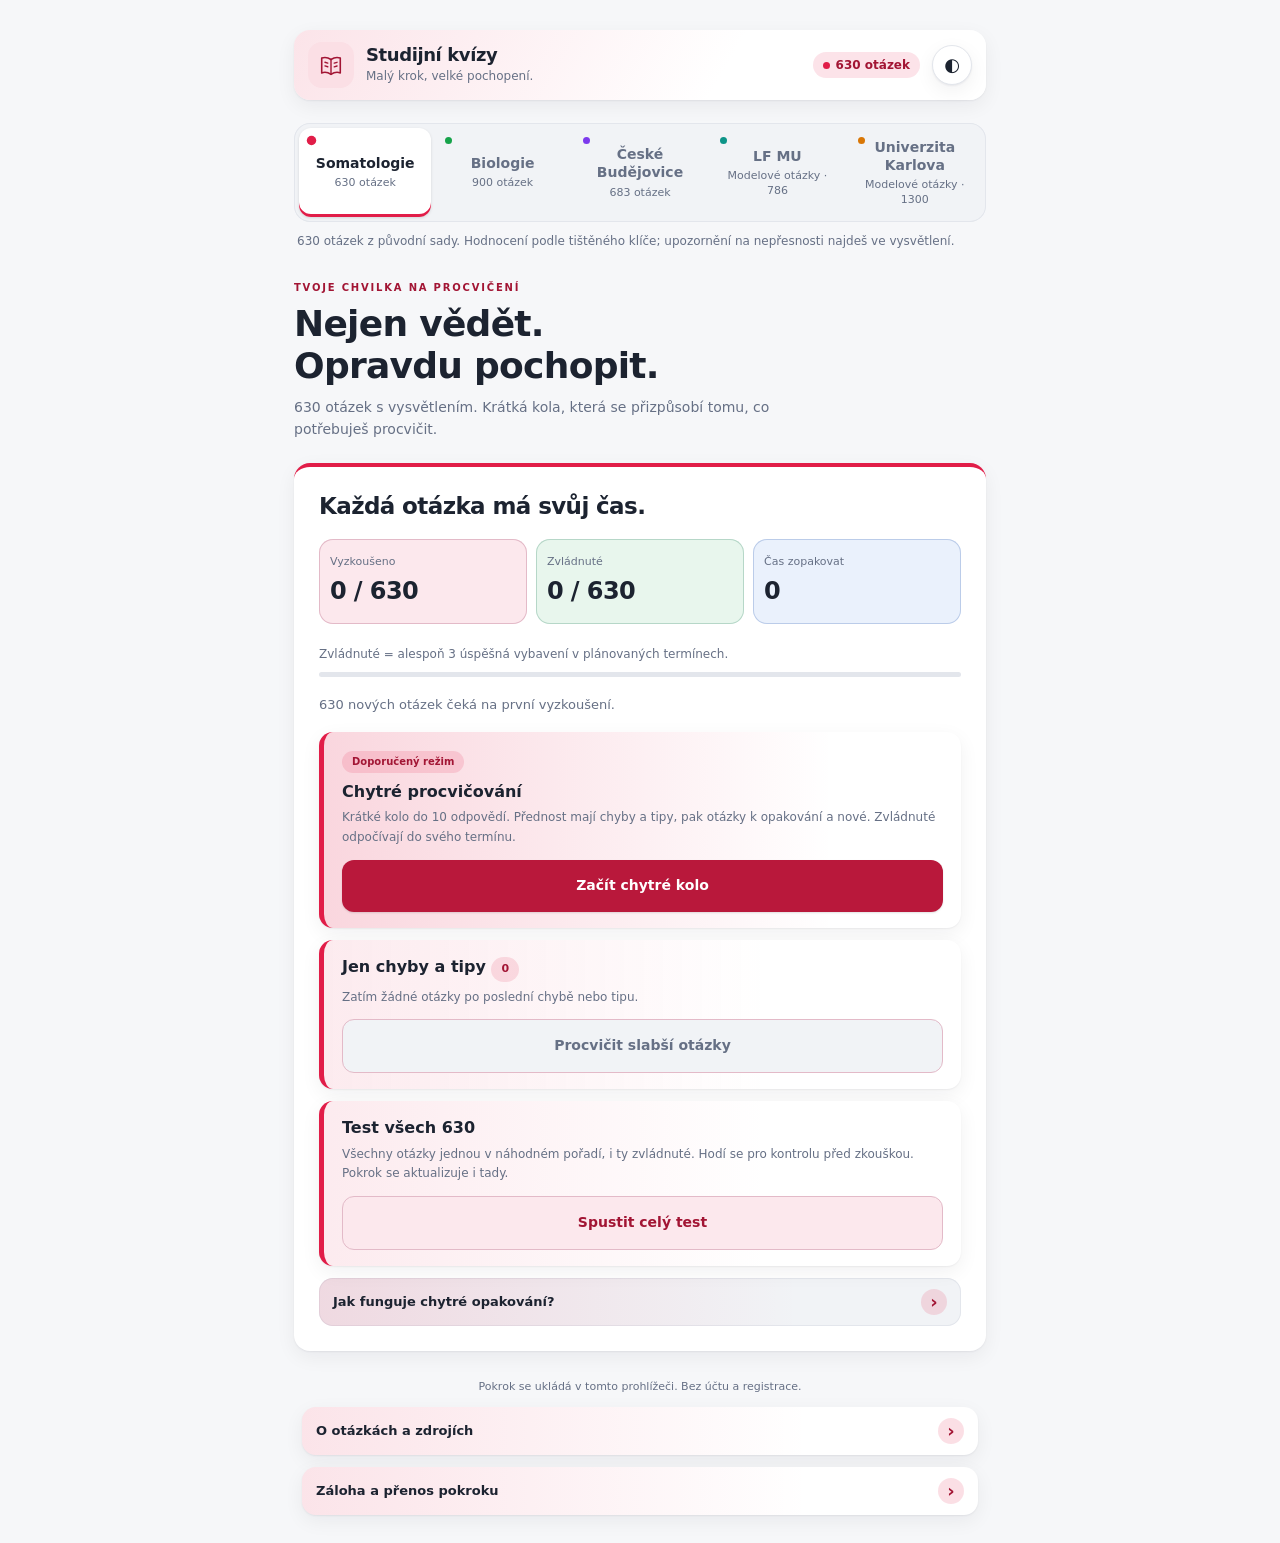
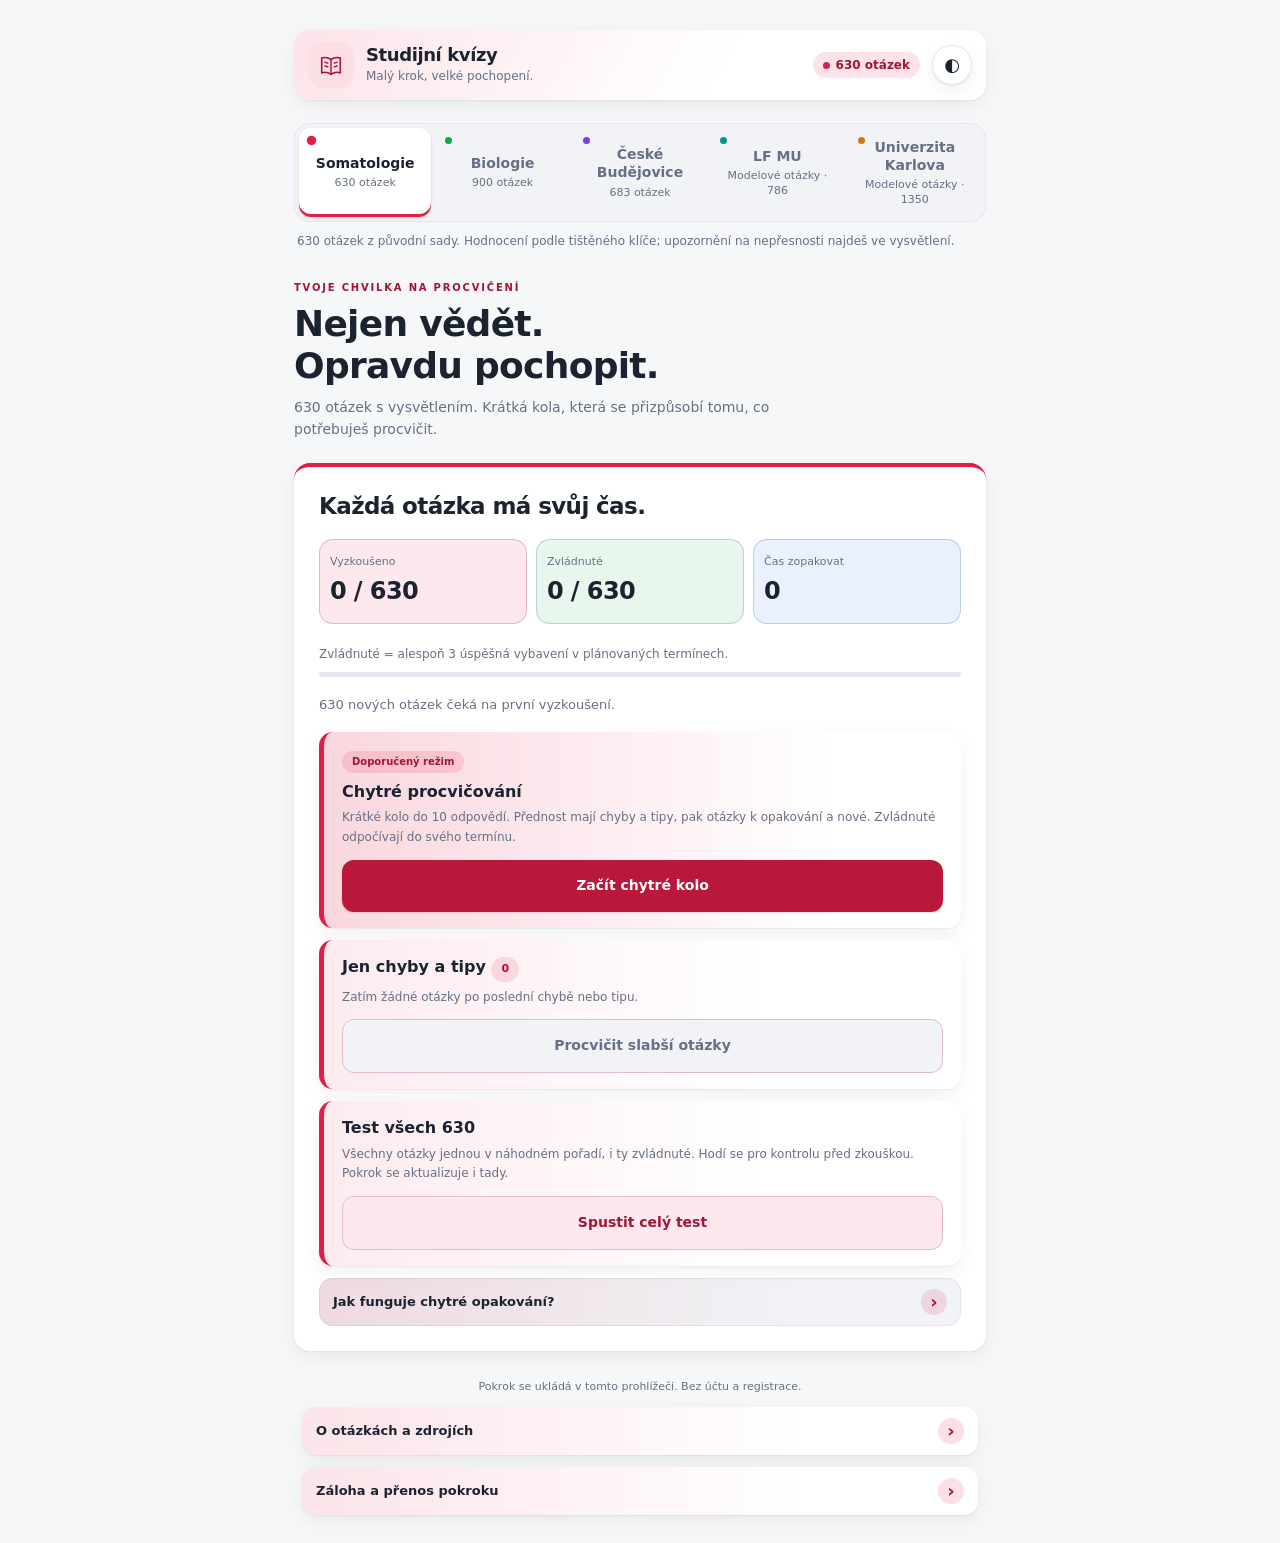
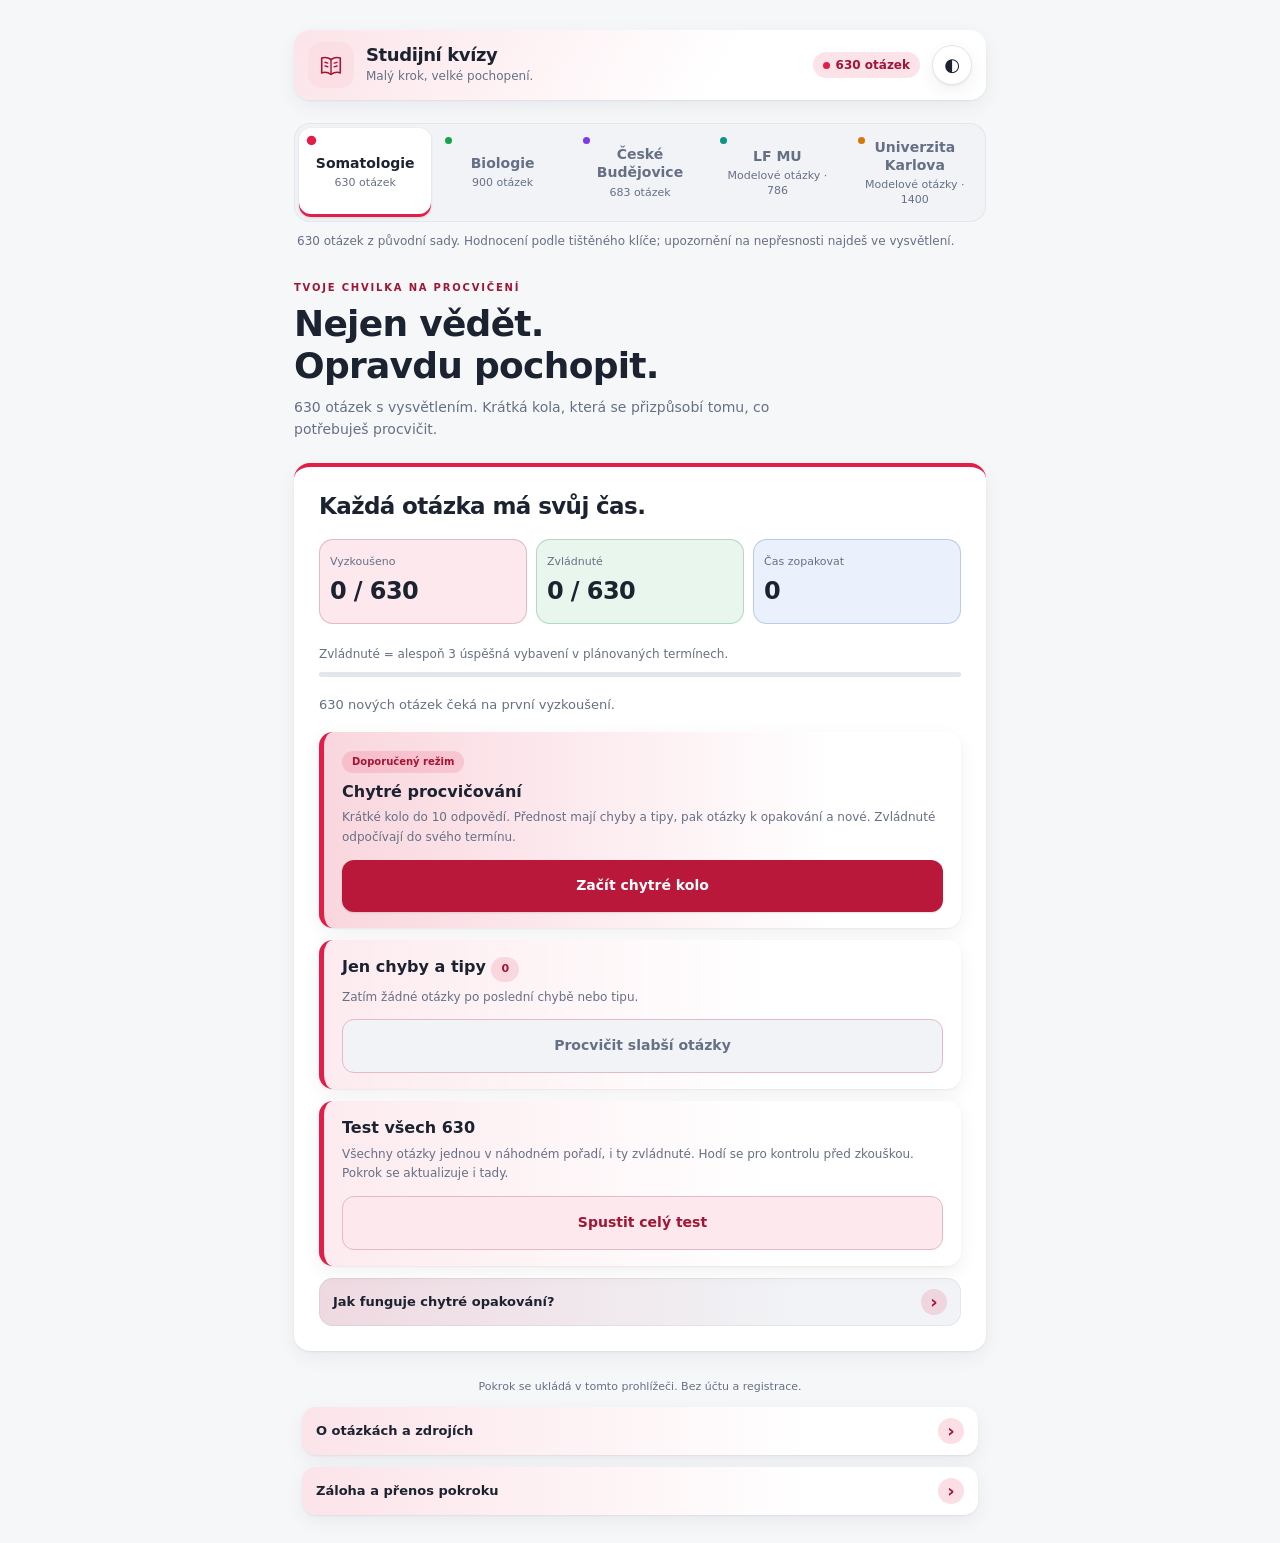
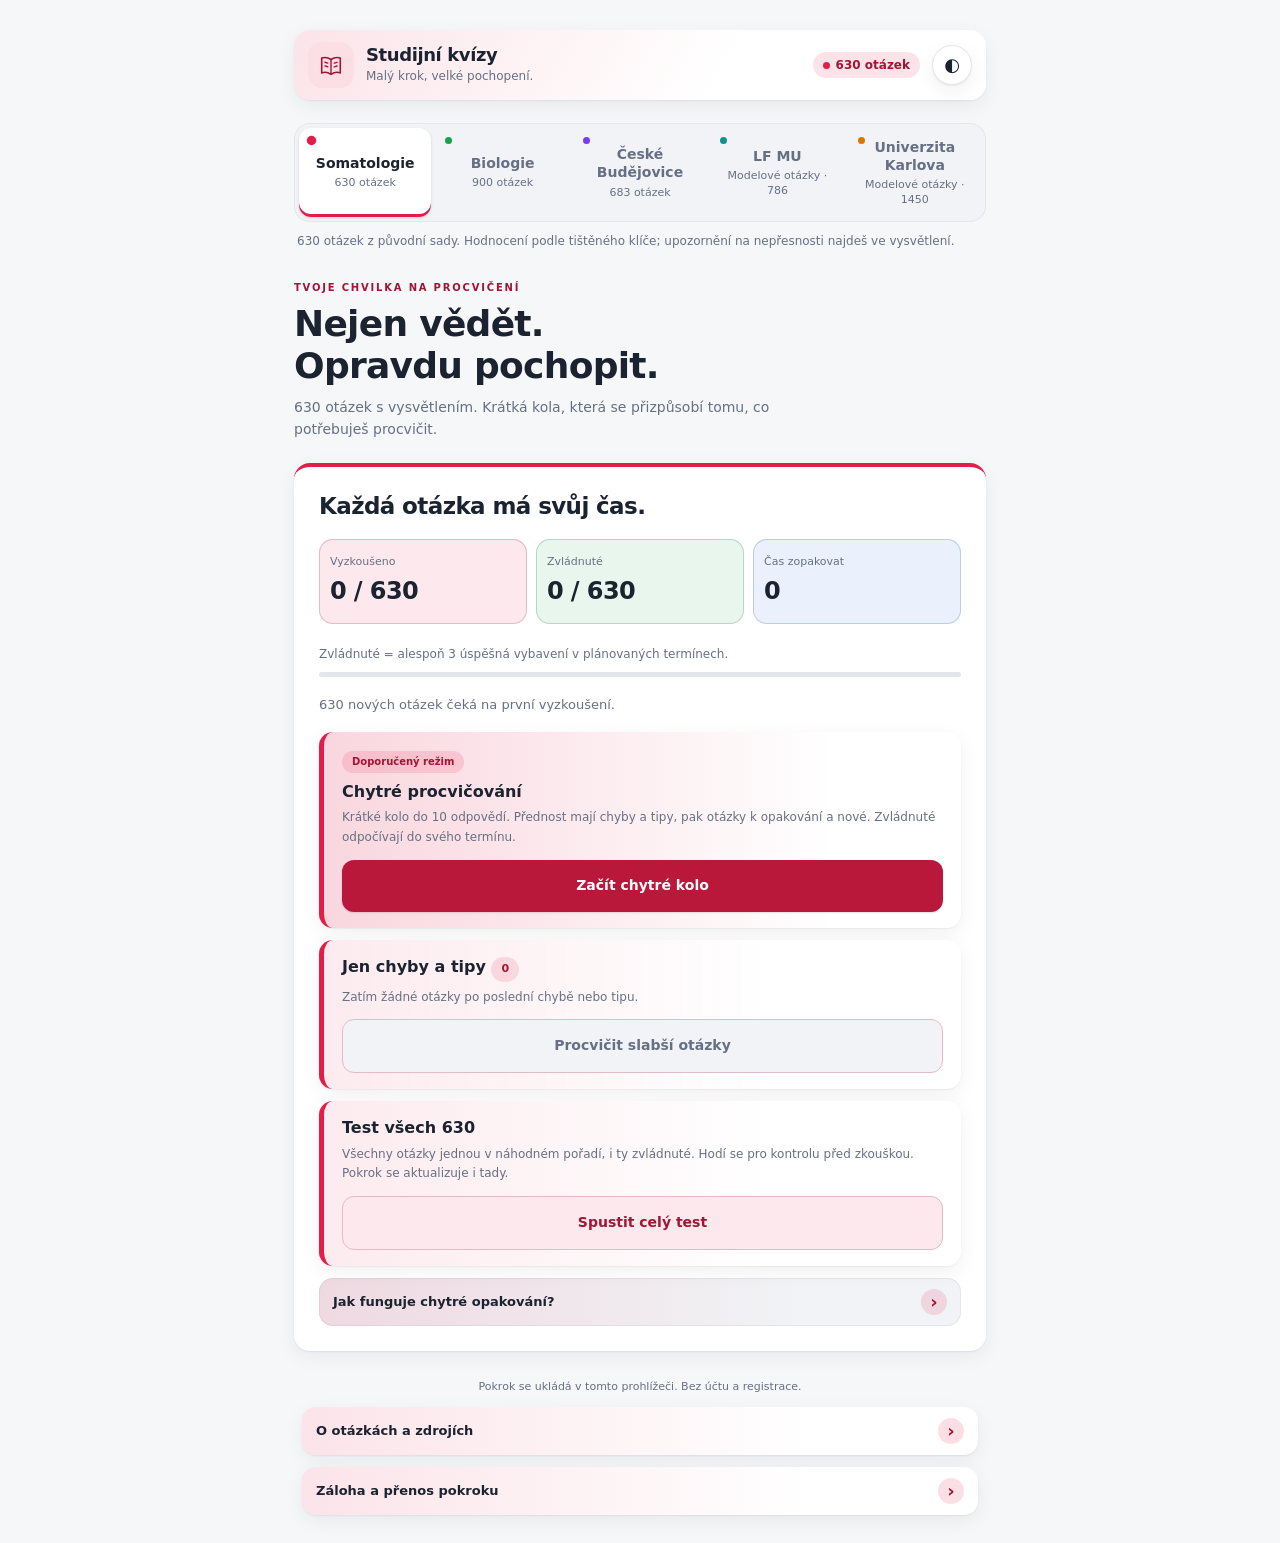
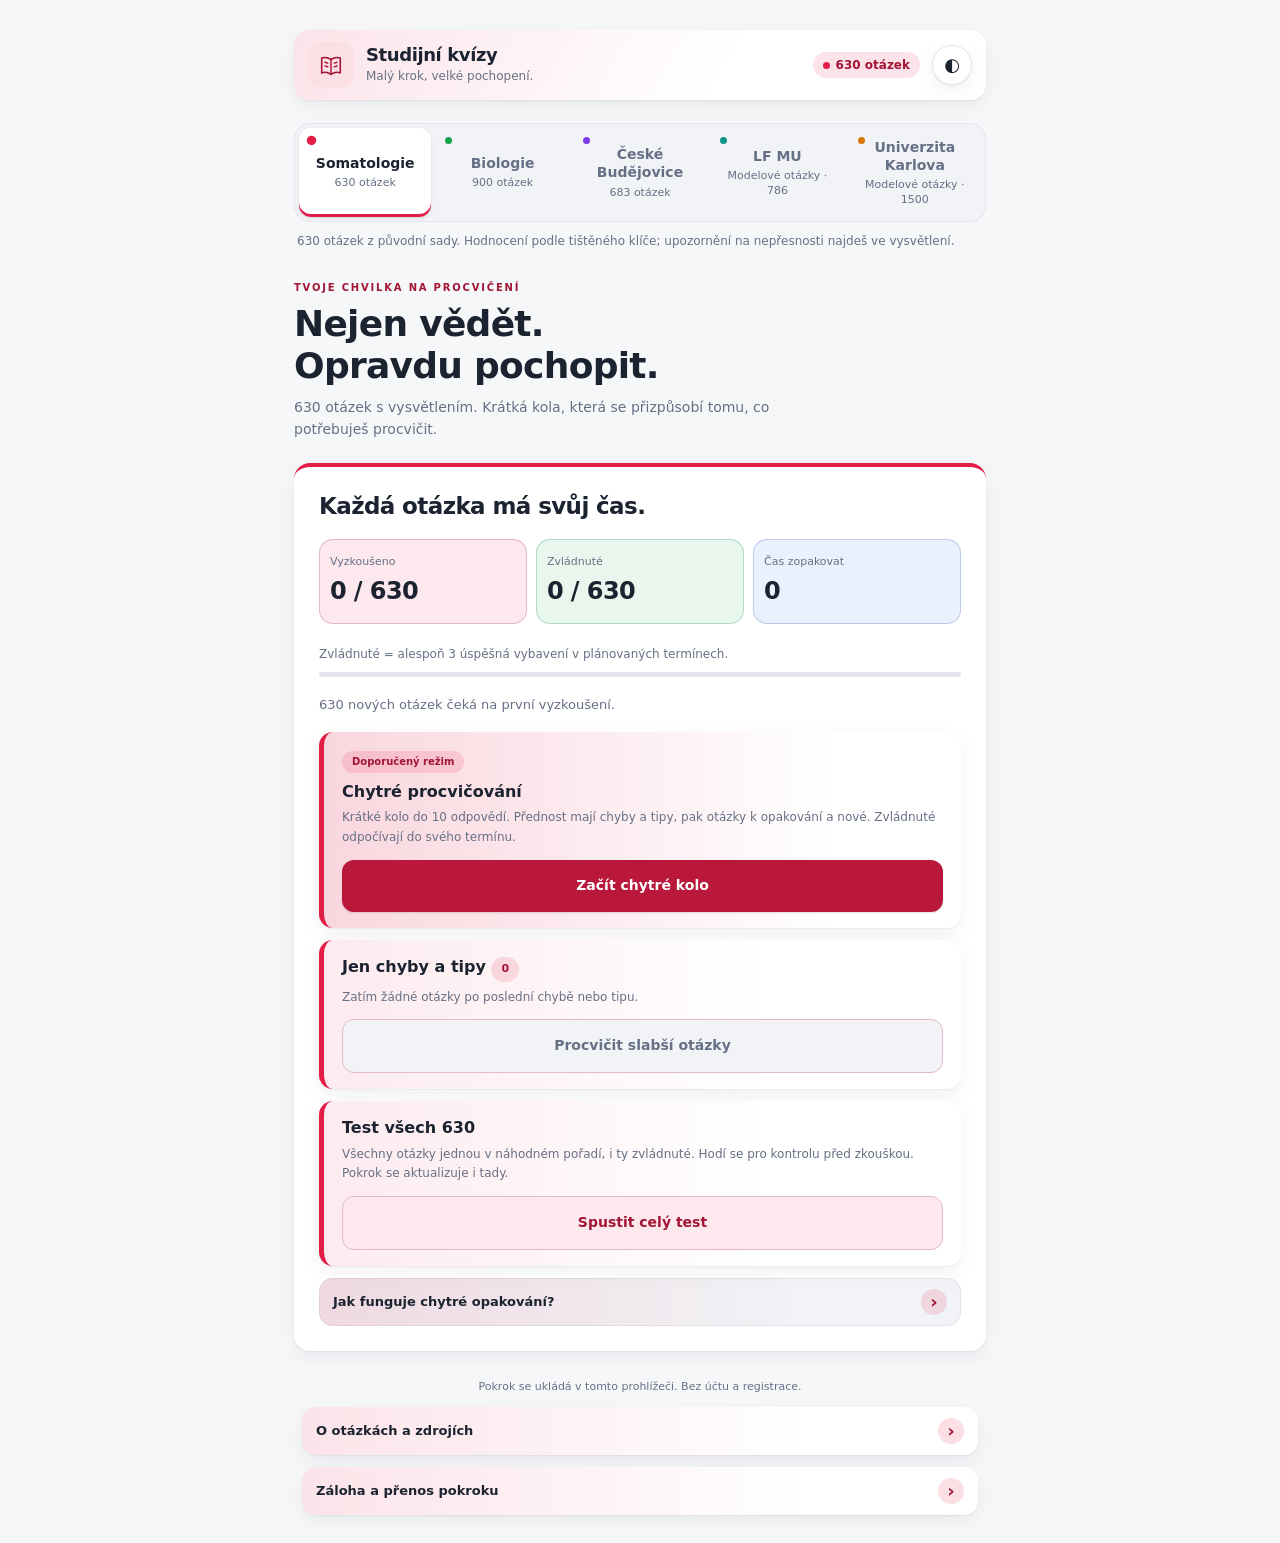
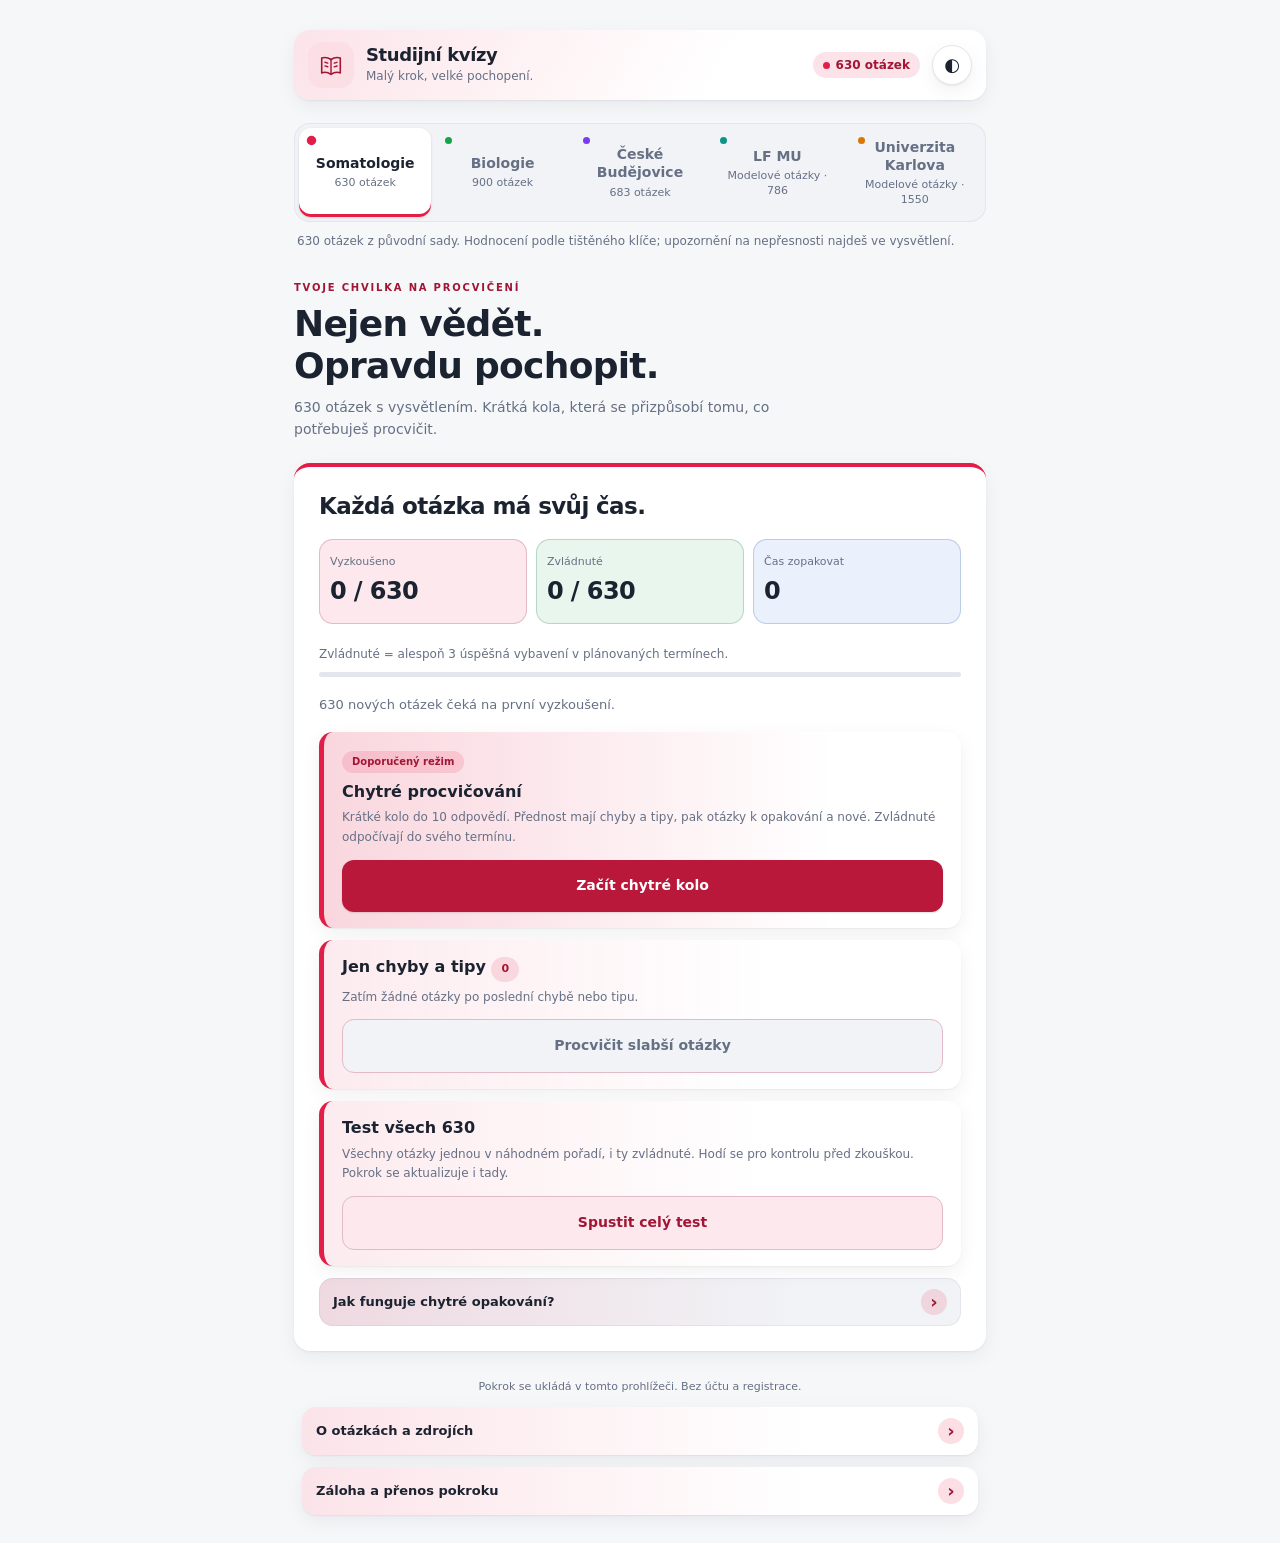
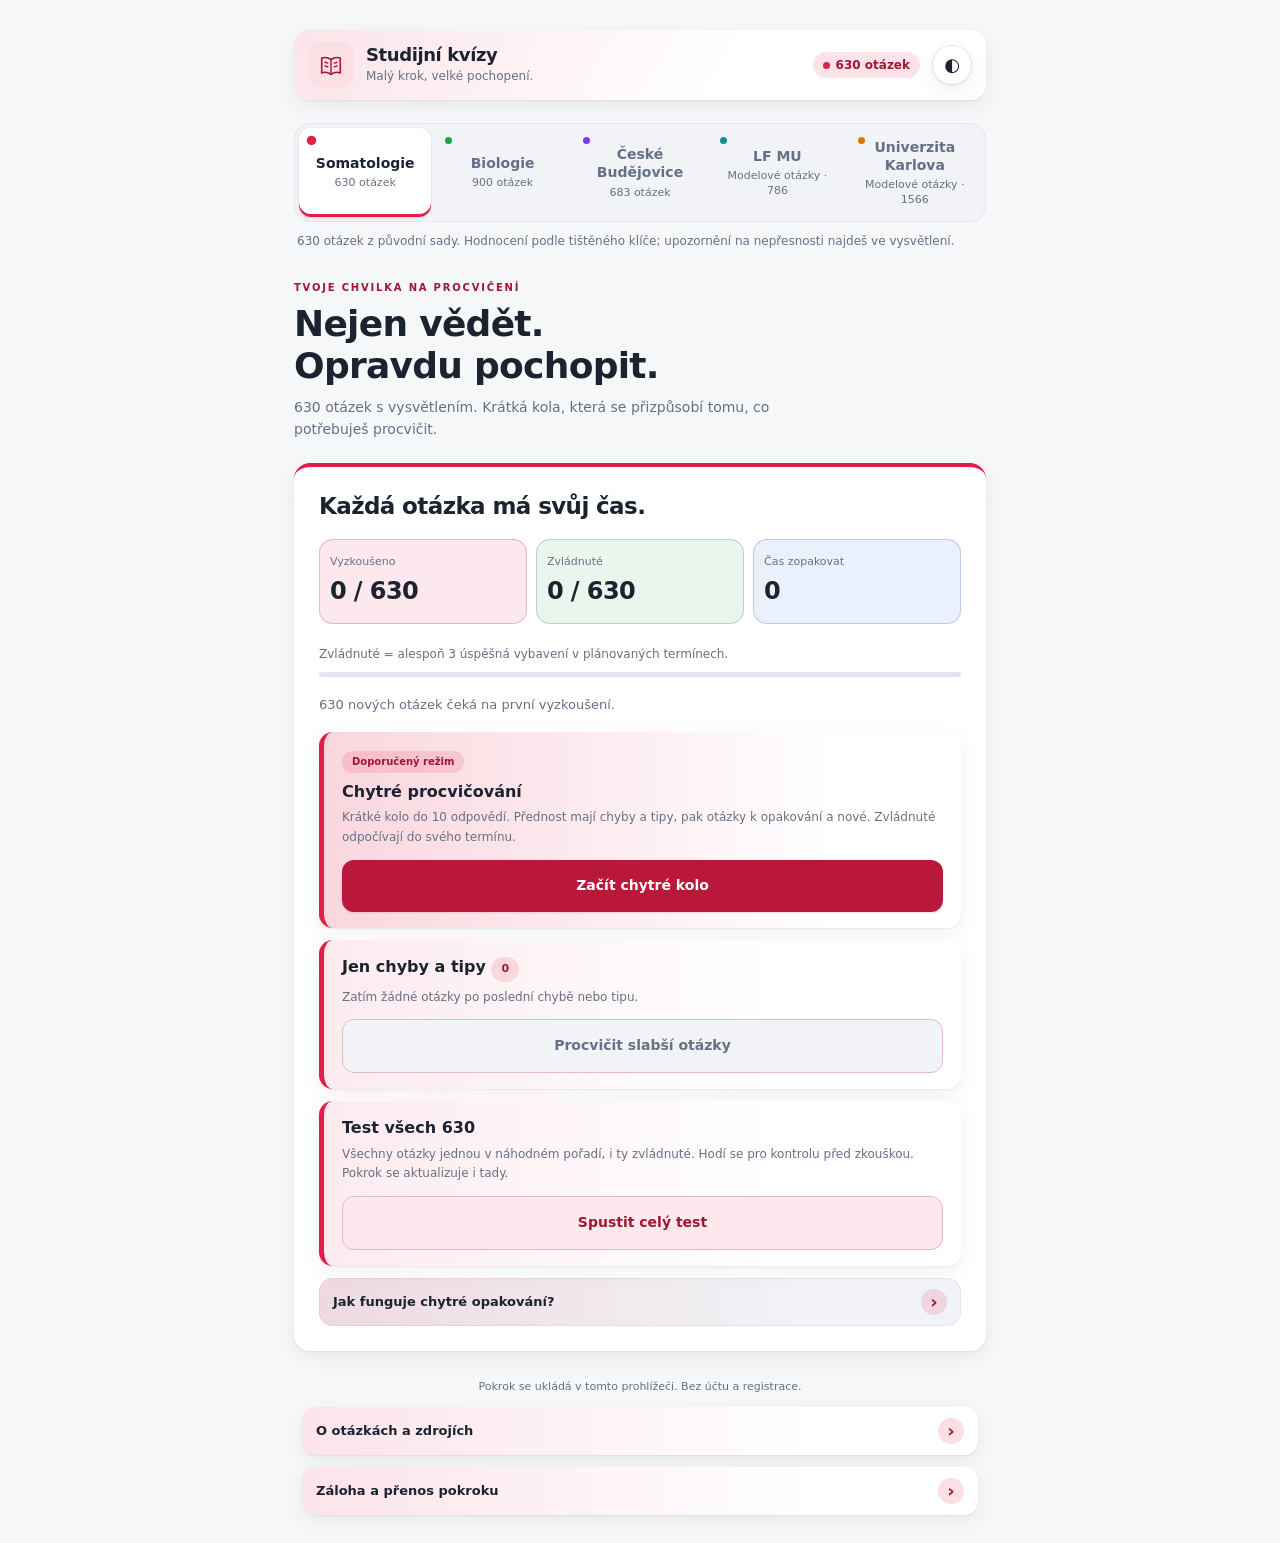
